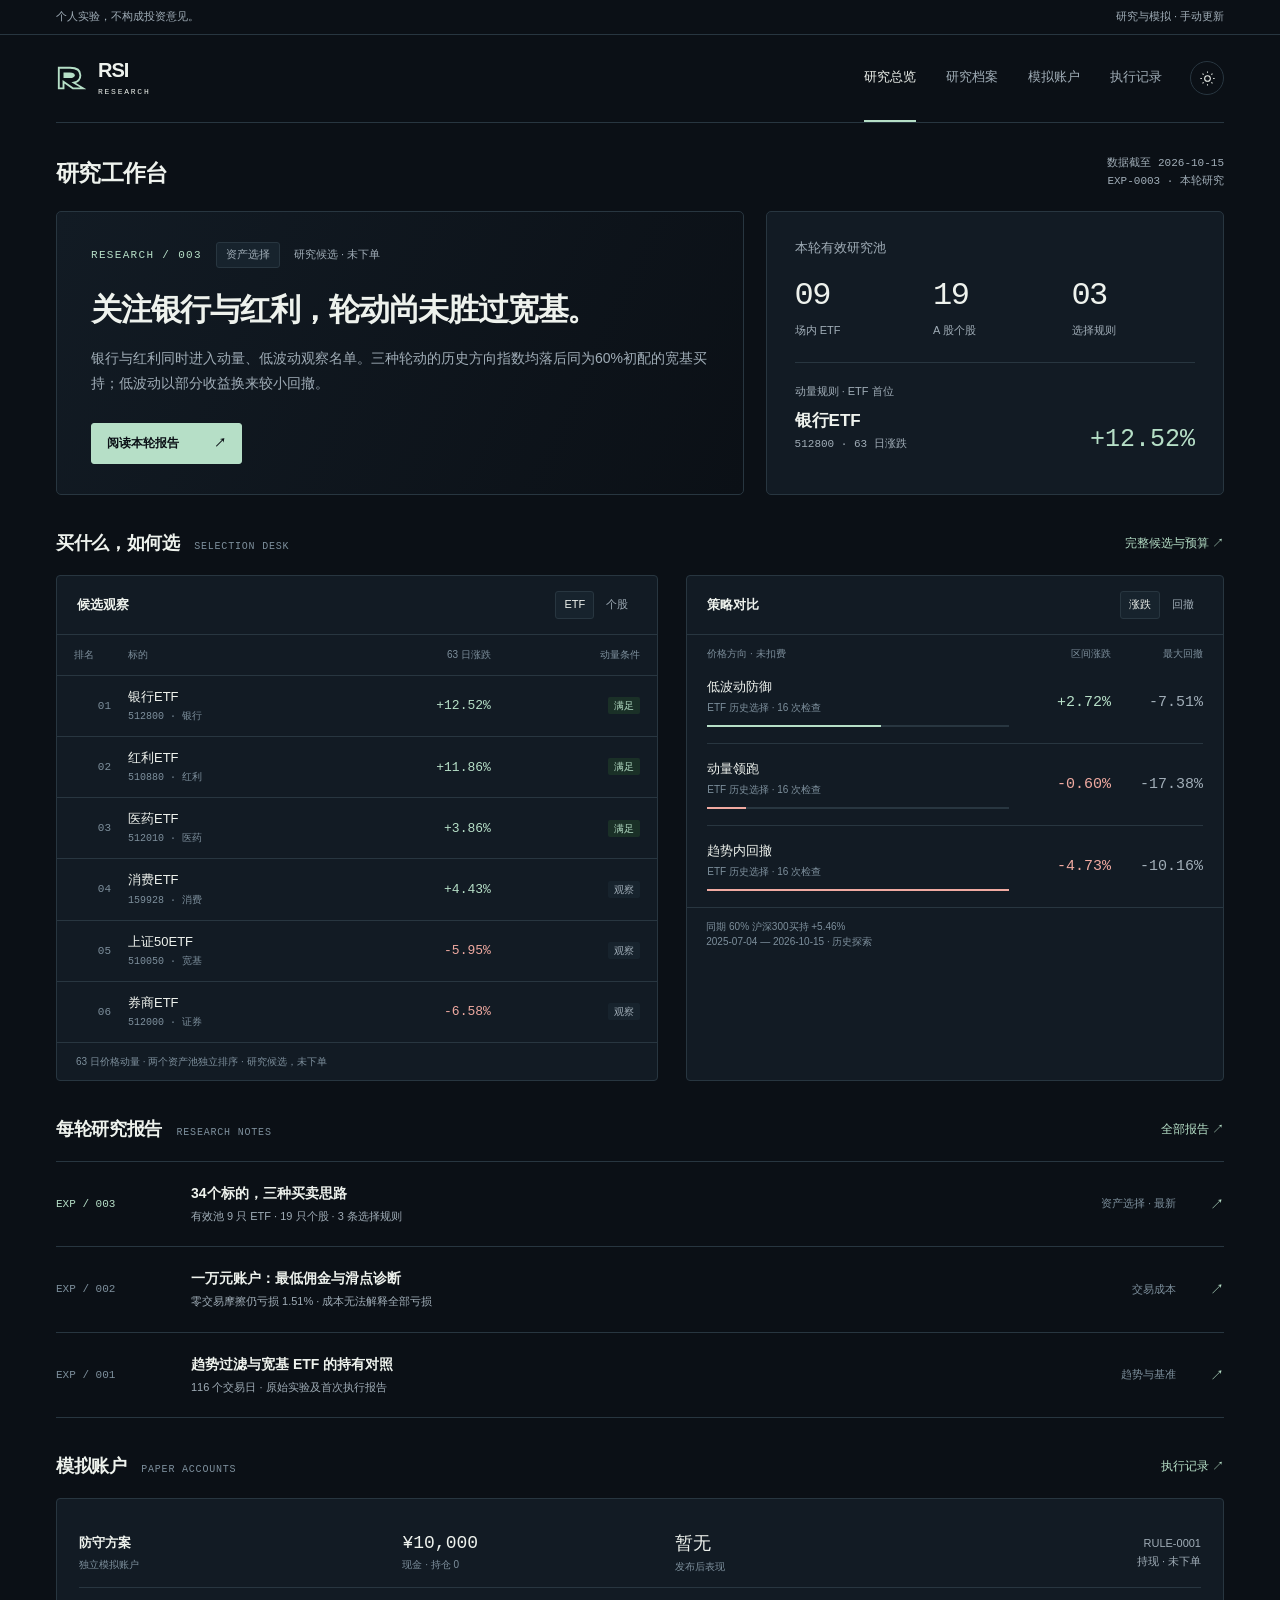
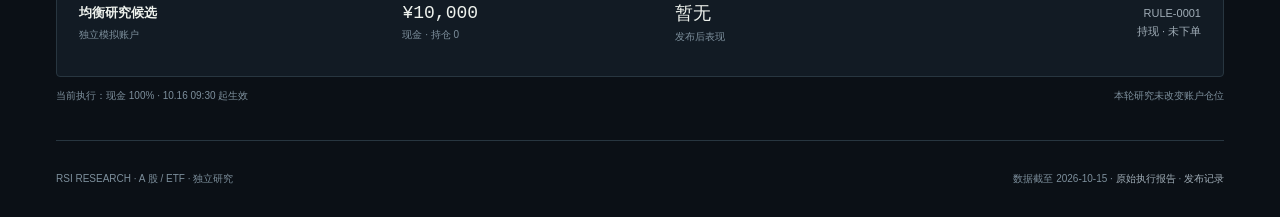
==== index.html @ d45d2597 "Publish multi-asset selection research and per-study decision desk" ====
<!doctype html>
<html lang="zh-CN" data-theme="dark"><head><meta charset="utf-8"><meta name="viewport" content="width=device-width,initial-scale=1"><meta name="color-scheme" content="dark light"><meta name="description" content="A股与场内ETF研究：资产候选、策略比较、每轮研究报告和独立模拟账户。"><title>研究工作台 · RSI Research</title><link rel="stylesheet" href="assets/console-v3.css"><script defer src="assets/console-v3.js"></script></head>
<body><div class="topline"><div class="wrap"><span>个人实验，不构成投资意见。</span><span class="right">研究与模拟 · 手动更新</span></div></div><div class="wrap"><header class="masthead"><a class="brand" href="index.html" aria-label="RSI Research 首页"><svg class="logo-mark" viewBox="0 0 32 32" aria-hidden="true"><path d="M3 27V5h12c7 0 11 3 11 8 0 4-3 7-7 8l10 6H18L8 20v7Z" fill="none" stroke="currentColor" stroke-width="2"/><path d="M8 10h7c3 0 5 1 5 3s-2 3-5 3H8Z" fill="currentColor"/></svg><span class="brand-name">RSI<small>RESEARCH</small></span></a><nav class="nav" aria-label="主导航"><a href="index.html" class="active" aria-current="page">研究总览</a><a href="research/index.html">研究档案</a><a href="index.html#accounts">模拟账户</a><a href="report.html">执行记录</a></nav><button class="theme-toggle" type="button" aria-label="切换为浅色主题" title="切换主题"><svg viewBox="0 0 24 24" width="17" height="17" aria-hidden="true"><circle cx="12" cy="12" r="4" fill="none" stroke="currentColor" stroke-width="1.5"/><path d="M12 2v2m0 16v2M2 12h2m16 0h2M5 5l1.5 1.5m11 11L19 19M5 19l1.5-1.5m11-11L19 5" stroke="currentColor" stroke-width="1.5"/></svg></button></header><main id="main"><div class="heading"><h1>研究工作台</h1><div class="heading-meta">数据截至 2026-10-15<br>EXP-0003 · 本轮研究</div></div><section class="hero" aria-label="最新研究"><article class="lead"><div class="lead-top"><span class="eyebrow">RESEARCH / 003</span><span class="pill">资产选择</span><span>研究候选 · 未下单</span></div><h2>关注银行与红利，轮动尚未胜过宽基。</h2><p class="summary">银行与红利同时进入动量、低波动观察名单。三种轮动的历史方向指数均落后同为60%初配的宽基买持；低波动以部分收益换来较小回撤。</p><a class="button" href="research/EXP-0003.html">阅读本轮报告 <span aria-hidden="true">↗</span></a></article><aside class="scope-panel"><p class="scope-title">本轮有效研究池</p><div class="scope-stats"><div class="scope-stat"><strong>09</strong><span>场内 ETF</span></div><div class="scope-stat"><strong>19</strong><span>A 股个股</span></div><div class="scope-stat"><strong>03</strong><span>选择规则</span></div></div><div class="scope-bottom"><div><p>动量规则 · ETF 首位</p><h3>银行ETF</h3><p class="mono">512800 · 63 日涨跌</p></div><div class="return"><span class="positive">+12.52%</span></div></div></aside></section><section class="section" id="selection"><div class="section-head"><h2>买什么，如何选 <small>SELECTION DESK</small></h2><a href="research/EXP-0003.html#selection">完整候选与预算 ↗</a></div><div class="desk-grid"><div class="panel" data-candidate-panel data-limit="6"><div class="panel-head"><h3>候选观察</h3><div class="tabs" aria-label="候选资产池"><button type="button" data-asset-filter="etf" aria-pressed="true">ETF</button><button type="button" data-asset-filter="stock" aria-pressed="false">个股</button></div></div><table class="rank-table"><caption class="sr-only">分别按动量规则排列的 ETF 和个股观察候选，非交易指令。</caption><thead><tr><th scope="col">排名</th><th scope="col">标的</th><th scope="col">63 日涨跌</th><th scope="col">动量条件</th></tr></thead><tbody><tr data-asset-kind="etf"><td class="rank">01</td><td class="asset"><span class="asset-name">银行ETF</span><span class="asset-code">512800 · 银行</span></td><td class="value"><span class="positive">+12.52%</span></td><td><span class="signal">满足</span></td></tr><tr data-asset-kind="etf"><td class="rank">02</td><td class="asset"><span class="asset-name">红利ETF</span><span class="asset-code">510880 · 红利</span></td><td class="value"><span class="positive">+11.86%</span></td><td><span class="signal">满足</span></td></tr><tr data-asset-kind="etf"><td class="rank">03</td><td class="asset"><span class="asset-name">医药ETF</span><span class="asset-code">512010 · 医药</span></td><td class="value"><span class="positive">+3.86%</span></td><td><span class="signal">满足</span></td></tr><tr data-asset-kind="etf"><td class="rank">04</td><td class="asset"><span class="asset-name">消费ETF</span><span class="asset-code">159928 · 消费</span></td><td class="value"><span class="positive">+4.43%</span></td><td><span class="signal wait">观察</span></td></tr><tr data-asset-kind="etf"><td class="rank">05</td><td class="asset"><span class="asset-name">上证50ETF</span><span class="asset-code">510050 · 宽基</span></td><td class="value"><span class="negative">-5.95%</span></td><td><span class="signal wait">观察</span></td></tr><tr data-asset-kind="etf"><td class="rank">06</td><td class="asset"><span class="asset-name">券商ETF</span><span class="asset-code">512000 · 证券</span></td><td class="value"><span class="negative">-6.58%</span></td><td><span class="signal wait">观察</span></td></tr><tr data-asset-kind="etf" hidden><td class="rank">07</td><td class="asset"><span class="asset-name">沪深300ETF</span><span class="asset-code">510300 · 宽基</span></td><td class="value"><span class="negative">-12.16%</span></td><td><span class="signal wait">观察</span></td></tr><tr data-asset-kind="etf" hidden><td class="rank">08</td><td class="asset"><span class="asset-name">中证500ETF</span><span class="asset-code">510500 · 宽基</span></td><td class="value"><span class="negative">-20.44%</span></td><td><span class="signal wait">观察</span></td></tr><tr data-asset-kind="etf" hidden><td class="rank">09</td><td class="asset"><span class="asset-name">芯片ETF</span><span class="asset-code">512760 · 芯片</span></td><td class="value"><span class="negative">-37.85%</span></td><td><span class="signal wait">观察</span></td></tr><tr data-asset-kind="stock" hidden><td class="rank">01</td><td class="asset"><span class="asset-name">中国石化</span><span class="asset-code">600028 · 能源</span></td><td class="value"><span class="positive">+16.43%</span></td><td><span class="signal">满足</span></td></tr><tr data-asset-kind="stock" hidden><td class="rank">02</td><td class="asset"><span class="asset-name">工商银行</span><span class="asset-code">601398 · 银行</span></td><td class="value"><span class="positive">+15.96%</span></td><td><span class="signal">满足</span></td></tr><tr data-asset-kind="stock" hidden><td class="rank">03</td><td class="asset"><span class="asset-name">招商银行</span><span class="asset-code">600036 · 银行</span></td><td class="value"><span class="positive">+15.67%</span></td><td><span class="signal">满足</span></td></tr><tr data-asset-kind="stock" hidden><td class="rank">04</td><td class="asset"><span class="asset-name">伊利股份</span><span class="asset-code">600887 · 食品</span></td><td class="value"><span class="positive">+12.94%</span></td><td><span class="signal">满足</span></td></tr><tr data-asset-kind="stock" hidden><td class="rank">05</td><td class="asset"><span class="asset-name">格力电器</span><span class="asset-code">000651 · 家电</span></td><td class="value"><span class="positive">+9.52%</span></td><td><span class="signal">满足</span></td></tr><tr data-asset-kind="stock" hidden><td class="rank">06</td><td class="asset"><span class="asset-name">华能水电</span><span class="asset-code">600025 · 公用</span></td><td class="value"><span class="positive">+7.90%</span></td><td><span class="signal">满足</span></td></tr><tr data-asset-kind="stock" hidden><td class="rank">07</td><td class="asset"><span class="asset-name">美的集团</span><span class="asset-code">000333 · 家电</span></td><td class="value"><span class="positive">+7.24%</span></td><td><span class="signal">满足</span></td></tr><tr data-asset-kind="stock" hidden><td class="rank">08</td><td class="asset"><span class="asset-name">中国建筑</span><span class="asset-code">601668 · 建筑</span></td><td class="value"><span class="positive">+3.29%</span></td><td><span class="signal">满足</span></td></tr><tr data-asset-kind="stock" hidden><td class="rank">09</td><td class="asset"><span class="asset-name">卫星化学</span><span class="asset-code">002648 · 化工</span></td><td class="value"><span class="positive">+9.39%</span></td><td><span class="signal wait">观察</span></td></tr><tr data-asset-kind="stock" hidden><td class="rank">10</td><td class="asset"><span class="asset-name">上汽集团</span><span class="asset-code">600104 · 汽车</span></td><td class="value"><span class="positive">+8.87%</span></td><td><span class="signal wait">观察</span></td></tr><tr data-asset-kind="stock" hidden><td class="rank">11</td><td class="asset"><span class="asset-name">片仔癀</span><span class="asset-code">600436 · 医药</span></td><td class="value"><span class="positive">+4.68%</span></td><td><span class="signal wait">观察</span></td></tr><tr data-asset-kind="stock" hidden><td class="rank">12</td><td class="asset"><span class="asset-name">中国中铁</span><span class="asset-code">601390 · 建筑</span></td><td class="value"><span class="positive">+4.36%</span></td><td><span class="signal wait">观察</span></td></tr><tr data-asset-kind="stock" hidden><td class="rank">13</td><td class="asset"><span class="asset-name">中国太保</span><span class="asset-code">601601 · 保险</span></td><td class="value"><span class="positive">+3.20%</span></td><td><span class="signal wait">观察</span></td></tr><tr data-asset-kind="stock" hidden><td class="rank">14</td><td class="asset"><span class="asset-name">海天味业</span><span class="asset-code">603288 · 食品</span></td><td class="value"><span class="positive">+1.96%</span></td><td><span class="signal wait">观察</span></td></tr><tr data-asset-kind="stock" hidden><td class="rank">15</td><td class="asset"><span class="asset-name">万华化学</span><span class="asset-code">600309 · 化工</span></td><td class="value"><span class="negative">-4.34%</span></td><td><span class="signal wait">观察</span></td></tr><tr data-asset-kind="stock" hidden><td class="rank">16</td><td class="asset"><span class="asset-name">中信证券</span><span class="asset-code">600030 · 证券</span></td><td class="value"><span class="negative">-7.64%</span></td><td><span class="signal wait">观察</span></td></tr><tr data-asset-kind="stock" hidden><td class="rank">17</td><td class="asset"><span class="asset-name">比亚迪</span><span class="asset-code">002594 · 汽车</span></td><td class="value"><span class="negative">-8.26%</span></td><td><span class="signal wait">观察</span></td></tr><tr data-asset-kind="stock" hidden><td class="rank">18</td><td class="asset"><span class="asset-name">华泰证券</span><span class="asset-code">601688 · 证券</span></td><td class="value"><span class="negative">-9.66%</span></td><td><span class="signal wait">观察</span></td></tr><tr data-asset-kind="stock" hidden><td class="rank">19</td><td class="asset"><span class="asset-name">恒瑞医药</span><span class="asset-code">600276 · 医药</span></td><td class="value"><span class="negative">-16.41%</span></td><td><span class="signal wait">观察</span></td></tr></tbody></table><p class="panel-note">63 日价格动量 · 两个资产池独立排序 · 研究候选，未下单</p><span class="sr-only" data-filter-status aria-live="polite"></span></div><div class="panel" data-strategy-panel><div class="panel-head"><h3>策略对比</h3><div class="tabs" aria-label="策略排序"><button type="button" data-strategy-sort="return" aria-pressed="true">涨跌</button><button type="button" data-strategy-sort="risk" aria-pressed="false">回撤</button></div></div><div class="strategy-labels"><span>价格方向 · 未扣费</span><span>区间涨跌</span><span>最大回撤</span></div><div class="strategy-list" data-strategy-list><div class="strategy" data-return="0.027195758936654713" data-risk="-0.07505429919171025" data-strategy-id="low_vol"><div><div class="strategy-title">低波动防御</div><div class="strategy-category">ETF 历史选择 · 16 次检查</div><div class="bar positive" aria-hidden="true"><span style="width:57.55%"></span></div></div><div class="strategy-number"><span class="positive">+2.72%</span></div><div class="strategy-number muted">-7.51%</div></div><div class="strategy" data-return="-0.00600211371042203" data-risk="-0.17382487110936484" data-strategy-id="momentum"><div><div class="strategy-title">动量领跑</div><div class="strategy-category">ETF 历史选择 · 16 次检查</div><div class="bar negative" aria-hidden="true"><span style="width:12.70%"></span></div></div><div class="strategy-number"><span class="negative">-0.60%</span></div><div class="strategy-number muted">-17.38%</div></div><div class="strategy" data-return="-0.047257331887166076" data-risk="-0.10161908781514728" data-strategy-id="reversal"><div><div class="strategy-title">趋势内回撤</div><div class="strategy-category">ETF 历史选择 · 16 次检查</div><div class="bar negative" aria-hidden="true"><span style="width:100.00%"></span></div></div><div class="strategy-number"><span class="negative">-4.73%</span></div><div class="strategy-number muted">-10.16%</div></div></div><p class="panel-note">同期 60% 沪深300买持 +5.46%<br>2025-07-04 — 2026-10-15 · 历史探索</p><span class="sr-only" data-sort-status aria-live="polite"></span></div></div></section><section class="section" id="research"><div class="section-head"><h2>每轮研究报告 <small>RESEARCH NOTES</small></h2><a href="research/index.html">全部报告 ↗</a></div><div class="report-list"><a class="report-row current" href="research/EXP-0003.html"><span class="report-id">EXP / 003</span><div><h3 class="report-title">34个标的，三种买卖思路</h3><p class="report-desc">有效池 9 只 ETF · 19 只个股 · 3 条选择规则</p></div><span class="report-type">资产选择 · 最新</span><span class="arrow" aria-hidden="true">↗</span></a><a class="report-row" href="research/EXP-0002.html"><span class="report-id">EXP / 002</span><div><h3 class="report-title">一万元账户：最低佣金与滑点诊断</h3><p class="report-desc">零交易摩擦仍亏损 1.51% · 成本无法解释全部亏损</p></div><span class="report-type">交易成本</span><span class="arrow" aria-hidden="true">↗</span></a><a class="report-row" href="reports/RPT-0001.html"><span class="report-id">EXP / 001</span><div><h3 class="report-title">趋势过滤与宽基 ETF 的持有对照</h3><p class="report-desc">116 个交易日 · 原始实验及首次执行报告</p></div><span class="report-type">趋势与基准</span><span class="arrow" aria-hidden="true">↗</span></a></div></section><section class="section" id="accounts"><div class="section-head"><h2>模拟账户 <small>PAPER ACCOUNTS</small></h2><a href="report.html">执行记录 ↗</a></div><div class="account-block"><div class="account-bar"><div><h3>防守方案</h3><div class="account-detail">独立模拟账户</div></div><div class="account-value">¥10,000<small>现金 · 持仓 0</small></div><div class="account-value">暂无<small>发布后表现</small></div><div class="account-state">RULE-0001<br>持现 · 未下单</div></div><div class="account-bar"><div><h3>均衡研究候选</h3><div class="account-detail">独立模拟账户</div></div><div class="account-value">¥10,000<small>现金 · 持仓 0</small></div><div class="account-value">暂无<small>发布后表现</small></div><div class="account-state">RULE-0001<br>持现 · 未下单</div></div></div><div class="account-rule"><span>当前执行：现金 100% · 10.16 09:30 起生效</span><span>本轮研究未改变账户仓位</span></div></section></main><footer class="footer"><span>RSI RESEARCH · A 股 / ETF · 独立研究</span><span>数据截至 2026-10-15 · <a href="reports/RPT-0001.html">原始执行报告</a> · <a href="publication.json">发布记录</a></span></footer></div></body></html>
---- assets/console-v3.css ----
/* RSI Research — round-by-round decision desk. */
:root{color-scheme:dark;--bg:#0b1016;--panel:#121b24;--panel-2:#17232d;--text:#eef2ed;--muted:#a0adb7;--quiet:#7d8f9c;--line:#283640;--accent:#b6dfc7;--accent-bg:#1a3027;--negative:#f0aaa1;--gold:#ddc18c;--sans:-apple-system,BlinkMacSystemFont,"Segoe UI","Microsoft YaHei","PingFang SC",sans-serif;--mono:"SFMono-Regular",Consolas,"Liberation Mono","Microsoft YaHei",monospace}
[data-theme=light]{color-scheme:light;--bg:#f1f3ee;--panel:#fff;--panel-2:#e5ece6;--text:#172c24;--muted:#52675e;--quiet:#607369;--line:#c7d4ca;--accent:#28644c;--accent-bg:#dcece1;--negative:#ae443a;--gold:#79602d}
*{box-sizing:border-box}html{scroll-behavior:smooth;scroll-padding-top:24px;-webkit-text-size-adjust:100%}body{margin:0;min-width:280px;background:var(--bg);color:var(--text);font:14px/1.6 var(--sans);font-variant-numeric:tabular-nums;-webkit-font-smoothing:antialiased}h1,h2,h3,p{margin:0}h1,h2,h3{font-weight:600}a{color:inherit;text-decoration:none}button{font:inherit;color:inherit;cursor:pointer}button,a,summary{touch-action:manipulation;-webkit-tap-highlight-color:transparent}button:focus-visible,a:focus-visible,summary:focus-visible,[tabindex]:focus-visible{outline:2px solid var(--accent);outline-offset:5px}a:hover{color:var(--accent)}svg{display:block;max-width:100%}main,section,article,aside,div{min-width:0}::selection{background:var(--accent);color:var(--bg)}.wrap{width:min(1280px,calc(100% - 112px));margin:0 auto}.mono{font-family:var(--mono)}.muted{color:var(--muted)}.positive{color:var(--accent)}.negative{color:var(--negative)}.topline{border-bottom:1px solid var(--line);font-size:11px;color:var(--muted)}.topline .wrap{display:flex;justify-content:space-between;padding:8px 0}.masthead{display:flex;align-items:center;justify-content:space-between;gap:28px;height:88px;border-bottom:1px solid var(--line)}.brand{display:inline-flex;gap:12px;align-items:center}.brand svg{width:30px;height:30px;color:var(--accent)}.brand-name{font-size:20px;font-weight:650;letter-spacing:-.05em;line-height:1}.brand-name small{display:block;font:8px/1 var(--mono);letter-spacing:.22em;margin-top:8px}.nav{display:flex;gap:30px;align-items:stretch;height:100%;margin-left:auto}.nav a{display:flex;align-items:center;color:var(--muted);font-size:13px;border-bottom:2px solid transparent}.nav a.active{border-color:var(--accent);color:var(--text)}.theme-toggle{display:grid;place-items:center;width:34px;height:34px;border:1px solid var(--line);border-radius:50%;background:transparent}.theme-toggle:hover{background:var(--panel-2)}.eyebrow{font:11px/1.5 var(--mono);letter-spacing:.12em;color:var(--accent);text-transform:uppercase}.heading{display:flex;justify-content:space-between;align-items:center;gap:20px;margin:32px 0 20px}.heading h1{font-size:23px;letter-spacing:-.03em}.heading-meta{font:11px/1.6 var(--mono);color:var(--muted);text-align:right}.live-dot{display:inline-block;width:6px;height:6px;border-radius:50%;background:var(--accent);margin-right:7px}.hero{display:grid;grid-template-columns:1.5fr 1fr;gap:22px}.lead{background:linear-gradient(115deg,var(--panel),var(--bg));border:1px solid var(--line);border-radius:5px;padding:30px 34px;display:flex;flex-direction:column;align-items:flex-start;min-height:284px}.lead-top{display:flex;align-items:center;gap:14px;width:100%;font-size:11px;color:var(--muted);margin-bottom:20px}.pill{display:inline-flex;align-items:center;gap:7px;border:1px solid var(--line);background:var(--panel-2);padding:3px 9px;border-radius:3px;font-size:11px;color:var(--muted)}.lead h2{font-size:clamp(25px,2.4vw,36px);letter-spacing:-.04em;line-height:1.45;max-width:650px}.lead p.summary{color:var(--muted);font-size:14px;line-height:1.8;margin:13px 0 23px;max-width:640px}.button{display:inline-flex;align-items:center;justify-content:space-between;gap:35px;padding:10px 15px;border:1px solid var(--accent);border-radius:3px;background:var(--accent);color:var(--bg);font-size:12px;font-weight:600}.button:hover{filter:brightness(1.08);color:var(--bg)}.lead .button{margin-top:auto}.scope-panel{border:1px solid var(--line);border-radius:5px;padding:26px 28px;background:var(--panel)}.scope-title{font-size:13px;color:var(--muted);margin-bottom:19px}.scope-stats{display:grid;grid-template-columns:repeat(3,1fr);gap:15px;padding-bottom:22px;border-bottom:1px solid var(--line)}.scope-stat strong{display:block;font:32px/1.1 var(--mono);letter-spacing:-.05em}.scope-stat span{display:block;font-size:11px;color:var(--muted);margin-top:9px}.scope-bottom{display:flex;justify-content:space-between;align-items:end;gap:16px;padding-top:20px}.scope-bottom h3{font-size:17px;margin:6px 0 2px}.scope-bottom p{font-size:11px;color:var(--muted)}.scope-bottom .return{font:25px/1.1 var(--mono);white-space:nowrap}.section{margin-top:34px}.section-head{display:flex;align-items:center;justify-content:space-between;gap:18px;margin-bottom:17px}.section-head h2{font-size:18px;letter-spacing:-.02em}.section-head small{color:var(--quiet);font:10px/1.4 var(--mono);letter-spacing:.08em;margin-left:10px}.section-head a,.text-link{font-size:12px;color:var(--accent)}.desk-grid{display:grid;grid-template-columns:1.12fr 1fr;gap:28px}.panel{border:1px solid var(--line);border-radius:4px;background:var(--panel);overflow:hidden}.panel-head{display:flex;align-items:center;justify-content:space-between;gap:14px;border-bottom:1px solid var(--line);padding:15px 20px}.panel-head h3{font-size:13px}.tabs{display:flex;gap:3px}.tabs button{border:1px solid transparent;border-radius:3px;background:transparent;color:var(--muted);padding:4px 8px;font-size:11px}.tabs button[aria-pressed=true]{border-color:var(--line);background:var(--panel-2);color:var(--text)}.tabs button:hover{color:var(--accent)}.rank-table{border-collapse:collapse;width:100%;font-size:12px}.rank-table th{font-size:10px;color:var(--quiet);font-weight:400;padding:12px 17px;text-align:right;white-space:nowrap}.rank-table th:nth-child(2){text-align:left}.rank-table td{border-top:1px solid var(--line);padding:12px 17px;text-align:right}.rank-table td.rank{width:34px;font:11px var(--mono);color:var(--quiet);padding-right:0}.rank-table td.asset{text-align:left}.asset-name{font-size:13px;line-height:1.4;display:block}.asset-code{font:10px/1.4 var(--mono);color:var(--quiet);margin-top:4px;display:block}.rank-table td.value{font:13px var(--mono);white-space:nowrap}.signal{font-size:10px;border-radius:2px;padding:3px 6px;background:var(--accent-bg);color:var(--accent);white-space:nowrap}.signal.wait{background:var(--panel-2);color:var(--muted)}.panel-note{padding:11px 19px;border-top:1px solid var(--line);font-size:10px;line-height:1.5;color:var(--quiet)}.strategy-list{padding:0 20px}.strategy{display:grid;grid-template-columns:minmax(0,1fr) 90px 80px;gap:12px;align-items:center;padding:16px 0;border-bottom:1px solid var(--line)}.strategy:last-child{border-bottom:0}.strategy-title{font-size:13px;line-height:1.4}.strategy-category{font-size:10px;color:var(--quiet);margin-top:4px}.strategy-number{text-align:right;font:15px/1.3 var(--mono)}.strategy-number small{display:block;font:10px/1.5 var(--sans);color:var(--quiet);margin-top:4px}.bar{height:2px;width:100%;margin-top:9px;background:var(--line);overflow:hidden}.bar span{display:block;height:100%;background:var(--accent);max-width:100%}.bar.negative span{background:var(--negative)}.strategy-labels{display:grid;grid-template-columns:minmax(0,1fr) 90px 80px;gap:12px;padding:11px 20px 0;color:var(--quiet);font-size:10px;text-align:right}.strategy-labels span:first-child{text-align:left}.report-list{border-top:1px solid var(--line)}.report-row{display:grid;grid-template-columns:115px minmax(0,1fr) 130px 28px;align-items:center;gap:20px;padding:21px 0;border-bottom:1px solid var(--line)}.report-id{font:11px/1.5 var(--mono);color:var(--quiet)}.report-title{font-size:14px;line-height:1.5}.report-desc{font-size:11px;color:var(--muted);margin-top:4px}.report-type{font-size:11px;color:var(--quiet);text-align:right}.report-row .arrow{text-align:right;color:var(--accent)}.report-row:hover .report-title{color:var(--accent)}.report-row.current .report-id{color:var(--accent)}.account-block{padding:19px 22px;background:var(--panel);border:1px solid var(--line);border-radius:4px}.account-bar{display:grid;grid-template-columns:1.2fr 1fr 1fr 1fr;gap:20px;align-items:center;padding:13px 0}.account-bar+.account-bar{border-top:1px solid var(--line)}.account-bar h3{font-size:13px}.account-bar .account-detail{font-size:10px;color:var(--quiet);margin-top:3px}.account-bar .account-value{font:18px var(--mono)}.account-bar .account-value small{font:10px var(--sans);color:var(--quiet);display:block;margin-top:5px}.account-bar .account-state{font-size:11px;color:var(--muted);text-align:right}.account-rule{display:flex;justify-content:space-between;gap:20px;margin-top:11px;font-size:10px;color:var(--quiet)}.footer{display:flex;justify-content:space-between;align-items:center;gap:24px;padding:30px 0;margin-top:36px;border-top:1px solid var(--line);font-size:10px;color:var(--quiet)}.footer a{color:var(--muted)}.breadcrumb{font-size:11px;color:var(--quiet);display:flex;gap:12px;margin:28px 0}.article-head{padding:20px 0 30px;max-width:920px}.article-head h1{font-size:clamp(28px,3.3vw,42px);line-height:1.5;letter-spacing:-.04em;margin:15px 0}.article-head .summary{font-size:15px;line-height:1.9;color:var(--muted)}.article-meta{display:flex;flex-wrap:wrap;gap:12px 24px;margin-top:20px;font-size:11px;color:var(--quiet)}.article-layout{display:grid;grid-template-columns:minmax(0,1fr) 210px;gap:65px}.article-main>section{margin-bottom:36px}.article-main h2{font-size:20px;margin:0 0 18px}.article-main h3{font-size:15px;margin:0 0 10px}.article-main p,.article-main li{font-size:13px;line-height:1.9;color:var(--muted)}.article-main p+p{margin-top:13px}.article-main ul{padding-left:20px}.article-main a{color:var(--accent)}.callout{display:flex;gap:24px;align-items:center;border-top:1px solid var(--line);border-bottom:1px solid var(--line);padding:19px 0;margin:0 0 30px;font-size:12px;color:var(--muted)}.callout strong{color:var(--accent);font-weight:500;white-space:nowrap}.article-aside{border-left:1px solid var(--line);padding-left:24px;height:fit-content;position:sticky;top:28px}.article-aside .eyebrow{margin-bottom:18px}.article-aside a{display:block;font-size:12px;color:var(--muted);padding:8px 0}.article-aside a:hover{color:var(--accent)}.table-scroll{max-width:100%;overflow-x:auto;border:1px solid var(--line);border-radius:3px}.data-table{width:100%;border-collapse:collapse;font-size:12px;background:var(--panel)}.data-table caption{text-align:left;padding:12px 16px;font-size:11px;color:var(--muted);border-bottom:1px solid var(--line)}.data-table th{font-weight:400;font-size:10px;color:var(--quiet);white-space:nowrap;padding:13px 16px;text-align:right}.data-table th:first-child{text-align:left}.data-table td{border-top:1px solid var(--line);padding:14px 16px;text-align:right;white-space:nowrap;font-family:var(--mono)}.data-table td:first-child{text-align:left;font-family:var(--sans)}.data-table .sub{display:block;font-size:10px;color:var(--quiet);margin-top:4px}.detail{border-bottom:1px solid var(--line);padding:0}.detail:first-child{border-top:1px solid var(--line)}.detail summary{cursor:pointer;list-style:none;padding:17px 0;font-size:13px;display:flex;justify-content:space-between;align-items:center}.detail summary::-webkit-details-marker{display:none}.detail summary:after{content:'+';font:18px var(--mono);color:var(--accent)}.detail[open] summary:after{content:'−'}.detail-content{padding:0 0 19px}.detail-content ul{margin:0}.detail-content li+li{margin-top:8px}.article-kpis{display:grid;grid-template-columns:repeat(3,1fr);gap:20px;margin:0 0 32px}.article-kpi{border-left:1px solid var(--line);padding-left:18px}.article-kpi:first-child{border-left:0;padding-left:0}.article-kpi span{display:block;font-size:11px;color:var(--quiet)}.article-kpi strong{font:28px var(--mono);display:block;margin:8px 0}.article-kpi small{font-size:10px;color:var(--muted)}.archive-head{padding:45px 0 20px}.archive-head h1{font-size:37px;letter-spacing:-.03em;margin:10px 0}.archive-head p{color:var(--muted);font-size:13px}.archive-stat{font:11px var(--mono);color:var(--quiet);padding:20px 0}.empty{font-size:12px;color:var(--quiet);padding:20px}.sr-only{position:absolute;width:1px;height:1px;padding:0;margin:-1px;overflow:hidden;clip:rect(0,0,0,0);white-space:nowrap;border:0}[hidden]{display:none!important}
@media(min-width:1600px){.wrap{width:min(1360px,calc(100% - 160px))}.lead h2{font-size:38px}.lead{min-height:300px}}
@media(max-width:1100px){.wrap{width:calc(100% - 64px)}.lead{padding:25px}.scope-panel{padding:24px}.hero{grid-template-columns:1.35fr 1fr}.scope-stats{gap:10px}.scope-stat strong{font-size:28px}.desk-grid{gap:20px;grid-template-columns:1fr 1fr}.rank-table td,.rank-table th{padding-left:12px;padding-right:12px}.strategy-list{padding:0 15px}.strategy{grid-template-columns:minmax(0,1fr) 75px 65px;gap:8px}.strategy-labels{grid-template-columns:minmax(0,1fr) 75px 65px;gap:8px;padding-left:15px;padding-right:15px}.strategy-number{font-size:13px}.article-layout{gap:35px;grid-template-columns:minmax(0,1fr) 170px}.nav{gap:24px}}
@media(max-width:800px){.wrap{width:calc(100% - 44px)}.masthead{height:79px;gap:20px}.nav{gap:20px}.heading{margin-top:26px}.hero{grid-template-columns:1fr}.lead{min-height:250px}.lead h2{font-size:32px}.scope-panel{padding:21px 25px;display:grid;grid-template-columns:1.1fr 1fr;gap:18px 26px}.scope-title{grid-column:1/-1;margin-bottom:0}.scope-stats{padding:0;border-bottom:0}.scope-bottom{padding:0 0 0 24px;border-left:1px solid var(--line)}.scope-bottom .return{font-size:22px}.desk-grid{grid-template-columns:1fr}.strategy{grid-template-columns:minmax(0,1fr) 100px 90px}.strategy-labels{grid-template-columns:minmax(0,1fr) 100px 90px}.strategy-number{font-size:15px}.rank-table td,.rank-table th{padding-left:20px;padding-right:20px}.article-layout{display:block}.article-aside{display:none}.report-row{grid-template-columns:95px minmax(0,1fr) 90px 20px;gap:15px}.account-bar{grid-template-columns:1.25fr 1fr 1fr;gap:12px}.account-bar .account-state{grid-column:1/-1;text-align:left;border-top:1px solid var(--line);padding-top:8px}.account-bar+.account-bar{margin-top:8px}.account-rule{flex-wrap:wrap;gap:5px}.footer{gap:20px}.article-head{padding-top:12px}}
@media(max-width:520px){.wrap{width:calc(100% - 36px)}.topline .wrap{font-size:9px;padding:7px 0}.topline .right{font-size:9px}.masthead{height:auto;padding:19px 0 0;gap:16px;flex-wrap:wrap}.brand{gap:10px}.brand svg{width:27px;height:27px}.brand-name{font-size:19px}.theme-toggle{margin-left:auto;width:31px;height:31px}.nav{order:3;width:100%;height:43px;gap:0;justify-content:space-between}.nav a{font-size:12px}.heading{margin:24px 0 17px;align-items:flex-start}.heading h1{font-size:21px}.heading-meta{font-size:9px;max-width:145px;line-height:1.7}.lead{padding:21px 22px;min-height:0}.lead-top{margin-bottom:14px;gap:9px;font-size:10px;flex-wrap:wrap}.lead h2{font-size:27px;line-height:1.5}.lead p.summary{font-size:12px;line-height:1.9;margin:11px 0 20px}.button{font-size:11px;padding:9px 12px;gap:30px}.hero{gap:14px}.scope-panel{padding:19px 21px;grid-template-columns:1fr;gap:17px}.scope-title{font-size:12px}.scope-stats{gap:24px;padding-bottom:19px;border-bottom:1px solid var(--line)}.scope-stat strong{font-size:27px}.scope-stat span{font-size:10px;margin-top:7px}.scope-bottom{border-left:0;padding:0}.scope-bottom h3{font-size:15px;margin:4px 0 1px}.scope-bottom .return{font-size:25px}.section{margin-top:28px}.section-head{gap:10px;margin-bottom:13px}.section-head h2{font-size:17px}.section-head small{display:none}.section-head a{font-size:10px}.panel-head{padding:13px 15px}.panel-head h3{font-size:12px}.tabs button{font-size:10px;padding:4px 7px}.rank-table td,.rank-table th{padding:11px 13px}.rank-table td.rank{width:28px}.asset-name{font-size:12px}.rank-table td.value{font-size:12px}.signal{font-size:9px;padding:3px 5px}.rank-table th{font-size:9px}.panel-note{font-size:9px;padding:10px 13px}.strategy{grid-template-columns:minmax(0,1fr) 75px 64px;gap:8px;padding:15px 0}.strategy-labels{grid-template-columns:minmax(0,1fr) 75px 64px;gap:8px;font-size:9px}.strategy-title{font-size:12px}.strategy-number{font-size:13px}.strategy-category,.strategy-number small{font-size:9px}.report-row{grid-template-columns:61px minmax(0,1fr) 18px;gap:11px;padding:17px 0}.report-id{font-size:9px}.report-title{font-size:12px}.report-desc{font-size:10px;margin-top:5px;line-height:1.6}.report-type{display:none}.account-block{padding:8px 15px}.account-bar{grid-template-columns:1.05fr 1fr .8fr;gap:8px;padding:14px 0}.account-bar h3{font-size:11px}.account-bar .account-detail{font-size:9px}.account-bar .account-value{font-size:14px}.account-bar .account-value small{font-size:9px}.account-bar .account-state{font-size:10px}.account-rule{font-size:9px}.footer{align-items:flex-start;flex-direction:column;gap:10px;margin-top:27px;padding:24px 0;font-size:9px}.breadcrumb{font-size:10px;margin:21px 0}.article-head{padding:8px 0 25px}.article-head h1{font-size:28px;margin:12px 0}.article-head .summary{font-size:13px}.article-meta{font-size:10px;gap:8px 14px;margin-top:17px}.article-main h2{font-size:18px;margin-bottom:15px}.article-main p,.article-main li{font-size:12px}.callout{display:block;font-size:11px;padding:15px 0;margin-bottom:25px;line-height:1.8}.callout strong{display:block;margin-bottom:4px}.article-kpis{gap:12px}.article-kpi{padding-left:11px}.article-kpi strong{font-size:22px}.article-kpi span,.article-kpi small{font-size:9px}.data-table th,.data-table td{padding:12px}.data-table{font-size:11px}.data-table th{font-size:9px}.detail summary{font-size:12px}.archive-head{padding:28px 0 10px}.archive-head h1{font-size:30px}.archive-head p{font-size:12px}.archive-stat{font-size:10px;padding:15px 0}.eyebrow{font-size:10px}}
@media(prefers-reduced-motion:reduce){html{scroll-behavior:auto}*{transition:none!important;animation:none!important}}
@media print{html{color-scheme:light}body{background:#fff;color:#111}.topline,.nav,.theme-toggle,.article-aside,.tabs{display:none}.wrap{width:100%}.masthead{height:65px}.hero,.article-layout{display:block}.lead,.scope-panel,.panel,.account-block{background:#fff;border-color:#bbb}.lead{margin-bottom:20px}.footer{margin-top:20px}.detail-content{display:block!important}.table-scroll{overflow:visible}.article-main>section{break-inside:avoid}}
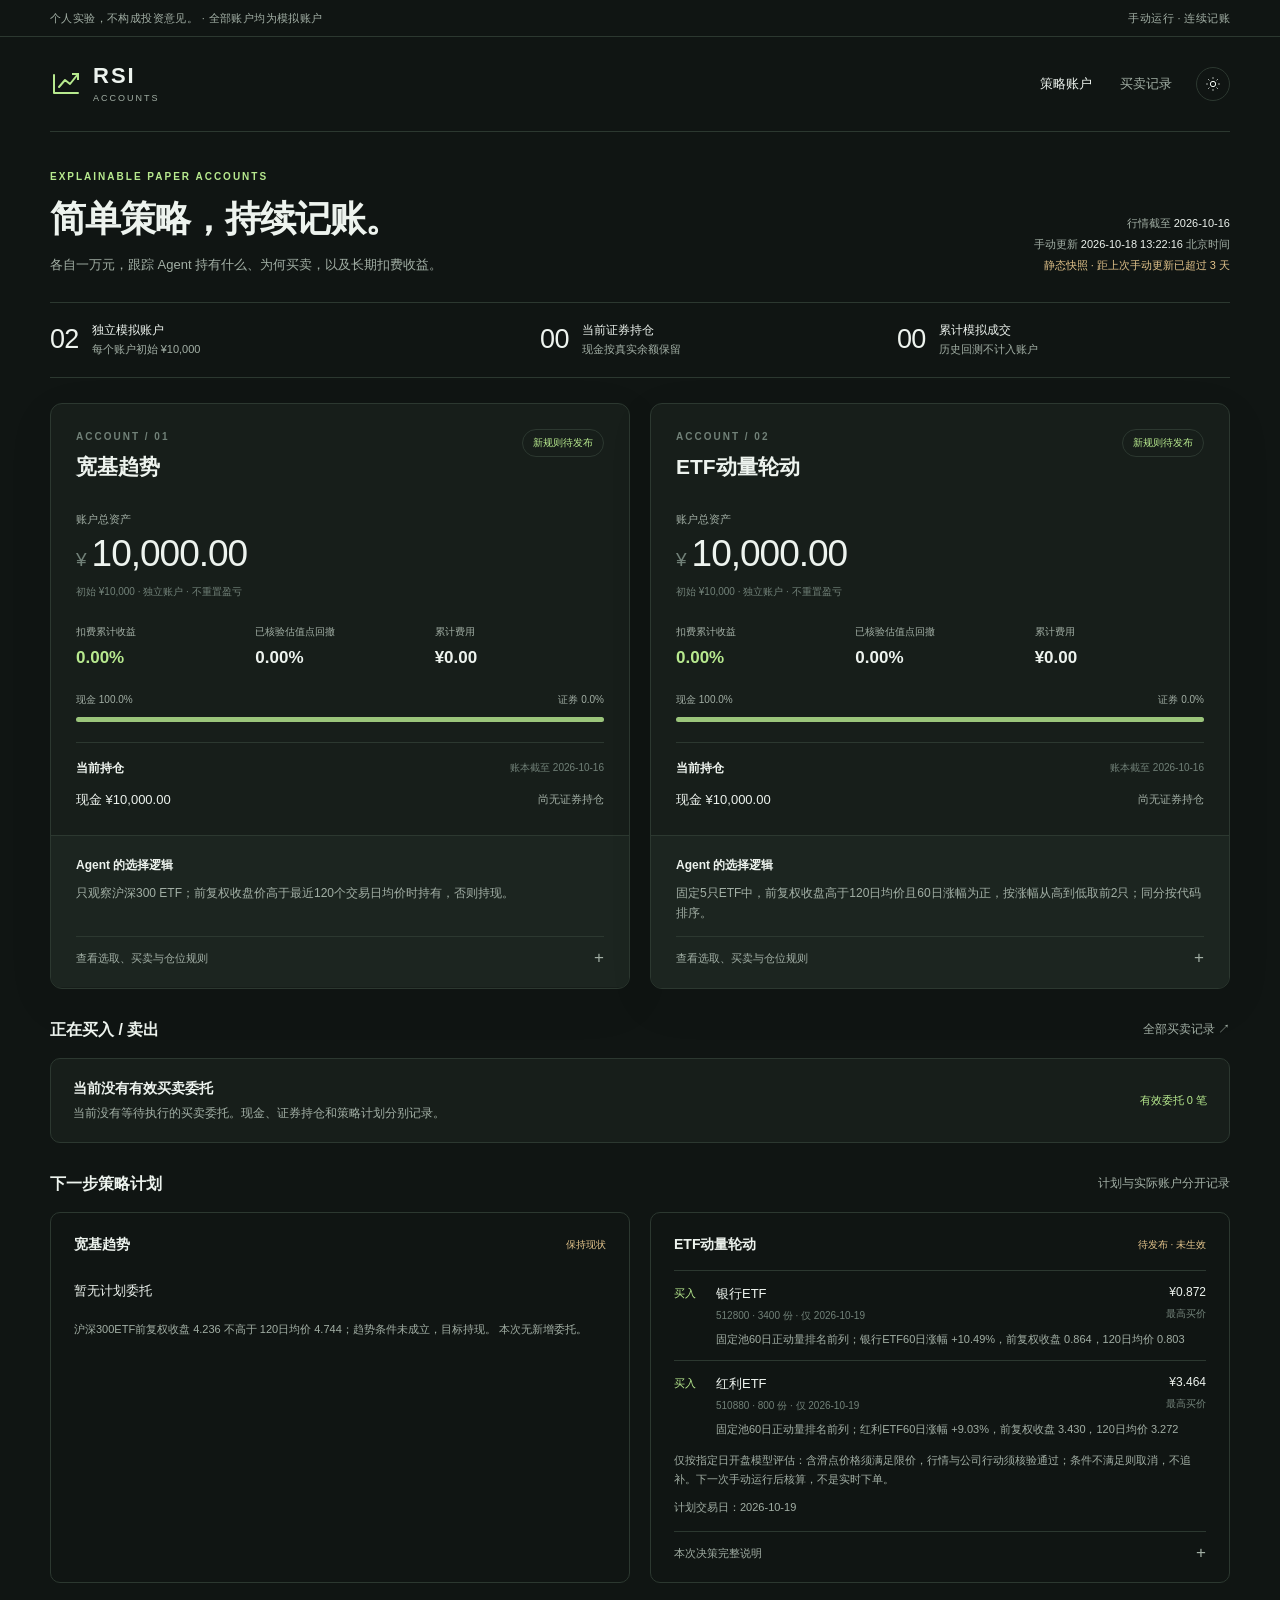
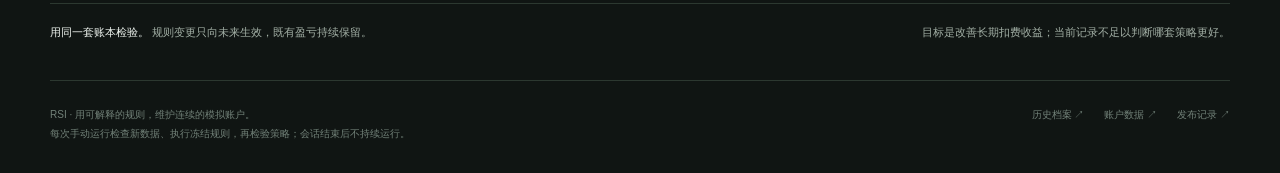
==== commit da151c7e: "Show continuous paper accounts and frozen explainable strategy plans" ====
--- a/index.html
+++ b/index.html
@@ -1,3 +1,3 @@
 <!doctype html>
-<html lang="zh-CN" data-theme="dark"><head><meta charset="utf-8"><meta name="viewport" content="width=device-width,initial-scale=1"><meta name="color-scheme" content="dark light"><meta name="description" content="A股与场内ETF研究：资产候选、策略比较、每轮研究报告和独立模拟账户。"><title>研究工作台 · RSI Research</title><link rel="stylesheet" href="assets/console-v3.css"><script defer src="assets/console-v3.js"></script></head>
-<body><div class="topline"><div class="wrap"><span>个人实验，不构成投资意见。</span><span class="right">研究与模拟 · 手动更新</span></div></div><div class="wrap"><header class="masthead"><a class="brand" href="index.html" aria-label="RSI Research 首页"><svg class="logo-mark" viewBox="0 0 32 32" aria-hidden="true"><path d="M3 27V5h12c7 0 11 3 11 8 0 4-3 7-7 8l10 6H18L8 20v7Z" fill="none" stroke="currentColor" stroke-width="2"/><path d="M8 10h7c3 0 5 1 5 3s-2 3-5 3H8Z" fill="currentColor"/></svg><span class="brand-name">RSI<small>RESEARCH</small></span></a><nav class="nav" aria-label="主导航"><a href="index.html" class="active" aria-current="page">研究总览</a><a href="research/index.html">研究档案</a><a href="index.html#accounts">模拟账户</a><a href="report.html">执行记录</a></nav><button class="theme-toggle" type="button" aria-label="切换为浅色主题" title="切换主题"><svg viewBox="0 0 24 24" width="17" height="17" aria-hidden="true"><circle cx="12" cy="12" r="4" fill="none" stroke="currentColor" stroke-width="1.5"/><path d="M12 2v2m0 16v2M2 12h2m16 0h2M5 5l1.5 1.5m11 11L19 19M5 19l1.5-1.5m11-11L19 5" stroke="currentColor" stroke-width="1.5"/></svg></button></header><main id="main"><div class="heading"><h1>研究工作台</h1><div class="heading-meta">数据截至 2026-10-15<br>EXP-0003 · 本轮研究</div></div><section class="hero" aria-label="最新研究"><article class="lead"><div class="lead-top"><span class="eyebrow">RESEARCH / 003</span><span class="pill">资产选择</span><span>研究候选 · 未下单</span></div><h2>关注银行与红利，轮动尚未胜过宽基。</h2><p class="summary">银行与红利同时进入动量、低波动观察名单。三种轮动的历史方向指数均落后同为60%初配的宽基买持；低波动以部分收益换来较小回撤。</p><a class="button" href="research/EXP-0003.html">阅读本轮报告 <span aria-hidden="true">↗</span></a></article><aside class="scope-panel"><p class="scope-title">本轮有效研究池</p><div class="scope-stats"><div class="scope-stat"><strong>09</strong><span>场内 ETF</span></div><div class="scope-stat"><strong>19</strong><span>A 股个股</span></div><div class="scope-stat"><strong>03</strong><span>选择规则</span></div></div><div class="scope-bottom"><div><p>动量规则 · ETF 首位</p><h3>银行ETF</h3><p class="mono">512800 · 63 日涨跌</p></div><div class="return"><span class="positive">+12.52%</span></div></div></aside></section><section class="section" id="selection"><div class="section-head"><h2>买什么，如何选 <small>SELECTION DESK</small></h2><a href="research/EXP-0003.html#selection">完整候选与预算 ↗</a></div><div class="desk-grid"><div class="panel" data-candidate-panel data-limit="6"><div class="panel-head"><h3>候选观察</h3><div class="tabs" aria-label="候选资产池"><button type="button" data-asset-filter="etf" aria-pressed="true">ETF</button><button type="button" data-asset-filter="stock" aria-pressed="false">个股</button></div></div><table class="rank-table"><caption class="sr-only">分别按动量规则排列的 ETF 和个股观察候选，非交易指令。</caption><thead><tr><th scope="col">排名</th><th scope="col">标的</th><th scope="col">63 日涨跌</th><th scope="col">动量条件</th></tr></thead><tbody><tr data-asset-kind="etf"><td class="rank">01</td><td class="asset"><span class="asset-name">银行ETF</span><span class="asset-code">512800 · 银行</span></td><td class="value"><span class="positive">+12.52%</span></td><td><span class="signal">满足</span></td></tr><tr data-asset-kind="etf"><td class="rank">02</td><td class="asset"><span class="asset-name">红利ETF</span><span class="asset-code">510880 · 红利</span></td><td class="value"><span class="positive">+11.86%</span></td><td><span class="signal">满足</span></td></tr><tr data-asset-kind="etf"><td class="rank">03</td><td class="asset"><span class="asset-name">医药ETF</span><span class="asset-code">512010 · 医药</span></td><td class="value"><span class="positive">+3.86%</span></td><td><span class="signal">满足</span></td></tr><tr data-asset-kind="etf"><td class="rank">04</td><td class="asset"><span class="asset-name">消费ETF</span><span class="asset-code">159928 · 消费</span></td><td class="value"><span class="positive">+4.43%</span></td><td><span class="signal wait">观察</span></td></tr><tr data-asset-kind="etf"><td class="rank">05</td><td class="asset"><span class="asset-name">上证50ETF</span><span class="asset-code">510050 · 宽基</span></td><td class="value"><span class="negative">-5.95%</span></td><td><span class="signal wait">观察</span></td></tr><tr data-asset-kind="etf"><td class="rank">06</td><td class="asset"><span class="asset-name">券商ETF</span><span class="asset-code">512000 · 证券</span></td><td class="value"><span class="negative">-6.58%</span></td><td><span class="signal wait">观察</span></td></tr><tr data-asset-kind="etf" hidden><td class="rank">07</td><td class="asset"><span class="asset-name">沪深300ETF</span><span class="asset-code">510300 · 宽基</span></td><td class="value"><span class="negative">-12.16%</span></td><td><span class="signal wait">观察</span></td></tr><tr data-asset-kind="etf" hidden><td class="rank">08</td><td class="asset"><span class="asset-name">中证500ETF</span><span class="asset-code">510500 · 宽基</span></td><td class="value"><span class="negative">-20.44%</span></td><td><span class="signal wait">观察</span></td></tr><tr data-asset-kind="etf" hidden><td class="rank">09</td><td class="asset"><span class="asset-name">芯片ETF</span><span class="asset-code">512760 · 芯片</span></td><td class="value"><span class="negative">-37.85%</span></td><td><span class="signal wait">观察</span></td></tr><tr data-asset-kind="stock" hidden><td class="rank">01</td><td class="asset"><span class="asset-name">中国石化</span><span class="asset-code">600028 · 能源</span></td><td class="value"><span class="positive">+16.43%</span></td><td><span class="signal">满足</span></td></tr><tr data-asset-kind="stock" hidden><td class="rank">02</td><td class="asset"><span class="asset-name">工商银行</span><span class="asset-code">601398 · 银行</span></td><td class="value"><span class="positive">+15.96%</span></td><td><span class="signal">满足</span></td></tr><tr data-asset-kind="stock" hidden><td class="rank">03</td><td class="asset"><span class="asset-name">招商银行</span><span class="asset-code">600036 · 银行</span></td><td class="value"><span class="positive">+15.67%</span></td><td><span class="signal">满足</span></td></tr><tr data-asset-kind="stock" hidden><td class="rank">04</td><td class="asset"><span class="asset-name">伊利股份</span><span class="asset-code">600887 · 食品</span></td><td class="value"><span class="positive">+12.94%</span></td><td><span class="signal">满足</span></td></tr><tr data-asset-kind="stock" hidden><td class="rank">05</td><td class="asset"><span class="asset-name">格力电器</span><span class="asset-code">000651 · 家电</span></td><td class="value"><span class="positive">+9.52%</span></td><td><span class="signal">满足</span></td></tr><tr data-asset-kind="stock" hidden><td class="rank">06</td><td class="asset"><span class="asset-name">华能水电</span><span class="asset-code">600025 · 公用</span></td><td class="value"><span class="positive">+7.90%</span></td><td><span class="signal">满足</span></td></tr><tr data-asset-kind="stock" hidden><td class="rank">07</td><td class="asset"><span class="asset-name">美的集团</span><span class="asset-code">000333 · 家电</span></td><td class="value"><span class="positive">+7.24%</span></td><td><span class="signal">满足</span></td></tr><tr data-asset-kind="stock" hidden><td class="rank">08</td><td class="asset"><span class="asset-name">中国建筑</span><span class="asset-code">601668 · 建筑</span></td><td class="value"><span class="positive">+3.29%</span></td><td><span class="signal">满足</span></td></tr><tr data-asset-kind="stock" hidden><td class="rank">09</td><td class="asset"><span class="asset-name">卫星化学</span><span class="asset-code">002648 · 化工</span></td><td class="value"><span class="positive">+9.39%</span></td><td><span class="signal wait">观察</span></td></tr><tr data-asset-kind="stock" hidden><td class="rank">10</td><td class="asset"><span class="asset-name">上汽集团</span><span class="asset-code">600104 · 汽车</span></td><td class="value"><span class="positive">+8.87%</span></td><td><span class="signal wait">观察</span></td></tr><tr data-asset-kind="stock" hidden><td class="rank">11</td><td class="asset"><span class="asset-name">片仔癀</span><span class="asset-code">600436 · 医药</span></td><td class="value"><span class="positive">+4.68%</span></td><td><span class="signal wait">观察</span></td></tr><tr data-asset-kind="stock" hidden><td class="rank">12</td><td class="asset"><span class="asset-name">中国中铁</span><span class="asset-code">601390 · 建筑</span></td><td class="value"><span class="positive">+4.36%</span></td><td><span class="signal wait">观察</span></td></tr><tr data-asset-kind="stock" hidden><td class="rank">13</td><td class="asset"><span class="asset-name">中国太保</span><span class="asset-code">601601 · 保险</span></td><td class="value"><span class="positive">+3.20%</span></td><td><span class="signal wait">观察</span></td></tr><tr data-asset-kind="stock" hidden><td class="rank">14</td><td class="asset"><span class="asset-name">海天味业</span><span class="asset-code">603288 · 食品</span></td><td class="value"><span class="positive">+1.96%</span></td><td><span class="signal wait">观察</span></td></tr><tr data-asset-kind="stock" hidden><td class="rank">15</td><td class="asset"><span class="asset-name">万华化学</span><span class="asset-code">600309 · 化工</span></td><td class="value"><span class="negative">-4.34%</span></td><td><span class="signal wait">观察</span></td></tr><tr data-asset-kind="stock" hidden><td class="rank">16</td><td class="asset"><span class="asset-name">中信证券</span><span class="asset-code">600030 · 证券</span></td><td class="value"><span class="negative">-7.64%</span></td><td><span class="signal wait">观察</span></td></tr><tr data-asset-kind="stock" hidden><td class="rank">17</td><td class="asset"><span class="asset-name">比亚迪</span><span class="asset-code">002594 · 汽车</span></td><td class="value"><span class="negative">-8.26%</span></td><td><span class="signal wait">观察</span></td></tr><tr data-asset-kind="stock" hidden><td class="rank">18</td><td class="asset"><span class="asset-name">华泰证券</span><span class="asset-code">601688 · 证券</span></td><td class="value"><span class="negative">-9.66%</span></td><td><span class="signal wait">观察</span></td></tr><tr data-asset-kind="stock" hidden><td class="rank">19</td><td class="asset"><span class="asset-name">恒瑞医药</span><span class="asset-code">600276 · 医药</span></td><td class="value"><span class="negative">-16.41%</span></td><td><span class="signal wait">观察</span></td></tr></tbody></table><p class="panel-note">63 日价格动量 · 两个资产池独立排序 · 研究候选，未下单</p><span class="sr-only" data-filter-status aria-live="polite"></span></div><div class="panel" data-strategy-panel><div class="panel-head"><h3>策略对比</h3><div class="tabs" aria-label="策略排序"><button type="button" data-strategy-sort="return" aria-pressed="true">涨跌</button><button type="button" data-strategy-sort="risk" aria-pressed="false">回撤</button></div></div><div class="strategy-labels"><span>价格方向 · 未扣费</span><span>区间涨跌</span><span>最大回撤</span></div><div class="strategy-list" data-strategy-list><div class="strategy" data-return="0.027195758936654713" data-risk="-0.07505429919171025" data-strategy-id="low_vol"><div><div class="strategy-title">低波动防御</div><div class="strategy-category">ETF 历史选择 · 16 次检查</div><div class="bar positive" aria-hidden="true"><span style="width:57.55%"></span></div></div><div class="strategy-number"><span class="positive">+2.72%</span></div><div class="strategy-number muted">-7.51%</div></div><div class="strategy" data-return="-0.00600211371042203" data-risk="-0.17382487110936484" data-strategy-id="momentum"><div><div class="strategy-title">动量领跑</div><div class="strategy-category">ETF 历史选择 · 16 次检查</div><div class="bar negative" aria-hidden="true"><span style="width:12.70%"></span></div></div><div class="strategy-number"><span class="negative">-0.60%</span></div><div class="strategy-number muted">-17.38%</div></div><div class="strategy" data-return="-0.047257331887166076" data-risk="-0.10161908781514728" data-strategy-id="reversal"><div><div class="strategy-title">趋势内回撤</div><div class="strategy-category">ETF 历史选择 · 16 次检查</div><div class="bar negative" aria-hidden="true"><span style="width:100.00%"></span></div></div><div class="strategy-number"><span class="negative">-4.73%</span></div><div class="strategy-number muted">-10.16%</div></div></div><p class="panel-note">同期 60% 沪深300买持 +5.46%<br>2025-07-04 — 2026-10-15 · 历史探索</p><span class="sr-only" data-sort-status aria-live="polite"></span></div></div></section><section class="section" id="research"><div class="section-head"><h2>每轮研究报告 <small>RESEARCH NOTES</small></h2><a href="research/index.html">全部报告 ↗</a></div><div class="report-list"><a class="report-row current" href="research/EXP-0003.html"><span class="report-id">EXP / 003</span><div><h3 class="report-title">34个标的，三种买卖思路</h3><p class="report-desc">有效池 9 只 ETF · 19 只个股 · 3 条选择规则</p></div><span class="report-type">资产选择 · 最新</span><span class="arrow" aria-hidden="true">↗</span></a><a class="report-row" href="research/EXP-0002.html"><span class="report-id">EXP / 002</span><div><h3 class="report-title">一万元账户：最低佣金与滑点诊断</h3><p class="report-desc">零交易摩擦仍亏损 1.51% · 成本无法解释全部亏损</p></div><span class="report-type">交易成本</span><span class="arrow" aria-hidden="true">↗</span></a><a class="report-row" href="reports/RPT-0001.html"><span class="report-id">EXP / 001</span><div><h3 class="report-title">趋势过滤与宽基 ETF 的持有对照</h3><p class="report-desc">116 个交易日 · 原始实验及首次执行报告</p></div><span class="report-type">趋势与基准</span><span class="arrow" aria-hidden="true">↗</span></a></div></section><section class="section" id="accounts"><div class="section-head"><h2>模拟账户 <small>PAPER ACCOUNTS</small></h2><a href="report.html">执行记录 ↗</a></div><div class="account-block"><div class="account-bar"><div><h3>防守方案</h3><div class="account-detail">独立模拟账户</div></div><div class="account-value">¥10,000<small>现金 · 持仓 0</small></div><div class="account-value">暂无<small>发布后表现</small></div><div class="account-state">RULE-0001<br>持现 · 未下单</div></div><div class="account-bar"><div><h3>均衡研究候选</h3><div class="account-detail">独立模拟账户</div></div><div class="account-value">¥10,000<small>现金 · 持仓 0</small></div><div class="account-value">暂无<small>发布后表现</small></div><div class="account-state">RULE-0001<br>持现 · 未下单</div></div></div><div class="account-rule"><span>当前执行：现金 100% · 10.16 09:30 起生效</span><span>本轮研究未改变账户仓位</span></div></section></main><footer class="footer"><span>RSI RESEARCH · A 股 / ETF · 独立研究</span><span>数据截至 2026-10-15 · <a href="reports/RPT-0001.html">原始执行报告</a> · <a href="publication.json">发布记录</a></span></footer></div></body></html>+<html lang="zh-CN" data-theme="dark"><head><meta charset="utf-8"><meta name="viewport" content="width=device-width,initial-scale=1"><meta name="color-scheme" content="dark light"><meta name="description" content="各自一万元的独立模拟账户：可解释的策略、真实记账的持仓、买卖与扣费收益。"><title>策略账户 · RSI 策略账户</title><link rel="stylesheet" href="assets/accounts-v4.css"><script defer src="assets/accounts-v4.js"></script></head>
+<body><div class="topline"><div class="wrap"><span>个人实验，不构成投资意见。 · 全部账户均为模拟账户</span><span class="topline-right">手动运行 · 连续记账</span></div></div><div class="wrap"><header class="masthead"><a class="brand" href="index.html" aria-label="RSI 策略账户首页"><svg class="brand-mark" viewBox="0 0 32 32" aria-hidden="true"><path d="M4 25V7m0 18h24M9 19l6-7 5 4 8-10" fill="none" stroke="currentColor" stroke-width="2" stroke-linecap="round" stroke-linejoin="round"/><path d="M22 6h6v6" fill="none" stroke="currentColor" stroke-width="2"/></svg><span class="brand-word">RSI<small>ACCOUNTS</small></span></a><nav class="nav" aria-label="主导航"><a href="index.html" aria-current="page">策略账户</a><a href="report.html">买卖记录</a></nav><button class="theme-toggle" type="button" aria-label="切换为浅色主题" title="切换主题"><svg viewBox="0 0 24 24" width="16" height="16" aria-hidden="true"><circle cx="12" cy="12" r="4" fill="none" stroke="currentColor" stroke-width="1.5"/><path d="M12 2v2m0 16v2M2 12h2m16 0h2M5 5l1.5 1.5m11 11L19 19M5 19l1.5-1.5m11-11L19 5" stroke="currentColor" stroke-width="1.5"/></svg></button></header><main id="main"><div class="heading"><div><p class="eyebrow">EXPLAINABLE PAPER ACCOUNTS</p><h1>简单策略，持续记账。</h1><p class="subhead">各自一万元，跟踪 Agent 持有什么、为何买卖，以及长期扣费收益。</p></div><div class="freshness"><div>行情截至 <strong>2026-10-16</strong></div><div data-generated-at="2026-10-18T13:22:16+08:00">手动更新 <strong>2026-10-18 13:22:16</strong> 北京时间</div><span class="freshness-state" data-freshness>静态快照 · 下次手动运行时更新</span></div></div><div class="overview" aria-label="账户概况"><div class="overview-item"><span class="overview-value">02</span><p class="overview-label"><b>独立模拟账户</b><br>每个账户初始 ¥10,000</p></div><div class="overview-item"><span class="overview-value">00</span><p class="overview-label"><b>当前证券持仓</b><br>现金按真实余额保留</p></div><div class="overview-item"><span class="overview-value">00</span><p class="overview-label"><b>累计模拟成交</b><br>历史回测不计入账户</p></div></div><section id="accounts" aria-label="策略账户"><div class="accounts"><article class="account" id="account-defensive"><div class="account-main"><div class="account-head"><div><p class="eyebrow">ACCOUNT / 01</p><h3>宽基趋势</h3></div><span class="badge">新规则待发布</span></div><div class="balance-label">账户总资产</div><div class="balance"><small>¥</small>10,000.00</div><p class="capital">初始 ¥10,000 · 独立账户 · 不重置盈亏</p><div class="metrics"><div><p class="metric-label">扣费累计收益</p><p class="metric-value positive">0.00%</p></div><div><p class="metric-label" title="仅按已核验的收盘估值记录计算，可能缺少期间估值点">已核验估值点回撤</p><p class="metric-value">0.00%</p></div><div><p class="metric-label">累计费用</p><p class="metric-value">¥0.00</p></div></div><div class="allocation-label"><span>现金 100.0%</span><span>证券 0.0%</span></div><div class="allocation" role="img" aria-label="现金 100.0%，证券 0.0%"><span style="width:100.00%"></span></div><div class="holdings"><div class="holdings-head"><h4>当前持仓</h4><span>账本截至 2026-10-16</span></div><div class="empty-holdings"><span>现金 ¥10,000.00</span><span class="note">尚无证券持仓</span></div></div></div><div class="strategy-brief"><h4>Agent 的选择逻辑</h4><p>只观察沪深300 ETF；前复权收盘价高于最近120个交易日均价时持有，否则持现。</p><details class="rules"><summary>查看选取、买卖与仓位规则</summary><dl class="rule-list"><div><dt>选什么</dt><dd>只观察沪深300 ETF；前复权收盘价高于最近120个交易日均价时持有，否则持现。</dd></div><div><dt>何时买</dt><dd>每次手动唤醒使用最新已完成收盘；由空仓转为趋势成立时，为下一交易日冻结一日有效限价买单。</dd></div><div><dt>何时卖</dt><dd>收盘价不再高于120日均价时，为下一交易日冻结卖出全部持仓的限价单；未成交则下次唤醒重评。</dd></div><div><dt>买多少</dt><dd>首次目标不超过净值60%，100份整手；持有期间不因价格变化再平衡，保留至少100元现金。</dd></div><div><dt>生效</dt><dd>2026-10-19 09:30:00 北京时间，且此前完成发布核验与激活</dd></div><div><dt>候选池</dt><dd>沪深300ETF（510300）</dd></div><div><dt>成本</dt><dd>模拟假设：每笔佣金 0.03%，最低 ¥5.00；开盘滑点 0.05%。</dd></div><div><dt>现行</dt><dd>RULE-0001</dd></div><div><dt>原件</dt><dd><a href="strategies/STRAT-0001.json">冻结规则与计划 ↗</a></dd></div><div><dt>对照</dt><dd>计划比较同期60%沪深300买持与40%不计息现金；连续基准账户尚未实现，不能据此判断跑赢；收益 暂无</dd></div><div><dt>版本</dt><dd>1 · 待发布 · 未生效</dd></div></dl></details></div></article><article class="account" id="account-balanced_research"><div class="account-main"><div class="account-head"><div><p class="eyebrow">ACCOUNT / 02</p><h3>ETF动量轮动</h3></div><span class="badge">新规则待发布</span></div><div class="balance-label">账户总资产</div><div class="balance"><small>¥</small>10,000.00</div><p class="capital">初始 ¥10,000 · 独立账户 · 不重置盈亏</p><div class="metrics"><div><p class="metric-label">扣费累计收益</p><p class="metric-value positive">0.00%</p></div><div><p class="metric-label" title="仅按已核验的收盘估值记录计算，可能缺少期间估值点">已核验估值点回撤</p><p class="metric-value">0.00%</p></div><div><p class="metric-label">累计费用</p><p class="metric-value">¥0.00</p></div></div><div class="allocation-label"><span>现金 100.0%</span><span>证券 0.0%</span></div><div class="allocation" role="img" aria-label="现金 100.0%，证券 0.0%"><span style="width:100.00%"></span></div><div class="holdings"><div class="holdings-head"><h4>当前持仓</h4><span>账本截至 2026-10-16</span></div><div class="empty-holdings"><span>现金 ¥10,000.00</span><span class="note">尚无证券持仓</span></div></div></div><div class="strategy-brief"><h4>Agent 的选择逻辑</h4><p>固定5只ETF中，前复权收盘高于120日均价且60日涨幅为正，按涨幅从高到低取前2只；同分按代码排序。</p><details class="rules"><summary>查看选取、买卖与仓位规则</summary><dl class="rule-list"><div><dt>选什么</dt><dd>固定5只ETF中，前复权收盘高于120日均价且60日涨幅为正，按涨幅从高到低取前2只；同分按代码排序。</dd></div><div><dt>何时买</dt><dd>启用时及此后每个自然月第一次手动唤醒形成目标，下一交易日尝试成交；月内不为错过的单追价或换仓。</dd></div><div><dt>何时卖</dt><dd>月度重评时卖出落选标的或超出目标的整手数量；数据缺失则冻结该账户的新交易并保留现有持仓。</dd></div><div><dt>买多少</dt><dd>每只最多30%净值，共最多60%；不足2只时余款持现，100份整手，先卖后买，保留100元现金。</dd></div><div><dt>生效</dt><dd>2026-10-19 09:30:00 北京时间，且此前完成发布核验与激活</dd></div><div><dt>候选池</dt><dd>沪深300ETF（510300）、中证500ETF（510500）、创业板ETF（159915）、红利ETF（510880）、银行ETF（512800）</dd></div><div><dt>成本</dt><dd>模拟假设：每笔佣金 0.03%，最低 ¥5.00；开盘滑点 0.05%。</dd></div><div><dt>现行</dt><dd>RULE-0001</dd></div><div><dt>原件</dt><dd><a href="strategies/STRAT-0001.json">冻结规则与计划 ↗</a></dd></div><div><dt>对照</dt><dd>计划比较同期60%沪深300买持与40%不计息现金；连续基准账户尚未实现，不能据此判断跑赢；收益 暂无</dd></div><div><dt>版本</dt><dd>1 · 待发布 · 未生效</dd></div></dl></details></div></article></div></section><section id="orders"><div class="section-head"><h2>正在买入 / 卖出</h2><a href="report.html">全部买卖记录 ↗</a></div><div class="state-band"><div><h3>当前没有有效买卖委托</h3><p>当前没有等待执行的买卖委托。现金、证券持仓和策略计划分别记录。</p></div><span class="state-mark">有效委托 0 笔</span></div></section><section id="plans"><div class="section-head"><h2>下一步策略计划</h2><p>计划与实际账户分开记录</p></div><div class="plan-grid"><article class="plan-card"><div class="plan-head"><h3>宽基趋势</h3><span class="plan-status">保持现状</span></div><p class="plan-empty">暂无计划委托</p><p class="plan-note"></p><p class="plan-note">沪深300ETF前复权收盘 4.236 不高于 120日均价 4.744；趋势条件未成立，目标持现。 本次无新增委托。</p></article><article class="plan-card"><div class="plan-head"><h3>ETF动量轮动</h3><span class="plan-status">待发布 · 未生效</span></div><div class="order"><span class="side">买入</span><div><div class="order-name">银行ETF</div><div class="order-code">512800 · 3400 份 · 仅 2026-10-19</div></div><div class="order-price">¥0.872<small>最高买价</small></div><p class="order-reason">固定池60日正动量排名前列；银行ETF60日涨幅 +10.49%，前复权收盘 0.864，120日均价 0.803</p></div><div class="order"><span class="side">买入</span><div><div class="order-name">红利ETF</div><div class="order-code">510880 · 800 份 · 仅 2026-10-19</div></div><div class="order-price">¥3.464<small>最高买价</small></div><p class="order-reason">固定池60日正动量排名前列；红利ETF60日涨幅 +9.03%，前复权收盘 3.430，120日均价 3.272</p></div><p class="plan-note">仅按指定日开盘模型评估：含滑点价格须满足限价，行情与公司行动须核验通过；条件不满足则取消，不追补。下一次手动运行后核算，不是实时下单。</p><p class="plan-note">计划交易日：2026-10-19</p><details class="rules"><summary>本次决策完整说明</summary><p class="plan-note" style="margin-top:12px">固定5只ETF按60日正动量排名：银行ETF60日涨幅 +10.49%，收盘 0.864 &gt; 均价 0.803；红利ETF60日涨幅 +9.03%，收盘 3.430 &gt; 均价 3.272。 整数数量和限价已固定，目标交易日须再核验。</p></details></article></div></section><div class="continuity"><p><strong>用同一套账本检验。</strong> 规则变更只向未来生效，既有盈亏持续保留。</p><p>目标是改善长期扣费收益；当前记录不足以判断哪套策略更好。</p></div></main><footer class="footer"><p>RSI · 用可解释的规则，维护连续的模拟账户。<br>每次手动运行检查新数据、执行冻结规则，再检验策略；会话结束后不持续运行。</p><div class="footer-links"><a href="research/index.html">历史档案 ↗</a><a href="accounts.json">账户数据 ↗</a><a href="publication.json">发布记录 ↗</a></div></footer></div></body></html>
--- a/assets/accounts-v4.css
+++ b/assets/accounts-v4.css
@@ -0,0 +1,7 @@
+
+:root{color-scheme:dark;--bg:#101513;--panel:#171e1a;--panel-2:#1c2520;--text:#edf3ee;--muted:#a2afa5;--dim:#718178;--line:#2c3830;--accent:#b7e98e;--accent-soft:#263523;--yellow:#e2c38b;--red:#ee9c9c;--shadow:0 14px 48px #00000012}
+:root[data-theme=light]{color-scheme:light;--bg:#f4f6f1;--panel:#fff;--panel-2:#edf2e9;--text:#203128;--muted:#586b5e;--dim:#64766a;--line:#d8e1d5;--accent:#3f6d29;--accent-soft:#e5f0dc;--yellow:#86601d;--red:#a53535;--shadow:0 14px 48px #213a2510}
+*{box-sizing:border-box}html{scroll-behavior:smooth;scroll-padding-top:24px}body{margin:0;background:var(--bg);color:var(--text);font:14px/1.65 Inter,"Segoe UI","Microsoft YaHei",sans-serif;-webkit-font-smoothing:antialiased}button,a,summary{-webkit-tap-highlight-color:transparent}a{color:inherit;text-decoration:none}a:hover{color:var(--accent)}button,summary{cursor:pointer}button{font:inherit}button:focus-visible,a:focus-visible,summary:focus-visible{outline:2px solid var(--accent);outline-offset:5px}button{color:inherit}svg{display:block}h1,h2,h3,h4,p,ul{margin:0}ul{padding-left:20px}h1{font-size:36px;line-height:1.35;letter-spacing:-1px;font-weight:620}h2{font-size:21px;font-weight:600}h3{font-size:21px;font-weight:600}h4{font-size:14px;font-weight:600}.wrap{width:min(1180px,calc(100% - 64px));margin:auto}.topline{border-bottom:1px solid var(--line);font-size:11px;letter-spacing:.4px;color:var(--muted)}.topline .wrap{display:flex;justify-content:space-between;padding-top:9px;padding-bottom:9px;gap:15px}.masthead{display:flex;align-items:center;gap:24px;height:95px;border-bottom:1px solid var(--line)}.brand{display:flex;align-items:center;gap:11px;margin-right:auto}.brand-mark{width:32px;height:32px;color:var(--accent)}.brand-word{font-size:22px;letter-spacing:2px;font-weight:700;line-height:1}.brand-word small{display:block;font-size:9px;font-weight:500;letter-spacing:2px;margin-top:7px;color:var(--muted)}.nav{display:flex;align-items:center;gap:28px;font-size:13px}.nav a{color:var(--muted)}.nav a[aria-current=page]{color:var(--text)}.theme-toggle{background:none;border:1px solid var(--line);border-radius:50%;width:34px;height:34px;display:grid;place-items:center}.heading{display:flex;align-items:flex-end;justify-content:space-between;gap:30px;padding:37px 0 26px}.eyebrow{color:var(--accent);font-size:10px;font-weight:650;letter-spacing:2px;margin-bottom:9px}.subhead{color:var(--muted);font-size:13px;margin-top:11px}.freshness{text-align:right;color:var(--muted);font-size:11px;line-height:1.9}.freshness strong{font-weight:500;color:var(--text)}.freshness .freshness-state{color:var(--yellow);display:block;min-height:20px}.dot{display:inline-block;width:6px;height:6px;border-radius:50%;background:var(--accent);margin-right:7px;vertical-align:1px}.overview{display:grid;grid-template-columns:1.4fr 1fr 1fr;gap:24px;border-top:1px solid var(--line);border-bottom:1px solid var(--line);padding:18px 0;margin-bottom:25px}.overview-item{display:flex;align-items:center;gap:13px}.overview-value{font-size:27px;line-height:1.2;font-variant-numeric:tabular-nums;letter-spacing:-.7px}.overview-label{font-size:11px;color:var(--muted);line-height:1.65}.overview-label b{font-size:12px;color:var(--text);font-weight:500}.section-head{display:flex;align-items:center;justify-content:space-between;gap:15px;margin:28px 0 15px}.section-head h2{font-size:16px}.section-head a,.section-head p{font-size:12px;color:var(--muted)}.accounts{display:grid;grid-template-columns:1fr 1fr;gap:20px}.account{border:1px solid var(--line);background:var(--panel);border-radius:12px;box-shadow:var(--shadow);overflow:hidden;min-width:0}.account-main{padding:25px}.account-head{display:flex;align-items:start;justify-content:space-between;gap:16px;margin-bottom:25px}.account-head .eyebrow{margin-bottom:5px;color:var(--dim)}.badge{display:inline-flex;align-items:center;gap:6px;flex:none;font-size:10px;color:var(--accent);border:1px solid var(--line);border-radius:30px;padding:5px 10px;white-space:nowrap}.badge.plan{color:var(--yellow)}.balance-label{font-size:11px;color:var(--muted);margin-bottom:4px}.balance{font-size:37px;line-height:1.2;letter-spacing:-1px;font-weight:500;font-variant-numeric:tabular-nums}.balance small{font-size:19px;color:var(--dim);margin-right:6px}.capital{color:var(--dim);font-size:10px;margin-top:8px}.metrics{display:grid;grid-template-columns:1fr 1fr 1fr;gap:10px;margin:23px 0 20px}.metric-label{color:var(--muted);font-size:10px;margin-bottom:4px}.metric-value{font-size:17px;font-variant-numeric:tabular-nums;font-weight:550}.positive{color:var(--accent)}.negative{color:var(--red)}.allocation{height:5px;background:var(--line);border-radius:4px;overflow:hidden;margin-top:8px}.allocation span{display:block;height:100%;background:var(--accent);opacity:.8}.allocation-label{display:flex;justify-content:space-between;color:var(--muted);font-size:10px;gap:10px}.holdings{margin-top:20px;padding-top:16px;border-top:1px solid var(--line)}.holdings-head{display:flex;justify-content:space-between;gap:10px;align-items:center;margin-bottom:10px}.holdings-head h4{font-size:12px}.holdings-head span{font-size:10px;color:var(--dim)}.empty-holdings{display:flex;align-items:center;justify-content:space-between;gap:10px;font-size:13px}.empty-holdings .note{font-size:11px;color:var(--muted)}.holding{display:flex;align-items:center;justify-content:space-between;gap:10px;padding:7px 0;border-bottom:1px solid var(--line)}.holding:last-child{border:0}.holding strong{font-size:12px;font-weight:500}.holding small{display:block;font-size:10px;color:var(--dim)}.holding-amount{text-align:right;font-variant-numeric:tabular-nums;font-size:13px}.strategy-brief{padding:20px 25px;background:var(--panel-2);border-top:1px solid var(--line);font-size:12px}.strategy-brief h4{font-size:12px;color:var(--text);margin-bottom:8px}.strategy-brief>p{color:var(--muted);min-height:39px}.rules{margin-top:13px;border-top:1px solid var(--line)}.rules summary{list-style:none;display:flex;justify-content:space-between;gap:10px;padding-top:12px;font-size:11px;color:var(--muted)}.rules summary::-webkit-details-marker{display:none}.rules summary:after{content:'+';font-size:17px;line-height:1}.rules[open] summary:after{content:'−'}.rule-list{display:grid;gap:12px;margin-top:16px}.rule-list div{display:grid;grid-template-columns:48px 1fr;gap:12px}.rule-list dt{color:var(--dim);font-size:11px}.rule-list dd{margin:0;color:var(--muted);font-size:11px}.state-band{border:1px solid var(--line);border-radius:10px;padding:18px 22px;display:flex;align-items:center;justify-content:space-between;gap:25px;background:var(--panel)}.state-band h3{font-size:14px;margin-bottom:4px}.state-band p{font-size:12px;color:var(--muted)}.state-band .state-mark{font-size:11px;color:var(--accent);white-space:nowrap}.plan-grid{display:grid;grid-template-columns:1fr 1fr;gap:20px}.plan-card{padding:20px 23px;border:1px solid var(--line);border-radius:10px;min-width:0}.plan-head{display:flex;justify-content:space-between;align-items:center;gap:10px;margin-bottom:14px}.plan-head h3{font-size:14px}.plan-status{font-size:10px;color:var(--yellow)}.order{padding:12px 0;border-top:1px solid var(--line);display:grid;grid-template-columns:32px 1fr auto;gap:10px;align-items:start}.side{font-size:11px;padding-top:1px;color:var(--accent)}.side.sell{color:var(--red)}.order-name{font-size:13px;font-weight:500}.order-code{font-size:10px;color:var(--dim);margin-top:3px}.order-price{font-size:12px;text-align:right;font-variant-numeric:tabular-nums}.order-price small{display:block;font-size:10px;color:var(--dim);margin-top:3px}.order-reason{grid-column:2/-1;font-size:11px;color:var(--muted);margin-top:-4px}.plan-note{font-size:11px;color:var(--muted);line-height:1.8}.plan-note+.plan-note{margin-top:8px}.plan-empty{font-size:13px;color:var(--text);padding:10px 0}.continuity{display:flex;gap:30px;justify-content:space-between;padding:19px 0;margin:20px 0 0;border-top:1px solid var(--line);font-size:11px;color:var(--muted)}.continuity strong{color:var(--text);font-weight:500}.footer{display:flex;justify-content:space-between;gap:15px;border-top:1px solid var(--line);padding:24px 0 30px;margin-top:20px;color:var(--dim);font-size:10px;line-height:1.9}.footer-links{display:flex;flex-wrap:wrap;gap:20px}.breadcrumb{color:var(--muted);font-size:11px;margin:28px 0}.breadcrumb span{margin:0 9px;color:var(--dim)}.record-account{padding:24px;border:1px solid var(--line);border-radius:12px;background:var(--panel);margin:20px 0}.record-title{display:flex;align-items:center;justify-content:space-between;gap:20px;margin-bottom:16px}.record-title h2{font-size:19px}.record-title p{color:var(--muted);font-size:11px}.record-section{margin-top:24px}.record-section h3{font-size:13px;margin-bottom:12px}.record-empty{padding:17px;border:1px dashed var(--line);border-radius:6px;color:var(--muted);font-size:12px}.table-wrap{overflow-x:auto}table{border-collapse:collapse;width:100%;font-size:12px;text-align:left}caption{text-align:left;color:var(--muted);font-size:11px;margin-bottom:10px}th{color:var(--dim);font-weight:400;font-size:10px}td,th{padding:11px 12px 11px 0;border-bottom:1px solid var(--line);vertical-align:top;white-space:nowrap}td.reason{white-space:normal;min-width:160px}.record-note{color:var(--muted);font-size:11px;margin-top:16px}.sr-only{position:absolute;width:1px;height:1px;padding:0;overflow:hidden;clip:rect(0,0,0,0);white-space:nowrap;border:0}[hidden]{display:none!important}
+@media(max-width:850px){.wrap{width:calc(100% - 40px)}.heading{gap:20px}h1{font-size:31px}.account-main{padding:20px}.strategy-brief{padding:18px 20px}.balance{font-size:33px}.metric-value{font-size:15px}.plan-card{padding:18px}.freshness{font-size:10px}.nav{gap:19px}.topline{font-size:10px}}
+@media(max-width:620px){.wrap{width:calc(100% - 32px)}.topline .wrap{gap:8px;font-size:9px}.topline .topline-right{display:none}.masthead{height:80px;gap:17px}.brand-word{font-size:19px}.brand-word small{font-size:7px}.brand-mark{width:26px;height:26px}.nav{gap:16px;font-size:11px}.theme-toggle{width:29px;height:29px}.heading{display:block;padding:26px 0 22px}h1{font-size:30px}.subhead{font-size:12px}.freshness{text-align:left;margin-top:17px;display:flex;flex-wrap:wrap;gap:3px 14px;font-size:10px}.freshness .freshness-state{flex-basis:100%}.overview{grid-template-columns:1.25fr 1fr 1fr;gap:10px;padding:15px 0;margin-bottom:20px}.overview-item{display:block}.overview-value{font-size:24px;margin-bottom:5px}.overview-label{font-size:9px}.overview-label b{font-size:10px}.accounts,.plan-grid{grid-template-columns:1fr;gap:16px}.account-main{padding:21px}.account-head{margin-bottom:20px}.balance{font-size:36px}.metrics{margin-top:22px;margin-bottom:19px;gap:15px}.metric-value{font-size:17px}.metric-label{font-size:11px}.strategy-brief>p{min-height:0}.section-head{align-items:flex-start;margin-top:25px}.section-head h2{font-size:15px}.section-head p,.section-head a{font-size:10px}.state-band{padding:18px;display:block}.state-band .state-mark{display:block;margin-top:9px}.state-band p{font-size:11px}.continuity{display:block;margin-top:20px;padding-top:16px}.continuity p+p{margin-top:10px}.footer{display:block;padding:20px 0}.footer-links{margin-top:9px;gap:17px}.record-account{padding:19px 16px}.record-title{display:block}.record-title p{margin-top:6px}.record-section{margin-top:20px}.order-reason{line-height:1.7}.plan-head{align-items:start}}
+@media(prefers-reduced-motion:reduce){html{scroll-behavior:auto}}
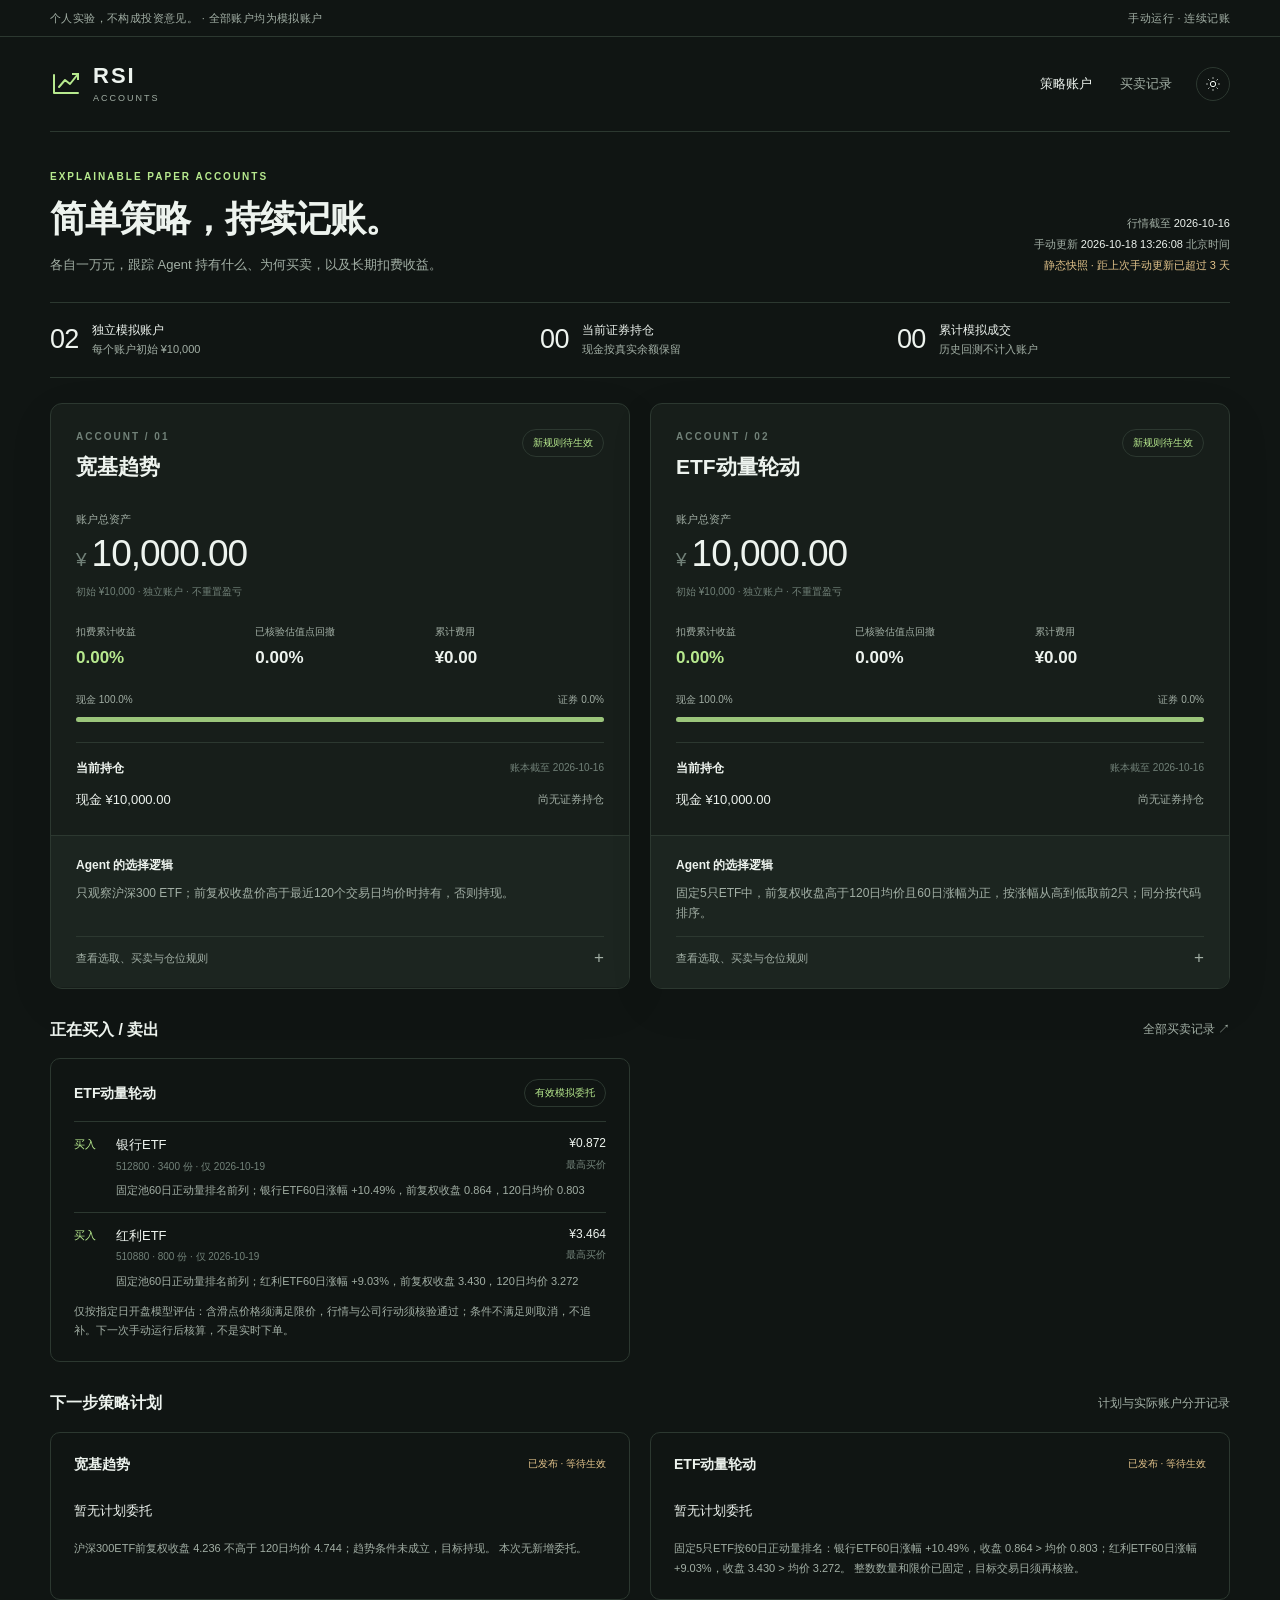
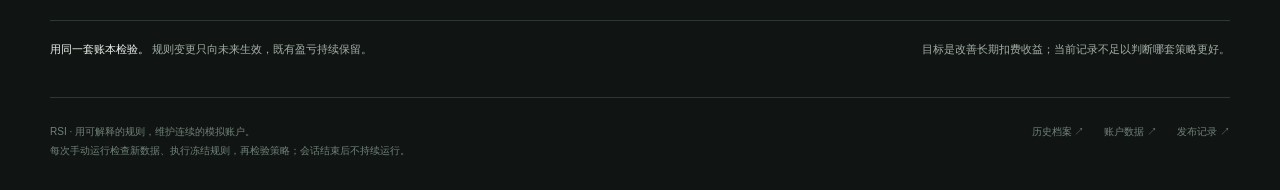
==== commit b6a874de: "Display verified future paper orders and preserve decision reasons" ====
--- a/index.html
+++ b/index.html
@@ -1,3 +1,3 @@
 <!doctype html>
 <html lang="zh-CN" data-theme="dark"><head><meta charset="utf-8"><meta name="viewport" content="width=device-width,initial-scale=1"><meta name="color-scheme" content="dark light"><meta name="description" content="各自一万元的独立模拟账户：可解释的策略、真实记账的持仓、买卖与扣费收益。"><title>策略账户 · RSI 策略账户</title><link rel="stylesheet" href="assets/accounts-v4.css"><script defer src="assets/accounts-v4.js"></script></head>
-<body><div class="topline"><div class="wrap"><span>个人实验，不构成投资意见。 · 全部账户均为模拟账户</span><span class="topline-right">手动运行 · 连续记账</span></div></div><div class="wrap"><header class="masthead"><a class="brand" href="index.html" aria-label="RSI 策略账户首页"><svg class="brand-mark" viewBox="0 0 32 32" aria-hidden="true"><path d="M4 25V7m0 18h24M9 19l6-7 5 4 8-10" fill="none" stroke="currentColor" stroke-width="2" stroke-linecap="round" stroke-linejoin="round"/><path d="M22 6h6v6" fill="none" stroke="currentColor" stroke-width="2"/></svg><span class="brand-word">RSI<small>ACCOUNTS</small></span></a><nav class="nav" aria-label="主导航"><a href="index.html" aria-current="page">策略账户</a><a href="report.html">买卖记录</a></nav><button class="theme-toggle" type="button" aria-label="切换为浅色主题" title="切换主题"><svg viewBox="0 0 24 24" width="16" height="16" aria-hidden="true"><circle cx="12" cy="12" r="4" fill="none" stroke="currentColor" stroke-width="1.5"/><path d="M12 2v2m0 16v2M2 12h2m16 0h2M5 5l1.5 1.5m11 11L19 19M5 19l1.5-1.5m11-11L19 5" stroke="currentColor" stroke-width="1.5"/></svg></button></header><main id="main"><div class="heading"><div><p class="eyebrow">EXPLAINABLE PAPER ACCOUNTS</p><h1>简单策略，持续记账。</h1><p class="subhead">各自一万元，跟踪 Agent 持有什么、为何买卖，以及长期扣费收益。</p></div><div class="freshness"><div>行情截至 <strong>2026-10-16</strong></div><div data-generated-at="2026-10-18T13:22:16+08:00">手动更新 <strong>2026-10-18 13:22:16</strong> 北京时间</div><span class="freshness-state" data-freshness>静态快照 · 下次手动运行时更新</span></div></div><div class="overview" aria-label="账户概况"><div class="overview-item"><span class="overview-value">02</span><p class="overview-label"><b>独立模拟账户</b><br>每个账户初始 ¥10,000</p></div><div class="overview-item"><span class="overview-value">00</span><p class="overview-label"><b>当前证券持仓</b><br>现金按真实余额保留</p></div><div class="overview-item"><span class="overview-value">00</span><p class="overview-label"><b>累计模拟成交</b><br>历史回测不计入账户</p></div></div><section id="accounts" aria-label="策略账户"><div class="accounts"><article class="account" id="account-defensive"><div class="account-main"><div class="account-head"><div><p class="eyebrow">ACCOUNT / 01</p><h3>宽基趋势</h3></div><span class="badge">新规则待发布</span></div><div class="balance-label">账户总资产</div><div class="balance"><small>¥</small>10,000.00</div><p class="capital">初始 ¥10,000 · 独立账户 · 不重置盈亏</p><div class="metrics"><div><p class="metric-label">扣费累计收益</p><p class="metric-value positive">0.00%</p></div><div><p class="metric-label" title="仅按已核验的收盘估值记录计算，可能缺少期间估值点">已核验估值点回撤</p><p class="metric-value">0.00%</p></div><div><p class="metric-label">累计费用</p><p class="metric-value">¥0.00</p></div></div><div class="allocation-label"><span>现金 100.0%</span><span>证券 0.0%</span></div><div class="allocation" role="img" aria-label="现金 100.0%，证券 0.0%"><span style="width:100.00%"></span></div><div class="holdings"><div class="holdings-head"><h4>当前持仓</h4><span>账本截至 2026-10-16</span></div><div class="empty-holdings"><span>现金 ¥10,000.00</span><span class="note">尚无证券持仓</span></div></div></div><div class="strategy-brief"><h4>Agent 的选择逻辑</h4><p>只观察沪深300 ETF；前复权收盘价高于最近120个交易日均价时持有，否则持现。</p><details class="rules"><summary>查看选取、买卖与仓位规则</summary><dl class="rule-list"><div><dt>选什么</dt><dd>只观察沪深300 ETF；前复权收盘价高于最近120个交易日均价时持有，否则持现。</dd></div><div><dt>何时买</dt><dd>每次手动唤醒使用最新已完成收盘；由空仓转为趋势成立时，为下一交易日冻结一日有效限价买单。</dd></div><div><dt>何时卖</dt><dd>收盘价不再高于120日均价时，为下一交易日冻结卖出全部持仓的限价单；未成交则下次唤醒重评。</dd></div><div><dt>买多少</dt><dd>首次目标不超过净值60%，100份整手；持有期间不因价格变化再平衡，保留至少100元现金。</dd></div><div><dt>生效</dt><dd>2026-10-19 09:30:00 北京时间，且此前完成发布核验与激活</dd></div><div><dt>候选池</dt><dd>沪深300ETF（510300）</dd></div><div><dt>成本</dt><dd>模拟假设：每笔佣金 0.03%，最低 ¥5.00；开盘滑点 0.05%。</dd></div><div><dt>现行</dt><dd>RULE-0001</dd></div><div><dt>原件</dt><dd><a href="strategies/STRAT-0001.json">冻结规则与计划 ↗</a></dd></div><div><dt>对照</dt><dd>计划比较同期60%沪深300买持与40%不计息现金；连续基准账户尚未实现，不能据此判断跑赢；收益 暂无</dd></div><div><dt>版本</dt><dd>1 · 待发布 · 未生效</dd></div></dl></details></div></article><article class="account" id="account-balanced_research"><div class="account-main"><div class="account-head"><div><p class="eyebrow">ACCOUNT / 02</p><h3>ETF动量轮动</h3></div><span class="badge">新规则待发布</span></div><div class="balance-label">账户总资产</div><div class="balance"><small>¥</small>10,000.00</div><p class="capital">初始 ¥10,000 · 独立账户 · 不重置盈亏</p><div class="metrics"><div><p class="metric-label">扣费累计收益</p><p class="metric-value positive">0.00%</p></div><div><p class="metric-label" title="仅按已核验的收盘估值记录计算，可能缺少期间估值点">已核验估值点回撤</p><p class="metric-value">0.00%</p></div><div><p class="metric-label">累计费用</p><p class="metric-value">¥0.00</p></div></div><div class="allocation-label"><span>现金 100.0%</span><span>证券 0.0%</span></div><div class="allocation" role="img" aria-label="现金 100.0%，证券 0.0%"><span style="width:100.00%"></span></div><div class="holdings"><div class="holdings-head"><h4>当前持仓</h4><span>账本截至 2026-10-16</span></div><div class="empty-holdings"><span>现金 ¥10,000.00</span><span class="note">尚无证券持仓</span></div></div></div><div class="strategy-brief"><h4>Agent 的选择逻辑</h4><p>固定5只ETF中，前复权收盘高于120日均价且60日涨幅为正，按涨幅从高到低取前2只；同分按代码排序。</p><details class="rules"><summary>查看选取、买卖与仓位规则</summary><dl class="rule-list"><div><dt>选什么</dt><dd>固定5只ETF中，前复权收盘高于120日均价且60日涨幅为正，按涨幅从高到低取前2只；同分按代码排序。</dd></div><div><dt>何时买</dt><dd>启用时及此后每个自然月第一次手动唤醒形成目标，下一交易日尝试成交；月内不为错过的单追价或换仓。</dd></div><div><dt>何时卖</dt><dd>月度重评时卖出落选标的或超出目标的整手数量；数据缺失则冻结该账户的新交易并保留现有持仓。</dd></div><div><dt>买多少</dt><dd>每只最多30%净值，共最多60%；不足2只时余款持现，100份整手，先卖后买，保留100元现金。</dd></div><div><dt>生效</dt><dd>2026-10-19 09:30:00 北京时间，且此前完成发布核验与激活</dd></div><div><dt>候选池</dt><dd>沪深300ETF（510300）、中证500ETF（510500）、创业板ETF（159915）、红利ETF（510880）、银行ETF（512800）</dd></div><div><dt>成本</dt><dd>模拟假设：每笔佣金 0.03%，最低 ¥5.00；开盘滑点 0.05%。</dd></div><div><dt>现行</dt><dd>RULE-0001</dd></div><div><dt>原件</dt><dd><a href="strategies/STRAT-0001.json">冻结规则与计划 ↗</a></dd></div><div><dt>对照</dt><dd>计划比较同期60%沪深300买持与40%不计息现金；连续基准账户尚未实现，不能据此判断跑赢；收益 暂无</dd></div><div><dt>版本</dt><dd>1 · 待发布 · 未生效</dd></div></dl></details></div></article></div></section><section id="orders"><div class="section-head"><h2>正在买入 / 卖出</h2><a href="report.html">全部买卖记录 ↗</a></div><div class="state-band"><div><h3>当前没有有效买卖委托</h3><p>当前没有等待执行的买卖委托。现金、证券持仓和策略计划分别记录。</p></div><span class="state-mark">有效委托 0 笔</span></div></section><section id="plans"><div class="section-head"><h2>下一步策略计划</h2><p>计划与实际账户分开记录</p></div><div class="plan-grid"><article class="plan-card"><div class="plan-head"><h3>宽基趋势</h3><span class="plan-status">保持现状</span></div><p class="plan-empty">暂无计划委托</p><p class="plan-note"></p><p class="plan-note">沪深300ETF前复权收盘 4.236 不高于 120日均价 4.744；趋势条件未成立，目标持现。 本次无新增委托。</p></article><article class="plan-card"><div class="plan-head"><h3>ETF动量轮动</h3><span class="plan-status">待发布 · 未生效</span></div><div class="order"><span class="side">买入</span><div><div class="order-name">银行ETF</div><div class="order-code">512800 · 3400 份 · 仅 2026-10-19</div></div><div class="order-price">¥0.872<small>最高买价</small></div><p class="order-reason">固定池60日正动量排名前列；银行ETF60日涨幅 +10.49%，前复权收盘 0.864，120日均价 0.803</p></div><div class="order"><span class="side">买入</span><div><div class="order-name">红利ETF</div><div class="order-code">510880 · 800 份 · 仅 2026-10-19</div></div><div class="order-price">¥3.464<small>最高买价</small></div><p class="order-reason">固定池60日正动量排名前列；红利ETF60日涨幅 +9.03%，前复权收盘 3.430，120日均价 3.272</p></div><p class="plan-note">仅按指定日开盘模型评估：含滑点价格须满足限价，行情与公司行动须核验通过；条件不满足则取消，不追补。下一次手动运行后核算，不是实时下单。</p><p class="plan-note">计划交易日：2026-10-19</p><details class="rules"><summary>本次决策完整说明</summary><p class="plan-note" style="margin-top:12px">固定5只ETF按60日正动量排名：银行ETF60日涨幅 +10.49%，收盘 0.864 &gt; 均价 0.803；红利ETF60日涨幅 +9.03%，收盘 3.430 &gt; 均价 3.272。 整数数量和限价已固定，目标交易日须再核验。</p></details></article></div></section><div class="continuity"><p><strong>用同一套账本检验。</strong> 规则变更只向未来生效，既有盈亏持续保留。</p><p>目标是改善长期扣费收益；当前记录不足以判断哪套策略更好。</p></div></main><footer class="footer"><p>RSI · 用可解释的规则，维护连续的模拟账户。<br>每次手动运行检查新数据、执行冻结规则，再检验策略；会话结束后不持续运行。</p><div class="footer-links"><a href="research/index.html">历史档案 ↗</a><a href="accounts.json">账户数据 ↗</a><a href="publication.json">发布记录 ↗</a></div></footer></div></body></html>+<body><div class="topline"><div class="wrap"><span>个人实验，不构成投资意见。 · 全部账户均为模拟账户</span><span class="topline-right">手动运行 · 连续记账</span></div></div><div class="wrap"><header class="masthead"><a class="brand" href="index.html" aria-label="RSI 策略账户首页"><svg class="brand-mark" viewBox="0 0 32 32" aria-hidden="true"><path d="M4 25V7m0 18h24M9 19l6-7 5 4 8-10" fill="none" stroke="currentColor" stroke-width="2" stroke-linecap="round" stroke-linejoin="round"/><path d="M22 6h6v6" fill="none" stroke="currentColor" stroke-width="2"/></svg><span class="brand-word">RSI<small>ACCOUNTS</small></span></a><nav class="nav" aria-label="主导航"><a href="index.html" aria-current="page">策略账户</a><a href="report.html">买卖记录</a></nav><button class="theme-toggle" type="button" aria-label="切换为浅色主题" title="切换主题"><svg viewBox="0 0 24 24" width="16" height="16" aria-hidden="true"><circle cx="12" cy="12" r="4" fill="none" stroke="currentColor" stroke-width="1.5"/><path d="M12 2v2m0 16v2M2 12h2m16 0h2M5 5l1.5 1.5m11 11L19 19M5 19l1.5-1.5m11-11L19 5" stroke="currentColor" stroke-width="1.5"/></svg></button></header><main id="main"><div class="heading"><div><p class="eyebrow">EXPLAINABLE PAPER ACCOUNTS</p><h1>简单策略，持续记账。</h1><p class="subhead">各自一万元，跟踪 Agent 持有什么、为何买卖，以及长期扣费收益。</p></div><div class="freshness"><div>行情截至 <strong>2026-10-16</strong></div><div data-generated-at="2026-10-18T13:26:08+08:00">手动更新 <strong>2026-10-18 13:26:08</strong> 北京时间</div><span class="freshness-state" data-freshness>静态快照 · 下次手动运行时更新</span></div></div><div class="overview" aria-label="账户概况"><div class="overview-item"><span class="overview-value">02</span><p class="overview-label"><b>独立模拟账户</b><br>每个账户初始 ¥10,000</p></div><div class="overview-item"><span class="overview-value">00</span><p class="overview-label"><b>当前证券持仓</b><br>现金按真实余额保留</p></div><div class="overview-item"><span class="overview-value">00</span><p class="overview-label"><b>累计模拟成交</b><br>历史回测不计入账户</p></div></div><section id="accounts" aria-label="策略账户"><div class="accounts"><article class="account" id="account-defensive"><div class="account-main"><div class="account-head"><div><p class="eyebrow">ACCOUNT / 01</p><h3>宽基趋势</h3></div><span class="badge">新规则待生效</span></div><div class="balance-label">账户总资产</div><div class="balance"><small>¥</small>10,000.00</div><p class="capital">初始 ¥10,000 · 独立账户 · 不重置盈亏</p><div class="metrics"><div><p class="metric-label">扣费累计收益</p><p class="metric-value positive">0.00%</p></div><div><p class="metric-label" title="仅按已核验的收盘估值记录计算，可能缺少期间估值点">已核验估值点回撤</p><p class="metric-value">0.00%</p></div><div><p class="metric-label">累计费用</p><p class="metric-value">¥0.00</p></div></div><div class="allocation-label"><span>现金 100.0%</span><span>证券 0.0%</span></div><div class="allocation" role="img" aria-label="现金 100.0%，证券 0.0%"><span style="width:100.00%"></span></div><div class="holdings"><div class="holdings-head"><h4>当前持仓</h4><span>账本截至 2026-10-16</span></div><div class="empty-holdings"><span>现金 ¥10,000.00</span><span class="note">尚无证券持仓</span></div></div></div><div class="strategy-brief"><h4>Agent 的选择逻辑</h4><p>只观察沪深300 ETF；前复权收盘价高于最近120个交易日均价时持有，否则持现。</p><details class="rules"><summary>查看选取、买卖与仓位规则</summary><dl class="rule-list"><div><dt>选什么</dt><dd>只观察沪深300 ETF；前复权收盘价高于最近120个交易日均价时持有，否则持现。</dd></div><div><dt>何时买</dt><dd>每次手动唤醒使用最新已完成收盘；由空仓转为趋势成立时，为下一交易日冻结一日有效限价买单。</dd></div><div><dt>何时卖</dt><dd>收盘价不再高于120日均价时，为下一交易日冻结卖出全部持仓的限价单；未成交则下次唤醒重评。</dd></div><div><dt>买多少</dt><dd>首次目标不超过净值60%，100份整手；持有期间不因价格变化再平衡，保留至少100元现金。</dd></div><div><dt>生效</dt><dd>2026-10-19 09:30:00 北京时间，且此前完成发布核验与激活</dd></div><div><dt>候选池</dt><dd>沪深300ETF（510300）</dd></div><div><dt>成本</dt><dd>模拟假设：每笔佣金 0.03%，最低 ¥5.00；开盘滑点 0.05%。</dd></div><div><dt>现行</dt><dd>RULE-0001</dd></div><div><dt>原件</dt><dd><a href="strategies/STRAT-0001.json">冻结规则与计划 ↗</a></dd></div><div><dt>对照</dt><dd>计划比较同期60%沪深300买持与40%不计息现金；连续基准账户尚未实现，不能据此判断跑赢；收益 暂无</dd></div><div><dt>版本</dt><dd>1 · 已发布 · 等待生效</dd></div></dl></details></div></article><article class="account" id="account-balanced_research"><div class="account-main"><div class="account-head"><div><p class="eyebrow">ACCOUNT / 02</p><h3>ETF动量轮动</h3></div><span class="badge">新规则待生效</span></div><div class="balance-label">账户总资产</div><div class="balance"><small>¥</small>10,000.00</div><p class="capital">初始 ¥10,000 · 独立账户 · 不重置盈亏</p><div class="metrics"><div><p class="metric-label">扣费累计收益</p><p class="metric-value positive">0.00%</p></div><div><p class="metric-label" title="仅按已核验的收盘估值记录计算，可能缺少期间估值点">已核验估值点回撤</p><p class="metric-value">0.00%</p></div><div><p class="metric-label">累计费用</p><p class="metric-value">¥0.00</p></div></div><div class="allocation-label"><span>现金 100.0%</span><span>证券 0.0%</span></div><div class="allocation" role="img" aria-label="现金 100.0%，证券 0.0%"><span style="width:100.00%"></span></div><div class="holdings"><div class="holdings-head"><h4>当前持仓</h4><span>账本截至 2026-10-16</span></div><div class="empty-holdings"><span>现金 ¥10,000.00</span><span class="note">尚无证券持仓</span></div></div></div><div class="strategy-brief"><h4>Agent 的选择逻辑</h4><p>固定5只ETF中，前复权收盘高于120日均价且60日涨幅为正，按涨幅从高到低取前2只；同分按代码排序。</p><details class="rules"><summary>查看选取、买卖与仓位规则</summary><dl class="rule-list"><div><dt>选什么</dt><dd>固定5只ETF中，前复权收盘高于120日均价且60日涨幅为正，按涨幅从高到低取前2只；同分按代码排序。</dd></div><div><dt>何时买</dt><dd>启用时及此后每个自然月第一次手动唤醒形成目标，下一交易日尝试成交；月内不为错过的单追价或换仓。</dd></div><div><dt>何时卖</dt><dd>月度重评时卖出落选标的或超出目标的整手数量；数据缺失则冻结该账户的新交易并保留现有持仓。</dd></div><div><dt>买多少</dt><dd>每只最多30%净值，共最多60%；不足2只时余款持现，100份整手，先卖后买，保留100元现金。</dd></div><div><dt>生效</dt><dd>2026-10-19 09:30:00 北京时间，且此前完成发布核验与激活</dd></div><div><dt>候选池</dt><dd>沪深300ETF（510300）、中证500ETF（510500）、创业板ETF（159915）、红利ETF（510880）、银行ETF（512800）</dd></div><div><dt>成本</dt><dd>模拟假设：每笔佣金 0.03%，最低 ¥5.00；开盘滑点 0.05%。</dd></div><div><dt>现行</dt><dd>RULE-0001</dd></div><div><dt>原件</dt><dd><a href="strategies/STRAT-0001.json">冻结规则与计划 ↗</a></dd></div><div><dt>对照</dt><dd>计划比较同期60%沪深300买持与40%不计息现金；连续基准账户尚未实现，不能据此判断跑赢；收益 暂无</dd></div><div><dt>版本</dt><dd>1 · 已发布 · 等待生效</dd></div></dl></details></div></article></div></section><section id="orders"><div class="section-head"><h2>正在买入 / 卖出</h2><a href="report.html">全部买卖记录 ↗</a></div><div class="plan-grid"><article class="plan-card"><div class="plan-head"><h3>ETF动量轮动</h3><span class="badge">有效模拟委托</span></div><div class="order"><span class="side">买入</span><div><div class="order-name">银行ETF</div><div class="order-code">512800 · 3400 份 · 仅 2026-10-19</div></div><div class="order-price">¥0.872<small>最高买价</small></div><p class="order-reason">固定池60日正动量排名前列；银行ETF60日涨幅 +10.49%，前复权收盘 0.864，120日均价 0.803</p></div><div class="order"><span class="side">买入</span><div><div class="order-name">红利ETF</div><div class="order-code">510880 · 800 份 · 仅 2026-10-19</div></div><div class="order-price">¥3.464<small>最高买价</small></div><p class="order-reason">固定池60日正动量排名前列；红利ETF60日涨幅 +9.03%，前复权收盘 3.430，120日均价 3.272</p></div><p class="plan-note">仅按指定日开盘模型评估：含滑点价格须满足限价，行情与公司行动须核验通过；条件不满足则取消，不追补。下一次手动运行后核算，不是实时下单。</p></article></div></section><section id="plans"><div class="section-head"><h2>下一步策略计划</h2><p>计划与实际账户分开记录</p></div><div class="plan-grid"><article class="plan-card"><div class="plan-head"><h3>宽基趋势</h3><span class="plan-status">已发布 · 等待生效</span></div><p class="plan-empty">暂无计划委托</p><p class="plan-note"></p><p class="plan-note">沪深300ETF前复权收盘 4.236 不高于 120日均价 4.744；趋势条件未成立，目标持现。 本次无新增委托。</p></article><article class="plan-card"><div class="plan-head"><h3>ETF动量轮动</h3><span class="plan-status">已发布 · 等待生效</span></div><p class="plan-empty">暂无计划委托</p><p class="plan-note"></p><p class="plan-note">固定5只ETF按60日正动量排名：银行ETF60日涨幅 +10.49%，收盘 0.864 &gt; 均价 0.803；红利ETF60日涨幅 +9.03%，收盘 3.430 &gt; 均价 3.272。 整数数量和限价已固定，目标交易日须再核验。</p></article></div></section><div class="continuity"><p><strong>用同一套账本检验。</strong> 规则变更只向未来生效，既有盈亏持续保留。</p><p>目标是改善长期扣费收益；当前记录不足以判断哪套策略更好。</p></div></main><footer class="footer"><p>RSI · 用可解释的规则，维护连续的模拟账户。<br>每次手动运行检查新数据、执行冻结规则，再检验策略；会话结束后不持续运行。</p><div class="footer-links"><a href="research/index.html">历史档案 ↗</a><a href="accounts.json">账户数据 ↗</a><a href="publication.json">发布记录 ↗</a></div></footer></div></body></html>
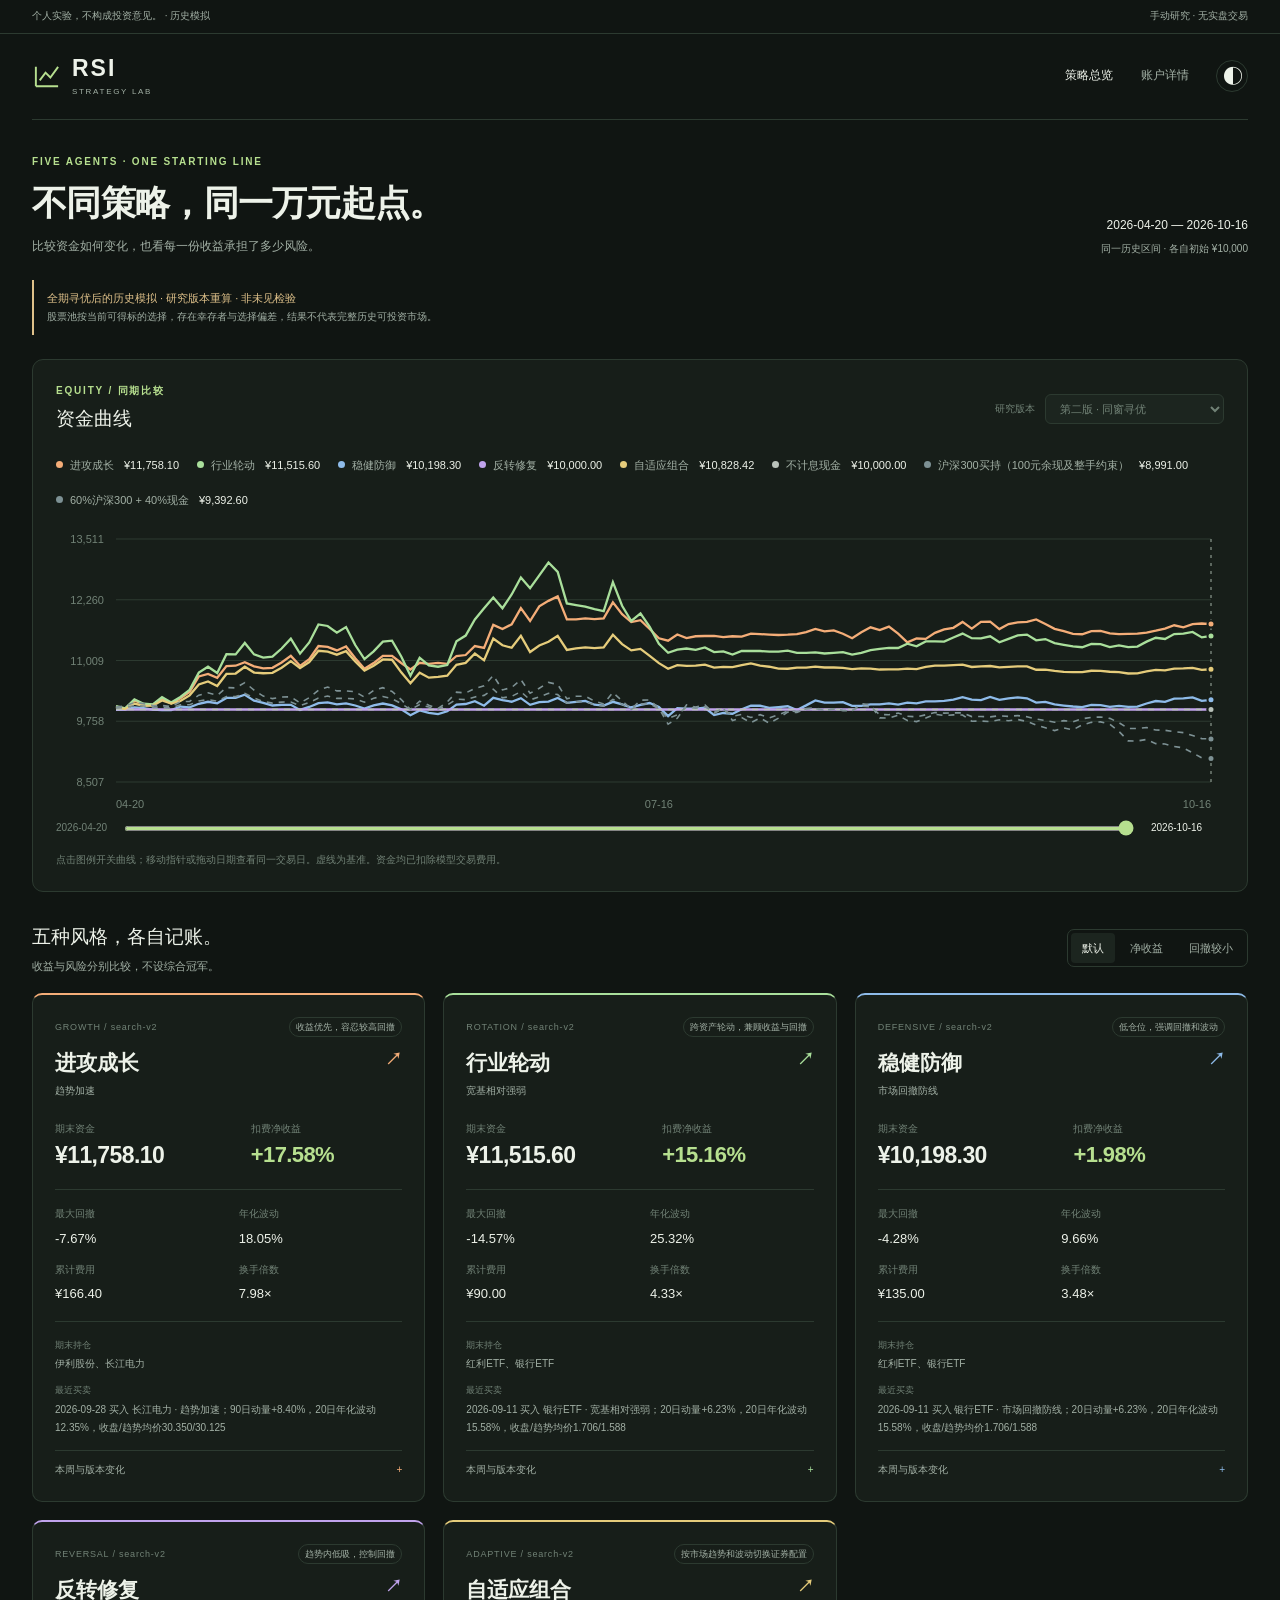
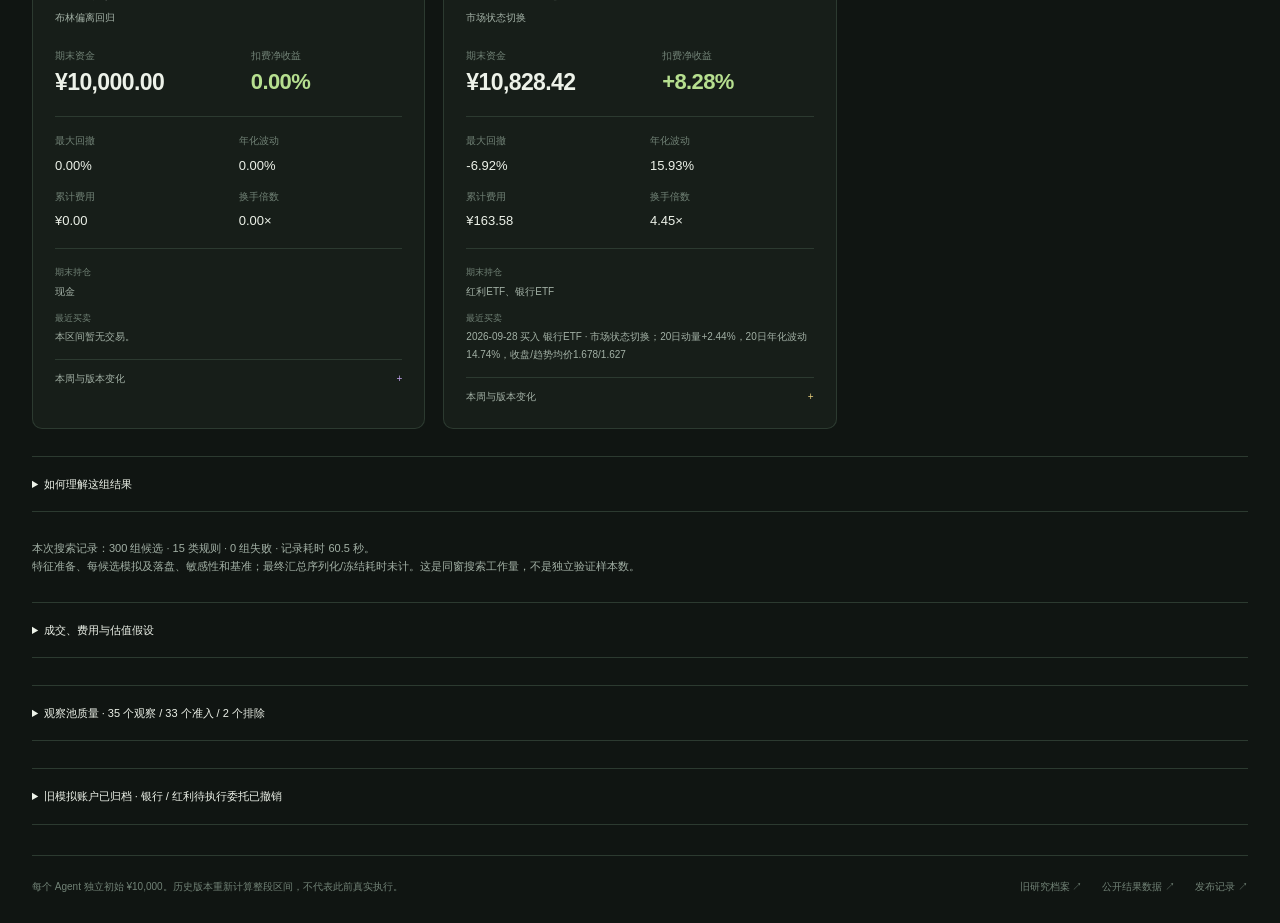
==== commit 2fbabbfe: "Publish five historical simulation agents with returns risk and strategy explanations" ====
--- a/index.html
+++ b/index.html
@@ -1,3 +1 @@
-<!doctype html>
-<html lang="zh-CN" data-theme="dark"><head><meta charset="utf-8"><meta name="viewport" content="width=device-width,initial-scale=1"><meta name="color-scheme" content="dark light"><meta name="description" content="各自一万元的独立模拟账户：可解释的策略、真实记账的持仓、买卖与扣费收益。"><title>策略账户 · RSI 策略账户</title><link rel="stylesheet" href="assets/accounts-v4.css"><script defer src="assets/accounts-v4.js"></script></head>
-<body><div class="topline"><div class="wrap"><span>个人实验，不构成投资意见。 · 全部账户均为模拟账户</span><span class="topline-right">手动运行 · 连续记账</span></div></div><div class="wrap"><header class="masthead"><a class="brand" href="index.html" aria-label="RSI 策略账户首页"><svg class="brand-mark" viewBox="0 0 32 32" aria-hidden="true"><path d="M4 25V7m0 18h24M9 19l6-7 5 4 8-10" fill="none" stroke="currentColor" stroke-width="2" stroke-linecap="round" stroke-linejoin="round"/><path d="M22 6h6v6" fill="none" stroke="currentColor" stroke-width="2"/></svg><span class="brand-word">RSI<small>ACCOUNTS</small></span></a><nav class="nav" aria-label="主导航"><a href="index.html" aria-current="page">策略账户</a><a href="report.html">买卖记录</a></nav><button class="theme-toggle" type="button" aria-label="切换为浅色主题" title="切换主题"><svg viewBox="0 0 24 24" width="16" height="16" aria-hidden="true"><circle cx="12" cy="12" r="4" fill="none" stroke="currentColor" stroke-width="1.5"/><path d="M12 2v2m0 16v2M2 12h2m16 0h2M5 5l1.5 1.5m11 11L19 19M5 19l1.5-1.5m11-11L19 5" stroke="currentColor" stroke-width="1.5"/></svg></button></header><main id="main"><div class="heading"><div><p class="eyebrow">EXPLAINABLE PAPER ACCOUNTS</p><h1>简单策略，持续记账。</h1><p class="subhead">各自一万元，跟踪 Agent 持有什么、为何买卖，以及长期扣费收益。</p></div><div class="freshness"><div>行情截至 <strong>2026-10-16</strong></div><div data-generated-at="2026-10-18T13:26:08+08:00">手动更新 <strong>2026-10-18 13:26:08</strong> 北京时间</div><span class="freshness-state" data-freshness>静态快照 · 下次手动运行时更新</span></div></div><div class="overview" aria-label="账户概况"><div class="overview-item"><span class="overview-value">02</span><p class="overview-label"><b>独立模拟账户</b><br>每个账户初始 ¥10,000</p></div><div class="overview-item"><span class="overview-value">00</span><p class="overview-label"><b>当前证券持仓</b><br>现金按真实余额保留</p></div><div class="overview-item"><span class="overview-value">00</span><p class="overview-label"><b>累计模拟成交</b><br>历史回测不计入账户</p></div></div><section id="accounts" aria-label="策略账户"><div class="accounts"><article class="account" id="account-defensive"><div class="account-main"><div class="account-head"><div><p class="eyebrow">ACCOUNT / 01</p><h3>宽基趋势</h3></div><span class="badge">新规则待生效</span></div><div class="balance-label">账户总资产</div><div class="balance"><small>¥</small>10,000.00</div><p class="capital">初始 ¥10,000 · 独立账户 · 不重置盈亏</p><div class="metrics"><div><p class="metric-label">扣费累计收益</p><p class="metric-value positive">0.00%</p></div><div><p class="metric-label" title="仅按已核验的收盘估值记录计算，可能缺少期间估值点">已核验估值点回撤</p><p class="metric-value">0.00%</p></div><div><p class="metric-label">累计费用</p><p class="metric-value">¥0.00</p></div></div><div class="allocation-label"><span>现金 100.0%</span><span>证券 0.0%</span></div><div class="allocation" role="img" aria-label="现金 100.0%，证券 0.0%"><span style="width:100.00%"></span></div><div class="holdings"><div class="holdings-head"><h4>当前持仓</h4><span>账本截至 2026-10-16</span></div><div class="empty-holdings"><span>现金 ¥10,000.00</span><span class="note">尚无证券持仓</span></div></div></div><div class="strategy-brief"><h4>Agent 的选择逻辑</h4><p>只观察沪深300 ETF；前复权收盘价高于最近120个交易日均价时持有，否则持现。</p><details class="rules"><summary>查看选取、买卖与仓位规则</summary><dl class="rule-list"><div><dt>选什么</dt><dd>只观察沪深300 ETF；前复权收盘价高于最近120个交易日均价时持有，否则持现。</dd></div><div><dt>何时买</dt><dd>每次手动唤醒使用最新已完成收盘；由空仓转为趋势成立时，为下一交易日冻结一日有效限价买单。</dd></div><div><dt>何时卖</dt><dd>收盘价不再高于120日均价时，为下一交易日冻结卖出全部持仓的限价单；未成交则下次唤醒重评。</dd></div><div><dt>买多少</dt><dd>首次目标不超过净值60%，100份整手；持有期间不因价格变化再平衡，保留至少100元现金。</dd></div><div><dt>生效</dt><dd>2026-10-19 09:30:00 北京时间，且此前完成发布核验与激活</dd></div><div><dt>候选池</dt><dd>沪深300ETF（510300）</dd></div><div><dt>成本</dt><dd>模拟假设：每笔佣金 0.03%，最低 ¥5.00；开盘滑点 0.05%。</dd></div><div><dt>现行</dt><dd>RULE-0001</dd></div><div><dt>原件</dt><dd><a href="strategies/STRAT-0001.json">冻结规则与计划 ↗</a></dd></div><div><dt>对照</dt><dd>计划比较同期60%沪深300买持与40%不计息现金；连续基准账户尚未实现，不能据此判断跑赢；收益 暂无</dd></div><div><dt>版本</dt><dd>1 · 已发布 · 等待生效</dd></div></dl></details></div></article><article class="account" id="account-balanced_research"><div class="account-main"><div class="account-head"><div><p class="eyebrow">ACCOUNT / 02</p><h3>ETF动量轮动</h3></div><span class="badge">新规则待生效</span></div><div class="balance-label">账户总资产</div><div class="balance"><small>¥</small>10,000.00</div><p class="capital">初始 ¥10,000 · 独立账户 · 不重置盈亏</p><div class="metrics"><div><p class="metric-label">扣费累计收益</p><p class="metric-value positive">0.00%</p></div><div><p class="metric-label" title="仅按已核验的收盘估值记录计算，可能缺少期间估值点">已核验估值点回撤</p><p class="metric-value">0.00%</p></div><div><p class="metric-label">累计费用</p><p class="metric-value">¥0.00</p></div></div><div class="allocation-label"><span>现金 100.0%</span><span>证券 0.0%</span></div><div class="allocation" role="img" aria-label="现金 100.0%，证券 0.0%"><span style="width:100.00%"></span></div><div class="holdings"><div class="holdings-head"><h4>当前持仓</h4><span>账本截至 2026-10-16</span></div><div class="empty-holdings"><span>现金 ¥10,000.00</span><span class="note">尚无证券持仓</span></div></div></div><div class="strategy-brief"><h4>Agent 的选择逻辑</h4><p>固定5只ETF中，前复权收盘高于120日均价且60日涨幅为正，按涨幅从高到低取前2只；同分按代码排序。</p><details class="rules"><summary>查看选取、买卖与仓位规则</summary><dl class="rule-list"><div><dt>选什么</dt><dd>固定5只ETF中，前复权收盘高于120日均价且60日涨幅为正，按涨幅从高到低取前2只；同分按代码排序。</dd></div><div><dt>何时买</dt><dd>启用时及此后每个自然月第一次手动唤醒形成目标，下一交易日尝试成交；月内不为错过的单追价或换仓。</dd></div><div><dt>何时卖</dt><dd>月度重评时卖出落选标的或超出目标的整手数量；数据缺失则冻结该账户的新交易并保留现有持仓。</dd></div><div><dt>买多少</dt><dd>每只最多30%净值，共最多60%；不足2只时余款持现，100份整手，先卖后买，保留100元现金。</dd></div><div><dt>生效</dt><dd>2026-10-19 09:30:00 北京时间，且此前完成发布核验与激活</dd></div><div><dt>候选池</dt><dd>沪深300ETF（510300）、中证500ETF（510500）、创业板ETF（159915）、红利ETF（510880）、银行ETF（512800）</dd></div><div><dt>成本</dt><dd>模拟假设：每笔佣金 0.03%，最低 ¥5.00；开盘滑点 0.05%。</dd></div><div><dt>现行</dt><dd>RULE-0001</dd></div><div><dt>原件</dt><dd><a href="strategies/STRAT-0001.json">冻结规则与计划 ↗</a></dd></div><div><dt>对照</dt><dd>计划比较同期60%沪深300买持与40%不计息现金；连续基准账户尚未实现，不能据此判断跑赢；收益 暂无</dd></div><div><dt>版本</dt><dd>1 · 已发布 · 等待生效</dd></div></dl></details></div></article></div></section><section id="orders"><div class="section-head"><h2>正在买入 / 卖出</h2><a href="report.html">全部买卖记录 ↗</a></div><div class="plan-grid"><article class="plan-card"><div class="plan-head"><h3>ETF动量轮动</h3><span class="badge">有效模拟委托</span></div><div class="order"><span class="side">买入</span><div><div class="order-name">银行ETF</div><div class="order-code">512800 · 3400 份 · 仅 2026-10-19</div></div><div class="order-price">¥0.872<small>最高买价</small></div><p class="order-reason">固定池60日正动量排名前列；银行ETF60日涨幅 +10.49%，前复权收盘 0.864，120日均价 0.803</p></div><div class="order"><span class="side">买入</span><div><div class="order-name">红利ETF</div><div class="order-code">510880 · 800 份 · 仅 2026-10-19</div></div><div class="order-price">¥3.464<small>最高买价</small></div><p class="order-reason">固定池60日正动量排名前列；红利ETF60日涨幅 +9.03%，前复权收盘 3.430，120日均价 3.272</p></div><p class="plan-note">仅按指定日开盘模型评估：含滑点价格须满足限价，行情与公司行动须核验通过；条件不满足则取消，不追补。下一次手动运行后核算，不是实时下单。</p></article></div></section><section id="plans"><div class="section-head"><h2>下一步策略计划</h2><p>计划与实际账户分开记录</p></div><div class="plan-grid"><article class="plan-card"><div class="plan-head"><h3>宽基趋势</h3><span class="plan-status">已发布 · 等待生效</span></div><p class="plan-empty">暂无计划委托</p><p class="plan-note"></p><p class="plan-note">沪深300ETF前复权收盘 4.236 不高于 120日均价 4.744；趋势条件未成立，目标持现。 本次无新增委托。</p></article><article class="plan-card"><div class="plan-head"><h3>ETF动量轮动</h3><span class="plan-status">已发布 · 等待生效</span></div><p class="plan-empty">暂无计划委托</p><p class="plan-note"></p><p class="plan-note">固定5只ETF按60日正动量排名：银行ETF60日涨幅 +10.49%，收盘 0.864 &gt; 均价 0.803；红利ETF60日涨幅 +9.03%，收盘 3.430 &gt; 均价 3.272。 整数数量和限价已固定，目标交易日须再核验。</p></article></div></section><div class="continuity"><p><strong>用同一套账本检验。</strong> 规则变更只向未来生效，既有盈亏持续保留。</p><p>目标是改善长期扣费收益；当前记录不足以判断哪套策略更好。</p></div></main><footer class="footer"><p>RSI · 用可解释的规则，维护连续的模拟账户。<br>每次手动运行检查新数据、执行冻结规则，再检验策略；会话结束后不持续运行。</p><div class="footer-links"><a href="research/index.html">历史档案 ↗</a><a href="accounts.json">账户数据 ↗</a><a href="publication.json">发布记录 ↗</a></div></footer></div></body></html>+<!doctype html><html lang="zh-CN" data-theme="dark"><head><meta charset="utf-8"><meta name="viewport" content="width=device-width,initial-scale=1"><meta name="color-scheme" content="dark light"><meta name="description" content="五种风格各自一万元的历史策略模拟：同日起点、扣费收益、回撤与每笔交易。全期寻优后重算，非未见检验。"><title>五 Agent 历史模拟 · RSI Strategy Lab</title><link rel="stylesheet" href="assets/history-v5.css"><script defer src="assets/history-v5.js"></script></head><body data-page="overview"><div class="topline"><div class="wrap"><span>个人实验，不构成投资意见。 · 历史模拟</span><span>手动研究 · 无实盘交易</span></div></div><div class="wrap"><header class="masthead"><a class="brand" href="index.html"><svg viewBox="0 0 30 30" width="29" height="29" aria-hidden="true"><path d="M4 25V5m0 20h23M8 19l6-8 5 5 8-11" fill="none" stroke="currentColor" stroke-width="2"/></svg><span>RSI<small>STRATEGY LAB</small></span></a><nav aria-label="主导航"><a href="index.html" aria-current="page">策略总览</a><a href="report.html">账户详情</a></nav><button class="theme-toggle" type="button" aria-label="切换浅色主题">◐</button></header><main><section class="heading"><div><p class="eyebrow">FIVE AGENTS · ONE STARTING LINE</p><h1>不同策略，同一万元起点。</h1><p class="subtitle">比较资金如何变化，也看每一份收益承担了多少风险。</p></div><div class="period"><span>2026-04-20 — 2026-10-16</span><small>同一历史区间 · 各自初始 ¥10,000</small></div></section><div class="disclosure"><strong>全期寻优后的历史模拟 · 研究版本重算 · 非未见检验</strong><span>股票池按当前可得标的选择，存在幸存者与选择偏差，结果不代表完整历史可投资市场。</span></div><section class="panel comparison"><div class="panel-heading"><div><p class="eyebrow">EQUITY / 同期比较</p><h2>资金曲线</h2></div><label class="select-label">研究版本<select data-version-select aria-label="研究版本"><option value="baseline-v1">第一版 · 搜索前固定基线</option><option value="search-v2" selected>第二版 · 同窗寻优</option></select></label></div><div class="legend" data-legend aria-label="切换曲线"></div><div class="chart-shell" data-chart="comparison"><svg class="chart" viewBox="0 0 1000 300" role="img" aria-label="五个 Agent 与基准的同日资金曲线"></svg><div class="chart-readout" aria-live="polite"></div></div><div class="date-control"><span data-first-date>2026-04-20</span><input type="range" min="0" max="1" value="1" data-date-range aria-label="查看指定交易日资金"><strong data-selected-date>2026-10-16</strong></div><p class="chart-note">点击图例开关曲线；移动指针或拖动日期查看同一交易日。虚线为基准。资金均已扣除模型交易费用。</p></section><section id="agents"><div class="section-heading"><div><h2>五种风格，各自记账。</h2><p>收益与风险分别比较，不设综合冠军。</p></div><div class="sort" aria-label="排序方式"><button type="button" data-sort="identity" aria-pressed="true">默认</button><button type="button" data-sort="return" aria-pressed="false">净收益</button><button type="button" data-sort="drawdown" aria-pressed="false">回撤较小</button></div></div><div class="agent-grid" data-agent-grid><article class="agent-card" data-agent="growth" style="--agent:#f4ad78"><div class="card-head"><p class="agent-id">GROWTH / search-v2</p><span class="risk-tag">收益优先，容忍较高回撤</span></div><h3><a href="report.html?agent=growth">进攻成长 <span>↗</span></a></h3><p class="family">趋势加速</p><div class="card-main"><div><span>期末资金</span><strong>¥11,758.10</strong></div><div><span>扣费净收益</span><strong class="gain">+17.58%</strong></div></div><div class="card-metrics"><div><span>最大回撤</span><b>-7.67%</b></div><div><span>年化波动</span><b>18.05%</b></div><div><span>累计费用</span><b>¥166.40</b></div><div><span>换手倍数</span><b>7.98×</b></div></div><div class="card-copy"><p><span>期末持仓</span>伊利股份、长江电力</p><p><span>最近买卖</span>2026-09-28 买入 长江电力 · 趋势加速；90日动量+8.40%，20日年化波动12.35%，收盘/趋势均价30.350/30.125</p><details><summary>本周与版本变化</summary><p><span>本周</span>末周+0.80%，0笔模拟成交；新增无，退出无。趋势加速选入3只，目标证券仓位85.0%；余款持现。</p><p><span>对上版</span>相同半年重放：净收益变化+22.68%、回撤幅度变化-10.28%、年化波动变化-1.96%；不是样本外提升。</p><p class="detail-footnote">收益、回撤与波动变化均为百分点差；同窗重算。</p></details></div></article><article class="agent-card" data-agent="rotation" style="--agent:#a9df9b"><div class="card-head"><p class="agent-id">ROTATION / search-v2</p><span class="risk-tag">跨资产轮动，兼顾收益与回撤</span></div><h3><a href="report.html?agent=rotation">行业轮动 <span>↗</span></a></h3><p class="family">宽基相对强弱</p><div class="card-main"><div><span>期末资金</span><strong>¥11,515.60</strong></div><div><span>扣费净收益</span><strong class="gain">+15.16%</strong></div></div><div class="card-metrics"><div><span>最大回撤</span><b>-14.57%</b></div><div><span>年化波动</span><b>25.32%</b></div><div><span>累计费用</span><b>¥90.00</b></div><div><span>换手倍数</span><b>4.33×</b></div></div><div class="card-copy"><p><span>期末持仓</span>红利ETF、银行ETF</p><p><span>最近买卖</span>2026-09-11 买入 银行ETF · 宽基相对强弱；20日动量+6.23%，20日年化波动15.58%，收盘/趋势均价1.706/1.588</p><details><summary>本周与版本变化</summary><p><span>本周</span>末周+0.55%，0笔模拟成交；新增无，退出无。宽基相对强弱选入2只，目标证券仓位70.0%；余款持现。</p><p><span>对上版</span>相同半年重放：净收益变化+13.29%、回撤幅度变化-2.35%、年化波动变化+2.13%；不是样本外提升。</p><p class="detail-footnote">收益、回撤与波动变化均为百分点差；同窗重算。</p></details></div></article><article class="agent-card" data-agent="defensive" style="--agent:#8ebbe9"><div class="card-head"><p class="agent-id">DEFENSIVE / search-v2</p><span class="risk-tag">低仓位，强调回撤和波动</span></div><h3><a href="report.html?agent=defensive">稳健防御 <span>↗</span></a></h3><p class="family">市场回撤防线</p><div class="card-main"><div><span>期末资金</span><strong>¥10,198.30</strong></div><div><span>扣费净收益</span><strong class="gain">+1.98%</strong></div></div><div class="card-metrics"><div><span>最大回撤</span><b>-4.28%</b></div><div><span>年化波动</span><b>9.66%</b></div><div><span>累计费用</span><b>¥135.00</b></div><div><span>换手倍数</span><b>3.48×</b></div></div><div class="card-copy"><p><span>期末持仓</span>红利ETF、银行ETF</p><p><span>最近买卖</span>2026-09-11 买入 银行ETF · 市场回撤防线；20日动量+6.23%，20日年化波动15.58%，收盘/趋势均价1.706/1.588</p><details><summary>本周与版本变化</summary><p><span>本周</span>末周+0.39%，0笔模拟成交；新增无，退出无。市场回撤防线选入2只，目标证券仓位50.0%；余款持现。</p><p><span>对上版</span>相同半年重放：净收益变化+6.23%、回撤幅度变化-2.84%、年化波动变化+1.25%；不是样本外提升。</p><p class="detail-footnote">收益、回撤与波动变化均为百分点差；同窗重算。</p></details></div></article><article class="agent-card" data-agent="reversal" style="--agent:#c0a3ec"><div class="card-head"><p class="agent-id">REVERSAL / search-v2</p><span class="risk-tag">趋势内低吸，控制回撤</span></div><h3><a href="report.html?agent=reversal">反转修复 <span>↗</span></a></h3><p class="family">布林偏离回归</p><div class="card-main"><div><span>期末资金</span><strong>¥10,000.00</strong></div><div><span>扣费净收益</span><strong class="gain">+0.00%</strong></div></div><div class="card-metrics"><div><span>最大回撤</span><b>+0.00%</b></div><div><span>年化波动</span><b>0.00%</b></div><div><span>累计费用</span><b>¥0.00</b></div><div><span>换手倍数</span><b>0.00×</b></div></div><div class="card-copy"><p><span>期末持仓</span>现金</p><p><span>最近买卖</span>本区间暂无交易。</p><details><summary>本周与版本变化</summary><p><span>本周</span>末周+0.00%，0笔模拟成交；新增无，退出无。布林偏离回归选入0只，目标证券仓位0.0%；余款持现。</p><p><span>对上版</span>相同半年重放：净收益变化+5.92%、回撤幅度变化-10.49%、年化波动变化-13.06%；不是样本外提升。</p><p class="detail-footnote">收益、回撤与波动变化均为百分点差；同窗重算。</p></details></div></article><article class="agent-card" data-agent="adaptive" style="--agent:#e5cc7b"><div class="card-head"><p class="agent-id">ADAPTIVE / search-v2</p><span class="risk-tag">按市场趋势和波动切换证券配置</span></div><h3><a href="report.html?agent=adaptive">自适应组合 <span>↗</span></a></h3><p class="family">市场状态切换</p><div class="card-main"><div><span>期末资金</span><strong>¥10,828.42</strong></div><div><span>扣费净收益</span><strong class="gain">+8.28%</strong></div></div><div class="card-metrics"><div><span>最大回撤</span><b>-6.92%</b></div><div><span>年化波动</span><b>15.93%</b></div><div><span>累计费用</span><b>¥163.58</b></div><div><span>换手倍数</span><b>4.45×</b></div></div><div class="card-copy"><p><span>期末持仓</span>红利ETF、银行ETF</p><p><span>最近买卖</span>2026-09-28 买入 银行ETF · 市场状态切换；20日动量+2.44%，20日年化波动14.74%，收盘/趋势均价1.678/1.627</p><details><summary>本周与版本变化</summary><p><span>本周</span>末周+0.23%，0笔模拟成交；新增无，退出无。市场状态切换选入2只，目标证券仓位30.0%；余款持现。</p><p><span>对上版</span>相同半年重放：净收益变化+8.16%、回撤幅度变化-5.40%、年化波动变化+0.21%；不是样本外提升。</p><p class="detail-footnote">收益、回撤与波动变化均为百分点差；同窗重算。</p></details></div></article></div><p class="sr-only" data-sort-status aria-live="polite"></p></section><details class="limitations"><summary>如何理解这组结果</summary><ul><li>全期寻优后的历史模拟 · 研究版本重算 · 非未见检验。参数和策略选择已经使用整个区间，不能当作独立验证。</li><li>股票池按当前可得标的选择，存在幸存者与选择偏差，结果不代表完整历史可投资市场。</li><li>全部为同一历史半年内寻优，不是样本外或发布后业绩</li><li>新版本从原始10000元完整重放；旧版完整保留，不拼接周冠军</li><li>仅手动有界运行，不连接真实账户、不创建后台研究任务</li><li>供应商qfq仅用于数据核验，交易信号由原价和当时已知核验公司行动逐日构建</li><li>现金分红记录权益、除权应收、支付入账；股票卖出FIFO持有期税计提与券商实际清算可能不同</li></ul></details><p class="detail-footnote">本次搜索记录：300 组候选 · 15 类规则 · 0 组失败 · 记录耗时 60.5 秒。<br>特征准备、每候选模拟及落盘、敏感性和基准；最终汇总序列化/冻结耗时未计。这是同窗搜索工作量，不是独立验证样本数。</p><details class="limitations" data-model-assumptions><summary>成交、费用与估值假设</summary><ul><li>收盘信号先固定数量与限价，下一交易日用开盘价代理成交。买入上限为信号收盘价 +2%，卖出下限为 −2%，按价格档位取整；再计 5bp（0.05%）不利滑点，超限则取消。</li><li>基础佣金假设为成交额的 0.03%（万分之三），每笔最低 ¥5。股票卖出另计 0.05% 印花税，股票买卖双边计 0.001% 过户费；本模型 ETF 不计这两项税费。</li><li>停牌、缺价、开盘触及价格限制或除权日遗留委托不成交。日线开盘是代理模型，全天成交量不能证明开盘时可成交。</li><li>期末持仓按收盘价估值，没有强制清仓。应收现金红利计入资产，支付后才成为现金；未卖出股票的潜在红利税尚未扣减，卖出时按模型计提。</li><li>风险上限在目标配置与买入前检查时约束；持有期间价格漂移可能使实际仓位超过上限，不是每天自动降仓的硬性保证。</li><li>换手倍数 = 累计买入与卖出成交额 ÷ 初始 ¥10,000，按双边成交额计算。</li></ul></details><details class="limitations" data-universe><summary>观察池质量 · 35 个观察 / 33 个准入 / 2 个排除</summary><p style="margin:12px 0">固定当前观察池与完整区间数据准入均有选择偏差。排除项保留原始观察身份与原因，未把它们隐藏为不存在。</p><div class="table-scroll"><table><caption class="sr-only">观察池元信息与准入结果，不含原始行情</caption><thead><tr><th>代码</th><th>名称</th><th>品种</th><th>板块</th><th>状态</th><th>检查说明</th></tr></thead><tbody><tr><td>000333</td><td>美的集团</td><td>股票</td><td>家电</td><td>准入</td><td class="reason">通过本次数据准入检查</td></tr><tr><td>000651</td><td>格力电器</td><td>股票</td><td>家电</td><td>准入</td><td class="reason">通过本次数据准入检查</td></tr><tr><td>000858</td><td>五粮液</td><td>股票</td><td>白酒</td><td>准入</td><td class="reason">通过本次数据准入检查</td></tr><tr><td>002594</td><td>比亚迪</td><td>股票</td><td>汽车</td><td>排除</td><td class="reason">已取得送股公告；本引擎暂不支持红股税账务，故排除。</td></tr><tr><td>002648</td><td>卫星化学</td><td>股票</td><td>化工</td><td>准入</td><td class="reason">通过本次数据准入检查</td></tr><tr><td>159915</td><td>创业板ETF</td><td>ETF</td><td>宽基</td><td>准入</td><td class="reason">通过本次数据准入检查</td></tr><tr><td>159928</td><td>消费ETF</td><td>ETF</td><td>消费</td><td>准入</td><td class="reason">通过本次数据准入检查</td></tr><tr><td>510050</td><td>上证50ETF</td><td>ETF</td><td>宽基</td><td>准入</td><td class="reason">通过本次数据准入检查</td></tr><tr><td>510300</td><td>沪深300ETF</td><td>ETF</td><td>宽基</td><td>准入</td><td class="reason">通过本次数据准入检查</td></tr><tr><td>510500</td><td>中证500ETF</td><td>ETF</td><td>宽基</td><td>准入</td><td class="reason">通过本次数据准入检查</td></tr><tr><td>510880</td><td>红利ETF</td><td>ETF</td><td>红利</td><td>准入</td><td class="reason">通过本次数据准入检查</td></tr><tr><td>512000</td><td>券商ETF</td><td>ETF</td><td>证券</td><td>准入</td><td class="reason">通过本次数据准入检查</td></tr><tr><td>512010</td><td>医药ETF</td><td>ETF</td><td>医药</td><td>准入</td><td class="reason">通过本次数据准入检查</td></tr><tr><td>512660</td><td>军工ETF</td><td>ETF</td><td>军工</td><td>排除</td><td class="reason">腾讯前复权价格未获取；价格数据校验未完成；不足以满足指标预热期</td></tr><tr><td>512760</td><td>芯片ETF</td><td>ETF</td><td>芯片</td><td>准入</td><td class="reason">通过本次数据准入检查</td></tr><tr><td>512800</td><td>银行ETF</td><td>ETF</td><td>银行</td><td>准入</td><td class="reason">通过本次数据准入检查</td></tr><tr><td>600025</td><td>华能水电</td><td>股票</td><td>公用</td><td>准入</td><td class="reason">通过本次数据准入检查</td></tr><tr><td>600028</td><td>中国石化</td><td>股票</td><td>能源</td><td>准入</td><td class="reason">通过本次数据准入检查</td></tr><tr><td>600030</td><td>中信证券</td><td>股票</td><td>证券</td><td>准入</td><td class="reason">通过本次数据准入检查</td></tr><tr><td>600036</td><td>招商银行</td><td>股票</td><td>银行</td><td>准入</td><td class="reason">通过本次数据准入检查</td></tr><tr><td>600104</td><td>上汽集团</td><td>股票</td><td>汽车</td><td>准入</td><td class="reason">通过本次数据准入检查</td></tr><tr><td>600276</td><td>恒瑞医药</td><td>股票</td><td>医药</td><td>准入</td><td class="reason">通过本次数据准入检查</td></tr><tr><td>600309</td><td>万华化学</td><td>股票</td><td>化工</td><td>准入</td><td class="reason">通过本次数据准入检查</td></tr><tr><td>600436</td><td>片仔癀</td><td>股票</td><td>医药</td><td>准入</td><td class="reason">通过本次数据准入检查</td></tr><tr><td>600519</td><td>贵州茅台</td><td>股票</td><td>白酒</td><td>准入</td><td class="reason">通过本次数据准入检查</td></tr><tr><td>600887</td><td>伊利股份</td><td>股票</td><td>食品</td><td>准入</td><td class="reason">通过本次数据准入检查</td></tr><tr><td>600900</td><td>长江电力</td><td>股票</td><td>公用</td><td>准入</td><td class="reason">通过本次数据准入检查</td></tr><tr><td>601088</td><td>中国神华</td><td>股票</td><td>能源</td><td>准入</td><td class="reason">通过本次数据准入检查</td></tr><tr><td>601318</td><td>中国平安</td><td>股票</td><td>保险</td><td>准入</td><td class="reason">通过本次数据准入检查</td></tr><tr><td>601390</td><td>中国中铁</td><td>股票</td><td>建筑</td><td>准入</td><td class="reason">通过本次数据准入检查</td></tr><tr><td>601398</td><td>工商银行</td><td>股票</td><td>银行</td><td>准入</td><td class="reason">通过本次数据准入检查</td></tr><tr><td>601601</td><td>中国太保</td><td>股票</td><td>保险</td><td>准入</td><td class="reason">通过本次数据准入检查</td></tr><tr><td>601668</td><td>中国建筑</td><td>股票</td><td>建筑</td><td>准入</td><td class="reason">通过本次数据准入检查</td></tr><tr><td>601688</td><td>华泰证券</td><td>股票</td><td>证券</td><td>准入</td><td class="reason">通过本次数据准入检查</td></tr><tr><td>603288</td><td>海天味业</td><td>股票</td><td>食品</td><td>准入</td><td class="reason">通过本次数据准入检查</td></tr></tbody></table></div></details><details class="limitations"><summary>旧模拟账户已归档 · 银行 / 红利待执行委托已撤销</summary><p style="margin-top:12px">此前两个前瞻账户保留原始记录，已撤销 2 笔未执行委托。五个历史模拟 Agent 使用各自独立的研究资金，未转移或重置旧账户资金。</p><p><a href="strategies/STRAT-0001.json">旧策略冻结原文（已归档，不再执行） ↗</a></p></details></main><footer><p>每个 Agent 独立初始 ¥10,000。历史版本重新计算整段区间，不代表此前真实执行。</p><div><a href="research/index.html">旧研究档案 ↗</a><a href="accounts.json">公开结果数据 ↗</a><a href="publication.json">发布记录 ↗</a></div></footer></div><script id="history-data" type="application/json">{"schema_version":1,"mode":"historical_simulation","initial_capital_cny":10000,"period":{"start":"2026-04-20","end":"2026-10-16"},"data_as_of":"2026-10-16","generated_at":"2026-10-18T15:07:05+08:00","version_id":"search-v2","version_label":"第二版 · 有界候选寻优","versions":[{"id":"baseline-v1","label":"第一版 · 搜索前固定基线","created_at":"2026-10-18T15:07:05+08:00","agents":[{"id":"growth","name":"进攻成长","strategy_family":"截面趋势动量","risk_style":"收益优先，容忍较高回撤","strategy_version":"baseline-v1","latest_week_change":"末周+1.43%，0笔模拟成交；新增无，退出无。截面趋势动量选入3只，目标证券仓位85.0%；余款持现。","versus_previous_version":"首个完整历史版本，无前版比较。","selected_candidate_id":"growth-012","strategy_family_id":"momentum","exposure_cap":1.0,"single_asset_cap":0.4,"score_formula":"R","metrics":{"ending_equity_cny":9490.28,"net_return":-0.050971999999999906,"max_drawdown":-0.1795145976834005,"annualized_volatility":0.2001233495011043,"total_fees_cny":97.52,"trade_count":19,"turnover":4.0403400000000005},"equity_curve":[{"date":"2026-04-20","equity_cny":9893.07,"cash_cny":4696.67,"net_return":-0.010693000000000064,"drawdown":-0.010693000000000064,"receivable_cny":0.0,"positions_market_value_cny":5196.4},{"date":"2026-04-21","equity_cny":9942.37,"cash_cny":4696.67,"net_return":-0.005762999999999963,"drawdown":-0.005762999999999963,"receivable_cny":0.0,"positions_market_value_cny":5245.7},{"date":"2026-04-22","equity_cny":9973.27,"cash_cny":4696.67,"net_return":-0.0026729999999999254,"drawdown":-0.0026729999999999254,"receivable_cny":0.0,"positions_market_value_cny":5276.6},{"date":"2026-04-23","equity_cny":10044.27,"cash_cny":4696.67,"net_return":0.004426999999999959,"drawdown":0.0,"receivable_cny":0.0,"positions_market_value_cny":5347.6},{"date":"2026-04-24","equity_cny":10041.47,"cash_cny":4696.67,"net_return":0.004146999999999901,"drawdown":-0.00027876590334596774,"receivable_cny":0.0,"positions_market_value_cny":5344.8},{"date":"2026-04-27","equity_cny":10048.07,"cash_cny":4696.67,"net_return":0.004807000000000006,"drawdown":0.0,"receivable_cny":0.0,"positions_market_value_cny":5351.4},{"date":"2026-04-28","equity_cny":10118.07,"cash_cny":4696.67,"net_return":0.011806999999999901,"drawdown":0.0,"receivable_cny":0.0,"positions_market_value_cny":5421.4},{"date":"2026-04-29","equity_cny":10205.47,"cash_cny":4696.67,"net_return":0.02054699999999987,"drawdown":0.0,"receivable_cny":0.0,"positions_market_value_cny":5508.8},{"date":"2026-04-30","equity_cny":10238.97,"cash_cny":4696.67,"net_return":0.023896999999999835,"drawdown":0.0,"receivable_cny":0.0,"positions_market_value_cny":5542.3},{"date":"2026-05-06","equity_cny":10294.87,"cash_cny":4696.67,"net_return":0.02948700000000004,"drawdown":0.0,"receivable_cny":0.0,"positions_market_value_cny":5598.2},{"date":"2026-05-07","equity_cny":10102.17,"cash_cny":4696.67,"net_return":0.01021699999999992,"drawdown":-0.018718060548603366,"receivable_cny":0.0,"positions_market_value_cny":5405.5},{"date":"2026-05-08","equity_cny":10026.87,"cash_cny":4696.67,"net_return":0.002687000000000106,"drawdown":-0.026032383118970936,"receivable_cny":0.0,"positions_market_value_cny":5330.2},{"date":"2026-05-11","equity_cny":10145.57,"cash_cny":4696.67,"net_return":0.014556999999999931,"drawdown":-0.014502368655456621,"receivable_cny":0.0,"positions_market_value_cny":5448.9},{"date":"2026-05-12","equity_cny":10217.67,"cash_cny":4696.67,"net_return":0.021767000000000092,"drawdown":-0.00749888051039016,"receivable_cny":0.0,"positions_market_value_cny":5521.0},{"date":"2026-05-13","equity_cny":10311.27,"cash_cny":4696.67,"net_return":0.031127000000000127,"drawdown":0.0,"receivable_cny":0.0,"positions_market_value_cny":5614.6},{"date":"2026-05-14","equity_cny":10177.37,"cash_cny":4696.67,"net_return":0.017737000000000114,"drawdown":-0.01298579127498356,"receivable_cny":0.0,"positions_market_value_cny":5480.7},{"date":"2026-05-15","equity_cny":10283.67,"cash_cny":4696.67,"net_return":0.02836700000000003,"drawdown":-0.002676682891632254,"receivable_cny":0.0,"positions_market_value_cny":5587.0},{"date":"2026-05-18","equity_cny":10219.77,"cash_cny":4696.67,"net_return":0.021977000000000135,"drawdown":-0.008873785673345735,"receivable_cny":0.0,"positions_market_value_cny":5523.1},{"date":"2026-05-19","equity_cny":10083.07,"cash_cny":4696.67,"net_return":0.008307000000000064,"drawdown":-0.022131124488060205,"receivable_cny":0.0,"positions_market_value_cny":5386.4},{"date":"2026-05-20","equity_cny":10006.07,"cash_cny":4696.67,"net_return":0.0006070000000000242,"drawdown":-0.02959868183065717,"receivable_cny":0.0,"positions_market_value_cny":5309.4},{"date":"2026-05-21","equity_cny":9794.99,"cash_cny":4551.89,"net_return":-0.02050099999999999,"drawdown":-0.05006948707579184,"receivable_cny":0.0,"positions_market_value_cny":5243.1},{"date":"2026-05-22","equity_cny":9911.49,"cash_cny":4551.89,"net_return":-0.008851000000000053,"drawdown":-0.038771169797706895,"receivable_cny":0.0,"positions_market_value_cny":5359.6},{"date":"2026-05-25","equity_cny":10011.49,"cash_cny":4551.89,"net_return":0.0011490000000000666,"drawdown":-0.02907304337874972,"receivable_cny":0.0,"positions_market_value_cny":5459.6},{"date":"2026-05-26","equity_cny":10015.99,"cash_cny":4551.89,"net_return":0.001598999999999906,"drawdown":-0.02863662768989661,"receivable_cny":0.0,"positions_market_value_cny":5464.1},{"date":"2026-05-27","equity_cny":9975.29,"cash_cny":4551.89,"net_return":-0.00247099999999989,"drawdown":-0.032583765142412124,"receivable_cny":0.0,"positions_market_value_cny":5423.4},{"date":"2026-05-28","equity_cny":10043.19,"cash_cny":4551.89,"net_return":0.004318999999999962,"drawdown":-0.0259987373039402,"receivable_cny":0.0,"positions_market_value_cny":5491.3},{"date":"2026-05-29","equity_cny":9921.89,"cash_cny":4551.89,"net_return":-0.007811000000000012,"drawdown":-0.03776256465013539,"receivable_cny":0.0,"positions_market_value_cny":5370.0},{"date":"2026-06-01","equity_cny":9837.69,"cash_cny":4551.89,"net_return":-0.016230999999999995,"drawdown":-0.045928387094897105,"receivable_cny":0.0,"positions_market_value_cny":5285.8},{"date":"2026-06-02","equity_cny":9923.39,"cash_cny":4551.89,"net_return":-0.007661000000000029,"drawdown":-0.037617092753850945,"receivable_cny":0.0,"positions_market_value_cny":5371.5},{"date":"2026-06-03","equity_cny":9989.89,"cash_cny":4551.89,"net_return":-0.0010110000000000952,"drawdown":-0.03116783868524453,"receivable_cny":0.0,"positions_market_value_cny":5438.0},{"date":"2026-06-04","equity_cny":10017.29,"cash_cny":4843.29,"net_return":0.0017290000000000916,"drawdown":-0.028510552046450144,"receivable_cny":0.0,"positions_market_value_cny":5174.0},{"date":"2026-06-05","equity_cny":9807.79,"cash_cny":4843.29,"net_return":-0.019220999999999933,"drawdown":-0.04882812689416527,"receivable_cny":0.0,"positions_market_value_cny":4964.5},{"date":"2026-06-08","equity_cny":9595.89,"cash_cny":4843.29,"net_return":-0.040411000000000086,"drawdown":-0.06937845677593557,"receivable_cny":0.0,"positions_market_value_cny":4752.6},{"date":"2026-06-09","equity_cny":9809.39,"cash_cny":4843.29,"net_return":-0.019061000000000106,"drawdown":-0.048672956871462114,"receivable_cny":0.0,"positions_market_value_cny":4966.1},{"date":"2026-06-10","equity_cny":9727.49,"cash_cny":4843.29,"net_return":-0.027251000000000025,"drawdown":-0.05661572240858792,"receivable_cny":0.0,"positions_market_value_cny":4884.2},{"date":"2026-06-11","equity_cny":9721.89,"cash_cny":4843.29,"net_return":-0.02781100000000003,"drawdown":-0.05715881748804963,"receivable_cny":0.0,"positions_market_value_cny":4878.6},{"date":"2026-06-12","equity_cny":9713.09,"cash_cny":4843.29,"net_return":-0.028691000000000022,"drawdown":-0.05801225261291776,"receivable_cny":0.0,"positions_market_value_cny":4869.8},{"date":"2026-06-15","equity_cny":9981.99,"cash_cny":4843.29,"net_return":-0.0018010000000000526,"drawdown":-0.03193399067234204,"receivable_cny":0.0,"positions_market_value_cny":5138.7},{"date":"2026-06-16","equity_cny":10039.99,"cash_cny":4843.29,"net_return":0.003999000000000086,"drawdown":-0.026309077349346954,"receivable_cny":0.0,"positions_market_value_cny":5196.7},{"date":"2026-06-17","equity_cny":10253.39,"cash_cny":4843.29,"net_return":0.025339,"drawdown":-0.005613275571292431,"receivable_cny":0.0,"positions_market_value_cny":5410.1},{"date":"2026-06-18","equity_cny":10447.09,"cash_cny":2339.89,"net_return":0.04470900000000011,"drawdown":0.0,"receivable_cny":0.0,"positions_market_value_cny":8107.2},{"date":"2026-06-22","equity_cny":10650.39,"cash_cny":2339.89,"net_return":0.06503899999999985,"drawdown":0.0,"receivable_cny":0.0,"positions_market_value_cny":8310.5},{"date":"2026-06-23","equity_cny":10445.19,"cash_cny":2339.89,"net_return":0.044518999999999975,"drawdown":-0.019266900085348926,"receivable_cny":0.0,"positions_market_value_cny":8105.3},{"date":"2026-06-24","equity_cny":10689.99,"cash_cny":2339.89,"net_return":0.06899900000000003,"drawdown":0.0,"receivable_cny":0.0,"positions_market_value_cny":8350.1},{"date":"2026-06-25","equity_cny":10958.39,"cash_cny":2339.89,"net_return":0.09583900000000001,"drawdown":0.0,"receivable_cny":0.0,"positions_market_value_cny":8618.5},{"date":"2026-06-26","equity_cny":10743.59,"cash_cny":2339.89,"net_return":0.07435900000000006,"drawdown":-0.019601419551594668,"receivable_cny":0.0,"positions_market_value_cny":8403.7},{"date":"2026-06-29","equity_cny":10957.29,"cash_cny":2339.89,"net_return":0.09572900000000018,"drawdown":-0.00010037970906295879,"receivable_cny":0.0,"positions_market_value_cny":8617.4},{"date":"2026-06-30","equity_cny":11203.49,"cash_cny":2339.89,"net_return":0.12034900000000004,"drawdown":0.0,"receivable_cny":0.0,"positions_market_value_cny":8863.6},{"date":"2026-07-01","equity_cny":11068.29,"cash_cny":2339.89,"net_return":0.10682900000000006,"drawdown":-0.012067668199819748,"receivable_cny":0.0,"positions_market_value_cny":8728.4},{"date":"2026-07-02","equity_cny":10526.99,"cash_cny":2339.89,"net_return":0.05269900000000005,"drawdown":-0.06038296994954251,"receivable_cny":0.0,"positions_market_value_cny":8187.1},{"date":"2026-07-03","equity_cny":10481.59,"cash_cny":4972.79,"net_return":0.04815900000000006,"drawdown":-0.06443527864977783,"receivable_cny":0.0,"positions_market_value_cny":5508.8},{"date":"2026-07-06","equity_cny":10461.19,"cash_cny":4972.79,"net_return":0.04611900000000002,"drawdown":-0.06625613982785716,"receivable_cny":0.0,"positions_market_value_cny":5488.4},{"date":"2026-07-07","equity_cny":10425.19,"cash_cny":4972.79,"net_return":0.042518999999999973,"drawdown":-0.06946942425976188,"receivable_cny":0.0,"positions_market_value_cny":5452.4},{"date":"2026-07-08","equity_cny":10399.39,"cash_cny":4972.79,"net_return":0.03993899999999995,"drawdown":-0.07177227810262699,"receivable_cny":0.0,"positions_market_value_cny":5426.6},{"date":"2026-07-09","equity_cny":10806.79,"cash_cny":4972.79,"net_return":0.08067900000000017,"drawdown":-0.03540860928157197,"receivable_cny":0.0,"positions_market_value_cny":5834.0},{"date":"2026-07-10","equity_cny":10475.59,"cash_cny":4972.79,"net_return":0.04755899999999991,"drawdown":-0.0649708260550953,"receivable_cny":0.0,"positions_market_value_cny":5502.8},{"date":"2026-07-13","equity_cny":10261.59,"cash_cny":4972.79,"net_return":0.026159000000000043,"drawdown":-0.08407201684475107,"receivable_cny":0.0,"positions_market_value_cny":5288.8},{"date":"2026-07-14","equity_cny":10366.39,"cash_cny":4972.79,"net_return":0.036638999999999866,"drawdown":-0.07471778883187297,"receivable_cny":0.0,"positions_market_value_cny":5393.6},{"date":"2026-07-15","equity_cny":10175.79,"cash_cny":4972.79,"net_return":0.01757900000000001,"drawdown":-0.09173034474079045,"receivable_cny":0.0,"positions_market_value_cny":5203.0},{"date":"2026-07-16","equity_cny":9938.99,"cash_cny":4972.79,"net_return":-0.006101000000000023,"drawdown":-0.11286661567065259,"receivable_cny":0.0,"positions_market_value_cny":4966.2},{"date":"2026-07-17","equity_cny":9714.99,"cash_cny":7173.99,"net_return":-0.028501,"drawdown":-0.13286038546917078,"receivable_cny":0.0,"positions_market_value_cny":2541.0},{"date":"2026-07-20","equity_cny":9659.99,"cash_cny":7173.99,"net_return":-0.03400100000000006,"drawdown":-0.137769570017914,"receivable_cny":0.0,"positions_market_value_cny":2486.0},{"date":"2026-07-21","equity_cny":9908.59,"cash_cny":7173.99,"net_return":-0.009140999999999955,"drawdown":-0.11558005585759434,"receivable_cny":0.0,"positions_market_value_cny":2734.6},{"date":"2026-07-22","equity_cny":9923.99,"cash_cny":7173.99,"net_return":-0.007600999999999969,"drawdown":-0.11420548418394627,"receivable_cny":0.0,"positions_market_value_cny":2750.0},{"date":"2026-07-23","equity_cny":9811.79,"cash_cny":7173.99,"net_return":-0.018820999999999866,"drawdown":-0.12422022066338245,"receivable_cny":0.0,"positions_market_value_cny":2637.8},{"date":"2026-07-24","equity_cny":9835.99,"cash_cny":7173.99,"net_return":-0.016401,"drawdown":-0.12206017946193548,"receivable_cny":0.0,"positions_market_value_cny":2662.0},{"date":"2026-07-27","equity_cny":9846.99,"cash_cny":7173.99,"net_return":-0.015301000000000009,"drawdown":-0.12107834255218686,"receivable_cny":0.0,"positions_market_value_cny":2673.0},{"date":"2026-07-28","equity_cny":9659.99,"cash_cny":7173.99,"net_return":-0.03400100000000006,"drawdown":-0.137769570017914,"receivable_cny":0.0,"positions_market_value_cny":2486.0},{"date":"2026-07-29","equity_cny":9613.79,"cash_cny":7173.99,"net_return":-0.038620999999999905,"drawdown":-0.14189328503885834,"receivable_cny":0.0,"positions_market_value_cny":2439.8},{"date":"2026-07-30","equity_cny":9457.59,"cash_cny":7173.99,"net_return":-0.054240999999999984,"drawdown":-0.15583536915728935,"receivable_cny":0.0,"positions_market_value_cny":2283.6},{"date":"2026-07-31","equity_cny":9650.77,"cash_cny":7253.77,"net_return":-0.034922999999999926,"drawdown":-0.13859252786408516,"receivable_cny":0.0,"positions_market_value_cny":2397.0},{"date":"2026-08-03","equity_cny":9641.77,"cash_cny":7253.77,"net_return":-0.03582299999999994,"drawdown":-0.13939584897206136,"receivable_cny":0.0,"positions_market_value_cny":2388.0},{"date":"2026-08-04","equity_cny":9551.77,"cash_cny":7253.77,"net_return":-0.044822999999999946,"drawdown":-0.1474290600518231,"receivable_cny":0.0,"positions_market_value_cny":2298.0},{"date":"2026-08-05","equity_cny":9509.77,"cash_cny":7253.77,"net_return":-0.04902299999999993,"drawdown":-0.15117789188904518,"receivable_cny":0.0,"positions_market_value_cny":2256.0},{"date":"2026-08-06","equity_cny":9524.77,"cash_cny":7253.77,"net_return":-0.04752299999999998,"drawdown":-0.1498390233757516,"receivable_cny":0.0,"positions_market_value_cny":2271.0},{"date":"2026-08-07","equity_cny":9512.77,"cash_cny":7253.77,"net_return":-0.04872299999999996,"drawdown":-0.15091011818638655,"receivable_cny":0.0,"positions_market_value_cny":2259.0},{"date":"2026-08-10","equity_cny":9512.77,"cash_cny":7253.77,"net_return":-0.04872299999999996,"drawdown":-0.15091011818638655,"receivable_cny":0.0,"positions_market_value_cny":2259.0},{"date":"2026-08-11","equity_cny":9533.77,"cash_cny":7253.77,"net_return":-0.04662299999999997,"drawdown":-0.1490357022677754,"receivable_cny":0.0,"positions_market_value_cny":2280.0},{"date":"2026-08-12","equity_cny":9509.77,"cash_cny":7253.77,"net_return":-0.04902299999999993,"drawdown":-0.15117789188904518,"receivable_cny":0.0,"positions_market_value_cny":2256.0},{"date":"2026-08-13","equity_cny":9533.77,"cash_cny":7253.77,"net_return":-0.04662299999999997,"drawdown":-0.1490357022677754,"receivable_cny":0.0,"positions_market_value_cny":2280.0},{"date":"2026-08-14","equity_cny":9462.02,"cash_cny":6855.02,"net_return":-0.0537979999999999,"drawdown":-0.15543995665636323,"receivable_cny":0.0,"positions_market_value_cny":2607.0},{"date":"2026-08-17","equity_cny":9501.62,"cash_cny":6855.02,"net_return":-0.04983799999999994,"drawdown":-0.15190534378126808,"receivable_cny":0.0,"positions_market_value_cny":2646.6},{"date":"2026-08-18","equity_cny":9501.62,"cash_cny":6855.02,"net_return":-0.04983799999999994,"drawdown":-0.15190534378126808,"receivable_cny":0.0,"positions_market_value_cny":2646.6},{"date":"2026-08-19","equity_cny":9468.62,"cash_cny":6855.02,"net_return":-0.05313799999999991,"drawdown":-0.15485085451051406,"receivable_cny":0.0,"positions_market_value_cny":2613.6},{"date":"2026-08-20","equity_cny":9495.02,"cash_cny":6855.02,"net_return":-0.05049799999999993,"drawdown":-0.15249444592711725,"receivable_cny":0.0,"positions_market_value_cny":2640.0},{"date":"2026-08-21","equity_cny":9415.82,"cash_cny":6855.02,"net_return":-0.05841800000000008,"drawdown":-0.15956367167730767,"receivable_cny":0.0,"positions_market_value_cny":2560.8},{"date":"2026-08-24","equity_cny":9336.62,"cash_cny":6855.02,"net_return":-0.0663379999999999,"drawdown":-0.16663289742749798,"receivable_cny":0.0,"positions_market_value_cny":2481.6},{"date":"2026-08-25","equity_cny":9382.82,"cash_cny":6855.02,"net_return":-0.06171800000000005,"drawdown":-0.16250918240655365,"receivable_cny":0.0,"positions_market_value_cny":2527.8},{"date":"2026-08-26","equity_cny":9389.42,"cash_cny":6855.02,"net_return":-0.061057999999999946,"drawdown":-0.16192008026070448,"receivable_cny":0.0,"positions_market_value_cny":2534.4},{"date":"2026-08-27","equity_cny":9402.62,"cash_cny":6855.02,"net_return":-0.05973799999999996,"drawdown":-0.16074187596900602,"receivable_cny":0.0,"positions_market_value_cny":2547.6},{"date":"2026-08-28","equity_cny":9432.5,"cash_cny":4682.4,"net_return":-0.05674999999999997,"drawdown":-0.15807484989052512,"receivable_cny":0.0,"positions_market_value_cny":4750.1},{"date":"2026-08-31","equity_cny":9385.6,"cash_cny":4682.4,"net_return":-0.06143999999999994,"drawdown":-0.16226104544208986,"receivable_cny":0.0,"positions_market_value_cny":4703.2},{"date":"2026-09-01","equity_cny":9423.0,"cash_cny":4682.4,"net_return":-0.057699999999999974,"drawdown":-0.15892279994894443,"receivable_cny":0.0,"positions_market_value_cny":4740.6},{"date":"2026-09-02","equity_cny":9380.3,"cash_cny":4682.4,"net_return":-0.06197000000000008,"drawdown":-0.16273411231678703,"receivable_cny":0.0,"positions_market_value_cny":4697.9},{"date":"2026-09-03","equity_cny":9401.7,"cash_cny":4682.4,"net_return":-0.05982999999999994,"drawdown":-0.16082399323782137,"receivable_cny":0.0,"positions_market_value_cny":4719.3},{"date":"2026-09-04","equity_cny":9420.4,"cash_cny":4682.4,"net_return":-0.05796000000000001,"drawdown":-0.15915487049124877,"receivable_cny":0.0,"positions_market_value_cny":4738.0},{"date":"2026-09-07","equity_cny":9363.0,"cash_cny":4682.4,"net_return":-0.06369999999999998,"drawdown":-0.16427827400211892,"receivable_cny":0.0,"positions_market_value_cny":4680.6},{"date":"2026-09-08","equity_cny":9457.7,"cash_cny":4682.4,"net_return":-0.05422999999999989,"drawdown":-0.15582555078819182,"receivable_cny":0.0,"positions_market_value_cny":4775.3},{"date":"2026-09-09","equity_cny":9432.2,"cash_cny":4682.4,"net_return":-0.05677999999999994,"drawdown":-0.15810162726079102,"receivable_cny":0.0,"positions_market_value_cny":4749.8},{"date":"2026-09-10","equity_cny":9378.7,"cash_cny":4682.4,"net_return":-0.06212999999999991,"drawdown":-0.16287692495820494,"receivable_cny":0.0,"positions_market_value_cny":4696.3},{"date":"2026-09-11","equity_cny":9344.3,"cash_cny":7136.3,"net_return":-0.06557000000000013,"drawdown":-0.16594739674869174,"receivable_cny":0.0,"positions_market_value_cny":2208.0},{"date":"2026-09-14","equity_cny":9284.3,"cash_cny":7136.3,"net_return":-0.07157000000000002,"drawdown":-0.17130287080186624,"receivable_cny":0.0,"positions_market_value_cny":2148.0},{"date":"2026-09-15","equity_cny":9252.3,"cash_cny":7136.3,"net_return":-0.07477000000000011,"drawdown":-0.174159123630226,"receivable_cny":0.0,"positions_market_value_cny":2116.0},{"date":"2026-09-16","equity_cny":9220.3,"cash_cny":7136.3,"net_return":-0.0779700000000001,"drawdown":-0.17701537645858567,"receivable_cny":0.0,"positions_market_value_cny":2084.0},{"date":"2026-09-17","equity_cny":9192.3,"cash_cny":7136.3,"net_return":-0.08077000000000012,"drawdown":-0.1795145976834005,"receivable_cny":0.0,"positions_market_value_cny":2056.0},{"date":"2026-09-18","equity_cny":9200.3,"cash_cny":7136.3,"net_return":-0.0799700000000001,"drawdown":-0.1788005344763105,"receivable_cny":0.0,"positions_market_value_cny":2064.0},{"date":"2026-09-21","equity_cny":9256.3,"cash_cny":7136.3,"net_return":-0.07437000000000005,"drawdown":-0.17380209202668107,"receivable_cny":0.0,"positions_market_value_cny":2120.0},{"date":"2026-09-22","equity_cny":9260.3,"cash_cny":7136.3,"net_return":-0.07397000000000009,"drawdown":-0.173445060423136,"receivable_cny":0.0,"positions_market_value_cny":2124.0},{"date":"2026-09-23","equity_cny":9252.3,"cash_cny":7136.3,"net_return":-0.07477000000000011,"drawdown":-0.174159123630226,"receivable_cny":0.0,"positions_market_value_cny":2116.0},{"date":"2026-09-24","equity_cny":9264.3,"cash_cny":7136.3,"net_return":-0.07357000000000002,"drawdown":-0.17308802881959107,"receivable_cny":0.0,"positions_market_value_cny":2128.0},{"date":"2026-09-28","equity_cny":9301.28,"cash_cny":4692.28,"net_return":-0.06987199999999993,"drawdown":-0.16978727164481777,"receivable_cny":0.0,"positions_market_value_cny":4609.0},{"date":"2026-09-29","equity_cny":9252.28,"cash_cny":4692.28,"net_return":-0.07477199999999995,"drawdown":-0.17416090878824364,"receivable_cny":0.0,"positions_market_value_cny":4560.0},{"date":"2026-09-30","equity_cny":9330.28,"cash_cny":4734.28,"net_return":-0.06697199999999992,"drawdown":-0.16719879251911673,"receivable_cny":0.0,"positions_market_value_cny":4596.0},{"date":"2026-10-08","equity_cny":9419.28,"cash_cny":4734.28,"net_return":-0.0580719999999999,"drawdown":-0.1592548393402412,"receivable_cny":0.0,"positions_market_value_cny":4685.0},{"date":"2026-10-09","equity_cny":9356.28,"cash_cny":4734.28,"net_return":-0.06437199999999998,"drawdown":-0.16487808709607443,"receivable_cny":0.0,"positions_market_value_cny":4622.0},{"date":"2026-10-12","equity_cny":9438.28,"cash_cny":4734.28,"net_return":-0.05617199999999989,"drawdown":-0.15755893922340258,"receivable_cny":0.0,"positions_market_value_cny":4704.0},{"date":"2026-10-13","equity_cny":9465.28,"cash_cny":4734.28,"net_return":-0.053471999999999964,"drawdown":-0.15514897589947407,"receivable_cny":0.0,"positions_market_value_cny":4731.0},{"date":"2026-10-14","equity_cny":9529.28,"cash_cny":4734.28,"net_return":-0.04707199999999989,"drawdown":-0.14943647024275464,"receivable_cny":0.0,"positions_market_value_cny":4795.0},{"date":"2026-10-15","equity_cny":9452.28,"cash_cny":4734.28,"net_return":-0.05477199999999993,"drawdown":-0.15630932861099522,"receivable_cny":0.0,"positions_market_value_cny":4718.0},{"date":"2026-10-16","equity_cny":9490.28,"cash_cny":4734.28,"net_return":-0.050971999999999906,"drawdown":-0.1529175283773181,"receivable_cny":0.0,"positions_market_value_cny":4756.0}],"holdings":[{"symbol":"600028","name":"中国石化","quantity":400,"market_value_cny":2212.0,"weight":0.23308058350227812},{"symbol":"601398","name":"工商银行","quantity":300,"market_value_cny":2544.0,"weight":0.2680637452214265}],"trades":[{"symbol":"002648","name":"卫星化学","side":"buy","reason":"截面趋势动量；60日动量+44.31%，20日年化波动52.98%，收盘/趋势均价28.190/25.703","date":"2026-04-20","quantity":100,"price":27.32,"fee_cny":5.03},{"symbol":"159915","name":"创业板ETF","side":"buy","reason":"截面趋势动量；60日动量+10.14%，20日年化波动35.34%，收盘/趋势均价3.670/3.306","date":"2026-04-20","quantity":700,"price":3.659,"fee_cny":5.0},{"symbol":"002648","name":"卫星化学","side":"sell","reason":"规则退出或目标权重降低","date":"2026-05-21","quantity":100,"price":25.08,"fee_cny":6.28},{"symbol":"510500","name":"中证500ETF","side":"buy","reason":"截面趋势动量；60日动量+4.01%，20日年化波动20.54%，收盘/趋势均价8.958/8.486","date":"2026-05-21","quantity":300,"price":8.805,"fee_cny":5.0},{"symbol":"159915","name":"创业板ETF","side":"sell","reason":"规则退出或目标权重降低","date":"2026-06-04","quantity":100,"price":4.071,"fee_cny":5.0},{"symbol":"510500","name":"中证500ETF","side":"sell","reason":"规则退出或目标权重降低","date":"2026-06-04","quantity":300,"price":8.366,"fee_cny":5.0},{"symbol":"512760","name":"芯片ETF","side":"buy","reason":"截面趋势动量；60日动量+32.95%，20日年化波动55.55%，收盘/趋势均价2.316/1.905","date":"2026-06-04","quantity":2300,"price":1.135,"fee_cny":5.0},{"symbol":"512760","name":"芯片ETF","side":"sell","reason":"规则退出或目标权重降低","date":"2026-06-18","quantity":100,"price":1.259,"fee_cny":5.0},{"symbol":"510500","name":"中证500ETF","side":"buy","reason":"截面趋势动量；60日动量+10.30%，20日年化波动27.91%，收盘/趋势均价8.974/8.506","date":"2026-06-18","quantity":300,"price":8.731,"fee_cny":5.0},{"symbol":"510500","name":"中证500ETF","side":"sell","reason":"规则退出或目标权重降低","date":"2026-07-03","quantity":300,"price":8.793,"fee_cny":5.0},{"symbol":"159915","name":"创业板ETF","side":"sell","reason":"规则退出或目标权重降低","date":"2026-07-17","quantity":600,"price":3.677,"fee_cny":5.0},{"symbol":"512760","name":"芯片ETF","side":"sell","reason":"规则退出或目标权重降低","date":"2026-07-31","quantity":2200,"price":1.129,"fee_cny":5.0},{"symbol":"601398","name":"工商银行","side":"buy","reason":"截面趋势动量；60日动量+13.32%，20日年化波动23.54%，收盘/趋势均价8.856/8.009","date":"2026-07-31","quantity":300,"price":7.98,"fee_cny":5.02},{"symbol":"601398","name":"工商银行","side":"sell","reason":"规则退出或目标权重降低","date":"2026-08-14","quantity":300,"price":7.53,"fee_cny":6.15},{"symbol":"512010","name":"医药ETF","side":"buy","reason":"截面趋势动量；60日动量+15.56%，20日年化波动30.89%，收盘/趋势均价0.401/0.356","date":"2026-08-14","quantity":6600,"price":0.401,"fee_cny":5.0},{"symbol":"512010","name":"医药ETF","side":"buy","reason":"截面趋势动量；60日动量+16.97%，20日年化波动28.99%，收盘/趋势均价0.386/0.364","date":"2026-08-28","quantity":100,"price":0.386,"fee_cny":5.0},{"symbol":"600028","name":"中国石化","side":"buy","reason":"截面趋势动量；60日动量+11.36%，20日年化波动25.54%，收盘/趋势均价5.632/5.272","date":"2026-08-28","quantity":400,"price":5.31,"fee_cny":5.02},{"symbol":"512010","name":"医药ETF","side":"sell","reason":"规则退出或目标权重降低","date":"2026-09-11","quantity":6700,"price":0.367,"fee_cny":5.0},{"symbol":"601398","name":"工商银行","side":"buy","reason":"截面趋势动量；60日动量+15.32%，20日年化波动16.41%，收盘/趋势均价8.834/8.456","date":"2026-09-28","quantity":300,"price":8.13,"fee_cny":5.02}],"weekly":[{"week_ending":"2026-04-24","equity_cny":10041.47,"week_return":0.004146999999999901,"cumulative_return":0.004146999999999901,"drawdown":-0.00027876590334596774,"market_state":"宽基趋势上行","decision":"截面趋势动量选入3只，目标证券仓位85.0%；余款持现。","strategy_state":"按同一固定规则维护；未拼接当周冠军","review":"本周2笔模拟成交；维持规则。","holdings":[{"symbol":"002648","name":"卫星化学","quantity":100,"market_value_cny":2773.0,"weight":0.27615478610203487},{"symbol":"159915","name":"创业板ETF","quantity":700,"market_value_cny":2571.8,"weight":0.25611787915514367}],"trades":[{"symbol":"002648","name":"卫星化学","side":"buy","reason":"截面趋势动量；60日动量+44.31%，20日年化波动52.98%，收盘/趋势均价28.190/25.703","date":"2026-04-20","quantity":100,"price":27.32,"fee_cny":5.03},{"symbol":"159915","name":"创业板ETF","side":"buy","reason":"截面趋势动量；60日动量+10.14%，20日年化波动35.34%，收盘/趋势均价3.670/3.306","date":"2026-04-20","quantity":700,"price":3.659,"fee_cny":5.0}]},{"week_ending":"2026-04-30","equity_cny":10238.97,"week_return":0.019668435000054885,"cumulative_return":0.023896999999999835,"drawdown":0.0,"market_state":"宽基趋势上行","decision":"截面趋势动量选入3只，目标证券仓位85.0%；余款持现。","strategy_state":"按同一固定规则维护；未拼接当周冠军","review":"本周0笔模拟成交；无交易，规则继续观察。","holdings":[{"symbol":"002648","name":"卫星化学","quantity":100,"market_value_cny":2960.0,"weight":0.28909157854745154},{"symbol":"159915","name":"创业板ETF","quantity":700,"market_value_cny":2582.3,"weight":0.2522031024605014}],"trades":[]},{"week_ending":"2026-05-08","equity_cny":10026.87,"week_return":-0.020714974260106045,"cumulative_return":0.002687000000000106,"drawdown":-0.026032383118970936,"market_state":"宽基趋势上行","decision":"截面趋势动量选入3只，目标证券仓位85.0%；余款持现。","strategy_state":"按同一固定规则维护；未拼接当周冠军","review":"本周0笔模拟成交；无交易，规则继续观察。","holdings":[{"symbol":"002648","name":"卫星化学","quantity":100,"market_value_cny":2666.0,"weight":0.2658855654855403},{"symbol":"159915","name":"创业板ETF","quantity":700,"market_value_cny":2664.2,"weight":0.26570604784942853}],"trades":[]},{"week_ending":"2026-05-15","equity_cny":10283.67,"week_return":0.025611182751945405,"cumulative_return":0.02836700000000003,"drawdown":-0.002676682891632254,"market_state":"宽基趋势上行","decision":"截面趋势动量选入3只，目标证券仓位85.0%；余款持现。","strategy_state":"按同一固定规则维护；未拼接当周冠军","review":"本周0笔模拟成交；无交易，规则继续观察。","holdings":[{"symbol":"002648","name":"卫星化学","quantity":100,"market_value_cny":2808.0,"weight":0.2730542695360703},{"symbol":"159915","name":"创业板ETF","quantity":700,"market_value_cny":2779.0,"weight":0.2702342646156479}],"trades":[]},{"week_ending":"2026-05-22","equity_cny":9911.49,"week_return":-0.0361913596994069,"cumulative_return":-0.008851000000000053,"drawdown":-0.038771169797706895,"market_state":"宽基趋势上行","decision":"截面趋势动量选入3只，目标证券仓位85.0%；余款持现。","strategy_state":"按同一固定规则维护；未拼接当周冠军","review":"本周2笔模拟成交；维持规则。","holdings":[{"symbol":"159915","name":"创业板ETF","quantity":700,"market_value_cny":2762.2,"weight":0.27868665558861483},{"symbol":"510500","name":"中证500ETF","quantity":300,"market_value_cny":2597.4,"weight":0.26205948853300565}],"trades":[{"symbol":"002648","name":"卫星化学","side":"sell","reason":"规则退出或目标权重降低","date":"2026-05-21","quantity":100,"price":25.08,"fee_cny":6.28},{"symbol":"510500","name":"中证500ETF","side":"buy","reason":"截面趋势动量；60日动量+4.01%，20日年化波动20.54%，收盘/趋势均价8.958/8.486","date":"2026-05-21","quantity":300,"price":8.805,"fee_cny":5.0}]},{"week_ending":"2026-05-29","equity_cny":9921.89,"week_return":0.001049287241373431,"cumulative_return":-0.007811000000000012,"drawdown":-0.03776256465013539,"market_state":"宽基趋势上行","decision":"截面趋势动量选入3只，目标证券仓位85.0%；余款持现。","strategy_state":"按同一固定规则维护；未拼接当周冠军","review":"本周0笔模拟成交；无交易，规则继续观察。","holdings":[{"symbol":"159915","name":"创业板ETF","quantity":700,"market_value_cny":2837.1,"weight":0.2859435047153315},{"symbol":"510500","name":"中证500ETF","quantity":300,"market_value_cny":2532.9,"weight":0.25528402350761803}],"trades":[]},{"week_ending":"2026-06-05","equity_cny":9807.79,"week_return":-0.01149982513412251,"cumulative_return":-0.019220999999999933,"drawdown":-0.04882812689416527,"market_state":"宽基趋势上行","decision":"截面趋势动量选入3只，目标证券仓位85.0%；余款持现。","strategy_state":"按同一固定规则维护；未拼接当周冠军","review":"本周3笔模拟成交；维持规则。","holdings":[{"symbol":"159915","name":"创业板ETF","quantity":600,"market_value_cny":2386.2,"weight":0.24329640010644596},{"symbol":"512760","name":"芯片ETF","quantity":2300,"market_value_cny":2578.3,"weight":0.2628828716764939}],"trades":[{"symbol":"159915","name":"创业板ETF","side":"sell","reason":"规则退出或目标权重降低","date":"2026-06-04","quantity":100,"price":4.071,"fee_cny":5.0},{"symbol":"510500","name":"中证500ETF","side":"sell","reason":"规则退出或目标权重降低","date":"2026-06-04","quantity":300,"price":8.366,"fee_cny":5.0},{"symbol":"512760","name":"芯片ETF","side":"buy","reason":"截面趋势动量；60日动量+32.95%，20日年化波动55.55%，收盘/趋势均价2.316/1.905","date":"2026-06-04","quantity":2300,"price":1.135,"fee_cny":5.0}]},{"week_ending":"2026-06-12","equity_cny":9713.09,"week_return":-0.00965559009725947,"cumulative_return":-0.028691000000000022,"drawdown":-0.05801225261291776,"market_state":"宽基趋势上行","decision":"截面趋势动量选入3只，目标证券仓位85.0%；余款持现。","strategy_state":"按同一固定规则维护；未拼接当周冠军","review":"本周0笔模拟成交；无交易，规则继续观察。","holdings":[{"symbol":"159915","name":"创业板ETF","quantity":600,"market_value_cny":2307.6,"weight":0.23757630167124982},{"symbol":"512760","name":"芯片ETF","quantity":2300,"market_value_cny":2562.2,"weight":0.2637883515956302}],"trades":[]},{"week_ending":"2026-06-18","equity_cny":10447.09,"week_return":0.07556812507657185,"cumulative_return":0.04470900000000011,"drawdown":0.0,"market_state":"宽基趋势上行","decision":"截面趋势动量选入3只，目标证券仓位85.0%；余款持现。","strategy_state":"按同一固定规则维护；未拼接当周冠军","review":"本周2笔模拟成交；维持规则。","holdings":[{"symbol":"159915","name":"创业板ETF","quantity":600,"market_value_cny":2561.4,"weight":0.2451783223845109},{"symbol":"510500","name":"中证500ETF","quantity":300,"market_value_cny":2648.4,"weight":0.25350600023547226},{"symbol":"512760","name":"芯片ETF","quantity":2200,"market_value_cny":2897.4,"weight":0.2773403885675341}],"trades":[{"symbol":"512760","name":"芯片ETF","side":"sell","reason":"规则退出或目标权重降低","date":"2026-06-18","quantity":100,"price":1.259,"fee_cny":5.0},{"symbol":"510500","name":"中证500ETF","side":"buy","reason":"截面趋势动量；60日动量+10.30%，20日年化波动27.91%，收盘/趋势均价8.974/8.506","date":"2026-06-18","quantity":300,"price":8.731,"fee_cny":5.0}]},{"week_ending":"2026-06-26","equity_cny":10743.59,"week_return":0.02838110899781654,"cumulative_return":0.07435900000000006,"drawdown":-0.019601419551594668,"market_state":"宽基趋势上行","decision":"截面趋势动量选入3只，目标证券仓位85.0%；余款持现。","strategy_state":"按同一固定规则维护；未拼接当周冠军","review":"本周0笔模拟成交；无交易，规则继续观察。","holdings":[{"symbol":"159915","name":"创业板ETF","quantity":600,"market_value_cny":2529.0,"weight":0.23539617576620106},{"symbol":"510500","name":"中证500ETF","quantity":300,"market_value_cny":2658.3,"weight":0.24743125901118715},{"symbol":"512760","name":"芯片ETF","quantity":2200,"market_value_cny":3216.4,"weight":0.2993785131413243}],"trades":[]},{"week_ending":"2026-07-03","equity_cny":10481.59,"week_return":-0.024386634262848816,"cumulative_return":0.04815900000000006,"drawdown":-0.06443527864977783,"market_state":"宽基趋势上行","decision":"截面趋势动量选入3只，目标证券仓位85.0%；余款持现。","strategy_state":"按同一固定规则维护；未拼接当周冠军","review":"本周1笔模拟成交；维持规则。","holdings":[{"symbol":"159915","name":"创业板ETF","quantity":600,"market_value_cny":2422.2,"weight":0.23109089365258514},{"symbol":"512760","name":"芯片ETF","quantity":2200,"market_value_cny":3086.6,"weight":0.2944782232466639}],"trades":[{"symbol":"510500","name":"中证500ETF","side":"sell","reason":"规则退出或目标权重降低","date":"2026-07-03","quantity":300,"price":8.793,"fee_cny":5.0}]},{"week_ending":"2026-07-10","equity_cny":10475.59,"week_return":-0.0005724322359489387,"cumulative_return":0.04755899999999991,"drawdown":-0.0649708260550953,"market_state":"宽基趋势上行","decision":"截面趋势动量选入3只，目标证券仓位85.0%；余款持现。","strategy_state":"按同一固定规则维护；未拼接当周冠军","review":"本周0笔模拟成交；无交易，规则继续观察。","holdings":[{"symbol":"159915","name":"创业板ETF","quantity":600,"market_value_cny":2317.2,"weight":0.22119995150631133},{"symbol":"512760","name":"芯片ETF","quantity":2200,"market_value_cny":3185.6,"weight":0.30409743031180103}],"trades":[]},{"week_ending":"2026-07-17","equity_cny":9714.99,"week_return":-0.07260688896759038,"cumulative_return":-0.028501,"drawdown":-0.13286038546917078,"market_state":"宽基趋势偏弱","decision":"截面趋势动量选入3只，目标证券仓位85.0%；余款持现。","strategy_state":"按同一固定规则维护；未拼接当周冠军","review":"本周1笔模拟成交；维持规则。","holdings":[{"symbol":"512760","name":"芯片ETF","quantity":2200,"market_value_cny":2541.0,"weight":0.26155456670567856}],"trades":[{"symbol":"159915","name":"创业板ETF","side":"sell","reason":"规则退出或目标权重降低","date":"2026-07-17","quantity":600,"price":3.677,"fee_cny":5.0}]},{"week_ending":"2026-07-24","equity_cny":9835.99,"week_return":0.012454979366937069,"cumulative_return":-0.016401,"drawdown":-0.12206017946193548,"market_state":"宽基趋势偏弱","decision":"截面趋势动量选入3只，目标证券仓位85.0%；余款持现。","strategy_state":"按同一固定规则维护；未拼接当周冠军","review":"本周0笔模拟成交；无交易，规则继续观察。","holdings":[{"symbol":"512760","name":"芯片ETF","quantity":2200,"market_value_cny":2662.0,"weight":0.27063874607436567}],"trades":[]},{"week_ending":"2026-07-31","equity_cny":9650.77,"week_return":-0.01883084468365659,"cumulative_return":-0.034922999999999926,"drawdown":-0.13859252786408516,"market_state":"宽基趋势偏弱","decision":"截面趋势动量选入3只，目标证券仓位85.0%；余款持现。","strategy_state":"按同一固定规则维护；未拼接当周冠军","review":"本周2笔模拟成交；维持规则。","holdings":[{"symbol":"601398","name":"工商银行","quantity":300,"market_value_cny":2397.0,"weight":0.24837396394277347}],"trades":[{"symbol":"512760","name":"芯片ETF","side":"sell","reason":"规则退出或目标权重降低","date":"2026-07-31","quantity":2200,"price":1.129,"fee_cny":5.0},{"symbol":"601398","name":"工商银行","side":"buy","reason":"截面趋势动量；60日动量+13.32%，20日年化波动23.54%，收盘/趋势均价8.856/8.009","date":"2026-07-31","quantity":300,"price":7.98,"fee_cny":5.02}]},{"week_ending":"2026-08-07","equity_cny":9512.77,"week_return":-0.014299377148144665,"cumulative_return":-0.04872299999999996,"drawdown":-0.15091011818638655,"market_state":"宽基趋势偏弱","decision":"截面趋势动量选入3只，目标证券仓位85.0%；余款持现。","strategy_state":"按同一固定规则维护；未拼接当周冠军","review":"本周0笔模拟成交；无交易，规则继续观察。","holdings":[{"symbol":"601398","name":"工商银行","quantity":300,"market_value_cny":2259.0,"weight":0.23747026365611698}],"trades":[]},{"week_ending":"2026-08-14","equity_cny":9462.02,"week_return":-0.0053349339887330816,"cumulative_return":-0.0537979999999999,"drawdown":-0.15543995665636323,"market_state":"宽基趋势偏弱","decision":"截面趋势动量选入3只，目标证券仓位85.0%；余款持现。","strategy_state":"按同一固定规则维护；未拼接当周冠军","review":"本周2笔模拟成交；维持规则。","holdings":[{"symbol":"512010","name":"医药ETF","quantity":6600,"market_value_cny":2607.0,"weight":0.2755225628354199}],"trades":[{"symbol":"601398","name":"工商银行","side":"sell","reason":"规则退出或目标权重降低","date":"2026-08-14","quantity":300,"price":7.53,"fee_cny":6.15},{"symbol":"512010","name":"医药ETF","side":"buy","reason":"截面趋势动量；60日动量+15.56%，20日年化波动30.89%，收盘/趋势均价0.401/0.356","date":"2026-08-14","quantity":6600,"price":0.401,"fee_cny":5.0}]},{"week_ending":"2026-08-21","equity_cny":9415.82,"week_return":-0.004882678328729018,"cumulative_return":-0.05841800000000008,"drawdown":-0.15956367167730767,"market_state":"宽基趋势偏弱","decision":"截面趋势动量选入3只，目标证券仓位85.0%；余款持现。","strategy_state":"按同一固定规则维护；未拼接当周冠军","review":"本周0笔模拟成交；无交易，规则继续观察。","holdings":[{"symbol":"512010","name":"医药ETF","quantity":6600,"market_value_cny":2560.8,"weight":0.2719678158673382}],"trades":[]},{"week_ending":"2026-08-28","equity_cny":9432.5,"week_return":0.0017714867106635168,"cumulative_return":-0.05674999999999997,"drawdown":-0.15807484989052512,"market_state":"宽基趋势偏弱","decision":"截面趋势动量选入3只，目标证券仓位85.0%；余款持现。","strategy_state":"按同一固定规则维护；未拼接当周冠军","review":"本周2笔模拟成交；维持规则。","holdings":[{"symbol":"512010","name":"医药ETF","quantity":6700,"market_value_cny":2566.1,"weight":0.2720487675589716},{"symbol":"600028","name":"中国石化","quantity":400,"market_value_cny":2184.0,"weight":0.23153988868274583}],"trades":[{"symbol":"512010","name":"医药ETF","side":"buy","reason":"截面趋势动量；60日动量+16.97%，20日年化波动28.99%，收盘/趋势均价0.386/0.364","date":"2026-08-28","quantity":100,"price":0.386,"fee_cny":5.0},{"symbol":"600028","name":"中国石化","side":"buy","reason":"截面趋势动量；60日动量+11.36%，20日年化波动25.54%，收盘/趋势均价5.632/5.272","date":"2026-08-28","quantity":400,"price":5.31,"fee_cny":5.02}]},{"week_ending":"2026-09-04","equity_cny":9420.4,"week_return":-0.0012827988338193208,"cumulative_return":-0.05796000000000001,"drawdown":-0.15915487049124877,"market_state":"宽基趋势偏弱","decision":"截面趋势动量选入3只，目标证券仓位85.0%；余款持现。","strategy_state":"按同一固定规则维护；未拼接当周冠军","review":"本周0笔模拟成交；无交易，规则继续观察。","holdings":[{"symbol":"512010","name":"医药ETF","quantity":6700,"market_value_cny":2546.0,"weight":0.27026453229162245},{"symbol":"600028","name":"中国石化","quantity":400,"market_value_cny":2192.0,"weight":0.2326865101269585}],"trades":[]},{"week_ending":"2026-09-11","equity_cny":9344.3,"week_return":-0.008078213239352983,"cumulative_return":-0.06557000000000013,"drawdown":-0.16594739674869174,"market_state":"宽基趋势偏弱","decision":"截面趋势动量选入3只，目标证券仓位85.0%；余款持现。","strategy_state":"按同一固定规则维护；未拼接当周冠军","review":"本周1笔模拟成交；维持规则。","holdings":[{"symbol":"600028","name":"中国石化","quantity":400,"market_value_cny":2208.0,"weight":0.23629378337596182}],"trades":[{"symbol":"512010","name":"医药ETF","side":"sell","reason":"规则退出或目标权重降低","date":"2026-09-11","quantity":6700,"price":0.367,"fee_cny":5.0}]},{"week_ending":"2026-09-18","equity_cny":9200.3,"week_return":-0.015410464133214896,"cumulative_return":-0.0799700000000001,"drawdown":-0.1788005344763105,"market_state":"宽基趋势偏弱","decision":"截面趋势动量选入3只，目标证券仓位85.0%；余款持现。","strategy_state":"按同一固定规则维护；未拼接当周冠军","review":"本周0笔模拟成交；无交易，规则继续观察。","holdings":[{"symbol":"600028","name":"中国石化","quantity":400,"market_value_cny":2064.0,"weight":0.22434051063552277}],"trades":[]},{"week_ending":"2026-09-24","equity_cny":9264.3,"week_return":0.006956294903426974,"cumulative_return":-0.07357000000000002,"drawdown":-0.17308802881959107,"market_state":"宽基趋势偏弱","decision":"截面趋势动量选入3只，目标证券仓位85.0%；余款持现。","strategy_state":"按同一固定规则维护；未拼接当周冠军","review":"本周0笔模拟成交；无交易，规则继续观察。","holdings":[{"symbol":"600028","name":"中国石化","quantity":400,"market_value_cny":2128.0,"weight":0.22969895189059078}],"trades":[]},{"week_ending":"2026-09-30","equity_cny":9330.28,"week_return":0.00712196280345001,"cumulative_return":-0.06697199999999992,"drawdown":-0.16719879251911673,"market_state":"宽基趋势偏弱","decision":"截面趋势动量选入3只，目标证券仓位85.0%；余款持现。","strategy_state":"按同一固定规则维护；未拼接当周冠军","review":"本周1笔模拟成交；维持规则。","holdings":[{"symbol":"600028","name":"中国石化","quantity":400,"market_value_cny":2112.0,"weight":0.22635976626639284},{"symbol":"601398","name":"工商银行","quantity":300,"market_value_cny":2484.0,"weight":0.26622995237013247}],"trades":[{"symbol":"601398","name":"工商银行","side":"buy","reason":"截面趋势动量；60日动量+15.32%，20日年化波动16.41%，收盘/趋势均价8.834/8.456","date":"2026-09-28","quantity":300,"price":8.13,"fee_cny":5.02}]},{"week_ending":"2026-10-09","equity_cny":9356.28,"week_return":0.0027866259104765145,"cumulative_return":-0.06437199999999998,"drawdown":-0.16487808709607443,"market_state":"宽基趋势偏弱","decision":"截面趋势动量选入3只，目标证券仓位85.0%；余款持现。","strategy_state":"按同一固定规则维护；未拼接当周冠军","review":"本周0笔模拟成交；无交易，规则继续观察。","holdings":[{"symbol":"600028","name":"中国石化","quantity":400,"market_value_cny":2156.0,"weight":0.23043346287199612},{"symbol":"601398","name":"工商银行","quantity":300,"market_value_cny":2466.0,"weight":0.26356628916620706}],"trades":[]},{"week_ending":"2026-10-16","equity_cny":9490.28,"week_return":0.014321931365884666,"cumulative_return":-0.050971999999999906,"drawdown":-0.1529175283773181,"market_state":"宽基趋势偏弱","decision":"截面趋势动量选入3只，目标证券仓位85.0%；余款持现。","strategy_state":"按同一固定规则维护；未拼接当周冠军","review":"本周0笔模拟成交；无交易，规则继续观察。","holdings":[{"symbol":"600028","name":"中国石化","quantity":400,"market_value_cny":2212.0,"weight":0.23308058350227812},{"symbol":"601398","name":"工商银行","quantity":300,"market_value_cny":2544.0,"weight":0.2680637452214265}],"trades":[]}],"model_history":[],"parameters":{"lookback":60,"rebalance_sessions":10,"rsi_entry":35,"trend_window":60,"holdings":3,"exposure_fraction":0.85,"stop_fraction":0.06,"entry_fraction":0.01,"z_threshold":1.5,"target_volatility":0.12,"learning_rate":10.0,"correlation_ceiling":0.75,"breadth_threshold":0.6},"description":"截面趋势动量","selection_logic":"截面趋势动量；只用当日及此前原价和已核验公司行动形成信号。","buy_rule":"每10个交易日收盘形成目标，冻结数量与限价，下一开盘尝试。","sell_rule":"落选或目标权重降低时先卖；停牌、价格限制、除权日旧单和不满足限价的委托取消。","allocation_rule":"证券总目标不超过100%、单只不超过40%；100元现金底线，不借贷、不卖空。","explanation":{"pool":"本次准入的 ETF 与主板股票","selection":"信号价格高于 60 日均价，且 60 日涨幅 > 0。","ranking":"按 60 日涨幅从高到低，最多选 3 只。","allocation":"等权分配；通常证券总目标最多 85%，单一标的最多 40%。候选不足或单标上限限制时，剩余资金持现。","rebalance":"每 10 个交易日收盘重评，信号日事先固定整手数量和限价，下一交易日开盘尝试。","exit":"仅在重评时，因落选或目标数量降低而卖出或减仓；不是盘中连续止损。目标仓位不等于成交仓位，整手、现金、价格限制或风险检查均可能使实际仓位不足。","signal_basis":"这里的信号价格由当时可知原价与已核验公司行动构建，含分红等调整，不等于成交原价。同分时按证券代码排序。","active_parameter_keys":["rebalance_sessions","holdings","exposure_fraction","trend_window","lookback"],"diagnostic_parameter_keys":[],"diagnostic_note":""},"search":{"evaluated":0,"family_count":0,"elapsed_seconds":0,"selected_score":-0.050971999999999906,"failures":0},"sensitivity":{"neighbors":[]}},{"id":"rotation","name":"行业轮动","strategy_family":"宽基相对强弱","risk_style":"跨资产轮动，兼顾收益与回撤","strategy_version":"baseline-v1","latest_week_change":"末周+0.56%，0笔模拟成交；新增无，退出无。宽基相对强弱选入2只，目标证券仓位70.0%；余款持现。","versus_previous_version":"首个完整历史版本，无前版比较。","selected_candidate_id":"rotation-012","strategy_family_id":"relative_strength","exposure_cap":0.95,"single_asset_cap":0.35,"score_formula":"R - 0.5 × |D|","metrics":{"ending_equity_cny":10186.3,"net_return":0.018629999999999924,"max_drawdown":-0.16912419342530338,"annualized_volatility":0.23189508242416584,"total_fees_cny":180.0,"trade_count":36,"turnover":6.263520000000001},"equity_curve":[{"date":"2026-04-20","equity_cny":10005.7,"cash_cny":3475.9,"net_return":0.0005700000000001815,"drawdown":0.0,"receivable_cny":0.0,"positions_market_value_cny":6529.8},{"date":"2026-04-21","equity_cny":10053.8,"cash_cny":3475.9,"net_return":0.00537999999999994,"drawdown":0.0,"receivable_cny":0.0,"positions_market_value_cny":6577.9},{"date":"2026-04-22","equity_cny":10127.1,"cash_cny":3475.9,"net_return":0.012709999999999999,"drawdown":0.0,"receivable_cny":0.0,"positions_market_value_cny":6651.2},{"date":"2026-04-23","equity_cny":10124.1,"cash_cny":3475.9,"net_return":0.012410000000000032,"drawdown":-0.00029623485499308266,"receivable_cny":0.0,"positions_market_value_cny":6648.2},{"date":"2026-04-24","equity_cny":10062.5,"cash_cny":3475.9,"net_return":0.006250000000000089,"drawdown":-0.006378923877516818,"receivable_cny":0.0,"positions_market_value_cny":6586.6},{"date":"2026-04-27","equity_cny":10037.7,"cash_cny":3475.9,"net_return":0.003770000000000051,"drawdown":-0.008827798678792464,"receivable_cny":0.0,"positions_market_value_cny":6561.8},{"date":"2026-04-28","equity_cny":10042.7,"cash_cny":3475.9,"net_return":0.004269999999999996,"drawdown":-0.008334073920470808,"receivable_cny":0.0,"positions_market_value_cny":6566.8},{"date":"2026-04-29","equity_cny":10147.5,"cash_cny":3475.9,"net_return":0.01475000000000004,"drawdown":0.0,"receivable_cny":0.0,"positions_market_value_cny":6671.6},{"date":"2026-04-30","equity_cny":10137.0,"cash_cny":3475.9,"net_return":0.013700000000000045,"drawdown":-0.0010347376201034209,"receivable_cny":0.0,"positions_market_value_cny":6661.1},{"date":"2026-05-06","equity_cny":10224.3,"cash_cny":3475.9,"net_return":0.02242999999999995,"drawdown":0.0,"receivable_cny":0.0,"positions_market_value_cny":6748.4},{"date":"2026-05-07","equity_cny":10212.4,"cash_cny":2268.3,"net_return":0.021239999999999926,"drawdown":-0.001163893860704368,"receivable_cny":0.0,"positions_market_value_cny":7944.1},{"date":"2026-05-08","equity_cny":10106.3,"cash_cny":2268.3,"net_return":0.010629999999999917,"drawdown":-0.01154113240026211,"receivable_cny":0.0,"positions_market_value_cny":7838.0},{"date":"2026-05-11","equity_cny":10371.6,"cash_cny":2268.3,"net_return":0.03716000000000008,"drawdown":0.0,"receivable_cny":0.0,"positions_market_value_cny":8103.3},{"date":"2026-05-12","equity_cny":10374.4,"cash_cny":2268.3,"net_return":0.03743999999999992,"drawdown":0.0,"receivable_cny":0.0,"positions_market_value_cny":8106.1},{"date":"2026-05-13","equity_cny":10514.6,"cash_cny":2268.3,"net_return":0.05146000000000006,"drawdown":0.0,"receivable_cny":0.0,"positions_market_value_cny":8246.3},{"date":"2026-05-14","equity_cny":10369.4,"cash_cny":2268.3,"net_return":0.03693999999999997,"drawdown":-0.013809369828619356,"receivable_cny":0.0,"positions_market_value_cny":8101.1},{"date":"2026-05-15","equity_cny":10355.7,"cash_cny":2268.3,"net_return":0.0355700000000001,"drawdown":-0.015112320012173552,"receivable_cny":0.0,"positions_market_value_cny":8087.4},{"date":"2026-05-18","equity_cny":10355.5,"cash_cny":2268.3,"net_return":0.03554999999999997,"drawdown":-0.015131341182736402,"receivable_cny":0.0,"positions_market_value_cny":8087.2},{"date":"2026-05-19","equity_cny":10463.8,"cash_cny":2268.3,"net_return":0.046379999999999866,"drawdown":-0.004831377322960573,"receivable_cny":0.0,"positions_market_value_cny":8195.5},{"date":"2026-05-20","equity_cny":10595.2,"cash_cny":2268.3,"net_return":0.05952000000000002,"drawdown":0.0,"receivable_cny":0.0,"positions_market_value_cny":8326.9},{"date":"2026-05-21","equity_cny":10327.8,"cash_cny":2419.0,"net_return":0.03278000000000003,"drawdown":-0.025237843551797146,"receivable_cny":0.0,"positions_market_value_cny":7908.8},{"date":"2026-05-22","equity_cny":10506.4,"cash_cny":2419.0,"net_return":0.05064000000000002,"drawdown":-0.008381153729991042,"receivable_cny":0.0,"positions_market_value_cny":8087.4},{"date":"2026-05-25","equity_cny":10797.3,"cash_cny":2419.0,"net_return":0.07972999999999986,"drawdown":0.0,"receivable_cny":0.0,"positions_market_value_cny":8378.3},{"date":"2026-05-26","equity_cny":10771.9,"cash_cny":2419.0,"net_return":0.07718999999999987,"drawdown":-0.002352439961842312,"receivable_cny":0.0,"positions_market_value_cny":8352.9},{"date":"2026-05-27","equity_cny":10664.5,"cash_cny":2419.0,"net_return":0.0664499999999999,"drawdown":-0.012299371139080972,"receivable_cny":0.0,"positions_market_value_cny":8245.5},{"date":"2026-05-28","equity_cny":10755.4,"cash_cny":2419.0,"net_return":0.07553999999999994,"drawdown":-0.003880599779574445,"receivable_cny":0.0,"positions_market_value_cny":8336.4},{"date":"2026-05-29","equity_cny":10466.2,"cash_cny":2419.0,"net_return":0.046620000000000106,"drawdown":-0.03066507367582627,"receivable_cny":0.0,"positions_market_value_cny":8047.2},{"date":"2026-06-01","equity_cny":10239.4,"cash_cny":2419.0,"net_return":0.023940000000000072,"drawdown":-0.05167032498865454,"receivable_cny":0.0,"positions_market_value_cny":7820.4},{"date":"2026-06-02","equity_cny":10364.2,"cash_cny":2419.0,"net_return":0.03642000000000012,"drawdown":-0.040111879821807195,"receivable_cny":0.0,"positions_market_value_cny":7945.2},{"date":"2026-06-03","equity_cny":10520.4,"cash_cny":2419.0,"net_return":0.052039999999999864,"drawdown":-0.02564530021394229,"receivable_cny":0.0,"positions_market_value_cny":8101.4},{"date":"2026-06-04","equity_cny":10536.1,"cash_cny":3598.1,"net_return":0.053609999999999935,"drawdown":-0.024191232993433398,"receivable_cny":0.0,"positions_market_value_cny":6938.0},{"date":"2026-06-05","equity_cny":10254.8,"cash_cny":3598.1,"net_return":0.025479999999999947,"drawdown":-0.05024404249210446,"receivable_cny":0.0,"positions_market_value_cny":6656.7},{"date":"2026-06-08","equity_cny":9970.5,"cash_cny":3598.1,"net_return":-0.002950000000000008,"drawdown":-0.07657469923036309,"receivable_cny":0.0,"positions_market_value_cny":6372.4},{"date":"2026-06-09","equity_cny":10257.0,"cash_cny":3598.1,"net_return":0.025700000000000056,"drawdown":-0.05004028784974013,"receivable_cny":0.0,"positions_market_value_cny":6658.9},{"date":"2026-06-10","equity_cny":10147.5,"cash_cny":3598.1,"net_return":0.01475000000000004,"drawdown":-0.060181712094690254,"receivable_cny":0.0,"positions_market_value_cny":6549.4},{"date":"2026-06-11","equity_cny":10140.3,"cash_cny":3598.1,"net_return":0.014029999999999987,"drawdown":-0.060848545469700754,"receivable_cny":0.0,"positions_market_value_cny":6542.2},{"date":"2026-06-12","equity_cny":10128.3,"cash_cny":3598.1,"net_return":0.012829999999999897,"drawdown":-0.06195993442805148,"receivable_cny":0.0,"positions_market_value_cny":6530.2},{"date":"2026-06-15","equity_cny":10489.0,"cash_cny":3598.1,"net_return":0.048899999999999944,"drawdown":-0.028553434654959964,"receivable_cny":0.0,"positions_market_value_cny":6890.9},{"date":"2026-06-16","equity_cny":10566.6,"cash_cny":3598.1,"net_return":0.05665999999999993,"drawdown":-0.02136645272429205,"receivable_cny":0.0,"positions_market_value_cny":6968.5},{"date":"2026-06-17","equity_cny":10853.6,"cash_cny":3598.1,"net_return":0.0853600000000001,"drawdown":0.0,"receivable_cny":0.0,"positions_market_value_cny":7255.5},{"date":"2026-06-18","equity_cny":11037.3,"cash_cny":2930.1,"net_return":0.10372999999999988,"drawdown":0.0,"receivable_cny":0.0,"positions_market_value_cny":8107.2},{"date":"2026-06-22","equity_cny":11240.6,"cash_cny":2930.1,"net_return":0.12406000000000006,"drawdown":0.0,"receivable_cny":0.0,"positions_market_value_cny":8310.5},{"date":"2026-06-23","equity_cny":11035.4,"cash_cny":2930.1,"net_return":0.10353999999999997,"drawdown":-0.018255253278294803,"receivable_cny":0.0,"positions_market_value_cny":8105.3},{"date":"2026-06-24","equity_cny":11280.2,"cash_cny":2930.1,"net_return":0.12802000000000002,"drawdown":0.0,"receivable_cny":0.0,"positions_market_value_cny":8350.1},{"date":"2026-06-25","equity_cny":11548.6,"cash_cny":2930.1,"net_return":0.15486,"drawdown":0.0,"receivable_cny":0.0,"positions_market_value_cny":8618.5},{"date":"2026-06-26","equity_cny":11333.8,"cash_cny":2930.1,"net_return":0.13337999999999983,"drawdown":-0.018599657101293743,"receivable_cny":0.0,"positions_market_value_cny":8403.7},{"date":"2026-06-29","equity_cny":11547.5,"cash_cny":2930.1,"net_return":0.15474999999999994,"drawdown":-9.524964064910879e-05,"receivable_cny":0.0,"positions_market_value_cny":8617.4},{"date":"2026-06-30","equity_cny":11793.7,"cash_cny":2930.1,"net_return":0.17937000000000003,"drawdown":0.0,"receivable_cny":0.0,"positions_market_value_cny":8863.6},{"date":"2026-07-01","equity_cny":11658.5,"cash_cny":2930.1,"net_return":0.16585000000000005,"drawdown":-0.011463747594054552,"receivable_cny":0.0,"positions_market_value_cny":8728.4},{"date":"2026-07-02","equity_cny":11117.2,"cash_cny":2930.1,"net_return":0.11172000000000004,"drawdown":-0.0573611334865225,"receivable_cny":0.0,"positions_market_value_cny":8187.1},{"date":"2026-07-03","equity_cny":11109.2,"cash_cny":2930.1,"net_return":0.11092000000000013,"drawdown":-0.058039461746525634,"receivable_cny":0.0,"positions_market_value_cny":8179.1},{"date":"2026-07-06","equity_cny":11061.5,"cash_cny":2930.1,"net_return":0.10614999999999997,"drawdown":-0.062083993996794984,"receivable_cny":0.0,"positions_market_value_cny":8131.4},{"date":"2026-07-07","equity_cny":10979.6,"cash_cny":2930.1,"net_return":0.09796000000000005,"drawdown":-0.06902837955857788,"receivable_cny":0.0,"positions_market_value_cny":8049.5},{"date":"2026-07-08","equity_cny":10922.0,"cash_cny":2930.1,"net_return":0.09220000000000006,"drawdown":-0.07391234303060112,"receivable_cny":0.0,"positions_market_value_cny":7991.9},{"date":"2026-07-09","equity_cny":11405.3,"cash_cny":2930.1,"net_return":0.14052999999999982,"drawdown":-0.032932837023156525,"receivable_cny":0.0,"positions_market_value_cny":8475.2},{"date":"2026-07-10","equity_cny":11042.3,"cash_cny":2930.1,"net_return":0.10422999999999982,"drawdown":-0.06371198182080273,"receivable_cny":0.0,"positions_market_value_cny":8112.2},{"date":"2026-07-13","equity_cny":10706.5,"cash_cny":2930.1,"net_return":0.0706500000000001,"drawdown":-0.09218481053443794,"receivable_cny":0.0,"positions_market_value_cny":7776.4},{"date":"2026-07-14","equity_cny":10847.6,"cash_cny":2930.1,"net_return":0.08475999999999995,"drawdown":-0.08022079584863107,"receivable_cny":0.0,"positions_market_value_cny":7917.5},{"date":"2026-07-15","equity_cny":10623.1,"cash_cny":2930.1,"net_return":0.06231000000000009,"drawdown":-0.0992563826449715,"receivable_cny":44.7,"positions_market_value_cny":7648.3},{"date":"2026-07-16","equity_cny":10327.8,"cash_cny":2930.1,"net_return":0.03278000000000003,"drawdown":-0.12429517454234051,"receivable_cny":44.7,"positions_market_value_cny":7353.0},{"date":"2026-07-17","equity_cny":9932.9,"cash_cny":2169.5,"net_return":-0.006709999999999994,"drawdown":-0.15777915327674952,"receivable_cny":44.7,"positions_market_value_cny":7718.7},{"date":"2026-07-20","equity_cny":10012.7,"cash_cny":2214.2,"net_return":0.0012700000000001044,"drawdown":-0.15101282888321732,"receivable_cny":0.0,"positions_market_value_cny":7798.5},{"date":"2026-07-21","equity_cny":10265.3,"cash_cny":2214.2,"net_return":0.026529999999999943,"drawdown":-0.12959461407361572,"receivable_cny":0.0,"positions_market_value_cny":8051.1},{"date":"2026-07-22","equity_cny":10266.8,"cash_cny":2214.2,"net_return":0.026680000000000037,"drawdown":-0.12946742752486506,"receivable_cny":0.0,"positions_market_value_cny":8052.6},{"date":"2026-07-23","equity_cny":10195.4,"cash_cny":2214.2,"net_return":0.01953999999999989,"drawdown":-0.1355215072453938,"receivable_cny":0.0,"positions_market_value_cny":7981.2},{"date":"2026-07-24","equity_cny":10065.8,"cash_cny":2214.2,"net_return":0.00658000000000003,"drawdown":-0.14651042505744605,"receivable_cny":0.0,"positions_market_value_cny":7851.6},{"date":"2026-07-27","equity_cny":10108.1,"cash_cny":2214.2,"net_return":0.010809999999999986,"drawdown":-0.14292376438267895,"receivable_cny":0.0,"positions_market_value_cny":7893.9},{"date":"2026-07-28","equity_cny":9869.3,"cash_cny":2214.2,"net_return":-0.013070000000000026,"drawdown":-0.16317186294377517,"receivable_cny":0.0,"positions_market_value_cny":7655.1},{"date":"2026-07-29","equity_cny":9926.6,"cash_cny":2214.2,"net_return":-0.007340000000000013,"drawdown":-0.15831333678150206,"receivable_cny":0.0,"positions_market_value_cny":7712.4},{"date":"2026-07-30","equity_cny":9799.1,"cash_cny":2214.2,"net_return":-0.02008999999999994,"drawdown":-0.16912419342530338,"receivable_cny":0.0,"positions_market_value_cny":7584.9},{"date":"2026-07-31","equity_cny":10025.3,"cash_cny":3326.0,"net_return":0.002529999999999921,"drawdown":-0.14994446187371235,"receivable_cny":0.0,"positions_market_value_cny":6699.3},{"date":"2026-08-03","equity_cny":9978.6,"cash_cny":3326.0,"net_return":-0.0021399999999999197,"drawdown":-0.15390420309148112,"receivable_cny":0.0,"positions_market_value_cny":6652.6},{"date":"2026-08-04","equity_cny":9978.7,"cash_cny":3326.0,"net_return":-0.0021299999999999653,"drawdown":-0.15389572398823104,"receivable_cny":0.0,"positions_market_value_cny":6652.7},{"date":"2026-08-05","equity_cny":9974.3,"cash_cny":3326.0,"net_return":-0.0025700000000000722,"drawdown":-0.15426880453123293,"receivable_cny":0.0,"positions_market_value_cny":6648.3},{"date":"2026-08-06","equity_cny":9919.1,"cash_cny":3326.0,"net_return":-0.00808999999999993,"drawdown":-0.158949269525255,"receivable_cny":0.0,"positions_market_value_cny":6593.1},{"date":"2026-08-07","equity_cny":10042.4,"cash_cny":3326.0,"net_return":0.0042400000000000215,"drawdown":-0.14849453521795541,"receivable_cny":0.0,"positions_market_value_cny":6716.4},{"date":"2026-08-10","equity_cny":10142.5,"cash_cny":3326.0,"net_return":0.014250000000000096,"drawdown":-0.14000695286466514,"receivable_cny":0.0,"positions_market_value_cny":6816.5},{"date":"2026-08-11","equity_cny":10112.7,"cash_cny":3326.0,"net_return":0.011270000000000113,"drawdown":-0.142533725633177,"receivable_cny":0.0,"positions_market_value_cny":6786.7},{"date":"2026-08-12","equity_cny":10094.9,"cash_cny":3326.0,"net_return":0.009489999999999998,"drawdown":-0.1440430060116843,"receivable_cny":0.0,"positions_market_value_cny":6768.9},{"date":"2026-08-13","equity_cny":10106.9,"cash_cny":3326.0,"net_return":0.010689999999999866,"drawdown":-0.14302551362167948,"receivable_cny":0.0,"positions_market_value_cny":6780.9},{"date":"2026-08-14","equity_cny":10045.1,"cash_cny":2171.2,"net_return":0.004510000000000014,"drawdown":-0.14826559943020423,"receivable_cny":0.0,"positions_market_value_cny":7873.9},{"date":"2026-08-17","equity_cny":10087.8,"cash_cny":2171.2,"net_return":0.00878000000000001,"drawdown":-0.14464502234243715,"receivable_cny":0.0,"positions_market_value_cny":7916.6},{"date":"2026-08-18","equity_cny":10136.4,"cash_cny":2171.2,"net_return":0.013639999999999874,"drawdown":-0.14052417816291762,"receivable_cny":0.0,"positions_market_value_cny":7965.2},{"date":"2026-08-19","equity_cny":10162.3,"cash_cny":2171.2,"net_return":0.016229999999999967,"drawdown":-0.13832809042115712,"receivable_cny":0.0,"positions_market_value_cny":7991.1},{"date":"2026-08-20","equity_cny":10216.2,"cash_cny":2171.2,"net_return":0.021619999999999973,"drawdown":-0.13375785376938532,"receivable_cny":0.0,"positions_market_value_cny":8045.0},{"date":"2026-08-21","equity_cny":10131.1,"cash_cny":2171.2,"net_return":0.013109999999999955,"drawdown":-0.1409735706351697,"receivable_cny":0.0,"positions_market_value_cny":7959.9},{"date":"2026-08-24","equity_cny":10133.9,"cash_cny":2171.2,"net_return":0.013390000000000013,"drawdown":-0.14073615574416853,"receivable_cny":0.0,"positions_market_value_cny":7962.7},{"date":"2026-08-25","equity_cny":10135.5,"cash_cny":2171.2,"net_return":0.013549999999999951,"drawdown":-0.1406004900921679,"receivable_cny":0.0,"positions_market_value_cny":7964.3},{"date":"2026-08-26","equity_cny":10193.3,"cash_cny":2171.2,"net_return":0.019329999999999847,"drawdown":-0.13569956841364472,"receivable_cny":0.0,"positions_market_value_cny":8022.1},{"date":"2026-08-27","equity_cny":10184.7,"cash_cny":2171.2,"net_return":0.018469999999999986,"drawdown":-0.136428771293148,"receivable_cny":0.0,"positions_market_value_cny":8013.5},{"date":"2026-08-28","equity_cny":10150.7,"cash_cny":2684.0,"net_return":0.015070000000000139,"drawdown":-0.13931166639816173,"receivable_cny":0.0,"positions_market_value_cny":7466.7},{"date":"2026-08-31","equity_cny":10211.9,"cash_cny":2684.0,"net_return":0.021190000000000042,"drawdown":-0.13412245520913713,"receivable_cny":0.0,"positions_market_value_cny":7527.9},{"date":"2026-09-01","equity_cny":10272.6,"cash_cny":2684.0,"net_return":0.027260000000000062,"drawdown":-0.1289756395363627,"receivable_cny":0.0,"positions_market_value_cny":7588.6},{"date":"2026-09-02","equity_cny":10204.4,"cash_cny":2684.0,"net_return":0.020440000000000014,"drawdown":-0.1347583879528902,"receivable_cny":0.0,"positions_market_value_cny":7520.4},{"date":"2026-09-03","equity_cny":10202.0,"cash_cny":2684.0,"net_return":0.020199999999999996,"drawdown":-0.13496188643089113,"receivable_cny":0.0,"positions_market_value_cny":7518.0},{"date":"2026-09-04","equity_cny":10233.8,"cash_cny":2684.0,"net_return":0.023379999999999956,"drawdown":-0.13226553159737842,"receivable_cny":0.0,"positions_market_value_cny":7549.8},{"date":"2026-09-07","equity_cny":10143.4,"cash_cny":2684.0,"net_return":0.01434000000000002,"drawdown":-0.13993064093541474,"receivable_cny":0.0,"positions_market_value_cny":7459.4},{"date":"2026-09-08","equity_cny":10194.6,"cash_cny":2684.0,"net_return":0.019460000000000033,"drawdown":-0.13558934007139412,"receivable_cny":0.0,"positions_market_value_cny":7510.6},{"date":"2026-09-09","equity_cny":10243.8,"cash_cny":2684.0,"net_return":0.024379999999999846,"drawdown":-0.13141762127237433,"receivable_cny":0.0,"positions_market_value_cny":7559.8},{"date":"2026-09-10","equity_cny":10257.5,"cash_cny":2684.0,"net_return":0.02574999999999994,"drawdown":-0.1302559841271188,"receivable_cny":0.0,"positions_market_value_cny":7573.5},{"date":"2026-09-11","equity_cny":10144.5,"cash_cny":2493.5,"net_return":0.014450000000000074,"drawdown":-0.1398373707996643,"receivable_cny":0.0,"positions_market_value_cny":7651.0},{"date":"2026-09-14","equity_cny":10157.9,"cash_cny":2493.5,"net_return":0.01578999999999997,"drawdown":-0.1387011709641589,"receivable_cny":0.0,"positions_market_value_cny":7664.4},{"date":"2026-09-15","equity_cny":10090.2,"cash_cny":2493.5,"net_return":0.009020000000000028,"drawdown":-0.1444415238644361,"receivable_cny":0.0,"positions_market_value_cny":7596.7},{"date":"2026-09-16","equity_cny":10043.3,"cash_cny":2493.5,"net_return":0.004329999999999945,"drawdown":-0.14841822328870513,"receivable_cny":0.0,"positions_market_value_cny":7549.8},{"date":"2026-09-17","equity_cny":10027.1,"cash_cny":2493.5,"net_return":0.00270999999999999,"drawdown":-0.14979183801521156,"receivable_cny":0.0,"positions_market_value_cny":7533.6},{"date":"2026-09-18","equity_cny":10027.3,"cash_cny":2493.5,"net_return":0.002729999999999899,"drawdown":-0.14977487980871151,"receivable_cny":0.0,"positions_market_value_cny":7533.8},{"date":"2026-09-21","equity_cny":10095.9,"cash_cny":2493.5,"net_return":0.009589999999999987,"drawdown":-0.14395821497918393,"receivable_cny":0.0,"positions_market_value_cny":7602.4},{"date":"2026-09-22","equity_cny":10092.4,"cash_cny":2493.5,"net_return":0.009239999999999915,"drawdown":-0.14425498359293532,"receivable_cny":0.0,"positions_market_value_cny":7598.9},{"date":"2026-09-23","equity_cny":10044.8,"cash_cny":2493.5,"net_return":0.0044799999999998175,"drawdown":-0.14829103673995447,"receivable_cny":0.0,"positions_market_value_cny":7551.3},{"date":"2026-09-24","equity_cny":10028.3,"cash_cny":2493.5,"net_return":0.002829999999999888,"drawdown":-0.14969008877621115,"receivable_cny":0.0,"positions_market_value_cny":7534.8},{"date":"2026-09-28","equity_cny":9979.4,"cash_cny":3213.9,"net_return":-0.0020600000000000618,"drawdown":-0.1538363702654808,"receivable_cny":0.0,"positions_market_value_cny":6765.5},{"date":"2026-09-29","equity_cny":9987.0,"cash_cny":3213.9,"net_return":-0.0012999999999999678,"drawdown":-0.15319195841847777,"receivable_cny":0.0,"positions_market_value_cny":6773.1},{"date":"2026-09-30","equity_cny":10079.2,"cash_cny":3213.9,"net_return":0.00792000000000015,"drawdown":-0.14537422522194055,"receivable_cny":0.0,"positions_market_value_cny":6865.3},{"date":"2026-10-08","equity_cny":10151.8,"cash_cny":3213.9,"net_return":0.015179999999999971,"drawdown":-0.1392183962624114,"receivable_cny":0.0,"positions_market_value_cny":6937.9},{"date":"2026-10-09","equity_cny":10129.9,"cash_cny":3213.9,"net_return":0.012990000000000057,"drawdown":-0.1410753198741702,"receivable_cny":0.0,"positions_market_value_cny":6916.0},{"date":"2026-10-12","equity_cny":10219.7,"cash_cny":3213.9,"net_return":0.021970000000000045,"drawdown":-0.13346108515563393,"receivable_cny":0.0,"positions_market_value_cny":7005.8},{"date":"2026-10-13","equity_cny":10229.3,"cash_cny":3213.9,"net_return":0.022929999999999895,"drawdown":-0.13264709124363017,"receivable_cny":0.0,"positions_market_value_cny":7015.4},{"date":"2026-10-14","equity_cny":10259.4,"cash_cny":3213.9,"net_return":0.025940000000000074,"drawdown":-0.13009488116536805,"receivable_cny":0.0,"positions_market_value_cny":7045.5},{"date":"2026-10-15","equity_cny":10158.2,"cash_cny":3213.9,"net_return":0.015820000000000167,"drawdown":-0.13867573365440866,"receivable_cny":0.0,"positions_market_value_cny":6944.3},{"date":"2026-10-16","equity_cny":10186.3,"cash_cny":3213.9,"net_return":0.018629999999999924,"drawdown":-0.1362931056411475,"receivable_cny":0.0,"positions_market_value_cny":6972.4}],"holdings":[{"symbol":"510880","name":"红利ETF","quantity":1000,"market_value_cny":3430.0,"weight":0.3367267800869796},{"symbol":"512800","name":"银行ETF","quantity":4100,"market_value_cny":3542.4,"weight":0.34776120868224975}],"trades":[{"symbol":"159915","name":"创业板ETF","side":"buy","reason":"宽基相对强弱；60日动量+10.14%，20日年化波动35.34%，收盘/趋势均价3.670/3.306","date":"2026-04-20","quantity":900,"price":3.659,"fee_cny":5.0},{"symbol":"510880","name":"红利ETF","side":"buy","reason":"宽基相对强弱；60日动量+5.30%，20日年化波动11.88%，收盘/趋势均价3.527/3.515","date":"2026-04-20","quantity":1000,"price":3.221,"fee_cny":5.0},{"symbol":"159915","name":"创业板ETF","side":"sell","reason":"规则退出或目标权重降低","date":"2026-05-07","quantity":200,"price":3.812,"fee_cny":5.0},{"symbol":"510880","name":"红利ETF","side":"sell","reason":"规则退出或目标权重降低","date":"2026-05-07","quantity":200,"price":3.325,"fee_cny":5.0},{"symbol":"512760","name":"芯片ETF","side":"buy","reason":"宽基相对强弱；60日动量+7.64%，20日年化波动36.21%，收盘/趋势均价2.084/1.739","date":"2026-05-07","quantity":2500,"price":1.048,"fee_cny":5.0},{"symbol":"510880","name":"红利ETF","side":"sell","reason":"规则退出或目标权重降低","date":"2026-05-21","quantity":800,"price":3.203,"fee_cny":5.0},{"symbol":"512760","name":"芯片ETF","side":"sell","reason":"规则退出或目标权重降低","date":"2026-05-21","quantity":200,"price":1.224,"fee_cny":5.0},{"symbol":"510500","name":"中证500ETF","side":"buy","reason":"宽基相对强弱；60日动量+4.01%，20日年化波动20.54%，收盘/趋势均价8.958/8.486","date":"2026-05-21","quantity":300,"price":8.805,"fee_cny":5.0},{"symbol":"510500","name":"中证500ETF","side":"sell","reason":"规则退出或目标权重降低","date":"2026-06-04","quantity":300,"price":8.366,"fee_cny":5.0},{"symbol":"159915","name":"创业板ETF","side":"buy","reason":"宽基相对强弱；60日动量+29.29%，20日年化波动29.04%，收盘/趋势均价4.145/3.603","date":"2026-06-04","quantity":100,"price":4.077,"fee_cny":5.0},{"symbol":"512760","name":"芯片ETF","side":"buy","reason":"宽基相对强弱；60日动量+32.95%，20日年化波动55.55%，收盘/趋势均价2.316/1.905","date":"2026-06-04","quantity":800,"price":1.135,"fee_cny":5.0},{"symbol":"159915","name":"创业板ETF","side":"sell","reason":"规则退出或目标权重降低","date":"2026-06-18","quantity":200,"price":4.166,"fee_cny":5.0},{"symbol":"512760","name":"芯片ETF","side":"sell","reason":"规则退出或目标权重降低","date":"2026-06-18","quantity":900,"price":1.259,"fee_cny":5.0},{"symbol":"510500","name":"中证500ETF","side":"buy","reason":"宽基相对强弱；60日动量+10.30%，20日年化波动27.91%，收盘/趋势均价8.974/8.506","date":"2026-06-18","quantity":300,"price":8.731,"fee_cny":5.0},{"symbol":"159915","name":"创业板ETF","side":"sell","reason":"规则退出或目标权重降低","date":"2026-07-17","quantity":600,"price":3.677,"fee_cny":5.0},{"symbol":"510500","name":"中证500ETF","side":"sell","reason":"规则退出或目标权重降低","date":"2026-07-17","quantity":300,"price":7.911,"fee_cny":5.0},{"symbol":"512760","name":"芯片ETF","side":"sell","reason":"规则退出或目标权重降低","date":"2026-07-17","quantity":100,"price":1.218,"fee_cny":5.0},{"symbol":"512000","name":"券商ETF","side":"buy","reason":"宽基相对强弱；60日动量+3.50%，20日年化波动44.16%，收盘/趋势均价1.064/1.030","date":"2026-07-17","quantity":5100,"price":0.531,"fee_cny":5.0},{"symbol":"512010","name":"医药ETF","side":"buy","reason":"宽基相对强弱；60日动量+3.28%，20日年化波动34.03%，收盘/趋势均价0.378/0.350","date":"2026-07-17","quantity":7200,"price":0.379,"fee_cny":5.0},{"symbol":"512000","name":"券商ETF","side":"sell","reason":"规则退出或目标权重降低","date":"2026-07-31","quantity":5100,"price":0.53,"fee_cny":5.0},{"symbol":"512760","name":"芯片ETF","side":"sell","reason":"规则退出或目标权重降低","date":"2026-07-31","quantity":2100,"price":1.129,"fee_cny":5.0},{"symbol":"512010","name":"医药ETF","side":"buy","reason":"宽基相对强弱；60日动量+2.17%，20日年化波动31.79%，收盘/趋势均价0.376/0.351","date":"2026-07-31","quantity":1700,"price":0.373,"fee_cny":5.0},{"symbol":"512800","name":"银行ETF","side":"buy","reason":"宽基相对强弱；60日动量+6.60%，20日年化波动18.59%，收盘/趋势均价1.680/1.560","date":"2026-07-31","quantity":4000,"price":0.827,"fee_cny":5.0},{"symbol":"512010","name":"医药ETF","side":"sell","reason":"规则退出或目标权重降低","date":"2026-08-14","quantity":2300,"price":0.399,"fee_cny":5.0},{"symbol":"512800","name":"银行ETF","side":"sell","reason":"规则退出或目标权重降低","date":"2026-08-14","quantity":700,"price":0.799,"fee_cny":5.0},{"symbol":"510880","name":"红利ETF","side":"buy","reason":"宽基相对强弱；60日动量+1.80%，20日年化波动19.31%，收盘/趋势均价3.587/3.491","date":"2026-08-14","quantity":800,"price":3.271,"fee_cny":5.0},{"symbol":"510880","name":"红利ETF","side":"sell","reason":"规则退出或目标权重降低","date":"2026-08-28","quantity":100,"price":3.448,"fee_cny":5.0},{"symbol":"512010","name":"医药ETF","side":"sell","reason":"规则退出或目标权重降低","date":"2026-08-28","quantity":6600,"price":0.384,"fee_cny":5.0},{"symbol":"512800","name":"银行ETF","side":"sell","reason":"规则退出或目标权重降低","date":"2026-08-28","quantity":100,"price":0.816,"fee_cny":5.0},{"symbol":"510050","name":"上证50ETF","side":"buy","reason":"宽基相对强弱；60日动量+1.47%，20日年化波动13.09%，收盘/趋势均价3.120/3.099","date":"2026-08-28","quantity":800,"price":3.035,"fee_cny":5.0},{"symbol":"510050","name":"上证50ETF","side":"sell","reason":"规则退出或目标权重降低","date":"2026-09-11","quantity":800,"price":3.004,"fee_cny":5.0},{"symbol":"512800","name":"银行ETF","side":"sell","reason":"规则退出或目标权重降低","date":"2026-09-11","quantity":100,"price":0.853,"fee_cny":5.0},{"symbol":"159928","name":"消费ETF","side":"buy","reason":"宽基相对强弱；60日动量+5.04%，20日年化波动18.21%，收盘/趋势均价0.667/0.658","date":"2026-09-11","quantity":4000,"price":0.666,"fee_cny":5.0},{"symbol":"159928","name":"消费ETF","side":"sell","reason":"规则退出或目标权重降低","date":"2026-09-28","quantity":4000,"price":0.645,"fee_cny":5.0},{"symbol":"510880","name":"红利ETF","side":"buy","reason":"宽基相对强弱；60日动量+12.16%，20日年化波动14.49%，收盘/趋势均价3.679/3.619","date":"2026-09-28","quantity":300,"price":3.352,"fee_cny":5.0},{"symbol":"512800","name":"银行ETF","side":"buy","reason":"宽基相对强弱；60日动量+12.17%，20日年化波动14.74%，收盘/趋势均价1.678/1.627","date":"2026-09-28","quantity":1000,"price":0.839,"fee_cny":5.0}],"weekly":[{"week_ending":"2026-04-24","equity_cny":10062.5,"week_return":0.006250000000000089,"cumulative_return":0.006250000000000089,"drawdown":-0.006378923877516818,"market_state":"宽基趋势上行","decision":"宽基相对强弱选入2只，目标证券仓位70.0%；余款持现。","strategy_state":"按同一固定规则维护；未拼接当周冠军","review":"本周2笔模拟成交；维持规则。","holdings":[{"symbol":"159915","name":"创业板ETF","quantity":900,"market_value_cny":3306.6,"weight":0.32860621118012423},{"symbol":"510880","name":"红利ETF","quantity":1000,"market_value_cny":3280.0,"weight":0.32596273291925465}],"trades":[{"symbol":"159915","name":"创业板ETF","side":"buy","reason":"宽基相对强弱；60日动量+10.14%，20日年化波动35.34%，收盘/趋势均价3.670/3.306","date":"2026-04-20","quantity":900,"price":3.659,"fee_cny":5.0},{"symbol":"510880","name":"红利ETF","side":"buy","reason":"宽基相对强弱；60日动量+5.30%，20日年化波动11.88%，收盘/趋势均价3.527/3.515","date":"2026-04-20","quantity":1000,"price":3.221,"fee_cny":5.0}]},{"week_ending":"2026-04-30","equity_cny":10137.0,"week_return":0.007403726708074432,"cumulative_return":0.013700000000000045,"drawdown":-0.0010347376201034209,"market_state":"宽基趋势上行","decision":"宽基相对强弱选入2只，目标证券仓位70.0%；余款持现。","strategy_state":"按同一固定规则维护；未拼接当周冠军","review":"本周0笔模拟成交；无交易，规则继续观察。","holdings":[{"symbol":"159915","name":"创业板ETF","quantity":900,"market_value_cny":3320.1,"weight":0.3275229357798165},{"symbol":"510880","name":"红利ETF","quantity":1000,"market_value_cny":3341.0,"weight":0.32958468975041927}],"trades":[]},{"week_ending":"2026-05-08","equity_cny":10106.3,"week_return":-0.0030285094209332453,"cumulative_return":0.010629999999999917,"drawdown":-0.01154113240026211,"market_state":"宽基趋势上行","decision":"宽基相对强弱选入3只，目标证券仓位80.8%；余款持现。","strategy_state":"按同一固定规则维护；未拼接当周冠军","review":"本周3笔模拟成交；维持规则。","holdings":[{"symbol":"159915","name":"创业板ETF","quantity":700,"market_value_cny":2664.2,"weight":0.2636177433877878},{"symbol":"510880","name":"红利ETF","quantity":800,"market_value_cny":2608.8,"weight":0.25813601416937954},{"symbol":"512760","name":"芯片ETF","quantity":2500,"market_value_cny":2565.0,"weight":0.25380208384868846}],"trades":[{"symbol":"159915","name":"创业板ETF","side":"sell","reason":"规则退出或目标权重降低","date":"2026-05-07","quantity":200,"price":3.812,"fee_cny":5.0},{"symbol":"510880","name":"红利ETF","side":"sell","reason":"规则退出或目标权重降低","date":"2026-05-07","quantity":200,"price":3.325,"fee_cny":5.0},{"symbol":"512760","name":"芯片ETF","side":"buy","reason":"宽基相对强弱；60日动量+7.64%，20日年化波动36.21%，收盘/趋势均价2.084/1.739","date":"2026-05-07","quantity":2500,"price":1.048,"fee_cny":5.0}]},{"week_ending":"2026-05-15","equity_cny":10355.7,"week_return":0.024677676300921325,"cumulative_return":0.0355700000000001,"drawdown":-0.015112320012173552,"market_state":"宽基趋势上行","decision":"宽基相对强弱选入3只，目标证券仓位80.8%；余款持现。","strategy_state":"按同一固定规则维护；未拼接当周冠军","review":"本周0笔模拟成交；无交易，规则继续观察。","holdings":[{"symbol":"159915","name":"创业板ETF","quantity":700,"market_value_cny":2779.0,"weight":0.26835462595478815},{"symbol":"510880","name":"红利ETF","quantity":800,"market_value_cny":2578.4,"weight":0.24898365151559043},{"symbol":"512760","name":"芯片ETF","quantity":2500,"market_value_cny":2730.0,"weight":0.26362293229815464}],"trades":[]},{"week_ending":"2026-05-22","equity_cny":10506.4,"week_return":0.01455237212356475,"cumulative_return":0.05064000000000002,"drawdown":-0.008381153729991042,"market_state":"宽基趋势上行","decision":"宽基相对强弱选入3只，目标证券仓位80.8%；余款持现。","strategy_state":"按同一固定规则维护；未拼接当周冠军","review":"本周3笔模拟成交；维持规则。","holdings":[{"symbol":"159915","name":"创业板ETF","quantity":700,"market_value_cny":2762.2,"weight":0.2629064189446433},{"symbol":"510500","name":"中证500ETF","quantity":300,"market_value_cny":2597.4,"weight":0.24722074164318894},{"symbol":"512760","name":"芯片ETF","quantity":2300,"market_value_cny":2727.8,"weight":0.25963222416812615}],"trades":[{"symbol":"510880","name":"红利ETF","side":"sell","reason":"规则退出或目标权重降低","date":"2026-05-21","quantity":800,"price":3.203,"fee_cny":5.0},{"symbol":"512760","name":"芯片ETF","side":"sell","reason":"规则退出或目标权重降低","date":"2026-05-21","quantity":200,"price":1.224,"fee_cny":5.0},{"symbol":"510500","name":"中证500ETF","side":"buy","reason":"宽基相对强弱；60日动量+4.01%，20日年化波动20.54%，收盘/趋势均价8.958/8.486","date":"2026-05-21","quantity":300,"price":8.805,"fee_cny":5.0}]},{"week_ending":"2026-05-29","equity_cny":10466.2,"week_return":-0.003826239244650753,"cumulative_return":0.046620000000000106,"drawdown":-0.03066507367582627,"market_state":"宽基趋势上行","decision":"宽基相对强弱选入3只，目标证券仓位80.8%；余款持现。","strategy_state":"按同一固定规则维护；未拼接当周冠军","review":"本周0笔模拟成交；无交易，规则继续观察。","holdings":[{"symbol":"159915","name":"创业板ETF","quantity":700,"market_value_cny":2837.1,"weight":0.27107259559343405},{"symbol":"510500","name":"中证500ETF","quantity":300,"market_value_cny":2532.9,"weight":0.2420076054346372},{"symbol":"512760","name":"芯片ETF","quantity":2300,"market_value_cny":2677.2,"weight":0.25579484435611777}],"trades":[]},{"week_ending":"2026-06-05","equity_cny":10254.8,"week_return":-0.0201983527927998,"cumulative_return":0.025479999999999947,"drawdown":-0.05024404249210446,"market_state":"宽基趋势上行","decision":"宽基相对强弱选入2只，目标证券仓位70.0%；余款持现。","strategy_state":"按同一固定规则维护；未拼接当周冠军","review":"本周3笔模拟成交；维持规则。","holdings":[{"symbol":"159915","name":"创业板ETF","quantity":800,"market_value_cny":3181.6,"weight":0.31025470998946836},{"symbol":"512760","name":"芯片ETF","quantity":3100,"market_value_cny":3475.1,"weight":0.3388754534461911}],"trades":[{"symbol":"510500","name":"中证500ETF","side":"sell","reason":"规则退出或目标权重降低","date":"2026-06-04","quantity":300,"price":8.366,"fee_cny":5.0},{"symbol":"159915","name":"创业板ETF","side":"buy","reason":"宽基相对强弱；60日动量+29.29%，20日年化波动29.04%，收盘/趋势均价4.145/3.603","date":"2026-06-04","quantity":100,"price":4.077,"fee_cny":5.0},{"symbol":"512760","name":"芯片ETF","side":"buy","reason":"宽基相对强弱；60日动量+32.95%，20日年化波动55.55%，收盘/趋势均价2.316/1.905","date":"2026-06-04","quantity":800,"price":1.135,"fee_cny":5.0}]},{"week_ending":"2026-06-12","equity_cny":10128.3,"week_return":-0.012335686702812376,"cumulative_return":0.012829999999999897,"drawdown":-0.06195993442805148,"market_state":"宽基趋势上行","decision":"宽基相对强弱选入2只，目标证券仓位70.0%；余款持现。","strategy_state":"按同一固定规则维护；未拼接当周冠军","review":"本周0笔模拟成交；无交易，规则继续观察。","holdings":[{"symbol":"159915","name":"创业板ETF","quantity":800,"market_value_cny":3076.8,"weight":0.3037824708983739},{"symbol":"512760","name":"芯片ETF","quantity":3100,"market_value_cny":3453.4,"weight":0.3409654137416941}],"trades":[]},{"week_ending":"2026-06-18","equity_cny":11037.3,"week_return":0.08974852640620834,"cumulative_return":0.10372999999999988,"drawdown":0.0,"market_state":"宽基趋势上行","decision":"宽基相对强弱选入3只，目标证券仓位80.8%；余款持现。","strategy_state":"按同一固定规则维护；未拼接当周冠军","review":"本周3笔模拟成交；维持规则。","holdings":[{"symbol":"159915","name":"创业板ETF","quantity":600,"market_value_cny":2561.4,"weight":0.23206762523443236},{"symbol":"510500","name":"中证500ETF","quantity":300,"market_value_cny":2648.4,"weight":0.23994998776874782},{"symbol":"512760","name":"芯片ETF","quantity":2200,"market_value_cny":2897.4,"weight":0.2625098529531679}],"trades":[{"symbol":"159915","name":"创业板ETF","side":"sell","reason":"规则退出或目标权重降低","date":"2026-06-18","quantity":200,"price":4.166,"fee_cny":5.0},{"symbol":"512760","name":"芯片ETF","side":"sell","reason":"规则退出或目标权重降低","date":"2026-06-18","quantity":900,"price":1.259,"fee_cny":5.0},{"symbol":"510500","name":"中证500ETF","side":"buy","reason":"宽基相对强弱；60日动量+10.30%，20日年化波动27.91%，收盘/趋势均价8.974/8.506","date":"2026-06-18","quantity":300,"price":8.731,"fee_cny":5.0}]},{"week_ending":"2026-06-26","equity_cny":11333.8,"week_return":0.02686345392441991,"cumulative_return":0.13337999999999983,"drawdown":-0.018599657101293743,"market_state":"宽基趋势上行","decision":"宽基相对强弱选入3只，目标证券仓位80.8%；余款持现。","strategy_state":"按同一固定规则维护；未拼接当周冠军","review":"本周0笔模拟成交；无交易，规则继续观察。","holdings":[{"symbol":"159915","name":"创业板ETF","quantity":600,"market_value_cny":2529.0,"weight":0.22313787079355557},{"symbol":"510500","name":"中证500ETF","quantity":300,"market_value_cny":2658.3,"weight":0.23454622456722374},{"symbol":"512760","name":"芯片ETF","quantity":2200,"market_value_cny":3216.4,"weight":0.28378831459881065}],"trades":[]},{"week_ending":"2026-07-03","equity_cny":11109.2,"week_return":-0.019816831071661656,"cumulative_return":0.11092000000000013,"drawdown":-0.058039461746525634,"market_state":"宽基趋势上行","decision":"宽基相对强弱选入3只，目标证券仓位80.8%；余款持现。","strategy_state":"按同一固定规则维护；未拼接当周冠军","review":"本周0笔模拟成交；无交易，规则继续观察。","holdings":[{"symbol":"159915","name":"创业板ETF","quantity":600,"market_value_cny":2422.2,"weight":0.21803550210636227},{"symbol":"510500","name":"中证500ETF","quantity":300,"market_value_cny":2670.3,"weight":0.24036834335505708},{"symbol":"512760","name":"芯片ETF","quantity":2200,"market_value_cny":3086.6,"weight":0.27784178878767146}],"trades":[]},{"week_ending":"2026-07-10","equity_cny":11042.3,"week_return":-0.006022035790156033,"cumulative_return":0.10422999999999982,"drawdown":-0.06371198182080273,"market_state":"宽基趋势上行","decision":"宽基相对强弱选入3只，目标证券仓位80.8%；余款持现。","strategy_state":"按同一固定规则维护；未拼接当周冠军","review":"本周0笔模拟成交；无交易，规则继续观察。","holdings":[{"symbol":"159915","name":"创业板ETF","quantity":600,"market_value_cny":2317.2,"weight":0.20984758610072177},{"symbol":"510500","name":"中证500ETF","quantity":300,"market_value_cny":2609.4,"weight":0.23630946451373358},{"symbol":"512760","name":"芯片ETF","quantity":2200,"market_value_cny":3185.6,"weight":0.28849062242467605}],"trades":[]},{"week_ending":"2026-07-17","equity_cny":9932.9,"week_return":-0.1004681995598743,"cumulative_return":-0.006709999999999994,"drawdown":-0.15777915327674952,"market_state":"宽基趋势偏弱","decision":"宽基相对强弱选入3只，目标证券仓位80.8%；余款持现。","strategy_state":"按同一固定规则维护；未拼接当周冠军","review":"本周5笔模拟成交；维持规则。","holdings":[{"symbol":"512000","name":"券商ETF","quantity":5100,"market_value_cny":2672.4,"weight":0.2690452939222181},{"symbol":"512010","name":"医药ETF","quantity":7200,"market_value_cny":2620.8,"weight":0.2638504364284348},{"symbol":"512760","name":"芯片ETF","quantity":2100,"market_value_cny":2425.5,"weight":0.24418850486766203}],"trades":[{"symbol":"159915","name":"创业板ETF","side":"sell","reason":"规则退出或目标权重降低","date":"2026-07-17","quantity":600,"price":3.677,"fee_cny":5.0},{"symbol":"510500","name":"中证500ETF","side":"sell","reason":"规则退出或目标权重降低","date":"2026-07-17","quantity":300,"price":7.911,"fee_cny":5.0},{"symbol":"512760","name":"芯片ETF","side":"sell","reason":"规则退出或目标权重降低","date":"2026-07-17","quantity":100,"price":1.218,"fee_cny":5.0},{"symbol":"512000","name":"券商ETF","side":"buy","reason":"宽基相对强弱；60日动量+3.50%，20日年化波动44.16%，收盘/趋势均价1.064/1.030","date":"2026-07-17","quantity":5100,"price":0.531,"fee_cny":5.0},{"symbol":"512010","name":"医药ETF","side":"buy","reason":"宽基相对强弱；60日动量+3.28%，20日年化波动34.03%，收盘/趋势均价0.378/0.350","date":"2026-07-17","quantity":7200,"price":0.379,"fee_cny":5.0}]},{"week_ending":"2026-07-24","equity_cny":10065.8,"week_return":0.01337977831247672,"cumulative_return":0.00658000000000003,"drawdown":-0.14651042505744605,"market_state":"宽基趋势偏弱","decision":"宽基相对强弱选入3只，目标证券仓位80.8%；余款持现。","strategy_state":"按同一固定规则维护；未拼接当周冠军","review":"本周0笔模拟成交；无交易，规则继续观察。","holdings":[{"symbol":"512000","name":"券商ETF","quantity":5100,"market_value_cny":2682.6,"weight":0.266506387967176},{"symbol":"512010","name":"医药ETF","quantity":7200,"market_value_cny":2628.0,"weight":0.2610820799141648},{"symbol":"512760","name":"芯片ETF","quantity":2100,"market_value_cny":2541.0,"weight":0.2524389516978283}],"trades":[]},{"week_ending":"2026-07-31","equity_cny":10025.3,"week_return":-0.004023525204156608,"cumulative_return":0.002529999999999921,"drawdown":-0.14994446187371235,"market_state":"宽基趋势偏弱","decision":"宽基相对强弱选入2只，目标证券仓位70.0%；余款持现。","strategy_state":"按同一固定规则维护；未拼接当周冠军","review":"本周4笔模拟成交；维持规则。","holdings":[{"symbol":"512010","name":"医药ETF","quantity":8900,"market_value_cny":3355.3,"weight":0.33468325137402377},{"symbol":"512800","name":"银行ETF","quantity":4000,"market_value_cny":3344.0,"weight":0.3335561030592601}],"trades":[{"symbol":"512000","name":"券商ETF","side":"sell","reason":"规则退出或目标权重降低","date":"2026-07-31","quantity":5100,"price":0.53,"fee_cny":5.0},{"symbol":"512760","name":"芯片ETF","side":"sell","reason":"规则退出或目标权重降低","date":"2026-07-31","quantity":2100,"price":1.129,"fee_cny":5.0},{"symbol":"512010","name":"医药ETF","side":"buy","reason":"宽基相对强弱；60日动量+2.17%，20日年化波动31.79%，收盘/趋势均价0.376/0.351","date":"2026-07-31","quantity":1700,"price":0.373,"fee_cny":5.0},{"symbol":"512800","name":"银行ETF","side":"buy","reason":"宽基相对强弱；60日动量+6.60%，20日年化波动18.59%，收盘/趋势均价1.680/1.560","date":"2026-07-31","quantity":4000,"price":0.827,"fee_cny":5.0}]},{"week_ending":"2026-08-07","equity_cny":10042.4,"week_return":0.0017056846179166474,"cumulative_return":0.0042400000000000215,"drawdown":-0.14849453521795541,"market_state":"宽基趋势偏弱","decision":"宽基相对强弱选入2只，目标证券仓位70.0%；余款持现。","strategy_state":"按同一固定规则维护；未拼接当周冠军","review":"本周0笔模拟成交；无交易，规则继续观察。","holdings":[{"symbol":"512010","name":"医药ETF","quantity":8900,"market_value_cny":3524.4,"weight":0.35095196367402215},{"symbol":"512800","name":"银行ETF","quantity":4000,"market_value_cny":3192.0,"weight":0.31785230622162036}],"trades":[]},{"week_ending":"2026-08-14","equity_cny":10045.1,"week_return":0.00026886003345816256,"cumulative_return":0.004510000000000014,"drawdown":-0.14826559943020423,"market_state":"宽基趋势偏弱","decision":"宽基相对强弱选入3只，目标证券仓位80.8%；余款持现。","strategy_state":"按同一固定规则维护；未拼接当周冠军","review":"本周3笔模拟成交；维持规则。","holdings":[{"symbol":"510880","name":"红利ETF","quantity":800,"market_value_cny":2636.8,"weight":0.262496142397786},{"symbol":"512010","name":"医药ETF","quantity":6600,"market_value_cny":2607.0,"weight":0.2595295218564275},{"symbol":"512800","name":"银行ETF","quantity":3300,"market_value_cny":2630.1,"weight":0.2618291505311047}],"trades":[{"symbol":"512010","name":"医药ETF","side":"sell","reason":"规则退出或目标权重降低","date":"2026-08-14","quantity":2300,"price":0.399,"fee_cny":5.0},{"symbol":"512800","name":"银行ETF","side":"sell","reason":"规则退出或目标权重降低","date":"2026-08-14","quantity":700,"price":0.799,"fee_cny":5.0},{"symbol":"510880","name":"红利ETF","side":"buy","reason":"宽基相对强弱；60日动量+1.80%，20日年化波动19.31%，收盘/趋势均价3.587/3.491","date":"2026-08-14","quantity":800,"price":3.271,"fee_cny":5.0}]},{"week_ending":"2026-08-21","equity_cny":10131.1,"week_return":0.008561388139490811,"cumulative_return":0.013109999999999955,"drawdown":-0.1409735706351697,"market_state":"宽基趋势偏弱","decision":"宽基相对强弱选入3只，目标证券仓位80.8%；余款持现。","strategy_state":"按同一固定规则维护；未拼接当周冠军","review":"本周0笔模拟成交；无交易，规则继续观察。","holdings":[{"symbol":"510880","name":"红利ETF","quantity":800,"market_value_cny":2709.6,"weight":0.2674536822260169},{"symbol":"512010","name":"医药ETF","quantity":6600,"market_value_cny":2560.8,"weight":0.25276623466356074},{"symbol":"512800","name":"银行ETF","quantity":3300,"market_value_cny":2689.5,"weight":0.2654696923335077}],"trades":[]},{"week_ending":"2026-08-28","equity_cny":10150.7,"week_return":0.0019346369101085337,"cumulative_return":0.015070000000000139,"drawdown":-0.13931166639816173,"market_state":"宽基趋势偏弱","decision":"宽基相对强弱选入3只，目标证券仓位80.8%；余款持现。","strategy_state":"按同一固定规则维护；未拼接当周冠军","review":"本周4笔模拟成交；维持规则。","holdings":[{"symbol":"510050","name":"上证50ETF","quantity":800,"market_value_cny":2429.6,"weight":0.23935295102800788},{"symbol":"510880","name":"红利ETF","quantity":700,"market_value_cny":2422.7,"weight":0.23867319495207223},{"symbol":"512800","name":"银行ETF","quantity":3200,"market_value_cny":2614.4,"weight":0.25755859201828446}],"trades":[{"symbol":"510880","name":"红利ETF","side":"sell","reason":"规则退出或目标权重降低","date":"2026-08-28","quantity":100,"price":3.448,"fee_cny":5.0},{"symbol":"512010","name":"医药ETF","side":"sell","reason":"规则退出或目标权重降低","date":"2026-08-28","quantity":6600,"price":0.384,"fee_cny":5.0},{"symbol":"512800","name":"银行ETF","side":"sell","reason":"规则退出或目标权重降低","date":"2026-08-28","quantity":100,"price":0.816,"fee_cny":5.0},{"symbol":"510050","name":"上证50ETF","side":"buy","reason":"宽基相对强弱；60日动量+1.47%，20日年化波动13.09%，收盘/趋势均价3.120/3.099","date":"2026-08-28","quantity":800,"price":3.035,"fee_cny":5.0}]},{"week_ending":"2026-09-04","equity_cny":10233.8,"week_return":0.008186627523224965,"cumulative_return":0.023379999999999956,"drawdown":-0.13226553159737842,"market_state":"宽基趋势偏弱","decision":"宽基相对强弱选入3只，目标证券仓位80.8%；余款持现。","strategy_state":"按同一固定规则维护；未拼接当周冠军","review":"本周0笔模拟成交；无交易，规则继续观察。","holdings":[{"symbol":"510050","name":"上证50ETF","quantity":800,"market_value_cny":2429.6,"weight":0.23740936895385878},{"symbol":"510880","name":"红利ETF","quantity":700,"market_value_cny":2406.6,"weight":0.23516191444038384},{"symbol":"512800","name":"银行ETF","quantity":3200,"market_value_cny":2713.6,"weight":0.265160546424593}],"trades":[]},{"week_ending":"2026-09-11","equity_cny":10144.5,"week_return":-0.008725986437100541,"cumulative_return":0.014450000000000074,"drawdown":-0.1398373707996643,"market_state":"宽基趋势偏弱","decision":"宽基相对强弱选入3只，目标证券仓位80.8%；余款持现。","strategy_state":"按同一固定规则维护；未拼接当周冠军","review":"本周3笔模拟成交；维持规则。","holdings":[{"symbol":"159928","name":"消费ETF","quantity":4000,"market_value_cny":2632.0,"weight":0.25945093400364727},{"symbol":"510880","name":"红利ETF","quantity":700,"market_value_cny":2393.3,"weight":0.23592094238257186},{"symbol":"512800","name":"银行ETF","quantity":3100,"market_value_cny":2625.7,"weight":0.25882990783183}],"trades":[{"symbol":"510050","name":"上证50ETF","side":"sell","reason":"规则退出或目标权重降低","date":"2026-09-11","quantity":800,"price":3.004,"fee_cny":5.0},{"symbol":"512800","name":"银行ETF","side":"sell","reason":"规则退出或目标权重降低","date":"2026-09-11","quantity":100,"price":0.853,"fee_cny":5.0},{"symbol":"159928","name":"消费ETF","side":"buy","reason":"宽基相对强弱；60日动量+5.04%，20日年化波动18.21%，收盘/趋势均价0.667/0.658","date":"2026-09-11","quantity":4000,"price":0.666,"fee_cny":5.0}]},{"week_ending":"2026-09-18","equity_cny":10027.3,"week_return":-0.011553058307457342,"cumulative_return":0.002729999999999899,"drawdown":-0.14977487980871151,"market_state":"宽基趋势偏弱","decision":"宽基相对强弱选入3只，目标证券仓位80.8%；余款持现。","strategy_state":"按同一固定规则维护；未拼接当周冠军","review":"本周0笔模拟成交；无交易，规则继续观察。","holdings":[{"symbol":"159928","name":"消费ETF","quantity":4000,"market_value_cny":2608.0,"weight":0.26008995442442134},{"symbol":"510880","name":"红利ETF","quantity":700,"market_value_cny":2337.3,"weight":0.23309365432369633},{"symbol":"512800","name":"银行ETF","quantity":3100,"market_value_cny":2588.5,"weight":0.2581452634308338}],"trades":[]},{"week_ending":"2026-09-24","equity_cny":10028.3,"week_return":9.972774326083567e-05,"cumulative_return":0.002829999999999888,"drawdown":-0.14969008877621115,"market_state":"宽基趋势偏弱","decision":"宽基相对强弱选入3只，目标证券仓位80.8%；余款持现。","strategy_state":"按同一固定规则维护；未拼接当周冠军","review":"本周0笔模拟成交；无交易，规则继续观察。","holdings":[{"symbol":"159928","name":"消费ETF","quantity":4000,"market_value_cny":2584.0,"weight":0.2576707916596033},{"symbol":"510880","name":"红利ETF","quantity":700,"market_value_cny":2349.9,"weight":0.23432685500034903},{"symbol":"512800","name":"银行ETF","quantity":3100,"market_value_cny":2600.9,"weight":0.2593560224564483}],"trades":[]},{"week_ending":"2026-09-30","equity_cny":10079.2,"week_return":0.005075635950260837,"cumulative_return":0.00792000000000015,"drawdown":-0.14537422522194055,"market_state":"宽基趋势偏弱","decision":"宽基相对强弱选入2只，目标证券仓位70.0%；余款持现。","strategy_state":"按同一固定规则维护；未拼接当周冠军","review":"本周3笔模拟成交；维持规则。","holdings":[{"symbol":"510880","name":"红利ETF","quantity":1000,"market_value_cny":3368.0,"weight":0.33415350424636875},{"symbol":"512800","name":"银行ETF","quantity":4100,"market_value_cny":3497.3,"weight":0.34698190332566076}],"trades":[{"symbol":"159928","name":"消费ETF","side":"sell","reason":"规则退出或目标权重降低","date":"2026-09-28","quantity":4000,"price":0.645,"fee_cny":5.0},{"symbol":"510880","name":"红利ETF","side":"buy","reason":"宽基相对强弱；60日动量+12.16%，20日年化波动14.49%，收盘/趋势均价3.679/3.619","date":"2026-09-28","quantity":300,"price":3.352,"fee_cny":5.0},{"symbol":"512800","name":"银行ETF","side":"buy","reason":"宽基相对强弱；60日动量+12.17%，20日年化波动14.74%，收盘/趋势均价1.678/1.627","date":"2026-09-28","quantity":1000,"price":0.839,"fee_cny":5.0}]},{"week_ending":"2026-10-09","equity_cny":10129.9,"week_return":0.0050301611238985355,"cumulative_return":0.012990000000000057,"drawdown":-0.1410753198741702,"market_state":"宽基趋势偏弱","decision":"宽基相对强弱选入2只，目标证券仓位70.0%；余款持现。","strategy_state":"按同一固定规则维护；未拼接当周冠军","review":"本周0笔模拟成交；无交易，规则继续观察。","holdings":[{"symbol":"510880","name":"红利ETF","quantity":1000,"market_value_cny":3431.0,"weight":0.3387002833196774},{"symbol":"512800","name":"银行ETF","quantity":4100,"market_value_cny":3485.0,"weight":0.34403103683155806}],"trades":[]},{"week_ending":"2026-10-16","equity_cny":10186.3,"week_return":0.005567675890186363,"cumulative_return":0.018629999999999924,"drawdown":-0.1362931056411475,"market_state":"宽基趋势偏弱","decision":"宽基相对强弱选入2只，目标证券仓位70.0%；余款持现。","strategy_state":"按同一固定规则维护；未拼接当周冠军","review":"本周0笔模拟成交；无交易，规则继续观察。","holdings":[{"symbol":"510880","name":"红利ETF","quantity":1000,"market_value_cny":3430.0,"weight":0.3367267800869796},{"symbol":"512800","name":"银行ETF","quantity":4100,"market_value_cny":3542.4,"weight":0.34776120868224975}],"trades":[]}],"model_history":[],"parameters":{"lookback":60,"rebalance_sessions":10,"rsi_entry":35,"trend_window":60,"holdings":3,"exposure_fraction":0.85,"stop_fraction":0.06,"entry_fraction":0.01,"z_threshold":1.5,"target_volatility":0.12,"learning_rate":10.0,"correlation_ceiling":0.75,"breadth_threshold":0.6},"description":"宽基相对强弱","selection_logic":"宽基相对强弱；只用当日及此前原价和已核验公司行动形成信号。","buy_rule":"每10个交易日收盘形成目标，冻结数量与限价，下一开盘尝试。","sell_rule":"落选或目标权重降低时先卖；停牌、价格限制、除权日旧单和不满足限价的委托取消。","allocation_rule":"证券总目标不超过95%、单只不超过35%；100元现金底线，不借贷、不卖空。","explanation":{"pool":"仅本次准入的 ETF","selection":"ETF 信号价格高于 60 日均价，60 日涨幅 > max(0，沪深300 ETF 同期涨幅)。同板块主板样本中，高于各自 60 日均价的比例须 ≥ 60%；无同板块股票样本时该比例取 100%。","ranking":"按（ETF 60 日涨幅 − 沪深300 ETF 同期涨幅）× 同板块均线上方比例，从高到低最多选 3 只。","allocation":"等权分配；通常证券总目标最多 80.75%，单一标的最多 35%。候选不足或单标上限限制时，剩余资金持现。","rebalance":"每 10 个交易日收盘重评，信号日事先固定整手数量和限价，下一交易日开盘尝试。","exit":"仅在重评时，因落选或目标数量降低而卖出或减仓；不是盘中连续止损。目标仓位不等于成交仓位，整手、现金、价格限制或风险检查均可能使实际仓位不足。","signal_basis":"这里的信号价格由当时可知原价与已核验公司行动构建，含分红等调整，不等于成交原价。同分时按证券代码排序。","active_parameter_keys":["rebalance_sessions","holdings","exposure_fraction","trend_window","lookback","breadth_threshold"],"diagnostic_parameter_keys":[],"diagnostic_note":""},"search":{"evaluated":0,"family_count":0,"elapsed_seconds":0,"selected_score":-0.06593209671265177,"failures":0},"sensitivity":{"neighbors":[]}},{"id":"defensive","name":"稳健防御","strategy_family":"趋势内最小波动","risk_style":"低仓位，强调回撤和波动","strategy_version":"baseline-v1","latest_week_change":"末周+0.39%，0笔模拟成交；新增无，退出无。趋势内最小波动选入2只，目标证券仓位50.0%；余款持现。","versus_previous_version":"首个完整历史版本，无前版比较。","selected_candidate_id":"defensive-012","strategy_family_id":"minimum_volatility","exposure_cap":0.6,"single_asset_cap":0.25,"score_formula":"R - 1.5 × |D| - 0.25 × V","metrics":{"ending_equity_cny":9574.9,"net_return":-0.04251000000000005,"max_drawdown":-0.07120517712779562,"annualized_volatility":0.08411227704856891,"total_fees_cny":195.0,"trade_count":39,"turnover":4.76514},"equity_curve":[{"date":"2026-04-20","equity_cny":10000.6,"cash_cny":5539.9,"net_return":5.999999999994898e-05,"drawdown":0.0,"receivable_cny":0.0,"positions_market_value_cny":4460.7},{"date":"2026-04-21","equity_cny":10034.0,"cash_cny":5539.9,"net_return":0.0034000000000000696,"drawdown":0.0,"receivable_cny":0.0,"positions_market_value_cny":4494.1},{"date":"2026-04-22","equity_cny":10083.0,"cash_cny":5539.9,"net_return":0.008299999999999974,"drawdown":0.0,"receivable_cny":0.0,"positions_market_value_cny":4543.1},{"date":"2026-04-23","equity_cny":10081.8,"cash_cny":5539.9,"net_return":0.008179999999999854,"drawdown":-0.00011901219875043445,"receivable_cny":0.0,"positions_market_value_cny":4541.9},{"date":"2026-04-24","equity_cny":10040.3,"cash_cny":5539.9,"net_return":0.004029999999999978,"drawdown":-0.004234850738867424,"receivable_cny":0.0,"positions_market_value_cny":4500.4},{"date":"2026-04-27","equity_cny":10023.6,"cash_cny":5539.9,"net_return":0.0023600000000001398,"drawdown":-0.005891103838143397,"receivable_cny":0.0,"positions_market_value_cny":4483.7},{"date":"2026-04-28","equity_cny":10028.6,"cash_cny":5539.9,"net_return":0.0028600000000000847,"drawdown":-0.005395219676683438,"receivable_cny":0.0,"positions_market_value_cny":4488.7},{"date":"2026-04-29","equity_cny":10099.2,"cash_cny":5539.9,"net_return":0.009920000000000151,"drawdown":0.0,"receivable_cny":0.0,"positions_market_value_cny":4559.3},{"date":"2026-04-30","equity_cny":10092.0,"cash_cny":5539.9,"net_return":0.009200000000000097,"drawdown":-0.0007129277566541026,"receivable_cny":0.0,"positions_market_value_cny":4552.1},{"date":"2026-05-06","equity_cny":10150.2,"cash_cny":5539.9,"net_return":0.015020000000000033,"drawdown":0.0,"receivable_cny":0.0,"positions_market_value_cny":4610.3},{"date":"2026-05-07","equity_cny":10115.3,"cash_cny":5582.3,"net_return":0.011529999999999818,"drawdown":-0.0034383558944652837,"receivable_cny":0.0,"positions_market_value_cny":4533.0},{"date":"2026-05-08","equity_cny":10092.0,"cash_cny":5582.3,"net_return":0.009200000000000097,"drawdown":-0.005733877164982082,"receivable_cny":0.0,"positions_market_value_cny":4509.7},{"date":"2026-05-11","equity_cny":10145.6,"cash_cny":5582.3,"net_return":0.014560000000000128,"drawdown":-0.0004531930405312634,"receivable_cny":0.0,"positions_market_value_cny":4563.3},{"date":"2026-05-12","equity_cny":10139.1,"cash_cny":5582.3,"net_return":0.013910000000000089,"drawdown":-0.0010935745108471284,"receivable_cny":0.0,"positions_market_value_cny":4556.8},{"date":"2026-05-13","equity_cny":10167.8,"cash_cny":5582.3,"net_return":0.016780000000000017,"drawdown":0.0,"receivable_cny":0.0,"positions_market_value_cny":4585.5},{"date":"2026-05-14","equity_cny":10112.9,"cash_cny":5582.3,"net_return":0.011290000000000022,"drawdown":-0.005399398099883879,"receivable_cny":0.0,"positions_market_value_cny":4530.6},{"date":"2026-05-15","equity_cny":10095.8,"cash_cny":5582.3,"net_return":0.009579999999999922,"drawdown":-0.007081177835913333,"receivable_cny":0.0,"positions_market_value_cny":4513.5},{"date":"2026-05-18","equity_cny":10074.4,"cash_cny":5582.3,"net_return":0.007439999999999891,"drawdown":-0.009185861248254268,"receivable_cny":0.0,"positions_market_value_cny":4492.1},{"date":"2026-05-19","equity_cny":10082.8,"cash_cny":5582.3,"net_return":0.008279999999999843,"drawdown":-0.008359723834064359,"receivable_cny":0.0,"positions_market_value_cny":4500.5},{"date":"2026-05-20","equity_cny":10080.5,"cash_cny":5582.3,"net_return":0.00804999999999989,"drawdown":-0.008585928126044862,"receivable_cny":0.0,"positions_market_value_cny":4498.2},{"date":"2026-05-21","equity_cny":9964.0,"cash_cny":6036.7,"net_return":-0.0036000000000000476,"drawdown":-0.020043667263321407,"receivable_cny":0.0,"positions_market_value_cny":3927.3},{"date":"2026-05-22","equity_cny":10031.1,"cash_cny":6036.7,"net_return":0.003109999999999946,"drawdown":-0.013444402919018716,"receivable_cny":0.0,"positions_market_value_cny":3994.4},{"date":"2026-05-25","equity_cny":10100.3,"cash_cny":6036.7,"net_return":0.010029999999999983,"drawdown":-0.006638604221168798,"receivable_cny":0.0,"positions_market_value_cny":4063.6},{"date":"2026-05-26","equity_cny":10117.2,"cash_cny":6036.7,"net_return":0.011720000000000175,"drawdown":-0.004976494423572286,"receivable_cny":0.0,"positions_market_value_cny":4080.5},{"date":"2026-05-27","equity_cny":10087.7,"cash_cny":6036.7,"net_return":0.008770000000000167,"drawdown":-0.007877810342453495,"receivable_cny":0.0,"positions_market_value_cny":4051.0},{"date":"2026-05-28","equity_cny":10115.8,"cash_cny":6036.7,"net_return":0.011579999999999924,"drawdown":-0.005114183992604104,"receivable_cny":0.0,"positions_market_value_cny":4079.1},{"date":"2026-05-29","equity_cny":10066.1,"cash_cny":6036.7,"net_return":0.006610000000000005,"drawdown":-0.010002163693227484,"receivable_cny":0.0,"positions_market_value_cny":4029.4},{"date":"2026-06-01","equity_cny":10010.1,"cash_cny":6036.7,"net_return":0.0010099999999999554,"drawdown":-0.015509746454493545,"receivable_cny":0.0,"positions_market_value_cny":3973.4},{"date":"2026-06-02","equity_cny":10073.0,"cash_cny":6036.7,"net_return":0.007300000000000084,"drawdown":-0.009323550817285864,"receivable_cny":0.0,"positions_market_value_cny":4036.3},{"date":"2026-06-03","equity_cny":10111.7,"cash_cny":6036.7,"net_return":0.011170000000000124,"drawdown":-0.00551741773048231,"receivable_cny":0.0,"positions_market_value_cny":4075.0},{"date":"2026-06-04","equity_cny":10060.7,"cash_cny":6074.6,"net_return":0.00607000000000002,"drawdown":-0.010533252030921036,"receivable_cny":0.0,"positions_market_value_cny":3986.1},{"date":"2026-06-05","equity_cny":10021.9,"cash_cny":6074.6,"net_return":0.0021899999999999142,"drawdown":-0.014349220086941061,"receivable_cny":0.0,"positions_market_value_cny":3947.3},{"date":"2026-06-08","equity_cny":9955.1,"cash_cny":6074.6,"net_return":-0.004489999999999994,"drawdown":-0.020918979523594006,"receivable_cny":0.0,"positions_market_value_cny":3880.5},{"date":"2026-06-09","equity_cny":9994.9,"cash_cny":6074.6,"net_return":-0.0005100000000000104,"drawdown":-0.017004661775408603,"receivable_cny":0.0,"positions_market_value_cny":3920.3},{"date":"2026-06-10","equity_cny":9957.4,"cash_cny":6074.6,"net_return":-0.0042600000000000415,"drawdown":-0.020692775231613503,"receivable_cny":0.0,"positions_market_value_cny":3882.8},{"date":"2026-06-11","equity_cny":9943.2,"cash_cny":6074.6,"net_return":-0.005679999999999907,"drawdown":-0.02208934086036296,"receivable_cny":0.0,"positions_market_value_cny":3868.6},{"date":"2026-06-12","equity_cny":9995.7,"cash_cny":6074.6,"net_return":-0.00042999999999993044,"drawdown":-0.016925982021676167,"receivable_cny":0.0,"positions_market_value_cny":3921.1},{"date":"2026-06-15","equity_cny":10029.2,"cash_cny":6074.6,"net_return":0.0029200000000000337,"drawdown":-0.013631267334133113,"receivable_cny":0.0,"positions_market_value_cny":3954.6},{"date":"2026-06-16","equity_cny":10008.8,"cash_cny":6074.6,"net_return":0.0008799999999999919,"drawdown":-0.01563760105430867,"receivable_cny":0.0,"positions_market_value_cny":3934.2},{"date":"2026-06-17","equity_cny":10018.3,"cash_cny":6074.6,"net_return":0.0018299999999999983,"drawdown":-0.0147032789787368,"receivable_cny":0.0,"positions_market_value_cny":3943.7},{"date":"2026-06-18","equity_cny":10028.6,"cash_cny":5538.7,"net_return":0.0028600000000000847,"drawdown":-0.013690277149432384,"receivable_cny":0.0,"positions_market_value_cny":4489.9},{"date":"2026-06-22","equity_cny":10134.6,"cash_cny":5538.7,"net_return":0.013460000000000027,"drawdown":-0.0032652097798933077,"receivable_cny":0.0,"positions_market_value_cny":4595.9},{"date":"2026-06-23","equity_cny":10006.3,"cash_cny":5538.7,"net_return":0.0006299999999999084,"drawdown":-0.015883475284722337,"receivable_cny":0.0,"positions_market_value_cny":4467.6},{"date":"2026-06-24","equity_cny":10044.1,"cash_cny":5538.7,"net_return":0.004410000000000025,"drawdown":-0.01216585692086769,"receivable_cny":0.0,"positions_market_value_cny":4505.4},{"date":"2026-06-25","equity_cny":10102.9,"cash_cny":5538.7,"net_return":0.01028999999999991,"drawdown":-0.006382895021538548,"receivable_cny":0.0,"positions_market_value_cny":4564.2},{"date":"2026-06-26","equity_cny":9996.9,"cash_cny":5538.7,"net_return":-0.00031000000000003247,"drawdown":-0.016807962391077735,"receivable_cny":0.0,"positions_market_value_cny":4458.2},{"date":"2026-06-29","equity_cny":10081.9,"cash_cny":5538.7,"net_return":0.00818999999999992,"drawdown":-0.008448238557013266,"receivable_cny":0.0,"positions_market_value_cny":4543.2},{"date":"2026-06-30","equity_cny":10121.9,"cash_cny":5538.7,"net_return":0.012189999999999923,"drawdown":-0.004514250870394698,"receivable_cny":0.0,"positions_market_value_cny":4583.2},{"date":"2026-07-01","equity_cny":10107.9,"cash_cny":5538.7,"net_return":0.010789999999999855,"drawdown":-0.0058911465607112135,"receivable_cny":0.0,"positions_market_value_cny":4569.2},{"date":"2026-07-02","equity_cny":9980.7,"cash_cny":5538.7,"net_return":-0.0019299999999998763,"drawdown":-0.01840122740415806,"receivable_cny":0.0,"positions_market_value_cny":4442.0},{"date":"2026-07-03","equity_cny":9979.4,"cash_cny":5924.5,"net_return":-0.0020600000000000618,"drawdown":-0.018529082003973296,"receivable_cny":0.0,"positions_market_value_cny":4054.9},{"date":"2026-07-06","equity_cny":9972.9,"cash_cny":5924.5,"net_return":-0.00270999999999999,"drawdown":-0.01916835500304881,"receivable_cny":0.0,"positions_market_value_cny":4048.4},{"date":"2026-07-07","equity_cny":9902.0,"cash_cny":5924.5,"net_return":-0.009800000000000031,"drawdown":-0.02614134817758018,"receivable_cny":0.0,"positions_market_value_cny":3977.5},{"date":"2026-07-08","equity_cny":9864.8,"cash_cny":5924.5,"net_return":-0.013520000000000088,"drawdown":-0.029799956726135446,"receivable_cny":0.0,"positions_market_value_cny":3940.3},{"date":"2026-07-09","equity_cny":9963.7,"cash_cny":5924.5,"net_return":-0.003629999999999911,"drawdown":-0.020073172170970932,"receivable_cny":0.0,"positions_market_value_cny":4039.2},{"date":"2026-07-10","equity_cny":9896.3,"cash_cny":5924.5,"net_return":-0.010370000000000101,"drawdown":-0.02670194142292337,"receivable_cny":0.0,"positions_market_value_cny":3971.8},{"date":"2026-07-13","equity_cny":9806.3,"cash_cny":5924.5,"net_return":-0.01937000000000011,"drawdown":-0.03555341371781506,"receivable_cny":0.0,"positions_market_value_cny":3881.8},{"date":"2026-07-14","equity_cny":9862.2,"cash_cny":5924.5,"net_return":-0.013779999999999903,"drawdown":-0.030055665925765473,"receivable_cny":0.0,"positions_market_value_cny":3937.7},{"date":"2026-07-15","equity_cny":9877.7,"cash_cny":5924.5,"net_return":-0.012229999999999963,"drawdown":-0.02853124569720078,"receivable_cny":14.9,"positions_market_value_cny":3938.3},{"date":"2026-07-16","equity_cny":9806.6,"cash_cny":5924.5,"net_return":-0.019339999999999913,"drawdown":-0.03552390881016532,"receivable_cny":14.9,"positions_market_value_cny":3867.2},{"date":"2026-07-17","equity_cny":9599.8,"cash_cny":4925.3,"net_return":-0.040020000000000056,"drawdown":-0.0558626251499833,"receivable_cny":14.9,"positions_market_value_cny":4659.6},{"date":"2026-07-20","equity_cny":9677.3,"cash_cny":4940.2,"net_return":-0.03227000000000002,"drawdown":-0.048240524007159835,"receivable_cny":0.0,"positions_market_value_cny":4737.1},{"date":"2026-07-21","equity_cny":9777.0,"cash_cny":4940.2,"net_return":-0.022299999999999986,"drawdown":-0.03843505969826311,"receivable_cny":0.0,"positions_market_value_cny":4836.8},{"date":"2026-07-22","equity_cny":9776.0,"cash_cny":4940.2,"net_return":-0.022399999999999975,"drawdown":-0.038533409390428486,"receivable_cny":0.0,"positions_market_value_cny":4835.8},{"date":"2026-07-23","equity_cny":9756.9,"cash_cny":4940.2,"net_return":-0.024310000000000054,"drawdown":-0.04041188851078892,"receivable_cny":0.0,"positions_market_value_cny":4816.7},{"date":"2026-07-24","equity_cny":9655.8,"cash_cny":4940.2,"net_return":-0.03442000000000012,"drawdown":-0.05035504238871735,"receivable_cny":0.0,"positions_market_value_cny":4715.6},{"date":"2026-07-27","equity_cny":9683.4,"cash_cny":4940.2,"net_return":-0.03166000000000002,"drawdown":-0.04764059088495054,"receivable_cny":0.0,"positions_market_value_cny":4743.2},{"date":"2026-07-28","equity_cny":9575.9,"cash_cny":4940.2,"net_return":-0.04241000000000006,"drawdown":-0.058213182792737794,"receivable_cny":0.0,"positions_market_value_cny":4635.7},{"date":"2026-07-29","equity_cny":9630.7,"cash_cny":4940.2,"net_return":-0.03692999999999991,"drawdown":-0.052823619662070276,"receivable_cny":0.0,"positions_market_value_cny":4690.5},{"date":"2026-07-30","equity_cny":9591.3,"cash_cny":4940.2,"net_return":-0.04087000000000007,"drawdown":-0.05669859753338968,"receivable_cny":0.0,"positions_market_value_cny":4651.1},{"date":"2026-07-31","equity_cny":9655.5,"cash_cny":4946.3,"net_return":-0.03444999999999998,"drawdown":-0.05038454729636688,"receivable_cny":0.0,"positions_market_value_cny":4709.2},{"date":"2026-08-03","equity_cny":9628.4,"cash_cny":4946.3,"net_return":-0.03716000000000008,"drawdown":-0.053049823954051,"receivable_cny":0.0,"positions_market_value_cny":4682.1},{"date":"2026-08-04","equity_cny":9608.3,"cash_cny":4946.3,"net_return":-0.03917000000000004,"drawdown":-0.05502665276657681,"receivable_cny":0.0,"positions_market_value_cny":4662.0},{"date":"2026-08-05","equity_cny":9605.4,"cash_cny":4946.3,"net_return":-0.03946000000000005,"drawdown":-0.0553118668738567,"receivable_cny":0.0,"positions_market_value_cny":4659.1},{"date":"2026-08-06","equity_cny":9572.8,"cash_cny":4946.3,"net_return":-0.04272000000000009,"drawdown":-0.058518066838450844,"receivable_cny":0.0,"positions_market_value_cny":4626.5},{"date":"2026-08-07","equity_cny":9608.7,"cash_cny":4946.3,"net_return":-0.03912999999999989,"drawdown":-0.05498731288971048,"receivable_cny":0.0,"positions_market_value_cny":4662.4},{"date":"2026-08-10","equity_cny":9651.5,"cash_cny":4946.3,"net_return":-0.03485000000000005,"drawdown":-0.05077794606502872,"receivable_cny":0.0,"positions_market_value_cny":4705.2},{"date":"2026-08-11","equity_cny":9629.4,"cash_cny":4946.3,"net_return":-0.03705999999999998,"drawdown":-0.05295147426188551,"receivable_cny":0.0,"positions_market_value_cny":4683.1},{"date":"2026-08-12","equity_cny":9629.0,"cash_cny":4946.3,"net_return":-0.03710000000000002,"drawdown":-0.05299081413875173,"receivable_cny":0.0,"positions_market_value_cny":4682.7},{"date":"2026-08-13","equity_cny":9642.0,"cash_cny":4946.3,"net_return":-0.035800000000000054,"drawdown":-0.0517122681406007,"receivable_cny":0.0,"positions_market_value_cny":4695.7},{"date":"2026-08-14","equity_cny":9579.4,"cash_cny":5034.5,"net_return":-0.042059999999999986,"drawdown":-0.05786895887015875,"receivable_cny":0.0,"positions_market_value_cny":4544.9},{"date":"2026-08-17","equity_cny":9604.7,"cash_cny":5034.5,"net_return":-0.039529999999999954,"drawdown":-0.05538071165837233,"receivable_cny":0.0,"positions_market_value_cny":4570.2},{"date":"2026-08-18","equity_cny":9593.5,"cash_cny":5034.5,"net_return":-0.040649999999999964,"drawdown":-0.05648222821062565,"receivable_cny":0.0,"positions_market_value_cny":4559.0},{"date":"2026-08-19","equity_cny":9557.7,"cash_cny":5034.5,"net_return":-0.04422999999999988,"drawdown":-0.06000314719014921,"receivable_cny":0.0,"positions_market_value_cny":4523.2},{"date":"2026-08-20","equity_cny":9557.7,"cash_cny":5034.5,"net_return":-0.04422999999999988,"drawdown":-0.06000314719014921,"receivable_cny":0.0,"positions_market_value_cny":4523.2},{"date":"2026-08-21","equity_cny":9562.2,"cash_cny":5034.5,"net_return":-0.04377999999999993,"drawdown":-0.05956057357540456,"receivable_cny":0.0,"positions_market_value_cny":4527.7},{"date":"2026-08-24","equity_cny":9583.0,"cash_cny":5034.5,"net_return":-0.04169999999999996,"drawdown":-0.05751489997836301,"receivable_cny":0.0,"positions_market_value_cny":4548.5},{"date":"2026-08-25","equity_cny":9568.8,"cash_cny":5034.5,"net_return":-0.04312000000000005,"drawdown":-0.05891146560711269,"receivable_cny":0.0,"positions_market_value_cny":4534.3},{"date":"2026-08-26","equity_cny":9642.9,"cash_cny":5034.5,"net_return":-0.03571000000000002,"drawdown":-0.051623753417651796,"receivable_cny":0.0,"positions_market_value_cny":4608.4},{"date":"2026-08-27","equity_cny":9681.8,"cash_cny":5034.5,"net_return":-0.03182000000000007,"drawdown":-0.0477979503924153,"receivable_cny":0.0,"positions_market_value_cny":4647.3},{"date":"2026-08-28","equity_cny":9674.4,"cash_cny":5240.3,"net_return":-0.03256000000000003,"drawdown":-0.04852573811443972,"receivable_cny":0.0,"positions_market_value_cny":4434.1},{"date":"2026-08-31","equity_cny":9687.6,"cash_cny":5240.3,"net_return":-0.031239999999999934,"drawdown":-0.04722752217785553,"receivable_cny":0.0,"positions_market_value_cny":4447.3},{"date":"2026-09-01","equity_cny":9703.4,"cash_cny":5240.3,"net_return":-0.02966000000000002,"drawdown":-0.0456735970416412,"receivable_cny":0.0,"positions_market_value_cny":4463.1},{"date":"2026-09-02","equity_cny":9634.9,"cash_cny":5240.3,"net_return":-0.03651000000000004,"drawdown":-0.05241055095497549,"receivable_cny":0.0,"positions_market_value_cny":4394.6},{"date":"2026-09-03","equity_cny":9655.6,"cash_cny":5240.3,"net_return":-0.034439999999999915,"drawdown":-0.050374712327150295,"receivable_cny":0.0,"positions_market_value_cny":4415.3},{"date":"2026-09-04","equity_cny":9665.2,"cash_cny":5240.3,"net_return":-0.033479999999999954,"drawdown":-0.04943055528236184,"receivable_cny":0.0,"positions_market_value_cny":4424.9},{"date":"2026-09-07","equity_cny":9622.0,"cash_cny":5240.3,"net_return":-0.037799999999999945,"drawdown":-0.05367926198390993,"receivable_cny":0.0,"positions_market_value_cny":4381.7},{"date":"2026-09-08","equity_cny":9635.2,"cash_cny":5240.3,"net_return":-0.03647999999999996,"drawdown":-0.05238104604732574,"receivable_cny":0.0,"positions_market_value_cny":4394.9},{"date":"2026-09-09","equity_cny":9652.2,"cash_cny":5240.3,"net_return":-0.03477999999999992,"drawdown":-0.05070910128051287,"receivable_cny":0.0,"positions_market_value_cny":4411.9},{"date":"2026-09-10","equity_cny":9648.4,"cash_cny":5240.3,"net_return":-0.03516000000000008,"drawdown":-0.05108283011074177,"receivable_cny":0.0,"positions_market_value_cny":4408.1},{"date":"2026-09-11","equity_cny":9550.3,"cash_cny":4915.5,"net_return":-0.044970000000000065,"drawdown":-0.06073093491217374,"receivable_cny":0.0,"positions_market_value_cny":4634.8},{"date":"2026-09-14","equity_cny":9557.9,"cash_cny":4915.5,"net_return":-0.04421000000000008,"drawdown":-0.059983477251716155,"receivable_cny":0.0,"positions_market_value_cny":4642.4},{"date":"2026-09-15","equity_cny":9516.2,"cash_cny":4915.5,"net_return":-0.04837999999999998,"drawdown":-0.06408465941501584,"receivable_cny":0.0,"positions_market_value_cny":4600.7},{"date":"2026-09-16","equity_cny":9489.1,"cash_cny":4915.5,"net_return":-0.05108999999999997,"drawdown":-0.06674993607269997,"receivable_cny":0.0,"positions_market_value_cny":4573.6},{"date":"2026-09-17","equity_cny":9477.3,"cash_cny":4915.5,"net_return":-0.05227000000000004,"drawdown":-0.06791046244025256,"receivable_cny":0.0,"positions_market_value_cny":4561.8},{"date":"2026-09-18","equity_cny":9475.5,"cash_cny":4915.5,"net_return":-0.05245,"drawdown":-0.06808749188615038,"receivable_cny":0.0,"positions_market_value_cny":4560.0},{"date":"2026-09-21","equity_cny":9518.1,"cash_cny":4915.5,"net_return":-0.048189999999999955,"drawdown":-0.06389779499990156,"receivable_cny":0.0,"positions_market_value_cny":4602.6},{"date":"2026-09-22","equity_cny":9515.6,"cash_cny":4915.5,"net_return":-0.04843999999999993,"drawdown":-0.06414366923031523,"receivable_cny":0.0,"positions_market_value_cny":4600.1},{"date":"2026-09-23","equity_cny":9485.2,"cash_cny":4915.5,"net_return":-0.05147999999999997,"drawdown":-0.06713349987214523,"receivable_cny":0.0,"positions_market_value_cny":4569.7},{"date":"2026-09-24","equity_cny":9480.1,"cash_cny":4915.5,"net_return":-0.05198999999999998,"drawdown":-0.06763508330218915,"receivable_cny":0.0,"positions_market_value_cny":4564.6},{"date":"2026-09-28","equity_cny":9443.8,"cash_cny":5184.1,"net_return":-0.055620000000000114,"drawdown":-0.07120517712779562,"receivable_cny":0.0,"positions_market_value_cny":4259.7},{"date":"2026-09-29","equity_cny":9449.8,"cash_cny":5184.1,"net_return":-0.05502000000000007,"drawdown":-0.07061507897480279,"receivable_cny":0.0,"positions_market_value_cny":4265.7},{"date":"2026-09-30","equity_cny":9508.0,"cash_cny":5184.1,"net_return":-0.04920000000000002,"drawdown":-0.06489112689077281,"receivable_cny":0.0,"positions_market_value_cny":4323.9},{"date":"2026-10-08","equity_cny":9553.0,"cash_cny":5184.1,"net_return":-0.04469999999999996,"drawdown":-0.06046539074332691,"receivable_cny":0.0,"positions_market_value_cny":4368.9},{"date":"2026-10-09","equity_cny":9537.7,"cash_cny":5184.1,"net_return":-0.04622999999999988,"drawdown":-0.06197014103345844,"receivable_cny":0.0,"positions_market_value_cny":4353.6},{"date":"2026-10-12","equity_cny":9595.9,"cash_cny":5184.1,"net_return":-0.04041000000000006,"drawdown":-0.056246188949428566,"receivable_cny":0.0,"positions_market_value_cny":4411.8},{"date":"2026-10-13","equity_cny":9600.7,"cash_cny":5184.1,"net_return":-0.03992999999999991,"drawdown":-0.055774110427034174,"receivable_cny":0.0,"positions_market_value_cny":4416.6},{"date":"2026-10-14","equity_cny":9619.0,"cash_cny":5184.1,"net_return":-0.03810000000000002,"drawdown":-0.05397431106040629,"receivable_cny":0.0,"positions_market_value_cny":4434.9},{"date":"2026-10-15","equity_cny":9557.8,"cash_cny":5184.1,"net_return":-0.04422000000000004,"drawdown":-0.05999331222093274,"receivable_cny":0.0,"positions_market_value_cny":4373.7},{"date":"2026-10-16","equity_cny":9574.9,"cash_cny":5184.1,"net_return":-0.04251000000000005,"drawdown":-0.05831153248490328,"receivable_cny":0.0,"positions_market_value_cny":4390.8}],"holdings":[{"symbol":"510880","name":"红利ETF","quantity":600,"market_value_cny":2058.0,"weight":0.2149369706211031},{"symbol":"512800","name":"银行ETF","quantity":2700,"market_value_cny":2332.8,"weight":0.24363700926380435}],"trades":[{"symbol":"159915","name":"创业板ETF","side":"buy","reason":"趋势内最小波动；60日动量+10.14%，20日年化波动35.34%，收盘/趋势均价3.670/3.306","date":"2026-04-20","quantity":600,"price":3.659,"fee_cny":5.0},{"symbol":"510880","name":"红利ETF","side":"buy","reason":"趋势内最小波动；60日动量+5.30%，20日年化波动11.88%，收盘/趋势均价3.527/3.515","date":"2026-04-20","quantity":700,"price":3.221,"fee_cny":5.0},{"symbol":"159915","name":"创业板ETF","side":"sell","reason":"规则退出或目标权重降低","date":"2026-05-07","quantity":400,"price":3.812,"fee_cny":5.0},{"symbol":"510300","name":"沪深300ETF","side":"buy","reason":"趋势内最小波动；60日动量+3.45%，20日年化波动15.54%，收盘/趋势均价5.128/4.894","date":"2026-05-07","quantity":300,"price":4.908,"fee_cny":5.0},{"symbol":"510880","name":"红利ETF","side":"sell","reason":"规则退出或目标权重降低","date":"2026-05-21","quantity":700,"price":3.203,"fee_cny":5.0},{"symbol":"159915","name":"创业板ETF","side":"buy","reason":"趋势内最小波动；60日动量+20.13%，20日年化波动25.39%，收盘/趋势均价3.932/3.477","date":"2026-05-21","quantity":100,"price":3.972,"fee_cny":5.0},{"symbol":"510300","name":"沪深300ETF","side":"buy","reason":"趋势内最小波动；60日动量+3.13%，20日年化波动12.49%，收盘/趋势均价5.110/4.932","date":"2026-05-21","quantity":100,"price":4.9,"fee_cny":5.0},{"symbol":"510500","name":"中证500ETF","side":"buy","reason":"趋势内最小波动；60日动量+4.01%，20日年化波动20.54%，收盘/趋势均价8.958/8.486","date":"2026-05-21","quantity":100,"price":8.805,"fee_cny":5.0},{"symbol":"159915","name":"创业板ETF","side":"sell","reason":"规则退出或目标权重降低","date":"2026-06-04","quantity":300,"price":4.071,"fee_cny":5.0},{"symbol":"510300","name":"沪深300ETF","side":"sell","reason":"规则退出或目标权重降低","date":"2026-06-04","quantity":100,"price":4.916,"fee_cny":5.0},{"symbol":"510880","name":"红利ETF","side":"buy","reason":"趋势内最小波动；60日动量+1.00%，20日年化波动15.75%，收盘/趋势均价3.643/3.573","date":"2026-06-04","quantity":500,"price":3.32,"fee_cny":5.0},{"symbol":"510880","name":"红利ETF","side":"sell","reason":"规则退出或目标权重降低","date":"2026-06-18","quantity":500,"price":3.158,"fee_cny":5.0},{"symbol":"510050","name":"上证50ETF","side":"buy","reason":"趋势内最小波动；60日动量+0.74%，20日年化波动15.30%，收盘/趋势均价3.094/3.069","date":"2026-06-18","quantity":700,"price":3.007,"fee_cny":5.0},{"symbol":"510050","name":"上证50ETF","side":"sell","reason":"规则退出或目标权重降低","date":"2026-07-03","quantity":700,"price":3.001,"fee_cny":5.0},{"symbol":"510300","name":"沪深300ETF","side":"buy","reason":"趋势内最小波动；60日动量+8.04%，20日年化波动26.45%，收盘/趋势均价5.088/5.085","date":"2026-07-03","quantity":100,"price":4.833,"fee_cny":5.0},{"symbol":"512000","name":"券商ETF","side":"buy","reason":"趋势内最小波动；60日动量+12.04%，20日年化波动43.44%，收盘/趋势均价1.098/1.020","date":"2026-07-03","quantity":2200,"price":0.553,"fee_cny":5.0},{"symbol":"510300","name":"沪深300ETF","side":"sell","reason":"规则退出或目标权重降低","date":"2026-07-17","quantity":400,"price":4.717,"fee_cny":5.0},{"symbol":"510500","name":"中证500ETF","side":"sell","reason":"规则退出或目标权重降低","date":"2026-07-17","quantity":100,"price":7.911,"fee_cny":5.0},{"symbol":"512000","name":"券商ETF","side":"buy","reason":"趋势内最小波动；60日动量+3.50%，20日年化波动44.16%，收盘/趋势均价1.064/1.030","date":"2026-07-17","quantity":900,"price":0.531,"fee_cny":5.0},{"symbol":"512010","name":"医药ETF","side":"buy","reason":"趋势内最小波动；60日动量+3.28%，20日年化波动34.03%，收盘/趋势均价0.378/0.350","date":"2026-07-17","quantity":5800,"price":0.379,"fee_cny":5.0},{"symbol":"512760","name":"芯片ETF","side":"buy","reason":"趋势内最小波动；60日动量+40.98%，20日年化波动74.07%，收盘/趋势均价2.484/2.405","date":"2026-07-17","quantity":800,"price":1.22,"fee_cny":5.0},{"symbol":"512000","name":"券商ETF","side":"sell","reason":"规则退出或目标权重降低","date":"2026-07-31","quantity":200,"price":0.53,"fee_cny":5.0},{"symbol":"512010","name":"医药ETF","side":"sell","reason":"规则退出或目标权重降低","date":"2026-07-31","quantity":2700,"price":0.371,"fee_cny":5.0},{"symbol":"512760","name":"芯片ETF","side":"sell","reason":"规则退出或目标权重降低","date":"2026-07-31","quantity":800,"price":1.129,"fee_cny":5.0},{"symbol":"512800","name":"银行ETF","side":"buy","reason":"趋势内最小波动；60日动量+6.60%，20日年化波动18.59%，收盘/趋势均价1.680/1.560","date":"2026-07-31","quantity":2400,"price":0.827,"fee_cny":5.0},{"symbol":"512010","name":"医药ETF","side":"sell","reason":"规则退出或目标权重降低","date":"2026-08-14","quantity":3100,"price":0.399,"fee_cny":5.0},{"symbol":"512800","name":"银行ETF","side":"sell","reason":"规则退出或目标权重降低","date":"2026-08-14","quantity":2400,"price":0.799,"fee_cny":5.0},{"symbol":"510050","name":"上证50ETF","side":"buy","reason":"趋势内最小波动；60日动量+0.26%，20日年化波动18.84%，收盘/趋势均价3.116/3.098","date":"2026-08-14","quantity":500,"price":3.045,"fee_cny":5.0},{"symbol":"510880","name":"红利ETF","side":"buy","reason":"趋势内最小波动；60日动量+1.80%，20日年化波动19.31%，收盘/趋势均价3.587/3.491","date":"2026-08-14","quantity":400,"price":3.271,"fee_cny":5.0},{"symbol":"512000","name":"券商ETF","side":"buy","reason":"趋势内最小波动；60日动量+4.99%，20日年化波动16.93%，收盘/趋势均价1.052/1.040","date":"2026-08-14","quantity":400,"price":0.526,"fee_cny":5.0},{"symbol":"512000","name":"券商ETF","side":"sell","reason":"规则退出或目标权重降低","date":"2026-08-28","quantity":400,"price":0.527,"fee_cny":5.0},{"symbol":"510050","name":"上证50ETF","side":"sell","reason":"规则退出或目标权重降低","date":"2026-09-11","quantity":500,"price":3.004,"fee_cny":5.0},{"symbol":"512000","name":"券商ETF","side":"sell","reason":"规则退出或目标权重降低","date":"2026-09-11","quantity":2900,"price":0.518,"fee_cny":5.0},{"symbol":"159928","name":"消费ETF","side":"buy","reason":"趋势内最小波动；60日动量+5.04%，20日年化波动18.21%，收盘/趋势均价0.667/0.658","date":"2026-09-11","quantity":2000,"price":0.666,"fee_cny":5.0},{"symbol":"510880","name":"红利ETF","side":"buy","reason":"趋势内最小波动；60日动量+9.91%，20日年化波动14.05%，收盘/趋势均价3.806/3.554","date":"2026-09-11","quantity":100,"price":3.475,"fee_cny":5.0},{"symbol":"512800","name":"银行ETF","side":"buy","reason":"趋势内最小波动；60日动量+8.66%，20日年化波动15.58%，收盘/趋势均价1.706/1.598","date":"2026-09-11","quantity":1900,"price":0.855,"fee_cny":5.0},{"symbol":"159928","name":"消费ETF","side":"sell","reason":"规则退出或目标权重降低","date":"2026-09-28","quantity":2000,"price":0.645,"fee_cny":5.0},{"symbol":"510880","name":"红利ETF","side":"buy","reason":"趋势内最小波动；60日动量+12.16%，20日年化波动14.49%，收盘/趋势均价3.679/3.619","date":"2026-09-28","quantity":100,"price":3.352,"fee_cny":5.0},{"symbol":"512800","name":"银行ETF","side":"buy","reason":"趋势内最小波动；60日动量+12.17%，20日年化波动14.74%，收盘/趋势均价1.678/1.627","date":"2026-09-28","quantity":800,"price":0.839,"fee_cny":5.0}],"weekly":[{"week_ending":"2026-04-24","equity_cny":10040.3,"week_return":0.004029999999999978,"cumulative_return":0.004029999999999978,"drawdown":-0.004234850738867424,"market_state":"宽基趋势上行","decision":"趋势内最小波动选入2只，目标证券仓位50.0%；余款持现。","strategy_state":"按同一固定规则维护；未拼接当周冠军","review":"本周2笔模拟成交；维持规则。","holdings":[{"symbol":"159915","name":"创业板ETF","quantity":600,"market_value_cny":2204.4,"weight":0.2195551925739271},{"symbol":"510880","name":"红利ETF","quantity":700,"market_value_cny":2296.0,"weight":0.22867842594344792}],"trades":[{"symbol":"159915","name":"创业板ETF","side":"buy","reason":"趋势内最小波动；60日动量+10.14%，20日年化波动35.34%，收盘/趋势均价3.670/3.306","date":"2026-04-20","quantity":600,"price":3.659,"fee_cny":5.0},{"symbol":"510880","name":"红利ETF","side":"buy","reason":"趋势内最小波动；60日动量+5.30%，20日年化波动11.88%，收盘/趋势均价3.527/3.515","date":"2026-04-20","quantity":700,"price":3.221,"fee_cny":5.0}]},{"week_ending":"2026-04-30","equity_cny":10092.0,"week_return":0.005149248528430572,"cumulative_return":0.009200000000000097,"drawdown":-0.0007129277566541026,"market_state":"宽基趋势上行","decision":"趋势内最小波动选入2只，目标证券仓位50.0%；余款持现。","strategy_state":"按同一固定规则维护；未拼接当周冠军","review":"本周0笔模拟成交；无交易，规则继续观察。","holdings":[{"symbol":"159915","name":"创业板ETF","quantity":600,"market_value_cny":2213.4,"weight":0.21932223543400714},{"symbol":"510880","name":"红利ETF","quantity":700,"market_value_cny":2338.7,"weight":0.23173801030519223}],"trades":[]},{"week_ending":"2026-05-08","equity_cny":10092.0,"week_return":0.0,"cumulative_return":0.009200000000000097,"drawdown":-0.005733877164982082,"market_state":"宽基趋势上行","decision":"趋势内最小波动选入3只，目标证券仓位51.0%；余款持现。","strategy_state":"按同一固定规则维护；未拼接当周冠军","review":"本周2笔模拟成交；维持规则。","holdings":[{"symbol":"159915","name":"创业板ETF","quantity":200,"market_value_cny":761.2,"weight":0.07542608006341657},{"symbol":"510300","name":"沪深300ETF","quantity":300,"market_value_cny":1465.8,"weight":0.145243757431629},{"symbol":"510880","name":"红利ETF","quantity":700,"market_value_cny":2282.7,"weight":0.22618906064209274}],"trades":[{"symbol":"159915","name":"创业板ETF","side":"sell","reason":"规则退出或目标权重降低","date":"2026-05-07","quantity":400,"price":3.812,"fee_cny":5.0},{"symbol":"510300","name":"沪深300ETF","side":"buy","reason":"趋势内最小波动；60日动量+3.45%，20日年化波动15.54%，收盘/趋势均价5.128/4.894","date":"2026-05-07","quantity":300,"price":4.908,"fee_cny":5.0}]},{"week_ending":"2026-05-15","equity_cny":10095.8,"week_return":0.0003765358699958643,"cumulative_return":0.009579999999999922,"drawdown":-0.007081177835913333,"market_state":"宽基趋势上行","decision":"趋势内最小波动选入3只，目标证券仓位51.0%；余款持现。","strategy_state":"按同一固定规则维护；未拼接当周冠军","review":"本周0笔模拟成交；无交易，规则继续观察。","holdings":[{"symbol":"159915","name":"创业板ETF","quantity":200,"market_value_cny":794.0,"weight":0.07864656589869055},{"symbol":"510300","name":"沪深300ETF","quantity":300,"market_value_cny":1463.4,"weight":0.14495136591453875},{"symbol":"510880","name":"红利ETF","quantity":700,"market_value_cny":2256.1,"weight":0.223469165395511}],"trades":[]},{"week_ending":"2026-05-22","equity_cny":10031.1,"week_return":-0.006408605558747116,"cumulative_return":0.003109999999999946,"drawdown":-0.013444402919018716,"market_state":"宽基趋势上行","decision":"趋势内最小波动选入3只，目标证券仓位51.0%；余款持现。","strategy_state":"按同一固定规则维护；未拼接当周冠军","review":"本周4笔模拟成交；维持规则。","holdings":[{"symbol":"159915","name":"创业板ETF","quantity":300,"market_value_cny":1183.8,"weight":0.1180129796333403},{"symbol":"510300","name":"沪深300ETF","quantity":400,"market_value_cny":1944.8,"weight":0.19387704239814177},{"symbol":"510500","name":"中证500ETF","quantity":100,"market_value_cny":865.8,"weight":0.086311571014146}],"trades":[{"symbol":"510880","name":"红利ETF","side":"sell","reason":"规则退出或目标权重降低","date":"2026-05-21","quantity":700,"price":3.203,"fee_cny":5.0},{"symbol":"159915","name":"创业板ETF","side":"buy","reason":"趋势内最小波动；60日动量+20.13%，20日年化波动25.39%，收盘/趋势均价3.932/3.477","date":"2026-05-21","quantity":100,"price":3.972,"fee_cny":5.0},{"symbol":"510300","name":"沪深300ETF","side":"buy","reason":"趋势内最小波动；60日动量+3.13%，20日年化波动12.49%，收盘/趋势均价5.110/4.932","date":"2026-05-21","quantity":100,"price":4.9,"fee_cny":5.0},{"symbol":"510500","name":"中证500ETF","side":"buy","reason":"趋势内最小波动；60日动量+4.01%，20日年化波动20.54%，收盘/趋势均价8.958/8.486","date":"2026-05-21","quantity":100,"price":8.805,"fee_cny":5.0}]},{"week_ending":"2026-05-29","equity_cny":10066.1,"week_return":0.0034891487473955873,"cumulative_return":0.006610000000000005,"drawdown":-0.010002163693227484,"market_state":"宽基趋势上行","decision":"趋势内最小波动选入3只，目标证券仓位51.0%；余款持现。","strategy_state":"按同一固定规则维护；未拼接当周冠军","review":"本周0笔模拟成交；无交易，规则继续观察。","holdings":[{"symbol":"159915","name":"创业板ETF","quantity":300,"market_value_cny":1215.9,"weight":0.12079156773725674},{"symbol":"510300","name":"沪深300ETF","quantity":400,"market_value_cny":1969.2,"weight":0.1956269061503462},{"symbol":"510500","name":"中证500ETF","quantity":100,"market_value_cny":844.3,"weight":0.08387558240033378}],"trades":[]},{"week_ending":"2026-06-05","equity_cny":10021.9,"week_return":-0.00439097565094726,"cumulative_return":0.0021899999999999142,"drawdown":-0.014349220086941061,"market_state":"宽基趋势上行","decision":"趋势内最小波动选入3只，目标证券仓位51.0%；余款持现。","strategy_state":"按同一固定规则维护；未拼接当周冠军","review":"本周3笔模拟成交；维持规则。","holdings":[{"symbol":"510300","name":"沪深300ETF","quantity":300,"market_value_cny":1452.9,"weight":0.1449725102026562},{"symbol":"510500","name":"中证500ETF","quantity":100,"market_value_cny":833.9,"weight":0.08320777497280955},{"symbol":"510880","name":"红利ETF","quantity":500,"market_value_cny":1660.5,"weight":0.16568714515211688}],"trades":[{"symbol":"159915","name":"创业板ETF","side":"sell","reason":"规则退出或目标权重降低","date":"2026-06-04","quantity":300,"price":4.071,"fee_cny":5.0},{"symbol":"510300","name":"沪深300ETF","side":"sell","reason":"规则退出或目标权重降低","date":"2026-06-04","quantity":100,"price":4.916,"fee_cny":5.0},{"symbol":"510880","name":"红利ETF","side":"buy","reason":"趋势内最小波动；60日动量+1.00%，20日年化波动15.75%，收盘/趋势均价3.643/3.573","date":"2026-06-04","quantity":500,"price":3.32,"fee_cny":5.0}]},{"week_ending":"2026-06-12","equity_cny":9995.7,"week_return":-0.002614274738322986,"cumulative_return":-0.00042999999999993044,"drawdown":-0.016925982021676167,"market_state":"宽基趋势上行","decision":"趋势内最小波动选入3只，目标证券仓位51.0%；余款持现。","strategy_state":"按同一固定规则维护；未拼接当周冠军","review":"本周0笔模拟成交；无交易，规则继续观察。","holdings":[{"symbol":"510300","name":"沪深300ETF","quantity":300,"market_value_cny":1445.4,"weight":0.14460217893694288},{"symbol":"510500","name":"中证500ETF","quantity":100,"market_value_cny":824.2,"weight":0.08245545584601378},{"symbol":"510880","name":"红利ETF","quantity":500,"market_value_cny":1651.5,"weight":0.1652210450493712}],"trades":[]},{"week_ending":"2026-06-18","equity_cny":10028.6,"week_return":0.003291415308582568,"cumulative_return":0.0028600000000000847,"drawdown":-0.013690277149432384,"market_state":"宽基趋势上行","decision":"趋势内最小波动选入3只，目标证券仓位51.0%；余款持现。","strategy_state":"按同一固定规则维护；未拼接当周冠军","review":"本周2笔模拟成交；维持规则。","holdings":[{"symbol":"510050","name":"上证50ETF","quantity":700,"market_value_cny":2111.9,"weight":0.21058771912330734},{"symbol":"510300","name":"沪深300ETF","quantity":300,"market_value_cny":1495.2,"weight":0.1490935923259478},{"symbol":"510500","name":"中证500ETF","quantity":100,"market_value_cny":882.8,"weight":0.08802823923578565}],"trades":[{"symbol":"510880","name":"红利ETF","side":"sell","reason":"规则退出或目标权重降低","date":"2026-06-18","quantity":500,"price":3.158,"fee_cny":5.0},{"symbol":"510050","name":"上证50ETF","side":"buy","reason":"趋势内最小波动；60日动量+0.74%，20日年化波动15.30%，收盘/趋势均价3.094/3.069","date":"2026-06-18","quantity":700,"price":3.007,"fee_cny":5.0}]},{"week_ending":"2026-06-26","equity_cny":9996.9,"week_return":-0.0031609596553856534,"cumulative_return":-0.00031000000000003247,"drawdown":-0.016807962391077735,"market_state":"宽基趋势上行","decision":"趋势内最小波动选入3只，目标证券仓位51.0%；余款持现。","strategy_state":"按同一固定规则维护；未拼接当周冠军","review":"本周0笔模拟成交；无交易，规则继续观察。","holdings":[{"symbol":"510050","name":"上证50ETF","quantity":700,"market_value_cny":2100.0,"weight":0.21006512018725806},{"symbol":"510300","name":"沪深300ETF","quantity":300,"market_value_cny":1472.1,"weight":0.14725564925126788},{"symbol":"510500","name":"中证500ETF","quantity":100,"market_value_cny":886.1,"weight":0.08863747761806161}],"trades":[]},{"week_ending":"2026-07-03","equity_cny":9979.4,"week_return":-0.0017505426682271619,"cumulative_return":-0.0020600000000000618,"drawdown":-0.018529082003973296,"market_state":"宽基趋势上行","decision":"趋势内最小波动选入3只，目标证券仓位51.0%；余款持现。","strategy_state":"按同一固定规则维护；未拼接当周冠军","review":"本周3笔模拟成交；维持规则。","holdings":[{"symbol":"510300","name":"沪深300ETF","quantity":400,"market_value_cny":1950.4,"weight":0.19544261178026737},{"symbol":"510500","name":"中证500ETF","quantity":100,"market_value_cny":890.1,"weight":0.08919373910255127},{"symbol":"512000","name":"券商ETF","quantity":2200,"market_value_cny":1214.4,"weight":0.12169068280658157}],"trades":[{"symbol":"510050","name":"上证50ETF","side":"sell","reason":"规则退出或目标权重降低","date":"2026-07-03","quantity":700,"price":3.001,"fee_cny":5.0},{"symbol":"510300","name":"沪深300ETF","side":"buy","reason":"趋势内最小波动；60日动量+8.04%，20日年化波动26.45%，收盘/趋势均价5.088/5.085","date":"2026-07-03","quantity":100,"price":4.833,"fee_cny":5.0},{"symbol":"512000","name":"券商ETF","side":"buy","reason":"趋势内最小波动；60日动量+12.04%，20日年化波动43.44%，收盘/趋势均价1.098/1.020","date":"2026-07-03","quantity":2200,"price":0.553,"fee_cny":5.0}]},{"week_ending":"2026-07-10","equity_cny":9896.3,"week_return":-0.008327153937110476,"cumulative_return":-0.010370000000000101,"drawdown":-0.02670194142292337,"market_state":"宽基趋势上行","decision":"趋势内最小波动选入3只，目标证券仓位51.0%；余款持现。","strategy_state":"按同一固定规则维护；未拼接当周冠军","review":"本周0笔模拟成交；无交易，规则继续观察。","holdings":[{"symbol":"510300","name":"沪深300ETF","quantity":400,"market_value_cny":1931.6,"weight":0.1951840586886008},{"symbol":"510500","name":"中证500ETF","quantity":100,"market_value_cny":869.8,"weight":0.08789143417236746},{"symbol":"512000","name":"券商ETF","quantity":2200,"market_value_cny":1170.4,"weight":0.1182664228044825}],"trades":[]},{"week_ending":"2026-07-17","equity_cny":9599.8,"week_return":-0.029960692379980447,"cumulative_return":-0.040020000000000056,"drawdown":-0.0558626251499833,"market_state":"宽基趋势偏弱","decision":"趋势内最小波动选入3只，目标证券仓位51.0%；余款持现。","strategy_state":"按同一固定规则维护；未拼接当周冠军","review":"本周5笔模拟成交；维持规则。","holdings":[{"symbol":"512000","name":"券商ETF","quantity":3100,"market_value_cny":1624.4,"weight":0.16921185858038712},{"symbol":"512010","name":"医药ETF","quantity":5800,"market_value_cny":2111.2,"weight":0.21992124835934082},{"symbol":"512760","name":"芯片ETF","quantity":800,"market_value_cny":924.0,"weight":0.09625200525010938}],"trades":[{"symbol":"510300","name":"沪深300ETF","side":"sell","reason":"规则退出或目标权重降低","date":"2026-07-17","quantity":400,"price":4.717,"fee_cny":5.0},{"symbol":"510500","name":"中证500ETF","side":"sell","reason":"规则退出或目标权重降低","date":"2026-07-17","quantity":100,"price":7.911,"fee_cny":5.0},{"symbol":"512000","name":"券商ETF","side":"buy","reason":"趋势内最小波动；60日动量+3.50%，20日年化波动44.16%，收盘/趋势均价1.064/1.030","date":"2026-07-17","quantity":900,"price":0.531,"fee_cny":5.0},{"symbol":"512010","name":"医药ETF","side":"buy","reason":"趋势内最小波动；60日动量+3.28%，20日年化波动34.03%，收盘/趋势均价0.378/0.350","date":"2026-07-17","quantity":5800,"price":0.379,"fee_cny":5.0},{"symbol":"512760","name":"芯片ETF","side":"buy","reason":"趋势内最小波动；60日动量+40.98%，20日年化波动74.07%，收盘/趋势均价2.484/2.405","date":"2026-07-17","quantity":800,"price":1.22,"fee_cny":5.0}]},{"week_ending":"2026-07-24","equity_cny":9655.8,"week_return":0.005833454863642951,"cumulative_return":-0.03442000000000012,"drawdown":-0.05035504238871735,"market_state":"宽基趋势偏弱","decision":"趋势内最小波动选入3只，目标证券仓位51.0%；余款持现。","strategy_state":"按同一固定规则维护；未拼接当周冠军","review":"本周0笔模拟成交；无交易，规则继续观察。","holdings":[{"symbol":"512000","name":"券商ETF","quantity":3100,"market_value_cny":1630.6,"weight":0.16887259470991528},{"symbol":"512010","name":"医药ETF","quantity":5800,"market_value_cny":2117.0,"weight":0.21924646326560204},{"symbol":"512760","name":"芯片ETF","quantity":800,"market_value_cny":968.0,"weight":0.10025062656641605}],"trades":[]},{"week_ending":"2026-07-31","equity_cny":9655.5,"week_return":-3.106940905972522e-05,"cumulative_return":-0.03444999999999998,"drawdown":-0.05038454729636688,"market_state":"宽基趋势偏弱","decision":"趋势内最小波动选入3只，目标证券仓位51.0%；余款持现。","strategy_state":"按同一固定规则维护；未拼接当周冠军","review":"本周4笔模拟成交；维持规则。","holdings":[{"symbol":"512000","name":"券商ETF","quantity":2900,"market_value_cny":1534.1,"weight":0.1588835378799648},{"symbol":"512010","name":"医药ETF","quantity":3100,"market_value_cny":1168.7,"weight":0.12103982186318679},{"symbol":"512800","name":"银行ETF","quantity":2400,"market_value_cny":2006.4,"weight":0.2077986639739009}],"trades":[{"symbol":"512000","name":"券商ETF","side":"sell","reason":"规则退出或目标权重降低","date":"2026-07-31","quantity":200,"price":0.53,"fee_cny":5.0},{"symbol":"512010","name":"医药ETF","side":"sell","reason":"规则退出或目标权重降低","date":"2026-07-31","quantity":2700,"price":0.371,"fee_cny":5.0},{"symbol":"512760","name":"芯片ETF","side":"sell","reason":"规则退出或目标权重降低","date":"2026-07-31","quantity":800,"price":1.129,"fee_cny":5.0},{"symbol":"512800","name":"银行ETF","side":"buy","reason":"趋势内最小波动；60日动量+6.60%，20日年化波动18.59%，收盘/趋势均价1.680/1.560","date":"2026-07-31","quantity":2400,"price":0.827,"fee_cny":5.0}]},{"week_ending":"2026-08-07","equity_cny":9608.7,"week_return":-0.004846978406089719,"cumulative_return":-0.03912999999999989,"drawdown":-0.05498731288971048,"market_state":"宽基趋势偏弱","decision":"趋势内最小波动选入3只，目标证券仓位51.0%；余款持现。","strategy_state":"按同一固定规则维护；未拼接当周冠军","review":"本周0笔模拟成交；无交易，规则继续观察。","holdings":[{"symbol":"512000","name":"券商ETF","quantity":2900,"market_value_cny":1519.6,"weight":0.15814834472925576},{"symbol":"512010","name":"医药ETF","quantity":3100,"market_value_cny":1227.6,"weight":0.12775921820849853},{"symbol":"512800","name":"银行ETF","quantity":2400,"market_value_cny":1915.2,"weight":0.1993193668238159}],"trades":[]},{"week_ending":"2026-08-14","equity_cny":9579.4,"week_return":-0.0030493198871857086,"cumulative_return":-0.042059999999999986,"drawdown":-0.05786895887015875,"market_state":"宽基趋势偏弱","decision":"趋势内最小波动选入3只，目标证券仓位51.0%；余款持现。","strategy_state":"按同一固定规则维护；未拼接当周冠军","review":"本周5笔模拟成交；维持规则。","holdings":[{"symbol":"510050","name":"上证50ETF","quantity":500,"market_value_cny":1510.5,"weight":0.1576821095266927},{"symbol":"510880","name":"红利ETF","quantity":400,"market_value_cny":1318.4,"weight":0.13762866150280811},{"symbol":"512000","name":"券商ETF","quantity":3300,"market_value_cny":1716.0,"weight":0.17913439255068167}],"trades":[{"symbol":"512010","name":"医药ETF","side":"sell","reason":"规则退出或目标权重降低","date":"2026-08-14","quantity":3100,"price":0.399,"fee_cny":5.0},{"symbol":"512800","name":"银行ETF","side":"sell","reason":"规则退出或目标权重降低","date":"2026-08-14","quantity":2400,"price":0.799,"fee_cny":5.0},{"symbol":"510050","name":"上证50ETF","side":"buy","reason":"趋势内最小波动；60日动量+0.26%，20日年化波动18.84%，收盘/趋势均价3.116/3.098","date":"2026-08-14","quantity":500,"price":3.045,"fee_cny":5.0},{"symbol":"510880","name":"红利ETF","side":"buy","reason":"趋势内最小波动；60日动量+1.80%，20日年化波动19.31%，收盘/趋势均价3.587/3.491","date":"2026-08-14","quantity":400,"price":3.271,"fee_cny":5.0},{"symbol":"512000","name":"券商ETF","side":"buy","reason":"趋势内最小波动；60日动量+4.99%，20日年化波动16.93%，收盘/趋势均价1.052/1.040","date":"2026-08-14","quantity":400,"price":0.526,"fee_cny":5.0}]},{"week_ending":"2026-08-21","equity_cny":9562.2,"week_return":-0.0017955195523726708,"cumulative_return":-0.04377999999999993,"drawdown":-0.05956057357540456,"market_state":"宽基趋势偏弱","decision":"趋势内最小波动选入3只，目标证券仓位51.0%；余款持现。","strategy_state":"按同一固定规则维护；未拼接当周冠军","review":"本周0笔模拟成交；无交易，规则继续观察。","holdings":[{"symbol":"510050","name":"上证50ETF","quantity":500,"market_value_cny":1496.5,"weight":0.15650164188157537},{"symbol":"510880","name":"红利ETF","quantity":400,"market_value_cny":1354.8,"weight":0.14168287632553175},{"symbol":"512000","name":"券商ETF","quantity":3300,"market_value_cny":1676.4,"weight":0.17531530400953754}],"trades":[]},{"week_ending":"2026-08-28","equity_cny":9674.4,"week_return":0.011733701449457179,"cumulative_return":-0.03256000000000003,"drawdown":-0.04852573811443972,"market_state":"宽基趋势偏弱","decision":"趋势内最小波动选入3只，目标证券仓位51.0%；余款持现。","strategy_state":"按同一固定规则维护；未拼接当周冠军","review":"本周1笔模拟成交；维持规则。","holdings":[{"symbol":"510050","name":"上证50ETF","quantity":500,"market_value_cny":1518.5,"weight":0.15696063838584307},{"symbol":"510880","name":"红利ETF","quantity":400,"market_value_cny":1384.4,"weight":0.14309931365252626},{"symbol":"512000","name":"券商ETF","quantity":2900,"market_value_cny":1531.2,"weight":0.15827338129496404}],"trades":[{"symbol":"512000","name":"券商ETF","side":"sell","reason":"规则退出或目标权重降低","date":"2026-08-28","quantity":400,"price":0.527,"fee_cny":5.0}]},{"week_ending":"2026-09-04","equity_cny":9665.2,"week_return":-0.000950963367237101,"cumulative_return":-0.033479999999999954,"drawdown":-0.04943055528236184,"market_state":"宽基趋势偏弱","decision":"趋势内最小波动选入3只，目标证券仓位51.0%；余款持现。","strategy_state":"按同一固定规则维护；未拼接当周冠军","review":"本周0笔模拟成交；无交易，规则继续观察。","holdings":[{"symbol":"510050","name":"上证50ETF","quantity":500,"market_value_cny":1518.5,"weight":0.1571100442825808},{"symbol":"510880","name":"红利ETF","quantity":400,"market_value_cny":1375.2,"weight":0.14228365683069155},{"symbol":"512000","name":"券商ETF","quantity":2900,"market_value_cny":1531.2,"weight":0.1584240367504035}],"trades":[]},{"week_ending":"2026-09-11","equity_cny":9550.3,"week_return":-0.011888010594711118,"cumulative_return":-0.044970000000000065,"drawdown":-0.06073093491217374,"market_state":"宽基趋势偏弱","decision":"趋势内最小波动选入3只，目标证券仓位51.0%；余款持现。","strategy_state":"按同一固定规则维护；未拼接当周冠军","review":"本周5笔模拟成交；维持规则。","holdings":[{"symbol":"159928","name":"消费ETF","quantity":2000,"market_value_cny":1316.0,"weight":0.1377967184276934},{"symbol":"510880","name":"红利ETF","quantity":500,"market_value_cny":1709.5,"weight":0.17899961257761537},{"symbol":"512800","name":"银行ETF","quantity":1900,"market_value_cny":1609.3,"weight":0.16850779556663142}],"trades":[{"symbol":"510050","name":"上证50ETF","side":"sell","reason":"规则退出或目标权重降低","date":"2026-09-11","quantity":500,"price":3.004,"fee_cny":5.0},{"symbol":"512000","name":"券商ETF","side":"sell","reason":"规则退出或目标权重降低","date":"2026-09-11","quantity":2900,"price":0.518,"fee_cny":5.0},{"symbol":"159928","name":"消费ETF","side":"buy","reason":"趋势内最小波动；60日动量+5.04%，20日年化波动18.21%，收盘/趋势均价0.667/0.658","date":"2026-09-11","quantity":2000,"price":0.666,"fee_cny":5.0},{"symbol":"510880","name":"红利ETF","side":"buy","reason":"趋势内最小波动；60日动量+9.91%，20日年化波动14.05%，收盘/趋势均价3.806/3.554","date":"2026-09-11","quantity":100,"price":3.475,"fee_cny":5.0},{"symbol":"512800","name":"银行ETF","side":"buy","reason":"趋势内最小波动；60日动量+8.66%，20日年化波动15.58%，收盘/趋势均价1.706/1.598","date":"2026-09-11","quantity":1900,"price":0.855,"fee_cny":5.0}]},{"week_ending":"2026-09-18","equity_cny":9475.5,"week_return":-0.007832214694826312,"cumulative_return":-0.05245,"drawdown":-0.06808749188615038,"market_state":"宽基趋势偏弱","decision":"趋势内最小波动选入3只，目标证券仓位51.0%；余款持现。","strategy_state":"按同一固定规则维护；未拼接当周冠军","review":"本周0笔模拟成交；无交易，规则继续观察。","holdings":[{"symbol":"159928","name":"消费ETF","quantity":2000,"market_value_cny":1304.0,"weight":0.13761806764814521},{"symbol":"510880","name":"红利ETF","quantity":500,"market_value_cny":1669.5,"weight":0.17619123001424727},{"symbol":"512800","name":"银行ETF","quantity":1900,"market_value_cny":1586.5,"weight":0.16743179779431164}],"trades":[]},{"week_ending":"2026-09-24","equity_cny":9480.1,"week_return":0.00048546250857484097,"cumulative_return":-0.05198999999999998,"drawdown":-0.06763508330218915,"market_state":"宽基趋势偏弱","decision":"趋势内最小波动选入3只，目标证券仓位51.0%；余款持现。","strategy_state":"按同一固定规则维护；未拼接当周冠军","review":"本周0笔模拟成交；无交易，规则继续观察。","holdings":[{"symbol":"159928","name":"消费ETF","quantity":2000,"market_value_cny":1292.0,"weight":0.13628548222065168},{"symbol":"510880","name":"红利ETF","quantity":500,"market_value_cny":1678.5,"weight":0.17705509435554476},{"symbol":"512800","name":"银行ETF","quantity":1900,"market_value_cny":1594.1,"weight":0.16815223468106874}],"trades":[]},{"week_ending":"2026-09-30","equity_cny":9508.0,"week_return":0.002943006930306691,"cumulative_return":-0.04920000000000002,"drawdown":-0.06489112689077281,"market_state":"宽基趋势偏弱","decision":"趋势内最小波动选入2只，目标证券仓位50.0%；余款持现。","strategy_state":"按同一固定规则维护；未拼接当周冠军","review":"本周3笔模拟成交；维持规则。","holdings":[{"symbol":"510880","name":"红利ETF","quantity":600,"market_value_cny":2020.8,"weight":0.21253681110643668},{"symbol":"512800","name":"银行ETF","quantity":2700,"market_value_cny":2303.1,"weight":0.24222759781236852}],"trades":[{"symbol":"159928","name":"消费ETF","side":"sell","reason":"规则退出或目标权重降低","date":"2026-09-28","quantity":2000,"price":0.645,"fee_cny":5.0},{"symbol":"510880","name":"红利ETF","side":"buy","reason":"趋势内最小波动；60日动量+12.16%，20日年化波动14.49%，收盘/趋势均价3.679/3.619","date":"2026-09-28","quantity":100,"price":3.352,"fee_cny":5.0},{"symbol":"512800","name":"银行ETF","side":"buy","reason":"趋势内最小波动；60日动量+12.17%，20日年化波动14.74%，收盘/趋势均价1.678/1.627","date":"2026-09-28","quantity":800,"price":0.839,"fee_cny":5.0}]},{"week_ending":"2026-10-09","equity_cny":9537.7,"week_return":0.0031236853176273005,"cumulative_return":-0.04622999999999988,"drawdown":-0.06197014103345844,"market_state":"宽基趋势偏弱","decision":"趋势内最小波动选入2只，目标证券仓位50.0%；余款持现。","strategy_state":"按同一固定规则维护；未拼接当周冠军","review":"本周0笔模拟成交；无交易，规则继续观察。","holdings":[{"symbol":"510880","name":"红利ETF","quantity":600,"market_value_cny":2058.6,"weight":0.2158381999853214},{"symbol":"512800","name":"银行ETF","quantity":2700,"market_value_cny":2295.0,"weight":0.24062404982333266}],"trades":[]},{"week_ending":"2026-10-16","equity_cny":9574.9,"week_return":0.003900311395829137,"cumulative_return":-0.04251000000000005,"drawdown":-0.05831153248490328,"market_state":"宽基趋势偏弱","decision":"趋势内最小波动选入2只，目标证券仓位50.0%；余款持现。","strategy_state":"按同一固定规则维护；未拼接当周冠军","review":"本周0笔模拟成交；无交易，规则继续观察。","holdings":[{"symbol":"510880","name":"红利ETF","quantity":600,"market_value_cny":2058.0,"weight":0.2149369706211031},{"symbol":"512800","name":"银行ETF","quantity":2700,"market_value_cny":2332.8,"weight":0.24363700926380435}],"trades":[]}],"model_history":[],"parameters":{"lookback":60,"rebalance_sessions":10,"rsi_entry":35,"trend_window":60,"holdings":3,"exposure_fraction":0.85,"stop_fraction":0.06,"entry_fraction":0.01,"z_threshold":1.5,"target_volatility":0.12,"learning_rate":10.0,"correlation_ceiling":0.75,"breadth_threshold":0.6},"description":"趋势内最小波动","selection_logic":"趋势内最小波动；只用当日及此前原价和已核验公司行动形成信号。","buy_rule":"每10个交易日收盘形成目标，冻结数量与限价，下一开盘尝试。","sell_rule":"落选或目标权重降低时先卖；停牌、价格限制、除权日旧单和不满足限价的委托取消。","allocation_rule":"证券总目标不超过60%、单只不超过25%；100元现金底线，不借贷、不卖空。","explanation":{"pool":"仅本次准入的 ETF","selection":"信号价格高于 60 日均价，且 60 日涨幅 ≥ 0。","ranking":"按 20 日年化波动率从低到高，最多选 3 只。","allocation":"按 20 日波动率的倒数配权，波动率计算下限为 1%；通常证券总目标最多 51%，单一标的最多 25%。候选不足或单标上限限制时，剩余资金持现。","rebalance":"每 10 个交易日收盘重评，信号日事先固定整手数量和限价，下一交易日开盘尝试。","exit":"仅在重评时，因落选或目标数量降低而卖出或减仓；不是盘中连续止损。目标仓位不等于成交仓位，整手、现金、价格限制或风险检查均可能使实际仓位不足。","signal_basis":"这里的信号价格由当时可知原价与已核验公司行动构建，含分红等调整，不等于成交原价。同分时按证券代码排序。","active_parameter_keys":["rebalance_sessions","holdings","exposure_fraction","trend_window","lookback"],"diagnostic_parameter_keys":[],"diagnostic_note":""},"search":{"evaluated":0,"family_count":0,"elapsed_seconds":0,"selected_score":-0.1703458349538357,"failures":0},"sensitivity":{"neighbors":[]}},{"id":"reversal","name":"反转修复","strategy_family":"短期回撤低吸","risk_style":"趋势内低吸，控制回撤","strategy_version":"baseline-v1","latest_week_change":"末周+0.09%，0笔模拟成交；新增无，退出无。短期回撤低吸选入1只，目标证券仓位30.0%；余款持现。","versus_previous_version":"首个完整历史版本，无前版比较。","selected_candidate_id":"reversal-012","strategy_family_id":"pullback","exposure_cap":0.8,"single_asset_cap":0.3,"score_formula":"R - |D|","metrics":{"ending_equity_cny":9407.89,"net_return":-0.059211000000000014,"max_drawdown":-0.10492922674788485,"annualized_volatility":0.13062766421699126,"total_fees_cny":162.57,"trade_count":29,"turnover":6.5237300000000005},"equity_curve":[{"date":"2026-04-20","equity_cny":10000.0,"cash_cny":10000.0,"net_return":0.0,"drawdown":0.0,"receivable_cny":0.0,"positions_market_value_cny":0.0},{"date":"2026-04-21","equity_cny":10000.0,"cash_cny":10000.0,"net_return":0.0,"drawdown":0.0,"receivable_cny":0.0,"positions_market_value_cny":0.0},{"date":"2026-04-22","equity_cny":10000.0,"cash_cny":10000.0,"net_return":0.0,"drawdown":0.0,"receivable_cny":0.0,"positions_market_value_cny":0.0},{"date":"2026-04-23","equity_cny":10000.0,"cash_cny":10000.0,"net_return":0.0,"drawdown":0.0,"receivable_cny":0.0,"positions_market_value_cny":0.0},{"date":"2026-04-24","equity_cny":10000.0,"cash_cny":10000.0,"net_return":0.0,"drawdown":0.0,"receivable_cny":0.0,"positions_market_value_cny":0.0},{"date":"2026-04-27","equity_cny":10000.0,"cash_cny":10000.0,"net_return":0.0,"drawdown":0.0,"receivable_cny":0.0,"positions_market_value_cny":0.0},{"date":"2026-04-28","equity_cny":10000.0,"cash_cny":10000.0,"net_return":0.0,"drawdown":0.0,"receivable_cny":0.0,"positions_market_value_cny":0.0},{"date":"2026-04-29","equity_cny":10000.0,"cash_cny":10000.0,"net_return":0.0,"drawdown":0.0,"receivable_cny":0.0,"positions_market_value_cny":0.0},{"date":"2026-04-30","equity_cny":10000.0,"cash_cny":10000.0,"net_return":0.0,"drawdown":0.0,"receivable_cny":0.0,"positions_market_value_cny":0.0},{"date":"2026-05-06","equity_cny":10000.0,"cash_cny":10000.0,"net_return":0.0,"drawdown":0.0,"receivable_cny":0.0,"positions_market_value_cny":0.0},{"date":"2026-05-07","equity_cny":10002.97,"cash_cny":7046.97,"net_return":0.0002969999999999917,"drawdown":0.0,"receivable_cny":0.0,"positions_market_value_cny":2956.0},{"date":"2026-05-08","equity_cny":10030.97,"cash_cny":7046.97,"net_return":0.0030969999999999054,"drawdown":0.0,"receivable_cny":0.0,"positions_market_value_cny":2984.0},{"date":"2026-05-11","equity_cny":10034.97,"cash_cny":7046.97,"net_return":0.0034969999999998613,"drawdown":0.0,"receivable_cny":0.0,"positions_market_value_cny":2988.0},{"date":"2026-05-12","equity_cny":10038.97,"cash_cny":7046.97,"net_return":0.0038970000000000393,"drawdown":0.0,"receivable_cny":0.0,"positions_market_value_cny":2992.0},{"date":"2026-05-13","equity_cny":10006.53,"cash_cny":7114.53,"net_return":0.0006530000000000147,"drawdown":-0.003231407206117587,"receivable_cny":0.0,"positions_market_value_cny":2892.0},{"date":"2026-05-14","equity_cny":10034.53,"cash_cny":7114.53,"net_return":0.0034530000000001504,"drawdown":-0.00044227644867933513,"receivable_cny":0.0,"positions_market_value_cny":2920.0},{"date":"2026-05-15","equity_cny":10010.53,"cash_cny":7114.53,"net_return":0.0010529999999999706,"drawdown":-0.002832959955055059,"receivable_cny":0.0,"positions_market_value_cny":2896.0},{"date":"2026-05-18","equity_cny":9990.53,"cash_cny":7114.53,"net_return":-0.0009469999999999201,"drawdown":-0.004825196210368032,"receivable_cny":0.0,"positions_market_value_cny":2876.0},{"date":"2026-05-19","equity_cny":10018.53,"cash_cny":7114.53,"net_return":0.0018530000000001046,"drawdown":-0.0020360654529297806,"receivable_cny":0.0,"positions_market_value_cny":2904.0},{"date":"2026-05-20","equity_cny":9966.53,"cash_cny":7114.53,"net_return":-0.003346999999999989,"drawdown":-0.007215879716743756,"receivable_cny":0.0,"positions_market_value_cny":2852.0},{"date":"2026-05-21","equity_cny":9860.07,"cash_cny":5841.07,"net_return":-0.013993000000000033,"drawdown":-0.01782055330377519,"receivable_cny":0.0,"positions_market_value_cny":4019.0},{"date":"2026-05-22","equity_cny":9882.37,"cash_cny":5841.07,"net_return":-0.011762999999999968,"drawdown":-0.015599209879101017,"receivable_cny":0.0,"positions_market_value_cny":4041.3},{"date":"2026-05-25","equity_cny":9943.17,"cash_cny":5841.07,"net_return":-0.005682999999999994,"drawdown":-0.009542811662949457,"receivable_cny":0.0,"positions_market_value_cny":4102.1},{"date":"2026-05-26","equity_cny":9962.07,"cash_cny":5841.07,"net_return":-0.0037930000000000463,"drawdown":-0.0076601484016786126,"receivable_cny":0.0,"positions_market_value_cny":4121.0},{"date":"2026-05-27","equity_cny":9919.47,"cash_cny":5841.07,"net_return":-0.008053000000000088,"drawdown":-0.01190361162549547,"receivable_cny":0.0,"positions_market_value_cny":4078.4},{"date":"2026-05-28","equity_cny":9903.37,"cash_cny":5841.07,"net_return":-0.009662999999999866,"drawdown":-0.0135073618110223,"receivable_cny":0.0,"positions_market_value_cny":4062.3},{"date":"2026-05-29","equity_cny":9908.17,"cash_cny":5841.07,"net_return":-0.009182999999999941,"drawdown":-0.013029225109747244,"receivable_cny":0.0,"positions_market_value_cny":4067.1},{"date":"2026-06-01","equity_cny":9865.87,"cash_cny":5841.07,"net_return":-0.013412999999999897,"drawdown":-0.01724280478973428,"receivable_cny":0.0,"positions_market_value_cny":4024.8},{"date":"2026-06-02","equity_cny":9910.57,"cash_cny":5841.07,"net_return":-0.008943000000000034,"drawdown":-0.012790156759109661,"receivable_cny":0.0,"positions_market_value_cny":4069.5},{"date":"2026-06-03","equity_cny":9924.27,"cash_cny":5841.07,"net_return":-0.007572999999999941,"drawdown":-0.011425474924220191,"receivable_cny":0.0,"positions_market_value_cny":4083.2},{"date":"2026-06-04","equity_cny":10006.17,"cash_cny":4521.77,"net_return":0.0006170000000000897,"drawdown":-0.0032672674587133077,"receivable_cny":0.0,"positions_market_value_cny":5484.4},{"date":"2026-06-05","equity_cny":9825.97,"cash_cny":4521.77,"net_return":-0.017403000000000057,"drawdown":-0.02121731611908395,"receivable_cny":0.0,"positions_market_value_cny":5304.2},{"date":"2026-06-08","equity_cny":9612.17,"cash_cny":4521.77,"net_return":-0.03878300000000001,"drawdown":-0.04251432168838032,"receivable_cny":0.0,"positions_market_value_cny":5090.4},{"date":"2026-06-09","equity_cny":9810.27,"cash_cny":4521.77,"net_return":-0.018972999999999907,"drawdown":-0.022781221579504574,"receivable_cny":0.0,"positions_market_value_cny":5288.5},{"date":"2026-06-10","equity_cny":9758.07,"cash_cny":4521.77,"net_return":-0.02419300000000002,"drawdown":-0.027980958205871653,"receivable_cny":0.0,"positions_market_value_cny":5236.3},{"date":"2026-06-11","equity_cny":9766.67,"cash_cny":4521.77,"net_return":-0.023333000000000048,"drawdown":-0.027124296616087062,"receivable_cny":0.0,"positions_market_value_cny":5244.9},{"date":"2026-06-12","equity_cny":9779.37,"cash_cny":4521.77,"net_return":-0.022062999999999944,"drawdown":-0.025859226593963225,"receivable_cny":0.0,"positions_market_value_cny":5257.6},{"date":"2026-06-15","equity_cny":10032.47,"cash_cny":4521.77,"net_return":0.003247,"drawdown":-0.0006474767829767192,"receivable_cny":0.0,"positions_market_value_cny":5510.7},{"date":"2026-06-16","equity_cny":10078.87,"cash_cny":4521.77,"net_return":0.007886999999999977,"drawdown":0.0,"receivable_cny":0.0,"positions_market_value_cny":5557.1},{"date":"2026-06-17","equity_cny":10303.17,"cash_cny":4521.77,"net_return":0.030316999999999927,"drawdown":0.0,"receivable_cny":0.0,"positions_market_value_cny":5781.4},{"date":"2026-06-18","equity_cny":10194.54,"cash_cny":7330.54,"net_return":0.019454000000000082,"drawdown":-0.010543357044482393,"receivable_cny":0.0,"positions_market_value_cny":2864.0},{"date":"2026-06-22","equity_cny":10210.54,"cash_cny":7330.54,"net_return":0.021054000000000128,"drawdown":-0.008990436923781653,"receivable_cny":0.0,"positions_market_value_cny":2880.0},{"date":"2026-06-23","equity_cny":10282.54,"cash_cny":7330.54,"net_return":0.028254,"drawdown":-0.002002296380628432,"receivable_cny":0.0,"positions_market_value_cny":2952.0},{"date":"2026-06-24","equity_cny":10218.54,"cash_cny":7330.54,"net_return":0.02185400000000004,"drawdown":-0.008213976863431283,"receivable_cny":0.0,"positions_market_value_cny":2888.0},{"date":"2026-06-25","equity_cny":10206.54,"cash_cny":7330.54,"net_return":0.020654000000000172,"drawdown":-0.009378666953956838,"receivable_cny":0.0,"positions_market_value_cny":2876.0},{"date":"2026-06-26","equity_cny":10190.54,"cash_cny":7330.54,"net_return":0.019054000000000126,"drawdown":-0.010931587074657578,"receivable_cny":0.0,"positions_market_value_cny":2860.0},{"date":"2026-06-29","equity_cny":10218.54,"cash_cny":7330.54,"net_return":0.02185400000000004,"drawdown":-0.008213976863431283,"receivable_cny":0.0,"positions_market_value_cny":2888.0},{"date":"2026-06-30","equity_cny":10158.54,"cash_cny":7330.54,"net_return":0.015854000000000035,"drawdown":-0.014037427316058948,"receivable_cny":0.0,"positions_market_value_cny":2828.0},{"date":"2026-07-01","equity_cny":10154.54,"cash_cny":7330.54,"net_return":0.015454000000000079,"drawdown":-0.014425657346234133,"receivable_cny":0.0,"positions_market_value_cny":2824.0},{"date":"2026-07-02","equity_cny":10150.54,"cash_cny":7330.54,"net_return":0.015054000000000123,"drawdown":-0.014813887376409318,"receivable_cny":0.0,"positions_market_value_cny":2820.0},{"date":"2026-07-03","equity_cny":10183.31,"cash_cny":4109.91,"net_return":0.018330999999999875,"drawdown":-0.01163331285419933,"receivable_cny":0.0,"positions_market_value_cny":6073.4},{"date":"2026-07-06","equity_cny":10163.71,"cash_cny":4109.91,"net_return":0.016370999999999913,"drawdown":-0.013535640002057758,"receivable_cny":0.0,"positions_market_value_cny":6053.8},{"date":"2026-07-07","equity_cny":10115.31,"cash_cny":4109.91,"net_return":0.011530999999999958,"drawdown":-0.018233223367177365,"receivable_cny":0.0,"positions_market_value_cny":6005.4},{"date":"2026-07-08","equity_cny":10080.61,"cash_cny":4109.91,"net_return":0.008061000000000096,"drawdown":-0.02160111887894689,"receivable_cny":0.0,"positions_market_value_cny":5970.7},{"date":"2026-07-09","equity_cny":10421.31,"cash_cny":4109.91,"net_return":0.04213099999999992,"drawdown":0.0,"receivable_cny":0.0,"positions_market_value_cny":6311.4},{"date":"2026-07-10","equity_cny":10144.51,"cash_cny":4109.91,"net_return":0.014450999999999992,"drawdown":-0.026560960186387206,"receivable_cny":0.0,"positions_market_value_cny":6034.6},{"date":"2026-07-13","equity_cny":9954.51,"cash_cny":4109.91,"net_return":-0.004549000000000025,"drawdown":-0.044792833146696465,"receivable_cny":0.0,"positions_market_value_cny":5844.6},{"date":"2026-07-14","equity_cny":10073.71,"cash_cny":4109.91,"net_return":0.007371000000000016,"drawdown":-0.03335473179475523,"receivable_cny":0.0,"positions_market_value_cny":5963.8},{"date":"2026-07-15","equity_cny":9940.61,"cash_cny":4109.91,"net_return":-0.005938999999999917,"drawdown":-0.046126638589582214,"receivable_cny":0.0,"positions_market_value_cny":5830.7},{"date":"2026-07-16","equity_cny":9735.61,"cash_cny":4109.91,"net_return":-0.02643899999999999,"drawdown":-0.06579786994149472,"receivable_cny":0.0,"positions_market_value_cny":5625.7},{"date":"2026-07-17","equity_cny":9506.71,"cash_cny":5447.21,"net_return":-0.04932900000000007,"drawdown":-0.08776247899736223,"receivable_cny":0.0,"positions_market_value_cny":4059.5},{"date":"2026-07-20","equity_cny":9500.21,"cash_cny":5447.21,"net_return":-0.04997900000000011,"drawdown":-0.08838620096705696,"receivable_cny":0.0,"positions_market_value_cny":4053.0},{"date":"2026-07-21","equity_cny":9704.31,"cash_cny":5447.21,"net_return":-0.029569000000000067,"drawdown":-0.06880133111864051,"receivable_cny":0.0,"positions_market_value_cny":4257.1},{"date":"2026-07-22","equity_cny":9700.21,"cash_cny":5447.21,"net_return":-0.02997900000000009,"drawdown":-0.0691947557456788,"receivable_cny":0.0,"positions_market_value_cny":4253.0},{"date":"2026-07-23","equity_cny":9641.51,"cash_cny":5447.21,"net_return":-0.03584900000000002,"drawdown":-0.07482744491815319,"receivable_cny":0.0,"positions_market_value_cny":4194.3},{"date":"2026-07-24","equity_cny":9608.21,"cash_cny":5447.21,"net_return":-0.039179000000000075,"drawdown":-0.07802282054751275,"receivable_cny":0.0,"positions_market_value_cny":4161.0},{"date":"2026-07-27","equity_cny":9624.71,"cash_cny":5447.21,"net_return":-0.037529000000000035,"drawdown":-0.0764395263167491,"receivable_cny":0.0,"positions_market_value_cny":4177.5},{"date":"2026-07-28","equity_cny":9444.21,"cash_cny":5447.21,"net_return":-0.055579000000000045,"drawdown":-0.09375980562904285,"receivable_cny":0.0,"positions_market_value_cny":3997.0},{"date":"2026-07-29","equity_cny":9448.51,"cash_cny":5447.21,"net_return":-0.055149000000000004,"drawdown":-0.09334718955678312,"receivable_cny":0.0,"positions_market_value_cny":4001.3},{"date":"2026-07-30","equity_cny":9327.81,"cash_cny":5447.21,"net_return":-0.06721900000000003,"drawdown":-0.10492922674788485,"receivable_cny":0.0,"positions_market_value_cny":3880.6},{"date":"2026-07-31","equity_cny":9447.11,"cash_cny":4019.51,"net_return":-0.05528899999999992,"drawdown":-0.09348152967333268,"receivable_cny":0.0,"positions_market_value_cny":5427.6},{"date":"2026-08-03","equity_cny":9398.21,"cash_cny":4019.51,"net_return":-0.060179000000000094,"drawdown":-0.09817383802995983,"receivable_cny":0.0,"positions_market_value_cny":5378.7},{"date":"2026-08-04","equity_cny":9391.91,"cash_cny":4019.51,"net_return":-0.060809,"drawdown":-0.09877836855443312,"receivable_cny":0.0,"positions_market_value_cny":5372.4},{"date":"2026-08-05","equity_cny":9448.61,"cash_cny":4019.51,"net_return":-0.05513899999999994,"drawdown":-0.0933375938341724,"receivable_cny":0.0,"positions_market_value_cny":5429.1},{"date":"2026-08-06","equity_cny":9418.01,"cash_cny":4019.51,"net_return":-0.058199,"drawdown":-0.09627388495304323,"receivable_cny":0.0,"positions_market_value_cny":5398.5},{"date":"2026-08-07","equity_cny":9451.31,"cash_cny":4019.51,"net_return":-0.05486900000000006,"drawdown":-0.09307850932368389,"receivable_cny":0.0,"positions_market_value_cny":5431.8},{"date":"2026-08-10","equity_cny":9464.51,"cash_cny":4019.51,"net_return":-0.05354899999999996,"drawdown":-0.09181187393907286,"receivable_cny":0.0,"positions_market_value_cny":5445.0},{"date":"2026-08-11","equity_cny":9416.81,"cash_cny":4019.51,"net_return":-0.05831900000000001,"drawdown":-0.09638903362437157,"receivable_cny":0.0,"positions_market_value_cny":5397.3},{"date":"2026-08-12","equity_cny":9430.61,"cash_cny":4019.51,"net_return":-0.05693899999999996,"drawdown":-0.09506482390409643,"receivable_cny":0.0,"positions_market_value_cny":5411.1},{"date":"2026-08-13","equity_cny":9435.41,"cash_cny":4019.51,"net_return":-0.05645900000000004,"drawdown":-0.09460422921878342,"receivable_cny":0.0,"positions_market_value_cny":5415.9},{"date":"2026-08-14","equity_cny":9417.79,"cash_cny":7417.79,"net_return":-0.05822099999999997,"drawdown":-0.09629499554278675,"receivable_cny":0.0,"positions_market_value_cny":2000.0},{"date":"2026-08-17","equity_cny":9421.79,"cash_cny":7417.79,"net_return":-0.0578209999999999,"drawdown":-0.09591116663835919,"receivable_cny":0.0,"positions_market_value_cny":2004.0},{"date":"2026-08-18","equity_cny":9441.79,"cash_cny":7417.79,"net_return":-0.0558209999999999,"drawdown":-0.09399202211622137,"receivable_cny":0.0,"positions_market_value_cny":2024.0},{"date":"2026-08-19","equity_cny":9481.79,"cash_cny":7417.79,"net_return":-0.051820999999999895,"drawdown":-0.09015373307194574,"receivable_cny":0.0,"positions_market_value_cny":2064.0},{"date":"2026-08-20","equity_cny":9473.79,"cash_cny":7417.79,"net_return":-0.05262099999999992,"drawdown":-0.09092139088080087,"receivable_cny":0.0,"positions_market_value_cny":2056.0},{"date":"2026-08-21","equity_cny":9457.79,"cash_cny":7417.79,"net_return":-0.054220999999999964,"drawdown":-0.09245670649851112,"receivable_cny":0.0,"positions_market_value_cny":2040.0},{"date":"2026-08-24","equity_cny":9549.79,"cash_cny":7417.79,"net_return":-0.04502099999999987,"drawdown":-0.08362864169667716,"receivable_cny":0.0,"positions_market_value_cny":2132.0},{"date":"2026-08-25","equity_cny":9561.79,"cash_cny":7417.79,"net_return":-0.04382099999999989,"drawdown":-0.08247715498339447,"receivable_cny":0.0,"positions_market_value_cny":2144.0},{"date":"2026-08-26","equity_cny":9549.79,"cash_cny":7417.79,"net_return":-0.04502099999999987,"drawdown":-0.08362864169667716,"receivable_cny":0.0,"positions_market_value_cny":2132.0},{"date":"2026-08-27","equity_cny":9533.79,"cash_cny":7417.79,"net_return":-0.04662099999999991,"drawdown":-0.08516395731438742,"receivable_cny":0.0,"positions_market_value_cny":2116.0},{"date":"2026-08-28","equity_cny":9501.11,"cash_cny":6743.51,"net_return":-0.04988899999999996,"drawdown":-0.08829983946356057,"receivable_cny":0.0,"positions_market_value_cny":2757.6},{"date":"2026-08-31","equity_cny":9450.71,"cash_cny":6743.51,"net_return":-0.05492900000000012,"drawdown":-0.093136083659348,"receivable_cny":0.0,"positions_market_value_cny":2707.2},{"date":"2026-09-01","equity_cny":9465.11,"cash_cny":6743.51,"net_return":-0.0534889999999999,"drawdown":-0.09175429960340864,"receivable_cny":0.0,"positions_market_value_cny":2721.6},{"date":"2026-09-02","equity_cny":9457.91,"cash_cny":6743.51,"net_return":-0.05420900000000006,"drawdown":-0.09244519163137832,"receivable_cny":0.0,"positions_market_value_cny":2714.4},{"date":"2026-09-03","equity_cny":9472.31,"cash_cny":6743.51,"net_return":-0.052769000000000066,"drawdown":-0.09106340757543918,"receivable_cny":0.0,"positions_market_value_cny":2728.8},{"date":"2026-09-04","equity_cny":9479.51,"cash_cny":6743.51,"net_return":-0.05204900000000001,"drawdown":-0.0903725155474695,"receivable_cny":0.0,"positions_market_value_cny":2736.0},{"date":"2026-09-07","equity_cny":9465.11,"cash_cny":6743.51,"net_return":-0.0534889999999999,"drawdown":-0.09175429960340864,"receivable_cny":0.0,"positions_market_value_cny":2721.6},{"date":"2026-09-08","equity_cny":9472.31,"cash_cny":6743.51,"net_return":-0.052769000000000066,"drawdown":-0.09106340757543918,"receivable_cny":0.0,"positions_market_value_cny":2728.8},{"date":"2026-09-09","equity_cny":9436.31,"cash_cny":6743.51,"net_return":-0.056369,"drawdown":-0.09451786771528725,"receivable_cny":0.0,"positions_market_value_cny":2692.8},{"date":"2026-09-10","equity_cny":9400.31,"cash_cny":6743.51,"net_return":-0.05996900000000005,"drawdown":-0.09797232785513532,"receivable_cny":0.0,"positions_market_value_cny":2656.8},{"date":"2026-09-11","equity_cny":9380.91,"cash_cny":9380.91,"net_return":-0.06190899999999999,"drawdown":-0.09983389804160892,"receivable_cny":0.0,"positions_market_value_cny":0.0},{"date":"2026-09-14","equity_cny":9380.91,"cash_cny":9380.91,"net_return":-0.06190899999999999,"drawdown":-0.09983389804160892,"receivable_cny":0.0,"positions_market_value_cny":0.0},{"date":"2026-09-15","equity_cny":9380.91,"cash_cny":9380.91,"net_return":-0.06190899999999999,"drawdown":-0.09983389804160892,"receivable_cny":0.0,"positions_market_value_cny":0.0},{"date":"2026-09-16","equity_cny":9380.91,"cash_cny":9380.91,"net_return":-0.06190899999999999,"drawdown":-0.09983389804160892,"receivable_cny":0.0,"positions_market_value_cny":0.0},{"date":"2026-09-17","equity_cny":9380.91,"cash_cny":9380.91,"net_return":-0.06190899999999999,"drawdown":-0.09983389804160892,"receivable_cny":0.0,"positions_market_value_cny":0.0},{"date":"2026-09-18","equity_cny":9380.91,"cash_cny":9380.91,"net_return":-0.06190899999999999,"drawdown":-0.09983389804160892,"receivable_cny":0.0,"positions_market_value_cny":0.0},{"date":"2026-09-21","equity_cny":9380.91,"cash_cny":9380.91,"net_return":-0.06190899999999999,"drawdown":-0.09983389804160892,"receivable_cny":0.0,"positions_market_value_cny":0.0},{"date":"2026-09-22","equity_cny":9380.91,"cash_cny":9380.91,"net_return":-0.06190899999999999,"drawdown":-0.09983389804160892,"receivable_cny":0.0,"positions_market_value_cny":0.0},{"date":"2026-09-23","equity_cny":9380.91,"cash_cny":9380.91,"net_return":-0.06190899999999999,"drawdown":-0.09983389804160892,"receivable_cny":0.0,"positions_market_value_cny":0.0},{"date":"2026-09-24","equity_cny":9380.91,"cash_cny":9380.91,"net_return":-0.06190899999999999,"drawdown":-0.09983389804160892,"receivable_cny":0.0,"positions_market_value_cny":0.0},{"date":"2026-09-28","equity_cny":9387.89,"cash_cny":7233.89,"net_return":-0.061211000000000015,"drawdown":-0.09916411660338287,"receivable_cny":0.0,"positions_market_value_cny":2154.0},{"date":"2026-09-29","equity_cny":9375.89,"cash_cny":7233.89,"net_return":-0.062411000000000105,"drawdown":-0.10031560331666556,"receivable_cny":0.0,"positions_market_value_cny":2142.0},{"date":"2026-09-30","equity_cny":9409.89,"cash_cny":7233.89,"net_return":-0.059011000000000036,"drawdown":-0.09705305762903127,"receivable_cny":0.0,"positions_market_value_cny":2176.0},{"date":"2026-10-08","equity_cny":9419.89,"cash_cny":7233.89,"net_return":-0.058011000000000035,"drawdown":-0.09609348536796236,"receivable_cny":0.0,"positions_market_value_cny":2186.0},{"date":"2026-10-09","equity_cny":9399.89,"cash_cny":7233.89,"net_return":-0.06001100000000004,"drawdown":-0.09801262989010018,"receivable_cny":0.0,"positions_market_value_cny":2166.0},{"date":"2026-10-12","equity_cny":9409.89,"cash_cny":7233.89,"net_return":-0.059011000000000036,"drawdown":-0.09705305762903127,"receivable_cny":0.0,"positions_market_value_cny":2176.0},{"date":"2026-10-13","equity_cny":9385.89,"cash_cny":7233.89,"net_return":-0.061411000000000104,"drawdown":-0.09935603105559665,"receivable_cny":0.0,"positions_market_value_cny":2152.0},{"date":"2026-10-14","equity_cny":9389.89,"cash_cny":7233.89,"net_return":-0.06101100000000004,"drawdown":-0.09897220215116909,"receivable_cny":0.0,"positions_market_value_cny":2156.0},{"date":"2026-10-15","equity_cny":9379.89,"cash_cny":7233.89,"net_return":-0.06201100000000004,"drawdown":-0.099931774412238,"receivable_cny":0.0,"positions_market_value_cny":2146.0},{"date":"2026-10-16","equity_cny":9407.89,"cash_cny":7233.89,"net_return":-0.059211000000000014,"drawdown":-0.09724497208124505,"receivable_cny":0.0,"positions_market_value_cny":2174.0}],"holdings":[{"symbol":"600104","name":"上汽集团","quantity":200,"market_value_cny":2174.0,"weight":0.23108263383181565}],"trades":[{"symbol":"601398","name":"工商银行","side":"buy","reason":"短期回撤低吸；60日动量+2.22%，20日年化波动14.67%，收盘/趋势均价7.815/7.777","date":"2026-05-07","quantity":400,"price":7.37,"fee_cny":5.03},{"symbol":"601398","name":"工商银行","side":"sell","reason":"规则退出或目标权重降低","date":"2026-05-21","quantity":400,"price":7.12,"fee_cny":19.96},{"symbol":"510050","name":"上证50ETF","side":"buy","reason":"短期回撤低吸；60日动量-4.45%，20日年化波动11.91%，收盘/趋势均价3.108/3.101","date":"2026-05-21","quantity":700,"price":3.045,"fee_cny":5.0},{"symbol":"510300","name":"沪深300ETF","side":"buy","reason":"短期回撤低吸；60日动量+3.13%，20日年化波动12.49%，收盘/趋势均价5.110/4.932","date":"2026-05-21","quantity":400,"price":4.9,"fee_cny":5.0},{"symbol":"510050","name":"上证50ETF","side":"sell","reason":"规则退出或目标权重降低","date":"2026-06-04","quantity":700,"price":2.978,"fee_cny":5.0},{"symbol":"510300","name":"沪深300ETF","side":"sell","reason":"规则退出或目标权重降低","date":"2026-06-04","quantity":400,"price":4.916,"fee_cny":5.0},{"symbol":"510500","name":"中证500ETF","side":"buy","reason":"短期回撤低吸；60日动量+1.00%，20日年化波动22.88%，收盘/趋势均价8.658/8.494","date":"2026-06-04","quantity":300,"price":8.376,"fee_cny":5.0},{"symbol":"512760","name":"芯片ETF","side":"buy","reason":"短期回撤低吸；60日动量+32.95%，20日年化波动55.55%，收盘/趋势均价2.316/1.905","date":"2026-06-04","quantity":2500,"price":1.135,"fee_cny":5.0},{"symbol":"510500","name":"中证500ETF","side":"sell","reason":"规则退出或目标权重降低","date":"2026-06-18","quantity":300,"price":8.721,"fee_cny":5.0},{"symbol":"512760","name":"芯片ETF","side":"sell","reason":"规则退出或目标权重降低","date":"2026-06-18","quantity":2500,"price":1.259,"fee_cny":5.0},{"symbol":"601398","name":"工商银行","side":"buy","reason":"短期回撤低吸；60日动量+0.03%，20日年化波动21.50%，收盘/趋势均价7.997/7.938","date":"2026-06-18","quantity":400,"price":7.35,"fee_cny":5.03},{"symbol":"601398","name":"工商银行","side":"sell","reason":"规则退出或目标权重降低","date":"2026-07-03","quantity":400,"price":7.02,"fee_cny":6.43},{"symbol":"159915","name":"创业板ETF","side":"buy","reason":"短期回撤低吸；60日动量+27.56%，20日年化波动47.33%，收盘/趋势均价4.036/3.886","date":"2026-07-03","quantity":500,"price":4.005,"fee_cny":5.0},{"symbol":"510300","name":"沪深300ETF","side":"buy","reason":"短期回撤低吸；60日动量+8.04%，20日年化波动26.45%，收盘/趋势均价5.088/5.085","date":"2026-07-03","quantity":400,"price":4.833,"fee_cny":5.0},{"symbol":"512760","name":"芯片ETF","side":"buy","reason":"短期回撤低吸；60日动量+83.88%，20日年化波动65.06%，收盘/趋势均价2.828/2.219","date":"2026-07-03","quantity":1500,"price":1.381,"fee_cny":5.0},{"symbol":"159915","name":"创业板ETF","side":"sell","reason":"规则退出或目标权重降低","date":"2026-07-17","quantity":500,"price":3.677,"fee_cny":5.0},{"symbol":"510300","name":"沪深300ETF","side":"sell","reason":"规则退出或目标权重降低","date":"2026-07-17","quantity":400,"price":4.717,"fee_cny":5.0},{"symbol":"512000","name":"券商ETF","side":"buy","reason":"短期回撤低吸；60日动量+3.50%，20日年化波动44.16%，收盘/趋势均价1.064/1.030","date":"2026-07-17","quantity":4000,"price":0.531,"fee_cny":5.0},{"symbol":"512760","name":"芯片ETF","side":"buy","reason":"短期回撤低吸；60日动量+40.98%，20日年化波动74.07%，收盘/趋势均价2.484/2.405","date":"2026-07-17","quantity":200,"price":1.22,"fee_cny":5.0},{"symbol":"512760","name":"芯片ETF","side":"sell","reason":"规则退出或目标权重降低","date":"2026-07-31","quantity":1700,"price":1.129,"fee_cny":5.0},{"symbol":"510050","name":"上证50ETF","side":"buy","reason":"短期回撤低吸；60日动量-2.39%，20日年化波动22.37%，收盘/趋势均价3.105/3.104","date":"2026-07-31","quantity":900,"price":3.052,"fee_cny":5.0},{"symbol":"512000","name":"券商ETF","side":"buy","reason":"短期回撤低吸；60日动量+1.15%，20日年化波动24.63%，收盘/趋势均价1.058/1.036","date":"2026-07-31","quantity":1100,"price":0.532,"fee_cny":5.0},{"symbol":"510050","name":"上证50ETF","side":"sell","reason":"规则退出或目标权重降低","date":"2026-08-14","quantity":900,"price":3.041,"fee_cny":5.0},{"symbol":"512000","name":"券商ETF","side":"sell","reason":"规则退出或目标权重降低","date":"2026-08-14","quantity":5100,"price":0.524,"fee_cny":5.0},{"symbol":"600028","name":"中国石化","side":"buy","reason":"短期回撤低吸；60日动量+0.10%，20日年化波动26.07%，收盘/趋势均价5.313/5.200","date":"2026-08-14","quantity":400,"price":4.99,"fee_cny":5.02},{"symbol":"600028","name":"中国石化","side":"sell","reason":"规则退出或目标权重降低","date":"2026-08-28","quantity":400,"price":5.29,"fee_cny":6.08},{"symbol":"512010","name":"医药ETF","side":"buy","reason":"短期回撤低吸；60日动量+16.97%，20日年化波动28.99%，收盘/趋势均价0.386/0.364","date":"2026-08-28","quantity":7200,"price":0.386,"fee_cny":5.0},{"symbol":"512010","name":"医药ETF","side":"sell","reason":"规则退出或目标权重降低","date":"2026-09-11","quantity":7200,"price":0.367,"fee_cny":5.0},{"symbol":"600104","name":"上汽集团","side":"buy","reason":"短期回撤低吸；60日动量+11.26%，20日年化波动26.38%，收盘/趋势均价11.049/10.773","date":"2026-09-28","quantity":200,"price":10.71,"fee_cny":5.02}],"weekly":[{"week_ending":"2026-04-24","equity_cny":10000.0,"week_return":0.0,"cumulative_return":0.0,"drawdown":0.0,"market_state":"宽基趋势上行","decision":"短期回撤低吸选入3只，目标证券仓位68.0%；余款持现。","strategy_state":"按同一固定规则维护；未拼接当周冠军","review":"本周0笔模拟成交；无交易，规则继续观察。","holdings":[],"trades":[]},{"week_ending":"2026-04-30","equity_cny":10000.0,"week_return":0.0,"cumulative_return":0.0,"drawdown":0.0,"market_state":"宽基趋势上行","decision":"短期回撤低吸选入3只，目标证券仓位68.0%；余款持现。","strategy_state":"按同一固定规则维护；未拼接当周冠军","review":"本周0笔模拟成交；无交易，规则继续观察。","holdings":[],"trades":[]},{"week_ending":"2026-05-08","equity_cny":10030.97,"week_return":0.0030969999999999054,"cumulative_return":0.0030969999999999054,"drawdown":0.0,"market_state":"宽基趋势上行","decision":"短期回撤低吸选入2只，目标证券仓位60.0%；余款持现。","strategy_state":"按同一固定规则维护；未拼接当周冠军","review":"本周1笔模拟成交；维持规则。","holdings":[{"symbol":"601398","name":"工商银行","quantity":400,"market_value_cny":2984.0,"weight":0.29747870843996144}],"trades":[{"symbol":"601398","name":"工商银行","side":"buy","reason":"短期回撤低吸；60日动量+2.22%，20日年化波动14.67%，收盘/趋势均价7.815/7.777","date":"2026-05-07","quantity":400,"price":7.37,"fee_cny":5.03}]},{"week_ending":"2026-05-15","equity_cny":10010.53,"week_return":-0.0020376892763110943,"cumulative_return":0.0010529999999999706,"drawdown":-0.002832959955055059,"market_state":"宽基趋势上行","decision":"短期回撤低吸选入2只，目标证券仓位60.0%；余款持现。","strategy_state":"按同一固定规则维护；未拼接当周冠军","review":"本周0笔模拟成交；无交易，规则继续观察。","holdings":[{"symbol":"601398","name":"工商银行","quantity":400,"market_value_cny":2896.0,"weight":0.28929537197331207}],"trades":[]},{"week_ending":"2026-05-22","equity_cny":9882.37,"week_return":-0.012802518947548247,"cumulative_return":-0.011762999999999968,"drawdown":-0.015599209879101017,"market_state":"宽基趋势上行","decision":"短期回撤低吸选入3只，目标证券仓位68.0%；余款持现。","strategy_state":"按同一固定规则维护；未拼接当周冠军","review":"本周3笔模拟成交；维持规则。","holdings":[{"symbol":"510050","name":"上证50ETF","quantity":700,"market_value_cny":2096.5,"weight":0.2121454671298484},{"symbol":"510300","name":"沪深300ETF","quantity":400,"market_value_cny":1944.8,"weight":0.19679489838975872}],"trades":[{"symbol":"601398","name":"工商银行","side":"sell","reason":"规则退出或目标权重降低","date":"2026-05-21","quantity":400,"price":7.12,"fee_cny":19.96},{"symbol":"510050","name":"上证50ETF","side":"buy","reason":"短期回撤低吸；60日动量-4.45%，20日年化波动11.91%，收盘/趋势均价3.108/3.101","date":"2026-05-21","quantity":700,"price":3.045,"fee_cny":5.0},{"symbol":"510300","name":"沪深300ETF","side":"buy","reason":"短期回撤低吸；60日动量+3.13%，20日年化波动12.49%，收盘/趋势均价5.110/4.932","date":"2026-05-21","quantity":400,"price":4.9,"fee_cny":5.0}]},{"week_ending":"2026-05-29","equity_cny":9908.17,"week_return":0.0026107097791319145,"cumulative_return":-0.009182999999999941,"drawdown":-0.013029225109747244,"market_state":"宽基趋势上行","decision":"短期回撤低吸选入3只，目标证券仓位68.0%；余款持现。","strategy_state":"按同一固定规则维护；未拼接当周冠军","review":"本周0笔模拟成交；无交易，规则继续观察。","holdings":[{"symbol":"510050","name":"上证50ETF","quantity":700,"market_value_cny":2097.9,"weight":0.21173435659662684},{"symbol":"510300","name":"沪深300ETF","quantity":400,"market_value_cny":1969.2,"weight":0.198745076033213}],"trades":[]},{"week_ending":"2026-06-05","equity_cny":9825.97,"week_return":-0.008296183856353001,"cumulative_return":-0.017403000000000057,"drawdown":-0.02121731611908395,"market_state":"宽基趋势上行","decision":"短期回撤低吸选入2只，目标证券仓位60.0%；余款持现。","strategy_state":"按同一固定规则维护；未拼接当周冠军","review":"本周4笔模拟成交；维持规则。","holdings":[{"symbol":"510500","name":"中证500ETF","quantity":300,"market_value_cny":2501.7,"weight":0.2546008180362855},{"symbol":"512760","name":"芯片ETF","quantity":2500,"market_value_cny":2802.5,"weight":0.28521357178985896}],"trades":[{"symbol":"510050","name":"上证50ETF","side":"sell","reason":"规则退出或目标权重降低","date":"2026-06-04","quantity":700,"price":2.978,"fee_cny":5.0},{"symbol":"510300","name":"沪深300ETF","side":"sell","reason":"规则退出或目标权重降低","date":"2026-06-04","quantity":400,"price":4.916,"fee_cny":5.0},{"symbol":"510500","name":"中证500ETF","side":"buy","reason":"短期回撤低吸；60日动量+1.00%，20日年化波动22.88%，收盘/趋势均价8.658/8.494","date":"2026-06-04","quantity":300,"price":8.376,"fee_cny":5.0},{"symbol":"512760","name":"芯片ETF","side":"buy","reason":"短期回撤低吸；60日动量+32.95%，20日年化波动55.55%，收盘/趋势均价2.316/1.905","date":"2026-06-04","quantity":2500,"price":1.135,"fee_cny":5.0}]},{"week_ending":"2026-06-12","equity_cny":9779.37,"week_return":-0.004742534324855274,"cumulative_return":-0.022062999999999944,"drawdown":-0.025859226593963225,"market_state":"宽基趋势上行","decision":"短期回撤低吸选入2只，目标证券仓位60.0%；余款持现。","strategy_state":"按同一固定规则维护；未拼接当周冠军","review":"本周0笔模拟成交；无交易，规则继续观察。","holdings":[{"symbol":"510500","name":"中证500ETF","quantity":300,"market_value_cny":2472.6,"weight":0.2528383730240291},{"symbol":"512760","name":"芯片ETF","quantity":2500,"market_value_cny":2785.0,"weight":0.28478317110406903}],"trades":[]},{"week_ending":"2026-06-18","equity_cny":10194.54,"week_return":0.042453654990045386,"cumulative_return":0.019454000000000082,"drawdown":-0.010543357044482393,"market_state":"宽基趋势上行","decision":"短期回撤低吸选入1只，目标证券仓位30.0%；余款持现。","strategy_state":"按同一固定规则维护；未拼接当周冠军","review":"本周3笔模拟成交；维持规则。","holdings":[{"symbol":"601398","name":"工商银行","quantity":400,"market_value_cny":2864.0,"weight":0.28093469641592456}],"trades":[{"symbol":"510500","name":"中证500ETF","side":"sell","reason":"规则退出或目标权重降低","date":"2026-06-18","quantity":300,"price":8.721,"fee_cny":5.0},{"symbol":"512760","name":"芯片ETF","side":"sell","reason":"规则退出或目标权重降低","date":"2026-06-18","quantity":2500,"price":1.259,"fee_cny":5.0},{"symbol":"601398","name":"工商银行","side":"buy","reason":"短期回撤低吸；60日动量+0.03%，20日年化波动21.50%，收盘/趋势均价7.997/7.938","date":"2026-06-18","quantity":400,"price":7.35,"fee_cny":5.03}]},{"week_ending":"2026-06-26","equity_cny":10190.54,"week_return":-0.0003923668944356695,"cumulative_return":0.019054000000000126,"drawdown":-0.010931587074657578,"market_state":"宽基趋势上行","decision":"短期回撤低吸选入1只，目标证券仓位30.0%；余款持现。","strategy_state":"按同一固定规则维护；未拼接当周冠军","review":"本周0笔模拟成交；无交易，规则继续观察。","holdings":[{"symbol":"601398","name":"工商银行","quantity":400,"market_value_cny":2860.0,"weight":0.2806524482510249}],"trades":[]},{"week_ending":"2026-07-03","equity_cny":10183.31,"week_return":-0.0007094815387606035,"cumulative_return":0.018330999999999875,"drawdown":-0.01163331285419933,"market_state":"宽基趋势上行","decision":"短期回撤低吸选入3只，目标证券仓位68.0%；余款持现。","strategy_state":"按同一固定规则维护；未拼接当周冠军","review":"本周4笔模拟成交；维持规则。","holdings":[{"symbol":"159915","name":"创业板ETF","quantity":500,"market_value_cny":2018.5,"weight":0.19821649345841383},{"symbol":"510300","name":"沪深300ETF","quantity":400,"market_value_cny":1950.4,"weight":0.19152908042669822},{"symbol":"512760","name":"芯片ETF","quantity":1500,"market_value_cny":2104.5,"weight":0.2066616846585246}],"trades":[{"symbol":"601398","name":"工商银行","side":"sell","reason":"规则退出或目标权重降低","date":"2026-07-03","quantity":400,"price":7.02,"fee_cny":6.43},{"symbol":"159915","name":"创业板ETF","side":"buy","reason":"短期回撤低吸；60日动量+27.56%，20日年化波动47.33%，收盘/趋势均价4.036/3.886","date":"2026-07-03","quantity":500,"price":4.005,"fee_cny":5.0},{"symbol":"510300","name":"沪深300ETF","side":"buy","reason":"短期回撤低吸；60日动量+8.04%，20日年化波动26.45%，收盘/趋势均价5.088/5.085","date":"2026-07-03","quantity":400,"price":4.833,"fee_cny":5.0},{"symbol":"512760","name":"芯片ETF","side":"buy","reason":"短期回撤低吸；60日动量+83.88%，20日年化波动65.06%，收盘/趋势均价2.828/2.219","date":"2026-07-03","quantity":1500,"price":1.381,"fee_cny":5.0}]},{"week_ending":"2026-07-10","equity_cny":10144.51,"week_return":-0.0038101560298173798,"cumulative_return":0.014450999999999992,"drawdown":-0.026560960186387206,"market_state":"宽基趋势上行","decision":"短期回撤低吸选入3只，目标证券仓位68.0%；余款持现。","strategy_state":"按同一固定规则维护；未拼接当周冠军","review":"本周0笔模拟成交；无交易，规则继续观察。","holdings":[{"symbol":"159915","name":"创业板ETF","quantity":500,"market_value_cny":1931.0,"weight":0.1903492628032305},{"symbol":"510300","name":"沪深300ETF","quantity":400,"market_value_cny":1931.6,"weight":0.19040840809462456},{"symbol":"512760","name":"芯片ETF","quantity":1500,"market_value_cny":2172.0,"weight":0.21410595484651304}],"trades":[]},{"week_ending":"2026-07-17","equity_cny":9506.71,"week_return":-0.06287144475189055,"cumulative_return":-0.04932900000000007,"drawdown":-0.08776247899736223,"market_state":"宽基趋势偏弱","decision":"短期回撤低吸选入3只，目标证券仓位68.0%；余款持现。","strategy_state":"按同一固定规则维护；未拼接当周冠军","review":"本周4笔模拟成交；维持规则。","holdings":[{"symbol":"512000","name":"券商ETF","quantity":4000,"market_value_cny":2096.0,"weight":0.22047585337093487},{"symbol":"512760","name":"芯片ETF","quantity":1700,"market_value_cny":1963.5,"weight":0.20653832924323978}],"trades":[{"symbol":"159915","name":"创业板ETF","side":"sell","reason":"规则退出或目标权重降低","date":"2026-07-17","quantity":500,"price":3.677,"fee_cny":5.0},{"symbol":"510300","name":"沪深300ETF","side":"sell","reason":"规则退出或目标权重降低","date":"2026-07-17","quantity":400,"price":4.717,"fee_cny":5.0},{"symbol":"512000","name":"券商ETF","side":"buy","reason":"短期回撤低吸；60日动量+3.50%，20日年化波动44.16%，收盘/趋势均价1.064/1.030","date":"2026-07-17","quantity":4000,"price":0.531,"fee_cny":5.0},{"symbol":"512760","name":"芯片ETF","side":"buy","reason":"短期回撤低吸；60日动量+40.98%，20日年化波动74.07%，收盘/趋势均价2.484/2.405","date":"2026-07-17","quantity":200,"price":1.22,"fee_cny":5.0}]},{"week_ending":"2026-07-24","equity_cny":9608.21,"week_return":0.01067666942612111,"cumulative_return":-0.039179000000000075,"drawdown":-0.07802282054751275,"market_state":"宽基趋势偏弱","decision":"短期回撤低吸选入3只，目标证券仓位68.0%；余款持现。","strategy_state":"按同一固定规则维护；未拼接当周冠军","review":"本周0笔模拟成交；无交易，规则继续观察。","holdings":[{"symbol":"512000","name":"券商ETF","quantity":4000,"market_value_cny":2104.0,"weight":0.21897939366437663},{"symbol":"512760","name":"芯片ETF","quantity":1700,"market_value_cny":2057.0,"weight":0.2140877437108473}],"trades":[]},{"week_ending":"2026-07-31","equity_cny":9447.11,"week_return":-0.01676691079816106,"cumulative_return":-0.05528899999999992,"drawdown":-0.09348152967333268,"market_state":"宽基趋势偏弱","decision":"短期回撤低吸选入2只，目标证券仓位60.0%；余款持现。","strategy_state":"按同一固定规则维护；未拼接当周冠军","review":"本周3笔模拟成交；维持规则。","holdings":[{"symbol":"510050","name":"上证50ETF","quantity":900,"market_value_cny":2729.7,"weight":0.2889455082030377},{"symbol":"512000","name":"券商ETF","quantity":5100,"market_value_cny":2697.9,"weight":0.2855793994142124}],"trades":[{"symbol":"512760","name":"芯片ETF","side":"sell","reason":"规则退出或目标权重降低","date":"2026-07-31","quantity":1700,"price":1.129,"fee_cny":5.0},{"symbol":"510050","name":"上证50ETF","side":"buy","reason":"短期回撤低吸；60日动量-2.39%，20日年化波动22.37%，收盘/趋势均价3.105/3.104","date":"2026-07-31","quantity":900,"price":3.052,"fee_cny":5.0},{"symbol":"512000","name":"券商ETF","side":"buy","reason":"短期回撤低吸；60日动量+1.15%，20日年化波动24.63%，收盘/趋势均价1.058/1.036","date":"2026-07-31","quantity":1100,"price":0.532,"fee_cny":5.0}]},{"week_ending":"2026-08-07","equity_cny":9451.31,"week_return":0.0004445804060710934,"cumulative_return":-0.05486900000000006,"drawdown":-0.09307850932368389,"market_state":"宽基趋势偏弱","decision":"短期回撤低吸选入2只，目标证券仓位60.0%；余款持现。","strategy_state":"按同一固定规则维护；未拼接当周冠军","review":"本周0笔模拟成交；无交易，规则继续观察。","holdings":[{"symbol":"510050","name":"上证50ETF","quantity":900,"market_value_cny":2759.4,"weight":0.2919595273036225},{"symbol":"512000","name":"券商ETF","quantity":5100,"market_value_cny":2672.4,"weight":0.28275445414445194}],"trades":[]},{"week_ending":"2026-08-14","equity_cny":9417.79,"week_return":-0.003546598302245796,"cumulative_return":-0.05822099999999997,"drawdown":-0.09629499554278675,"market_state":"宽基趋势偏弱","decision":"短期回撤低吸选入3只，目标证券仓位68.0%；余款持现。","strategy_state":"按同一固定规则维护；未拼接当周冠军","review":"本周3笔模拟成交；维持规则。","holdings":[{"symbol":"600028","name":"中国石化","quantity":400,"market_value_cny":2000.0,"weight":0.21236404719153854}],"trades":[{"symbol":"510050","name":"上证50ETF","side":"sell","reason":"规则退出或目标权重降低","date":"2026-08-14","quantity":900,"price":3.041,"fee_cny":5.0},{"symbol":"512000","name":"券商ETF","side":"sell","reason":"规则退出或目标权重降低","date":"2026-08-14","quantity":5100,"price":0.524,"fee_cny":5.0},{"symbol":"600028","name":"中国石化","side":"buy","reason":"短期回撤低吸；60日动量+0.10%，20日年化波动26.07%，收盘/趋势均价5.313/5.200","date":"2026-08-14","quantity":400,"price":4.99,"fee_cny":5.02}]},{"week_ending":"2026-08-21","equity_cny":9457.79,"week_return":0.004247280943830756,"cumulative_return":-0.054220999999999964,"drawdown":-0.09245670649851112,"market_state":"宽基趋势偏弱","decision":"短期回撤低吸选入3只，目标证券仓位68.0%；余款持现。","strategy_state":"按同一固定规则维护；未拼接当周冠军","review":"本周0笔模拟成交；无交易，规则继续观察。","holdings":[{"symbol":"600028","name":"中国石化","quantity":400,"market_value_cny":2040.0,"weight":0.21569520998034422}],"trades":[]},{"week_ending":"2026-08-28","equity_cny":9501.11,"week_return":0.004580351223700152,"cumulative_return":-0.04988899999999996,"drawdown":-0.08829983946356057,"market_state":"宽基趋势偏弱","decision":"短期回撤低吸选入2只，目标证券仓位60.0%；余款持现。","strategy_state":"按同一固定规则维护；未拼接当周冠军","review":"本周2笔模拟成交；维持规则。","holdings":[{"symbol":"512010","name":"医药ETF","quantity":7200,"market_value_cny":2757.6,"weight":0.29023977198453654}],"trades":[{"symbol":"600028","name":"中国石化","side":"sell","reason":"规则退出或目标权重降低","date":"2026-08-28","quantity":400,"price":5.29,"fee_cny":6.08},{"symbol":"512010","name":"医药ETF","side":"buy","reason":"短期回撤低吸；60日动量+16.97%，20日年化波动28.99%，收盘/趋势均价0.386/0.364","date":"2026-08-28","quantity":7200,"price":0.386,"fee_cny":5.0}]},{"week_ending":"2026-09-04","equity_cny":9479.51,"week_return":-0.0022734185795133532,"cumulative_return":-0.05204900000000001,"drawdown":-0.0903725155474695,"market_state":"宽基趋势偏弱","decision":"短期回撤低吸选入2只，目标证券仓位60.0%；余款持现。","strategy_state":"按同一固定规则维护；未拼接当周冠军","review":"本周0笔模拟成交；无交易，规则继续观察。","holdings":[{"symbol":"512010","name":"医药ETF","quantity":7200,"market_value_cny":2736.0,"weight":0.28862251318897286}],"trades":[]},{"week_ending":"2026-09-11","equity_cny":9380.91,"week_return":-0.010401381506006113,"cumulative_return":-0.06190899999999999,"drawdown":-0.09983389804160892,"market_state":"宽基趋势偏弱","decision":"短期回撤低吸选入3只，目标证券仓位68.0%；余款持现。","strategy_state":"按同一固定规则维护；未拼接当周冠军","review":"本周1笔模拟成交；维持规则。","holdings":[],"trades":[{"symbol":"512010","name":"医药ETF","side":"sell","reason":"规则退出或目标权重降低","date":"2026-09-11","quantity":7200,"price":0.367,"fee_cny":5.0}]},{"week_ending":"2026-09-18","equity_cny":9380.91,"week_return":0.0,"cumulative_return":-0.06190899999999999,"drawdown":-0.09983389804160892,"market_state":"宽基趋势偏弱","decision":"短期回撤低吸选入3只，目标证券仓位68.0%；余款持现。","strategy_state":"按同一固定规则维护；未拼接当周冠军","review":"本周0笔模拟成交；无交易，规则继续观察。","holdings":[],"trades":[]},{"week_ending":"2026-09-24","equity_cny":9380.91,"week_return":0.0,"cumulative_return":-0.06190899999999999,"drawdown":-0.09983389804160892,"market_state":"宽基趋势偏弱","decision":"短期回撤低吸选入3只，目标证券仓位68.0%；余款持现。","strategy_state":"按同一固定规则维护；未拼接当周冠军","review":"本周0笔模拟成交；无交易，规则继续观察。","holdings":[],"trades":[]},{"week_ending":"2026-09-30","equity_cny":9409.89,"week_return":0.0030892525352017586,"cumulative_return":-0.059011000000000036,"drawdown":-0.09705305762903127,"market_state":"宽基趋势偏弱","decision":"短期回撤低吸选入1只，目标证券仓位30.0%；余款持现。","strategy_state":"按同一固定规则维护；未拼接当周冠军","review":"本周1笔模拟成交；维持规则。","holdings":[{"symbol":"600104","name":"上汽集团","quantity":200,"market_value_cny":2176.0,"weight":0.23124606132484016}],"trades":[{"symbol":"600104","name":"上汽集团","side":"buy","reason":"短期回撤低吸；60日动量+11.26%，20日年化波动26.38%，收盘/趋势均价11.049/10.773","date":"2026-09-28","quantity":200,"price":10.71,"fee_cny":5.02}]},{"week_ending":"2026-10-09","equity_cny":9399.89,"week_return":-0.0010627116788824997,"cumulative_return":-0.06001100000000004,"drawdown":-0.09801262989010018,"market_state":"宽基趋势偏弱","decision":"短期回撤低吸选入1只，目标证券仓位30.0%；余款持现。","strategy_state":"按同一固定规则维护；未拼接当周冠军","review":"本周0笔模拟成交；无交易，规则继续观察。","holdings":[{"symbol":"600104","name":"上汽集团","quantity":200,"market_value_cny":2166.0,"weight":0.23042822841543892}],"trades":[]},{"week_ending":"2026-10-16","equity_cny":9407.89,"week_return":0.0008510737891613829,"cumulative_return":-0.059211000000000014,"drawdown":-0.09724497208124505,"market_state":"宽基趋势偏弱","decision":"短期回撤低吸选入1只，目标证券仓位30.0%；余款持现。","strategy_state":"按同一固定规则维护；未拼接当周冠军","review":"本周0笔模拟成交；无交易，规则继续观察。","holdings":[{"symbol":"600104","name":"上汽集团","quantity":200,"market_value_cny":2174.0,"weight":0.23108263383181565}],"trades":[]}],"model_history":[],"parameters":{"lookback":60,"rebalance_sessions":10,"rsi_entry":35,"trend_window":60,"holdings":3,"exposure_fraction":0.85,"stop_fraction":0.06,"entry_fraction":0.01,"z_threshold":1.5,"target_volatility":0.12,"learning_rate":10.0,"correlation_ceiling":0.75,"breadth_threshold":0.6},"description":"短期回撤低吸","selection_logic":"短期回撤低吸；只用当日及此前原价和已核验公司行动形成信号。","buy_rule":"每10个交易日收盘形成目标，冻结数量与限价，下一开盘尝试。","sell_rule":"落选或目标权重降低时先卖；停牌、价格限制、除权日旧单和不满足限价的委托取消。","allocation_rule":"证券总目标不超过80%、单只不超过30%；100元现金底线，不借贷、不卖空。","explanation":{"pool":"本次准入的 ETF 与主板股票","selection":"信号价格高于 60 日均价，且最近 5 日涨幅 \u003c −1%。","ranking":"按最近 5 日跌幅从深到浅，最多选 3 只；60 日涨幅不参与这个规则的排序。","allocation":"等权分配；通常证券总目标最多 68%，单一标的最多 30%。候选不足或单标上限限制时，剩余资金持现。","rebalance":"每 10 个交易日收盘重评，信号日事先固定整手数量和限价，下一交易日开盘尝试。","exit":"仅在重评时，因落选或目标数量降低而卖出或减仓；不是盘中连续止损。目标仓位不等于成交仓位，整手、现金、价格限制或风险检查均可能使实际仓位不足。","signal_basis":"这里的信号价格由当时可知原价与已核验公司行动构建，含分红等调整，不等于成交原价。同分时按证券代码排序。","active_parameter_keys":["rebalance_sessions","holdings","exposure_fraction","trend_window","entry_fraction"],"diagnostic_parameter_keys":["lookback"],"diagnostic_note":"另有参数仅用于数据特征可用性或宽基状态展示，不是上述入场条件：lookback"},"search":{"evaluated":0,"family_count":0,"elapsed_seconds":0,"selected_score":-0.16414022674788487,"failures":0},"sensitivity":{"neighbors":[]}},{"id":"adaptive","name":"自适应组合","strategy_family":"市场状态切换","risk_style":"按市场趋势和波动切换证券配置","strategy_version":"baseline-v1","latest_week_change":"末周+0.23%，0笔模拟成交；新增无，退出无。市场状态切换选入2只，目标证券仓位30.0%；余款持现。","versus_previous_version":"首个完整历史版本，无前版比较。","selected_candidate_id":"adaptive-012","strategy_family_id":"regime_switch","exposure_cap":0.9,"single_asset_cap":0.35,"score_formula":"R - 0.75 × |D| - 0.25 × V","metrics":{"ending_equity_cny":10012.4,"net_return":0.0012399999999999078,"max_drawdown":-0.1231784219172275,"annualized_volatility":0.1572331276179705,"total_fees_cny":140.0,"trade_count":28,"turnover":3.1262800000000004},"equity_curve":[{"date":"2026-04-20","equity_cny":10002.8,"cash_cny":7799.6,"net_return":0.00027999999999983594,"drawdown":0.0,"receivable_cny":0.0,"positions_market_value_cny":2203.2},{"date":"2026-04-21","equity_cny":10008.2,"cash_cny":7799.6,"net_return":0.0008200000000000429,"drawdown":0.0,"receivable_cny":0.0,"positions_market_value_cny":2208.6},{"date":"2026-04-22","equity_cny":10054.4,"cash_cny":7799.6,"net_return":0.005439999999999889,"drawdown":0.0,"receivable_cny":0.0,"positions_market_value_cny":2254.8},{"date":"2026-04-23","equity_cny":10036.4,"cash_cny":7799.6,"net_return":0.0036399999999998656,"drawdown":-0.0017902609802673553,"receivable_cny":0.0,"positions_market_value_cny":2236.8},{"date":"2026-04-24","equity_cny":10004.0,"cash_cny":7799.6,"net_return":0.00039999999999995595,"drawdown":-0.005012730744748506,"receivable_cny":0.0,"positions_market_value_cny":2204.4},{"date":"2026-04-27","equity_cny":9990.8,"cash_cny":7799.6,"net_return":-0.0009200000000000319,"drawdown":-0.00632558879694467,"receivable_cny":0.0,"positions_market_value_cny":2191.2},{"date":"2026-04-28","equity_cny":9960.8,"cash_cny":7799.6,"net_return":-0.003920000000000035,"drawdown":-0.009309357097390225,"receivable_cny":0.0,"positions_market_value_cny":2161.2},{"date":"2026-04-29","equity_cny":10016.0,"cash_cny":7799.6,"net_return":0.0016000000000000458,"drawdown":-0.003819223424570306,"receivable_cny":0.0,"positions_market_value_cny":2216.4},{"date":"2026-04-30","equity_cny":10013.0,"cash_cny":7799.6,"net_return":0.0013000000000000789,"drawdown":-0.004117600254614828,"receivable_cny":0.0,"positions_market_value_cny":2213.4},{"date":"2026-05-06","equity_cny":10071.2,"cash_cny":7799.6,"net_return":0.007120000000000015,"drawdown":0.0,"receivable_cny":0.0,"positions_market_value_cny":2271.6},{"date":"2026-05-07","equity_cny":10106.6,"cash_cny":7799.6,"net_return":0.010660000000000114,"drawdown":0.0,"receivable_cny":0.0,"positions_market_value_cny":2307.0},{"date":"2026-05-08","equity_cny":10083.2,"cash_cny":7799.6,"net_return":0.008320000000000105,"drawdown":-0.0023153187026299094,"receivable_cny":0.0,"positions_market_value_cny":2283.6},{"date":"2026-05-11","equity_cny":10167.8,"cash_cny":7799.6,"net_return":0.016780000000000017,"drawdown":0.0,"receivable_cny":0.0,"positions_market_value_cny":2368.2},{"date":"2026-05-12","equity_cny":10163.6,"cash_cny":7799.6,"net_return":0.01635999999999993,"drawdown":-0.00041306870709478805,"receivable_cny":0.0,"positions_market_value_cny":2364.0},{"date":"2026-05-13","equity_cny":10228.4,"cash_cny":7799.6,"net_return":0.02283999999999997,"drawdown":0.0,"receivable_cny":0.0,"positions_market_value_cny":2428.8},{"date":"2026-05-14","equity_cny":10176.2,"cash_cny":7799.6,"net_return":0.01761999999999997,"drawdown":-0.005103437487778972,"receivable_cny":0.0,"positions_market_value_cny":2376.6},{"date":"2026-05-15","equity_cny":10181.6,"cash_cny":7799.6,"net_return":0.018159999999999954,"drawdown":-0.004575495678698416,"receivable_cny":0.0,"positions_market_value_cny":2382.0},{"date":"2026-05-18","equity_cny":10153.4,"cash_cny":7799.6,"net_return":0.01533999999999991,"drawdown":-0.007332525126119482,"receivable_cny":0.0,"positions_market_value_cny":2353.8},{"date":"2026-05-19","equity_cny":10152.8,"cash_cny":7799.6,"net_return":0.01527999999999996,"drawdown":-0.007391185327128458,"receivable_cny":0.0,"positions_market_value_cny":2353.2},{"date":"2026-05-20","equity_cny":10158.8,"cash_cny":7799.6,"net_return":0.015879999999999894,"drawdown":-0.006804583317038815,"receivable_cny":0.0,"positions_market_value_cny":2359.2},{"date":"2026-05-21","equity_cny":10041.8,"cash_cny":6033.6,"net_return":0.0041799999999998505,"drawdown":-0.018243322513785132,"receivable_cny":0.0,"positions_market_value_cny":4008.2},{"date":"2026-05-22","equity_cny":10132.8,"cash_cny":6033.6,"net_return":0.013279999999999959,"drawdown":-0.009346525360760305,"receivable_cny":0.0,"positions_market_value_cny":4099.2},{"date":"2026-05-25","equity_cny":10211.2,"cash_cny":6033.6,"net_return":0.021120000000000028,"drawdown":-0.0016815924289232953,"receivable_cny":0.0,"positions_market_value_cny":4177.6},{"date":"2026-05-26","equity_cny":10217.0,"cash_cny":6033.6,"net_return":0.021700000000000053,"drawdown":-0.0011145438191700885,"receivable_cny":0.0,"positions_market_value_cny":4183.4},{"date":"2026-05-27","equity_cny":10190.0,"cash_cny":6033.6,"net_return":0.018999999999999906,"drawdown":-0.0037542528645730933,"receivable_cny":0.0,"positions_market_value_cny":4156.4},{"date":"2026-05-28","equity_cny":10246.2,"cash_cny":6033.6,"net_return":0.024620000000000086,"drawdown":0.0,"receivable_cny":0.0,"positions_market_value_cny":4212.6},{"date":"2026-05-29","equity_cny":10154.0,"cash_cny":6033.6,"net_return":0.01540000000000008,"drawdown":-0.008998457964904172,"receivable_cny":0.0,"positions_market_value_cny":4120.4},{"date":"2026-06-01","equity_cny":10086.0,"cash_cny":6033.6,"net_return":0.008599999999999941,"drawdown":-0.01563506470691578,"receivable_cny":0.0,"positions_market_value_cny":4052.4},{"date":"2026-06-02","equity_cny":10157.4,"cash_cny":6033.6,"net_return":0.015739999999999865,"drawdown":-0.00866662762780357,"receivable_cny":0.0,"positions_market_value_cny":4123.8},{"date":"2026-06-03","equity_cny":10211.6,"cash_cny":6033.6,"net_return":0.021160000000000068,"drawdown":-0.003376861665788322,"receivable_cny":0.0,"positions_market_value_cny":4178.0},{"date":"2026-06-04","equity_cny":10255.8,"cash_cny":5199.8,"net_return":0.025579999999999936,"drawdown":0.0,"receivable_cny":0.0,"positions_market_value_cny":5056.0},{"date":"2026-06-05","equity_cny":10052.2,"cash_cny":5199.8,"net_return":0.005220000000000002,"drawdown":-0.019852181204781494,"receivable_cny":0.0,"positions_market_value_cny":4852.4},{"date":"2026-06-08","equity_cny":9845.6,"cash_cny":5199.8,"net_return":-0.01544000000000001,"drawdown":-0.03999687981434885,"receivable_cny":0.0,"positions_market_value_cny":4645.8},{"date":"2026-06-09","equity_cny":10053.6,"cash_cny":5199.8,"net_return":0.005360000000000031,"drawdown":-0.01971567308254829,"receivable_cny":0.0,"positions_market_value_cny":4853.8},{"date":"2026-06-10","equity_cny":9972.6,"cash_cny":5199.8,"net_return":-0.0027399999999999647,"drawdown":-0.02761364301175906,"receivable_cny":0.0,"positions_market_value_cny":4772.8},{"date":"2026-06-11","equity_cny":9966.2,"cash_cny":5199.8,"net_return":-0.0033799999999999386,"drawdown":-0.028237680141968258,"receivable_cny":0.0,"positions_market_value_cny":4766.4},{"date":"2026-06-12","equity_cny":9958.2,"cash_cny":5199.8,"net_return":-0.0041799999999999615,"drawdown":-0.029017726554729895,"receivable_cny":0.0,"positions_market_value_cny":4758.4},{"date":"2026-06-15","equity_cny":10220.6,"cash_cny":5199.8,"net_return":0.02205999999999997,"drawdown":-0.003432204216150758,"receivable_cny":0.0,"positions_market_value_cny":5020.8},{"date":"2026-06-16","equity_cny":10277.8,"cash_cny":5199.8,"net_return":0.027779999999999916,"drawdown":0.0,"receivable_cny":0.0,"positions_market_value_cny":5078.0},{"date":"2026-06-17","equity_cny":10483.8,"cash_cny":5199.8,"net_return":0.04837999999999987,"drawdown":0.0,"receivable_cny":0.0,"positions_market_value_cny":5284.0},{"date":"2026-06-18","equity_cny":10656.4,"cash_cny":3695.4,"net_return":0.06563999999999992,"drawdown":0.0,"receivable_cny":0.0,"positions_market_value_cny":6961.0},{"date":"2026-06-22","equity_cny":10834.2,"cash_cny":3695.4,"net_return":0.08342000000000005,"drawdown":0.0,"receivable_cny":0.0,"positions_market_value_cny":7138.8},{"date":"2026-06-23","equity_cny":10652.4,"cash_cny":3695.4,"net_return":0.06523999999999996,"drawdown":-0.0167801960458549,"receivable_cny":0.0,"positions_market_value_cny":6957.0},{"date":"2026-06-24","equity_cny":10865.2,"cash_cny":3695.4,"net_return":0.08652000000000015,"drawdown":0.0,"receivable_cny":0.0,"positions_market_value_cny":7169.8},{"date":"2026-06-25","equity_cny":11109.4,"cash_cny":3695.4,"net_return":0.11094000000000004,"drawdown":0.0,"receivable_cny":0.0,"positions_market_value_cny":7414.0},{"date":"2026-06-26","equity_cny":10920.6,"cash_cny":3695.4,"net_return":0.09206000000000003,"drawdown":-0.016994617171044224,"receivable_cny":0.0,"positions_market_value_cny":7225.2},{"date":"2026-06-29","equity_cny":11107.8,"cash_cny":3695.4,"net_return":0.11077999999999988,"drawdown":-0.00014402217941567041,"receivable_cny":0.0,"positions_market_value_cny":7412.4},{"date":"2026-06-30","equity_cny":11322.6,"cash_cny":3695.4,"net_return":0.13226000000000004,"drawdown":0.0,"receivable_cny":0.0,"positions_market_value_cny":7627.2},{"date":"2026-07-01","equity_cny":11195.8,"cash_cny":3695.4,"net_return":0.11958000000000002,"drawdown":-0.011198841255542158,"receivable_cny":0.0,"positions_market_value_cny":7500.4},{"date":"2026-07-02","equity_cny":10714.8,"cash_cny":3695.4,"net_return":0.07147999999999999,"drawdown":-0.05368025011923061,"receivable_cny":0.0,"positions_market_value_cny":7019.4},{"date":"2026-07-03","equity_cny":10677.2,"cash_cny":5449.0,"net_return":0.06772,"drawdown":-0.05700104216346069,"receivable_cny":0.0,"positions_market_value_cny":5228.2},{"date":"2026-07-06","equity_cny":10655.0,"cash_cny":5449.0,"net_return":0.06549999999999989,"drawdown":-0.058961722572554054,"receivable_cny":0.0,"positions_market_value_cny":5206.0},{"date":"2026-07-07","equity_cny":10620.2,"cash_cny":5449.0,"net_return":0.062019999999999964,"drawdown":-0.06203522159221375,"receivable_cny":0.0,"positions_market_value_cny":5171.2},{"date":"2026-07-08","equity_cny":10593.2,"cash_cny":5449.0,"net_return":0.05932000000000004,"drawdown":-0.06441983290057052,"receivable_cny":0.0,"positions_market_value_cny":5144.2},{"date":"2026-07-09","equity_cny":10973.0,"cash_cny":5449.0,"net_return":0.09729999999999994,"drawdown":-0.030876300496352482,"receivable_cny":0.0,"positions_market_value_cny":5524.0},{"date":"2026-07-10","equity_cny":10662.2,"cash_cny":5449.0,"net_return":0.06622000000000017,"drawdown":-0.058325826223658894,"receivable_cny":0.0,"positions_market_value_cny":5213.2},{"date":"2026-07-13","equity_cny":10461.6,"cash_cny":5449.0,"net_return":0.04615999999999998,"drawdown":-0.07604260505537597,"receivable_cny":0.0,"positions_market_value_cny":5012.6},{"date":"2026-07-14","equity_cny":10563.2,"cash_cny":5449.0,"net_return":0.05632000000000015,"drawdown":-0.06706940102096692,"receivable_cny":0.0,"positions_market_value_cny":5114.2},{"date":"2026-07-15","equity_cny":10387.8,"cash_cny":5449.0,"net_return":0.03878000000000004,"drawdown":-0.0825605426315511,"receivable_cny":0.0,"positions_market_value_cny":4938.8},{"date":"2026-07-16","equity_cny":10166.8,"cash_cny":5449.0,"net_return":0.016680000000000028,"drawdown":-0.10207902778513778,"receivable_cny":0.0,"positions_market_value_cny":4717.8},{"date":"2026-07-17","equity_cny":10019.4,"cash_cny":7183.0,"net_return":0.0019400000000000528,"drawdown":-0.11509723915001857,"receivable_cny":0.0,"positions_market_value_cny":2836.4},{"date":"2026-07-20","equity_cny":10089.6,"cash_cny":7183.0,"net_return":0.008960000000000079,"drawdown":-0.10889724974829107,"receivable_cny":0.0,"positions_market_value_cny":2906.6},{"date":"2026-07-21","equity_cny":10073.4,"cash_cny":7183.0,"net_return":0.007339999999999902,"drawdown":-0.11032801653330515,"receivable_cny":0.0,"positions_market_value_cny":2890.4},{"date":"2026-07-22","equity_cny":10079.6,"cash_cny":7183.0,"net_return":0.007959999999999967,"drawdown":-0.1097804391217565,"receivable_cny":0.0,"positions_market_value_cny":2896.6},{"date":"2026-07-23","equity_cny":10097.0,"cash_cny":7183.0,"net_return":0.009700000000000042,"drawdown":-0.10824368961192665,"receivable_cny":0.0,"positions_market_value_cny":2914.0},{"date":"2026-07-24","equity_cny":10043.6,"cash_cny":7183.0,"net_return":0.0043600000000001415,"drawdown":-0.11295992086623219,"receivable_cny":0.0,"positions_market_value_cny":2860.6},{"date":"2026-07-27","equity_cny":10056.2,"cash_cny":7183.0,"net_return":0.00562000000000018,"drawdown":-0.11184710225566563,"receivable_cny":0.0,"positions_market_value_cny":2873.2},{"date":"2026-07-28","equity_cny":10050.4,"cash_cny":7183.0,"net_return":0.005039999999999933,"drawdown":-0.11235935209227566,"receivable_cny":0.0,"positions_market_value_cny":2867.4},{"date":"2026-07-29","equity_cny":10087.8,"cash_cny":7183.0,"net_return":0.00878000000000001,"drawdown":-0.10905622383551494,"receivable_cny":0.0,"positions_market_value_cny":2904.8},{"date":"2026-07-30","equity_cny":10120.8,"cash_cny":7183.0,"net_return":0.012079999999999869,"drawdown":-0.1061416989030789,"receivable_cny":0.0,"positions_market_value_cny":2937.8},{"date":"2026-07-31","equity_cny":10077.2,"cash_cny":7586.9,"net_return":0.007720000000000171,"drawdown":-0.10999240457138815,"receivable_cny":0.0,"positions_market_value_cny":2490.3},{"date":"2026-08-03","equity_cny":10055.0,"cash_cny":7586.9,"net_return":0.00550000000000006,"drawdown":-0.11195308498048151,"receivable_cny":0.0,"positions_market_value_cny":2468.1},{"date":"2026-08-04","equity_cny":10021.3,"cash_cny":7586.9,"net_return":0.0021299999999999653,"drawdown":-0.11492943316906024,"receivable_cny":0.0,"positions_market_value_cny":2434.4},{"date":"2026-08-05","equity_cny":10022.3,"cash_cny":7586.9,"net_return":0.0022299999999999542,"drawdown":-0.11484111423171361,"receivable_cny":0.0,"positions_market_value_cny":2435.4},{"date":"2026-08-06","equity_cny":10038.7,"cash_cny":7586.9,"net_return":0.00387000000000004,"drawdown":-0.11339268365923016,"receivable_cny":0.0,"positions_market_value_cny":2451.8},{"date":"2026-08-07","equity_cny":10040.9,"cash_cny":7586.9,"net_return":0.004089999999999927,"drawdown":-0.11319838199706789,"receivable_cny":0.0,"positions_market_value_cny":2454.0},{"date":"2026-08-10","equity_cny":10056.5,"cash_cny":7586.9,"net_return":0.005649999999999933,"drawdown":-0.11182060657446169,"receivable_cny":0.0,"positions_market_value_cny":2469.6},{"date":"2026-08-11","equity_cny":10040.4,"cash_cny":7586.9,"net_return":0.0040400000000000436,"drawdown":-0.1132425414657412,"receivable_cny":0.0,"positions_market_value_cny":2453.5},{"date":"2026-08-12","equity_cny":10040.4,"cash_cny":7586.9,"net_return":0.0040400000000000436,"drawdown":-0.1132425414657412,"receivable_cny":0.0,"positions_market_value_cny":2453.5},{"date":"2026-08-13","equity_cny":10035.9,"cash_cny":7586.9,"net_return":0.003589999999999982,"drawdown":-0.11363997668380055,"receivable_cny":0.0,"positions_market_value_cny":2449.0},{"date":"2026-08-14","equity_cny":10008.0,"cash_cny":7176.9,"net_return":0.0007999999999999119,"drawdown":-0.11610407503576925,"receivable_cny":0.0,"positions_market_value_cny":2831.1},{"date":"2026-08-17","equity_cny":10023.3,"cash_cny":7176.9,"net_return":0.0023299999999999432,"drawdown":-0.1147527952943671,"receivable_cny":0.0,"positions_market_value_cny":2846.4},{"date":"2026-08-18","equity_cny":10020.0,"cash_cny":7176.9,"net_return":0.0020000000000000018,"drawdown":-0.11504424778761069,"receivable_cny":0.0,"positions_market_value_cny":2843.1},{"date":"2026-08-19","equity_cny":10000.8,"cash_cny":7176.9,"net_return":7.999999999985796e-05,"drawdown":-0.11673997138466441,"receivable_cny":0.0,"positions_market_value_cny":2823.9},{"date":"2026-08-20","equity_cny":10002.3,"cash_cny":7176.9,"net_return":0.00022999999999995246,"drawdown":-0.11660749297864459,"receivable_cny":0.0,"positions_market_value_cny":2825.4},{"date":"2026-08-21","equity_cny":10005.3,"cash_cny":7176.9,"net_return":0.0005299999999999194,"drawdown":-0.11634253616660495,"receivable_cny":0.0,"positions_market_value_cny":2828.4},{"date":"2026-08-24","equity_cny":10020.6,"cash_cny":7176.9,"net_return":0.0020599999999999508,"drawdown":-0.11499125642520269,"receivable_cny":0.0,"positions_market_value_cny":2843.7},{"date":"2026-08-25","equity_cny":10010.4,"cash_cny":7176.9,"net_return":0.0010399999999999299,"drawdown":-0.11589210958613749,"receivable_cny":0.0,"positions_market_value_cny":2833.5},{"date":"2026-08-26","equity_cny":10054.2,"cash_cny":7176.9,"net_return":0.00541999999999998,"drawdown":-0.11202374013035876,"receivable_cny":0.0,"positions_market_value_cny":2877.3},{"date":"2026-08-27","equity_cny":10077.3,"cash_cny":7176.9,"net_return":0.007730000000000015,"drawdown":-0.10998357267765368,"receivable_cny":0.0,"positions_market_value_cny":2900.4},{"date":"2026-08-28","equity_cny":10070.4,"cash_cny":7516.7,"net_return":0.007039999999999935,"drawdown":-0.11059297334534479,"receivable_cny":0.0,"positions_market_value_cny":2553.7},{"date":"2026-08-31","equity_cny":10077.2,"cash_cny":7516.7,"net_return":0.007720000000000171,"drawdown":-0.10999240457138815,"receivable_cny":0.0,"positions_market_value_cny":2560.5},{"date":"2026-09-01","equity_cny":10087.2,"cash_cny":7516.7,"net_return":0.008720000000000061,"drawdown":-0.10910921519792272,"receivable_cny":0.0,"positions_market_value_cny":2570.5},{"date":"2026-09-02","equity_cny":10047.6,"cash_cny":7516.7,"net_return":0.0047600000000000975,"drawdown":-0.11260664511684593,"receivable_cny":0.0,"positions_market_value_cny":2530.9},{"date":"2026-09-03","equity_cny":10060.0,"cash_cny":7516.7,"net_return":0.006000000000000005,"drawdown":-0.11151149029374885,"receivable_cny":0.0,"positions_market_value_cny":2543.3},{"date":"2026-09-04","equity_cny":10065.8,"cash_cny":7516.7,"net_return":0.00658000000000003,"drawdown":-0.11099924045713894,"receivable_cny":0.0,"positions_market_value_cny":2549.1},{"date":"2026-09-07","equity_cny":10041.5,"cash_cny":7516.7,"net_return":0.004150000000000098,"drawdown":-0.11314539063465989,"receivable_cny":0.0,"positions_market_value_cny":2524.8},{"date":"2026-09-08","equity_cny":10047.0,"cash_cny":7516.7,"net_return":0.0046999999999999265,"drawdown":-0.11265963647925392,"receivable_cny":0.0,"positions_market_value_cny":2530.3},{"date":"2026-09-09","equity_cny":10055.0,"cash_cny":7516.7,"net_return":0.00550000000000006,"drawdown":-0.11195308498048151,"receivable_cny":0.0,"positions_market_value_cny":2538.3},{"date":"2026-09-10","equity_cny":10053.9,"cash_cny":7516.7,"net_return":0.005390000000000006,"drawdown":-0.11205023581156281,"receivable_cny":0.0,"positions_market_value_cny":2537.2},{"date":"2026-09-11","equity_cny":9994.1,"cash_cny":7457.4,"net_return":-0.0005899999999999794,"drawdown":-0.11733170826488615,"receivable_cny":0.0,"positions_market_value_cny":2536.7},{"date":"2026-09-14","equity_cny":9999.6,"cash_cny":7457.4,"net_return":-3.999999999992898e-05,"drawdown":-0.11684595410948018,"receivable_cny":0.0,"positions_market_value_cny":2542.2},{"date":"2026-09-15","equity_cny":9976.7,"cash_cny":7457.4,"net_return":-0.0023299999999999432,"drawdown":-0.118868457774716,"receivable_cny":0.0,"positions_market_value_cny":2519.3},{"date":"2026-09-16","equity_cny":9960.9,"cash_cny":7457.4,"net_return":-0.00391000000000008,"drawdown":-0.12026389698479156,"receivable_cny":0.0,"positions_market_value_cny":2503.5},{"date":"2026-09-17","equity_cny":9956.1,"cash_cny":7457.4,"net_return":-0.004390000000000005,"drawdown":-0.12068782788405485,"receivable_cny":0.0,"positions_market_value_cny":2498.7},{"date":"2026-09-18","equity_cny":9956.5,"cash_cny":7457.4,"net_return":-0.004349999999999965,"drawdown":-0.12065250030911634,"receivable_cny":0.0,"positions_market_value_cny":2499.1},{"date":"2026-09-21","equity_cny":9978.5,"cash_cny":7457.4,"net_return":-0.0021499999999999853,"drawdown":-0.11870948368749235,"receivable_cny":0.0,"positions_market_value_cny":2521.1},{"date":"2026-09-22","equity_cny":9977.5,"cash_cny":7457.4,"net_return":-0.0022499999999999742,"drawdown":-0.11879780262483886,"receivable_cny":0.0,"positions_market_value_cny":2520.1},{"date":"2026-09-23","equity_cny":9962.1,"cash_cny":7457.4,"net_return":-0.00378999999999996,"drawdown":-0.12015791425997557,"receivable_cny":0.0,"positions_market_value_cny":2504.7},{"date":"2026-09-24","equity_cny":9956.1,"cash_cny":7457.4,"net_return":-0.004390000000000005,"drawdown":-0.12068782788405485,"receivable_cny":0.0,"positions_market_value_cny":2498.7},{"date":"2026-09-28","equity_cny":9927.9,"cash_cny":7171.6,"net_return":-0.00721000000000005,"drawdown":-0.1231784219172275,"receivable_cny":0.0,"positions_market_value_cny":2756.3},{"date":"2026-09-29","equity_cny":9931.3,"cash_cny":7171.6,"net_return":-0.006870000000000043,"drawdown":-0.12287813753024934,"receivable_cny":0.0,"positions_market_value_cny":2759.7},{"date":"2026-09-30","equity_cny":9968.9,"cash_cny":7171.6,"net_return":-0.003110000000000057,"drawdown":-0.11955734548601915,"receivable_cny":0.0,"positions_market_value_cny":2797.3},{"date":"2026-10-08","equity_cny":9998.3,"cash_cny":7171.6,"net_return":-0.0001700000000001145,"drawdown":-0.11696076872803074,"receivable_cny":0.0,"positions_market_value_cny":2826.7},{"date":"2026-10-09","equity_cny":9989.0,"cash_cny":7171.6,"net_return":-0.0010999999999999899,"drawdown":-0.1177821348453536,"receivable_cny":0.0,"positions_market_value_cny":2817.4},{"date":"2026-10-12","equity_cny":10026.0,"cash_cny":7171.6,"net_return":0.0025999999999999357,"drawdown":-0.1145143341635314,"receivable_cny":0.0,"positions_market_value_cny":2854.4},{"date":"2026-10-13","equity_cny":10029.6,"cash_cny":7171.6,"net_return":0.0029600000000000737,"drawdown":-0.11419638598908377,"receivable_cny":0.0,"positions_market_value_cny":2858.0},{"date":"2026-10-14","equity_cny":10041.7,"cash_cny":7171.6,"net_return":0.004170000000000007,"drawdown":-0.11312772684719052,"receivable_cny":0.0,"positions_market_value_cny":2870.1},{"date":"2026-10-15","equity_cny":10001.1,"cash_cny":7171.6,"net_return":0.0001100000000000545,"drawdown":-0.11671347570346036,"receivable_cny":0.0,"positions_market_value_cny":2829.5},{"date":"2026-10-16","equity_cny":10012.4,"cash_cny":7171.6,"net_return":0.0012399999999999078,"drawdown":-0.11571547171144447,"receivable_cny":0.0,"positions_market_value_cny":2840.8}],"holdings":[{"symbol":"510880","name":"红利ETF","quantity":400,"market_value_cny":1372.0,"weight":0.13703008269745517},{"symbol":"512800","name":"银行ETF","quantity":1700,"market_value_cny":1468.8,"weight":0.1466980943629899}],"trades":[{"symbol":"159915","name":"创业板ETF","side":"buy","reason":"市场状态切换；60日动量+10.14%，20日年化波动35.34%，收盘/趋势均价3.670/3.306","date":"2026-04-20","quantity":600,"price":3.659,"fee_cny":5.0},{"symbol":"510500","name":"中证500ETF","side":"buy","reason":"市场状态切换；60日动量+4.01%，20日年化波动20.54%，收盘/趋势均价8.958/8.486","date":"2026-05-21","quantity":200,"price":8.805,"fee_cny":5.0},{"symbol":"510500","name":"中证500ETF","side":"sell","reason":"规则退出或目标权重降低","date":"2026-06-04","quantity":200,"price":8.366,"fee_cny":5.0},{"symbol":"512760","name":"芯片ETF","side":"buy","reason":"市场状态切换；60日动量+32.95%，20日年化波动55.55%，收盘/趋势均价2.316/1.905","date":"2026-06-04","quantity":2200,"price":1.135,"fee_cny":5.0},{"symbol":"512760","name":"芯片ETF","side":"sell","reason":"规则退出或目标权重降低","date":"2026-06-18","quantity":200,"price":1.259,"fee_cny":5.0},{"symbol":"510500","name":"中证500ETF","side":"buy","reason":"市场状态切换；60日动量+10.30%，20日年化波动27.91%，收盘/趋势均价8.974/8.506","date":"2026-06-18","quantity":200,"price":8.731,"fee_cny":5.0},{"symbol":"510500","name":"中证500ETF","side":"sell","reason":"规则退出或目标权重降低","date":"2026-07-03","quantity":200,"price":8.793,"fee_cny":5.0},{"symbol":"159915","name":"创业板ETF","side":"sell","reason":"规则退出或目标权重降低","date":"2026-07-17","quantity":600,"price":3.677,"fee_cny":5.0},{"symbol":"512760","name":"芯片ETF","side":"sell","reason":"规则退出或目标权重降低","date":"2026-07-17","quantity":2000,"price":1.218,"fee_cny":5.0},{"symbol":"512000","name":"券商ETF","side":"buy","reason":"市场状态切换；60日动量+3.50%，20日年化波动44.16%，收盘/趋势均价1.064/1.030","date":"2026-07-17","quantity":1800,"price":0.531,"fee_cny":5.0},{"symbol":"512010","name":"医药ETF","side":"buy","reason":"市场状态切换；60日动量+3.28%，20日年化波动34.03%，收盘/趋势均价0.378/0.350","date":"2026-07-17","quantity":2600,"price":0.379,"fee_cny":5.0},{"symbol":"512800","name":"银行ETF","side":"buy","reason":"市场状态切换；60日动量-1.76%，20日年化波动20.42%，收盘/趋势均价1.564/1.557","date":"2026-07-17","quantity":1200,"price":0.785,"fee_cny":5.0},{"symbol":"512000","name":"券商ETF","side":"sell","reason":"规则退出或目标权重降低","date":"2026-07-31","quantity":1800,"price":0.53,"fee_cny":5.0},{"symbol":"512010","name":"医药ETF","side":"sell","reason":"规则退出或目标权重降低","date":"2026-07-31","quantity":2600,"price":0.371,"fee_cny":5.0},{"symbol":"512800","name":"银行ETF","side":"sell","reason":"规则退出或目标权重降低","date":"2026-07-31","quantity":100,"price":0.825,"fee_cny":5.0},{"symbol":"510050","name":"上证50ETF","side":"buy","reason":"市场状态切换；60日动量-2.39%，20日年化波动22.37%，收盘/趋势均价3.105/3.104","date":"2026-07-31","quantity":300,"price":3.052,"fee_cny":5.0},{"symbol":"510880","name":"红利ETF","side":"buy","reason":"市场状态切换；60日动量-0.87%，20日年化波动21.72%，收盘/趋势均价3.630/3.483","date":"2026-07-31","quantity":200,"price":3.283,"fee_cny":5.0},{"symbol":"512800","name":"银行ETF","side":"sell","reason":"规则退出或目标权重降低","date":"2026-08-14","quantity":1100,"price":0.799,"fee_cny":5.0},{"symbol":"510880","name":"红利ETF","side":"buy","reason":"市场状态切换；60日动量+1.80%，20日年化波动19.31%，收盘/趋势均价3.587/3.491","date":"2026-08-14","quantity":100,"price":3.271,"fee_cny":5.0},{"symbol":"512000","name":"券商ETF","side":"buy","reason":"市场状态切换；60日动量+4.99%，20日年化波动16.93%，收盘/趋势均价1.052/1.040","date":"2026-08-14","quantity":1800,"price":0.526,"fee_cny":5.0},{"symbol":"510880","name":"红利ETF","side":"sell","reason":"规则退出或目标权重降低","date":"2026-08-28","quantity":100,"price":3.448,"fee_cny":5.0},{"symbol":"510050","name":"上证50ETF","side":"sell","reason":"规则退出或目标权重降低","date":"2026-09-11","quantity":300,"price":3.004,"fee_cny":5.0},{"symbol":"512000","name":"券商ETF","side":"sell","reason":"规则退出或目标权重降低","date":"2026-09-11","quantity":1800,"price":0.518,"fee_cny":5.0},{"symbol":"159928","name":"消费ETF","side":"buy","reason":"市场状态切换；60日动量+5.04%，20日年化波动18.21%，收盘/趋势均价0.667/0.658","date":"2026-09-11","quantity":1400,"price":0.666,"fee_cny":5.0},{"symbol":"512800","name":"银行ETF","side":"buy","reason":"市场状态切换；60日动量+8.66%，20日年化波动15.58%，收盘/趋势均价1.706/1.598","date":"2026-09-11","quantity":1100,"price":0.855,"fee_cny":5.0},{"symbol":"159928","name":"消费ETF","side":"sell","reason":"规则退出或目标权重降低","date":"2026-09-28","quantity":1400,"price":0.645,"fee_cny":5.0},{"symbol":"510880","name":"红利ETF","side":"buy","reason":"市场状态切换；60日动量+12.16%，20日年化波动14.49%，收盘/趋势均价3.679/3.619","date":"2026-09-28","quantity":200,"price":3.352,"fee_cny":5.0},{"symbol":"512800","name":"银行ETF","side":"buy","reason":"市场状态切换；60日动量+12.17%，20日年化波动14.74%，收盘/趋势均价1.678/1.627","date":"2026-09-28","quantity":600,"price":0.839,"fee_cny":5.0}],"weekly":[{"week_ending":"2026-04-24","equity_cny":10004.0,"week_return":0.00039999999999995595,"cumulative_return":0.00039999999999995595,"drawdown":-0.005012730744748506,"market_state":"宽基趋势上行","decision":"市场状态切换选入3只，目标证券仓位76.5%；余款持现。","strategy_state":"按同一固定规则维护；未拼接当周冠军","review":"本周1笔模拟成交；维持规则。","holdings":[{"symbol":"159915","name":"创业板ETF","quantity":600,"market_value_cny":2204.4,"weight":0.2203518592562975}],"trades":[{"symbol":"159915","name":"创业板ETF","side":"buy","reason":"市场状态切换；60日动量+10.14%，20日年化波动35.34%，收盘/趋势均价3.670/3.306","date":"2026-04-20","quantity":600,"price":3.659,"fee_cny":5.0}]},{"week_ending":"2026-04-30","equity_cny":10013.0,"week_return":0.0008996401439425039,"cumulative_return":0.0013000000000000789,"drawdown":-0.004117600254614828,"market_state":"宽基趋势上行","decision":"市场状态切换选入3只，目标证券仓位76.5%；余款持现。","strategy_state":"按同一固定规则维护；未拼接当周冠军","review":"本周0笔模拟成交；无交易，规则继续观察。","holdings":[{"symbol":"159915","name":"创业板ETF","quantity":600,"market_value_cny":2213.4,"weight":0.2210526315789474}],"trades":[]},{"week_ending":"2026-05-08","equity_cny":10083.2,"week_return":0.007010885848397264,"cumulative_return":0.008320000000000105,"drawdown":-0.0023153187026299094,"market_state":"宽基趋势上行","decision":"市场状态切换选入3只，目标证券仓位76.5%；余款持现。","strategy_state":"按同一固定规则维护；未拼接当周冠军","review":"本周0笔模拟成交；无交易，规则继续观察。","holdings":[{"symbol":"159915","name":"创业板ETF","quantity":600,"market_value_cny":2283.6,"weight":0.22647572199301808}],"trades":[]},{"week_ending":"2026-05-15","equity_cny":10181.6,"week_return":0.009758806728022762,"cumulative_return":0.018159999999999954,"drawdown":-0.004575495678698416,"market_state":"宽基趋势上行","decision":"市场状态切换选入3只，目标证券仓位76.5%；余款持现。","strategy_state":"按同一固定规则维护；未拼接当周冠军","review":"本周0笔模拟成交；无交易，规则继续观察。","holdings":[{"symbol":"159915","name":"创业板ETF","quantity":600,"market_value_cny":2382.0,"weight":0.23395144181661034}],"trades":[]},{"week_ending":"2026-05-22","equity_cny":10132.8,"week_return":-0.004792959849139744,"cumulative_return":0.013279999999999959,"drawdown":-0.009346525360760305,"market_state":"宽基趋势上行","decision":"市场状态切换选入3只，目标证券仓位76.5%；余款持现。","strategy_state":"按同一固定规则维护；未拼接当周冠军","review":"本周1笔模拟成交；维持规则。","holdings":[{"symbol":"159915","name":"创业板ETF","quantity":600,"market_value_cny":2367.6,"weight":0.23365703458076742},{"symbol":"510500","name":"中证500ETF","quantity":200,"market_value_cny":1731.6,"weight":0.17089057318806253}],"trades":[{"symbol":"510500","name":"中证500ETF","side":"buy","reason":"市场状态切换；60日动量+4.01%，20日年化波动20.54%，收盘/趋势均价8.958/8.486","date":"2026-05-21","quantity":200,"price":8.805,"fee_cny":5.0}]},{"week_ending":"2026-05-29","equity_cny":10154.0,"week_return":0.002092215379756901,"cumulative_return":0.01540000000000008,"drawdown":-0.008998457964904172,"market_state":"宽基趋势上行","decision":"市场状态切换选入3只，目标证券仓位76.5%；余款持现。","strategy_state":"按同一固定规则维护；未拼接当周冠军","review":"本周0笔模拟成交；无交易，规则继续观察。","holdings":[{"symbol":"159915","name":"创业板ETF","quantity":600,"market_value_cny":2431.8,"weight":0.23949182588142606},{"symbol":"510500","name":"中证500ETF","quantity":200,"market_value_cny":1688.6,"weight":0.1662989954697656}],"trades":[]},{"week_ending":"2026-06-05","equity_cny":10052.2,"week_return":-0.010025605672641213,"cumulative_return":0.005220000000000002,"drawdown":-0.019852181204781494,"market_state":"宽基趋势上行","decision":"市场状态切换选入3只，目标证券仓位76.5%；余款持现。","strategy_state":"按同一固定规则维护；未拼接当周冠军","review":"本周2笔模拟成交；维持规则。","holdings":[{"symbol":"159915","name":"创业板ETF","quantity":600,"market_value_cny":2386.2,"weight":0.23738087184894846},{"symbol":"512760","name":"芯片ETF","quantity":2200,"market_value_cny":2466.2,"weight":0.24533932870416422}],"trades":[{"symbol":"510500","name":"中证500ETF","side":"sell","reason":"规则退出或目标权重降低","date":"2026-06-04","quantity":200,"price":8.366,"fee_cny":5.0},{"symbol":"512760","name":"芯片ETF","side":"buy","reason":"市场状态切换；60日动量+32.95%，20日年化波动55.55%，收盘/趋势均价2.316/1.905","date":"2026-06-04","quantity":2200,"price":1.135,"fee_cny":5.0}]},{"week_ending":"2026-06-12","equity_cny":9958.2,"week_return":-0.009351186804878564,"cumulative_return":-0.0041799999999999615,"drawdown":-0.029017726554729895,"market_state":"宽基趋势上行","decision":"市场状态切换选入3只，目标证券仓位76.5%；余款持现。","strategy_state":"按同一固定规则维护；未拼接当周冠军","review":"本周0笔模拟成交；无交易，规则继续观察。","holdings":[{"symbol":"159915","name":"创业板ETF","quantity":600,"market_value_cny":2307.6,"weight":0.23172862565523888},{"symbol":"512760","name":"芯片ETF","quantity":2200,"market_value_cny":2450.8,"weight":0.24610873451025286}],"trades":[]},{"week_ending":"2026-06-18","equity_cny":10656.4,"week_return":0.0701130726436503,"cumulative_return":0.06563999999999992,"drawdown":0.0,"market_state":"宽基趋势上行","decision":"市场状态切换选入3只，目标证券仓位76.5%；余款持现。","strategy_state":"按同一固定规则维护；未拼接当周冠军","review":"本周2笔模拟成交；维持规则。","holdings":[{"symbol":"159915","name":"创业板ETF","quantity":600,"market_value_cny":2561.4,"weight":0.240362599001539},{"symbol":"510500","name":"中证500ETF","quantity":200,"market_value_cny":1765.6,"weight":0.16568447130362973},{"symbol":"512760","name":"芯片ETF","quantity":2000,"market_value_cny":2634.0,"weight":0.24717540632859128}],"trades":[{"symbol":"512760","name":"芯片ETF","side":"sell","reason":"规则退出或目标权重降低","date":"2026-06-18","quantity":200,"price":1.259,"fee_cny":5.0},{"symbol":"510500","name":"中证500ETF","side":"buy","reason":"市场状态切换；60日动量+10.30%，20日年化波动27.91%，收盘/趋势均价8.974/8.506","date":"2026-06-18","quantity":200,"price":8.731,"fee_cny":5.0}]},{"week_ending":"2026-06-26","equity_cny":10920.6,"week_return":0.02479261288990653,"cumulative_return":0.09206000000000003,"drawdown":-0.016994617171044224,"market_state":"宽基趋势上行","decision":"市场状态切换选入3只，目标证券仓位76.5%；余款持现。","strategy_state":"按同一固定规则维护；未拼接当周冠军","review":"本周0笔模拟成交；无交易，规则继续观察。","holdings":[{"symbol":"159915","name":"创业板ETF","quantity":600,"market_value_cny":2529.0,"weight":0.231580682380089},{"symbol":"510500","name":"中证500ETF","quantity":200,"market_value_cny":1772.2,"weight":0.1622804607805432},{"symbol":"512760","name":"芯片ETF","quantity":2000,"market_value_cny":2924.0,"weight":0.26775085618006333}],"trades":[]},{"week_ending":"2026-07-03","equity_cny":10677.2,"week_return":-0.022288152665604466,"cumulative_return":0.06772,"drawdown":-0.05700104216346069,"market_state":"宽基趋势上行","decision":"市场状态切换选入3只，目标证券仓位76.5%；余款持现。","strategy_state":"按同一固定规则维护；未拼接当周冠军","review":"本周1笔模拟成交；维持规则。","holdings":[{"symbol":"159915","name":"创业板ETF","quantity":600,"market_value_cny":2422.2,"weight":0.22685722848686918},{"symbol":"512760","name":"芯片ETF","quantity":2000,"market_value_cny":2806.0,"weight":0.26280298205522046}],"trades":[{"symbol":"510500","name":"中证500ETF","side":"sell","reason":"规则退出或目标权重降低","date":"2026-07-03","quantity":200,"price":8.793,"fee_cny":5.0}]},{"week_ending":"2026-07-10","equity_cny":10662.2,"week_return":-0.001404862698085596,"cumulative_return":0.06622000000000017,"drawdown":-0.058325826223658894,"market_state":"宽基趋势上行","decision":"市场状态切换选入3只，目标证券仓位76.5%；余款持现。","strategy_state":"按同一固定规则维护；未拼接当周冠军","review":"本周0笔模拟成交；无交易，规则继续观察。","holdings":[{"symbol":"159915","name":"创业板ETF","quantity":600,"market_value_cny":2317.2,"weight":0.21732850631201814},{"symbol":"512760","name":"芯片ETF","quantity":2000,"market_value_cny":2896.0,"weight":0.27161373825289337}],"trades":[]},{"week_ending":"2026-07-17","equity_cny":10019.4,"week_return":-0.060287745493425415,"cumulative_return":0.0019400000000000528,"drawdown":-0.11509723915001857,"market_state":"宽基趋势偏弱","decision":"市场状态切换选入3只，目标证券仓位30.0%；余款持现。","strategy_state":"按同一固定规则维护；未拼接当周冠军","review":"本周5笔模拟成交；维持规则。","holdings":[{"symbol":"512000","name":"券商ETF","quantity":1800,"market_value_cny":943.2,"weight":0.0941373734954189},{"symbol":"512010","name":"医药ETF","quantity":2600,"market_value_cny":946.4,"weight":0.09445675389743897},{"symbol":"512800","name":"银行ETF","quantity":1200,"market_value_cny":946.8,"weight":0.09449667644769148}],"trades":[{"symbol":"159915","name":"创业板ETF","side":"sell","reason":"规则退出或目标权重降低","date":"2026-07-17","quantity":600,"price":3.677,"fee_cny":5.0},{"symbol":"512760","name":"芯片ETF","side":"sell","reason":"规则退出或目标权重降低","date":"2026-07-17","quantity":2000,"price":1.218,"fee_cny":5.0},{"symbol":"512000","name":"券商ETF","side":"buy","reason":"市场状态切换；60日动量+3.50%，20日年化波动44.16%，收盘/趋势均价1.064/1.030","date":"2026-07-17","quantity":1800,"price":0.531,"fee_cny":5.0},{"symbol":"512010","name":"医药ETF","side":"buy","reason":"市场状态切换；60日动量+3.28%，20日年化波动34.03%，收盘/趋势均价0.378/0.350","date":"2026-07-17","quantity":2600,"price":0.379,"fee_cny":5.0},{"symbol":"512800","name":"银行ETF","side":"buy","reason":"市场状态切换；60日动量-1.76%，20日年化波动20.42%，收盘/趋势均价1.564/1.557","date":"2026-07-17","quantity":1200,"price":0.785,"fee_cny":5.0}]},{"week_ending":"2026-07-24","equity_cny":10043.6,"week_return":0.002415314290276971,"cumulative_return":0.0043600000000001415,"drawdown":-0.11295992086623219,"market_state":"宽基趋势偏弱","decision":"市场状态切换选入3只，目标证券仓位30.0%；余款持现。","strategy_state":"按同一固定规则维护；未拼接当周冠军","review":"本周0笔模拟成交；无交易，规则继续观察。","holdings":[{"symbol":"512000","name":"券商ETF","quantity":1800,"market_value_cny":946.8,"weight":0.09426898721573937},{"symbol":"512010","name":"医药ETF","quantity":2600,"market_value_cny":949.0,"weight":0.09448803217969652},{"symbol":"512800","name":"银行ETF","quantity":1200,"market_value_cny":964.8,"weight":0.09606117328447966}],"trades":[]},{"week_ending":"2026-07-31","equity_cny":10077.2,"week_return":0.003345413994982005,"cumulative_return":0.007720000000000171,"drawdown":-0.10999240457138815,"market_state":"宽基趋势偏弱","decision":"市场状态切换选入3只，目标证券仓位30.0%；余款持现。","strategy_state":"按同一固定规则维护；未拼接当周冠军","review":"本周5笔模拟成交；维持规则。","holdings":[{"symbol":"510050","name":"上证50ETF","quantity":300,"market_value_cny":909.9,"weight":0.09029293851466677},{"symbol":"510880","name":"红利ETF","quantity":200,"market_value_cny":660.8,"weight":0.06557377049180327},{"symbol":"512800","name":"银行ETF","quantity":1100,"market_value_cny":919.6,"weight":0.09125550748223712}],"trades":[{"symbol":"512000","name":"券商ETF","side":"sell","reason":"规则退出或目标权重降低","date":"2026-07-31","quantity":1800,"price":0.53,"fee_cny":5.0},{"symbol":"512010","name":"医药ETF","side":"sell","reason":"规则退出或目标权重降低","date":"2026-07-31","quantity":2600,"price":0.371,"fee_cny":5.0},{"symbol":"512800","name":"银行ETF","side":"sell","reason":"规则退出或目标权重降低","date":"2026-07-31","quantity":100,"price":0.825,"fee_cny":5.0},{"symbol":"510050","name":"上证50ETF","side":"buy","reason":"市场状态切换；60日动量-2.39%，20日年化波动22.37%，收盘/趋势均价3.105/3.104","date":"2026-07-31","quantity":300,"price":3.052,"fee_cny":5.0},{"symbol":"510880","name":"红利ETF","side":"buy","reason":"市场状态切换；60日动量-0.87%，20日年化波动21.72%，收盘/趋势均价3.630/3.483","date":"2026-07-31","quantity":200,"price":3.283,"fee_cny":5.0}]},{"week_ending":"2026-08-07","equity_cny":10040.9,"week_return":-0.0036021910848252903,"cumulative_return":0.004089999999999927,"drawdown":-0.11319838199706789,"market_state":"宽基趋势偏弱","decision":"市场状态切换选入3只，目标证券仓位30.0%；余款持现。","strategy_state":"按同一固定规则维护；未拼接当周冠军","review":"本周0笔模拟成交；无交易，规则继续观察。","holdings":[{"symbol":"510050","name":"上证50ETF","quantity":300,"market_value_cny":919.8,"weight":0.09160533418319075},{"symbol":"510880","name":"红利ETF","quantity":200,"market_value_cny":656.4,"weight":0.06537262595982432},{"symbol":"512800","name":"银行ETF","quantity":1100,"market_value_cny":877.8,"weight":0.08742244221135556}],"trades":[]},{"week_ending":"2026-08-14","equity_cny":10008.0,"week_return":-0.0032765987112708395,"cumulative_return":0.0007999999999999119,"drawdown":-0.11610407503576925,"market_state":"宽基趋势偏弱","decision":"市场状态切换选入3只，目标证券仓位30.0%；余款持现。","strategy_state":"按同一固定规则维护；未拼接当周冠军","review":"本周3笔模拟成交；维持规则。","holdings":[{"symbol":"510050","name":"上证50ETF","quantity":300,"market_value_cny":906.3,"weight":0.09055755395683453},{"symbol":"510880","name":"红利ETF","quantity":300,"market_value_cny":988.8,"weight":0.09880095923261391},{"symbol":"512000","name":"券商ETF","quantity":1800,"market_value_cny":936.0,"weight":0.09352517985611511}],"trades":[{"symbol":"512800","name":"银行ETF","side":"sell","reason":"规则退出或目标权重降低","date":"2026-08-14","quantity":1100,"price":0.799,"fee_cny":5.0},{"symbol":"510880","name":"红利ETF","side":"buy","reason":"市场状态切换；60日动量+1.80%，20日年化波动19.31%，收盘/趋势均价3.587/3.491","date":"2026-08-14","quantity":100,"price":3.271,"fee_cny":5.0},{"symbol":"512000","name":"券商ETF","side":"buy","reason":"市场状态切换；60日动量+4.99%，20日年化波动16.93%，收盘/趋势均价1.052/1.040","date":"2026-08-14","quantity":1800,"price":0.526,"fee_cny":5.0}]},{"week_ending":"2026-08-21","equity_cny":10005.3,"week_return":-0.00026978417266199095,"cumulative_return":0.0005299999999999194,"drawdown":-0.11634253616660495,"market_state":"宽基趋势偏弱","decision":"市场状态切换选入3只，目标证券仓位30.0%；余款持现。","strategy_state":"按同一固定规则维护；未拼接当周冠军","review":"本周0笔模拟成交；无交易，规则继续观察。","holdings":[{"symbol":"510050","name":"上证50ETF","quantity":300,"market_value_cny":897.9,"weight":0.08974243650865042},{"symbol":"510880","name":"红利ETF","quantity":300,"market_value_cny":1016.1,"weight":0.10155617522712963},{"symbol":"512000","name":"券商ETF","quantity":1800,"market_value_cny":914.4,"weight":0.0913915624718899}],"trades":[]},{"week_ending":"2026-08-28","equity_cny":10070.4,"week_return":0.006506551527690307,"cumulative_return":0.007039999999999935,"drawdown":-0.11059297334534479,"market_state":"宽基趋势偏弱","decision":"市场状态切换选入3只，目标证券仓位30.0%；余款持现。","strategy_state":"按同一固定规则维护；未拼接当周冠军","review":"本周1笔模拟成交；维持规则。","holdings":[{"symbol":"510050","name":"上证50ETF","quantity":300,"market_value_cny":911.1,"weight":0.0904730695900858},{"symbol":"510880","name":"红利ETF","quantity":200,"market_value_cny":692.2,"weight":0.06873609787098825},{"symbol":"512000","name":"券商ETF","quantity":1800,"market_value_cny":950.4,"weight":0.09437559580552908}],"trades":[{"symbol":"510880","name":"红利ETF","side":"sell","reason":"规则退出或目标权重降低","date":"2026-08-28","quantity":100,"price":3.448,"fee_cny":5.0}]},{"week_ending":"2026-09-04","equity_cny":10065.8,"week_return":-0.00045678423895778586,"cumulative_return":0.00658000000000003,"drawdown":-0.11099924045713894,"market_state":"宽基趋势偏弱","decision":"市场状态切换选入3只，目标证券仓位30.0%；余款持现。","strategy_state":"按同一固定规则维护；未拼接当周冠军","review":"本周0笔模拟成交；无交易，规则继续观察。","holdings":[{"symbol":"510050","name":"上证50ETF","quantity":300,"market_value_cny":911.1,"weight":0.09051441514832403},{"symbol":"510880","name":"红利ETF","quantity":200,"market_value_cny":687.6,"weight":0.06831051679945957},{"symbol":"512000","name":"券商ETF","quantity":1800,"market_value_cny":950.4,"weight":0.09441872479087604}],"trades":[]},{"week_ending":"2026-09-11","equity_cny":9994.1,"week_return":-0.00712312980587726,"cumulative_return":-0.0005899999999999794,"drawdown":-0.11733170826488615,"market_state":"宽基趋势偏弱","decision":"市场状态切换选入3只，目标证券仓位30.0%；余款持现。","strategy_state":"按同一固定规则维护；未拼接当周冠军","review":"本周4笔模拟成交；维持规则。","holdings":[{"symbol":"159928","name":"消费ETF","quantity":1400,"market_value_cny":921.2,"weight":0.09217438288590268},{"symbol":"510880","name":"红利ETF","quantity":200,"market_value_cny":683.8,"weight":0.0684203680171301},{"symbol":"512800","name":"银行ETF","quantity":1100,"market_value_cny":931.7,"weight":0.09322500275162346}],"trades":[{"symbol":"510050","name":"上证50ETF","side":"sell","reason":"规则退出或目标权重降低","date":"2026-09-11","quantity":300,"price":3.004,"fee_cny":5.0},{"symbol":"512000","name":"券商ETF","side":"sell","reason":"规则退出或目标权重降低","date":"2026-09-11","quantity":1800,"price":0.518,"fee_cny":5.0},{"symbol":"159928","name":"消费ETF","side":"buy","reason":"市场状态切换；60日动量+5.04%，20日年化波动18.21%，收盘/趋势均价0.667/0.658","date":"2026-09-11","quantity":1400,"price":0.666,"fee_cny":5.0},{"symbol":"512800","name":"银行ETF","side":"buy","reason":"市场状态切换；60日动量+8.66%，20日年化波动15.58%，收盘/趋势均价1.706/1.598","date":"2026-09-11","quantity":1100,"price":0.855,"fee_cny":5.0}]},{"week_ending":"2026-09-18","equity_cny":9956.5,"week_return":-0.0037622197096287557,"cumulative_return":-0.004349999999999965,"drawdown":-0.12065250030911634,"market_state":"宽基趋势偏弱","decision":"市场状态切换选入3只，目标证券仓位30.0%；余款持现。","strategy_state":"按同一固定规则维护；未拼接当周冠军","review":"本周0笔模拟成交；无交易，规则继续观察。","holdings":[{"symbol":"159928","name":"消费ETF","quantity":1400,"market_value_cny":912.8,"weight":0.09167880279214582},{"symbol":"510880","name":"红利ETF","quantity":200,"market_value_cny":667.8,"weight":0.06707176216541957},{"symbol":"512800","name":"银行ETF","quantity":1100,"market_value_cny":918.5,"weight":0.09225129312509416}],"trades":[]},{"week_ending":"2026-09-24","equity_cny":9956.1,"week_return":-4.017476020690136e-05,"cumulative_return":-0.004390000000000005,"drawdown":-0.12068782788405485,"market_state":"宽基趋势偏弱","decision":"市场状态切换选入3只，目标证券仓位30.0%；余款持现。","strategy_state":"按同一固定规则维护；未拼接当周冠军","review":"本周0笔模拟成交；无交易，规则继续观察。","holdings":[{"symbol":"159928","name":"消费ETF","quantity":1400,"market_value_cny":904.4,"weight":0.09083878225409547},{"symbol":"510880","name":"红利ETF","quantity":200,"market_value_cny":671.4,"weight":0.06743604423418809},{"symbol":"512800","name":"银行ETF","quantity":1100,"market_value_cny":922.9,"weight":0.09269693956468898}],"trades":[]},{"week_ending":"2026-09-30","equity_cny":9968.9,"week_return":0.0012856439770592143,"cumulative_return":-0.003110000000000057,"drawdown":-0.11955734548601915,"market_state":"宽基趋势偏弱","decision":"市场状态切换选入2只，目标证券仓位30.0%；余款持现。","strategy_state":"按同一固定规则维护；未拼接当周冠军","review":"本周3笔模拟成交；维持规则。","holdings":[{"symbol":"510880","name":"红利ETF","quantity":400,"market_value_cny":1347.2,"weight":0.13514028629036304},{"symbol":"512800","name":"银行ETF","quantity":1700,"market_value_cny":1450.1,"weight":0.14546238802676323}],"trades":[{"symbol":"159928","name":"消费ETF","side":"sell","reason":"规则退出或目标权重降低","date":"2026-09-28","quantity":1400,"price":0.645,"fee_cny":5.0},{"symbol":"510880","name":"红利ETF","side":"buy","reason":"市场状态切换；60日动量+12.16%，20日年化波动14.49%，收盘/趋势均价3.679/3.619","date":"2026-09-28","quantity":200,"price":3.352,"fee_cny":5.0},{"symbol":"512800","name":"银行ETF","side":"buy","reason":"市场状态切换；60日动量+12.17%，20日年化波动14.74%，收盘/趋势均价1.678/1.627","date":"2026-09-28","quantity":600,"price":0.839,"fee_cny":5.0}]},{"week_ending":"2026-10-09","equity_cny":9989.0,"week_return":0.0020162706015709464,"cumulative_return":-0.0010999999999999899,"drawdown":-0.1177821348453536,"market_state":"宽基趋势偏弱","decision":"市场状态切换选入2只，目标证券仓位30.0%；余款持现。","strategy_state":"按同一固定规则维护；未拼接当周冠军","review":"本周0笔模拟成交；无交易，规则继续观察。","holdings":[{"symbol":"510880","name":"红利ETF","quantity":400,"market_value_cny":1372.4,"weight":0.1373911302432676},{"symbol":"512800","name":"银行ETF","quantity":1700,"market_value_cny":1445.0,"weight":0.1446591250375413}],"trades":[]},{"week_ending":"2026-10-16","equity_cny":10012.4,"week_return":0.0023425768345179954,"cumulative_return":0.0012399999999999078,"drawdown":-0.11571547171144447,"market_state":"宽基趋势偏弱","decision":"市场状态切换选入2只，目标证券仓位30.0%；余款持现。","strategy_state":"按同一固定规则维护；未拼接当周冠军","review":"本周0笔模拟成交；无交易，规则继续观察。","holdings":[{"symbol":"510880","name":"红利ETF","quantity":400,"market_value_cny":1372.0,"weight":0.13703008269745517},{"symbol":"512800","name":"银行ETF","quantity":1700,"market_value_cny":1468.8,"weight":0.1466980943629899}],"trades":[]}],"model_history":[],"parameters":{"lookback":60,"rebalance_sessions":10,"rsi_entry":35,"trend_window":60,"holdings":3,"exposure_fraction":0.85,"stop_fraction":0.06,"entry_fraction":0.01,"z_threshold":1.5,"target_volatility":0.12,"learning_rate":10.0,"correlation_ceiling":0.75,"breadth_threshold":0.6},"description":"市场状态切换","selection_logic":"市场状态切换；只用当日及此前原价和已核验公司行动形成信号。","buy_rule":"每10个交易日收盘形成目标，冻结数量与限价，下一开盘尝试。","sell_rule":"落选或目标权重降低时先卖；停牌、价格限制、除权日旧单和不满足限价的委托取消。","allocation_rule":"证券总目标不超过90%、单只不超过35%；100元现金底线，不借贷、不卖空。","explanation":{"pool":"本次准入的 ETF 与主板股票","selection":"沪深300 ETF 信号价格高于 60 日均价时，从全池筛选高于各自 60 日均价、60 日涨幅 > 0 的标的。宽基不满足趋势时，仅筛选高于各自 60 日均价的 ETF。","ranking":"宽基趋势向上时按 60 日涨幅降序；否则按 20 日年化波动升序，并把证券总目标上限降至 30%。两种状态均最多选 3 只、等权分配。","allocation":"等权分配；通常证券总目标最多 76.5%，单一标的最多 35%。候选不足或单标上限限制时，剩余资金持现。","rebalance":"每 10 个交易日收盘重评，信号日事先固定整手数量和限价，下一交易日开盘尝试。","exit":"仅在重评时，因落选或目标数量降低而卖出或减仓；不是盘中连续止损。目标仓位不等于成交仓位，整手、现金、价格限制或风险检查均可能使实际仓位不足。","signal_basis":"这里的信号价格由当时可知原价与已核验公司行动构建，含分红等调整，不等于成交原价。同分时按证券代码排序。","active_parameter_keys":["rebalance_sessions","holdings","exposure_fraction","trend_window","lookback"],"diagnostic_parameter_keys":[],"diagnostic_note":""},"search":{"evaluated":0,"family_count":0,"elapsed_seconds":0,"selected_score":-0.13045209834241334,"failures":0},"sensitivity":{"neighbors":[]}}],"benchmarks":[{"id":"cash","name":"不计息现金","equity_curve":[{"date":"2026-04-20","equity_cny":10000.0,"cash_cny":10000.0,"net_return":0.0,"drawdown":0.0,"receivable_cny":0.0,"positions_market_value_cny":0.0},{"date":"2026-04-21","equity_cny":10000.0,"cash_cny":10000.0,"net_return":0.0,"drawdown":0.0,"receivable_cny":0.0,"positions_market_value_cny":0.0},{"date":"2026-04-22","equity_cny":10000.0,"cash_cny":10000.0,"net_return":0.0,"drawdown":0.0,"receivable_cny":0.0,"positions_market_value_cny":0.0},{"date":"2026-04-23","equity_cny":10000.0,"cash_cny":10000.0,"net_return":0.0,"drawdown":0.0,"receivable_cny":0.0,"positions_market_value_cny":0.0},{"date":"2026-04-24","equity_cny":10000.0,"cash_cny":10000.0,"net_return":0.0,"drawdown":0.0,"receivable_cny":0.0,"positions_market_value_cny":0.0},{"date":"2026-04-27","equity_cny":10000.0,"cash_cny":10000.0,"net_return":0.0,"drawdown":0.0,"receivable_cny":0.0,"positions_market_value_cny":0.0},{"date":"2026-04-28","equity_cny":10000.0,"cash_cny":10000.0,"net_return":0.0,"drawdown":0.0,"receivable_cny":0.0,"positions_market_value_cny":0.0},{"date":"2026-04-29","equity_cny":10000.0,"cash_cny":10000.0,"net_return":0.0,"drawdown":0.0,"receivable_cny":0.0,"positions_market_value_cny":0.0},{"date":"2026-04-30","equity_cny":10000.0,"cash_cny":10000.0,"net_return":0.0,"drawdown":0.0,"receivable_cny":0.0,"positions_market_value_cny":0.0},{"date":"2026-05-06","equity_cny":10000.0,"cash_cny":10000.0,"net_return":0.0,"drawdown":0.0,"receivable_cny":0.0,"positions_market_value_cny":0.0},{"date":"2026-05-07","equity_cny":10000.0,"cash_cny":10000.0,"net_return":0.0,"drawdown":0.0,"receivable_cny":0.0,"positions_market_value_cny":0.0},{"date":"2026-05-08","equity_cny":10000.0,"cash_cny":10000.0,"net_return":0.0,"drawdown":0.0,"receivable_cny":0.0,"positions_market_value_cny":0.0},{"date":"2026-05-11","equity_cny":10000.0,"cash_cny":10000.0,"net_return":0.0,"drawdown":0.0,"receivable_cny":0.0,"positions_market_value_cny":0.0},{"date":"2026-05-12","equity_cny":10000.0,"cash_cny":10000.0,"net_return":0.0,"drawdown":0.0,"receivable_cny":0.0,"positions_market_value_cny":0.0},{"date":"2026-05-13","equity_cny":10000.0,"cash_cny":10000.0,"net_return":0.0,"drawdown":0.0,"receivable_cny":0.0,"positions_market_value_cny":0.0},{"date":"2026-05-14","equity_cny":10000.0,"cash_cny":10000.0,"net_return":0.0,"drawdown":0.0,"receivable_cny":0.0,"positions_market_value_cny":0.0},{"date":"2026-05-15","equity_cny":10000.0,"cash_cny":10000.0,"net_return":0.0,"drawdown":0.0,"receivable_cny":0.0,"positions_market_value_cny":0.0},{"date":"2026-05-18","equity_cny":10000.0,"cash_cny":10000.0,"net_return":0.0,"drawdown":0.0,"receivable_cny":0.0,"positions_market_value_cny":0.0},{"date":"2026-05-19","equity_cny":10000.0,"cash_cny":10000.0,"net_return":0.0,"drawdown":0.0,"receivable_cny":0.0,"positions_market_value_cny":0.0},{"date":"2026-05-20","equity_cny":10000.0,"cash_cny":10000.0,"net_return":0.0,"drawdown":0.0,"receivable_cny":0.0,"positions_market_value_cny":0.0},{"date":"2026-05-21","equity_cny":10000.0,"cash_cny":10000.0,"net_return":0.0,"drawdown":0.0,"receivable_cny":0.0,"positions_market_value_cny":0.0},{"date":"2026-05-22","equity_cny":10000.0,"cash_cny":10000.0,"net_return":0.0,"drawdown":0.0,"receivable_cny":0.0,"positions_market_value_cny":0.0},{"date":"2026-05-25","equity_cny":10000.0,"cash_cny":10000.0,"net_return":0.0,"drawdown":0.0,"receivable_cny":0.0,"positions_market_value_cny":0.0},{"date":"2026-05-26","equity_cny":10000.0,"cash_cny":10000.0,"net_return":0.0,"drawdown":0.0,"receivable_cny":0.0,"positions_market_value_cny":0.0},{"date":"2026-05-27","equity_cny":10000.0,"cash_cny":10000.0,"net_return":0.0,"drawdown":0.0,"receivable_cny":0.0,"positions_market_value_cny":0.0},{"date":"2026-05-28","equity_cny":10000.0,"cash_cny":10000.0,"net_return":0.0,"drawdown":0.0,"receivable_cny":0.0,"positions_market_value_cny":0.0},{"date":"2026-05-29","equity_cny":10000.0,"cash_cny":10000.0,"net_return":0.0,"drawdown":0.0,"receivable_cny":0.0,"positions_market_value_cny":0.0},{"date":"2026-06-01","equity_cny":10000.0,"cash_cny":10000.0,"net_return":0.0,"drawdown":0.0,"receivable_cny":0.0,"positions_market_value_cny":0.0},{"date":"2026-06-02","equity_cny":10000.0,"cash_cny":10000.0,"net_return":0.0,"drawdown":0.0,"receivable_cny":0.0,"positions_market_value_cny":0.0},{"date":"2026-06-03","equity_cny":10000.0,"cash_cny":10000.0,"net_return":0.0,"drawdown":0.0,"receivable_cny":0.0,"positions_market_value_cny":0.0},{"date":"2026-06-04","equity_cny":10000.0,"cash_cny":10000.0,"net_return":0.0,"drawdown":0.0,"receivable_cny":0.0,"positions_market_value_cny":0.0},{"date":"2026-06-05","equity_cny":10000.0,"cash_cny":10000.0,"net_return":0.0,"drawdown":0.0,"receivable_cny":0.0,"positions_market_value_cny":0.0},{"date":"2026-06-08","equity_cny":10000.0,"cash_cny":10000.0,"net_return":0.0,"drawdown":0.0,"receivable_cny":0.0,"positions_market_value_cny":0.0},{"date":"2026-06-09","equity_cny":10000.0,"cash_cny":10000.0,"net_return":0.0,"drawdown":0.0,"receivable_cny":0.0,"positions_market_value_cny":0.0},{"date":"2026-06-10","equity_cny":10000.0,"cash_cny":10000.0,"net_return":0.0,"drawdown":0.0,"receivable_cny":0.0,"positions_market_value_cny":0.0},{"date":"2026-06-11","equity_cny":10000.0,"cash_cny":10000.0,"net_return":0.0,"drawdown":0.0,"receivable_cny":0.0,"positions_market_value_cny":0.0},{"date":"2026-06-12","equity_cny":10000.0,"cash_cny":10000.0,"net_return":0.0,"drawdown":0.0,"receivable_cny":0.0,"positions_market_value_cny":0.0},{"date":"2026-06-15","equity_cny":10000.0,"cash_cny":10000.0,"net_return":0.0,"drawdown":0.0,"receivable_cny":0.0,"positions_market_value_cny":0.0},{"date":"2026-06-16","equity_cny":10000.0,"cash_cny":10000.0,"net_return":0.0,"drawdown":0.0,"receivable_cny":0.0,"positions_market_value_cny":0.0},{"date":"2026-06-17","equity_cny":10000.0,"cash_cny":10000.0,"net_return":0.0,"drawdown":0.0,"receivable_cny":0.0,"positions_market_value_cny":0.0},{"date":"2026-06-18","equity_cny":10000.0,"cash_cny":10000.0,"net_return":0.0,"drawdown":0.0,"receivable_cny":0.0,"positions_market_value_cny":0.0},{"date":"2026-06-22","equity_cny":10000.0,"cash_cny":10000.0,"net_return":0.0,"drawdown":0.0,"receivable_cny":0.0,"positions_market_value_cny":0.0},{"date":"2026-06-23","equity_cny":10000.0,"cash_cny":10000.0,"net_return":0.0,"drawdown":0.0,"receivable_cny":0.0,"positions_market_value_cny":0.0},{"date":"2026-06-24","equity_cny":10000.0,"cash_cny":10000.0,"net_return":0.0,"drawdown":0.0,"receivable_cny":0.0,"positions_market_value_cny":0.0},{"date":"2026-06-25","equity_cny":10000.0,"cash_cny":10000.0,"net_return":0.0,"drawdown":0.0,"receivable_cny":0.0,"positions_market_value_cny":0.0},{"date":"2026-06-26","equity_cny":10000.0,"cash_cny":10000.0,"net_return":0.0,"drawdown":0.0,"receivable_cny":0.0,"positions_market_value_cny":0.0},{"date":"2026-06-29","equity_cny":10000.0,"cash_cny":10000.0,"net_return":0.0,"drawdown":0.0,"receivable_cny":0.0,"positions_market_value_cny":0.0},{"date":"2026-06-30","equity_cny":10000.0,"cash_cny":10000.0,"net_return":0.0,"drawdown":0.0,"receivable_cny":0.0,"positions_market_value_cny":0.0},{"date":"2026-07-01","equity_cny":10000.0,"cash_cny":10000.0,"net_return":0.0,"drawdown":0.0,"receivable_cny":0.0,"positions_market_value_cny":0.0},{"date":"2026-07-02","equity_cny":10000.0,"cash_cny":10000.0,"net_return":0.0,"drawdown":0.0,"receivable_cny":0.0,"positions_market_value_cny":0.0},{"date":"2026-07-03","equity_cny":10000.0,"cash_cny":10000.0,"net_return":0.0,"drawdown":0.0,"receivable_cny":0.0,"positions_market_value_cny":0.0},{"date":"2026-07-06","equity_cny":10000.0,"cash_cny":10000.0,"net_return":0.0,"drawdown":0.0,"receivable_cny":0.0,"positions_market_value_cny":0.0},{"date":"2026-07-07","equity_cny":10000.0,"cash_cny":10000.0,"net_return":0.0,"drawdown":0.0,"receivable_cny":0.0,"positions_market_value_cny":0.0},{"date":"2026-07-08","equity_cny":10000.0,"cash_cny":10000.0,"net_return":0.0,"drawdown":0.0,"receivable_cny":0.0,"positions_market_value_cny":0.0},{"date":"2026-07-09","equity_cny":10000.0,"cash_cny":10000.0,"net_return":0.0,"drawdown":0.0,"receivable_cny":0.0,"positions_market_value_cny":0.0},{"date":"2026-07-10","equity_cny":10000.0,"cash_cny":10000.0,"net_return":0.0,"drawdown":0.0,"receivable_cny":0.0,"positions_market_value_cny":0.0},{"date":"2026-07-13","equity_cny":10000.0,"cash_cny":10000.0,"net_return":0.0,"drawdown":0.0,"receivable_cny":0.0,"positions_market_value_cny":0.0},{"date":"2026-07-14","equity_cny":10000.0,"cash_cny":10000.0,"net_return":0.0,"drawdown":0.0,"receivable_cny":0.0,"positions_market_value_cny":0.0},{"date":"2026-07-15","equity_cny":10000.0,"cash_cny":10000.0,"net_return":0.0,"drawdown":0.0,"receivable_cny":0.0,"positions_market_value_cny":0.0},{"date":"2026-07-16","equity_cny":10000.0,"cash_cny":10000.0,"net_return":0.0,"drawdown":0.0,"receivable_cny":0.0,"positions_market_value_cny":0.0},{"date":"2026-07-17","equity_cny":10000.0,"cash_cny":10000.0,"net_return":0.0,"drawdown":0.0,"receivable_cny":0.0,"positions_market_value_cny":0.0},{"date":"2026-07-20","equity_cny":10000.0,"cash_cny":10000.0,"net_return":0.0,"drawdown":0.0,"receivable_cny":0.0,"positions_market_value_cny":0.0},{"date":"2026-07-21","equity_cny":10000.0,"cash_cny":10000.0,"net_return":0.0,"drawdown":0.0,"receivable_cny":0.0,"positions_market_value_cny":0.0},{"date":"2026-07-22","equity_cny":10000.0,"cash_cny":10000.0,"net_return":0.0,"drawdown":0.0,"receivable_cny":0.0,"positions_market_value_cny":0.0},{"date":"2026-07-23","equity_cny":10000.0,"cash_cny":10000.0,"net_return":0.0,"drawdown":0.0,"receivable_cny":0.0,"positions_market_value_cny":0.0},{"date":"2026-07-24","equity_cny":10000.0,"cash_cny":10000.0,"net_return":0.0,"drawdown":0.0,"receivable_cny":0.0,"positions_market_value_cny":0.0},{"date":"2026-07-27","equity_cny":10000.0,"cash_cny":10000.0,"net_return":0.0,"drawdown":0.0,"receivable_cny":0.0,"positions_market_value_cny":0.0},{"date":"2026-07-28","equity_cny":10000.0,"cash_cny":10000.0,"net_return":0.0,"drawdown":0.0,"receivable_cny":0.0,"positions_market_value_cny":0.0},{"date":"2026-07-29","equity_cny":10000.0,"cash_cny":10000.0,"net_return":0.0,"drawdown":0.0,"receivable_cny":0.0,"positions_market_value_cny":0.0},{"date":"2026-07-30","equity_cny":10000.0,"cash_cny":10000.0,"net_return":0.0,"drawdown":0.0,"receivable_cny":0.0,"positions_market_value_cny":0.0},{"date":"2026-07-31","equity_cny":10000.0,"cash_cny":10000.0,"net_return":0.0,"drawdown":0.0,"receivable_cny":0.0,"positions_market_value_cny":0.0},{"date":"2026-08-03","equity_cny":10000.0,"cash_cny":10000.0,"net_return":0.0,"drawdown":0.0,"receivable_cny":0.0,"positions_market_value_cny":0.0},{"date":"2026-08-04","equity_cny":10000.0,"cash_cny":10000.0,"net_return":0.0,"drawdown":0.0,"receivable_cny":0.0,"positions_market_value_cny":0.0},{"date":"2026-08-05","equity_cny":10000.0,"cash_cny":10000.0,"net_return":0.0,"drawdown":0.0,"receivable_cny":0.0,"positions_market_value_cny":0.0},{"date":"2026-08-06","equity_cny":10000.0,"cash_cny":10000.0,"net_return":0.0,"drawdown":0.0,"receivable_cny":0.0,"positions_market_value_cny":0.0},{"date":"2026-08-07","equity_cny":10000.0,"cash_cny":10000.0,"net_return":0.0,"drawdown":0.0,"receivable_cny":0.0,"positions_market_value_cny":0.0},{"date":"2026-08-10","equity_cny":10000.0,"cash_cny":10000.0,"net_return":0.0,"drawdown":0.0,"receivable_cny":0.0,"positions_market_value_cny":0.0},{"date":"2026-08-11","equity_cny":10000.0,"cash_cny":10000.0,"net_return":0.0,"drawdown":0.0,"receivable_cny":0.0,"positions_market_value_cny":0.0},{"date":"2026-08-12","equity_cny":10000.0,"cash_cny":10000.0,"net_return":0.0,"drawdown":0.0,"receivable_cny":0.0,"positions_market_value_cny":0.0},{"date":"2026-08-13","equity_cny":10000.0,"cash_cny":10000.0,"net_return":0.0,"drawdown":0.0,"receivable_cny":0.0,"positions_market_value_cny":0.0},{"date":"2026-08-14","equity_cny":10000.0,"cash_cny":10000.0,"net_return":0.0,"drawdown":0.0,"receivable_cny":0.0,"positions_market_value_cny":0.0},{"date":"2026-08-17","equity_cny":10000.0,"cash_cny":10000.0,"net_return":0.0,"drawdown":0.0,"receivable_cny":0.0,"positions_market_value_cny":0.0},{"date":"2026-08-18","equity_cny":10000.0,"cash_cny":10000.0,"net_return":0.0,"drawdown":0.0,"receivable_cny":0.0,"positions_market_value_cny":0.0},{"date":"2026-08-19","equity_cny":10000.0,"cash_cny":10000.0,"net_return":0.0,"drawdown":0.0,"receivable_cny":0.0,"positions_market_value_cny":0.0},{"date":"2026-08-20","equity_cny":10000.0,"cash_cny":10000.0,"net_return":0.0,"drawdown":0.0,"receivable_cny":0.0,"positions_market_value_cny":0.0},{"date":"2026-08-21","equity_cny":10000.0,"cash_cny":10000.0,"net_return":0.0,"drawdown":0.0,"receivable_cny":0.0,"positions_market_value_cny":0.0},{"date":"2026-08-24","equity_cny":10000.0,"cash_cny":10000.0,"net_return":0.0,"drawdown":0.0,"receivable_cny":0.0,"positions_market_value_cny":0.0},{"date":"2026-08-25","equity_cny":10000.0,"cash_cny":10000.0,"net_return":0.0,"drawdown":0.0,"receivable_cny":0.0,"positions_market_value_cny":0.0},{"date":"2026-08-26","equity_cny":10000.0,"cash_cny":10000.0,"net_return":0.0,"drawdown":0.0,"receivable_cny":0.0,"positions_market_value_cny":0.0},{"date":"2026-08-27","equity_cny":10000.0,"cash_cny":10000.0,"net_return":0.0,"drawdown":0.0,"receivable_cny":0.0,"positions_market_value_cny":0.0},{"date":"2026-08-28","equity_cny":10000.0,"cash_cny":10000.0,"net_return":0.0,"drawdown":0.0,"receivable_cny":0.0,"positions_market_value_cny":0.0},{"date":"2026-08-31","equity_cny":10000.0,"cash_cny":10000.0,"net_return":0.0,"drawdown":0.0,"receivable_cny":0.0,"positions_market_value_cny":0.0},{"date":"2026-09-01","equity_cny":10000.0,"cash_cny":10000.0,"net_return":0.0,"drawdown":0.0,"receivable_cny":0.0,"positions_market_value_cny":0.0},{"date":"2026-09-02","equity_cny":10000.0,"cash_cny":10000.0,"net_return":0.0,"drawdown":0.0,"receivable_cny":0.0,"positions_market_value_cny":0.0},{"date":"2026-09-03","equity_cny":10000.0,"cash_cny":10000.0,"net_return":0.0,"drawdown":0.0,"receivable_cny":0.0,"positions_market_value_cny":0.0},{"date":"2026-09-04","equity_cny":10000.0,"cash_cny":10000.0,"net_return":0.0,"drawdown":0.0,"receivable_cny":0.0,"positions_market_value_cny":0.0},{"date":"2026-09-07","equity_cny":10000.0,"cash_cny":10000.0,"net_return":0.0,"drawdown":0.0,"receivable_cny":0.0,"positions_market_value_cny":0.0},{"date":"2026-09-08","equity_cny":10000.0,"cash_cny":10000.0,"net_return":0.0,"drawdown":0.0,"receivable_cny":0.0,"positions_market_value_cny":0.0},{"date":"2026-09-09","equity_cny":10000.0,"cash_cny":10000.0,"net_return":0.0,"drawdown":0.0,"receivable_cny":0.0,"positions_market_value_cny":0.0},{"date":"2026-09-10","equity_cny":10000.0,"cash_cny":10000.0,"net_return":0.0,"drawdown":0.0,"receivable_cny":0.0,"positions_market_value_cny":0.0},{"date":"2026-09-11","equity_cny":10000.0,"cash_cny":10000.0,"net_return":0.0,"drawdown":0.0,"receivable_cny":0.0,"positions_market_value_cny":0.0},{"date":"2026-09-14","equity_cny":10000.0,"cash_cny":10000.0,"net_return":0.0,"drawdown":0.0,"receivable_cny":0.0,"positions_market_value_cny":0.0},{"date":"2026-09-15","equity_cny":10000.0,"cash_cny":10000.0,"net_return":0.0,"drawdown":0.0,"receivable_cny":0.0,"positions_market_value_cny":0.0},{"date":"2026-09-16","equity_cny":10000.0,"cash_cny":10000.0,"net_return":0.0,"drawdown":0.0,"receivable_cny":0.0,"positions_market_value_cny":0.0},{"date":"2026-09-17","equity_cny":10000.0,"cash_cny":10000.0,"net_return":0.0,"drawdown":0.0,"receivable_cny":0.0,"positions_market_value_cny":0.0},{"date":"2026-09-18","equity_cny":10000.0,"cash_cny":10000.0,"net_return":0.0,"drawdown":0.0,"receivable_cny":0.0,"positions_market_value_cny":0.0},{"date":"2026-09-21","equity_cny":10000.0,"cash_cny":10000.0,"net_return":0.0,"drawdown":0.0,"receivable_cny":0.0,"positions_market_value_cny":0.0},{"date":"2026-09-22","equity_cny":10000.0,"cash_cny":10000.0,"net_return":0.0,"drawdown":0.0,"receivable_cny":0.0,"positions_market_value_cny":0.0},{"date":"2026-09-23","equity_cny":10000.0,"cash_cny":10000.0,"net_return":0.0,"drawdown":0.0,"receivable_cny":0.0,"positions_market_value_cny":0.0},{"date":"2026-09-24","equity_cny":10000.0,"cash_cny":10000.0,"net_return":0.0,"drawdown":0.0,"receivable_cny":0.0,"positions_market_value_cny":0.0},{"date":"2026-09-28","equity_cny":10000.0,"cash_cny":10000.0,"net_return":0.0,"drawdown":0.0,"receivable_cny":0.0,"positions_market_value_cny":0.0},{"date":"2026-09-29","equity_cny":10000.0,"cash_cny":10000.0,"net_return":0.0,"drawdown":0.0,"receivable_cny":0.0,"positions_market_value_cny":0.0},{"date":"2026-09-30","equity_cny":10000.0,"cash_cny":10000.0,"net_return":0.0,"drawdown":0.0,"receivable_cny":0.0,"positions_market_value_cny":0.0},{"date":"2026-10-08","equity_cny":10000.0,"cash_cny":10000.0,"net_return":0.0,"drawdown":0.0,"receivable_cny":0.0,"positions_market_value_cny":0.0},{"date":"2026-10-09","equity_cny":10000.0,"cash_cny":10000.0,"net_return":0.0,"drawdown":0.0,"receivable_cny":0.0,"positions_market_value_cny":0.0},{"date":"2026-10-12","equity_cny":10000.0,"cash_cny":10000.0,"net_return":0.0,"drawdown":0.0,"receivable_cny":0.0,"positions_market_value_cny":0.0},{"date":"2026-10-13","equity_cny":10000.0,"cash_cny":10000.0,"net_return":0.0,"drawdown":0.0,"receivable_cny":0.0,"positions_market_value_cny":0.0},{"date":"2026-10-14","equity_cny":10000.0,"cash_cny":10000.0,"net_return":0.0,"drawdown":0.0,"receivable_cny":0.0,"positions_market_value_cny":0.0},{"date":"2026-10-15","equity_cny":10000.0,"cash_cny":10000.0,"net_return":0.0,"drawdown":0.0,"receivable_cny":0.0,"positions_market_value_cny":0.0},{"date":"2026-10-16","equity_cny":10000.0,"cash_cny":10000.0,"net_return":0.0,"drawdown":0.0,"receivable_cny":0.0,"positions_market_value_cny":0.0}],"metrics":{"ending_equity_cny":10000.0,"net_return":0.0,"max_drawdown":0,"annualized_volatility":0.0,"total_fees_cny":0,"trade_count":0,"turnover":0.0}},{"id":"broad_100","name":"沪深300买持（100元余现及整手约束）","equity_curve":[{"date":"2026-04-20","equity_cny":10049.0,"cash_cny":519.0,"net_return":0.004899999999999904,"drawdown":0.0,"receivable_cny":0.0,"positions_market_value_cny":9530.0},{"date":"2026-04-21","equity_cny":10071.0,"cash_cny":519.0,"net_return":0.007100000000000106,"drawdown":0.0,"receivable_cny":0.0,"positions_market_value_cny":9552.0},{"date":"2026-04-22","equity_cny":10141.0,"cash_cny":519.0,"net_return":0.014100000000000001,"drawdown":0.0,"receivable_cny":0.0,"positions_market_value_cny":9622.0},{"date":"2026-04-23","equity_cny":10121.0,"cash_cny":519.0,"net_return":0.0121,"drawdown":-0.0019721920915096725,"receivable_cny":0.0,"positions_market_value_cny":9602.0},{"date":"2026-04-24","equity_cny":10083.0,"cash_cny":519.0,"net_return":0.008299999999999974,"drawdown":-0.005719357065378183,"receivable_cny":0.0,"positions_market_value_cny":9564.0},{"date":"2026-04-27","equity_cny":10083.0,"cash_cny":519.0,"net_return":0.008299999999999974,"drawdown":-0.005719357065378183,"receivable_cny":0.0,"positions_market_value_cny":9564.0},{"date":"2026-04-28","equity_cny":10059.0,"cash_cny":519.0,"net_return":0.005900000000000016,"drawdown":-0.008085987575189857,"receivable_cny":0.0,"positions_market_value_cny":9540.0},{"date":"2026-04-29","equity_cny":10161.0,"cash_cny":519.0,"net_return":0.016100000000000003,"drawdown":0.0,"receivable_cny":0.0,"positions_market_value_cny":9642.0},{"date":"2026-04-30","equity_cny":10167.0,"cash_cny":519.0,"net_return":0.016699999999999937,"drawdown":0.0,"receivable_cny":0.0,"positions_market_value_cny":9648.0},{"date":"2026-05-06","equity_cny":10295.0,"cash_cny":519.0,"net_return":0.02950000000000008,"drawdown":0.0,"receivable_cny":0.0,"positions_market_value_cny":9776.0},{"date":"2026-05-07","equity_cny":10343.0,"cash_cny":519.0,"net_return":0.0343,"drawdown":0.0,"receivable_cny":0.0,"positions_market_value_cny":9824.0},{"date":"2026-05-08","equity_cny":10291.0,"cash_cny":519.0,"net_return":0.029099999999999904,"drawdown":-0.00502755486802664,"receivable_cny":0.0,"positions_market_value_cny":9772.0},{"date":"2026-05-11","equity_cny":10451.0,"cash_cny":519.0,"net_return":0.04509999999999992,"drawdown":0.0,"receivable_cny":0.0,"positions_market_value_cny":9932.0},{"date":"2026-05-12","equity_cny":10445.0,"cash_cny":519.0,"net_return":0.044499999999999984,"drawdown":-0.0005741077408860651,"receivable_cny":0.0,"positions_market_value_cny":9926.0},{"date":"2026-05-13","equity_cny":10553.0,"cash_cny":519.0,"net_return":0.055299999999999905,"drawdown":0.0,"receivable_cny":0.0,"positions_market_value_cny":10034.0},{"date":"2026-05-14","equity_cny":10401.0,"cash_cny":519.0,"net_return":0.040100000000000025,"drawdown":-0.014403487160049244,"receivable_cny":0.0,"positions_market_value_cny":9882.0},{"date":"2026-05-15","equity_cny":10275.0,"cash_cny":519.0,"net_return":0.02750000000000008,"drawdown":-0.026343219937458584,"receivable_cny":0.0,"positions_market_value_cny":9756.0},{"date":"2026-05-18","equity_cny":10223.0,"cash_cny":519.0,"net_return":0.022299999999999986,"drawdown":-0.031270728702738504,"receivable_cny":0.0,"positions_market_value_cny":9704.0},{"date":"2026-05-19","equity_cny":10257.0,"cash_cny":519.0,"net_return":0.025700000000000056,"drawdown":-0.028048896048517014,"receivable_cny":0.0,"positions_market_value_cny":9738.0},{"date":"2026-05-20","equity_cny":10261.0,"cash_cny":519.0,"net_return":0.026100000000000012,"drawdown":-0.027669856912726276,"receivable_cny":0.0,"positions_market_value_cny":9742.0},{"date":"2026-05-21","equity_cny":10135.0,"cash_cny":519.0,"net_return":0.013500000000000068,"drawdown":-0.039609589690135505,"receivable_cny":0.0,"positions_market_value_cny":9616.0},{"date":"2026-05-22","equity_cny":10243.0,"cash_cny":519.0,"net_return":0.02429999999999999,"drawdown":-0.029375533023784706,"receivable_cny":0.0,"positions_market_value_cny":9724.0},{"date":"2026-05-25","equity_cny":10393.0,"cash_cny":519.0,"net_return":0.03929999999999989,"drawdown":-0.01516156543163083,"receivable_cny":0.0,"positions_market_value_cny":9874.0},{"date":"2026-05-26","equity_cny":10463.0,"cash_cny":519.0,"net_return":0.04630000000000001,"drawdown":-0.00852838055529237,"receivable_cny":0.0,"positions_market_value_cny":9944.0},{"date":"2026-05-27","equity_cny":10383.0,"cash_cny":519.0,"net_return":0.0383,"drawdown":-0.016109163271107785,"receivable_cny":0.0,"positions_market_value_cny":9864.0},{"date":"2026-05-28","equity_cny":10383.0,"cash_cny":519.0,"net_return":0.0383,"drawdown":-0.016109163271107785,"receivable_cny":0.0,"positions_market_value_cny":9864.0},{"date":"2026-05-29","equity_cny":10365.0,"cash_cny":519.0,"net_return":0.03649999999999998,"drawdown":-0.017814839382166214,"receivable_cny":0.0,"positions_market_value_cny":9846.0},{"date":"2026-06-01","equity_cny":10255.0,"cash_cny":519.0,"net_return":0.025500000000000078,"drawdown":-0.028238415616412382,"receivable_cny":0.0,"positions_market_value_cny":9736.0},{"date":"2026-06-02","equity_cny":10391.0,"cash_cny":519.0,"net_return":0.03909999999999991,"drawdown":-0.015351084999526199,"receivable_cny":0.0,"positions_market_value_cny":9872.0},{"date":"2026-06-03","equity_cny":10449.0,"cash_cny":519.0,"net_return":0.04489999999999994,"drawdown":-0.009855017530560062,"receivable_cny":0.0,"positions_market_value_cny":9930.0},{"date":"2026-06-04","equity_cny":10371.0,"cash_cny":519.0,"net_return":0.03709999999999991,"drawdown":-0.017246280678480108,"receivable_cny":0.0,"positions_market_value_cny":9852.0},{"date":"2026-06-05","equity_cny":10205.0,"cash_cny":519.0,"net_return":0.020499999999999963,"drawdown":-0.032976404813797044,"receivable_cny":0.0,"positions_market_value_cny":9686.0},{"date":"2026-06-08","equity_cny":9997.0,"cash_cny":519.0,"net_return":-0.00029999999999996696,"drawdown":-0.05268643987491706,"receivable_cny":0.0,"positions_market_value_cny":9478.0},{"date":"2026-06-09","equity_cny":10171.0,"cash_cny":519.0,"net_return":0.017099999999999893,"drawdown":-0.036198237468018535,"receivable_cny":0.0,"positions_market_value_cny":9652.0},{"date":"2026-06-10","equity_cny":10087.0,"cash_cny":519.0,"net_return":0.00869999999999993,"drawdown":-0.0441580593196248,"receivable_cny":0.0,"positions_market_value_cny":9568.0},{"date":"2026-06-11","equity_cny":10021.0,"cash_cny":519.0,"net_return":0.0020999999999999908,"drawdown":-0.05041220506017241,"receivable_cny":0.0,"positions_market_value_cny":9502.0},{"date":"2026-06-12","equity_cny":10155.0,"cash_cny":519.0,"net_return":0.01550000000000007,"drawdown":-0.03771439401118171,"receivable_cny":0.0,"positions_market_value_cny":9636.0},{"date":"2026-06-15","equity_cny":10357.0,"cash_cny":519.0,"net_return":0.035700000000000065,"drawdown":-0.0185729176537478,"receivable_cny":0.0,"positions_market_value_cny":9838.0},{"date":"2026-06-16","equity_cny":10339.0,"cash_cny":519.0,"net_return":0.03390000000000004,"drawdown":-0.02027859376480623,"receivable_cny":0.0,"positions_market_value_cny":9820.0},{"date":"2026-06-17","equity_cny":10435.0,"cash_cny":519.0,"net_return":0.043500000000000094,"drawdown":-0.011181654505827754,"receivable_cny":0.0,"positions_market_value_cny":9916.0},{"date":"2026-06-18","equity_cny":10487.0,"cash_cny":519.0,"net_return":0.048699999999999966,"drawdown":-0.006254145740547723,"receivable_cny":0.0,"positions_market_value_cny":9968.0},{"date":"2026-06-22","equity_cny":10701.0,"cash_cny":519.0,"net_return":0.07010000000000005,"drawdown":0.0,"receivable_cny":0.0,"positions_market_value_cny":10182.0},{"date":"2026-06-23","equity_cny":10403.0,"cash_cny":519.0,"net_return":0.0403,"drawdown":-0.027847864685543455,"receivable_cny":0.0,"positions_market_value_cny":9884.0},{"date":"2026-06-24","equity_cny":10453.0,"cash_cny":519.0,"net_return":0.045299999999999896,"drawdown":-0.023175404167834812,"receivable_cny":0.0,"positions_market_value_cny":9934.0},{"date":"2026-06-25","equity_cny":10615.0,"cash_cny":519.0,"net_return":0.06150000000000011,"drawdown":-0.008036632090458795,"receivable_cny":0.0,"positions_market_value_cny":10096.0},{"date":"2026-06-26","equity_cny":10333.0,"cash_cny":519.0,"net_return":0.03330000000000011,"drawdown":-0.03438930941033547,"receivable_cny":0.0,"positions_market_value_cny":9814.0},{"date":"2026-06-29","equity_cny":10437.0,"cash_cny":519.0,"net_return":0.04370000000000007,"drawdown":-0.024670591533501596,"receivable_cny":0.0,"positions_market_value_cny":9918.0},{"date":"2026-06-30","equity_cny":10557.0,"cash_cny":519.0,"net_return":0.05570000000000008,"drawdown":-0.01345668629100083,"receivable_cny":0.0,"positions_market_value_cny":10038.0},{"date":"2026-07-01","equity_cny":10515.0,"cash_cny":519.0,"net_return":0.0515000000000001,"drawdown":-0.01738155312587608,"receivable_cny":0.0,"positions_market_value_cny":9996.0},{"date":"2026-07-02","equity_cny":10219.0,"cash_cny":519.0,"net_return":0.02190000000000003,"drawdown":-0.04504251939071113,"receivable_cny":0.0,"positions_market_value_cny":9700.0},{"date":"2026-07-03","equity_cny":10271.0,"cash_cny":519.0,"net_return":0.027099999999999902,"drawdown":-0.0401831604522942,"receivable_cny":0.0,"positions_market_value_cny":9752.0},{"date":"2026-07-06","equity_cny":10273.0,"cash_cny":519.0,"net_return":0.027300000000000102,"drawdown":-0.039996262031585794,"receivable_cny":0.0,"positions_market_value_cny":9754.0},{"date":"2026-07-07","equity_cny":10171.0,"cash_cny":519.0,"net_return":0.017099999999999893,"drawdown":-0.049528081487711484,"receivable_cny":0.0,"positions_market_value_cny":9652.0},{"date":"2026-07-08","equity_cny":10115.0,"cash_cny":519.0,"net_return":0.011500000000000066,"drawdown":-0.054761237267545115,"receivable_cny":0.0,"positions_market_value_cny":9596.0},{"date":"2026-07-09","equity_cny":10351.0,"cash_cny":519.0,"net_return":0.03509999999999991,"drawdown":-0.03270722362396039,"receivable_cny":0.0,"positions_market_value_cny":9832.0},{"date":"2026-07-10","equity_cny":10177.0,"cash_cny":519.0,"net_return":0.01770000000000005,"drawdown":-0.048967386225586385,"receivable_cny":0.0,"positions_market_value_cny":9658.0},{"date":"2026-07-13","equity_cny":10007.0,"cash_cny":519.0,"net_return":0.0006999999999999229,"drawdown":-0.06485375198579568,"receivable_cny":0.0,"positions_market_value_cny":9488.0},{"date":"2026-07-14","equity_cny":10193.0,"cash_cny":519.0,"net_return":0.019300000000000095,"drawdown":-0.0474721988599196,"receivable_cny":0.0,"positions_market_value_cny":9674.0},{"date":"2026-07-15","equity_cny":10195.0,"cash_cny":519.0,"net_return":0.019500000000000073,"drawdown":-0.04728530043921131,"receivable_cny":0.0,"positions_market_value_cny":9676.0},{"date":"2026-07-16","equity_cny":10025.0,"cash_cny":519.0,"net_return":0.0024999999999999467,"drawdown":-0.0631716661994206,"receivable_cny":0.0,"positions_market_value_cny":9506.0},{"date":"2026-07-17","equity_cny":9697.0,"cash_cny":519.0,"net_return":-0.030299999999999994,"drawdown":-0.09382300719558923,"receivable_cny":0.0,"positions_market_value_cny":9178.0},{"date":"2026-07-20","equity_cny":9819.0,"cash_cny":519.0,"net_return":-0.018100000000000005,"drawdown":-0.08242220353238017,"receivable_cny":0.0,"positions_market_value_cny":9300.0},{"date":"2026-07-21","equity_cny":10093.0,"cash_cny":519.0,"net_return":0.009300000000000086,"drawdown":-0.05681711989533689,"receivable_cny":0.0,"positions_market_value_cny":9574.0},{"date":"2026-07-22","equity_cny":10049.0,"cash_cny":519.0,"net_return":0.004899999999999904,"drawdown":-0.06092888515092043,"receivable_cny":0.0,"positions_market_value_cny":9530.0},{"date":"2026-07-23","equity_cny":10093.0,"cash_cny":519.0,"net_return":0.009300000000000086,"drawdown":-0.05681711989533689,"receivable_cny":0.0,"positions_market_value_cny":9574.0},{"date":"2026-07-24","equity_cny":9921.0,"cash_cny":519.0,"net_return":-0.007900000000000018,"drawdown":-0.07289038407625459,"receivable_cny":0.0,"positions_market_value_cny":9402.0},{"date":"2026-07-27","equity_cny":10025.0,"cash_cny":519.0,"net_return":0.0024999999999999467,"drawdown":-0.0631716661994206,"receivable_cny":0.0,"positions_market_value_cny":9506.0},{"date":"2026-07-28","equity_cny":9773.0,"cash_cny":519.0,"net_return":-0.022700000000000053,"drawdown":-0.08672086720867211,"receivable_cny":0.0,"positions_market_value_cny":9254.0},{"date":"2026-07-29","equity_cny":9833.0,"cash_cny":519.0,"net_return":-0.016700000000000048,"drawdown":-0.08111391458742179,"receivable_cny":0.0,"positions_market_value_cny":9314.0},{"date":"2026-07-30","equity_cny":9729.0,"cash_cny":519.0,"net_return":-0.027100000000000013,"drawdown":-0.09083263246425566,"receivable_cny":0.0,"positions_market_value_cny":9210.0},{"date":"2026-07-31","equity_cny":9825.0,"cash_cny":519.0,"net_return":-0.01749999999999996,"drawdown":-0.08186150827025507,"receivable_cny":0.0,"positions_market_value_cny":9306.0},{"date":"2026-08-03","equity_cny":9717.0,"cash_cny":519.0,"net_return":-0.028299999999999992,"drawdown":-0.09195402298850575,"receivable_cny":0.0,"positions_market_value_cny":9198.0},{"date":"2026-08-04","equity_cny":9821.0,"cash_cny":519.0,"net_return":-0.017900000000000027,"drawdown":-0.08223530511167176,"receivable_cny":0.0,"positions_market_value_cny":9302.0},{"date":"2026-08-05","equity_cny":9947.0,"cash_cny":519.0,"net_return":-0.005299999999999971,"drawdown":-0.07046070460704612,"receivable_cny":0.0,"positions_market_value_cny":9428.0},{"date":"2026-08-06","equity_cny":9937.0,"cash_cny":519.0,"net_return":-0.006299999999999972,"drawdown":-0.0713951967105878,"receivable_cny":0.0,"positions_market_value_cny":9418.0},{"date":"2026-08-07","equity_cny":10021.0,"cash_cny":519.0,"net_return":0.0020999999999999908,"drawdown":-0.0635454630408373,"receivable_cny":0.0,"positions_market_value_cny":9502.0},{"date":"2026-08-10","equity_cny":10037.0,"cash_cny":519.0,"net_return":0.0037000000000000366,"drawdown":-0.06205027567517052,"receivable_cny":0.0,"positions_market_value_cny":9518.0},{"date":"2026-08-11","equity_cny":9975.0,"cash_cny":519.0,"net_return":-0.0024999999999999467,"drawdown":-0.06784412671712925,"receivable_cny":0.0,"positions_market_value_cny":9456.0},{"date":"2026-08-12","equity_cny":10015.0,"cash_cny":519.0,"net_return":0.0015000000000000568,"drawdown":-0.06410615830296229,"receivable_cny":0.0,"positions_market_value_cny":9496.0},{"date":"2026-08-13","equity_cny":9977.0,"cash_cny":519.0,"net_return":-0.0022999999999999687,"drawdown":-0.06765722829642085,"receivable_cny":0.0,"positions_market_value_cny":9458.0},{"date":"2026-08-14","equity_cny":9971.0,"cash_cny":519.0,"net_return":-0.0029000000000000137,"drawdown":-0.06821792355854595,"receivable_cny":0.0,"positions_market_value_cny":9452.0},{"date":"2026-08-17","equity_cny":10121.0,"cash_cny":519.0,"net_return":0.0121,"drawdown":-0.054200542005420016,"receivable_cny":0.0,"positions_market_value_cny":9602.0},{"date":"2026-08-18","equity_cny":10093.0,"cash_cny":519.0,"net_return":0.009300000000000086,"drawdown":-0.05681711989533689,"receivable_cny":0.0,"positions_market_value_cny":9574.0},{"date":"2026-08-19","equity_cny":9827.0,"cash_cny":519.0,"net_return":-0.017299999999999982,"drawdown":-0.08167460984954678,"receivable_cny":0.0,"positions_market_value_cny":9308.0},{"date":"2026-08-20","equity_cny":9825.0,"cash_cny":519.0,"net_return":-0.01749999999999996,"drawdown":-0.08186150827025507,"receivable_cny":0.0,"positions_market_value_cny":9306.0},{"date":"2026-08-21","equity_cny":9879.0,"cash_cny":519.0,"net_return":-0.0121,"drawdown":-0.07681525091112984,"receivable_cny":0.0,"positions_market_value_cny":9360.0},{"date":"2026-08-24","equity_cny":9773.0,"cash_cny":519.0,"net_return":-0.022700000000000053,"drawdown":-0.08672086720867211,"receivable_cny":0.0,"positions_market_value_cny":9254.0},{"date":"2026-08-25","equity_cny":9751.0,"cash_cny":519.0,"net_return":-0.024900000000000033,"drawdown":-0.08877674983646389,"receivable_cny":0.0,"positions_market_value_cny":9232.0},{"date":"2026-08-26","equity_cny":9823.0,"cash_cny":519.0,"net_return":-0.01770000000000005,"drawdown":-0.08204840669096347,"receivable_cny":0.0,"positions_market_value_cny":9304.0},{"date":"2026-08-27","equity_cny":9901.0,"cash_cny":519.0,"net_return":-0.00990000000000002,"drawdown":-0.07475936828333796,"receivable_cny":0.0,"positions_market_value_cny":9382.0},{"date":"2026-08-28","equity_cny":9877.0,"cash_cny":519.0,"net_return":-0.012299999999999978,"drawdown":-0.07700214933183813,"receivable_cny":0.0,"positions_market_value_cny":9358.0},{"date":"2026-08-31","equity_cny":9889.0,"cash_cny":519.0,"net_return":-0.011099999999999999,"drawdown":-0.07588075880758804,"receivable_cny":0.0,"positions_market_value_cny":9370.0},{"date":"2026-09-01","equity_cny":9887.0,"cash_cny":519.0,"net_return":-0.011299999999999977,"drawdown":-0.07606765722829645,"receivable_cny":0.0,"positions_market_value_cny":9368.0},{"date":"2026-09-02","equity_cny":9759.0,"cash_cny":519.0,"net_return":-0.02410000000000001,"drawdown":-0.0880291561536305,"receivable_cny":0.0,"positions_market_value_cny":9240.0},{"date":"2026-09-03","equity_cny":9761.0,"cash_cny":519.0,"net_return":-0.023900000000000032,"drawdown":-0.0878422577329222,"receivable_cny":0.0,"positions_market_value_cny":9242.0},{"date":"2026-09-04","equity_cny":9751.0,"cash_cny":519.0,"net_return":-0.024900000000000033,"drawdown":-0.08877674983646389,"receivable_cny":0.0,"positions_market_value_cny":9232.0},{"date":"2026-09-07","equity_cny":9787.0,"cash_cny":519.0,"net_return":-0.021299999999999986,"drawdown":-0.08541257826371362,"receivable_cny":0.0,"positions_market_value_cny":9268.0},{"date":"2026-09-08","equity_cny":9767.0,"cash_cny":519.0,"net_return":-0.023299999999999987,"drawdown":-0.0872815624707971,"receivable_cny":0.0,"positions_market_value_cny":9248.0},{"date":"2026-09-09","equity_cny":9793.0,"cash_cny":519.0,"net_return":-0.02070000000000005,"drawdown":-0.08485188300158863,"receivable_cny":0.0,"positions_market_value_cny":9274.0},{"date":"2026-09-10","equity_cny":9753.0,"cash_cny":519.0,"net_return":-0.024700000000000055,"drawdown":-0.08858985141575548,"receivable_cny":0.0,"positions_market_value_cny":9234.0},{"date":"2026-09-11","equity_cny":9677.0,"cash_cny":519.0,"net_return":-0.032299999999999995,"drawdown":-0.0956919914026726,"receivable_cny":0.0,"positions_market_value_cny":9158.0},{"date":"2026-09-14","equity_cny":9623.0,"cash_cny":519.0,"net_return":-0.037699999999999956,"drawdown":-0.10073824876179793,"receivable_cny":0.0,"positions_market_value_cny":9104.0},{"date":"2026-09-15","equity_cny":9565.0,"cash_cny":519.0,"net_return":-0.04349999999999998,"drawdown":-0.10615830296233997,"receivable_cny":0.0,"positions_market_value_cny":9046.0},{"date":"2026-09-16","equity_cny":9619.0,"cash_cny":519.0,"net_return":-0.03810000000000002,"drawdown":-0.10111204560321463,"receivable_cny":0.0,"positions_market_value_cny":9100.0},{"date":"2026-09-17","equity_cny":9583.0,"cash_cny":519.0,"net_return":-0.04169999999999996,"drawdown":-0.10447621717596489,"receivable_cny":0.0,"positions_market_value_cny":9064.0},{"date":"2026-09-18","equity_cny":9683.0,"cash_cny":519.0,"net_return":-0.03169999999999995,"drawdown":-0.0951312961405476,"receivable_cny":0.0,"positions_market_value_cny":9164.0},{"date":"2026-09-21","equity_cny":9735.0,"cash_cny":519.0,"net_return":-0.026499999999999968,"drawdown":-0.09027193720213067,"receivable_cny":0.0,"positions_market_value_cny":9216.0},{"date":"2026-09-22","equity_cny":9745.0,"cash_cny":519.0,"net_return":-0.025499999999999967,"drawdown":-0.08933744509858887,"receivable_cny":0.0,"positions_market_value_cny":9226.0},{"date":"2026-09-23","equity_cny":9699.0,"cash_cny":519.0,"net_return":-0.030100000000000016,"drawdown":-0.09363610877488082,"receivable_cny":0.0,"positions_market_value_cny":9180.0},{"date":"2026-09-24","equity_cny":9549.0,"cash_cny":519.0,"net_return":-0.04510000000000003,"drawdown":-0.10765349032800675,"receivable_cny":0.0,"positions_market_value_cny":9030.0},{"date":"2026-09-28","equity_cny":9353.0,"cash_cny":519.0,"net_return":-0.06469999999999998,"drawdown":-0.12596953555742452,"receivable_cny":0.0,"positions_market_value_cny":8834.0},{"date":"2026-09-29","equity_cny":9351.0,"cash_cny":519.0,"net_return":-0.06489999999999996,"drawdown":-0.12615643397813292,"receivable_cny":0.0,"positions_market_value_cny":8832.0},{"date":"2026-09-30","equity_cny":9383.0,"cash_cny":519.0,"net_return":-0.06169999999999998,"drawdown":-0.12316605924679935,"receivable_cny":0.0,"positions_market_value_cny":8864.0},{"date":"2026-10-08","equity_cny":9297.0,"cash_cny":519.0,"net_return":-0.07030000000000003,"drawdown":-0.13120269133725815,"receivable_cny":0.0,"positions_market_value_cny":8778.0},{"date":"2026-10-09","equity_cny":9289.0,"cash_cny":519.0,"net_return":-0.07110000000000005,"drawdown":-0.13195028502009154,"receivable_cny":0.0,"positions_market_value_cny":8770.0},{"date":"2026-10-12","equity_cny":9239.0,"cash_cny":519.0,"net_return":-0.07609999999999995,"drawdown":-0.13662274553780018,"receivable_cny":0.0,"positions_market_value_cny":8720.0},{"date":"2026-10-13","equity_cny":9209.0,"cash_cny":519.0,"net_return":-0.07909999999999995,"drawdown":-0.13942622184842535,"receivable_cny":0.0,"positions_market_value_cny":8690.0},{"date":"2026-10-14","equity_cny":9107.0,"cash_cny":519.0,"net_return":-0.08930000000000005,"drawdown":-0.14895804130455093,"receivable_cny":0.0,"positions_market_value_cny":8588.0},{"date":"2026-10-15","equity_cny":9003.0,"cash_cny":519.0,"net_return":-0.09970000000000001,"drawdown":-0.1586767591813849,"receivable_cny":0.0,"positions_market_value_cny":8484.0},{"date":"2026-10-16","equity_cny":8991.0,"cash_cny":519.0,"net_return":-0.10089999999999999,"drawdown":-0.159798149705635,"receivable_cny":0.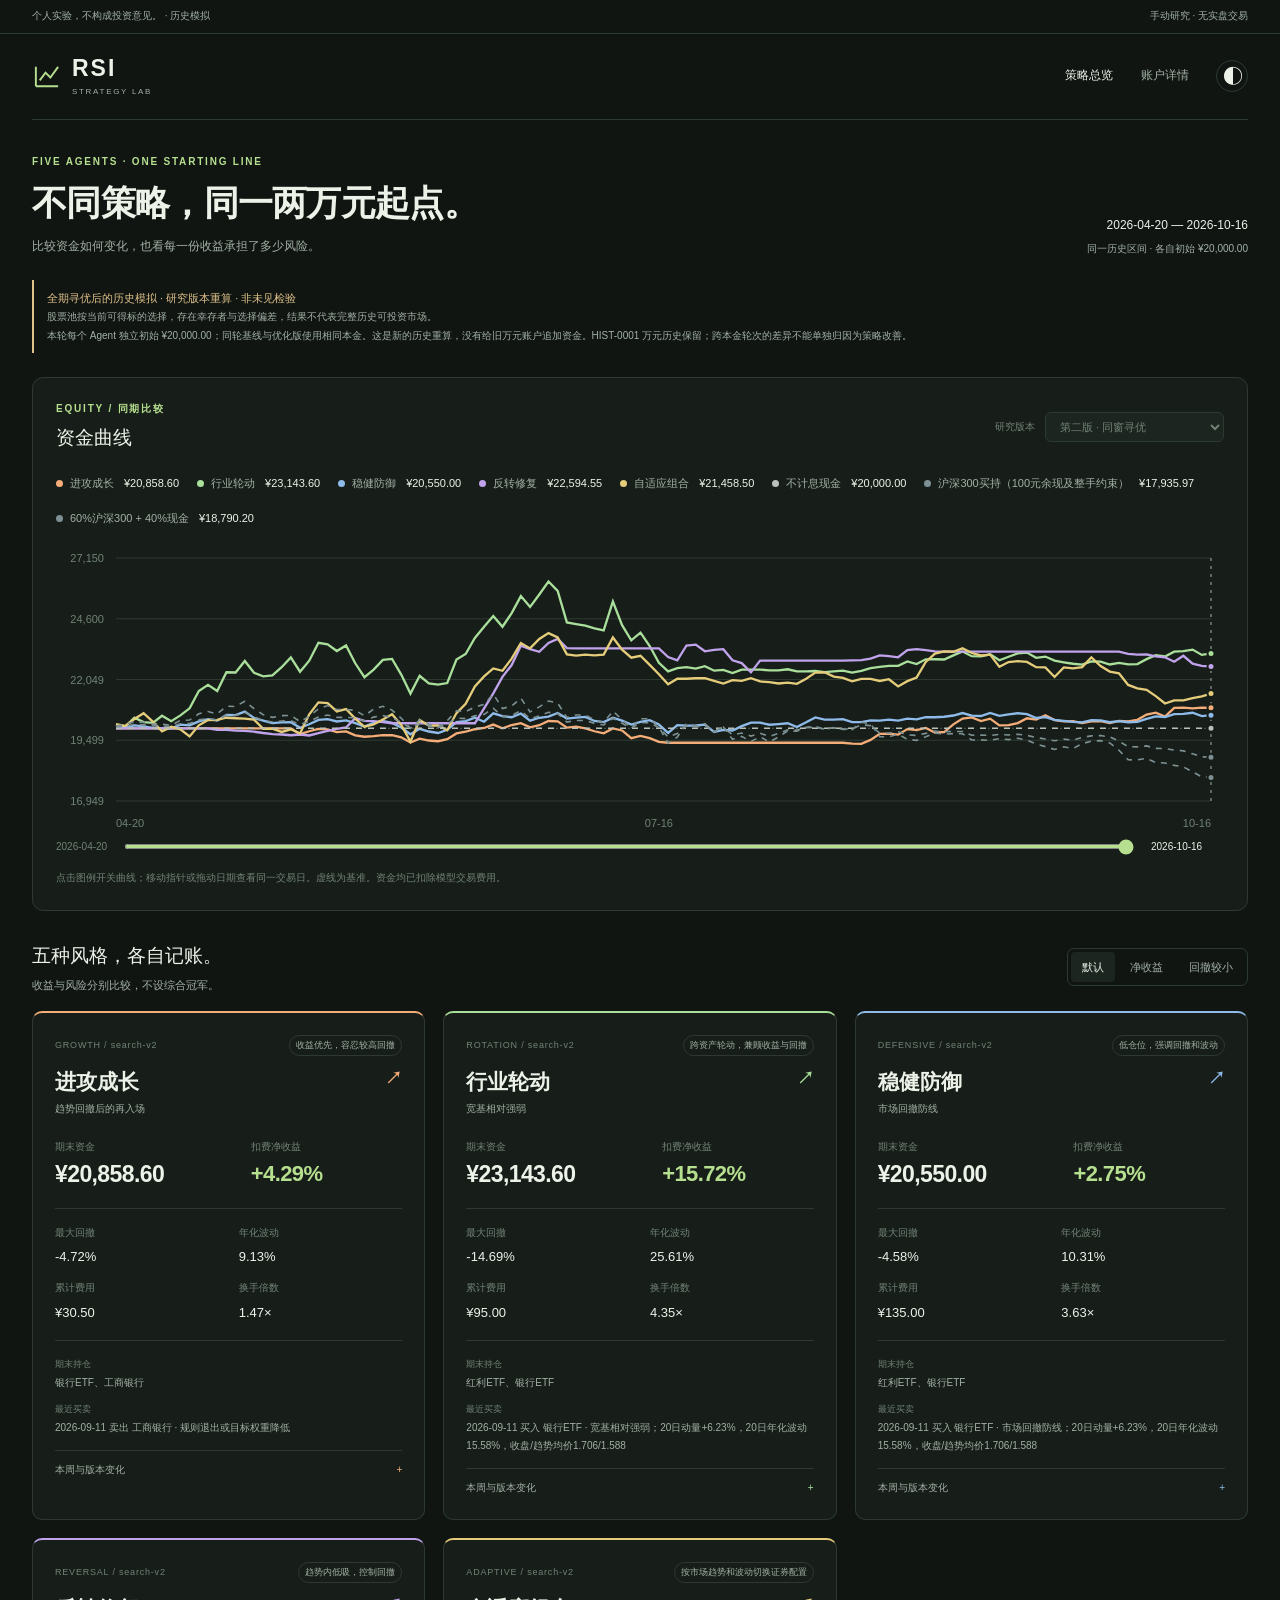
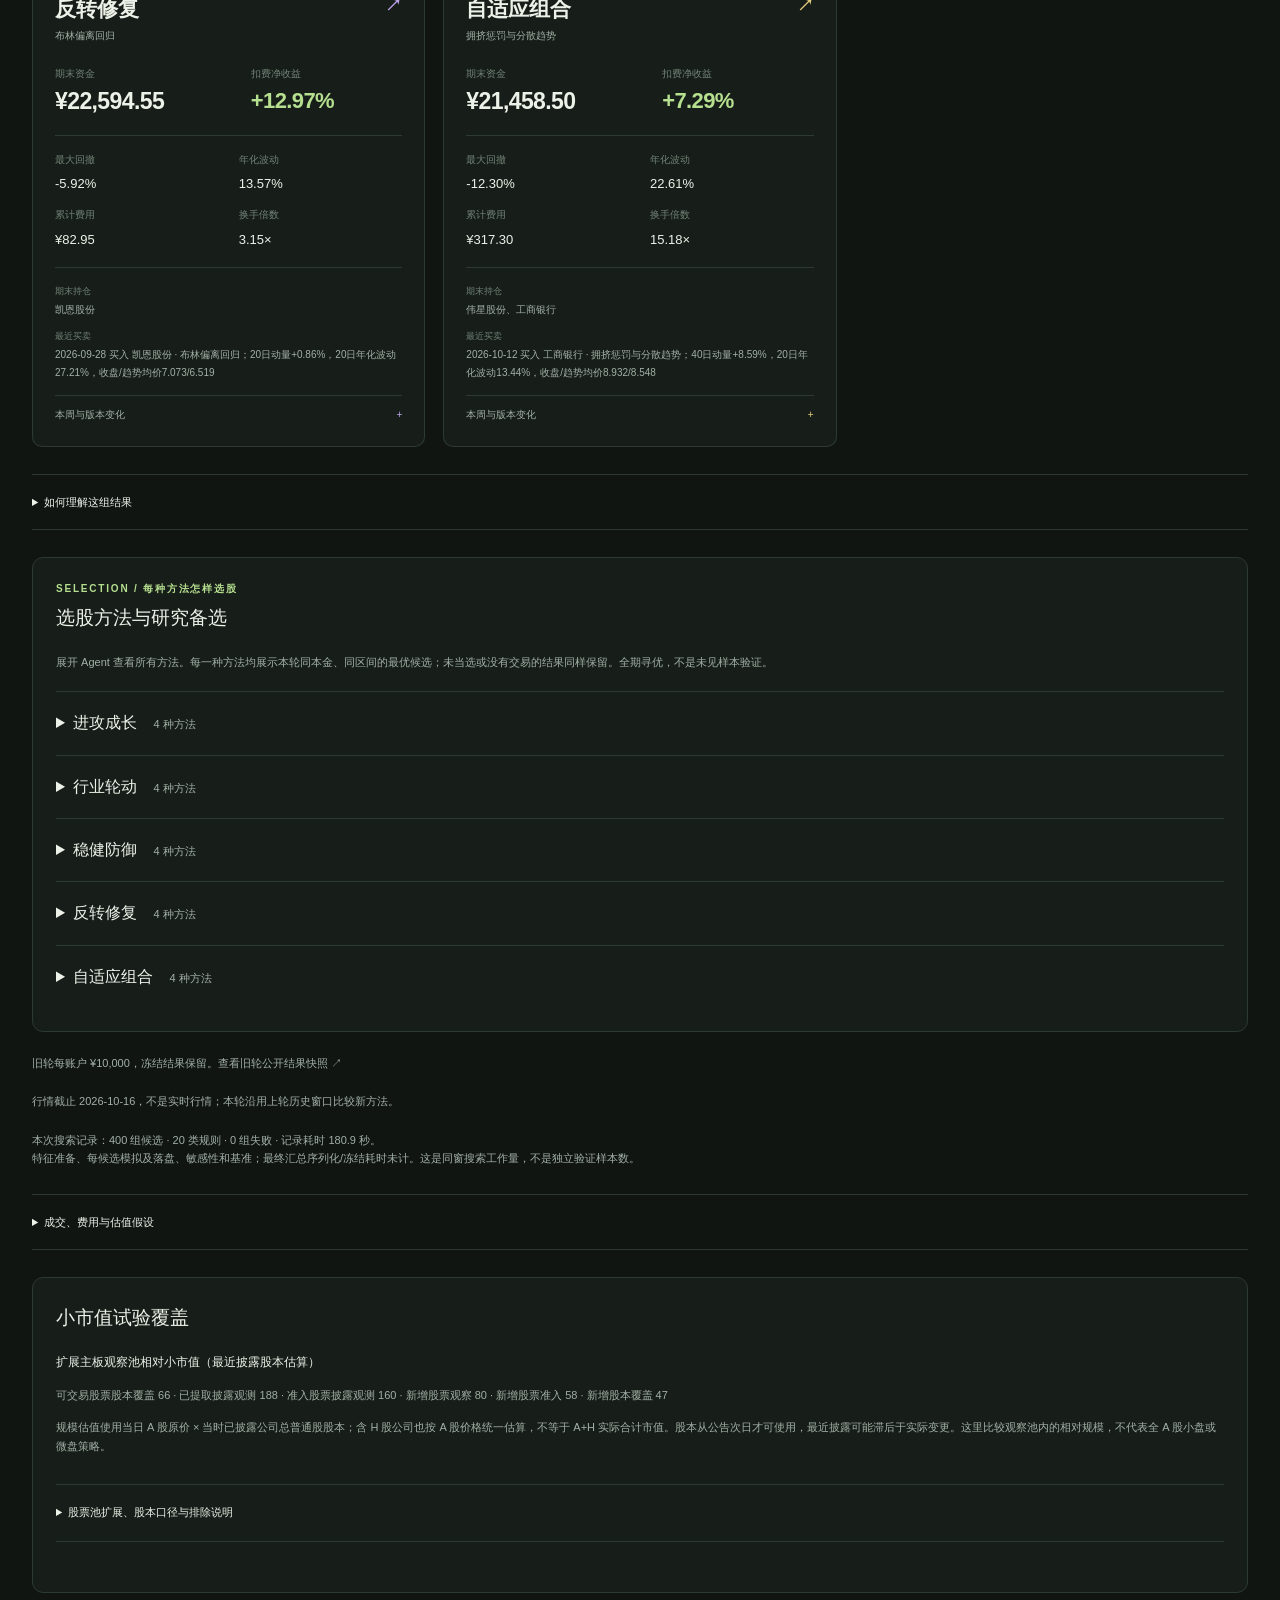
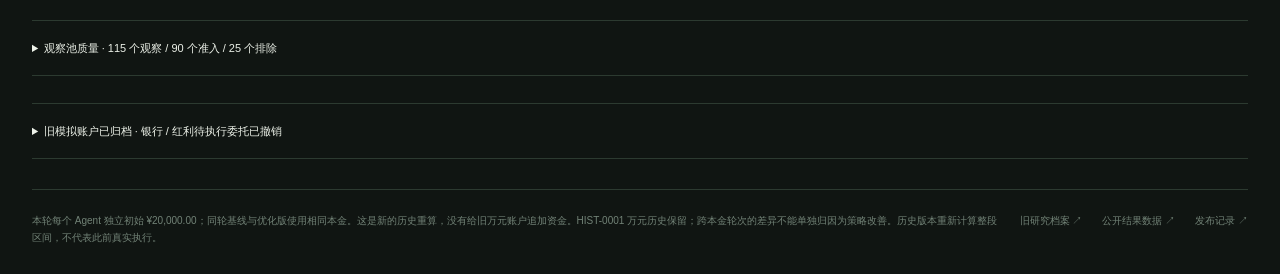
==== commit c1873424: "Publish five CNY20000 agents and expanded stock selection experiments" ====
--- a/index.html
+++ b/index.html
@@ -1 +1 @@
-<!doctype html><html lang="zh-CN" data-theme="dark"><head><meta charset="utf-8"><meta name="viewport" content="width=device-width,initial-scale=1"><meta name="color-scheme" content="dark light"><meta name="description" content="五种风格各自一万元的历史策略模拟：同日起点、扣费收益、回撤与每笔交易。全期寻优后重算，非未见检验。"><title>五 Agent 历史模拟 · RSI Strategy Lab</title><link rel="stylesheet" href="assets/history-v5.css"><script defer src="assets/history-v5.js"></script></head><body data-page="overview"><div class="topline"><div class="wrap"><span>个人实验，不构成投资意见。 · 历史模拟</span><span>手动研究 · 无实盘交易</span></div></div><div class="wrap"><header class="masthead"><a class="brand" href="index.html"><svg viewBox="0 0 30 30" width="29" height="29" aria-hidden="true"><path d="M4 25V5m0 20h23M8 19l6-8 5 5 8-11" fill="none" stroke="currentColor" stroke-width="2"/></svg><span>RSI<small>STRATEGY LAB</small></span></a><nav aria-label="主导航"><a href="index.html" aria-current="page">策略总览</a><a href="report.html">账户详情</a></nav><button class="theme-toggle" type="button" aria-label="切换浅色主题">◐</button></header><main><section class="heading"><div><p class="eyebrow">FIVE AGENTS · ONE STARTING LINE</p><h1>不同策略，同一万元起点。</h1><p class="subtitle">比较资金如何变化，也看每一份收益承担了多少风险。</p></div><div class="period"><span>2026-04-20 — 2026-10-16</span><small>同一历史区间 · 各自初始 ¥10,000</small></div></section><div class="disclosure"><strong>全期寻优后的历史模拟 · 研究版本重算 · 非未见检验</strong><span>股票池按当前可得标的选择，存在幸存者与选择偏差，结果不代表完整历史可投资市场。</span></div><section class="panel comparison"><div class="panel-heading"><div><p class="eyebrow">EQUITY / 同期比较</p><h2>资金曲线</h2></div><label class="select-label">研究版本<select data-version-select aria-label="研究版本"><option value="baseline-v1">第一版 · 搜索前固定基线</option><option value="search-v2" selected>第二版 · 同窗寻优</option></select></label></div><div class="legend" data-legend aria-label="切换曲线"></div><div class="chart-shell" data-chart="comparison"><svg class="chart" viewBox="0 0 1000 300" role="img" aria-label="五个 Agent 与基准的同日资金曲线"></svg><div class="chart-readout" aria-live="polite"></div></div><div class="date-control"><span data-first-date>2026-04-20</span><input type="range" min="0" max="1" value="1" data-date-range aria-label="查看指定交易日资金"><strong data-selected-date>2026-10-16</strong></div><p class="chart-note">点击图例开关曲线；移动指针或拖动日期查看同一交易日。虚线为基准。资金均已扣除模型交易费用。</p></section><section id="agents"><div class="section-heading"><div><h2>五种风格，各自记账。</h2><p>收益与风险分别比较，不设综合冠军。</p></div><div class="sort" aria-label="排序方式"><button type="button" data-sort="identity" aria-pressed="true">默认</button><button type="button" data-sort="return" aria-pressed="false">净收益</button><button type="button" data-sort="drawdown" aria-pressed="false">回撤较小</button></div></div><div class="agent-grid" data-agent-grid><article class="agent-card" data-agent="growth" style="--agent:#f4ad78"><div class="card-head"><p class="agent-id">GROWTH / search-v2</p><span class="risk-tag">收益优先，容忍较高回撤</span></div><h3><a href="report.html?agent=growth">进攻成长 <span>↗</span></a></h3><p class="family">趋势加速</p><div class="card-main"><div><span>期末资金</span><strong>¥11,758.10</strong></div><div><span>扣费净收益</span><strong class="gain">+17.58%</strong></div></div><div class="card-metrics"><div><span>最大回撤</span><b>-7.67%</b></div><div><span>年化波动</span><b>18.05%</b></div><div><span>累计费用</span><b>¥166.40</b></div><div><span>换手倍数</span><b>7.98×</b></div></div><div class="card-copy"><p><span>期末持仓</span>伊利股份、长江电力</p><p><span>最近买卖</span>2026-09-28 买入 长江电力 · 趋势加速；90日动量+8.40%，20日年化波动12.35%，收盘/趋势均价30.350/30.125</p><details><summary>本周与版本变化</summary><p><span>本周</span>末周+0.80%，0笔模拟成交；新增无，退出无。趋势加速选入3只，目标证券仓位85.0%；余款持现。</p><p><span>对上版</span>相同半年重放：净收益变化+22.68%、回撤幅度变化-10.28%、年化波动变化-1.96%；不是样本外提升。</p><p class="detail-footnote">收益、回撤与波动变化均为百分点差；同窗重算。</p></details></div></article><article class="agent-card" data-agent="rotation" style="--agent:#a9df9b"><div class="card-head"><p class="agent-id">ROTATION / search-v2</p><span class="risk-tag">跨资产轮动，兼顾收益与回撤</span></div><h3><a href="report.html?agent=rotation">行业轮动 <span>↗</span></a></h3><p class="family">宽基相对强弱</p><div class="card-main"><div><span>期末资金</span><strong>¥11,515.60</strong></div><div><span>扣费净收益</span><strong class="gain">+15.16%</strong></div></div><div class="card-metrics"><div><span>最大回撤</span><b>-14.57%</b></div><div><span>年化波动</span><b>25.32%</b></div><div><span>累计费用</span><b>¥90.00</b></div><div><span>换手倍数</span><b>4.33×</b></div></div><div class="card-copy"><p><span>期末持仓</span>红利ETF、银行ETF</p><p><span>最近买卖</span>2026-09-11 买入 银行ETF · 宽基相对强弱；20日动量+6.23%，20日年化波动15.58%，收盘/趋势均价1.706/1.588</p><details><summary>本周与版本变化</summary><p><span>本周</span>末周+0.55%，0笔模拟成交；新增无，退出无。宽基相对强弱选入2只，目标证券仓位70.0%；余款持现。</p><p><span>对上版</span>相同半年重放：净收益变化+13.29%、回撤幅度变化-2.35%、年化波动变化+2.13%；不是样本外提升。</p><p class="detail-footnote">收益、回撤与波动变化均为百分点差；同窗重算。</p></details></div></article><article class="agent-card" data-agent="defensive" style="--agent:#8ebbe9"><div class="card-head"><p class="agent-id">DEFENSIVE / search-v2</p><span class="risk-tag">低仓位，强调回撤和波动</span></div><h3><a href="report.html?agent=defensive">稳健防御 <span>↗</span></a></h3><p class="family">市场回撤防线</p><div class="card-main"><div><span>期末资金</span><strong>¥10,198.30</strong></div><div><span>扣费净收益</span><strong class="gain">+1.98%</strong></div></div><div class="card-metrics"><div><span>最大回撤</span><b>-4.28%</b></div><div><span>年化波动</span><b>9.66%</b></div><div><span>累计费用</span><b>¥135.00</b></div><div><span>换手倍数</span><b>3.48×</b></div></div><div class="card-copy"><p><span>期末持仓</span>红利ETF、银行ETF</p><p><span>最近买卖</span>2026-09-11 买入 银行ETF · 市场回撤防线；20日动量+6.23%，20日年化波动15.58%，收盘/趋势均价1.706/1.588</p><details><summary>本周与版本变化</summary><p><span>本周</span>末周+0.39%，0笔模拟成交；新增无，退出无。市场回撤防线选入2只，目标证券仓位50.0%；余款持现。</p><p><span>对上版</span>相同半年重放：净收益变化+6.23%、回撤幅度变化-2.84%、年化波动变化+1.25%；不是样本外提升。</p><p class="detail-footnote">收益、回撤与波动变化均为百分点差；同窗重算。</p></details></div></article><article class="agent-card" data-agent="reversal" style="--agent:#c0a3ec"><div class="card-head"><p class="agent-id">REVERSAL / search-v2</p><span class="risk-tag">趋势内低吸，控制回撤</span></div><h3><a href="report.html?agent=reversal">反转修复 <span>↗</span></a></h3><p class="family">布林偏离回归</p><div class="card-main"><div><span>期末资金</span><strong>¥10,000.00</strong></div><div><span>扣费净收益</span><strong class="gain">+0.00%</strong></div></div><div class="card-metrics"><div><span>最大回撤</span><b>+0.00%</b></div><div><span>年化波动</span><b>0.00%</b></div><div><span>累计费用</span><b>¥0.00</b></div><div><span>换手倍数</span><b>0.00×</b></div></div><div class="card-copy"><p><span>期末持仓</span>现金</p><p><span>最近买卖</span>本区间暂无交易。</p><details><summary>本周与版本变化</summary><p><span>本周</span>末周+0.00%，0笔模拟成交；新增无，退出无。布林偏离回归选入0只，目标证券仓位0.0%；余款持现。</p><p><span>对上版</span>相同半年重放：净收益变化+5.92%、回撤幅度变化-10.49%、年化波动变化-13.06%；不是样本外提升。</p><p class="detail-footnote">收益、回撤与波动变化均为百分点差；同窗重算。</p></details></div></article><article class="agent-card" data-agent="adaptive" style="--agent:#e5cc7b"><div class="card-head"><p class="agent-id">ADAPTIVE / search-v2</p><span class="risk-tag">按市场趋势和波动切换证券配置</span></div><h3><a href="report.html?agent=adaptive">自适应组合 <span>↗</span></a></h3><p class="family">市场状态切换</p><div class="card-main"><div><span>期末资金</span><strong>¥10,828.42</strong></div><div><span>扣费净收益</span><strong class="gain">+8.28%</strong></div></div><div class="card-metrics"><div><span>最大回撤</span><b>-6.92%</b></div><div><span>年化波动</span><b>15.93%</b></div><div><span>累计费用</span><b>¥163.58</b></div><div><span>换手倍数</span><b>4.45×</b></div></div><div class="card-copy"><p><span>期末持仓</span>红利ETF、银行ETF</p><p><span>最近买卖</span>2026-09-28 买入 银行ETF · 市场状态切换；20日动量+2.44%，20日年化波动14.74%，收盘/趋势均价1.678/1.627</p><details><summary>本周与版本变化</summary><p><span>本周</span>末周+0.23%，0笔模拟成交；新增无，退出无。市场状态切换选入2只，目标证券仓位30.0%；余款持现。</p><p><span>对上版</span>相同半年重放：净收益变化+8.16%、回撤幅度变化-5.40%、年化波动变化+0.21%；不是样本外提升。</p><p class="detail-footnote">收益、回撤与波动变化均为百分点差；同窗重算。</p></details></div></article></div><p class="sr-only" data-sort-status aria-live="polite"></p></section><details class="limitations"><summary>如何理解这组结果</summary><ul><li>全期寻优后的历史模拟 · 研究版本重算 · 非未见检验。参数和策略选择已经使用整个区间，不能当作独立验证。</li><li>股票池按当前可得标的选择，存在幸存者与选择偏差，结果不代表完整历史可投资市场。</li><li>全部为同一历史半年内寻优，不是样本外或发布后业绩</li><li>新版本从原始10000元完整重放；旧版完整保留，不拼接周冠军</li><li>仅手动有界运行，不连接真实账户、不创建后台研究任务</li><li>供应商qfq仅用于数据核验，交易信号由原价和当时已知核验公司行动逐日构建</li><li>现金分红记录权益、除权应收、支付入账；股票卖出FIFO持有期税计提与券商实际清算可能不同</li></ul></details><p class="detail-footnote">本次搜索记录：300 组候选 · 15 类规则 · 0 组失败 · 记录耗时 60.5 秒。<br>特征准备、每候选模拟及落盘、敏感性和基准；最终汇总序列化/冻结耗时未计。这是同窗搜索工作量，不是独立验证样本数。</p><details class="limitations" data-model-assumptions><summary>成交、费用与估值假设</summary><ul><li>收盘信号先固定数量与限价，下一交易日用开盘价代理成交。买入上限为信号收盘价 +2%，卖出下限为 −2%，按价格档位取整；再计 5bp（0.05%）不利滑点，超限则取消。</li><li>基础佣金假设为成交额的 0.03%（万分之三），每笔最低 ¥5。股票卖出另计 0.05% 印花税，股票买卖双边计 0.001% 过户费；本模型 ETF 不计这两项税费。</li><li>停牌、缺价、开盘触及价格限制或除权日遗留委托不成交。日线开盘是代理模型，全天成交量不能证明开盘时可成交。</li><li>期末持仓按收盘价估值，没有强制清仓。应收现金红利计入资产，支付后才成为现金；未卖出股票的潜在红利税尚未扣减，卖出时按模型计提。</li><li>风险上限在目标配置与买入前检查时约束；持有期间价格漂移可能使实际仓位超过上限，不是每天自动降仓的硬性保证。</li><li>换手倍数 = 累计买入与卖出成交额 ÷ 初始 ¥10,000，按双边成交额计算。</li></ul></details><details class="limitations" data-universe><summary>观察池质量 · 35 个观察 / 33 个准入 / 2 个排除</summary><p style="margin:12px 0">固定当前观察池与完整区间数据准入均有选择偏差。排除项保留原始观察身份与原因，未把它们隐藏为不存在。</p><div class="table-scroll"><table><caption class="sr-only">观察池元信息与准入结果，不含原始行情</caption><thead><tr><th>代码</th><th>名称</th><th>品种</th><th>板块</th><th>状态</th><th>检查说明</th></tr></thead><tbody><tr><td>000333</td><td>美的集团</td><td>股票</td><td>家电</td><td>准入</td><td class="reason">通过本次数据准入检查</td></tr><tr><td>000651</td><td>格力电器</td><td>股票</td><td>家电</td><td>准入</td><td class="reason">通过本次数据准入检查</td></tr><tr><td>000858</td><td>五粮液</td><td>股票</td><td>白酒</td><td>准入</td><td class="reason">通过本次数据准入检查</td></tr><tr><td>002594</td><td>比亚迪</td><td>股票</td><td>汽车</td><td>排除</td><td class="reason">已取得送股公告；本引擎暂不支持红股税账务，故排除。</td></tr><tr><td>002648</td><td>卫星化学</td><td>股票</td><td>化工</td><td>准入</td><td class="reason">通过本次数据准入检查</td></tr><tr><td>159915</td><td>创业板ETF</td><td>ETF</td><td>宽基</td><td>准入</td><td class="reason">通过本次数据准入检查</td></tr><tr><td>159928</td><td>消费ETF</td><td>ETF</td><td>消费</td><td>准入</td><td class="reason">通过本次数据准入检查</td></tr><tr><td>510050</td><td>上证50ETF</td><td>ETF</td><td>宽基</td><td>准入</td><td class="reason">通过本次数据准入检查</td></tr><tr><td>510300</td><td>沪深300ETF</td><td>ETF</td><td>宽基</td><td>准入</td><td class="reason">通过本次数据准入检查</td></tr><tr><td>510500</td><td>中证500ETF</td><td>ETF</td><td>宽基</td><td>准入</td><td class="reason">通过本次数据准入检查</td></tr><tr><td>510880</td><td>红利ETF</td><td>ETF</td><td>红利</td><td>准入</td><td class="reason">通过本次数据准入检查</td></tr><tr><td>512000</td><td>券商ETF</td><td>ETF</td><td>证券</td><td>准入</td><td class="reason">通过本次数据准入检查</td></tr><tr><td>512010</td><td>医药ETF</td><td>ETF</td><td>医药</td><td>准入</td><td class="reason">通过本次数据准入检查</td></tr><tr><td>512660</td><td>军工ETF</td><td>ETF</td><td>军工</td><td>排除</td><td class="reason">腾讯前复权价格未获取；价格数据校验未完成；不足以满足指标预热期</td></tr><tr><td>512760</td><td>芯片ETF</td><td>ETF</td><td>芯片</td><td>准入</td><td class="reason">通过本次数据准入检查</td></tr><tr><td>512800</td><td>银行ETF</td><td>ETF</td><td>银行</td><td>准入</td><td class="reason">通过本次数据准入检查</td></tr><tr><td>600025</td><td>华能水电</td><td>股票</td><td>公用</td><td>准入</td><td class="reason">通过本次数据准入检查</td></tr><tr><td>600028</td><td>中国石化</td><td>股票</td><td>能源</td><td>准入</td><td class="reason">通过本次数据准入检查</td></tr><tr><td>600030</td><td>中信证券</td><td>股票</td><td>证券</td><td>准入</td><td class="reason">通过本次数据准入检查</td></tr><tr><td>600036</td><td>招商银行</td><td>股票</td><td>银行</td><td>准入</td><td class="reason">通过本次数据准入检查</td></tr><tr><td>600104</td><td>上汽集团</td><td>股票</td><td>汽车</td><td>准入</td><td class="reason">通过本次数据准入检查</td></tr><tr><td>600276</td><td>恒瑞医药</td><td>股票</td><td>医药</td><td>准入</td><td class="reason">通过本次数据准入检查</td></tr><tr><td>600309</td><td>万华化学</td><td>股票</td><td>化工</td><td>准入</td><td class="reason">通过本次数据准入检查</td></tr><tr><td>600436</td><td>片仔癀</td><td>股票</td><td>医药</td><td>准入</td><td class="reason">通过本次数据准入检查</td></tr><tr><td>600519</td><td>贵州茅台</td><td>股票</td><td>白酒</td><td>准入</td><td class="reason">通过本次数据准入检查</td></tr><tr><td>600887</td><td>伊利股份</td><td>股票</td><td>食品</td><td>准入</td><td class="reason">通过本次数据准入检查</td></tr><tr><td>600900</td><td>长江电力</td><td>股票</td><td>公用</td><td>准入</td><td class="reason">通过本次数据准入检查</td></tr><tr><td>601088</td><td>中国神华</td><td>股票</td><td>能源</td><td>准入</td><td class="reason">通过本次数据准入检查</td></tr><tr><td>601318</td><td>中国平安</td><td>股票</td><td>保险</td><td>准入</td><td class="reason">通过本次数据准入检查</td></tr><tr><td>601390</td><td>中国中铁</td><td>股票</td><td>建筑</td><td>准入</td><td class="reason">通过本次数据准入检查</td></tr><tr><td>601398</td><td>工商银行</td><td>股票</td><td>银行</td><td>准入</td><td class="reason">通过本次数据准入检查</td></tr><tr><td>601601</td><td>中国太保</td><td>股票</td><td>保险</td><td>准入</td><td class="reason">通过本次数据准入检查</td></tr><tr><td>601668</td><td>中国建筑</td><td>股票</td><td>建筑</td><td>准入</td><td class="reason">通过本次数据准入检查</td></tr><tr><td>601688</td><td>华泰证券</td><td>股票</td><td>证券</td><td>准入</td><td class="reason">通过本次数据准入检查</td></tr><tr><td>603288</td><td>海天味业</td><td>股票</td><td>食品</td><td>准入</td><td class="reason">通过本次数据准入检查</td></tr></tbody></table></div></details><details class="limitations"><summary>旧模拟账户已归档 · 银行 / 红利待执行委托已撤销</summary><p style="margin-top:12px">此前两个前瞻账户保留原始记录，已撤销 2 笔未执行委托。五个历史模拟 Agent 使用各自独立的研究资金，未转移或重置旧账户资金。</p><p><a href="strategies/STRAT-0001.json">旧策略冻结原文（已归档，不再执行） ↗</a></p></details></main><footer><p>每个 Agent 独立初始 ¥10,000。历史版本重新计算整段区间，不代表此前真实执行。</p><div><a href="research/index.html">旧研究档案 ↗</a><a href="accounts.json">公开结果数据 ↗</a><a href="publication.json">发布记录 ↗</a></div></footer></div><script id="history-data" type="application/json">{"schema_version":1,"mode":"historical_simulation","initial_capital_cny":10000,"period":{"start":"2026-04-20","end":"2026-10-16"},"data_as_of":"2026-10-16","generated_at":"2026-10-18T15:07:05+08:00","version_id":"search-v2","version_label":"第二版 · 有界候选寻优","versions":[{"id":"baseline-v1","label":"第一版 · 搜索前固定基线","created_at":"2026-10-18T15:07:05+08:00","agents":[{"id":"growth","name":"进攻成长","strategy_family":"截面趋势动量","risk_style":"收益优先，容忍较高回撤","strategy_version":"baseline-v1","latest_week_change":"末周+1.43%，0笔模拟成交；新增无，退出无。截面趋势动量选入3只，目标证券仓位85.0%；余款持现。","versus_previous_version":"首个完整历史版本，无前版比较。","selected_candidate_id":"growth-012","strategy_family_id":"momentum","exposure_cap":1.0,"single_asset_cap":0.4,"score_formula":"R","metrics":{"ending_equity_cny":9490.28,"net_return":-0.050971999999999906,"max_drawdown":-0.1795145976834005,"annualized_volatility":0.2001233495011043,"total_fees_cny":97.52,"trade_count":19,"turnover":4.0403400000000005},"equity_curve":[{"date":"2026-04-20","equity_cny":9893.07,"cash_cny":4696.67,"net_return":-0.010693000000000064,"drawdown":-0.010693000000000064,"receivable_cny":0.0,"positions_market_value_cny":5196.4},{"date":"2026-04-21","equity_cny":9942.37,"cash_cny":4696.67,"net_return":-0.005762999999999963,"drawdown":-0.005762999999999963,"receivable_cny":0.0,"positions_market_value_cny":5245.7},{"date":"2026-04-22","equity_cny":9973.27,"cash_cny":4696.67,"net_return":-0.0026729999999999254,"drawdown":-0.0026729999999999254,"receivable_cny":0.0,"positions_market_value_cny":5276.6},{"date":"2026-04-23","equity_cny":10044.27,"cash_cny":4696.67,"net_return":0.004426999999999959,"drawdown":0.0,"receivable_cny":0.0,"positions_market_value_cny":5347.6},{"date":"2026-04-24","equity_cny":10041.47,"cash_cny":4696.67,"net_return":0.004146999999999901,"drawdown":-0.00027876590334596774,"receivable_cny":0.0,"positions_market_value_cny":5344.8},{"date":"2026-04-27","equity_cny":10048.07,"cash_cny":4696.67,"net_return":0.004807000000000006,"drawdown":0.0,"receivable_cny":0.0,"positions_market_value_cny":5351.4},{"date":"2026-04-28","equity_cny":10118.07,"cash_cny":4696.67,"net_return":0.011806999999999901,"drawdown":0.0,"receivable_cny":0.0,"positions_market_value_cny":5421.4},{"date":"2026-04-29","equity_cny":10205.47,"cash_cny":4696.67,"net_return":0.02054699999999987,"drawdown":0.0,"receivable_cny":0.0,"positions_market_value_cny":5508.8},{"date":"2026-04-30","equity_cny":10238.97,"cash_cny":4696.67,"net_return":0.023896999999999835,"drawdown":0.0,"receivable_cny":0.0,"positions_market_value_cny":5542.3},{"date":"2026-05-06","equity_cny":10294.87,"cash_cny":4696.67,"net_return":0.02948700000000004,"drawdown":0.0,"receivable_cny":0.0,"positions_market_value_cny":5598.2},{"date":"2026-05-07","equity_cny":10102.17,"cash_cny":4696.67,"net_return":0.01021699999999992,"drawdown":-0.018718060548603366,"receivable_cny":0.0,"positions_market_value_cny":5405.5},{"date":"2026-05-08","equity_cny":10026.87,"cash_cny":4696.67,"net_return":0.002687000000000106,"drawdown":-0.026032383118970936,"receivable_cny":0.0,"positions_market_value_cny":5330.2},{"date":"2026-05-11","equity_cny":10145.57,"cash_cny":4696.67,"net_return":0.014556999999999931,"drawdown":-0.014502368655456621,"receivable_cny":0.0,"positions_market_value_cny":5448.9},{"date":"2026-05-12","equity_cny":10217.67,"cash_cny":4696.67,"net_return":0.021767000000000092,"drawdown":-0.00749888051039016,"receivable_cny":0.0,"positions_market_value_cny":5521.0},{"date":"2026-05-13","equity_cny":10311.27,"cash_cny":4696.67,"net_return":0.031127000000000127,"drawdown":0.0,"receivable_cny":0.0,"positions_market_value_cny":5614.6},{"date":"2026-05-14","equity_cny":10177.37,"cash_cny":4696.67,"net_return":0.017737000000000114,"drawdown":-0.01298579127498356,"receivable_cny":0.0,"positions_market_value_cny":5480.7},{"date":"2026-05-15","equity_cny":10283.67,"cash_cny":4696.67,"net_return":0.02836700000000003,"drawdown":-0.002676682891632254,"receivable_cny":0.0,"positions_market_value_cny":5587.0},{"date":"2026-05-18","equity_cny":10219.77,"cash_cny":4696.67,"net_return":0.021977000000000135,"drawdown":-0.008873785673345735,"receivable_cny":0.0,"positions_market_value_cny":5523.1},{"date":"2026-05-19","equity_cny":10083.07,"cash_cny":4696.67,"net_return":0.008307000000000064,"drawdown":-0.022131124488060205,"receivable_cny":0.0,"positions_market_value_cny":5386.4},{"date":"2026-05-20","equity_cny":10006.07,"cash_cny":4696.67,"net_return":0.0006070000000000242,"drawdown":-0.02959868183065717,"receivable_cny":0.0,"positions_market_value_cny":5309.4},{"date":"2026-05-21","equity_cny":9794.99,"cash_cny":4551.89,"net_return":-0.02050099999999999,"drawdown":-0.05006948707579184,"receivable_cny":0.0,"positions_market_value_cny":5243.1},{"date":"2026-05-22","equity_cny":9911.49,"cash_cny":4551.89,"net_return":-0.008851000000000053,"drawdown":-0.038771169797706895,"receivable_cny":0.0,"positions_market_value_cny":5359.6},{"date":"2026-05-25","equity_cny":10011.49,"cash_cny":4551.89,"net_return":0.0011490000000000666,"drawdown":-0.02907304337874972,"receivable_cny":0.0,"positions_market_value_cny":5459.6},{"date":"2026-05-26","equity_cny":10015.99,"cash_cny":4551.89,"net_return":0.001598999999999906,"drawdown":-0.02863662768989661,"receivable_cny":0.0,"positions_market_value_cny":5464.1},{"date":"2026-05-27","equity_cny":9975.29,"cash_cny":4551.89,"net_return":-0.00247099999999989,"drawdown":-0.032583765142412124,"receivable_cny":0.0,"positions_market_value_cny":5423.4},{"date":"2026-05-28","equity_cny":10043.19,"cash_cny":4551.89,"net_return":0.004318999999999962,"drawdown":-0.0259987373039402,"receivable_cny":0.0,"positions_market_value_cny":5491.3},{"date":"2026-05-29","equity_cny":9921.89,"cash_cny":4551.89,"net_return":-0.007811000000000012,"drawdown":-0.03776256465013539,"receivable_cny":0.0,"positions_market_value_cny":5370.0},{"date":"2026-06-01","equity_cny":9837.69,"cash_cny":4551.89,"net_return":-0.016230999999999995,"drawdown":-0.045928387094897105,"receivable_cny":0.0,"positions_market_value_cny":5285.8},{"date":"2026-06-02","equity_cny":9923.39,"cash_cny":4551.89,"net_return":-0.007661000000000029,"drawdown":-0.037617092753850945,"receivable_cny":0.0,"positions_market_value_cny":5371.5},{"date":"2026-06-03","equity_cny":9989.89,"cash_cny":4551.89,"net_return":-0.0010110000000000952,"drawdown":-0.03116783868524453,"receivable_cny":0.0,"positions_market_value_cny":5438.0},{"date":"2026-06-04","equity_cny":10017.29,"cash_cny":4843.29,"net_return":0.0017290000000000916,"drawdown":-0.028510552046450144,"receivable_cny":0.0,"positions_market_value_cny":5174.0},{"date":"2026-06-05","equity_cny":9807.79,"cash_cny":4843.29,"net_return":-0.019220999999999933,"drawdown":-0.04882812689416527,"receivable_cny":0.0,"positions_market_value_cny":4964.5},{"date":"2026-06-08","equity_cny":9595.89,"cash_cny":4843.29,"net_return":-0.040411000000000086,"drawdown":-0.06937845677593557,"receivable_cny":0.0,"positions_market_value_cny":4752.6},{"date":"2026-06-09","equity_cny":9809.39,"cash_cny":4843.29,"net_return":-0.019061000000000106,"drawdown":-0.048672956871462114,"receivable_cny":0.0,"positions_market_value_cny":4966.1},{"date":"2026-06-10","equity_cny":9727.49,"cash_cny":4843.29,"net_return":-0.027251000000000025,"drawdown":-0.05661572240858792,"receivable_cny":0.0,"positions_market_value_cny":4884.2},{"date":"2026-06-11","equity_cny":9721.89,"cash_cny":4843.29,"net_return":-0.02781100000000003,"drawdown":-0.05715881748804963,"receivable_cny":0.0,"positions_market_value_cny":4878.6},{"date":"2026-06-12","equity_cny":9713.09,"cash_cny":4843.29,"net_return":-0.028691000000000022,"drawdown":-0.05801225261291776,"receivable_cny":0.0,"positions_market_value_cny":4869.8},{"date":"2026-06-15","equity_cny":9981.99,"cash_cny":4843.29,"net_return":-0.0018010000000000526,"drawdown":-0.03193399067234204,"receivable_cny":0.0,"positions_market_value_cny":5138.7},{"date":"2026-06-16","equity_cny":10039.99,"cash_cny":4843.29,"net_return":0.003999000000000086,"drawdown":-0.026309077349346954,"receivable_cny":0.0,"positions_market_value_cny":5196.7},{"date":"2026-06-17","equity_cny":10253.39,"cash_cny":4843.29,"net_return":0.025339,"drawdown":-0.005613275571292431,"receivable_cny":0.0,"positions_market_value_cny":5410.1},{"date":"2026-06-18","equity_cny":10447.09,"cash_cny":2339.89,"net_return":0.04470900000000011,"drawdown":0.0,"receivable_cny":0.0,"positions_market_value_cny":8107.2},{"date":"2026-06-22","equity_cny":10650.39,"cash_cny":2339.89,"net_return":0.06503899999999985,"drawdown":0.0,"receivable_cny":0.0,"positions_market_value_cny":8310.5},{"date":"2026-06-23","equity_cny":10445.19,"cash_cny":2339.89,"net_return":0.044518999999999975,"drawdown":-0.019266900085348926,"receivable_cny":0.0,"positions_market_value_cny":8105.3},{"date":"2026-06-24","equity_cny":10689.99,"cash_cny":2339.89,"net_return":0.06899900000000003,"drawdown":0.0,"receivable_cny":0.0,"positions_market_value_cny":8350.1},{"date":"2026-06-25","equity_cny":10958.39,"cash_cny":2339.89,"net_return":0.09583900000000001,"drawdown":0.0,"receivable_cny":0.0,"positions_market_value_cny":8618.5},{"date":"2026-06-26","equity_cny":10743.59,"cash_cny":2339.89,"net_return":0.07435900000000006,"drawdown":-0.019601419551594668,"receivable_cny":0.0,"positions_market_value_cny":8403.7},{"date":"2026-06-29","equity_cny":10957.29,"cash_cny":2339.89,"net_return":0.09572900000000018,"drawdown":-0.00010037970906295879,"receivable_cny":0.0,"positions_market_value_cny":8617.4},{"date":"2026-06-30","equity_cny":11203.49,"cash_cny":2339.89,"net_return":0.12034900000000004,"drawdown":0.0,"receivable_cny":0.0,"positions_market_value_cny":8863.6},{"date":"2026-07-01","equity_cny":11068.29,"cash_cny":2339.89,"net_return":0.10682900000000006,"drawdown":-0.012067668199819748,"receivable_cny":0.0,"positions_market_value_cny":8728.4},{"date":"2026-07-02","equity_cny":10526.99,"cash_cny":2339.89,"net_return":0.05269900000000005,"drawdown":-0.06038296994954251,"receivable_cny":0.0,"positions_market_value_cny":8187.1},{"date":"2026-07-03","equity_cny":10481.59,"cash_cny":4972.79,"net_return":0.04815900000000006,"drawdown":-0.06443527864977783,"receivable_cny":0.0,"positions_market_value_cny":5508.8},{"date":"2026-07-06","equity_cny":10461.19,"cash_cny":4972.79,"net_return":0.04611900000000002,"drawdown":-0.06625613982785716,"receivable_cny":0.0,"positions_market_value_cny":5488.4},{"date":"2026-07-07","equity_cny":10425.19,"cash_cny":4972.79,"net_return":0.042518999999999973,"drawdown":-0.06946942425976188,"receivable_cny":0.0,"positions_market_value_cny":5452.4},{"date":"2026-07-08","equity_cny":10399.39,"cash_cny":4972.79,"net_return":0.03993899999999995,"drawdown":-0.07177227810262699,"receivable_cny":0.0,"positions_market_value_cny":5426.6},{"date":"2026-07-09","equity_cny":10806.79,"cash_cny":4972.79,"net_return":0.08067900000000017,"drawdown":-0.03540860928157197,"receivable_cny":0.0,"positions_market_value_cny":5834.0},{"date":"2026-07-10","equity_cny":10475.59,"cash_cny":4972.79,"net_return":0.04755899999999991,"drawdown":-0.0649708260550953,"receivable_cny":0.0,"positions_market_value_cny":5502.8},{"date":"2026-07-13","equity_cny":10261.59,"cash_cny":4972.79,"net_return":0.026159000000000043,"drawdown":-0.08407201684475107,"receivable_cny":0.0,"positions_market_value_cny":5288.8},{"date":"2026-07-14","equity_cny":10366.39,"cash_cny":4972.79,"net_return":0.036638999999999866,"drawdown":-0.07471778883187297,"receivable_cny":0.0,"positions_market_value_cny":5393.6},{"date":"2026-07-15","equity_cny":10175.79,"cash_cny":4972.79,"net_return":0.01757900000000001,"drawdown":-0.09173034474079045,"receivable_cny":0.0,"positions_market_value_cny":5203.0},{"date":"2026-07-16","equity_cny":9938.99,"cash_cny":4972.79,"net_return":-0.006101000000000023,"drawdown":-0.11286661567065259,"receivable_cny":0.0,"positions_market_value_cny":4966.2},{"date":"2026-07-17","equity_cny":9714.99,"cash_cny":7173.99,"net_return":-0.028501,"drawdown":-0.13286038546917078,"receivable_cny":0.0,"positions_market_value_cny":2541.0},{"date":"2026-07-20","equity_cny":9659.99,"cash_cny":7173.99,"net_return":-0.03400100000000006,"drawdown":-0.137769570017914,"receivable_cny":0.0,"positions_market_value_cny":2486.0},{"date":"2026-07-21","equity_cny":9908.59,"cash_cny":7173.99,"net_return":-0.009140999999999955,"drawdown":-0.11558005585759434,"receivable_cny":0.0,"positions_market_value_cny":2734.6},{"date":"2026-07-22","equity_cny":9923.99,"cash_cny":7173.99,"net_return":-0.007600999999999969,"drawdown":-0.11420548418394627,"receivable_cny":0.0,"positions_market_value_cny":2750.0},{"date":"2026-07-23","equity_cny":9811.79,"cash_cny":7173.99,"net_return":-0.018820999999999866,"drawdown":-0.12422022066338245,"receivable_cny":0.0,"positions_market_value_cny":2637.8},{"date":"2026-07-24","equity_cny":9835.99,"cash_cny":7173.99,"net_return":-0.016401,"drawdown":-0.12206017946193548,"receivable_cny":0.0,"positions_market_value_cny":2662.0},{"date":"2026-07-27","equity_cny":9846.99,"cash_cny":7173.99,"net_return":-0.015301000000000009,"drawdown":-0.12107834255218686,"receivable_cny":0.0,"positions_market_value_cny":2673.0},{"date":"2026-07-28","equity_cny":9659.99,"cash_cny":7173.99,"net_return":-0.03400100000000006,"drawdown":-0.137769570017914,"receivable_cny":0.0,"positions_market_value_cny":2486.0},{"date":"2026-07-29","equity_cny":9613.79,"cash_cny":7173.99,"net_return":-0.038620999999999905,"drawdown":-0.14189328503885834,"receivable_cny":0.0,"positions_market_value_cny":2439.8},{"date":"2026-07-30","equity_cny":9457.59,"cash_cny":7173.99,"net_return":-0.054240999999999984,"drawdown":-0.15583536915728935,"receivable_cny":0.0,"positions_market_value_cny":2283.6},{"date":"2026-07-31","equity_cny":9650.77,"cash_cny":7253.77,"net_return":-0.034922999999999926,"drawdown":-0.13859252786408516,"receivable_cny":0.0,"positions_market_value_cny":2397.0},{"date":"2026-08-03","equity_cny":9641.77,"cash_cny":7253.77,"net_return":-0.03582299999999994,"drawdown":-0.13939584897206136,"receivable_cny":0.0,"positions_market_value_cny":2388.0},{"date":"2026-08-04","equity_cny":9551.77,"cash_cny":7253.77,"net_return":-0.044822999999999946,"drawdown":-0.1474290600518231,"receivable_cny":0.0,"positions_market_value_cny":2298.0},{"date":"2026-08-05","equity_cny":9509.77,"cash_cny":7253.77,"net_return":-0.04902299999999993,"drawdown":-0.15117789188904518,"receivable_cny":0.0,"positions_market_value_cny":2256.0},{"date":"2026-08-06","equity_cny":9524.77,"cash_cny":7253.77,"net_return":-0.04752299999999998,"drawdown":-0.1498390233757516,"receivable_cny":0.0,"positions_market_value_cny":2271.0},{"date":"2026-08-07","equity_cny":9512.77,"cash_cny":7253.77,"net_return":-0.04872299999999996,"drawdown":-0.15091011818638655,"receivable_cny":0.0,"positions_market_value_cny":2259.0},{"date":"2026-08-10","equity_cny":9512.77,"cash_cny":7253.77,"net_return":-0.04872299999999996,"drawdown":-0.15091011818638655,"receivable_cny":0.0,"positions_market_value_cny":2259.0},{"date":"2026-08-11","equity_cny":9533.77,"cash_cny":7253.77,"net_return":-0.04662299999999997,"drawdown":-0.1490357022677754,"receivable_cny":0.0,"positions_market_value_cny":2280.0},{"date":"2026-08-12","equity_cny":9509.77,"cash_cny":7253.77,"net_return":-0.04902299999999993,"drawdown":-0.15117789188904518,"receivable_cny":0.0,"positions_market_value_cny":2256.0},{"date":"2026-08-13","equity_cny":9533.77,"cash_cny":7253.77,"net_return":-0.04662299999999997,"drawdown":-0.1490357022677754,"receivable_cny":0.0,"positions_market_value_cny":2280.0},{"date":"2026-08-14","equity_cny":9462.02,"cash_cny":6855.02,"net_return":-0.0537979999999999,"drawdown":-0.15543995665636323,"receivable_cny":0.0,"positions_market_value_cny":2607.0},{"date":"2026-08-17","equity_cny":9501.62,"cash_cny":6855.02,"net_return":-0.04983799999999994,"drawdown":-0.15190534378126808,"receivable_cny":0.0,"positions_market_value_cny":2646.6},{"date":"2026-08-18","equity_cny":9501.62,"cash_cny":6855.02,"net_return":-0.04983799999999994,"drawdown":-0.15190534378126808,"receivable_cny":0.0,"positions_market_value_cny":2646.6},{"date":"2026-08-19","equity_cny":9468.62,"cash_cny":6855.02,"net_return":-0.05313799999999991,"drawdown":-0.15485085451051406,"receivable_cny":0.0,"positions_market_value_cny":2613.6},{"date":"2026-08-20","equity_cny":9495.02,"cash_cny":6855.02,"net_return":-0.05049799999999993,"drawdown":-0.15249444592711725,"receivable_cny":0.0,"positions_market_value_cny":2640.0},{"date":"2026-08-21","equity_cny":9415.82,"cash_cny":6855.02,"net_return":-0.05841800000000008,"drawdown":-0.15956367167730767,"receivable_cny":0.0,"positions_market_value_cny":2560.8},{"date":"2026-08-24","equity_cny":9336.62,"cash_cny":6855.02,"net_return":-0.0663379999999999,"drawdown":-0.16663289742749798,"receivable_cny":0.0,"positions_market_value_cny":2481.6},{"date":"2026-08-25","equity_cny":9382.82,"cash_cny":6855.02,"net_return":-0.06171800000000005,"drawdown":-0.16250918240655365,"receivable_cny":0.0,"positions_market_value_cny":2527.8},{"date":"2026-08-26","equity_cny":9389.42,"cash_cny":6855.02,"net_return":-0.061057999999999946,"drawdown":-0.16192008026070448,"receivable_cny":0.0,"positions_market_value_cny":2534.4},{"date":"2026-08-27","equity_cny":9402.62,"cash_cny":6855.02,"net_return":-0.05973799999999996,"drawdown":-0.16074187596900602,"receivable_cny":0.0,"positions_market_value_cny":2547.6},{"date":"2026-08-28","equity_cny":9432.5,"cash_cny":4682.4,"net_return":-0.05674999999999997,"drawdown":-0.15807484989052512,"receivable_cny":0.0,"positions_market_value_cny":4750.1},{"date":"2026-08-31","equity_cny":9385.6,"cash_cny":4682.4,"net_return":-0.06143999999999994,"drawdown":-0.16226104544208986,"receivable_cny":0.0,"positions_market_value_cny":4703.2},{"date":"2026-09-01","equity_cny":9423.0,"cash_cny":4682.4,"net_return":-0.057699999999999974,"drawdown":-0.15892279994894443,"receivable_cny":0.0,"positions_market_value_cny":4740.6},{"date":"2026-09-02","equity_cny":9380.3,"cash_cny":4682.4,"net_return":-0.06197000000000008,"drawdown":-0.16273411231678703,"receivable_cny":0.0,"positions_market_value_cny":4697.9},{"date":"2026-09-03","equity_cny":9401.7,"cash_cny":4682.4,"net_return":-0.05982999999999994,"drawdown":-0.16082399323782137,"receivable_cny":0.0,"positions_market_value_cny":4719.3},{"date":"2026-09-04","equity_cny":9420.4,"cash_cny":4682.4,"net_return":-0.05796000000000001,"drawdown":-0.15915487049124877,"receivable_cny":0.0,"positions_market_value_cny":4738.0},{"date":"2026-09-07","equity_cny":9363.0,"cash_cny":4682.4,"net_return":-0.06369999999999998,"drawdown":-0.16427827400211892,"receivable_cny":0.0,"positions_market_value_cny":4680.6},{"date":"2026-09-08","equity_cny":9457.7,"cash_cny":4682.4,"net_return":-0.05422999999999989,"drawdown":-0.15582555078819182,"receivable_cny":0.0,"positions_market_value_cny":4775.3},{"date":"2026-09-09","equity_cny":9432.2,"cash_cny":4682.4,"net_return":-0.05677999999999994,"drawdown":-0.15810162726079102,"receivable_cny":0.0,"positions_market_value_cny":4749.8},{"date":"2026-09-10","equity_cny":9378.7,"cash_cny":4682.4,"net_return":-0.06212999999999991,"drawdown":-0.16287692495820494,"receivable_cny":0.0,"positions_market_value_cny":4696.3},{"date":"2026-09-11","equity_cny":9344.3,"cash_cny":7136.3,"net_return":-0.06557000000000013,"drawdown":-0.16594739674869174,"receivable_cny":0.0,"positions_market_value_cny":2208.0},{"date":"2026-09-14","equity_cny":9284.3,"cash_cny":7136.3,"net_return":-0.07157000000000002,"drawdown":-0.17130287080186624,"receivable_cny":0.0,"positions_market_value_cny":2148.0},{"date":"2026-09-15","equity_cny":9252.3,"cash_cny":7136.3,"net_return":-0.07477000000000011,"drawdown":-0.174159123630226,"receivable_cny":0.0,"positions_market_value_cny":2116.0},{"date":"2026-09-16","equity_cny":9220.3,"cash_cny":7136.3,"net_return":-0.0779700000000001,"drawdown":-0.17701537645858567,"receivable_cny":0.0,"positions_market_value_cny":2084.0},{"date":"2026-09-17","equity_cny":9192.3,"cash_cny":7136.3,"net_return":-0.08077000000000012,"drawdown":-0.1795145976834005,"receivable_cny":0.0,"positions_market_value_cny":2056.0},{"date":"2026-09-18","equity_cny":9200.3,"cash_cny":7136.3,"net_return":-0.0799700000000001,"drawdown":-0.1788005344763105,"receivable_cny":0.0,"positions_market_value_cny":2064.0},{"date":"2026-09-21","equity_cny":9256.3,"cash_cny":7136.3,"net_return":-0.07437000000000005,"drawdown":-0.17380209202668107,"receivable_cny":0.0,"positions_market_value_cny":2120.0},{"date":"2026-09-22","equity_cny":9260.3,"cash_cny":7136.3,"net_return":-0.07397000000000009,"drawdown":-0.173445060423136,"receivable_cny":0.0,"positions_market_value_cny":2124.0},{"date":"2026-09-23","equity_cny":9252.3,"cash_cny":7136.3,"net_return":-0.07477000000000011,"drawdown":-0.174159123630226,"receivable_cny":0.0,"positions_market_value_cny":2116.0},{"date":"2026-09-24","equity_cny":9264.3,"cash_cny":7136.3,"net_return":-0.07357000000000002,"drawdown":-0.17308802881959107,"receivable_cny":0.0,"positions_market_value_cny":2128.0},{"date":"2026-09-28","equity_cny":9301.28,"cash_cny":4692.28,"net_return":-0.06987199999999993,"drawdown":-0.16978727164481777,"receivable_cny":0.0,"positions_market_value_cny":4609.0},{"date":"2026-09-29","equity_cny":9252.28,"cash_cny":4692.28,"net_return":-0.07477199999999995,"drawdown":-0.17416090878824364,"receivable_cny":0.0,"positions_market_value_cny":4560.0},{"date":"2026-09-30","equity_cny":9330.28,"cash_cny":4734.28,"net_return":-0.06697199999999992,"drawdown":-0.16719879251911673,"receivable_cny":0.0,"positions_market_value_cny":4596.0},{"date":"2026-10-08","equity_cny":9419.28,"cash_cny":4734.28,"net_return":-0.0580719999999999,"drawdown":-0.1592548393402412,"receivable_cny":0.0,"positions_market_value_cny":4685.0},{"date":"2026-10-09","equity_cny":9356.28,"cash_cny":4734.28,"net_return":-0.06437199999999998,"drawdown":-0.16487808709607443,"receivable_cny":0.0,"positions_market_value_cny":4622.0},{"date":"2026-10-12","equity_cny":9438.28,"cash_cny":4734.28,"net_return":-0.05617199999999989,"drawdown":-0.15755893922340258,"receivable_cny":0.0,"positions_market_value_cny":4704.0},{"date":"2026-10-13","equity_cny":9465.28,"cash_cny":4734.28,"net_return":-0.053471999999999964,"drawdown":-0.15514897589947407,"receivable_cny":0.0,"positions_market_value_cny":4731.0},{"date":"2026-10-14","equity_cny":9529.28,"cash_cny":4734.28,"net_return":-0.04707199999999989,"drawdown":-0.14943647024275464,"receivable_cny":0.0,"positions_market_value_cny":4795.0},{"date":"2026-10-15","equity_cny":9452.28,"cash_cny":4734.28,"net_return":-0.05477199999999993,"drawdown":-0.15630932861099522,"receivable_cny":0.0,"positions_market_value_cny":4718.0},{"date":"2026-10-16","equity_cny":9490.28,"cash_cny":4734.28,"net_return":-0.050971999999999906,"drawdown":-0.1529175283773181,"receivable_cny":0.0,"positions_market_value_cny":4756.0}],"holdings":[{"symbol":"600028","name":"中国石化","quantity":400,"market_value_cny":2212.0,"weight":0.23308058350227812},{"symbol":"601398","name":"工商银行","quantity":300,"market_value_cny":2544.0,"weight":0.2680637452214265}],"trades":[{"symbol":"002648","name":"卫星化学","side":"buy","reason":"截面趋势动量；60日动量+44.31%，20日年化波动52.98%，收盘/趋势均价28.190/25.703","date":"2026-04-20","quantity":100,"price":27.32,"fee_cny":5.03},{"symbol":"159915","name":"创业板ETF","side":"buy","reason":"截面趋势动量；60日动量+10.14%，20日年化波动35.34%，收盘/趋势均价3.670/3.306","date":"2026-04-20","quantity":700,"price":3.659,"fee_cny":5.0},{"symbol":"002648","name":"卫星化学","side":"sell","reason":"规则退出或目标权重降低","date":"2026-05-21","quantity":100,"price":25.08,"fee_cny":6.28},{"symbol":"510500","name":"中证500ETF","side":"buy","reason":"截面趋势动量；60日动量+4.01%，20日年化波动20.54%，收盘/趋势均价8.958/8.486","date":"2026-05-21","quantity":300,"price":8.805,"fee_cny":5.0},{"symbol":"159915","name":"创业板ETF","side":"sell","reason":"规则退出或目标权重降低","date":"2026-06-04","quantity":100,"price":4.071,"fee_cny":5.0},{"symbol":"510500","name":"中证500ETF","side":"sell","reason":"规则退出或目标权重降低","date":"2026-06-04","quantity":300,"price":8.366,"fee_cny":5.0},{"symbol":"512760","name":"芯片ETF","side":"buy","reason":"截面趋势动量；60日动量+32.95%，20日年化波动55.55%，收盘/趋势均价2.316/1.905","date":"2026-06-04","quantity":2300,"price":1.135,"fee_cny":5.0},{"symbol":"512760","name":"芯片ETF","side":"sell","reason":"规则退出或目标权重降低","date":"2026-06-18","quantity":100,"price":1.259,"fee_cny":5.0},{"symbol":"510500","name":"中证500ETF","side":"buy","reason":"截面趋势动量；60日动量+10.30%，20日年化波动27.91%，收盘/趋势均价8.974/8.506","date":"2026-06-18","quantity":300,"price":8.731,"fee_cny":5.0},{"symbol":"510500","name":"中证500ETF","side":"sell","reason":"规则退出或目标权重降低","date":"2026-07-03","quantity":300,"price":8.793,"fee_cny":5.0},{"symbol":"159915","name":"创业板ETF","side":"sell","reason":"规则退出或目标权重降低","date":"2026-07-17","quantity":600,"price":3.677,"fee_cny":5.0},{"symbol":"512760","name":"芯片ETF","side":"sell","reason":"规则退出或目标权重降低","date":"2026-07-31","quantity":2200,"price":1.129,"fee_cny":5.0},{"symbol":"601398","name":"工商银行","side":"buy","reason":"截面趋势动量；60日动量+13.32%，20日年化波动23.54%，收盘/趋势均价8.856/8.009","date":"2026-07-31","quantity":300,"price":7.98,"fee_cny":5.02},{"symbol":"601398","name":"工商银行","side":"sell","reason":"规则退出或目标权重降低","date":"2026-08-14","quantity":300,"price":7.53,"fee_cny":6.15},{"symbol":"512010","name":"医药ETF","side":"buy","reason":"截面趋势动量；60日动量+15.56%，20日年化波动30.89%，收盘/趋势均价0.401/0.356","date":"2026-08-14","quantity":6600,"price":0.401,"fee_cny":5.0},{"symbol":"512010","name":"医药ETF","side":"buy","reason":"截面趋势动量；60日动量+16.97%，20日年化波动28.99%，收盘/趋势均价0.386/0.364","date":"2026-08-28","quantity":100,"price":0.386,"fee_cny":5.0},{"symbol":"600028","name":"中国石化","side":"buy","reason":"截面趋势动量；60日动量+11.36%，20日年化波动25.54%，收盘/趋势均价5.632/5.272","date":"2026-08-28","quantity":400,"price":5.31,"fee_cny":5.02},{"symbol":"512010","name":"医药ETF","side":"sell","reason":"规则退出或目标权重降低","date":"2026-09-11","quantity":6700,"price":0.367,"fee_cny":5.0},{"symbol":"601398","name":"工商银行","side":"buy","reason":"截面趋势动量；60日动量+15.32%，20日年化波动16.41%，收盘/趋势均价8.834/8.456","date":"2026-09-28","quantity":300,"price":8.13,"fee_cny":5.02}],"weekly":[{"week_ending":"2026-04-24","equity_cny":10041.47,"week_return":0.004146999999999901,"cumulative_return":0.004146999999999901,"drawdown":-0.00027876590334596774,"market_state":"宽基趋势上行","decision":"截面趋势动量选入3只，目标证券仓位85.0%；余款持现。","strategy_state":"按同一固定规则维护；未拼接当周冠军","review":"本周2笔模拟成交；维持规则。","holdings":[{"symbol":"002648","name":"卫星化学","quantity":100,"market_value_cny":2773.0,"weight":0.27615478610203487},{"symbol":"159915","name":"创业板ETF","quantity":700,"market_value_cny":2571.8,"weight":0.25611787915514367}],"trades":[{"symbol":"002648","name":"卫星化学","side":"buy","reason":"截面趋势动量；60日动量+44.31%，20日年化波动52.98%，收盘/趋势均价28.190/25.703","date":"2026-04-20","quantity":100,"price":27.32,"fee_cny":5.03},{"symbol":"159915","name":"创业板ETF","side":"buy","reason":"截面趋势动量；60日动量+10.14%，20日年化波动35.34%，收盘/趋势均价3.670/3.306","date":"2026-04-20","quantity":700,"price":3.659,"fee_cny":5.0}]},{"week_ending":"2026-04-30","equity_cny":10238.97,"week_return":0.019668435000054885,"cumulative_return":0.023896999999999835,"drawdown":0.0,"market_state":"宽基趋势上行","decision":"截面趋势动量选入3只，目标证券仓位85.0%；余款持现。","strategy_state":"按同一固定规则维护；未拼接当周冠军","review":"本周0笔模拟成交；无交易，规则继续观察。","holdings":[{"symbol":"002648","name":"卫星化学","quantity":100,"market_value_cny":2960.0,"weight":0.28909157854745154},{"symbol":"159915","name":"创业板ETF","quantity":700,"market_value_cny":2582.3,"weight":0.2522031024605014}],"trades":[]},{"week_ending":"2026-05-08","equity_cny":10026.87,"week_return":-0.020714974260106045,"cumulative_return":0.002687000000000106,"drawdown":-0.026032383118970936,"market_state":"宽基趋势上行","decision":"截面趋势动量选入3只，目标证券仓位85.0%；余款持现。","strategy_state":"按同一固定规则维护；未拼接当周冠军","review":"本周0笔模拟成交；无交易，规则继续观察。","holdings":[{"symbol":"002648","name":"卫星化学","quantity":100,"market_value_cny":2666.0,"weight":0.2658855654855403},{"symbol":"159915","name":"创业板ETF","quantity":700,"market_value_cny":2664.2,"weight":0.26570604784942853}],"trades":[]},{"week_ending":"2026-05-15","equity_cny":10283.67,"week_return":0.025611182751945405,"cumulative_return":0.02836700000000003,"drawdown":-0.002676682891632254,"market_state":"宽基趋势上行","decision":"截面趋势动量选入3只，目标证券仓位85.0%；余款持现。","strategy_state":"按同一固定规则维护；未拼接当周冠军","review":"本周0笔模拟成交；无交易，规则继续观察。","holdings":[{"symbol":"002648","name":"卫星化学","quantity":100,"market_value_cny":2808.0,"weight":0.2730542695360703},{"symbol":"159915","name":"创业板ETF","quantity":700,"market_value_cny":2779.0,"weight":0.2702342646156479}],"trades":[]},{"week_ending":"2026-05-22","equity_cny":9911.49,"week_return":-0.0361913596994069,"cumulative_return":-0.008851000000000053,"drawdown":-0.038771169797706895,"market_state":"宽基趋势上行","decision":"截面趋势动量选入3只，目标证券仓位85.0%；余款持现。","strategy_state":"按同一固定规则维护；未拼接当周冠军","review":"本周2笔模拟成交；维持规则。","holdings":[{"symbol":"159915","name":"创业板ETF","quantity":700,"market_value_cny":2762.2,"weight":0.27868665558861483},{"symbol":"510500","name":"中证500ETF","quantity":300,"market_value_cny":2597.4,"weight":0.26205948853300565}],"trades":[{"symbol":"002648","name":"卫星化学","side":"sell","reason":"规则退出或目标权重降低","date":"2026-05-21","quantity":100,"price":25.08,"fee_cny":6.28},{"symbol":"510500","name":"中证500ETF","side":"buy","reason":"截面趋势动量；60日动量+4.01%，20日年化波动20.54%，收盘/趋势均价8.958/8.486","date":"2026-05-21","quantity":300,"price":8.805,"fee_cny":5.0}]},{"week_ending":"2026-05-29","equity_cny":9921.89,"week_return":0.001049287241373431,"cumulative_return":-0.007811000000000012,"drawdown":-0.03776256465013539,"market_state":"宽基趋势上行","decision":"截面趋势动量选入3只，目标证券仓位85.0%；余款持现。","strategy_state":"按同一固定规则维护；未拼接当周冠军","review":"本周0笔模拟成交；无交易，规则继续观察。","holdings":[{"symbol":"159915","name":"创业板ETF","quantity":700,"market_value_cny":2837.1,"weight":0.2859435047153315},{"symbol":"510500","name":"中证500ETF","quantity":300,"market_value_cny":2532.9,"weight":0.25528402350761803}],"trades":[]},{"week_ending":"2026-06-05","equity_cny":9807.79,"week_return":-0.01149982513412251,"cumulative_return":-0.019220999999999933,"drawdown":-0.04882812689416527,"market_state":"宽基趋势上行","decision":"截面趋势动量选入3只，目标证券仓位85.0%；余款持现。","strategy_state":"按同一固定规则维护；未拼接当周冠军","review":"本周3笔模拟成交；维持规则。","holdings":[{"symbol":"159915","name":"创业板ETF","quantity":600,"market_value_cny":2386.2,"weight":0.24329640010644596},{"symbol":"512760","name":"芯片ETF","quantity":2300,"market_value_cny":2578.3,"weight":0.2628828716764939}],"trades":[{"symbol":"159915","name":"创业板ETF","side":"sell","reason":"规则退出或目标权重降低","date":"2026-06-04","quantity":100,"price":4.071,"fee_cny":5.0},{"symbol":"510500","name":"中证500ETF","side":"sell","reason":"规则退出或目标权重降低","date":"2026-06-04","quantity":300,"price":8.366,"fee_cny":5.0},{"symbol":"512760","name":"芯片ETF","side":"buy","reason":"截面趋势动量；60日动量+32.95%，20日年化波动55.55%，收盘/趋势均价2.316/1.905","date":"2026-06-04","quantity":2300,"price":1.135,"fee_cny":5.0}]},{"week_ending":"2026-06-12","equity_cny":9713.09,"week_return":-0.00965559009725947,"cumulative_return":-0.028691000000000022,"drawdown":-0.05801225261291776,"market_state":"宽基趋势上行","decision":"截面趋势动量选入3只，目标证券仓位85.0%；余款持现。","strategy_state":"按同一固定规则维护；未拼接当周冠军","review":"本周0笔模拟成交；无交易，规则继续观察。","holdings":[{"symbol":"159915","name":"创业板ETF","quantity":600,"market_value_cny":2307.6,"weight":0.23757630167124982},{"symbol":"512760","name":"芯片ETF","quantity":2300,"market_value_cny":2562.2,"weight":0.2637883515956302}],"trades":[]},{"week_ending":"2026-06-18","equity_cny":10447.09,"week_return":0.07556812507657185,"cumulative_return":0.04470900000000011,"drawdown":0.0,"market_state":"宽基趋势上行","decision":"截面趋势动量选入3只，目标证券仓位85.0%；余款持现。","strategy_state":"按同一固定规则维护；未拼接当周冠军","review":"本周2笔模拟成交；维持规则。","holdings":[{"symbol":"159915","name":"创业板ETF","quantity":600,"market_value_cny":2561.4,"weight":0.2451783223845109},{"symbol":"510500","name":"中证500ETF","quantity":300,"market_value_cny":2648.4,"weight":0.25350600023547226},{"symbol":"512760","name":"芯片ETF","quantity":2200,"market_value_cny":2897.4,"weight":0.2773403885675341}],"trades":[{"symbol":"512760","name":"芯片ETF","side":"sell","reason":"规则退出或目标权重降低","date":"2026-06-18","quantity":100,"price":1.259,"fee_cny":5.0},{"symbol":"510500","name":"中证500ETF","side":"buy","reason":"截面趋势动量；60日动量+10.30%，20日年化波动27.91%，收盘/趋势均价8.974/8.506","date":"2026-06-18","quantity":300,"price":8.731,"fee_cny":5.0}]},{"week_ending":"2026-06-26","equity_cny":10743.59,"week_return":0.02838110899781654,"cumulative_return":0.07435900000000006,"drawdown":-0.019601419551594668,"market_state":"宽基趋势上行","decision":"截面趋势动量选入3只，目标证券仓位85.0%；余款持现。","strategy_state":"按同一固定规则维护；未拼接当周冠军","review":"本周0笔模拟成交；无交易，规则继续观察。","holdings":[{"symbol":"159915","name":"创业板ETF","quantity":600,"market_value_cny":2529.0,"weight":0.23539617576620106},{"symbol":"510500","name":"中证500ETF","quantity":300,"market_value_cny":2658.3,"weight":0.24743125901118715},{"symbol":"512760","name":"芯片ETF","quantity":2200,"market_value_cny":3216.4,"weight":0.2993785131413243}],"trades":[]},{"week_ending":"2026-07-03","equity_cny":10481.59,"week_return":-0.024386634262848816,"cumulative_return":0.04815900000000006,"drawdown":-0.06443527864977783,"market_state":"宽基趋势上行","decision":"截面趋势动量选入3只，目标证券仓位85.0%；余款持现。","strategy_state":"按同一固定规则维护；未拼接当周冠军","review":"本周1笔模拟成交；维持规则。","holdings":[{"symbol":"159915","name":"创业板ETF","quantity":600,"market_value_cny":2422.2,"weight":0.23109089365258514},{"symbol":"512760","name":"芯片ETF","quantity":2200,"market_value_cny":3086.6,"weight":0.2944782232466639}],"trades":[{"symbol":"510500","name":"中证500ETF","side":"sell","reason":"规则退出或目标权重降低","date":"2026-07-03","quantity":300,"price":8.793,"fee_cny":5.0}]},{"week_ending":"2026-07-10","equity_cny":10475.59,"week_return":-0.0005724322359489387,"cumulative_return":0.04755899999999991,"drawdown":-0.0649708260550953,"market_state":"宽基趋势上行","decision":"截面趋势动量选入3只，目标证券仓位85.0%；余款持现。","strategy_state":"按同一固定规则维护；未拼接当周冠军","review":"本周0笔模拟成交；无交易，规则继续观察。","holdings":[{"symbol":"159915","name":"创业板ETF","quantity":600,"market_value_cny":2317.2,"weight":0.22119995150631133},{"symbol":"512760","name":"芯片ETF","quantity":2200,"market_value_cny":3185.6,"weight":0.30409743031180103}],"trades":[]},{"week_ending":"2026-07-17","equity_cny":9714.99,"week_return":-0.07260688896759038,"cumulative_return":-0.028501,"drawdown":-0.13286038546917078,"market_state":"宽基趋势偏弱","decision":"截面趋势动量选入3只，目标证券仓位85.0%；余款持现。","strategy_state":"按同一固定规则维护；未拼接当周冠军","review":"本周1笔模拟成交；维持规则。","holdings":[{"symbol":"512760","name":"芯片ETF","quantity":2200,"market_value_cny":2541.0,"weight":0.26155456670567856}],"trades":[{"symbol":"159915","name":"创业板ETF","side":"sell","reason":"规则退出或目标权重降低","date":"2026-07-17","quantity":600,"price":3.677,"fee_cny":5.0}]},{"week_ending":"2026-07-24","equity_cny":9835.99,"week_return":0.012454979366937069,"cumulative_return":-0.016401,"drawdown":-0.12206017946193548,"market_state":"宽基趋势偏弱","decision":"截面趋势动量选入3只，目标证券仓位85.0%；余款持现。","strategy_state":"按同一固定规则维护；未拼接当周冠军","review":"本周0笔模拟成交；无交易，规则继续观察。","holdings":[{"symbol":"512760","name":"芯片ETF","quantity":2200,"market_value_cny":2662.0,"weight":0.27063874607436567}],"trades":[]},{"week_ending":"2026-07-31","equity_cny":9650.77,"week_return":-0.01883084468365659,"cumulative_return":-0.034922999999999926,"drawdown":-0.13859252786408516,"market_state":"宽基趋势偏弱","decision":"截面趋势动量选入3只，目标证券仓位85.0%；余款持现。","strategy_state":"按同一固定规则维护；未拼接当周冠军","review":"本周2笔模拟成交；维持规则。","holdings":[{"symbol":"601398","name":"工商银行","quantity":300,"market_value_cny":2397.0,"weight":0.24837396394277347}],"trades":[{"symbol":"512760","name":"芯片ETF","side":"sell","reason":"规则退出或目标权重降低","date":"2026-07-31","quantity":2200,"price":1.129,"fee_cny":5.0},{"symbol":"601398","name":"工商银行","side":"buy","reason":"截面趋势动量；60日动量+13.32%，20日年化波动23.54%，收盘/趋势均价8.856/8.009","date":"2026-07-31","quantity":300,"price":7.98,"fee_cny":5.02}]},{"week_ending":"2026-08-07","equity_cny":9512.77,"week_return":-0.014299377148144665,"cumulative_return":-0.04872299999999996,"drawdown":-0.15091011818638655,"market_state":"宽基趋势偏弱","decision":"截面趋势动量选入3只，目标证券仓位85.0%；余款持现。","strategy_state":"按同一固定规则维护；未拼接当周冠军","review":"本周0笔模拟成交；无交易，规则继续观察。","holdings":[{"symbol":"601398","name":"工商银行","quantity":300,"market_value_cny":2259.0,"weight":0.23747026365611698}],"trades":[]},{"week_ending":"2026-08-14","equity_cny":9462.02,"week_return":-0.0053349339887330816,"cumulative_return":-0.0537979999999999,"drawdown":-0.15543995665636323,"market_state":"宽基趋势偏弱","decision":"截面趋势动量选入3只，目标证券仓位85.0%；余款持现。","strategy_state":"按同一固定规则维护；未拼接当周冠军","review":"本周2笔模拟成交；维持规则。","holdings":[{"symbol":"512010","name":"医药ETF","quantity":6600,"market_value_cny":2607.0,"weight":0.2755225628354199}],"trades":[{"symbol":"601398","name":"工商银行","side":"sell","reason":"规则退出或目标权重降低","date":"2026-08-14","quantity":300,"price":7.53,"fee_cny":6.15},{"symbol":"512010","name":"医药ETF","side":"buy","reason":"截面趋势动量；60日动量+15.56%，20日年化波动30.89%，收盘/趋势均价0.401/0.356","date":"2026-08-14","quantity":6600,"price":0.401,"fee_cny":5.0}]},{"week_ending":"2026-08-21","equity_cny":9415.82,"week_return":-0.004882678328729018,"cumulative_return":-0.05841800000000008,"drawdown":-0.15956367167730767,"market_state":"宽基趋势偏弱","decision":"截面趋势动量选入3只，目标证券仓位85.0%；余款持现。","strategy_state":"按同一固定规则维护；未拼接当周冠军","review":"本周0笔模拟成交；无交易，规则继续观察。","holdings":[{"symbol":"512010","name":"医药ETF","quantity":6600,"market_value_cny":2560.8,"weight":0.2719678158673382}],"trades":[]},{"week_ending":"2026-08-28","equity_cny":9432.5,"week_return":0.0017714867106635168,"cumulative_return":-0.05674999999999997,"drawdown":-0.15807484989052512,"market_state":"宽基趋势偏弱","decision":"截面趋势动量选入3只，目标证券仓位85.0%；余款持现。","strategy_state":"按同一固定规则维护；未拼接当周冠军","review":"本周2笔模拟成交；维持规则。","holdings":[{"symbol":"512010","name":"医药ETF","quantity":6700,"market_value_cny":2566.1,"weight":0.2720487675589716},{"symbol":"600028","name":"中国石化","quantity":400,"market_value_cny":2184.0,"weight":0.23153988868274583}],"trades":[{"symbol":"512010","name":"医药ETF","side":"buy","reason":"截面趋势动量；60日动量+16.97%，20日年化波动28.99%，收盘/趋势均价0.386/0.364","date":"2026-08-28","quantity":100,"price":0.386,"fee_cny":5.0},{"symbol":"600028","name":"中国石化","side":"buy","reason":"截面趋势动量；60日动量+11.36%，20日年化波动25.54%，收盘/趋势均价5.632/5.272","date":"2026-08-28","quantity":400,"price":5.31,"fee_cny":5.02}]},{"week_ending":"2026-09-04","equity_cny":9420.4,"week_return":-0.0012827988338193208,"cumulative_return":-0.05796000000000001,"drawdown":-0.15915487049124877,"market_state":"宽基趋势偏弱","decision":"截面趋势动量选入3只，目标证券仓位85.0%；余款持现。","strategy_state":"按同一固定规则维护；未拼接当周冠军","review":"本周0笔模拟成交；无交易，规则继续观察。","holdings":[{"symbol":"512010","name":"医药ETF","quantity":6700,"market_value_cny":2546.0,"weight":0.27026453229162245},{"symbol":"600028","name":"中国石化","quantity":400,"market_value_cny":2192.0,"weight":0.2326865101269585}],"trades":[]},{"week_ending":"2026-09-11","equity_cny":9344.3,"week_return":-0.008078213239352983,"cumulative_return":-0.06557000000000013,"drawdown":-0.16594739674869174,"market_state":"宽基趋势偏弱","decision":"截面趋势动量选入3只，目标证券仓位85.0%；余款持现。","strategy_state":"按同一固定规则维护；未拼接当周冠军","review":"本周1笔模拟成交；维持规则。","holdings":[{"symbol":"600028","name":"中国石化","quantity":400,"market_value_cny":2208.0,"weight":0.23629378337596182}],"trades":[{"symbol":"512010","name":"医药ETF","side":"sell","reason":"规则退出或目标权重降低","date":"2026-09-11","quantity":6700,"price":0.367,"fee_cny":5.0}]},{"week_ending":"2026-09-18","equity_cny":9200.3,"week_return":-0.015410464133214896,"cumulative_return":-0.0799700000000001,"drawdown":-0.1788005344763105,"market_state":"宽基趋势偏弱","decision":"截面趋势动量选入3只，目标证券仓位85.0%；余款持现。","strategy_state":"按同一固定规则维护；未拼接当周冠军","review":"本周0笔模拟成交；无交易，规则继续观察。","holdings":[{"symbol":"600028","name":"中国石化","quantity":400,"market_value_cny":2064.0,"weight":0.22434051063552277}],"trades":[]},{"week_ending":"2026-09-24","equity_cny":9264.3,"week_return":0.006956294903426974,"cumulative_return":-0.07357000000000002,"drawdown":-0.17308802881959107,"market_state":"宽基趋势偏弱","decision":"截面趋势动量选入3只，目标证券仓位85.0%；余款持现。","strategy_state":"按同一固定规则维护；未拼接当周冠军","review":"本周0笔模拟成交；无交易，规则继续观察。","holdings":[{"symbol":"600028","name":"中国石化","quantity":400,"market_value_cny":2128.0,"weight":0.22969895189059078}],"trades":[]},{"week_ending":"2026-09-30","equity_cny":9330.28,"week_return":0.00712196280345001,"cumulative_return":-0.06697199999999992,"drawdown":-0.16719879251911673,"market_state":"宽基趋势偏弱","decision":"截面趋势动量选入3只，目标证券仓位85.0%；余款持现。","strategy_state":"按同一固定规则维护；未拼接当周冠军","review":"本周1笔模拟成交；维持规则。","holdings":[{"symbol":"600028","name":"中国石化","quantity":400,"market_value_cny":2112.0,"weight":0.22635976626639284},{"symbol":"601398","name":"工商银行","quantity":300,"market_value_cny":2484.0,"weight":0.26622995237013247}],"trades":[{"symbol":"601398","name":"工商银行","side":"buy","reason":"截面趋势动量；60日动量+15.32%，20日年化波动16.41%，收盘/趋势均价8.834/8.456","date":"2026-09-28","quantity":300,"price":8.13,"fee_cny":5.02}]},{"week_ending":"2026-10-09","equity_cny":9356.28,"week_return":0.0027866259104765145,"cumulative_return":-0.06437199999999998,"drawdown":-0.16487808709607443,"market_state":"宽基趋势偏弱","decision":"截面趋势动量选入3只，目标证券仓位85.0%；余款持现。","strategy_state":"按同一固定规则维护；未拼接当周冠军","review":"本周0笔模拟成交；无交易，规则继续观察。","holdings":[{"symbol":"600028","name":"中国石化","quantity":400,"market_value_cny":2156.0,"weight":0.23043346287199612},{"symbol":"601398","name":"工商银行","quantity":300,"market_value_cny":2466.0,"weight":0.26356628916620706}],"trades":[]},{"week_ending":"2026-10-16","equity_cny":9490.28,"week_return":0.014321931365884666,"cumulative_return":-0.050971999999999906,"drawdown":-0.1529175283773181,"market_state":"宽基趋势偏弱","decision":"截面趋势动量选入3只，目标证券仓位85.0%；余款持现。","strategy_state":"按同一固定规则维护；未拼接当周冠军","review":"本周0笔模拟成交；无交易，规则继续观察。","holdings":[{"symbol":"600028","name":"中国石化","quantity":400,"market_value_cny":2212.0,"weight":0.23308058350227812},{"symbol":"601398","name":"工商银行","quantity":300,"market_value_cny":2544.0,"weight":0.2680637452214265}],"trades":[]}],"model_history":[],"parameters":{"lookback":60,"rebalance_sessions":10,"rsi_entry":35,"trend_window":60,"holdings":3,"exposure_fraction":0.85,"stop_fraction":0.06,"entry_fraction":0.01,"z_threshold":1.5,"target_volatility":0.12,"learning_rate":10.0,"correlation_ceiling":0.75,"breadth_threshold":0.6},"description":"截面趋势动量","selection_logic":"截面趋势动量；只用当日及此前原价和已核验公司行动形成信号。","buy_rule":"每10个交易日收盘形成目标，冻结数量与限价，下一开盘尝试。","sell_rule":"落选或目标权重降低时先卖；停牌、价格限制、除权日旧单和不满足限价的委托取消。","allocation_rule":"证券总目标不超过100%、单只不超过40%；100元现金底线，不借贷、不卖空。","explanation":{"pool":"本次准入的 ETF 与主板股票","selection":"信号价格高于 60 日均价，且 60 日涨幅 > 0。","ranking":"按 60 日涨幅从高到低，最多选 3 只。","allocation":"等权分配；通常证券总目标最多 85%，单一标的最多 40%。候选不足或单标上限限制时，剩余资金持现。","rebalance":"每 10 个交易日收盘重评，信号日事先固定整手数量和限价，下一交易日开盘尝试。","exit":"仅在重评时，因落选或目标数量降低而卖出或减仓；不是盘中连续止损。目标仓位不等于成交仓位，整手、现金、价格限制或风险检查均可能使实际仓位不足。","signal_basis":"这里的信号价格由当时可知原价与已核验公司行动构建，含分红等调整，不等于成交原价。同分时按证券代码排序。","active_parameter_keys":["rebalance_sessions","holdings","exposure_fraction","trend_window","lookback"],"diagnostic_parameter_keys":[],"diagnostic_note":""},"search":{"evaluated":0,"family_count":0,"elapsed_seconds":0,"selected_score":-0.050971999999999906,"failures":0},"sensitivity":{"neighbors":[]}},{"id":"rotation","name":"行业轮动","strategy_family":"宽基相对强弱","risk_style":"跨资产轮动，兼顾收益与回撤","strategy_version":"baseline-v1","latest_week_change":"末周+0.56%，0笔模拟成交；新增无，退出无。宽基相对强弱选入2只，目标证券仓位70.0%；余款持现。","versus_previous_version":"首个完整历史版本，无前版比较。","selected_candidate_id":"rotation-012","strategy_family_id":"relative_strength","exposure_cap":0.95,"single_asset_cap":0.35,"score_formula":"R - 0.5 × |D|","metrics":{"ending_equity_cny":10186.3,"net_return":0.018629999999999924,"max_drawdown":-0.16912419342530338,"annualized_volatility":0.23189508242416584,"total_fees_cny":180.0,"trade_count":36,"turnover":6.263520000000001},"equity_curve":[{"date":"2026-04-20","equity_cny":10005.7,"cash_cny":3475.9,"net_return":0.0005700000000001815,"drawdown":0.0,"receivable_cny":0.0,"positions_market_value_cny":6529.8},{"date":"2026-04-21","equity_cny":10053.8,"cash_cny":3475.9,"net_return":0.00537999999999994,"drawdown":0.0,"receivable_cny":0.0,"positions_market_value_cny":6577.9},{"date":"2026-04-22","equity_cny":10127.1,"cash_cny":3475.9,"net_return":0.012709999999999999,"drawdown":0.0,"receivable_cny":0.0,"positions_market_value_cny":6651.2},{"date":"2026-04-23","equity_cny":10124.1,"cash_cny":3475.9,"net_return":0.012410000000000032,"drawdown":-0.00029623485499308266,"receivable_cny":0.0,"positions_market_value_cny":6648.2},{"date":"2026-04-24","equity_cny":10062.5,"cash_cny":3475.9,"net_return":0.006250000000000089,"drawdown":-0.006378923877516818,"receivable_cny":0.0,"positions_market_value_cny":6586.6},{"date":"2026-04-27","equity_cny":10037.7,"cash_cny":3475.9,"net_return":0.003770000000000051,"drawdown":-0.008827798678792464,"receivable_cny":0.0,"positions_market_value_cny":6561.8},{"date":"2026-04-28","equity_cny":10042.7,"cash_cny":3475.9,"net_return":0.004269999999999996,"drawdown":-0.008334073920470808,"receivable_cny":0.0,"positions_market_value_cny":6566.8},{"date":"2026-04-29","equity_cny":10147.5,"cash_cny":3475.9,"net_return":0.01475000000000004,"drawdown":0.0,"receivable_cny":0.0,"positions_market_value_cny":6671.6},{"date":"2026-04-30","equity_cny":10137.0,"cash_cny":3475.9,"net_return":0.013700000000000045,"drawdown":-0.0010347376201034209,"receivable_cny":0.0,"positions_market_value_cny":6661.1},{"date":"2026-05-06","equity_cny":10224.3,"cash_cny":3475.9,"net_return":0.02242999999999995,"drawdown":0.0,"receivable_cny":0.0,"positions_market_value_cny":6748.4},{"date":"2026-05-07","equity_cny":10212.4,"cash_cny":2268.3,"net_return":0.021239999999999926,"drawdown":-0.001163893860704368,"receivable_cny":0.0,"positions_market_value_cny":7944.1},{"date":"2026-05-08","equity_cny":10106.3,"cash_cny":2268.3,"net_return":0.010629999999999917,"drawdown":-0.01154113240026211,"receivable_cny":0.0,"positions_market_value_cny":7838.0},{"date":"2026-05-11","equity_cny":10371.6,"cash_cny":2268.3,"net_return":0.03716000000000008,"drawdown":0.0,"receivable_cny":0.0,"positions_market_value_cny":8103.3},{"date":"2026-05-12","equity_cny":10374.4,"cash_cny":2268.3,"net_return":0.03743999999999992,"drawdown":0.0,"receivable_cny":0.0,"positions_market_value_cny":8106.1},{"date":"2026-05-13","equity_cny":10514.6,"cash_cny":2268.3,"net_return":0.05146000000000006,"drawdown":0.0,"receivable_cny":0.0,"positions_market_value_cny":8246.3},{"date":"2026-05-14","equity_cny":10369.4,"cash_cny":2268.3,"net_return":0.03693999999999997,"drawdown":-0.013809369828619356,"receivable_cny":0.0,"positions_market_value_cny":8101.1},{"date":"2026-05-15","equity_cny":10355.7,"cash_cny":2268.3,"net_return":0.0355700000000001,"drawdown":-0.015112320012173552,"receivable_cny":0.0,"positions_market_value_cny":8087.4},{"date":"2026-05-18","equity_cny":10355.5,"cash_cny":2268.3,"net_return":0.03554999999999997,"drawdown":-0.015131341182736402,"receivable_cny":0.0,"positions_market_value_cny":8087.2},{"date":"2026-05-19","equity_cny":10463.8,"cash_cny":2268.3,"net_return":0.046379999999999866,"drawdown":-0.004831377322960573,"receivable_cny":0.0,"positions_market_value_cny":8195.5},{"date":"2026-05-20","equity_cny":10595.2,"cash_cny":2268.3,"net_return":0.05952000000000002,"drawdown":0.0,"receivable_cny":0.0,"positions_market_value_cny":8326.9},{"date":"2026-05-21","equity_cny":10327.8,"cash_cny":2419.0,"net_return":0.03278000000000003,"drawdown":-0.025237843551797146,"receivable_cny":0.0,"positions_market_value_cny":7908.8},{"date":"2026-05-22","equity_cny":10506.4,"cash_cny":2419.0,"net_return":0.05064000000000002,"drawdown":-0.008381153729991042,"receivable_cny":0.0,"positions_market_value_cny":8087.4},{"date":"2026-05-25","equity_cny":10797.3,"cash_cny":2419.0,"net_return":0.07972999999999986,"drawdown":0.0,"receivable_cny":0.0,"positions_market_value_cny":8378.3},{"date":"2026-05-26","equity_cny":10771.9,"cash_cny":2419.0,"net_return":0.07718999999999987,"drawdown":-0.002352439961842312,"receivable_cny":0.0,"positions_market_value_cny":8352.9},{"date":"2026-05-27","equity_cny":10664.5,"cash_cny":2419.0,"net_return":0.0664499999999999,"drawdown":-0.012299371139080972,"receivable_cny":0.0,"positions_market_value_cny":8245.5},{"date":"2026-05-28","equity_cny":10755.4,"cash_cny":2419.0,"net_return":0.07553999999999994,"drawdown":-0.003880599779574445,"receivable_cny":0.0,"positions_market_value_cny":8336.4},{"date":"2026-05-29","equity_cny":10466.2,"cash_cny":2419.0,"net_return":0.046620000000000106,"drawdown":-0.03066507367582627,"receivable_cny":0.0,"positions_market_value_cny":8047.2},{"date":"2026-06-01","equity_cny":10239.4,"cash_cny":2419.0,"net_return":0.023940000000000072,"drawdown":-0.05167032498865454,"receivable_cny":0.0,"positions_market_value_cny":7820.4},{"date":"2026-06-02","equity_cny":10364.2,"cash_cny":2419.0,"net_return":0.03642000000000012,"drawdown":-0.040111879821807195,"receivable_cny":0.0,"positions_market_value_cny":7945.2},{"date":"2026-06-03","equity_cny":10520.4,"cash_cny":2419.0,"net_return":0.052039999999999864,"drawdown":-0.02564530021394229,"receivable_cny":0.0,"positions_market_value_cny":8101.4},{"date":"2026-06-04","equity_cny":10536.1,"cash_cny":3598.1,"net_return":0.053609999999999935,"drawdown":-0.024191232993433398,"receivable_cny":0.0,"positions_market_value_cny":6938.0},{"date":"2026-06-05","equity_cny":10254.8,"cash_cny":3598.1,"net_return":0.025479999999999947,"drawdown":-0.05024404249210446,"receivable_cny":0.0,"positions_market_value_cny":6656.7},{"date":"2026-06-08","equity_cny":9970.5,"cash_cny":3598.1,"net_return":-0.002950000000000008,"drawdown":-0.07657469923036309,"receivable_cny":0.0,"positions_market_value_cny":6372.4},{"date":"2026-06-09","equity_cny":10257.0,"cash_cny":3598.1,"net_return":0.025700000000000056,"drawdown":-0.05004028784974013,"receivable_cny":0.0,"positions_market_value_cny":6658.9},{"date":"2026-06-10","equity_cny":10147.5,"cash_cny":3598.1,"net_return":0.01475000000000004,"drawdown":-0.060181712094690254,"receivable_cny":0.0,"positions_market_value_cny":6549.4},{"date":"2026-06-11","equity_cny":10140.3,"cash_cny":3598.1,"net_return":0.014029999999999987,"drawdown":-0.060848545469700754,"receivable_cny":0.0,"positions_market_value_cny":6542.2},{"date":"2026-06-12","equity_cny":10128.3,"cash_cny":3598.1,"net_return":0.012829999999999897,"drawdown":-0.06195993442805148,"receivable_cny":0.0,"positions_market_value_cny":6530.2},{"date":"2026-06-15","equity_cny":10489.0,"cash_cny":3598.1,"net_return":0.048899999999999944,"drawdown":-0.028553434654959964,"receivable_cny":0.0,"positions_market_value_cny":6890.9},{"date":"2026-06-16","equity_cny":10566.6,"cash_cny":3598.1,"net_return":0.05665999999999993,"drawdown":-0.02136645272429205,"receivable_cny":0.0,"positions_market_value_cny":6968.5},{"date":"2026-06-17","equity_cny":10853.6,"cash_cny":3598.1,"net_return":0.0853600000000001,"drawdown":0.0,"receivable_cny":0.0,"positions_market_value_cny":7255.5},{"date":"2026-06-18","equity_cny":11037.3,"cash_cny":2930.1,"net_return":0.10372999999999988,"drawdown":0.0,"receivable_cny":0.0,"positions_market_value_cny":8107.2},{"date":"2026-06-22","equity_cny":11240.6,"cash_cny":2930.1,"net_return":0.12406000000000006,"drawdown":0.0,"receivable_cny":0.0,"positions_market_value_cny":8310.5},{"date":"2026-06-23","equity_cny":11035.4,"cash_cny":2930.1,"net_return":0.10353999999999997,"drawdown":-0.018255253278294803,"receivable_cny":0.0,"positions_market_value_cny":8105.3},{"date":"2026-06-24","equity_cny":11280.2,"cash_cny":2930.1,"net_return":0.12802000000000002,"drawdown":0.0,"receivable_cny":0.0,"positions_market_value_cny":8350.1},{"date":"2026-06-25","equity_cny":11548.6,"cash_cny":2930.1,"net_return":0.15486,"drawdown":0.0,"receivable_cny":0.0,"positions_market_value_cny":8618.5},{"date":"2026-06-26","equity_cny":11333.8,"cash_cny":2930.1,"net_return":0.13337999999999983,"drawdown":-0.018599657101293743,"receivable_cny":0.0,"positions_market_value_cny":8403.7},{"date":"2026-06-29","equity_cny":11547.5,"cash_cny":2930.1,"net_return":0.15474999999999994,"drawdown":-9.524964064910879e-05,"receivable_cny":0.0,"positions_market_value_cny":8617.4},{"date":"2026-06-30","equity_cny":11793.7,"cash_cny":2930.1,"net_return":0.17937000000000003,"drawdown":0.0,"receivable_cny":0.0,"positions_market_value_cny":8863.6},{"date":"2026-07-01","equity_cny":11658.5,"cash_cny":2930.1,"net_return":0.16585000000000005,"drawdown":-0.011463747594054552,"receivable_cny":0.0,"positions_market_value_cny":8728.4},{"date":"2026-07-02","equity_cny":11117.2,"cash_cny":2930.1,"net_return":0.11172000000000004,"drawdown":-0.0573611334865225,"receivable_cny":0.0,"positions_market_value_cny":8187.1},{"date":"2026-07-03","equity_cny":11109.2,"cash_cny":2930.1,"net_return":0.11092000000000013,"drawdown":-0.058039461746525634,"receivable_cny":0.0,"positions_market_value_cny":8179.1},{"date":"2026-07-06","equity_cny":11061.5,"cash_cny":2930.1,"net_return":0.10614999999999997,"drawdown":-0.062083993996794984,"receivable_cny":0.0,"positions_market_value_cny":8131.4},{"date":"2026-07-07","equity_cny":10979.6,"cash_cny":2930.1,"net_return":0.09796000000000005,"drawdown":-0.06902837955857788,"receivable_cny":0.0,"positions_market_value_cny":8049.5},{"date":"2026-07-08","equity_cny":10922.0,"cash_cny":2930.1,"net_return":0.09220000000000006,"drawdown":-0.07391234303060112,"receivable_cny":0.0,"positions_market_value_cny":7991.9},{"date":"2026-07-09","equity_cny":11405.3,"cash_cny":2930.1,"net_return":0.14052999999999982,"drawdown":-0.032932837023156525,"receivable_cny":0.0,"positions_market_value_cny":8475.2},{"date":"2026-07-10","equity_cny":11042.3,"cash_cny":2930.1,"net_return":0.10422999999999982,"drawdown":-0.06371198182080273,"receivable_cny":0.0,"positions_market_value_cny":8112.2},{"date":"2026-07-13","equity_cny":10706.5,"cash_cny":2930.1,"net_return":0.0706500000000001,"drawdown":-0.09218481053443794,"receivable_cny":0.0,"positions_market_value_cny":7776.4},{"date":"2026-07-14","equity_cny":10847.6,"cash_cny":2930.1,"net_return":0.08475999999999995,"drawdown":-0.08022079584863107,"receivable_cny":0.0,"positions_market_value_cny":7917.5},{"date":"2026-07-15","equity_cny":10623.1,"cash_cny":2930.1,"net_return":0.06231000000000009,"drawdown":-0.0992563826449715,"receivable_cny":44.7,"positions_market_value_cny":7648.3},{"date":"2026-07-16","equity_cny":10327.8,"cash_cny":2930.1,"net_return":0.03278000000000003,"drawdown":-0.12429517454234051,"receivable_cny":44.7,"positions_market_value_cny":7353.0},{"date":"2026-07-17","equity_cny":9932.9,"cash_cny":2169.5,"net_return":-0.006709999999999994,"drawdown":-0.15777915327674952,"receivable_cny":44.7,"positions_market_value_cny":7718.7},{"date":"2026-07-20","equity_cny":10012.7,"cash_cny":2214.2,"net_return":0.0012700000000001044,"drawdown":-0.15101282888321732,"receivable_cny":0.0,"positions_market_value_cny":7798.5},{"date":"2026-07-21","equity_cny":10265.3,"cash_cny":2214.2,"net_return":0.026529999999999943,"drawdown":-0.12959461407361572,"receivable_cny":0.0,"positions_market_value_cny":8051.1},{"date":"2026-07-22","equity_cny":10266.8,"cash_cny":2214.2,"net_return":0.026680000000000037,"drawdown":-0.12946742752486506,"receivable_cny":0.0,"positions_market_value_cny":8052.6},{"date":"2026-07-23","equity_cny":10195.4,"cash_cny":2214.2,"net_return":0.01953999999999989,"drawdown":-0.1355215072453938,"receivable_cny":0.0,"positions_market_value_cny":7981.2},{"date":"2026-07-24","equity_cny":10065.8,"cash_cny":2214.2,"net_return":0.00658000000000003,"drawdown":-0.14651042505744605,"receivable_cny":0.0,"positions_market_value_cny":7851.6},{"date":"2026-07-27","equity_cny":10108.1,"cash_cny":2214.2,"net_return":0.010809999999999986,"drawdown":-0.14292376438267895,"receivable_cny":0.0,"positions_market_value_cny":7893.9},{"date":"2026-07-28","equity_cny":9869.3,"cash_cny":2214.2,"net_return":-0.013070000000000026,"drawdown":-0.16317186294377517,"receivable_cny":0.0,"positions_market_value_cny":7655.1},{"date":"2026-07-29","equity_cny":9926.6,"cash_cny":2214.2,"net_return":-0.007340000000000013,"drawdown":-0.15831333678150206,"receivable_cny":0.0,"positions_market_value_cny":7712.4},{"date":"2026-07-30","equity_cny":9799.1,"cash_cny":2214.2,"net_return":-0.02008999999999994,"drawdown":-0.16912419342530338,"receivable_cny":0.0,"positions_market_value_cny":7584.9},{"date":"2026-07-31","equity_cny":10025.3,"cash_cny":3326.0,"net_return":0.002529999999999921,"drawdown":-0.14994446187371235,"receivable_cny":0.0,"positions_market_value_cny":6699.3},{"date":"2026-08-03","equity_cny":9978.6,"cash_cny":3326.0,"net_return":-0.0021399999999999197,"drawdown":-0.15390420309148112,"receivable_cny":0.0,"positions_market_value_cny":6652.6},{"date":"2026-08-04","equity_cny":9978.7,"cash_cny":3326.0,"net_return":-0.0021299999999999653,"drawdown":-0.15389572398823104,"receivable_cny":0.0,"positions_market_value_cny":6652.7},{"date":"2026-08-05","equity_cny":9974.3,"cash_cny":3326.0,"net_return":-0.0025700000000000722,"drawdown":-0.15426880453123293,"receivable_cny":0.0,"positions_market_value_cny":6648.3},{"date":"2026-08-06","equity_cny":9919.1,"cash_cny":3326.0,"net_return":-0.00808999999999993,"drawdown":-0.158949269525255,"receivable_cny":0.0,"positions_market_value_cny":6593.1},{"date":"2026-08-07","equity_cny":10042.4,"cash_cny":3326.0,"net_return":0.0042400000000000215,"drawdown":-0.14849453521795541,"receivable_cny":0.0,"positions_market_value_cny":6716.4},{"date":"2026-08-10","equity_cny":10142.5,"cash_cny":3326.0,"net_return":0.014250000000000096,"drawdown":-0.14000695286466514,"receivable_cny":0.0,"positions_market_value_cny":6816.5},{"date":"2026-08-11","equity_cny":10112.7,"cash_cny":3326.0,"net_return":0.011270000000000113,"drawdown":-0.142533725633177,"receivable_cny":0.0,"positions_market_value_cny":6786.7},{"date":"2026-08-12","equity_cny":10094.9,"cash_cny":3326.0,"net_return":0.009489999999999998,"drawdown":-0.1440430060116843,"receivable_cny":0.0,"positions_market_value_cny":6768.9},{"date":"2026-08-13","equity_cny":10106.9,"cash_cny":3326.0,"net_return":0.010689999999999866,"drawdown":-0.14302551362167948,"receivable_cny":0.0,"positions_market_value_cny":6780.9},{"date":"2026-08-14","equity_cny":10045.1,"cash_cny":2171.2,"net_return":0.004510000000000014,"drawdown":-0.14826559943020423,"receivable_cny":0.0,"positions_market_value_cny":7873.9},{"date":"2026-08-17","equity_cny":10087.8,"cash_cny":2171.2,"net_return":0.00878000000000001,"drawdown":-0.14464502234243715,"receivable_cny":0.0,"positions_market_value_cny":7916.6},{"date":"2026-08-18","equity_cny":10136.4,"cash_cny":2171.2,"net_return":0.013639999999999874,"drawdown":-0.14052417816291762,"receivable_cny":0.0,"positions_market_value_cny":7965.2},{"date":"2026-08-19","equity_cny":10162.3,"cash_cny":2171.2,"net_return":0.016229999999999967,"drawdown":-0.13832809042115712,"receivable_cny":0.0,"positions_market_value_cny":7991.1},{"date":"2026-08-20","equity_cny":10216.2,"cash_cny":2171.2,"net_return":0.021619999999999973,"drawdown":-0.13375785376938532,"receivable_cny":0.0,"positions_market_value_cny":8045.0},{"date":"2026-08-21","equity_cny":10131.1,"cash_cny":2171.2,"net_return":0.013109999999999955,"drawdown":-0.1409735706351697,"receivable_cny":0.0,"positions_market_value_cny":7959.9},{"date":"2026-08-24","equity_cny":10133.9,"cash_cny":2171.2,"net_return":0.013390000000000013,"drawdown":-0.14073615574416853,"receivable_cny":0.0,"positions_market_value_cny":7962.7},{"date":"2026-08-25","equity_cny":10135.5,"cash_cny":2171.2,"net_return":0.013549999999999951,"drawdown":-0.1406004900921679,"receivable_cny":0.0,"positions_market_value_cny":7964.3},{"date":"2026-08-26","equity_cny":10193.3,"cash_cny":2171.2,"net_return":0.019329999999999847,"drawdown":-0.13569956841364472,"receivable_cny":0.0,"positions_market_value_cny":8022.1},{"date":"2026-08-27","equity_cny":10184.7,"cash_cny":2171.2,"net_return":0.018469999999999986,"drawdown":-0.136428771293148,"receivable_cny":0.0,"positions_market_value_cny":8013.5},{"date":"2026-08-28","equity_cny":10150.7,"cash_cny":2684.0,"net_return":0.015070000000000139,"drawdown":-0.13931166639816173,"receivable_cny":0.0,"positions_market_value_cny":7466.7},{"date":"2026-08-31","equity_cny":10211.9,"cash_cny":2684.0,"net_return":0.021190000000000042,"drawdown":-0.13412245520913713,"receivable_cny":0.0,"positions_market_value_cny":7527.9},{"date":"2026-09-01","equity_cny":10272.6,"cash_cny":2684.0,"net_return":0.027260000000000062,"drawdown":-0.1289756395363627,"receivable_cny":0.0,"positions_market_value_cny":7588.6},{"date":"2026-09-02","equity_cny":10204.4,"cash_cny":2684.0,"net_return":0.020440000000000014,"drawdown":-0.1347583879528902,"receivable_cny":0.0,"positions_market_value_cny":7520.4},{"date":"2026-09-03","equity_cny":10202.0,"cash_cny":2684.0,"net_return":0.020199999999999996,"drawdown":-0.13496188643089113,"receivable_cny":0.0,"positions_market_value_cny":7518.0},{"date":"2026-09-04","equity_cny":10233.8,"cash_cny":2684.0,"net_return":0.023379999999999956,"drawdown":-0.13226553159737842,"receivable_cny":0.0,"positions_market_value_cny":7549.8},{"date":"2026-09-07","equity_cny":10143.4,"cash_cny":2684.0,"net_return":0.01434000000000002,"drawdown":-0.13993064093541474,"receivable_cny":0.0,"positions_market_value_cny":7459.4},{"date":"2026-09-08","equity_cny":10194.6,"cash_cny":2684.0,"net_return":0.019460000000000033,"drawdown":-0.13558934007139412,"receivable_cny":0.0,"positions_market_value_cny":7510.6},{"date":"2026-09-09","equity_cny":10243.8,"cash_cny":2684.0,"net_return":0.024379999999999846,"drawdown":-0.13141762127237433,"receivable_cny":0.0,"positions_market_value_cny":7559.8},{"date":"2026-09-10","equity_cny":10257.5,"cash_cny":2684.0,"net_return":0.02574999999999994,"drawdown":-0.1302559841271188,"receivable_cny":0.0,"positions_market_value_cny":7573.5},{"date":"2026-09-11","equity_cny":10144.5,"cash_cny":2493.5,"net_return":0.014450000000000074,"drawdown":-0.1398373707996643,"receivable_cny":0.0,"positions_market_value_cny":7651.0},{"date":"2026-09-14","equity_cny":10157.9,"cash_cny":2493.5,"net_return":0.01578999999999997,"drawdown":-0.1387011709641589,"receivable_cny":0.0,"positions_market_value_cny":7664.4},{"date":"2026-09-15","equity_cny":10090.2,"cash_cny":2493.5,"net_return":0.009020000000000028,"drawdown":-0.1444415238644361,"receivable_cny":0.0,"positions_market_value_cny":7596.7},{"date":"2026-09-16","equity_cny":10043.3,"cash_cny":2493.5,"net_return":0.004329999999999945,"drawdown":-0.14841822328870513,"receivable_cny":0.0,"positions_market_value_cny":7549.8},{"date":"2026-09-17","equity_cny":10027.1,"cash_cny":2493.5,"net_return":0.00270999999999999,"drawdown":-0.14979183801521156,"receivable_cny":0.0,"positions_market_value_cny":7533.6},{"date":"2026-09-18","equity_cny":10027.3,"cash_cny":2493.5,"net_return":0.002729999999999899,"drawdown":-0.14977487980871151,"receivable_cny":0.0,"positions_market_value_cny":7533.8},{"date":"2026-09-21","equity_cny":10095.9,"cash_cny":2493.5,"net_return":0.009589999999999987,"drawdown":-0.14395821497918393,"receivable_cny":0.0,"positions_market_value_cny":7602.4},{"date":"2026-09-22","equity_cny":10092.4,"cash_cny":2493.5,"net_return":0.009239999999999915,"drawdown":-0.14425498359293532,"receivable_cny":0.0,"positions_market_value_cny":7598.9},{"date":"2026-09-23","equity_cny":10044.8,"cash_cny":2493.5,"net_return":0.0044799999999998175,"drawdown":-0.14829103673995447,"receivable_cny":0.0,"positions_market_value_cny":7551.3},{"date":"2026-09-24","equity_cny":10028.3,"cash_cny":2493.5,"net_return":0.002829999999999888,"drawdown":-0.14969008877621115,"receivable_cny":0.0,"positions_market_value_cny":7534.8},{"date":"2026-09-28","equity_cny":9979.4,"cash_cny":3213.9,"net_return":-0.0020600000000000618,"drawdown":-0.1538363702654808,"receivable_cny":0.0,"positions_market_value_cny":6765.5},{"date":"2026-09-29","equity_cny":9987.0,"cash_cny":3213.9,"net_return":-0.0012999999999999678,"drawdown":-0.15319195841847777,"receivable_cny":0.0,"positions_market_value_cny":6773.1},{"date":"2026-09-30","equity_cny":10079.2,"cash_cny":3213.9,"net_return":0.00792000000000015,"drawdown":-0.14537422522194055,"receivable_cny":0.0,"positions_market_value_cny":6865.3},{"date":"2026-10-08","equity_cny":10151.8,"cash_cny":3213.9,"net_return":0.015179999999999971,"drawdown":-0.1392183962624114,"receivable_cny":0.0,"positions_market_value_cny":6937.9},{"date":"2026-10-09","equity_cny":10129.9,"cash_cny":3213.9,"net_return":0.012990000000000057,"drawdown":-0.1410753198741702,"receivable_cny":0.0,"positions_market_value_cny":6916.0},{"date":"2026-10-12","equity_cny":10219.7,"cash_cny":3213.9,"net_return":0.021970000000000045,"drawdown":-0.13346108515563393,"receivable_cny":0.0,"positions_market_value_cny":7005.8},{"date":"2026-10-13","equity_cny":10229.3,"cash_cny":3213.9,"net_return":0.022929999999999895,"drawdown":-0.13264709124363017,"receivable_cny":0.0,"positions_market_value_cny":7015.4},{"date":"2026-10-14","equity_cny":10259.4,"cash_cny":3213.9,"net_return":0.025940000000000074,"drawdown":-0.13009488116536805,"receivable_cny":0.0,"positions_market_value_cny":7045.5},{"date":"2026-10-15","equity_cny":10158.2,"cash_cny":3213.9,"net_return":0.015820000000000167,"drawdown":-0.13867573365440866,"receivable_cny":0.0,"positions_market_value_cny":6944.3},{"date":"2026-10-16","equity_cny":10186.3,"cash_cny":3213.9,"net_return":0.018629999999999924,"drawdown":-0.1362931056411475,"receivable_cny":0.0,"positions_market_value_cny":6972.4}],"holdings":[{"symbol":"510880","name":"红利ETF","quantity":1000,"market_value_cny":3430.0,"weight":0.3367267800869796},{"symbol":"512800","name":"银行ETF","quantity":4100,"market_value_cny":3542.4,"weight":0.34776120868224975}],"trades":[{"symbol":"159915","name":"创业板ETF","side":"buy","reason":"宽基相对强弱；60日动量+10.14%，20日年化波动35.34%，收盘/趋势均价3.670/3.306","date":"2026-04-20","quantity":900,"price":3.659,"fee_cny":5.0},{"symbol":"510880","name":"红利ETF","side":"buy","reason":"宽基相对强弱；60日动量+5.30%，20日年化波动11.88%，收盘/趋势均价3.527/3.515","date":"2026-04-20","quantity":1000,"price":3.221,"fee_cny":5.0},{"symbol":"159915","name":"创业板ETF","side":"sell","reason":"规则退出或目标权重降低","date":"2026-05-07","quantity":200,"price":3.812,"fee_cny":5.0},{"symbol":"510880","name":"红利ETF","side":"sell","reason":"规则退出或目标权重降低","date":"2026-05-07","quantity":200,"price":3.325,"fee_cny":5.0},{"symbol":"512760","name":"芯片ETF","side":"buy","reason":"宽基相对强弱；60日动量+7.64%，20日年化波动36.21%，收盘/趋势均价2.084/1.739","date":"2026-05-07","quantity":2500,"price":1.048,"fee_cny":5.0},{"symbol":"510880","name":"红利ETF","side":"sell","reason":"规则退出或目标权重降低","date":"2026-05-21","quantity":800,"price":3.203,"fee_cny":5.0},{"symbol":"512760","name":"芯片ETF","side":"sell","reason":"规则退出或目标权重降低","date":"2026-05-21","quantity":200,"price":1.224,"fee_cny":5.0},{"symbol":"510500","name":"中证500ETF","side":"buy","reason":"宽基相对强弱；60日动量+4.01%，20日年化波动20.54%，收盘/趋势均价8.958/8.486","date":"2026-05-21","quantity":300,"price":8.805,"fee_cny":5.0},{"symbol":"510500","name":"中证500ETF","side":"sell","reason":"规则退出或目标权重降低","date":"2026-06-04","quantity":300,"price":8.366,"fee_cny":5.0},{"symbol":"159915","name":"创业板ETF","side":"buy","reason":"宽基相对强弱；60日动量+29.29%，20日年化波动29.04%，收盘/趋势均价4.145/3.603","date":"2026-06-04","quantity":100,"price":4.077,"fee_cny":5.0},{"symbol":"512760","name":"芯片ETF","side":"buy","reason":"宽基相对强弱；60日动量+32.95%，20日年化波动55.55%，收盘/趋势均价2.316/1.905","date":"2026-06-04","quantity":800,"price":1.135,"fee_cny":5.0},{"symbol":"159915","name":"创业板ETF","side":"sell","reason":"规则退出或目标权重降低","date":"2026-06-18","quantity":200,"price":4.166,"fee_cny":5.0},{"symbol":"512760","name":"芯片ETF","side":"sell","reason":"规则退出或目标权重降低","date":"2026-06-18","quantity":900,"price":1.259,"fee_cny":5.0},{"symbol":"510500","name":"中证500ETF","side":"buy","reason":"宽基相对强弱；60日动量+10.30%，20日年化波动27.91%，收盘/趋势均价8.974/8.506","date":"2026-06-18","quantity":300,"price":8.731,"fee_cny":5.0},{"symbol":"159915","name":"创业板ETF","side":"sell","reason":"规则退出或目标权重降低","date":"2026-07-17","quantity":600,"price":3.677,"fee_cny":5.0},{"symbol":"510500","name":"中证500ETF","side":"sell","reason":"规则退出或目标权重降低","date":"2026-07-17","quantity":300,"price":7.911,"fee_cny":5.0},{"symbol":"512760","name":"芯片ETF","side":"sell","reason":"规则退出或目标权重降低","date":"2026-07-17","quantity":100,"price":1.218,"fee_cny":5.0},{"symbol":"512000","name":"券商ETF","side":"buy","reason":"宽基相对强弱；60日动量+3.50%，20日年化波动44.16%，收盘/趋势均价1.064/1.030","date":"2026-07-17","quantity":5100,"price":0.531,"fee_cny":5.0},{"symbol":"512010","name":"医药ETF","side":"buy","reason":"宽基相对强弱；60日动量+3.28%，20日年化波动34.03%，收盘/趋势均价0.378/0.350","date":"2026-07-17","quantity":7200,"price":0.379,"fee_cny":5.0},{"symbol":"512000","name":"券商ETF","side":"sell","reason":"规则退出或目标权重降低","date":"2026-07-31","quantity":5100,"price":0.53,"fee_cny":5.0},{"symbol":"512760","name":"芯片ETF","side":"sell","reason":"规则退出或目标权重降低","date":"2026-07-31","quantity":2100,"price":1.129,"fee_cny":5.0},{"symbol":"512010","name":"医药ETF","side":"buy","reason":"宽基相对强弱；60日动量+2.17%，20日年化波动31.79%，收盘/趋势均价0.376/0.351","date":"2026-07-31","quantity":1700,"price":0.373,"fee_cny":5.0},{"symbol":"512800","name":"银行ETF","side":"buy","reason":"宽基相对强弱；60日动量+6.60%，20日年化波动18.59%，收盘/趋势均价1.680/1.560","date":"2026-07-31","quantity":4000,"price":0.827,"fee_cny":5.0},{"symbol":"512010","name":"医药ETF","side":"sell","reason":"规则退出或目标权重降低","date":"2026-08-14","quantity":2300,"price":0.399,"fee_cny":5.0},{"symbol":"512800","name":"银行ETF","side":"sell","reason":"规则退出或目标权重降低","date":"2026-08-14","quantity":700,"price":0.799,"fee_cny":5.0},{"symbol":"510880","name":"红利ETF","side":"buy","reason":"宽基相对强弱；60日动量+1.80%，20日年化波动19.31%，收盘/趋势均价3.587/3.491","date":"2026-08-14","quantity":800,"price":3.271,"fee_cny":5.0},{"symbol":"510880","name":"红利ETF","side":"sell","reason":"规则退出或目标权重降低","date":"2026-08-28","quantity":100,"price":3.448,"fee_cny":5.0},{"symbol":"512010","name":"医药ETF","side":"sell","reason":"规则退出或目标权重降低","date":"2026-08-28","quantity":6600,"price":0.384,"fee_cny":5.0},{"symbol":"512800","name":"银行ETF","side":"sell","reason":"规则退出或目标权重降低","date":"2026-08-28","quantity":100,"price":0.816,"fee_cny":5.0},{"symbol":"510050","name":"上证50ETF","side":"buy","reason":"宽基相对强弱；60日动量+1.47%，20日年化波动13.09%，收盘/趋势均价3.120/3.099","date":"2026-08-28","quantity":800,"price":3.035,"fee_cny":5.0},{"symbol":"510050","name":"上证50ETF","side":"sell","reason":"规则退出或目标权重降低","date":"2026-09-11","quantity":800,"price":3.004,"fee_cny":5.0},{"symbol":"512800","name":"银行ETF","side":"sell","reason":"规则退出或目标权重降低","date":"2026-09-11","quantity":100,"price":0.853,"fee_cny":5.0},{"symbol":"159928","name":"消费ETF","side":"buy","reason":"宽基相对强弱；60日动量+5.04%，20日年化波动18.21%，收盘/趋势均价0.667/0.658","date":"2026-09-11","quantity":4000,"price":0.666,"fee_cny":5.0},{"symbol":"159928","name":"消费ETF","side":"sell","reason":"规则退出或目标权重降低","date":"2026-09-28","quantity":4000,"price":0.645,"fee_cny":5.0},{"symbol":"510880","name":"红利ETF","side":"buy","reason":"宽基相对强弱；60日动量+12.16%，20日年化波动14.49%，收盘/趋势均价3.679/3.619","date":"2026-09-28","quantity":300,"price":3.352,"fee_cny":5.0},{"symbol":"512800","name":"银行ETF","side":"buy","reason":"宽基相对强弱；60日动量+12.17%，20日年化波动14.74%，收盘/趋势均价1.678/1.627","date":"2026-09-28","quantity":1000,"price":0.839,"fee_cny":5.0}],"weekly":[{"week_ending":"2026-04-24","equity_cny":10062.5,"week_return":0.006250000000000089,"cumulative_return":0.006250000000000089,"drawdown":-0.006378923877516818,"market_state":"宽基趋势上行","decision":"宽基相对强弱选入2只，目标证券仓位70.0%；余款持现。","strategy_state":"按同一固定规则维护；未拼接当周冠军","review":"本周2笔模拟成交；维持规则。","holdings":[{"symbol":"159915","name":"创业板ETF","quantity":900,"market_value_cny":3306.6,"weight":0.32860621118012423},{"symbol":"510880","name":"红利ETF","quantity":1000,"market_value_cny":3280.0,"weight":0.32596273291925465}],"trades":[{"symbol":"159915","name":"创业板ETF","side":"buy","reason":"宽基相对强弱；60日动量+10.14%，20日年化波动35.34%，收盘/趋势均价3.670/3.306","date":"2026-04-20","quantity":900,"price":3.659,"fee_cny":5.0},{"symbol":"510880","name":"红利ETF","side":"buy","reason":"宽基相对强弱；60日动量+5.30%，20日年化波动11.88%，收盘/趋势均价3.527/3.515","date":"2026-04-20","quantity":1000,"price":3.221,"fee_cny":5.0}]},{"week_ending":"2026-04-30","equity_cny":10137.0,"week_return":0.007403726708074432,"cumulative_return":0.013700000000000045,"drawdown":-0.0010347376201034209,"market_state":"宽基趋势上行","decision":"宽基相对强弱选入2只，目标证券仓位70.0%；余款持现。","strategy_state":"按同一固定规则维护；未拼接当周冠军","review":"本周0笔模拟成交；无交易，规则继续观察。","holdings":[{"symbol":"159915","name":"创业板ETF","quantity":900,"market_value_cny":3320.1,"weight":0.3275229357798165},{"symbol":"510880","name":"红利ETF","quantity":1000,"market_value_cny":3341.0,"weight":0.32958468975041927}],"trades":[]},{"week_ending":"2026-05-08","equity_cny":10106.3,"week_return":-0.0030285094209332453,"cumulative_return":0.010629999999999917,"drawdown":-0.01154113240026211,"market_state":"宽基趋势上行","decision":"宽基相对强弱选入3只，目标证券仓位80.8%；余款持现。","strategy_state":"按同一固定规则维护；未拼接当周冠军","review":"本周3笔模拟成交；维持规则。","holdings":[{"symbol":"159915","name":"创业板ETF","quantity":700,"market_value_cny":2664.2,"weight":0.2636177433877878},{"symbol":"510880","name":"红利ETF","quantity":800,"market_value_cny":2608.8,"weight":0.25813601416937954},{"symbol":"512760","name":"芯片ETF","quantity":2500,"market_value_cny":2565.0,"weight":0.25380208384868846}],"trades":[{"symbol":"159915","name":"创业板ETF","side":"sell","reason":"规则退出或目标权重降低","date":"2026-05-07","quantity":200,"price":3.812,"fee_cny":5.0},{"symbol":"510880","name":"红利ETF","side":"sell","reason":"规则退出或目标权重降低","date":"2026-05-07","quantity":200,"price":3.325,"fee_cny":5.0},{"symbol":"512760","name":"芯片ETF","side":"buy","reason":"宽基相对强弱；60日动量+7.64%，20日年化波动36.21%，收盘/趋势均价2.084/1.739","date":"2026-05-07","quantity":2500,"price":1.048,"fee_cny":5.0}]},{"week_ending":"2026-05-15","equity_cny":10355.7,"week_return":0.024677676300921325,"cumulative_return":0.0355700000000001,"drawdown":-0.015112320012173552,"market_state":"宽基趋势上行","decision":"宽基相对强弱选入3只，目标证券仓位80.8%；余款持现。","strategy_state":"按同一固定规则维护；未拼接当周冠军","review":"本周0笔模拟成交；无交易，规则继续观察。","holdings":[{"symbol":"159915","name":"创业板ETF","quantity":700,"market_value_cny":2779.0,"weight":0.26835462595478815},{"symbol":"510880","name":"红利ETF","quantity":800,"market_value_cny":2578.4,"weight":0.24898365151559043},{"symbol":"512760","name":"芯片ETF","quantity":2500,"market_value_cny":2730.0,"weight":0.26362293229815464}],"trades":[]},{"week_ending":"2026-05-22","equity_cny":10506.4,"week_return":0.01455237212356475,"cumulative_return":0.05064000000000002,"drawdown":-0.008381153729991042,"market_state":"宽基趋势上行","decision":"宽基相对强弱选入3只，目标证券仓位80.8%；余款持现。","strategy_state":"按同一固定规则维护；未拼接当周冠军","review":"本周3笔模拟成交；维持规则。","holdings":[{"symbol":"159915","name":"创业板ETF","quantity":700,"market_value_cny":2762.2,"weight":0.2629064189446433},{"symbol":"510500","name":"中证500ETF","quantity":300,"market_value_cny":2597.4,"weight":0.24722074164318894},{"symbol":"512760","name":"芯片ETF","quantity":2300,"market_value_cny":2727.8,"weight":0.25963222416812615}],"trades":[{"symbol":"510880","name":"红利ETF","side":"sell","reason":"规则退出或目标权重降低","date":"2026-05-21","quantity":800,"price":3.203,"fee_cny":5.0},{"symbol":"512760","name":"芯片ETF","side":"sell","reason":"规则退出或目标权重降低","date":"2026-05-21","quantity":200,"price":1.224,"fee_cny":5.0},{"symbol":"510500","name":"中证500ETF","side":"buy","reason":"宽基相对强弱；60日动量+4.01%，20日年化波动20.54%，收盘/趋势均价8.958/8.486","date":"2026-05-21","quantity":300,"price":8.805,"fee_cny":5.0}]},{"week_ending":"2026-05-29","equity_cny":10466.2,"week_return":-0.003826239244650753,"cumulative_return":0.046620000000000106,"drawdown":-0.03066507367582627,"market_state":"宽基趋势上行","decision":"宽基相对强弱选入3只，目标证券仓位80.8%；余款持现。","strategy_state":"按同一固定规则维护；未拼接当周冠军","review":"本周0笔模拟成交；无交易，规则继续观察。","holdings":[{"symbol":"159915","name":"创业板ETF","quantity":700,"market_value_cny":2837.1,"weight":0.27107259559343405},{"symbol":"510500","name":"中证500ETF","quantity":300,"market_value_cny":2532.9,"weight":0.2420076054346372},{"symbol":"512760","name":"芯片ETF","quantity":2300,"market_value_cny":2677.2,"weight":0.25579484435611777}],"trades":[]},{"week_ending":"2026-06-05","equity_cny":10254.8,"week_return":-0.0201983527927998,"cumulative_return":0.025479999999999947,"drawdown":-0.05024404249210446,"market_state":"宽基趋势上行","decision":"宽基相对强弱选入2只，目标证券仓位70.0%；余款持现。","strategy_state":"按同一固定规则维护；未拼接当周冠军","review":"本周3笔模拟成交；维持规则。","holdings":[{"symbol":"159915","name":"创业板ETF","quantity":800,"market_value_cny":3181.6,"weight":0.31025470998946836},{"symbol":"512760","name":"芯片ETF","quantity":3100,"market_value_cny":3475.1,"weight":0.3388754534461911}],"trades":[{"symbol":"510500","name":"中证500ETF","side":"sell","reason":"规则退出或目标权重降低","date":"2026-06-04","quantity":300,"price":8.366,"fee_cny":5.0},{"symbol":"159915","name":"创业板ETF","side":"buy","reason":"宽基相对强弱；60日动量+29.29%，20日年化波动29.04%，收盘/趋势均价4.145/3.603","date":"2026-06-04","quantity":100,"price":4.077,"fee_cny":5.0},{"symbol":"512760","name":"芯片ETF","side":"buy","reason":"宽基相对强弱；60日动量+32.95%，20日年化波动55.55%，收盘/趋势均价2.316/1.905","date":"2026-06-04","quantity":800,"price":1.135,"fee_cny":5.0}]},{"week_ending":"2026-06-12","equity_cny":10128.3,"week_return":-0.012335686702812376,"cumulative_return":0.012829999999999897,"drawdown":-0.06195993442805148,"market_state":"宽基趋势上行","decision":"宽基相对强弱选入2只，目标证券仓位70.0%；余款持现。","strategy_state":"按同一固定规则维护；未拼接当周冠军","review":"本周0笔模拟成交；无交易，规则继续观察。","holdings":[{"symbol":"159915","name":"创业板ETF","quantity":800,"market_value_cny":3076.8,"weight":0.3037824708983739},{"symbol":"512760","name":"芯片ETF","quantity":3100,"market_value_cny":3453.4,"weight":0.3409654137416941}],"trades":[]},{"week_ending":"2026-06-18","equity_cny":11037.3,"week_return":0.08974852640620834,"cumulative_return":0.10372999999999988,"drawdown":0.0,"market_state":"宽基趋势上行","decision":"宽基相对强弱选入3只，目标证券仓位80.8%；余款持现。","strategy_state":"按同一固定规则维护；未拼接当周冠军","review":"本周3笔模拟成交；维持规则。","holdings":[{"symbol":"159915","name":"创业板ETF","quantity":600,"market_value_cny":2561.4,"weight":0.23206762523443236},{"symbol":"510500","name":"中证500ETF","quantity":300,"market_value_cny":2648.4,"weight":0.23994998776874782},{"symbol":"512760","name":"芯片ETF","quantity":2200,"market_value_cny":2897.4,"weight":0.2625098529531679}],"trades":[{"symbol":"159915","name":"创业板ETF","side":"sell","reason":"规则退出或目标权重降低","date":"2026-06-18","quantity":200,"price":4.166,"fee_cny":5.0},{"symbol":"512760","name":"芯片ETF","side":"sell","reason":"规则退出或目标权重降低","date":"2026-06-18","quantity":900,"price":1.259,"fee_cny":5.0},{"symbol":"510500","name":"中证500ETF","side":"buy","reason":"宽基相对强弱；60日动量+10.30%，20日年化波动27.91%，收盘/趋势均价8.974/8.506","date":"2026-06-18","quantity":300,"price":8.731,"fee_cny":5.0}]},{"week_ending":"2026-06-26","equity_cny":11333.8,"week_return":0.02686345392441991,"cumulative_return":0.13337999999999983,"drawdown":-0.018599657101293743,"market_state":"宽基趋势上行","decision":"宽基相对强弱选入3只，目标证券仓位80.8%；余款持现。","strategy_state":"按同一固定规则维护；未拼接当周冠军","review":"本周0笔模拟成交；无交易，规则继续观察。","holdings":[{"symbol":"159915","name":"创业板ETF","quantity":600,"market_value_cny":2529.0,"weight":0.22313787079355557},{"symbol":"510500","name":"中证500ETF","quantity":300,"market_value_cny":2658.3,"weight":0.23454622456722374},{"symbol":"512760","name":"芯片ETF","quantity":2200,"market_value_cny":3216.4,"weight":0.28378831459881065}],"trades":[]},{"week_ending":"2026-07-03","equity_cny":11109.2,"week_return":-0.019816831071661656,"cumulative_return":0.11092000000000013,"drawdown":-0.058039461746525634,"market_state":"宽基趋势上行","decision":"宽基相对强弱选入3只，目标证券仓位80.8%；余款持现。","strategy_state":"按同一固定规则维护；未拼接当周冠军","review":"本周0笔模拟成交；无交易，规则继续观察。","holdings":[{"symbol":"159915","name":"创业板ETF","quantity":600,"market_value_cny":2422.2,"weight":0.21803550210636227},{"symbol":"510500","name":"中证500ETF","quantity":300,"market_value_cny":2670.3,"weight":0.24036834335505708},{"symbol":"512760","name":"芯片ETF","quantity":2200,"market_value_cny":3086.6,"weight":0.27784178878767146}],"trades":[]},{"week_ending":"2026-07-10","equity_cny":11042.3,"week_return":-0.006022035790156033,"cumulative_return":0.10422999999999982,"drawdown":-0.06371198182080273,"market_state":"宽基趋势上行","decision":"宽基相对强弱选入3只，目标证券仓位80.8%；余款持现。","strategy_state":"按同一固定规则维护；未拼接当周冠军","review":"本周0笔模拟成交；无交易，规则继续观察。","holdings":[{"symbol":"159915","name":"创业板ETF","quantity":600,"market_value_cny":2317.2,"weight":0.20984758610072177},{"symbol":"510500","name":"中证500ETF","quantity":300,"market_value_cny":2609.4,"weight":0.23630946451373358},{"symbol":"512760","name":"芯片ETF","quantity":2200,"market_value_cny":3185.6,"weight":0.28849062242467605}],"trades":[]},{"week_ending":"2026-07-17","equity_cny":9932.9,"week_return":-0.1004681995598743,"cumulative_return":-0.006709999999999994,"drawdown":-0.15777915327674952,"market_state":"宽基趋势偏弱","decision":"宽基相对强弱选入3只，目标证券仓位80.8%；余款持现。","strategy_state":"按同一固定规则维护；未拼接当周冠军","review":"本周5笔模拟成交；维持规则。","holdings":[{"symbol":"512000","name":"券商ETF","quantity":5100,"market_value_cny":2672.4,"weight":0.2690452939222181},{"symbol":"512010","name":"医药ETF","quantity":7200,"market_value_cny":2620.8,"weight":0.2638504364284348},{"symbol":"512760","name":"芯片ETF","quantity":2100,"market_value_cny":2425.5,"weight":0.24418850486766203}],"trades":[{"symbol":"159915","name":"创业板ETF","side":"sell","reason":"规则退出或目标权重降低","date":"2026-07-17","quantity":600,"price":3.677,"fee_cny":5.0},{"symbol":"510500","name":"中证500ETF","side":"sell","reason":"规则退出或目标权重降低","date":"2026-07-17","quantity":300,"price":7.911,"fee_cny":5.0},{"symbol":"512760","name":"芯片ETF","side":"sell","reason":"规则退出或目标权重降低","date":"2026-07-17","quantity":100,"price":1.218,"fee_cny":5.0},{"symbol":"512000","name":"券商ETF","side":"buy","reason":"宽基相对强弱；60日动量+3.50%，20日年化波动44.16%，收盘/趋势均价1.064/1.030","date":"2026-07-17","quantity":5100,"price":0.531,"fee_cny":5.0},{"symbol":"512010","name":"医药ETF","side":"buy","reason":"宽基相对强弱；60日动量+3.28%，20日年化波动34.03%，收盘/趋势均价0.378/0.350","date":"2026-07-17","quantity":7200,"price":0.379,"fee_cny":5.0}]},{"week_ending":"2026-07-24","equity_cny":10065.8,"week_return":0.01337977831247672,"cumulative_return":0.00658000000000003,"drawdown":-0.14651042505744605,"market_state":"宽基趋势偏弱","decision":"宽基相对强弱选入3只，目标证券仓位80.8%；余款持现。","strategy_state":"按同一固定规则维护；未拼接当周冠军","review":"本周0笔模拟成交；无交易，规则继续观察。","holdings":[{"symbol":"512000","name":"券商ETF","quantity":5100,"market_value_cny":2682.6,"weight":0.266506387967176},{"symbol":"512010","name":"医药ETF","quantity":7200,"market_value_cny":2628.0,"weight":0.2610820799141648},{"symbol":"512760","name":"芯片ETF","quantity":2100,"market_value_cny":2541.0,"weight":0.2524389516978283}],"trades":[]},{"week_ending":"2026-07-31","equity_cny":10025.3,"week_return":-0.004023525204156608,"cumulative_return":0.002529999999999921,"drawdown":-0.14994446187371235,"market_state":"宽基趋势偏弱","decision":"宽基相对强弱选入2只，目标证券仓位70.0%；余款持现。","strategy_state":"按同一固定规则维护；未拼接当周冠军","review":"本周4笔模拟成交；维持规则。","holdings":[{"symbol":"512010","name":"医药ETF","quantity":8900,"market_value_cny":3355.3,"weight":0.33468325137402377},{"symbol":"512800","name":"银行ETF","quantity":4000,"market_value_cny":3344.0,"weight":0.3335561030592601}],"trades":[{"symbol":"512000","name":"券商ETF","side":"sell","reason":"规则退出或目标权重降低","date":"2026-07-31","quantity":5100,"price":0.53,"fee_cny":5.0},{"symbol":"512760","name":"芯片ETF","side":"sell","reason":"规则退出或目标权重降低","date":"2026-07-31","quantity":2100,"price":1.129,"fee_cny":5.0},{"symbol":"512010","name":"医药ETF","side":"buy","reason":"宽基相对强弱；60日动量+2.17%，20日年化波动31.79%，收盘/趋势均价0.376/0.351","date":"2026-07-31","quantity":1700,"price":0.373,"fee_cny":5.0},{"symbol":"512800","name":"银行ETF","side":"buy","reason":"宽基相对强弱；60日动量+6.60%，20日年化波动18.59%，收盘/趋势均价1.680/1.560","date":"2026-07-31","quantity":4000,"price":0.827,"fee_cny":5.0}]},{"week_ending":"2026-08-07","equity_cny":10042.4,"week_return":0.0017056846179166474,"cumulative_return":0.0042400000000000215,"drawdown":-0.14849453521795541,"market_state":"宽基趋势偏弱","decision":"宽基相对强弱选入2只，目标证券仓位70.0%；余款持现。","strategy_state":"按同一固定规则维护；未拼接当周冠军","review":"本周0笔模拟成交；无交易，规则继续观察。","holdings":[{"symbol":"512010","name":"医药ETF","quantity":8900,"market_value_cny":3524.4,"weight":0.35095196367402215},{"symbol":"512800","name":"银行ETF","quantity":4000,"market_value_cny":3192.0,"weight":0.31785230622162036}],"trades":[]},{"week_ending":"2026-08-14","equity_cny":10045.1,"week_return":0.00026886003345816256,"cumulative_return":0.004510000000000014,"drawdown":-0.14826559943020423,"market_state":"宽基趋势偏弱","decision":"宽基相对强弱选入3只，目标证券仓位80.8%；余款持现。","strategy_state":"按同一固定规则维护；未拼接当周冠军","review":"本周3笔模拟成交；维持规则。","holdings":[{"symbol":"510880","name":"红利ETF","quantity":800,"market_value_cny":2636.8,"weight":0.262496142397786},{"symbol":"512010","name":"医药ETF","quantity":6600,"market_value_cny":2607.0,"weight":0.2595295218564275},{"symbol":"512800","name":"银行ETF","quantity":3300,"market_value_cny":2630.1,"weight":0.2618291505311047}],"trades":[{"symbol":"512010","name":"医药ETF","side":"sell","reason":"规则退出或目标权重降低","date":"2026-08-14","quantity":2300,"price":0.399,"fee_cny":5.0},{"symbol":"512800","name":"银行ETF","side":"sell","reason":"规则退出或目标权重降低","date":"2026-08-14","quantity":700,"price":0.799,"fee_cny":5.0},{"symbol":"510880","name":"红利ETF","side":"buy","reason":"宽基相对强弱；60日动量+1.80%，20日年化波动19.31%，收盘/趋势均价3.587/3.491","date":"2026-08-14","quantity":800,"price":3.271,"fee_cny":5.0}]},{"week_ending":"2026-08-21","equity_cny":10131.1,"week_return":0.008561388139490811,"cumulative_return":0.013109999999999955,"drawdown":-0.1409735706351697,"market_state":"宽基趋势偏弱","decision":"宽基相对强弱选入3只，目标证券仓位80.8%；余款持现。","strategy_state":"按同一固定规则维护；未拼接当周冠军","review":"本周0笔模拟成交；无交易，规则继续观察。","holdings":[{"symbol":"510880","name":"红利ETF","quantity":800,"market_value_cny":2709.6,"weight":0.2674536822260169},{"symbol":"512010","name":"医药ETF","quantity":6600,"market_value_cny":2560.8,"weight":0.25276623466356074},{"symbol":"512800","name":"银行ETF","quantity":3300,"market_value_cny":2689.5,"weight":0.2654696923335077}],"trades":[]},{"week_ending":"2026-08-28","equity_cny":10150.7,"week_return":0.0019346369101085337,"cumulative_return":0.015070000000000139,"drawdown":-0.13931166639816173,"market_state":"宽基趋势偏弱","decision":"宽基相对强弱选入3只，目标证券仓位80.8%；余款持现。","strategy_state":"按同一固定规则维护；未拼接当周冠军","review":"本周4笔模拟成交；维持规则。","holdings":[{"symbol":"510050","name":"上证50ETF","quantity":800,"market_value_cny":2429.6,"weight":0.23935295102800788},{"symbol":"510880","name":"红利ETF","quantity":700,"market_value_cny":2422.7,"weight":0.23867319495207223},{"symbol":"512800","name":"银行ETF","quantity":3200,"market_value_cny":2614.4,"weight":0.25755859201828446}],"trades":[{"symbol":"510880","name":"红利ETF","side":"sell","reason":"规则退出或目标权重降低","date":"2026-08-28","quantity":100,"price":3.448,"fee_cny":5.0},{"symbol":"512010","name":"医药ETF","side":"sell","reason":"规则退出或目标权重降低","date":"2026-08-28","quantity":6600,"price":0.384,"fee_cny":5.0},{"symbol":"512800","name":"银行ETF","side":"sell","reason":"规则退出或目标权重降低","date":"2026-08-28","quantity":100,"price":0.816,"fee_cny":5.0},{"symbol":"510050","name":"上证50ETF","side":"buy","reason":"宽基相对强弱；60日动量+1.47%，20日年化波动13.09%，收盘/趋势均价3.120/3.099","date":"2026-08-28","quantity":800,"price":3.035,"fee_cny":5.0}]},{"week_ending":"2026-09-04","equity_cny":10233.8,"week_return":0.008186627523224965,"cumulative_return":0.023379999999999956,"drawdown":-0.13226553159737842,"market_state":"宽基趋势偏弱","decision":"宽基相对强弱选入3只，目标证券仓位80.8%；余款持现。","strategy_state":"按同一固定规则维护；未拼接当周冠军","review":"本周0笔模拟成交；无交易，规则继续观察。","holdings":[{"symbol":"510050","name":"上证50ETF","quantity":800,"market_value_cny":2429.6,"weight":0.23740936895385878},{"symbol":"510880","name":"红利ETF","quantity":700,"market_value_cny":2406.6,"weight":0.23516191444038384},{"symbol":"512800","name":"银行ETF","quantity":3200,"market_value_cny":2713.6,"weight":0.265160546424593}],"trades":[]},{"week_ending":"2026-09-11","equity_cny":10144.5,"week_return":-0.008725986437100541,"cumulative_return":0.014450000000000074,"drawdown":-0.1398373707996643,"market_state":"宽基趋势偏弱","decision":"宽基相对强弱选入3只，目标证券仓位80.8%；余款持现。","strategy_state":"按同一固定规则维护；未拼接当周冠军","review":"本周3笔模拟成交；维持规则。","holdings":[{"symbol":"159928","name":"消费ETF","quantity":4000,"market_value_cny":2632.0,"weight":0.25945093400364727},{"symbol":"510880","name":"红利ETF","quantity":700,"market_value_cny":2393.3,"weight":0.23592094238257186},{"symbol":"512800","name":"银行ETF","quantity":3100,"market_value_cny":2625.7,"weight":0.25882990783183}],"trades":[{"symbol":"510050","name":"上证50ETF","side":"sell","reason":"规则退出或目标权重降低","date":"2026-09-11","quantity":800,"price":3.004,"fee_cny":5.0},{"symbol":"512800","name":"银行ETF","side":"sell","reason":"规则退出或目标权重降低","date":"2026-09-11","quantity":100,"price":0.853,"fee_cny":5.0},{"symbol":"159928","name":"消费ETF","side":"buy","reason":"宽基相对强弱；60日动量+5.04%，20日年化波动18.21%，收盘/趋势均价0.667/0.658","date":"2026-09-11","quantity":4000,"price":0.666,"fee_cny":5.0}]},{"week_ending":"2026-09-18","equity_cny":10027.3,"week_return":-0.011553058307457342,"cumulative_return":0.002729999999999899,"drawdown":-0.14977487980871151,"market_state":"宽基趋势偏弱","decision":"宽基相对强弱选入3只，目标证券仓位80.8%；余款持现。","strategy_state":"按同一固定规则维护；未拼接当周冠军","review":"本周0笔模拟成交；无交易，规则继续观察。","holdings":[{"symbol":"159928","name":"消费ETF","quantity":4000,"market_value_cny":2608.0,"weight":0.26008995442442134},{"symbol":"510880","name":"红利ETF","quantity":700,"market_value_cny":2337.3,"weight":0.23309365432369633},{"symbol":"512800","name":"银行ETF","quantity":3100,"market_value_cny":2588.5,"weight":0.2581452634308338}],"trades":[]},{"week_ending":"2026-09-24","equity_cny":10028.3,"week_return":9.972774326083567e-05,"cumulative_return":0.002829999999999888,"drawdown":-0.14969008877621115,"market_state":"宽基趋势偏弱","decision":"宽基相对强弱选入3只，目标证券仓位80.8%；余款持现。","strategy_state":"按同一固定规则维护；未拼接当周冠军","review":"本周0笔模拟成交；无交易，规则继续观察。","holdings":[{"symbol":"159928","name":"消费ETF","quantity":4000,"market_value_cny":2584.0,"weight":0.2576707916596033},{"symbol":"510880","name":"红利ETF","quantity":700,"market_value_cny":2349.9,"weight":0.23432685500034903},{"symbol":"512800","name":"银行ETF","quantity":3100,"market_value_cny":2600.9,"weight":0.2593560224564483}],"trades":[]},{"week_ending":"2026-09-30","equity_cny":10079.2,"week_return":0.005075635950260837,"cumulative_return":0.00792000000000015,"drawdown":-0.14537422522194055,"market_state":"宽基趋势偏弱","decision":"宽基相对强弱选入2只，目标证券仓位70.0%；余款持现。","strategy_state":"按同一固定规则维护；未拼接当周冠军","review":"本周3笔模拟成交；维持规则。","holdings":[{"symbol":"510880","name":"红利ETF","quantity":1000,"market_value_cny":3368.0,"weight":0.33415350424636875},{"symbol":"512800","name":"银行ETF","quantity":4100,"market_value_cny":3497.3,"weight":0.34698190332566076}],"trades":[{"symbol":"159928","name":"消费ETF","side":"sell","reason":"规则退出或目标权重降低","date":"2026-09-28","quantity":4000,"price":0.645,"fee_cny":5.0},{"symbol":"510880","name":"红利ETF","side":"buy","reason":"宽基相对强弱；60日动量+12.16%，20日年化波动14.49%，收盘/趋势均价3.679/3.619","date":"2026-09-28","quantity":300,"price":3.352,"fee_cny":5.0},{"symbol":"512800","name":"银行ETF","side":"buy","reason":"宽基相对强弱；60日动量+12.17%，20日年化波动14.74%，收盘/趋势均价1.678/1.627","date":"2026-09-28","quantity":1000,"price":0.839,"fee_cny":5.0}]},{"week_ending":"2026-10-09","equity_cny":10129.9,"week_return":0.0050301611238985355,"cumulative_return":0.012990000000000057,"drawdown":-0.1410753198741702,"market_state":"宽基趋势偏弱","decision":"宽基相对强弱选入2只，目标证券仓位70.0%；余款持现。","strategy_state":"按同一固定规则维护；未拼接当周冠军","review":"本周0笔模拟成交；无交易，规则继续观察。","holdings":[{"symbol":"510880","name":"红利ETF","quantity":1000,"market_value_cny":3431.0,"weight":0.3387002833196774},{"symbol":"512800","name":"银行ETF","quantity":4100,"market_value_cny":3485.0,"weight":0.34403103683155806}],"trades":[]},{"week_ending":"2026-10-16","equity_cny":10186.3,"week_return":0.005567675890186363,"cumulative_return":0.018629999999999924,"drawdown":-0.1362931056411475,"market_state":"宽基趋势偏弱","decision":"宽基相对强弱选入2只，目标证券仓位70.0%；余款持现。","strategy_state":"按同一固定规则维护；未拼接当周冠军","review":"本周0笔模拟成交；无交易，规则继续观察。","holdings":[{"symbol":"510880","name":"红利ETF","quantity":1000,"market_value_cny":3430.0,"weight":0.3367267800869796},{"symbol":"512800","name":"银行ETF","quantity":4100,"market_value_cny":3542.4,"weight":0.34776120868224975}],"trades":[]}],"model_history":[],"parameters":{"lookback":60,"rebalance_sessions":10,"rsi_entry":35,"trend_window":60,"holdings":3,"exposure_fraction":0.85,"stop_fraction":0.06,"entry_fraction":0.01,"z_threshold":1.5,"target_volatility":0.12,"learning_rate":10.0,"correlation_ceiling":0.75,"breadth_threshold":0.6},"description":"宽基相对强弱","selection_logic":"宽基相对强弱；只用当日及此前原价和已核验公司行动形成信号。","buy_rule":"每10个交易日收盘形成目标，冻结数量与限价，下一开盘尝试。","sell_rule":"落选或目标权重降低时先卖；停牌、价格限制、除权日旧单和不满足限价的委托取消。","allocation_rule":"证券总目标不超过95%、单只不超过35%；100元现金底线，不借贷、不卖空。","explanation":{"pool":"仅本次准入的 ETF","selection":"ETF 信号价格高于 60 日均价，60 日涨幅 > max(0，沪深300 ETF 同期涨幅)。同板块主板样本中，高于各自 60 日均价的比例须 ≥ 60%；无同板块股票样本时该比例取 100%。","ranking":"按（ETF 60 日涨幅 − 沪深300 ETF 同期涨幅）× 同板块均线上方比例，从高到低最多选 3 只。","allocation":"等权分配；通常证券总目标最多 80.75%，单一标的最多 35%。候选不足或单标上限限制时，剩余资金持现。","rebalance":"每 10 个交易日收盘重评，信号日事先固定整手数量和限价，下一交易日开盘尝试。","exit":"仅在重评时，因落选或目标数量降低而卖出或减仓；不是盘中连续止损。目标仓位不等于成交仓位，整手、现金、价格限制或风险检查均可能使实际仓位不足。","signal_basis":"这里的信号价格由当时可知原价与已核验公司行动构建，含分红等调整，不等于成交原价。同分时按证券代码排序。","active_parameter_keys":["rebalance_sessions","holdings","exposure_fraction","trend_window","lookback","breadth_threshold"],"diagnostic_parameter_keys":[],"diagnostic_note":""},"search":{"evaluated":0,"family_count":0,"elapsed_seconds":0,"selected_score":-0.06593209671265177,"failures":0},"sensitivity":{"neighbors":[]}},{"id":"defensive","name":"稳健防御","strategy_family":"趋势内最小波动","risk_style":"低仓位，强调回撤和波动","strategy_version":"baseline-v1","latest_week_change":"末周+0.39%，0笔模拟成交；新增无，退出无。趋势内最小波动选入2只，目标证券仓位50.0%；余款持现。","versus_previous_version":"首个完整历史版本，无前版比较。","selected_candidate_id":"defensive-012","strategy_family_id":"minimum_volatility","exposure_cap":0.6,"single_asset_cap":0.25,"score_formula":"R - 1.5 × |D| - 0.25 × V","metrics":{"ending_equity_cny":9574.9,"net_return":-0.04251000000000005,"max_drawdown":-0.07120517712779562,"annualized_volatility":0.08411227704856891,"total_fees_cny":195.0,"trade_count":39,"turnover":4.76514},"equity_curve":[{"date":"2026-04-20","equity_cny":10000.6,"cash_cny":5539.9,"net_return":5.999999999994898e-05,"drawdown":0.0,"receivable_cny":0.0,"positions_market_value_cny":4460.7},{"date":"2026-04-21","equity_cny":10034.0,"cash_cny":5539.9,"net_return":0.0034000000000000696,"drawdown":0.0,"receivable_cny":0.0,"positions_market_value_cny":4494.1},{"date":"2026-04-22","equity_cny":10083.0,"cash_cny":5539.9,"net_return":0.008299999999999974,"drawdown":0.0,"receivable_cny":0.0,"positions_market_value_cny":4543.1},{"date":"2026-04-23","equity_cny":10081.8,"cash_cny":5539.9,"net_return":0.008179999999999854,"drawdown":-0.00011901219875043445,"receivable_cny":0.0,"positions_market_value_cny":4541.9},{"date":"2026-04-24","equity_cny":10040.3,"cash_cny":5539.9,"net_return":0.004029999999999978,"drawdown":-0.004234850738867424,"receivable_cny":0.0,"positions_market_value_cny":4500.4},{"date":"2026-04-27","equity_cny":10023.6,"cash_cny":5539.9,"net_return":0.0023600000000001398,"drawdown":-0.005891103838143397,"receivable_cny":0.0,"positions_market_value_cny":4483.7},{"date":"2026-04-28","equity_cny":10028.6,"cash_cny":5539.9,"net_return":0.0028600000000000847,"drawdown":-0.005395219676683438,"receivable_cny":0.0,"positions_market_value_cny":4488.7},{"date":"2026-04-29","equity_cny":10099.2,"cash_cny":5539.9,"net_return":0.009920000000000151,"drawdown":0.0,"receivable_cny":0.0,"positions_market_value_cny":4559.3},{"date":"2026-04-30","equity_cny":10092.0,"cash_cny":5539.9,"net_return":0.009200000000000097,"drawdown":-0.0007129277566541026,"receivable_cny":0.0,"positions_market_value_cny":4552.1},{"date":"2026-05-06","equity_cny":10150.2,"cash_cny":5539.9,"net_return":0.015020000000000033,"drawdown":0.0,"receivable_cny":0.0,"positions_market_value_cny":4610.3},{"date":"2026-05-07","equity_cny":10115.3,"cash_cny":5582.3,"net_return":0.011529999999999818,"drawdown":-0.0034383558944652837,"receivable_cny":0.0,"positions_market_value_cny":4533.0},{"date":"2026-05-08","equity_cny":10092.0,"cash_cny":5582.3,"net_return":0.009200000000000097,"drawdown":-0.005733877164982082,"receivable_cny":0.0,"positions_market_value_cny":4509.7},{"date":"2026-05-11","equity_cny":10145.6,"cash_cny":5582.3,"net_return":0.014560000000000128,"drawdown":-0.0004531930405312634,"receivable_cny":0.0,"positions_market_value_cny":4563.3},{"date":"2026-05-12","equity_cny":10139.1,"cash_cny":5582.3,"net_return":0.013910000000000089,"drawdown":-0.0010935745108471284,"receivable_cny":0.0,"positions_market_value_cny":4556.8},{"date":"2026-05-13","equity_cny":10167.8,"cash_cny":5582.3,"net_return":0.016780000000000017,"drawdown":0.0,"receivable_cny":0.0,"positions_market_value_cny":4585.5},{"date":"2026-05-14","equity_cny":10112.9,"cash_cny":5582.3,"net_return":0.011290000000000022,"drawdown":-0.005399398099883879,"receivable_cny":0.0,"positions_market_value_cny":4530.6},{"date":"2026-05-15","equity_cny":10095.8,"cash_cny":5582.3,"net_return":0.009579999999999922,"drawdown":-0.007081177835913333,"receivable_cny":0.0,"positions_market_value_cny":4513.5},{"date":"2026-05-18","equity_cny":10074.4,"cash_cny":5582.3,"net_return":0.007439999999999891,"drawdown":-0.009185861248254268,"receivable_cny":0.0,"positions_market_value_cny":4492.1},{"date":"2026-05-19","equity_cny":10082.8,"cash_cny":5582.3,"net_return":0.008279999999999843,"drawdown":-0.008359723834064359,"receivable_cny":0.0,"positions_market_value_cny":4500.5},{"date":"2026-05-20","equity_cny":10080.5,"cash_cny":5582.3,"net_return":0.00804999999999989,"drawdown":-0.008585928126044862,"receivable_cny":0.0,"positions_market_value_cny":4498.2},{"date":"2026-05-21","equity_cny":9964.0,"cash_cny":6036.7,"net_return":-0.0036000000000000476,"drawdown":-0.020043667263321407,"receivable_cny":0.0,"positions_market_value_cny":3927.3},{"date":"2026-05-22","equity_cny":10031.1,"cash_cny":6036.7,"net_return":0.003109999999999946,"drawdown":-0.013444402919018716,"receivable_cny":0.0,"positions_market_value_cny":3994.4},{"date":"2026-05-25","equity_cny":10100.3,"cash_cny":6036.7,"net_return":0.010029999999999983,"drawdown":-0.006638604221168798,"receivable_cny":0.0,"positions_market_value_cny":4063.6},{"date":"2026-05-26","equity_cny":10117.2,"cash_cny":6036.7,"net_return":0.011720000000000175,"drawdown":-0.004976494423572286,"receivable_cny":0.0,"positions_market_value_cny":4080.5},{"date":"2026-05-27","equity_cny":10087.7,"cash_cny":6036.7,"net_return":0.008770000000000167,"drawdown":-0.007877810342453495,"receivable_cny":0.0,"positions_market_value_cny":4051.0},{"date":"2026-05-28","equity_cny":10115.8,"cash_cny":6036.7,"net_return":0.011579999999999924,"drawdown":-0.005114183992604104,"receivable_cny":0.0,"positions_market_value_cny":4079.1},{"date":"2026-05-29","equity_cny":10066.1,"cash_cny":6036.7,"net_return":0.006610000000000005,"drawdown":-0.010002163693227484,"receivable_cny":0.0,"positions_market_value_cny":4029.4},{"date":"2026-06-01","equity_cny":10010.1,"cash_cny":6036.7,"net_return":0.0010099999999999554,"drawdown":-0.015509746454493545,"receivable_cny":0.0,"positions_market_value_cny":3973.4},{"date":"2026-06-02","equity_cny":10073.0,"cash_cny":6036.7,"net_return":0.007300000000000084,"drawdown":-0.009323550817285864,"receivable_cny":0.0,"positions_market_value_cny":4036.3},{"date":"2026-06-03","equity_cny":10111.7,"cash_cny":6036.7,"net_return":0.011170000000000124,"drawdown":-0.00551741773048231,"receivable_cny":0.0,"positions_market_value_cny":4075.0},{"date":"2026-06-04","equity_cny":10060.7,"cash_cny":6074.6,"net_return":0.00607000000000002,"drawdown":-0.010533252030921036,"receivable_cny":0.0,"positions_market_value_cny":3986.1},{"date":"2026-06-05","equity_cny":10021.9,"cash_cny":6074.6,"net_return":0.0021899999999999142,"drawdown":-0.014349220086941061,"receivable_cny":0.0,"positions_market_value_cny":3947.3},{"date":"2026-06-08","equity_cny":9955.1,"cash_cny":6074.6,"net_return":-0.004489999999999994,"drawdown":-0.020918979523594006,"receivable_cny":0.0,"positions_market_value_cny":3880.5},{"date":"2026-06-09","equity_cny":9994.9,"cash_cny":6074.6,"net_return":-0.0005100000000000104,"drawdown":-0.017004661775408603,"receivable_cny":0.0,"positions_market_value_cny":3920.3},{"date":"2026-06-10","equity_cny":9957.4,"cash_cny":6074.6,"net_return":-0.0042600000000000415,"drawdown":-0.020692775231613503,"receivable_cny":0.0,"positions_market_value_cny":3882.8},{"date":"2026-06-11","equity_cny":9943.2,"cash_cny":6074.6,"net_return":-0.005679999999999907,"drawdown":-0.02208934086036296,"receivable_cny":0.0,"positions_market_value_cny":3868.6},{"date":"2026-06-12","equity_cny":9995.7,"cash_cny":6074.6,"net_return":-0.00042999999999993044,"drawdown":-0.016925982021676167,"receivable_cny":0.0,"positions_market_value_cny":3921.1},{"date":"2026-06-15","equity_cny":10029.2,"cash_cny":6074.6,"net_return":0.0029200000000000337,"drawdown":-0.013631267334133113,"receivable_cny":0.0,"positions_market_value_cny":3954.6},{"date":"2026-06-16","equity_cny":10008.8,"cash_cny":6074.6,"net_return":0.0008799999999999919,"drawdown":-0.01563760105430867,"receivable_cny":0.0,"positions_market_value_cny":3934.2},{"date":"2026-06-17","equity_cny":10018.3,"cash_cny":6074.6,"net_return":0.0018299999999999983,"drawdown":-0.0147032789787368,"receivable_cny":0.0,"positions_market_value_cny":3943.7},{"date":"2026-06-18","equity_cny":10028.6,"cash_cny":5538.7,"net_return":0.0028600000000000847,"drawdown":-0.013690277149432384,"receivable_cny":0.0,"positions_market_value_cny":4489.9},{"date":"2026-06-22","equity_cny":10134.6,"cash_cny":5538.7,"net_return":0.013460000000000027,"drawdown":-0.0032652097798933077,"receivable_cny":0.0,"positions_market_value_cny":4595.9},{"date":"2026-06-23","equity_cny":10006.3,"cash_cny":5538.7,"net_return":0.0006299999999999084,"drawdown":-0.015883475284722337,"receivable_cny":0.0,"positions_market_value_cny":4467.6},{"date":"2026-06-24","equity_cny":10044.1,"cash_cny":5538.7,"net_return":0.004410000000000025,"drawdown":-0.01216585692086769,"receivable_cny":0.0,"positions_market_value_cny":4505.4},{"date":"2026-06-25","equity_cny":10102.9,"cash_cny":5538.7,"net_return":0.01028999999999991,"drawdown":-0.006382895021538548,"receivable_cny":0.0,"positions_market_value_cny":4564.2},{"date":"2026-06-26","equity_cny":9996.9,"cash_cny":5538.7,"net_return":-0.00031000000000003247,"drawdown":-0.016807962391077735,"receivable_cny":0.0,"positions_market_value_cny":4458.2},{"date":"2026-06-29","equity_cny":10081.9,"cash_cny":5538.7,"net_return":0.00818999999999992,"drawdown":-0.008448238557013266,"receivable_cny":0.0,"positions_market_value_cny":4543.2},{"date":"2026-06-30","equity_cny":10121.9,"cash_cny":5538.7,"net_return":0.012189999999999923,"drawdown":-0.004514250870394698,"receivable_cny":0.0,"positions_market_value_cny":4583.2},{"date":"2026-07-01","equity_cny":10107.9,"cash_cny":5538.7,"net_return":0.010789999999999855,"drawdown":-0.0058911465607112135,"receivable_cny":0.0,"positions_market_value_cny":4569.2},{"date":"2026-07-02","equity_cny":9980.7,"cash_cny":5538.7,"net_return":-0.0019299999999998763,"drawdown":-0.01840122740415806,"receivable_cny":0.0,"positions_market_value_cny":4442.0},{"date":"2026-07-03","equity_cny":9979.4,"cash_cny":5924.5,"net_return":-0.0020600000000000618,"drawdown":-0.018529082003973296,"receivable_cny":0.0,"positions_market_value_cny":4054.9},{"date":"2026-07-06","equity_cny":9972.9,"cash_cny":5924.5,"net_return":-0.00270999999999999,"drawdown":-0.01916835500304881,"receivable_cny":0.0,"positions_market_value_cny":4048.4},{"date":"2026-07-07","equity_cny":9902.0,"cash_cny":5924.5,"net_return":-0.009800000000000031,"drawdown":-0.02614134817758018,"receivable_cny":0.0,"positions_market_value_cny":3977.5},{"date":"2026-07-08","equity_cny":9864.8,"cash_cny":5924.5,"net_return":-0.013520000000000088,"drawdown":-0.029799956726135446,"receivable_cny":0.0,"positions_market_value_cny":3940.3},{"date":"2026-07-09","equity_cny":9963.7,"cash_cny":5924.5,"net_return":-0.003629999999999911,"drawdown":-0.020073172170970932,"receivable_cny":0.0,"positions_market_value_cny":4039.2},{"date":"2026-07-10","equity_cny":9896.3,"cash_cny":5924.5,"net_return":-0.010370000000000101,"drawdown":-0.02670194142292337,"receivable_cny":0.0,"positions_market_value_cny":3971.8},{"date":"2026-07-13","equity_cny":9806.3,"cash_cny":5924.5,"net_return":-0.01937000000000011,"drawdown":-0.03555341371781506,"receivable_cny":0.0,"positions_market_value_cny":3881.8},{"date":"2026-07-14","equity_cny":9862.2,"cash_cny":5924.5,"net_return":-0.013779999999999903,"drawdown":-0.030055665925765473,"receivable_cny":0.0,"positions_market_value_cny":3937.7},{"date":"2026-07-15","equity_cny":9877.7,"cash_cny":5924.5,"net_return":-0.012229999999999963,"drawdown":-0.02853124569720078,"receivable_cny":14.9,"positions_market_value_cny":3938.3},{"date":"2026-07-16","equity_cny":9806.6,"cash_cny":5924.5,"net_return":-0.019339999999999913,"drawdown":-0.03552390881016532,"receivable_cny":14.9,"positions_market_value_cny":3867.2},{"date":"2026-07-17","equity_cny":9599.8,"cash_cny":4925.3,"net_return":-0.040020000000000056,"drawdown":-0.0558626251499833,"receivable_cny":14.9,"positions_market_value_cny":4659.6},{"date":"2026-07-20","equity_cny":9677.3,"cash_cny":4940.2,"net_return":-0.03227000000000002,"drawdown":-0.048240524007159835,"receivable_cny":0.0,"positions_market_value_cny":4737.1},{"date":"2026-07-21","equity_cny":9777.0,"cash_cny":4940.2,"net_return":-0.022299999999999986,"drawdown":-0.03843505969826311,"receivable_cny":0.0,"positions_market_value_cny":4836.8},{"date":"2026-07-22","equity_cny":9776.0,"cash_cny":4940.2,"net_return":-0.022399999999999975,"drawdown":-0.038533409390428486,"receivable_cny":0.0,"positions_market_value_cny":4835.8},{"date":"2026-07-23","equity_cny":9756.9,"cash_cny":4940.2,"net_return":-0.024310000000000054,"drawdown":-0.04041188851078892,"receivable_cny":0.0,"positions_market_value_cny":4816.7},{"date":"2026-07-24","equity_cny":9655.8,"cash_cny":4940.2,"net_return":-0.03442000000000012,"drawdown":-0.05035504238871735,"receivable_cny":0.0,"positions_market_value_cny":4715.6},{"date":"2026-07-27","equity_cny":9683.4,"cash_cny":4940.2,"net_return":-0.03166000000000002,"drawdown":-0.04764059088495054,"receivable_cny":0.0,"positions_market_value_cny":4743.2},{"date":"2026-07-28","equity_cny":9575.9,"cash_cny":4940.2,"net_return":-0.04241000000000006,"drawdown":-0.058213182792737794,"receivable_cny":0.0,"positions_market_value_cny":4635.7},{"date":"2026-07-29","equity_cny":9630.7,"cash_cny":4940.2,"net_return":-0.03692999999999991,"drawdown":-0.052823619662070276,"receivable_cny":0.0,"positions_market_value_cny":4690.5},{"date":"2026-07-30","equity_cny":9591.3,"cash_cny":4940.2,"net_return":-0.04087000000000007,"drawdown":-0.05669859753338968,"receivable_cny":0.0,"positions_market_value_cny":4651.1},{"date":"2026-07-31","equity_cny":9655.5,"cash_cny":4946.3,"net_return":-0.03444999999999998,"drawdown":-0.05038454729636688,"receivable_cny":0.0,"positions_market_value_cny":4709.2},{"date":"2026-08-03","equity_cny":9628.4,"cash_cny":4946.3,"net_return":-0.03716000000000008,"drawdown":-0.053049823954051,"receivable_cny":0.0,"positions_market_value_cny":4682.1},{"date":"2026-08-04","equity_cny":9608.3,"cash_cny":4946.3,"net_return":-0.03917000000000004,"drawdown":-0.05502665276657681,"receivable_cny":0.0,"positions_market_value_cny":4662.0},{"date":"2026-08-05","equity_cny":9605.4,"cash_cny":4946.3,"net_return":-0.03946000000000005,"drawdown":-0.0553118668738567,"receivable_cny":0.0,"positions_market_value_cny":4659.1},{"date":"2026-08-06","equity_cny":9572.8,"cash_cny":4946.3,"net_return":-0.04272000000000009,"drawdown":-0.058518066838450844,"receivable_cny":0.0,"positions_market_value_cny":4626.5},{"date":"2026-08-07","equity_cny":9608.7,"cash_cny":4946.3,"net_return":-0.03912999999999989,"drawdown":-0.05498731288971048,"receivable_cny":0.0,"positions_market_value_cny":4662.4},{"date":"2026-08-10","equity_cny":9651.5,"cash_cny":4946.3,"net_return":-0.03485000000000005,"drawdown":-0.05077794606502872,"receivable_cny":0.0,"positions_market_value_cny":4705.2},{"date":"2026-08-11","equity_cny":9629.4,"cash_cny":4946.3,"net_return":-0.03705999999999998,"drawdown":-0.05295147426188551,"receivable_cny":0.0,"positions_market_value_cny":4683.1},{"date":"2026-08-12","equity_cny":9629.0,"cash_cny":4946.3,"net_return":-0.03710000000000002,"drawdown":-0.05299081413875173,"receivable_cny":0.0,"positions_market_value_cny":4682.7},{"date":"2026-08-13","equity_cny":9642.0,"cash_cny":4946.3,"net_return":-0.035800000000000054,"drawdown":-0.0517122681406007,"receivable_cny":0.0,"positions_market_value_cny":4695.7},{"date":"2026-08-14","equity_cny":9579.4,"cash_cny":5034.5,"net_return":-0.042059999999999986,"drawdown":-0.05786895887015875,"receivable_cny":0.0,"positions_market_value_cny":4544.9},{"date":"2026-08-17","equity_cny":9604.7,"cash_cny":5034.5,"net_return":-0.039529999999999954,"drawdown":-0.05538071165837233,"receivable_cny":0.0,"positions_market_value_cny":4570.2},{"date":"2026-08-18","equity_cny":9593.5,"cash_cny":5034.5,"net_return":-0.040649999999999964,"drawdown":-0.05648222821062565,"receivable_cny":0.0,"positions_market_value_cny":4559.0},{"date":"2026-08-19","equity_cny":9557.7,"cash_cny":5034.5,"net_return":-0.04422999999999988,"drawdown":-0.06000314719014921,"receivable_cny":0.0,"positions_market_value_cny":4523.2},{"date":"2026-08-20","equity_cny":9557.7,"cash_cny":5034.5,"net_return":-0.04422999999999988,"drawdown":-0.06000314719014921,"receivable_cny":0.0,"positions_market_value_cny":4523.2},{"date":"2026-08-21","equity_cny":9562.2,"cash_cny":5034.5,"net_return":-0.04377999999999993,"drawdown":-0.05956057357540456,"receivable_cny":0.0,"positions_market_value_cny":4527.7},{"date":"2026-08-24","equity_cny":9583.0,"cash_cny":5034.5,"net_return":-0.04169999999999996,"drawdown":-0.05751489997836301,"receivable_cny":0.0,"positions_market_value_cny":4548.5},{"date":"2026-08-25","equity_cny":9568.8,"cash_cny":5034.5,"net_return":-0.04312000000000005,"drawdown":-0.05891146560711269,"receivable_cny":0.0,"positions_market_value_cny":4534.3},{"date":"2026-08-26","equity_cny":9642.9,"cash_cny":5034.5,"net_return":-0.03571000000000002,"drawdown":-0.051623753417651796,"receivable_cny":0.0,"positions_market_value_cny":4608.4},{"date":"2026-08-27","equity_cny":9681.8,"cash_cny":5034.5,"net_return":-0.03182000000000007,"drawdown":-0.0477979503924153,"receivable_cny":0.0,"positions_market_value_cny":4647.3},{"date":"2026-08-28","equity_cny":9674.4,"cash_cny":5240.3,"net_return":-0.03256000000000003,"drawdown":-0.04852573811443972,"receivable_cny":0.0,"positions_market_value_cny":4434.1},{"date":"2026-08-31","equity_cny":9687.6,"cash_cny":5240.3,"net_return":-0.031239999999999934,"drawdown":-0.04722752217785553,"receivable_cny":0.0,"positions_market_value_cny":4447.3},{"date":"2026-09-01","equity_cny":9703.4,"cash_cny":5240.3,"net_return":-0.02966000000000002,"drawdown":-0.0456735970416412,"receivable_cny":0.0,"positions_market_value_cny":4463.1},{"date":"2026-09-02","equity_cny":9634.9,"cash_cny":5240.3,"net_return":-0.03651000000000004,"drawdown":-0.05241055095497549,"receivable_cny":0.0,"positions_market_value_cny":4394.6},{"date":"2026-09-03","equity_cny":9655.6,"cash_cny":5240.3,"net_return":-0.034439999999999915,"drawdown":-0.050374712327150295,"receivable_cny":0.0,"positions_market_value_cny":4415.3},{"date":"2026-09-04","equity_cny":9665.2,"cash_cny":5240.3,"net_return":-0.033479999999999954,"drawdown":-0.04943055528236184,"receivable_cny":0.0,"positions_market_value_cny":4424.9},{"date":"2026-09-07","equity_cny":9622.0,"cash_cny":5240.3,"net_return":-0.037799999999999945,"drawdown":-0.05367926198390993,"receivable_cny":0.0,"positions_market_value_cny":4381.7},{"date":"2026-09-08","equity_cny":9635.2,"cash_cny":5240.3,"net_return":-0.03647999999999996,"drawdown":-0.05238104604732574,"receivable_cny":0.0,"positions_market_value_cny":4394.9},{"date":"2026-09-09","equity_cny":9652.2,"cash_cny":5240.3,"net_return":-0.03477999999999992,"drawdown":-0.05070910128051287,"receivable_cny":0.0,"positions_market_value_cny":4411.9},{"date":"2026-09-10","equity_cny":9648.4,"cash_cny":5240.3,"net_return":-0.03516000000000008,"drawdown":-0.05108283011074177,"receivable_cny":0.0,"positions_market_value_cny":4408.1},{"date":"2026-09-11","equity_cny":9550.3,"cash_cny":4915.5,"net_return":-0.044970000000000065,"drawdown":-0.06073093491217374,"receivable_cny":0.0,"positions_market_value_cny":4634.8},{"date":"2026-09-14","equity_cny":9557.9,"cash_cny":4915.5,"net_return":-0.04421000000000008,"drawdown":-0.059983477251716155,"receivable_cny":0.0,"positions_market_value_cny":4642.4},{"date":"2026-09-15","equity_cny":9516.2,"cash_cny":4915.5,"net_return":-0.04837999999999998,"drawdown":-0.06408465941501584,"receivable_cny":0.0,"positions_market_value_cny":4600.7},{"date":"2026-09-16","equity_cny":9489.1,"cash_cny":4915.5,"net_return":-0.05108999999999997,"drawdown":-0.06674993607269997,"receivable_cny":0.0,"positions_market_value_cny":4573.6},{"date":"2026-09-17","equity_cny":9477.3,"cash_cny":4915.5,"net_return":-0.05227000000000004,"drawdown":-0.06791046244025256,"receivable_cny":0.0,"positions_market_value_cny":4561.8},{"date":"2026-09-18","equity_cny":9475.5,"cash_cny":4915.5,"net_return":-0.05245,"drawdown":-0.06808749188615038,"receivable_cny":0.0,"positions_market_value_cny":4560.0},{"date":"2026-09-21","equity_cny":9518.1,"cash_cny":4915.5,"net_return":-0.048189999999999955,"drawdown":-0.06389779499990156,"receivable_cny":0.0,"positions_market_value_cny":4602.6},{"date":"2026-09-22","equity_cny":9515.6,"cash_cny":4915.5,"net_return":-0.04843999999999993,"drawdown":-0.06414366923031523,"receivable_cny":0.0,"positions_market_value_cny":4600.1},{"date":"2026-09-23","equity_cny":9485.2,"cash_cny":4915.5,"net_return":-0.05147999999999997,"drawdown":-0.06713349987214523,"receivable_cny":0.0,"positions_market_value_cny":4569.7},{"date":"2026-09-24","equity_cny":9480.1,"cash_cny":4915.5,"net_return":-0.05198999999999998,"drawdown":-0.06763508330218915,"receivable_cny":0.0,"positions_market_value_cny":4564.6},{"date":"2026-09-28","equity_cny":9443.8,"cash_cny":5184.1,"net_return":-0.055620000000000114,"drawdown":-0.07120517712779562,"receivable_cny":0.0,"positions_market_value_cny":4259.7},{"date":"2026-09-29","equity_cny":9449.8,"cash_cny":5184.1,"net_return":-0.05502000000000007,"drawdown":-0.07061507897480279,"receivable_cny":0.0,"positions_market_value_cny":4265.7},{"date":"2026-09-30","equity_cny":9508.0,"cash_cny":5184.1,"net_return":-0.04920000000000002,"drawdown":-0.06489112689077281,"receivable_cny":0.0,"positions_market_value_cny":4323.9},{"date":"2026-10-08","equity_cny":9553.0,"cash_cny":5184.1,"net_return":-0.04469999999999996,"drawdown":-0.06046539074332691,"receivable_cny":0.0,"positions_market_value_cny":4368.9},{"date":"2026-10-09","equity_cny":9537.7,"cash_cny":5184.1,"net_return":-0.04622999999999988,"drawdown":-0.06197014103345844,"receivable_cny":0.0,"positions_market_value_cny":4353.6},{"date":"2026-10-12","equity_cny":9595.9,"cash_cny":5184.1,"net_return":-0.04041000000000006,"drawdown":-0.056246188949428566,"receivable_cny":0.0,"positions_market_value_cny":4411.8},{"date":"2026-10-13","equity_cny":9600.7,"cash_cny":5184.1,"net_return":-0.03992999999999991,"drawdown":-0.055774110427034174,"receivable_cny":0.0,"positions_market_value_cny":4416.6},{"date":"2026-10-14","equity_cny":9619.0,"cash_cny":5184.1,"net_return":-0.03810000000000002,"drawdown":-0.05397431106040629,"receivable_cny":0.0,"positions_market_value_cny":4434.9},{"date":"2026-10-15","equity_cny":9557.8,"cash_cny":5184.1,"net_return":-0.04422000000000004,"drawdown":-0.05999331222093274,"receivable_cny":0.0,"positions_market_value_cny":4373.7},{"date":"2026-10-16","equity_cny":9574.9,"cash_cny":5184.1,"net_return":-0.04251000000000005,"drawdown":-0.05831153248490328,"receivable_cny":0.0,"positions_market_value_cny":4390.8}],"holdings":[{"symbol":"510880","name":"红利ETF","quantity":600,"market_value_cny":2058.0,"weight":0.2149369706211031},{"symbol":"512800","name":"银行ETF","quantity":2700,"market_value_cny":2332.8,"weight":0.24363700926380435}],"trades":[{"symbol":"159915","name":"创业板ETF","side":"buy","reason":"趋势内最小波动；60日动量+10.14%，20日年化波动35.34%，收盘/趋势均价3.670/3.306","date":"2026-04-20","quantity":600,"price":3.659,"fee_cny":5.0},{"symbol":"510880","name":"红利ETF","side":"buy","reason":"趋势内最小波动；60日动量+5.30%，20日年化波动11.88%，收盘/趋势均价3.527/3.515","date":"2026-04-20","quantity":700,"price":3.221,"fee_cny":5.0},{"symbol":"159915","name":"创业板ETF","side":"sell","reason":"规则退出或目标权重降低","date":"2026-05-07","quantity":400,"price":3.812,"fee_cny":5.0},{"symbol":"510300","name":"沪深300ETF","side":"buy","reason":"趋势内最小波动；60日动量+3.45%，20日年化波动15.54%，收盘/趋势均价5.128/4.894","date":"2026-05-07","quantity":300,"price":4.908,"fee_cny":5.0},{"symbol":"510880","name":"红利ETF","side":"sell","reason":"规则退出或目标权重降低","date":"2026-05-21","quantity":700,"price":3.203,"fee_cny":5.0},{"symbol":"159915","name":"创业板ETF","side":"buy","reason":"趋势内最小波动；60日动量+20.13%，20日年化波动25.39%，收盘/趋势均价3.932/3.477","date":"2026-05-21","quantity":100,"price":3.972,"fee_cny":5.0},{"symbol":"510300","name":"沪深300ETF","side":"buy","reason":"趋势内最小波动；60日动量+3.13%，20日年化波动12.49%，收盘/趋势均价5.110/4.932","date":"2026-05-21","quantity":100,"price":4.9,"fee_cny":5.0},{"symbol":"510500","name":"中证500ETF","side":"buy","reason":"趋势内最小波动；60日动量+4.01%，20日年化波动20.54%，收盘/趋势均价8.958/8.486","date":"2026-05-21","quantity":100,"price":8.805,"fee_cny":5.0},{"symbol":"159915","name":"创业板ETF","side":"sell","reason":"规则退出或目标权重降低","date":"2026-06-04","quantity":300,"price":4.071,"fee_cny":5.0},{"symbol":"510300","name":"沪深300ETF","side":"sell","reason":"规则退出或目标权重降低","date":"2026-06-04","quantity":100,"price":4.916,"fee_cny":5.0},{"symbol":"510880","name":"红利ETF","side":"buy","reason":"趋势内最小波动；60日动量+1.00%，20日年化波动15.75%，收盘/趋势均价3.643/3.573","date":"2026-06-04","quantity":500,"price":3.32,"fee_cny":5.0},{"symbol":"510880","name":"红利ETF","side":"sell","reason":"规则退出或目标权重降低","date":"2026-06-18","quantity":500,"price":3.158,"fee_cny":5.0},{"symbol":"510050","name":"上证50ETF","side":"buy","reason":"趋势内最小波动；60日动量+0.74%，20日年化波动15.30%，收盘/趋势均价3.094/3.069","date":"2026-06-18","quantity":700,"price":3.007,"fee_cny":5.0},{"symbol":"510050","name":"上证50ETF","side":"sell","reason":"规则退出或目标权重降低","date":"2026-07-03","quantity":700,"price":3.001,"fee_cny":5.0},{"symbol":"510300","name":"沪深300ETF","side":"buy","reason":"趋势内最小波动；60日动量+8.04%，20日年化波动26.45%，收盘/趋势均价5.088/5.085","date":"2026-07-03","quantity":100,"price":4.833,"fee_cny":5.0},{"symbol":"512000","name":"券商ETF","side":"buy","reason":"趋势内最小波动；60日动量+12.04%，20日年化波动43.44%，收盘/趋势均价1.098/1.020","date":"2026-07-03","quantity":2200,"price":0.553,"fee_cny":5.0},{"symbol":"510300","name":"沪深300ETF","side":"sell","reason":"规则退出或目标权重降低","date":"2026-07-17","quantity":400,"price":4.717,"fee_cny":5.0},{"symbol":"510500","name":"中证500ETF","side":"sell","reason":"规则退出或目标权重降低","date":"2026-07-17","quantity":100,"price":7.911,"fee_cny":5.0},{"symbol":"512000","name":"券商ETF","side":"buy","reason":"趋势内最小波动；60日动量+3.50%，20日年化波动44.16%，收盘/趋势均价1.064/1.030","date":"2026-07-17","quantity":900,"price":0.531,"fee_cny":5.0},{"symbol":"512010","name":"医药ETF","side":"buy","reason":"趋势内最小波动；60日动量+3.28%，20日年化波动34.03%，收盘/趋势均价0.378/0.350","date":"2026-07-17","quantity":5800,"price":0.379,"fee_cny":5.0},{"symbol":"512760","name":"芯片ETF","side":"buy","reason":"趋势内最小波动；60日动量+40.98%，20日年化波动74.07%，收盘/趋势均价2.484/2.405","date":"2026-07-17","quantity":800,"price":1.22,"fee_cny":5.0},{"symbol":"512000","name":"券商ETF","side":"sell","reason":"规则退出或目标权重降低","date":"2026-07-31","quantity":200,"price":0.53,"fee_cny":5.0},{"symbol":"512010","name":"医药ETF","side":"sell","reason":"规则退出或目标权重降低","date":"2026-07-31","quantity":2700,"price":0.371,"fee_cny":5.0},{"symbol":"512760","name":"芯片ETF","side":"sell","reason":"规则退出或目标权重降低","date":"2026-07-31","quantity":800,"price":1.129,"fee_cny":5.0},{"symbol":"512800","name":"银行ETF","side":"buy","reason":"趋势内最小波动；60日动量+6.60%，20日年化波动18.59%，收盘/趋势均价1.680/1.560","date":"2026-07-31","quantity":2400,"price":0.827,"fee_cny":5.0},{"symbol":"512010","name":"医药ETF","side":"sell","reason":"规则退出或目标权重降低","date":"2026-08-14","quantity":3100,"price":0.399,"fee_cny":5.0},{"symbol":"512800","name":"银行ETF","side":"sell","reason":"规则退出或目标权重降低","date":"2026-08-14","quantity":2400,"price":0.799,"fee_cny":5.0},{"symbol":"510050","name":"上证50ETF","side":"buy","reason":"趋势内最小波动；60日动量+0.26%，20日年化波动18.84%，收盘/趋势均价3.116/3.098","date":"2026-08-14","quantity":500,"price":3.045,"fee_cny":5.0},{"symbol":"510880","name":"红利ETF","side":"buy","reason":"趋势内最小波动；60日动量+1.80%，20日年化波动19.31%，收盘/趋势均价3.587/3.491","date":"2026-08-14","quantity":400,"price":3.271,"fee_cny":5.0},{"symbol":"512000","name":"券商ETF","side":"buy","reason":"趋势内最小波动；60日动量+4.99%，20日年化波动16.93%，收盘/趋势均价1.052/1.040","date":"2026-08-14","quantity":400,"price":0.526,"fee_cny":5.0},{"symbol":"512000","name":"券商ETF","side":"sell","reason":"规则退出或目标权重降低","date":"2026-08-28","quantity":400,"price":0.527,"fee_cny":5.0},{"symbol":"510050","name":"上证50ETF","side":"sell","reason":"规则退出或目标权重降低","date":"2026-09-11","quantity":500,"price":3.004,"fee_cny":5.0},{"symbol":"512000","name":"券商ETF","side":"sell","reason":"规则退出或目标权重降低","date":"2026-09-11","quantity":2900,"price":0.518,"fee_cny":5.0},{"symbol":"159928","name":"消费ETF","side":"buy","reason":"趋势内最小波动；60日动量+5.04%，20日年化波动18.21%，收盘/趋势均价0.667/0.658","date":"2026-09-11","quantity":2000,"price":0.666,"fee_cny":5.0},{"symbol":"510880","name":"红利ETF","side":"buy","reason":"趋势内最小波动；60日动量+9.91%，20日年化波动14.05%，收盘/趋势均价3.806/3.554","date":"2026-09-11","quantity":100,"price":3.475,"fee_cny":5.0},{"symbol":"512800","name":"银行ETF","side":"buy","reason":"趋势内最小波动；60日动量+8.66%，20日年化波动15.58%，收盘/趋势均价1.706/1.598","date":"2026-09-11","quantity":1900,"price":0.855,"fee_cny":5.0},{"symbol":"159928","name":"消费ETF","side":"sell","reason":"规则退出或目标权重降低","date":"2026-09-28","quantity":2000,"price":0.645,"fee_cny":5.0},{"symbol":"510880","name":"红利ETF","side":"buy","reason":"趋势内最小波动；60日动量+12.16%，20日年化波动14.49%，收盘/趋势均价3.679/3.619","date":"2026-09-28","quantity":100,"price":3.352,"fee_cny":5.0},{"symbol":"512800","name":"银行ETF","side":"buy","reason":"趋势内最小波动；60日动量+12.17%，20日年化波动14.74%，收盘/趋势均价1.678/1.627","date":"2026-09-28","quantity":800,"price":0.839,"fee_cny":5.0}],"weekly":[{"week_ending":"2026-04-24","equity_cny":10040.3,"week_return":0.004029999999999978,"cumulative_return":0.004029999999999978,"drawdown":-0.004234850738867424,"market_state":"宽基趋势上行","decision":"趋势内最小波动选入2只，目标证券仓位50.0%；余款持现。","strategy_state":"按同一固定规则维护；未拼接当周冠军","review":"本周2笔模拟成交；维持规则。","holdings":[{"symbol":"159915","name":"创业板ETF","quantity":600,"market_value_cny":2204.4,"weight":0.2195551925739271},{"symbol":"510880","name":"红利ETF","quantity":700,"market_value_cny":2296.0,"weight":0.22867842594344792}],"trades":[{"symbol":"159915","name":"创业板ETF","side":"buy","reason":"趋势内最小波动；60日动量+10.14%，20日年化波动35.34%，收盘/趋势均价3.670/3.306","date":"2026-04-20","quantity":600,"price":3.659,"fee_cny":5.0},{"symbol":"510880","name":"红利ETF","side":"buy","reason":"趋势内最小波动；60日动量+5.30%，20日年化波动11.88%，收盘/趋势均价3.527/3.515","date":"2026-04-20","quantity":700,"price":3.221,"fee_cny":5.0}]},{"week_ending":"2026-04-30","equity_cny":10092.0,"week_return":0.005149248528430572,"cumulative_return":0.009200000000000097,"drawdown":-0.0007129277566541026,"market_state":"宽基趋势上行","decision":"趋势内最小波动选入2只，目标证券仓位50.0%；余款持现。","strategy_state":"按同一固定规则维护；未拼接当周冠军","review":"本周0笔模拟成交；无交易，规则继续观察。","holdings":[{"symbol":"159915","name":"创业板ETF","quantity":600,"market_value_cny":2213.4,"weight":0.21932223543400714},{"symbol":"510880","name":"红利ETF","quantity":700,"market_value_cny":2338.7,"weight":0.23173801030519223}],"trades":[]},{"week_ending":"2026-05-08","equity_cny":10092.0,"week_return":0.0,"cumulative_return":0.009200000000000097,"drawdown":-0.005733877164982082,"market_state":"宽基趋势上行","decision":"趋势内最小波动选入3只，目标证券仓位51.0%；余款持现。","strategy_state":"按同一固定规则维护；未拼接当周冠军","review":"本周2笔模拟成交；维持规则。","holdings":[{"symbol":"159915","name":"创业板ETF","quantity":200,"market_value_cny":761.2,"weight":0.07542608006341657},{"symbol":"510300","name":"沪深300ETF","quantity":300,"market_value_cny":1465.8,"weight":0.145243757431629},{"symbol":"510880","name":"红利ETF","quantity":700,"market_value_cny":2282.7,"weight":0.22618906064209274}],"trades":[{"symbol":"159915","name":"创业板ETF","side":"sell","reason":"规则退出或目标权重降低","date":"2026-05-07","quantity":400,"price":3.812,"fee_cny":5.0},{"symbol":"510300","name":"沪深300ETF","side":"buy","reason":"趋势内最小波动；60日动量+3.45%，20日年化波动15.54%，收盘/趋势均价5.128/4.894","date":"2026-05-07","quantity":300,"price":4.908,"fee_cny":5.0}]},{"week_ending":"2026-05-15","equity_cny":10095.8,"week_return":0.0003765358699958643,"cumulative_return":0.009579999999999922,"drawdown":-0.007081177835913333,"market_state":"宽基趋势上行","decision":"趋势内最小波动选入3只，目标证券仓位51.0%；余款持现。","strategy_state":"按同一固定规则维护；未拼接当周冠军","review":"本周0笔模拟成交；无交易，规则继续观察。","holdings":[{"symbol":"159915","name":"创业板ETF","quantity":200,"market_value_cny":794.0,"weight":0.07864656589869055},{"symbol":"510300","name":"沪深300ETF","quantity":300,"market_value_cny":1463.4,"weight":0.14495136591453875},{"symbol":"510880","name":"红利ETF","quantity":700,"market_value_cny":2256.1,"weight":0.223469165395511}],"trades":[]},{"week_ending":"2026-05-22","equity_cny":10031.1,"week_return":-0.006408605558747116,"cumulative_return":0.003109999999999946,"drawdown":-0.013444402919018716,"market_state":"宽基趋势上行","decision":"趋势内最小波动选入3只，目标证券仓位51.0%；余款持现。","strategy_state":"按同一固定规则维护；未拼接当周冠军","review":"本周4笔模拟成交；维持规则。","holdings":[{"symbol":"159915","name":"创业板ETF","quantity":300,"market_value_cny":1183.8,"weight":0.1180129796333403},{"symbol":"510300","name":"沪深300ETF","quantity":400,"market_value_cny":1944.8,"weight":0.19387704239814177},{"symbol":"510500","name":"中证500ETF","quantity":100,"market_value_cny":865.8,"weight":0.086311571014146}],"trades":[{"symbol":"510880","name":"红利ETF","side":"sell","reason":"规则退出或目标权重降低","date":"2026-05-21","quantity":700,"price":3.203,"fee_cny":5.0},{"symbol":"159915","name":"创业板ETF","side":"buy","reason":"趋势内最小波动；60日动量+20.13%，20日年化波动25.39%，收盘/趋势均价3.932/3.477","date":"2026-05-21","quantity":100,"price":3.972,"fee_cny":5.0},{"symbol":"510300","name":"沪深300ETF","side":"buy","reason":"趋势内最小波动；60日动量+3.13%，20日年化波动12.49%，收盘/趋势均价5.110/4.932","date":"2026-05-21","quantity":100,"price":4.9,"fee_cny":5.0},{"symbol":"510500","name":"中证500ETF","side":"buy","reason":"趋势内最小波动；60日动量+4.01%，20日年化波动20.54%，收盘/趋势均价8.958/8.486","date":"2026-05-21","quantity":100,"price":8.805,"fee_cny":5.0}]},{"week_ending":"2026-05-29","equity_cny":10066.1,"week_return":0.0034891487473955873,"cumulative_return":0.006610000000000005,"drawdown":-0.010002163693227484,"market_state":"宽基趋势上行","decision":"趋势内最小波动选入3只，目标证券仓位51.0%；余款持现。","strategy_state":"按同一固定规则维护；未拼接当周冠军","review":"本周0笔模拟成交；无交易，规则继续观察。","holdings":[{"symbol":"159915","name":"创业板ETF","quantity":300,"market_value_cny":1215.9,"weight":0.12079156773725674},{"symbol":"510300","name":"沪深300ETF","quantity":400,"market_value_cny":1969.2,"weight":0.1956269061503462},{"symbol":"510500","name":"中证500ETF","quantity":100,"market_value_cny":844.3,"weight":0.08387558240033378}],"trades":[]},{"week_ending":"2026-06-05","equity_cny":10021.9,"week_return":-0.00439097565094726,"cumulative_return":0.0021899999999999142,"drawdown":-0.014349220086941061,"market_state":"宽基趋势上行","decision":"趋势内最小波动选入3只，目标证券仓位51.0%；余款持现。","strategy_state":"按同一固定规则维护；未拼接当周冠军","review":"本周3笔模拟成交；维持规则。","holdings":[{"symbol":"510300","name":"沪深300ETF","quantity":300,"market_value_cny":1452.9,"weight":0.1449725102026562},{"symbol":"510500","name":"中证500ETF","quantity":100,"market_value_cny":833.9,"weight":0.08320777497280955},{"symbol":"510880","name":"红利ETF","quantity":500,"market_value_cny":1660.5,"weight":0.16568714515211688}],"trades":[{"symbol":"159915","name":"创业板ETF","side":"sell","reason":"规则退出或目标权重降低","date":"2026-06-04","quantity":300,"price":4.071,"fee_cny":5.0},{"symbol":"510300","name":"沪深300ETF","side":"sell","reason":"规则退出或目标权重降低","date":"2026-06-04","quantity":100,"price":4.916,"fee_cny":5.0},{"symbol":"510880","name":"红利ETF","side":"buy","reason":"趋势内最小波动；60日动量+1.00%，20日年化波动15.75%，收盘/趋势均价3.643/3.573","date":"2026-06-04","quantity":500,"price":3.32,"fee_cny":5.0}]},{"week_ending":"2026-06-12","equity_cny":9995.7,"week_return":-0.002614274738322986,"cumulative_return":-0.00042999999999993044,"drawdown":-0.016925982021676167,"market_state":"宽基趋势上行","decision":"趋势内最小波动选入3只，目标证券仓位51.0%；余款持现。","strategy_state":"按同一固定规则维护；未拼接当周冠军","review":"本周0笔模拟成交；无交易，规则继续观察。","holdings":[{"symbol":"510300","name":"沪深300ETF","quantity":300,"market_value_cny":1445.4,"weight":0.14460217893694288},{"symbol":"510500","name":"中证500ETF","quantity":100,"market_value_cny":824.2,"weight":0.08245545584601378},{"symbol":"510880","name":"红利ETF","quantity":500,"market_value_cny":1651.5,"weight":0.1652210450493712}],"trades":[]},{"week_ending":"2026-06-18","equity_cny":10028.6,"week_return":0.003291415308582568,"cumulative_return":0.0028600000000000847,"drawdown":-0.013690277149432384,"market_state":"宽基趋势上行","decision":"趋势内最小波动选入3只，目标证券仓位51.0%；余款持现。","strategy_state":"按同一固定规则维护；未拼接当周冠军","review":"本周2笔模拟成交；维持规则。","holdings":[{"symbol":"510050","name":"上证50ETF","quantity":700,"market_value_cny":2111.9,"weight":0.21058771912330734},{"symbol":"510300","name":"沪深300ETF","quantity":300,"market_value_cny":1495.2,"weight":0.1490935923259478},{"symbol":"510500","name":"中证500ETF","quantity":100,"market_value_cny":882.8,"weight":0.08802823923578565}],"trades":[{"symbol":"510880","name":"红利ETF","side":"sell","reason":"规则退出或目标权重降低","date":"2026-06-18","quantity":500,"price":3.158,"fee_cny":5.0},{"symbol":"510050","name":"上证50ETF","side":"buy","reason":"趋势内最小波动；60日动量+0.74%，20日年化波动15.30%，收盘/趋势均价3.094/3.069","date":"2026-06-18","quantity":700,"price":3.007,"fee_cny":5.0}]},{"week_ending":"2026-06-26","equity_cny":9996.9,"week_return":-0.0031609596553856534,"cumulative_return":-0.00031000000000003247,"drawdown":-0.016807962391077735,"market_state":"宽基趋势上行","decision":"趋势内最小波动选入3只，目标证券仓位51.0%；余款持现。","strategy_state":"按同一固定规则维护；未拼接当周冠军","review":"本周0笔模拟成交；无交易，规则继续观察。","holdings":[{"symbol":"510050","name":"上证50ETF","quantity":700,"market_value_cny":2100.0,"weight":0.21006512018725806},{"symbol":"510300","name":"沪深300ETF","quantity":300,"market_value_cny":1472.1,"weight":0.14725564925126788},{"symbol":"510500","name":"中证500ETF","quantity":100,"market_value_cny":886.1,"weight":0.08863747761806161}],"trades":[]},{"week_ending":"2026-07-03","equity_cny":9979.4,"week_return":-0.0017505426682271619,"cumulative_return":-0.0020600000000000618,"drawdown":-0.018529082003973296,"market_state":"宽基趋势上行","decision":"趋势内最小波动选入3只，目标证券仓位51.0%；余款持现。","strategy_state":"按同一固定规则维护；未拼接当周冠军","review":"本周3笔模拟成交；维持规则。","holdings":[{"symbol":"510300","name":"沪深300ETF","quantity":400,"market_value_cny":1950.4,"weight":0.19544261178026737},{"symbol":"510500","name":"中证500ETF","quantity":100,"market_value_cny":890.1,"weight":0.08919373910255127},{"symbol":"512000","name":"券商ETF","quantity":2200,"market_value_cny":1214.4,"weight":0.12169068280658157}],"trades":[{"symbol":"510050","name":"上证50ETF","side":"sell","reason":"规则退出或目标权重降低","date":"2026-07-03","quantity":700,"price":3.001,"fee_cny":5.0},{"symbol":"510300","name":"沪深300ETF","side":"buy","reason":"趋势内最小波动；60日动量+8.04%，20日年化波动26.45%，收盘/趋势均价5.088/5.085","date":"2026-07-03","quantity":100,"price":4.833,"fee_cny":5.0},{"symbol":"512000","name":"券商ETF","side":"buy","reason":"趋势内最小波动；60日动量+12.04%，20日年化波动43.44%，收盘/趋势均价1.098/1.020","date":"2026-07-03","quantity":2200,"price":0.553,"fee_cny":5.0}]},{"week_ending":"2026-07-10","equity_cny":9896.3,"week_return":-0.008327153937110476,"cumulative_return":-0.010370000000000101,"drawdown":-0.02670194142292337,"market_state":"宽基趋势上行","decision":"趋势内最小波动选入3只，目标证券仓位51.0%；余款持现。","strategy_state":"按同一固定规则维护；未拼接当周冠军","review":"本周0笔模拟成交；无交易，规则继续观察。","holdings":[{"symbol":"510300","name":"沪深300ETF","quantity":400,"market_value_cny":1931.6,"weight":0.1951840586886008},{"symbol":"510500","name":"中证500ETF","quantity":100,"market_value_cny":869.8,"weight":0.08789143417236746},{"symbol":"512000","name":"券商ETF","quantity":2200,"market_value_cny":1170.4,"weight":0.1182664228044825}],"trades":[]},{"week_ending":"2026-07-17","equity_cny":9599.8,"week_return":-0.029960692379980447,"cumulative_return":-0.040020000000000056,"drawdown":-0.0558626251499833,"market_state":"宽基趋势偏弱","decision":"趋势内最小波动选入3只，目标证券仓位51.0%；余款持现。","strategy_state":"按同一固定规则维护；未拼接当周冠军","review":"本周5笔模拟成交；维持规则。","holdings":[{"symbol":"512000","name":"券商ETF","quantity":3100,"market_value_cny":1624.4,"weight":0.16921185858038712},{"symbol":"512010","name":"医药ETF","quantity":5800,"market_value_cny":2111.2,"weight":0.21992124835934082},{"symbol":"512760","name":"芯片ETF","quantity":800,"market_value_cny":924.0,"weight":0.09625200525010938}],"trades":[{"symbol":"510300","name":"沪深300ETF","side":"sell","reason":"规则退出或目标权重降低","date":"2026-07-17","quantity":400,"price":4.717,"fee_cny":5.0},{"symbol":"510500","name":"中证500ETF","side":"sell","reason":"规则退出或目标权重降低","date":"2026-07-17","quantity":100,"price":7.911,"fee_cny":5.0},{"symbol":"512000","name":"券商ETF","side":"buy","reason":"趋势内最小波动；60日动量+3.50%，20日年化波动44.16%，收盘/趋势均价1.064/1.030","date":"2026-07-17","quantity":900,"price":0.531,"fee_cny":5.0},{"symbol":"512010","name":"医药ETF","side":"buy","reason":"趋势内最小波动；60日动量+3.28%，20日年化波动34.03%，收盘/趋势均价0.378/0.350","date":"2026-07-17","quantity":5800,"price":0.379,"fee_cny":5.0},{"symbol":"512760","name":"芯片ETF","side":"buy","reason":"趋势内最小波动；60日动量+40.98%，20日年化波动74.07%，收盘/趋势均价2.484/2.405","date":"2026-07-17","quantity":800,"price":1.22,"fee_cny":5.0}]},{"week_ending":"2026-07-24","equity_cny":9655.8,"week_return":0.005833454863642951,"cumulative_return":-0.03442000000000012,"drawdown":-0.05035504238871735,"market_state":"宽基趋势偏弱","decision":"趋势内最小波动选入3只，目标证券仓位51.0%；余款持现。","strategy_state":"按同一固定规则维护；未拼接当周冠军","review":"本周0笔模拟成交；无交易，规则继续观察。","holdings":[{"symbol":"512000","name":"券商ETF","quantity":3100,"market_value_cny":1630.6,"weight":0.16887259470991528},{"symbol":"512010","name":"医药ETF","quantity":5800,"market_value_cny":2117.0,"weight":0.21924646326560204},{"symbol":"512760","name":"芯片ETF","quantity":800,"market_value_cny":968.0,"weight":0.10025062656641605}],"trades":[]},{"week_ending":"2026-07-31","equity_cny":9655.5,"week_return":-3.106940905972522e-05,"cumulative_return":-0.03444999999999998,"drawdown":-0.05038454729636688,"market_state":"宽基趋势偏弱","decision":"趋势内最小波动选入3只，目标证券仓位51.0%；余款持现。","strategy_state":"按同一固定规则维护；未拼接当周冠军","review":"本周4笔模拟成交；维持规则。","holdings":[{"symbol":"512000","name":"券商ETF","quantity":2900,"market_value_cny":1534.1,"weight":0.1588835378799648},{"symbol":"512010","name":"医药ETF","quantity":3100,"market_value_cny":1168.7,"weight":0.12103982186318679},{"symbol":"512800","name":"银行ETF","quantity":2400,"market_value_cny":2006.4,"weight":0.2077986639739009}],"trades":[{"symbol":"512000","name":"券商ETF","side":"sell","reason":"规则退出或目标权重降低","date":"2026-07-31","quantity":200,"price":0.53,"fee_cny":5.0},{"symbol":"512010","name":"医药ETF","side":"sell","reason":"规则退出或目标权重降低","date":"2026-07-31","quantity":2700,"price":0.371,"fee_cny":5.0},{"symbol":"512760","name":"芯片ETF","side":"sell","reason":"规则退出或目标权重降低","date":"2026-07-31","quantity":800,"price":1.129,"fee_cny":5.0},{"symbol":"512800","name":"银行ETF","side":"buy","reason":"趋势内最小波动；60日动量+6.60%，20日年化波动18.59%，收盘/趋势均价1.680/1.560","date":"2026-07-31","quantity":2400,"price":0.827,"fee_cny":5.0}]},{"week_ending":"2026-08-07","equity_cny":9608.7,"week_return":-0.004846978406089719,"cumulative_return":-0.03912999999999989,"drawdown":-0.05498731288971048,"market_state":"宽基趋势偏弱","decision":"趋势内最小波动选入3只，目标证券仓位51.0%；余款持现。","strategy_state":"按同一固定规则维护；未拼接当周冠军","review":"本周0笔模拟成交；无交易，规则继续观察。","holdings":[{"symbol":"512000","name":"券商ETF","quantity":2900,"market_value_cny":1519.6,"weight":0.15814834472925576},{"symbol":"512010","name":"医药ETF","quantity":3100,"market_value_cny":1227.6,"weight":0.12775921820849853},{"symbol":"512800","name":"银行ETF","quantity":2400,"market_value_cny":1915.2,"weight":0.1993193668238159}],"trades":[]},{"week_ending":"2026-08-14","equity_cny":9579.4,"week_return":-0.0030493198871857086,"cumulative_return":-0.042059999999999986,"drawdown":-0.05786895887015875,"market_state":"宽基趋势偏弱","decision":"趋势内最小波动选入3只，目标证券仓位51.0%；余款持现。","strategy_state":"按同一固定规则维护；未拼接当周冠军","review":"本周5笔模拟成交；维持规则。","holdings":[{"symbol":"510050","name":"上证50ETF","quantity":500,"market_value_cny":1510.5,"weight":0.1576821095266927},{"symbol":"510880","name":"红利ETF","quantity":400,"market_value_cny":1318.4,"weight":0.13762866150280811},{"symbol":"512000","name":"券商ETF","quantity":3300,"market_value_cny":1716.0,"weight":0.17913439255068167}],"trades":[{"symbol":"512010","name":"医药ETF","side":"sell","reason":"规则退出或目标权重降低","date":"2026-08-14","quantity":3100,"price":0.399,"fee_cny":5.0},{"symbol":"512800","name":"银行ETF","side":"sell","reason":"规则退出或目标权重降低","date":"2026-08-14","quantity":2400,"price":0.799,"fee_cny":5.0},{"symbol":"510050","name":"上证50ETF","side":"buy","reason":"趋势内最小波动；60日动量+0.26%，20日年化波动18.84%，收盘/趋势均价3.116/3.098","date":"2026-08-14","quantity":500,"price":3.045,"fee_cny":5.0},{"symbol":"510880","name":"红利ETF","side":"buy","reason":"趋势内最小波动；60日动量+1.80%，20日年化波动19.31%，收盘/趋势均价3.587/3.491","date":"2026-08-14","quantity":400,"price":3.271,"fee_cny":5.0},{"symbol":"512000","name":"券商ETF","side":"buy","reason":"趋势内最小波动；60日动量+4.99%，20日年化波动16.93%，收盘/趋势均价1.052/1.040","date":"2026-08-14","quantity":400,"price":0.526,"fee_cny":5.0}]},{"week_ending":"2026-08-21","equity_cny":9562.2,"week_return":-0.0017955195523726708,"cumulative_return":-0.04377999999999993,"drawdown":-0.05956057357540456,"market_state":"宽基趋势偏弱","decision":"趋势内最小波动选入3只，目标证券仓位51.0%；余款持现。","strategy_state":"按同一固定规则维护；未拼接当周冠军","review":"本周0笔模拟成交；无交易，规则继续观察。","holdings":[{"symbol":"510050","name":"上证50ETF","quantity":500,"market_value_cny":1496.5,"weight":0.15650164188157537},{"symbol":"510880","name":"红利ETF","quantity":400,"market_value_cny":1354.8,"weight":0.14168287632553175},{"symbol":"512000","name":"券商ETF","quantity":3300,"market_value_cny":1676.4,"weight":0.17531530400953754}],"trades":[]},{"week_ending":"2026-08-28","equity_cny":9674.4,"week_return":0.011733701449457179,"cumulative_return":-0.03256000000000003,"drawdown":-0.04852573811443972,"market_state":"宽基趋势偏弱","decision":"趋势内最小波动选入3只，目标证券仓位51.0%；余款持现。","strategy_state":"按同一固定规则维护；未拼接当周冠军","review":"本周1笔模拟成交；维持规则。","holdings":[{"symbol":"510050","name":"上证50ETF","quantity":500,"market_value_cny":1518.5,"weight":0.15696063838584307},{"symbol":"510880","name":"红利ETF","quantity":400,"market_value_cny":1384.4,"weight":0.14309931365252626},{"symbol":"512000","name":"券商ETF","quantity":2900,"market_value_cny":1531.2,"weight":0.15827338129496404}],"trades":[{"symbol":"512000","name":"券商ETF","side":"sell","reason":"规则退出或目标权重降低","date":"2026-08-28","quantity":400,"price":0.527,"fee_cny":5.0}]},{"week_ending":"2026-09-04","equity_cny":9665.2,"week_return":-0.000950963367237101,"cumulative_return":-0.033479999999999954,"drawdown":-0.04943055528236184,"market_state":"宽基趋势偏弱","decision":"趋势内最小波动选入3只，目标证券仓位51.0%；余款持现。","strategy_state":"按同一固定规则维护；未拼接当周冠军","review":"本周0笔模拟成交；无交易，规则继续观察。","holdings":[{"symbol":"510050","name":"上证50ETF","quantity":500,"market_value_cny":1518.5,"weight":0.1571100442825808},{"symbol":"510880","name":"红利ETF","quantity":400,"market_value_cny":1375.2,"weight":0.14228365683069155},{"symbol":"512000","name":"券商ETF","quantity":2900,"market_value_cny":1531.2,"weight":0.1584240367504035}],"trades":[]},{"week_ending":"2026-09-11","equity_cny":9550.3,"week_return":-0.011888010594711118,"cumulative_return":-0.044970000000000065,"drawdown":-0.06073093491217374,"market_state":"宽基趋势偏弱","decision":"趋势内最小波动选入3只，目标证券仓位51.0%；余款持现。","strategy_state":"按同一固定规则维护；未拼接当周冠军","review":"本周5笔模拟成交；维持规则。","holdings":[{"symbol":"159928","name":"消费ETF","quantity":2000,"market_value_cny":1316.0,"weight":0.1377967184276934},{"symbol":"510880","name":"红利ETF","quantity":500,"market_value_cny":1709.5,"weight":0.17899961257761537},{"symbol":"512800","name":"银行ETF","quantity":1900,"market_value_cny":1609.3,"weight":0.16850779556663142}],"trades":[{"symbol":"510050","name":"上证50ETF","side":"sell","reason":"规则退出或目标权重降低","date":"2026-09-11","quantity":500,"price":3.004,"fee_cny":5.0},{"symbol":"512000","name":"券商ETF","side":"sell","reason":"规则退出或目标权重降低","date":"2026-09-11","quantity":2900,"price":0.518,"fee_cny":5.0},{"symbol":"159928","name":"消费ETF","side":"buy","reason":"趋势内最小波动；60日动量+5.04%，20日年化波动18.21%，收盘/趋势均价0.667/0.658","date":"2026-09-11","quantity":2000,"price":0.666,"fee_cny":5.0},{"symbol":"510880","name":"红利ETF","side":"buy","reason":"趋势内最小波动；60日动量+9.91%，20日年化波动14.05%，收盘/趋势均价3.806/3.554","date":"2026-09-11","quantity":100,"price":3.475,"fee_cny":5.0},{"symbol":"512800","name":"银行ETF","side":"buy","reason":"趋势内最小波动；60日动量+8.66%，20日年化波动15.58%，收盘/趋势均价1.706/1.598","date":"2026-09-11","quantity":1900,"price":0.855,"fee_cny":5.0}]},{"week_ending":"2026-09-18","equity_cny":9475.5,"week_return":-0.007832214694826312,"cumulative_return":-0.05245,"drawdown":-0.06808749188615038,"market_state":"宽基趋势偏弱","decision":"趋势内最小波动选入3只，目标证券仓位51.0%；余款持现。","strategy_state":"按同一固定规则维护；未拼接当周冠军","review":"本周0笔模拟成交；无交易，规则继续观察。","holdings":[{"symbol":"159928","name":"消费ETF","quantity":2000,"market_value_cny":1304.0,"weight":0.13761806764814521},{"symbol":"510880","name":"红利ETF","quantity":500,"market_value_cny":1669.5,"weight":0.17619123001424727},{"symbol":"512800","name":"银行ETF","quantity":1900,"market_value_cny":1586.5,"weight":0.16743179779431164}],"trades":[]},{"week_ending":"2026-09-24","equity_cny":9480.1,"week_return":0.00048546250857484097,"cumulative_return":-0.05198999999999998,"drawdown":-0.06763508330218915,"market_state":"宽基趋势偏弱","decision":"趋势内最小波动选入3只，目标证券仓位51.0%；余款持现。","strategy_state":"按同一固定规则维护；未拼接当周冠军","review":"本周0笔模拟成交；无交易，规则继续观察。","holdings":[{"symbol":"159928","name":"消费ETF","quantity":2000,"market_value_cny":1292.0,"weight":0.13628548222065168},{"symbol":"510880","name":"红利ETF","quantity":500,"market_value_cny":1678.5,"weight":0.17705509435554476},{"symbol":"512800","name":"银行ETF","quantity":1900,"market_value_cny":1594.1,"weight":0.16815223468106874}],"trades":[]},{"week_ending":"2026-09-30","equity_cny":9508.0,"week_return":0.002943006930306691,"cumulative_return":-0.04920000000000002,"drawdown":-0.06489112689077281,"market_state":"宽基趋势偏弱","decision":"趋势内最小波动选入2只，目标证券仓位50.0%；余款持现。","strategy_state":"按同一固定规则维护；未拼接当周冠军","review":"本周3笔模拟成交；维持规则。","holdings":[{"symbol":"510880","name":"红利ETF","quantity":600,"market_value_cny":2020.8,"weight":0.21253681110643668},{"symbol":"512800","name":"银行ETF","quantity":2700,"market_value_cny":2303.1,"weight":0.24222759781236852}],"trades":[{"symbol":"159928","name":"消费ETF","side":"sell","reason":"规则退出或目标权重降低","date":"2026-09-28","quantity":2000,"price":0.645,"fee_cny":5.0},{"symbol":"510880","name":"红利ETF","side":"buy","reason":"趋势内最小波动；60日动量+12.16%，20日年化波动14.49%，收盘/趋势均价3.679/3.619","date":"2026-09-28","quantity":100,"price":3.352,"fee_cny":5.0},{"symbol":"512800","name":"银行ETF","side":"buy","reason":"趋势内最小波动；60日动量+12.17%，20日年化波动14.74%，收盘/趋势均价1.678/1.627","date":"2026-09-28","quantity":800,"price":0.839,"fee_cny":5.0}]},{"week_ending":"2026-10-09","equity_cny":9537.7,"week_return":0.0031236853176273005,"cumulative_return":-0.04622999999999988,"drawdown":-0.06197014103345844,"market_state":"宽基趋势偏弱","decision":"趋势内最小波动选入2只，目标证券仓位50.0%；余款持现。","strategy_state":"按同一固定规则维护；未拼接当周冠军","review":"本周0笔模拟成交；无交易，规则继续观察。","holdings":[{"symbol":"510880","name":"红利ETF","quantity":600,"market_value_cny":2058.6,"weight":0.2158381999853214},{"symbol":"512800","name":"银行ETF","quantity":2700,"market_value_cny":2295.0,"weight":0.24062404982333266}],"trades":[]},{"week_ending":"2026-10-16","equity_cny":9574.9,"week_return":0.003900311395829137,"cumulative_return":-0.04251000000000005,"drawdown":-0.05831153248490328,"market_state":"宽基趋势偏弱","decision":"趋势内最小波动选入2只，目标证券仓位50.0%；余款持现。","strategy_state":"按同一固定规则维护；未拼接当周冠军","review":"本周0笔模拟成交；无交易，规则继续观察。","holdings":[{"symbol":"510880","name":"红利ETF","quantity":600,"market_value_cny":2058.0,"weight":0.2149369706211031},{"symbol":"512800","name":"银行ETF","quantity":2700,"market_value_cny":2332.8,"weight":0.24363700926380435}],"trades":[]}],"model_history":[],"parameters":{"lookback":60,"rebalance_sessions":10,"rsi_entry":35,"trend_window":60,"holdings":3,"exposure_fraction":0.85,"stop_fraction":0.06,"entry_fraction":0.01,"z_threshold":1.5,"target_volatility":0.12,"learning_rate":10.0,"correlation_ceiling":0.75,"breadth_threshold":0.6},"description":"趋势内最小波动","selection_logic":"趋势内最小波动；只用当日及此前原价和已核验公司行动形成信号。","buy_rule":"每10个交易日收盘形成目标，冻结数量与限价，下一开盘尝试。","sell_rule":"落选或目标权重降低时先卖；停牌、价格限制、除权日旧单和不满足限价的委托取消。","allocation_rule":"证券总目标不超过60%、单只不超过25%；100元现金底线，不借贷、不卖空。","explanation":{"pool":"仅本次准入的 ETF","selection":"信号价格高于 60 日均价，且 60 日涨幅 ≥ 0。","ranking":"按 20 日年化波动率从低到高，最多选 3 只。","allocation":"按 20 日波动率的倒数配权，波动率计算下限为 1%；通常证券总目标最多 51%，单一标的最多 25%。候选不足或单标上限限制时，剩余资金持现。","rebalance":"每 10 个交易日收盘重评，信号日事先固定整手数量和限价，下一交易日开盘尝试。","exit":"仅在重评时，因落选或目标数量降低而卖出或减仓；不是盘中连续止损。目标仓位不等于成交仓位，整手、现金、价格限制或风险检查均可能使实际仓位不足。","signal_basis":"这里的信号价格由当时可知原价与已核验公司行动构建，含分红等调整，不等于成交原价。同分时按证券代码排序。","active_parameter_keys":["rebalance_sessions","holdings","exposure_fraction","trend_window","lookback"],"diagnostic_parameter_keys":[],"diagnostic_note":""},"search":{"evaluated":0,"family_count":0,"elapsed_seconds":0,"selected_score":-0.1703458349538357,"failures":0},"sensitivity":{"neighbors":[]}},{"id":"reversal","name":"反转修复","strategy_family":"短期回撤低吸","risk_style":"趋势内低吸，控制回撤","strategy_version":"baseline-v1","latest_week_change":"末周+0.09%，0笔模拟成交；新增无，退出无。短期回撤低吸选入1只，目标证券仓位30.0%；余款持现。","versus_previous_version":"首个完整历史版本，无前版比较。","selected_candidate_id":"reversal-012","strategy_family_id":"pullback","exposure_cap":0.8,"single_asset_cap":0.3,"score_formula":"R - |D|","metrics":{"ending_equity_cny":9407.89,"net_return":-0.059211000000000014,"max_drawdown":-0.10492922674788485,"annualized_volatility":0.13062766421699126,"total_fees_cny":162.57,"trade_count":29,"turnover":6.5237300000000005},"equity_curve":[{"date":"2026-04-20","equity_cny":10000.0,"cash_cny":10000.0,"net_return":0.0,"drawdown":0.0,"receivable_cny":0.0,"positions_market_value_cny":0.0},{"date":"2026-04-21","equity_cny":10000.0,"cash_cny":10000.0,"net_return":0.0,"drawdown":0.0,"receivable_cny":0.0,"positions_market_value_cny":0.0},{"date":"2026-04-22","equity_cny":10000.0,"cash_cny":10000.0,"net_return":0.0,"drawdown":0.0,"receivable_cny":0.0,"positions_market_value_cny":0.0},{"date":"2026-04-23","equity_cny":10000.0,"cash_cny":10000.0,"net_return":0.0,"drawdown":0.0,"receivable_cny":0.0,"positions_market_value_cny":0.0},{"date":"2026-04-24","equity_cny":10000.0,"cash_cny":10000.0,"net_return":0.0,"drawdown":0.0,"receivable_cny":0.0,"positions_market_value_cny":0.0},{"date":"2026-04-27","equity_cny":10000.0,"cash_cny":10000.0,"net_return":0.0,"drawdown":0.0,"receivable_cny":0.0,"positions_market_value_cny":0.0},{"date":"2026-04-28","equity_cny":10000.0,"cash_cny":10000.0,"net_return":0.0,"drawdown":0.0,"receivable_cny":0.0,"positions_market_value_cny":0.0},{"date":"2026-04-29","equity_cny":10000.0,"cash_cny":10000.0,"net_return":0.0,"drawdown":0.0,"receivable_cny":0.0,"positions_market_value_cny":0.0},{"date":"2026-04-30","equity_cny":10000.0,"cash_cny":10000.0,"net_return":0.0,"drawdown":0.0,"receivable_cny":0.0,"positions_market_value_cny":0.0},{"date":"2026-05-06","equity_cny":10000.0,"cash_cny":10000.0,"net_return":0.0,"drawdown":0.0,"receivable_cny":0.0,"positions_market_value_cny":0.0},{"date":"2026-05-07","equity_cny":10002.97,"cash_cny":7046.97,"net_return":0.0002969999999999917,"drawdown":0.0,"receivable_cny":0.0,"positions_market_value_cny":2956.0},{"date":"2026-05-08","equity_cny":10030.97,"cash_cny":7046.97,"net_return":0.0030969999999999054,"drawdown":0.0,"receivable_cny":0.0,"positions_market_value_cny":2984.0},{"date":"2026-05-11","equity_cny":10034.97,"cash_cny":7046.97,"net_return":0.0034969999999998613,"drawdown":0.0,"receivable_cny":0.0,"positions_market_value_cny":2988.0},{"date":"2026-05-12","equity_cny":10038.97,"cash_cny":7046.97,"net_return":0.0038970000000000393,"drawdown":0.0,"receivable_cny":0.0,"positions_market_value_cny":2992.0},{"date":"2026-05-13","equity_cny":10006.53,"cash_cny":7114.53,"net_return":0.0006530000000000147,"drawdown":-0.003231407206117587,"receivable_cny":0.0,"positions_market_value_cny":2892.0},{"date":"2026-05-14","equity_cny":10034.53,"cash_cny":7114.53,"net_return":0.0034530000000001504,"drawdown":-0.00044227644867933513,"receivable_cny":0.0,"positions_market_value_cny":2920.0},{"date":"2026-05-15","equity_cny":10010.53,"cash_cny":7114.53,"net_return":0.0010529999999999706,"drawdown":-0.002832959955055059,"receivable_cny":0.0,"positions_market_value_cny":2896.0},{"date":"2026-05-18","equity_cny":9990.53,"cash_cny":7114.53,"net_return":-0.0009469999999999201,"drawdown":-0.004825196210368032,"receivable_cny":0.0,"positions_market_value_cny":2876.0},{"date":"2026-05-19","equity_cny":10018.53,"cash_cny":7114.53,"net_return":0.0018530000000001046,"drawdown":-0.0020360654529297806,"receivable_cny":0.0,"positions_market_value_cny":2904.0},{"date":"2026-05-20","equity_cny":9966.53,"cash_cny":7114.53,"net_return":-0.003346999999999989,"drawdown":-0.007215879716743756,"receivable_cny":0.0,"positions_market_value_cny":2852.0},{"date":"2026-05-21","equity_cny":9860.07,"cash_cny":5841.07,"net_return":-0.013993000000000033,"drawdown":-0.01782055330377519,"receivable_cny":0.0,"positions_market_value_cny":4019.0},{"date":"2026-05-22","equity_cny":9882.37,"cash_cny":5841.07,"net_return":-0.011762999999999968,"drawdown":-0.015599209879101017,"receivable_cny":0.0,"positions_market_value_cny":4041.3},{"date":"2026-05-25","equity_cny":9943.17,"cash_cny":5841.07,"net_return":-0.005682999999999994,"drawdown":-0.009542811662949457,"receivable_cny":0.0,"positions_market_value_cny":4102.1},{"date":"2026-05-26","equity_cny":9962.07,"cash_cny":5841.07,"net_return":-0.0037930000000000463,"drawdown":-0.0076601484016786126,"receivable_cny":0.0,"positions_market_value_cny":4121.0},{"date":"2026-05-27","equity_cny":9919.47,"cash_cny":5841.07,"net_return":-0.008053000000000088,"drawdown":-0.01190361162549547,"receivable_cny":0.0,"positions_market_value_cny":4078.4},{"date":"2026-05-28","equity_cny":9903.37,"cash_cny":5841.07,"net_return":-0.009662999999999866,"drawdown":-0.0135073618110223,"receivable_cny":0.0,"positions_market_value_cny":4062.3},{"date":"2026-05-29","equity_cny":9908.17,"cash_cny":5841.07,"net_return":-0.009182999999999941,"drawdown":-0.013029225109747244,"receivable_cny":0.0,"positions_market_value_cny":4067.1},{"date":"2026-06-01","equity_cny":9865.87,"cash_cny":5841.07,"net_return":-0.013412999999999897,"drawdown":-0.01724280478973428,"receivable_cny":0.0,"positions_market_value_cny":4024.8},{"date":"2026-06-02","equity_cny":9910.57,"cash_cny":5841.07,"net_return":-0.008943000000000034,"drawdown":-0.012790156759109661,"receivable_cny":0.0,"positions_market_value_cny":4069.5},{"date":"2026-06-03","equity_cny":9924.27,"cash_cny":5841.07,"net_return":-0.007572999999999941,"drawdown":-0.011425474924220191,"receivable_cny":0.0,"positions_market_value_cny":4083.2},{"date":"2026-06-04","equity_cny":10006.17,"cash_cny":4521.77,"net_return":0.0006170000000000897,"drawdown":-0.0032672674587133077,"receivable_cny":0.0,"positions_market_value_cny":5484.4},{"date":"2026-06-05","equity_cny":9825.97,"cash_cny":4521.77,"net_return":-0.017403000000000057,"drawdown":-0.02121731611908395,"receivable_cny":0.0,"positions_market_value_cny":5304.2},{"date":"2026-06-08","equity_cny":9612.17,"cash_cny":4521.77,"net_return":-0.03878300000000001,"drawdown":-0.04251432168838032,"receivable_cny":0.0,"positions_market_value_cny":5090.4},{"date":"2026-06-09","equity_cny":9810.27,"cash_cny":4521.77,"net_return":-0.018972999999999907,"drawdown":-0.022781221579504574,"receivable_cny":0.0,"positions_market_value_cny":5288.5},{"date":"2026-06-10","equity_cny":9758.07,"cash_cny":4521.77,"net_return":-0.02419300000000002,"drawdown":-0.027980958205871653,"receivable_cny":0.0,"positions_market_value_cny":5236.3},{"date":"2026-06-11","equity_cny":9766.67,"cash_cny":4521.77,"net_return":-0.023333000000000048,"drawdown":-0.027124296616087062,"receivable_cny":0.0,"positions_market_value_cny":5244.9},{"date":"2026-06-12","equity_cny":9779.37,"cash_cny":4521.77,"net_return":-0.022062999999999944,"drawdown":-0.025859226593963225,"receivable_cny":0.0,"positions_market_value_cny":5257.6},{"date":"2026-06-15","equity_cny":10032.47,"cash_cny":4521.77,"net_return":0.003247,"drawdown":-0.0006474767829767192,"receivable_cny":0.0,"positions_market_value_cny":5510.7},{"date":"2026-06-16","equity_cny":10078.87,"cash_cny":4521.77,"net_return":0.007886999999999977,"drawdown":0.0,"receivable_cny":0.0,"positions_market_value_cny":5557.1},{"date":"2026-06-17","equity_cny":10303.17,"cash_cny":4521.77,"net_return":0.030316999999999927,"drawdown":0.0,"receivable_cny":0.0,"positions_market_value_cny":5781.4},{"date":"2026-06-18","equity_cny":10194.54,"cash_cny":7330.54,"net_return":0.019454000000000082,"drawdown":-0.010543357044482393,"receivable_cny":0.0,"positions_market_value_cny":2864.0},{"date":"2026-06-22","equity_cny":10210.54,"cash_cny":7330.54,"net_return":0.021054000000000128,"drawdown":-0.008990436923781653,"receivable_cny":0.0,"positions_market_value_cny":2880.0},{"date":"2026-06-23","equity_cny":10282.54,"cash_cny":7330.54,"net_return":0.028254,"drawdown":-0.002002296380628432,"receivable_cny":0.0,"positions_market_value_cny":2952.0},{"date":"2026-06-24","equity_cny":10218.54,"cash_cny":7330.54,"net_return":0.02185400000000004,"drawdown":-0.008213976863431283,"receivable_cny":0.0,"positions_market_value_cny":2888.0},{"date":"2026-06-25","equity_cny":10206.54,"cash_cny":7330.54,"net_return":0.020654000000000172,"drawdown":-0.009378666953956838,"receivable_cny":0.0,"positions_market_value_cny":2876.0},{"date":"2026-06-26","equity_cny":10190.54,"cash_cny":7330.54,"net_return":0.019054000000000126,"drawdown":-0.010931587074657578,"receivable_cny":0.0,"positions_market_value_cny":2860.0},{"date":"2026-06-29","equity_cny":10218.54,"cash_cny":7330.54,"net_return":0.02185400000000004,"drawdown":-0.008213976863431283,"receivable_cny":0.0,"positions_market_value_cny":2888.0},{"date":"2026-06-30","equity_cny":10158.54,"cash_cny":7330.54,"net_return":0.015854000000000035,"drawdown":-0.014037427316058948,"receivable_cny":0.0,"positions_market_value_cny":2828.0},{"date":"2026-07-01","equity_cny":10154.54,"cash_cny":7330.54,"net_return":0.015454000000000079,"drawdown":-0.014425657346234133,"receivable_cny":0.0,"positions_market_value_cny":2824.0},{"date":"2026-07-02","equity_cny":10150.54,"cash_cny":7330.54,"net_return":0.015054000000000123,"drawdown":-0.014813887376409318,"receivable_cny":0.0,"positions_market_value_cny":2820.0},{"date":"2026-07-03","equity_cny":10183.31,"cash_cny":4109.91,"net_return":0.018330999999999875,"drawdown":-0.01163331285419933,"receivable_cny":0.0,"positions_market_value_cny":6073.4},{"date":"2026-07-06","equity_cny":10163.71,"cash_cny":4109.91,"net_return":0.016370999999999913,"drawdown":-0.013535640002057758,"receivable_cny":0.0,"positions_market_value_cny":6053.8},{"date":"2026-07-07","equity_cny":10115.31,"cash_cny":4109.91,"net_return":0.011530999999999958,"drawdown":-0.018233223367177365,"receivable_cny":0.0,"positions_market_value_cny":6005.4},{"date":"2026-07-08","equity_cny":10080.61,"cash_cny":4109.91,"net_return":0.008061000000000096,"drawdown":-0.02160111887894689,"receivable_cny":0.0,"positions_market_value_cny":5970.7},{"date":"2026-07-09","equity_cny":10421.31,"cash_cny":4109.91,"net_return":0.04213099999999992,"drawdown":0.0,"receivable_cny":0.0,"positions_market_value_cny":6311.4},{"date":"2026-07-10","equity_cny":10144.51,"cash_cny":4109.91,"net_return":0.014450999999999992,"drawdown":-0.026560960186387206,"receivable_cny":0.0,"positions_market_value_cny":6034.6},{"date":"2026-07-13","equity_cny":9954.51,"cash_cny":4109.91,"net_return":-0.004549000000000025,"drawdown":-0.044792833146696465,"receivable_cny":0.0,"positions_market_value_cny":5844.6},{"date":"2026-07-14","equity_cny":10073.71,"cash_cny":4109.91,"net_return":0.007371000000000016,"drawdown":-0.03335473179475523,"receivable_cny":0.0,"positions_market_value_cny":5963.8},{"date":"2026-07-15","equity_cny":9940.61,"cash_cny":4109.91,"net_return":-0.005938999999999917,"drawdown":-0.046126638589582214,"receivable_cny":0.0,"positions_market_value_cny":5830.7},{"date":"2026-07-16","equity_cny":9735.61,"cash_cny":4109.91,"net_return":-0.02643899999999999,"drawdown":-0.06579786994149472,"receivable_cny":0.0,"positions_market_value_cny":5625.7},{"date":"2026-07-17","equity_cny":9506.71,"cash_cny":5447.21,"net_return":-0.04932900000000007,"drawdown":-0.08776247899736223,"receivable_cny":0.0,"positions_market_value_cny":4059.5},{"date":"2026-07-20","equity_cny":9500.21,"cash_cny":5447.21,"net_return":-0.04997900000000011,"drawdown":-0.08838620096705696,"receivable_cny":0.0,"positions_market_value_cny":4053.0},{"date":"2026-07-21","equity_cny":9704.31,"cash_cny":5447.21,"net_return":-0.029569000000000067,"drawdown":-0.06880133111864051,"receivable_cny":0.0,"positions_market_value_cny":4257.1},{"date":"2026-07-22","equity_cny":9700.21,"cash_cny":5447.21,"net_return":-0.02997900000000009,"drawdown":-0.0691947557456788,"receivable_cny":0.0,"positions_market_value_cny":4253.0},{"date":"2026-07-23","equity_cny":9641.51,"cash_cny":5447.21,"net_return":-0.03584900000000002,"drawdown":-0.07482744491815319,"receivable_cny":0.0,"positions_market_value_cny":4194.3},{"date":"2026-07-24","equity_cny":9608.21,"cash_cny":5447.21,"net_return":-0.039179000000000075,"drawdown":-0.07802282054751275,"receivable_cny":0.0,"positions_market_value_cny":4161.0},{"date":"2026-07-27","equity_cny":9624.71,"cash_cny":5447.21,"net_return":-0.037529000000000035,"drawdown":-0.0764395263167491,"receivable_cny":0.0,"positions_market_value_cny":4177.5},{"date":"2026-07-28","equity_cny":9444.21,"cash_cny":5447.21,"net_return":-0.055579000000000045,"drawdown":-0.09375980562904285,"receivable_cny":0.0,"positions_market_value_cny":3997.0},{"date":"2026-07-29","equity_cny":9448.51,"cash_cny":5447.21,"net_return":-0.055149000000000004,"drawdown":-0.09334718955678312,"receivable_cny":0.0,"positions_market_value_cny":4001.3},{"date":"2026-07-30","equity_cny":9327.81,"cash_cny":5447.21,"net_return":-0.06721900000000003,"drawdown":-0.10492922674788485,"receivable_cny":0.0,"positions_market_value_cny":3880.6},{"date":"2026-07-31","equity_cny":9447.11,"cash_cny":4019.51,"net_return":-0.05528899999999992,"drawdown":-0.09348152967333268,"receivable_cny":0.0,"positions_market_value_cny":5427.6},{"date":"2026-08-03","equity_cny":9398.21,"cash_cny":4019.51,"net_return":-0.060179000000000094,"drawdown":-0.09817383802995983,"receivable_cny":0.0,"positions_market_value_cny":5378.7},{"date":"2026-08-04","equity_cny":9391.91,"cash_cny":4019.51,"net_return":-0.060809,"drawdown":-0.09877836855443312,"receivable_cny":0.0,"positions_market_value_cny":5372.4},{"date":"2026-08-05","equity_cny":9448.61,"cash_cny":4019.51,"net_return":-0.05513899999999994,"drawdown":-0.0933375938341724,"receivable_cny":0.0,"positions_market_value_cny":5429.1},{"date":"2026-08-06","equity_cny":9418.01,"cash_cny":4019.51,"net_return":-0.058199,"drawdown":-0.09627388495304323,"receivable_cny":0.0,"positions_market_value_cny":5398.5},{"date":"2026-08-07","equity_cny":9451.31,"cash_cny":4019.51,"net_return":-0.05486900000000006,"drawdown":-0.09307850932368389,"receivable_cny":0.0,"positions_market_value_cny":5431.8},{"date":"2026-08-10","equity_cny":9464.51,"cash_cny":4019.51,"net_return":-0.05354899999999996,"drawdown":-0.09181187393907286,"receivable_cny":0.0,"positions_market_value_cny":5445.0},{"date":"2026-08-11","equity_cny":9416.81,"cash_cny":4019.51,"net_return":-0.05831900000000001,"drawdown":-0.09638903362437157,"receivable_cny":0.0,"positions_market_value_cny":5397.3},{"date":"2026-08-12","equity_cny":9430.61,"cash_cny":4019.51,"net_return":-0.05693899999999996,"drawdown":-0.09506482390409643,"receivable_cny":0.0,"positions_market_value_cny":5411.1},{"date":"2026-08-13","equity_cny":9435.41,"cash_cny":4019.51,"net_return":-0.05645900000000004,"drawdown":-0.09460422921878342,"receivable_cny":0.0,"positions_market_value_cny":5415.9},{"date":"2026-08-14","equity_cny":9417.79,"cash_cny":7417.79,"net_return":-0.05822099999999997,"drawdown":-0.09629499554278675,"receivable_cny":0.0,"positions_market_value_cny":2000.0},{"date":"2026-08-17","equity_cny":9421.79,"cash_cny":7417.79,"net_return":-0.0578209999999999,"drawdown":-0.09591116663835919,"receivable_cny":0.0,"positions_market_value_cny":2004.0},{"date":"2026-08-18","equity_cny":9441.79,"cash_cny":7417.79,"net_return":-0.0558209999999999,"drawdown":-0.09399202211622137,"receivable_cny":0.0,"positions_market_value_cny":2024.0},{"date":"2026-08-19","equity_cny":9481.79,"cash_cny":7417.79,"net_return":-0.051820999999999895,"drawdown":-0.09015373307194574,"receivable_cny":0.0,"positions_market_value_cny":2064.0},{"date":"2026-08-20","equity_cny":9473.79,"cash_cny":7417.79,"net_return":-0.05262099999999992,"drawdown":-0.09092139088080087,"receivable_cny":0.0,"positions_market_value_cny":2056.0},{"date":"2026-08-21","equity_cny":9457.79,"cash_cny":7417.79,"net_return":-0.054220999999999964,"drawdown":-0.09245670649851112,"receivable_cny":0.0,"positions_market_value_cny":2040.0},{"date":"2026-08-24","equity_cny":9549.79,"cash_cny":7417.79,"net_return":-0.04502099999999987,"drawdown":-0.08362864169667716,"receivable_cny":0.0,"positions_market_value_cny":2132.0},{"date":"2026-08-25","equity_cny":9561.79,"cash_cny":7417.79,"net_return":-0.04382099999999989,"drawdown":-0.08247715498339447,"receivable_cny":0.0,"positions_market_value_cny":2144.0},{"date":"2026-08-26","equity_cny":9549.79,"cash_cny":7417.79,"net_return":-0.04502099999999987,"drawdown":-0.08362864169667716,"receivable_cny":0.0,"positions_market_value_cny":2132.0},{"date":"2026-08-27","equity_cny":9533.79,"cash_cny":7417.79,"net_return":-0.04662099999999991,"drawdown":-0.08516395731438742,"receivable_cny":0.0,"positions_market_value_cny":2116.0},{"date":"2026-08-28","equity_cny":9501.11,"cash_cny":6743.51,"net_return":-0.04988899999999996,"drawdown":-0.08829983946356057,"receivable_cny":0.0,"positions_market_value_cny":2757.6},{"date":"2026-08-31","equity_cny":9450.71,"cash_cny":6743.51,"net_return":-0.05492900000000012,"drawdown":-0.093136083659348,"receivable_cny":0.0,"positions_market_value_cny":2707.2},{"date":"2026-09-01","equity_cny":9465.11,"cash_cny":6743.51,"net_return":-0.0534889999999999,"drawdown":-0.09175429960340864,"receivable_cny":0.0,"positions_market_value_cny":2721.6},{"date":"2026-09-02","equity_cny":9457.91,"cash_cny":6743.51,"net_return":-0.05420900000000006,"drawdown":-0.09244519163137832,"receivable_cny":0.0,"positions_market_value_cny":2714.4},{"date":"2026-09-03","equity_cny":9472.31,"cash_cny":6743.51,"net_return":-0.052769000000000066,"drawdown":-0.09106340757543918,"receivable_cny":0.0,"positions_market_value_cny":2728.8},{"date":"2026-09-04","equity_cny":9479.51,"cash_cny":6743.51,"net_return":-0.05204900000000001,"drawdown":-0.0903725155474695,"receivable_cny":0.0,"positions_market_value_cny":2736.0},{"date":"2026-09-07","equity_cny":9465.11,"cash_cny":6743.51,"net_return":-0.0534889999999999,"drawdown":-0.09175429960340864,"receivable_cny":0.0,"positions_market_value_cny":2721.6},{"date":"2026-09-08","equity_cny":9472.31,"cash_cny":6743.51,"net_return":-0.052769000000000066,"drawdown":-0.09106340757543918,"receivable_cny":0.0,"positions_market_value_cny":2728.8},{"date":"2026-09-09","equity_cny":9436.31,"cash_cny":6743.51,"net_return":-0.056369,"drawdown":-0.09451786771528725,"receivable_cny":0.0,"positions_market_value_cny":2692.8},{"date":"2026-09-10","equity_cny":9400.31,"cash_cny":6743.51,"net_return":-0.05996900000000005,"drawdown":-0.09797232785513532,"receivable_cny":0.0,"positions_market_value_cny":2656.8},{"date":"2026-09-11","equity_cny":9380.91,"cash_cny":9380.91,"net_return":-0.06190899999999999,"drawdown":-0.09983389804160892,"receivable_cny":0.0,"positions_market_value_cny":0.0},{"date":"2026-09-14","equity_cny":9380.91,"cash_cny":9380.91,"net_return":-0.06190899999999999,"drawdown":-0.09983389804160892,"receivable_cny":0.0,"positions_market_value_cny":0.0},{"date":"2026-09-15","equity_cny":9380.91,"cash_cny":9380.91,"net_return":-0.06190899999999999,"drawdown":-0.09983389804160892,"receivable_cny":0.0,"positions_market_value_cny":0.0},{"date":"2026-09-16","equity_cny":9380.91,"cash_cny":9380.91,"net_return":-0.06190899999999999,"drawdown":-0.09983389804160892,"receivable_cny":0.0,"positions_market_value_cny":0.0},{"date":"2026-09-17","equity_cny":9380.91,"cash_cny":9380.91,"net_return":-0.06190899999999999,"drawdown":-0.09983389804160892,"receivable_cny":0.0,"positions_market_value_cny":0.0},{"date":"2026-09-18","equity_cny":9380.91,"cash_cny":9380.91,"net_return":-0.06190899999999999,"drawdown":-0.09983389804160892,"receivable_cny":0.0,"positions_market_value_cny":0.0},{"date":"2026-09-21","equity_cny":9380.91,"cash_cny":9380.91,"net_return":-0.06190899999999999,"drawdown":-0.09983389804160892,"receivable_cny":0.0,"positions_market_value_cny":0.0},{"date":"2026-09-22","equity_cny":9380.91,"cash_cny":9380.91,"net_return":-0.06190899999999999,"drawdown":-0.09983389804160892,"receivable_cny":0.0,"positions_market_value_cny":0.0},{"date":"2026-09-23","equity_cny":9380.91,"cash_cny":9380.91,"net_return":-0.06190899999999999,"drawdown":-0.09983389804160892,"receivable_cny":0.0,"positions_market_value_cny":0.0},{"date":"2026-09-24","equity_cny":9380.91,"cash_cny":9380.91,"net_return":-0.06190899999999999,"drawdown":-0.09983389804160892,"receivable_cny":0.0,"positions_market_value_cny":0.0},{"date":"2026-09-28","equity_cny":9387.89,"cash_cny":7233.89,"net_return":-0.061211000000000015,"drawdown":-0.09916411660338287,"receivable_cny":0.0,"positions_market_value_cny":2154.0},{"date":"2026-09-29","equity_cny":9375.89,"cash_cny":7233.89,"net_return":-0.062411000000000105,"drawdown":-0.10031560331666556,"receivable_cny":0.0,"positions_market_value_cny":2142.0},{"date":"2026-09-30","equity_cny":9409.89,"cash_cny":7233.89,"net_return":-0.059011000000000036,"drawdown":-0.09705305762903127,"receivable_cny":0.0,"positions_market_value_cny":2176.0},{"date":"2026-10-08","equity_cny":9419.89,"cash_cny":7233.89,"net_return":-0.058011000000000035,"drawdown":-0.09609348536796236,"receivable_cny":0.0,"positions_market_value_cny":2186.0},{"date":"2026-10-09","equity_cny":9399.89,"cash_cny":7233.89,"net_return":-0.06001100000000004,"drawdown":-0.09801262989010018,"receivable_cny":0.0,"positions_market_value_cny":2166.0},{"date":"2026-10-12","equity_cny":9409.89,"cash_cny":7233.89,"net_return":-0.059011000000000036,"drawdown":-0.09705305762903127,"receivable_cny":0.0,"positions_market_value_cny":2176.0},{"date":"2026-10-13","equity_cny":9385.89,"cash_cny":7233.89,"net_return":-0.061411000000000104,"drawdown":-0.09935603105559665,"receivable_cny":0.0,"positions_market_value_cny":2152.0},{"date":"2026-10-14","equity_cny":9389.89,"cash_cny":7233.89,"net_return":-0.06101100000000004,"drawdown":-0.09897220215116909,"receivable_cny":0.0,"positions_market_value_cny":2156.0},{"date":"2026-10-15","equity_cny":9379.89,"cash_cny":7233.89,"net_return":-0.06201100000000004,"drawdown":-0.099931774412238,"receivable_cny":0.0,"positions_market_value_cny":2146.0},{"date":"2026-10-16","equity_cny":9407.89,"cash_cny":7233.89,"net_return":-0.059211000000000014,"drawdown":-0.09724497208124505,"receivable_cny":0.0,"positions_market_value_cny":2174.0}],"holdings":[{"symbol":"600104","name":"上汽集团","quantity":200,"market_value_cny":2174.0,"weight":0.23108263383181565}],"trades":[{"symbol":"601398","name":"工商银行","side":"buy","reason":"短期回撤低吸；60日动量+2.22%，20日年化波动14.67%，收盘/趋势均价7.815/7.777","date":"2026-05-07","quantity":400,"price":7.37,"fee_cny":5.03},{"symbol":"601398","name":"工商银行","side":"sell","reason":"规则退出或目标权重降低","date":"2026-05-21","quantity":400,"price":7.12,"fee_cny":19.96},{"symbol":"510050","name":"上证50ETF","side":"buy","reason":"短期回撤低吸；60日动量-4.45%，20日年化波动11.91%，收盘/趋势均价3.108/3.101","date":"2026-05-21","quantity":700,"price":3.045,"fee_cny":5.0},{"symbol":"510300","name":"沪深300ETF","side":"buy","reason":"短期回撤低吸；60日动量+3.13%，20日年化波动12.49%，收盘/趋势均价5.110/4.932","date":"2026-05-21","quantity":400,"price":4.9,"fee_cny":5.0},{"symbol":"510050","name":"上证50ETF","side":"sell","reason":"规则退出或目标权重降低","date":"2026-06-04","quantity":700,"price":2.978,"fee_cny":5.0},{"symbol":"510300","name":"沪深300ETF","side":"sell","reason":"规则退出或目标权重降低","date":"2026-06-04","quantity":400,"price":4.916,"fee_cny":5.0},{"symbol":"510500","name":"中证500ETF","side":"buy","reason":"短期回撤低吸；60日动量+1.00%，20日年化波动22.88%，收盘/趋势均价8.658/8.494","date":"2026-06-04","quantity":300,"price":8.376,"fee_cny":5.0},{"symbol":"512760","name":"芯片ETF","side":"buy","reason":"短期回撤低吸；60日动量+32.95%，20日年化波动55.55%，收盘/趋势均价2.316/1.905","date":"2026-06-04","quantity":2500,"price":1.135,"fee_cny":5.0},{"symbol":"510500","name":"中证500ETF","side":"sell","reason":"规则退出或目标权重降低","date":"2026-06-18","quantity":300,"price":8.721,"fee_cny":5.0},{"symbol":"512760","name":"芯片ETF","side":"sell","reason":"规则退出或目标权重降低","date":"2026-06-18","quantity":2500,"price":1.259,"fee_cny":5.0},{"symbol":"601398","name":"工商银行","side":"buy","reason":"短期回撤低吸；60日动量+0.03%，20日年化波动21.50%，收盘/趋势均价7.997/7.938","date":"2026-06-18","quantity":400,"price":7.35,"fee_cny":5.03},{"symbol":"601398","name":"工商银行","side":"sell","reason":"规则退出或目标权重降低","date":"2026-07-03","quantity":400,"price":7.02,"fee_cny":6.43},{"symbol":"159915","name":"创业板ETF","side":"buy","reason":"短期回撤低吸；60日动量+27.56%，20日年化波动47.33%，收盘/趋势均价4.036/3.886","date":"2026-07-03","quantity":500,"price":4.005,"fee_cny":5.0},{"symbol":"510300","name":"沪深300ETF","side":"buy","reason":"短期回撤低吸；60日动量+8.04%，20日年化波动26.45%，收盘/趋势均价5.088/5.085","date":"2026-07-03","quantity":400,"price":4.833,"fee_cny":5.0},{"symbol":"512760","name":"芯片ETF","side":"buy","reason":"短期回撤低吸；60日动量+83.88%，20日年化波动65.06%，收盘/趋势均价2.828/2.219","date":"2026-07-03","quantity":1500,"price":1.381,"fee_cny":5.0},{"symbol":"159915","name":"创业板ETF","side":"sell","reason":"规则退出或目标权重降低","date":"2026-07-17","quantity":500,"price":3.677,"fee_cny":5.0},{"symbol":"510300","name":"沪深300ETF","side":"sell","reason":"规则退出或目标权重降低","date":"2026-07-17","quantity":400,"price":4.717,"fee_cny":5.0},{"symbol":"512000","name":"券商ETF","side":"buy","reason":"短期回撤低吸；60日动量+3.50%，20日年化波动44.16%，收盘/趋势均价1.064/1.030","date":"2026-07-17","quantity":4000,"price":0.531,"fee_cny":5.0},{"symbol":"512760","name":"芯片ETF","side":"buy","reason":"短期回撤低吸；60日动量+40.98%，20日年化波动74.07%，收盘/趋势均价2.484/2.405","date":"2026-07-17","quantity":200,"price":1.22,"fee_cny":5.0},{"symbol":"512760","name":"芯片ETF","side":"sell","reason":"规则退出或目标权重降低","date":"2026-07-31","quantity":1700,"price":1.129,"fee_cny":5.0},{"symbol":"510050","name":"上证50ETF","side":"buy","reason":"短期回撤低吸；60日动量-2.39%，20日年化波动22.37%，收盘/趋势均价3.105/3.104","date":"2026-07-31","quantity":900,"price":3.052,"fee_cny":5.0},{"symbol":"512000","name":"券商ETF","side":"buy","reason":"短期回撤低吸；60日动量+1.15%，20日年化波动24.63%，收盘/趋势均价1.058/1.036","date":"2026-07-31","quantity":1100,"price":0.532,"fee_cny":5.0},{"symbol":"510050","name":"上证50ETF","side":"sell","reason":"规则退出或目标权重降低","date":"2026-08-14","quantity":900,"price":3.041,"fee_cny":5.0},{"symbol":"512000","name":"券商ETF","side":"sell","reason":"规则退出或目标权重降低","date":"2026-08-14","quantity":5100,"price":0.524,"fee_cny":5.0},{"symbol":"600028","name":"中国石化","side":"buy","reason":"短期回撤低吸；60日动量+0.10%，20日年化波动26.07%，收盘/趋势均价5.313/5.200","date":"2026-08-14","quantity":400,"price":4.99,"fee_cny":5.02},{"symbol":"600028","name":"中国石化","side":"sell","reason":"规则退出或目标权重降低","date":"2026-08-28","quantity":400,"price":5.29,"fee_cny":6.08},{"symbol":"512010","name":"医药ETF","side":"buy","reason":"短期回撤低吸；60日动量+16.97%，20日年化波动28.99%，收盘/趋势均价0.386/0.364","date":"2026-08-28","quantity":7200,"price":0.386,"fee_cny":5.0},{"symbol":"512010","name":"医药ETF","side":"sell","reason":"规则退出或目标权重降低","date":"2026-09-11","quantity":7200,"price":0.367,"fee_cny":5.0},{"symbol":"600104","name":"上汽集团","side":"buy","reason":"短期回撤低吸；60日动量+11.26%，20日年化波动26.38%，收盘/趋势均价11.049/10.773","date":"2026-09-28","quantity":200,"price":10.71,"fee_cny":5.02}],"weekly":[{"week_ending":"2026-04-24","equity_cny":10000.0,"week_return":0.0,"cumulative_return":0.0,"drawdown":0.0,"market_state":"宽基趋势上行","decision":"短期回撤低吸选入3只，目标证券仓位68.0%；余款持现。","strategy_state":"按同一固定规则维护；未拼接当周冠军","review":"本周0笔模拟成交；无交易，规则继续观察。","holdings":[],"trades":[]},{"week_ending":"2026-04-30","equity_cny":10000.0,"week_return":0.0,"cumulative_return":0.0,"drawdown":0.0,"market_state":"宽基趋势上行","decision":"短期回撤低吸选入3只，目标证券仓位68.0%；余款持现。","strategy_state":"按同一固定规则维护；未拼接当周冠军","review":"本周0笔模拟成交；无交易，规则继续观察。","holdings":[],"trades":[]},{"week_ending":"2026-05-08","equity_cny":10030.97,"week_return":0.0030969999999999054,"cumulative_return":0.0030969999999999054,"drawdown":0.0,"market_state":"宽基趋势上行","decision":"短期回撤低吸选入2只，目标证券仓位60.0%；余款持现。","strategy_state":"按同一固定规则维护；未拼接当周冠军","review":"本周1笔模拟成交；维持规则。","holdings":[{"symbol":"601398","name":"工商银行","quantity":400,"market_value_cny":2984.0,"weight":0.29747870843996144}],"trades":[{"symbol":"601398","name":"工商银行","side":"buy","reason":"短期回撤低吸；60日动量+2.22%，20日年化波动14.67%，收盘/趋势均价7.815/7.777","date":"2026-05-07","quantity":400,"price":7.37,"fee_cny":5.03}]},{"week_ending":"2026-05-15","equity_cny":10010.53,"week_return":-0.0020376892763110943,"cumulative_return":0.0010529999999999706,"drawdown":-0.002832959955055059,"market_state":"宽基趋势上行","decision":"短期回撤低吸选入2只，目标证券仓位60.0%；余款持现。","strategy_state":"按同一固定规则维护；未拼接当周冠军","review":"本周0笔模拟成交；无交易，规则继续观察。","holdings":[{"symbol":"601398","name":"工商银行","quantity":400,"market_value_cny":2896.0,"weight":0.28929537197331207}],"trades":[]},{"week_ending":"2026-05-22","equity_cny":9882.37,"week_return":-0.012802518947548247,"cumulative_return":-0.011762999999999968,"drawdown":-0.015599209879101017,"market_state":"宽基趋势上行","decision":"短期回撤低吸选入3只，目标证券仓位68.0%；余款持现。","strategy_state":"按同一固定规则维护；未拼接当周冠军","review":"本周3笔模拟成交；维持规则。","holdings":[{"symbol":"510050","name":"上证50ETF","quantity":700,"market_value_cny":2096.5,"weight":0.2121454671298484},{"symbol":"510300","name":"沪深300ETF","quantity":400,"market_value_cny":1944.8,"weight":0.19679489838975872}],"trades":[{"symbol":"601398","name":"工商银行","side":"sell","reason":"规则退出或目标权重降低","date":"2026-05-21","quantity":400,"price":7.12,"fee_cny":19.96},{"symbol":"510050","name":"上证50ETF","side":"buy","reason":"短期回撤低吸；60日动量-4.45%，20日年化波动11.91%，收盘/趋势均价3.108/3.101","date":"2026-05-21","quantity":700,"price":3.045,"fee_cny":5.0},{"symbol":"510300","name":"沪深300ETF","side":"buy","reason":"短期回撤低吸；60日动量+3.13%，20日年化波动12.49%，收盘/趋势均价5.110/4.932","date":"2026-05-21","quantity":400,"price":4.9,"fee_cny":5.0}]},{"week_ending":"2026-05-29","equity_cny":9908.17,"week_return":0.0026107097791319145,"cumulative_return":-0.009182999999999941,"drawdown":-0.013029225109747244,"market_state":"宽基趋势上行","decision":"短期回撤低吸选入3只，目标证券仓位68.0%；余款持现。","strategy_state":"按同一固定规则维护；未拼接当周冠军","review":"本周0笔模拟成交；无交易，规则继续观察。","holdings":[{"symbol":"510050","name":"上证50ETF","quantity":700,"market_value_cny":2097.9,"weight":0.21173435659662684},{"symbol":"510300","name":"沪深300ETF","quantity":400,"market_value_cny":1969.2,"weight":0.198745076033213}],"trades":[]},{"week_ending":"2026-06-05","equity_cny":9825.97,"week_return":-0.008296183856353001,"cumulative_return":-0.017403000000000057,"drawdown":-0.02121731611908395,"market_state":"宽基趋势上行","decision":"短期回撤低吸选入2只，目标证券仓位60.0%；余款持现。","strategy_state":"按同一固定规则维护；未拼接当周冠军","review":"本周4笔模拟成交；维持规则。","holdings":[{"symbol":"510500","name":"中证500ETF","quantity":300,"market_value_cny":2501.7,"weight":0.2546008180362855},{"symbol":"512760","name":"芯片ETF","quantity":2500,"market_value_cny":2802.5,"weight":0.28521357178985896}],"trades":[{"symbol":"510050","name":"上证50ETF","side":"sell","reason":"规则退出或目标权重降低","date":"2026-06-04","quantity":700,"price":2.978,"fee_cny":5.0},{"symbol":"510300","name":"沪深300ETF","side":"sell","reason":"规则退出或目标权重降低","date":"2026-06-04","quantity":400,"price":4.916,"fee_cny":5.0},{"symbol":"510500","name":"中证500ETF","side":"buy","reason":"短期回撤低吸；60日动量+1.00%，20日年化波动22.88%，收盘/趋势均价8.658/8.494","date":"2026-06-04","quantity":300,"price":8.376,"fee_cny":5.0},{"symbol":"512760","name":"芯片ETF","side":"buy","reason":"短期回撤低吸；60日动量+32.95%，20日年化波动55.55%，收盘/趋势均价2.316/1.905","date":"2026-06-04","quantity":2500,"price":1.135,"fee_cny":5.0}]},{"week_ending":"2026-06-12","equity_cny":9779.37,"week_return":-0.004742534324855274,"cumulative_return":-0.022062999999999944,"drawdown":-0.025859226593963225,"market_state":"宽基趋势上行","decision":"短期回撤低吸选入2只，目标证券仓位60.0%；余款持现。","strategy_state":"按同一固定规则维护；未拼接当周冠军","review":"本周0笔模拟成交；无交易，规则继续观察。","holdings":[{"symbol":"510500","name":"中证500ETF","quantity":300,"market_value_cny":2472.6,"weight":0.2528383730240291},{"symbol":"512760","name":"芯片ETF","quantity":2500,"market_value_cny":2785.0,"weight":0.28478317110406903}],"trades":[]},{"week_ending":"2026-06-18","equity_cny":10194.54,"week_return":0.042453654990045386,"cumulative_return":0.019454000000000082,"drawdown":-0.010543357044482393,"market_state":"宽基趋势上行","decision":"短期回撤低吸选入1只，目标证券仓位30.0%；余款持现。","strategy_state":"按同一固定规则维护；未拼接当周冠军","review":"本周3笔模拟成交；维持规则。","holdings":[{"symbol":"601398","name":"工商银行","quantity":400,"market_value_cny":2864.0,"weight":0.28093469641592456}],"trades":[{"symbol":"510500","name":"中证500ETF","side":"sell","reason":"规则退出或目标权重降低","date":"2026-06-18","quantity":300,"price":8.721,"fee_cny":5.0},{"symbol":"512760","name":"芯片ETF","side":"sell","reason":"规则退出或目标权重降低","date":"2026-06-18","quantity":2500,"price":1.259,"fee_cny":5.0},{"symbol":"601398","name":"工商银行","side":"buy","reason":"短期回撤低吸；60日动量+0.03%，20日年化波动21.50%，收盘/趋势均价7.997/7.938","date":"2026-06-18","quantity":400,"price":7.35,"fee_cny":5.03}]},{"week_ending":"2026-06-26","equity_cny":10190.54,"week_return":-0.0003923668944356695,"cumulative_return":0.019054000000000126,"drawdown":-0.010931587074657578,"market_state":"宽基趋势上行","decision":"短期回撤低吸选入1只，目标证券仓位30.0%；余款持现。","strategy_state":"按同一固定规则维护；未拼接当周冠军","review":"本周0笔模拟成交；无交易，规则继续观察。","holdings":[{"symbol":"601398","name":"工商银行","quantity":400,"market_value_cny":2860.0,"weight":0.2806524482510249}],"trades":[]},{"week_ending":"2026-07-03","equity_cny":10183.31,"week_return":-0.0007094815387606035,"cumulative_return":0.018330999999999875,"drawdown":-0.01163331285419933,"market_state":"宽基趋势上行","decision":"短期回撤低吸选入3只，目标证券仓位68.0%；余款持现。","strategy_state":"按同一固定规则维护；未拼接当周冠军","review":"本周4笔模拟成交；维持规则。","holdings":[{"symbol":"159915","name":"创业板ETF","quantity":500,"market_value_cny":2018.5,"weight":0.19821649345841383},{"symbol":"510300","name":"沪深300ETF","quantity":400,"market_value_cny":1950.4,"weight":0.19152908042669822},{"symbol":"512760","name":"芯片ETF","quantity":1500,"market_value_cny":2104.5,"weight":0.2066616846585246}],"trades":[{"symbol":"601398","name":"工商银行","side":"sell","reason":"规则退出或目标权重降低","date":"2026-07-03","quantity":400,"price":7.02,"fee_cny":6.43},{"symbol":"159915","name":"创业板ETF","side":"buy","reason":"短期回撤低吸；60日动量+27.56%，20日年化波动47.33%，收盘/趋势均价4.036/3.886","date":"2026-07-03","quantity":500,"price":4.005,"fee_cny":5.0},{"symbol":"510300","name":"沪深300ETF","side":"buy","reason":"短期回撤低吸；60日动量+8.04%，20日年化波动26.45%，收盘/趋势均价5.088/5.085","date":"2026-07-03","quantity":400,"price":4.833,"fee_cny":5.0},{"symbol":"512760","name":"芯片ETF","side":"buy","reason":"短期回撤低吸；60日动量+83.88%，20日年化波动65.06%，收盘/趋势均价2.828/2.219","date":"2026-07-03","quantity":1500,"price":1.381,"fee_cny":5.0}]},{"week_ending":"2026-07-10","equity_cny":10144.51,"week_return":-0.0038101560298173798,"cumulative_return":0.014450999999999992,"drawdown":-0.026560960186387206,"market_state":"宽基趋势上行","decision":"短期回撤低吸选入3只，目标证券仓位68.0%；余款持现。","strategy_state":"按同一固定规则维护；未拼接当周冠军","review":"本周0笔模拟成交；无交易，规则继续观察。","holdings":[{"symbol":"159915","name":"创业板ETF","quantity":500,"market_value_cny":1931.0,"weight":0.1903492628032305},{"symbol":"510300","name":"沪深300ETF","quantity":400,"market_value_cny":1931.6,"weight":0.19040840809462456},{"symbol":"512760","name":"芯片ETF","quantity":1500,"market_value_cny":2172.0,"weight":0.21410595484651304}],"trades":[]},{"week_ending":"2026-07-17","equity_cny":9506.71,"week_return":-0.06287144475189055,"cumulative_return":-0.04932900000000007,"drawdown":-0.08776247899736223,"market_state":"宽基趋势偏弱","decision":"短期回撤低吸选入3只，目标证券仓位68.0%；余款持现。","strategy_state":"按同一固定规则维护；未拼接当周冠军","review":"本周4笔模拟成交；维持规则。","holdings":[{"symbol":"512000","name":"券商ETF","quantity":4000,"market_value_cny":2096.0,"weight":0.22047585337093487},{"symbol":"512760","name":"芯片ETF","quantity":1700,"market_value_cny":1963.5,"weight":0.20653832924323978}],"trades":[{"symbol":"159915","name":"创业板ETF","side":"sell","reason":"规则退出或目标权重降低","date":"2026-07-17","quantity":500,"price":3.677,"fee_cny":5.0},{"symbol":"510300","name":"沪深300ETF","side":"sell","reason":"规则退出或目标权重降低","date":"2026-07-17","quantity":400,"price":4.717,"fee_cny":5.0},{"symbol":"512000","name":"券商ETF","side":"buy","reason":"短期回撤低吸；60日动量+3.50%，20日年化波动44.16%，收盘/趋势均价1.064/1.030","date":"2026-07-17","quantity":4000,"price":0.531,"fee_cny":5.0},{"symbol":"512760","name":"芯片ETF","side":"buy","reason":"短期回撤低吸；60日动量+40.98%，20日年化波动74.07%，收盘/趋势均价2.484/2.405","date":"2026-07-17","quantity":200,"price":1.22,"fee_cny":5.0}]},{"week_ending":"2026-07-24","equity_cny":9608.21,"week_return":0.01067666942612111,"cumulative_return":-0.039179000000000075,"drawdown":-0.07802282054751275,"market_state":"宽基趋势偏弱","decision":"短期回撤低吸选入3只，目标证券仓位68.0%；余款持现。","strategy_state":"按同一固定规则维护；未拼接当周冠军","review":"本周0笔模拟成交；无交易，规则继续观察。","holdings":[{"symbol":"512000","name":"券商ETF","quantity":4000,"market_value_cny":2104.0,"weight":0.21897939366437663},{"symbol":"512760","name":"芯片ETF","quantity":1700,"market_value_cny":2057.0,"weight":0.2140877437108473}],"trades":[]},{"week_ending":"2026-07-31","equity_cny":9447.11,"week_return":-0.01676691079816106,"cumulative_return":-0.05528899999999992,"drawdown":-0.09348152967333268,"market_state":"宽基趋势偏弱","decision":"短期回撤低吸选入2只，目标证券仓位60.0%；余款持现。","strategy_state":"按同一固定规则维护；未拼接当周冠军","review":"本周3笔模拟成交；维持规则。","holdings":[{"symbol":"510050","name":"上证50ETF","quantity":900,"market_value_cny":2729.7,"weight":0.2889455082030377},{"symbol":"512000","name":"券商ETF","quantity":5100,"market_value_cny":2697.9,"weight":0.2855793994142124}],"trades":[{"symbol":"512760","name":"芯片ETF","side":"sell","reason":"规则退出或目标权重降低","date":"2026-07-31","quantity":1700,"price":1.129,"fee_cny":5.0},{"symbol":"510050","name":"上证50ETF","side":"buy","reason":"短期回撤低吸；60日动量-2.39%，20日年化波动22.37%，收盘/趋势均价3.105/3.104","date":"2026-07-31","quantity":900,"price":3.052,"fee_cny":5.0},{"symbol":"512000","name":"券商ETF","side":"buy","reason":"短期回撤低吸；60日动量+1.15%，20日年化波动24.63%，收盘/趋势均价1.058/1.036","date":"2026-07-31","quantity":1100,"price":0.532,"fee_cny":5.0}]},{"week_ending":"2026-08-07","equity_cny":9451.31,"week_return":0.0004445804060710934,"cumulative_return":-0.05486900000000006,"drawdown":-0.09307850932368389,"market_state":"宽基趋势偏弱","decision":"短期回撤低吸选入2只，目标证券仓位60.0%；余款持现。","strategy_state":"按同一固定规则维护；未拼接当周冠军","review":"本周0笔模拟成交；无交易，规则继续观察。","holdings":[{"symbol":"510050","name":"上证50ETF","quantity":900,"market_value_cny":2759.4,"weight":0.2919595273036225},{"symbol":"512000","name":"券商ETF","quantity":5100,"market_value_cny":2672.4,"weight":0.28275445414445194}],"trades":[]},{"week_ending":"2026-08-14","equity_cny":9417.79,"week_return":-0.003546598302245796,"cumulative_return":-0.05822099999999997,"drawdown":-0.09629499554278675,"market_state":"宽基趋势偏弱","decision":"短期回撤低吸选入3只，目标证券仓位68.0%；余款持现。","strategy_state":"按同一固定规则维护；未拼接当周冠军","review":"本周3笔模拟成交；维持规则。","holdings":[{"symbol":"600028","name":"中国石化","quantity":400,"market_value_cny":2000.0,"weight":0.21236404719153854}],"trades":[{"symbol":"510050","name":"上证50ETF","side":"sell","reason":"规则退出或目标权重降低","date":"2026-08-14","quantity":900,"price":3.041,"fee_cny":5.0},{"symbol":"512000","name":"券商ETF","side":"sell","reason":"规则退出或目标权重降低","date":"2026-08-14","quantity":5100,"price":0.524,"fee_cny":5.0},{"symbol":"600028","name":"中国石化","side":"buy","reason":"短期回撤低吸；60日动量+0.10%，20日年化波动26.07%，收盘/趋势均价5.313/5.200","date":"2026-08-14","quantity":400,"price":4.99,"fee_cny":5.02}]},{"week_ending":"2026-08-21","equity_cny":9457.79,"week_return":0.004247280943830756,"cumulative_return":-0.054220999999999964,"drawdown":-0.09245670649851112,"market_state":"宽基趋势偏弱","decision":"短期回撤低吸选入3只，目标证券仓位68.0%；余款持现。","strategy_state":"按同一固定规则维护；未拼接当周冠军","review":"本周0笔模拟成交；无交易，规则继续观察。","holdings":[{"symbol":"600028","name":"中国石化","quantity":400,"market_value_cny":2040.0,"weight":0.21569520998034422}],"trades":[]},{"week_ending":"2026-08-28","equity_cny":9501.11,"week_return":0.004580351223700152,"cumulative_return":-0.04988899999999996,"drawdown":-0.08829983946356057,"market_state":"宽基趋势偏弱","decision":"短期回撤低吸选入2只，目标证券仓位60.0%；余款持现。","strategy_state":"按同一固定规则维护；未拼接当周冠军","review":"本周2笔模拟成交；维持规则。","holdings":[{"symbol":"512010","name":"医药ETF","quantity":7200,"market_value_cny":2757.6,"weight":0.29023977198453654}],"trades":[{"symbol":"600028","name":"中国石化","side":"sell","reason":"规则退出或目标权重降低","date":"2026-08-28","quantity":400,"price":5.29,"fee_cny":6.08},{"symbol":"512010","name":"医药ETF","side":"buy","reason":"短期回撤低吸；60日动量+16.97%，20日年化波动28.99%，收盘/趋势均价0.386/0.364","date":"2026-08-28","quantity":7200,"price":0.386,"fee_cny":5.0}]},{"week_ending":"2026-09-04","equity_cny":9479.51,"week_return":-0.0022734185795133532,"cumulative_return":-0.05204900000000001,"drawdown":-0.0903725155474695,"market_state":"宽基趋势偏弱","decision":"短期回撤低吸选入2只，目标证券仓位60.0%；余款持现。","strategy_state":"按同一固定规则维护；未拼接当周冠军","review":"本周0笔模拟成交；无交易，规则继续观察。","holdings":[{"symbol":"512010","name":"医药ETF","quantity":7200,"market_value_cny":2736.0,"weight":0.28862251318897286}],"trades":[]},{"week_ending":"2026-09-11","equity_cny":9380.91,"week_return":-0.010401381506006113,"cumulative_return":-0.06190899999999999,"drawdown":-0.09983389804160892,"market_state":"宽基趋势偏弱","decision":"短期回撤低吸选入3只，目标证券仓位68.0%；余款持现。","strategy_state":"按同一固定规则维护；未拼接当周冠军","review":"本周1笔模拟成交；维持规则。","holdings":[],"trades":[{"symbol":"512010","name":"医药ETF","side":"sell","reason":"规则退出或目标权重降低","date":"2026-09-11","quantity":7200,"price":0.367,"fee_cny":5.0}]},{"week_ending":"2026-09-18","equity_cny":9380.91,"week_return":0.0,"cumulative_return":-0.06190899999999999,"drawdown":-0.09983389804160892,"market_state":"宽基趋势偏弱","decision":"短期回撤低吸选入3只，目标证券仓位68.0%；余款持现。","strategy_state":"按同一固定规则维护；未拼接当周冠军","review":"本周0笔模拟成交；无交易，规则继续观察。","holdings":[],"trades":[]},{"week_ending":"2026-09-24","equity_cny":9380.91,"week_return":0.0,"cumulative_return":-0.06190899999999999,"drawdown":-0.09983389804160892,"market_state":"宽基趋势偏弱","decision":"短期回撤低吸选入3只，目标证券仓位68.0%；余款持现。","strategy_state":"按同一固定规则维护；未拼接当周冠军","review":"本周0笔模拟成交；无交易，规则继续观察。","holdings":[],"trades":[]},{"week_ending":"2026-09-30","equity_cny":9409.89,"week_return":0.0030892525352017586,"cumulative_return":-0.059011000000000036,"drawdown":-0.09705305762903127,"market_state":"宽基趋势偏弱","decision":"短期回撤低吸选入1只，目标证券仓位30.0%；余款持现。","strategy_state":"按同一固定规则维护；未拼接当周冠军","review":"本周1笔模拟成交；维持规则。","holdings":[{"symbol":"600104","name":"上汽集团","quantity":200,"market_value_cny":2176.0,"weight":0.23124606132484016}],"trades":[{"symbol":"600104","name":"上汽集团","side":"buy","reason":"短期回撤低吸；60日动量+11.26%，20日年化波动26.38%，收盘/趋势均价11.049/10.773","date":"2026-09-28","quantity":200,"price":10.71,"fee_cny":5.02}]},{"week_ending":"2026-10-09","equity_cny":9399.89,"week_return":-0.0010627116788824997,"cumulative_return":-0.06001100000000004,"drawdown":-0.09801262989010018,"market_state":"宽基趋势偏弱","decision":"短期回撤低吸选入1只，目标证券仓位30.0%；余款持现。","strategy_state":"按同一固定规则维护；未拼接当周冠军","review":"本周0笔模拟成交；无交易，规则继续观察。","holdings":[{"symbol":"600104","name":"上汽集团","quantity":200,"market_value_cny":2166.0,"weight":0.23042822841543892}],"trades":[]},{"week_ending":"2026-10-16","equity_cny":9407.89,"week_return":0.0008510737891613829,"cumulative_return":-0.059211000000000014,"drawdown":-0.09724497208124505,"market_state":"宽基趋势偏弱","decision":"短期回撤低吸选入1只，目标证券仓位30.0%；余款持现。","strategy_state":"按同一固定规则维护；未拼接当周冠军","review":"本周0笔模拟成交；无交易，规则继续观察。","holdings":[{"symbol":"600104","name":"上汽集团","quantity":200,"market_value_cny":2174.0,"weight":0.23108263383181565}],"trades":[]}],"model_history":[],"parameters":{"lookback":60,"rebalance_sessions":10,"rsi_entry":35,"trend_window":60,"holdings":3,"exposure_fraction":0.85,"stop_fraction":0.06,"entry_fraction":0.01,"z_threshold":1.5,"target_volatility":0.12,"learning_rate":10.0,"correlation_ceiling":0.75,"breadth_threshold":0.6},"description":"短期回撤低吸","selection_logic":"短期回撤低吸；只用当日及此前原价和已核验公司行动形成信号。","buy_rule":"每10个交易日收盘形成目标，冻结数量与限价，下一开盘尝试。","sell_rule":"落选或目标权重降低时先卖；停牌、价格限制、除权日旧单和不满足限价的委托取消。","allocation_rule":"证券总目标不超过80%、单只不超过30%；100元现金底线，不借贷、不卖空。","explanation":{"pool":"本次准入的 ETF 与主板股票","selection":"信号价格高于 60 日均价，且最近 5 日涨幅 \u003c −1%。","ranking":"按最近 5 日跌幅从深到浅，最多选 3 只；60 日涨幅不参与这个规则的排序。","allocation":"等权分配；通常证券总目标最多 68%，单一标的最多 30%。候选不足或单标上限限制时，剩余资金持现。","rebalance":"每 10 个交易日收盘重评，信号日事先固定整手数量和限价，下一交易日开盘尝试。","exit":"仅在重评时，因落选或目标数量降低而卖出或减仓；不是盘中连续止损。目标仓位不等于成交仓位，整手、现金、价格限制或风险检查均可能使实际仓位不足。","signal_basis":"这里的信号价格由当时可知原价与已核验公司行动构建，含分红等调整，不等于成交原价。同分时按证券代码排序。","active_parameter_keys":["rebalance_sessions","holdings","exposure_fraction","trend_window","entry_fraction"],"diagnostic_parameter_keys":["lookback"],"diagnostic_note":"另有参数仅用于数据特征可用性或宽基状态展示，不是上述入场条件：lookback"},"search":{"evaluated":0,"family_count":0,"elapsed_seconds":0,"selected_score":-0.16414022674788487,"failures":0},"sensitivity":{"neighbors":[]}},{"id":"adaptive","name":"自适应组合","strategy_family":"市场状态切换","risk_style":"按市场趋势和波动切换证券配置","strategy_version":"baseline-v1","latest_week_change":"末周+0.23%，0笔模拟成交；新增无，退出无。市场状态切换选入2只，目标证券仓位30.0%；余款持现。","versus_previous_version":"首个完整历史版本，无前版比较。","selected_candidate_id":"adaptive-012","strategy_family_id":"regime_switch","exposure_cap":0.9,"single_asset_cap":0.35,"score_formula":"R - 0.75 × |D| - 0.25 × V","metrics":{"ending_equity_cny":10012.4,"net_return":0.0012399999999999078,"max_drawdown":-0.1231784219172275,"annualized_volatility":0.1572331276179705,"total_fees_cny":140.0,"trade_count":28,"turnover":3.1262800000000004},"equity_curve":[{"date":"2026-04-20","equity_cny":10002.8,"cash_cny":7799.6,"net_return":0.00027999999999983594,"drawdown":0.0,"receivable_cny":0.0,"positions_market_value_cny":2203.2},{"date":"2026-04-21","equity_cny":10008.2,"cash_cny":7799.6,"net_return":0.0008200000000000429,"drawdown":0.0,"receivable_cny":0.0,"positions_market_value_cny":2208.6},{"date":"2026-04-22","equity_cny":10054.4,"cash_cny":7799.6,"net_return":0.005439999999999889,"drawdown":0.0,"receivable_cny":0.0,"positions_market_value_cny":2254.8},{"date":"2026-04-23","equity_cny":10036.4,"cash_cny":7799.6,"net_return":0.0036399999999998656,"drawdown":-0.0017902609802673553,"receivable_cny":0.0,"positions_market_value_cny":2236.8},{"date":"2026-04-24","equity_cny":10004.0,"cash_cny":7799.6,"net_return":0.00039999999999995595,"drawdown":-0.005012730744748506,"receivable_cny":0.0,"positions_market_value_cny":2204.4},{"date":"2026-04-27","equity_cny":9990.8,"cash_cny":7799.6,"net_return":-0.0009200000000000319,"drawdown":-0.00632558879694467,"receivable_cny":0.0,"positions_market_value_cny":2191.2},{"date":"2026-04-28","equity_cny":9960.8,"cash_cny":7799.6,"net_return":-0.003920000000000035,"drawdown":-0.009309357097390225,"receivable_cny":0.0,"positions_market_value_cny":2161.2},{"date":"2026-04-29","equity_cny":10016.0,"cash_cny":7799.6,"net_return":0.0016000000000000458,"drawdown":-0.003819223424570306,"receivable_cny":0.0,"positions_market_value_cny":2216.4},{"date":"2026-04-30","equity_cny":10013.0,"cash_cny":7799.6,"net_return":0.0013000000000000789,"drawdown":-0.004117600254614828,"receivable_cny":0.0,"positions_market_value_cny":2213.4},{"date":"2026-05-06","equity_cny":10071.2,"cash_cny":7799.6,"net_return":0.007120000000000015,"drawdown":0.0,"receivable_cny":0.0,"positions_market_value_cny":2271.6},{"date":"2026-05-07","equity_cny":10106.6,"cash_cny":7799.6,"net_return":0.010660000000000114,"drawdown":0.0,"receivable_cny":0.0,"positions_market_value_cny":2307.0},{"date":"2026-05-08","equity_cny":10083.2,"cash_cny":7799.6,"net_return":0.008320000000000105,"drawdown":-0.0023153187026299094,"receivable_cny":0.0,"positions_market_value_cny":2283.6},{"date":"2026-05-11","equity_cny":10167.8,"cash_cny":7799.6,"net_return":0.016780000000000017,"drawdown":0.0,"receivable_cny":0.0,"positions_market_value_cny":2368.2},{"date":"2026-05-12","equity_cny":10163.6,"cash_cny":7799.6,"net_return":0.01635999999999993,"drawdown":-0.00041306870709478805,"receivable_cny":0.0,"positions_market_value_cny":2364.0},{"date":"2026-05-13","equity_cny":10228.4,"cash_cny":7799.6,"net_return":0.02283999999999997,"drawdown":0.0,"receivable_cny":0.0,"positions_market_value_cny":2428.8},{"date":"2026-05-14","equity_cny":10176.2,"cash_cny":7799.6,"net_return":0.01761999999999997,"drawdown":-0.005103437487778972,"receivable_cny":0.0,"positions_market_value_cny":2376.6},{"date":"2026-05-15","equity_cny":10181.6,"cash_cny":7799.6,"net_return":0.018159999999999954,"drawdown":-0.004575495678698416,"receivable_cny":0.0,"positions_market_value_cny":2382.0},{"date":"2026-05-18","equity_cny":10153.4,"cash_cny":7799.6,"net_return":0.01533999999999991,"drawdown":-0.007332525126119482,"receivable_cny":0.0,"positions_market_value_cny":2353.8},{"date":"2026-05-19","equity_cny":10152.8,"cash_cny":7799.6,"net_return":0.01527999999999996,"drawdown":-0.007391185327128458,"receivable_cny":0.0,"positions_market_value_cny":2353.2},{"date":"2026-05-20","equity_cny":10158.8,"cash_cny":7799.6,"net_return":0.015879999999999894,"drawdown":-0.006804583317038815,"receivable_cny":0.0,"positions_market_value_cny":2359.2},{"date":"2026-05-21","equity_cny":10041.8,"cash_cny":6033.6,"net_return":0.0041799999999998505,"drawdown":-0.018243322513785132,"receivable_cny":0.0,"positions_market_value_cny":4008.2},{"date":"2026-05-22","equity_cny":10132.8,"cash_cny":6033.6,"net_return":0.013279999999999959,"drawdown":-0.009346525360760305,"receivable_cny":0.0,"positions_market_value_cny":4099.2},{"date":"2026-05-25","equity_cny":10211.2,"cash_cny":6033.6,"net_return":0.021120000000000028,"drawdown":-0.0016815924289232953,"receivable_cny":0.0,"positions_market_value_cny":4177.6},{"date":"2026-05-26","equity_cny":10217.0,"cash_cny":6033.6,"net_return":0.021700000000000053,"drawdown":-0.0011145438191700885,"receivable_cny":0.0,"positions_market_value_cny":4183.4},{"date":"2026-05-27","equity_cny":10190.0,"cash_cny":6033.6,"net_return":0.018999999999999906,"drawdown":-0.0037542528645730933,"receivable_cny":0.0,"positions_market_value_cny":4156.4},{"date":"2026-05-28","equity_cny":10246.2,"cash_cny":6033.6,"net_return":0.024620000000000086,"drawdown":0.0,"receivable_cny":0.0,"positions_market_value_cny":4212.6},{"date":"2026-05-29","equity_cny":10154.0,"cash_cny":6033.6,"net_return":0.01540000000000008,"drawdown":-0.008998457964904172,"receivable_cny":0.0,"positions_market_value_cny":4120.4},{"date":"2026-06-01","equity_cny":10086.0,"cash_cny":6033.6,"net_return":0.008599999999999941,"drawdown":-0.01563506470691578,"receivable_cny":0.0,"positions_market_value_cny":4052.4},{"date":"2026-06-02","equity_cny":10157.4,"cash_cny":6033.6,"net_return":0.015739999999999865,"drawdown":-0.00866662762780357,"receivable_cny":0.0,"positions_market_value_cny":4123.8},{"date":"2026-06-03","equity_cny":10211.6,"cash_cny":6033.6,"net_return":0.021160000000000068,"drawdown":-0.003376861665788322,"receivable_cny":0.0,"positions_market_value_cny":4178.0},{"date":"2026-06-04","equity_cny":10255.8,"cash_cny":5199.8,"net_return":0.025579999999999936,"drawdown":0.0,"receivable_cny":0.0,"positions_market_value_cny":5056.0},{"date":"2026-06-05","equity_cny":10052.2,"cash_cny":5199.8,"net_return":0.005220000000000002,"drawdown":-0.019852181204781494,"receivable_cny":0.0,"positions_market_value_cny":4852.4},{"date":"2026-06-08","equity_cny":9845.6,"cash_cny":5199.8,"net_return":-0.01544000000000001,"drawdown":-0.03999687981434885,"receivable_cny":0.0,"positions_market_value_cny":4645.8},{"date":"2026-06-09","equity_cny":10053.6,"cash_cny":5199.8,"net_return":0.005360000000000031,"drawdown":-0.01971567308254829,"receivable_cny":0.0,"positions_market_value_cny":4853.8},{"date":"2026-06-10","equity_cny":9972.6,"cash_cny":5199.8,"net_return":-0.0027399999999999647,"drawdown":-0.02761364301175906,"receivable_cny":0.0,"positions_market_value_cny":4772.8},{"date":"2026-06-11","equity_cny":9966.2,"cash_cny":5199.8,"net_return":-0.0033799999999999386,"drawdown":-0.028237680141968258,"receivable_cny":0.0,"positions_market_value_cny":4766.4},{"date":"2026-06-12","equity_cny":9958.2,"cash_cny":5199.8,"net_return":-0.0041799999999999615,"drawdown":-0.029017726554729895,"receivable_cny":0.0,"positions_market_value_cny":4758.4},{"date":"2026-06-15","equity_cny":10220.6,"cash_cny":5199.8,"net_return":0.02205999999999997,"drawdown":-0.003432204216150758,"receivable_cny":0.0,"positions_market_value_cny":5020.8},{"date":"2026-06-16","equity_cny":10277.8,"cash_cny":5199.8,"net_return":0.027779999999999916,"drawdown":0.0,"receivable_cny":0.0,"positions_market_value_cny":5078.0},{"date":"2026-06-17","equity_cny":10483.8,"cash_cny":5199.8,"net_return":0.04837999999999987,"drawdown":0.0,"receivable_cny":0.0,"positions_market_value_cny":5284.0},{"date":"2026-06-18","equity_cny":10656.4,"cash_cny":3695.4,"net_return":0.06563999999999992,"drawdown":0.0,"receivable_cny":0.0,"positions_market_value_cny":6961.0},{"date":"2026-06-22","equity_cny":10834.2,"cash_cny":3695.4,"net_return":0.08342000000000005,"drawdown":0.0,"receivable_cny":0.0,"positions_market_value_cny":7138.8},{"date":"2026-06-23","equity_cny":10652.4,"cash_cny":3695.4,"net_return":0.06523999999999996,"drawdown":-0.0167801960458549,"receivable_cny":0.0,"positions_market_value_cny":6957.0},{"date":"2026-06-24","equity_cny":10865.2,"cash_cny":3695.4,"net_return":0.08652000000000015,"drawdown":0.0,"receivable_cny":0.0,"positions_market_value_cny":7169.8},{"date":"2026-06-25","equity_cny":11109.4,"cash_cny":3695.4,"net_return":0.11094000000000004,"drawdown":0.0,"receivable_cny":0.0,"positions_market_value_cny":7414.0},{"date":"2026-06-26","equity_cny":10920.6,"cash_cny":3695.4,"net_return":0.09206000000000003,"drawdown":-0.016994617171044224,"receivable_cny":0.0,"positions_market_value_cny":7225.2},{"date":"2026-06-29","equity_cny":11107.8,"cash_cny":3695.4,"net_return":0.11077999999999988,"drawdown":-0.00014402217941567041,"receivable_cny":0.0,"positions_market_value_cny":7412.4},{"date":"2026-06-30","equity_cny":11322.6,"cash_cny":3695.4,"net_return":0.13226000000000004,"drawdown":0.0,"receivable_cny":0.0,"positions_market_value_cny":7627.2},{"date":"2026-07-01","equity_cny":11195.8,"cash_cny":3695.4,"net_return":0.11958000000000002,"drawdown":-0.011198841255542158,"receivable_cny":0.0,"positions_market_value_cny":7500.4},{"date":"2026-07-02","equity_cny":10714.8,"cash_cny":3695.4,"net_return":0.07147999999999999,"drawdown":-0.05368025011923061,"receivable_cny":0.0,"positions_market_value_cny":7019.4},{"date":"2026-07-03","equity_cny":10677.2,"cash_cny":5449.0,"net_return":0.06772,"drawdown":-0.05700104216346069,"receivable_cny":0.0,"positions_market_value_cny":5228.2},{"date":"2026-07-06","equity_cny":10655.0,"cash_cny":5449.0,"net_return":0.06549999999999989,"drawdown":-0.058961722572554054,"receivable_cny":0.0,"positions_market_value_cny":5206.0},{"date":"2026-07-07","equity_cny":10620.2,"cash_cny":5449.0,"net_return":0.062019999999999964,"drawdown":-0.06203522159221375,"receivable_cny":0.0,"positions_market_value_cny":5171.2},{"date":"2026-07-08","equity_cny":10593.2,"cash_cny":5449.0,"net_return":0.05932000000000004,"drawdown":-0.06441983290057052,"receivable_cny":0.0,"positions_market_value_cny":5144.2},{"date":"2026-07-09","equity_cny":10973.0,"cash_cny":5449.0,"net_return":0.09729999999999994,"drawdown":-0.030876300496352482,"receivable_cny":0.0,"positions_market_value_cny":5524.0},{"date":"2026-07-10","equity_cny":10662.2,"cash_cny":5449.0,"net_return":0.06622000000000017,"drawdown":-0.058325826223658894,"receivable_cny":0.0,"positions_market_value_cny":5213.2},{"date":"2026-07-13","equity_cny":10461.6,"cash_cny":5449.0,"net_return":0.04615999999999998,"drawdown":-0.07604260505537597,"receivable_cny":0.0,"positions_market_value_cny":5012.6},{"date":"2026-07-14","equity_cny":10563.2,"cash_cny":5449.0,"net_return":0.05632000000000015,"drawdown":-0.06706940102096692,"receivable_cny":0.0,"positions_market_value_cny":5114.2},{"date":"2026-07-15","equity_cny":10387.8,"cash_cny":5449.0,"net_return":0.03878000000000004,"drawdown":-0.0825605426315511,"receivable_cny":0.0,"positions_market_value_cny":4938.8},{"date":"2026-07-16","equity_cny":10166.8,"cash_cny":5449.0,"net_return":0.016680000000000028,"drawdown":-0.10207902778513778,"receivable_cny":0.0,"positions_market_value_cny":4717.8},{"date":"2026-07-17","equity_cny":10019.4,"cash_cny":7183.0,"net_return":0.0019400000000000528,"drawdown":-0.11509723915001857,"receivable_cny":0.0,"positions_market_value_cny":2836.4},{"date":"2026-07-20","equity_cny":10089.6,"cash_cny":7183.0,"net_return":0.008960000000000079,"drawdown":-0.10889724974829107,"receivable_cny":0.0,"positions_market_value_cny":2906.6},{"date":"2026-07-21","equity_cny":10073.4,"cash_cny":7183.0,"net_return":0.007339999999999902,"drawdown":-0.11032801653330515,"receivable_cny":0.0,"positions_market_value_cny":2890.4},{"date":"2026-07-22","equity_cny":10079.6,"cash_cny":7183.0,"net_return":0.007959999999999967,"drawdown":-0.1097804391217565,"receivable_cny":0.0,"positions_market_value_cny":2896.6},{"date":"2026-07-23","equity_cny":10097.0,"cash_cny":7183.0,"net_return":0.009700000000000042,"drawdown":-0.10824368961192665,"receivable_cny":0.0,"positions_market_value_cny":2914.0},{"date":"2026-07-24","equity_cny":10043.6,"cash_cny":7183.0,"net_return":0.0043600000000001415,"drawdown":-0.11295992086623219,"receivable_cny":0.0,"positions_market_value_cny":2860.6},{"date":"2026-07-27","equity_cny":10056.2,"cash_cny":7183.0,"net_return":0.00562000000000018,"drawdown":-0.11184710225566563,"receivable_cny":0.0,"positions_market_value_cny":2873.2},{"date":"2026-07-28","equity_cny":10050.4,"cash_cny":7183.0,"net_return":0.005039999999999933,"drawdown":-0.11235935209227566,"receivable_cny":0.0,"positions_market_value_cny":2867.4},{"date":"2026-07-29","equity_cny":10087.8,"cash_cny":7183.0,"net_return":0.00878000000000001,"drawdown":-0.10905622383551494,"receivable_cny":0.0,"positions_market_value_cny":2904.8},{"date":"2026-07-30","equity_cny":10120.8,"cash_cny":7183.0,"net_return":0.012079999999999869,"drawdown":-0.1061416989030789,"receivable_cny":0.0,"positions_market_value_cny":2937.8},{"date":"2026-07-31","equity_cny":10077.2,"cash_cny":7586.9,"net_return":0.007720000000000171,"drawdown":-0.10999240457138815,"receivable_cny":0.0,"positions_market_value_cny":2490.3},{"date":"2026-08-03","equity_cny":10055.0,"cash_cny":7586.9,"net_return":0.00550000000000006,"drawdown":-0.11195308498048151,"receivable_cny":0.0,"positions_market_value_cny":2468.1},{"date":"2026-08-04","equity_cny":10021.3,"cash_cny":7586.9,"net_return":0.0021299999999999653,"drawdown":-0.11492943316906024,"receivable_cny":0.0,"positions_market_value_cny":2434.4},{"date":"2026-08-05","equity_cny":10022.3,"cash_cny":7586.9,"net_return":0.0022299999999999542,"drawdown":-0.11484111423171361,"receivable_cny":0.0,"positions_market_value_cny":2435.4},{"date":"2026-08-06","equity_cny":10038.7,"cash_cny":7586.9,"net_return":0.00387000000000004,"drawdown":-0.11339268365923016,"receivable_cny":0.0,"positions_market_value_cny":2451.8},{"date":"2026-08-07","equity_cny":10040.9,"cash_cny":7586.9,"net_return":0.004089999999999927,"drawdown":-0.11319838199706789,"receivable_cny":0.0,"positions_market_value_cny":2454.0},{"date":"2026-08-10","equity_cny":10056.5,"cash_cny":7586.9,"net_return":0.005649999999999933,"drawdown":-0.11182060657446169,"receivable_cny":0.0,"positions_market_value_cny":2469.6},{"date":"2026-08-11","equity_cny":10040.4,"cash_cny":7586.9,"net_return":0.0040400000000000436,"drawdown":-0.1132425414657412,"receivable_cny":0.0,"positions_market_value_cny":2453.5},{"date":"2026-08-12","equity_cny":10040.4,"cash_cny":7586.9,"net_return":0.0040400000000000436,"drawdown":-0.1132425414657412,"receivable_cny":0.0,"positions_market_value_cny":2453.5},{"date":"2026-08-13","equity_cny":10035.9,"cash_cny":7586.9,"net_return":0.003589999999999982,"drawdown":-0.11363997668380055,"receivable_cny":0.0,"positions_market_value_cny":2449.0},{"date":"2026-08-14","equity_cny":10008.0,"cash_cny":7176.9,"net_return":0.0007999999999999119,"drawdown":-0.11610407503576925,"receivable_cny":0.0,"positions_market_value_cny":2831.1},{"date":"2026-08-17","equity_cny":10023.3,"cash_cny":7176.9,"net_return":0.0023299999999999432,"drawdown":-0.1147527952943671,"receivable_cny":0.0,"positions_market_value_cny":2846.4},{"date":"2026-08-18","equity_cny":10020.0,"cash_cny":7176.9,"net_return":0.0020000000000000018,"drawdown":-0.11504424778761069,"receivable_cny":0.0,"positions_market_value_cny":2843.1},{"date":"2026-08-19","equity_cny":10000.8,"cash_cny":7176.9,"net_return":7.999999999985796e-05,"drawdown":-0.11673997138466441,"receivable_cny":0.0,"positions_market_value_cny":2823.9},{"date":"2026-08-20","equity_cny":10002.3,"cash_cny":7176.9,"net_return":0.00022999999999995246,"drawdown":-0.11660749297864459,"receivable_cny":0.0,"positions_market_value_cny":2825.4},{"date":"2026-08-21","equity_cny":10005.3,"cash_cny":7176.9,"net_return":0.0005299999999999194,"drawdown":-0.11634253616660495,"receivable_cny":0.0,"positions_market_value_cny":2828.4},{"date":"2026-08-24","equity_cny":10020.6,"cash_cny":7176.9,"net_return":0.0020599999999999508,"drawdown":-0.11499125642520269,"receivable_cny":0.0,"positions_market_value_cny":2843.7},{"date":"2026-08-25","equity_cny":10010.4,"cash_cny":7176.9,"net_return":0.0010399999999999299,"drawdown":-0.11589210958613749,"receivable_cny":0.0,"positions_market_value_cny":2833.5},{"date":"2026-08-26","equity_cny":10054.2,"cash_cny":7176.9,"net_return":0.00541999999999998,"drawdown":-0.11202374013035876,"receivable_cny":0.0,"positions_market_value_cny":2877.3},{"date":"2026-08-27","equity_cny":10077.3,"cash_cny":7176.9,"net_return":0.007730000000000015,"drawdown":-0.10998357267765368,"receivable_cny":0.0,"positions_market_value_cny":2900.4},{"date":"2026-08-28","equity_cny":10070.4,"cash_cny":7516.7,"net_return":0.007039999999999935,"drawdown":-0.11059297334534479,"receivable_cny":0.0,"positions_market_value_cny":2553.7},{"date":"2026-08-31","equity_cny":10077.2,"cash_cny":7516.7,"net_return":0.007720000000000171,"drawdown":-0.10999240457138815,"receivable_cny":0.0,"positions_market_value_cny":2560.5},{"date":"2026-09-01","equity_cny":10087.2,"cash_cny":7516.7,"net_return":0.008720000000000061,"drawdown":-0.10910921519792272,"receivable_cny":0.0,"positions_market_value_cny":2570.5},{"date":"2026-09-02","equity_cny":10047.6,"cash_cny":7516.7,"net_return":0.0047600000000000975,"drawdown":-0.11260664511684593,"receivable_cny":0.0,"positions_market_value_cny":2530.9},{"date":"2026-09-03","equity_cny":10060.0,"cash_cny":7516.7,"net_return":0.006000000000000005,"drawdown":-0.11151149029374885,"receivable_cny":0.0,"positions_market_value_cny":2543.3},{"date":"2026-09-04","equity_cny":10065.8,"cash_cny":7516.7,"net_return":0.00658000000000003,"drawdown":-0.11099924045713894,"receivable_cny":0.0,"positions_market_value_cny":2549.1},{"date":"2026-09-07","equity_cny":10041.5,"cash_cny":7516.7,"net_return":0.004150000000000098,"drawdown":-0.11314539063465989,"receivable_cny":0.0,"positions_market_value_cny":2524.8},{"date":"2026-09-08","equity_cny":10047.0,"cash_cny":7516.7,"net_return":0.0046999999999999265,"drawdown":-0.11265963647925392,"receivable_cny":0.0,"positions_market_value_cny":2530.3},{"date":"2026-09-09","equity_cny":10055.0,"cash_cny":7516.7,"net_return":0.00550000000000006,"drawdown":-0.11195308498048151,"receivable_cny":0.0,"positions_market_value_cny":2538.3},{"date":"2026-09-10","equity_cny":10053.9,"cash_cny":7516.7,"net_return":0.005390000000000006,"drawdown":-0.11205023581156281,"receivable_cny":0.0,"positions_market_value_cny":2537.2},{"date":"2026-09-11","equity_cny":9994.1,"cash_cny":7457.4,"net_return":-0.0005899999999999794,"drawdown":-0.11733170826488615,"receivable_cny":0.0,"positions_market_value_cny":2536.7},{"date":"2026-09-14","equity_cny":9999.6,"cash_cny":7457.4,"net_return":-3.999999999992898e-05,"drawdown":-0.11684595410948018,"receivable_cny":0.0,"positions_market_value_cny":2542.2},{"date":"2026-09-15","equity_cny":9976.7,"cash_cny":7457.4,"net_return":-0.0023299999999999432,"drawdown":-0.118868457774716,"receivable_cny":0.0,"positions_market_value_cny":2519.3},{"date":"2026-09-16","equity_cny":9960.9,"cash_cny":7457.4,"net_return":-0.00391000000000008,"drawdown":-0.12026389698479156,"receivable_cny":0.0,"positions_market_value_cny":2503.5},{"date":"2026-09-17","equity_cny":9956.1,"cash_cny":7457.4,"net_return":-0.004390000000000005,"drawdown":-0.12068782788405485,"receivable_cny":0.0,"positions_market_value_cny":2498.7},{"date":"2026-09-18","equity_cny":9956.5,"cash_cny":7457.4,"net_return":-0.004349999999999965,"drawdown":-0.12065250030911634,"receivable_cny":0.0,"positions_market_value_cny":2499.1},{"date":"2026-09-21","equity_cny":9978.5,"cash_cny":7457.4,"net_return":-0.0021499999999999853,"drawdown":-0.11870948368749235,"receivable_cny":0.0,"positions_market_value_cny":2521.1},{"date":"2026-09-22","equity_cny":9977.5,"cash_cny":7457.4,"net_return":-0.0022499999999999742,"drawdown":-0.11879780262483886,"receivable_cny":0.0,"positions_market_value_cny":2520.1},{"date":"2026-09-23","equity_cny":9962.1,"cash_cny":7457.4,"net_return":-0.00378999999999996,"drawdown":-0.12015791425997557,"receivable_cny":0.0,"positions_market_value_cny":2504.7},{"date":"2026-09-24","equity_cny":9956.1,"cash_cny":7457.4,"net_return":-0.004390000000000005,"drawdown":-0.12068782788405485,"receivable_cny":0.0,"positions_market_value_cny":2498.7},{"date":"2026-09-28","equity_cny":9927.9,"cash_cny":7171.6,"net_return":-0.00721000000000005,"drawdown":-0.1231784219172275,"receivable_cny":0.0,"positions_market_value_cny":2756.3},{"date":"2026-09-29","equity_cny":9931.3,"cash_cny":7171.6,"net_return":-0.006870000000000043,"drawdown":-0.12287813753024934,"receivable_cny":0.0,"positions_market_value_cny":2759.7},{"date":"2026-09-30","equity_cny":9968.9,"cash_cny":7171.6,"net_return":-0.003110000000000057,"drawdown":-0.11955734548601915,"receivable_cny":0.0,"positions_market_value_cny":2797.3},{"date":"2026-10-08","equity_cny":9998.3,"cash_cny":7171.6,"net_return":-0.0001700000000001145,"drawdown":-0.11696076872803074,"receivable_cny":0.0,"positions_market_value_cny":2826.7},{"date":"2026-10-09","equity_cny":9989.0,"cash_cny":7171.6,"net_return":-0.0010999999999999899,"drawdown":-0.1177821348453536,"receivable_cny":0.0,"positions_market_value_cny":2817.4},{"date":"2026-10-12","equity_cny":10026.0,"cash_cny":7171.6,"net_return":0.0025999999999999357,"drawdown":-0.1145143341635314,"receivable_cny":0.0,"positions_market_value_cny":2854.4},{"date":"2026-10-13","equity_cny":10029.6,"cash_cny":7171.6,"net_return":0.0029600000000000737,"drawdown":-0.11419638598908377,"receivable_cny":0.0,"positions_market_value_cny":2858.0},{"date":"2026-10-14","equity_cny":10041.7,"cash_cny":7171.6,"net_return":0.004170000000000007,"drawdown":-0.11312772684719052,"receivable_cny":0.0,"positions_market_value_cny":2870.1},{"date":"2026-10-15","equity_cny":10001.1,"cash_cny":7171.6,"net_return":0.0001100000000000545,"drawdown":-0.11671347570346036,"receivable_cny":0.0,"positions_market_value_cny":2829.5},{"date":"2026-10-16","equity_cny":10012.4,"cash_cny":7171.6,"net_return":0.0012399999999999078,"drawdown":-0.11571547171144447,"receivable_cny":0.0,"positions_market_value_cny":2840.8}],"holdings":[{"symbol":"510880","name":"红利ETF","quantity":400,"market_value_cny":1372.0,"weight":0.13703008269745517},{"symbol":"512800","name":"银行ETF","quantity":1700,"market_value_cny":1468.8,"weight":0.1466980943629899}],"trades":[{"symbol":"159915","name":"创业板ETF","side":"buy","reason":"市场状态切换；60日动量+10.14%，20日年化波动35.34%，收盘/趋势均价3.670/3.306","date":"2026-04-20","quantity":600,"price":3.659,"fee_cny":5.0},{"symbol":"510500","name":"中证500ETF","side":"buy","reason":"市场状态切换；60日动量+4.01%，20日年化波动20.54%，收盘/趋势均价8.958/8.486","date":"2026-05-21","quantity":200,"price":8.805,"fee_cny":5.0},{"symbol":"510500","name":"中证500ETF","side":"sell","reason":"规则退出或目标权重降低","date":"2026-06-04","quantity":200,"price":8.366,"fee_cny":5.0},{"symbol":"512760","name":"芯片ETF","side":"buy","reason":"市场状态切换；60日动量+32.95%，20日年化波动55.55%，收盘/趋势均价2.316/1.905","date":"2026-06-04","quantity":2200,"price":1.135,"fee_cny":5.0},{"symbol":"512760","name":"芯片ETF","side":"sell","reason":"规则退出或目标权重降低","date":"2026-06-18","quantity":200,"price":1.259,"fee_cny":5.0},{"symbol":"510500","name":"中证500ETF","side":"buy","reason":"市场状态切换；60日动量+10.30%，20日年化波动27.91%，收盘/趋势均价8.974/8.506","date":"2026-06-18","quantity":200,"price":8.731,"fee_cny":5.0},{"symbol":"510500","name":"中证500ETF","side":"sell","reason":"规则退出或目标权重降低","date":"2026-07-03","quantity":200,"price":8.793,"fee_cny":5.0},{"symbol":"159915","name":"创业板ETF","side":"sell","reason":"规则退出或目标权重降低","date":"2026-07-17","quantity":600,"price":3.677,"fee_cny":5.0},{"symbol":"512760","name":"芯片ETF","side":"sell","reason":"规则退出或目标权重降低","date":"2026-07-17","quantity":2000,"price":1.218,"fee_cny":5.0},{"symbol":"512000","name":"券商ETF","side":"buy","reason":"市场状态切换；60日动量+3.50%，20日年化波动44.16%，收盘/趋势均价1.064/1.030","date":"2026-07-17","quantity":1800,"price":0.531,"fee_cny":5.0},{"symbol":"512010","name":"医药ETF","side":"buy","reason":"市场状态切换；60日动量+3.28%，20日年化波动34.03%，收盘/趋势均价0.378/0.350","date":"2026-07-17","quantity":2600,"price":0.379,"fee_cny":5.0},{"symbol":"512800","name":"银行ETF","side":"buy","reason":"市场状态切换；60日动量-1.76%，20日年化波动20.42%，收盘/趋势均价1.564/1.557","date":"2026-07-17","quantity":1200,"price":0.785,"fee_cny":5.0},{"symbol":"512000","name":"券商ETF","side":"sell","reason":"规则退出或目标权重降低","date":"2026-07-31","quantity":1800,"price":0.53,"fee_cny":5.0},{"symbol":"512010","name":"医药ETF","side":"sell","reason":"规则退出或目标权重降低","date":"2026-07-31","quantity":2600,"price":0.371,"fee_cny":5.0},{"symbol":"512800","name":"银行ETF","side":"sell","reason":"规则退出或目标权重降低","date":"2026-07-31","quantity":100,"price":0.825,"fee_cny":5.0},{"symbol":"510050","name":"上证50ETF","side":"buy","reason":"市场状态切换；60日动量-2.39%，20日年化波动22.37%，收盘/趋势均价3.105/3.104","date":"2026-07-31","quantity":300,"price":3.052,"fee_cny":5.0},{"symbol":"510880","name":"红利ETF","side":"buy","reason":"市场状态切换；60日动量-0.87%，20日年化波动21.72%，收盘/趋势均价3.630/3.483","date":"2026-07-31","quantity":200,"price":3.283,"fee_cny":5.0},{"symbol":"512800","name":"银行ETF","side":"sell","reason":"规则退出或目标权重降低","date":"2026-08-14","quantity":1100,"price":0.799,"fee_cny":5.0},{"symbol":"510880","name":"红利ETF","side":"buy","reason":"市场状态切换；60日动量+1.80%，20日年化波动19.31%，收盘/趋势均价3.587/3.491","date":"2026-08-14","quantity":100,"price":3.271,"fee_cny":5.0},{"symbol":"512000","name":"券商ETF","side":"buy","reason":"市场状态切换；60日动量+4.99%，20日年化波动16.93%，收盘/趋势均价1.052/1.040","date":"2026-08-14","quantity":1800,"price":0.526,"fee_cny":5.0},{"symbol":"510880","name":"红利ETF","side":"sell","reason":"规则退出或目标权重降低","date":"2026-08-28","quantity":100,"price":3.448,"fee_cny":5.0},{"symbol":"510050","name":"上证50ETF","side":"sell","reason":"规则退出或目标权重降低","date":"2026-09-11","quantity":300,"price":3.004,"fee_cny":5.0},{"symbol":"512000","name":"券商ETF","side":"sell","reason":"规则退出或目标权重降低","date":"2026-09-11","quantity":1800,"price":0.518,"fee_cny":5.0},{"symbol":"159928","name":"消费ETF","side":"buy","reason":"市场状态切换；60日动量+5.04%，20日年化波动18.21%，收盘/趋势均价0.667/0.658","date":"2026-09-11","quantity":1400,"price":0.666,"fee_cny":5.0},{"symbol":"512800","name":"银行ETF","side":"buy","reason":"市场状态切换；60日动量+8.66%，20日年化波动15.58%，收盘/趋势均价1.706/1.598","date":"2026-09-11","quantity":1100,"price":0.855,"fee_cny":5.0},{"symbol":"159928","name":"消费ETF","side":"sell","reason":"规则退出或目标权重降低","date":"2026-09-28","quantity":1400,"price":0.645,"fee_cny":5.0},{"symbol":"510880","name":"红利ETF","side":"buy","reason":"市场状态切换；60日动量+12.16%，20日年化波动14.49%，收盘/趋势均价3.679/3.619","date":"2026-09-28","quantity":200,"price":3.352,"fee_cny":5.0},{"symbol":"512800","name":"银行ETF","side":"buy","reason":"市场状态切换；60日动量+12.17%，20日年化波动14.74%，收盘/趋势均价1.678/1.627","date":"2026-09-28","quantity":600,"price":0.839,"fee_cny":5.0}],"weekly":[{"week_ending":"2026-04-24","equity_cny":10004.0,"week_return":0.00039999999999995595,"cumulative_return":0.00039999999999995595,"drawdown":-0.005012730744748506,"market_state":"宽基趋势上行","decision":"市场状态切换选入3只，目标证券仓位76.5%；余款持现。","strategy_state":"按同一固定规则维护；未拼接当周冠军","review":"本周1笔模拟成交；维持规则。","holdings":[{"symbol":"159915","name":"创业板ETF","quantity":600,"market_value_cny":2204.4,"weight":0.2203518592562975}],"trades":[{"symbol":"159915","name":"创业板ETF","side":"buy","reason":"市场状态切换；60日动量+10.14%，20日年化波动35.34%，收盘/趋势均价3.670/3.306","date":"2026-04-20","quantity":600,"price":3.659,"fee_cny":5.0}]},{"week_ending":"2026-04-30","equity_cny":10013.0,"week_return":0.0008996401439425039,"cumulative_return":0.0013000000000000789,"drawdown":-0.004117600254614828,"market_state":"宽基趋势上行","decision":"市场状态切换选入3只，目标证券仓位76.5%；余款持现。","strategy_state":"按同一固定规则维护；未拼接当周冠军","review":"本周0笔模拟成交；无交易，规则继续观察。","holdings":[{"symbol":"159915","name":"创业板ETF","quantity":600,"market_value_cny":2213.4,"weight":0.2210526315789474}],"trades":[]},{"week_ending":"2026-05-08","equity_cny":10083.2,"week_return":0.007010885848397264,"cumulative_return":0.008320000000000105,"drawdown":-0.0023153187026299094,"market_state":"宽基趋势上行","decision":"市场状态切换选入3只，目标证券仓位76.5%；余款持现。","strategy_state":"按同一固定规则维护；未拼接当周冠军","review":"本周0笔模拟成交；无交易，规则继续观察。","holdings":[{"symbol":"159915","name":"创业板ETF","quantity":600,"market_value_cny":2283.6,"weight":0.22647572199301808}],"trades":[]},{"week_ending":"2026-05-15","equity_cny":10181.6,"week_return":0.009758806728022762,"cumulative_return":0.018159999999999954,"drawdown":-0.004575495678698416,"market_state":"宽基趋势上行","decision":"市场状态切换选入3只，目标证券仓位76.5%；余款持现。","strategy_state":"按同一固定规则维护；未拼接当周冠军","review":"本周0笔模拟成交；无交易，规则继续观察。","holdings":[{"symbol":"159915","name":"创业板ETF","quantity":600,"market_value_cny":2382.0,"weight":0.23395144181661034}],"trades":[]},{"week_ending":"2026-05-22","equity_cny":10132.8,"week_return":-0.004792959849139744,"cumulative_return":0.013279999999999959,"drawdown":-0.009346525360760305,"market_state":"宽基趋势上行","decision":"市场状态切换选入3只，目标证券仓位76.5%；余款持现。","strategy_state":"按同一固定规则维护；未拼接当周冠军","review":"本周1笔模拟成交；维持规则。","holdings":[{"symbol":"159915","name":"创业板ETF","quantity":600,"market_value_cny":2367.6,"weight":0.23365703458076742},{"symbol":"510500","name":"中证500ETF","quantity":200,"market_value_cny":1731.6,"weight":0.17089057318806253}],"trades":[{"symbol":"510500","name":"中证500ETF","side":"buy","reason":"市场状态切换；60日动量+4.01%，20日年化波动20.54%，收盘/趋势均价8.958/8.486","date":"2026-05-21","quantity":200,"price":8.805,"fee_cny":5.0}]},{"week_ending":"2026-05-29","equity_cny":10154.0,"week_return":0.002092215379756901,"cumulative_return":0.01540000000000008,"drawdown":-0.008998457964904172,"market_state":"宽基趋势上行","decision":"市场状态切换选入3只，目标证券仓位76.5%；余款持现。","strategy_state":"按同一固定规则维护；未拼接当周冠军","review":"本周0笔模拟成交；无交易，规则继续观察。","holdings":[{"symbol":"159915","name":"创业板ETF","quantity":600,"market_value_cny":2431.8,"weight":0.23949182588142606},{"symbol":"510500","name":"中证500ETF","quantity":200,"market_value_cny":1688.6,"weight":0.1662989954697656}],"trades":[]},{"week_ending":"2026-06-05","equity_cny":10052.2,"week_return":-0.010025605672641213,"cumulative_return":0.005220000000000002,"drawdown":-0.019852181204781494,"market_state":"宽基趋势上行","decision":"市场状态切换选入3只，目标证券仓位76.5%；余款持现。","strategy_state":"按同一固定规则维护；未拼接当周冠军","review":"本周2笔模拟成交；维持规则。","holdings":[{"symbol":"159915","name":"创业板ETF","quantity":600,"market_value_cny":2386.2,"weight":0.23738087184894846},{"symbol":"512760","name":"芯片ETF","quantity":2200,"market_value_cny":2466.2,"weight":0.24533932870416422}],"trades":[{"symbol":"510500","name":"中证500ETF","side":"sell","reason":"规则退出或目标权重降低","date":"2026-06-04","quantity":200,"price":8.366,"fee_cny":5.0},{"symbol":"512760","name":"芯片ETF","side":"buy","reason":"市场状态切换；60日动量+32.95%，20日年化波动55.55%，收盘/趋势均价2.316/1.905","date":"2026-06-04","quantity":2200,"price":1.135,"fee_cny":5.0}]},{"week_ending":"2026-06-12","equity_cny":9958.2,"week_return":-0.009351186804878564,"cumulative_return":-0.0041799999999999615,"drawdown":-0.029017726554729895,"market_state":"宽基趋势上行","decision":"市场状态切换选入3只，目标证券仓位76.5%；余款持现。","strategy_state":"按同一固定规则维护；未拼接当周冠军","review":"本周0笔模拟成交；无交易，规则继续观察。","holdings":[{"symbol":"159915","name":"创业板ETF","quantity":600,"market_value_cny":2307.6,"weight":0.23172862565523888},{"symbol":"512760","name":"芯片ETF","quantity":2200,"market_value_cny":2450.8,"weight":0.24610873451025286}],"trades":[]},{"week_ending":"2026-06-18","equity_cny":10656.4,"week_return":0.0701130726436503,"cumulative_return":0.06563999999999992,"drawdown":0.0,"market_state":"宽基趋势上行","decision":"市场状态切换选入3只，目标证券仓位76.5%；余款持现。","strategy_state":"按同一固定规则维护；未拼接当周冠军","review":"本周2笔模拟成交；维持规则。","holdings":[{"symbol":"159915","name":"创业板ETF","quantity":600,"market_value_cny":2561.4,"weight":0.240362599001539},{"symbol":"510500","name":"中证500ETF","quantity":200,"market_value_cny":1765.6,"weight":0.16568447130362973},{"symbol":"512760","name":"芯片ETF","quantity":2000,"market_value_cny":2634.0,"weight":0.24717540632859128}],"trades":[{"symbol":"512760","name":"芯片ETF","side":"sell","reason":"规则退出或目标权重降低","date":"2026-06-18","quantity":200,"price":1.259,"fee_cny":5.0},{"symbol":"510500","name":"中证500ETF","side":"buy","reason":"市场状态切换；60日动量+10.30%，20日年化波动27.91%，收盘/趋势均价8.974/8.506","date":"2026-06-18","quantity":200,"price":8.731,"fee_cny":5.0}]},{"week_ending":"2026-06-26","equity_cny":10920.6,"week_return":0.02479261288990653,"cumulative_return":0.09206000000000003,"drawdown":-0.016994617171044224,"market_state":"宽基趋势上行","decision":"市场状态切换选入3只，目标证券仓位76.5%；余款持现。","strategy_state":"按同一固定规则维护；未拼接当周冠军","review":"本周0笔模拟成交；无交易，规则继续观察。","holdings":[{"symbol":"159915","name":"创业板ETF","quantity":600,"market_value_cny":2529.0,"weight":0.231580682380089},{"symbol":"510500","name":"中证500ETF","quantity":200,"market_value_cny":1772.2,"weight":0.1622804607805432},{"symbol":"512760","name":"芯片ETF","quantity":2000,"market_value_cny":2924.0,"weight":0.26775085618006333}],"trades":[]},{"week_ending":"2026-07-03","equity_cny":10677.2,"week_return":-0.022288152665604466,"cumulative_return":0.06772,"drawdown":-0.05700104216346069,"market_state":"宽基趋势上行","decision":"市场状态切换选入3只，目标证券仓位76.5%；余款持现。","strategy_state":"按同一固定规则维护；未拼接当周冠军","review":"本周1笔模拟成交；维持规则。","holdings":[{"symbol":"159915","name":"创业板ETF","quantity":600,"market_value_cny":2422.2,"weight":0.22685722848686918},{"symbol":"512760","name":"芯片ETF","quantity":2000,"market_value_cny":2806.0,"weight":0.26280298205522046}],"trades":[{"symbol":"510500","name":"中证500ETF","side":"sell","reason":"规则退出或目标权重降低","date":"2026-07-03","quantity":200,"price":8.793,"fee_cny":5.0}]},{"week_ending":"2026-07-10","equity_cny":10662.2,"week_return":-0.001404862698085596,"cumulative_return":0.06622000000000017,"drawdown":-0.058325826223658894,"market_state":"宽基趋势上行","decision":"市场状态切换选入3只，目标证券仓位76.5%；余款持现。","strategy_state":"按同一固定规则维护；未拼接当周冠军","review":"本周0笔模拟成交；无交易，规则继续观察。","holdings":[{"symbol":"159915","name":"创业板ETF","quantity":600,"market_value_cny":2317.2,"weight":0.21732850631201814},{"symbol":"512760","name":"芯片ETF","quantity":2000,"market_value_cny":2896.0,"weight":0.27161373825289337}],"trades":[]},{"week_ending":"2026-07-17","equity_cny":10019.4,"week_return":-0.060287745493425415,"cumulative_return":0.0019400000000000528,"drawdown":-0.11509723915001857,"market_state":"宽基趋势偏弱","decision":"市场状态切换选入3只，目标证券仓位30.0%；余款持现。","strategy_state":"按同一固定规则维护；未拼接当周冠军","review":"本周5笔模拟成交；维持规则。","holdings":[{"symbol":"512000","name":"券商ETF","quantity":1800,"market_value_cny":943.2,"weight":0.0941373734954189},{"symbol":"512010","name":"医药ETF","quantity":2600,"market_value_cny":946.4,"weight":0.09445675389743897},{"symbol":"512800","name":"银行ETF","quantity":1200,"market_value_cny":946.8,"weight":0.09449667644769148}],"trades":[{"symbol":"159915","name":"创业板ETF","side":"sell","reason":"规则退出或目标权重降低","date":"2026-07-17","quantity":600,"price":3.677,"fee_cny":5.0},{"symbol":"512760","name":"芯片ETF","side":"sell","reason":"规则退出或目标权重降低","date":"2026-07-17","quantity":2000,"price":1.218,"fee_cny":5.0},{"symbol":"512000","name":"券商ETF","side":"buy","reason":"市场状态切换；60日动量+3.50%，20日年化波动44.16%，收盘/趋势均价1.064/1.030","date":"2026-07-17","quantity":1800,"price":0.531,"fee_cny":5.0},{"symbol":"512010","name":"医药ETF","side":"buy","reason":"市场状态切换；60日动量+3.28%，20日年化波动34.03%，收盘/趋势均价0.378/0.350","date":"2026-07-17","quantity":2600,"price":0.379,"fee_cny":5.0},{"symbol":"512800","name":"银行ETF","side":"buy","reason":"市场状态切换；60日动量-1.76%，20日年化波动20.42%，收盘/趋势均价1.564/1.557","date":"2026-07-17","quantity":1200,"price":0.785,"fee_cny":5.0}]},{"week_ending":"2026-07-24","equity_cny":10043.6,"week_return":0.002415314290276971,"cumulative_return":0.0043600000000001415,"drawdown":-0.11295992086623219,"market_state":"宽基趋势偏弱","decision":"市场状态切换选入3只，目标证券仓位30.0%；余款持现。","strategy_state":"按同一固定规则维护；未拼接当周冠军","review":"本周0笔模拟成交；无交易，规则继续观察。","holdings":[{"symbol":"512000","name":"券商ETF","quantity":1800,"market_value_cny":946.8,"weight":0.09426898721573937},{"symbol":"512010","name":"医药ETF","quantity":2600,"market_value_cny":949.0,"weight":0.09448803217969652},{"symbol":"512800","name":"银行ETF","quantity":1200,"market_value_cny":964.8,"weight":0.09606117328447966}],"trades":[]},{"week_ending":"2026-07-31","equity_cny":10077.2,"week_return":0.003345413994982005,"cumulative_return":0.007720000000000171,"drawdown":-0.10999240457138815,"market_state":"宽基趋势偏弱","decision":"市场状态切换选入3只，目标证券仓位30.0%；余款持现。","strategy_state":"按同一固定规则维护；未拼接当周冠军","review":"本周5笔模拟成交；维持规则。","holdings":[{"symbol":"510050","name":"上证50ETF","quantity":300,"market_value_cny":909.9,"weight":0.09029293851466677},{"symbol":"510880","name":"红利ETF","quantity":200,"market_value_cny":660.8,"weight":0.06557377049180327},{"symbol":"512800","name":"银行ETF","quantity":1100,"market_value_cny":919.6,"weight":0.09125550748223712}],"trades":[{"symbol":"512000","name":"券商ETF","side":"sell","reason":"规则退出或目标权重降低","date":"2026-07-31","quantity":1800,"price":0.53,"fee_cny":5.0},{"symbol":"512010","name":"医药ETF","side":"sell","reason":"规则退出或目标权重降低","date":"2026-07-31","quantity":2600,"price":0.371,"fee_cny":5.0},{"symbol":"512800","name":"银行ETF","side":"sell","reason":"规则退出或目标权重降低","date":"2026-07-31","quantity":100,"price":0.825,"fee_cny":5.0},{"symbol":"510050","name":"上证50ETF","side":"buy","reason":"市场状态切换；60日动量-2.39%，20日年化波动22.37%，收盘/趋势均价3.105/3.104","date":"2026-07-31","quantity":300,"price":3.052,"fee_cny":5.0},{"symbol":"510880","name":"红利ETF","side":"buy","reason":"市场状态切换；60日动量-0.87%，20日年化波动21.72%，收盘/趋势均价3.630/3.483","date":"2026-07-31","quantity":200,"price":3.283,"fee_cny":5.0}]},{"week_ending":"2026-08-07","equity_cny":10040.9,"week_return":-0.0036021910848252903,"cumulative_return":0.004089999999999927,"drawdown":-0.11319838199706789,"market_state":"宽基趋势偏弱","decision":"市场状态切换选入3只，目标证券仓位30.0%；余款持现。","strategy_state":"按同一固定规则维护；未拼接当周冠军","review":"本周0笔模拟成交；无交易，规则继续观察。","holdings":[{"symbol":"510050","name":"上证50ETF","quantity":300,"market_value_cny":919.8,"weight":0.09160533418319075},{"symbol":"510880","name":"红利ETF","quantity":200,"market_value_cny":656.4,"weight":0.06537262595982432},{"symbol":"512800","name":"银行ETF","quantity":1100,"market_value_cny":877.8,"weight":0.08742244221135556}],"trades":[]},{"week_ending":"2026-08-14","equity_cny":10008.0,"week_return":-0.0032765987112708395,"cumulative_return":0.0007999999999999119,"drawdown":-0.11610407503576925,"market_state":"宽基趋势偏弱","decision":"市场状态切换选入3只，目标证券仓位30.0%；余款持现。","strategy_state":"按同一固定规则维护；未拼接当周冠军","review":"本周3笔模拟成交；维持规则。","holdings":[{"symbol":"510050","name":"上证50ETF","quantity":300,"market_value_cny":906.3,"weight":0.09055755395683453},{"symbol":"510880","name":"红利ETF","quantity":300,"market_value_cny":988.8,"weight":0.09880095923261391},{"symbol":"512000","name":"券商ETF","quantity":1800,"market_value_cny":936.0,"weight":0.09352517985611511}],"trades":[{"symbol":"512800","name":"银行ETF","side":"sell","reason":"规则退出或目标权重降低","date":"2026-08-14","quantity":1100,"price":0.799,"fee_cny":5.0},{"symbol":"510880","name":"红利ETF","side":"buy","reason":"市场状态切换；60日动量+1.80%，20日年化波动19.31%，收盘/趋势均价3.587/3.491","date":"2026-08-14","quantity":100,"price":3.271,"fee_cny":5.0},{"symbol":"512000","name":"券商ETF","side":"buy","reason":"市场状态切换；60日动量+4.99%，20日年化波动16.93%，收盘/趋势均价1.052/1.040","date":"2026-08-14","quantity":1800,"price":0.526,"fee_cny":5.0}]},{"week_ending":"2026-08-21","equity_cny":10005.3,"week_return":-0.00026978417266199095,"cumulative_return":0.0005299999999999194,"drawdown":-0.11634253616660495,"market_state":"宽基趋势偏弱","decision":"市场状态切换选入3只，目标证券仓位30.0%；余款持现。","strategy_state":"按同一固定规则维护；未拼接当周冠军","review":"本周0笔模拟成交；无交易，规则继续观察。","holdings":[{"symbol":"510050","name":"上证50ETF","quantity":300,"market_value_cny":897.9,"weight":0.08974243650865042},{"symbol":"510880","name":"红利ETF","quantity":300,"market_value_cny":1016.1,"weight":0.10155617522712963},{"symbol":"512000","name":"券商ETF","quantity":1800,"market_value_cny":914.4,"weight":0.0913915624718899}],"trades":[]},{"week_ending":"2026-08-28","equity_cny":10070.4,"week_return":0.006506551527690307,"cumulative_return":0.007039999999999935,"drawdown":-0.11059297334534479,"market_state":"宽基趋势偏弱","decision":"市场状态切换选入3只，目标证券仓位30.0%；余款持现。","strategy_state":"按同一固定规则维护；未拼接当周冠军","review":"本周1笔模拟成交；维持规则。","holdings":[{"symbol":"510050","name":"上证50ETF","quantity":300,"market_value_cny":911.1,"weight":0.0904730695900858},{"symbol":"510880","name":"红利ETF","quantity":200,"market_value_cny":692.2,"weight":0.06873609787098825},{"symbol":"512000","name":"券商ETF","quantity":1800,"market_value_cny":950.4,"weight":0.09437559580552908}],"trades":[{"symbol":"510880","name":"红利ETF","side":"sell","reason":"规则退出或目标权重降低","date":"2026-08-28","quantity":100,"price":3.448,"fee_cny":5.0}]},{"week_ending":"2026-09-04","equity_cny":10065.8,"week_return":-0.00045678423895778586,"cumulative_return":0.00658000000000003,"drawdown":-0.11099924045713894,"market_state":"宽基趋势偏弱","decision":"市场状态切换选入3只，目标证券仓位30.0%；余款持现。","strategy_state":"按同一固定规则维护；未拼接当周冠军","review":"本周0笔模拟成交；无交易，规则继续观察。","holdings":[{"symbol":"510050","name":"上证50ETF","quantity":300,"market_value_cny":911.1,"weight":0.09051441514832403},{"symbol":"510880","name":"红利ETF","quantity":200,"market_value_cny":687.6,"weight":0.06831051679945957},{"symbol":"512000","name":"券商ETF","quantity":1800,"market_value_cny":950.4,"weight":0.09441872479087604}],"trades":[]},{"week_ending":"2026-09-11","equity_cny":9994.1,"week_return":-0.00712312980587726,"cumulative_return":-0.0005899999999999794,"drawdown":-0.11733170826488615,"market_state":"宽基趋势偏弱","decision":"市场状态切换选入3只，目标证券仓位30.0%；余款持现。","strategy_state":"按同一固定规则维护；未拼接当周冠军","review":"本周4笔模拟成交；维持规则。","holdings":[{"symbol":"159928","name":"消费ETF","quantity":1400,"market_value_cny":921.2,"weight":0.09217438288590268},{"symbol":"510880","name":"红利ETF","quantity":200,"market_value_cny":683.8,"weight":0.0684203680171301},{"symbol":"512800","name":"银行ETF","quantity":1100,"market_value_cny":931.7,"weight":0.09322500275162346}],"trades":[{"symbol":"510050","name":"上证50ETF","side":"sell","reason":"规则退出或目标权重降低","date":"2026-09-11","quantity":300,"price":3.004,"fee_cny":5.0},{"symbol":"512000","name":"券商ETF","side":"sell","reason":"规则退出或目标权重降低","date":"2026-09-11","quantity":1800,"price":0.518,"fee_cny":5.0},{"symbol":"159928","name":"消费ETF","side":"buy","reason":"市场状态切换；60日动量+5.04%，20日年化波动18.21%，收盘/趋势均价0.667/0.658","date":"2026-09-11","quantity":1400,"price":0.666,"fee_cny":5.0},{"symbol":"512800","name":"银行ETF","side":"buy","reason":"市场状态切换；60日动量+8.66%，20日年化波动15.58%，收盘/趋势均价1.706/1.598","date":"2026-09-11","quantity":1100,"price":0.855,"fee_cny":5.0}]},{"week_ending":"2026-09-18","equity_cny":9956.5,"week_return":-0.0037622197096287557,"cumulative_return":-0.004349999999999965,"drawdown":-0.12065250030911634,"market_state":"宽基趋势偏弱","decision":"市场状态切换选入3只，目标证券仓位30.0%；余款持现。","strategy_state":"按同一固定规则维护；未拼接当周冠军","review":"本周0笔模拟成交；无交易，规则继续观察。","holdings":[{"symbol":"159928","name":"消费ETF","quantity":1400,"market_value_cny":912.8,"weight":0.09167880279214582},{"symbol":"510880","name":"红利ETF","quantity":200,"market_value_cny":667.8,"weight":0.06707176216541957},{"symbol":"512800","name":"银行ETF","quantity":1100,"market_value_cny":918.5,"weight":0.09225129312509416}],"trades":[]},{"week_ending":"2026-09-24","equity_cny":9956.1,"week_return":-4.017476020690136e-05,"cumulative_return":-0.004390000000000005,"drawdown":-0.12068782788405485,"market_state":"宽基趋势偏弱","decision":"市场状态切换选入3只，目标证券仓位30.0%；余款持现。","strategy_state":"按同一固定规则维护；未拼接当周冠军","review":"本周0笔模拟成交；无交易，规则继续观察。","holdings":[{"symbol":"159928","name":"消费ETF","quantity":1400,"market_value_cny":904.4,"weight":0.09083878225409547},{"symbol":"510880","name":"红利ETF","quantity":200,"market_value_cny":671.4,"weight":0.06743604423418809},{"symbol":"512800","name":"银行ETF","quantity":1100,"market_value_cny":922.9,"weight":0.09269693956468898}],"trades":[]},{"week_ending":"2026-09-30","equity_cny":9968.9,"week_return":0.0012856439770592143,"cumulative_return":-0.003110000000000057,"drawdown":-0.11955734548601915,"market_state":"宽基趋势偏弱","decision":"市场状态切换选入2只，目标证券仓位30.0%；余款持现。","strategy_state":"按同一固定规则维护；未拼接当周冠军","review":"本周3笔模拟成交；维持规则。","holdings":[{"symbol":"510880","name":"红利ETF","quantity":400,"market_value_cny":1347.2,"weight":0.13514028629036304},{"symbol":"512800","name":"银行ETF","quantity":1700,"market_value_cny":1450.1,"weight":0.14546238802676323}],"trades":[{"symbol":"159928","name":"消费ETF","side":"sell","reason":"规则退出或目标权重降低","date":"2026-09-28","quantity":1400,"price":0.645,"fee_cny":5.0},{"symbol":"510880","name":"红利ETF","side":"buy","reason":"市场状态切换；60日动量+12.16%，20日年化波动14.49%，收盘/趋势均价3.679/3.619","date":"2026-09-28","quantity":200,"price":3.352,"fee_cny":5.0},{"symbol":"512800","name":"银行ETF","side":"buy","reason":"市场状态切换；60日动量+12.17%，20日年化波动14.74%，收盘/趋势均价1.678/1.627","date":"2026-09-28","quantity":600,"price":0.839,"fee_cny":5.0}]},{"week_ending":"2026-10-09","equity_cny":9989.0,"week_return":0.0020162706015709464,"cumulative_return":-0.0010999999999999899,"drawdown":-0.1177821348453536,"market_state":"宽基趋势偏弱","decision":"市场状态切换选入2只，目标证券仓位30.0%；余款持现。","strategy_state":"按同一固定规则维护；未拼接当周冠军","review":"本周0笔模拟成交；无交易，规则继续观察。","holdings":[{"symbol":"510880","name":"红利ETF","quantity":400,"market_value_cny":1372.4,"weight":0.1373911302432676},{"symbol":"512800","name":"银行ETF","quantity":1700,"market_value_cny":1445.0,"weight":0.1446591250375413}],"trades":[]},{"week_ending":"2026-10-16","equity_cny":10012.4,"week_return":0.0023425768345179954,"cumulative_return":0.0012399999999999078,"drawdown":-0.11571547171144447,"market_state":"宽基趋势偏弱","decision":"市场状态切换选入2只，目标证券仓位30.0%；余款持现。","strategy_state":"按同一固定规则维护；未拼接当周冠军","review":"本周0笔模拟成交；无交易，规则继续观察。","holdings":[{"symbol":"510880","name":"红利ETF","quantity":400,"market_value_cny":1372.0,"weight":0.13703008269745517},{"symbol":"512800","name":"银行ETF","quantity":1700,"market_value_cny":1468.8,"weight":0.1466980943629899}],"trades":[]}],"model_history":[],"parameters":{"lookback":60,"rebalance_sessions":10,"rsi_entry":35,"trend_window":60,"holdings":3,"exposure_fraction":0.85,"stop_fraction":0.06,"entry_fraction":0.01,"z_threshold":1.5,"target_volatility":0.12,"learning_rate":10.0,"correlation_ceiling":0.75,"breadth_threshold":0.6},"description":"市场状态切换","selection_logic":"市场状态切换；只用当日及此前原价和已核验公司行动形成信号。","buy_rule":"每10个交易日收盘形成目标，冻结数量与限价，下一开盘尝试。","sell_rule":"落选或目标权重降低时先卖；停牌、价格限制、除权日旧单和不满足限价的委托取消。","allocation_rule":"证券总目标不超过90%、单只不超过35%；100元现金底线，不借贷、不卖空。","explanation":{"pool":"本次准入的 ETF 与主板股票","selection":"沪深300 ETF 信号价格高于 60 日均价时，从全池筛选高于各自 60 日均价、60 日涨幅 > 0 的标的。宽基不满足趋势时，仅筛选高于各自 60 日均价的 ETF。","ranking":"宽基趋势向上时按 60 日涨幅降序；否则按 20 日年化波动升序，并把证券总目标上限降至 30%。两种状态均最多选 3 只、等权分配。","allocation":"等权分配；通常证券总目标最多 76.5%，单一标的最多 35%。候选不足或单标上限限制时，剩余资金持现。","rebalance":"每 10 个交易日收盘重评，信号日事先固定整手数量和限价，下一交易日开盘尝试。","exit":"仅在重评时，因落选或目标数量降低而卖出或减仓；不是盘中连续止损。目标仓位不等于成交仓位，整手、现金、价格限制或风险检查均可能使实际仓位不足。","signal_basis":"这里的信号价格由当时可知原价与已核验公司行动构建，含分红等调整，不等于成交原价。同分时按证券代码排序。","active_parameter_keys":["rebalance_sessions","holdings","exposure_fraction","trend_window","lookback"],"diagnostic_parameter_keys":[],"diagnostic_note":""},"search":{"evaluated":0,"family_count":0,"elapsed_seconds":0,"selected_score":-0.13045209834241334,"failures":0},"sensitivity":{"neighbors":[]}}],"benchmarks":[{"id":"cash","name":"不计息现金","equity_curve":[{"date":"2026-04-20","equity_cny":10000.0,"cash_cny":10000.0,"net_return":0.0,"drawdown":0.0,"receivable_cny":0.0,"positions_market_value_cny":0.0},{"date":"2026-04-21","equity_cny":10000.0,"cash_cny":10000.0,"net_return":0.0,"drawdown":0.0,"receivable_cny":0.0,"positions_market_value_cny":0.0},{"date":"2026-04-22","equity_cny":10000.0,"cash_cny":10000.0,"net_return":0.0,"drawdown":0.0,"receivable_cny":0.0,"positions_market_value_cny":0.0},{"date":"2026-04-23","equity_cny":10000.0,"cash_cny":10000.0,"net_return":0.0,"drawdown":0.0,"receivable_cny":0.0,"positions_market_value_cny":0.0},{"date":"2026-04-24","equity_cny":10000.0,"cash_cny":10000.0,"net_return":0.0,"drawdown":0.0,"receivable_cny":0.0,"positions_market_value_cny":0.0},{"date":"2026-04-27","equity_cny":10000.0,"cash_cny":10000.0,"net_return":0.0,"drawdown":0.0,"receivable_cny":0.0,"positions_market_value_cny":0.0},{"date":"2026-04-28","equity_cny":10000.0,"cash_cny":10000.0,"net_return":0.0,"drawdown":0.0,"receivable_cny":0.0,"positions_market_value_cny":0.0},{"date":"2026-04-29","equity_cny":10000.0,"cash_cny":10000.0,"net_return":0.0,"drawdown":0.0,"receivable_cny":0.0,"positions_market_value_cny":0.0},{"date":"2026-04-30","equity_cny":10000.0,"cash_cny":10000.0,"net_return":0.0,"drawdown":0.0,"receivable_cny":0.0,"positions_market_value_cny":0.0},{"date":"2026-05-06","equity_cny":10000.0,"cash_cny":10000.0,"net_return":0.0,"drawdown":0.0,"receivable_cny":0.0,"positions_market_value_cny":0.0},{"date":"2026-05-07","equity_cny":10000.0,"cash_cny":10000.0,"net_return":0.0,"drawdown":0.0,"receivable_cny":0.0,"positions_market_value_cny":0.0},{"date":"2026-05-08","equity_cny":10000.0,"cash_cny":10000.0,"net_return":0.0,"drawdown":0.0,"receivable_cny":0.0,"positions_market_value_cny":0.0},{"date":"2026-05-11","equity_cny":10000.0,"cash_cny":10000.0,"net_return":0.0,"drawdown":0.0,"receivable_cny":0.0,"positions_market_value_cny":0.0},{"date":"2026-05-12","equity_cny":10000.0,"cash_cny":10000.0,"net_return":0.0,"drawdown":0.0,"receivable_cny":0.0,"positions_market_value_cny":0.0},{"date":"2026-05-13","equity_cny":10000.0,"cash_cny":10000.0,"net_return":0.0,"drawdown":0.0,"receivable_cny":0.0,"positions_market_value_cny":0.0},{"date":"2026-05-14","equity_cny":10000.0,"cash_cny":10000.0,"net_return":0.0,"drawdown":0.0,"receivable_cny":0.0,"positions_market_value_cny":0.0},{"date":"2026-05-15","equity_cny":10000.0,"cash_cny":10000.0,"net_return":0.0,"drawdown":0.0,"receivable_cny":0.0,"positions_market_value_cny":0.0},{"date":"2026-05-18","equity_cny":10000.0,"cash_cny":10000.0,"net_return":0.0,"drawdown":0.0,"receivable_cny":0.0,"positions_market_value_cny":0.0},{"date":"2026-05-19","equity_cny":10000.0,"cash_cny":10000.0,"net_return":0.0,"drawdown":0.0,"receivable_cny":0.0,"positions_market_value_cny":0.0},{"date":"2026-05-20","equity_cny":10000.0,"cash_cny":10000.0,"net_return":0.0,"drawdown":0.0,"receivable_cny":0.0,"positions_market_value_cny":0.0},{"date":"2026-05-21","equity_cny":10000.0,"cash_cny":10000.0,"net_return":0.0,"drawdown":0.0,"receivable_cny":0.0,"positions_market_value_cny":0.0},{"date":"2026-05-22","equity_cny":10000.0,"cash_cny":10000.0,"net_return":0.0,"drawdown":0.0,"receivable_cny":0.0,"positions_market_value_cny":0.0},{"date":"2026-05-25","equity_cny":10000.0,"cash_cny":10000.0,"net_return":0.0,"drawdown":0.0,"receivable_cny":0.0,"positions_market_value_cny":0.0},{"date":"2026-05-26","equity_cny":10000.0,"cash_cny":10000.0,"net_return":0.0,"drawdown":0.0,"receivable_cny":0.0,"positions_market_value_cny":0.0},{"date":"2026-05-27","equity_cny":10000.0,"cash_cny":10000.0,"net_return":0.0,"drawdown":0.0,"receivable_cny":0.0,"positions_market_value_cny":0.0},{"date":"2026-05-28","equity_cny":10000.0,"cash_cny":10000.0,"net_return":0.0,"drawdown":0.0,"receivable_cny":0.0,"positions_market_value_cny":0.0},{"date":"2026-05-29","equity_cny":10000.0,"cash_cny":10000.0,"net_return":0.0,"drawdown":0.0,"receivable_cny":0.0,"positions_market_value_cny":0.0},{"date":"2026-06-01","equity_cny":10000.0,"cash_cny":10000.0,"net_return":0.0,"drawdown":0.0,"receivable_cny":0.0,"positions_market_value_cny":0.0},{"date":"2026-06-02","equity_cny":10000.0,"cash_cny":10000.0,"net_return":0.0,"drawdown":0.0,"receivable_cny":0.0,"positions_market_value_cny":0.0},{"date":"2026-06-03","equity_cny":10000.0,"cash_cny":10000.0,"net_return":0.0,"drawdown":0.0,"receivable_cny":0.0,"positions_market_value_cny":0.0},{"date":"2026-06-04","equity_cny":10000.0,"cash_cny":10000.0,"net_return":0.0,"drawdown":0.0,"receivable_cny":0.0,"positions_market_value_cny":0.0},{"date":"2026-06-05","equity_cny":10000.0,"cash_cny":10000.0,"net_return":0.0,"drawdown":0.0,"receivable_cny":0.0,"positions_market_value_cny":0.0},{"date":"2026-06-08","equity_cny":10000.0,"cash_cny":10000.0,"net_return":0.0,"drawdown":0.0,"receivable_cny":0.0,"positions_market_value_cny":0.0},{"date":"2026-06-09","equity_cny":10000.0,"cash_cny":10000.0,"net_return":0.0,"drawdown":0.0,"receivable_cny":0.0,"positions_market_value_cny":0.0},{"date":"2026-06-10","equity_cny":10000.0,"cash_cny":10000.0,"net_return":0.0,"drawdown":0.0,"receivable_cny":0.0,"positions_market_value_cny":0.0},{"date":"2026-06-11","equity_cny":10000.0,"cash_cny":10000.0,"net_return":0.0,"drawdown":0.0,"receivable_cny":0.0,"positions_market_value_cny":0.0},{"date":"2026-06-12","equity_cny":10000.0,"cash_cny":10000.0,"net_return":0.0,"drawdown":0.0,"receivable_cny":0.0,"positions_market_value_cny":0.0},{"date":"2026-06-15","equity_cny":10000.0,"cash_cny":10000.0,"net_return":0.0,"drawdown":0.0,"receivable_cny":0.0,"positions_market_value_cny":0.0},{"date":"2026-06-16","equity_cny":10000.0,"cash_cny":10000.0,"net_return":0.0,"drawdown":0.0,"receivable_cny":0.0,"positions_market_value_cny":0.0},{"date":"2026-06-17","equity_cny":10000.0,"cash_cny":10000.0,"net_return":0.0,"drawdown":0.0,"receivable_cny":0.0,"positions_market_value_cny":0.0},{"date":"2026-06-18","equity_cny":10000.0,"cash_cny":10000.0,"net_return":0.0,"drawdown":0.0,"receivable_cny":0.0,"positions_market_value_cny":0.0},{"date":"2026-06-22","equity_cny":10000.0,"cash_cny":10000.0,"net_return":0.0,"drawdown":0.0,"receivable_cny":0.0,"positions_market_value_cny":0.0},{"date":"2026-06-23","equity_cny":10000.0,"cash_cny":10000.0,"net_return":0.0,"drawdown":0.0,"receivable_cny":0.0,"positions_market_value_cny":0.0},{"date":"2026-06-24","equity_cny":10000.0,"cash_cny":10000.0,"net_return":0.0,"drawdown":0.0,"receivable_cny":0.0,"positions_market_value_cny":0.0},{"date":"2026-06-25","equity_cny":10000.0,"cash_cny":10000.0,"net_return":0.0,"drawdown":0.0,"receivable_cny":0.0,"positions_market_value_cny":0.0},{"date":"2026-06-26","equity_cny":10000.0,"cash_cny":10000.0,"net_return":0.0,"drawdown":0.0,"receivable_cny":0.0,"positions_market_value_cny":0.0},{"date":"2026-06-29","equity_cny":10000.0,"cash_cny":10000.0,"net_return":0.0,"drawdown":0.0,"receivable_cny":0.0,"positions_market_value_cny":0.0},{"date":"2026-06-30","equity_cny":10000.0,"cash_cny":10000.0,"net_return":0.0,"drawdown":0.0,"receivable_cny":0.0,"positions_market_value_cny":0.0},{"date":"2026-07-01","equity_cny":10000.0,"cash_cny":10000.0,"net_return":0.0,"drawdown":0.0,"receivable_cny":0.0,"positions_market_value_cny":0.0},{"date":"2026-07-02","equity_cny":10000.0,"cash_cny":10000.0,"net_return":0.0,"drawdown":0.0,"receivable_cny":0.0,"positions_market_value_cny":0.0},{"date":"2026-07-03","equity_cny":10000.0,"cash_cny":10000.0,"net_return":0.0,"drawdown":0.0,"receivable_cny":0.0,"positions_market_value_cny":0.0},{"date":"2026-07-06","equity_cny":10000.0,"cash_cny":10000.0,"net_return":0.0,"drawdown":0.0,"receivable_cny":0.0,"positions_market_value_cny":0.0},{"date":"2026-07-07","equity_cny":10000.0,"cash_cny":10000.0,"net_return":0.0,"drawdown":0.0,"receivable_cny":0.0,"positions_market_value_cny":0.0},{"date":"2026-07-08","equity_cny":10000.0,"cash_cny":10000.0,"net_return":0.0,"drawdown":0.0,"receivable_cny":0.0,"positions_market_value_cny":0.0},{"date":"2026-07-09","equity_cny":10000.0,"cash_cny":10000.0,"net_return":0.0,"drawdown":0.0,"receivable_cny":0.0,"positions_market_value_cny":0.0},{"date":"2026-07-10","equity_cny":10000.0,"cash_cny":10000.0,"net_return":0.0,"drawdown":0.0,"receivable_cny":0.0,"positions_market_value_cny":0.0},{"date":"2026-07-13","equity_cny":10000.0,"cash_cny":10000.0,"net_return":0.0,"drawdown":0.0,"receivable_cny":0.0,"positions_market_value_cny":0.0},{"date":"2026-07-14","equity_cny":10000.0,"cash_cny":10000.0,"net_return":0.0,"drawdown":0.0,"receivable_cny":0.0,"positions_market_value_cny":0.0},{"date":"2026-07-15","equity_cny":10000.0,"cash_cny":10000.0,"net_return":0.0,"drawdown":0.0,"receivable_cny":0.0,"positions_market_value_cny":0.0},{"date":"2026-07-16","equity_cny":10000.0,"cash_cny":10000.0,"net_return":0.0,"drawdown":0.0,"receivable_cny":0.0,"positions_market_value_cny":0.0},{"date":"2026-07-17","equity_cny":10000.0,"cash_cny":10000.0,"net_return":0.0,"drawdown":0.0,"receivable_cny":0.0,"positions_market_value_cny":0.0},{"date":"2026-07-20","equity_cny":10000.0,"cash_cny":10000.0,"net_return":0.0,"drawdown":0.0,"receivable_cny":0.0,"positions_market_value_cny":0.0},{"date":"2026-07-21","equity_cny":10000.0,"cash_cny":10000.0,"net_return":0.0,"drawdown":0.0,"receivable_cny":0.0,"positions_market_value_cny":0.0},{"date":"2026-07-22","equity_cny":10000.0,"cash_cny":10000.0,"net_return":0.0,"drawdown":0.0,"receivable_cny":0.0,"positions_market_value_cny":0.0},{"date":"2026-07-23","equity_cny":10000.0,"cash_cny":10000.0,"net_return":0.0,"drawdown":0.0,"receivable_cny":0.0,"positions_market_value_cny":0.0},{"date":"2026-07-24","equity_cny":10000.0,"cash_cny":10000.0,"net_return":0.0,"drawdown":0.0,"receivable_cny":0.0,"positions_market_value_cny":0.0},{"date":"2026-07-27","equity_cny":10000.0,"cash_cny":10000.0,"net_return":0.0,"drawdown":0.0,"receivable_cny":0.0,"positions_market_value_cny":0.0},{"date":"2026-07-28","equity_cny":10000.0,"cash_cny":10000.0,"net_return":0.0,"drawdown":0.0,"receivable_cny":0.0,"positions_market_value_cny":0.0},{"date":"2026-07-29","equity_cny":10000.0,"cash_cny":10000.0,"net_return":0.0,"drawdown":0.0,"receivable_cny":0.0,"positions_market_value_cny":0.0},{"date":"2026-07-30","equity_cny":10000.0,"cash_cny":10000.0,"net_return":0.0,"drawdown":0.0,"receivable_cny":0.0,"positions_market_value_cny":0.0},{"date":"2026-07-31","equity_cny":10000.0,"cash_cny":10000.0,"net_return":0.0,"drawdown":0.0,"receivable_cny":0.0,"positions_market_value_cny":0.0},{"date":"2026-08-03","equity_cny":10000.0,"cash_cny":10000.0,"net_return":0.0,"drawdown":0.0,"receivable_cny":0.0,"positions_market_value_cny":0.0},{"date":"2026-08-04","equity_cny":10000.0,"cash_cny":10000.0,"net_return":0.0,"drawdown":0.0,"receivable_cny":0.0,"positions_market_value_cny":0.0},{"date":"2026-08-05","equity_cny":10000.0,"cash_cny":10000.0,"net_return":0.0,"drawdown":0.0,"receivable_cny":0.0,"positions_market_value_cny":0.0},{"date":"2026-08-06","equity_cny":10000.0,"cash_cny":10000.0,"net_return":0.0,"drawdown":0.0,"receivable_cny":0.0,"positions_market_value_cny":0.0},{"date":"2026-08-07","equity_cny":10000.0,"cash_cny":10000.0,"net_return":0.0,"drawdown":0.0,"receivable_cny":0.0,"positions_market_value_cny":0.0},{"date":"2026-08-10","equity_cny":10000.0,"cash_cny":10000.0,"net_return":0.0,"drawdown":0.0,"receivable_cny":0.0,"positions_market_value_cny":0.0},{"date":"2026-08-11","equity_cny":10000.0,"cash_cny":10000.0,"net_return":0.0,"drawdown":0.0,"receivable_cny":0.0,"positions_market_value_cny":0.0},{"date":"2026-08-12","equity_cny":10000.0,"cash_cny":10000.0,"net_return":0.0,"drawdown":0.0,"receivable_cny":0.0,"positions_market_value_cny":0.0},{"date":"2026-08-13","equity_cny":10000.0,"cash_cny":10000.0,"net_return":0.0,"drawdown":0.0,"receivable_cny":0.0,"positions_market_value_cny":0.0},{"date":"2026-08-14","equity_cny":10000.0,"cash_cny":10000.0,"net_return":0.0,"drawdown":0.0,"receivable_cny":0.0,"positions_market_value_cny":0.0},{"date":"2026-08-17","equity_cny":10000.0,"cash_cny":10000.0,"net_return":0.0,"drawdown":0.0,"receivable_cny":0.0,"positions_market_value_cny":0.0},{"date":"2026-08-18","equity_cny":10000.0,"cash_cny":10000.0,"net_return":0.0,"drawdown":0.0,"receivable_cny":0.0,"positions_market_value_cny":0.0},{"date":"2026-08-19","equity_cny":10000.0,"cash_cny":10000.0,"net_return":0.0,"drawdown":0.0,"receivable_cny":0.0,"positions_market_value_cny":0.0},{"date":"2026-08-20","equity_cny":10000.0,"cash_cny":10000.0,"net_return":0.0,"drawdown":0.0,"receivable_cny":0.0,"positions_market_value_cny":0.0},{"date":"2026-08-21","equity_cny":10000.0,"cash_cny":10000.0,"net_return":0.0,"drawdown":0.0,"receivable_cny":0.0,"positions_market_value_cny":0.0},{"date":"2026-08-24","equity_cny":10000.0,"cash_cny":10000.0,"net_return":0.0,"drawdown":0.0,"receivable_cny":0.0,"positions_market_value_cny":0.0},{"date":"2026-08-25","equity_cny":10000.0,"cash_cny":10000.0,"net_return":0.0,"drawdown":0.0,"receivable_cny":0.0,"positions_market_value_cny":0.0},{"date":"2026-08-26","equity_cny":10000.0,"cash_cny":10000.0,"net_return":0.0,"drawdown":0.0,"receivable_cny":0.0,"positions_market_value_cny":0.0},{"date":"2026-08-27","equity_cny":10000.0,"cash_cny":10000.0,"net_return":0.0,"drawdown":0.0,"receivable_cny":0.0,"positions_market_value_cny":0.0},{"date":"2026-08-28","equity_cny":10000.0,"cash_cny":10000.0,"net_return":0.0,"drawdown":0.0,"receivable_cny":0.0,"positions_market_value_cny":0.0},{"date":"2026-08-31","equity_cny":10000.0,"cash_cny":10000.0,"net_return":0.0,"drawdown":0.0,"receivable_cny":0.0,"positions_market_value_cny":0.0},{"date":"2026-09-01","equity_cny":10000.0,"cash_cny":10000.0,"net_return":0.0,"drawdown":0.0,"receivable_cny":0.0,"positions_market_value_cny":0.0},{"date":"2026-09-02","equity_cny":10000.0,"cash_cny":10000.0,"net_return":0.0,"drawdown":0.0,"receivable_cny":0.0,"positions_market_value_cny":0.0},{"date":"2026-09-03","equity_cny":10000.0,"cash_cny":10000.0,"net_return":0.0,"drawdown":0.0,"receivable_cny":0.0,"positions_market_value_cny":0.0},{"date":"2026-09-04","equity_cny":10000.0,"cash_cny":10000.0,"net_return":0.0,"drawdown":0.0,"receivable_cny":0.0,"positions_market_value_cny":0.0},{"date":"2026-09-07","equity_cny":10000.0,"cash_cny":10000.0,"net_return":0.0,"drawdown":0.0,"receivable_cny":0.0,"positions_market_value_cny":0.0},{"date":"2026-09-08","equity_cny":10000.0,"cash_cny":10000.0,"net_return":0.0,"drawdown":0.0,"receivable_cny":0.0,"positions_market_value_cny":0.0},{"date":"2026-09-09","equity_cny":10000.0,"cash_cny":10000.0,"net_return":0.0,"drawdown":0.0,"receivable_cny":0.0,"positions_market_value_cny":0.0},{"date":"2026-09-10","equity_cny":10000.0,"cash_cny":10000.0,"net_return":0.0,"drawdown":0.0,"receivable_cny":0.0,"positions_market_value_cny":0.0},{"date":"2026-09-11","equity_cny":10000.0,"cash_cny":10000.0,"net_return":0.0,"drawdown":0.0,"receivable_cny":0.0,"positions_market_value_cny":0.0},{"date":"2026-09-14","equity_cny":10000.0,"cash_cny":10000.0,"net_return":0.0,"drawdown":0.0,"receivable_cny":0.0,"positions_market_value_cny":0.0},{"date":"2026-09-15","equity_cny":10000.0,"cash_cny":10000.0,"net_return":0.0,"drawdown":0.0,"receivable_cny":0.0,"positions_market_value_cny":0.0},{"date":"2026-09-16","equity_cny":10000.0,"cash_cny":10000.0,"net_return":0.0,"drawdown":0.0,"receivable_cny":0.0,"positions_market_value_cny":0.0},{"date":"2026-09-17","equity_cny":10000.0,"cash_cny":10000.0,"net_return":0.0,"drawdown":0.0,"receivable_cny":0.0,"positions_market_value_cny":0.0},{"date":"2026-09-18","equity_cny":10000.0,"cash_cny":10000.0,"net_return":0.0,"drawdown":0.0,"receivable_cny":0.0,"positions_market_value_cny":0.0},{"date":"2026-09-21","equity_cny":10000.0,"cash_cny":10000.0,"net_return":0.0,"drawdown":0.0,"receivable_cny":0.0,"positions_market_value_cny":0.0},{"date":"2026-09-22","equity_cny":10000.0,"cash_cny":10000.0,"net_return":0.0,"drawdown":0.0,"receivable_cny":0.0,"positions_market_value_cny":0.0},{"date":"2026-09-23","equity_cny":10000.0,"cash_cny":10000.0,"net_return":0.0,"drawdown":0.0,"receivable_cny":0.0,"positions_market_value_cny":0.0},{"date":"2026-09-24","equity_cny":10000.0,"cash_cny":10000.0,"net_return":0.0,"drawdown":0.0,"receivable_cny":0.0,"positions_market_value_cny":0.0},{"date":"2026-09-28","equity_cny":10000.0,"cash_cny":10000.0,"net_return":0.0,"drawdown":0.0,"receivable_cny":0.0,"positions_market_value_cny":0.0},{"date":"2026-09-29","equity_cny":10000.0,"cash_cny":10000.0,"net_return":0.0,"drawdown":0.0,"receivable_cny":0.0,"positions_market_value_cny":0.0},{"date":"2026-09-30","equity_cny":10000.0,"cash_cny":10000.0,"net_return":0.0,"drawdown":0.0,"receivable_cny":0.0,"positions_market_value_cny":0.0},{"date":"2026-10-08","equity_cny":10000.0,"cash_cny":10000.0,"net_return":0.0,"drawdown":0.0,"receivable_cny":0.0,"positions_market_value_cny":0.0},{"date":"2026-10-09","equity_cny":10000.0,"cash_cny":10000.0,"net_return":0.0,"drawdown":0.0,"receivable_cny":0.0,"positions_market_value_cny":0.0},{"date":"2026-10-12","equity_cny":10000.0,"cash_cny":10000.0,"net_return":0.0,"drawdown":0.0,"receivable_cny":0.0,"positions_market_value_cny":0.0},{"date":"2026-10-13","equity_cny":10000.0,"cash_cny":10000.0,"net_return":0.0,"drawdown":0.0,"receivable_cny":0.0,"positions_market_value_cny":0.0},{"date":"2026-10-14","equity_cny":10000.0,"cash_cny":10000.0,"net_return":0.0,"drawdown":0.0,"receivable_cny":0.0,"positions_market_value_cny":0.0},{"date":"2026-10-15","equity_cny":10000.0,"cash_cny":10000.0,"net_return":0.0,"drawdown":0.0,"receivable_cny":0.0,"positions_market_value_cny":0.0},{"date":"2026-10-16","equity_cny":10000.0,"cash_cny":10000.0,"net_return":0.0,"drawdown":0.0,"receivable_cny":0.0,"positions_market_value_cny":0.0}],"metrics":{"ending_equity_cny":10000.0,"net_return":0.0,"max_drawdown":0,"annualized_volatility":0.0,"total_fees_cny":0,"trade_count":0,"turnover":0.0}},{"id":"broad_100","name":"沪深300买持（100元余现及整手约束）","equity_curve":[{"date":"2026-04-20","equity_cny":10049.0,"cash_cny":519.0,"net_return":0.004899999999999904,"drawdown":0.0,"receivable_cny":0.0,"positions_market_value_cny":9530.0},{"date":"2026-04-21","equity_cny":10071.0,"cash_cny":519.0,"net_return":0.007100000000000106,"drawdown":0.0,"receivable_cny":0.0,"positions_market_value_cny":9552.0},{"date":"2026-04-22","equity_cny":10141.0,"cash_cny":519.0,"net_return":0.014100000000000001,"drawdown":0.0,"receivable_cny":0.0,"positions_market_value_cny":9622.0},{"date":"2026-04-23","equity_cny":10121.0,"cash_cny":519.0,"net_return":0.0121,"drawdown":-0.0019721920915096725,"receivable_cny":0.0,"positions_market_value_cny":9602.0},{"date":"2026-04-24","equity_cny":10083.0,"cash_cny":519.0,"net_return":0.008299999999999974,"drawdown":-0.005719357065378183,"receivable_cny":0.0,"positions_market_value_cny":9564.0},{"date":"2026-04-27","equity_cny":10083.0,"cash_cny":519.0,"net_return":0.008299999999999974,"drawdown":-0.005719357065378183,"receivable_cny":0.0,"positions_market_value_cny":9564.0},{"date":"2026-04-28","equity_cny":10059.0,"cash_cny":519.0,"net_return":0.005900000000000016,"drawdown":-0.008085987575189857,"receivable_cny":0.0,"positions_market_value_cny":9540.0},{"date":"2026-04-29","equity_cny":10161.0,"cash_cny":519.0,"net_return":0.016100000000000003,"drawdown":0.0,"receivable_cny":0.0,"positions_market_value_cny":9642.0},{"date":"2026-04-30","equity_cny":10167.0,"cash_cny":519.0,"net_return":0.016699999999999937,"drawdown":0.0,"receivable_cny":0.0,"positions_market_value_cny":9648.0},{"date":"2026-05-06","equity_cny":10295.0,"cash_cny":519.0,"net_return":0.02950000000000008,"drawdown":0.0,"receivable_cny":0.0,"positions_market_value_cny":9776.0},{"date":"2026-05-07","equity_cny":10343.0,"cash_cny":519.0,"net_return":0.0343,"drawdown":0.0,"receivable_cny":0.0,"positions_market_value_cny":9824.0},{"date":"2026-05-08","equity_cny":10291.0,"cash_cny":519.0,"net_return":0.029099999999999904,"drawdown":-0.00502755486802664,"receivable_cny":0.0,"positions_market_value_cny":9772.0},{"date":"2026-05-11","equity_cny":10451.0,"cash_cny":519.0,"net_return":0.04509999999999992,"drawdown":0.0,"receivable_cny":0.0,"positions_market_value_cny":9932.0},{"date":"2026-05-12","equity_cny":10445.0,"cash_cny":519.0,"net_return":0.044499999999999984,"drawdown":-0.0005741077408860651,"receivable_cny":0.0,"positions_market_value_cny":9926.0},{"date":"2026-05-13","equity_cny":10553.0,"cash_cny":519.0,"net_return":0.055299999999999905,"drawdown":0.0,"receivable_cny":0.0,"positions_market_value_cny":10034.0},{"date":"2026-05-14","equity_cny":10401.0,"cash_cny":519.0,"net_return":0.040100000000000025,"drawdown":-0.014403487160049244,"receivable_cny":0.0,"positions_market_value_cny":9882.0},{"date":"2026-05-15","equity_cny":10275.0,"cash_cny":519.0,"net_return":0.02750000000000008,"drawdown":-0.026343219937458584,"receivable_cny":0.0,"positions_market_value_cny":9756.0},{"date":"2026-05-18","equity_cny":10223.0,"cash_cny":519.0,"net_return":0.022299999999999986,"drawdown":-0.031270728702738504,"receivable_cny":0.0,"positions_market_value_cny":9704.0},{"date":"2026-05-19","equity_cny":10257.0,"cash_cny":519.0,"net_return":0.025700000000000056,"drawdown":-0.028048896048517014,"receivable_cny":0.0,"positions_market_value_cny":9738.0},{"date":"2026-05-20","equity_cny":10261.0,"cash_cny":519.0,"net_return":0.026100000000000012,"drawdown":-0.027669856912726276,"receivable_cny":0.0,"positions_market_value_cny":9742.0},{"date":"2026-05-21","equity_cny":10135.0,"cash_cny":519.0,"net_return":0.013500000000000068,"drawdown":-0.039609589690135505,"receivable_cny":0.0,"positions_market_value_cny":9616.0},{"date":"2026-05-22","equity_cny":10243.0,"cash_cny":519.0,"net_return":0.02429999999999999,"drawdown":-0.029375533023784706,"receivable_cny":0.0,"positions_market_value_cny":9724.0},{"date":"2026-05-25","equity_cny":10393.0,"cash_cny":519.0,"net_return":0.03929999999999989,"drawdown":-0.01516156543163083,"receivable_cny":0.0,"positions_market_value_cny":9874.0},{"date":"2026-05-26","equity_cny":10463.0,"cash_cny":519.0,"net_return":0.04630000000000001,"drawdown":-0.00852838055529237,"receivable_cny":0.0,"positions_market_value_cny":9944.0},{"date":"2026-05-27","equity_cny":10383.0,"cash_cny":519.0,"net_return":0.0383,"drawdown":-0.016109163271107785,"receivable_cny":0.0,"positions_market_value_cny":9864.0},{"date":"2026-05-28","equity_cny":10383.0,"cash_cny":519.0,"net_return":0.0383,"drawdown":-0.016109163271107785,"receivable_cny":0.0,"positions_market_value_cny":9864.0},{"date":"2026-05-29","equity_cny":10365.0,"cash_cny":519.0,"net_return":0.03649999999999998,"drawdown":-0.017814839382166214,"receivable_cny":0.0,"positions_market_value_cny":9846.0},{"date":"2026-06-01","equity_cny":10255.0,"cash_cny":519.0,"net_return":0.025500000000000078,"drawdown":-0.028238415616412382,"receivable_cny":0.0,"positions_market_value_cny":9736.0},{"date":"2026-06-02","equity_cny":10391.0,"cash_cny":519.0,"net_return":0.03909999999999991,"drawdown":-0.015351084999526199,"receivable_cny":0.0,"positions_market_value_cny":9872.0},{"date":"2026-06-03","equity_cny":10449.0,"cash_cny":519.0,"net_return":0.04489999999999994,"drawdown":-0.009855017530560062,"receivable_cny":0.0,"positions_market_value_cny":9930.0},{"date":"2026-06-04","equity_cny":10371.0,"cash_cny":519.0,"net_return":0.03709999999999991,"drawdown":-0.017246280678480108,"receivable_cny":0.0,"positions_market_value_cny":9852.0},{"date":"2026-06-05","equity_cny":10205.0,"cash_cny":519.0,"net_return":0.020499999999999963,"drawdown":-0.032976404813797044,"receivable_cny":0.0,"positions_market_value_cny":9686.0},{"date":"2026-06-08","equity_cny":9997.0,"cash_cny":519.0,"net_return":-0.00029999999999996696,"drawdown":-0.05268643987491706,"receivable_cny":0.0,"positions_market_value_cny":9478.0},{"date":"2026-06-09","equity_cny":10171.0,"cash_cny":519.0,"net_return":0.017099999999999893,"drawdown":-0.036198237468018535,"receivable_cny":0.0,"positions_market_value_cny":9652.0},{"date":"2026-06-10","equity_cny":10087.0,"cash_cny":519.0,"net_return":0.00869999999999993,"drawdown":-0.0441580593196248,"receivable_cny":0.0,"positions_market_value_cny":9568.0},{"date":"2026-06-11","equity_cny":10021.0,"cash_cny":519.0,"net_return":0.0020999999999999908,"drawdown":-0.05041220506017241,"receivable_cny":0.0,"positions_market_value_cny":9502.0},{"date":"2026-06-12","equity_cny":10155.0,"cash_cny":519.0,"net_return":0.01550000000000007,"drawdown":-0.03771439401118171,"receivable_cny":0.0,"positions_market_value_cny":9636.0},{"date":"2026-06-15","equity_cny":10357.0,"cash_cny":519.0,"net_return":0.035700000000000065,"drawdown":-0.0185729176537478,"receivable_cny":0.0,"positions_market_value_cny":9838.0},{"date":"2026-06-16","equity_cny":10339.0,"cash_cny":519.0,"net_return":0.03390000000000004,"drawdown":-0.02027859376480623,"receivable_cny":0.0,"positions_market_value_cny":9820.0},{"date":"2026-06-17","equity_cny":10435.0,"cash_cny":519.0,"net_return":0.043500000000000094,"drawdown":-0.011181654505827754,"receivable_cny":0.0,"positions_market_value_cny":9916.0},{"date":"2026-06-18","equity_cny":10487.0,"cash_cny":519.0,"net_return":0.048699999999999966,"drawdown":-0.006254145740547723,"receivable_cny":0.0,"positions_market_value_cny":9968.0},{"date":"2026-06-22","equity_cny":10701.0,"cash_cny":519.0,"net_return":0.07010000000000005,"drawdown":0.0,"receivable_cny":0.0,"positions_market_value_cny":10182.0},{"date":"2026-06-23","equity_cny":10403.0,"cash_cny":519.0,"net_return":0.0403,"drawdown":-0.027847864685543455,"receivable_cny":0.0,"positions_market_value_cny":9884.0},{"date":"2026-06-24","equity_cny":10453.0,"cash_cny":519.0,"net_return":0.045299999999999896,"drawdown":-0.023175404167834812,"receivable_cny":0.0,"positions_market_value_cny":9934.0},{"date":"2026-06-25","equity_cny":10615.0,"cash_cny":519.0,"net_return":0.06150000000000011,"drawdown":-0.008036632090458795,"receivable_cny":0.0,"positions_market_value_cny":10096.0},{"date":"2026-06-26","equity_cny":10333.0,"cash_cny":519.0,"net_return":0.03330000000000011,"drawdown":-0.03438930941033547,"receivable_cny":0.0,"positions_market_value_cny":9814.0},{"date":"2026-06-29","equity_cny":10437.0,"cash_cny":519.0,"net_return":0.04370000000000007,"drawdown":-0.024670591533501596,"receivable_cny":0.0,"positions_market_value_cny":9918.0},{"date":"2026-06-30","equity_cny":10557.0,"cash_cny":519.0,"net_return":0.05570000000000008,"drawdown":-0.01345668629100083,"receivable_cny":0.0,"positions_market_value_cny":10038.0},{"date":"2026-07-01","equity_cny":10515.0,"cash_cny":519.0,"net_return":0.0515000000000001,"drawdown":-0.01738155312587608,"receivable_cny":0.0,"positions_market_value_cny":9996.0},{"date":"2026-07-02","equity_cny":10219.0,"cash_cny":519.0,"net_return":0.02190000000000003,"drawdown":-0.04504251939071113,"receivable_cny":0.0,"positions_market_value_cny":9700.0},{"date":"2026-07-03","equity_cny":10271.0,"cash_cny":519.0,"net_return":0.027099999999999902,"drawdown":-0.0401831604522942,"receivable_cny":0.0,"positions_market_value_cny":9752.0},{"date":"2026-07-06","equity_cny":10273.0,"cash_cny":519.0,"net_return":0.027300000000000102,"drawdown":-0.039996262031585794,"receivable_cny":0.0,"positions_market_value_cny":9754.0},{"date":"2026-07-07","equity_cny":10171.0,"cash_cny":519.0,"net_return":0.017099999999999893,"drawdown":-0.049528081487711484,"receivable_cny":0.0,"positions_market_value_cny":9652.0},{"date":"2026-07-08","equity_cny":10115.0,"cash_cny":519.0,"net_return":0.011500000000000066,"drawdown":-0.054761237267545115,"receivable_cny":0.0,"positions_market_value_cny":9596.0},{"date":"2026-07-09","equity_cny":10351.0,"cash_cny":519.0,"net_return":0.03509999999999991,"drawdown":-0.03270722362396039,"receivable_cny":0.0,"positions_market_value_cny":9832.0},{"date":"2026-07-10","equity_cny":10177.0,"cash_cny":519.0,"net_return":0.01770000000000005,"drawdown":-0.048967386225586385,"receivable_cny":0.0,"positions_market_value_cny":9658.0},{"date":"2026-07-13","equity_cny":10007.0,"cash_cny":519.0,"net_return":0.0006999999999999229,"drawdown":-0.06485375198579568,"receivable_cny":0.0,"positions_market_value_cny":9488.0},{"date":"2026-07-14","equity_cny":10193.0,"cash_cny":519.0,"net_return":0.019300000000000095,"drawdown":-0.0474721988599196,"receivable_cny":0.0,"positions_market_value_cny":9674.0},{"date":"2026-07-15","equity_cny":10195.0,"cash_cny":519.0,"net_return":0.019500000000000073,"drawdown":-0.04728530043921131,"receivable_cny":0.0,"positions_market_value_cny":9676.0},{"date":"2026-07-16","equity_cny":10025.0,"cash_cny":519.0,"net_return":0.0024999999999999467,"drawdown":-0.0631716661994206,"receivable_cny":0.0,"positions_market_value_cny":9506.0},{"date":"2026-07-17","equity_cny":9697.0,"cash_cny":519.0,"net_return":-0.030299999999999994,"drawdown":-0.09382300719558923,"receivable_cny":0.0,"positions_market_value_cny":9178.0},{"date":"2026-07-20","equity_cny":9819.0,"cash_cny":519.0,"net_return":-0.018100000000000005,"drawdown":-0.08242220353238017,"receivable_cny":0.0,"positions_market_value_cny":9300.0},{"date":"2026-07-21","equity_cny":10093.0,"cash_cny":519.0,"net_return":0.009300000000000086,"drawdown":-0.05681711989533689,"receivable_cny":0.0,"positions_market_value_cny":9574.0},{"date":"2026-07-22","equity_cny":10049.0,"cash_cny":519.0,"net_return":0.004899999999999904,"drawdown":-0.06092888515092043,"receivable_cny":0.0,"positions_market_value_cny":9530.0},{"date":"2026-07-23","equity_cny":10093.0,"cash_cny":519.0,"net_return":0.009300000000000086,"drawdown":-0.05681711989533689,"receivable_cny":0.0,"positions_market_value_cny":9574.0},{"date":"2026-07-24","equity_cny":9921.0,"cash_cny":519.0,"net_return":-0.007900000000000018,"drawdown":-0.07289038407625459,"receivable_cny":0.0,"positions_market_value_cny":9402.0},{"date":"2026-07-27","equity_cny":10025.0,"cash_cny":519.0,"net_return":0.0024999999999999467,"drawdown":-0.0631716661994206,"receivable_cny":0.0,"positions_market_value_cny":9506.0},{"date":"2026-07-28","equity_cny":9773.0,"cash_cny":519.0,"net_return":-0.022700000000000053,"drawdown":-0.08672086720867211,"receivable_cny":0.0,"positions_market_value_cny":9254.0},{"date":"2026-07-29","equity_cny":9833.0,"cash_cny":519.0,"net_return":-0.016700000000000048,"drawdown":-0.08111391458742179,"receivable_cny":0.0,"positions_market_value_cny":9314.0},{"date":"2026-07-30","equity_cny":9729.0,"cash_cny":519.0,"net_return":-0.027100000000000013,"drawdown":-0.09083263246425566,"receivable_cny":0.0,"positions_market_value_cny":9210.0},{"date":"2026-07-31","equity_cny":9825.0,"cash_cny":519.0,"net_return":-0.01749999999999996,"drawdown":-0.08186150827025507,"receivable_cny":0.0,"positions_market_value_cny":9306.0},{"date":"2026-08-03","equity_cny":9717.0,"cash_cny":519.0,"net_return":-0.028299999999999992,"drawdown":-0.09195402298850575,"receivable_cny":0.0,"positions_market_value_cny":9198.0},{"date":"2026-08-04","equity_cny":9821.0,"cash_cny":519.0,"net_return":-0.017900000000000027,"drawdown":-0.08223530511167176,"receivable_cny":0.0,"positions_market_value_cny":9302.0},{"date":"2026-08-05","equity_cny":9947.0,"cash_cny":519.0,"net_return":-0.005299999999999971,"drawdown":-0.07046070460704612,"receivable_cny":0.0,"positions_market_value_cny":9428.0},{"date":"2026-08-06","equity_cny":9937.0,"cash_cny":519.0,"net_return":-0.006299999999999972,"drawdown":-0.0713951967105878,"receivable_cny":0.0,"positions_market_value_cny":9418.0},{"date":"2026-08-07","equity_cny":10021.0,"cash_cny":519.0,"net_return":0.0020999999999999908,"drawdown":-0.0635454630408373,"receivable_cny":0.0,"positions_market_value_cny":9502.0},{"date":"2026-08-10","equity_cny":10037.0,"cash_cny":519.0,"net_return":0.0037000000000000366,"drawdown":-0.06205027567517052,"receivable_cny":0.0,"positions_market_value_cny":9518.0},{"date":"2026-08-11","equity_cny":9975.0,"cash_cny":519.0,"net_return":-0.0024999999999999467,"drawdown":-0.06784412671712925,"receivable_cny":0.0,"positions_market_value_cny":9456.0},{"date":"2026-08-12","equity_cny":10015.0,"cash_cny":519.0,"net_return":0.0015000000000000568,"drawdown":-0.06410615830296229,"receivable_cny":0.0,"positions_market_value_cny":9496.0},{"date":"2026-08-13","equity_cny":9977.0,"cash_cny":519.0,"net_return":-0.0022999999999999687,"drawdown":-0.06765722829642085,"receivable_cny":0.0,"positions_market_value_cny":9458.0},{"date":"2026-08-14","equity_cny":9971.0,"cash_cny":519.0,"net_return":-0.0029000000000000137,"drawdown":-0.06821792355854595,"receivable_cny":0.0,"positions_market_value_cny":9452.0},{"date":"2026-08-17","equity_cny":10121.0,"cash_cny":519.0,"net_return":0.0121,"drawdown":-0.054200542005420016,"receivable_cny":0.0,"positions_market_value_cny":9602.0},{"date":"2026-08-18","equity_cny":10093.0,"cash_cny":519.0,"net_return":0.009300000000000086,"drawdown":-0.05681711989533689,"receivable_cny":0.0,"positions_market_value_cny":9574.0},{"date":"2026-08-19","equity_cny":9827.0,"cash_cny":519.0,"net_return":-0.017299999999999982,"drawdown":-0.08167460984954678,"receivable_cny":0.0,"positions_market_value_cny":9308.0},{"date":"2026-08-20","equity_cny":9825.0,"cash_cny":519.0,"net_return":-0.01749999999999996,"drawdown":-0.08186150827025507,"receivable_cny":0.0,"positions_market_value_cny":9306.0},{"date":"2026-08-21","equity_cny":9879.0,"cash_cny":519.0,"net_return":-0.0121,"drawdown":-0.07681525091112984,"receivable_cny":0.0,"positions_market_value_cny":9360.0},{"date":"2026-08-24","equity_cny":9773.0,"cash_cny":519.0,"net_return":-0.022700000000000053,"drawdown":-0.08672086720867211,"receivable_cny":0.0,"positions_market_value_cny":9254.0},{"date":"2026-08-25","equity_cny":9751.0,"cash_cny":519.0,"net_return":-0.024900000000000033,"drawdown":-0.08877674983646389,"receivable_cny":0.0,"positions_market_value_cny":9232.0},{"date":"2026-08-26","equity_cny":9823.0,"cash_cny":519.0,"net_return":-0.01770000000000005,"drawdown":-0.08204840669096347,"receivable_cny":0.0,"positions_market_value_cny":9304.0},{"date":"2026-08-27","equity_cny":9901.0,"cash_cny":519.0,"net_return":-0.00990000000000002,"drawdown":-0.07475936828333796,"receivable_cny":0.0,"positions_market_value_cny":9382.0},{"date":"2026-08-28","equity_cny":9877.0,"cash_cny":519.0,"net_return":-0.012299999999999978,"drawdown":-0.07700214933183813,"receivable_cny":0.0,"positions_market_value_cny":9358.0},{"date":"2026-08-31","equity_cny":9889.0,"cash_cny":519.0,"net_return":-0.011099999999999999,"drawdown":-0.07588075880758804,"receivable_cny":0.0,"positions_market_value_cny":9370.0},{"date":"2026-09-01","equity_cny":9887.0,"cash_cny":519.0,"net_return":-0.011299999999999977,"drawdown":-0.07606765722829645,"receivable_cny":0.0,"positions_market_value_cny":9368.0},{"date":"2026-09-02","equity_cny":9759.0,"cash_cny":519.0,"net_return":-0.02410000000000001,"drawdown":-0.0880291561536305,"receivable_cny":0.0,"positions_market_value_cny":9240.0},{"date":"2026-09-03","equity_cny":9761.0,"cash_cny":519.0,"net_return":-0.023900000000000032,"drawdown":-0.0878422577329222,"receivable_cny":0.0,"positions_market_value_cny":9242.0},{"date":"2026-09-04","equity_cny":9751.0,"cash_cny":519.0,"net_return":-0.024900000000000033,"drawdown":-0.08877674983646389,"receivable_cny":0.0,"positions_market_value_cny":9232.0},{"date":"2026-09-07","equity_cny":9787.0,"cash_cny":519.0,"net_return":-0.021299999999999986,"drawdown":-0.08541257826371362,"receivable_cny":0.0,"positions_market_value_cny":9268.0},{"date":"2026-09-08","equity_cny":9767.0,"cash_cny":519.0,"net_return":-0.023299999999999987,"drawdown":-0.0872815624707971,"receivable_cny":0.0,"positions_market_value_cny":9248.0},{"date":"2026-09-09","equity_cny":9793.0,"cash_cny":519.0,"net_return":-0.02070000000000005,"drawdown":-0.08485188300158863,"receivable_cny":0.0,"positions_market_value_cny":9274.0},{"date":"2026-09-10","equity_cny":9753.0,"cash_cny":519.0,"net_return":-0.024700000000000055,"drawdown":-0.08858985141575548,"receivable_cny":0.0,"positions_market_value_cny":9234.0},{"date":"2026-09-11","equity_cny":9677.0,"cash_cny":519.0,"net_return":-0.032299999999999995,"drawdown":-0.0956919914026726,"receivable_cny":0.0,"positions_market_value_cny":9158.0},{"date":"2026-09-14","equity_cny":9623.0,"cash_cny":519.0,"net_return":-0.037699999999999956,"drawdown":-0.10073824876179793,"receivable_cny":0.0,"positions_market_value_cny":9104.0},{"date":"2026-09-15","equity_cny":9565.0,"cash_cny":519.0,"net_return":-0.04349999999999998,"drawdown":-0.10615830296233997,"receivable_cny":0.0,"positions_market_value_cny":9046.0},{"date":"2026-09-16","equity_cny":9619.0,"cash_cny":519.0,"net_return":-0.03810000000000002,"drawdown":-0.10111204560321463,"receivable_cny":0.0,"positions_market_value_cny":9100.0},{"date":"2026-09-17","equity_cny":9583.0,"cash_cny":519.0,"net_return":-0.04169999999999996,"drawdown":-0.10447621717596489,"receivable_cny":0.0,"positions_market_value_cny":9064.0},{"date":"2026-09-18","equity_cny":9683.0,"cash_cny":519.0,"net_return":-0.03169999999999995,"drawdown":-0.0951312961405476,"receivable_cny":0.0,"positions_market_value_cny":9164.0},{"date":"2026-09-21","equity_cny":9735.0,"cash_cny":519.0,"net_return":-0.026499999999999968,"drawdown":-0.09027193720213067,"receivable_cny":0.0,"positions_market_value_cny":9216.0},{"date":"2026-09-22","equity_cny":9745.0,"cash_cny":519.0,"net_return":-0.025499999999999967,"drawdown":-0.08933744509858887,"receivable_cny":0.0,"positions_market_value_cny":9226.0},{"date":"2026-09-23","equity_cny":9699.0,"cash_cny":519.0,"net_return":-0.030100000000000016,"drawdown":-0.09363610877488082,"receivable_cny":0.0,"positions_market_value_cny":9180.0},{"date":"2026-09-24","equity_cny":9549.0,"cash_cny":519.0,"net_return":-0.04510000000000003,"drawdown":-0.10765349032800675,"receivable_cny":0.0,"positions_market_value_cny":9030.0},{"date":"2026-09-28","equity_cny":9353.0,"cash_cny":519.0,"net_return":-0.06469999999999998,"drawdown":-0.12596953555742452,"receivable_cny":0.0,"positions_market_value_cny":8834.0},{"date":"2026-09-29","equity_cny":9351.0,"cash_cny":519.0,"net_return":-0.06489999999999996,"drawdown":-0.12615643397813292,"receivable_cny":0.0,"positions_market_value_cny":8832.0},{"date":"2026-09-30","equity_cny":9383.0,"cash_cny":519.0,"net_return":-0.06169999999999998,"drawdown":-0.12316605924679935,"receivable_cny":0.0,"positions_market_value_cny":8864.0},{"date":"2026-10-08","equity_cny":9297.0,"cash_cny":519.0,"net_return":-0.07030000000000003,"drawdown":-0.13120269133725815,"receivable_cny":0.0,"positions_market_value_cny":8778.0},{"date":"2026-10-09","equity_cny":9289.0,"cash_cny":519.0,"net_return":-0.07110000000000005,"drawdown":-0.13195028502009154,"receivable_cny":0.0,"positions_market_value_cny":8770.0},{"date":"2026-10-12","equity_cny":9239.0,"cash_cny":519.0,"net_return":-0.07609999999999995,"drawdown":-0.13662274553780018,"receivable_cny":0.0,"positions_market_value_cny":8720.0},{"date":"2026-10-13","equity_cny":9209.0,"cash_cny":519.0,"net_return":-0.07909999999999995,"drawdown":-0.13942622184842535,"receivable_cny":0.0,"positions_market_value_cny":8690.0},{"date":"2026-10-14","equity_cny":9107.0,"cash_cny":519.0,"net_return":-0.08930000000000005,"drawdown":-0.14895804130455093,"receivable_cny":0.0,"positions_market_value_cny":8588.0},{"date":"2026-10-15","equity_cny":9003.0,"cash_cny":519.0,"net_return":-0.09970000000000001,"drawdown":-0.1586767591813849,"receivable_cny":0.0,"positions_market_value_cny":8484.0},{"date":"2026-10-16","equity_cny":8991.0,"cash_cny":519.0,"net_return":-0.10089999999999999,"drawdown":-0.159798149705635,"receivable_cny":0.0,"positions_market_value_cny":8472.0}],"metrics":{"ending_equity_cny":8991.0,"net_return":-0.10089999999999999,"max_drawdown":-0.159798149705635,"annualized_volatility":0.1807669778385748,"total_fees_cny":5.0,"trade_count":1,"turnover":0.9476}},{"id":"broad_60","name":"60%沪深300 + 40%现金","equity_curve":[{"date":"2026-04-20","equity_cny":10027.4,"cash_cny":4309.4,"net_return":0.0027399999999999647,"drawdown":0.0,"receivable_cny":0.0,"positions_market_value_cny":5718.0},{"date":"2026-04-21","equity_cny":10040.6,"cash_cny":4309.4,"net_return":0.0040599999999999525,"drawdown":0.0,"receivable_cny":0.0,"positions_market_value_cny":5731.2},{"date":"2026-04-22","equity_cny":10082.6,"cash_cny":4309.4,"net_return":0.008259999999999934,"drawdown":0.0,"receivable_cny":0.0,"positions_market_value_cny":5773.2},{"date":"2026-04-23","equity_cny":10070.6,"cash_cny":4309.4,"net_return":0.007060000000000066,"drawdown":-0.001190169202388236,"receivable_cny":0.0,"positions_market_value_cny":5761.2},{"date":"2026-04-24","equity_cny":10047.8,"cash_cny":4309.4,"net_return":0.0047800000000000065,"drawdown":-0.003451490686926073,"receivable_cny":0.0,"positions_market_value_cny":5738.4},{"date":"2026-04-27","equity_cny":10047.8,"cash_cny":4309.4,"net_return":0.0047800000000000065,"drawdown":-0.003451490686926073,"receivable_cny":0.0,"positions_market_value_cny":5738.4},{"date":"2026-04-28","equity_cny":10033.4,"cash_cny":4309.4,"net_return":0.0033399999999998986,"drawdown":-0.004879693729792023,"receivable_cny":0.0,"positions_market_value_cny":5724.0},{"date":"2026-04-29","equity_cny":10094.6,"cash_cny":4309.4,"net_return":0.009460000000000024,"drawdown":0.0,"receivable_cny":0.0,"positions_market_value_cny":5785.2},{"date":"2026-04-30","equity_cny":10098.2,"cash_cny":4309.4,"net_return":0.009820000000000162,"drawdown":0.0,"receivable_cny":0.0,"positions_market_value_cny":5788.8},{"date":"2026-05-06","equity_cny":10175.0,"cash_cny":4309.4,"net_return":0.01750000000000007,"drawdown":0.0,"receivable_cny":0.0,"positions_market_value_cny":5865.6},{"date":"2026-05-07","equity_cny":10203.8,"cash_cny":4309.4,"net_return":0.020379999999999843,"drawdown":0.0,"receivable_cny":0.0,"positions_market_value_cny":5894.4},{"date":"2026-05-08","equity_cny":10172.6,"cash_cny":4309.4,"net_return":0.017260000000000053,"drawdown":-0.0030576843920890884,"receivable_cny":0.0,"positions_market_value_cny":5863.2},{"date":"2026-05-11","equity_cny":10268.6,"cash_cny":4309.4,"net_return":0.026860000000000106,"drawdown":0.0,"receivable_cny":0.0,"positions_market_value_cny":5959.2},{"date":"2026-05-12","equity_cny":10265.0,"cash_cny":4309.4,"net_return":0.026499999999999968,"drawdown":-0.0003505833317103413,"receivable_cny":0.0,"positions_market_value_cny":5955.6},{"date":"2026-05-13","equity_cny":10329.8,"cash_cny":4309.4,"net_return":0.03298000000000001,"drawdown":0.0,"receivable_cny":0.0,"positions_market_value_cny":6020.4},{"date":"2026-05-14","equity_cny":10238.6,"cash_cny":4309.4,"net_return":0.023859999999999992,"drawdown":-0.008828825340277513,"receivable_cny":0.0,"positions_market_value_cny":5929.2},{"date":"2026-05-15","equity_cny":10163.0,"cash_cny":4309.4,"net_return":0.01629999999999998,"drawdown":-0.016147456872349863,"receivable_cny":0.0,"positions_market_value_cny":5853.6},{"date":"2026-05-18","equity_cny":10131.8,"cash_cny":4309.4,"net_return":0.01317999999999997,"drawdown":-0.019167844488760633,"receivable_cny":0.0,"positions_market_value_cny":5822.4},{"date":"2026-05-19","equity_cny":10152.2,"cash_cny":4309.4,"net_return":0.015220000000000011,"drawdown":-0.01719297566264577,"receivable_cny":0.0,"positions_market_value_cny":5842.8},{"date":"2026-05-20","equity_cny":10154.6,"cash_cny":4309.4,"net_return":0.01546000000000003,"drawdown":-0.0169606381536912,"receivable_cny":0.0,"positions_market_value_cny":5845.2},{"date":"2026-05-21","equity_cny":10079.0,"cash_cny":4309.4,"net_return":0.007900000000000018,"drawdown":-0.024279269685763438,"receivable_cny":0.0,"positions_market_value_cny":5769.6},{"date":"2026-05-22","equity_cny":10143.8,"cash_cny":4309.4,"net_return":0.014379999999999837,"drawdown":-0.018006156943987328,"receivable_cny":0.0,"positions_market_value_cny":5834.4},{"date":"2026-05-25","equity_cny":10233.8,"cash_cny":4309.4,"net_return":0.023379999999999956,"drawdown":-0.00929350035818699,"receivable_cny":0.0,"positions_market_value_cny":5924.4},{"date":"2026-05-26","equity_cny":10275.8,"cash_cny":4309.4,"net_return":0.027579999999999938,"drawdown":-0.005227593951480203,"receivable_cny":0.0,"positions_market_value_cny":5966.4},{"date":"2026-05-27","equity_cny":10227.8,"cash_cny":4309.4,"net_return":0.022780000000000022,"drawdown":-0.009874344130573642,"receivable_cny":0.0,"positions_market_value_cny":5918.4},{"date":"2026-05-28","equity_cny":10227.8,"cash_cny":4309.4,"net_return":0.022780000000000022,"drawdown":-0.009874344130573642,"receivable_cny":0.0,"positions_market_value_cny":5918.4},{"date":"2026-05-29","equity_cny":10217.0,"cash_cny":4309.4,"net_return":0.021700000000000053,"drawdown":-0.01091986292086966,"receivable_cny":0.0,"positions_market_value_cny":5907.6},{"date":"2026-06-01","equity_cny":10151.0,"cash_cny":4309.4,"net_return":0.015099999999999891,"drawdown":-0.017309144417123168,"receivable_cny":0.0,"positions_market_value_cny":5841.6},{"date":"2026-06-02","equity_cny":10232.6,"cash_cny":4309.4,"net_return":0.02326000000000006,"drawdown":-0.009409669112664276,"receivable_cny":0.0,"positions_market_value_cny":5923.2},{"date":"2026-06-03","equity_cny":10267.4,"cash_cny":4309.4,"net_return":0.026739999999999986,"drawdown":-0.006040775232821538,"receivable_cny":0.0,"positions_market_value_cny":5958.0},{"date":"2026-06-04","equity_cny":10220.6,"cash_cny":4309.4,"net_return":0.02205999999999997,"drawdown":-0.01057135665743758,"receivable_cny":0.0,"positions_market_value_cny":5911.2},{"date":"2026-06-05","equity_cny":10121.0,"cash_cny":4309.4,"net_return":0.0121,"drawdown":-0.02021336327905665,"receivable_cny":0.0,"positions_market_value_cny":5811.6},{"date":"2026-06-08","equity_cny":9996.2,"cash_cny":4309.4,"net_return":-0.00037999999999993594,"drawdown":-0.032294913744699616,"receivable_cny":0.0,"positions_market_value_cny":5686.8},{"date":"2026-06-09","equity_cny":10100.6,"cash_cny":4309.4,"net_return":0.010059999999999958,"drawdown":-0.02218823210517129,"receivable_cny":0.0,"positions_market_value_cny":5791.2},{"date":"2026-06-10","equity_cny":10050.2,"cash_cny":4309.4,"net_return":0.0050200000000000244,"drawdown":-0.027067319793219524,"receivable_cny":0.0,"positions_market_value_cny":5740.8},{"date":"2026-06-11","equity_cny":10010.6,"cash_cny":4309.4,"net_return":0.001060000000000061,"drawdown":-0.03090088869097163,"receivable_cny":0.0,"positions_market_value_cny":5701.2},{"date":"2026-06-12","equity_cny":10091.0,"cash_cny":4309.4,"net_return":0.009100000000000108,"drawdown":-0.023117582140990023,"receivable_cny":0.0,"positions_market_value_cny":5781.6},{"date":"2026-06-15","equity_cny":10212.2,"cash_cny":4309.4,"net_return":0.021220000000000017,"drawdown":-0.011384537938778916,"receivable_cny":0.0,"positions_market_value_cny":5902.8},{"date":"2026-06-16","equity_cny":10201.4,"cash_cny":4309.4,"net_return":0.020140000000000047,"drawdown":-0.012430056729075045,"receivable_cny":0.0,"positions_market_value_cny":5892.0},{"date":"2026-06-17","equity_cny":10259.0,"cash_cny":4309.4,"net_return":0.025900000000000034,"drawdown":-0.006853956514162873,"receivable_cny":0.0,"positions_market_value_cny":5949.6},{"date":"2026-06-18","equity_cny":10290.2,"cash_cny":4309.4,"net_return":0.029020000000000046,"drawdown":-0.0038335688977519933,"receivable_cny":0.0,"positions_market_value_cny":5980.8},{"date":"2026-06-22","equity_cny":10418.6,"cash_cny":4309.4,"net_return":0.04186000000000001,"drawdown":0.0,"receivable_cny":0.0,"positions_market_value_cny":6109.2},{"date":"2026-06-23","equity_cny":10239.8,"cash_cny":4309.4,"net_return":0.02397999999999989,"drawdown":-0.017161614804292458,"receivable_cny":0.0,"positions_market_value_cny":5930.4},{"date":"2026-06-24","equity_cny":10269.8,"cash_cny":4309.4,"net_return":0.026980000000000004,"drawdown":-0.014282149233102448,"receivable_cny":0.0,"positions_market_value_cny":5960.4},{"date":"2026-06-25","equity_cny":10367.0,"cash_cny":4309.4,"net_return":0.036699999999999955,"drawdown":-0.004952680782446817,"receivable_cny":0.0,"positions_market_value_cny":6057.6},{"date":"2026-06-26","equity_cny":10197.8,"cash_cny":4309.4,"net_return":0.019779999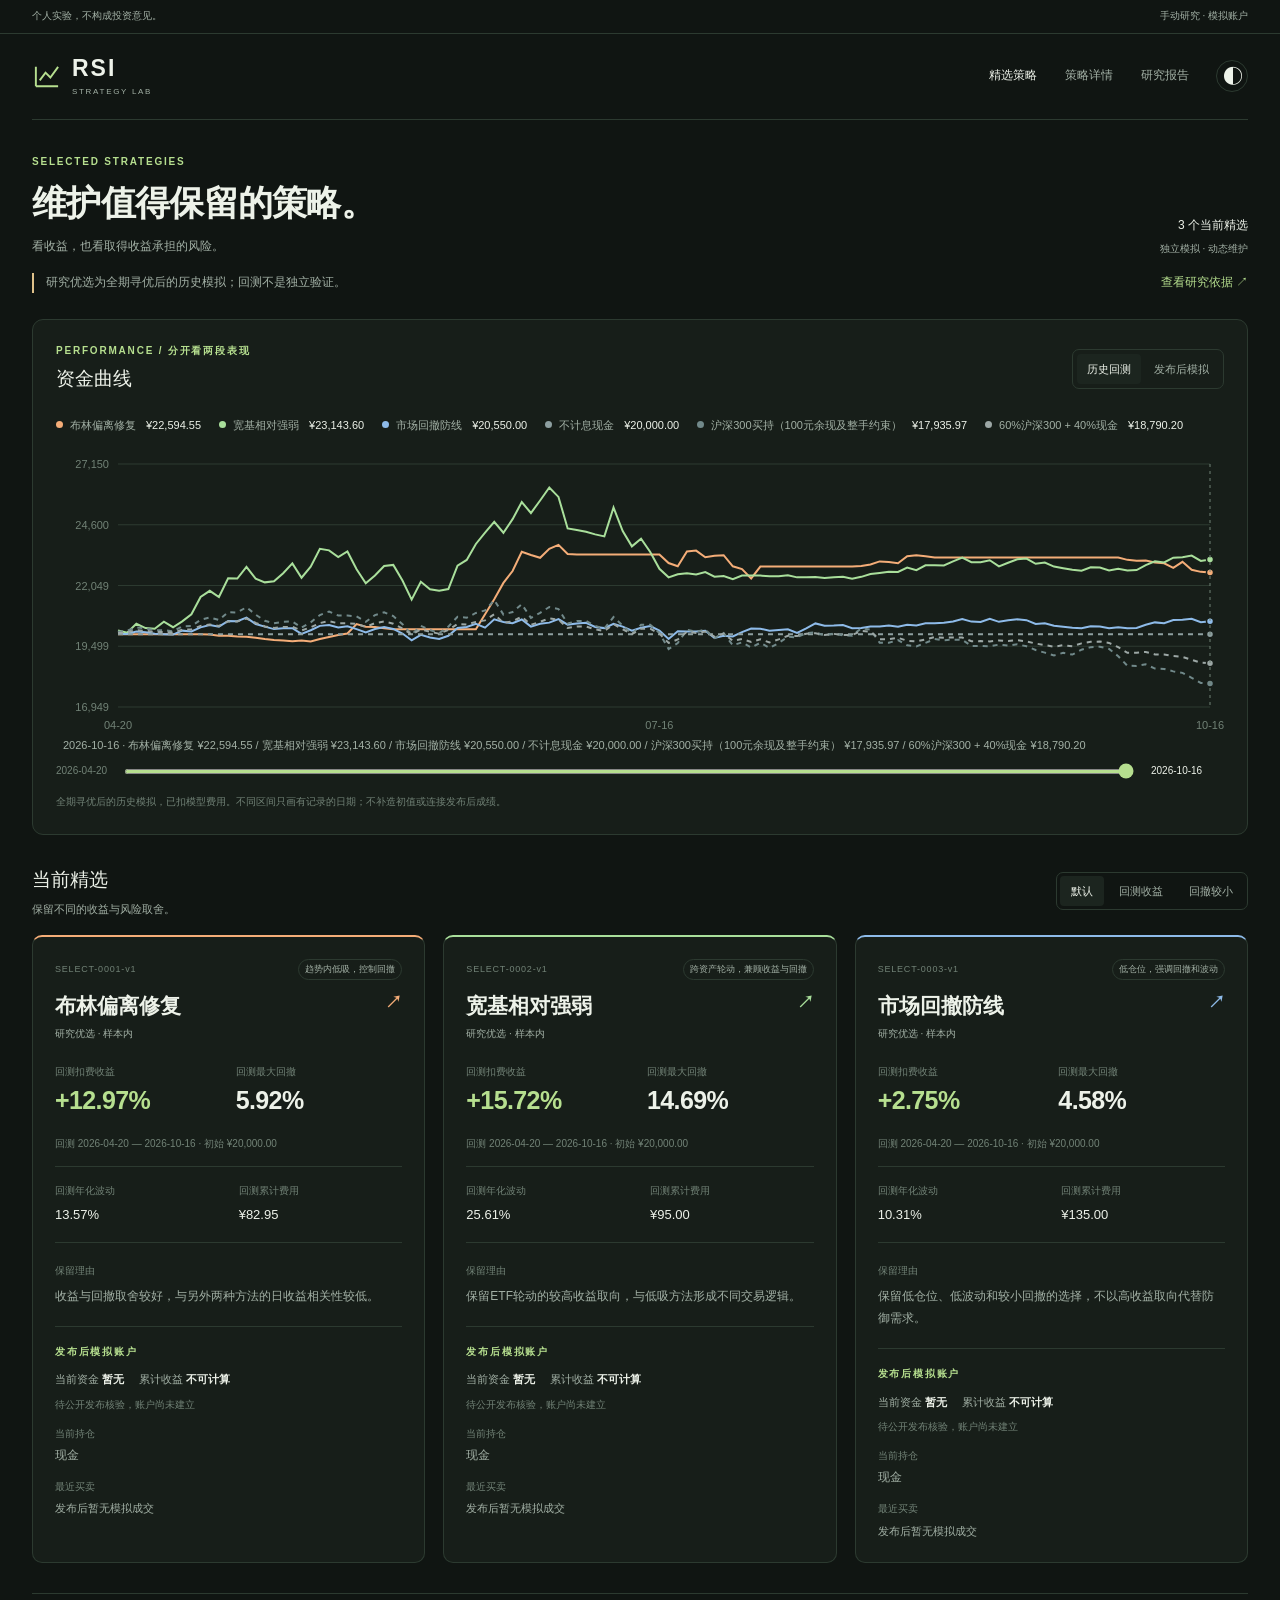
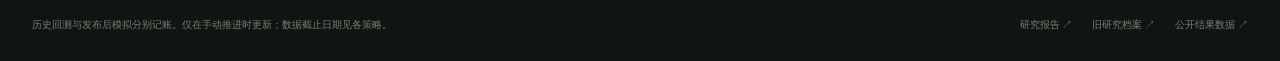
==== commit f96b4bf8: "Publish selected strategies and complete historical research reports" ====
--- a/index.html
+++ b/index.html
@@ -1 +1 @@
-<!doctype html><html lang="zh-CN" data-theme="dark"><head><meta charset="utf-8"><meta name="viewport" content="width=device-width,initial-scale=1"><meta name="color-scheme" content="dark light"><meta name="description" content="五种风格各自独立本金的历史策略模拟：同日起点、扣费收益、回撤与每笔交易。全期寻优后重算，非未见检验。"><title>五 Agent 历史模拟 · RSI Strategy Lab</title><link rel="stylesheet" href="assets/history-v5.css"><script defer src="assets/history-v5.js"></script></head><body data-page="overview"><div class="topline"><div class="wrap"><span>个人实验，不构成投资意见。 · 历史模拟</span><span>手动研究 · 无实盘交易</span></div></div><div class="wrap"><header class="masthead"><a class="brand" href="index.html"><svg viewBox="0 0 30 30" width="29" height="29" aria-hidden="true"><path d="M4 25V5m0 20h23M8 19l6-8 5 5 8-11" fill="none" stroke="currentColor" stroke-width="2"/></svg><span>RSI<small>STRATEGY LAB</small></span></a><nav aria-label="主导航"><a href="index.html" aria-current="page">策略总览</a><a href="report.html">账户详情</a></nav><button class="theme-toggle" type="button" aria-label="切换浅色主题">◐</button></header><main><section class="heading"><div><p class="eyebrow">FIVE AGENTS · ONE STARTING LINE</p><h1>不同策略，<span class="starting-capital">同一两万元起点。</span></h1><p class="subtitle">比较资金如何变化，也看每一份收益承担了多少风险。</p></div><div class="period"><span>2026-04-20 — 2026-10-16</span><small>同一历史区间 · 各自初始 ¥20,000.00</small></div></section><div class="disclosure"><strong>全期寻优后的历史模拟 · 研究版本重算 · 非未见检验</strong><span>股票池按当前可得标的选择，存在幸存者与选择偏差，结果不代表完整历史可投资市场。</span><span>本轮每个 Agent 独立初始 ¥20,000.00；同轮基线与优化版使用相同本金。这是新的历史重算，没有给旧万元账户追加资金。HIST-0001 万元历史保留；跨本金轮次的差异不能单独归因为策略改善。</span></div><section class="panel comparison"><div class="panel-heading"><div><p class="eyebrow">EQUITY / 同期比较</p><h2>资金曲线</h2></div><label class="select-label">研究版本<select data-version-select aria-label="研究版本"><option value="baseline-v1">第一版 · 搜索前固定基线</option><option value="search-v2" selected>第二版 · 同窗寻优</option></select></label></div><div class="legend" data-legend aria-label="切换曲线"></div><div class="chart-shell" data-chart="comparison"><svg class="chart" viewBox="0 0 1000 300" role="img" aria-label="五个 Agent 与基准的同日资金曲线"></svg><div class="chart-readout" aria-live="polite"></div></div><div class="date-control"><span data-first-date>2026-04-20</span><input type="range" min="0" max="1" value="1" data-date-range aria-label="查看指定交易日资金"><strong data-selected-date>2026-10-16</strong></div><p class="chart-note">点击图例开关曲线；移动指针或拖动日期查看同一交易日。虚线为基准。资金均已扣除模型交易费用。</p></section><section id="agents"><div class="section-heading"><div><h2>五种风格，各自记账。</h2><p>收益与风险分别比较，不设综合冠军。</p></div><div class="sort" aria-label="排序方式"><button type="button" data-sort="identity" aria-pressed="true">默认</button><button type="button" data-sort="return" aria-pressed="false">净收益</button><button type="button" data-sort="drawdown" aria-pressed="false">回撤较小</button></div></div><div class="agent-grid" data-agent-grid><article class="agent-card" data-agent="growth" style="--agent:#f4ad78"><div class="card-head"><p class="agent-id">GROWTH / search-v2</p><span class="risk-tag">收益优先，容忍较高回撤</span></div><h3><a href="report.html?agent=growth">进攻成长 <span>↗</span></a></h3><p class="family">趋势回撤后的再入场</p><div class="card-main"><div><span>期末资金</span><strong>¥20,858.60</strong></div><div><span>扣费净收益</span><strong class="gain">+4.29%</strong></div></div><div class="card-metrics"><div><span>最大回撤</span><b>-4.72%</b></div><div><span>年化波动</span><b>9.13%</b></div><div><span>累计费用</span><b>¥30.50</b></div><div><span>换手倍数</span><b>1.47×</b></div></div><div class="card-copy"><p><span>期末持仓</span>银行ETF、工商银行</p><p><span>最近买卖</span>2026-09-11 卖出 工商银行 · 规则退出或目标权重降低</p><details><summary>本周与版本变化</summary><p><span>本周</span>末周+1.78%，0笔模拟成交；新增无，退出无。趋势回撤后的再入场选入2只，目标证券仓位80.0%；余款持现。</p><p><span>对上版</span>相同半年重放：净收益变化+28.67%、回撤幅度变化-23.30%、年化波动变化-13.73%；不是样本外提升。</p><p class="detail-footnote">收益、回撤与波动变化均为百分点差；本轮同本金、同窗重算。</p></details></div></article><article class="agent-card" data-agent="rotation" style="--agent:#a9df9b"><div class="card-head"><p class="agent-id">ROTATION / search-v2</p><span class="risk-tag">跨资产轮动，兼顾收益与回撤</span></div><h3><a href="report.html?agent=rotation">行业轮动 <span>↗</span></a></h3><p class="family">宽基相对强弱</p><div class="card-main"><div><span>期末资金</span><strong>¥23,143.60</strong></div><div><span>扣费净收益</span><strong class="gain">+15.72%</strong></div></div><div class="card-metrics"><div><span>最大回撤</span><b>-14.69%</b></div><div><span>年化波动</span><b>25.61%</b></div><div><span>累计费用</span><b>¥95.00</b></div><div><span>换手倍数</span><b>4.35×</b></div></div><div class="card-copy"><p><span>期末持仓</span>红利ETF、银行ETF</p><p><span>最近买卖</span>2026-09-11 买入 银行ETF · 宽基相对强弱；20日动量+6.23%，20日年化波动15.58%，收盘/趋势均价1.706/1.588</p><details><summary>本周与版本变化</summary><p><span>本周</span>末周+0.56%，0笔模拟成交；新增无，退出无。宽基相对强弱选入2只，目标证券仓位70.0%；余款持现。</p><p><span>对上版</span>相同半年重放：净收益变化+13.18%、回撤幅度变化-2.60%、年化波动变化+1.98%；不是样本外提升。</p><p class="detail-footnote">收益、回撤与波动变化均为百分点差；本轮同本金、同窗重算。</p></details></div></article><article class="agent-card" data-agent="defensive" style="--agent:#8ebbe9"><div class="card-head"><p class="agent-id">DEFENSIVE / search-v2</p><span class="risk-tag">低仓位，强调回撤和波动</span></div><h3><a href="report.html?agent=defensive">稳健防御 <span>↗</span></a></h3><p class="family">市场回撤防线</p><div class="card-main"><div><span>期末资金</span><strong>¥20,550.00</strong></div><div><span>扣费净收益</span><strong class="gain">+2.75%</strong></div></div><div class="card-metrics"><div><span>最大回撤</span><b>-4.58%</b></div><div><span>年化波动</span><b>10.31%</b></div><div><span>累计费用</span><b>¥135.00</b></div><div><span>换手倍数</span><b>3.63×</b></div></div><div class="card-copy"><p><span>期末持仓</span>红利ETF、银行ETF</p><p><span>最近买卖</span>2026-09-11 买入 银行ETF · 市场回撤防线；20日动量+6.23%，20日年化波动15.58%，收盘/趋势均价1.706/1.588</p><details><summary>本周与版本变化</summary><p><span>本周</span>末周+0.40%，0笔模拟成交；新增无，退出无。市场回撤防线选入2只，目标证券仓位50.0%；余款持现。</p><p><span>对上版</span>相同半年重放：净收益变化+6.37%、回撤幅度变化-2.21%、年化波动变化+1.55%；不是样本外提升。</p><p class="detail-footnote">收益、回撤与波动变化均为百分点差；本轮同本金、同窗重算。</p></details></div></article><article class="agent-card" data-agent="reversal" style="--agent:#c0a3ec"><div class="card-head"><p class="agent-id">REVERSAL / search-v2</p><span class="risk-tag">趋势内低吸，控制回撤</span></div><h3><a href="report.html?agent=reversal">反转修复 <span>↗</span></a></h3><p class="family">布林偏离回归</p><div class="card-main"><div><span>期末资金</span><strong>¥22,594.55</strong></div><div><span>扣费净收益</span><strong class="gain">+12.97%</strong></div></div><div class="card-metrics"><div><span>最大回撤</span><b>-5.92%</b></div><div><span>年化波动</span><b>13.57%</b></div><div><span>累计费用</span><b>¥82.95</b></div><div><span>换手倍数</span><b>3.15×</b></div></div><div class="card-copy"><p><span>期末持仓</span>凯恩股份</p><p><span>最近买卖</span>2026-09-28 买入 凯恩股份 · 布林偏离回归；20日动量+0.86%，20日年化波动27.21%，收盘/趋势均价7.073/6.519</p><details><summary>本周与版本变化</summary><p><span>本周</span>末周-1.68%，0笔模拟成交；新增无，退出无。布林偏离回归选入1只，目标证券仓位30.0%；余款持现。</p><p><span>对上版</span>相同半年重放：净收益变化+24.43%、回撤幅度变化-9.62%、年化波动变化-4.27%；不是样本外提升。</p><p class="detail-footnote">收益、回撤与波动变化均为百分点差；本轮同本金、同窗重算。</p></details></div></article><article class="agent-card" data-agent="adaptive" style="--agent:#e5cc7b"><div class="card-head"><p class="agent-id">ADAPTIVE / search-v2</p><span class="risk-tag">按市场趋势和波动切换证券配置</span></div><h3><a href="report.html?agent=adaptive">自适应组合 <span>↗</span></a></h3><p class="family">拥挤惩罚与分散趋势</p><div class="card-main"><div><span>期末资金</span><strong>¥21,458.50</strong></div><div><span>扣费净收益</span><strong class="gain">+7.29%</strong></div></div><div class="card-metrics"><div><span>最大回撤</span><b>-12.30%</b></div><div><span>年化波动</span><b>22.61%</b></div><div><span>累计费用</span><b>¥317.30</b></div><div><span>换手倍数</span><b>15.18×</b></div></div><div class="card-copy"><p><span>期末持仓</span>伟星股份、工商银行</p><p><span>最近买卖</span>2026-10-12 买入 工商银行 · 拥挤惩罚与分散趋势；40日动量+8.59%，20日年化波动13.44%，收盘/趋势均价8.932/8.548</p><details><summary>本周与版本变化</summary><p><span>本周</span>末周+1.97%，4笔模拟成交；新增002003、601398，退出002012、002046。拥挤惩罚与分散趋势选入2只，目标证券仓位67.5%；余款持现。</p><p><span>对上版</span>相同半年重放：净收益变化+11.15%、回撤幅度变化+3.54%、年化波动变化+6.98%；不是样本外提升。</p><p class="detail-footnote">收益、回撤与波动变化均为百分点差；本轮同本金、同窗重算。</p></details></div></article></div><p class="sr-only" data-sort-status aria-live="polite"></p></section><details class="limitations"><summary>如何理解这组结果</summary><ul><li>全期寻优后的历史模拟 · 研究版本重算 · 非未见检验。参数和策略选择已经使用整个区间，不能当作独立验证。</li><li>股票池按当前可得标的选择，存在幸存者与选择偏差，结果不代表完整历史可投资市场。</li><li>全部为同一历史半年内寻优，不是样本外或发布后业绩</li><li>新版本从原始20000元完整重放；旧版完整保留，不拼接周冠军</li><li>仅手动有界运行，不连接真实账户、不创建后台研究任务</li><li>供应商qfq仅用于数据核验，交易信号由原价和当时已知核验公司行动逐日构建</li><li>现金分红记录权益、除权应收、支付入账；股票卖出FIFO持有期税计提与券商实际清算可能不同</li></ul></details><section class="panel method-library"><div class="panel-heading"><div><p class="eyebrow">SELECTION / 每种方法怎样选股</p><h2>选股方法与研究备选</h2></div></div><p class="detail-footnote">展开 Agent 查看所有方法。每一种方法均展示本轮同本金、同区间的最优候选；未当选或没有交易的结果同样保留。全期寻优，不是未见样本验证。</p><details class="method-agent" data-method-agent="growth"><summary>进攻成长 <span>4 种方法</span></summary><details class="method-card" data-method-family="acceleration"><summary><span>趋势加速</span><small>保留的研究备选 · 净收益 -10.97% · 回撤 -22.34% · 51 笔成交</small></summary><div class="method-body"><p class="detail-footnote">候选 growth-041 · 已搜索 20 组 · 失败 0 组。以下统计仅对应此方法的最优候选完整重放，不是所有候选证券的并集。</p><h4>候选池</h4><p>本次准入的 ETF 与主板股票</p><h4>过滤条件</h4><p>信号价格高于 60 日均价，10 日涨幅 &gt; 0，且 10 日涨幅 − 20 日涨幅 × 10/20 &gt; 0。</p><h4>排序与优先级</h4><p>按上述加速差值从高到低，最多选 2 只；并非直接按 20 日涨幅排名。</p><h4>如何分配资金</h4><p>等权分配；通常证券总目标最多 75%，单一标的最多 40%。候选不足或单标上限限制时，剩余资金持现。</p><h4>何时重评</h4><p>每 5 个交易日收盘重评，信号日事先固定整手数量和限价，下一交易日开盘尝试。</p><h4>退出规则</h4><p>仅在重评时，因落选或目标数量降低而卖出或减仓；不是盘中连续止损。目标仓位不等于成交仓位，整手、现金、价格限制或风险检查均可能使实际仓位不足。</p><h4>逐次选股范围</h4><p>具备历史特征 90–90 只 → 方法候选池 90–90 只 → 符合入场条件 5–35 只 → 产生目标持仓 2–2 只</p><h4>曾产生目标持仓的证券</h4><p>美的集团 (000333)、伟星股份 (002003)、盾安环境 (002011)、凯恩股份 (002012)、协鑫能科 (002015)、东信和平 (002017)、中捷资源 (002021)、海特高新 (002023)、航天电器 (002025)、思源电气 (002028)、巨轮智能 (002031)、旺能环境 (002034)、保利联合 (002037)、双鹭药业 (002038)、黔源电力 (002039)、登海种业 (002041)、兔 宝 宝 (002043)、美年健康 (002044)、国机精工 (002046)、中钢天源 (002057)、云南旅游 (002059)、宏润建设 (002062)、华峰化学 (002064)、黑猫股份 (002068)、凯瑞德 (002072)、苏州固锝 (002079)、中材科技 (002080)、卫星化学 (002648)、芯片ETF (512760)、华能水电 (600025)、中国石化 (600028)、片仔癀 (600436)、伊利股份 (600887)</p><h4>实际成交证券</h4><p>盾安环境 (002011) 买 1 / 卖 1 笔；凯恩股份 (002012) 买 1 / 卖 1 笔；协鑫能科 (002015) 买 2 / 卖 2 笔；东信和平 (002017) 买 1 / 卖 1 笔；中捷资源 (002021) 买 2 / 卖 2 笔；海特高新 (002023) 买 1 / 卖 1 笔；巨轮智能 (002031) 买 2 / 卖 2 笔；旺能环境 (002034) 买 1 / 卖 1 笔；双鹭药业 (002038) 买 1 / 卖 1 笔；黔源电力 (002039) 买 1 / 卖 1 笔；兔 宝 宝 (002043) 买 1 / 卖 0 笔；国机精工 (002046) 买 1 / 卖 1 笔；中钢天源 (002057) 买 1 / 卖 1 笔；宏润建设 (002062) 买 1 / 卖 1 笔；华峰化学 (002064) 买 1 / 卖 1 笔；凯瑞德 (002072) 买 1 / 卖 1 笔；苏州固锝 (002079) 买 1 / 卖 1 笔；中材科技 (002080) 买 1 / 卖 1 笔；卫星化学 (002648) 买 1 / 卖 1 笔；芯片ETF (512760) 买 1 / 卖 1 笔；华能水电 (600025) 买 1 / 卖 1 笔；中国石化 (600028) 买 1 / 卖 1 笔；伊利股份 (600887) 买 1 / 卖 1 笔</p><p class="detail-footnote">目标入选不等于成交。该方法最佳完整候选的全部历史决策；非所有候选覆盖并集</p></div></details><details class="method-card" data-method-family="breakout"><summary><span>区间突破与回撤退出</span><small>保留的研究备选 · 净收益 -6.63% · 回撤 -15.44% · 33 笔成交</small></summary><div class="method-body"><p class="detail-footnote">候选 growth-040 · 已搜索 20 组 · 失败 0 组。以下统计仅对应此方法的最优候选完整重放，不是所有候选证券的并集。</p><h4>候选池</h4><p>本次准入的 ETF 与主板股票</p><h4>过滤条件</h4><p>信号价格高于 90 日均价，且今日收盘不低于此前 90 日最高收盘、成交量 &gt; 0；已持有时只要仍高于趋势均价、相对最近 90 日最高收盘回撤小于 6% 即可继续入选。</p><h4>排序与优先级</h4><p>按 max(0.0001，90 日涨幅) 从高到低，最多选 4 只；成交量条件不是放量门槛。</p><h4>如何分配资金</h4><p>等权分配；通常证券总目标最多 85%，单一标的最多 40%。候选不足或单标上限限制时，剩余资金持现。</p><h4>何时重评</h4><p>每 10 个交易日收盘重评，信号日事先固定整手数量和限价，下一交易日开盘尝试。</p><h4>退出规则</h4><p>仅在重评时，因落选或目标数量降低而卖出或减仓；不是盘中连续止损。目标仓位不等于成交仓位，整手、现金、价格限制或风险检查均可能使实际仓位不足。</p><h4>逐次选股范围</h4><p>具备历史特征 90–90 只 → 方法候选池 90–90 只 → 符合入场条件 0–8 只 → 产生目标持仓 0–4 只</p><h4>曾产生目标持仓的证券</h4><p>美的集团 (000333)、伟星股份 (002003)、盾安环境 (002011)、协鑫能科 (002015)、航天电器 (002025)、苏 泊 尔 (002032)、登海种业 (002041)、国机精工 (002046)、云南旅游 (002059)、瑞泰科技 (002066)、凯瑞德 (002072)、苏州固锝 (002079)、中材科技 (002080)、创业板ETF (159915)、红利ETF (510880)、芯片ETF (512760)、银行ETF (512800)、长江电力 (600900)、工商银行 (601398)</p><h4>实际成交证券</h4><p>伟星股份 (002003) 买 3 / 卖 1 笔；盾安环境 (002011) 买 1 / 卖 0 笔；登海种业 (002041) 买 1 / 卖 1 笔；云南旅游 (002059) 买 1 / 卖 1 笔；瑞泰科技 (002066) 买 1 / 卖 1 笔；凯瑞德 (002072) 买 1 / 卖 1 笔；苏州固锝 (002079) 买 1 / 卖 1 笔；创业板ETF (159915) 买 2 / 卖 2 笔；红利ETF (510880) 买 1 / 卖 1 笔；芯片ETF (512760) 买 1 / 卖 3 笔；银行ETF (512800) 买 2 / 卖 0 笔；长江电力 (600900) 买 2 / 卖 2 笔；工商银行 (601398) 买 1 / 卖 1 笔</p><p class="detail-footnote">目标入选不等于成交。该方法最佳完整候选的全部历史决策；非所有候选覆盖并集</p></div></details><details class="method-card" data-method-family="momentum"><summary><span>截面趋势动量</span><small>保留的研究备选 · 净收益 -12.56% · 回撤 -19.42% · 19 笔成交</small></summary><div class="method-body"><p class="detail-footnote">候选 growth-017 · 已搜索 20 组 · 失败 0 组。以下统计仅对应此方法的最优候选完整重放，不是所有候选证券的并集。</p><h4>候选池</h4><p>本次准入的 ETF 与主板股票</p><h4>过滤条件</h4><p>信号价格高于 60 日均价，且 90 日涨幅 &gt; 0。</p><h4>排序与优先级</h4><p>按 90 日涨幅从高到低，最多选 3 只。</p><h4>如何分配资金</h4><p>等权分配；通常证券总目标最多 85%，单一标的最多 40%。候选不足或单标上限限制时，剩余资金持现。</p><h4>何时重评</h4><p>每 10 个交易日收盘重评，信号日事先固定整手数量和限价，下一交易日开盘尝试。</p><h4>退出规则</h4><p>仅在重评时，因落选或目标数量降低而卖出或减仓；不是盘中连续止损。目标仓位不等于成交仓位，整手、现金、价格限制或风险检查均可能使实际仓位不足。</p><h4>逐次选股范围</h4><p>具备历史特征 90–90 只 → 方法候选池 90–90 只 → 符合入场条件 13–28 只 → 产生目标持仓 3–3 只</p><h4>曾产生目标持仓的证券</h4><p>美的集团 (000333)、伟星股份 (002003)、协鑫能科 (002015)、航天电器 (002025)、国机精工 (002046)、云南旅游 (002059)、华峰化学 (002064)、瑞泰科技 (002066)、凯瑞德 (002072)、中材科技 (002080)、卫星化学 (002648)、芯片ETF (512760)、中信证券 (600030)、工商银行 (601398)</p><h4>实际成交证券</h4><p>伟星股份 (002003) 买 1 / 卖 0 笔；协鑫能科 (002015) 买 1 / 卖 1 笔；云南旅游 (002059) 买 1 / 卖 1 笔；华峰化学 (002064) 买 1 / 卖 1 笔；凯瑞德 (002072) 买 1 / 卖 1 笔；卫星化学 (002648) 买 1 / 卖 1 笔；芯片ETF (512760) 买 1 / 卖 3 笔；中信证券 (600030) 买 1 / 卖 1 笔；工商银行 (601398) 买 1 / 卖 1 笔</p><p class="detail-footnote">目标入选不等于成交。该方法最佳完整候选的全部历史决策；非所有候选覆盖并集</p></div></details><details class="method-card" data-method-family="trend_reentry"><summary><span>趋势回撤后的再入场</span><small>本轮采用 · 净收益 +4.29% · 回撤 -4.72% · 6 笔成交</small></summary><div class="method-body"><p class="detail-footnote">候选 growth-064 · 已搜索 20 组 · 失败 0 组。以下统计仅对应此方法的最优候选完整重放，不是所有候选证券的并集。</p><h4>候选池</h4><p>本次准入的 ETF 与主板股票</p><h4>过滤条件</h4><p>信号价格高于 120 日均价、20 日涨幅 &gt; 0；前日收盘不高于前日 5 日均价，今日重新高于今日 5 日均价，且相对最近 20 日最高值跌幅大于 2%。已持有标的在高于 10 日均价、20 日回撤小于 10% 时可继续入选。</p><h4>排序与优先级</h4><p>按 20 日涨幅 ÷ 20 日年化波动率，从高到低最多选 4 只；波动率下限 1%。</p><h4>如何分配资金</h4><p>等权分配；通常证券总目标最多 100%，单一标的最多 40%。候选不足或单标上限限制时，剩余资金持现。</p><h4>何时重评</h4><p>每 20 个交易日收盘重评，信号日事先固定整手数量和限价，下一交易日开盘尝试。</p><h4>退出规则</h4><p>仅在重评时，因落选或目标数量降低而卖出或减仓；不是盘中连续止损。目标仓位不等于成交仓位，整手、现金、价格限制或风险检查均可能使实际仓位不足。</p><h4>逐次选股范围</h4><p>具备历史特征 90–90 只 → 方法候选池 90–90 只 → 符合入场条件 0–2 只 → 产生目标持仓 0–2 只</p><h4>曾产生目标持仓的证券</h4><p>中证500ETF (510500)、银行ETF (512800)、工商银行 (601398)</p><h4>实际成交证券</h4><p>中证500ETF (510500) 买 1 / 卖 1 笔；银行ETF (512800) 买 1 / 卖 1 笔；工商银行 (601398) 买 1 / 卖 1 笔</p><p class="detail-footnote">目标入选不等于成交。该方法最佳完整候选的全部历史决策；非所有候选覆盖并集</p></div></details></details><details class="method-agent" data-method-agent="rotation"><summary>行业轮动 <span>4 种方法</span></summary><details class="method-card" data-method-family="diversified_rotation"><summary><span>相关性分散轮动</span><small>保留的研究备选 · 净收益 +5.23% · 回撤 -10.93% · 48 笔成交</small></summary><div class="method-body"><p class="detail-footnote">候选 rotation-046 · 已搜索 20 组 · 失败 0 组。以下统计仅对应此方法的最优候选完整重放，不是所有候选证券的并集。</p><h4>候选池</h4><p>仅本次准入的 ETF</p><h4>过滤条件</h4><p>信号价格高于 60 日均价，且 40 日涨幅 &gt; 0。</p><h4>排序与优先级</h4><p>按 40 日涨幅从高到低逐个选取，与已选证券近 60 日收益相关系数超过 0.65 的跳过；最多 2 只。</p><h4>如何分配资金</h4><p>按 20 日年化波动率倒数配权，波动率下限 1%；通常证券总目标最多 71.25%，单一标的最多 35%。候选不足或单标上限限制时，剩余资金持现。</p><h4>何时重评</h4><p>每 5 个交易日收盘重评，信号日事先固定整手数量和限价，下一交易日开盘尝试。</p><h4>退出规则</h4><p>仅在重评时，因落选或目标数量降低而卖出或减仓；不是盘中连续止损。目标仓位不等于成交仓位，整手、现金、价格限制或风险检查均可能使实际仓位不足。</p><h4>逐次选股范围</h4><p>具备历史特征 90–90 只 → 方法候选池 10–10 只 → 符合入场条件 1–6 只 → 产生目标持仓 1–2 只</p><h4>曾产生目标持仓的证券</h4><p>创业板ETF (159915)、消费ETF (159928)、红利ETF (510880)、券商ETF (512000)、医药ETF (512010)、芯片ETF (512760)、银行ETF (512800)</p><h4>实际成交证券</h4><p>创业板ETF (159915) 买 1 / 卖 1 笔；消费ETF (159928) 买 1 / 卖 1 笔；红利ETF (510880) 买 4 / 卖 5 笔；券商ETF (512000) 买 4 / 卖 5 笔；医药ETF (512010) 买 3 / 卖 4 笔；芯片ETF (512760) 买 4 / 卖 6 笔；银行ETF (512800) 买 5 / 卖 4 笔</p><p class="detail-footnote">目标入选不等于成交。该方法最佳完整候选的全部历史决策；非所有候选覆盖并集</p></div></details><details class="method-card" data-method-family="relative_strength"><summary><span>宽基相对强弱</span><small>本轮采用 · 净收益 +15.72% · 回撤 -14.69% · 19 笔成交</small></summary><div class="method-body"><p class="detail-footnote">候选 rotation-004 · 已搜索 20 组 · 失败 0 组。以下统计仅对应此方法的最优候选完整重放，不是所有候选证券的并集。</p><h4>候选池</h4><p>仅本次准入的 ETF</p><h4>过滤条件</h4><p>ETF 信号价格高于 120 日均价，20 日涨幅 &gt; max(0，沪深300 ETF 同期涨幅)。同板块主板样本中，高于各自 120 日均价的比例须 ≥ 60%；无同板块股票样本时该比例取 100%。</p><h4>排序与优先级</h4><p>按（ETF 20 日涨幅 − 沪深300 ETF 同期涨幅）× 同板块均线上方比例，从高到低最多选 4 只。</p><h4>如何分配资金</h4><p>等权分配；通常证券总目标最多 95%，单一标的最多 35%。候选不足或单标上限限制时，剩余资金持现。</p><h4>何时重评</h4><p>每 20 个交易日收盘重评，信号日事先固定整手数量和限价，下一交易日开盘尝试。</p><h4>退出规则</h4><p>仅在重评时，因落选或目标数量降低而卖出或减仓；不是盘中连续止损。目标仓位不等于成交仓位，整手、现金、价格限制或风险检查均可能使实际仓位不足。</p><h4>逐次选股范围</h4><p>具备历史特征 90–90 只 → 方法候选池 10–10 只 → 符合入场条件 1–3 只 → 产生目标持仓 1–3 只</p><h4>曾产生目标持仓的证券</h4><p>创业板ETF (159915)、上证50ETF (510050)、中证500ETF (510500)、红利ETF (510880)、券商ETF (512000)、芯片ETF (512760)、银行ETF (512800)</p><h4>实际成交证券</h4><p>创业板ETF (159915) 买 3 / 卖 1 笔；上证50ETF (510050) 买 1 / 卖 1 笔；中证500ETF (510500) 买 2 / 卖 1 笔；红利ETF (510880) 买 2 / 卖 0 笔；券商ETF (512000) 买 1 / 卖 1 笔；芯片ETF (512760) 买 2 / 卖 2 笔；银行ETF (512800) 买 2 / 卖 0 笔</p><p class="detail-footnote">目标入选不等于成交。该方法最佳完整候选的全部历史决策；非所有候选覆盖并集</p></div></details><details class="method-card" data-method-family="risk_momentum"><summary><span>风险调整动量</span><small>保留的研究备选 · 净收益 +8.88% · 回撤 -12.70% · 45 笔成交</small></summary><div class="method-body"><p class="detail-footnote">候选 rotation-026 · 已搜索 20 组 · 失败 0 组。以下统计仅对应此方法的最优候选完整重放，不是所有候选证券的并集。</p><h4>候选池</h4><p>仅本次准入的 ETF</p><h4>过滤条件</h4><p>信号价格高于 60 日均价，且 40 日涨幅 &gt; 0。</p><h4>排序与优先级</h4><p>按 40 日涨幅 ÷ 20 日年化波动率，从高到低最多选 2 只；波动率下限 1%。</p><h4>如何分配资金</h4><p>等权分配；通常证券总目标最多 71.25%，单一标的最多 35%。候选不足或单标上限限制时，剩余资金持现。</p><h4>何时重评</h4><p>每 5 个交易日收盘重评，信号日事先固定整手数量和限价，下一交易日开盘尝试。</p><h4>退出规则</h4><p>仅在重评时，因落选或目标数量降低而卖出或减仓；不是盘中连续止损。目标仓位不等于成交仓位，整手、现金、价格限制或风险检查均可能使实际仓位不足。</p><h4>逐次选股范围</h4><p>具备历史特征 90–90 只 → 方法候选池 10–10 只 → 符合入场条件 1–6 只 → 产生目标持仓 1–2 只</p><h4>曾产生目标持仓的证券</h4><p>创业板ETF (159915)、消费ETF (159928)、红利ETF (510880)、券商ETF (512000)、医药ETF (512010)、芯片ETF (512760)、银行ETF (512800)</p><h4>实际成交证券</h4><p>创业板ETF (159915) 买 4 / 卖 3 笔；消费ETF (159928) 买 1 / 卖 1 笔；红利ETF (510880) 买 3 / 卖 3 笔；券商ETF (512000) 买 2 / 卖 4 笔；医药ETF (512010) 买 1 / 卖 5 笔；芯片ETF (512760) 买 3 / 卖 7 笔；银行ETF (512800) 买 4 / 卖 4 笔</p><p class="detail-footnote">目标入选不等于成交。该方法最佳完整候选的全部历史决策；非所有候选覆盖并集</p></div></details><details class="method-card" data-method-family="small_cap_rotation"><summary><span>观察池相对小市值轮动</span><small>保留的研究备选 · 净收益 +2.13% · 回撤 -9.12% · 42 笔成交</small></summary><div class="method-body"><p class="detail-footnote">候选 rotation-061 · 已搜索 20 组 · 失败 0 组。以下统计仅对应此方法的最优候选完整重放，不是所有候选证券的并集。</p><h4>候选池</h4><p>仅观察池内有当时已公开总股本的主板股票；不是全 A 股小市值股票池</p><h4>过滤条件</h4><p>使用披露可得日期不晚于信号日的最近总股本 × 当日原价收盘估算市值，从可比股票中取最小三分之一（数量向上取整）；再筛选高于 60 日均价、20 日涨幅 &gt; 0、20 日回撤小于 4% 的股票。最近披露股本可能滞后于实际变更。</p><h4>排序与优先级</h4><p>按上述估算市值从小到大，最多选 2 只。</p><h4>如何分配资金</h4><p>按估算市值的倒数配权；通常证券总目标最多 71.25%，单一标的最多 35%。候选不足或单标上限限制时，剩余资金持现。</p><h4>何时重评</h4><p>每 5 个交易日收盘重评，信号日事先固定整手数量和限价，下一交易日开盘尝试。</p><h4>退出规则</h4><p>仅在重评时，因落选或目标数量降低而卖出或减仓；不是盘中连续止损。目标仓位不等于成交仓位，整手、现金、价格限制或风险检查均可能使实际仓位不足。</p><h4>逐次选股范围</h4><p>具备历史特征 90–90 只 → 已知总股本 58–66 只 → 方法候选池 20–22 只 → 符合入场条件 0–11 只 → 产生目标持仓 0–2 只</p><h4>曾产生目标持仓的证券</h4><p>华邦健康 (002004)、凯恩股份 (002012)、世荣兆业 (002016)、丽江股份 (002033)、华帝股份 (002035)、双鹭药业 (002038)、黔源电力 (002039)、国光电器 (002045)、德美化工 (002054)、中钢天源 (002057)、宏润建设 (002062)、瑞泰科技 (002066)、软控股份 (002073)、苏州固锝 (002079)</p><h4>实际成交证券</h4><p>华邦健康 (002004) 买 1 / 卖 1 笔；凯恩股份 (002012) 买 3 / 卖 4 笔；世荣兆业 (002016) 买 2 / 卖 2 笔；丽江股份 (002033) 买 1 / 卖 1 笔；华帝股份 (002035) 买 2 / 卖 2 笔；双鹭药业 (002038) 买 1 / 卖 1 笔；黔源电力 (002039) 买 3 / 卖 2 笔；国光电器 (002045) 买 1 / 卖 1 笔；德美化工 (002054) 买 2 / 卖 1 笔；中钢天源 (002057) 买 1 / 卖 2 笔；宏润建设 (002062) 买 1 / 卖 1 笔；瑞泰科技 (002066) 买 1 / 卖 1 笔；软控股份 (002073) 买 1 / 卖 1 笔；苏州固锝 (002079) 买 1 / 卖 1 笔</p><p class="detail-footnote">目标入选不等于成交。该方法最佳完整候选的全部历史决策；非所有候选覆盖并集</p></div></details></details><details class="method-agent" data-method-agent="defensive"><summary>稳健防御 <span>4 种方法</span></summary><details class="method-card" data-method-family="broad_trend"><summary><span>宽基趋势防守</span><small>保留的研究备选 · 净收益 -1.66% · 回撤 -4.28% · 11 笔成交</small></summary><div class="method-body"><p class="detail-footnote">候选 defensive-025 · 已搜索 20 组 · 失败 0 组。以下统计仅对应此方法的最优候选完整重放，不是所有候选证券的并集。</p><h4>候选池</h4><p>准入 ETF 中仅沪深300（510300）、中证500（510500）、红利（510880）与银行（512800）</p><h4>过滤条件</h4><p>沪深300 ETF 信号价格高于 90 日均价，且候选 ETF 也高于各自 90 日均价；不要求动量为正。</p><h4>排序与优先级</h4><p>按 20 日年化波动率从低到高最多选 4 只；波动率下限 1%。</p><h4>如何分配资金</h4><p>等权分配；通常证券总目标最多 51%，单一标的最多 25%。候选不足或单标上限限制时，剩余资金持现。</p><h4>何时重评</h4><p>每 10 个交易日收盘重评，信号日事先固定整手数量和限价，下一交易日开盘尝试。</p><h4>退出规则</h4><p>仅在重评时，因落选或目标数量降低而卖出或减仓；不是盘中连续止损。目标仓位不等于成交仓位，整手、现金、价格限制或风险检查均可能使实际仓位不足。</p><h4>逐次选股范围</h4><p>具备历史特征 90–90 只 → 方法候选池 4–4 只 → 符合入场条件 0–3 只 → 产生目标持仓 0–3 只</p><h4>曾产生目标持仓的证券</h4><p>沪深300ETF (510300)、中证500ETF (510500)、红利ETF (510880)</p><h4>实际成交证券</h4><p>沪深300ETF (510300) 买 2 / 卖 2 笔；中证500ETF (510500) 买 3 / 卖 2 笔；红利ETF (510880) 买 1 / 卖 1 笔</p><p class="detail-footnote">目标入选不等于成交。该方法最佳完整候选的全部历史决策；非所有候选覆盖并集</p></div></details><details class="method-card" data-method-family="downside_budget"><summary><span>下行半波动风险预算</span><small>保留的研究备选 · 净收益 +0.99% · 回撤 -4.02% · 43 笔成交</small></summary><div class="method-body"><p class="detail-footnote">候选 defensive-062 · 已搜索 20 组 · 失败 0 组。以下统计仅对应此方法的最优候选完整重放，不是所有候选证券的并集。</p><h4>候选池</h4><p>仅本次准入的 ETF</p><h4>过滤条件</h4><p>信号价格高于 60 日均价，且 20 日涨幅 ≥ 0。</p><h4>排序与优先级</h4><p>按 20 日下行半波动率从低到高，最多选 3 只；下行半波动率 = sqrt(每日负收益平方的均值) × sqrt(252)，正收益按 0 计。</p><h4>如何分配资金</h4><p>按下行半波动率倒数配权（下限 1%）；总仓另限于 60% × 12% ÷ 沪深300 ETF 的 20 日下行半波动率（下限 1%）；通常证券总目标最多 51%，单一标的最多 25%。候选不足或单标上限限制时，剩余资金持现。</p><h4>何时重评</h4><p>每 10 个交易日收盘重评，信号日事先固定整手数量和限价，下一交易日开盘尝试。</p><h4>退出规则</h4><p>仅在重评时，因落选或目标数量降低而卖出或减仓；不是盘中连续止损。目标仓位不等于成交仓位，整手、现金、价格限制或风险检查均可能使实际仓位不足。</p><h4>逐次选股范围</h4><p>具备历史特征 90–90 只 → 方法候选池 10–10 只 → 符合入场条件 1–6 只 → 产生目标持仓 1–3 只</p><h4>曾产生目标持仓的证券</h4><p>创业板ETF (159915)、消费ETF (159928)、上证50ETF (510050)、沪深300ETF (510300)、中证500ETF (510500)、红利ETF (510880)、券商ETF (512000)、医药ETF (512010)、芯片ETF (512760)、银行ETF (512800)</p><h4>实际成交证券</h4><p>创业板ETF (159915) 买 3 / 卖 2 笔；消费ETF (159928) 买 1 / 卖 1 笔；上证50ETF (510050) 买 4 / 卖 2 笔；沪深300ETF (510300) 买 2 / 卖 2 笔；中证500ETF (510500) 买 2 / 卖 2 笔；红利ETF (510880) 买 5 / 卖 2 笔；券商ETF (512000) 买 3 / 卖 3 笔；医药ETF (512010) 买 2 / 卖 1 笔；芯片ETF (512760) 买 1 / 卖 1 笔；银行ETF (512800) 买 2 / 卖 2 笔</p><p class="detail-footnote">目标入选不等于成交。该方法最佳完整候选的全部历史决策；非所有候选覆盖并集</p></div></details><details class="method-card" data-method-family="drawdown_guard"><summary><span>市场回撤防线</span><small>本轮采用 · 净收益 +2.75% · 回撤 -4.58% · 27 笔成交</small></summary><div class="method-body"><p class="detail-footnote">候选 defensive-044 · 已搜索 20 组 · 失败 0 组。以下统计仅对应此方法的最优候选完整重放，不是所有候选证券的并集。</p><h4>候选池</h4><p>仅本次准入的 ETF</p><h4>过滤条件</h4><p>沪深300 ETF 信号价格相对最近 20 日最高值的跌幅须小于 10%，各 ETF 的 20 日涨幅 &gt; 0；不要求各 ETF 高于 120 日均价。</p><h4>排序与优先级</h4><p>按 20 日年化波动率从低到高，最多选 4 只；选入后等权，并非逆波动配权。</p><h4>如何分配资金</h4><p>等权分配；通常证券总目标最多 60%，单一标的最多 25%。候选不足或单标上限限制时，剩余资金持现。</p><h4>何时重评</h4><p>每 20 个交易日收盘重评，信号日事先固定整手数量和限价，下一交易日开盘尝试。</p><h4>退出规则</h4><p>仅在重评时，因落选或目标数量降低而卖出或减仓；不是盘中连续止损。目标仓位不等于成交仓位，整手、现金、价格限制或风险检查均可能使实际仓位不足。</p><h4>逐次选股范围</h4><p>具备历史特征 90–90 只 → 方法候选池 10–10 只 → 符合入场条件 2–6 只 → 产生目标持仓 2–4 只</p><h4>曾产生目标持仓的证券</h4><p>创业板ETF (159915)、消费ETF (159928)、上证50ETF (510050)、沪深300ETF (510300)、中证500ETF (510500)、红利ETF (510880)、券商ETF (512000)、医药ETF (512010)、银行ETF (512800)</p><h4>实际成交证券</h4><p>创业板ETF (159915) 买 1 / 卖 2 笔；消费ETF (159928) 买 1 / 卖 2 笔；上证50ETF (510050) 买 2 / 卖 2 笔；沪深300ETF (510300) 买 1 / 卖 1 笔；中证500ETF (510500) 买 1 / 卖 1 笔；红利ETF (510880) 买 2 / 卖 0 笔；券商ETF (512000) 买 2 / 卖 1 笔；医药ETF (512010) 买 2 / 卖 2 笔；银行ETF (512800) 买 3 / 卖 1 笔</p><p class="detail-footnote">目标入选不等于成交。该方法最佳完整候选的全部历史决策；非所有候选覆盖并集</p></div></details><details class="method-card" data-method-family="minimum_volatility"><summary><span>趋势内最小波动</span><small>保留的研究备选 · 净收益 +5.18% · 回撤 -8.18% · 21 笔成交</small></summary><div class="method-body"><p class="detail-footnote">候选 defensive-004 · 已搜索 20 组 · 失败 0 组。以下统计仅对应此方法的最优候选完整重放，不是所有候选证券的并集。</p><h4>候选池</h4><p>仅本次准入的 ETF</p><h4>过滤条件</h4><p>信号价格高于 120 日均价，且 20 日涨幅 ≥ 0。</p><h4>排序与优先级</h4><p>按 20 日年化波动率从低到高，最多选 4 只。</p><h4>如何分配资金</h4><p>按 20 日波动率的倒数配权，波动率计算下限为 1%；通常证券总目标最多 60%，单一标的最多 25%。候选不足或单标上限限制时，剩余资金持现。</p><h4>何时重评</h4><p>每 20 个交易日收盘重评，信号日事先固定整手数量和限价，下一交易日开盘尝试。</p><h4>退出规则</h4><p>仅在重评时，因落选或目标数量降低而卖出或减仓；不是盘中连续止损。目标仓位不等于成交仓位，整手、现金、价格限制或风险检查均可能使实际仓位不足。</p><h4>逐次选股范围</h4><p>具备历史特征 90–90 只 → 方法候选池 10–10 只 → 符合入场条件 2–4 只 → 产生目标持仓 2–4 只</p><h4>曾产生目标持仓的证券</h4><p>创业板ETF (159915)、上证50ETF (510050)、沪深300ETF (510300)、中证500ETF (510500)、红利ETF (510880)、券商ETF (512000)、医药ETF (512010)、芯片ETF (512760)、银行ETF (512800)</p><h4>实际成交证券</h4><p>创业板ETF (159915) 买 1 / 卖 1 笔；上证50ETF (510050) 买 1 / 卖 1 笔；沪深300ETF (510300) 买 2 / 卖 1 笔；中证500ETF (510500) 买 1 / 卖 1 笔；红利ETF (510880) 买 2 / 卖 0 笔；券商ETF (512000) 买 1 / 卖 1 笔；医药ETF (512010) 买 1 / 卖 2 笔；芯片ETF (512760) 买 1 / 卖 2 笔；银行ETF (512800) 买 2 / 卖 0 笔</p><p class="detail-footnote">目标入选不等于成交。该方法最佳完整候选的全部历史决策；非所有候选覆盖并集</p></div></details></details><details class="method-agent" data-method-agent="reversal"><summary>反转修复 <span>4 种方法</span></summary><details class="method-card" data-method-family="bollinger"><summary><span>布林偏离回归</span><small>本轮采用 · 净收益 +12.97% · 回撤 -5.92% · 11 笔成交</small></summary><div class="method-body"><p class="detail-footnote">候选 reversal-022 · 已搜索 20 组 · 失败 0 组。以下统计仅对应此方法的最优候选完整重放，不是所有候选证券的并集。</p><h4>候选池</h4><p>本次准入的 ETF 与主板股票</p><h4>过滤条件</h4><p>信号价格高于 60 日均价，且（信号价格 − 20 日均价）÷ 20 日价格总体标准差 &lt; −1.5。</p><h4>排序与优先级</h4><p>按上述标准化偏离值从低到高（越负越优先），最多选 3 只；条件不足时持现。</p><h4>如何分配资金</h4><p>等权分配；通常证券总目标最多 68%，单一标的最多 30%。候选不足或单标上限限制时，剩余资金持现。</p><h4>何时重评</h4><p>每 10 个交易日收盘重评，信号日事先固定整手数量和限价，下一交易日开盘尝试。</p><h4>退出规则</h4><p>仅在重评时，因落选或目标数量降低而卖出或减仓；不是盘中连续止损。目标仓位不等于成交仓位，整手、现金、价格限制或风险检查均可能使实际仓位不足。</p><h4>逐次选股范围</h4><p>具备历史特征 90–90 只 → 方法候选池 90–90 只 → 符合入场条件 0–1 只 → 产生目标持仓 0–1 只</p><h4>曾产生目标持仓的证券</h4><p>凯恩股份 (002012)、黔源电力 (002039)、黑猫股份 (002068)、芯片ETF (512760)、中国石化 (600028)、海天味业 (603288)</p><h4>实际成交证券</h4><p>凯恩股份 (002012) 买 1 / 卖 0 笔；黔源电力 (002039) 买 1 / 卖 1 笔；黑猫股份 (002068) 买 1 / 卖 1 笔；芯片ETF (512760) 买 1 / 卖 1 笔；中国石化 (600028) 买 1 / 卖 1 笔；海天味业 (603288) 买 1 / 卖 1 笔</p><p class="detail-footnote">目标入选不等于成交。该方法最佳完整候选的全部历史决策；非所有候选覆盖并集</p></div></details><details class="method-card" data-method-family="failed_breakdown"><summary><span>失败下破修复</span><small>保留的研究备选 · 净收益 +0.00% · 回撤 +0.00% · 0 笔成交</small></summary><div class="method-body"><p class="detail-footnote">候选 reversal-067 · 已搜索 20 组 · 失败 0 组。以下统计仅对应此方法的最优候选完整重放，不是所有候选证券的并集。</p><h4>候选池</h4><p>本次准入的 ETF 与主板股票</p><h4>过滤条件</h4><p>前日收盘低于其之前 39 个交易日收盘最低值，今日收盘重新回到该最低值之上或相等，且今日成交量不低于此前 20 日均量。已持有标的在最近 3 日涨幅 &gt; 0、价格仍低于 60 日均价时可继续入选；新入场不要求趋势向上。</p><h4>排序与优先级</h4><p>按 max(0.0001，1 − 40 日价格标准化偏离) ÷ 20 日年化波动率，从高到低最多选 3 只；波动率下限 1%。</p><h4>如何分配资金</h4><p>等权分配；通常证券总目标最多 68%，单一标的最多 30%。候选不足或单标上限限制时，剩余资金持现。</p><h4>何时重评</h4><p>每 10 个交易日收盘重评，信号日事先固定整手数量和限价，下一交易日开盘尝试。</p><h4>退出规则</h4><p>仅在重评时，因落选或目标数量降低而卖出或减仓；不是盘中连续止损。目标仓位不等于成交仓位，整手、现金、价格限制或风险检查均可能使实际仓位不足。</p><h4>逐次选股范围</h4><p>具备历史特征 90–90 只 → 方法候选池 90–90 只 → 符合入场条件 0–1 只 → 产生目标持仓 0–1 只</p><h4>曾产生目标持仓的证券</h4><p>思源电气 (002028)、瑞泰科技 (002066)</p><h4>实际成交证券</h4><p>没有实际成交</p><p class="detail-footnote">目标入选不等于成交。该方法最佳完整候选的全部历史决策；非所有候选覆盖并集</p></div></details><details class="method-card" data-method-family="pullback"><summary><span>短期回撤低吸</span><small>保留的研究备选 · 净收益 +2.91% · 回撤 -10.27% · 66 笔成交</small></summary><div class="method-body"><p class="detail-footnote">候选 reversal-001 · 已搜索 20 组 · 失败 0 组。以下统计仅对应此方法的最优候选完整重放，不是所有候选证券的并集。</p><h4>候选池</h4><p>本次准入的 ETF 与主板股票</p><h4>过滤条件</h4><p>信号价格高于 60 日均价，且最近 5 日涨幅 &lt; −0.5%。</p><h4>排序与优先级</h4><p>按最近 5 日跌幅从深到浅，最多选 2 只；20 日涨幅不参与这个规则的排序。</p><h4>如何分配资金</h4><p>等权分配；通常证券总目标最多 60%，单一标的最多 30%。候选不足或单标上限限制时，剩余资金持现。</p><h4>何时重评</h4><p>每 5 个交易日收盘重评，信号日事先固定整手数量和限价，下一交易日开盘尝试。</p><h4>退出规则</h4><p>仅在重评时，因落选或目标数量降低而卖出或减仓；不是盘中连续止损。目标仓位不等于成交仓位，整手、现金、价格限制或风险检查均可能使实际仓位不足。</p><h4>逐次选股范围</h4><p>具备历史特征 90–90 只 → 方法候选池 90–90 只 → 符合入场条件 1–28 只 → 产生目标持仓 1–2 只</p><h4>曾产生目标持仓的证券</h4><p>新 和 成 (002001)、盾安环境 (002011)、凯恩股份 (002012)、协鑫能科 (002015)、东信和平 (002017)、亿帆医药 (002019)、京新药业 (002020)、海特高新 (002023)、航天电器 (002025)、分众传媒 (002027)、达安基因 (002030)、旺能环境 (002034)、双鹭药业 (002038)、黔源电力 (002039)、南 京 港 (002040)、登海种业 (002041)、国机精工 (002046)、华峰化学 (002064)、瑞泰科技 (002066)、黑猫股份 (002068)、凯瑞德 (002072)、国轩高科 (002074)、沙钢股份 (002075)、苏州固锝 (002079)、中材科技 (002080)、卫星化学 (002648)、创业板ETF (159915)、芯片ETF (512760)、中国石化 (600028)、上汽集团 (600104)、片仔癀 (600436)、贵州茅台 (600519)、工商银行 (601398)、海天味业 (603288)</p><h4>实际成交证券</h4><p>新 和 成 (002001) 买 1 / 卖 1 笔；凯恩股份 (002012) 买 1 / 卖 1 笔；协鑫能科 (002015) 买 1 / 卖 1 笔；东信和平 (002017) 买 1 / 卖 1 笔；京新药业 (002020) 买 1 / 卖 1 笔；海特高新 (002023) 买 1 / 卖 1 笔；分众传媒 (002027) 买 1 / 卖 1 笔；旺能环境 (002034) 买 1 / 卖 1 笔；双鹭药业 (002038) 买 2 / 卖 2 笔；黔源电力 (002039) 买 1 / 卖 1 笔；南 京 港 (002040) 买 1 / 卖 1 笔；登海种业 (002041) 买 2 / 卖 2 笔；国机精工 (002046) 买 1 / 卖 1 笔；华峰化学 (002064) 买 1 / 卖 1 笔；瑞泰科技 (002066) 买 1 / 卖 1 笔；黑猫股份 (002068) 买 1 / 卖 1 笔；凯瑞德 (002072) 买 1 / 卖 1 笔；国轩高科 (002074) 买 1 / 卖 1 笔；沙钢股份 (002075) 买 1 / 卖 1 笔；苏州固锝 (002079) 买 1 / 卖 1 笔；卫星化学 (002648) 买 2 / 卖 2 笔；创业板ETF (159915) 买 2 / 卖 2 笔；芯片ETF (512760) 买 1 / 卖 1 笔；中国石化 (600028) 买 1 / 卖 1 笔；上汽集团 (600104) 买 1 / 卖 1 笔；工商银行 (601398) 买 2 / 卖 2 笔；海天味业 (603288) 买 2 / 卖 2 笔</p><p class="detail-footnote">目标入选不等于成交。该方法最佳完整候选的全部历史决策；非所有候选覆盖并集</p></div></details><details class="method-card" data-method-family="rsi_rebound"><summary><span>RSI反弹</span><small>保留的研究备选 · 净收益 -4.05% · 回撤 -4.51% · 15 笔成交</small></summary><div class="method-body"><p class="detail-footnote">候选 reversal-041 · 已搜索 20 组 · 失败 0 组。以下统计仅对应此方法的最优候选完整重放，不是所有候选证券的并集。</p><h4>候选池</h4><p>本次准入的 ETF 与主板股票</p><h4>过滤条件</h4><p>信号价格高于 60 日均价，14 日 RSI &lt; 30；已持有标的在 RSI &lt; 55 且仍高于趋势均价时可继续入选。RSI 使用 14 日价格涨跌的简单均值计算。</p><h4>排序与优先级</h4><p>按 14 日 RSI 从低到高，最多选 2 只；并不要求 RSI 当天向上穿越阈值。</p><h4>如何分配资金</h4><p>等权分配；通常证券总目标最多 60%，单一标的最多 30%。候选不足或单标上限限制时，剩余资金持现。</p><h4>何时重评</h4><p>每 5 个交易日收盘重评，信号日事先固定整手数量和限价，下一交易日开盘尝试。</p><h4>退出规则</h4><p>仅在重评时，因落选或目标数量降低而卖出或减仓；不是盘中连续止损。目标仓位不等于成交仓位，整手、现金、价格限制或风险检查均可能使实际仓位不足。</p><h4>逐次选股范围</h4><p>具备历史特征 90–90 只 → 方法候选池 90–90 只 → 符合入场条件 0–4 只 → 产生目标持仓 0–2 只</p><h4>曾产生目标持仓的证券</h4><p>格力电器 (000651)、保利联合 (002037)、双鹭药业 (002038)、瑞泰科技 (002066)、上汽集团 (600104)、片仔癀 (600436)、中国平安 (601318)、海天味业 (603288)</p><h4>实际成交证券</h4><p>格力电器 (000651) 买 1 / 卖 1 笔；保利联合 (002037) 买 1 / 卖 1 笔；双鹭药业 (002038) 买 1 / 卖 1 笔；瑞泰科技 (002066) 买 1 / 卖 1 笔；上汽集团 (600104) 买 1 / 卖 0 笔；中国平安 (601318) 买 1 / 卖 1 笔；海天味业 (603288) 买 2 / 卖 2 笔</p><p class="detail-footnote">目标入选不等于成交。该方法最佳完整候选的全部历史决策；非所有候选覆盖并集</p></div></details></details><details class="method-agent" data-method-agent="adaptive"><summary>自适应组合 <span>4 种方法</span></summary><details class="method-card" data-method-family="crowding_aware"><summary><span>拥挤惩罚与分散趋势</span><small>本轮采用 · 净收益 +7.29% · 回撤 -12.30% · 52 笔成交</small></summary><div class="method-body"><p class="detail-footnote">候选 adaptive-066 · 已搜索 20 组 · 失败 0 组。以下统计仅对应此方法的最优候选完整重放，不是所有候选证券的并集。</p><h4>候选池</h4><p>本次准入的 ETF 与主板股票</p><h4>过滤条件</h4><p>信号价格高于 60 日均价，且 40 日涨幅 &gt; 0。</p><h4>排序与优先级</h4><p>评分 = 40 日涨幅 ÷ [20 日年化波动率 × (1 + max(0，量比 − 1) × max(0，20 日价格标准化偏离))]；量比为今日量 ÷ 此前 20 日均量，波动率下限 1%。从高到低选取，与已选标的近 60 日相关系数超过 0.65 的跳过，最多 2 只。</p><h4>如何分配资金</h4><p>等权分配；通常证券总目标最多 67.5%，单一标的最多 35%。候选不足或单标上限限制时，剩余资金持现。</p><h4>何时重评</h4><p>每 5 个交易日收盘重评，信号日事先固定整手数量和限价，下一交易日开盘尝试。</p><h4>退出规则</h4><p>仅在重评时，因落选或目标数量降低而卖出或减仓；不是盘中连续止损。目标仓位不等于成交仓位，整手、现金、价格限制或风险检查均可能使实际仓位不足。</p><h4>逐次选股范围</h4><p>具备历史特征 90–90 只 → 方法候选池 90–90 只 → 符合入场条件 13–53 只 → 产生目标持仓 2–2 只</p><h4>曾产生目标持仓的证券</h4><p>美的集团 (000333)、伟星股份 (002003)、凯恩股份 (002012)、协鑫能科 (002015)、航天电器 (002025)、苏 泊 尔 (002032)、保利联合 (002037)、国机精工 (002046)、中钢天源 (002057)、黑猫股份 (002068)、獐子岛 (002069)、太阳纸业 (002078)、苏州固锝 (002079)、中材科技 (002080)、创业板ETF (159915)、红利ETF (510880)、医药ETF (512010)、芯片ETF (512760)、中信证券 (600030)、长江电力 (600900)、工商银行 (601398)</p><h4>实际成交证券</h4><p>伟星股份 (002003) 买 4 / 卖 3 笔；凯恩股份 (002012) 买 1 / 卖 1 笔；协鑫能科 (002015) 买 1 / 卖 1 笔；苏 泊 尔 (002032) 买 1 / 卖 1 笔；保利联合 (002037) 买 1 / 卖 1 笔；国机精工 (002046) 买 1 / 卖 1 笔；獐子岛 (002069) 买 2 / 卖 2 笔；太阳纸业 (002078) 买 1 / 卖 1 笔；苏州固锝 (002079) 买 1 / 卖 1 笔；中材科技 (002080) 买 2 / 卖 2 笔；创业板ETF (159915) 买 1 / 卖 1 笔；红利ETF (510880) 买 1 / 卖 1 笔；医药ETF (512010) 买 2 / 卖 3 笔；芯片ETF (512760) 买 3 / 卖 4 笔；中信证券 (600030) 买 1 / 卖 1 笔；长江电力 (600900) 买 1 / 卖 1 笔；工商银行 (601398) 买 2 / 卖 1 笔</p><p class="detail-footnote">目标入选不等于成交。该方法最佳完整候选的全部历史决策；非所有候选覆盖并集</p></div></details><details class="method-card" data-method-family="online_experts"><summary><span>每周在线专家权重</span><small>保留的研究备选 · 净收益 -4.11% · 回撤 -5.95% · 138 笔成交</small></summary><div class="method-body"><p class="detail-footnote">候选 adaptive-043 · 已搜索 20 组 · 失败 0 组。以下统计仅对应此方法的最优候选完整重放，不是所有候选证券的并集。</p><h4>候选池</h4><p>本次准入的 ETF 与主板股票</p><h4>过滤条件</h4><p>三个专家分别使用趋势动量、ETF 趋势内最小波动、趋势内 5 日回撤超过 1.5% 的低吸规则；趋势均价为 90 日，动量窗口为 20 日，每个专家最多选 3 只，合并后的证券并集可能超过 3 只。</p><h4>排序与优先级</h4><p>动量专家按 20 日涨幅降序，最小波动专家按 20 日波动升序，低吸专家按 5 日跌幅降序。初始三专家等权，每周末依据截至当时近 20 个已观察交易日的专家收益和波动更新：权重 ∝ exp(15 × [日收益之和 − 0.25 × 年化波动])；不拼接事后周冠军。</p><h4>如何分配资金</h4><p>先按专家权重合并实际证券目标，专家空仓部分仍持现；动量和低吸专家内部等权，最小波动专家内部按波动倒数配权。专家评分未扣费，实际账户统一扣换仓费用；通常证券总目标最多 90%，单一标的最多 35%。候选不足或单标上限限制时，剩余资金持现。</p><h4>何时重评</h4><p>每 5 个交易日收盘重评，信号日事先固定整手数量和限价，下一交易日开盘尝试。</p><h4>退出规则</h4><p>仅在重评时，因落选或目标数量降低而卖出或减仓；不是盘中连续止损。目标仓位不等于成交仓位，整手、现金、价格限制或风险检查均可能使实际仓位不足。</p><h4>逐次选股范围</h4><p>具备历史特征 90–90 只 → 方法候选池 90–90 只 → 符合入场条件 16–38 只 → 产生目标持仓 7–9 只</p><h4>曾产生目标持仓的证券</h4><p>美的集团 (000333)、新 和 成 (002001)、伟星股份 (002003)、华邦健康 (002004)、华兰生物 (002007)、盾安环境 (002011)、凯恩股份 (002012)、协鑫能科 (002015)、东信和平 (002017)、京新药业 (002020)、中捷资源 (002021)、科华生物 (002022)、海特高新 (002023)、航天电器 (002025)、山东威达 (002026)、思源电气 (002028)、巨轮智能 (002031)、旺能环境 (002034)、保利联合 (002037)、双鹭药业 (002038)、黔源电力 (002039)、南 京 港 (002040)、登海种业 (002041)、华孚时尚 (002042)、兔 宝 宝 (002043)、国光电器 (002045)、国机精工 (002046)、中钢天源 (002057)、云南旅游 (002059)、宏润建设 (002062)、华峰化学 (002064)、瑞泰科技 (002066)、黑猫股份 (002068)、凯瑞德 (002072)、国轩高科 (002074)、沙钢股份 (002075)、大港股份 (002077)、太阳纸业 (002078)、苏州固锝 (002079)、中材科技 (002080)、卫星化学 (002648)、创业板ETF (159915)、上证50ETF (510050)、沪深300ETF (510300)、中证500ETF (510500)、红利ETF (510880)、券商ETF (512000)、医药ETF (512010)、芯片ETF (512760)、银行ETF (512800)、中国石化 (600028)、上汽集团 (600104)、片仔癀 (600436)、贵州茅台 (600519)、伊利股份 (600887)、长江电力 (600900)、工商银行 (601398)、华泰证券 (601688)、海天味业 (603288)</p><h4>实际成交证券</h4><p>华邦健康 (002004) 买 1 / 卖 1 笔；华兰生物 (002007) 买 1 / 卖 1 笔；凯恩股份 (002012) 买 3 / 卖 2 笔；京新药业 (002020) 买 1 / 卖 1 笔；中捷资源 (002021) 买 1 / 卖 1 笔；海特高新 (002023) 买 1 / 卖 1 笔；山东威达 (002026) 买 1 / 卖 2 笔；双鹭药业 (002038) 买 1 / 卖 1 笔；南 京 港 (002040) 买 1 / 卖 1 笔；登海种业 (002041) 买 2 / 卖 1 笔；华孚时尚 (002042) 买 1 / 卖 1 笔；兔 宝 宝 (002043) 买 1 / 卖 1 笔；国光电器 (002045) 买 1 / 卖 1 笔；宏润建设 (002062) 买 1 / 卖 1 笔；黑猫股份 (002068) 买 2 / 卖 2 笔；凯瑞德 (002072) 买 1 / 卖 1 笔；苏州固锝 (002079) 买 1 / 卖 1 笔；创业板ETF (159915) 买 5 / 卖 5 笔；上证50ETF (510050) 买 5 / 卖 6 笔；沪深300ETF (510300) 买 7 / 卖 6 笔；中证500ETF (510500) 买 3 / 卖 7 笔；红利ETF (510880) 买 5 / 卖 8 笔；券商ETF (512000) 买 3 / 卖 3 笔；医药ETF (512010) 买 3 / 卖 4 笔；芯片ETF (512760) 买 5 / 卖 4 笔；银行ETF (512800) 买 7 / 卖 5 笔；中国石化 (600028) 买 1 / 卖 1 笔；上汽集团 (600104) 买 1 / 卖 1 笔；工商银行 (601398) 买 1 / 卖 1 笔</p><p class="detail-footnote">目标入选不等于成交。该方法最佳完整候选的全部历史决策；非所有候选覆盖并集</p></div></details><details class="method-card" data-method-family="regime_switch"><summary><span>市场状态切换</span><small>保留的研究备选 · 净收益 +3.37% · 回撤 -10.36% · 33 笔成交</small></summary><div class="method-body"><p class="detail-footnote">候选 adaptive-016 · 已搜索 20 组 · 失败 0 组。以下统计仅对应此方法的最优候选完整重放，不是所有候选证券的并集。</p><h4>候选池</h4><p>本次准入的 ETF 与主板股票</p><h4>过滤条件</h4><p>沪深300 ETF 信号价格高于 60 日均价时，从全池筛选高于各自 60 日均价、90 日涨幅 &gt; 0 的标的。宽基不满足趋势时，仅筛选高于各自 60 日均价的 ETF。</p><h4>排序与优先级</h4><p>宽基趋势向上时按 90 日涨幅降序；否则按 20 日年化波动升序，并把证券总目标上限降至 30%。两种状态均最多选 2 只、等权分配。</p><h4>如何分配资金</h4><p>等权分配；通常证券总目标最多 67.5%，单一标的最多 35%。候选不足或单标上限限制时，剩余资金持现。</p><h4>何时重评</h4><p>每 5 个交易日收盘重评，信号日事先固定整手数量和限价，下一交易日开盘尝试。</p><h4>退出规则</h4><p>仅在重评时，因落选或目标数量降低而卖出或减仓；不是盘中连续止损。目标仓位不等于成交仓位，整手、现金、价格限制或风险检查均可能使实际仓位不足。</p><h4>逐次选股范围</h4><p>具备历史特征 90–90 只 → 方法候选池 90–90 只 → 符合入场条件 2–29 只 → 产生目标持仓 2–2 只</p><h4>曾产生目标持仓的证券</h4><p>协鑫能科 (002015)、航天电器 (002025)、国机精工 (002046)、中材科技 (002080)、上证50ETF (510050)、红利ETF (510880)、券商ETF (512000)、医药ETF (512010)、芯片ETF (512760)、银行ETF (512800)</p><h4>实际成交证券</h4><p>协鑫能科 (002015) 买 1 / 卖 1 笔；中材科技 (002080) 买 2 / 卖 2 笔；上证50ETF (510050) 买 2 / 卖 2 笔；红利ETF (510880) 买 3 / 卖 3 笔；券商ETF (512000) 买 1 / 卖 1 笔；医药ETF (512010) 买 1 / 卖 1 笔；芯片ETF (512760) 买 1 / 卖 2 笔；银行ETF (512800) 买 5 / 卖 5 笔</p><p class="detail-footnote">目标入选不等于成交。该方法最佳完整候选的全部历史决策；非所有候选覆盖并集</p></div></details><details class="method-card" data-method-family="volatility_target"><summary><span>波动目标配置</span><small>保留的研究备选 · 净收益 -4.90% · 回撤 -7.88% · 18 笔成交</small></summary><div class="method-body"><p class="detail-footnote">候选 adaptive-040 · 已搜索 20 组 · 失败 0 组。以下统计仅对应此方法的最优候选完整重放，不是所有候选证券的并集。</p><h4>候选池</h4><p>本次准入的 ETF 与主板股票</p><h4>过滤条件</h4><p>信号价格高于 90 日均价，且 90 日涨幅 &gt; 0。</p><h4>排序与优先级</h4><p>按 90 日涨幅 ÷ 20 日年化波动率，从高到低最多选 4 只；波动率下限 1%。</p><h4>如何分配资金</h4><p>按 20 日年化波动率倒数配权；总仓另限于 90% × 12% ÷ 沪深300 ETF 的 20 日年化波动率（下限 1%）；通常证券总目标最多 76.5%，单一标的最多 35%。候选不足或单标上限限制时，剩余资金持现。</p><h4>何时重评</h4><p>每 10 个交易日收盘重评，信号日事先固定整手数量和限价，下一交易日开盘尝试。</p><h4>退出规则</h4><p>仅在重评时，因落选或目标数量降低而卖出或减仓；不是盘中连续止损。目标仓位不等于成交仓位，整手、现金、价格限制或风险检查均可能使实际仓位不足。</p><h4>逐次选股范围</h4><p>具备历史特征 90–90 只 → 方法候选池 90–90 只 → 符合入场条件 15–32 只 → 产生目标持仓 4–4 只</p><h4>曾产生目标持仓的证券</h4><p>美的集团 (000333)、格力电器 (000651)、伟星股份 (002003)、天奇股份 (002009)、协鑫能科 (002015)、航天电器 (002025)、国机精工 (002046)、中材科技 (002080)、卫星化学 (002648)、创业板ETF (159915)、红利ETF (510880)、券商ETF (512000)、芯片ETF (512760)、中信证券 (600030)、招商银行 (600036)、万华化学 (600309)、长江电力 (600900)、工商银行 (601398)、华泰证券 (601688)</p><h4>实际成交证券</h4><p>伟星股份 (002003) 买 1 / 卖 0 笔；天奇股份 (002009) 买 1 / 卖 1 笔；协鑫能科 (002015) 买 1 / 卖 1 笔；卫星化学 (002648) 买 1 / 卖 1 笔；创业板ETF (159915) 买 1 / 卖 1 笔；券商ETF (512000) 买 1 / 卖 1 笔；芯片ETF (512760) 买 1 / 卖 2 笔；长江电力 (600900) 买 2 / 卖 1 笔；工商银行 (601398) 买 1 / 卖 0 笔</p><p class="detail-footnote">目标入选不等于成交。该方法最佳完整候选的全部历史决策；非所有候选覆盖并集</p></div></details></details></section><p class="detail-footnote">旧轮每账户 ¥10,000，冻结结果保留。<a href="https://github.com/MonsterPPPP/stock-rsi-pages/tree/2fbabbfe3583a64b0401fef46020569579927716">查看旧轮公开结果快照 ↗</a></p><p class="detail-footnote">行情截止 2026-10-16，不是实时行情；本轮沿用上轮历史窗口比较新方法。</p><p class="detail-footnote">本次搜索记录：400 组候选 · 20 类规则 · 0 组失败 · 记录耗时 180.9 秒。<br>特征准备、每候选模拟及落盘、敏感性和基准；最终汇总序列化/冻结耗时未计。这是同窗搜索工作量，不是独立验证样本数。</p><details class="limitations" data-model-assumptions><summary>成交、费用与估值假设</summary><ul><li>收盘信号先固定数量与限价，下一交易日用开盘价代理成交。买入上限为信号收盘价 +2%，卖出下限为 −2%，按价格档位取整；再计 5bp（0.05%）不利滑点，超限则取消。</li><li>基础佣金假设为成交额的 0.03%（万分之三），每笔最低 ¥5。股票卖出另计 0.05% 印花税，股票买卖双边计 0.001% 过户费；本模型 ETF 不计这两项税费。</li><li>停牌、缺价、开盘触及价格限制或除权日遗留委托不成交。日线开盘是代理模型，全天成交量不能证明开盘时可成交。</li><li>期末持仓按收盘价估值，没有强制清仓。应收现金红利计入资产，支付后才成为现金；未卖出股票的潜在红利税尚未扣减，卖出时按模型计提。</li><li>风险上限在目标配置与买入前检查时约束；持有期间价格漂移可能使实际仓位超过上限，不是每天自动降仓的硬性保证。</li><li>换手倍数 = 累计买入与卖出成交额 ÷ 本轮初始本金，按双边成交额计算。</li></ul></details><section class="panel capitalization-note" data-capitalization><div class="panel-heading"><h2>小市值试验覆盖</h2></div><p>扩展主板观察池相对小市值（最近披露股本估算）</p><p class="detail-footnote">可交易股票股本覆盖 66 · 已提取披露观测 188 · 准入股票披露观测 160 · 新增股票观察 80 · 新增股票准入 58 · 新增股本覆盖 47</p><p class="detail-footnote">规模估值使用当日 A 股原价 × 当时已披露公司总普通股股本；含 H 股公司也按 A 股价格统一估算，不等于 A+H 实际合计市值。股本从公告次日才可使用，最近披露可能滞后于实际变更。这里比较观察池内的相对规模，不代表全 A 股小盘或微盘策略。</p><details class="limitations"><summary>股票池扩展、股本口径与排除说明</summary><p>All 80 SZSE main-board codes 002001 through 002080, in numeric order; no selection on returns, present market cap or successful trading outcomes.</p><ul><li>观察池相对小市值（最近披露股本估算），只在既有24只加代码区间新增80只主板股票中比较，不能解释为全A小盘或微盘因子。</li><li>总普通股股本取既有官方公告明确披露值，公告次日才可用；未覆盖所有股本变更公告，向前沿用可能滞后，绝不使用未来披露值倒填。</li><li>规模估值=当日A股原始收盘价×最近可用公司总普通股股本；含H股的公司也统一按A股价格估值，不是A+H不同市价的实际合计市值，不是流通市值。</li><li>原观察池事后选择及存续偏差仍存在；本次尝试属于同一半年全期寻优，不是无偏全市场小市值检验。</li><li>2026-10-24新增历史规模证据及80代码观察池；行情截止仍为2026-10-16，以保持与HIST-0001同区间可比。</li><li>观察池代码区间扩展，不代表全A股票或全A小市值无偏样本。退市、ST、缺数据和无法解析行动均保留排除原因。</li><li>新增股票行业未独立验证，统一归为未知，不制造行业共振证据；不分红且无已提取股本者仍可参与其他方法，但不得参与市值排名。</li></ul><ul><li>000333：公告主要为A股股本，缺少同日可比总普通股股本；不混用A股与总股本。</li><li>002594：原行情准入已排除送红股税规则未覆盖；不纳入本轮规模因子。</li><li>600276：已归档公告跨期涉及A股/H股口径，无法统一同日总普通股股本。</li><li>601398：已归档分红公告未提取到明确总普通股股本数。</li></ul></details></section><details class="limitations" data-universe><summary>观察池质量 · 115 个观察 / 90 个准入 / 25 个排除</summary><p style="margin:12px 0">固定当前观察池与完整区间数据准入均有选择偏差。排除项保留原始观察身份与原因，未把它们隐藏为不存在。</p><div class="table-scroll"><table><caption class="sr-only">观察池元信息与准入结果，不含原始行情</caption><thead><tr><th>代码</th><th>名称</th><th>品种</th><th>板块</th><th>状态</th><th>检查说明</th></tr></thead><tbody><tr><td>000333</td><td>美的集团</td><td>股票</td><td>家电</td><td>准入</td><td class="reason">通过本次数据准入检查</td></tr><tr><td>000651</td><td>格力电器</td><td>股票</td><td>家电</td><td>准入</td><td class="reason">通过本次数据准入检查</td></tr><tr><td>000858</td><td>五粮液</td><td>股票</td><td>白酒</td><td>准入</td><td class="reason">通过本次数据准入检查</td></tr><tr><td>002001</td><td>新 和 成</td><td>股票</td><td>未知行业（未验证分类）</td><td>准入</td><td class="reason">通过本次数据准入检查</td></tr><tr><td>002002</td><td>002002</td><td>股票</td><td>未知行业（未验证分类）</td><td>排除</td><td class="reason">tencent_raw: ValueError: stale/missing/duplicate bars: []；tencent_qfq: ValueError: required qfqday missing；sina_raw: ValueError: stale/missing/duplicate bars: []；ValueError:Empty official index cannot establish completeness；价格数据校验未完成；公司行动完整性未通过检查；不足以满足指标预热期</td></tr><tr><td>002003</td><td>伟星股份</td><td>股票</td><td>未知行业（未验证分类）</td><td>准入</td><td class="reason">通过本次数据准入检查</td></tr><tr><td>002004</td><td>华邦健康</td><td>股票</td><td>未知行业（未验证分类）</td><td>准入</td><td class="reason">通过本次数据准入检查</td></tr><tr><td>002005</td><td>德豪润达</td><td>股票</td><td>未知行业（未验证分类）</td><td>排除</td><td class="reason">期间风险警示/退市公告，特殊历史规则未验证；公司行动完整性未通过检查</td></tr><tr><td>002006</td><td>精工科技</td><td>股票</td><td>未知行业（未验证分类）</td><td>准入</td><td class="reason">通过本次数据准入检查</td></tr><tr><td>002007</td><td>华兰生物</td><td>股票</td><td>未知行业（未验证分类）</td><td>准入</td><td class="reason">通过本次数据准入检查</td></tr><tr><td>002008</td><td>大族激光</td><td>股票</td><td>未知行业（未验证分类）</td><td>排除</td><td class="reason">期间风险警示/退市公告，特殊历史规则未验证；公司行动完整性未通过检查</td></tr><tr><td>002009</td><td>天奇股份</td><td>股票</td><td>未知行业（未验证分类）</td><td>准入</td><td class="reason">通过本次数据准入检查</td></tr><tr><td>002010</td><td>传化智联</td><td>股票</td><td>未知行业（未验证分类）</td><td>准入</td><td class="reason">通过本次数据准入检查</td></tr><tr><td>002011</td><td>盾安环境</td><td>股票</td><td>未知行业（未验证分类）</td><td>准入</td><td class="reason">通过本次数据准入检查</td></tr><tr><td>002012</td><td>凯恩股份</td><td>股票</td><td>未知行业（未验证分类）</td><td>准入</td><td class="reason">通过本次数据准入检查</td></tr><tr><td>002013</td><td>002013</td><td>股票</td><td>未知行业（未验证分类）</td><td>排除</td><td class="reason">tencent_raw: ValueError: stale/missing/duplicate bars: []；tencent_qfq: ValueError: required qfqday missing；sina_raw: ValueError: stale/missing/duplicate bars: []；ValueError:Empty official index cannot establish completeness；价格数据校验未完成；公司行动完整性未通过检查；不足以满足指标预热期</td></tr><tr><td>002014</td><td>永新股份</td><td>股票</td><td>未知行业（未验证分类）</td><td>排除</td><td class="reason">无官方行动对应的qfq调整跳变:2025-09-30,2026-09-16；公司行动完整性未通过检查</td></tr><tr><td>002015</td><td>协鑫能科</td><td>股票</td><td>未知行业（未验证分类）</td><td>准入</td><td class="reason">通过本次数据准入检查</td></tr><tr><td>002016</td><td>世荣兆业</td><td>股票</td><td>未知行业（未验证分类）</td><td>准入</td><td class="reason">通过本次数据准入检查</td></tr><tr><td>002017</td><td>东信和平</td><td>股票</td><td>未知行业（未验证分类）</td><td>准入</td><td class="reason">通过本次数据准入检查</td></tr><tr><td>002018</td><td>002018</td><td>股票</td><td>未知行业（未验证分类）</td><td>排除</td><td class="reason">tencent_raw: ValueError: stale/missing/duplicate bars: []；tencent_qfq: ValueError: required qfqday missing；sina_raw: ValueError: stale/missing/duplicate bars: []；ValueError:Empty official index cannot establish completeness；价格数据校验未完成；公司行动完整性未通过检查；不足以满足指标预热期</td></tr><tr><td>002019</td><td>亿帆医药</td><td>股票</td><td>未知行业（未验证分类）</td><td>准入</td><td class="reason">通过本次数据准入检查</td></tr><tr><td>002020</td><td>京新药业</td><td>股票</td><td>未知行业（未验证分类）</td><td>准入</td><td class="reason">通过本次数据准入检查</td></tr><tr><td>002021</td><td>中捷资源</td><td>股票</td><td>未知行业（未验证分类）</td><td>准入</td><td class="reason">通过本次数据准入检查</td></tr><tr><td>002022</td><td>科华生物</td><td>股票</td><td>未知行业（未验证分类）</td><td>准入</td><td class="reason">通过本次数据准入检查</td></tr><tr><td>002023</td><td>海特高新</td><td>股票</td><td>未知行业（未验证分类）</td><td>准入</td><td class="reason">通过本次数据准入检查</td></tr><tr><td>002024</td><td>ST易购</td><td>股票</td><td>未知行业（未验证分类）</td><td>排除</td><td class="reason">期间风险警示/退市公告，特殊历史规则未验证；现存简称风险状态，历史适用规则未验证；公司行动完整性未通过检查</td></tr><tr><td>002025</td><td>航天电器</td><td>股票</td><td>未知行业（未验证分类）</td><td>准入</td><td class="reason">通过本次数据准入检查</td></tr><tr><td>002026</td><td>山东威达</td><td>股票</td><td>未知行业（未验证分类）</td><td>准入</td><td class="reason">通过本次数据准入检查</td></tr><tr><td>002027</td><td>分众传媒</td><td>股票</td><td>未知行业（未验证分类）</td><td>准入</td><td class="reason">通过本次数据准入检查</td></tr><tr><td>002028</td><td>思源电气</td><td>股票</td><td>未知行业（未验证分类）</td><td>准入</td><td class="reason">通过本次数据准入检查</td></tr><tr><td>002029</td><td>七 匹 狼</td><td>股票</td><td>未知行业（未验证分类）</td><td>排除</td><td class="reason">2025-06-20:Stock action chronology not resolved；公司行动完整性未通过检查</td></tr><tr><td>002030</td><td>达安基因</td><td>股票</td><td>未知行业（未验证分类）</td><td>准入</td><td class="reason">通过本次数据准入检查</td></tr><tr><td>002031</td><td>巨轮智能</td><td>股票</td><td>未知行业（未验证分类）</td><td>准入</td><td class="reason">通过本次数据准入检查</td></tr><tr><td>002032</td><td>苏 泊 尔</td><td>股票</td><td>未知行业（未验证分类）</td><td>准入</td><td class="reason">通过本次数据准入检查</td></tr><tr><td>002033</td><td>丽江股份</td><td>股票</td><td>未知行业（未验证分类）</td><td>准入</td><td class="reason">通过本次数据准入检查</td></tr><tr><td>002034</td><td>旺能环境</td><td>股票</td><td>未知行业（未验证分类）</td><td>准入</td><td class="reason">通过本次数据准入检查</td></tr><tr><td>002035</td><td>华帝股份</td><td>股票</td><td>未知行业（未验证分类）</td><td>准入</td><td class="reason">通过本次数据准入检查</td></tr><tr><td>002036</td><td>联创电子</td><td>股票</td><td>未知行业（未验证分类）</td><td>排除</td><td class="reason">交易日缺行情且无逐日已验证停牌处理（包括预热期），本轮保守排除；价格数据校验未完成</td></tr><tr><td>002037</td><td>保利联合</td><td>股票</td><td>未知行业（未验证分类）</td><td>准入</td><td class="reason">通过本次数据准入检查</td></tr><tr><td>002038</td><td>双鹭药业</td><td>股票</td><td>未知行业（未验证分类）</td><td>准入</td><td class="reason">通过本次数据准入检查</td></tr><tr><td>002039</td><td>黔源电力</td><td>股票</td><td>未知行业（未验证分类）</td><td>准入</td><td class="reason">通过本次数据准入检查</td></tr><tr><td>002040</td><td>南 京 港</td><td>股票</td><td>未知行业（未验证分类）</td><td>准入</td><td class="reason">通过本次数据准入检查</td></tr><tr><td>002041</td><td>登海种业</td><td>股票</td><td>未知行业（未验证分类）</td><td>准入</td><td class="reason">通过本次数据准入检查</td></tr><tr><td>002042</td><td>华孚时尚</td><td>股票</td><td>未知行业（未验证分类）</td><td>准入</td><td class="reason">通过本次数据准入检查</td></tr><tr><td>002043</td><td>兔 宝 宝</td><td>股票</td><td>未知行业（未验证分类）</td><td>准入</td><td class="reason">通过本次数据准入检查</td></tr><tr><td>002044</td><td>美年健康</td><td>股票</td><td>未知行业（未验证分类）</td><td>准入</td><td class="reason">通过本次数据准入检查</td></tr><tr><td>002045</td><td>国光电器</td><td>股票</td><td>未知行业（未验证分类）</td><td>准入</td><td class="reason">通过本次数据准入检查</td></tr><tr><td>002046</td><td>国机精工</td><td>股票</td><td>未知行业（未验证分类）</td><td>准入</td><td class="reason">通过本次数据准入检查</td></tr><tr><td>002047</td><td>宝鹰股份</td><td>股票</td><td>未知行业（未验证分类）</td><td>排除</td><td class="reason">期间风险警示/退市公告，特殊历史规则未验证；公司行动完整性未通过检查</td></tr><tr><td>002048</td><td>宁波华翔</td><td>股票</td><td>未知行业（未验证分类）</td><td>排除</td><td class="reason">2026-05-23:SZSE date missing: 现金红利发放日；无官方行动对应的qfq调整跳变:2026-05-29；公司行动完整性未通过检查</td></tr><tr><td>002049</td><td>紫光国微</td><td>股票</td><td>未知行业（未验证分类）</td><td>排除</td><td class="reason">交易日缺行情且无逐日已验证停牌处理（包括预热期），本轮保守排除；价格数据校验未完成</td></tr><tr><td>002050</td><td>三花智控</td><td>股票</td><td>未知行业（未验证分类）</td><td>排除</td><td class="reason">2026-07-08:SZSE date missing: 现金红利发放日；2025-05-15:SZSE date missing: 现金红利发放日；无官方行动对应的qfq调整跳变:2025-05-22,2026-07-15；公司行动完整性未通过检查</td></tr><tr><td>002051</td><td>中工国际</td><td>股票</td><td>未知行业（未验证分类）</td><td>排除</td><td class="reason">2026-10-09:SZSE date missing: 现金红利发放日；无官方行动对应的qfq调整跳变:2026-10-14；公司行动完整性未通过检查</td></tr><tr><td>002052</td><td>同洲电子</td><td>股票</td><td>未知行业（未验证分类）</td><td>排除</td><td class="reason">期间风险警示/退市公告，特殊历史规则未验证；公司行动完整性未通过检查</td></tr><tr><td>002053</td><td>云南能投</td><td>股票</td><td>未知行业（未验证分类）</td><td>排除</td><td class="reason">2026-05-20:SZSE date missing: 现金红利发放日；2025-05-21:SZSE date missing: 现金红利发放日；无官方行动对应的qfq调整跳变:2025-05-29,2026-05-28；公司行动完整性未通过检查</td></tr><tr><td>002054</td><td>德美化工</td><td>股票</td><td>未知行业（未验证分类）</td><td>准入</td><td class="reason">通过本次数据准入检查</td></tr><tr><td>002055</td><td>ST得润</td><td>股票</td><td>未知行业（未验证分类）</td><td>排除</td><td class="reason">期间风险警示/退市公告，特殊历史规则未验证；现存简称风险状态，历史适用规则未验证；公司行动完整性未通过检查</td></tr><tr><td>002056</td><td>横店东磁</td><td>股票</td><td>未知行业（未验证分类）</td><td>排除</td><td class="reason">2026-09-28:SZSE date missing: (?:除权除息日|除息日(?:及现金红利发放日)?)；无官方行动对应的qfq调整跳变:2026-10-12；公司行动完整性未通过检查</td></tr><tr><td>002057</td><td>中钢天源</td><td>股票</td><td>未知行业（未验证分类）</td><td>准入</td><td class="reason">通过本次数据准入检查</td></tr><tr><td>002058</td><td>紫竹高科</td><td>股票</td><td>未知行业（未验证分类）</td><td>排除</td><td class="reason">期间风险警示/退市公告，特殊历史规则未验证；公司行动完整性未通过检查</td></tr><tr><td>002059</td><td>云南旅游</td><td>股票</td><td>未知行业（未验证分类）</td><td>准入</td><td class="reason">通过本次数据准入检查</td></tr><tr><td>002060</td><td>广东建工</td><td>股票</td><td>未知行业（未验证分类）</td><td>准入</td><td class="reason">通过本次数据准入检查</td></tr><tr><td>002061</td><td>浙江交科</td><td>股票</td><td>未知行业（未验证分类）</td><td>准入</td><td class="reason">通过本次数据准入检查</td></tr><tr><td>002062</td><td>宏润建设</td><td>股票</td><td>未知行业（未验证分类）</td><td>准入</td><td class="reason">通过本次数据准入检查</td></tr><tr><td>002063</td><td>远光软件</td><td>股票</td><td>未知行业（未验证分类）</td><td>准入</td><td class="reason">通过本次数据准入检查</td></tr><tr><td>002064</td><td>华峰化学</td><td>股票</td><td>未知行业（未验证分类）</td><td>准入</td><td class="reason">通过本次数据准入检查</td></tr><tr><td>002065</td><td>东华软件</td><td>股票</td><td>未知行业（未验证分类）</td><td>准入</td><td class="reason">通过本次数据准入检查</td></tr><tr><td>002066</td><td>瑞泰科技</td><td>股票</td><td>未知行业（未验证分类）</td><td>准入</td><td class="reason">通过本次数据准入检查</td></tr><tr><td>002067</td><td>景兴纸业</td><td>股票</td><td>未知行业（未验证分类）</td><td>准入</td><td class="reason">通过本次数据准入检查</td></tr><tr><td>002068</td><td>黑猫股份</td><td>股票</td><td>未知行业（未验证分类）</td><td>准入</td><td class="reason">通过本次数据准入检查</td></tr><tr><td>002069</td><td>獐子岛</td><td>股票</td><td>未知行业（未验证分类）</td><td>准入</td><td class="reason">通过本次数据准入检查</td></tr><tr><td>002070</td><td>002070</td><td>股票</td><td>未知行业（未验证分类）</td><td>排除</td><td class="reason">tencent_raw: ValueError: stale/missing/duplicate bars: []；tencent_qfq: ValueError: required qfqday missing；sina_raw: ValueError: stale/missing/duplicate bars: []；ValueError:Empty official index cannot establish completeness；价格数据校验未完成；公司行动完整性未通过检查；不足以满足指标预热期</td></tr><tr><td>002071</td><td>002071</td><td>股票</td><td>未知行业（未验证分类）</td><td>排除</td><td class="reason">tencent_raw: ValueError: stale/missing/duplicate bars: []；tencent_qfq: ValueError: required qfqday missing；sina_raw: ValueError: stale/missing/duplicate bars: []；ValueError:Empty official index cannot establish completeness；价格数据校验未完成；公司行动完整性未通过检查；不足以满足指标预热期</td></tr><tr><td>002072</td><td>凯瑞德</td><td>股票</td><td>未知行业（未验证分类）</td><td>准入</td><td class="reason">通过本次数据准入检查</td></tr><tr><td>002073</td><td>软控股份</td><td>股票</td><td>未知行业（未验证分类）</td><td>准入</td><td class="reason">通过本次数据准入检查</td></tr><tr><td>002074</td><td>国轩高科</td><td>股票</td><td>未知行业（未验证分类）</td><td>准入</td><td class="reason">通过本次数据准入检查</td></tr><tr><td>002075</td><td>沙钢股份</td><td>股票</td><td>未知行业（未验证分类）</td><td>准入</td><td class="reason">通过本次数据准入检查</td></tr><tr><td>002076</td><td>星光股份</td><td>股票</td><td>未知行业（未验证分类）</td><td>排除</td><td class="reason">期间风险警示/退市公告，特殊历史规则未验证；公司行动完整性未通过检查</td></tr><tr><td>002077</td><td>大港股份</td><td>股票</td><td>未知行业（未验证分类）</td><td>准入</td><td class="reason">通过本次数据准入检查</td></tr><tr><td>002078</td><td>太阳纸业</td><td>股票</td><td>未知行业（未验证分类）</td><td>准入</td><td class="reason">通过本次数据准入检查</td></tr><tr><td>002079</td><td>苏州固锝</td><td>股票</td><td>未知行业（未验证分类）</td><td>准入</td><td class="reason">通过本次数据准入检查</td></tr><tr><td>002080</td><td>中材科技</td><td>股票</td><td>未知行业（未验证分类）</td><td>准入</td><td class="reason">通过本次数据准入检查</td></tr><tr><td>002594</td><td>比亚迪</td><td>股票</td><td>汽车</td><td>排除</td><td class="reason">已取得送股公告；本引擎暂不支持红股税账务，故排除。</td></tr><tr><td>002648</td><td>卫星化学</td><td>股票</td><td>化工</td><td>准入</td><td class="reason">通过本次数据准入检查</td></tr><tr><td>159915</td><td>创业板ETF</td><td>ETF</td><td>宽基</td><td>准入</td><td class="reason">通过本次数据准入检查</td></tr><tr><td>159928</td><td>消费ETF</td><td>ETF</td><td>消费</td><td>准入</td><td class="reason">通过本次数据准入检查</td></tr><tr><td>510050</td><td>上证50ETF</td><td>ETF</td><td>宽基</td><td>准入</td><td class="reason">通过本次数据准入检查</td></tr><tr><td>510300</td><td>沪深300ETF</td><td>ETF</td><td>宽基</td><td>准入</td><td class="reason">通过本次数据准入检查</td></tr><tr><td>510500</td><td>中证500ETF</td><td>ETF</td><td>宽基</td><td>准入</td><td class="reason">通过本次数据准入检查</td></tr><tr><td>510880</td><td>红利ETF</td><td>ETF</td><td>红利</td><td>准入</td><td class="reason">通过本次数据准入检查</td></tr><tr><td>512000</td><td>券商ETF</td><td>ETF</td><td>证券</td><td>准入</td><td class="reason">通过本次数据准入检查</td></tr><tr><td>512010</td><td>医药ETF</td><td>ETF</td><td>医药</td><td>准入</td><td class="reason">通过本次数据准入检查</td></tr><tr><td>512660</td><td>军工ETF</td><td>ETF</td><td>军工</td><td>排除</td><td class="reason">腾讯前复权价格未获取；价格数据校验未完成；不足以满足指标预热期</td></tr><tr><td>512760</td><td>芯片ETF</td><td>ETF</td><td>芯片</td><td>准入</td><td class="reason">通过本次数据准入检查</td></tr><tr><td>512800</td><td>银行ETF</td><td>ETF</td><td>银行</td><td>准入</td><td class="reason">通过本次数据准入检查</td></tr><tr><td>600025</td><td>华能水电</td><td>股票</td><td>公用</td><td>准入</td><td class="reason">通过本次数据准入检查</td></tr><tr><td>600028</td><td>中国石化</td><td>股票</td><td>能源</td><td>准入</td><td class="reason">通过本次数据准入检查</td></tr><tr><td>600030</td><td>中信证券</td><td>股票</td><td>证券</td><td>准入</td><td class="reason">通过本次数据准入检查</td></tr><tr><td>600036</td><td>招商银行</td><td>股票</td><td>银行</td><td>准入</td><td class="reason">通过本次数据准入检查</td></tr><tr><td>600104</td><td>上汽集团</td><td>股票</td><td>汽车</td><td>准入</td><td class="reason">通过本次数据准入检查</td></tr><tr><td>600276</td><td>恒瑞医药</td><td>股票</td><td>医药</td><td>准入</td><td class="reason">通过本次数据准入检查</td></tr><tr><td>600309</td><td>万华化学</td><td>股票</td><td>化工</td><td>准入</td><td class="reason">通过本次数据准入检查</td></tr><tr><td>600436</td><td>片仔癀</td><td>股票</td><td>医药</td><td>准入</td><td class="reason">通过本次数据准入检查</td></tr><tr><td>600519</td><td>贵州茅台</td><td>股票</td><td>白酒</td><td>准入</td><td class="reason">通过本次数据准入检查</td></tr><tr><td>600887</td><td>伊利股份</td><td>股票</td><td>食品</td><td>准入</td><td class="reason">通过本次数据准入检查</td></tr><tr><td>600900</td><td>长江电力</td><td>股票</td><td>公用</td><td>准入</td><td class="reason">通过本次数据准入检查</td></tr><tr><td>601088</td><td>中国神华</td><td>股票</td><td>能源</td><td>排除</td><td class="reason">交易日缺行情且无逐日已验证停牌处理（包括预热期），本轮保守排除；价格数据校验未完成</td></tr><tr><td>601318</td><td>中国平安</td><td>股票</td><td>保险</td><td>准入</td><td class="reason">通过本次数据准入检查</td></tr><tr><td>601390</td><td>中国中铁</td><td>股票</td><td>建筑</td><td>准入</td><td class="reason">通过本次数据准入检查</td></tr><tr><td>601398</td><td>工商银行</td><td>股票</td><td>银行</td><td>准入</td><td class="reason">通过本次数据准入检查</td></tr><tr><td>601601</td><td>中国太保</td><td>股票</td><td>保险</td><td>准入</td><td class="reason">通过本次数据准入检查</td></tr><tr><td>601668</td><td>中国建筑</td><td>股票</td><td>建筑</td><td>准入</td><td class="reason">通过本次数据准入检查</td></tr><tr><td>601688</td><td>华泰证券</td><td>股票</td><td>证券</td><td>准入</td><td class="reason">通过本次数据准入检查</td></tr><tr><td>603288</td><td>海天味业</td><td>股票</td><td>食品</td><td>准入</td><td class="reason">通过本次数据准入检查</td></tr></tbody></table></div></details><details class="limitations"><summary>旧模拟账户已归档 · 银行 / 红利待执行委托已撤销</summary><p style="margin-top:12px">此前两个前瞻账户保留原始记录，已撤销 2 笔未执行委托。五个历史模拟 Agent 使用各自独立的研究资金，未转移或重置旧账户资金。</p><p><a href="strategies/STRAT-0001.json">旧策略冻结原文（已归档，不再执行） ↗</a></p></details></main><footer><p>本轮每个 Agent 独立初始 ¥20,000.00；同轮基线与优化版使用相同本金。这是新的历史重算，没有给旧万元账户追加资金。HIST-0001 万元历史保留；跨本金轮次的差异不能单独归因为策略改善。历史版本重新计算整段区间，不代表此前真实执行。</p><div><a href="research/index.html">旧研究档案 ↗</a><a href="accounts.json">公开结果数据 ↗</a><a href="publication.json">发布记录 ↗</a></div></footer></div><script id="history-data" type="application/json">{"schema_version":1,"mode":"historical_simulation","initial_capital_cny":20000.0,"period":{"start":"2026-04-20","end":"2026-10-16"},"data_as_of":"2026-10-16","generated_at":"2026-10-24T11:39:23+08:00","version_id":"search-v2","version_label":"第二版 · 有界候选寻优","versions":[{"id":"baseline-v1","label":"第一版 · 搜索前固定基线","created_at":"2026-10-24T11:39:23+08:00","agents":[{"id":"growth","name":"进攻成长","strategy_family":"截面趋势动量","risk_style":"收益优先，容忍较高回撤","strategy_version":"baseline-v1","latest_week_change":"末周-3.09%，0笔模拟成交；新增无，退出无。截面趋势动量选入3只，目标证券仓位85.0%；余款持现。","versus_previous_version":"首个完整历史版本，无前版比较。","selected_candidate_id":"growth-012","strategy_family_id":"momentum","exposure_cap":1.0,"single_asset_cap":0.4,"score_formula":"R","metrics":{"ending_equity_cny":15123.74,"net_return":-0.24381300000000006,"max_drawdown":-0.28020889617838873,"annualized_volatility":0.2286314675618214,"total_fees_cny":164.76,"trade_count":29,"turnover":5.211075},"equity_curve":[{"date":"2026-04-20","equity_cny":19702.87,"cash_cny":7188.87,"net_return":-0.01485650000000005,"drawdown":-0.01485650000000005,"receivable_cny":0.0,"positions_market_value_cny":12514.0},{"date":"2026-04-21","equity_cny":19816.87,"cash_cny":7188.87,"net_return":-0.009156500000000012,"drawdown":-0.009156500000000012,"receivable_cny":0.0,"positions_market_value_cny":12628.0},{"date":"2026-04-22","equity_cny":19874.87,"cash_cny":7188.87,"net_return":-0.006256499999999998,"drawdown":-0.006256499999999998,"receivable_cny":0.0,"positions_market_value_cny":12686.0},{"date":"2026-04-23","equity_cny":20274.87,"cash_cny":7188.87,"net_return":0.013743499999999909,"drawdown":0.0,"receivable_cny":0.0,"positions_market_value_cny":13086.0},{"date":"2026-04-24","equity_cny":20116.87,"cash_cny":7188.87,"net_return":0.0058434999999998904,"drawdown":-0.007792898302183882,"receivable_cny":0.0,"positions_market_value_cny":12928.0},{"date":"2026-04-27","equity_cny":19893.87,"cash_cny":7188.87,"net_return":-0.005306500000000103,"drawdown":-0.01879173577931692,"receivable_cny":0.0,"positions_market_value_cny":12705.0},{"date":"2026-04-28","equity_cny":20301.87,"cash_cny":7188.87,"net_return":0.015093499999999871,"drawdown":0.0,"receivable_cny":0.0,"positions_market_value_cny":13113.0},{"date":"2026-04-29","equity_cny":20268.87,"cash_cny":7188.87,"net_return":0.013443499999999942,"drawdown":-0.0016254660284988898,"receivable_cny":0.0,"positions_market_value_cny":13080.0},{"date":"2026-04-30","equity_cny":20138.87,"cash_cny":7188.87,"net_return":0.006943499999999991,"drawdown":-0.008028817049857917,"receivable_cny":0.0,"positions_market_value_cny":12950.0},{"date":"2026-05-06","equity_cny":20388.87,"cash_cny":7188.87,"net_return":0.019443499999999947,"drawdown":0.0,"receivable_cny":0.0,"positions_market_value_cny":13200.0},{"date":"2026-05-07","equity_cny":20116.15,"cash_cny":10570.15,"net_return":0.0058074999999999655,"drawdown":-0.013375925198404692,"receivable_cny":0.0,"positions_market_value_cny":9546.0},{"date":"2026-05-08","equity_cny":19978.15,"cash_cny":10570.15,"net_return":-0.0010924999999999407,"drawdown":-0.02014432383942799,"receivable_cny":0.0,"positions_market_value_cny":9408.0},{"date":"2026-05-11","equity_cny":19998.15,"cash_cny":10570.15,"net_return":-9.249999999993985e-05,"drawdown":-0.0191633965001492,"receivable_cny":0.0,"positions_market_value_cny":9428.0},{"date":"2026-05-12","equity_cny":20348.15,"cash_cny":10570.15,"net_return":0.01740750000000002,"drawdown":-0.001997168062771393,"receivable_cny":0.0,"positions_market_value_cny":9778.0},{"date":"2026-05-13","equity_cny":20810.15,"cash_cny":10570.15,"net_return":0.04050750000000014,"drawdown":0.0,"receivable_cny":0.0,"positions_market_value_cny":10240.0},{"date":"2026-05-14","equity_cny":20686.15,"cash_cny":10570.15,"net_return":0.03430750000000016,"drawdown":-0.005958630764314576,"receivable_cny":0.0,"positions_market_value_cny":10116.0},{"date":"2026-05-15","equity_cny":20528.15,"cash_cny":10570.15,"net_return":0.02640750000000014,"drawdown":-0.01355107964142499,"receivable_cny":0.0,"positions_market_value_cny":9958.0},{"date":"2026-05-18","equity_cny":20418.15,"cash_cny":10570.15,"net_return":0.02090750000000008,"drawdown":-0.01883696177105887,"receivable_cny":0.0,"positions_market_value_cny":9848.0},{"date":"2026-05-19","equity_cny":20330.15,"cash_cny":10570.15,"net_return":0.01650750000000012,"drawdown":-0.023065667474765905,"receivable_cny":0.0,"positions_market_value_cny":9760.0},{"date":"2026-05-20","equity_cny":19874.15,"cash_cny":10570.15,"net_return":-0.006292499999999923,"drawdown":-0.04497805157579349,"receivable_cny":0.0,"positions_market_value_cny":9304.0},{"date":"2026-05-21","equity_cny":19606.59,"cash_cny":15578.59,"net_return":-0.019670500000000035,"drawdown":-0.05783523905401933,"receivable_cny":0.0,"positions_market_value_cny":4028.0},{"date":"2026-05-22","equity_cny":19888.59,"cash_cny":15578.59,"net_return":-0.005570500000000034,"drawdown":-0.04428415941259445,"receivable_cny":0.0,"positions_market_value_cny":4310.0},{"date":"2026-05-25","equity_cny":20056.59,"cash_cny":15578.59,"net_return":0.0028295000000000403,"drawdown":-0.0362111757964263,"receivable_cny":0.0,"positions_market_value_cny":4478.0},{"date":"2026-05-26","equity_cny":19884.59,"cash_cny":15578.59,"net_return":-0.005770500000000012,"drawdown":-0.04447637330821741,"receivable_cny":0.0,"positions_market_value_cny":4306.0},{"date":"2026-05-27","equity_cny":19918.59,"cash_cny":15578.59,"net_return":-0.004070499999999977,"drawdown":-0.04284255519542157,"receivable_cny":0.0,"positions_market_value_cny":4340.0},{"date":"2026-05-28","equity_cny":20178.59,"cash_cny":15578.59,"net_return":0.008929500000000035,"drawdown":-0.030348651979923313,"receivable_cny":0.0,"positions_market_value_cny":4600.0},{"date":"2026-05-29","equity_cny":20254.59,"cash_cny":15578.59,"net_return":0.01272950000000006,"drawdown":-0.026696587963085383,"receivable_cny":0.0,"positions_market_value_cny":4676.0},{"date":"2026-06-01","equity_cny":20104.59,"cash_cny":15578.59,"net_return":0.005229499999999998,"drawdown":-0.03390460904894976,"receivable_cny":0.0,"positions_market_value_cny":4526.0},{"date":"2026-06-02","equity_cny":20238.59,"cash_cny":15578.59,"net_return":0.011929499999999926,"drawdown":-0.02746544354557756,"receivable_cny":0.0,"positions_market_value_cny":4660.0},{"date":"2026-06-03","equity_cny":20452.59,"cash_cny":15578.59,"net_return":0.02262950000000008,"drawdown":-0.017182000129744468,"receivable_cny":0.0,"positions_market_value_cny":4874.0},{"date":"2026-06-04","equity_cny":20618.09,"cash_cny":10012.09,"net_return":0.030904500000000112,"drawdown":-0.009229150198340808,"receivable_cny":0.0,"positions_market_value_cny":10606.0},{"date":"2026-06-05","equity_cny":19968.99,"cash_cny":10012.09,"net_return":-0.0015504999999998992,"drawdown":-0.040420660110570994,"receivable_cny":0.0,"positions_market_value_cny":9956.9},{"date":"2026-06-08","equity_cny":19263.29,"cash_cny":10012.09,"net_return":-0.03683549999999991,"drawdown":-0.07433199664586754,"receivable_cny":0.0,"positions_market_value_cny":9251.2},{"date":"2026-06-09","equity_cny":19620.79,"cash_cny":10012.09,"net_return":-0.018960499999999936,"drawdown":-0.057152879724557515,"receivable_cny":0.0,"positions_market_value_cny":9608.7},{"date":"2026-06-10","equity_cny":19166.69,"cash_cny":10012.09,"net_return":-0.04166550000000002,"drawdown":-0.07897396222516428,"receivable_cny":0.0,"positions_market_value_cny":9154.6},{"date":"2026-06-11","equity_cny":19055.89,"cash_cny":10012.09,"net_return":-0.04720550000000001,"drawdown":-0.08429828713392273,"receivable_cny":0.0,"positions_market_value_cny":9043.8},{"date":"2026-06-12","equity_cny":18892.69,"cash_cny":10012.09,"net_return":-0.05536550000000007,"drawdown":-0.09214061407534313,"receivable_cny":0.0,"positions_market_value_cny":8880.6},{"date":"2026-06-15","equity_cny":19441.19,"cash_cny":10012.09,"net_return":-0.027940500000000035,"drawdown":-0.06578328363803254,"receivable_cny":0.0,"positions_market_value_cny":9429.1},{"date":"2026-06-16","equity_cny":19614.39,"cash_cny":10012.09,"net_return":-0.019280500000000034,"drawdown":-0.05746042195755441,"receivable_cny":0.0,"positions_market_value_cny":9602.3},{"date":"2026-06-17","equity_cny":19980.99,"cash_cny":10012.09,"net_return":-0.0009504999999999653,"drawdown":-0.03984401842370189,"receivable_cny":0.0,"positions_market_value_cny":9968.9},{"date":"2026-06-18","equity_cny":20177.39,"cash_cny":10656.59,"net_return":0.008869499999999864,"drawdown":-0.030406316148610224,"receivable_cny":0.0,"positions_market_value_cny":9520.8},{"date":"2026-06-22","equity_cny":20242.59,"cash_cny":10656.59,"net_return":0.012129499999999904,"drawdown":-0.02727322964995449,"receivable_cny":0.0,"positions_market_value_cny":9586.0},{"date":"2026-06-23","equity_cny":19954.19,"cash_cny":10656.59,"net_return":-0.002290500000000084,"drawdown":-0.041131851524376484,"receivable_cny":0.0,"positions_market_value_cny":9297.6},{"date":"2026-06-24","equity_cny":20470.19,"cash_cny":10656.59,"net_return":0.02350949999999985,"drawdown":-0.01633625898900315,"receivable_cny":0.0,"positions_market_value_cny":9813.6},{"date":"2026-06-25","equity_cny":20666.59,"cash_cny":10656.59,"net_return":0.03332950000000001,"drawdown":-0.006898556713911264,"receivable_cny":0.0,"positions_market_value_cny":10010.0},{"date":"2026-06-26","equity_cny":20613.39,"cash_cny":10656.59,"net_return":0.030669499999999905,"drawdown":-0.009455001525697893,"receivable_cny":0.0,"positions_market_value_cny":9956.8},{"date":"2026-06-29","equity_cny":20683.79,"cash_cny":10656.59,"net_return":0.034189500000000095,"drawdown":-0.006072036962732175,"receivable_cny":0.0,"positions_market_value_cny":10027.2},{"date":"2026-06-30","equity_cny":20894.59,"cash_cny":10656.59,"net_return":0.04472950000000009,"drawdown":0.0,"receivable_cny":0.0,"positions_market_value_cny":10238.0},{"date":"2026-07-01","equity_cny":20836.59,"cash_cny":10656.59,"net_return":0.041829499999999964,"drawdown":-0.0027758381475778693,"receivable_cny":0.0,"positions_market_value_cny":10180.0},{"date":"2026-07-02","equity_cny":20024.19,"cash_cny":10656.59,"net_return":0.0012094999999998635,"drawdown":-0.041656715925031396,"receivable_cny":0.0,"positions_market_value_cny":9367.6},{"date":"2026-07-03","equity_cny":19925.21,"cash_cny":13752.01,"net_return":-0.0037395000000000067,"drawdown":-0.04639382730170827,"receivable_cny":0.0,"positions_market_value_cny":6173.2},{"date":"2026-07-06","equity_cny":19964.81,"cash_cny":13752.01,"net_return":-0.001759499999999914,"drawdown":-0.04449859987681015,"receivable_cny":0.0,"positions_market_value_cny":6212.8},{"date":"2026-07-07","equity_cny":19938.41,"cash_cny":13752.01,"net_return":-0.0030795000000000128,"drawdown":-0.045762084826742266,"receivable_cny":0.0,"positions_market_value_cny":6186.4},{"date":"2026-07-08","equity_cny":19964.81,"cash_cny":13752.01,"net_return":-0.001759499999999914,"drawdown":-0.04449859987681015,"receivable_cny":0.0,"positions_market_value_cny":6212.8},{"date":"2026-07-09","equity_cny":20572.01,"cash_cny":13752.01,"net_return":0.02860050000000003,"drawdown":-0.015438446028373964,"receivable_cny":0.0,"positions_market_value_cny":6820.0},{"date":"2026-07-10","equity_cny":20123.21,"cash_cny":13752.01,"net_return":0.006160500000000013,"drawdown":-0.03691769017721813,"receivable_cny":0.0,"positions_market_value_cny":6371.2},{"date":"2026-07-13","equity_cny":19828.41,"cash_cny":13752.01,"net_return":-0.008579499999999962,"drawdown":-0.051026605451458984,"receivable_cny":0.0,"positions_market_value_cny":6076.4},{"date":"2026-07-14","equity_cny":19898.81,"cash_cny":13752.01,"net_return":-0.0050594999999998835,"drawdown":-0.04765731225164016,"receivable_cny":0.0,"positions_market_value_cny":6146.8},{"date":"2026-07-15","equity_cny":19564.41,"cash_cny":13752.01,"net_return":-0.021779500000000063,"drawdown":-0.06366145495077913,"receivable_cny":0.0,"positions_market_value_cny":5812.4},{"date":"2026-07-16","equity_cny":19216.81,"cash_cny":13752.01,"net_return":-0.0391594999999999,"drawdown":-0.08029734012488399,"receivable_cny":0.0,"positions_market_value_cny":5464.8},{"date":"2026-07-17","equity_cny":18788.28,"cash_cny":11061.78,"net_return":-0.06058600000000003,"drawdown":-0.1008064767004283,"receivable_cny":0.0,"positions_market_value_cny":7726.5},{"date":"2026-07-20","equity_cny":18748.78,"cash_cny":11061.78,"net_return":-0.06256100000000009,"drawdown":-0.10269691819748561,"receivable_cny":0.0,"positions_market_value_cny":7687.0},{"date":"2026-07-21","equity_cny":19240.68,"cash_cny":11061.78,"net_return":-0.037965999999999944,"drawdown":-0.07915493914932048,"receivable_cny":0.0,"positions_market_value_cny":8178.9},{"date":"2026-07-22","equity_cny":19266.78,"cash_cny":11061.78,"net_return":-0.036661000000000055,"drawdown":-0.07790581198291047,"receivable_cny":0.0,"positions_market_value_cny":8205.0},{"date":"2026-07-23","equity_cny":19079.48,"cash_cny":11061.78,"net_return":-0.04602600000000001,"drawdown":-0.08686985482845089,"receivable_cny":0.0,"positions_market_value_cny":8017.7},{"date":"2026-07-24","equity_cny":19059.78,"cash_cny":11061.78,"net_return":-0.047011000000000025,"drawdown":-0.08781268261305919,"receivable_cny":0.0,"positions_market_value_cny":7998.0},{"date":"2026-07-27","equity_cny":19112.28,"cash_cny":11061.78,"net_return":-0.04438600000000004,"drawdown":-0.08530007049671717,"receivable_cny":0.0,"positions_market_value_cny":8050.5},{"date":"2026-07-28","equity_cny":18729.78,"cash_cny":11061.78,"net_return":-0.0635110000000001,"drawdown":-0.10360624448720945,"receivable_cny":0.0,"positions_market_value_cny":7668.0},{"date":"2026-07-29","equity_cny":18680.48,"cash_cny":11061.78,"net_return":-0.06597600000000003,"drawdown":-0.10596570691265061,"receivable_cny":0.0,"positions_market_value_cny":7618.7},{"date":"2026-07-30","equity_cny":18374.18,"cash_cny":11061.78,"net_return":-0.081291,"drawdown":-0.12062500388856634,"receivable_cny":0.0,"positions_market_value_cny":7312.4},{"date":"2026-07-31","equity_cny":18761.94,"cash_cny":9723.94,"net_return":-0.06190300000000004,"drawdown":-0.10206709009365589,"receivable_cny":0.0,"positions_market_value_cny":9038.0},{"date":"2026-08-03","equity_cny":18735.94,"cash_cny":9723.94,"net_return":-0.06320300000000012,"drawdown":-0.10331143133222531,"receivable_cny":0.0,"positions_market_value_cny":9012.0},{"date":"2026-08-04","equity_cny":18479.94,"cash_cny":9723.94,"net_return":-0.07600300000000004,"drawdown":-0.11556340660429332,"receivable_cny":0.0,"positions_market_value_cny":8756.0},{"date":"2026-08-05","equity_cny":18399.94,"cash_cny":9723.94,"net_return":-0.08000300000000005,"drawdown":-0.1193921488768146,"receivable_cny":0.0,"positions_market_value_cny":8676.0},{"date":"2026-08-06","equity_cny":18429.94,"cash_cny":9723.94,"net_return":-0.0785030000000001,"drawdown":-0.11795637052461916,"receivable_cny":0.0,"positions_market_value_cny":8706.0},{"date":"2026-08-07","equity_cny":18325.94,"cash_cny":9723.94,"net_return":-0.08370300000000008,"drawdown":-0.12293373547889674,"receivable_cny":0.0,"positions_market_value_cny":8602.0},{"date":"2026-08-10","equity_cny":18381.94,"cash_cny":9723.94,"net_return":-0.08090300000000006,"drawdown":-0.12025361588813188,"receivable_cny":0.0,"positions_market_value_cny":8658.0},{"date":"2026-08-11","equity_cny":18459.94,"cash_cny":9723.94,"net_return":-0.07700300000000004,"drawdown":-0.11652059217242361,"receivable_cny":0.0,"positions_market_value_cny":8736.0},{"date":"2026-08-12","equity_cny":18315.94,"cash_cny":9723.94,"net_return":-0.08420300000000003,"drawdown":-0.12341232826296189,"receivable_cny":0.0,"positions_market_value_cny":8592.0},{"date":"2026-08-13","equity_cny":18327.94,"cash_cny":9723.94,"net_return":-0.0836030000000001,"drawdown":-0.12283801692208374,"receivable_cny":0.0,"positions_market_value_cny":8604.0},{"date":"2026-08-14","equity_cny":18116.95,"cash_cny":10408.95,"net_return":-0.09415249999999997,"drawdown":-0.1329358460730744,"receivable_cny":0.0,"positions_market_value_cny":7708.0},{"date":"2026-08-17","equity_cny":18215.55,"cash_cny":10408.95,"net_return":-0.08922249999999998,"drawdown":-0.12821692122219197,"receivable_cny":0.0,"positions_market_value_cny":7806.6},{"date":"2026-08-18","equity_cny":18200.55,"cash_cny":10408.95,"net_return":-0.08997250000000001,"drawdown":-0.1289348103982897,"receivable_cny":0.0,"positions_market_value_cny":7791.6},{"date":"2026-08-19","equity_cny":18113.55,"cash_cny":10408.95,"net_return":-0.09432250000000009,"drawdown":-0.13309856761965666,"receivable_cny":0.0,"positions_market_value_cny":7704.6},{"date":"2026-08-20","equity_cny":18152.95,"cash_cny":10408.95,"net_return":-0.09235249999999995,"drawdown":-0.13121291205043983,"receivable_cny":0.0,"positions_market_value_cny":7744.0},{"date":"2026-08-21","equity_cny":18009.75,"cash_cny":10408.95,"net_return":-0.0995125,"drawdown":-0.13806636071825296,"receivable_cny":0.0,"positions_market_value_cny":7600.8},{"date":"2026-08-24","equity_cny":17873.55,"cash_cny":10408.95,"net_return":-0.10632249999999999,"drawdown":-0.1445847944372204,"receivable_cny":0.0,"positions_market_value_cny":7464.6},{"date":"2026-08-25","equity_cny":17949.75,"cash_cny":10408.95,"net_return":-0.1025125,"drawdown":-0.14093791742264383,"receivable_cny":0.0,"positions_market_value_cny":7540.8},{"date":"2026-08-26","equity_cny":18024.35,"cash_cny":10408.95,"net_return":-0.0987825000000001,"drawdown":-0.13736761525351782,"receivable_cny":0.0,"positions_market_value_cny":7615.4},{"date":"2026-08-27","equity_cny":18065.55,"cash_cny":10408.95,"net_return":-0.09672250000000004,"drawdown":-0.13539581298316938,"receivable_cny":0.0,"positions_market_value_cny":7656.6},{"date":"2026-08-28","equity_cny":18242.04,"cash_cny":3963.04,"net_return":-0.08789799999999992,"drawdown":-0.12694912893720334,"receivable_cny":0.0,"positions_market_value_cny":14279.0},{"date":"2026-08-31","equity_cny":17967.04,"cash_cny":3963.04,"net_return":-0.10164799999999996,"drawdown":-0.1401104304989952,"receivable_cny":0.0,"positions_market_value_cny":14004.0},{"date":"2026-09-01","equity_cny":18505.04,"cash_cny":3963.04,"net_return":-0.07474799999999993,"drawdown":-0.11436213871628964,"receivable_cny":0.0,"positions_market_value_cny":14542.0},{"date":"2026-09-02","equity_cny":18032.04,"cash_cny":3963.04,"net_return":-0.09839799999999999,"drawdown":-0.13699957740257163,"receivable_cny":0.0,"positions_market_value_cny":14069.0},{"date":"2026-09-03","equity_cny":17878.04,"cash_cny":3963.04,"net_return":-0.10609799999999991,"drawdown":-0.14436990627717505,"receivable_cny":0.0,"positions_market_value_cny":13915.0},{"date":"2026-09-04","equity_cny":18187.04,"cash_cny":3963.04,"net_return":-0.09064799999999995,"drawdown":-0.12958138924956164,"receivable_cny":0.0,"positions_market_value_cny":14224.0},{"date":"2026-09-07","equity_cny":18129.04,"cash_cny":3963.04,"net_return":-0.09354799999999996,"drawdown":-0.13235722739713962,"receivable_cny":0.0,"positions_market_value_cny":14166.0},{"date":"2026-09-08","equity_cny":18370.04,"cash_cny":3963.04,"net_return":-0.08149799999999996,"drawdown":-0.12082314130116933,"receivable_cny":0.0,"positions_market_value_cny":14407.0},{"date":"2026-09-09","equity_cny":18113.04,"cash_cny":3963.04,"net_return":-0.09434799999999999,"drawdown":-0.1331229758516439,"receivable_cny":0.0,"positions_market_value_cny":14150.0},{"date":"2026-09-10","equity_cny":17852.04,"cash_cny":3963.04,"net_return":-0.107398,"drawdown":-0.14561424751574448,"receivable_cny":0.0,"positions_market_value_cny":13889.0},{"date":"2026-09-11","equity_cny":17325.0,"cash_cny":4517.0,"net_return":-0.13375000000000004,"drawdown":-0.1708380016071146,"receivable_cny":0.0,"positions_market_value_cny":12808.0},{"date":"2026-09-14","equity_cny":16666.0,"cash_cny":4517.0,"net_return":-0.16669999999999996,"drawdown":-0.20237726607700846,"receivable_cny":0.0,"positions_market_value_cny":12149.0},{"date":"2026-09-15","equity_cny":16169.0,"cash_cny":4517.0,"net_return":-0.19155,"drawdown":-0.22616332744504675,"receivable_cny":0.0,"positions_market_value_cny":11652.0},{"date":"2026-09-16","equity_cny":16074.0,"cash_cny":4517.0,"net_return":-0.19630000000000003,"drawdown":-0.23070995889366575,"receivable_cny":0.0,"positions_market_value_cny":11557.0},{"date":"2026-09-17","equity_cny":16350.0,"cash_cny":4517.0,"net_return":-0.1825,"drawdown":-0.21750079805346745,"receivable_cny":0.0,"positions_market_value_cny":11833.0},{"date":"2026-09-18","equity_cny":16434.0,"cash_cny":4517.0,"net_return":-0.17830000000000001,"drawdown":-0.21348061866732015,"receivable_cny":0.0,"positions_market_value_cny":11917.0},{"date":"2026-09-21","equity_cny":16586.0,"cash_cny":4517.0,"net_return":-0.17069999999999996,"drawdown":-0.20620600834952973,"receivable_cny":0.0,"positions_market_value_cny":12069.0},{"date":"2026-09-22","equity_cny":16434.0,"cash_cny":4517.0,"net_return":-0.17830000000000001,"drawdown":-0.21348061866732015,"receivable_cny":0.0,"positions_market_value_cny":11917.0},{"date":"2026-09-23","equity_cny":16298.0,"cash_cny":4517.0,"net_return":-0.18510000000000004,"drawdown":-0.2199894805306063,"receivable_cny":0.0,"positions_market_value_cny":11781.0},{"date":"2026-09-24","equity_cny":16198.0,"cash_cny":4517.0,"net_return":-0.19010000000000005,"drawdown":-0.22477540837125787,"receivable_cny":0.0,"positions_market_value_cny":11681.0},{"date":"2026-09-28","equity_cny":15619.74,"cash_cny":4137.74,"net_return":-0.219013,"drawdown":-0.2524505147026096,"receivable_cny":0.0,"positions_market_value_cny":11482.0},{"date":"2026-09-29","equity_cny":15483.74,"cash_cny":4137.74,"net_return":-0.22581300000000004,"drawdown":-0.25895937656589574,"receivable_cny":0.0,"positions_market_value_cny":11346.0},{"date":"2026-09-30","equity_cny":15594.74,"cash_cny":4137.74,"net_return":-0.220263,"drawdown":-0.2536469966627726,"receivable_cny":0.0,"positions_market_value_cny":11457.0},{"date":"2026-10-08","equity_cny":15494.74,"cash_cny":4137.74,"net_return":-0.225263,"drawdown":-0.25843292450342414,"receivable_cny":0.0,"positions_market_value_cny":11357.0},{"date":"2026-10-09","equity_cny":15605.74,"cash_cny":4137.74,"net_return":-0.21971300000000005,"drawdown":-0.25312054460030087,"receivable_cny":0.0,"positions_market_value_cny":11468.0},{"date":"2026-10-12","equity_cny":15406.74,"cash_cny":4137.74,"net_return":-0.22966300000000006,"drawdown":-0.26264454100319745,"receivable_cny":0.0,"positions_market_value_cny":11269.0},{"date":"2026-10-13","equity_cny":15393.74,"cash_cny":4137.74,"net_return":-0.230313,"drawdown":-0.26326671162248216,"receivable_cny":0.0,"positions_market_value_cny":11256.0},{"date":"2026-10-14","equity_cny":15335.74,"cash_cny":4137.74,"net_return":-0.233213,"drawdown":-0.26604254977006014,"receivable_cny":0.0,"positions_market_value_cny":11198.0},{"date":"2026-10-15","equity_cny":15039.74,"cash_cny":4137.74,"net_return":-0.24801300000000004,"drawdown":-0.28020889617838873,"receivable_cny":0.0,"positions_market_value_cny":10902.0},{"date":"2026-10-16","equity_cny":15123.74,"cash_cny":4137.74,"net_return":-0.24381300000000006,"drawdown":-0.27618871679224144,"receivable_cny":0.0,"positions_market_value_cny":10986.0}],"holdings":[{"symbol":"002003","name":"伟星股份","quantity":300,"market_value_cny":3621.0,"weight":0.239424904157305},{"symbol":"002011","name":"盾安环境","quantity":300,"market_value_cny":3333.0,"weight":0.22038199545879525},{"symbol":"002022","name":"科华生物","quantity":700,"market_value_cny":4032.0,"weight":0.26660072177913663}],"trades":[{"symbol":"002001","name":"新 和 成","side":"buy","reason":"截面趋势动量；60日动量+43.04%，20日年化波动47.20%，收盘/趋势均价37.643/33.910","date":"2026-04-20","quantity":100,"price":36.22,"fee_cny":5.04},{"symbol":"002015","name":"协鑫能科","side":"buy","reason":"截面趋势动量；60日动量+70.47%，20日年化波动71.47%，收盘/趋势均价18.672/15.323","date":"2026-04-20","quantity":200,"price":18.55,"fee_cny":5.04},{"symbol":"002648","name":"卫星化学","side":"buy","reason":"截面趋势动量；60日动量+44.31%，20日年化波动52.98%，收盘/趋势均价28.190/25.703","date":"2026-04-20","quantity":200,"price":27.32,"fee_cny":5.05},{"symbol":"002001","name":"新 和 成","side":"sell","reason":"规则退出或目标权重降低","date":"2026-05-07","quantity":100,"price":33.88,"fee_cny":6.72},{"symbol":"002648","name":"卫星化学","side":"sell","reason":"规则退出或目标权重降低","date":"2026-05-21","quantity":200,"price":25.08,"fee_cny":7.56},{"symbol":"512760","name":"芯片ETF","side":"buy","reason":"截面趋势动量；60日动量+32.95%，20日年化波动55.55%，收盘/趋势均价2.316/1.905","date":"2026-06-04","quantity":4900,"price":1.135,"fee_cny":5.0},{"symbol":"512760","name":"芯片ETF","side":"sell","reason":"规则退出或目标权重降低","date":"2026-06-18","quantity":500,"price":1.259,"fee_cny":5.0},{"symbol":"002015","name":"协鑫能科","side":"sell","reason":"规则退出或目标权重降低","date":"2026-07-03","quantity":200,"price":15.52,"fee_cny":8.58},{"symbol":"512760","name":"芯片ETF","side":"sell","reason":"规则退出或目标权重降低","date":"2026-07-17","quantity":100,"price":1.218,"fee_cny":5.0},{"symbol":"600030","name":"中信证券","side":"buy","reason":"截面趋势动量；60日动量+8.72%，20日年化波动44.50%，收盘/趋势均价29.095/27.767","date":"2026-07-17","quantity":100,"price":28.02,"fee_cny":5.03},{"symbol":"512760","name":"芯片ETF","side":"sell","reason":"规则退出或目标权重降低","date":"2026-07-31","quantity":4300,"price":1.129,"fee_cny":5.0},{"symbol":"600030","name":"中信证券","side":"sell","reason":"规则退出或目标权重降低","date":"2026-07-31","quantity":100,"price":28.49,"fee_cny":6.45},{"symbol":"002003","name":"伟星股份","side":"buy","reason":"截面趋势动量；60日动量+16.52%，20日年化波动37.74%，收盘/趋势均价11.735/9.910","date":"2026-07-31","quantity":400,"price":10.58,"fee_cny":5.04},{"symbol":"601398","name":"工商银行","side":"buy","reason":"截面趋势动量；60日动量+13.32%，20日年化波动23.54%，收盘/趋势均价8.856/8.009","date":"2026-07-31","quantity":600,"price":7.98,"fee_cny":5.05},{"symbol":"002003","name":"伟星股份","side":"sell","reason":"规则退出或目标权重降低","date":"2026-08-14","quantity":400,"price":10.07,"fee_cny":7.05},{"symbol":"601398","name":"工商银行","side":"sell","reason":"规则退出或目标权重降低","date":"2026-08-14","quantity":600,"price":7.53,"fee_cny":7.31},{"symbol":"512010","name":"医药ETF","side":"buy","reason":"截面趋势动量；60日动量+15.56%，20日年化波动30.89%，收盘/趋势均价0.401/0.356","date":"2026-08-14","quantity":12600,"price":0.401,"fee_cny":5.0},{"symbol":"600030","name":"中信证券","side":"buy","reason":"截面趋势动量；60日动量+8.45%，20日年化波动17.08%，收盘/趋势均价28.826/28.377","date":"2026-08-14","quantity":100,"price":27.84,"fee_cny":5.03},{"symbol":"600030","name":"中信证券","side":"sell","reason":"规则退出或目标权重降低","date":"2026-08-28","quantity":100,"price":27.86,"fee_cny":6.42},{"symbol":"002003","name":"伟星股份","side":"buy","reason":"截面趋势动量；60日动量+22.96%，20日年化波动34.64%，收盘/趋势均价12.663/10.330","date":"2026-08-28","quantity":400,"price":11.63,"fee_cny":5.05},{"symbol":"002041","name":"登海种业","side":"buy","reason":"截面趋势动量；60日动量+29.08%，20日年化波动76.16%，收盘/趋势均价11.263/8.718","date":"2026-08-28","quantity":400,"price":11.01,"fee_cny":5.04},{"symbol":"512010","name":"医药ETF","side":"buy","reason":"截面趋势动量；60日动量+16.97%，20日年化波动28.99%，收盘/趋势均价0.386/0.364","date":"2026-08-28","quantity":400,"price":0.386,"fee_cny":5.0},{"symbol":"512010","name":"医药ETF","side":"sell","reason":"规则退出或目标权重降低","date":"2026-09-11","quantity":13000,"price":0.367,"fee_cny":5.0},{"symbol":"002059","name":"云南旅游","side":"buy","reason":"截面趋势动量；60日动量+44.06%，20日年化波动59.34%，收盘/趋势均价6.310/4.566","date":"2026-09-11","quantity":700,"price":6.01,"fee_cny":5.04},{"symbol":"002003","name":"伟星股份","side":"sell","reason":"规则退出或目标权重降低","date":"2026-09-28","quantity":100,"price":11.56,"fee_cny":5.59},{"symbol":"002041","name":"登海种业","side":"sell","reason":"规则退出或目标权重降低","date":"2026-09-28","quantity":400,"price":9.98,"fee_cny":7.04},{"symbol":"002059","name":"云南旅游","side":"sell","reason":"规则退出或目标权重降低","date":"2026-09-28","quantity":700,"price":4.34,"fee_cny":6.55},{"symbol":"002011","name":"盾安环境","side":"buy","reason":"截面趋势动量；60日动量+32.50%，20日年化波动48.76%，收盘/趋势均价14.217/11.088","date":"2026-09-28","quantity":300,"price":14.01,"fee_cny":5.04},{"symbol":"002022","name":"科华生物","side":"buy","reason":"截面趋势动量；60日动量+29.11%，20日年化波动40.46%，收盘/趋势均价6.120/5.416","date":"2026-09-28","quantity":700,"price":6.19,"fee_cny":5.04}],"weekly":[{"week_ending":"2026-04-24","equity_cny":20116.87,"week_return":0.0058434999999998904,"cumulative_return":0.0058434999999998904,"drawdown":-0.007792898302183882,"market_state":"宽基趋势上行","decision":"截面趋势动量选入3只，目标证券仓位85.0%；余款持现。","strategy_state":"按同一固定规则维护；未拼接当周冠军","review":"本周3笔模拟成交；维持规则。","holdings":[{"symbol":"002001","name":"新 和 成","quantity":100,"market_value_cny":3480.0,"weight":0.17298913797225912},{"symbol":"002015","name":"协鑫能科","quantity":200,"market_value_cny":3902.0,"weight":0.1939665564275158},{"symbol":"002648","name":"卫星化学","quantity":200,"market_value_cny":5546.0,"weight":0.2756890112626865}],"trades":[{"symbol":"002001","name":"新 和 成","side":"buy","reason":"截面趋势动量；60日动量+43.04%，20日年化波动47.20%，收盘/趋势均价37.643/33.910","date":"2026-04-20","quantity":100,"price":36.22,"fee_cny":5.04},{"symbol":"002015","name":"协鑫能科","side":"buy","reason":"截面趋势动量；60日动量+70.47%，20日年化波动71.47%，收盘/趋势均价18.672/15.323","date":"2026-04-20","quantity":200,"price":18.55,"fee_cny":5.04},{"symbol":"002648","name":"卫星化学","side":"buy","reason":"截面趋势动量；60日动量+44.31%，20日年化波动52.98%，收盘/趋势均价28.190/25.703","date":"2026-04-20","quantity":200,"price":27.32,"fee_cny":5.05}]},{"week_ending":"2026-04-30","equity_cny":20138.87,"week_return":0.0010936094929281381,"cumulative_return":0.006943499999999991,"drawdown":-0.008028817049857917,"market_state":"宽基趋势上行","decision":"截面趋势动量选入3只，目标证券仓位85.0%；余款持现。","strategy_state":"按同一固定规则维护；未拼接当周冠军","review":"本周0笔模拟成交；无交易，规则继续观察。","holdings":[{"symbol":"002001","name":"新 和 成","quantity":100,"market_value_cny":3480.0,"weight":0.17280016207463478},{"symbol":"002015","name":"协鑫能科","quantity":200,"market_value_cny":3550.0,"weight":0.17627602740372225},{"symbol":"002648","name":"卫星化学","quantity":200,"market_value_cny":5920.0,"weight":0.29395889640282696}],"trades":[]},{"week_ending":"2026-05-08","equity_cny":19978.15,"week_return":-0.007980586795584776,"cumulative_return":-0.0010924999999999407,"drawdown":-0.02014432383942799,"market_state":"宽基趋势上行","decision":"截面趋势动量选入3只，目标证券仓位85.0%；余款持现。","strategy_state":"按同一固定规则维护；未拼接当周冠军","review":"本周1笔模拟成交；维持规则。","holdings":[{"symbol":"002015","name":"协鑫能科","quantity":200,"market_value_cny":4076.0,"weight":0.20402289501280146},{"symbol":"002648","name":"卫星化学","quantity":200,"market_value_cny":5332.0,"weight":0.26689157905011224}],"trades":[{"symbol":"002001","name":"新 和 成","side":"sell","reason":"规则退出或目标权重降低","date":"2026-05-07","quantity":100,"price":33.88,"fee_cny":6.72}]},{"week_ending":"2026-05-15","equity_cny":20528.15,"week_return":0.027530076608694998,"cumulative_return":0.02640750000000014,"drawdown":-0.01355107964142499,"market_state":"宽基趋势上行","decision":"截面趋势动量选入3只，目标证券仓位85.0%；余款持现。","strategy_state":"按同一固定规则维护；未拼接当周冠军","review":"本周0笔模拟成交；无交易，规则继续观察。","holdings":[{"symbol":"002015","name":"协鑫能科","quantity":200,"market_value_cny":4342.0,"weight":0.21151443262057223},{"symbol":"002648","name":"卫星化学","quantity":200,"market_value_cny":5616.0,"weight":0.27357555356912333}],"trades":[]},{"week_ending":"2026-05-22","equity_cny":19888.59,"week_return":-0.031155267279321386,"cumulative_return":-0.005570500000000034,"drawdown":-0.04428415941259445,"market_state":"宽基趋势上行","decision":"截面趋势动量选入3只，目标证券仓位85.0%；余款持现。","strategy_state":"按同一固定规则维护；未拼接当周冠军","review":"本周1笔模拟成交；维持规则。","holdings":[{"symbol":"002015","name":"协鑫能科","quantity":200,"market_value_cny":4310.0,"weight":0.2167071672753071}],"trades":[{"symbol":"002648","name":"卫星化学","side":"sell","reason":"规则退出或目标权重降低","date":"2026-05-21","quantity":200,"price":25.08,"fee_cny":7.56}]},{"week_ending":"2026-05-29","equity_cny":20254.59,"week_return":0.018402511188575943,"cumulative_return":0.01272950000000006,"drawdown":-0.026696587963085383,"market_state":"宽基趋势上行","decision":"截面趋势动量选入3只，目标证券仓位85.0%；余款持现。","strategy_state":"按同一固定规则维护；未拼接当周冠军","review":"本周0笔模拟成交；无交易，规则继续观察。","holdings":[{"symbol":"002015","name":"协鑫能科","quantity":200,"market_value_cny":4676.0,"weight":0.23086125169652902}],"trades":[]},{"week_ending":"2026-06-05","equity_cny":19968.99,"week_return":-0.014100507588650224,"cumulative_return":-0.0015504999999998992,"drawdown":-0.040420660110570994,"market_state":"宽基趋势上行","decision":"截面趋势动量选入3只，目标证券仓位85.0%；余款持现。","strategy_state":"按同一固定规则维护；未拼接当周冠军","review":"本周1笔模拟成交；维持规则。","holdings":[{"symbol":"002015","name":"协鑫能科","quantity":200,"market_value_cny":4464.0,"weight":0.22354660901728127},{"symbol":"512760","name":"芯片ETF","quantity":4900,"market_value_cny":5492.9,"weight":0.2750714983582044}],"trades":[{"symbol":"512760","name":"芯片ETF","side":"buy","reason":"截面趋势动量；60日动量+32.95%，20日年化波动55.55%，收盘/趋势均价2.316/1.905","date":"2026-06-04","quantity":4900,"price":1.135,"fee_cny":5.0}]},{"week_ending":"2026-06-12","equity_cny":18892.69,"week_return":-0.05389856973237017,"cumulative_return":-0.05536550000000007,"drawdown":-0.09214061407534313,"market_state":"宽基趋势上行","decision":"截面趋势动量选入3只，目标证券仓位85.0%；余款持现。","strategy_state":"按同一固定规则维护；未拼接当周冠军","review":"本周0笔模拟成交；无交易，规则继续观察。","holdings":[{"symbol":"002015","name":"协鑫能科","quantity":200,"market_value_cny":3422.0,"weight":0.1811282564843863},{"symbol":"512760","name":"芯片ETF","quantity":4900,"market_value_cny":5458.6,"weight":0.28892656366033637}],"trades":[]},{"week_ending":"2026-06-18","equity_cny":20177.39,"week_return":0.06799984544286719,"cumulative_return":0.008869499999999864,"drawdown":-0.030406316148610224,"market_state":"宽基趋势上行","decision":"截面趋势动量选入3只，目标证券仓位85.0%；余款持现。","strategy_state":"按同一固定规则维护；未拼接当周冠军","review":"本周1笔模拟成交；维持规则。","holdings":[{"symbol":"002015","name":"协鑫能科","quantity":200,"market_value_cny":3726.0,"weight":0.18466213915674923},{"symbol":"512760","name":"芯片ETF","quantity":4400,"market_value_cny":5794.8,"weight":0.28719274395746924}],"trades":[{"symbol":"512760","name":"芯片ETF","side":"sell","reason":"规则退出或目标权重降低","date":"2026-06-18","quantity":500,"price":1.259,"fee_cny":5.0}]},{"week_ending":"2026-06-26","equity_cny":20613.39,"week_return":0.02160834478592122,"cumulative_return":0.030669499999999905,"drawdown":-0.009455001525697893,"market_state":"宽基趋势上行","decision":"截面趋势动量选入3只，目标证券仓位85.0%；余款持现。","strategy_state":"按同一固定规则维护；未拼接当周冠军","review":"本周0笔模拟成交；无交易，规则继续观察。","holdings":[{"symbol":"002015","name":"协鑫能科","quantity":200,"market_value_cny":3524.0,"weight":0.17095683921955585},{"symbol":"512760","name":"芯片ETF","quantity":4400,"market_value_cny":6432.8,"weight":0.3120689998103175}],"trades":[]},{"week_ending":"2026-07-03","equity_cny":19925.21,"week_return":-0.0333850958042321,"cumulative_return":-0.0037395000000000067,"drawdown":-0.04639382730170827,"market_state":"宽基趋势上行","decision":"截面趋势动量选入3只，目标证券仓位85.0%；余款持现。","strategy_state":"按同一固定规则维护；未拼接当周冠军","review":"本周1笔模拟成交；维持规则。","holdings":[{"symbol":"512760","name":"芯片ETF","quantity":4400,"market_value_cny":6173.2,"weight":0.3098185665295372}],"trades":[{"symbol":"002015","name":"协鑫能科","side":"sell","reason":"规则退出或目标权重降低","date":"2026-07-03","quantity":200,"price":15.52,"fee_cny":8.58}]},{"week_ending":"2026-07-10","equity_cny":20123.21,"week_return":0.009937160009856782,"cumulative_return":0.006160500000000013,"drawdown":-0.03691769017721813,"market_state":"宽基趋势上行","decision":"截面趋势动量选入3只，目标证券仓位85.0%；余款持现。","strategy_state":"按同一固定规则维护；未拼接当周冠军","review":"本周0笔模拟成交；无交易，规则继续观察。","holdings":[{"symbol":"512760","name":"芯片ETF","quantity":4400,"market_value_cny":6371.2,"weight":0.3166095270088619}],"trades":[]},{"week_ending":"2026-07-17","equity_cny":18788.28,"week_return":-0.06633782582401115,"cumulative_return":-0.06058600000000003,"drawdown":-0.1008064767004283,"market_state":"宽基趋势偏弱","decision":"截面趋势动量选入3只，目标证券仓位85.0%；余款持现。","strategy_state":"按同一固定规则维护；未拼接当周冠军","review":"本周2笔模拟成交；维持规则。","holdings":[{"symbol":"512760","name":"芯片ETF","quantity":4300,"market_value_cny":4966.5,"weight":0.2643403227969777},{"symbol":"600030","name":"中信证券","quantity":100,"market_value_cny":2760.0,"weight":0.14690008877874933}],"trades":[{"symbol":"512760","name":"芯片ETF","side":"sell","reason":"规则退出或目标权重降低","date":"2026-07-17","quantity":100,"price":1.218,"fee_cny":5.0},{"symbol":"600030","name":"中信证券","side":"buy","reason":"截面趋势动量；60日动量+8.72%，20日年化波动44.50%，收盘/趋势均价29.095/27.767","date":"2026-07-17","quantity":100,"price":28.02,"fee_cny":5.03}]},{"week_ending":"2026-07-24","equity_cny":19059.78,"week_return":0.014450497863561784,"cumulative_return":-0.047011000000000025,"drawdown":-0.08781268261305919,"market_state":"宽基趋势偏弱","decision":"截面趋势动量选入3只，目标证券仓位85.0%；余款持现。","strategy_state":"按同一固定规则维护；未拼接当周冠军","review":"本周0笔模拟成交；无交易，规则继续观察。","holdings":[{"symbol":"512760","name":"芯片ETF","quantity":4300,"market_value_cny":5203.0,"weight":0.27298321386710656},{"symbol":"600030","name":"中信证券","quantity":100,"market_value_cny":2795.0,"weight":0.14664387521786715}],"trades":[]},{"week_ending":"2026-07-31","equity_cny":18761.94,"week_return":-0.015626623182429134,"cumulative_return":-0.06190300000000004,"drawdown":-0.10206709009365589,"market_state":"宽基趋势偏弱","decision":"截面趋势动量选入3只，目标证券仓位85.0%；余款持现。","strategy_state":"按同一固定规则维护；未拼接当周冠军","review":"本周4笔模拟成交；维持规则。","holdings":[{"symbol":"002003","name":"伟星股份","quantity":400,"market_value_cny":4244.0,"weight":0.22620262083771722},{"symbol":"601398","name":"工商银行","quantity":600,"market_value_cny":4794.0,"weight":0.2555172865918983}],"trades":[{"symbol":"512760","name":"芯片ETF","side":"sell","reason":"规则退出或目标权重降低","date":"2026-07-31","quantity":4300,"price":1.129,"fee_cny":5.0},{"symbol":"600030","name":"中信证券","side":"sell","reason":"规则退出或目标权重降低","date":"2026-07-31","quantity":100,"price":28.49,"fee_cny":6.45},{"symbol":"002003","name":"伟星股份","side":"buy","reason":"截面趋势动量；60日动量+16.52%，20日年化波动37.74%，收盘/趋势均价11.735/9.910","date":"2026-07-31","quantity":400,"price":10.58,"fee_cny":5.04},{"symbol":"601398","name":"工商银行","side":"buy","reason":"截面趋势动量；60日动量+13.32%，20日年化波动23.54%，收盘/趋势均价8.856/8.009","date":"2026-07-31","quantity":600,"price":7.98,"fee_cny":5.05}]},{"week_ending":"2026-08-07","equity_cny":18325.94,"week_return":-0.023238535034223573,"cumulative_return":-0.08370300000000008,"drawdown":-0.12293373547889674,"market_state":"宽基趋势偏弱","decision":"截面趋势动量选入3只，目标证券仓位85.0%；余款持现。","strategy_state":"按同一固定规则维护；未拼接当周冠军","review":"本周0笔模拟成交；无交易，规则继续观察。","holdings":[{"symbol":"002003","name":"伟星股份","quantity":400,"market_value_cny":4084.0,"weight":0.222853507105229},{"symbol":"601398","name":"工商银行","quantity":600,"market_value_cny":4518.0,"weight":0.24653578479466812}],"trades":[]},{"week_ending":"2026-08-14","equity_cny":18116.95,"week_return":-0.011404053489207033,"cumulative_return":-0.09415249999999997,"drawdown":-0.1329358460730744,"market_state":"宽基趋势偏弱","decision":"截面趋势动量选入3只，目标证券仓位85.0%；余款持现。","strategy_state":"按同一固定规则维护；未拼接当周冠军","review":"本周4笔模拟成交；维持规则。","holdings":[{"symbol":"512010","name":"医药ETF","quantity":12600,"market_value_cny":4977.0,"weight":0.2747151148510097},{"symbol":"600030","name":"中信证券","quantity":100,"market_value_cny":2731.0,"weight":0.15074281266990305}],"trades":[{"symbol":"002003","name":"伟星股份","side":"sell","reason":"规则退出或目标权重降低","date":"2026-08-14","quantity":400,"price":10.07,"fee_cny":7.05},{"symbol":"601398","name":"工商银行","side":"sell","reason":"规则退出或目标权重降低","date":"2026-08-14","quantity":600,"price":7.53,"fee_cny":7.31},{"symbol":"512010","name":"医药ETF","side":"buy","reason":"截面趋势动量；60日动量+15.56%，20日年化波动30.89%，收盘/趋势均价0.401/0.356","date":"2026-08-14","quantity":12600,"price":0.401,"fee_cny":5.0},{"symbol":"600030","name":"中信证券","side":"buy","reason":"截面趋势动量；60日动量+8.45%，20日年化波动17.08%，收盘/趋势均价28.826/28.377","date":"2026-08-14","quantity":100,"price":27.84,"fee_cny":5.03}]},{"week_ending":"2026-08-21","equity_cny":18009.75,"week_return":-0.0059171107719566685,"cumulative_return":-0.0995125,"drawdown":-0.13806636071825296,"market_state":"宽基趋势偏弱","decision":"截面趋势动量选入3只，目标证券仓位85.0%；余款持现。","strategy_state":"按同一固定规则维护；未拼接当周冠军","review":"本周0笔模拟成交；无交易，规则继续观察。","holdings":[{"symbol":"512010","name":"医药ETF","quantity":12600,"market_value_cny":4888.8,"weight":0.2714529629783867},{"symbol":"600030","name":"中信证券","quantity":100,"market_value_cny":2712.0,"weight":0.15058509973764211}],"trades":[]},{"week_ending":"2026-08-28","equity_cny":18242.04,"week_return":0.01289801357597975,"cumulative_return":-0.08789799999999992,"drawdown":-0.12694912893720334,"market_state":"宽基趋势偏弱","decision":"截面趋势动量选入3只，目标证券仓位85.0%；余款持现。","strategy_state":"按同一固定规则维护；未拼接当周冠军","review":"本周4笔模拟成交；维持规则。","holdings":[{"symbol":"002003","name":"伟星股份","quantity":400,"market_value_cny":4820.0,"weight":0.26422483450315865},{"symbol":"002041","name":"登海种业","quantity":400,"market_value_cny":4480.0,"weight":0.24558656816891092},{"symbol":"512010","name":"医药ETF","quantity":13000,"market_value_cny":4979.0,"weight":0.27294096493593917}],"trades":[{"symbol":"600030","name":"中信证券","side":"sell","reason":"规则退出或目标权重降低","date":"2026-08-28","quantity":100,"price":27.86,"fee_cny":6.42},{"symbol":"002003","name":"伟星股份","side":"buy","reason":"截面趋势动量；60日动量+22.96%，20日年化波动34.64%，收盘/趋势均价12.663/10.330","date":"2026-08-28","quantity":400,"price":11.63,"fee_cny":5.05},{"symbol":"002041","name":"登海种业","side":"buy","reason":"截面趋势动量；60日动量+29.08%，20日年化波动76.16%，收盘/趋势均价11.263/8.718","date":"2026-08-28","quantity":400,"price":11.01,"fee_cny":5.04},{"symbol":"512010","name":"医药ETF","side":"buy","reason":"截面趋势动量；60日动量+16.97%，20日年化波动28.99%，收盘/趋势均价0.386/0.364","date":"2026-08-28","quantity":400,"price":0.386,"fee_cny":5.0}]},{"week_ending":"2026-09-04","equity_cny":18187.04,"week_return":-0.0030150136717165266,"cumulative_return":-0.09064799999999995,"drawdown":-0.12958138924956164,"market_state":"宽基趋势偏弱","decision":"截面趋势动量选入3只，目标证券仓位85.0%；余款持现。","strategy_state":"按同一固定规则维护；未拼接当周冠军","review":"本周0笔模拟成交；无交易，规则继续观察。","holdings":[{"symbol":"002003","name":"伟星股份","quantity":400,"market_value_cny":4892.0,"weight":0.26898274815472994},{"symbol":"002041","name":"登海种业","quantity":400,"market_value_cny":4392.0,"weight":0.2414906438870756},{"symbol":"512010","name":"医药ETF","quantity":13000,"market_value_cny":4940.0,"weight":0.2716219901644248}],"trades":[]},{"week_ending":"2026-09-11","equity_cny":17325.0,"week_return":-0.04739858712577749,"cumulative_return":-0.13375000000000004,"drawdown":-0.1708380016071146,"market_state":"宽基趋势偏弱","decision":"截面趋势动量选入3只，目标证券仓位85.0%；余款持现。","strategy_state":"按同一固定规则维护；未拼接当周冠军","review":"本周2笔模拟成交；维持规则。","holdings":[{"symbol":"002003","name":"伟星股份","quantity":400,"market_value_cny":4524.0,"weight":0.26112554112554115},{"symbol":"002041","name":"登海种业","quantity":400,"market_value_cny":4308.0,"weight":0.24865800865800866},{"symbol":"002059","name":"云南旅游","quantity":700,"market_value_cny":3976.0,"weight":0.2294949494949495}],"trades":[{"symbol":"512010","name":"医药ETF","side":"sell","reason":"规则退出或目标权重降低","date":"2026-09-11","quantity":13000,"price":0.367,"fee_cny":5.0},{"symbol":"002059","name":"云南旅游","side":"buy","reason":"截面趋势动量；60日动量+44.06%，20日年化波动59.34%，收盘/趋势均价6.310/4.566","date":"2026-09-11","quantity":700,"price":6.01,"fee_cny":5.04}]},{"week_ending":"2026-09-18","equity_cny":16434.0,"week_return":-0.05142857142857138,"cumulative_return":-0.17830000000000001,"drawdown":-0.21348061866732015,"market_state":"宽基趋势偏弱","decision":"截面趋势动量选入3只，目标证券仓位85.0%；余款持现。","strategy_state":"按同一固定规则维护；未拼接当周冠军","review":"本周0笔模拟成交；无交易，规则继续观察。","holdings":[{"symbol":"002003","name":"伟星股份","quantity":400,"market_value_cny":4616.0,"weight":0.2808811001582086},{"symbol":"002041","name":"登海种业","quantity":400,"market_value_cny":4116.0,"weight":0.25045637093829864},{"symbol":"002059","name":"云南旅游","quantity":700,"market_value_cny":3185.0,"weight":0.19380552513082633}],"trades":[]},{"week_ending":"2026-09-24","equity_cny":16198.0,"week_return":-0.01436047219179748,"cumulative_return":-0.19010000000000005,"drawdown":-0.22477540837125787,"market_state":"宽基趋势偏弱","decision":"截面趋势动量选入3只，目标证券仓位85.0%；余款持现。","strategy_state":"按同一固定规则维护；未拼接当周冠军","review":"本周0笔模拟成交；无交易，规则继续观察。","holdings":[{"symbol":"002003","name":"伟星股份","quantity":400,"market_value_cny":4632.0,"weight":0.2859612297814545},{"symbol":"002041","name":"登海种业","quantity":400,"market_value_cny":3976.0,"weight":0.24546240276577355},{"symbol":"002059","name":"云南旅游","quantity":700,"market_value_cny":3073.0,"weight":0.18971477960242006}],"trades":[]},{"week_ending":"2026-09-30","equity_cny":15594.74,"week_return":-0.037242869490060504,"cumulative_return":-0.220263,"drawdown":-0.2536469966627726,"market_state":"宽基趋势偏弱","decision":"截面趋势动量选入3只，目标证券仓位85.0%；余款持现。","strategy_state":"按同一固定规则维护；未拼接当周冠军","review":"本周5笔模拟成交；维持规则。","holdings":[{"symbol":"002003","name":"伟星股份","quantity":300,"market_value_cny":3393.0,"weight":0.2175733612743784},{"symbol":"002011","name":"盾安环境","quantity":300,"market_value_cny":3780.0,"weight":0.24238942104837913},{"symbol":"002022","name":"科华生物","quantity":700,"market_value_cny":4284.0,"weight":0.27470801052149635}],"trades":[{"symbol":"002003","name":"伟星股份","side":"sell","reason":"规则退出或目标权重降低","date":"2026-09-28","quantity":100,"price":11.56,"fee_cny":5.59},{"symbol":"002041","name":"登海种业","side":"sell","reason":"规则退出或目标权重降低","date":"2026-09-28","quantity":400,"price":9.98,"fee_cny":7.04},{"symbol":"002059","name":"云南旅游","side":"sell","reason":"规则退出或目标权重降低","date":"2026-09-28","quantity":700,"price":4.34,"fee_cny":6.55},{"symbol":"002011","name":"盾安环境","side":"buy","reason":"截面趋势动量；60日动量+32.50%，20日年化波动48.76%，收盘/趋势均价14.217/11.088","date":"2026-09-28","quantity":300,"price":14.01,"fee_cny":5.04},{"symbol":"002022","name":"科华生物","side":"buy","reason":"截面趋势动量；60日动量+29.11%，20日年化波动40.46%，收盘/趋势均价6.120/5.416","date":"2026-09-28","quantity":700,"price":6.19,"fee_cny":5.04}]},{"week_ending":"2026-10-09","equity_cny":15605.74,"week_return":0.0007053660400879735,"cumulative_return":-0.21971300000000005,"drawdown":-0.25312054460030087,"market_state":"宽基趋势偏弱","decision":"截面趋势动量选入3只，目标证券仓位85.0%；余款持现。","strategy_state":"按同一固定规则维护；未拼接当周冠军","review":"本周0笔模拟成交；无交易，规则继续观察。","holdings":[{"symbol":"002003","name":"伟星股份","quantity":300,"market_value_cny":3486.0,"weight":0.22337934631744474},{"symbol":"002011","name":"盾安环境","quantity":300,"market_value_cny":3642.0,"weight":0.23337566818362987},{"symbol":"002022","name":"科华生物","quantity":700,"market_value_cny":4340.0,"weight":0.2781028006361762}],"trades":[]},{"week_ending":"2026-10-16","equity_cny":15123.74,"week_return":-0.030886071407059235,"cumulative_return":-0.24381300000000006,"drawdown":-0.27618871679224144,"market_state":"宽基趋势偏弱","decision":"截面趋势动量选入3只，目标证券仓位85.0%；余款持现。","strategy_state":"按同一固定规则维护；未拼接当周冠军","review":"本周0笔模拟成交；无交易，规则继续观察。","holdings":[{"symbol":"002003","name":"伟星股份","quantity":300,"market_value_cny":3621.0,"weight":0.239424904157305},{"symbol":"002011","name":"盾安环境","quantity":300,"market_value_cny":3333.0,"weight":0.22038199545879525},{"symbol":"002022","name":"科华生物","quantity":700,"market_value_cny":4032.0,"weight":0.26660072177913663}],"trades":[]}],"model_history":[],"parameters":{"lookback":60,"rebalance_sessions":10,"rsi_entry":35,"trend_window":60,"holdings":3,"exposure_fraction":0.85,"stop_fraction":0.06,"entry_fraction":0.01,"z_threshold":1.5,"target_volatility":0.12,"learning_rate":10.0,"correlation_ceiling":0.75,"breadth_threshold":0.6,"initial_capital_cny":20000.0},"description":"截面趋势动量","selection_logic":"截面趋势动量；只用当日及此前原价和已核验公司行动形成信号。","buy_rule":"每10个交易日收盘形成目标，冻结数量与限价，下一开盘尝试。","sell_rule":"落选或目标权重降低时先卖；停牌、价格限制、除权日旧单和不满足限价的委托取消。","allocation_rule":"证券总目标不超过100%、单只不超过40%；100元现金底线，不借贷、不卖空。","explanation":{"pool":"本次准入的 ETF 与主板股票","selection":"信号价格高于 60 日均价，且 60 日涨幅 > 0。","ranking":"按 60 日涨幅从高到低，最多选 3 只。","allocation":"等权分配；通常证券总目标最多 85%，单一标的最多 40%。候选不足或单标上限限制时，剩余资金持现。","rebalance":"每 10 个交易日收盘重评，信号日事先固定整手数量和限价，下一交易日开盘尝试。","exit":"仅在重评时，因落选或目标数量降低而卖出或减仓；不是盘中连续止损。目标仓位不等于成交仓位，整手、现金、价格限制或风险检查均可能使实际仓位不足。","signal_basis":"这里的信号价格由当时可知原价与已核验公司行动构建，含分红等调整，不等于成交原价。同分时按证券代码排序。","active_parameter_keys":["rebalance_sessions","holdings","exposure_fraction","trend_window","lookback"],"diagnostic_parameter_keys":[],"diagnostic_note":""},"search":{"evaluated":0,"family_count":0,"elapsed_seconds":0,"selected_score":-0.24381300000000006,"failures":0},"sensitivity":{"neighbors":[]}},{"id":"rotation","name":"行业轮动","strategy_family":"宽基相对强弱","risk_style":"跨资产轮动，兼顾收益与回撤","strategy_version":"baseline-v1","latest_week_change":"末周+0.55%，0笔模拟成交；新增无，退出无。宽基相对强弱选入2只，目标证券仓位70.0%；余款持现。","versus_previous_version":"首个完整历史版本，无前版比较。","selected_candidate_id":"rotation-012","strategy_family_id":"relative_strength","exposure_cap":0.95,"single_asset_cap":0.35,"score_formula":"R - 0.5 × |D|","metrics":{"ending_equity_cny":20507.3,"net_return":0.02536499999999986,"max_drawdown":-0.17289139122488606,"annualized_volatility":0.23628453932251428,"total_fees_cny":180.0,"trade_count":36,"turnover":6.3435450000000015},"equity_curve":[{"date":"2026-04-20","equity_cny":20021.8,"cash_cny":6639.7,"net_return":0.0010900000000000354,"drawdown":0.0,"receivable_cny":0.0,"positions_market_value_cny":13382.1},{"date":"2026-04-21","equity_cny":20122.0,"cash_cny":6639.7,"net_return":0.006099999999999994,"drawdown":0.0,"receivable_cny":0.0,"positions_market_value_cny":13482.3},{"date":"2026-04-22","equity_cny":20269.0,"cash_cny":6639.7,"net_return":0.013449999999999962,"drawdown":0.0,"receivable_cny":0.0,"positions_market_value_cny":13629.3},{"date":"2026-04-23","equity_cny":20265.4,"cash_cny":6639.7,"net_return":0.013270000000000115,"drawdown":-0.00017761113029746145,"receivable_cny":0.0,"positions_market_value_cny":13625.7},{"date":"2026-04-24","equity_cny":20140.9,"cash_cny":6639.7,"net_return":0.007044999999999968,"drawdown":-0.0063199960530859745,"receivable_cny":0.0,"positions_market_value_cny":13501.2},{"date":"2026-04-27","equity_cny":20090.8,"cash_cny":6639.7,"net_return":0.0045399999999999885,"drawdown":-0.008791750949726174,"receivable_cny":0.0,"positions_market_value_cny":13451.1},{"date":"2026-04-28","equity_cny":20105.8,"cash_cny":6639.7,"net_return":0.005290000000000017,"drawdown":-0.008051704573486695,"receivable_cny":0.0,"positions_market_value_cny":13466.1},{"date":"2026-04-29","equity_cny":20317.6,"cash_cny":6639.7,"net_return":0.015879999999999894,"drawdown":0.0,"receivable_cny":0.0,"positions_market_value_cny":13677.9},{"date":"2026-04-30","equity_cny":20296.0,"cash_cny":6639.7,"net_return":0.014799999999999924,"drawdown":-0.001063117691065818,"receivable_cny":0.0,"positions_market_value_cny":13656.3},{"date":"2026-05-06","equity_cny":20470.6,"cash_cny":6639.7,"net_return":0.02352999999999983,"drawdown":0.0,"receivable_cny":0.0,"positions_market_value_cny":13830.9},{"date":"2026-05-07","equity_cny":20460.8,"cash_cny":4467.2,"net_return":0.02303999999999995,"drawdown":-0.0004787353570485653,"receivable_cny":0.0,"positions_market_value_cny":15993.6},{"date":"2026-05-08","equity_cny":20245.8,"cash_cny":4467.2,"net_return":0.012289999999999912,"drawdown":-0.010981602884136188,"receivable_cny":0.0,"positions_market_value_cny":15778.6},{"date":"2026-05-11","equity_cny":20783.0,"cash_cny":4467.2,"net_return":0.03915000000000002,"drawdown":0.0,"receivable_cny":0.0,"positions_market_value_cny":16315.8},{"date":"2026-05-12","equity_cny":20789.1,"cash_cny":4467.2,"net_return":0.03945500000000002,"drawdown":0.0,"receivable_cny":0.0,"positions_market_value_cny":16321.9},{"date":"2026-05-13","equity_cny":21072.5,"cash_cny":4467.2,"net_return":0.053625000000000034,"drawdown":0.0,"receivable_cny":0.0,"positions_market_value_cny":16605.3},{"date":"2026-05-14","equity_cny":20779.4,"cash_cny":4467.2,"net_return":0.03897000000000017,"drawdown":-0.013909123264918666,"receivable_cny":0.0,"positions_market_value_cny":16312.2},{"date":"2026-05-15","equity_cny":20751.2,"cash_cny":4467.2,"net_return":0.03756000000000004,"drawdown":-0.01524736030371332,"receivable_cny":0.0,"positions_market_value_cny":16284.0},{"date":"2026-05-18","equity_cny":20752.3,"cash_cny":4467.2,"net_return":0.037614999999999954,"drawdown":-0.015195159568157535,"receivable_cny":0.0,"positions_market_value_cny":16285.1},{"date":"2026-05-19","equity_cny":20973.1,"cash_cny":4467.2,"net_return":0.04865499999999989,"drawdown":-0.004717048285680425,"receivable_cny":0.0,"positions_market_value_cny":16505.9},{"date":"2026-05-20","equity_cny":21241.1,"cash_cny":4467.2,"net_return":0.06205499999999997,"drawdown":0.0,"receivable_cny":0.0,"positions_market_value_cny":16773.9},{"date":"2026-05-21","equity_cny":20723.6,"cash_cny":4906.0,"net_return":0.03617999999999988,"drawdown":-0.0243631450348617,"receivable_cny":0.0,"positions_market_value_cny":15817.6},{"date":"2026-05-22","equity_cny":21080.8,"cash_cny":4906.0,"net_return":0.054039999999999866,"drawdown":-0.00754669014316578,"receivable_cny":0.0,"positions_market_value_cny":16174.8},{"date":"2026-05-25","equity_cny":21662.6,"cash_cny":4906.0,"net_return":0.08312999999999993,"drawdown":0.0,"receivable_cny":0.0,"positions_market_value_cny":16756.6},{"date":"2026-05-26","equity_cny":21611.8,"cash_cny":4906.0,"net_return":0.08058999999999994,"drawdown":-0.0023450555335000622,"receivable_cny":0.0,"positions_market_value_cny":16705.8},{"date":"2026-05-27","equity_cny":21397.0,"cash_cny":4906.0,"net_return":0.06984999999999997,"drawdown":-0.01226076278932342,"receivable_cny":0.0,"positions_market_value_cny":16491.0},{"date":"2026-05-28","equity_cny":21578.8,"cash_cny":4906.0,"net_return":0.07894000000000001,"drawdown":-0.0038684183800651306,"receivable_cny":0.0,"positions_market_value_cny":16672.8},{"date":"2026-05-29","equity_cny":21000.4,"cash_cny":4906.0,"net_return":0.050020000000000175,"drawdown":-0.03056881445440518,"receivable_cny":0.0,"positions_market_value_cny":16094.4},{"date":"2026-06-01","equity_cny":20546.8,"cash_cny":4906.0,"net_return":0.02733999999999992,"drawdown":-0.05150812921809933,"receivable_cny":0.0,"positions_market_value_cny":15640.8},{"date":"2026-06-02","equity_cny":20796.4,"cash_cny":4906.0,"net_return":0.03981999999999997,"drawdown":-0.03998596659680731,"receivable_cny":0.0,"positions_market_value_cny":15890.4},{"date":"2026-06-03","equity_cny":21108.8,"cash_cny":4906.0,"net_return":0.055439999999999934,"drawdown":-0.025564798315991566,"receivable_cny":0.0,"positions_market_value_cny":16202.8},{"date":"2026-06-04","equity_cny":21157.5,"cash_cny":6871.5,"net_return":0.0578749999999999,"drawdown":-0.023316684054545567,"receivable_cny":0.0,"positions_market_value_cny":14286.0},{"date":"2026-06-05","equity_cny":20582.6,"cash_cny":6871.5,"net_return":0.029129999999999878,"drawdown":-0.049855511342128844,"receivable_cny":0.0,"positions_market_value_cny":13711.1},{"date":"2026-06-08","equity_cny":19999.0,"cash_cny":6871.5,"net_return":-4.999999999999449e-05,"drawdown":-0.07679595247107918,"receivable_cny":0.0,"positions_market_value_cny":13127.5},{"date":"2026-06-09","equity_cny":20586.5,"cash_cny":6871.5,"net_return":0.029325000000000045,"drawdown":-0.04967547755117108,"receivable_cny":0.0,"positions_market_value_cny":13715.0},{"date":"2026-06-10","equity_cny":20357.3,"cash_cny":6871.5,"net_return":0.01786500000000002,"drawdown":-0.06025592495822285,"receivable_cny":0.0,"positions_market_value_cny":13485.8},{"date":"2026-06-11","equity_cny":20338.9,"cash_cny":6871.5,"net_return":0.016944999999999988,"drawdown":-0.061105315151459116,"receivable_cny":0.0,"positions_market_value_cny":13467.4},{"date":"2026-06-12","equity_cny":20316.5,"cash_cny":6871.5,"net_return":0.015824999999999978,"drawdown":-0.06213935538670323,"receivable_cny":0.0,"positions_market_value_cny":13445.0},{"date":"2026-06-15","equity_cny":21057.8,"cash_cny":6871.5,"net_return":0.05288999999999988,"drawdown":-0.027919086351592126,"receivable_cny":0.0,"positions_market_value_cny":14186.3},{"date":"2026-06-16","equity_cny":21219.6,"cash_cny":6871.5,"net_return":0.060980000000000034,"drawdown":-0.020449992152373198,"receivable_cny":0.0,"positions_market_value_cny":14348.1},{"date":"2026-06-17","equity_cny":21800.8,"cash_cny":6871.5,"net_return":0.0900399999999999,"drawdown":0.0,"receivable_cny":0.0,"positions_market_value_cny":14929.3},{"date":"2026-06-18","equity_cny":22197.6,"cash_cny":5424.6,"net_return":0.10987999999999998,"drawdown":0.0,"receivable_cny":0.0,"positions_market_value_cny":16773.0},{"date":"2026-06-22","equity_cny":22619.0,"cash_cny":5424.6,"net_return":0.1309499999999999,"drawdown":0.0,"receivable_cny":0.0,"positions_market_value_cny":17194.4},{"date":"2026-06-23","equity_cny":22189.6,"cash_cny":5424.6,"net_return":0.10948000000000002,"drawdown":-0.018984039966399968,"receivable_cny":0.0,"positions_market_value_cny":16765.0},{"date":"2026-06-24","equity_cny":22691.5,"cash_cny":5424.6,"net_return":0.1345749999999999,"drawdown":0.0,"receivable_cny":0.0,"positions_market_value_cny":17266.9},{"date":"2026-06-25","equity_cny":23249.1,"cash_cny":5424.6,"net_return":0.16245500000000002,"drawdown":0.0,"receivable_cny":0.0,"positions_market_value_cny":17824.5},{"date":"2026-06-26","equity_cny":22799.7,"cash_cny":5424.6,"net_return":0.13998500000000003,"drawdown":-0.019329780507632455,"receivable_cny":0.0,"positions_market_value_cny":17375.1},{"date":"2026-06-29","equity_cny":23236.8,"cash_cny":5424.6,"net_return":0.16183999999999998,"drawdown":-0.0005290527375252374,"receivable_cny":0.0,"positions_market_value_cny":17812.2},{"date":"2026-06-30","equity_cny":23746.7,"cash_cny":5424.6,"net_return":0.18733500000000003,"drawdown":0.0,"receivable_cny":0.0,"positions_market_value_cny":18322.1},{"date":"2026-07-01","equity_cny":23463.8,"cash_cny":5424.6,"net_return":0.17318999999999996,"drawdown":-0.011913234259918304,"receivable_cny":0.0,"positions_market_value_cny":18039.2},{"date":"2026-07-02","equity_cny":22343.8,"cash_cny":5424.6,"net_return":0.1171899999999999,"drawdown":-0.05907768237270872,"receivable_cny":0.0,"positions_market_value_cny":16919.2},{"date":"2026-07-03","equity_cny":22326.8,"cash_cny":5424.6,"net_return":0.11633999999999989,"drawdown":-0.059793571317277805,"receivable_cny":0.0,"positions_market_value_cny":16902.2},{"date":"2026-07-06","equity_cny":22225.6,"cash_cny":5424.6,"net_return":0.11127999999999982,"drawdown":-0.06405521609318354,"receivable_cny":0.0,"positions_market_value_cny":16801.0},{"date":"2026-07-07","equity_cny":22057.4,"cash_cny":5424.6,"net_return":0.10287000000000002,"drawdown":-0.07113830553297928,"receivable_cny":0.0,"positions_market_value_cny":16632.8},{"date":"2026-07-08","equity_cny":21936.3,"cash_cny":5424.6,"net_return":0.09681499999999987,"drawdown":-0.07623796148517481,"receivable_cny":0.0,"positions_market_value_cny":16511.7},{"date":"2026-07-09","equity_cny":22934.0,"cash_cny":5424.6,"net_return":0.14670000000000005,"drawdown":-0.0342237026618436,"receivable_cny":0.0,"positions_market_value_cny":17509.4},{"date":"2026-07-10","equity_cny":22180.0,"cash_cny":5424.6,"net_return":0.10899999999999999,"drawdown":-0.0659754829092043,"receivable_cny":0.0,"positions_market_value_cny":16755.4},{"date":"2026-07-13","equity_cny":21490.6,"cash_cny":5424.6,"net_return":0.07452999999999999,"drawdown":-0.09500688516720224,"receivable_cny":0.0,"positions_market_value_cny":16066.0},{"date":"2026-07-14","equity_cny":21786.0,"cash_cny":5424.6,"net_return":0.08929999999999993,"drawdown":-0.08256726197745379,"receivable_cny":0.0,"positions_market_value_cny":16361.4},{"date":"2026-07-15","equity_cny":21325.5,"cash_cny":5424.6,"net_return":0.06627500000000008,"drawdown":-0.10195943015240017,"receivable_cny":89.4,"positions_market_value_cny":15811.5},{"date":"2026-07-16","equity_cny":20716.5,"cash_cny":5424.6,"net_return":0.035824999999999996,"drawdown":-0.12760509881372994,"receivable_cny":89.4,"positions_market_value_cny":15202.5},{"date":"2026-07-17","equity_cny":19932.1,"cash_cny":4174.3,"net_return":-0.003395000000000037,"drawdown":-0.16063705693843788,"receivable_cny":89.4,"positions_market_value_cny":15668.4},{"date":"2026-07-20","equity_cny":20086.7,"cash_cny":4263.7,"net_return":0.004334999999999978,"drawdown":-0.1541266786542972,"receivable_cny":0.0,"positions_market_value_cny":15823.0},{"date":"2026-07-21","equity_cny":20614.5,"cash_cny":4263.7,"net_return":0.03072499999999989,"drawdown":-0.1319004324811448,"receivable_cny":0.0,"positions_market_value_cny":16350.8},{"date":"2026-07-22","equity_cny":20618.9,"cash_cny":4263.7,"net_return":0.030945,"drawdown":-0.13171514357784442,"receivable_cny":0.0,"positions_market_value_cny":16355.2},{"date":"2026-07-23","equity_cny":20465.9,"cash_cny":4263.7,"net_return":0.023295000000000066,"drawdown":-0.13815814407896676,"receivable_cny":0.0,"positions_market_value_cny":16202.2},{"date":"2026-07-24","equity_cny":20208.9,"cash_cny":4263.7,"net_return":0.010445000000000038,"drawdown":-0.14898070047627665,"receivable_cny":0.0,"positions_market_value_cny":15945.2},{"date":"2026-07-27","equity_cny":20294.5,"cash_cny":4263.7,"net_return":0.014725000000000099,"drawdown":-0.1453759890847992,"receivable_cny":0.0,"positions_market_value_cny":16030.8},{"date":"2026-07-28","equity_cny":19799.9,"cash_cny":4263.7,"net_return":-0.01000499999999993,"drawdown":-0.16620414626032243,"receivable_cny":0.0,"positions_market_value_cny":15536.2},{"date":"2026-07-29","equity_cny":19910.3,"cash_cny":4263.7,"net_return":-0.004485000000000072,"drawdown":-0.1615550792320618,"receivable_cny":0.0,"positions_market_value_cny":15646.6},{"date":"2026-07-30","equity_cny":19641.1,"cash_cny":4263.7,"net_return":-0.0179450000000001,"drawdown":-0.17289139122488606,"receivable_cny":0.0,"positions_market_value_cny":15377.4},{"date":"2026-07-31","equity_cny":20132.1,"cash_cny":6695.8,"net_return":0.006604999999999972,"drawdown":-0.15221483406115388,"receivable_cny":0.0,"positions_market_value_cny":13436.3},{"date":"2026-08-03","equity_cny":20038.4,"cash_cny":6695.8,"net_return":0.0019200000000001438,"drawdown":-0.1561606454791613,"receivable_cny":0.0,"positions_market_value_cny":13342.6},{"date":"2026-08-04","equity_cny":20039.5,"cash_cny":6695.8,"net_return":0.00197500000000006,"drawdown":-0.1561143232533363,"receivable_cny":0.0,"positions_market_value_cny":13343.7},{"date":"2026-08-05","equity_cny":20031.1,"cash_cny":6695.8,"net_return":0.001554999999999973,"drawdown":-0.15646805661418228,"receivable_cny":0.0,"positions_market_value_cny":13335.3},{"date":"2026-08-06","equity_cny":19919.9,"cash_cny":6695.8,"net_return":-0.004004999999999925,"drawdown":-0.16115081253395203,"receivable_cny":0.0,"positions_market_value_cny":13224.1},{"date":"2026-08-07","equity_cny":20168.2,"cash_cny":6695.8,"net_return":0.008410000000000029,"drawdown":-0.15069462283180401,"receivable_cny":0.0,"positions_market_value_cny":13472.4},{"date":"2026-08-10","equity_cny":20369.3,"cash_cny":6695.8,"net_return":0.018464999999999954,"drawdown":-0.142226077728695,"receivable_cny":0.0,"positions_market_value_cny":13673.5},{"date":"2026-08-11","equity_cny":20309.5,"cash_cny":6695.8,"net_return":0.015474999999999905,"drawdown":-0.14474432236900292,"receivable_cny":0.0,"positions_market_value_cny":13613.7},{"date":"2026-08-12","equity_cny":20273.7,"cash_cny":6695.8,"net_return":0.013684999999999947,"drawdown":-0.14625190026403667,"receivable_cny":0.0,"positions_market_value_cny":13577.9},{"date":"2026-08-13","equity_cny":20297.7,"cash_cny":6695.8,"net_return":0.014885000000000037,"drawdown":-0.1452412335187626,"receivable_cny":0.0,"positions_market_value_cny":13601.9},{"date":"2026-08-14","equity_cny":20188.5,"cash_cny":4401.2,"net_return":0.009425000000000017,"drawdown":-0.14983976720975967,"receivable_cny":0.0,"positions_market_value_cny":15787.3},{"date":"2026-08-17","equity_cny":20274.5,"cash_cny":4401.2,"net_return":0.013724999999999987,"drawdown":-0.14621821137252755,"receivable_cny":0.0,"positions_market_value_cny":15873.3},{"date":"2026-08-18","equity_cny":20371.7,"cash_cny":4401.2,"net_return":0.018585000000000074,"drawdown":-0.14212501105416753,"receivable_cny":0.0,"positions_market_value_cny":15970.5},{"date":"2026-08-19","equity_cny":20423.0,"cash_cny":4401.2,"net_return":0.021150000000000002,"drawdown":-0.13996471088614426,"receivable_cny":0.0,"positions_market_value_cny":16021.8},{"date":"2026-08-20","equity_cny":20531.2,"cash_cny":4401.2,"net_return":0.02656000000000014,"drawdown":-0.13540828830953355,"receivable_cny":0.0,"positions_market_value_cny":16130.0},{"date":"2026-08-21","equity_cny":20359.8,"cash_cny":4401.2,"net_return":0.01798999999999995,"drawdown":-0.142626133315366,"receivable_cny":0.0,"positions_market_value_cny":15958.6},{"date":"2026-08-24","equity_cny":20364.2,"cash_cny":4401.2,"net_return":0.01821000000000006,"drawdown":-0.14244084441206573,"receivable_cny":0.0,"positions_market_value_cny":15963.0},{"date":"2026-08-25","equity_cny":20368.1,"cash_cny":4401.2,"net_return":0.018405000000000005,"drawdown":-0.14227661106595868,"receivable_cny":0.0,"positions_market_value_cny":15966.9},{"date":"2026-08-26","equity_cny":20483.8,"cash_cny":4401.2,"net_return":0.024189999999999934,"drawdown":-0.13740435513144988,"receivable_cny":0.0,"positions_market_value_cny":16082.6},{"date":"2026-08-27","equity_cny":20466.8,"cash_cny":4401.2,"net_return":0.023339999999999916,"drawdown":-0.13812024407601908,"receivable_cny":0.0,"positions_market_value_cny":16065.6},{"date":"2026-08-28","equity_cny":20420.2,"cash_cny":4755.3,"net_return":0.021009999999999973,"drawdown":-0.14008262200642618,"receivable_cny":0.0,"positions_market_value_cny":15664.9},{"date":"2026-08-31","equity_cny":20547.0,"cash_cny":4755.3,"net_return":0.027349999999999985,"drawdown":-0.13474293270222815,"receivable_cny":0.0,"positions_market_value_cny":15791.7},{"date":"2026-09-01","equity_cny":20670.8,"cash_cny":4755.3,"net_return":0.0335399999999999,"drawdown":-0.12952957674118937,"receivable_cny":0.0,"positions_market_value_cny":15915.5},{"date":"2026-09-02","equity_cny":20525.8,"cash_cny":4755.3,"net_return":0.026289999999999925,"drawdown":-0.13563568832722028,"receivable_cny":0.0,"positions_market_value_cny":15770.5},{"date":"2026-09-03","equity_cny":20522.0,"cash_cny":4755.3,"net_return":0.026100000000000012,"drawdown":-0.13579571056188866,"receivable_cny":0.0,"positions_market_value_cny":15766.7},{"date":"2026-09-04","equity_cny":20587.2,"cash_cny":4755.3,"net_return":0.029360000000000053,"drawdown":-0.133050065903894,"receivable_cny":0.0,"positions_market_value_cny":15831.9},{"date":"2026-09-07","equity_cny":20398.4,"cash_cny":4755.3,"net_return":0.01992000000000016,"drawdown":-0.1410006443000501,"receivable_cny":0.0,"positions_market_value_cny":15643.1},{"date":"2026-09-08","equity_cny":20506.7,"cash_cny":4755.3,"net_return":0.025335000000000107,"drawdown":-0.13644001061200084,"receivable_cny":0.0,"positions_market_value_cny":15751.4},{"date":"2026-09-09","equity_cny":20611.0,"cash_cny":4755.3,"net_return":0.030550000000000077,"drawdown":-0.1320478213814973,"receivable_cny":0.0,"positions_market_value_cny":15855.7},{"date":"2026-09-10","equity_cny":20636.5,"cash_cny":4755.3,"net_return":0.03182499999999999,"drawdown":-0.13097398796464355,"receivable_cny":0.0,"positions_market_value_cny":15881.2},{"date":"2026-09-11","equity_cny":20417.5,"cash_cny":4623.1,"net_return":0.020874999999999977,"drawdown":-0.14019632201526955,"receivable_cny":0.0,"positions_market_value_cny":15794.4},{"date":"2026-09-14","equity_cny":20443.6,"cash_cny":4623.1,"net_return":0.022179999999999866,"drawdown":-0.13909722192978402,"receivable_cny":0.0,"positions_market_value_cny":15820.5},{"date":"2026-09-15","equity_cny":20304.4,"cash_cny":4623.1,"net_return":0.015220000000000011,"drawdown":-0.14495908905237354,"receivable_cny":0.0,"positions_market_value_cny":15681.3},{"date":"2026-09-16","equity_cny":20208.1,"cash_cny":4623.1,"net_return":0.010404999999999998,"drawdown":-0.14901438936778588,"receivable_cny":0.0,"positions_market_value_cny":15585.0},{"date":"2026-09-17","equity_cny":20173.6,"cash_cny":4623.1,"net_return":0.008680000000000021,"drawdown":-0.1504672228141174,"receivable_cny":0.0,"positions_market_value_cny":15550.5},{"date":"2026-09-18","equity_cny":20173.3,"cash_cny":4623.1,"net_return":0.008664999999999923,"drawdown":-0.1504798561484333,"receivable_cny":0.0,"positions_market_value_cny":15550.2},{"date":"2026-09-21","equity_cny":20316.1,"cash_cny":4623.1,"net_return":0.015804999999999847,"drawdown":-0.14446638901405262,"receivable_cny":0.0,"positions_market_value_cny":15693.0},{"date":"2026-09-22","equity_cny":20308.6,"cash_cny":4623.1,"net_return":0.015429999999999833,"drawdown":-0.1447822223719507,"receivable_cny":0.0,"positions_market_value_cny":15685.5},{"date":"2026-09-23","equity_cny":20209.6,"cash_cny":4623.1,"net_return":0.010479999999999823,"drawdown":-0.1489512226962063,"receivable_cny":0.0,"positions_market_value_cny":15586.5},{"date":"2026-09-24","equity_cny":20176.9,"cash_cny":4623.1,"net_return":0.008844999999999992,"drawdown":-0.15032825613664214,"receivable_cny":0.0,"positions_market_value_cny":15553.8},{"date":"2026-09-28","equity_cny":20093.5,"cash_cny":6562.5,"net_return":0.004674999999999985,"drawdown":-0.15384032307646955,"receivable_cny":0.0,"positions_market_value_cny":13531.0},{"date":"2026-09-29","equity_cny":20108.7,"cash_cny":6562.5,"net_return":0.005435000000000079,"drawdown":-0.15320023413779593,"receivable_cny":0.0,"positions_market_value_cny":13546.2},{"date":"2026-09-30","equity_cny":20293.1,"cash_cny":6562.5,"net_return":0.014654999999999863,"drawdown":-0.14543494464494022,"receivable_cny":0.0,"positions_market_value_cny":13730.6},{"date":"2026-10-08","equity_cny":20438.3,"cash_cny":6562.5,"net_return":0.021914999999999907,"drawdown":-0.13932041083603197,"receivable_cny":0.0,"positions_market_value_cny":13875.8},{"date":"2026-10-09","equity_cny":20394.5,"cash_cny":6562.5,"net_return":0.019724999999999993,"drawdown":-0.14116487764615715,"receivable_cny":0.0,"positions_market_value_cny":13832.0},{"date":"2026-10-12","equity_cny":20574.1,"cash_cny":6562.5,"net_return":0.02870499999999998,"drawdown":-0.13360172150235616,"receivable_cny":0.0,"positions_market_value_cny":14011.6},{"date":"2026-10-13","equity_cny":20593.3,"cash_cny":6562.5,"net_return":0.029665000000000052,"drawdown":-0.13279318810613694,"receivable_cny":0.0,"positions_market_value_cny":14030.8},{"date":"2026-10-14","equity_cny":20653.5,"cash_cny":6562.5,"net_return":0.03267500000000001,"drawdown":-0.13025809902007435,"receivable_cny":0.0,"positions_market_value_cny":14091.0},{"date":"2026-10-15","equity_cny":20451.1,"cash_cny":6562.5,"net_return":0.02255499999999988,"drawdown":-0.13878138857188582,"receivable_cny":0.0,"positions_market_value_cny":13888.6},{"date":"2026-10-16","equity_cny":20507.3,"cash_cny":6562.5,"net_return":0.02536499999999986,"drawdown":-0.13641474394336905,"receivable_cny":0.0,"positions_market_value_cny":13944.8}],"holdings":[{"symbol":"510880","name":"红利ETF","quantity":2000,"market_value_cny":6860.0,"weight":0.3345150263564682},{"symbol":"512800","name":"银行ETF","quantity":8200,"market_value_cny":7084.8,"weight":0.3454769764912982}],"trades":[{"symbol":"159915","name":"创业板ETF","side":"buy","reason":"宽基相对强弱；60日动量+10.14%，20日年化波动35.34%，收盘/趋势均价3.670/3.306","date":"2026-04-20","quantity":1800,"price":3.659,"fee_cny":5.0},{"symbol":"510880","name":"红利ETF","side":"buy","reason":"宽基相对强弱；60日动量+5.30%，20日年化波动11.88%，收盘/趋势均价3.527/3.515","date":"2026-04-20","quantity":2100,"price":3.221,"fee_cny":5.0},{"symbol":"159915","name":"创业板ETF","side":"sell","reason":"规则退出或目标权重降低","date":"2026-05-07","quantity":400,"price":3.812,"fee_cny":5.0},{"symbol":"510880","name":"红利ETF","side":"sell","reason":"规则退出或目标权重降低","date":"2026-05-07","quantity":500,"price":3.325,"fee_cny":5.0},{"symbol":"512760","name":"芯片ETF","side":"buy","reason":"宽基相对强弱；60日动量+7.64%，20日年化波动36.21%，收盘/趋势均价2.084/1.739","date":"2026-05-07","quantity":5100,"price":1.048,"fee_cny":5.0},{"symbol":"510880","name":"红利ETF","side":"sell","reason":"规则退出或目标权重降低","date":"2026-05-21","quantity":1600,"price":3.203,"fee_cny":5.0},{"symbol":"512760","name":"芯片ETF","side":"sell","reason":"规则退出或目标权重降低","date":"2026-05-21","quantity":500,"price":1.224,"fee_cny":5.0},{"symbol":"510500","name":"中证500ETF","side":"buy","reason":"宽基相对强弱；60日动量+4.01%，20日年化波动20.54%，收盘/趋势均价8.958/8.486","date":"2026-05-21","quantity":600,"price":8.805,"fee_cny":5.0},{"symbol":"510500","name":"中证500ETF","side":"sell","reason":"规则退出或目标权重降低","date":"2026-06-04","quantity":600,"price":8.366,"fee_cny":5.0},{"symbol":"159915","name":"创业板ETF","side":"buy","reason":"宽基相对强弱；60日动量+29.29%，20日年化波动29.04%，收盘/趋势均价4.145/3.603","date":"2026-06-04","quantity":300,"price":4.077,"fee_cny":5.0},{"symbol":"512760","name":"芯片ETF","side":"buy","reason":"宽基相对强弱；60日动量+32.95%，20日年化波动55.55%，收盘/趋势均价2.316/1.905","date":"2026-06-04","quantity":1600,"price":1.135,"fee_cny":5.0},{"symbol":"159915","name":"创业板ETF","side":"sell","reason":"规则退出或目标权重降低","date":"2026-06-18","quantity":400,"price":4.166,"fee_cny":5.0},{"symbol":"512760","name":"芯片ETF","side":"sell","reason":"规则退出或目标权重降低","date":"2026-06-18","quantity":1700,"price":1.259,"fee_cny":5.0},{"symbol":"510500","name":"中证500ETF","side":"buy","reason":"宽基相对强弱；60日动量+10.30%，20日年化波动27.91%，收盘/趋势均价8.974/8.506","date":"2026-06-18","quantity":600,"price":8.731,"fee_cny":5.0},{"symbol":"159915","name":"创业板ETF","side":"sell","reason":"规则退出或目标权重降低","date":"2026-07-17","quantity":1300,"price":3.677,"fee_cny":5.0},{"symbol":"510500","name":"中证500ETF","side":"sell","reason":"规则退出或目标权重降低","date":"2026-07-17","quantity":600,"price":7.911,"fee_cny":5.0},{"symbol":"512760","name":"芯片ETF","side":"sell","reason":"规则退出或目标权重降低","date":"2026-07-17","quantity":100,"price":1.218,"fee_cny":5.0},{"symbol":"512000","name":"券商ETF","side":"buy","reason":"宽基相对强弱；60日动量+3.50%，20日年化波动44.16%，收盘/趋势均价1.064/1.030","date":"2026-07-17","quantity":10200,"price":0.531,"fee_cny":5.0},{"symbol":"512010","name":"医药ETF","side":"buy","reason":"宽基相对强弱；60日动量+3.28%，20日年化波动34.03%，收盘/趋势均价0.378/0.350","date":"2026-07-17","quantity":14400,"price":0.379,"fee_cny":5.0},{"symbol":"512000","name":"券商ETF","side":"sell","reason":"规则退出或目标权重降低","date":"2026-07-31","quantity":10200,"price":0.53,"fee_cny":5.0},{"symbol":"512760","name":"芯片ETF","side":"sell","reason":"规则退出或目标权重降低","date":"2026-07-31","quantity":4400,"price":1.129,"fee_cny":5.0},{"symbol":"512010","name":"医药ETF","side":"buy","reason":"宽基相对强弱；60日动量+2.17%，20日年化波动31.79%，收盘/趋势均价0.376/0.351","date":"2026-07-31","quantity":3500,"price":0.373,"fee_cny":5.0},{"symbol":"512800","name":"银行ETF","side":"buy","reason":"宽基相对强弱；60日动量+6.60%，20日年化波动18.59%，收盘/趋势均价1.680/1.560","date":"2026-07-31","quantity":8000,"price":0.827,"fee_cny":5.0},{"symbol":"512010","name":"医药ETF","side":"sell","reason":"规则退出或目标权重降低","date":"2026-08-14","quantity":4600,"price":0.399,"fee_cny":5.0},{"symbol":"512800","name":"银行ETF","side":"sell","reason":"规则退出或目标权重降低","date":"2026-08-14","quantity":1400,"price":0.799,"fee_cny":5.0},{"symbol":"510880","name":"红利ETF","side":"buy","reason":"宽基相对强弱；60日动量+1.80%，20日年化波动19.31%，收盘/趋势均价3.587/3.491","date":"2026-08-14","quantity":1600,"price":3.271,"fee_cny":5.0},{"symbol":"510880","name":"红利ETF","side":"sell","reason":"规则退出或目标权重降低","date":"2026-08-28","quantity":100,"price":3.448,"fee_cny":5.0},{"symbol":"512010","name":"医药ETF","side":"sell","reason":"规则退出或目标权重降低","date":"2026-08-28","quantity":13300,"price":0.384,"fee_cny":5.0},{"symbol":"512800","name":"银行ETF","side":"sell","reason":"规则退出或目标权重降低","date":"2026-08-28","quantity":100,"price":0.816,"fee_cny":5.0},{"symbol":"510050","name":"上证50ETF","side":"buy","reason":"宽基相对强弱；60日动量+1.47%，20日年化波动13.09%，收盘/趋势均价3.120/3.099","date":"2026-08-28","quantity":1700,"price":3.035,"fee_cny":5.0},{"symbol":"510050","name":"上证50ETF","side":"sell","reason":"规则退出或目标权重降低","date":"2026-09-11","quantity":1700,"price":3.004,"fee_cny":5.0},{"symbol":"512800","name":"银行ETF","side":"sell","reason":"规则退出或目标权重降低","date":"2026-09-11","quantity":200,"price":0.853,"fee_cny":5.0},{"symbol":"159928","name":"消费ETF","side":"buy","reason":"宽基相对强弱；60日动量+5.04%，20日年化波动18.21%，收盘/趋势均价0.667/0.658","date":"2026-09-11","quantity":8100,"price":0.666,"fee_cny":5.0},{"symbol":"159928","name":"消费ETF","side":"sell","reason":"规则退出或目标权重降低","date":"2026-09-28","quantity":8100,"price":0.645,"fee_cny":5.0},{"symbol":"510880","name":"红利ETF","side":"buy","reason":"宽基相对强弱；60日动量+12.16%，20日年化波动14.49%，收盘/趋势均价3.679/3.619","date":"2026-09-28","quantity":500,"price":3.352,"fee_cny":5.0},{"symbol":"512800","name":"银行ETF","side":"buy","reason":"宽基相对强弱；60日动量+12.17%，20日年化波动14.74%，收盘/趋势均价1.678/1.627","date":"2026-09-28","quantity":1900,"price":0.839,"fee_cny":5.0}],"weekly":[{"week_ending":"2026-04-24","equity_cny":20140.9,"week_return":0.007044999999999968,"cumulative_return":0.007044999999999968,"drawdown":-0.0063199960530859745,"market_state":"宽基趋势上行","decision":"宽基相对强弱选入2只，目标证券仓位70.0%；余款持现。","strategy_state":"按同一固定规则维护；未拼接当周冠军","review":"本周2笔模拟成交；维持规则。","holdings":[{"symbol":"159915","name":"创业板ETF","quantity":1800,"market_value_cny":6613.2,"weight":0.32834679681642825},{"symbol":"510880","name":"红利ETF","quantity":2100,"market_value_cny":6888.0,"weight":0.3419906756897656}],"trades":[{"symbol":"159915","name":"创业板ETF","side":"buy","reason":"宽基相对强弱；60日动量+10.14%，20日年化波动35.34%，收盘/趋势均价3.670/3.306","date":"2026-04-20","quantity":1800,"price":3.659,"fee_cny":5.0},{"symbol":"510880","name":"红利ETF","side":"buy","reason":"宽基相对强弱；60日动量+5.30%，20日年化波动11.88%，收盘/趋势均价3.527/3.515","date":"2026-04-20","quantity":2100,"price":3.221,"fee_cny":5.0}]},{"week_ending":"2026-04-30","equity_cny":20296.0,"week_return":0.007700748228728571,"cumulative_return":0.014799999999999924,"drawdown":-0.001063117691065818,"market_state":"宽基趋势上行","decision":"宽基相对强弱选入2只，目标证券仓位70.0%；余款持现。","strategy_state":"按同一固定规则维护；未拼接当周冠军","review":"本周0笔模拟成交；无交易，规则继续观察。","holdings":[{"symbol":"159915","name":"创业板ETF","quantity":1800,"market_value_cny":6640.2,"weight":0.32716791486007096},{"symbol":"510880","name":"红利ETF","quantity":2100,"market_value_cny":7016.1,"weight":0.3456888056759953}],"trades":[]},{"week_ending":"2026-05-08","equity_cny":20245.8,"week_return":-0.002473393772171928,"cumulative_return":0.012289999999999912,"drawdown":-0.010981602884136188,"market_state":"宽基趋势上行","decision":"宽基相对强弱选入3只，目标证券仓位80.8%；余款持现。","strategy_state":"按同一固定规则维护；未拼接当周冠军","review":"本周3笔模拟成交；维持规则。","holdings":[{"symbol":"159915","name":"创业板ETF","quantity":1400,"market_value_cny":5328.4,"weight":0.26318545080955064},{"symbol":"510880","name":"红利ETF","quantity":1600,"market_value_cny":5217.6,"weight":0.257712710784459},{"symbol":"512760","name":"芯片ETF","quantity":5100,"market_value_cny":5232.6,"weight":0.258453605192188}],"trades":[{"symbol":"159915","name":"创业板ETF","side":"sell","reason":"规则退出或目标权重降低","date":"2026-05-07","quantity":400,"price":3.812,"fee_cny":5.0},{"symbol":"510880","name":"红利ETF","side":"sell","reason":"规则退出或目标权重降低","date":"2026-05-07","quantity":500,"price":3.325,"fee_cny":5.0},{"symbol":"512760","name":"芯片ETF","side":"buy","reason":"宽基相对强弱；60日动量+7.64%，20日年化波动36.21%，收盘/趋势均价2.084/1.739","date":"2026-05-07","quantity":5100,"price":1.048,"fee_cny":5.0}]},{"week_ending":"2026-05-15","equity_cny":20751.2,"week_return":0.02496320224441617,"cumulative_return":0.03756000000000004,"drawdown":-0.01524736030371332,"market_state":"宽基趋势上行","decision":"宽基相对强弱选入3只，目标证券仓位80.8%；余款持现。","strategy_state":"按同一固定规则维护；未拼接当周冠军","review":"本周0笔模拟成交；无交易，规则继续观察。","holdings":[{"symbol":"159915","name":"创业板ETF","quantity":1400,"market_value_cny":5558.0,"weight":0.26783993214850227},{"symbol":"510880","name":"红利ETF","quantity":1600,"market_value_cny":5156.8,"weight":0.24850611048999577},{"symbol":"512760","name":"芯片ETF","quantity":5100,"market_value_cny":5569.2,"weight":0.2683796599714715}],"trades":[]},{"week_ending":"2026-05-22","equity_cny":21080.8,"week_return":0.01588341879023858,"cumulative_return":0.054039999999999866,"drawdown":-0.00754669014316578,"market_state":"宽基趋势上行","decision":"宽基相对强弱选入3只，目标证券仓位80.8%；余款持现。","strategy_state":"按同一固定规则维护；未拼接当周冠军","review":"本周3笔模拟成交；维持规则。","holdings":[{"symbol":"159915","name":"创业板ETF","quantity":1400,"market_value_cny":5524.4,"weight":0.2620583659064172},{"symbol":"510500","name":"中证500ETF","quantity":600,"market_value_cny":5194.8,"weight":0.2464232856438086},{"symbol":"512760","name":"芯片ETF","quantity":4600,"market_value_cny":5455.6,"weight":0.2587947326477174}],"trades":[{"symbol":"510880","name":"红利ETF","side":"sell","reason":"规则退出或目标权重降低","date":"2026-05-21","quantity":1600,"price":3.203,"fee_cny":5.0},{"symbol":"512760","name":"芯片ETF","side":"sell","reason":"规则退出或目标权重降低","date":"2026-05-21","quantity":500,"price":1.224,"fee_cny":5.0},{"symbol":"510500","name":"中证500ETF","side":"buy","reason":"宽基相对强弱；60日动量+4.01%，20日年化波动20.54%，收盘/趋势均价8.958/8.486","date":"2026-05-21","quantity":600,"price":8.805,"fee_cny":5.0}]},{"week_ending":"2026-05-29","equity_cny":21000.4,"week_return":-0.003813897005806144,"cumulative_return":0.050020000000000175,"drawdown":-0.03056881445440518,"market_state":"宽基趋势上行","decision":"宽基相对强弱选入3只，目标证券仓位80.8%；余款持现。","strategy_state":"按同一固定规则维护；未拼接当周冠军","review":"本周0笔模拟成交；无交易，规则继续观察。","holdings":[{"symbol":"159915","name":"创业板ETF","quantity":1400,"market_value_cny":5674.2,"weight":0.2701948534313632},{"symbol":"510500","name":"中证500ETF","quantity":600,"market_value_cny":5065.8,"weight":0.24122397668615836},{"symbol":"512760","name":"芯片ETF","quantity":4600,"market_value_cny":5354.4,"weight":0.25496657206529394}],"trades":[]},{"week_ending":"2026-06-05","equity_cny":20582.6,"week_return":-0.019894859145540233,"cumulative_return":0.029129999999999878,"drawdown":-0.049855511342128844,"market_state":"宽基趋势上行","decision":"宽基相对强弱选入2只，目标证券仓位70.0%；余款持现。","strategy_state":"按同一固定规则维护；未拼接当周冠军","review":"本周3笔模拟成交；维持规则。","holdings":[{"symbol":"159915","name":"创业板ETF","quantity":1700,"market_value_cny":6760.9,"weight":0.3284764801337052},{"symbol":"512760","name":"芯片ETF","quantity":6200,"market_value_cny":6950.2,"weight":0.337673568936869}],"trades":[{"symbol":"510500","name":"中证500ETF","side":"sell","reason":"规则退出或目标权重降低","date":"2026-06-04","quantity":600,"price":8.366,"fee_cny":5.0},{"symbol":"159915","name":"创业板ETF","side":"buy","reason":"宽基相对强弱；60日动量+29.29%，20日年化波动29.04%，收盘/趋势均价4.145/3.603","date":"2026-06-04","quantity":300,"price":4.077,"fee_cny":5.0},{"symbol":"512760","name":"芯片ETF","side":"buy","reason":"宽基相对强弱；60日动量+32.95%，20日年化波动55.55%，收盘/趋势均价2.316/1.905","date":"2026-06-04","quantity":1600,"price":1.135,"fee_cny":5.0}]},{"week_ending":"2026-06-12","equity_cny":20316.5,"week_return":-0.012928395829487016,"cumulative_return":0.015824999999999978,"drawdown":-0.06213935538670323,"market_state":"宽基趋势上行","decision":"宽基相对强弱选入2只，目标证券仓位70.0%；余款持现。","strategy_state":"按同一固定规则维护；未拼接当周冠军","review":"本周0笔模拟成交；无交易，规则继续观察。","holdings":[{"symbol":"159915","name":"创业板ETF","quantity":1700,"market_value_cny":6538.2,"weight":0.32181724214308566},{"symbol":"512760","name":"芯片ETF","quantity":6200,"market_value_cny":6906.8,"weight":0.33996013092806343}],"trades":[]},{"week_ending":"2026-06-18","equity_cny":22197.6,"week_return":0.09258976693820298,"cumulative_return":0.10987999999999998,"drawdown":0.0,"market_state":"宽基趋势上行","decision":"宽基相对强弱选入3只，目标证券仓位80.8%；余款持现。","strategy_state":"按同一固定规则维护；未拼接当周冠军","review":"本周3笔模拟成交；维持规则。","holdings":[{"symbol":"159915","name":"创业板ETF","quantity":1300,"market_value_cny":5549.7,"weight":0.25001351497459184},{"symbol":"510500","name":"中证500ETF","quantity":600,"market_value_cny":5296.8,"weight":0.2386203913936642},{"symbol":"512760","name":"芯片ETF","quantity":4500,"market_value_cny":5926.5,"weight":0.26698832306195264}],"trades":[{"symbol":"159915","name":"创业板ETF","side":"sell","reason":"规则退出或目标权重降低","date":"2026-06-18","quantity":400,"price":4.166,"fee_cny":5.0},{"symbol":"512760","name":"芯片ETF","side":"sell","reason":"规则退出或目标权重降低","date":"2026-06-18","quantity":1700,"price":1.259,"fee_cny":5.0},{"symbol":"510500","name":"中证500ETF","side":"buy","reason":"宽基相对强弱；60日动量+10.30%，20日年化波动27.91%，收盘/趋势均价8.974/8.506","date":"2026-06-18","quantity":600,"price":8.731,"fee_cny":5.0}]},{"week_ending":"2026-06-26","equity_cny":22799.7,"week_return":0.027124554005838464,"cumulative_return":0.13998500000000003,"drawdown":-0.019329780507632455,"market_state":"宽基趋势上行","decision":"宽基相对强弱选入3只，目标证券仓位80.8%；余款持现。","strategy_state":"按同一固定规则维护；未拼接当周冠军","review":"本周0笔模拟成交；无交易，规则继续观察。","holdings":[{"symbol":"159915","name":"创业板ETF","quantity":1300,"market_value_cny":5479.5,"weight":0.24033210963302148},{"symbol":"510500","name":"中证500ETF","quantity":600,"market_value_cny":5316.6,"weight":0.23318727877998396},{"symbol":"512760","name":"芯片ETF","quantity":4500,"market_value_cny":6579.0,"weight":0.28855642837405754}],"trades":[]},{"week_ending":"2026-07-03","equity_cny":22326.8,"week_return":-0.020741500984662098,"cumulative_return":0.11633999999999989,"drawdown":-0.059793571317277805,"market_state":"宽基趋势上行","decision":"宽基相对强弱选入3只，目标证券仓位80.8%；余款持现。","strategy_state":"按同一固定规则维护；未拼接当周冠军","review":"本周0笔模拟成交；无交易，规则继续观察。","holdings":[{"symbol":"159915","name":"创业板ETF","quantity":1300,"market_value_cny":5248.1,"weight":0.23505831556694198},{"symbol":"510500","name":"中证500ETF","quantity":600,"market_value_cny":5340.6,"weight":0.2392013185946934},{"symbol":"512760","name":"芯片ETF","quantity":4500,"market_value_cny":6313.5,"weight":0.2827767526022538}],"trades":[]},{"week_ending":"2026-07-10","equity_cny":22180.0,"week_return":-0.006575057778096194,"cumulative_return":0.10899999999999999,"drawdown":-0.0659754829092043,"market_state":"宽基趋势上行","decision":"宽基相对强弱选入3只，目标证券仓位80.8%；余款持现。","strategy_state":"按同一固定规则维护；未拼接当周冠军","review":"本周0笔模拟成交；无交易，规则继续观察。","holdings":[{"symbol":"159915","name":"创业板ETF","quantity":1300,"market_value_cny":5020.6,"weight":0.22635707844905323},{"symbol":"510500","name":"中证500ETF","quantity":600,"market_value_cny":5218.8,"weight":0.23529305680793508},{"symbol":"512760","name":"芯片ETF","quantity":4500,"market_value_cny":6516.0,"weight":0.2937781785392245}],"trades":[]},{"week_ending":"2026-07-17","equity_cny":19932.1,"week_return":-0.10134806131650143,"cumulative_return":-0.003395000000000037,"drawdown":-0.16063705693843788,"market_state":"宽基趋势偏弱","decision":"宽基相对强弱选入3只，目标证券仓位80.8%；余款持现。","strategy_state":"按同一固定规则维护；未拼接当周冠军","review":"本周5笔模拟成交；维持规则。","holdings":[{"symbol":"512000","name":"券商ETF","quantity":10200,"market_value_cny":5344.8,"weight":0.26815037050787427},{"symbol":"512010","name":"医药ETF","quantity":14400,"market_value_cny":5241.6,"weight":0.2629727926309822},{"symbol":"512760","name":"芯片ETF","quantity":4400,"market_value_cny":5082.0,"weight":0.2549656082399747}],"trades":[{"symbol":"159915","name":"创业板ETF","side":"sell","reason":"规则退出或目标权重降低","date":"2026-07-17","quantity":1300,"price":3.677,"fee_cny":5.0},{"symbol":"510500","name":"中证500ETF","side":"sell","reason":"规则退出或目标权重降低","date":"2026-07-17","quantity":600,"price":7.911,"fee_cny":5.0},{"symbol":"512760","name":"芯片ETF","side":"sell","reason":"规则退出或目标权重降低","date":"2026-07-17","quantity":100,"price":1.218,"fee_cny":5.0},{"symbol":"512000","name":"券商ETF","side":"buy","reason":"宽基相对强弱；60日动量+3.50%，20日年化波动44.16%，收盘/趋势均价1.064/1.030","date":"2026-07-17","quantity":10200,"price":0.531,"fee_cny":5.0},{"symbol":"512010","name":"医药ETF","side":"buy","reason":"宽基相对强弱；60日动量+3.28%，20日年化波动34.03%，收盘/趋势均价0.378/0.350","date":"2026-07-17","quantity":14400,"price":0.379,"fee_cny":5.0}]},{"week_ending":"2026-07-24","equity_cny":20208.9,"week_return":0.013887146863602151,"cumulative_return":0.010445000000000038,"drawdown":-0.14898070047627665,"market_state":"宽基趋势偏弱","decision":"宽基相对强弱选入3只，目标证券仓位80.8%；余款持现。","strategy_state":"按同一固定规则维护；未拼接当周冠军","review":"本周0笔模拟成交；无交易，规则继续观察。","holdings":[{"symbol":"512000","name":"券商ETF","quantity":10200,"market_value_cny":5365.2,"weight":0.2654869884060983},{"symbol":"512010","name":"医药ETF","quantity":14400,"market_value_cny":5256.0,"weight":0.2600834285883942},{"symbol":"512760","name":"芯片ETF","quantity":4400,"market_value_cny":5324.0,"weight":0.26344828268733084}],"trades":[]},{"week_ending":"2026-07-31","equity_cny":20132.1,"week_return":-0.0038003058058579953,"cumulative_return":0.006604999999999972,"drawdown":-0.15221483406115388,"market_state":"宽基趋势偏弱","decision":"宽基相对强弱选入2只，目标证券仓位70.0%；余款持现。","strategy_state":"按同一固定规则维护；未拼接当周冠军","review":"本周4笔模拟成交；维持规则。","holdings":[{"symbol":"512010","name":"医药ETF","quantity":17900,"market_value_cny":6748.3,"weight":0.33520099741209314},{"symbol":"512800","name":"银行ETF","quantity":8000,"market_value_cny":6688.0,"weight":0.33220578081769914}],"trades":[{"symbol":"512000","name":"券商ETF","side":"sell","reason":"规则退出或目标权重降低","date":"2026-07-31","quantity":10200,"price":0.53,"fee_cny":5.0},{"symbol":"512760","name":"芯片ETF","side":"sell","reason":"规则退出或目标权重降低","date":"2026-07-31","quantity":4400,"price":1.129,"fee_cny":5.0},{"symbol":"512010","name":"医药ETF","side":"buy","reason":"宽基相对强弱；60日动量+2.17%，20日年化波动31.79%，收盘/趋势均价0.376/0.351","date":"2026-07-31","quantity":3500,"price":0.373,"fee_cny":5.0},{"symbol":"512800","name":"银行ETF","side":"buy","reason":"宽基相对强弱；60日动量+6.60%，20日年化波动18.59%，收盘/趋势均价1.680/1.560","date":"2026-07-31","quantity":8000,"price":0.827,"fee_cny":5.0}]},{"week_ending":"2026-08-07","equity_cny":20168.2,"week_return":0.0017931562032773574,"cumulative_return":0.008410000000000029,"drawdown":-0.15069462283180401,"market_state":"宽基趋势偏弱","decision":"宽基相对强弱选入2只，目标证券仓位70.0%；余款持现。","strategy_state":"按同一固定规则维护；未拼接当周冠军","review":"本周0笔模拟成交；无交易，规则继续观察。","holdings":[{"symbol":"512010","name":"医药ETF","quantity":17900,"market_value_cny":7088.4,"weight":0.3514641861941075},{"symbol":"512800","name":"银行ETF","quantity":8000,"market_value_cny":6384.0,"weight":0.3165379161253855}],"trades":[]},{"week_ending":"2026-08-14","equity_cny":20188.5,"week_return":0.0010065350403110074,"cumulative_return":0.009425000000000017,"drawdown":-0.14983976720975967,"market_state":"宽基趋势偏弱","decision":"宽基相对强弱选入3只，目标证券仓位80.8%；余款持现。","strategy_state":"按同一固定规则维护；未拼接当周冠军","review":"本周3笔模拟成交；维持规则。","holdings":[{"symbol":"510880","name":"红利ETF","quantity":1600,"market_value_cny":5273.6,"weight":0.26121802015999207},{"symbol":"512010","name":"医药ETF","quantity":13300,"market_value_cny":5253.5,"weight":0.26022240384377243},{"symbol":"512800","name":"银行ETF","quantity":6600,"market_value_cny":5260.2,"weight":0.26055427594917896}],"trades":[{"symbol":"512010","name":"医药ETF","side":"sell","reason":"规则退出或目标权重降低","date":"2026-08-14","quantity":4600,"price":0.399,"fee_cny":5.0},{"symbol":"512800","name":"银行ETF","side":"sell","reason":"规则退出或目标权重降低","date":"2026-08-14","quantity":1400,"price":0.799,"fee_cny":5.0},{"symbol":"510880","name":"红利ETF","side":"buy","reason":"宽基相对强弱；60日动量+1.80%，20日年化波动19.31%，收盘/趋势均价3.587/3.491","date":"2026-08-14","quantity":1600,"price":3.271,"fee_cny":5.0}]},{"week_ending":"2026-08-21","equity_cny":20359.8,"week_return":0.00848502860539413,"cumulative_return":0.01798999999999995,"drawdown":-0.142626133315366,"market_state":"宽基趋势偏弱","decision":"宽基相对强弱选入3只，目标证券仓位80.8%；余款持现。","strategy_state":"按同一固定规则维护；未拼接当周冠军","review":"本周0笔模拟成交；无交易，规则继续观察。","holdings":[{"symbol":"510880","name":"红利ETF","quantity":1600,"market_value_cny":5419.2,"weight":0.2661715733946306},{"symbol":"512010","name":"医药ETF","quantity":13300,"market_value_cny":5160.4,"weight":0.2534602501006886},{"symbol":"512800","name":"银行ETF","quantity":6600,"market_value_cny":5379.0,"weight":0.26419709427401056}],"trades":[]},{"week_ending":"2026-08-28","equity_cny":20420.2,"week_return":0.00296663032053357,"cumulative_return":0.021009999999999973,"drawdown":-0.14008262200642618,"market_state":"宽基趋势偏弱","decision":"宽基相对强弱选入3只，目标证券仓位80.8%；余款持现。","strategy_state":"按同一固定规则维护；未拼接当周冠军","review":"本周4笔模拟成交；维持规则。","holdings":[{"symbol":"510050","name":"上证50ETF","quantity":1700,"market_value_cny":5162.9,"weight":0.25283297910892155},{"symbol":"510880","name":"红利ETF","quantity":1500,"market_value_cny":5191.5,"weight":0.25423355305041084},{"symbol":"512800","name":"银行ETF","quantity":6500,"market_value_cny":5310.5,"weight":0.26006111595381043}],"trades":[{"symbol":"510880","name":"红利ETF","side":"sell","reason":"规则退出或目标权重降低","date":"2026-08-28","quantity":100,"price":3.448,"fee_cny":5.0},{"symbol":"512010","name":"医药ETF","side":"sell","reason":"规则退出或目标权重降低","date":"2026-08-28","quantity":13300,"price":0.384,"fee_cny":5.0},{"symbol":"512800","name":"银行ETF","side":"sell","reason":"规则退出或目标权重降低","date":"2026-08-28","quantity":100,"price":0.816,"fee_cny":5.0},{"symbol":"510050","name":"上证50ETF","side":"buy","reason":"宽基相对强弱；60日动量+1.47%，20日年化波动13.09%，收盘/趋势均价3.120/3.099","date":"2026-08-28","quantity":1700,"price":3.035,"fee_cny":5.0}]},{"week_ending":"2026-09-04","equity_cny":20587.2,"week_return":0.00817817651149344,"cumulative_return":0.029360000000000053,"drawdown":-0.133050065903894,"market_state":"宽基趋势偏弱","decision":"宽基相对强弱选入3只，目标证券仓位80.8%；余款持现。","strategy_state":"按同一固定规则维护；未拼接当周冠军","review":"本周0笔模拟成交；无交易，规则继续观察。","holdings":[{"symbol":"510050","name":"上证50ETF","quantity":1700,"market_value_cny":5162.9,"weight":0.25078203932540605},{"symbol":"510880","name":"红利ETF","quantity":1500,"market_value_cny":5157.0,"weight":0.250495453485661},{"symbol":"512800","name":"银行ETF","quantity":6500,"market_value_cny":5512.0,"weight":0.2677391777415093}],"trades":[]},{"week_ending":"2026-09-11","equity_cny":20417.5,"week_return":-0.008242985933006985,"cumulative_return":0.020874999999999977,"drawdown":-0.14019632201526955,"market_state":"宽基趋势偏弱","decision":"宽基相对强弱选入3只，目标证券仓位80.8%；余款持现。","strategy_state":"按同一固定规则维护；未拼接当周冠军","review":"本周3笔模拟成交；维持规则。","holdings":[{"symbol":"159928","name":"消费ETF","quantity":8100,"market_value_cny":5329.8,"weight":0.26104077384596547},{"symbol":"510880","name":"红利ETF","quantity":1500,"market_value_cny":5128.5,"weight":0.2511815844251255},{"symbol":"512800","name":"银行ETF","quantity":6300,"market_value_cny":5336.1,"weight":0.2613493326802988}],"trades":[{"symbol":"510050","name":"上证50ETF","side":"sell","reason":"规则退出或目标权重降低","date":"2026-09-11","quantity":1700,"price":3.004,"fee_cny":5.0},{"symbol":"512800","name":"银行ETF","side":"sell","reason":"规则退出或目标权重降低","date":"2026-09-11","quantity":200,"price":0.853,"fee_cny":5.0},{"symbol":"159928","name":"消费ETF","side":"buy","reason":"宽基相对强弱；60日动量+5.04%，20日年化波动18.21%，收盘/趋势均价0.667/0.658","date":"2026-09-11","quantity":8100,"price":0.666,"fee_cny":5.0}]},{"week_ending":"2026-09-18","equity_cny":20173.3,"week_return":-0.011960328149871469,"cumulative_return":0.008664999999999923,"drawdown":-0.1504798561484333,"market_state":"宽基趋势偏弱","decision":"宽基相对强弱选入3只，目标证券仓位80.8%；余款持现。","strategy_state":"按同一固定规则维护；未拼接当周冠军","review":"本周0笔模拟成交；无交易，规则继续观察。","holdings":[{"symbol":"159928","name":"消费ETF","quantity":8100,"market_value_cny":5281.2,"weight":0.26179157599401187},{"symbol":"510880","name":"红利ETF","quantity":1500,"market_value_cny":5008.5,"weight":0.24827370831742948},{"symbol":"512800","name":"银行ETF","quantity":6300,"market_value_cny":5260.5,"weight":0.26076546722648253}],"trades":[]},{"week_ending":"2026-09-24","equity_cny":20176.9,"week_return":0.00017845369870084227,"cumulative_return":0.008844999999999992,"drawdown":-0.15032825613664214,"market_state":"宽基趋势偏弱","decision":"宽基相对强弱选入3只，目标证券仓位80.8%；余款持现。","strategy_state":"按同一固定规则维护；未拼接当周冠军","review":"本周0笔模拟成交；无交易，规则继续观察。","holdings":[{"symbol":"159928","name":"消费ETF","quantity":8100,"market_value_cny":5232.6,"weight":0.2593361715625294},{"symbol":"510880","name":"红利ETF","quantity":1500,"market_value_cny":5035.5,"weight":0.24956757480088615},{"symbol":"512800","name":"银行ETF","quantity":6300,"market_value_cny":5285.7,"weight":0.26196789397776665}],"trades":[]},{"week_ending":"2026-09-30","equity_cny":20293.1,"week_return":0.005759061104530394,"cumulative_return":0.014654999999999863,"drawdown":-0.14543494464494022,"market_state":"宽基趋势偏弱","decision":"宽基相对强弱选入2只，目标证券仓位70.0%；余款持现。","strategy_state":"按同一固定规则维护；未拼接当周冠军","review":"本周3笔模拟成交；维持规则。","holdings":[{"symbol":"510880","name":"红利ETF","quantity":2000,"market_value_cny":6736.0,"weight":0.3319354854605753},{"symbol":"512800","name":"银行ETF","quantity":8200,"market_value_cny":6994.6,"weight":0.3446787331654602}],"trades":[{"symbol":"159928","name":"消费ETF","side":"sell","reason":"规则退出或目标权重降低","date":"2026-09-28","quantity":8100,"price":0.645,"fee_cny":5.0},{"symbol":"510880","name":"红利ETF","side":"buy","reason":"宽基相对强弱；60日动量+12.16%，20日年化波动14.49%，收盘/趋势均价3.679/3.619","date":"2026-09-28","quantity":500,"price":3.352,"fee_cny":5.0},{"symbol":"512800","name":"银行ETF","side":"buy","reason":"宽基相对强弱；60日动量+12.17%，20日年化波动14.74%，收盘/趋势均价1.678/1.627","date":"2026-09-28","quantity":1900,"price":0.839,"fee_cny":5.0}]},{"week_ending":"2026-10-09","equity_cny":20394.5,"week_return":0.004996772301915531,"cumulative_return":0.019724999999999993,"drawdown":-0.14116487764615715,"market_state":"宽基趋势偏弱","decision":"宽基相对强弱选入2只，目标证券仓位70.0%；余款持现。","strategy_state":"按同一固定规则维护；未拼接当周冠军","review":"本周0笔模拟成交；无交易，规则继续观察。","holdings":[{"symbol":"510880","name":"红利ETF","quantity":2000,"market_value_cny":6862.0,"weight":0.3364632621540121},{"symbol":"512800","name":"银行ETF","quantity":8200,"market_value_cny":6970.0,"weight":0.34175880752163573}],"trades":[]},{"week_ending":"2026-10-16","equity_cny":20507.3,"week_return":0.005530902939518079,"cumulative_return":0.02536499999999986,"drawdown":-0.13641474394336905,"market_state":"宽基趋势偏弱","decision":"宽基相对强弱选入2只，目标证券仓位70.0%；余款持现。","strategy_state":"按同一固定规则维护；未拼接当周冠军","review":"本周0笔模拟成交；无交易，规则继续观察。","holdings":[{"symbol":"510880","name":"红利ETF","quantity":2000,"market_value_cny":6860.0,"weight":0.3345150263564682},{"symbol":"512800","name":"银行ETF","quantity":8200,"market_value_cny":7084.8,"weight":0.3454769764912982}],"trades":[]}],"model_history":[],"parameters":{"lookback":60,"rebalance_sessions":10,"rsi_entry":35,"trend_window":60,"holdings":3,"exposure_fraction":0.85,"stop_fraction":0.06,"entry_fraction":0.01,"z_threshold":1.5,"target_volatility":0.12,"learning_rate":10.0,"correlation_ceiling":0.75,"breadth_threshold":0.6,"initial_capital_cny":20000.0},"description":"宽基相对强弱","selection_logic":"宽基相对强弱；只用当日及此前原价和已核验公司行动形成信号。","buy_rule":"每10个交易日收盘形成目标，冻结数量与限价，下一开盘尝试。","sell_rule":"落选或目标权重降低时先卖；停牌、价格限制、除权日旧单和不满足限价的委托取消。","allocation_rule":"证券总目标不超过95%、单只不超过35%；100元现金底线，不借贷、不卖空。","explanation":{"pool":"仅本次准入的 ETF","selection":"ETF 信号价格高于 60 日均价，60 日涨幅 > max(0，沪深300 ETF 同期涨幅)。同板块主板样本中，高于各自 60 日均价的比例须 ≥ 60%；无同板块股票样本时该比例取 100%。","ranking":"按（ETF 60 日涨幅 − 沪深300 ETF 同期涨幅）× 同板块均线上方比例，从高到低最多选 3 只。","allocation":"等权分配；通常证券总目标最多 80.75%，单一标的最多 35%。候选不足或单标上限限制时，剩余资金持现。","rebalance":"每 10 个交易日收盘重评，信号日事先固定整手数量和限价，下一交易日开盘尝试。","exit":"仅在重评时，因落选或目标数量降低而卖出或减仓；不是盘中连续止损。目标仓位不等于成交仓位，整手、现金、价格限制或风险检查均可能使实际仓位不足。","signal_basis":"这里的信号价格由当时可知原价与已核验公司行动构建，含分红等调整，不等于成交原价。同分时按证券代码排序。","active_parameter_keys":["rebalance_sessions","holdings","exposure_fraction","trend_window","lookback","breadth_threshold"],"diagnostic_parameter_keys":[],"diagnostic_note":""},"search":{"evaluated":0,"family_count":0,"elapsed_seconds":0,"selected_score":-0.06108069561244317,"failures":0},"sensitivity":{"neighbors":[]}},{"id":"defensive","name":"稳健防御","strategy_family":"趋势内最小波动","risk_style":"低仓位，强调回撤和波动","strategy_version":"baseline-v1","latest_week_change":"末周+0.39%，0笔模拟成交；新增无，退出无。趋势内最小波动选入2只，目标证券仓位50.0%；余款持现。","versus_previous_version":"首个完整历史版本，无前版比较。","selected_candidate_id":"defensive-012","strategy_family_id":"minimum_volatility","exposure_cap":0.6,"single_asset_cap":0.25,"score_formula":"R - 1.5 × |D| - 0.25 × V","metrics":{"ending_equity_cny":19275.8,"net_return":-0.036210000000000075,"max_drawdown":-0.06794949772406211,"annualized_volatility":0.08756206184086113,"total_fees_cny":220.0,"trade_count":44,"turnover":5.150295000000001},"equity_curve":[{"date":"2026-04-20","equity_cny":20012.9,"cash_cny":10401.8,"net_return":0.0006450000000000067,"drawdown":0.0,"receivable_cny":0.0,"positions_market_value_cny":9611.1},{"date":"2026-04-21","equity_cny":20084.6,"cash_cny":10401.8,"net_return":0.004229999999999956,"drawdown":0.0,"receivable_cny":0.0,"positions_market_value_cny":9682.8},{"date":"2026-04-22","equity_cny":20190.7,"cash_cny":10401.8,"net_return":0.009535000000000071,"drawdown":0.0,"receivable_cny":0.0,"positions_market_value_cny":9788.9},{"date":"2026-04-23","equity_cny":20187.7,"cash_cny":10401.8,"net_return":0.009384999999999977,"drawdown":-0.00014858325862898702,"receivable_cny":0.0,"positions_market_value_cny":9785.9},{"date":"2026-04-24","equity_cny":20098.0,"cash_cny":10401.8,"net_return":0.004899999999999904,"drawdown":-0.004591222691635255,"receivable_cny":0.0,"positions_market_value_cny":9696.2},{"date":"2026-04-27","equity_cny":20061.9,"cash_cny":10401.8,"net_return":0.00309500000000007,"drawdown":-0.006379174570470547,"receivable_cny":0.0,"positions_market_value_cny":9660.1},{"date":"2026-04-28","equity_cny":20071.9,"cash_cny":10401.8,"net_return":0.003595000000000015,"drawdown":-0.005883897041707331,"receivable_cny":0.0,"positions_market_value_cny":9670.1},{"date":"2026-04-29","equity_cny":20224.5,"cash_cny":10401.8,"net_return":0.01122500000000004,"drawdown":0.0,"receivable_cny":0.0,"positions_market_value_cny":9822.7},{"date":"2026-04-30","equity_cny":20209.0,"cash_cny":10401.8,"net_return":0.01045000000000007,"drawdown":-0.0007663971915251588,"receivable_cny":0.0,"positions_market_value_cny":9807.2},{"date":"2026-05-06","equity_cny":20335.1,"cash_cny":10401.8,"net_return":0.016754999999999853,"drawdown":0.0,"receivable_cny":0.0,"positions_market_value_cny":9933.3},{"date":"2026-05-07","equity_cny":20271.7,"cash_cny":10714.5,"net_return":0.013584999999999958,"drawdown":-0.0031177618993758482,"receivable_cny":0.0,"positions_market_value_cny":9557.2},{"date":"2026-05-08","equity_cny":20222.5,"cash_cny":10714.5,"net_return":0.011125000000000052,"drawdown":-0.005537223814979897,"receivable_cny":0.0,"positions_market_value_cny":9508.0},{"date":"2026-05-11","equity_cny":20337.7,"cash_cny":10714.5,"net_return":0.01688500000000004,"drawdown":0.0,"receivable_cny":0.0,"positions_market_value_cny":9623.2},{"date":"2026-05-12","equity_cny":20324.4,"cash_cny":10714.5,"net_return":0.016220000000000123,"drawdown":-0.0006539579205121493,"receivable_cny":0.0,"positions_market_value_cny":9609.9},{"date":"2026-05-13","equity_cny":20387.2,"cash_cny":10714.5,"net_return":0.019360000000000044,"drawdown":0.0,"receivable_cny":0.0,"positions_market_value_cny":9672.7},{"date":"2026-05-14","equity_cny":20269.8,"cash_cny":10714.5,"net_return":0.013490000000000002,"drawdown":-0.005758515146758847,"receivable_cny":0.0,"positions_market_value_cny":9555.3},{"date":"2026-05-15","equity_cny":20229.3,"cash_cny":10714.5,"net_return":0.011465000000000058,"drawdown":-0.00774505572123696,"receivable_cny":0.0,"positions_market_value_cny":9514.8},{"date":"2026-05-18","equity_cny":20183.9,"cash_cny":10714.5,"net_return":0.009195000000000064,"drawdown":-0.00997194318003447,"receivable_cny":0.0,"positions_market_value_cny":9469.4},{"date":"2026-05-19","equity_cny":20202.4,"cash_cny":10714.5,"net_return":0.010120000000000129,"drawdown":-0.009064511065766667,"receivable_cny":0.0,"positions_market_value_cny":9487.9},{"date":"2026-05-20","equity_cny":20198.0,"cash_cny":10714.5,"net_return":0.00990000000000002,"drawdown":-0.009280332757808818,"receivable_cny":0.0,"positions_market_value_cny":9483.5},{"date":"2026-05-21","equity_cny":19948.5,"cash_cny":10762.8,"net_return":-0.002574999999999994,"drawdown":-0.02151840370428504,"receivable_cny":0.0,"positions_market_value_cny":9185.7},{"date":"2026-05-22","equity_cny":20103.6,"cash_cny":10762.8,"net_return":0.005179999999999962,"drawdown":-0.013910689059802306,"receivable_cny":0.0,"positions_market_value_cny":9340.8},{"date":"2026-05-25","equity_cny":20262.3,"cash_cny":10762.8,"net_return":0.013114999999999988,"drawdown":-0.00612639303092144,"receivable_cny":0.0,"positions_market_value_cny":9499.5},{"date":"2026-05-26","equity_cny":20296.2,"cash_cny":10762.8,"net_return":0.01480999999999999,"drawdown":-0.004463584994506387,"receivable_cny":0.0,"positions_market_value_cny":9533.4},{"date":"2026-05-27","equity_cny":20219.4,"cash_cny":10762.8,"net_return":0.010970000000000146,"drawdown":-0.008230654528331494,"receivable_cny":0.0,"positions_market_value_cny":9456.6},{"date":"2026-05-28","equity_cny":20279.1,"cash_cny":10762.8,"net_return":0.01395499999999994,"drawdown":-0.005302346570397187,"receivable_cny":0.0,"positions_market_value_cny":9516.3},{"date":"2026-05-29","equity_cny":20158.2,"cash_cny":10762.8,"net_return":0.007910000000000084,"drawdown":-0.01123253806309843,"receivable_cny":0.0,"positions_market_value_cny":9395.4},{"date":"2026-06-01","equity_cny":20033.4,"cash_cny":10762.8,"net_return":0.0016700000000000603,"drawdown":-0.017354026055564242,"receivable_cny":0.0,"positions_market_value_cny":9270.6},{"date":"2026-06-02","equity_cny":20169.6,"cash_cny":10762.8,"net_return":0.008479999999999821,"drawdown":-0.010673363679171377,"receivable_cny":0.0,"positions_market_value_cny":9406.8},{"date":"2026-06-03","equity_cny":20254.8,"cash_cny":10762.8,"net_return":0.012739999999999974,"drawdown":-0.006494270915084033,"receivable_cny":0.0,"positions_market_value_cny":9492.0},{"date":"2026-06-04","equity_cny":20163.9,"cash_cny":10521.6,"net_return":0.008195000000000174,"drawdown":-0.010952950871134792,"receivable_cny":0.0,"positions_market_value_cny":9642.3},{"date":"2026-06-05","equity_cny":20066.5,"cash_cny":10521.6,"net_return":0.0033250000000000224,"drawdown":-0.015730458326793317,"receivable_cny":0.0,"positions_market_value_cny":9544.9},{"date":"2026-06-08","equity_cny":19893.7,"cash_cny":10521.6,"net_return":-0.005314999999999959,"drawdown":-0.024206364777899836,"receivable_cny":0.0,"positions_market_value_cny":9372.1},{"date":"2026-06-09","equity_cny":20000.9,"cash_cny":10521.6,"net_return":4.500000000007276e-05,"drawdown":-0.018948163553602182,"receivable_cny":0.0,"positions_market_value_cny":9479.3},{"date":"2026-06-10","equity_cny":19908.8,"cash_cny":10521.6,"net_return":-0.0045600000000000085,"drawdown":-0.023465703971119245,"receivable_cny":0.0,"positions_market_value_cny":9387.2},{"date":"2026-06-11","equity_cny":19873.2,"cash_cny":10521.6,"net_return":-0.006340000000000012,"drawdown":-0.025211897661277627,"receivable_cny":0.0,"positions_market_value_cny":9351.6},{"date":"2026-06-12","equity_cny":20000.1,"cash_cny":10521.6,"net_return":5.000000000032756e-06,"drawdown":-0.01898740386124642,"receivable_cny":0.0,"positions_market_value_cny":9478.5},{"date":"2026-06-15","equity_cny":20102.0,"cash_cny":10521.6,"net_return":0.0051000000000001044,"drawdown":-0.01398916967509034,"receivable_cny":0.0,"positions_market_value_cny":9580.4},{"date":"2026-06-16","equity_cny":20063.8,"cash_cny":10521.6,"net_return":0.003190000000000026,"drawdown":-0.015862894365091917,"receivable_cny":0.0,"positions_market_value_cny":9542.2},{"date":"2026-06-17","equity_cny":20097.1,"cash_cny":10521.6,"net_return":0.004854999999999832,"drawdown":-0.01422951655940996,"receivable_cny":0.0,"positions_market_value_cny":9575.5},{"date":"2026-06-18","equity_cny":20111.5,"cash_cny":11131.7,"net_return":0.005575000000000108,"drawdown":-0.013523191021817649,"receivable_cny":0.0,"positions_market_value_cny":8979.8},{"date":"2026-06-22","equity_cny":20323.5,"cash_cny":11131.7,"net_return":0.01617500000000005,"drawdown":-0.003124509496154504,"receivable_cny":0.0,"positions_market_value_cny":9191.8},{"date":"2026-06-23","equity_cny":20066.9,"cash_cny":11131.7,"net_return":0.0033450000000001534,"drawdown":-0.015710838172971253,"receivable_cny":0.0,"positions_market_value_cny":8935.2},{"date":"2026-06-24","equity_cny":20142.5,"cash_cny":11131.7,"net_return":0.007125000000000048,"drawdown":-0.012002629100612228,"receivable_cny":0.0,"positions_market_value_cny":9010.8},{"date":"2026-06-25","equity_cny":20260.1,"cash_cny":11131.7,"net_return":0.013004999999999933,"drawdown":-0.00623430387694246,"receivable_cny":0.0,"positions_market_value_cny":9128.4},{"date":"2026-06-26","equity_cny":20048.1,"cash_cny":11131.7,"net_return":0.0024049999999999905,"drawdown":-0.016632985402605716,"receivable_cny":0.0,"positions_market_value_cny":8916.4},{"date":"2026-06-29","equity_cny":20218.1,"cash_cny":11131.7,"net_return":0.010904999999999943,"drawdown":-0.008294420028253091,"receivable_cny":0.0,"positions_market_value_cny":9086.4},{"date":"2026-06-30","equity_cny":20298.1,"cash_cny":11131.7,"net_return":0.014904999999999946,"drawdown":-0.004370389263851915,"receivable_cny":0.0,"positions_market_value_cny":9166.4},{"date":"2026-07-01","equity_cny":20270.1,"cash_cny":11131.7,"net_return":0.013504999999999878,"drawdown":-0.005743800031392299,"receivable_cny":0.0,"positions_market_value_cny":9138.4},{"date":"2026-07-02","equity_cny":20015.7,"cash_cny":11131.7,"net_return":0.0007850000000000357,"drawdown":-0.018222217862188028,"receivable_cny":0.0,"positions_market_value_cny":8884.0},{"date":"2026-07-03","equity_cny":20032.8,"cash_cny":10977.7,"net_return":0.0016399999999998638,"drawdown":-0.01738345628629734,"receivable_cny":0.0,"positions_market_value_cny":9055.1},{"date":"2026-07-06","equity_cny":20010.8,"cash_cny":10977.7,"net_return":0.0005399999999999849,"drawdown":-0.018462564746507648,"receivable_cny":0.0,"positions_market_value_cny":9033.1},{"date":"2026-07-07","equity_cny":19852.1,"cash_cny":10977.7,"net_return":-0.00739500000000004,"drawdown":-0.026246860775388625,"receivable_cny":0.0,"positions_market_value_cny":8874.4},{"date":"2026-07-08","equity_cny":19766.4,"cash_cny":10977.7,"net_return":-0.011679999999999913,"drawdown":-0.030450478731753217,"receivable_cny":0.0,"positions_market_value_cny":8788.7},{"date":"2026-07-09","equity_cny":19990.7,"cash_cny":10977.7,"net_return":-0.0004649999999999377,"drawdown":-0.019448477476063375,"receivable_cny":0.0,"positions_market_value_cny":9013.0},{"date":"2026-07-10","equity_cny":19844.3,"cash_cny":10977.7,"net_return":-0.007785000000000042,"drawdown":-0.026629453774917655,"receivable_cny":0.0,"positions_market_value_cny":8866.6},{"date":"2026-07-13","equity_cny":19623.0,"cash_cny":10977.7,"net_return":-0.018850000000000033,"drawdown":-0.03748430387694246,"receivable_cny":0.0,"positions_market_value_cny":8645.3},{"date":"2026-07-14","equity_cny":19747.2,"cash_cny":10977.7,"net_return":-0.012639999999999985,"drawdown":-0.03139224611520952,"receivable_cny":0.0,"positions_market_value_cny":8769.5},{"date":"2026-07-15","equity_cny":19768.1,"cash_cny":10977.7,"net_return":-0.011595000000000022,"drawdown":-0.030367093078009888,"receivable_cny":44.7,"positions_market_value_cny":8745.7},{"date":"2026-07-16","equity_cny":19605.6,"cash_cny":10977.7,"net_return":-0.01972000000000007,"drawdown":-0.03833778056819981,"receivable_cny":44.7,"positions_market_value_cny":8583.2},{"date":"2026-07-17","equity_cny":19211.7,"cash_cny":9795.4,"net_return":-0.03941499999999998,"drawdown":-0.05765872704441999,"receivable_cny":44.7,"positions_market_value_cny":9371.6},{"date":"2026-07-20","equity_cny":19367.6,"cash_cny":9840.1,"net_return":-0.03162000000000009,"drawdown":-0.05001177209229335,"receivable_cny":0.0,"positions_market_value_cny":9527.5},{"date":"2026-07-21","equity_cny":19567.3,"cash_cny":9840.1,"net_return":-0.02163500000000007,"drawdown":-0.04021641029665679,"receivable_cny":0.0,"positions_market_value_cny":9727.2},{"date":"2026-07-22","equity_cny":19564.9,"cash_cny":9840.1,"net_return":-0.02175499999999997,"drawdown":-0.04033413121958873,"receivable_cny":0.0,"positions_market_value_cny":9724.8},{"date":"2026-07-23","equity_cny":19527.4,"cash_cny":9840.1,"net_return":-0.02362999999999993,"drawdown":-0.04217352064040181,"receivable_cny":0.0,"positions_market_value_cny":9687.3},{"date":"2026-07-24","equity_cny":19323.9,"cash_cny":9840.1,"net_return":-0.033804999999999974,"drawdown":-0.05215527389734731,"receivable_cny":0.0,"positions_market_value_cny":9483.8},{"date":"2026-07-27","equity_cny":19379.3,"cash_cny":9840.1,"net_return":-0.031035000000000035,"drawdown":-0.04943788259299964,"receivable_cny":0.0,"positions_market_value_cny":9539.2},{"date":"2026-07-28","equity_cny":19163.4,"cash_cny":9840.1,"net_return":-0.04182999999999992,"drawdown":-0.06002786061842724,"receivable_cny":0.0,"positions_market_value_cny":9323.3},{"date":"2026-07-29","equity_cny":19274.0,"cash_cny":9840.1,"net_return":-0.0363,"drawdown":-0.0546028880866426,"receivable_cny":0.0,"positions_market_value_cny":9433.9},{"date":"2026-07-30","equity_cny":19195.2,"cash_cny":9840.1,"net_return":-0.04023999999999994,"drawdown":-0.058468058389577804,"receivable_cny":0.0,"positions_market_value_cny":9355.1},{"date":"2026-07-31","equity_cny":19344.3,"cash_cny":9888.2,"net_return":-0.032785000000000064,"drawdown":-0.051154646052425146,"receivable_cny":0.0,"positions_market_value_cny":9456.1},{"date":"2026-08-03","equity_cny":19289.8,"cash_cny":9888.2,"net_return":-0.03551000000000004,"drawdown":-0.053827892010673395,"receivable_cny":0.0,"positions_market_value_cny":9401.6},{"date":"2026-08-04","equity_cny":19250.5,"cash_cny":9888.2,"net_return":-0.037475000000000036,"drawdown":-0.05575557212368554,"receivable_cny":0.0,"positions_market_value_cny":9362.3},{"date":"2026-08-05","equity_cny":19245.1,"cash_cny":9888.2,"net_return":-0.03774500000000003,"drawdown":-0.056020444200282626,"receivable_cny":0.0,"positions_market_value_cny":9356.9},{"date":"2026-08-06","equity_cny":19179.1,"cash_cny":9888.2,"net_return":-0.04104500000000011,"drawdown":-0.059257769580913666,"receivable_cny":0.0,"positions_market_value_cny":9290.9},{"date":"2026-08-07","equity_cny":19252.6,"cash_cny":9888.2,"net_return":-0.037370000000000125,"drawdown":-0.05565256631612003,"receivable_cny":0.0,"positions_market_value_cny":9364.4},{"date":"2026-08-10","equity_cny":19339.1,"cash_cny":9888.2,"net_return":-0.0330450000000001,"drawdown":-0.0514097080521112,"receivable_cny":0.0,"positions_market_value_cny":9450.9},{"date":"2026-08-11","equity_cny":19294.7,"cash_cny":9888.2,"net_return":-0.03526499999999999,"drawdown":-0.053587545126353775,"receivable_cny":0.0,"positions_market_value_cny":9406.5},{"date":"2026-08-12","equity_cny":19293.7,"cash_cny":9888.2,"net_return":-0.035314999999999985,"drawdown":-0.053636595510908824,"receivable_cny":0.0,"positions_market_value_cny":9405.5},{"date":"2026-08-13","equity_cny":19319.7,"cash_cny":9888.2,"net_return":-0.03401500000000002,"drawdown":-0.05236128551247843,"receivable_cny":0.0,"positions_market_value_cny":9431.5},{"date":"2026-08-14","equity_cny":19221.8,"cash_cny":9802.4,"net_return":-0.03891,"drawdown":-0.05716331816041442,"receivable_cny":0.0,"positions_market_value_cny":9419.4},{"date":"2026-08-17","equity_cny":19273.2,"cash_cny":9802.4,"net_return":-0.03633999999999993,"drawdown":-0.054642128394286615,"receivable_cny":0.0,"positions_market_value_cny":9470.8},{"date":"2026-08-18","equity_cny":19254.4,"cash_cny":9802.4,"net_return":-0.03727999999999998,"drawdown":-0.055564275623920856,"receivable_cny":0.0,"positions_market_value_cny":9452.0},{"date":"2026-08-19","equity_cny":19184.8,"cash_cny":9802.4,"net_return":-0.04076000000000002,"drawdown":-0.05897818238895003,"receivable_cny":0.0,"positions_market_value_cny":9382.4},{"date":"2026-08-20","equity_cny":19187.0,"cash_cny":9802.4,"net_return":-0.040649999999999964,"drawdown":-0.0588702715429289,"receivable_cny":0.0,"positions_market_value_cny":9384.6},{"date":"2026-08-21","equity_cny":19196.5,"cash_cny":9802.4,"net_return":-0.04017499999999996,"drawdown":-0.05840429288965632,"receivable_cny":0.0,"positions_market_value_cny":9394.1},{"date":"2026-08-24","equity_cny":19243.4,"cash_cny":9802.4,"net_return":-0.03782999999999992,"drawdown":-0.056103829854026066,"receivable_cny":0.0,"positions_market_value_cny":9441.0},{"date":"2026-08-25","equity_cny":19211.9,"cash_cny":9802.4,"net_return":-0.03940499999999991,"drawdown":-0.057648916967508956,"receivable_cny":0.0,"positions_market_value_cny":9409.5},{"date":"2026-08-26","equity_cny":19363.2,"cash_cny":9802.4,"net_return":-0.03183999999999998,"drawdown":-0.05022759378433528,"receivable_cny":0.0,"positions_market_value_cny":9560.8},{"date":"2026-08-27","equity_cny":19442.4,"cash_cny":9802.4,"net_return":-0.027879999999999905,"drawdown":-0.04634280332757801,"receivable_cny":0.0,"positions_market_value_cny":9640.0},{"date":"2026-08-28","equity_cny":19428.5,"cash_cny":9910.5,"net_return":-0.028575000000000017,"drawdown":-0.04702460367289285,"receivable_cny":0.0,"positions_market_value_cny":9518.0},{"date":"2026-08-31","equity_cny":19458.1,"cash_cny":9910.5,"net_return":-0.02709500000000009,"drawdown":-0.04557271229006443,"receivable_cny":0.0,"positions_market_value_cny":9547.6},{"date":"2026-09-01","equity_cny":19490.4,"cash_cny":9910.5,"net_return":-0.025479999999999947,"drawdown":-0.0439883848689373,"receivable_cny":0.0,"positions_market_value_cny":9579.9},{"date":"2026-09-02","equity_cny":19345.0,"cash_cny":9910.5,"net_return":-0.032749999999999946,"drawdown":-0.05112031078323653,"receivable_cny":0.0,"positions_market_value_cny":9434.5},{"date":"2026-09-03","equity_cny":19387.8,"cash_cny":9910.5,"net_return":-0.030610000000000026,"drawdown":-0.049020954324281996,"receivable_cny":0.0,"positions_market_value_cny":9477.3},{"date":"2026-09-04","equity_cny":19407.8,"cash_cny":9910.5,"net_return":-0.029610000000000025,"drawdown":-0.048039946633181674,"receivable_cny":0.0,"positions_market_value_cny":9497.3},{"date":"2026-09-07","equity_cny":19314.7,"cash_cny":9910.5,"net_return":-0.03426499999999999,"drawdown":-0.05260653743525345,"receivable_cny":0.0,"positions_market_value_cny":9404.2},{"date":"2026-09-08","equity_cny":19346.6,"cash_cny":9910.5,"net_return":-0.03267000000000009,"drawdown":-0.05104183016794861,"receivable_cny":0.0,"positions_market_value_cny":9436.1},{"date":"2026-09-09","equity_cny":19386.2,"cash_cny":9910.5,"net_return":-0.030689999999999995,"drawdown":-0.04909943493956992,"receivable_cny":0.0,"positions_market_value_cny":9475.7},{"date":"2026-09-10","equity_cny":19375.6,"cash_cny":9910.5,"net_return":-0.031220000000000026,"drawdown":-0.049619369015853176,"receivable_cny":0.0,"positions_market_value_cny":9465.1},{"date":"2026-09-11","equity_cny":19202.6,"cash_cny":9867.2,"net_return":-0.03987000000000007,"drawdown":-0.05810508554387073,"receivable_cny":0.0,"positions_market_value_cny":9335.4},{"date":"2026-09-14","equity_cny":19217.7,"cash_cny":9867.2,"net_return":-0.03911500000000001,"drawdown":-0.057364424737089914,"receivable_cny":0.0,"positions_market_value_cny":9350.5},{"date":"2026-09-15","equity_cny":19134.0,"cash_cny":9867.2,"net_return":-0.043300000000000005,"drawdown":-0.06146994192434474,"receivable_cny":0.0,"positions_market_value_cny":9266.8},{"date":"2026-09-16","equity_cny":19079.2,"cash_cny":9867.2,"net_return":-0.04603999999999997,"drawdown":-0.06415790299795954,"receivable_cny":0.0,"positions_market_value_cny":9212.0},{"date":"2026-09-17","equity_cny":19055.7,"cash_cny":9867.2,"net_return":-0.04721500000000001,"drawdown":-0.06531058703500237,"receivable_cny":0.0,"positions_market_value_cny":9188.5},{"date":"2026-09-18","equity_cny":19052.4,"cash_cny":9867.2,"net_return":-0.04737999999999998,"drawdown":-0.06547245330403384,"receivable_cny":0.0,"positions_market_value_cny":9185.2},{"date":"2026-09-21","equity_cny":19138.2,"cash_cny":9867.2,"net_return":-0.04308999999999996,"drawdown":-0.06126393030921362,"receivable_cny":0.0,"positions_market_value_cny":9271.0},{"date":"2026-09-22","equity_cny":19133.2,"cash_cny":9867.2,"net_return":-0.043339999999999934,"drawdown":-0.061509182231988646,"receivable_cny":0.0,"positions_market_value_cny":9266.0},{"date":"2026-09-23","equity_cny":19072.2,"cash_cny":9867.2,"net_return":-0.04638999999999993,"drawdown":-0.06450125568984466,"receivable_cny":0.0,"positions_market_value_cny":9205.0},{"date":"2026-09-24","equity_cny":19061.0,"cash_cny":9867.2,"net_return":-0.04695000000000005,"drawdown":-0.06505061999686079,"receivable_cny":0.0,"positions_market_value_cny":9193.8},{"date":"2026-09-28","equity_cny":19001.9,"cash_cny":10064.8,"net_return":-0.04990499999999998,"drawdown":-0.06794949772406211,"receivable_cny":0.0,"positions_market_value_cny":8937.1},{"date":"2026-09-29","equity_cny":19012.8,"cash_cny":10064.8,"net_return":-0.04936000000000007,"drawdown":-0.06741484853241253,"receivable_cny":0.0,"positions_market_value_cny":8948.0},{"date":"2026-09-30","equity_cny":19134.7,"cash_cny":10064.8,"net_return":-0.043265,"drawdown":-0.06143560665515613,"receivable_cny":0.0,"positions_market_value_cny":9069.9},{"date":"2026-10-08","equity_cny":19230.1,"cash_cny":10064.8,"net_return":-0.03849500000000006,"drawdown":-0.05675619996860781,"receivable_cny":0.0,"positions_market_value_cny":9165.3},{"date":"2026-10-09","equity_cny":19200.1,"cash_cny":10064.8,"net_return":-0.039995000000000114,"drawdown":-0.058227711505258295,"receivable_cny":0.0,"positions_market_value_cny":9135.3},{"date":"2026-10-12","equity_cny":19319.9,"cash_cny":10064.8,"net_return":-0.03400499999999995,"drawdown":-0.052351475435567396,"receivable_cny":0.0,"positions_market_value_cny":9255.1},{"date":"2026-10-13","equity_cny":19331.7,"cash_cny":10064.8,"net_return":-0.03341499999999997,"drawdown":-0.05177268089781828,"receivable_cny":0.0,"positions_market_value_cny":9266.9},{"date":"2026-10-14","equity_cny":19371.0,"cash_cny":10064.8,"net_return":-0.03144999999999998,"drawdown":-0.04984500078480614,"receivable_cny":0.0,"positions_market_value_cny":9306.2},{"date":"2026-10-15","equity_cny":19239.1,"cash_cny":10064.8,"net_return":-0.038045000000000107,"drawdown":-0.0563147465076127,"receivable_cny":0.0,"positions_market_value_cny":9174.3},{"date":"2026-10-16","equity_cny":19275.8,"cash_cny":10064.8,"net_return":-0.036210000000000075,"drawdown":-0.05451459739444364,"receivable_cny":0.0,"positions_market_value_cny":9211.0}],"holdings":[{"symbol":"510880","name":"红利ETF","quantity":1300,"market_value_cny":4459.0,"weight":0.2313263262743959},{"symbol":"512800","name":"银行ETF","quantity":5500,"market_value_cny":4752.0,"weight":0.2465267330020025}],"trades":[{"symbol":"159915","name":"创业板ETF","side":"buy","reason":"趋势内最小波动；60日动量+10.14%，20日年化波动35.34%，收盘/趋势均价3.670/3.306","date":"2026-04-20","quantity":1300,"price":3.659,"fee_cny":5.0},{"symbol":"510880","name":"红利ETF","side":"buy","reason":"趋势内最小波动；60日动量+5.30%，20日年化波动11.88%，收盘/趋势均价3.527/3.515","date":"2026-04-20","quantity":1500,"price":3.221,"fee_cny":5.0},{"symbol":"159915","name":"创业板ETF","side":"sell","reason":"规则退出或目标权重降低","date":"2026-05-07","quantity":900,"price":3.812,"fee_cny":5.0},{"symbol":"510880","name":"红利ETF","side":"sell","reason":"规则退出或目标权重降低","date":"2026-05-07","quantity":100,"price":3.325,"fee_cny":5.0},{"symbol":"510300","name":"沪深300ETF","side":"buy","reason":"趋势内最小波动；60日动量+3.45%，20日年化波动15.54%，收盘/趋势均价5.128/4.894","date":"2026-05-07","quantity":700,"price":4.908,"fee_cny":5.0},{"symbol":"510880","name":"红利ETF","side":"sell","reason":"规则退出或目标权重降低","date":"2026-05-21","quantity":1400,"price":3.203,"fee_cny":5.0},{"symbol":"159915","name":"创业板ETF","side":"buy","reason":"趋势内最小波动；60日动量+20.13%，20日年化波动25.39%，收盘/趋势均价3.932/3.477","date":"2026-05-21","quantity":200,"price":3.972,"fee_cny":5.0},{"symbol":"510300","name":"沪深300ETF","side":"buy","reason":"趋势内最小波动；60日动量+3.13%，20日年化波动12.49%，收盘/趋势均价5.110/4.932","date":"2026-05-21","quantity":200,"price":4.9,"fee_cny":5.0},{"symbol":"510500","name":"中证500ETF","side":"buy","reason":"趋势内最小波动；60日动量+4.01%，20日年化波动20.54%，收盘/趋势均价8.958/8.486","date":"2026-05-21","quantity":300,"price":8.805,"fee_cny":5.0},{"symbol":"159915","name":"创业板ETF","side":"sell","reason":"规则退出或目标权重降低","date":"2026-06-04","quantity":600,"price":4.071,"fee_cny":5.0},{"symbol":"510300","name":"沪深300ETF","side":"sell","reason":"规则退出或目标权重降低","date":"2026-06-04","quantity":200,"price":4.916,"fee_cny":5.0},{"symbol":"510880","name":"红利ETF","side":"buy","reason":"趋势内最小波动；60日动量+1.00%，20日年化波动15.75%，收盘/趋势均价3.643/3.573","date":"2026-06-04","quantity":1100,"price":3.32,"fee_cny":5.0},{"symbol":"510300","name":"沪深300ETF","side":"sell","reason":"规则退出或目标权重降低","date":"2026-06-18","quantity":100,"price":4.94,"fee_cny":5.0},{"symbol":"510500","name":"中证500ETF","side":"sell","reason":"规则退出或目标权重降低","date":"2026-06-18","quantity":100,"price":8.721,"fee_cny":5.0},{"symbol":"510880","name":"红利ETF","side":"sell","reason":"规则退出或目标权重降低","date":"2026-06-18","quantity":1100,"price":3.158,"fee_cny":5.0},{"symbol":"510050","name":"上证50ETF","side":"buy","reason":"趋势内最小波动；60日动量+0.74%，20日年化波动15.30%，收盘/趋势均价3.094/3.069","date":"2026-06-18","quantity":1400,"price":3.007,"fee_cny":5.0},{"symbol":"510050","name":"上证50ETF","side":"sell","reason":"规则退出或目标权重降低","date":"2026-07-03","quantity":1400,"price":3.001,"fee_cny":5.0},{"symbol":"510300","name":"沪深300ETF","side":"buy","reason":"趋势内最小波动；60日动量+8.04%，20日年化波动26.45%，收盘/趋势均价5.088/5.085","date":"2026-07-03","quantity":200,"price":4.833,"fee_cny":5.0},{"symbol":"510500","name":"中证500ETF","side":"buy","reason":"趋势内最小波动；60日动量+15.34%，20日年化波动31.43%，收盘/趋势均价9.062/8.720","date":"2026-07-03","quantity":100,"price":8.803,"fee_cny":5.0},{"symbol":"512000","name":"券商ETF","side":"buy","reason":"趋势内最小波动；60日动量+12.04%，20日年化波动43.44%，收盘/趋势均价1.098/1.020","date":"2026-07-03","quantity":4500,"price":0.553,"fee_cny":5.0},{"symbol":"510300","name":"沪深300ETF","side":"sell","reason":"规则退出或目标权重降低","date":"2026-07-17","quantity":800,"price":4.717,"fee_cny":5.0},{"symbol":"510500","name":"中证500ETF","side":"sell","reason":"规则退出或目标权重降低","date":"2026-07-17","quantity":300,"price":7.911,"fee_cny":5.0},{"symbol":"512000","name":"券商ETF","side":"buy","reason":"趋势内最小波动；60日动量+3.50%，20日年化波动44.16%，收盘/趋势均价1.064/1.030","date":"2026-07-17","quantity":1800,"price":0.531,"fee_cny":5.0},{"symbol":"512010","name":"医药ETF","side":"buy","reason":"趋势内最小波动；60日动量+3.28%，20日年化波动34.03%，收盘/趋势均价0.378/0.350","date":"2026-07-17","quantity":11600,"price":0.379,"fee_cny":5.0},{"symbol":"512760","name":"芯片ETF","side":"buy","reason":"趋势内最小波动；60日动量+40.98%，20日年化波动74.07%，收盘/趋势均价2.484/2.405","date":"2026-07-17","quantity":1600,"price":1.22,"fee_cny":5.0},{"symbol":"512000","name":"券商ETF","side":"sell","reason":"规则退出或目标权重降低","date":"2026-07-31","quantity":500,"price":0.53,"fee_cny":5.0},{"symbol":"512010","name":"医药ETF","side":"sell","reason":"规则退出或目标权重降低","date":"2026-07-31","quantity":5300,"price":0.371,"fee_cny":5.0},{"symbol":"512760","name":"芯片ETF","side":"sell","reason":"规则退出或目标权重降低","date":"2026-07-31","quantity":1600,"price":1.129,"fee_cny":5.0},{"symbol":"512800","name":"银行ETF","side":"buy","reason":"趋势内最小波动；60日动量+6.60%，20日年化波动18.59%，收盘/趋势均价1.680/1.560","date":"2026-07-31","quantity":4800,"price":0.827,"fee_cny":5.0},{"symbol":"512010","name":"医药ETF","side":"sell","reason":"规则退出或目标权重降低","date":"2026-08-14","quantity":6300,"price":0.399,"fee_cny":5.0},{"symbol":"512800","name":"银行ETF","side":"sell","reason":"规则退出或目标权重降低","date":"2026-08-14","quantity":4800,"price":0.799,"fee_cny":5.0},{"symbol":"510050","name":"上证50ETF","side":"buy","reason":"趋势内最小波动；60日动量+0.26%，20日年化波动18.84%，收盘/趋势均价3.116/3.098","date":"2026-08-14","quantity":1000,"price":3.045,"fee_cny":5.0},{"symbol":"510880","name":"红利ETF","side":"buy","reason":"趋势内最小波动；60日动量+1.80%，20日年化波动19.31%，收盘/趋势均价3.587/3.491","date":"2026-08-14","quantity":900,"price":3.271,"fee_cny":5.0},{"symbol":"512000","name":"券商ETF","side":"buy","reason":"趋势内最小波动；60日动量+4.99%，20日年化波动16.93%，收盘/趋势均价1.052/1.040","date":"2026-08-14","quantity":800,"price":0.526,"fee_cny":5.0},{"symbol":"512000","name":"券商ETF","side":"sell","reason":"规则退出或目标权重降低","date":"2026-08-28","quantity":800,"price":0.527,"fee_cny":5.0},{"symbol":"510050","name":"上证50ETF","side":"buy","reason":"趋势内最小波动；60日动量+1.47%，20日年化波动13.09%，收盘/趋势均价3.120/3.099","date":"2026-08-28","quantity":100,"price":3.035,"fee_cny":5.0},{"symbol":"510050","name":"上证50ETF","side":"sell","reason":"规则退出或目标权重降低","date":"2026-09-11","quantity":1100,"price":3.004,"fee_cny":5.0},{"symbol":"512000","name":"券商ETF","side":"sell","reason":"规则退出或目标权重降低","date":"2026-09-11","quantity":5800,"price":0.518,"fee_cny":5.0},{"symbol":"159928","name":"消费ETF","side":"buy","reason":"趋势内最小波动；60日动量+5.04%，20日年化波动18.21%，收盘/趋势均价0.667/0.658","date":"2026-09-11","quantity":4100,"price":0.666,"fee_cny":5.0},{"symbol":"510880","name":"红利ETF","side":"buy","reason":"趋势内最小波动；60日动量+9.91%，20日年化波动14.05%，收盘/趋势均价3.806/3.554","date":"2026-09-11","quantity":100,"price":3.475,"fee_cny":5.0},{"symbol":"512800","name":"银行ETF","side":"buy","reason":"趋势内最小波动；60日动量+8.66%，20日年化波动15.58%，收盘/趋势均价1.706/1.598","date":"2026-09-11","quantity":3800,"price":0.855,"fee_cny":5.0},{"symbol":"159928","name":"消费ETF","side":"sell","reason":"规则退出或目标权重降低","date":"2026-09-28","quantity":4100,"price":0.645,"fee_cny":5.0},{"symbol":"510880","name":"红利ETF","side":"buy","reason":"趋势内最小波动；60日动量+12.16%，20日年化波动14.49%，收盘/趋势均价3.679/3.619","date":"2026-09-28","quantity":300,"price":3.352,"fee_cny":5.0},{"symbol":"512800","name":"银行ETF","side":"buy","reason":"趋势内最小波动；60日动量+12.17%，20日年化波动14.74%，收盘/趋势均价1.678/1.627","date":"2026-09-28","quantity":1700,"price":0.839,"fee_cny":5.0}],"weekly":[{"week_ending":"2026-04-24","equity_cny":20098.0,"week_return":0.004899999999999904,"cumulative_return":0.004899999999999904,"drawdown":-0.004591222691635255,"market_state":"宽基趋势上行","decision":"趋势内最小波动选入2只，目标证券仓位50.0%；余款持现。","strategy_state":"按同一固定规则维护；未拼接当周冠军","review":"本周2笔模拟成交；维持规则。","holdings":[{"symbol":"159915","name":"创业板ETF","quantity":1300,"market_value_cny":4776.2,"weight":0.23764553686934023},{"symbol":"510880","name":"红利ETF","quantity":1500,"market_value_cny":4920.0,"weight":0.2448004776594686}],"trades":[{"symbol":"159915","name":"创业板ETF","side":"buy","reason":"趋势内最小波动；60日动量+10.14%，20日年化波动35.34%，收盘/趋势均价3.670/3.306","date":"2026-04-20","quantity":1300,"price":3.659,"fee_cny":5.0},{"symbol":"510880","name":"红利ETF","side":"buy","reason":"趋势内最小波动；60日动量+5.30%，20日年化波动11.88%，收盘/趋势均价3.527/3.515","date":"2026-04-20","quantity":1500,"price":3.221,"fee_cny":5.0}]},{"week_ending":"2026-04-30","equity_cny":20209.0,"week_return":0.00552293760573197,"cumulative_return":0.01045000000000007,"drawdown":-0.0007663971915251588,"market_state":"宽基趋势上行","decision":"趋势内最小波动选入2只，目标证券仓位50.0%；余款持现。","strategy_state":"按同一固定规则维护；未拼接当周冠军","review":"本周0笔模拟成交；无交易，规则继续观察。","holdings":[{"symbol":"159915","name":"创业板ETF","quantity":1300,"market_value_cny":4795.7,"weight":0.2373051610668514},{"symbol":"510880","name":"红利ETF","quantity":1500,"market_value_cny":5011.5,"weight":0.24798357167598595}],"trades":[]},{"week_ending":"2026-05-08","equity_cny":20222.5,"week_return":0.000668019199366654,"cumulative_return":0.011125000000000052,"drawdown":-0.005537223814979897,"market_state":"宽基趋势上行","decision":"趋势内最小波动选入3只，目标证券仓位51.0%；余款持现。","strategy_state":"按同一固定规则维护；未拼接当周冠军","review":"本周3笔模拟成交；维持规则。","holdings":[{"symbol":"159915","name":"创业板ETF","quantity":400,"market_value_cny":1522.4,"weight":0.07528248238348374},{"symbol":"510300","name":"沪深300ETF","quantity":700,"market_value_cny":3420.2,"weight":0.16912844603782914},{"symbol":"510880","name":"红利ETF","quantity":1400,"market_value_cny":4565.4,"weight":0.22575843738410184}],"trades":[{"symbol":"159915","name":"创业板ETF","side":"sell","reason":"规则退出或目标权重降低","date":"2026-05-07","quantity":900,"price":3.812,"fee_cny":5.0},{"symbol":"510880","name":"红利ETF","side":"sell","reason":"规则退出或目标权重降低","date":"2026-05-07","quantity":100,"price":3.325,"fee_cny":5.0},{"symbol":"510300","name":"沪深300ETF","side":"buy","reason":"趋势内最小波动；60日动量+3.45%，20日年化波动15.54%，收盘/趋势均价5.128/4.894","date":"2026-05-07","quantity":700,"price":4.908,"fee_cny":5.0}]},{"week_ending":"2026-05-15","equity_cny":20229.3,"week_return":0.0003362591173197149,"cumulative_return":0.011465000000000058,"drawdown":-0.00774505572123696,"market_state":"宽基趋势上行","decision":"趋势内最小波动选入3只，目标证券仓位51.0%；余款持现。","strategy_state":"按同一固定规则维护；未拼接当周冠军","review":"本周0笔模拟成交；无交易，规则继续观察。","holdings":[{"symbol":"159915","name":"创业板ETF","quantity":400,"market_value_cny":1588.0,"weight":0.07849999752833761},{"symbol":"510300","name":"沪深300ETF","quantity":700,"market_value_cny":3414.6,"weight":0.16879476798505139},{"symbol":"510880","name":"红利ETF","quantity":1400,"market_value_cny":4512.2,"weight":0.2230527007854943}],"trades":[]},{"week_ending":"2026-05-22","equity_cny":20103.6,"week_return":-0.0062137592501965155,"cumulative_return":0.005179999999999962,"drawdown":-0.013910689059802306,"market_state":"宽基趋势上行","decision":"趋势内最小波动选入3只，目标证券仓位51.0%；余款持现。","strategy_state":"按同一固定规则维护；未拼接当周冠军","review":"本周4笔模拟成交；维持规则。","holdings":[{"symbol":"159915","name":"创业板ETF","quantity":600,"market_value_cny":2367.6,"weight":0.11776995165045066},{"symbol":"510300","name":"沪深300ETF","quantity":900,"market_value_cny":4375.8,"weight":0.21766250820748526},{"symbol":"510500","name":"中证500ETF","quantity":300,"market_value_cny":2597.4,"weight":0.12920074016594044}],"trades":[{"symbol":"510880","name":"红利ETF","side":"sell","reason":"规则退出或目标权重降低","date":"2026-05-21","quantity":1400,"price":3.203,"fee_cny":5.0},{"symbol":"159915","name":"创业板ETF","side":"buy","reason":"趋势内最小波动；60日动量+20.13%，20日年化波动25.39%，收盘/趋势均价3.932/3.477","date":"2026-05-21","quantity":200,"price":3.972,"fee_cny":5.0},{"symbol":"510300","name":"沪深300ETF","side":"buy","reason":"趋势内最小波动；60日动量+3.13%，20日年化波动12.49%，收盘/趋势均价5.110/4.932","date":"2026-05-21","quantity":200,"price":4.9,"fee_cny":5.0},{"symbol":"510500","name":"中证500ETF","side":"buy","reason":"趋势内最小波动；60日动量+4.01%，20日年化波动20.54%，收盘/趋势均价8.958/8.486","date":"2026-05-21","quantity":300,"price":8.805,"fee_cny":5.0}]},{"week_ending":"2026-05-29","equity_cny":20158.2,"week_return":0.002715931474959854,"cumulative_return":0.007910000000000084,"drawdown":-0.01123253806309843,"market_state":"宽基趋势上行","decision":"趋势内最小波动选入3只，目标证券仓位51.0%；余款持现。","strategy_state":"按同一固定规则维护；未拼接当周冠军","review":"本周0笔模拟成交；无交易，规则继续观察。","holdings":[{"symbol":"159915","name":"创业板ETF","quantity":600,"market_value_cny":2431.8,"weight":0.1206357710509867},{"symbol":"510300","name":"沪深300ETF","quantity":900,"market_value_cny":4430.7,"weight":0.21979641039378514},{"symbol":"510500","name":"中证500ETF","quantity":300,"market_value_cny":2532.9,"weight":0.12565109980057743}],"trades":[]},{"week_ending":"2026-06-05","equity_cny":20066.5,"week_return":-0.00454901727336765,"cumulative_return":0.0033250000000000224,"drawdown":-0.015730458326793317,"market_state":"宽基趋势上行","decision":"趋势内最小波动选入3只，目标证券仓位51.0%；余款持现。","strategy_state":"按同一固定规则维护；未拼接当周冠军","review":"本周3笔模拟成交；维持规则。","holdings":[{"symbol":"510300","name":"沪深300ETF","quantity":700,"market_value_cny":3390.1,"weight":0.16894326364836917},{"symbol":"510500","name":"中证500ETF","quantity":300,"market_value_cny":2501.7,"weight":0.12467047068497246},{"symbol":"510880","name":"红利ETF","quantity":1100,"market_value_cny":3653.1,"weight":0.18204968479804648}],"trades":[{"symbol":"159915","name":"创业板ETF","side":"sell","reason":"规则退出或目标权重降低","date":"2026-06-04","quantity":600,"price":4.071,"fee_cny":5.0},{"symbol":"510300","name":"沪深300ETF","side":"sell","reason":"规则退出或目标权重降低","date":"2026-06-04","quantity":200,"price":4.916,"fee_cny":5.0},{"symbol":"510880","name":"红利ETF","side":"buy","reason":"趋势内最小波动；60日动量+1.00%，20日年化波动15.75%，收盘/趋势均价3.643/3.573","date":"2026-06-04","quantity":1100,"price":3.32,"fee_cny":5.0}]},{"week_ending":"2026-06-12","equity_cny":20000.1,"week_return":-0.003308997583036488,"cumulative_return":5.000000000032756e-06,"drawdown":-0.01898740386124642,"market_state":"宽基趋势上行","decision":"趋势内最小波动选入3只，目标证券仓位51.0%；余款持现。","strategy_state":"按同一固定规则维护；未拼接当周冠军","review":"本周0笔模拟成交；无交易，规则继续观察。","holdings":[{"symbol":"510300","name":"沪深300ETF","quantity":700,"market_value_cny":3372.6,"weight":0.16862915685421573},{"symbol":"510500","name":"中证500ETF","quantity":300,"market_value_cny":2472.6,"weight":0.12362938185309073},{"symbol":"510880","name":"红利ETF","quantity":1100,"market_value_cny":3633.3,"weight":0.18166409167954162}],"trades":[]},{"week_ending":"2026-06-18","equity_cny":20111.5,"week_return":0.005569972150139213,"cumulative_return":0.005575000000000108,"drawdown":-0.013523191021817649,"market_state":"宽基趋势上行","decision":"趋势内最小波动选入3只，目标证券仓位51.0%；余款持现。","strategy_state":"按同一固定规则维护；未拼接当周冠军","review":"本周4笔模拟成交；维持规则。","holdings":[{"symbol":"510050","name":"上证50ETF","quantity":1400,"market_value_cny":4223.8,"weight":0.210019143276235},{"symbol":"510300","name":"沪深300ETF","quantity":600,"market_value_cny":2990.4,"weight":0.14869104741068542},{"symbol":"510500","name":"中证500ETF","quantity":200,"market_value_cny":1765.6,"weight":0.08779056758570966}],"trades":[{"symbol":"510300","name":"沪深300ETF","side":"sell","reason":"规则退出或目标权重降低","date":"2026-06-18","quantity":100,"price":4.94,"fee_cny":5.0},{"symbol":"510500","name":"中证500ETF","side":"sell","reason":"规则退出或目标权重降低","date":"2026-06-18","quantity":100,"price":8.721,"fee_cny":5.0},{"symbol":"510880","name":"红利ETF","side":"sell","reason":"规则退出或目标权重降低","date":"2026-06-18","quantity":1100,"price":3.158,"fee_cny":5.0},{"symbol":"510050","name":"上证50ETF","side":"buy","reason":"趋势内最小波动；60日动量+0.74%，20日年化波动15.30%，收盘/趋势均价3.094/3.069","date":"2026-06-18","quantity":1400,"price":3.007,"fee_cny":5.0}]},{"week_ending":"2026-06-26","equity_cny":20048.1,"week_return":-0.003152425229346445,"cumulative_return":0.0024049999999999905,"drawdown":-0.016632985402605716,"market_state":"宽基趋势上行","decision":"趋势内最小波动选入3只，目标证券仓位51.0%；余款持现。","strategy_state":"按同一固定规则维护；未拼接当周冠军","review":"本周0笔模拟成交；无交易，规则继续观察。","holdings":[{"symbol":"510050","name":"上证50ETF","quantity":1400,"market_value_cny":4200.0,"weight":0.20949616173103688},{"symbol":"510300","name":"沪深300ETF","quantity":600,"market_value_cny":2944.2,"weight":0.14685680937345683},{"symbol":"510500","name":"中证500ETF","quantity":200,"market_value_cny":1772.2,"weight":0.08839740424279609}],"trades":[]},{"week_ending":"2026-07-03","equity_cny":20032.8,"week_return":-0.0007631645891630345,"cumulative_return":0.0016399999999998638,"drawdown":-0.01738345628629734,"market_state":"宽基趋势上行","decision":"趋势内最小波动选入3只，目标证券仓位51.0%；余款持现。","strategy_state":"按同一固定规则维护；未拼接当周冠军","review":"本周4笔模拟成交；维持规则。","holdings":[{"symbol":"510300","name":"沪深300ETF","quantity":800,"market_value_cny":3900.8,"weight":0.1947206581206821},{"symbol":"510500","name":"中证500ETF","quantity":300,"market_value_cny":2670.3,"weight":0.1332963939139811},{"symbol":"512000","name":"券商ETF","quantity":4500,"market_value_cny":2484.0,"weight":0.12399664550137775}],"trades":[{"symbol":"510050","name":"上证50ETF","side":"sell","reason":"规则退出或目标权重降低","date":"2026-07-03","quantity":1400,"price":3.001,"fee_cny":5.0},{"symbol":"510300","name":"沪深300ETF","side":"buy","reason":"趋势内最小波动；60日动量+8.04%，20日年化波动26.45%，收盘/趋势均价5.088/5.085","date":"2026-07-03","quantity":200,"price":4.833,"fee_cny":5.0},{"symbol":"510500","name":"中证500ETF","side":"buy","reason":"趋势内最小波动；60日动量+15.34%，20日年化波动31.43%，收盘/趋势均价9.062/8.720","date":"2026-07-03","quantity":100,"price":8.803,"fee_cny":5.0},{"symbol":"512000","name":"券商ETF","side":"buy","reason":"趋势内最小波动；60日动量+12.04%，20日年化波动43.44%，收盘/趋势均价1.098/1.020","date":"2026-07-03","quantity":4500,"price":0.553,"fee_cny":5.0}]},{"week_ending":"2026-07-10","equity_cny":19844.3,"week_return":-0.009409568307974903,"cumulative_return":-0.007785000000000042,"drawdown":-0.026629453774917655,"market_state":"宽基趋势上行","decision":"趋势内最小波动选入3只，目标证券仓位51.0%；余款持现。","strategy_state":"按同一固定规则维护；未拼接当周冠军","review":"本周0笔模拟成交；无交易，规则继续观察。","holdings":[{"symbol":"510300","name":"沪深300ETF","quantity":800,"market_value_cny":3863.2,"weight":0.1946755491501338},{"symbol":"510500","name":"中证500ETF","quantity":300,"market_value_cny":2609.4,"weight":0.13149367828545225},{"symbol":"512000","name":"券商ETF","quantity":4500,"market_value_cny":2394.0,"weight":0.12063917598504356}],"trades":[]},{"week_ending":"2026-07-17","equity_cny":19211.7,"week_return":-0.031878171565638436,"cumulative_return":-0.03941499999999998,"drawdown":-0.05765872704441999,"market_state":"宽基趋势偏弱","decision":"趋势内最小波动选入3只，目标证券仓位51.0%；余款持现。","strategy_state":"按同一固定规则维护；未拼接当周冠军","review":"本周5笔模拟成交；维持规则。","holdings":[{"symbol":"512000","name":"券商ETF","quantity":6300,"market_value_cny":3301.2,"weight":0.17183278939396304},{"symbol":"512010","name":"医药ETF","quantity":11600,"market_value_cny":4222.4,"weight":0.21978273656157443},{"symbol":"512760","name":"芯片ETF","quantity":1600,"market_value_cny":1848.0,"weight":0.09619138337575539}],"trades":[{"symbol":"510300","name":"沪深300ETF","side":"sell","reason":"规则退出或目标权重降低","date":"2026-07-17","quantity":800,"price":4.717,"fee_cny":5.0},{"symbol":"510500","name":"中证500ETF","side":"sell","reason":"规则退出或目标权重降低","date":"2026-07-17","quantity":300,"price":7.911,"fee_cny":5.0},{"symbol":"512000","name":"券商ETF","side":"buy","reason":"趋势内最小波动；60日动量+3.50%，20日年化波动44.16%，收盘/趋势均价1.064/1.030","date":"2026-07-17","quantity":1800,"price":0.531,"fee_cny":5.0},{"symbol":"512010","name":"医药ETF","side":"buy","reason":"趋势内最小波动；60日动量+3.28%，20日年化波动34.03%，收盘/趋势均价0.378/0.350","date":"2026-07-17","quantity":11600,"price":0.379,"fee_cny":5.0},{"symbol":"512760","name":"芯片ETF","side":"buy","reason":"趋势内最小波动；60日动量+40.98%，20日年化波动74.07%，收盘/趋势均价2.484/2.405","date":"2026-07-17","quantity":1600,"price":1.22,"fee_cny":5.0}]},{"week_ending":"2026-07-24","equity_cny":19323.9,"week_return":0.005840191133527961,"cumulative_return":-0.033804999999999974,"drawdown":-0.05215527389734731,"market_state":"宽基趋势偏弱","decision":"趋势内最小波动选入3只，目标证券仓位51.0%；余款持现。","strategy_state":"按同一固定规则维护；未拼接当周冠军","review":"本周0笔模拟成交；无交易，规则继续观察。","holdings":[{"symbol":"512000","name":"券商ETF","quantity":6300,"market_value_cny":3313.8,"weight":0.1714871221647804},{"symbol":"512010","name":"医药ETF","quantity":11600,"market_value_cny":4234.0,"weight":0.21910690906080035},{"symbol":"512760","name":"芯片ETF","quantity":1600,"market_value_cny":1936.0,"weight":0.10018681529090918}],"trades":[]},{"week_ending":"2026-07-31","equity_cny":19344.3,"week_return":0.0010556875164950963,"cumulative_return":-0.032785000000000064,"drawdown":-0.051154646052425146,"market_state":"宽基趋势偏弱","decision":"趋势内最小波动选入3只，目标证券仓位51.0%；余款持现。","strategy_state":"按同一固定规则维护；未拼接当周冠军","review":"本周4笔模拟成交；维持规则。","holdings":[{"symbol":"512000","name":"券商ETF","quantity":5800,"market_value_cny":3068.2,"weight":0.15861002982790795},{"symbol":"512010","name":"医药ETF","quantity":6300,"market_value_cny":2375.1,"weight":0.12278035390270002},{"symbol":"512800","name":"银行ETF","quantity":4800,"market_value_cny":4012.8,"weight":0.2074409515981452}],"trades":[{"symbol":"512000","name":"券商ETF","side":"sell","reason":"规则退出或目标权重降低","date":"2026-07-31","quantity":500,"price":0.53,"fee_cny":5.0},{"symbol":"512010","name":"医药ETF","side":"sell","reason":"规则退出或目标权重降低","date":"2026-07-31","quantity":5300,"price":0.371,"fee_cny":5.0},{"symbol":"512760","name":"芯片ETF","side":"sell","reason":"规则退出或目标权重降低","date":"2026-07-31","quantity":1600,"price":1.129,"fee_cny":5.0},{"symbol":"512800","name":"银行ETF","side":"buy","reason":"趋势内最小波动；60日动量+6.60%，20日年化波动18.59%，收盘/趋势均价1.680/1.560","date":"2026-07-31","quantity":4800,"price":0.827,"fee_cny":5.0}]},{"week_ending":"2026-08-07","equity_cny":19252.6,"week_return":-0.004740414489022626,"cumulative_return":-0.037370000000000125,"drawdown":-0.05565256631612003,"market_state":"宽基趋势偏弱","decision":"趋势内最小波动选入3只，目标证券仓位51.0%；余款持现。","strategy_state":"按同一固定规则维护；未拼接当周冠军","review":"本周0笔模拟成交；无交易，规则继续观察。","holdings":[{"symbol":"512000","name":"券商ETF","quantity":5800,"market_value_cny":3039.2,"weight":0.15785919823816005},{"symbol":"512010","name":"医药ETF","quantity":6300,"market_value_cny":2494.8,"weight":0.12958249794832907},{"symbol":"512800","name":"银行ETF","quantity":4800,"market_value_cny":3830.4,"weight":0.1989549463449093}],"trades":[]},{"week_ending":"2026-08-14","equity_cny":19221.8,"week_return":-0.0015997839252879231,"cumulative_return":-0.03891,"drawdown":-0.05716331816041442,"market_state":"宽基趋势偏弱","decision":"趋势内最小波动选入3只，目标证券仓位51.0%；余款持现。","strategy_state":"按同一固定规则维护；未拼接当周冠军","review":"本周5笔模拟成交；维持规则。","holdings":[{"symbol":"510050","name":"上证50ETF","quantity":1000,"market_value_cny":3021.0,"weight":0.15716530189680467},{"symbol":"510880","name":"红利ETF","quantity":900,"market_value_cny":2966.4,"weight":0.15432477707602826},{"symbol":"512000","name":"券商ETF","quantity":6600,"market_value_cny":3432.0,"weight":0.17854727444880292}],"trades":[{"symbol":"512010","name":"医药ETF","side":"sell","reason":"规则退出或目标权重降低","date":"2026-08-14","quantity":6300,"price":0.399,"fee_cny":5.0},{"symbol":"512800","name":"银行ETF","side":"sell","reason":"规则退出或目标权重降低","date":"2026-08-14","quantity":4800,"price":0.799,"fee_cny":5.0},{"symbol":"510050","name":"上证50ETF","side":"buy","reason":"趋势内最小波动；60日动量+0.26%，20日年化波动18.84%，收盘/趋势均价3.116/3.098","date":"2026-08-14","quantity":1000,"price":3.045,"fee_cny":5.0},{"symbol":"510880","name":"红利ETF","side":"buy","reason":"趋势内最小波动；60日动量+1.80%，20日年化波动19.31%，收盘/趋势均价3.587/3.491","date":"2026-08-14","quantity":900,"price":3.271,"fee_cny":5.0},{"symbol":"512000","name":"券商ETF","side":"buy","reason":"趋势内最小波动；60日动量+4.99%，20日年化波动16.93%，收盘/趋势均价1.052/1.040","date":"2026-08-14","quantity":800,"price":0.526,"fee_cny":5.0}]},{"week_ending":"2026-08-21","equity_cny":19196.5,"week_return":-0.0013162138821546376,"cumulative_return":-0.04017499999999996,"drawdown":-0.05840429288965632,"market_state":"宽基趋势偏弱","decision":"趋势内最小波动选入3只，目标证券仓位51.0%；余款持现。","strategy_state":"按同一固定规则维护；未拼接当周冠军","review":"本周0笔模拟成交；无交易，规则继续观察。","holdings":[{"symbol":"510050","name":"上证50ETF","quantity":1000,"market_value_cny":2993.0,"weight":0.15591383846013596},{"symbol":"510880","name":"红利ETF","quantity":900,"market_value_cny":3048.3,"weight":0.15879457192717422},{"symbol":"512000","name":"券商ETF","quantity":6600,"market_value_cny":3352.8,"weight":0.17465683848618238}],"trades":[]},{"week_ending":"2026-08-28","equity_cny":19428.5,"week_return":0.012085536425910925,"cumulative_return":-0.028575000000000017,"drawdown":-0.04702460367289285,"market_state":"宽基趋势偏弱","decision":"趋势内最小波动选入3只，目标证券仓位51.0%；余款持现。","strategy_state":"按同一固定规则维护；未拼接当周冠军","review":"本周2笔模拟成交；维持规则。","holdings":[{"symbol":"510050","name":"上证50ETF","quantity":1100,"market_value_cny":3340.7,"weight":0.17194842628097898},{"symbol":"510880","name":"红利ETF","quantity":900,"market_value_cny":3114.9,"weight":0.16032632472913505},{"symbol":"512000","name":"券商ETF","quantity":5800,"market_value_cny":3062.4,"weight":0.15762410891216513}],"trades":[{"symbol":"512000","name":"券商ETF","side":"sell","reason":"规则退出或目标权重降低","date":"2026-08-28","quantity":800,"price":0.527,"fee_cny":5.0},{"symbol":"510050","name":"上证50ETF","side":"buy","reason":"趋势内最小波动；60日动量+1.47%，20日年化波动13.09%，收盘/趋势均价3.120/3.099","date":"2026-08-28","quantity":100,"price":3.035,"fee_cny":5.0}]},{"week_ending":"2026-09-04","equity_cny":19407.8,"week_return":-0.001065445093548223,"cumulative_return":-0.029610000000000025,"drawdown":-0.048039946633181674,"market_state":"宽基趋势偏弱","decision":"趋势内最小波动选入3只，目标证券仓位51.0%；余款持现。","strategy_state":"按同一固定规则维护；未拼接当周冠军","review":"本周0笔模拟成交；无交易，规则继续观察。","holdings":[{"symbol":"510050","name":"上证50ETF","quantity":1100,"market_value_cny":3340.7,"weight":0.17213182328754417},{"symbol":"510880","name":"红利ETF","quantity":900,"market_value_cny":3094.2,"weight":0.15943074433990456},{"symbol":"512000","name":"券商ETF","quantity":5800,"market_value_cny":3062.4,"weight":0.15779222786714622}],"trades":[]},{"week_ending":"2026-09-11","equity_cny":19202.6,"week_return":-0.01057306856006357,"cumulative_return":-0.03987000000000007,"drawdown":-0.05810508554387073,"market_state":"宽基趋势偏弱","decision":"趋势内最小波动选入3只，目标证券仓位51.0%；余款持现。","strategy_state":"按同一固定规则维护；未拼接当周冠军","review":"本周5笔模拟成交；维持规则。","holdings":[{"symbol":"159928","name":"消费ETF","quantity":4100,"market_value_cny":2697.8,"weight":0.14049139179069503},{"symbol":"510880","name":"红利ETF","quantity":1000,"market_value_cny":3419.0,"weight":0.17804880589086897},{"symbol":"512800","name":"银行ETF","quantity":3800,"market_value_cny":3218.6,"weight":0.16761271911095374}],"trades":[{"symbol":"510050","name":"上证50ETF","side":"sell","reason":"规则退出或目标权重降低","date":"2026-09-11","quantity":1100,"price":3.004,"fee_cny":5.0},{"symbol":"512000","name":"券商ETF","side":"sell","reason":"规则退出或目标权重降低","date":"2026-09-11","quantity":5800,"price":0.518,"fee_cny":5.0},{"symbol":"159928","name":"消费ETF","side":"buy","reason":"趋势内最小波动；60日动量+5.04%，20日年化波动18.21%，收盘/趋势均价0.667/0.658","date":"2026-09-11","quantity":4100,"price":0.666,"fee_cny":5.0},{"symbol":"510880","name":"红利ETF","side":"buy","reason":"趋势内最小波动；60日动量+9.91%，20日年化波动14.05%，收盘/趋势均价3.806/3.554","date":"2026-09-11","quantity":100,"price":3.475,"fee_cny":5.0},{"symbol":"512800","name":"银行ETF","side":"buy","reason":"趋势内最小波动；60日动量+8.66%，20日年化波动15.58%，收盘/趋势均价1.706/1.598","date":"2026-09-11","quantity":3800,"price":0.855,"fee_cny":5.0}]},{"week_ending":"2026-09-18","equity_cny":19052.4,"week_return":-0.007821857456802528,"cumulative_return":-0.04737999999999998,"drawdown":-0.06547245330403384,"market_state":"宽基趋势偏弱","decision":"趋势内最小波动选入3只，目标证券仓位51.0%；余款持现。","strategy_state":"按同一固定规则维护；未拼接当周冠军","review":"本周0笔模拟成交；无交易，规则继续观察。","holdings":[{"symbol":"159928","name":"消费ETF","quantity":4100,"market_value_cny":2673.2,"weight":0.1403077827465306},{"symbol":"510880","name":"红利ETF","quantity":1000,"market_value_cny":3339.0,"weight":0.17525351136864645},{"symbol":"512800","name":"银行ETF","quantity":3800,"market_value_cny":3173.0,"weight":0.16654069828473053}],"trades":[]},{"week_ending":"2026-09-24","equity_cny":19061.0,"week_return":0.00045138670193778374,"cumulative_return":-0.04695000000000005,"drawdown":-0.06505061999686079,"market_state":"宽基趋势偏弱","decision":"趋势内最小波动选入3只，目标证券仓位51.0%；余款持现。","strategy_state":"按同一固定规则维护；未拼接当周冠军","review":"本周0笔模拟成交；无交易，规则继续观察。","holdings":[{"symbol":"159928","name":"消费ETF","quantity":4100,"market_value_cny":2648.6,"weight":0.13895388489586066},{"symbol":"510880","name":"红利ETF","quantity":1000,"market_value_cny":3357.0,"weight":0.17611877655946698},{"symbol":"512800","name":"银行ETF","quantity":3800,"market_value_cny":3188.2,"weight":0.16726299774408476}],"trades":[]},{"week_ending":"2026-09-30","equity_cny":19134.7,"week_return":0.0038665337600336525,"cumulative_return":-0.043265,"drawdown":-0.06143560665515613,"market_state":"宽基趋势偏弱","decision":"趋势内最小波动选入2只，目标证券仓位50.0%；余款持现。","strategy_state":"按同一固定规则维护；未拼接当周冠军","review":"本周3笔模拟成交；维持规则。","holdings":[{"symbol":"510880","name":"红利ETF","quantity":1300,"market_value_cny":4378.4,"weight":0.22881989265575103},{"symbol":"512800","name":"银行ETF","quantity":5500,"market_value_cny":4691.5,"weight":0.24518283537238628}],"trades":[{"symbol":"159928","name":"消费ETF","side":"sell","reason":"规则退出或目标权重降低","date":"2026-09-28","quantity":4100,"price":0.645,"fee_cny":5.0},{"symbol":"510880","name":"红利ETF","side":"buy","reason":"趋势内最小波动；60日动量+12.16%，20日年化波动14.49%，收盘/趋势均价3.679/3.619","date":"2026-09-28","quantity":300,"price":3.352,"fee_cny":5.0},{"symbol":"512800","name":"银行ETF","side":"buy","reason":"趋势内最小波动；60日动量+12.17%，20日年化波动14.74%，收盘/趋势均价1.678/1.627","date":"2026-09-28","quantity":1700,"price":0.839,"fee_cny":5.0}]},{"week_ending":"2026-10-09","equity_cny":19200.1,"week_return":0.0034178743330179895,"cumulative_return":-0.039995000000000114,"drawdown":-0.058227711505258295,"market_state":"宽基趋势偏弱","decision":"趋势内最小波动选入2只，目标证券仓位50.0%；余款持现。","strategy_state":"按同一固定规则维护；未拼接当周冠军","review":"本周0笔模拟成交；无交易，规则继续观察。","holdings":[{"symbol":"510880","name":"红利ETF","quantity":1300,"market_value_cny":4460.3,"weight":0.23230608173915765},{"symbol":"512800","name":"银行ETF","quantity":5500,"market_value_cny":4675.0,"weight":0.2434883151650252}],"trades":[]},{"week_ending":"2026-10-16","equity_cny":19275.8,"week_return":0.003942687798501154,"cumulative_return":-0.036210000000000075,"drawdown":-0.05451459739444364,"market_state":"宽基趋势偏弱","decision":"趋势内最小波动选入2只，目标证券仓位50.0%；余款持现。","strategy_state":"按同一固定规则维护；未拼接当周冠军","review":"本周0笔模拟成交；无交易，规则继续观察。","holdings":[{"symbol":"510880","name":"红利ETF","quantity":1300,"market_value_cny":4459.0,"weight":0.2313263262743959},{"symbol":"512800","name":"银行ETF","quantity":5500,"market_value_cny":4752.0,"weight":0.2465267330020025}],"trades":[]}],"model_history":[],"parameters":{"lookback":60,"rebalance_sessions":10,"rsi_entry":35,"trend_window":60,"holdings":3,"exposure_fraction":0.85,"stop_fraction":0.06,"entry_fraction":0.01,"z_threshold":1.5,"target_volatility":0.12,"learning_rate":10.0,"correlation_ceiling":0.75,"breadth_threshold":0.6,"initial_capital_cny":20000.0},"description":"趋势内最小波动","selection_logic":"趋势内最小波动；只用当日及此前原价和已核验公司行动形成信号。","buy_rule":"每10个交易日收盘形成目标，冻结数量与限价，下一开盘尝试。","sell_rule":"落选或目标权重降低时先卖；停牌、价格限制、除权日旧单和不满足限价的委托取消。","allocation_rule":"证券总目标不超过60%、单只不超过25%；100元现金底线，不借贷、不卖空。","explanation":{"pool":"仅本次准入的 ETF","selection":"信号价格高于 60 日均价，且 60 日涨幅 ≥ 0。","ranking":"按 20 日年化波动率从低到高，最多选 3 只。","allocation":"按 20 日波动率的倒数配权，波动率计算下限为 1%；通常证券总目标最多 51%，单一标的最多 25%。候选不足或单标上限限制时，剩余资金持现。","rebalance":"每 10 个交易日收盘重评，信号日事先固定整手数量和限价，下一交易日开盘尝试。","exit":"仅在重评时，因落选或目标数量降低而卖出或减仓；不是盘中连续止损。目标仓位不等于成交仓位，整手、现金、价格限制或风险检查均可能使实际仓位不足。","signal_basis":"这里的信号价格由当时可知原价与已核验公司行动构建，含分红等调整，不等于成交原价。同分时按证券代码排序。","active_parameter_keys":["rebalance_sessions","holdings","exposure_fraction","trend_window","lookback"],"diagnostic_parameter_keys":[],"diagnostic_note":""},"search":{"evaluated":0,"family_count":0,"elapsed_seconds":0,"selected_score":-0.16002476204630853,"failures":0},"sensitivity":{"neighbors":[]}},{"id":"reversal","name":"反转修复","strategy_family":"短期回撤低吸","risk_style":"趋势内低吸，控制回撤","strategy_version":"baseline-v1","latest_week_change":"末周-4.16%，0笔模拟成交；新增无，退出无。短期回撤低吸选入3只，目标证券仓位68.0%；余款持现。","versus_previous_version":"首个完整历史版本，无前版比较。","selected_candidate_id":"reversal-012","strategy_family_id":"pullback","exposure_cap":0.8,"single_asset_cap":0.3,"score_formula":"R - |D|","metrics":{"ending_equity_cny":17708.21,"net_return":-0.11458950000000001,"max_drawdown":-0.15537469755822286,"annualized_volatility":0.1784344174941103,"total_fees_cny":220.49,"trade_count":36,"turnover":6.097915},"equity_curve":[{"date":"2026-04-20","equity_cny":19920.93,"cash_cny":13265.93,"net_return":-0.003953499999999943,"drawdown":-0.003953499999999943,"receivable_cny":0.0,"positions_market_value_cny":6655.0},{"date":"2026-04-21","equity_cny":19999.93,"cash_cny":13265.93,"net_return":-3.4999999999341114e-06,"drawdown":-3.4999999999341114e-06,"receivable_cny":0.0,"positions_market_value_cny":6734.0},{"date":"2026-04-22","equity_cny":19894.93,"cash_cny":13265.93,"net_return":-0.005253500000000022,"drawdown":-0.005253500000000022,"receivable_cny":0.0,"positions_market_value_cny":6629.0},{"date":"2026-04-23","equity_cny":19961.93,"cash_cny":13265.93,"net_return":-0.001903499999999947,"drawdown":-0.001903499999999947,"receivable_cny":0.0,"positions_market_value_cny":6696.0},{"date":"2026-04-24","equity_cny":20030.93,"cash_cny":13265.93,"net_return":0.0015465000000001172,"drawdown":0.0,"receivable_cny":0.0,"positions_market_value_cny":6765.0},{"date":"2026-04-27","equity_cny":20045.93,"cash_cny":13265.93,"net_return":0.0022964999999999236,"drawdown":0.0,"receivable_cny":0.0,"positions_market_value_cny":6780.0},{"date":"2026-04-28","equity_cny":20091.93,"cash_cny":13265.93,"net_return":0.004596500000000114,"drawdown":0.0,"receivable_cny":0.0,"positions_market_value_cny":6826.0},{"date":"2026-04-29","equity_cny":20115.93,"cash_cny":13265.93,"net_return":0.005796499999999982,"drawdown":0.0,"receivable_cny":0.0,"positions_market_value_cny":6850.0},{"date":"2026-04-30","equity_cny":20089.93,"cash_cny":13265.93,"net_return":0.004496500000000125,"drawdown":-0.0012925079775083503,"receivable_cny":0.0,"positions_market_value_cny":6824.0},{"date":"2026-05-06","equity_cny":20087.93,"cash_cny":13265.93,"net_return":0.004396499999999914,"drawdown":-0.0013919316680859328,"receivable_cny":0.0,"positions_market_value_cny":6822.0},{"date":"2026-05-07","equity_cny":19852.93,"cash_cny":13265.93,"net_return":-0.007353500000000013,"drawdown":-0.0130742153109501,"receivable_cny":0.0,"positions_market_value_cny":6587.0},{"date":"2026-05-08","equity_cny":19749.93,"cash_cny":13265.93,"net_return":-0.0125035,"drawdown":-0.01819453537569482,"receivable_cny":0.0,"positions_market_value_cny":6484.0},{"date":"2026-05-11","equity_cny":19766.93,"cash_cny":13265.93,"net_return":-0.011653499999999983,"drawdown":-0.01734943400578548,"receivable_cny":0.0,"positions_market_value_cny":6501.0},{"date":"2026-05-12","equity_cny":19812.93,"cash_cny":13265.93,"net_return":-0.009353500000000015,"drawdown":-0.015062689122501416,"receivable_cny":0.0,"positions_market_value_cny":6547.0},{"date":"2026-05-13","equity_cny":19820.93,"cash_cny":13265.93,"net_return":-0.008953499999999948,"drawdown":-0.014664994360191197,"receivable_cny":0.0,"positions_market_value_cny":6555.0},{"date":"2026-05-14","equity_cny":19708.93,"cash_cny":13265.93,"net_return":-0.014553499999999997,"drawdown":-0.020232721032534928,"receivable_cny":0.0,"positions_market_value_cny":6443.0},{"date":"2026-05-15","equity_cny":19754.93,"cash_cny":13265.93,"net_return":-0.012253500000000028,"drawdown":-0.017945976149250864,"receivable_cny":0.0,"positions_market_value_cny":6489.0},{"date":"2026-05-18","equity_cny":19680.93,"cash_cny":13265.93,"net_return":-0.015953499999999954,"drawdown":-0.02162465270062086,"receivable_cny":0.0,"positions_market_value_cny":6415.0},{"date":"2026-05-19","equity_cny":19525.93,"cash_cny":13265.93,"net_return":-0.02370349999999999,"drawdown":-0.029329988720382283,"receivable_cny":0.0,"positions_market_value_cny":6260.0},{"date":"2026-05-20","equity_cny":19410.93,"cash_cny":13265.93,"net_return":-0.02945350000000002,"drawdown":-0.03504685092859239,"receivable_cny":0.0,"positions_market_value_cny":6145.0},{"date":"2026-05-21","equity_cny":19228.74,"cash_cny":11174.74,"net_return":-0.0385629999999999,"drawdown":-0.04410385202175582,"receivable_cny":0.0,"positions_market_value_cny":8054.0},{"date":"2026-05-22","equity_cny":19470.74,"cash_cny":11174.74,"net_return":-0.026462999999999903,"drawdown":-0.032073585461870224,"receivable_cny":0.0,"positions_market_value_cny":8296.0},{"date":"2026-05-25","equity_cny":19740.74,"cash_cny":11174.74,"net_return":-0.012962999999999947,"drawdown":-0.018651387233898586,"receivable_cny":0.0,"positions_market_value_cny":8566.0},{"date":"2026-05-26","equity_cny":19656.74,"cash_cny":11174.74,"net_return":-0.01716299999999993,"drawdown":-0.022827182238156496,"receivable_cny":0.0,"positions_market_value_cny":8482.0},{"date":"2026-05-27","equity_cny":19774.74,"cash_cny":11174.74,"net_return":-0.011262999999999912,"drawdown":-0.016961184494080017,"receivable_cny":0.0,"positions_market_value_cny":8600.0},{"date":"2026-05-28","equity_cny":20096.74,"cash_cny":11174.74,"net_return":0.00483699999999998,"drawdown":-0.0009539703110916786,"receivable_cny":0.0,"positions_market_value_cny":8922.0},{"date":"2026-05-29","equity_cny":20564.74,"cash_cny":11252.74,"net_return":0.028237000000000068,"drawdown":0.0,"receivable_cny":0.0,"positions_market_value_cny":9312.0},{"date":"2026-06-01","equity_cny":20302.74,"cash_cny":11252.74,"net_return":0.015137000000000178,"drawdown":-0.012740253462966256,"receivable_cny":0.0,"positions_market_value_cny":9050.0},{"date":"2026-06-02","equity_cny":20422.74,"cash_cny":11252.74,"net_return":0.021137000000000183,"drawdown":-0.0069050228692412174,"receivable_cny":0.0,"positions_market_value_cny":9170.0},{"date":"2026-06-03","equity_cny":20590.74,"cash_cny":11252.74,"net_return":0.029537000000000146,"drawdown":0.0,"receivable_cny":0.0,"positions_market_value_cny":9338.0},{"date":"2026-06-04","equity_cny":20497.88,"cash_cny":15673.88,"net_return":0.02489399999999997,"drawdown":-0.004509794208464646,"receivable_cny":0.0,"positions_market_value_cny":4824.0},{"date":"2026-06-05","equity_cny":20137.88,"cash_cny":15673.88,"net_return":0.006893999999999956,"drawdown":-0.02199338149090324,"receivable_cny":0.0,"positions_market_value_cny":4464.0},{"date":"2026-06-08","equity_cny":19691.88,"cash_cny":15673.88,"net_return":-0.01540599999999992,"drawdown":-0.04365360351303549,"receivable_cny":0.0,"positions_market_value_cny":4018.0},{"date":"2026-06-09","equity_cny":19779.88,"cash_cny":15673.88,"net_return":-0.01100599999999996,"drawdown":-0.03937983773288378,"receivable_cny":0.0,"positions_market_value_cny":4106.0},{"date":"2026-06-10","equity_cny":19369.88,"cash_cny":15673.88,"net_return":-0.03150599999999992,"drawdown":-0.05929170102677228,"receivable_cny":0.0,"positions_market_value_cny":3696.0},{"date":"2026-06-11","equity_cny":19219.88,"cash_cny":15673.88,"net_return":-0.039005999999999985,"drawdown":-0.06657652906112166,"receivable_cny":0.0,"positions_market_value_cny":3546.0},{"date":"2026-06-12","equity_cny":19095.88,"cash_cny":15673.88,"net_return":-0.04520599999999997,"drawdown":-0.07259865356951722,"receivable_cny":0.0,"positions_market_value_cny":3422.0},{"date":"2026-06-15","equity_cny":19325.88,"cash_cny":15673.88,"net_return":-0.0337059999999999,"drawdown":-0.061428583916848134,"receivable_cny":0.0,"positions_market_value_cny":3652.0},{"date":"2026-06-16","equity_cny":19459.88,"cash_cny":15673.88,"net_return":-0.027005999999999974,"drawdown":-0.05492080420616263,"receivable_cny":0.0,"positions_market_value_cny":3786.0},{"date":"2026-06-17","equity_cny":19463.88,"cash_cny":15673.88,"net_return":-0.026805999999999996,"drawdown":-0.054726542125246636,"receivable_cny":0.0,"positions_market_value_cny":3790.0},{"date":"2026-06-18","equity_cny":19419.88,"cash_cny":15693.88,"net_return":-0.029005999999999976,"drawdown":-0.05686342501532249,"receivable_cny":0.0,"positions_market_value_cny":3726.0},{"date":"2026-06-22","equity_cny":19317.88,"cash_cny":15693.88,"net_return":-0.03410599999999997,"drawdown":-0.061817108078680016,"receivable_cny":0.0,"positions_market_value_cny":3624.0},{"date":"2026-06-23","equity_cny":19121.88,"cash_cny":15693.88,"net_return":-0.043906,"drawdown":-0.0713359500435633,"receivable_cny":0.0,"positions_market_value_cny":3428.0},{"date":"2026-06-24","equity_cny":19307.88,"cash_cny":15693.88,"net_return":-0.034605999999999915,"drawdown":-0.062302763280970064,"receivable_cny":0.0,"positions_market_value_cny":3614.0},{"date":"2026-06-25","equity_cny":19191.88,"cash_cny":15693.88,"net_return":-0.04040599999999994,"drawdown":-0.06793636362753352,"receivable_cny":0.0,"positions_market_value_cny":3498.0},{"date":"2026-06-26","equity_cny":19217.88,"cash_cny":15693.88,"net_return":-0.039105999999999974,"drawdown":-0.06667366010157971,"receivable_cny":0.0,"positions_market_value_cny":3524.0},{"date":"2026-06-29","equity_cny":18953.88,"cash_cny":15693.88,"net_return":-0.052305999999999964,"drawdown":-0.07949495744203461,"receivable_cny":0.0,"positions_market_value_cny":3260.0},{"date":"2026-06-30","equity_cny":18957.88,"cash_cny":15693.88,"net_return":-0.052105999999999986,"drawdown":-0.07930069536111861,"receivable_cny":0.0,"positions_market_value_cny":3264.0},{"date":"2026-07-01","equity_cny":19053.88,"cash_cny":15693.88,"net_return":-0.04730599999999996,"drawdown":-0.07463840541913502,"receivable_cny":0.0,"positions_market_value_cny":3360.0},{"date":"2026-07-02","equity_cny":18839.88,"cash_cny":15693.88,"net_return":-0.058006,"drawdown":-0.08503142674814024,"receivable_cny":0.0,"positions_market_value_cny":3146.0},{"date":"2026-07-03","equity_cny":18875.1,"cash_cny":10769.4,"net_return":-0.0562450000000001,"drawdown":-0.08332094912567511,"receivable_cny":0.0,"positions_market_value_cny":8105.7},{"date":"2026-07-06","equity_cny":18834.2,"cash_cny":10769.4,"net_return":-0.05828999999999995,"drawdown":-0.0853072789030409,"receivable_cny":0.0,"positions_market_value_cny":8064.8},{"date":"2026-07-07","equity_cny":18778.8,"cash_cny":10769.4,"net_return":-0.06106,"drawdown":-0.08799780872372742,"receivable_cny":0.0,"positions_market_value_cny":8009.4},{"date":"2026-07-08","equity_cny":18731.2,"cash_cny":10769.4,"net_return":-0.06343999999999994,"drawdown":-0.09030952748662757,"receivable_cny":0.0,"positions_market_value_cny":7961.8},{"date":"2026-07-09","equity_cny":19304.4,"cash_cny":10769.4,"net_return":-0.03477999999999992,"drawdown":-0.06247177129136694,"receivable_cny":0.0,"positions_market_value_cny":8535.0},{"date":"2026-07-10","equity_cny":18830.6,"cash_cny":10769.4,"net_return":-0.05847000000000002,"drawdown":-0.08548211477586543,"receivable_cny":0.0,"positions_market_value_cny":8061.2},{"date":"2026-07-13","equity_cny":18525.3,"cash_cny":10769.4,"net_return":-0.073735,"drawdown":-0.10030916810177792,"receivable_cny":0.0,"positions_market_value_cny":7755.9},{"date":"2026-07-14","equity_cny":18687.7,"cash_cny":10769.4,"net_return":-0.06561499999999998,"drawdown":-0.09242212761658886,"receivable_cny":0.0,"positions_market_value_cny":7918.3},{"date":"2026-07-15","equity_cny":18428.3,"cash_cny":10769.4,"net_return":-0.07858500000000002,"drawdown":-0.10502002356399054,"receivable_cny":0.0,"positions_market_value_cny":7658.9},{"date":"2026-07-16","equity_cny":18094.2,"cash_cny":10769.4,"net_return":-0.09528999999999999,"drawdown":-0.12124576387249808,"receivable_cny":0.0,"positions_market_value_cny":7324.8},{"date":"2026-07-17","equity_cny":17719.37,"cash_cny":11263.37,"net_return":-0.11403150000000006,"drawdown":-0.13944957781993272,"receivable_cny":0.0,"positions_market_value_cny":6456.0},{"date":"2026-07-20","equity_cny":17707.37,"cash_cny":11263.37,"net_return":-0.1146315,"drawdown":-0.14003236406268071,"receivable_cny":0.0,"positions_market_value_cny":6444.0},{"date":"2026-07-21","equity_cny":18074.97,"cash_cny":11263.37,"net_return":-0.09625149999999993,"drawdown":-0.1221796788265016,"receivable_cny":0.0,"positions_market_value_cny":6811.6},{"date":"2026-07-22","equity_cny":18093.37,"cash_cny":11263.37,"net_return":-0.09533150000000001,"drawdown":-0.1212860732542882,"receivable_cny":0.0,"positions_market_value_cny":6830.0},{"date":"2026-07-23","equity_cny":17962.17,"cash_cny":11263.37,"net_return":-0.10189150000000013,"drawdown":-0.12765786950833258,"receivable_cny":0.0,"positions_market_value_cny":6698.8},{"date":"2026-07-24","equity_cny":17930.37,"cash_cny":11263.37,"net_return":-0.1034815,"drawdown":-0.1292022530516146,"receivable_cny":0.0,"positions_market_value_cny":6667.0},{"date":"2026-07-27","equity_cny":17977.37,"cash_cny":11263.37,"net_return":-0.10113150000000004,"drawdown":-0.12691967360085177,"receivable_cny":0.0,"positions_market_value_cny":6714.0},{"date":"2026-07-28","equity_cny":17688.37,"cash_cny":11263.37,"net_return":-0.1155815,"drawdown":-0.14095510894703167,"receivable_cny":0.0,"positions_market_value_cny":6425.0},{"date":"2026-07-29","equity_cny":17662.17,"cash_cny":11263.37,"net_return":-0.11689150000000004,"drawdown":-0.14222752557703133,"receivable_cny":0.0,"positions_market_value_cny":6398.8},{"date":"2026-07-30","equity_cny":17433.97,"cash_cny":11263.37,"net_return":-0.12830149999999996,"drawdown":-0.1533101772932881,"receivable_cny":0.0,"positions_market_value_cny":6170.6},{"date":"2026-07-31","equity_cny":17689.86,"cash_cny":8321.26,"net_return":-0.11550700000000003,"drawdown":-0.14088274632189035,"receivable_cny":0.0,"positions_market_value_cny":9368.6},{"date":"2026-08-03","equity_cny":17690.26,"cash_cny":8321.26,"net_return":-0.11548700000000012,"drawdown":-0.14086332011379887,"receivable_cny":0.0,"positions_market_value_cny":9369.0},{"date":"2026-08-04","equity_cny":17659.86,"cash_cny":8321.26,"net_return":-0.11700699999999997,"drawdown":-0.14233971192876027,"receivable_cny":0.0,"positions_market_value_cny":9338.6},{"date":"2026-08-05","equity_cny":17702.06,"cash_cny":8321.26,"net_return":-0.11489699999999992,"drawdown":-0.14029024697509662,"receivable_cny":0.0,"positions_market_value_cny":9380.8},{"date":"2026-08-06","equity_cny":17731.06,"cash_cny":8321.26,"net_return":-0.11344699999999996,"drawdown":-0.13888184688845573,"receivable_cny":0.0,"positions_market_value_cny":9409.8},{"date":"2026-08-07","equity_cny":17935.46,"cash_cny":8321.26,"net_return":-0.10322700000000007,"drawdown":-0.12895505455364897,"receivable_cny":0.0,"positions_market_value_cny":9614.2},{"date":"2026-08-10","equity_cny":17964.26,"cash_cny":8321.26,"net_return":-0.10178700000000007,"drawdown":-0.12755636757105393,"receivable_cny":0.0,"positions_market_value_cny":9643.0},{"date":"2026-08-11","equity_cny":17856.06,"cash_cny":8321.26,"net_return":-0.10719699999999999,"drawdown":-0.13281115685983114,"receivable_cny":0.0,"positions_market_value_cny":9534.8},{"date":"2026-08-12","equity_cny":17910.86,"cash_cny":8321.26,"net_return":-0.10445700000000002,"drawdown":-0.13014976635128217,"receivable_cny":0.0,"positions_market_value_cny":9589.6},{"date":"2026-08-13","equity_cny":17671.66,"cash_cny":8321.26,"net_return":-0.11641699999999999,"drawdown":-0.14176663879005813,"receivable_cny":0.0,"positions_market_value_cny":9350.4},{"date":"2026-08-14","equity_cny":17391.46,"cash_cny":6988.46,"net_return":-0.13042700000000007,"drawdown":-0.15537469755822286,"receivable_cny":0.0,"positions_market_value_cny":10403.0},{"date":"2026-08-17","equity_cny":17771.46,"cash_cny":6988.46,"net_return":-0.11142700000000005,"drawdown":-0.1369197998712044,"receivable_cny":0.0,"positions_market_value_cny":10783.0},{"date":"2026-08-18","equity_cny":17974.46,"cash_cny":6988.46,"net_return":-0.10127700000000006,"drawdown":-0.12706099926471814,"receivable_cny":0.0,"positions_market_value_cny":10986.0},{"date":"2026-08-19","equity_cny":17948.46,"cash_cny":6988.46,"net_return":-0.10257700000000003,"drawdown":-0.12832370279067207,"receivable_cny":0.0,"positions_market_value_cny":10960.0},{"date":"2026-08-20","equity_cny":18253.46,"cash_cny":6988.46,"net_return":-0.08732700000000004,"drawdown":-0.11351121912082818,"receivable_cny":0.0,"positions_market_value_cny":11265.0},{"date":"2026-08-21","equity_cny":17902.46,"cash_cny":6988.46,"net_return":-0.104877,"drawdown":-0.13055771672120586,"receivable_cny":0.0,"positions_market_value_cny":10914.0},{"date":"2026-08-24","equity_cny":18071.46,"cash_cny":6988.46,"net_return":-0.09642700000000004,"drawdown":-0.12235014380250553,"receivable_cny":0.0,"positions_market_value_cny":11083.0},{"date":"2026-08-25","equity_cny":18512.46,"cash_cny":6988.46,"net_return":-0.07437700000000003,"drawdown":-0.1009327493815182,"receivable_cny":0.0,"positions_market_value_cny":11524.0},{"date":"2026-08-26","equity_cny":18356.46,"cash_cny":6988.46,"net_return":-0.08217700000000006,"drawdown":-0.10850897053724162,"receivable_cny":0.0,"positions_market_value_cny":11368.0},{"date":"2026-08-27","equity_cny":18676.46,"cash_cny":6988.46,"net_return":-0.06617700000000004,"drawdown":-0.09296800406396288,"receivable_cny":0.0,"positions_market_value_cny":11688.0},{"date":"2026-08-28","equity_cny":18603.81,"cash_cny":14123.81,"net_return":-0.06980949999999997,"drawdown":-0.09649628910859931,"receivable_cny":0.0,"positions_market_value_cny":4480.0},{"date":"2026-08-31","equity_cny":18443.81,"cash_cny":14123.81,"net_return":-0.07780949999999998,"drawdown":-0.10426677234523873,"receivable_cny":0.0,"positions_market_value_cny":4320.0},{"date":"2026-09-01","equity_cny":18875.81,"cash_cny":14123.81,"net_return":-0.05620949999999991,"drawdown":-0.08328646760631231,"receivable_cny":0.0,"positions_market_value_cny":4752.0},{"date":"2026-09-02","equity_cny":18471.81,"cash_cny":14123.81,"net_return":-0.07640949999999991,"drawdown":-0.10290693777882676,"receivable_cny":0.0,"positions_market_value_cny":4348.0},{"date":"2026-09-03","equity_cny":18295.81,"cash_cny":14123.81,"net_return":-0.08520949999999994,"drawdown":-0.11145446933913017,"receivable_cny":0.0,"positions_market_value_cny":4172.0},{"date":"2026-09-04","equity_cny":18515.81,"cash_cny":14123.81,"net_return":-0.07420949999999993,"drawdown":-0.10077005488875102,"receivable_cny":0.0,"positions_market_value_cny":4392.0},{"date":"2026-09-07","equity_cny":18755.81,"cash_cny":14123.81,"net_return":-0.06220949999999992,"drawdown":-0.08911433003379188,"receivable_cny":0.0,"positions_market_value_cny":4632.0},{"date":"2026-09-08","equity_cny":18931.81,"cash_cny":14123.81,"net_return":-0.05340949999999989,"drawdown":-0.08056679847348858,"receivable_cny":0.0,"positions_market_value_cny":4808.0},{"date":"2026-09-09","equity_cny":18787.81,"cash_cny":14123.81,"net_return":-0.06060949999999998,"drawdown":-0.08756023338646401,"receivable_cny":0.0,"positions_market_value_cny":4664.0},{"date":"2026-09-10","equity_cny":18579.81,"cash_cny":14123.81,"net_return":-0.07100949999999995,"drawdown":-0.09766186159409518,"receivable_cny":0.0,"positions_market_value_cny":4456.0},{"date":"2026-09-11","equity_cny":18477.4,"cash_cny":8242.4,"net_return":-0.07612999999999992,"drawdown":-0.10263545652074668,"receivable_cny":0.0,"positions_market_value_cny":10235.0},{"date":"2026-09-14","equity_cny":18198.4,"cash_cny":8242.4,"net_return":-0.09007999999999994,"drawdown":-0.11618523666463665,"receivable_cny":0.0,"positions_market_value_cny":9956.0},{"date":"2026-09-15","equity_cny":18244.4,"cash_cny":8242.4,"net_return":-0.08777999999999997,"drawdown":-0.11395122273410285,"receivable_cny":0.0,"positions_market_value_cny":10002.0},{"date":"2026-09-16","equity_cny":18216.4,"cash_cny":8242.4,"net_return":-0.08917999999999993,"drawdown":-0.11531105730051472,"receivable_cny":0.0,"positions_market_value_cny":9974.0},{"date":"2026-09-17","equity_cny":17950.4,"cash_cny":8242.4,"net_return":-0.1024799999999999,"drawdown":-0.12822948568142767,"receivable_cny":0.0,"positions_market_value_cny":9708.0},{"date":"2026-09-18","equity_cny":18068.4,"cash_cny":8242.4,"net_return":-0.09657999999999989,"drawdown":-0.12249875429440615,"receivable_cny":0.0,"positions_market_value_cny":9826.0},{"date":"2026-09-21","equity_cny":18161.4,"cash_cny":8242.4,"net_return":-0.09192999999999996,"drawdown":-0.11798216091310954,"receivable_cny":0.0,"positions_market_value_cny":9919.0},{"date":"2026-09-22","equity_cny":18185.4,"cash_cny":8242.4,"net_return":-0.09072999999999998,"drawdown":-0.11681658842761355,"receivable_cny":0.0,"positions_market_value_cny":9943.0},{"date":"2026-09-23","equity_cny":18210.4,"cash_cny":8242.4,"net_return":-0.08947999999999989,"drawdown":-0.11560245042188866,"receivable_cny":0.0,"positions_market_value_cny":9968.0},{"date":"2026-09-24","equity_cny":18176.4,"cash_cny":8242.4,"net_return":-0.09117999999999993,"drawdown":-0.11725367810967458,"receivable_cny":0.0,"positions_market_value_cny":9934.0},{"date":"2026-09-28","equity_cny":17846.21,"cash_cny":7403.21,"net_return":-0.1076895,"drawdown":-0.13328952723408694,"receivable_cny":0.0,"positions_market_value_cny":10443.0},{"date":"2026-09-29","equity_cny":17848.21,"cash_cny":7403.21,"net_return":-0.1075895,"drawdown":-0.13319239619362888,"receivable_cny":0.0,"positions_market_value_cny":10445.0},{"date":"2026-09-30","equity_cny":18187.21,"cash_cny":7403.21,"net_return":-0.0906395000000001,"drawdown":-0.11672868483599919,"receivable_cny":0.0,"positions_market_value_cny":10784.0},{"date":"2026-10-08","equity_cny":18090.21,"cash_cny":7403.21,"net_return":-0.0954895,"drawdown":-0.1214395402982118,"receivable_cny":0.0,"positions_market_value_cny":10687.0},{"date":"2026-10-09","equity_cny":18476.21,"cash_cny":7403.21,"net_return":-0.07618950000000002,"drawdown":-0.10269324948981928,"receivable_cny":0.0,"positions_market_value_cny":11073.0},{"date":"2026-10-12","equity_cny":18119.21,"cash_cny":7403.21,"net_return":-0.09403950000000005,"drawdown":-0.12003114021157091,"receivable_cny":0.0,"positions_market_value_cny":10716.0},{"date":"2026-10-13","equity_cny":18123.21,"cash_cny":7403.21,"net_return":-0.09383950000000008,"drawdown":-0.11983687813065491,"receivable_cny":0.0,"positions_market_value_cny":10720.0},{"date":"2026-10-14","equity_cny":17989.21,"cash_cny":7403.21,"net_return":-0.1005395,"drawdown":-0.1263446578413404,"receivable_cny":0.0,"positions_market_value_cny":10586.0},{"date":"2026-10-15","equity_cny":17702.21,"cash_cny":7403.21,"net_return":-0.11488950000000009,"drawdown":-0.14028296214706237,"receivable_cny":0.0,"positions_market_value_cny":10299.0},{"date":"2026-10-16","equity_cny":17708.21,"cash_cny":7403.21,"net_return":-0.11458950000000001,"drawdown":-0.13999156902568832,"receivable_cny":0.0,"positions_market_value_cny":10305.0}],"holdings":[{"symbol":"002041","name":"登海种业","quantity":400,"market_value_cny":3680.0,"weight":0.20781321206378287},{"symbol":"002045","name":"国光电器","quantity":400,"market_value_cny":3364.0,"weight":0.18996838189743628},{"symbol":"600104","name":"上汽集团","quantity":300,"market_value_cny":3261.0,"weight":0.18415187079891193}],"trades":[{"symbol":"002648","name":"卫星化学","side":"buy","reason":"短期回撤低吸；60日动量+44.31%，20日年化波动52.98%，收盘/趋势均价28.190/25.703","date":"2026-04-20","quantity":100,"price":27.32,"fee_cny":5.03},{"symbol":"603288","name":"海天味业","side":"buy","reason":"短期回撤低吸；60日动量+6.54%，20日年化波动34.04%，收盘/趋势均价41.342/38.980","date":"2026-04-20","quantity":100,"price":39.92,"fee_cny":5.04},{"symbol":"002648","name":"卫星化学","side":"sell","reason":"规则退出或目标权重降低","date":"2026-05-21","quantity":100,"price":25.08,"fee_cny":6.28},{"symbol":"603288","name":"海天味业","side":"sell","reason":"规则退出或目标权重降低","date":"2026-05-21","quantity":100,"price":35.86,"fee_cny":6.83},{"symbol":"002015","name":"协鑫能科","side":"buy","reason":"短期回撤低吸；60日动量+68.27%，20日年化波动81.27%，收盘/趋势均价21.111/18.386","date":"2026-05-21","quantity":200,"price":20.9,"fee_cny":5.04},{"symbol":"002039","name":"黔源电力","side":"buy","reason":"短期回撤低吸；60日动量+14.94%，20日年化波动38.66%，收盘/趋势均价20.192/19.919","date":"2026-05-21","quantity":200,"price":19.91,"fee_cny":5.04},{"symbol":"002039","name":"黔源电力","side":"sell","reason":"规则退出或目标权重降低","date":"2026-06-04","quantity":200,"price":22.22,"fee_cny":22.86},{"symbol":"002015","name":"协鑫能科","side":"sell","reason":"规则退出或目标权重降低","date":"2026-07-03","quantity":200,"price":15.52,"fee_cny":8.58},{"symbol":"159915","name":"创业板ETF","side":"buy","reason":"短期回撤低吸；60日动量+27.56%，20日年化波动47.33%，收盘/趋势均价4.036/3.886","date":"2026-07-03","quantity":1000,"price":4.005,"fee_cny":5.0},{"symbol":"512760","name":"芯片ETF","side":"buy","reason":"短期回撤低吸；60日动量+83.88%，20日年化波动65.06%，收盘/趋势均价2.828/2.219","date":"2026-07-03","quantity":2900,"price":1.381,"fee_cny":5.0},{"symbol":"159915","name":"创业板ETF","side":"sell","reason":"规则退出或目标权重降低","date":"2026-07-17","quantity":1000,"price":3.677,"fee_cny":5.0},{"symbol":"512760","name":"芯片ETF","side":"buy","reason":"短期回撤低吸；60日动量+40.98%，20日年化波动74.07%，收盘/趋势均价2.484/2.405","date":"2026-07-17","quantity":300,"price":1.22,"fee_cny":5.0},{"symbol":"600030","name":"中信证券","side":"buy","reason":"短期回撤低吸；60日动量+8.72%，20日年化波动44.50%，收盘/趋势均价29.095/27.767","date":"2026-07-17","quantity":100,"price":28.02,"fee_cny":5.03},{"symbol":"512760","name":"芯片ETF","side":"sell","reason":"规则退出或目标权重降低","date":"2026-07-31","quantity":3200,"price":1.129,"fee_cny":5.0},{"symbol":"600030","name":"中信证券","side":"sell","reason":"规则退出或目标权重降低","date":"2026-07-31","quantity":100,"price":28.49,"fee_cny":6.45},{"symbol":"002001","name":"新 和 成","side":"buy","reason":"短期回撤低吸；60日动量-7.79%，20日年化波动43.03%，收盘/趋势均价32.591/32.122","date":"2026-07-31","quantity":100,"price":30.03,"fee_cny":5.03},{"symbol":"002020","name":"京新药业","side":"buy","reason":"短期回撤低吸；60日动量-6.00%，20日年化波动56.12%，收盘/趋势均价14.360/14.184","date":"2026-07-31","quantity":200,"price":13.56,"fee_cny":5.03},{"symbol":"510050","name":"上证50ETF","side":"buy","reason":"短期回撤低吸；60日动量-2.39%，20日年化波动22.37%，收盘/趋势均价3.105/3.104","date":"2026-07-31","quantity":1200,"price":3.052,"fee_cny":5.0},{"symbol":"002001","name":"新 和 成","side":"sell","reason":"规则退出或目标权重降低","date":"2026-08-14","quantity":100,"price":28.18,"fee_cny":6.44},{"symbol":"002020","name":"京新药业","side":"sell","reason":"规则退出或目标权重降低","date":"2026-08-14","quantity":200,"price":14.34,"fee_cny":6.46},{"symbol":"510050","name":"上证50ETF","side":"sell","reason":"规则退出或目标权重降低","date":"2026-08-14","quantity":1200,"price":3.041,"fee_cny":5.0},{"symbol":"002041","name":"登海种业","side":"buy","reason":"短期回撤低吸；60日动量-5.77%，20日年化波动30.75%，收盘/趋势均价8.685/8.516","date":"2026-08-14","quantity":400,"price":8.67,"fee_cny":5.03},{"symbol":"002064","name":"华峰化学","side":"buy","reason":"短期回撤低吸；60日动量+6.55%，20日年化波动43.46%，收盘/趋势均价11.694/10.942","date":"2026-08-14","quantity":300,"price":11.39,"fee_cny":5.03},{"symbol":"002075","name":"沙钢股份","side":"buy","reason":"短期回撤低吸；60日动量-7.46%，20日年化波动45.65%，收盘/趋势均价3.819/3.720","date":"2026-08-14","quantity":1000,"price":3.75,"fee_cny":5.04},{"symbol":"002064","name":"华峰化学","side":"sell","reason":"规则退出或目标权重降低","date":"2026-08-28","quantity":300,"price":11.53,"fee_cny":6.76},{"symbol":"002075","name":"沙钢股份","side":"sell","reason":"规则退出或目标权重降低","date":"2026-08-28","quantity":1000,"price":3.69,"fee_cny":6.89},{"symbol":"002041","name":"登海种业","side":"sell","reason":"规则退出或目标权重降低","date":"2026-09-11","quantity":400,"price":11.29,"fee_cny":7.31},{"symbol":"002017","name":"东信和平","side":"buy","reason":"短期回撤低吸；60日动量-3.91%，20日年化波动73.15%，收盘/趋势均价15.836/14.737","date":"2026-09-11","quantity":200,"price":15.21,"fee_cny":5.03},{"symbol":"002026","name":"山东威达","side":"buy","reason":"短期回撤低吸；60日动量-4.48%，20日年化波动62.18%，收盘/趋势均价11.566/10.892","date":"2026-09-11","quantity":300,"price":11.31,"fee_cny":5.03},{"symbol":"002072","name":"凯瑞德","side":"buy","reason":"短期回撤低吸；60日动量-14.05%，20日年化波动59.97%，收盘/趋势均价7.890/7.781","date":"2026-09-11","quantity":500,"price":7.88,"fee_cny":5.04},{"symbol":"002017","name":"东信和平","side":"sell","reason":"规则退出或目标权重降低","date":"2026-09-28","quantity":200,"price":14.21,"fee_cny":6.45},{"symbol":"002026","name":"山东威达","side":"sell","reason":"规则退出或目标权重降低","date":"2026-09-28","quantity":300,"price":11.38,"fee_cny":6.74},{"symbol":"002072","name":"凯瑞德","side":"sell","reason":"规则退出或目标权重降低","date":"2026-09-28","quantity":500,"price":7.41,"fee_cny":6.89},{"symbol":"002041","name":"登海种业","side":"buy","reason":"短期回撤低吸；60日动量+23.48%，20日年化波动72.52%，收盘/趋势均价9.969/9.531","date":"2026-09-28","quantity":400,"price":10.0,"fee_cny":5.04},{"symbol":"002045","name":"国光电器","side":"buy","reason":"短期回撤低吸；60日动量+12.53%，20日年化波动36.01%，收盘/趋势均价8.904/8.507","date":"2026-09-28","quantity":400,"price":8.88,"fee_cny":5.04},{"symbol":"600104","name":"上汽集团","side":"buy","reason":"短期回撤低吸；60日动量+11.26%，20日年化波动26.38%，收盘/趋势均价11.049/10.773","date":"2026-09-28","quantity":300,"price":10.71,"fee_cny":5.03}],"weekly":[{"week_ending":"2026-04-24","equity_cny":20030.93,"week_return":0.0015465000000001172,"cumulative_return":0.0015465000000001172,"drawdown":0.0,"market_state":"宽基趋势上行","decision":"短期回撤低吸选入3只，目标证券仓位68.0%；余款持现。","strategy_state":"按同一固定规则维护；未拼接当周冠军","review":"本周2笔模拟成交；维持规则。","holdings":[{"symbol":"002648","name":"卫星化学","quantity":100,"market_value_cny":2773.0,"weight":0.13843590886693727},{"symbol":"603288","name":"海天味业","quantity":100,"market_value_cny":3992.0,"weight":0.19929179523866342}],"trades":[{"symbol":"002648","name":"卫星化学","side":"buy","reason":"短期回撤低吸；60日动量+44.31%，20日年化波动52.98%，收盘/趋势均价28.190/25.703","date":"2026-04-20","quantity":100,"price":27.32,"fee_cny":5.03},{"symbol":"603288","name":"海天味业","side":"buy","reason":"短期回撤低吸；60日动量+6.54%，20日年化波动34.04%，收盘/趋势均价41.342/38.980","date":"2026-04-20","quantity":100,"price":39.92,"fee_cny":5.04}]},{"week_ending":"2026-04-30","equity_cny":20089.93,"week_return":0.002945444869509206,"cumulative_return":0.004496500000000125,"drawdown":-0.0012925079775083503,"market_state":"宽基趋势上行","decision":"短期回撤低吸选入3只，目标证券仓位68.0%；余款持现。","strategy_state":"按同一固定规则维护；未拼接当周冠军","review":"本周0笔模拟成交；无交易，规则继续观察。","holdings":[{"symbol":"002648","name":"卫星化学","quantity":100,"market_value_cny":2960.0,"weight":0.14733749694498685},{"symbol":"603288","name":"海天味业","quantity":100,"market_value_cny":3864.0,"weight":0.19233516493088826}],"trades":[]},{"week_ending":"2026-05-08","equity_cny":19749.93,"week_return":-0.01692390167611335,"cumulative_return":-0.0125035,"drawdown":-0.01819453537569482,"market_state":"宽基趋势上行","decision":"短期回撤低吸选入3只，目标证券仓位68.0%；余款持现。","strategy_state":"按同一固定规则维护；未拼接当周冠军","review":"本周0笔模拟成交；无交易，规则继续观察。","holdings":[{"symbol":"002648","name":"卫星化学","quantity":100,"market_value_cny":2666.0,"weight":0.13498782020999567},{"symbol":"603288","name":"海天味业","quantity":100,"market_value_cny":3818.0,"weight":0.19331714087087903}],"trades":[]},{"week_ending":"2026-05-15","equity_cny":19754.93,"week_return":0.00025316545425724257,"cumulative_return":-0.012253500000000028,"drawdown":-0.017945976149250864,"market_state":"宽基趋势上行","decision":"短期回撤低吸选入3只，目标证券仓位68.0%；余款持现。","strategy_state":"按同一固定规则维护；未拼接当周冠军","review":"本周0笔模拟成交；无交易，规则继续观察。","holdings":[{"symbol":"002648","name":"卫星化学","quantity":100,"market_value_cny":2808.0,"weight":0.1421417337343134},{"symbol":"603288","name":"海天味业","quantity":100,"market_value_cny":3681.0,"weight":0.1863332342863275}],"trades":[]},{"week_ending":"2026-05-22","equity_cny":19470.74,"week_return":-0.014385776107533554,"cumulative_return":-0.026462999999999903,"drawdown":-0.032073585461870224,"market_state":"宽基趋势上行","decision":"短期回撤低吸选入3只，目标证券仓位68.0%；余款持现。","strategy_state":"按同一固定规则维护；未拼接当周冠军","review":"本周4笔模拟成交；维持规则。","holdings":[{"symbol":"002015","name":"协鑫能科","quantity":200,"market_value_cny":4310.0,"weight":0.22135779122930097},{"symbol":"002039","name":"黔源电力","quantity":200,"market_value_cny":3986.0,"weight":0.20471743754988253}],"trades":[{"symbol":"002648","name":"卫星化学","side":"sell","reason":"规则退出或目标权重降低","date":"2026-05-21","quantity":100,"price":25.08,"fee_cny":6.28},{"symbol":"603288","name":"海天味业","side":"sell","reason":"规则退出或目标权重降低","date":"2026-05-21","quantity":100,"price":35.86,"fee_cny":6.83},{"symbol":"002015","name":"协鑫能科","side":"buy","reason":"短期回撤低吸；60日动量+68.27%，20日年化波动81.27%，收盘/趋势均价21.111/18.386","date":"2026-05-21","quantity":200,"price":20.9,"fee_cny":5.04},{"symbol":"002039","name":"黔源电力","side":"buy","reason":"短期回撤低吸；60日动量+14.94%，20日年化波动38.66%，收盘/趋势均价20.192/19.919","date":"2026-05-21","quantity":200,"price":19.91,"fee_cny":5.04}]},{"week_ending":"2026-05-29","equity_cny":20564.74,"week_return":0.05618687322618454,"cumulative_return":0.028237000000000068,"drawdown":0.0,"market_state":"宽基趋势上行","decision":"短期回撤低吸选入3只，目标证券仓位68.0%；余款持现。","strategy_state":"按同一固定规则维护；未拼接当周冠军","review":"本周0笔模拟成交；无交易，规则继续观察。","holdings":[{"symbol":"002015","name":"协鑫能科","quantity":200,"market_value_cny":4676.0,"weight":0.227379485468817},{"symbol":"002039","name":"黔源电力","quantity":200,"market_value_cny":4636.0,"weight":0.225434408604242}],"trades":[]},{"week_ending":"2026-06-05","equity_cny":20137.88,"week_return":-0.020756887760312148,"cumulative_return":0.006893999999999956,"drawdown":-0.02199338149090324,"market_state":"宽基趋势上行","decision":"短期回撤低吸选入3只，目标证券仓位68.0%；余款持现。","strategy_state":"按同一固定规则维护；未拼接当周冠军","review":"本周1笔模拟成交；维持规则。","holdings":[{"symbol":"002015","name":"协鑫能科","quantity":200,"market_value_cny":4464.0,"weight":0.22167179464769876}],"trades":[{"symbol":"002039","name":"黔源电力","side":"sell","reason":"规则退出或目标权重降低","date":"2026-06-04","quantity":200,"price":22.22,"fee_cny":22.86}]},{"week_ending":"2026-06-12","equity_cny":19095.88,"week_return":-0.05174328181516619,"cumulative_return":-0.04520599999999997,"drawdown":-0.07259865356951722,"market_state":"宽基趋势上行","decision":"短期回撤低吸选入3只，目标证券仓位68.0%；余款持现。","strategy_state":"按同一固定规则维护；未拼接当周冠军","review":"本周0笔模拟成交；无交易，规则继续观察。","holdings":[{"symbol":"002015","name":"协鑫能科","quantity":200,"market_value_cny":3422.0,"weight":0.17920095853136905}],"trades":[]},{"week_ending":"2026-06-18","equity_cny":19419.88,"week_return":0.01696701068502726,"cumulative_return":-0.029005999999999976,"drawdown":-0.05686342501532249,"market_state":"宽基趋势上行","decision":"短期回撤低吸选入2只，目标证券仓位60.0%；余款持现。","strategy_state":"按同一固定规则维护；未拼接当周冠军","review":"本周0笔模拟成交；无交易，规则继续观察。","holdings":[{"symbol":"002015","name":"协鑫能科","quantity":200,"market_value_cny":3726.0,"weight":0.19186524324558132}],"trades":[]},{"week_ending":"2026-06-26","equity_cny":19217.88,"week_return":-0.010401712060012724,"cumulative_return":-0.039105999999999974,"drawdown":-0.06667366010157971,"market_state":"宽基趋势上行","decision":"短期回撤低吸选入2只，目标证券仓位60.0%；余款持现。","strategy_state":"按同一固定规则维护；未拼接当周冠军","review":"本周0笔模拟成交；无交易，规则继续观察。","holdings":[{"symbol":"002015","name":"协鑫能科","quantity":200,"market_value_cny":3524.0,"weight":0.18337090251370078}],"trades":[]},{"week_ending":"2026-07-03","equity_cny":18875.1,"week_return":-0.017836514745643295,"cumulative_return":-0.0562450000000001,"drawdown":-0.08332094912567511,"market_state":"宽基趋势上行","decision":"短期回撤低吸选入3只，目标证券仓位68.0%；余款持现。","strategy_state":"按同一固定规则维护；未拼接当周冠军","review":"本周3笔模拟成交；维持规则。","holdings":[{"symbol":"159915","name":"创业板ETF","quantity":1000,"market_value_cny":4037.0,"weight":0.21387966156470695},{"symbol":"512760","name":"芯片ETF","quantity":2900,"market_value_cny":4068.7,"weight":0.21555912286557422}],"trades":[{"symbol":"002015","name":"协鑫能科","side":"sell","reason":"规则退出或目标权重降低","date":"2026-07-03","quantity":200,"price":15.52,"fee_cny":8.58},{"symbol":"159915","name":"创业板ETF","side":"buy","reason":"短期回撤低吸；60日动量+27.56%，20日年化波动47.33%，收盘/趋势均价4.036/3.886","date":"2026-07-03","quantity":1000,"price":4.005,"fee_cny":5.0},{"symbol":"512760","name":"芯片ETF","side":"buy","reason":"短期回撤低吸；60日动量+83.88%，20日年化波动65.06%，收盘/趋势均价2.828/2.219","date":"2026-07-03","quantity":2900,"price":1.381,"fee_cny":5.0}]},{"week_ending":"2026-07-10","equity_cny":18830.6,"week_return":-0.002357603403425723,"cumulative_return":-0.05847000000000002,"drawdown":-0.08548211477586543,"market_state":"宽基趋势上行","decision":"短期回撤低吸选入3只，目标证券仓位68.0%；余款持现。","strategy_state":"按同一固定规则维护；未拼接当周冠军","review":"本周0笔模拟成交；无交易，规则继续观察。","holdings":[{"symbol":"159915","name":"创业板ETF","quantity":1000,"market_value_cny":3862.0,"weight":0.20509171242552018},{"symbol":"512760","name":"芯片ETF","quantity":2900,"market_value_cny":4199.2,"weight":0.22299873609975254}],"trades":[]},{"week_ending":"2026-07-17","equity_cny":17719.37,"week_return":-0.059011927394772346,"cumulative_return":-0.11403150000000006,"drawdown":-0.13944957781993272,"market_state":"宽基趋势偏弱","decision":"短期回撤低吸选入3只，目标证券仓位68.0%；余款持现。","strategy_state":"按同一固定规则维护；未拼接当周冠军","review":"本周3笔模拟成交；维持规则。","holdings":[{"symbol":"512760","name":"芯片ETF","quantity":3200,"market_value_cny":3696.0,"weight":0.20858529394668096},{"symbol":"600030","name":"中信证券","quantity":100,"market_value_cny":2760.0,"weight":0.15576174547966434}],"trades":[{"symbol":"159915","name":"创业板ETF","side":"sell","reason":"规则退出或目标权重降低","date":"2026-07-17","quantity":1000,"price":3.677,"fee_cny":5.0},{"symbol":"512760","name":"芯片ETF","side":"buy","reason":"短期回撤低吸；60日动量+40.98%，20日年化波动74.07%，收盘/趋势均价2.484/2.405","date":"2026-07-17","quantity":300,"price":1.22,"fee_cny":5.0},{"symbol":"600030","name":"中信证券","side":"buy","reason":"短期回撤低吸；60日动量+8.72%，20日年化波动44.50%，收盘/趋势均价29.095/27.767","date":"2026-07-17","quantity":100,"price":28.02,"fee_cny":5.03}]},{"week_ending":"2026-07-24","equity_cny":17930.37,"week_return":0.011907872571090383,"cumulative_return":-0.1034815,"drawdown":-0.1292022530516146,"market_state":"宽基趋势偏弱","decision":"短期回撤低吸选入3只，目标证券仓位68.0%；余款持现。","strategy_state":"按同一固定规则维护；未拼接当周冠军","review":"本周0笔模拟成交；无交易，规则继续观察。","holdings":[{"symbol":"512760","name":"芯片ETF","quantity":3200,"market_value_cny":3872.0,"weight":0.21594646401608},{"symbol":"600030","name":"中信证券","quantity":100,"market_value_cny":2795.0,"weight":0.15588077658185526}],"trades":[]},{"week_ending":"2026-07-31","equity_cny":17689.86,"week_return":-0.013413554767692903,"cumulative_return":-0.11550700000000003,"drawdown":-0.14088274632189035,"market_state":"宽基趋势偏弱","decision":"短期回撤低吸选入3只，目标证券仓位68.0%；余款持现。","strategy_state":"按同一固定规则维护；未拼接当周冠军","review":"本周5笔模拟成交；维持规则。","holdings":[{"symbol":"002001","name":"新 和 成","quantity":100,"market_value_cny":3001.0,"weight":0.16964520917633039},{"symbol":"002020","name":"京新药业","quantity":200,"market_value_cny":2728.0,"weight":0.1542126393312327},{"symbol":"510050","name":"上证50ETF","quantity":1200,"market_value_cny":3639.6,"weight":0.20574498611068712}],"trades":[{"symbol":"512760","name":"芯片ETF","side":"sell","reason":"规则退出或目标权重降低","date":"2026-07-31","quantity":3200,"price":1.129,"fee_cny":5.0},{"symbol":"600030","name":"中信证券","side":"sell","reason":"规则退出或目标权重降低","date":"2026-07-31","quantity":100,"price":28.49,"fee_cny":6.45},{"symbol":"002001","name":"新 和 成","side":"buy","reason":"短期回撤低吸；60日动量-7.79%，20日年化波动43.03%，收盘/趋势均价32.591/32.122","date":"2026-07-31","quantity":100,"price":30.03,"fee_cny":5.03},{"symbol":"002020","name":"京新药业","side":"buy","reason":"短期回撤低吸；60日动量-6.00%，20日年化波动56.12%，收盘/趋势均价14.360/14.184","date":"2026-07-31","quantity":200,"price":13.56,"fee_cny":5.03},{"symbol":"510050","name":"上证50ETF","side":"buy","reason":"短期回撤低吸；60日动量-2.39%，20日年化波动22.37%，收盘/趋势均价3.105/3.104","date":"2026-07-31","quantity":1200,"price":3.052,"fee_cny":5.0}]},{"week_ending":"2026-08-07","equity_cny":17935.46,"week_return":0.01388365990460061,"cumulative_return":-0.10322700000000007,"drawdown":-0.12895505455364897,"market_state":"宽基趋势偏弱","decision":"短期回撤低吸选入3只，目标证券仓位68.0%；余款持现。","strategy_state":"按同一固定规则维护；未拼接当周冠军","review":"本周0笔模拟成交；无交易，规则继续观察。","holdings":[{"symbol":"002001","name":"新 和 成","quantity":100,"market_value_cny":3059.0,"weight":0.17055598239465283},{"symbol":"002020","name":"京新药业","quantity":200,"market_value_cny":2876.0,"weight":0.16035273140471445},{"symbol":"510050","name":"上证50ETF","quantity":1200,"market_value_cny":3679.2,"weight":0.20513552482066252}],"trades":[]},{"week_ending":"2026-08-14","equity_cny":17391.46,"week_return":-0.030330975620363243,"cumulative_return":-0.13042700000000007,"drawdown":-0.15537469755822286,"market_state":"宽基趋势偏弱","decision":"短期回撤低吸选入3只，目标证券仓位68.0%；余款持现。","strategy_state":"按同一固定规则维护；未拼接当周冠军","review":"本周6笔模拟成交；维持规则。","holdings":[{"symbol":"002041","name":"登海种业","quantity":400,"market_value_cny":3384.0,"weight":0.1945782585245862},{"symbol":"002064","name":"华峰化学","quantity":300,"market_value_cny":3339.0,"weight":0.19199078168250394},{"symbol":"002075","name":"沙钢股份","quantity":1000,"market_value_cny":3680.0,"weight":0.21159810619694955}],"trades":[{"symbol":"002001","name":"新 和 成","side":"sell","reason":"规则退出或目标权重降低","date":"2026-08-14","quantity":100,"price":28.18,"fee_cny":6.44},{"symbol":"002020","name":"京新药业","side":"sell","reason":"规则退出或目标权重降低","date":"2026-08-14","quantity":200,"price":14.34,"fee_cny":6.46},{"symbol":"510050","name":"上证50ETF","side":"sell","reason":"规则退出或目标权重降低","date":"2026-08-14","quantity":1200,"price":3.041,"fee_cny":5.0},{"symbol":"002041","name":"登海种业","side":"buy","reason":"短期回撤低吸；60日动量-5.77%，20日年化波动30.75%，收盘/趋势均价8.685/8.516","date":"2026-08-14","quantity":400,"price":8.67,"fee_cny":5.03},{"symbol":"002064","name":"华峰化学","side":"buy","reason":"短期回撤低吸；60日动量+6.55%，20日年化波动43.46%，收盘/趋势均价11.694/10.942","date":"2026-08-14","quantity":300,"price":11.39,"fee_cny":5.03},{"symbol":"002075","name":"沙钢股份","side":"buy","reason":"短期回撤低吸；60日动量-7.46%，20日年化波动45.65%，收盘/趋势均价3.819/3.720","date":"2026-08-14","quantity":1000,"price":3.75,"fee_cny":5.04}]},{"week_ending":"2026-08-21","equity_cny":17902.46,"week_return":0.029382237028978686,"cumulative_return":-0.104877,"drawdown":-0.13055771672120586,"market_state":"宽基趋势偏弱","decision":"短期回撤低吸选入3只，目标证券仓位68.0%；余款持现。","strategy_state":"按同一固定规则维护；未拼接当周冠军","review":"本周0笔模拟成交；无交易，规则继续观察。","holdings":[{"symbol":"002041","name":"登海种业","quantity":400,"market_value_cny":3704.0,"weight":0.20689894014565596},{"symbol":"002064","name":"华峰化学","quantity":300,"market_value_cny":3510.0,"weight":0.1960624405807917},{"symbol":"002075","name":"沙钢股份","quantity":1000,"market_value_cny":3700.0,"weight":0.20667550716493713}],"trades":[]},{"week_ending":"2026-08-28","equity_cny":18603.81,"week_return":0.03917618025679159,"cumulative_return":-0.06980949999999997,"drawdown":-0.09649628910859931,"market_state":"宽基趋势偏弱","decision":"短期回撤低吸选入3只，目标证券仓位68.0%；余款持现。","strategy_state":"按同一固定规则维护；未拼接当周冠军","review":"本周2笔模拟成交；维持规则。","holdings":[{"symbol":"002041","name":"登海种业","quantity":400,"market_value_cny":4480.0,"weight":0.24081088766225842}],"trades":[{"symbol":"002064","name":"华峰化学","side":"sell","reason":"规则退出或目标权重降低","date":"2026-08-28","quantity":300,"price":11.53,"fee_cny":6.76},{"symbol":"002075","name":"沙钢股份","side":"sell","reason":"规则退出或目标权重降低","date":"2026-08-28","quantity":1000,"price":3.69,"fee_cny":6.89}]},{"week_ending":"2026-09-04","equity_cny":18515.81,"week_return":-0.00473021386479433,"cumulative_return":-0.07420949999999993,"drawdown":-0.10077005488875102,"market_state":"宽基趋势偏弱","decision":"短期回撤低吸选入3只，目标证券仓位68.0%；余款持现。","strategy_state":"按同一固定规则维护；未拼接当周冠军","review":"本周0笔模拟成交；无交易，规则继续观察。","holdings":[{"symbol":"002041","name":"登海种业","quantity":400,"market_value_cny":4392.0,"weight":0.23720269326591706}],"trades":[]},{"week_ending":"2026-09-11","equity_cny":18477.4,"week_return":-0.0020744434080928187,"cumulative_return":-0.07612999999999992,"drawdown":-0.10263545652074668,"market_state":"宽基趋势偏弱","decision":"短期回撤低吸选入3只，目标证券仓位68.0%；余款持现。","strategy_state":"按同一固定规则维护；未拼接当周冠军","review":"本周4笔模拟成交；维持规则。","holdings":[{"symbol":"002017","name":"东信和平","quantity":200,"market_value_cny":2972.0,"weight":0.16084514055007737},{"symbol":"002026","name":"山东威达","quantity":300,"market_value_cny":3498.0,"weight":0.1893123491400305},{"symbol":"002072","name":"凯瑞德","quantity":500,"market_value_cny":3765.0,"weight":0.20376243410869493}],"trades":[{"symbol":"002041","name":"登海种业","side":"sell","reason":"规则退出或目标权重降低","date":"2026-09-11","quantity":400,"price":11.29,"fee_cny":7.31},{"symbol":"002017","name":"东信和平","side":"buy","reason":"短期回撤低吸；60日动量-3.91%，20日年化波动73.15%，收盘/趋势均价15.836/14.737","date":"2026-09-11","quantity":200,"price":15.21,"fee_cny":5.03},{"symbol":"002026","name":"山东威达","side":"buy","reason":"短期回撤低吸；60日动量-4.48%，20日年化波动62.18%，收盘/趋势均价11.566/10.892","date":"2026-09-11","quantity":300,"price":11.31,"fee_cny":5.03},{"symbol":"002072","name":"凯瑞德","side":"buy","reason":"短期回撤低吸；60日动量-14.05%，20日年化波动59.97%，收盘/趋势均价7.890/7.781","date":"2026-09-11","quantity":500,"price":7.88,"fee_cny":5.04}]},{"week_ending":"2026-09-18","equity_cny":18068.4,"week_return":-0.022135148884583344,"cumulative_return":-0.09657999999999989,"drawdown":-0.12249875429440615,"market_state":"宽基趋势偏弱","decision":"短期回撤低吸选入3只，目标证券仓位68.0%；余款持现。","strategy_state":"按同一固定规则维护；未拼接当周冠军","review":"本周0笔模拟成交；无交易，规则继续观察。","holdings":[{"symbol":"002017","name":"东信和平","quantity":200,"market_value_cny":2844.0,"weight":0.1574018728830444},{"symbol":"002026","name":"山东威达","quantity":300,"market_value_cny":3432.0,"weight":0.18994487613734473},{"symbol":"002072","name":"凯瑞德","quantity":500,"market_value_cny":3550.0,"weight":0.1964756148856567}],"trades":[]},{"week_ending":"2026-09-24","equity_cny":18176.4,"week_return":0.00597728631201444,"cumulative_return":-0.09117999999999993,"drawdown":-0.11725367810967458,"market_state":"宽基趋势偏弱","decision":"短期回撤低吸选入3只，目标证券仓位68.0%；余款持现。","strategy_state":"按同一固定规则维护；未拼接当周冠军","review":"本周0笔模拟成交；无交易，规则继续观察。","holdings":[{"symbol":"002017","name":"东信和平","quantity":200,"market_value_cny":2840.0,"weight":0.15624656147531962},{"symbol":"002026","name":"山东威达","quantity":300,"market_value_cny":3414.0,"weight":0.18782597213969762},{"symbol":"002072","name":"凯瑞德","quantity":500,"market_value_cny":3680.0,"weight":0.2024603331792874}],"trades":[]},{"week_ending":"2026-09-30","equity_cny":18187.21,"week_return":0.0005947272287141203,"cumulative_return":-0.0906395000000001,"drawdown":-0.11672868483599919,"market_state":"宽基趋势偏弱","decision":"短期回撤低吸选入3只，目标证券仓位68.0%；余款持现。","strategy_state":"按同一固定规则维护；未拼接当周冠军","review":"本周6笔模拟成交；维持规则。","holdings":[{"symbol":"002041","name":"登海种业","quantity":400,"market_value_cny":4092.0,"weight":0.22499327824333695},{"symbol":"002045","name":"国光电器","quantity":400,"market_value_cny":3428.0,"weight":0.1884841050386508},{"symbol":"600104","name":"上汽集团","quantity":300,"market_value_cny":3264.0,"weight":0.17946677912665}],"trades":[{"symbol":"002017","name":"东信和平","side":"sell","reason":"规则退出或目标权重降低","date":"2026-09-28","quantity":200,"price":14.21,"fee_cny":6.45},{"symbol":"002026","name":"山东威达","side":"sell","reason":"规则退出或目标权重降低","date":"2026-09-28","quantity":300,"price":11.38,"fee_cny":6.74},{"symbol":"002072","name":"凯瑞德","side":"sell","reason":"规则退出或目标权重降低","date":"2026-09-28","quantity":500,"price":7.41,"fee_cny":6.89},{"symbol":"002041","name":"登海种业","side":"buy","reason":"短期回撤低吸；60日动量+23.48%，20日年化波动72.52%，收盘/趋势均价9.969/9.531","date":"2026-09-28","quantity":400,"price":10.0,"fee_cny":5.04},{"symbol":"002045","name":"国光电器","side":"buy","reason":"短期回撤低吸；60日动量+12.53%，20日年化波动36.01%，收盘/趋势均价8.904/8.507","date":"2026-09-28","quantity":400,"price":8.88,"fee_cny":5.04},{"symbol":"600104","name":"上汽集团","side":"buy","reason":"短期回撤低吸；60日动量+11.26%，20日年化波动26.38%，收盘/趋势均价11.049/10.773","date":"2026-09-28","quantity":300,"price":10.71,"fee_cny":5.03}]},{"week_ending":"2026-10-09","equity_cny":18476.21,"week_return":0.015890287735172093,"cumulative_return":-0.07618950000000002,"drawdown":-0.10269324948981928,"market_state":"宽基趋势偏弱","decision":"短期回撤低吸选入3只，目标证券仓位68.0%；余款持现。","strategy_state":"按同一固定规则维护；未拼接当周冠军","review":"本周0笔模拟成交；无交易，规则继续观察。","holdings":[{"symbol":"002041","name":"登海种业","quantity":400,"market_value_cny":4312.0,"weight":0.23338119668481794},{"symbol":"002045","name":"国光电器","quantity":400,"market_value_cny":3512.0,"weight":0.1900822733666699},{"symbol":"600104","name":"上汽集团","quantity":300,"market_value_cny":3249.0,"weight":0.17584775232582875}],"trades":[]},{"week_ending":"2026-10-16","equity_cny":17708.21,"week_return":-0.04156696638542212,"cumulative_return":-0.11458950000000001,"drawdown":-0.13999156902568832,"market_state":"宽基趋势偏弱","decision":"短期回撤低吸选入3只，目标证券仓位68.0%；余款持现。","strategy_state":"按同一固定规则维护；未拼接当周冠军","review":"本周0笔模拟成交；无交易，规则继续观察。","holdings":[{"symbol":"002041","name":"登海种业","quantity":400,"market_value_cny":3680.0,"weight":0.20781321206378287},{"symbol":"002045","name":"国光电器","quantity":400,"market_value_cny":3364.0,"weight":0.18996838189743628},{"symbol":"600104","name":"上汽集团","quantity":300,"market_value_cny":3261.0,"weight":0.18415187079891193}],"trades":[]}],"model_history":[],"parameters":{"lookback":60,"rebalance_sessions":10,"rsi_entry":35,"trend_window":60,"holdings":3,"exposure_fraction":0.85,"stop_fraction":0.06,"entry_fraction":0.01,"z_threshold":1.5,"target_volatility":0.12,"learning_rate":10.0,"correlation_ceiling":0.75,"breadth_threshold":0.6,"initial_capital_cny":20000.0},"description":"短期回撤低吸","selection_logic":"短期回撤低吸；只用当日及此前原价和已核验公司行动形成信号。","buy_rule":"每10个交易日收盘形成目标，冻结数量与限价，下一开盘尝试。","sell_rule":"落选或目标权重降低时先卖；停牌、价格限制、除权日旧单和不满足限价的委托取消。","allocation_rule":"证券总目标不超过80%、单只不超过30%；100元现金底线，不借贷、不卖空。","explanation":{"pool":"本次准入的 ETF 与主板股票","selection":"信号价格高于 60 日均价，且最近 5 日涨幅 \u003c −1%。","ranking":"按最近 5 日跌幅从深到浅，最多选 3 只；60 日涨幅不参与这个规则的排序。","allocation":"等权分配；通常证券总目标最多 68%，单一标的最多 30%。候选不足或单标上限限制时，剩余资金持现。","rebalance":"每 10 个交易日收盘重评，信号日事先固定整手数量和限价，下一交易日开盘尝试。","exit":"仅在重评时，因落选或目标数量降低而卖出或减仓；不是盘中连续止损。目标仓位不等于成交仓位，整手、现金、价格限制或风险检查均可能使实际仓位不足。","signal_basis":"这里的信号价格由当时可知原价与已核验公司行动构建，含分红等调整，不等于成交原价。同分时按证券代码排序。","active_parameter_keys":["rebalance_sessions","holdings","exposure_fraction","trend_window","entry_fraction"],"diagnostic_parameter_keys":["lookback"],"diagnostic_note":"另有参数仅用于数据特征可用性或宽基状态展示，不是上述入场条件：lookback"},"search":{"evaluated":0,"family_count":0,"elapsed_seconds":0,"selected_score":-0.2699641975582229,"failures":0},"sensitivity":{"neighbors":[]}},{"id":"adaptive","name":"自适应组合","strategy_family":"市场状态切换","risk_style":"按市场趋势和波动切换证券配置","strategy_version":"baseline-v1","latest_week_change":"末周+0.24%，0笔模拟成交；新增无，退出无。市场状态切换选入2只，目标证券仓位30.0%；余款持现。","versus_previous_version":"首个完整历史版本，无前版比较。","selected_candidate_id":"adaptive-012","strategy_family_id":"regime_switch","exposure_cap":0.9,"single_asset_cap":0.35,"score_formula":"R - 0.75 × |D| - 0.25 × V","metrics":{"ending_equity_cny":19228.91,"net_return":-0.03855450000000005,"max_drawdown":-0.08768076788152501,"annualized_volatility":0.15631299403451449,"total_fees_cny":136.69,"trade_count":26,"turnover":2.85587},"equity_curve":[{"date":"2026-04-20","equity_cny":19808.89,"cash_cny":9920.89,"net_return":-0.00955550000000005,"drawdown":-0.00955550000000005,"receivable_cny":0.0,"positions_market_value_cny":9888.0},{"date":"2026-04-21","equity_cny":19879.89,"cash_cny":9920.89,"net_return":-0.006005499999999997,"drawdown":-0.006005499999999997,"receivable_cny":0.0,"positions_market_value_cny":9959.0},{"date":"2026-04-22","equity_cny":19960.89,"cash_cny":9920.89,"net_return":-0.001955499999999999,"drawdown":-0.001955499999999999,"receivable_cny":0.0,"positions_market_value_cny":10040.0},{"date":"2026-04-23","equity_cny":20268.89,"cash_cny":9920.89,"net_return":0.013444500000000081,"drawdown":0.0,"receivable_cny":0.0,"positions_market_value_cny":10348.0},{"date":"2026-04-24","equity_cny":20075.89,"cash_cny":9920.89,"net_return":0.003794499999999923,"drawdown":-0.009521981716808403,"receivable_cny":0.0,"positions_market_value_cny":10155.0},{"date":"2026-04-27","equity_cny":19830.89,"cash_cny":9920.89,"net_return":-0.00845550000000006,"drawdown":-0.021609471460943386,"receivable_cny":0.0,"positions_market_value_cny":9910.0},{"date":"2026-04-28","equity_cny":20133.89,"cash_cny":9920.89,"net_return":0.006694500000000048,"drawdown":-0.006660453532482569,"receivable_cny":0.0,"positions_market_value_cny":10213.0},{"date":"2026-04-29","equity_cny":20077.89,"cash_cny":9920.89,"net_return":0.003894499999999912,"drawdown":-0.00942330833114191,"receivable_cny":0.0,"positions_market_value_cny":10157.0},{"date":"2026-04-30","equity_cny":19910.89,"cash_cny":9920.89,"net_return":-0.004455500000000057,"drawdown":-0.017662536034287024,"receivable_cny":0.0,"positions_market_value_cny":9990.0},{"date":"2026-05-06","equity_cny":20172.89,"cash_cny":9920.89,"net_return":0.008644499999999944,"drawdown":-0.004736322511987634,"receivable_cny":0.0,"positions_market_value_cny":10252.0},{"date":"2026-05-07","equity_cny":20134.17,"cash_cny":13302.17,"net_return":0.006708500000000006,"drawdown":-0.006646639258489295,"receivable_cny":0.0,"positions_market_value_cny":6832.0},{"date":"2026-05-08","equity_cny":20044.17,"cash_cny":13302.17,"net_return":0.0022084999999998356,"drawdown":-0.011086941613477674,"receivable_cny":0.0,"positions_market_value_cny":6742.0},{"date":"2026-05-11","equity_cny":20044.17,"cash_cny":13302.17,"net_return":0.0022084999999998356,"drawdown":-0.011086941613477674,"receivable_cny":0.0,"positions_market_value_cny":6742.0},{"date":"2026-05-12","equity_cny":20317.17,"cash_cny":13302.17,"net_return":0.015858499999999998,"drawdown":0.0,"receivable_cny":0.0,"positions_market_value_cny":7015.0},{"date":"2026-05-13","equity_cny":20761.17,"cash_cny":13302.17,"net_return":0.038058499999999995,"drawdown":0.0,"receivable_cny":0.0,"positions_market_value_cny":7459.0},{"date":"2026-05-14","equity_cny":20710.17,"cash_cny":13302.17,"net_return":0.03550849999999994,"drawdown":-0.0024565089539750895,"receivable_cny":0.0,"positions_market_value_cny":7408.0},{"date":"2026-05-15","equity_cny":20452.17,"cash_cny":13302.17,"net_return":0.02260849999999981,"drawdown":-0.014883554250555209,"receivable_cny":0.0,"positions_market_value_cny":7150.0},{"date":"2026-05-18","equity_cny":20373.17,"cash_cny":13302.17,"net_return":0.01865849999999991,"drawdown":-0.018688734787104977,"receivable_cny":0.0,"positions_market_value_cny":7071.0},{"date":"2026-05-19","equity_cny":20421.17,"cash_cny":13302.17,"net_return":0.02105849999999987,"drawdown":-0.016376726359834226,"receivable_cny":0.0,"positions_market_value_cny":7119.0},{"date":"2026-05-20","equity_cny":20049.17,"cash_cny":13302.17,"net_return":0.002458499999999919,"drawdown":-0.03429479167118232,"receivable_cny":0.0,"positions_market_value_cny":6747.0},{"date":"2026-05-21","equity_cny":19831.89,"cash_cny":15803.89,"net_return":-0.008405500000000066,"drawdown":-0.04476048315196102,"receivable_cny":0.0,"positions_market_value_cny":4028.0},{"date":"2026-05-22","equity_cny":20113.89,"cash_cny":15803.89,"net_return":0.005694499999999936,"drawdown":-0.031177433641745522,"receivable_cny":0.0,"positions_market_value_cny":4310.0},{"date":"2026-05-25","equity_cny":20281.89,"cash_cny":15803.89,"net_return":0.014094499999999899,"drawdown":-0.023085404146298005,"receivable_cny":0.0,"positions_market_value_cny":4478.0},{"date":"2026-05-26","equity_cny":20109.89,"cash_cny":15803.89,"net_return":0.005494499999999958,"drawdown":-0.031370101010684825,"receivable_cny":0.0,"positions_market_value_cny":4306.0},{"date":"2026-05-27","equity_cny":20143.89,"cash_cny":15803.89,"net_return":0.007194499999999993,"drawdown":-0.02973242837470136,"receivable_cny":0.0,"positions_market_value_cny":4340.0},{"date":"2026-05-28","equity_cny":20403.89,"cash_cny":15803.89,"net_return":0.020194499999999893,"drawdown":-0.017209049393651643,"receivable_cny":0.0,"positions_market_value_cny":4600.0},{"date":"2026-05-29","equity_cny":20479.89,"cash_cny":15803.89,"net_return":0.02399449999999992,"drawdown":-0.013548369383806325,"receivable_cny":0.0,"positions_market_value_cny":4676.0},{"date":"2026-06-01","equity_cny":20329.89,"cash_cny":15803.89,"net_return":0.01649450000000008,"drawdown":-0.020773395719027365,"receivable_cny":0.0,"positions_market_value_cny":4526.0},{"date":"2026-06-02","equity_cny":20463.89,"cash_cny":15803.89,"net_return":0.023194500000000007,"drawdown":-0.014319038859563205,"receivable_cny":0.0,"positions_market_value_cny":4660.0},{"date":"2026-06-03","equity_cny":20677.89,"cash_cny":15803.89,"net_return":0.03389449999999994,"drawdown":-0.004011334621314644,"receivable_cny":0.0,"positions_market_value_cny":4874.0},{"date":"2026-06-04","equity_cny":20820.89,"cash_cny":10804.89,"net_return":0.04104449999999993,"drawdown":0.0,"receivable_cny":0.0,"positions_market_value_cny":10016.0},{"date":"2026-06-05","equity_cny":20201.29,"cash_cny":10804.89,"net_return":0.010064500000000143,"drawdown":-0.029758574201198873,"receivable_cny":0.0,"positions_market_value_cny":9396.4},{"date":"2026-06-08","equity_cny":19522.09,"cash_cny":10804.89,"net_return":-0.02389549999999996,"drawdown":-0.06237965812220314,"receivable_cny":0.0,"positions_market_value_cny":8717.2},{"date":"2026-06-09","equity_cny":19852.09,"cash_cny":10804.89,"net_return":-0.007395499999999999,"drawdown":-0.046530191552810574,"receivable_cny":0.0,"positions_market_value_cny":9047.2},{"date":"2026-06-10","equity_cny":19402.49,"cash_cny":10804.89,"net_return":-0.029875499999999944,"drawdown":-0.06812388903644362,"receivable_cny":0.0,"positions_market_value_cny":8597.6},{"date":"2026-06-11","equity_cny":19287.69,"cash_cny":10804.89,"net_return":-0.03561550000000002,"drawdown":-0.0736375822551294,"receivable_cny":0.0,"positions_market_value_cny":8482.8},{"date":"2026-06-12","equity_cny":19128.49,"cash_cny":10804.89,"net_return":-0.04357549999999988,"drawdown":-0.08128374915769676,"receivable_cny":0.0,"positions_market_value_cny":8323.6},{"date":"2026-06-15","equity_cny":19644.49,"cash_cny":10804.89,"net_return":-0.017775499999999944,"drawdown":-0.056500946885555736,"receivable_cny":0.0,"positions_market_value_cny":8839.6},{"date":"2026-06-16","equity_cny":19813.69,"cash_cny":10804.89,"net_return":-0.009315500000000032,"drawdown":-0.04837449311724906,"receivable_cny":0.0,"positions_market_value_cny":9008.8},{"date":"2026-06-17","equity_cny":20143.29,"cash_cny":10804.89,"net_return":0.007164500000000018,"drawdown":-0.03254423802248596,"receivable_cny":0.0,"positions_market_value_cny":9338.4},{"date":"2026-06-18","equity_cny":20311.69,"cash_cny":11449.39,"net_return":0.01558449999999989,"drawdown":-0.02445620720343855,"receivable_cny":0.0,"positions_market_value_cny":8862.3},{"date":"2026-06-22","equity_cny":20357.89,"cash_cny":11449.39,"net_return":0.017894499999999924,"drawdown":-0.022237281883723536,"receivable_cny":0.0,"positions_market_value_cny":8908.5},{"date":"2026-06-23","equity_cny":20079.99,"cash_cny":11449.39,"net_return":0.003999500000000156,"drawdown":-0.035584453882614886,"receivable_cny":0.0,"positions_market_value_cny":8630.6},{"date":"2026-06-24","equity_cny":20558.49,"cash_cny":11449.39,"net_return":0.02792450000000013,"drawdown":-0.012602727356995636,"receivable_cny":0.0,"positions_market_value_cny":9109.1},{"date":"2026-06-25","equity_cny":20719.39,"cash_cny":11449.39,"net_return":0.03596949999999999,"drawdown":-0.0048749116872525144,"receivable_cny":0.0,"positions_market_value_cny":9270.0},{"date":"2026-06-26","equity_cny":20675.19,"cash_cny":11449.39,"net_return":0.03375949999999994,"drawdown":-0.006997779633819756,"receivable_cny":0.0,"positions_market_value_cny":9225.8},{"date":"2026-06-29","equity_cny":20707.59,"cash_cny":11449.39,"net_return":0.0353794999999999,"drawdown":-0.005441650188824698,"receivable_cny":0.0,"positions_market_value_cny":9258.2},{"date":"2026-06-30","equity_cny":20894.89,"cash_cny":11449.39,"net_return":0.044744499999999965,"drawdown":0.0,"receivable_cny":0.0,"positions_market_value_cny":9445.5},{"date":"2026-07-01","equity_cny":20854.39,"cash_cny":11449.39,"net_return":0.04271950000000002,"drawdown":-0.0019382729461605575,"receivable_cny":0.0,"positions_market_value_cny":9405.0},{"date":"2026-07-02","equity_cny":20109.99,"cash_cny":11449.39,"net_return":0.0054994999999999905,"drawdown":-0.0375642082825034,"receivable_cny":0.0,"positions_market_value_cny":8660.6},{"date":"2026-07-03","equity_cny":20016.51,"cash_cny":14544.81,"net_return":0.0008254999999999235,"drawdown":-0.042038029393789644,"receivable_cny":0.0,"positions_market_value_cny":5471.7},{"date":"2026-07-06","equity_cny":20051.61,"cash_cny":14544.81,"net_return":0.0025805000000000966,"drawdown":-0.04035819284045039,"receivable_cny":0.0,"positions_market_value_cny":5506.8},{"date":"2026-07-07","equity_cny":20028.21,"cash_cny":14544.81,"net_return":0.0014104999999999812,"drawdown":-0.04147808387600993,"receivable_cny":0.0,"positions_market_value_cny":5483.4},{"date":"2026-07-08","equity_cny":20051.61,"cash_cny":14544.81,"net_return":0.0025805000000000966,"drawdown":-0.04035819284045039,"receivable_cny":0.0,"positions_market_value_cny":5506.8},{"date":"2026-07-09","equity_cny":20589.81,"cash_cny":14544.81,"net_return":0.029490500000000086,"drawdown":-0.014600699022583874,"receivable_cny":0.0,"positions_market_value_cny":6045.0},{"date":"2026-07-10","equity_cny":20192.01,"cash_cny":14544.81,"net_return":0.0096004999999999,"drawdown":-0.03363884662709404,"receivable_cny":0.0,"positions_market_value_cny":5647.2},{"date":"2026-07-13","equity_cny":19930.71,"cash_cny":14544.81,"net_return":-0.0034645000000000925,"drawdown":-0.04614429652417407,"receivable_cny":0.0,"positions_market_value_cny":5385.9},{"date":"2026-07-14","equity_cny":19993.11,"cash_cny":14544.81,"net_return":-0.00034449999999996983,"drawdown":-0.04315792042934896,"receivable_cny":0.0,"positions_market_value_cny":5448.3},{"date":"2026-07-15","equity_cny":19696.71,"cash_cny":14544.81,"net_return":-0.015164500000000025,"drawdown":-0.05734320687976824,"receivable_cny":0.0,"positions_market_value_cny":5151.9},{"date":"2026-07-16","equity_cny":19388.61,"cash_cny":14544.81,"net_return":-0.030569499999999916,"drawdown":-0.07208843884796712,"receivable_cny":0.0,"positions_market_value_cny":4843.8},{"date":"2026-07-17","equity_cny":19185.11,"cash_cny":13637.51,"net_return":-0.04074449999999996,"drawdown":-0.0818276621700329,"receivable_cny":0.0,"positions_market_value_cny":5547.6},{"date":"2026-07-20","equity_cny":19322.21,"cash_cny":13637.51,"net_return":-0.03388950000000002,"drawdown":-0.07526624930784509,"receivable_cny":0.0,"positions_market_value_cny":5684.7},{"date":"2026-07-21","equity_cny":19289.51,"cash_cny":13637.51,"net_return":-0.03552450000000007,"drawdown":-0.07683122524215258,"receivable_cny":0.0,"positions_market_value_cny":5652.0},{"date":"2026-07-22","equity_cny":19302.11,"cash_cny":13637.51,"net_return":-0.03489449999999994,"drawdown":-0.07622820699223587,"receivable_cny":0.0,"positions_market_value_cny":5664.6},{"date":"2026-07-23","equity_cny":19336.21,"cash_cny":13637.51,"net_return":-0.033189500000000094,"drawdown":-0.07459622903016006,"receivable_cny":0.0,"positions_market_value_cny":5698.7},{"date":"2026-07-24","equity_cny":19233.11,"cash_cny":13637.51,"net_return":-0.038344500000000004,"drawdown":-0.07953044978939816,"receivable_cny":0.0,"positions_market_value_cny":5595.6},{"date":"2026-07-27","equity_cny":19257.51,"cash_cny":13637.51,"net_return":-0.037124500000000116,"drawdown":-0.07836270016257574,"receivable_cny":0.0,"positions_market_value_cny":5620.0},{"date":"2026-07-28","equity_cny":19247.21,"cash_cny":13637.51,"net_return":-0.03763950000000005,"drawdown":-0.0788556436525868,"receivable_cny":0.0,"positions_market_value_cny":5609.7},{"date":"2026-07-29","equity_cny":19319.61,"cash_cny":13637.51,"net_return":-0.03401949999999998,"drawdown":-0.07539068164512941,"receivable_cny":0.0,"positions_market_value_cny":5682.1},{"date":"2026-07-30","equity_cny":19385.01,"cash_cny":13637.51,"net_return":-0.030749500000000096,"drawdown":-0.07226072977651476,"receivable_cny":0.0,"positions_market_value_cny":5747.5},{"date":"2026-07-31","equity_cny":19325.81,"cash_cny":14014.81,"net_return":-0.03370949999999995,"drawdown":-0.07509395837929744,"receivable_cny":0.0,"positions_market_value_cny":5311.0},{"date":"2026-08-03","equity_cny":19279.51,"cash_cny":14014.81,"net_return":-0.036024500000000126,"drawdown":-0.07730981115478475,"receivable_cny":0.0,"positions_market_value_cny":5264.7},{"date":"2026-08-04","equity_cny":19207.31,"cash_cny":14014.81,"net_return":-0.039634499999999906,"drawdown":-0.08076520144398935,"receivable_cny":0.0,"positions_market_value_cny":5192.5},{"date":"2026-08-05","equity_cny":19208.41,"cash_cny":14014.81,"net_return":-0.03957949999999999,"drawdown":-0.0807125569935998,"receivable_cny":0.0,"positions_market_value_cny":5193.6},{"date":"2026-08-06","equity_cny":19247.21,"cash_cny":14014.81,"net_return":-0.03763950000000005,"drawdown":-0.0788556436525868,"receivable_cny":0.0,"positions_market_value_cny":5232.4},{"date":"2026-08-07","equity_cny":19251.01,"cash_cny":14014.81,"net_return":-0.037449500000000135,"drawdown":-0.07867378100578659,"receivable_cny":0.0,"positions_market_value_cny":5236.2},{"date":"2026-08-10","equity_cny":19285.91,"cash_cny":14014.81,"net_return":-0.03570450000000003,"drawdown":-0.07700351617070011,"receivable_cny":0.0,"positions_market_value_cny":5271.1},{"date":"2026-08-11","equity_cny":19252.71,"cash_cny":14014.81,"net_return":-0.03736450000000002,"drawdown":-0.07859242140063916,"receivable_cny":0.0,"positions_market_value_cny":5237.9},{"date":"2026-08-12","equity_cny":19252.11,"cash_cny":14014.81,"net_return":-0.0373945,"drawdown":-0.07862113655539693,"receivable_cny":0.0,"positions_market_value_cny":5237.3},{"date":"2026-08-13","equity_cny":19240.11,"cash_cny":14014.81,"net_return":-0.03799449999999993,"drawdown":-0.07919543965055564,"receivable_cny":0.0,"positions_market_value_cny":5225.3},{"date":"2026-08-14","equity_cny":19202.21,"cash_cny":13921.61,"net_return":-0.03988950000000002,"drawdown":-0.08100928025943188,"receivable_cny":0.0,"positions_market_value_cny":5280.6},{"date":"2026-08-17","equity_cny":19231.81,"cash_cny":13921.61,"net_return":-0.038409499999999985,"drawdown":-0.07959266595804038,"receivable_cny":0.0,"positions_market_value_cny":5310.2},{"date":"2026-08-18","equity_cny":19222.31,"cash_cny":13921.61,"net_return":-0.03888449999999999,"drawdown":-0.08004732257504099,"receivable_cny":0.0,"positions_market_value_cny":5300.7},{"date":"2026-08-19","equity_cny":19182.51,"cash_cny":13921.61,"net_return":-0.040874500000000036,"drawdown":-0.08195209450731744,"receivable_cny":0.0,"positions_market_value_cny":5260.9},{"date":"2026-08-20","equity_cny":19183.41,"cash_cny":13921.61,"net_return":-0.04082949999999996,"drawdown":-0.08190902177518045,"receivable_cny":0.0,"positions_market_value_cny":5261.8},{"date":"2026-08-21","equity_cny":19188.91,"cash_cny":13921.61,"net_return":-0.04055450000000005,"drawdown":-0.0816457995232327,"receivable_cny":0.0,"positions_market_value_cny":5267.3},{"date":"2026-08-24","equity_cny":19214.01,"cash_cny":13921.61,"net_return":-0.03929950000000004,"drawdown":-0.08044454888252583,"receivable_cny":0.0,"positions_market_value_cny":5292.4},{"date":"2026-08-25","equity_cny":19196.81,"cash_cny":13921.61,"net_return":-0.040159499999999904,"drawdown":-0.08126771665225319,"receivable_cny":0.0,"positions_market_value_cny":5275.2},{"date":"2026-08-26","equity_cny":19279.91,"cash_cny":13921.61,"net_return":-0.036004499999999995,"drawdown":-0.07729066771827942,"receivable_cny":0.0,"positions_market_value_cny":5358.3},{"date":"2026-08-27","equity_cny":19324.11,"cash_cny":13921.61,"net_return":-0.03379449999999995,"drawdown":-0.07517531798444499,"receivable_cny":0.0,"positions_market_value_cny":5402.5},{"date":"2026-08-28","equity_cny":19322.31,"cash_cny":13921.61,"net_return":-0.033884499999999984,"drawdown":-0.07526146344871876,"receivable_cny":0.0,"positions_market_value_cny":5400.7},{"date":"2026-08-31","equity_cny":19338.71,"cash_cny":13921.61,"net_return":-0.03306450000000005,"drawdown":-0.07447658255200196,"receivable_cny":0.0,"positions_market_value_cny":5417.1},{"date":"2026-09-01","equity_cny":19357.61,"cash_cny":13921.61,"net_return":-0.03211949999999997,"drawdown":-0.07357205517712695,"receivable_cny":0.0,"positions_market_value_cny":5436.0},{"date":"2026-09-02","equity_cny":19274.11,"cash_cny":13921.61,"net_return":-0.03629450000000001,"drawdown":-0.07756824754760605,"receivable_cny":0.0,"positions_market_value_cny":5352.5},{"date":"2026-09-03","equity_cny":19299.21,"cash_cny":13921.61,"net_return":-0.0350395,"drawdown":-0.0763669969068993,"receivable_cny":0.0,"positions_market_value_cny":5377.6},{"date":"2026-09-04","equity_cny":19310.81,"cash_cny":13921.61,"net_return":-0.034459499999999976,"drawdown":-0.0758118372482458,"receivable_cny":0.0,"positions_market_value_cny":5389.2},{"date":"2026-09-07","equity_cny":19257.91,"cash_cny":13921.61,"net_return":-0.037104499999999985,"drawdown":-0.0783435567260703,"receivable_cny":0.0,"positions_market_value_cny":5336.3},{"date":"2026-09-08","equity_cny":19274.81,"cash_cny":13921.61,"net_return":-0.03625949999999989,"drawdown":-0.07753474653372183,"receivable_cny":0.0,"positions_market_value_cny":5353.2},{"date":"2026-09-09","equity_cny":19296.21,"cash_cny":13921.61,"net_return":-0.035189500000000096,"drawdown":-0.07651057268068895,"receivable_cny":0.0,"positions_market_value_cny":5374.6},{"date":"2026-09-10","equity_cny":19291.21,"cash_cny":13921.61,"net_return":-0.03543950000000007,"drawdown":-0.07674986563700503,"receivable_cny":0.0,"positions_market_value_cny":5369.6},{"date":"2026-09-11","equity_cny":19186.51,"cash_cny":13771.21,"net_return":-0.04067450000000006,"drawdown":-0.08176066014226446,"receivable_cny":0.0,"positions_market_value_cny":5415.3},{"date":"2026-09-14","equity_cny":19196.01,"cash_cny":13771.21,"net_return":-0.040199500000000055,"drawdown":-0.08130600352526385,"receivable_cny":0.0,"positions_market_value_cny":5424.8},{"date":"2026-09-15","equity_cny":19148.01,"cash_cny":13771.21,"net_return":-0.04259950000000012,"drawdown":-0.08360321590589859,"receivable_cny":0.0,"positions_market_value_cny":5376.8},{"date":"2026-09-16","equity_cny":19114.91,"cash_cny":13771.21,"net_return":-0.044254499999999974,"drawdown":-0.08518733527671118,"receivable_cny":0.0,"positions_market_value_cny":5343.7},{"date":"2026-09-17","equity_cny":19103.31,"cash_cny":13771.21,"net_return":-0.04483449999999989,"drawdown":-0.08574249493536445,"receivable_cny":0.0,"positions_market_value_cny":5332.1},{"date":"2026-09-18","equity_cny":19103.31,"cash_cny":13771.21,"net_return":-0.04483449999999989,"drawdown":-0.08574249493536445,"receivable_cny":0.0,"positions_market_value_cny":5332.1},{"date":"2026-09-21","equity_cny":19151.91,"cash_cny":13771.21,"net_return":-0.042404499999999956,"drawdown":-0.08341656739997194,"receivable_cny":0.0,"positions_market_value_cny":5380.7},{"date":"2026-09-22","equity_cny":19149.41,"cash_cny":13771.21,"net_return":-0.0425295,"drawdown":-0.08353621387813004,"receivable_cny":0.0,"positions_market_value_cny":5378.2},{"date":"2026-09-23","equity_cny":19115.61,"cash_cny":13771.21,"net_return":-0.04421949999999997,"drawdown":-0.08515383426282686,"receivable_cny":0.0,"positions_market_value_cny":5344.4},{"date":"2026-09-24","equity_cny":19104.31,"cash_cny":13771.21,"net_return":-0.044784499999999894,"drawdown":-0.08569463634410124,"receivable_cny":0.0,"positions_market_value_cny":5333.1},{"date":"2026-09-28","equity_cny":19062.81,"cash_cny":13633.71,"net_return":-0.04685949999999994,"drawdown":-0.08768076788152501,"receivable_cny":0.0,"positions_market_value_cny":5429.1},{"date":"2026-09-29","equity_cny":19069.01,"cash_cny":13633.71,"net_return":-0.04654950000000013,"drawdown":-0.08738404461569316,"receivable_cny":0.0,"positions_market_value_cny":5435.3},{"date":"2026-09-30","equity_cny":19143.01,"cash_cny":13633.71,"net_return":-0.042849500000000096,"drawdown":-0.08384250886221467,"receivable_cny":0.0,"positions_market_value_cny":5509.3},{"date":"2026-10-08","equity_cny":19201.21,"cash_cny":13633.71,"net_return":-0.03993950000000002,"drawdown":-0.0810571388506951,"receivable_cny":0.0,"positions_market_value_cny":5567.5},{"date":"2026-10-09","equity_cny":19183.51,"cash_cny":13633.71,"net_return":-0.04082450000000004,"drawdown":-0.08190423591605411,"receivable_cny":0.0,"positions_market_value_cny":5549.8},{"date":"2026-10-12","equity_cny":19255.71,"cash_cny":13633.71,"net_return":-0.03721450000000004,"drawdown":-0.0784488456268495,"receivable_cny":0.0,"positions_market_value_cny":5622.0},{"date":"2026-10-13","equity_cny":19263.31,"cash_cny":13633.71,"net_return":-0.03683449999999988,"drawdown":-0.07808512033324888,"receivable_cny":0.0,"positions_market_value_cny":5629.6},{"date":"2026-10-14","equity_cny":19287.41,"cash_cny":13633.71,"net_return":-0.03562949999999998,"drawdown":-0.07693172828380523,"receivable_cny":0.0,"positions_market_value_cny":5653.7},{"date":"2026-10-15","equity_cny":19206.41,"cash_cny":13633.71,"net_return":-0.03967949999999998,"drawdown":-0.08080827417612635,"receivable_cny":0.0,"positions_market_value_cny":5572.7},{"date":"2026-10-16","equity_cny":19228.91,"cash_cny":13633.71,"net_return":-0.03855450000000005,"drawdown":-0.0797314558727038,"receivable_cny":0.0,"positions_market_value_cny":5595.2}],"holdings":[{"symbol":"510880","name":"红利ETF","quantity":800,"market_value_cny":2744.0,"weight":0.1427017964096769},{"symbol":"512800","name":"银行ETF","quantity":3300,"market_value_cny":2851.2,"weight":0.14827673539477795}],"trades":[{"symbol":"002001","name":"新 和 成","side":"buy","reason":"市场状态切换；60日动量+43.04%，20日年化波动47.20%，收盘/趋势均价37.643/33.910","date":"2026-04-20","quantity":100,"price":36.22,"fee_cny":5.04},{"symbol":"002015","name":"协鑫能科","side":"buy","reason":"市场状态切换；60日动量+70.47%，20日年化波动71.47%，收盘/趋势均价18.672/15.323","date":"2026-04-20","quantity":200,"price":18.55,"fee_cny":5.04},{"symbol":"002648","name":"卫星化学","side":"buy","reason":"市场状态切换；60日动量+44.31%，20日年化波动52.98%，收盘/趋势均价28.190/25.703","date":"2026-04-20","quantity":100,"price":27.32,"fee_cny":5.03},{"symbol":"002001","name":"新 和 成","side":"sell","reason":"规则退出或目标权重降低","date":"2026-05-07","quantity":100,"price":33.88,"fee_cny":6.72},{"symbol":"002648","name":"卫星化学","side":"sell","reason":"规则退出或目标权重降低","date":"2026-05-21","quantity":100,"price":25.08,"fee_cny":6.28},{"symbol":"512760","name":"芯片ETF","side":"buy","reason":"市场状态切换；60日动量+32.95%，20日年化波动55.55%，收盘/趋势均价2.316/1.905","date":"2026-06-04","quantity":4400,"price":1.135,"fee_cny":5.0},{"symbol":"512760","name":"芯片ETF","side":"sell","reason":"规则退出或目标权重降低","date":"2026-06-18","quantity":500,"price":1.259,"fee_cny":5.0},{"symbol":"002015","name":"协鑫能科","side":"sell","reason":"规则退出或目标权重降低","date":"2026-07-03","quantity":200,"price":15.52,"fee_cny":8.58},{"symbol":"512760","name":"芯片ETF","side":"sell","reason":"规则退出或目标权重降低","date":"2026-07-17","quantity":3900,"price":1.218,"fee_cny":5.0},{"symbol":"512000","name":"券商ETF","side":"buy","reason":"市场状态切换；60日动量+3.50%，20日年化波动44.16%，收盘/趋势均价1.064/1.030","date":"2026-07-17","quantity":3500,"price":0.531,"fee_cny":5.0},{"symbol":"512010","name":"医药ETF","side":"buy","reason":"市场状态切换；60日动量+3.28%，20日年化波动34.03%，收盘/趋势均价0.378/0.350","date":"2026-07-17","quantity":5000,"price":0.379,"fee_cny":5.0},{"symbol":"512800","name":"银行ETF","side":"buy","reason":"市场状态切换；60日动量-1.76%，20日年化波动20.42%，收盘/趋势均价1.564/1.557","date":"2026-07-17","quantity":2400,"price":0.785,"fee_cny":5.0},{"symbol":"512000","name":"券商ETF","side":"sell","reason":"规则退出或目标权重降低","date":"2026-07-31","quantity":3500,"price":0.53,"fee_cny":5.0},{"symbol":"512010","name":"医药ETF","side":"sell","reason":"规则退出或目标权重降低","date":"2026-07-31","quantity":5000,"price":0.371,"fee_cny":5.0},{"symbol":"512800","name":"银行ETF","side":"sell","reason":"规则退出或目标权重降低","date":"2026-07-31","quantity":200,"price":0.825,"fee_cny":5.0},{"symbol":"510050","name":"上证50ETF","side":"buy","reason":"市场状态切换；60日动量-2.39%，20日年化波动22.37%，收盘/趋势均价3.105/3.104","date":"2026-07-31","quantity":600,"price":3.052,"fee_cny":5.0},{"symbol":"510880","name":"红利ETF","side":"buy","reason":"市场状态切换；60日动量-0.87%，20日年化波动21.72%，收盘/趋势均价3.630/3.483","date":"2026-07-31","quantity":500,"price":3.283,"fee_cny":5.0},{"symbol":"512800","name":"银行ETF","side":"sell","reason":"规则退出或目标权重降低","date":"2026-08-14","quantity":2200,"price":0.799,"fee_cny":5.0},{"symbol":"512000","name":"券商ETF","side":"buy","reason":"市场状态切换；60日动量+4.99%，20日年化波动16.93%，收盘/趋势均价1.052/1.040","date":"2026-08-14","quantity":3500,"price":0.526,"fee_cny":5.0},{"symbol":"510050","name":"上证50ETF","side":"sell","reason":"规则退出或目标权重降低","date":"2026-09-11","quantity":600,"price":3.004,"fee_cny":5.0},{"symbol":"512000","name":"券商ETF","side":"sell","reason":"规则退出或目标权重降低","date":"2026-09-11","quantity":3500,"price":0.518,"fee_cny":5.0},{"symbol":"159928","name":"消费ETF","side":"buy","reason":"市场状态切换；60日动量+5.04%，20日年化波动18.21%，收盘/趋势均价0.667/0.658","date":"2026-09-11","quantity":2800,"price":0.666,"fee_cny":5.0},{"symbol":"512800","name":"银行ETF","side":"buy","reason":"市场状态切换；60日动量+8.66%，20日年化波动15.58%，收盘/趋势均价1.706/1.598","date":"2026-09-11","quantity":2200,"price":0.855,"fee_cny":5.0},{"symbol":"159928","name":"消费ETF","side":"sell","reason":"规则退出或目标权重降低","date":"2026-09-28","quantity":2800,"price":0.645,"fee_cny":5.0},{"symbol":"510880","name":"红利ETF","side":"buy","reason":"市场状态切换；60日动量+12.16%，20日年化波动14.49%，收盘/趋势均价3.679/3.619","date":"2026-09-28","quantity":300,"price":3.352,"fee_cny":5.0},{"symbol":"512800","name":"银行ETF","side":"buy","reason":"市场状态切换；60日动量+12.17%，20日年化波动14.74%，收盘/趋势均价1.678/1.627","date":"2026-09-28","quantity":1100,"price":0.839,"fee_cny":5.0}],"weekly":[{"week_ending":"2026-04-24","equity_cny":20075.89,"week_return":0.003794499999999923,"cumulative_return":0.003794499999999923,"drawdown":-0.009521981716808403,"market_state":"宽基趋势上行","decision":"市场状态切换选入3只，目标证券仓位76.5%；余款持现。","strategy_state":"按同一固定规则维护；未拼接当周冠军","review":"本周3笔模拟成交；维持规则。","holdings":[{"symbol":"002001","name":"新 和 成","quantity":100,"market_value_cny":3480.0,"weight":0.17334225282166818},{"symbol":"002015","name":"协鑫能科","quantity":200,"market_value_cny":3902.0,"weight":0.19436249152590496},{"symbol":"002648","name":"卫星化学","quantity":100,"market_value_cny":2773.0,"weight":0.13812588134324308}],"trades":[{"symbol":"002001","name":"新 和 成","side":"buy","reason":"市场状态切换；60日动量+43.04%，20日年化波动47.20%，收盘/趋势均价37.643/33.910","date":"2026-04-20","quantity":100,"price":36.22,"fee_cny":5.04},{"symbol":"002015","name":"协鑫能科","side":"buy","reason":"市场状态切换；60日动量+70.47%，20日年化波动71.47%，收盘/趋势均价18.672/15.323","date":"2026-04-20","quantity":200,"price":18.55,"fee_cny":5.04},{"symbol":"002648","name":"卫星化学","side":"buy","reason":"市场状态切换；60日动量+44.31%，20日年化波动52.98%，收盘/趋势均价28.190/25.703","date":"2026-04-20","quantity":100,"price":27.32,"fee_cny":5.03}]},{"week_ending":"2026-04-30","equity_cny":19910.89,"week_return":-0.00821881371137223,"cumulative_return":-0.004455500000000057,"drawdown":-0.017662536034287024,"market_state":"宽基趋势上行","decision":"市场状态切换选入3只，目标证券仓位76.5%；余款持现。","strategy_state":"按同一固定规则维护；未拼接当周冠军","review":"本周0笔模拟成交；无交易，规则继续观察。","holdings":[{"symbol":"002001","name":"新 和 成","quantity":100,"market_value_cny":3480.0,"weight":0.17477872661643956},{"symbol":"002015","name":"协鑫能科","quantity":200,"market_value_cny":3550.0,"weight":0.17829439065757482},{"symbol":"002648","name":"卫星化学","quantity":100,"market_value_cny":2960.0,"weight":0.14866236516800604}],"trades":[]},{"week_ending":"2026-05-08","equity_cny":20044.17,"week_return":0.00669382433432153,"cumulative_return":0.0022084999999998356,"drawdown":-0.011086941613477674,"market_state":"宽基趋势上行","decision":"市场状态切换选入3只，目标证券仓位76.5%；余款持现。","strategy_state":"按同一固定规则维护；未拼接当周冠军","review":"本周1笔模拟成交；维持规则。","holdings":[{"symbol":"002015","name":"协鑫能科","quantity":200,"market_value_cny":4076.0,"weight":0.20335089953836952},{"symbol":"002648","name":"卫星化学","quantity":100,"market_value_cny":2666.0,"weight":0.1330062556843212}],"trades":[{"symbol":"002001","name":"新 和 成","side":"sell","reason":"规则退出或目标权重降低","date":"2026-05-07","quantity":100,"price":33.88,"fee_cny":6.72}]},{"week_ending":"2026-05-15","equity_cny":20452.17,"week_return":0.02035504588117143,"cumulative_return":0.02260849999999981,"drawdown":-0.014883554250555209,"market_state":"宽基趋势上行","decision":"市场状态切换选入3只，目标证券仓位76.5%；余款持现。","strategy_state":"按同一固定规则维护；未拼接当周冠军","review":"本周0笔模拟成交；无交易，规则继续观察。","holdings":[{"symbol":"002015","name":"协鑫能科","quantity":200,"market_value_cny":4342.0,"weight":0.21230021068669},{"symbol":"002648","name":"卫星化学","quantity":100,"market_value_cny":2808.0,"weight":0.13729594463570371}],"trades":[]},{"week_ending":"2026-05-22","equity_cny":20113.89,"week_return":-0.016540054184959296,"cumulative_return":0.005694499999999936,"drawdown":-0.031177433641745522,"market_state":"宽基趋势上行","decision":"市场状态切换选入3只，目标证券仓位76.5%；余款持现。","strategy_state":"按同一固定规则维护；未拼接当周冠军","review":"本周1笔模拟成交；维持规则。","holdings":[{"symbol":"002015","name":"协鑫能科","quantity":200,"market_value_cny":4310.0,"weight":0.21427978377131426}],"trades":[{"symbol":"002648","name":"卫星化学","side":"sell","reason":"规则退出或目标权重降低","date":"2026-05-21","quantity":100,"price":25.08,"fee_cny":6.28}]},{"week_ending":"2026-05-29","equity_cny":20479.89,"week_return":0.0181963807100467,"cumulative_return":0.02399449999999992,"drawdown":-0.013548369383806325,"market_state":"宽基趋势上行","decision":"市场状态切换选入3只，目标证券仓位76.5%；余款持现。","strategy_state":"按同一固定规则维护；未拼接当周冠军","review":"本周0笔模拟成交；无交易，规则继续观察。","holdings":[{"symbol":"002015","name":"协鑫能科","quantity":200,"market_value_cny":4676.0,"weight":0.22832153883639025}],"trades":[]},{"week_ending":"2026-06-05","equity_cny":20201.29,"week_return":-0.013603588691150081,"cumulative_return":0.010064500000000143,"drawdown":-0.029758574201198873,"market_state":"宽基趋势上行","decision":"市场状态切换选入3只，目标证券仓位76.5%；余款持现。","strategy_state":"按同一固定规则维护；未拼接当周冠军","review":"本周1笔模拟成交；维持规则。","holdings":[{"symbol":"002015","name":"协鑫能科","quantity":200,"market_value_cny":4464.0,"weight":0.2209759871770565},{"symbol":"512760","name":"芯片ETF","quantity":4400,"market_value_cny":4932.4,"weight":0.24416262525808993}],"trades":[{"symbol":"512760","name":"芯片ETF","side":"buy","reason":"市场状态切换；60日动量+32.95%，20日年化波动55.55%，收盘/趋势均价2.316/1.905","date":"2026-06-04","quantity":4400,"price":1.135,"fee_cny":5.0}]},{"week_ending":"2026-06-12","equity_cny":19128.49,"week_return":-0.05310551949900222,"cumulative_return":-0.04357549999999988,"drawdown":-0.08128374915769676,"market_state":"宽基趋势上行","decision":"市场状态切换选入3只，目标证券仓位76.5%；余款持现。","strategy_state":"按同一固定规则维护；未拼接当周冠军","review":"本周0笔模拟成交；无交易，规则继续观察。","holdings":[{"symbol":"002015","name":"协鑫能科","quantity":200,"market_value_cny":3422.0,"weight":0.17889545907701024},{"symbol":"512760","name":"芯片ETF","quantity":4400,"market_value_cny":4901.6,"weight":0.25624604974046566}],"trades":[]},{"week_ending":"2026-06-18","equity_cny":20311.69,"week_return":0.06185537907069483,"cumulative_return":0.01558449999999989,"drawdown":-0.02445620720343855,"market_state":"宽基趋势上行","decision":"市场状态切换选入3只，目标证券仓位76.5%；余款持现。","strategy_state":"按同一固定规则维护；未拼接当周冠军","review":"本周1笔模拟成交；维持规则。","holdings":[{"symbol":"002015","name":"协鑫能科","quantity":200,"market_value_cny":3726.0,"weight":0.1834411612229214},{"symbol":"512760","name":"芯片ETF","quantity":3900,"market_value_cny":5136.3,"weight":0.25287408384038945}],"trades":[{"symbol":"512760","name":"芯片ETF","side":"sell","reason":"规则退出或目标权重降低","date":"2026-06-18","quantity":500,"price":1.259,"fee_cny":5.0}]},{"week_ending":"2026-06-26","equity_cny":20675.19,"week_return":0.01789609825671823,"cumulative_return":0.03375949999999994,"drawdown":-0.006997779633819756,"market_state":"宽基趋势上行","decision":"市场状态切换选入3只，目标证券仓位76.5%；余款持现。","strategy_state":"按同一固定规则维护；未拼接当周冠军","review":"本周0笔模拟成交；无交易，规则继续观察。","holdings":[{"symbol":"002015","name":"协鑫能科","quantity":200,"market_value_cny":3524.0,"weight":0.17044583387141787},{"symbol":"512760","name":"芯片ETF","quantity":3900,"market_value_cny":5701.8,"weight":0.27577981145517894}],"trades":[]},{"week_ending":"2026-07-03","equity_cny":20016.51,"week_return":-0.031858473851993585,"cumulative_return":0.0008254999999999235,"drawdown":-0.042038029393789644,"market_state":"宽基趋势上行","decision":"市场状态切换选入3只，目标证券仓位76.5%；余款持现。","strategy_state":"按同一固定规则维护；未拼接当周冠军","review":"本周1笔模拟成交；维持规则。","holdings":[{"symbol":"512760","name":"芯片ETF","quantity":3900,"market_value_cny":5471.7,"weight":0.27335934186329186}],"trades":[{"symbol":"002015","name":"协鑫能科","side":"sell","reason":"规则退出或目标权重降低","date":"2026-07-03","quantity":200,"price":15.52,"fee_cny":8.58}]},{"week_ending":"2026-07-10","equity_cny":20192.01,"week_return":0.008767762212293695,"cumulative_return":0.0096004999999999,"drawdown":-0.03363884662709404,"market_state":"宽基趋势上行","decision":"市场状态切换选入3只，目标证券仓位76.5%；余款持现。","strategy_state":"按同一固定规则维护；未拼接当周冠军","review":"本周0笔模拟成交；无交易，规则继续观察。","holdings":[{"symbol":"512760","name":"芯片ETF","quantity":3900,"market_value_cny":5647.2,"weight":0.2796749803511389}],"trades":[]},{"week_ending":"2026-07-17","equity_cny":19185.11,"week_return":-0.04986625898065611,"cumulative_return":-0.04074449999999996,"drawdown":-0.0818276621700329,"market_state":"宽基趋势偏弱","decision":"市场状态切换选入3只，目标证券仓位30.0%；余款持现。","strategy_state":"按同一固定规则维护；未拼接当周冠军","review":"本周4笔模拟成交；维持规则。","holdings":[{"symbol":"512000","name":"券商ETF","quantity":3500,"market_value_cny":1834.0,"weight":0.09559496922352803},{"symbol":"512010","name":"医药ETF","quantity":5000,"market_value_cny":1820.0,"weight":0.09486523663403545},{"symbol":"512800","name":"银行ETF","quantity":2400,"market_value_cny":1893.6,"weight":0.09870154510451074}],"trades":[{"symbol":"512760","name":"芯片ETF","side":"sell","reason":"规则退出或目标权重降低","date":"2026-07-17","quantity":3900,"price":1.218,"fee_cny":5.0},{"symbol":"512000","name":"券商ETF","side":"buy","reason":"市场状态切换；60日动量+3.50%，20日年化波动44.16%，收盘/趋势均价1.064/1.030","date":"2026-07-17","quantity":3500,"price":0.531,"fee_cny":5.0},{"symbol":"512010","name":"医药ETF","side":"buy","reason":"市场状态切换；60日动量+3.28%，20日年化波动34.03%，收盘/趋势均价0.378/0.350","date":"2026-07-17","quantity":5000,"price":0.379,"fee_cny":5.0},{"symbol":"512800","name":"银行ETF","side":"buy","reason":"市场状态切换；60日动量-1.76%，20日年化波动20.42%，收盘/趋势均价1.564/1.557","date":"2026-07-17","quantity":2400,"price":0.785,"fee_cny":5.0}]},{"week_ending":"2026-07-24","equity_cny":19233.11,"week_return":0.002501940306831596,"cumulative_return":-0.038344500000000004,"drawdown":-0.07953044978939816,"market_state":"宽基趋势偏弱","decision":"市场状态切换选入3只，目标证券仓位30.0%；余款持现。","strategy_state":"按同一固定规则维护；未拼接当周冠军","review":"本周0笔模拟成交；无交易，规则继续观察。","holdings":[{"symbol":"512000","name":"券商ETF","quantity":3500,"market_value_cny":1841.0,"weight":0.09572034891912956},{"symbol":"512010","name":"医药ETF","quantity":5000,"market_value_cny":1825.0,"weight":0.09488845017784435},{"symbol":"512800","name":"银行ETF","quantity":2400,"market_value_cny":1929.6,"weight":0.10032698819899641}],"trades":[]},{"week_ending":"2026-07-31","equity_cny":19325.81,"week_return":0.004819813332321177,"cumulative_return":-0.03370949999999995,"drawdown":-0.07509395837929744,"market_state":"宽基趋势偏弱","decision":"市场状态切换选入3只，目标证券仓位30.0%；余款持现。","strategy_state":"按同一固定规则维护；未拼接当周冠军","review":"本周5笔模拟成交；维持规则。","holdings":[{"symbol":"510050","name":"上证50ETF","quantity":600,"market_value_cny":1819.8,"weight":0.09416422908017825},{"symbol":"510880","name":"红利ETF","quantity":500,"market_value_cny":1652.0,"weight":0.08548153997167518},{"symbol":"512800","name":"银行ETF","quantity":2200,"market_value_cny":1839.2,"weight":0.09516806798783595}],"trades":[{"symbol":"512000","name":"券商ETF","side":"sell","reason":"规则退出或目标权重降低","date":"2026-07-31","quantity":3500,"price":0.53,"fee_cny":5.0},{"symbol":"512010","name":"医药ETF","side":"sell","reason":"规则退出或目标权重降低","date":"2026-07-31","quantity":5000,"price":0.371,"fee_cny":5.0},{"symbol":"512800","name":"银行ETF","side":"sell","reason":"规则退出或目标权重降低","date":"2026-07-31","quantity":200,"price":0.825,"fee_cny":5.0},{"symbol":"510050","name":"上证50ETF","side":"buy","reason":"市场状态切换；60日动量-2.39%，20日年化波动22.37%，收盘/趋势均价3.105/3.104","date":"2026-07-31","quantity":600,"price":3.052,"fee_cny":5.0},{"symbol":"510880","name":"红利ETF","side":"buy","reason":"市场状态切换；60日动量-0.87%，20日年化波动21.72%，收盘/趋势均价3.630/3.483","date":"2026-07-31","quantity":500,"price":3.283,"fee_cny":5.0}]},{"week_ending":"2026-08-07","equity_cny":19251.01,"week_return":-0.003870471664577213,"cumulative_return":-0.037449500000000135,"drawdown":-0.07867378100578659,"market_state":"宽基趋势偏弱","decision":"市场状态切换选入3只，目标证券仓位30.0%；余款持现。","strategy_state":"按同一固定规则维护；未拼接当周冠军","review":"本周0笔模拟成交；无交易，规则继续观察。","holdings":[{"symbol":"510050","name":"上证50ETF","quantity":600,"market_value_cny":1839.6,"weight":0.09555862263850053},{"symbol":"510880","name":"红利ETF","quantity":500,"market_value_cny":1641.0,"weight":0.08524228079461806},{"symbol":"512800","name":"银行ETF","quantity":2200,"market_value_cny":1755.6,"weight":0.09119521521208498}],"trades":[]},{"week_ending":"2026-08-14","equity_cny":19202.21,"week_return":-0.0025349319334413423,"cumulative_return":-0.03988950000000002,"drawdown":-0.08100928025943188,"market_state":"宽基趋势偏弱","decision":"市场状态切换选入3只，目标证券仓位30.0%；余款持现。","strategy_state":"按同一固定规则维护；未拼接当周冠军","review":"本周2笔模拟成交；维持规则。","holdings":[{"symbol":"510050","name":"上证50ETF","quantity":600,"market_value_cny":1812.6,"weight":0.09439538469790716},{"symbol":"510880","name":"红利ETF","quantity":500,"market_value_cny":1648.0,"weight":0.08582345469610009},{"symbol":"512000","name":"券商ETF","quantity":3500,"market_value_cny":1820.0,"weight":0.09478075700661538}],"trades":[{"symbol":"512800","name":"银行ETF","side":"sell","reason":"规则退出或目标权重降低","date":"2026-08-14","quantity":2200,"price":0.799,"fee_cny":5.0},{"symbol":"512000","name":"券商ETF","side":"buy","reason":"市场状态切换；60日动量+4.99%，20日年化波动16.93%，收盘/趋势均价1.052/1.040","date":"2026-08-14","quantity":3500,"price":0.526,"fee_cny":5.0}]},{"week_ending":"2026-08-21","equity_cny":19188.91,"week_return":-0.0006926286088944078,"cumulative_return":-0.04055450000000005,"drawdown":-0.0816457995232327,"market_state":"宽基趋势偏弱","decision":"市场状态切换选入3只，目标证券仓位30.0%；余款持现。","strategy_state":"按同一固定规则维护；未拼接当周冠军","review":"本周0笔模拟成交；无交易，规则继续观察。","holdings":[{"symbol":"510050","name":"上证50ETF","quantity":600,"market_value_cny":1795.8,"weight":0.09358530526225825},{"symbol":"510880","name":"红利ETF","quantity":500,"market_value_cny":1693.5,"weight":0.0882541009364263},{"symbol":"512000","name":"券商ETF","quantity":3500,"market_value_cny":1778.0,"weight":0.09265768613225035}],"trades":[]},{"week_ending":"2026-08-28","equity_cny":19322.31,"week_return":0.006951932131632255,"cumulative_return":-0.033884499999999984,"drawdown":-0.07526146344871876,"market_state":"宽基趋势偏弱","decision":"市场状态切换选入3只，目标证券仓位30.0%；余款持现。","strategy_state":"按同一固定规则维护；未拼接当周冠军","review":"本周0笔模拟成交；无交易，规则继续观察。","holdings":[{"symbol":"510050","name":"上证50ETF","quantity":600,"market_value_cny":1822.2,"weight":0.0943054945293808},{"symbol":"510880","name":"红利ETF","quantity":500,"market_value_cny":1730.5,"weight":0.08955968515151656},{"symbol":"512000","name":"券商ETF","quantity":3500,"market_value_cny":1848.0,"weight":0.09564073860734042}],"trades":[]},{"week_ending":"2026-09-04","equity_cny":19310.81,"week_return":-0.0005951669339742116,"cumulative_return":-0.034459499999999976,"drawdown":-0.0758118372482458,"market_state":"宽基趋势偏弱","decision":"市场状态切换选入3只，目标证券仓位30.0%；余款持现。","strategy_state":"按同一固定规则维护；未拼接当周冠军","review":"本周0笔模拟成交；无交易，规则继续观察。","holdings":[{"symbol":"510050","name":"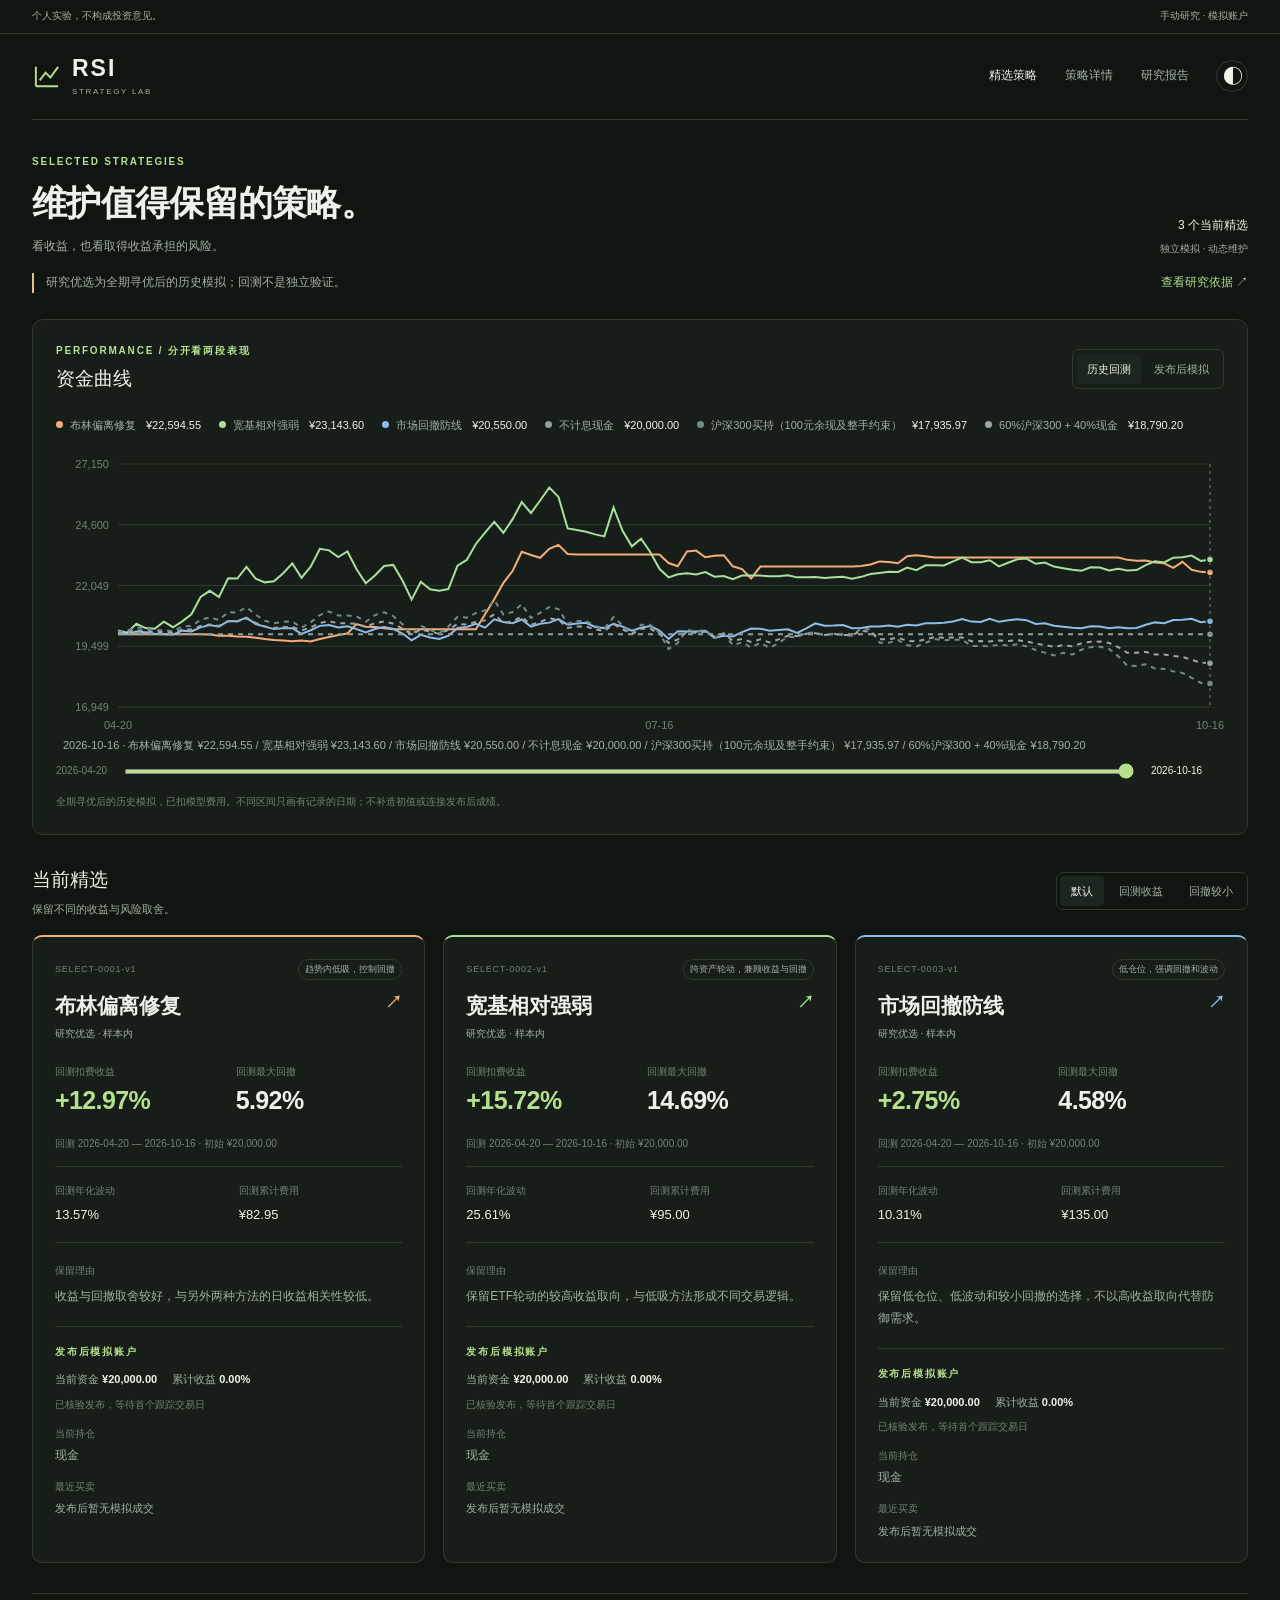
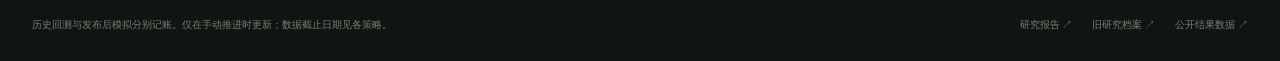
==== commit 9ecde990: "Publish activated simulation status and complete ROUND-0003 report" ====
--- a/index.html
+++ b/index.html
@@ -1 +1 @@
-<!doctype html><html lang="zh-CN" data-theme="dark"><head><meta charset="utf-8"><meta name="viewport" content="width=device-width,initial-scale=1"><meta name="color-scheme" content="dark light"><meta name="description" content="动态精选策略的扣费收益、回撤、当前模拟持仓与发布后跟踪。"><title>精选策略 · RSI Strategy Lab</title><link rel="stylesheet" href="assets/selected-v1.css"><script defer src="assets/selected-v1.js"></script></head><body data-page="overview"><div class="topline"><div class="wrap"><span>个人实验，不构成投资意见。</span><span>手动研究 · 模拟账户</span></div></div><div class="wrap"><header class="masthead"><a class="brand" href="index.html"><svg viewBox="0 0 30 30" width="29" height="29" aria-hidden="true"><path d="M4 25V5m0 20h23M8 19l6-8 5 5 8-11" fill="none" stroke="currentColor" stroke-width="2"/></svg><span>RSI<small>STRATEGY LAB</small></span></a><nav aria-label="主导航"><a href="index.html" aria-current="page">精选策略</a><a href="report.html">策略详情</a><a href="research/reports/index.html">研究报告</a></nav><button class="theme-toggle" type="button" aria-label="切换浅色主题">◐</button></header><main><section class="heading"><div><p class="eyebrow">SELECTED STRATEGIES</p><h1>维护值得保留的策略。</h1><p class="subtitle">看收益，也看取得收益承担的风险。</p></div><div class="period"><span>3 个当前精选</span><small>独立模拟 · 动态维护</small></div></section><div class="selection-disclosure"><span>研究优选为全期寻优后的历史模拟；回测不是独立验证。</span><a href="research/reports/index.html">查看研究依据 ↗</a></div><section class="panel comparison"><div class="panel-heading"><div><p class="eyebrow">PERFORMANCE / 分开看两段表现</p><h2>资金曲线</h2></div><div class="basis-switch" role="group" aria-label="曲线口径"><button type="button" data-basis="backtest" aria-pressed="true">历史回测</button><button type="button" data-basis="tracking" aria-pressed="false">发布后模拟</button></div></div><div class="legend" data-legend aria-label="切换曲线"></div><div class="chart-shell" data-chart="comparison"><svg class="chart" viewBox="0 0 1000 300" role="img" aria-label="精选策略的同日资金曲线"></svg><div class="chart-readout" aria-live="polite"></div></div><div class="date-control"><span data-first-date>—</span><input type="range" min="0" max="0" value="0" data-date-range aria-label="查看指定日期表现"><strong data-selected-date>—</strong></div><p class="chart-note" data-chart-note>历史回测，已扣模型费用。不同区间只画有记录的日期，不补造历史。</p></section><section id="strategies"><div class="section-heading"><div><h2>当前精选</h2><p>保留不同的收益与风险取舍。</p></div><div class="sort" aria-label="回测排序"><button type="button" data-sort="identity" aria-pressed="true">默认</button><button type="button" data-sort="return" aria-pressed="false">回测收益</button><button type="button" data-sort="drawdown" aria-pressed="false">回撤较小</button></div></div><div class="agent-grid" data-strategy-grid><article class="agent-card selected-card" data-strategy="SELECT-0001" style="--agent:#f4ad78"><div class="card-head"><p class="agent-id">SELECT-0001-v1</p><span class="risk-tag">趋势内低吸，控制回撤</span></div><h3><a href="report.html?strategy=SELECT-0001">布林偏离修复 <span>↗</span></a></h3><p class="family">研究优选 · 样本内</p><div class="card-main"><div><span>回测扣费收益</span><strong class="gain" data-return>+12.97%</strong></div><div><span>回测最大回撤</span><strong data-drawdown>5.92%</strong></div></div><p class="sample-period">回测 2026-04-20 — 2026-10-16 · 初始 ¥20,000.00</p><div class="card-metrics"><div><span>回测年化波动</span><b>13.57%</b></div><div><span>回测累计费用</span><b>¥82.95</b></div></div><p class="selection-reason"><span>保留理由</span>收益与回撤取舍较好，与另外两种方法的日收益相关性较低。</p><div class="tracking-summary"><p class="eyebrow">发布后模拟账户</p><div class="tracking-values"><span>当前资金 <b>暂无</b></span><span>累计收益 <b>不可计算</b></span></div><p class="sample-period">待公开发布核验，账户尚未建立</p><p><span>当前持仓</span>现金</p><p class="latest-trade"><span>最近买卖</span>发布后暂无模拟成交</p></div></article><article class="agent-card selected-card" data-strategy="SELECT-0002" style="--agent:#a9df9b"><div class="card-head"><p class="agent-id">SELECT-0002-v1</p><span class="risk-tag">跨资产轮动，兼顾收益与回撤</span></div><h3><a href="report.html?strategy=SELECT-0002">宽基相对强弱 <span>↗</span></a></h3><p class="family">研究优选 · 样本内</p><div class="card-main"><div><span>回测扣费收益</span><strong class="gain" data-return>+15.72%</strong></div><div><span>回测最大回撤</span><strong data-drawdown>14.69%</strong></div></div><p class="sample-period">回测 2026-04-20 — 2026-10-16 · 初始 ¥20,000.00</p><div class="card-metrics"><div><span>回测年化波动</span><b>25.61%</b></div><div><span>回测累计费用</span><b>¥95.00</b></div></div><p class="selection-reason"><span>保留理由</span>保留ETF轮动的较高收益取向，与低吸方法形成不同交易逻辑。</p><div class="tracking-summary"><p class="eyebrow">发布后模拟账户</p><div class="tracking-values"><span>当前资金 <b>暂无</b></span><span>累计收益 <b>不可计算</b></span></div><p class="sample-period">待公开发布核验，账户尚未建立</p><p><span>当前持仓</span>现金</p><p class="latest-trade"><span>最近买卖</span>发布后暂无模拟成交</p></div></article><article class="agent-card selected-card" data-strategy="SELECT-0003" style="--agent:#8ebbe9"><div class="card-head"><p class="agent-id">SELECT-0003-v1</p><span class="risk-tag">低仓位，强调回撤和波动</span></div><h3><a href="report.html?strategy=SELECT-0003">市场回撤防线 <span>↗</span></a></h3><p class="family">研究优选 · 样本内</p><div class="card-main"><div><span>回测扣费收益</span><strong class="gain" data-return>+2.75%</strong></div><div><span>回测最大回撤</span><strong data-drawdown>4.58%</strong></div></div><p class="sample-period">回测 2026-04-20 — 2026-10-16 · 初始 ¥20,000.00</p><div class="card-metrics"><div><span>回测年化波动</span><b>10.31%</b></div><div><span>回测累计费用</span><b>¥135.00</b></div></div><p class="selection-reason"><span>保留理由</span>保留低仓位、低波动和较小回撤的选择，不以高收益取向代替防御需求。</p><div class="tracking-summary"><p class="eyebrow">发布后模拟账户</p><div class="tracking-values"><span>当前资金 <b>暂无</b></span><span>累计收益 <b>不可计算</b></span></div><p class="sample-period">待公开发布核验，账户尚未建立</p><p><span>当前持仓</span>现金</p><p class="latest-trade"><span>最近买卖</span>发布后暂无模拟成交</p></div></article></div><p class="sr-only" data-sort-status aria-live="polite"></p></section></main><footer><p>历史回测与发布后模拟分别记账。仅在手动推进时更新；数据截止日期见各策略。</p><div><a href="research/reports/index.html">研究报告 ↗</a><a href="research/index.html">旧研究档案 ↗</a><a href="accounts.json">公开结果数据 ↗</a></div></footer></div><script type="application/json" id="selected-data">{"schema_version":2,"mode":"selected_strategies","generated_at":"2026-10-24T13:25:55+08:00","roster_id":"ROSTER-0001","report_index_url":"research/reports/index.html","performance_basis":"historical_backtest_default_forward_tracking_separate","strategies":[{"id":"SELECT-0001","version_id":"SELECT-0001-v1","name":"布林偏离修复","risk_style":"趋势内低吸，控制回撤","selection_reason":"收益与回撤取舍较好，与另外两种方法的日收益相关性较低。","evidence_level":"in_sample","account_id":"TRACK-0001","tradeoffs":["收益集中于前半段，后半段亏损；三个邻近窗口没有成交，参数与交易机会依赖明显。"],"color":"#f4ad78","backtest":{"period":{"start":"2026-04-20","end":"2026-10-16"},"initial_capital_cny":20000.0,"metrics":{"ending_equity_cny":22594.55,"net_return":0.1297275,"max_drawdown":-0.059168137636465445,"annualized_volatility":0.1357405531054985,"ending_cash_cny":16888.55,"receivable_cny":0.0,"total_fees_cny":82.95,"trade_count":11,"turnover":3.146575,"cancelled_orders":0},"equity_curve":[{"date":"2026-04-20","equity_cny":20000.0,"cash_cny":20000.0,"positions_market_value_cny":0.0,"receivable_cny":0.0,"fees_cny":0,"net_return":0.0,"drawdown":0.0,"day_return":0.0},{"date":"2026-04-21","equity_cny":20000.0,"cash_cny":20000.0,"positions_market_value_cny":0.0,"receivable_cny":0.0,"fees_cny":0,"net_return":0.0,"drawdown":0.0,"day_return":0.0},{"date":"2026-04-22","equity_cny":20000.0,"cash_cny":20000.0,"positions_market_value_cny":0.0,"receivable_cny":0.0,"fees_cny":0,"net_return":0.0,"drawdown":0.0,"day_return":0.0},{"date":"2026-04-23","equity_cny":20000.0,"cash_cny":20000.0,"positions_market_value_cny":0.0,"receivable_cny":0.0,"fees_cny":0,"net_return":0.0,"drawdown":0.0,"day_return":0.0},{"date":"2026-04-24","equity_cny":20000.0,"cash_cny":20000.0,"positions_market_value_cny":0.0,"receivable_cny":0.0,"fees_cny":0,"net_return":0.0,"drawdown":0.0,"day_return":0.0},{"date":"2026-04-27","equity_cny":20000.0,"cash_cny":20000.0,"positions_market_value_cny":0.0,"receivable_cny":0.0,"fees_cny":0,"net_return":0.0,"drawdown":0.0,"day_return":0.0},{"date":"2026-04-28","equity_cny":20000.0,"cash_cny":20000.0,"positions_market_value_cny":0.0,"receivable_cny":0.0,"fees_cny":0,"net_return":0.0,"drawdown":0.0,"day_return":0.0},{"date":"2026-04-29","equity_cny":20000.0,"cash_cny":20000.0,"positions_market_value_cny":0.0,"receivable_cny":0.0,"fees_cny":0,"net_return":0.0,"drawdown":0.0,"day_return":0.0},{"date":"2026-04-30","equity_cny":20000.0,"cash_cny":20000.0,"positions_market_value_cny":0.0,"receivable_cny":0.0,"fees_cny":0,"net_return":0.0,"drawdown":0.0,"day_return":0.0},{"date":"2026-05-06","equity_cny":20000.0,"cash_cny":20000.0,"positions_market_value_cny":0.0,"receivable_cny":0.0,"fees_cny":0,"net_return":0.0,"drawdown":0.0,"day_return":0.0},{"date":"2026-05-07","equity_cny":19994.96,"cash_cny":16121.96,"positions_market_value_cny":3873.0,"receivable_cny":0.0,"fees_cny":5.04,"net_return":-0.00025200000000003,"drawdown":-0.00025200000000003,"day_return":-0.00025200000000003},{"date":"2026-05-08","equity_cny":19939.96,"cash_cny":16121.96,"positions_market_value_cny":3818.0,"receivable_cny":0.0,"fees_cny":5.04,"net_return":-0.00300200000000006,"drawdown":-0.00300200000000006,"day_return":-0.002750693174680019},{"date":"2026-05-11","equity_cny":19936.96,"cash_cny":16121.96,"positions_market_value_cny":3815.0,"receivable_cny":0.0,"fees_cny":5.04,"net_return":-0.0031520000000000437,"drawdown":-0.0031520000000000437,"day_return":-0.00015045165587090903},{"date":"2026-05-12","equity_cny":19905.96,"cash_cny":16121.96,"positions_market_value_cny":3784.0,"receivable_cny":0.0,"fees_cny":5.04,"net_return":-0.004702000000000095,"drawdown":-0.004702000000000095,"day_return":-0.0015549010481036296},{"date":"2026-05-13","equity_cny":19895.96,"cash_cny":16121.96,"positions_market_value_cny":3774.0,"receivable_cny":0.0,"fees_cny":5.04,"net_return":-0.00520200000000004,"drawdown":-0.00520200000000004,"day_return":-0.0005023621066253536},{"date":"2026-05-14","equity_cny":19856.96,"cash_cny":16121.96,"positions_market_value_cny":3735.0,"receivable_cny":0.0,"fees_cny":5.04,"net_return":-0.007152000000000047,"drawdown":-0.007152000000000047,"day_return":-0.0019601969445053324},{"date":"2026-05-15","equity_cny":19802.96,"cash_cny":16121.96,"positions_market_value_cny":3681.0,"receivable_cny":0.0,"fees_cny":5.04,"net_return":-0.009852000000000083,"drawdown":-0.009852000000000083,"day_return":-0.0027194495028443066},{"date":"2026-05-18","equity_cny":19759.96,"cash_cny":16121.96,"positions_market_value_cny":3638.0,"receivable_cny":0.0,"fees_cny":5.04,"net_return":-0.012002000000000068,"drawdown":-0.012002000000000068,"day_return":-0.002171392559496166},{"date":"2026-05-19","equity_cny":19740.96,"cash_cny":16121.96,"positions_market_value_cny":3619.0,"receivable_cny":0.0,"fees_cny":5.04,"net_return":-0.012952000000000075,"drawdown":-0.012952000000000075,"day_return":-0.0009615404079765799},{"date":"2026-05-20","equity_cny":19709.96,"cash_cny":16121.96,"positions_market_value_cny":3588.0,"receivable_cny":0.0,"fees_cny":5.04,"net_return":-0.014502000000000015,"drawdown":-0.014502000000000015,"day_return":-0.0015703390311312404},{"date":"2026-05-21","equity_cny":19740.09,"cash_cny":15714.09,"positions_market_value_cny":4026.0,"receivable_cny":0.0,"fees_cny":16.91,"net_return":-0.012995499999999938,"drawdown":-0.012995499999999938,"day_return":0.001528668754274598},{"date":"2026-05-22","equity_cny":19700.09,"cash_cny":15714.09,"positions_market_value_cny":3986.0,"receivable_cny":0.0,"fees_cny":16.91,"net_return":-0.01499549999999994,"drawdown":-0.01499549999999994,"day_return":-0.002026333213273057},{"date":"2026-05-25","equity_cny":19802.09,"cash_cny":15714.09,"positions_market_value_cny":4088.0,"receivable_cny":0.0,"fees_cny":16.91,"net_return":-0.009895499999999946,"drawdown":-0.009895499999999946,"day_return":0.005177641320420312},{"date":"2026-05-26","equity_cny":19890.09,"cash_cny":15714.09,"positions_market_value_cny":4176.0,"receivable_cny":0.0,"fees_cny":16.91,"net_return":-0.0054954999999999865,"drawdown":-0.0054954999999999865,"day_return":0.00444397535815666},{"date":"2026-05-27","equity_cny":19974.09,"cash_cny":15714.09,"positions_market_value_cny":4260.0,"receivable_cny":0.0,"fees_cny":16.91,"net_return":-0.001295500000000005,"drawdown":-0.001295500000000005,"day_return":0.00422320864309822},{"date":"2026-05-28","equity_cny":20036.09,"cash_cny":15714.09,"positions_market_value_cny":4322.0,"receivable_cny":0.0,"fees_cny":16.91,"net_return":0.0018044999999999867,"drawdown":0.0,"day_return":0.0031040212595416783},{"date":"2026-05-29","equity_cny":20428.09,"cash_cny":15792.09,"positions_market_value_cny":4636.0,"receivable_cny":0.0,"fees_cny":16.91,"net_return":0.02140450000000005,"drawdown":0.0,"day_return":0.01956469550695772},{"date":"2026-06-01","equity_cny":20316.09,"cash_cny":15792.09,"positions_market_value_cny":4524.0,"receivable_cny":0.0,"fees_cny":16.91,"net_return":0.0158045,"drawdown":-0.005482646688946491,"day_return":-0.005482646688946491},{"date":"2026-06-02","equity_cny":20302.09,"cash_cny":15792.09,"positions_market_value_cny":4510.0,"receivable_cny":0.0,"fees_cny":16.91,"net_return":0.015104500000000076,"drawdown":-0.006167977525064705,"day_return":-0.0006891089771703385},{"date":"2026-06-03","equity_cny":20256.09,"cash_cny":15792.09,"positions_market_value_cny":4464.0,"receivable_cny":0.0,"fees_cny":16.91,"net_return":0.012804500000000107,"drawdown":-0.008419778843739234,"day_return":-0.0022657765776823435},{"date":"2026-06-04","equity_cny":20213.23,"cash_cny":20213.23,"positions_market_value_cny":0.0,"receivable_cny":0.0,"fees_cny":39.77,"net_return":0.01066149999999988,"drawdown":-0.010517870246312788,"day_return":-0.0021159068704770245},{"date":"2026-06-05","equity_cny":20213.23,"cash_cny":20213.23,"positions_market_value_cny":0.0,"receivable_cny":0.0,"fees_cny":39.77,"net_return":0.01066149999999988,"drawdown":-0.010517870246312788,"day_return":0.0},{"date":"2026-06-08","equity_cny":20213.23,"cash_cny":20213.23,"positions_market_value_cny":0.0,"receivable_cny":0.0,"fees_cny":39.77,"net_return":0.01066149999999988,"drawdown":-0.010517870246312788,"day_return":0.0},{"date":"2026-06-09","equity_cny":20213.23,"cash_cny":20213.23,"positions_market_value_cny":0.0,"receivable_cny":0.0,"fees_cny":39.77,"net_return":0.01066149999999988,"drawdown":-0.010517870246312788,"day_return":0.0},{"date":"2026-06-10","equity_cny":20213.23,"cash_cny":20213.23,"positions_market_value_cny":0.0,"receivable_cny":0.0,"fees_cny":39.77,"net_return":0.01066149999999988,"drawdown":-0.010517870246312788,"day_return":0.0},{"date":"2026-06-11","equity_cny":20213.23,"cash_cny":20213.23,"positions_market_value_cny":0.0,"receivable_cny":0.0,"fees_cny":39.77,"net_return":0.01066149999999988,"drawdown":-0.010517870246312788,"day_return":0.0},{"date":"2026-06-12","equity_cny":20213.23,"cash_cny":20213.23,"positions_market_value_cny":0.0,"receivable_cny":0.0,"fees_cny":39.77,"net_return":0.01066149999999988,"drawdown":-0.010517870246312788,"day_return":0.0},{"date":"2026-06-15","equity_cny":20213.23,"cash_cny":20213.23,"positions_market_value_cny":0.0,"receivable_cny":0.0,"fees_cny":39.77,"net_return":0.01066149999999988,"drawdown":-0.010517870246312788,"day_return":0.0},{"date":"2026-06-16","equity_cny":20213.23,"cash_cny":20213.23,"positions_market_value_cny":0.0,"receivable_cny":0.0,"fees_cny":39.77,"net_return":0.01066149999999988,"drawdown":-0.010517870246312788,"day_return":0.0},{"date":"2026-06-17","equity_cny":20213.23,"cash_cny":20213.23,"positions_market_value_cny":0.0,"receivable_cny":0.0,"fees_cny":39.77,"net_return":0.01066149999999988,"drawdown":-0.010517870246312788,"day_return":0.0},{"date":"2026-06-18","equity_cny":20838.17,"cash_cny":14568.17,"positions_market_value_cny":6270.0,"receivable_cny":0.0,"fees_cny":44.83,"net_return":0.041908499999999904,"drawdown":0.0,"day_return":0.030917374412698928},{"date":"2026-06-22","equity_cny":21468.17,"cash_cny":14568.17,"positions_market_value_cny":6900.0,"receivable_cny":0.0,"fees_cny":44.83,"net_return":0.07340849999999999,"drawdown":0.0,"day_return":0.030232981111105284},{"date":"2026-06-23","equity_cny":22158.17,"cash_cny":14568.17,"positions_market_value_cny":7590.0,"receivable_cny":0.0,"fees_cny":44.83,"net_return":0.10790849999999996,"drawdown":0.0,"day_return":0.032140606302260455},{"date":"2026-06-24","equity_cny":22656.17,"cash_cny":14568.17,"positions_market_value_cny":8088.0,"receivable_cny":0.0,"fees_cny":44.83,"net_return":0.13280849999999988,"drawdown":0.0,"day_return":0.02247478018265947},{"date":"2026-06-25","equity_cny":23466.17,"cash_cny":14568.17,"positions_market_value_cny":8898.0,"receivable_cny":0.0,"fees_cny":44.83,"net_return":0.17330849999999987,"drawdown":0.0,"day_return":0.03575185037894757},{"date":"2026-06-26","equity_cny":23328.17,"cash_cny":14568.17,"positions_market_value_cny":8760.0,"receivable_cny":0.0,"fees_cny":44.83,"net_return":0.16640849999999996,"drawdown":-0.0058808062841102515,"day_return":-0.0058808062841102515},{"date":"2026-06-29","equity_cny":23214.17,"cash_cny":14568.17,"positions_market_value_cny":8646.0,"receivable_cny":0.0,"fees_cny":44.83,"net_return":0.16070849999999992,"drawdown":-0.010738863649244812,"day_return":-0.004886795663783361},{"date":"2026-06-30","equity_cny":23586.17,"cash_cny":14568.17,"positions_market_value_cny":9018.0,"receivable_cny":0.0,"fees_cny":44.83,"net_return":0.17930849999999987,"drawdown":0.0,"day_return":0.01602469526155792},{"date":"2026-07-01","equity_cny":23754.17,"cash_cny":14568.17,"positions_market_value_cny":9186.0,"receivable_cny":0.0,"fees_cny":44.83,"net_return":0.18770849999999983,"drawdown":0.0,"day_return":0.007122818159964073},{"date":"2026-07-02","equity_cny":23370.17,"cash_cny":14568.17,"positions_market_value_cny":8802.0,"receivable_cny":0.0,"fees_cny":44.83,"net_return":0.16850849999999995,"drawdown":-0.016165582716634597,"day_return":-0.016165582716634597},{"date":"2026-07-03","equity_cny":23354.68,"cash_cny":23354.68,"positions_market_value_cny":0.0,"receivable_cny":0.0,"fees_cny":54.32,"net_return":0.16773400000000005,"drawdown":-0.016817678748615394,"day_return":-0.0006628107540509465},{"date":"2026-07-06","equity_cny":23354.68,"cash_cny":23354.68,"positions_market_value_cny":0.0,"receivable_cny":0.0,"fees_cny":54.32,"net_return":0.16773400000000005,"drawdown":-0.016817678748615394,"day_return":0.0},{"date":"2026-07-07","equity_cny":23354.68,"cash_cny":23354.68,"positions_market_value_cny":0.0,"receivable_cny":0.0,"fees_cny":54.32,"net_return":0.16773400000000005,"drawdown":-0.016817678748615394,"day_return":0.0},{"date":"2026-07-08","equity_cny":23354.68,"cash_cny":23354.68,"positions_market_value_cny":0.0,"receivable_cny":0.0,"fees_cny":54.32,"net_return":0.16773400000000005,"drawdown":-0.016817678748615394,"day_return":0.0},{"date":"2026-07-09","equity_cny":23354.68,"cash_cny":23354.68,"positions_market_value_cny":0.0,"receivable_cny":0.0,"fees_cny":54.32,"net_return":0.16773400000000005,"drawdown":-0.016817678748615394,"day_return":0.0},{"date":"2026-07-10","equity_cny":23354.68,"cash_cny":23354.68,"positions_market_value_cny":0.0,"receivable_cny":0.0,"fees_cny":54.32,"net_return":0.16773400000000005,"drawdown":-0.016817678748615394,"day_return":0.0},{"date":"2026-07-13","equity_cny":23354.68,"cash_cny":23354.68,"positions_market_value_cny":0.0,"receivable_cny":0.0,"fees_cny":54.32,"net_return":0.16773400000000005,"drawdown":-0.016817678748615394,"day_return":0.0},{"date":"2026-07-14","equity_cny":23354.68,"cash_cny":23354.68,"positions_market_value_cny":0.0,"receivable_cny":0.0,"fees_cny":54.32,"net_return":0.16773400000000005,"drawdown":-0.016817678748615394,"day_return":0.0},{"date":"2026-07-15","equity_cny":23354.68,"cash_cny":23354.68,"positions_market_value_cny":0.0,"receivable_cny":0.0,"fees_cny":54.32,"net_return":0.16773400000000005,"drawdown":-0.016817678748615394,"day_return":0.0},{"date":"2026-07-16","equity_cny":23354.68,"cash_cny":23354.68,"positions_market_value_cny":0.0,"receivable_cny":0.0,"fees_cny":54.32,"net_return":0.16773400000000005,"drawdown":-0.016817678748615394,"day_return":0.0},{"date":"2026-07-17","equity_cny":22992.18,"cash_cny":16639.68,"positions_market_value_cny":6352.5,"receivable_cny":0.0,"fees_cny":59.32,"net_return":0.1496090000000001,"drawdown":-0.032078157224605164,"day_return":-0.01552151431747295},{"date":"2026-07-20","equity_cny":22854.68,"cash_cny":16639.68,"positions_market_value_cny":6215.0,"receivable_cny":0.0,"fees_cny":59.32,"net_return":0.14273399999999992,"drawdown":-0.03786661457756668,"day_return":-0.0059802941695829},{"date":"2026-07-21","equity_cny":23476.18,"cash_cny":16639.68,"positions_market_value_cny":6836.5,"receivable_cny":0.0,"fees_cny":59.32,"net_return":0.1738090000000001,"drawdown":-0.011702787342180221,"day_return":0.02719355510556265},{"date":"2026-07-22","equity_cny":23514.68,"cash_cny":16639.68,"positions_market_value_cny":6875.0,"receivable_cny":0.0,"fees_cny":59.32,"net_return":0.17573400000000006,"drawdown":-0.010082019283350951,"day_return":0.0016399601638767969},{"date":"2026-07-23","equity_cny":23234.18,"cash_cny":16639.68,"positions_market_value_cny":6594.5,"receivable_cny":0.0,"fees_cny":59.32,"net_return":0.1617090000000001,"drawdown":-0.021890472283392692,"day_return":-0.011928718570697106},{"date":"2026-07-24","equity_cny":23294.68,"cash_cny":16639.68,"positions_market_value_cny":6655.0,"receivable_cny":0.0,"fees_cny":59.32,"net_return":0.16473399999999994,"drawdown":-0.019343551048089602,"day_return":0.0026039223247817933},{"date":"2026-07-27","equity_cny":23322.18,"cash_cny":16639.68,"positions_market_value_cny":6682.5,"receivable_cny":0.0,"fees_cny":59.32,"net_return":0.16610900000000006,"drawdown":-0.0181858595774973,"day_return":0.0011805270559630543},{"date":"2026-07-28","equity_cny":22854.68,"cash_cny":16639.68,"positions_market_value_cny":6215.0,"receivable_cny":0.0,"fees_cny":59.32,"net_return":0.14273399999999992,"drawdown":-0.03786661457756668,"day_return":-0.020045295937172303},{"date":"2026-07-29","equity_cny":22739.18,"cash_cny":16639.68,"positions_market_value_cny":6099.5,"receivable_cny":0.0,"fees_cny":59.32,"net_return":0.13695900000000005,"drawdown":-0.04272891875405449,"day_return":-0.005053669532892213},{"date":"2026-07-30","equity_cny":22348.68,"cash_cny":16639.68,"positions_market_value_cny":5709.0,"receivable_cny":0.0,"fees_cny":59.32,"net_return":0.11743400000000004,"drawdown":-0.059168137636465445,"day_return":-0.017173002720414665},{"date":"2026-07-31","equity_cny":22844.18,"cash_cny":22844.18,"positions_market_value_cny":0.0,"receivable_cny":0.0,"fees_cny":64.32,"net_return":0.14220900000000003,"drawdown":-0.038308642229974654,"day_return":0.022171331819149875},{"date":"2026-08-03","equity_cny":22844.18,"cash_cny":22844.18,"positions_market_value_cny":0.0,"receivable_cny":0.0,"fees_cny":64.32,"net_return":0.14220900000000003,"drawdown":-0.038308642229974654,"day_return":0.0},{"date":"2026-08-04","equity_cny":22844.18,"cash_cny":22844.18,"positions_market_value_cny":0.0,"receivable_cny":0.0,"fees_cny":64.32,"net_return":0.14220900000000003,"drawdown":-0.038308642229974654,"day_return":0.0},{"date":"2026-08-05","equity_cny":22844.18,"cash_cny":22844.18,"positions_market_value_cny":0.0,"receivable_cny":0.0,"fees_cny":64.32,"net_return":0.14220900000000003,"drawdown":-0.038308642229974654,"day_return":0.0},{"date":"2026-08-06","equity_cny":22844.18,"cash_cny":22844.18,"positions_market_value_cny":0.0,"receivable_cny":0.0,"fees_cny":64.32,"net_return":0.14220900000000003,"drawdown":-0.038308642229974654,"day_return":0.0},{"date":"2026-08-07","equity_cny":22844.18,"cash_cny":22844.18,"positions_market_value_cny":0.0,"receivable_cny":0.0,"fees_cny":64.32,"net_return":0.14220900000000003,"drawdown":-0.038308642229974654,"day_return":0.0},{"date":"2026-08-10","equity_cny":22844.18,"cash_cny":22844.18,"positions_market_value_cny":0.0,"receivable_cny":0.0,"fees_cny":64.32,"net_return":0.14220900000000003,"drawdown":-0.038308642229974654,"day_return":0.0},{"date":"2026-08-11","equity_cny":22844.18,"cash_cny":22844.18,"positions_market_value_cny":0.0,"receivable_cny":0.0,"fees_cny":64.32,"net_return":0.14220900000000003,"drawdown":-0.038308642229974654,"day_return":0.0},{"date":"2026-08-12","equity_cny":22844.18,"cash_cny":22844.18,"positions_market_value_cny":0.0,"receivable_cny":0.0,"fees_cny":64.32,"net_return":0.14220900000000003,"drawdown":-0.038308642229974654,"day_return":0.0},{"date":"2026-08-13","equity_cny":22844.18,"cash_cny":22844.18,"positions_market_value_cny":0.0,"receivable_cny":0.0,"fees_cny":64.32,"net_return":0.14220900000000003,"drawdown":-0.038308642229974654,"day_return":0.0},{"date":"2026-08-14","equity_cny":22852.12,"cash_cny":16352.12,"positions_market_value_cny":6500.0,"receivable_cny":0.0,"fees_cny":69.38,"net_return":0.142606,"drawdown":-0.03797438512901097,"day_return":0.00034757211683666966},{"date":"2026-08-17","equity_cny":22865.12,"cash_cny":16352.12,"positions_market_value_cny":6513.0,"receivable_cny":0.0,"fees_cny":69.38,"net_return":0.14325600000000005,"drawdown":-0.03742711279745825,"day_return":0.000568875010283465},{"date":"2026-08-18","equity_cny":22930.12,"cash_cny":16352.12,"positions_market_value_cny":6578.0,"receivable_cny":0.0,"fees_cny":69.38,"net_return":0.14650600000000003,"drawdown":-0.03469075113969455,"day_return":0.002842757877500768},{"date":"2026-08-19","equity_cny":23060.12,"cash_cny":16352.12,"positions_market_value_cny":6708.0,"receivable_cny":0.0,"fees_cny":69.38,"net_return":0.15300599999999998,"drawdown":-0.02921802782416727,"day_return":0.005669399026258848},{"date":"2026-08-20","equity_cny":23034.12,"cash_cny":16352.12,"positions_market_value_cny":6682.0,"receivable_cny":0.0,"fees_cny":69.38,"net_return":0.1517059999999999,"drawdown":-0.030312572487272704,"day_return":-0.0011274876279915302},{"date":"2026-08-21","equity_cny":22982.12,"cash_cny":16352.12,"positions_market_value_cny":6630.0,"receivable_cny":0.0,"fees_cny":69.38,"net_return":0.14910599999999996,"drawdown":-0.032501661813483684,"day_return":-0.00225752058250972},{"date":"2026-08-24","equity_cny":23281.12,"cash_cny":16352.12,"positions_market_value_cny":6929.0,"receivable_cny":0.0,"fees_cny":69.38,"net_return":0.16405599999999998,"drawdown":-0.019914398187770743,"day_return":0.01301011394945295},{"date":"2026-08-25","equity_cny":23320.12,"cash_cny":16352.12,"positions_market_value_cny":6968.0,"receivable_cny":0.0,"fees_cny":69.38,"net_return":0.16600599999999988,"drawdown":-0.01827258119311259,"day_return":0.001675177139244255},{"date":"2026-08-26","equity_cny":23281.12,"cash_cny":16352.12,"positions_market_value_cny":6929.0,"receivable_cny":0.0,"fees_cny":69.38,"net_return":0.16405599999999998,"drawdown":-0.019914398187770743,"day_return":-0.0016723756138475876},{"date":"2026-08-27","equity_cny":23229.12,"cash_cny":16352.12,"positions_market_value_cny":6877.0,"receivable_cny":0.0,"fees_cny":69.38,"net_return":0.16145600000000004,"drawdown":-0.022103487513981723,"day_return":-0.002233569518992229},{"date":"2026-08-28","equity_cny":23220.61,"cash_cny":23220.61,"positions_market_value_cny":0.0,"receivable_cny":0.0,"fees_cny":77.89,"net_return":0.16103050000000008,"drawdown":-0.022461740401790387,"day_return":-0.0003663505117713628},{"date":"2026-08-31","equity_cny":23220.61,"cash_cny":23220.61,"positions_market_value_cny":0.0,"receivable_cny":0.0,"fees_cny":77.89,"net_return":0.16103050000000008,"drawdown":-0.022461740401790387,"day_return":0.0},{"date":"2026-09-01","equity_cny":23220.61,"cash_cny":23220.61,"positions_market_value_cny":0.0,"receivable_cny":0.0,"fees_cny":77.89,"net_return":0.16103050000000008,"drawdown":-0.022461740401790387,"day_return":0.0},{"date":"2026-09-02","equity_cny":23220.61,"cash_cny":23220.61,"positions_market_value_cny":0.0,"receivable_cny":0.0,"fees_cny":77.89,"net_return":0.16103050000000008,"drawdown":-0.022461740401790387,"day_return":0.0},{"date":"2026-09-03","equity_cny":23220.61,"cash_cny":23220.61,"positions_market_value_cny":0.0,"receivable_cny":0.0,"fees_cny":77.89,"net_return":0.16103050000000008,"drawdown":-0.022461740401790387,"day_return":0.0},{"date":"2026-09-04","equity_cny":23220.61,"cash_cny":23220.61,"positions_market_value_cny":0.0,"receivable_cny":0.0,"fees_cny":77.89,"net_return":0.16103050000000008,"drawdown":-0.022461740401790387,"day_return":0.0},{"date":"2026-09-07","equity_cny":23220.61,"cash_cny":23220.61,"positions_market_value_cny":0.0,"receivable_cny":0.0,"fees_cny":77.89,"net_return":0.16103050000000008,"drawdown":-0.022461740401790387,"day_return":0.0},{"date":"2026-09-08","equity_cny":23220.61,"cash_cny":23220.61,"positions_market_value_cny":0.0,"receivable_cny":0.0,"fees_cny":77.89,"net_return":0.16103050000000008,"drawdown":-0.022461740401790387,"day_return":0.0},{"date":"2026-09-09","equity_cny":23220.61,"cash_cny":23220.61,"positions_market_value_cny":0.0,"receivable_cny":0.0,"fees_cny":77.89,"net_return":0.16103050000000008,"drawdown":-0.022461740401790387,"day_return":0.0},{"date":"2026-09-10","equity_cny":23220.61,"cash_cny":23220.61,"positions_market_value_cny":0.0,"receivable_cny":0.0,"fees_cny":77.89,"net_return":0.16103050000000008,"drawdown":-0.022461740401790387,"day_return":0.0},{"date":"2026-09-11","equity_cny":23220.61,"cash_cny":23220.61,"positions_market_value_cny":0.0,"receivable_cny":0.0,"fees_cny":77.89,"net_return":0.16103050000000008,"drawdown":-0.022461740401790387,"day_return":0.0},{"date":"2026-09-14","equity_cny":23220.61,"cash_cny":23220.61,"positions_market_value_cny":0.0,"receivable_cny":0.0,"fees_cny":77.89,"net_return":0.16103050000000008,"drawdown":-0.022461740401790387,"day_return":0.0},{"date":"2026-09-15","equity_cny":23220.61,"cash_cny":23220.61,"positions_market_value_cny":0.0,"receivable_cny":0.0,"fees_cny":77.89,"net_return":0.16103050000000008,"drawdown":-0.022461740401790387,"day_return":0.0},{"date":"2026-09-16","equity_cny":23220.61,"cash_cny":23220.61,"positions_market_value_cny":0.0,"receivable_cny":0.0,"fees_cny":77.89,"net_return":0.16103050000000008,"drawdown":-0.022461740401790387,"day_return":0.0},{"date":"2026-09-17","equity_cny":23220.61,"cash_cny":23220.61,"positions_market_value_cny":0.0,"receivable_cny":0.0,"fees_cny":77.89,"net_return":0.16103050000000008,"drawdown":-0.022461740401790387,"day_return":0.0},{"date":"2026-09-18","equity_cny":23220.61,"cash_cny":23220.61,"positions_market_value_cny":0.0,"receivable_cny":0.0,"fees_cny":77.89,"net_return":0.16103050000000008,"drawdown":-0.022461740401790387,"day_return":0.0},{"date":"2026-09-21","equity_cny":23220.61,"cash_cny":23220.61,"positions_market_value_cny":0.0,"receivable_cny":0.0,"fees_cny":77.89,"net_return":0.16103050000000008,"drawdown":-0.022461740401790387,"day_return":0.0},{"date":"2026-09-22","equity_cny":23220.61,"cash_cny":23220.61,"positions_market_value_cny":0.0,"receivable_cny":0.0,"fees_cny":77.89,"net_return":0.16103050000000008,"drawdown":-0.022461740401790387,"day_return":0.0},{"date":"2026-09-23","equity_cny":23220.61,"cash_cny":23220.61,"positions_market_value_cny":0.0,"receivable_cny":0.0,"fees_cny":77.89,"net_return":0.16103050000000008,"drawdown":-0.022461740401790387,"day_return":0.0},{"date":"2026-09-24","equity_cny":23220.61,"cash_cny":23220.61,"positions_market_value_cny":0.0,"receivable_cny":0.0,"fees_cny":77.89,"net_return":0.16103050000000008,"drawdown":-0.022461740401790387,"day_return":0.0},{"date":"2026-09-28","equity_cny":23125.55,"cash_cny":16888.55,"positions_market_value_cny":6237.0,"receivable_cny":0.0,"fees_cny":82.95,"net_return":0.15627750000000007,"drawdown":-0.026463564081590674,"day_return":-0.004093777036865198},{"date":"2026-09-29","equity_cny":23089.55,"cash_cny":16888.55,"positions_market_value_cny":6201.0,"receivable_cny":0.0,"fees_cny":82.95,"net_return":0.15447750000000005,"drawdown":-0.0279790874612752,"day_return":-0.0015567197320712767},{"date":"2026-09-30","equity_cny":23098.55,"cash_cny":16888.55,"positions_market_value_cny":6210.0,"receivable_cny":0.0,"fees_cny":82.95,"net_return":0.15492749999999988,"drawdown":-0.027600206616354095,"day_return":0.0003897867216988704},{"date":"2026-10-08","equity_cny":23017.55,"cash_cny":16888.55,"positions_market_value_cny":6129.0,"receivable_cny":0.0,"fees_cny":82.95,"net_return":0.1508775,"drawdown":-0.031010134220644137,"day_return":-0.003506713624881197},{"date":"2026-10-09","equity_cny":22981.55,"cash_cny":16888.55,"positions_market_value_cny":6093.0,"receivable_cny":0.0,"fees_cny":82.95,"net_return":0.14907749999999997,"drawdown":-0.03252565760032866,"day_return":-0.0015640239730119188},{"date":"2026-10-12","equity_cny":22792.55,"cash_cny":16888.55,"positions_market_value_cny":5904.0,"receivable_cny":0.0,"fees_cny":82.95,"net_return":0.13962750000000002,"drawdown":-0.04048215534367228,"day_return":-0.008223988373282087},{"date":"2026-10-13","equity_cny":23044.55,"cash_cny":16888.55,"positions_market_value_cny":6156.0,"receivable_cny":0.0,"fees_cny":82.95,"net_return":0.15222749999999996,"drawdown":-0.029873491685880826,"day_return":0.01105624425524998},{"date":"2026-10-14","equity_cny":22711.55,"cash_cny":16888.55,"positions_market_value_cny":5823.0,"receivable_cny":0.0,"fees_cny":82.95,"net_return":0.1355774999999999,"drawdown":-0.04389208294796232,"day_return":-0.0144502713222866},{"date":"2026-10-15","equity_cny":22621.55,"cash_cny":16888.55,"positions_market_value_cny":5733.0,"receivable_cny":0.0,"fees_cny":82.95,"net_return":0.13107749999999996,"drawdown":-0.047680891397173575,"day_return":-0.003962741424517469},{"date":"2026-10-16","equity_cny":22594.55,"cash_cny":16888.55,"positions_market_value_cny":5706.0,"receivable_cny":0.0,"fees_cny":82.95,"net_return":0.1297275,"drawdown":-0.048817533931936996,"day_return":-0.0011935521659656168}],"holdings":[{"symbol":"002012","name":"凯恩股份","quantity":900,"market_value_cny":5706.0,"weight":0.25253877594375634,"mark_price":6.34,"mark_date":"2026-10-16"}],"trades":[{"date":"2026-05-07","side":"buy","symbol":"603288","name":"海天味业","reason":"布林偏离回归；20日动量-8.24%，20日年化波动14.22%，收盘/趋势均价40.100/39.603","quantity":100,"price":38.73,"notional_cny":3873.0,"fee_cny":5.04,"signal_date":"2026-05-06","session_date":"2026-05-07"},{"date":"2026-05-21","side":"sell","symbol":"603288","name":"海天味业","reason":"规则退出或目标权重降低","quantity":100,"price":35.86,"notional_cny":3586.0,"fee_cny":6.83,"signal_date":"2026-05-20","session_date":"2026-05-21"},{"date":"2026-05-21","side":"buy","symbol":"002039","name":"黔源电力","reason":"布林偏离回归；20日动量-4.17%，20日年化波动38.66%，收盘/趋势均价20.192/19.919","quantity":200,"price":19.91,"notional_cny":3982.0,"fee_cny":5.04,"signal_date":"2026-05-20","session_date":"2026-05-21"},{"date":"2026-06-04","side":"sell","symbol":"002039","name":"黔源电力","reason":"规则退出或目标权重降低","quantity":200,"price":22.22,"notional_cny":4444.0,"fee_cny":22.86,"signal_date":"2026-06-03","session_date":"2026-06-04"},{"date":"2026-06-18","side":"buy","symbol":"002068","name":"黑猫股份","reason":"布林偏离回归；20日动量-9.09%，20日年化波动60.07%，收盘/趋势均价9.500/9.359","quantity":600,"price":9.4,"notional_cny":5640.0,"fee_cny":5.06,"signal_date":"2026-06-17","session_date":"2026-06-18"},{"date":"2026-07-03","side":"sell","symbol":"002068","name":"黑猫股份","reason":"规则退出或目标权重降低","quantity":600,"price":14.66,"notional_cny":8796.0,"fee_cny":9.49,"signal_date":"2026-07-02","session_date":"2026-07-03"},{"date":"2026-07-17","side":"buy","symbol":"512760","name":"芯片ETF","reason":"布林偏离回归；20日动量-1.51%，20日年化波动74.07%，收盘/趋势均价2.484/2.405","quantity":5500,"price":1.22,"notional_cny":6710.0,"fee_cny":5.0,"signal_date":"2026-07-16","session_date":"2026-07-17"},{"date":"2026-07-31","side":"sell","symbol":"512760","name":"芯片ETF","reason":"规则退出或目标权重降低","quantity":5500,"price":1.129,"notional_cny":6209.5,"fee_cny":5.0,"signal_date":"2026-07-30","session_date":"2026-07-31"},{"date":"2026-08-14","side":"buy","symbol":"600028","name":"中国石化","reason":"布林偏离回归；20日动量+0.00%，20日年化波动26.07%，收盘/趋势均价5.313/5.200","quantity":1300,"price":4.99,"notional_cny":6487.0,"fee_cny":5.06,"signal_date":"2026-08-13","session_date":"2026-08-14"},{"date":"2026-08-28","side":"sell","symbol":"600028","name":"中国石化","reason":"规则退出或目标权重降低","quantity":1300,"price":5.29,"notional_cny":6877.0,"fee_cny":8.51,"signal_date":"2026-08-27","session_date":"2026-08-28"},{"date":"2026-09-28","side":"buy","symbol":"002012","name":"凯恩股份","reason":"布林偏离回归；20日动量+0.86%，20日年化波动27.21%，收盘/趋势均价7.073/6.519","quantity":900,"price":7.03,"notional_cny":6327.0,"fee_cny":5.06,"signal_date":"2026-09-24","session_date":"2026-09-28"}],"professional_metrics":{"sample_sessions":120,"sharpe_ratio":1.9551217106796301,"sortino_ratio":4.226896067458305,"excess_return":0.19021749999999993,"max_drawdown_duration_sessions":71,"recovery_sessions":16,"calendar_days":180,"annualization_sessions":252,"risk_free_rate":0.0,"current_underwater_sessions":71,"benchmark_id":"broad_60","benchmark_name":"60%沪深300 + 40%现金","unrecovered":true,"monthly_returns":[{"label":"2026-04","net_return":0.0,"start":"2026-04-20","end":"2026-04-30","sample_sessions":9},{"label":"2026-05","net_return":0.02140450000000005,"start":"2026-05-06","end":"2026-05-29","sample_sessions":18},{"label":"2026-06","net_return":0.15459497192346405,"start":"2026-06-01","end":"2026-06-30","sample_sessions":21},{"label":"2026-07","net_return":-0.03145868956256981,"start":"2026-07-01","end":"2026-07-31","sample_sessions":23},{"label":"2026-08","net_return":0.01647815767517158,"start":"2026-08-03","end":"2026-08-31","sample_sessions":21},{"label":"2026-09","net_return":-0.005256537188299548,"start":"2026-09-01","end":"2026-09-30","sample_sessions":21},{"label":"2026-10","net_return":-0.021819551443705287,"start":"2026-10-08","end":"2026-10-16","sample_sessions":7}],"subperiod_returns":[{"label":"前半段","net_return":0.16773400000000005,"start":"2026-04-20","end":"2026-07-16","sample_sessions":60},{"label":"后半段","net_return":-0.032547223939698666,"start":"2026-07-17","end":"2026-10-16","sample_sessions":60}]},"explanation":{"pool":"本次准入的 ETF 与主板股票","selection":"信号价格高于 60 日均价，且（信号价格 − 20 日均价）÷ 20 日价格总体标准差 \u003c −1.5。","ranking":"按上述标准化偏离值从低到高（越负越优先），最多选 3 只；条件不足时持现。","allocation":"等权分配；通常证券总目标最多 68%，单一标的最多 30%。候选不足或单标上限限制时，剩余资金持现。","rebalance":"每 10 个交易日收盘重评，信号日事先固定整手数量和限价，下一交易日开盘尝试。","exit":"仅在重评时，因落选或目标数量降低而卖出或减仓；不是盘中连续止损。目标仓位不等于成交仓位，整手、现金、价格限制或风险检查均可能使实际仓位不足。","signal_basis":"这里的信号价格由当时可知原价与已核验公司行动构建，含分红等调整，不等于成交原价。同分时按证券代码排序。","active_parameter_keys":["rebalance_sessions","holdings","exposure_fraction","trend_window","lookback","z_threshold"]},"parameters":{"exposure_fraction":0.85,"holdings":3,"lookback":20,"rebalance_sessions":10,"trend_window":60,"z_threshold":1.5},"sensitivity":{"interpretation":"同窗成本和邻近参数敏感性，不是样本外验证","double_cost":{"ending_equity_cny":22502.2,"net_return":0.12511000000000005,"max_drawdown":-0.06035641176458195,"annualized_volatility":0.13595550619958774,"ending_cash_cny":16796.2,"receivable_cny":0.0,"total_fees_cny":150.3,"trade_count":11,"turnover":3.146275,"cancelled_orders":0},"neighbors":[{"candidate_id":"reversal-027","net_return":0.0,"max_drawdown":0,"parameter_changes":{"lookback":40}},{"candidate_id":"reversal-032","net_return":0.0,"max_drawdown":0,"parameter_changes":{"lookback":60}},{"candidate_id":"reversal-037","net_return":0.0,"max_drawdown":0,"parameter_changes":{"lookback":90}},{"candidate_id":"reversal-025","net_return":0.10480800000000001,"max_drawdown":-0.13196037613234046,"parameter_changes":{"holdings":4,"trend_window":90,"z_threshold":1.0}}]},"source":{"run_id":"HIST-0002","candidate_id":"reversal-022"}},"tracking":{"status":"not_started","account_id":"TRACK-0001","as_of":null,"inception_date":null,"effective_from":null,"effective_after_date":null,"initial_capital_cny":20000,"metrics":{},"current_strategy_metrics":null,"equity_curve":[],"holdings":[],"trades":[],"scheduled_changes":[],"segments":[]}},{"id":"SELECT-0002","version_id":"SELECT-0002-v1","name":"宽基相对强弱","risk_style":"跨资产轮动，兼顾收益与回撤","selection_reason":"保留ETF轮动的较高收益取向，与低吸方法形成不同交易逻辑。","evidence_level":"in_sample","account_id":"TRACK-0002","tradeoffs":["回撤和波动较高；三个邻近窗口亏损，成本加倍后回撤增大；与防御方法相关性较高。"],"color":"#a9df9b","backtest":{"period":{"start":"2026-04-20","end":"2026-10-16"},"initial_capital_cny":20000.0,"metrics":{"ending_equity_cny":23143.6,"net_return":0.15717999999999988,"max_drawdown":-0.14693875990918337,"annualized_volatility":0.2561027721453599,"ending_cash_cny":7562.4,"receivable_cny":0.0,"total_fees_cny":95.0,"trade_count":19,"turnover":4.3535200000000005,"cancelled_orders":0},"equity_curve":[{"date":"2026-04-20","equity_cny":20159.1,"cash_cny":2156.4,"positions_market_value_cny":18002.7,"receivable_cny":0.0,"fees_cny":15.0,"net_return":0.007954999999999934,"drawdown":0.0,"day_return":0.007954999999999934},{"date":"2026-04-21","equity_cny":20065.7,"cash_cny":2156.4,"positions_market_value_cny":17909.3,"receivable_cny":0.0,"fees_cny":15.0,"net_return":0.0032849999999999824,"drawdown":-0.004633143344692892,"day_return":-0.004633143344692892},{"date":"2026-04-22","equity_cny":20443.7,"cash_cny":2156.4,"positions_market_value_cny":18287.3,"receivable_cny":0.0,"fees_cny":15.0,"net_return":0.02218500000000012,"drawdown":0.0,"day_return":0.018838116786356718},{"date":"2026-04-23","equity_cny":20262.7,"cash_cny":2156.4,"positions_market_value_cny":18106.3,"receivable_cny":0.0,"fees_cny":15.0,"net_return":0.013135000000000119,"drawdown":-0.008853583255477249,"day_return":-0.008853583255477249},{"date":"2026-04-24","equity_cny":20230.9,"cash_cny":2156.4,"positions_market_value_cny":18074.5,"receivable_cny":0.0,"fees_cny":15.0,"net_return":0.011545000000000138,"drawdown":-0.010409074678262686,"day_return":-0.0015693861134004061},{"date":"2026-04-27","equity_cny":20528.2,"cash_cny":2156.4,"positions_market_value_cny":18371.8,"receivable_cny":0.0,"fees_cny":15.0,"net_return":0.026410000000000045,"drawdown":0.0,"day_return":0.014695342273453038},{"date":"2026-04-28","equity_cny":20297.7,"cash_cny":2156.4,"positions_market_value_cny":18141.3,"receivable_cny":0.0,"fees_cny":15.0,"net_return":0.014885000000000037,"drawdown":-0.011228456464765557,"day_return":-0.011228456464765557},{"date":"2026-04-29","equity_cny":20542.2,"cash_cny":2156.4,"positions_market_value_cny":18385.8,"receivable_cny":0.0,"fees_cny":15.0,"net_return":0.027109999999999967,"drawdown":0.0,"day_return":0.012045699759086093},{"date":"2026-04-30","equity_cny":20840.8,"cash_cny":2156.4,"positions_market_value_cny":18684.4,"receivable_cny":0.0,"fees_cny":15.0,"net_return":0.042039999999999855,"drawdown":0.0,"day_return":0.014535930912949802},{"date":"2026-05-06","equity_cny":21568.6,"cash_cny":2156.4,"positions_market_value_cny":19412.2,"receivable_cny":0.0,"fees_cny":15.0,"net_return":0.07843,"drawdown":0.0,"day_return":0.03492188399677554},{"date":"2026-05-07","equity_cny":21826.1,"cash_cny":2156.4,"positions_market_value_cny":19669.7,"receivable_cny":0.0,"fees_cny":15.0,"net_return":0.09130499999999997,"drawdown":0.0,"day_return":0.011938651558283775},{"date":"2026-05-08","equity_cny":21566.3,"cash_cny":2156.4,"positions_market_value_cny":19409.9,"receivable_cny":0.0,"fees_cny":15.0,"net_return":0.07831499999999991,"drawdown":-0.011903180137541769,"day_return":-0.011903180137541769},{"date":"2026-05-11","equity_cny":22354.0,"cash_cny":2156.4,"positions_market_value_cny":20197.6,"receivable_cny":0.0,"fees_cny":15.0,"net_return":0.11769999999999992,"drawdown":0.0,"day_return":0.03652457769761153},{"date":"2026-05-12","equity_cny":22342.8,"cash_cny":2156.4,"positions_market_value_cny":20186.4,"receivable_cny":0.0,"fees_cny":15.0,"net_return":0.11714000000000002,"drawdown":-0.0005010288986311284,"day_return":-0.0005010288986311284},{"date":"2026-05-13","equity_cny":22828.5,"cash_cny":2156.4,"positions_market_value_cny":20672.1,"receivable_cny":0.0,"fees_cny":15.0,"net_return":0.1414249999999999,"drawdown":0.0,"day_return":0.02173854664589947},{"date":"2026-05-14","equity_cny":22334.4,"cash_cny":2156.4,"positions_market_value_cny":20178.0,"receivable_cny":0.0,"fees_cny":15.0,"net_return":0.11672000000000016,"drawdown":-0.021643997634535728,"day_return":-0.021643997634535728},{"date":"2026-05-15","equity_cny":22180.8,"cash_cny":2156.4,"positions_market_value_cny":20024.4,"receivable_cny":0.0,"fees_cny":15.0,"net_return":0.10904000000000003,"drawdown":-0.028372429200341664,"day_return":-0.006877283473028295},{"date":"2026-05-18","equity_cny":22223.9,"cash_cny":2156.4,"positions_market_value_cny":20067.5,"receivable_cny":0.0,"fees_cny":15.0,"net_return":0.11119500000000015,"drawdown":-0.026484438311759395,"day_return":0.001943121979369744},{"date":"2026-05-19","equity_cny":22566.7,"cash_cny":2156.4,"positions_market_value_cny":20410.3,"receivable_cny":0.0,"fees_cny":15.0,"net_return":0.1283350000000001,"drawdown":-0.011468120989114428,"day_return":0.015424835424925343},{"date":"2026-05-20","equity_cny":22978.2,"cash_cny":2156.4,"positions_market_value_cny":20821.8,"receivable_cny":0.0,"fees_cny":15.0,"net_return":0.1489100000000001,"drawdown":0.0,"day_return":0.018234832740276596},{"date":"2026-05-21","equity_cny":22376.2,"cash_cny":1812.9,"positions_market_value_cny":20563.3,"receivable_cny":0.0,"fees_cny":30.0,"net_return":0.11881000000000008,"drawdown":-0.026198744897337423,"day_return":-0.026198744897337423},{"date":"2026-05-22","equity_cny":22839.5,"cash_cny":1812.9,"positions_market_value_cny":21026.6,"receivable_cny":0.0,"fees_cny":30.0,"net_return":0.14197499999999996,"drawdown":-0.006036156008738747,"day_return":0.02070503481377539},{"date":"2026-05-25","equity_cny":23590.0,"cash_cny":1812.9,"positions_market_value_cny":21777.1,"receivable_cny":0.0,"fees_cny":30.0,"net_return":0.1795,"drawdown":0.0,"day_return":0.0328597386107401},{"date":"2026-05-26","equity_cny":23523.9,"cash_cny":1812.9,"positions_market_value_cny":21711.0,"receivable_cny":0.0,"fees_cny":30.0,"net_return":0.1761950000000001,"drawdown":-0.0028020347604916784,"day_return":-0.0028020347604916784},{"date":"2026-05-27","equity_cny":23244.2,"cash_cny":1812.9,"positions_market_value_cny":21431.3,"receivable_cny":0.0,"fees_cny":30.0,"net_return":0.16220999999999997,"drawdown":-0.01465875370919878,"day_return":-0.011890035240755159},{"date":"2026-05-28","equity_cny":23478.8,"cash_cny":1812.9,"positions_market_value_cny":21665.9,"receivable_cny":0.0,"fees_cny":30.0,"net_return":0.17393999999999998,"drawdown":-0.004713861805849984,"day_return":0.010092840364477995},{"date":"2026-05-29","equity_cny":22730.3,"cash_cny":1812.9,"positions_market_value_cny":20917.4,"receivable_cny":0.0,"fees_cny":30.0,"net_return":0.13651499999999994,"drawdown":-0.03644340822382364,"day_return":-0.031879823500349236},{"date":"2026-06-01","equity_cny":22145.9,"cash_cny":1812.9,"positions_market_value_cny":20333.0,"receivable_cny":0.0,"fees_cny":30.0,"net_return":0.10729500000000014,"drawdown":-0.06121661721068239,"day_return":-0.02571017540463605},{"date":"2026-06-02","equity_cny":22467.6,"cash_cny":1812.9,"positions_market_value_cny":20654.7,"receivable_cny":0.0,"fees_cny":30.0,"net_return":0.12337999999999982,"drawdown":-0.04757948283170843,"day_return":0.01452639088950991},{"date":"2026-06-03","equity_cny":22870.1,"cash_cny":1812.9,"positions_market_value_cny":21057.2,"receivable_cny":0.0,"fees_cny":30.0,"net_return":0.143505,"drawdown":-0.030517168291649077,"day_return":0.017914686036781813},{"date":"2026-06-04","equity_cny":22913.3,"cash_cny":1812.9,"positions_market_value_cny":21100.4,"receivable_cny":0.0,"fees_cny":30.0,"net_return":0.14566499999999993,"drawdown":-0.028685883849088656,"day_return":0.0018889292132522328},{"date":"2026-06-05","equity_cny":22256.6,"cash_cny":1812.9,"positions_market_value_cny":20443.7,"receivable_cny":0.0,"fees_cny":30.0,"net_return":0.11282999999999999,"drawdown":-0.05652395082662154,"day_return":-0.028660210445461853},{"date":"2026-06-08","equity_cny":21457.1,"cash_cny":1812.9,"positions_market_value_cny":19644.2,"receivable_cny":0.0,"fees_cny":30.0,"net_return":0.07285499999999989,"drawdown":-0.09041543026706234,"day_return":-0.035921928776183276},{"date":"2026-06-09","equity_cny":22204.2,"cash_cny":1812.9,"positions_market_value_cny":20391.3,"receivable_cny":0.0,"fees_cny":30.0,"net_return":0.11021000000000014,"drawdown":-0.05874523103009743,"day_return":0.034818311887440556},{"date":"2026-06-10","equity_cny":21888.3,"cash_cny":1812.9,"positions_market_value_cny":20075.4,"receivable_cny":0.0,"fees_cny":30.0,"net_return":0.09441499999999992,"drawdown":-0.07213649851632054,"day_return":-0.01422703812792181},{"date":"2026-06-11","equity_cny":21833.1,"cash_cny":1812.9,"positions_market_value_cny":20020.2,"receivable_cny":0.0,"fees_cny":30.0,"net_return":0.09165499999999982,"drawdown":-0.07447647308181438,"day_return":-0.002521895259111062},{"date":"2026-06-12","equity_cny":21901.9,"cash_cny":1812.9,"positions_market_value_cny":20089.0,"receivable_cny":0.0,"fees_cny":30.0,"net_return":0.09509500000000015,"drawdown":-0.07155998304366251,"day_return":0.0031511787148872372},{"date":"2026-06-15","equity_cny":22885.2,"cash_cny":1812.9,"positions_market_value_cny":21072.3,"receivable_cny":0.0,"fees_cny":30.0,"net_return":0.14426000000000005,"drawdown":-0.029877066553624432,"day_return":0.04489564832274828},{"date":"2026-06-16","equity_cny":23121.6,"cash_cny":1812.9,"positions_market_value_cny":21308.7,"receivable_cny":0.0,"fees_cny":30.0,"net_return":0.15608,"drawdown":-0.019855871131835623,"day_return":0.010329820145770885},{"date":"2026-06-17","equity_cny":23792.6,"cash_cny":1812.9,"positions_market_value_cny":21979.7,"receivable_cny":0.0,"fees_cny":30.0,"net_return":0.18962999999999997,"drawdown":0.0,"day_return":0.029020483011556353},{"date":"2026-06-18","equity_cny":24266.9,"cash_cny":7727.0,"positions_market_value_cny":16539.9,"receivable_cny":0.0,"fees_cny":45.0,"net_return":0.21334500000000012,"drawdown":0.0,"day_return":0.019934769634256222},{"date":"2026-06-22","equity_cny":24719.1,"cash_cny":7727.0,"positions_market_value_cny":16992.1,"receivable_cny":0.0,"fees_cny":45.0,"net_return":0.23595499999999991,"drawdown":0.0,"day_return":0.018634436207344063},{"date":"2026-06-23","equity_cny":24263.6,"cash_cny":7727.0,"positions_market_value_cny":16536.6,"receivable_cny":0.0,"fees_cny":45.0,"net_return":0.21317999999999993,"drawdown":-0.018427046292138427,"day_return":-0.018427046292138427},{"date":"2026-06-24","equity_cny":24834.8,"cash_cny":7727.0,"positions_market_value_cny":17107.8,"receivable_cny":0.0,"fees_cny":45.0,"net_return":0.24174000000000007,"drawdown":0.0,"day_return":0.02354143655516916},{"date":"2026-06-25","equity_cny":25549.5,"cash_cny":7727.0,"positions_market_value_cny":17822.5,"receivable_cny":0.0,"fees_cny":45.0,"net_return":0.2774749999999999,"drawdown":0.0,"day_return":0.02877816612173234},{"date":"2026-06-26","equity_cny":25092.3,"cash_cny":7727.0,"positions_market_value_cny":17365.3,"receivable_cny":0.0,"fees_cny":45.0,"net_return":0.25461500000000004,"drawdown":-0.01789467504256448,"day_return":-0.01789467504256448},{"date":"2026-06-29","equity_cny":25618.6,"cash_cny":7727.0,"positions_market_value_cny":17891.6,"receivable_cny":0.0,"fees_cny":45.0,"net_return":0.2809299999999999,"drawdown":0.0,"day_return":0.02097456191740088},{"date":"2026-06-30","equity_cny":26162.6,"cash_cny":7727.0,"positions_market_value_cny":18435.6,"receivable_cny":0.0,"fees_cny":45.0,"net_return":0.30813,"drawdown":0.0,"day_return":0.021234571756458154},{"date":"2026-07-01","equity_cny":25767.6,"cash_cny":7727.0,"positions_market_value_cny":18040.6,"receivable_cny":0.0,"fees_cny":45.0,"net_return":0.28837999999999986,"drawdown":-0.015097887824604639,"day_return":-0.015097887824604639},{"date":"2026-07-02","equity_cny":24445.0,"cash_cny":7727.0,"positions_market_value_cny":16718.0,"receivable_cny":0.0,"fees_cny":45.0,"net_return":0.22225000000000006,"drawdown":-0.06565096741149579,"day_return":-0.05132802434064476},{"date":"2026-07-03","equity_cny":24376.5,"cash_cny":7727.0,"positions_market_value_cny":16649.5,"receivable_cny":0.0,"fees_cny":45.0,"net_return":0.21882500000000005,"drawdown":-0.06826920871778797,"day_return":-0.002802209040703607},{"date":"2026-07-06","equity_cny":24306.8,"cash_cny":7727.0,"positions_market_value_cny":16579.8,"receivable_cny":0.0,"fees_cny":45.0,"net_return":0.21533999999999986,"drawdown":-0.07093331702506633,"day_return":-0.0028593112218735506},{"date":"2026-07-07","equity_cny":24196.2,"cash_cny":7727.0,"positions_market_value_cny":16469.2,"receivable_cny":0.0,"fees_cny":45.0,"net_return":0.20981000000000005,"drawdown":-0.07516072561595555,"day_return":-0.004550167031447949},{"date":"2026-07-08","equity_cny":24111.1,"cash_cny":7727.0,"positions_market_value_cny":16384.1,"receivable_cny":0.0,"fees_cny":45.0,"net_return":0.20555499999999993,"drawdown":-0.07841346043588937,"day_return":-0.0035170811945678393},{"date":"2026-07-09","equity_cny":25323.0,"cash_cny":7727.0,"positions_market_value_cny":17596.0,"receivable_cny":0.0,"fees_cny":45.0,"net_return":0.2661500000000001,"drawdown":-0.032091611689969546,"day_return":0.05026315680329807},{"date":"2026-07-10","equity_cny":24332.0,"cash_cny":7727.0,"positions_market_value_cny":16605.0,"receivable_cny":0.0,"fees_cny":45.0,"net_return":0.2165999999999999,"drawdown":-0.06997011000435727,"day_return":-0.039134383761797564},{"date":"2026-07-13","equity_cny":23692.3,"cash_cny":7727.0,"positions_market_value_cny":15965.3,"receivable_cny":0.0,"fees_cny":45.0,"net_return":0.18461499999999997,"drawdown":-0.09442104378005245,"day_return":-0.026290481670228516},{"date":"2026-07-14","equity_cny":24015.1,"cash_cny":7727.0,"positions_market_value_cny":16288.1,"receivable_cny":0.0,"fees_cny":45.0,"net_return":0.20075500000000002,"drawdown":-0.08208282051478066,"day_return":0.013624679748272639},{"date":"2026-07-15","equity_cny":23454.6,"cash_cny":7727.0,"positions_market_value_cny":15727.6,"receivable_cny":0.0,"fees_cny":45.0,"net_return":0.17272999999999983,"drawdown":-0.10350653222539041,"day_return":-0.023339482242422438},{"date":"2026-07-16","equity_cny":22749.5,"cash_cny":7727.0,"positions_market_value_cny":15022.5,"receivable_cny":0.0,"fees_cny":45.0,"net_return":0.137475,"drawdown":-0.13045721755483008,"day_return":-0.03006233318837237},{"date":"2026-07-17","equity_cny":22391.3,"cash_cny":14740.9,"positions_market_value_cny":7650.4,"receivable_cny":0.0,"fees_cny":60.0,"net_return":0.11956499999999992,"drawdown":-0.1441485173491931,"day_return":-0.015745400997824177},{"date":"2026-07-20","equity_cny":22522.7,"cash_cny":14740.9,"positions_market_value_cny":7781.8,"receivable_cny":0.0,"fees_cny":60.0,"net_return":0.1261350000000001,"drawdown":-0.1391260807412107,"day_return":0.005868350654048671},{"date":"2026-07-21","equity_cny":22566.5,"cash_cny":14740.9,"positions_market_value_cny":7825.6,"receivable_cny":0.0,"fees_cny":60.0,"net_return":0.12832500000000002,"drawdown":-0.1374519352052166,"day_return":0.0019447046757270492},{"date":"2026-07-22","equity_cny":22508.1,"cash_cny":14740.9,"positions_market_value_cny":7767.2,"receivable_cny":0.0,"fees_cny":60.0,"net_return":0.125405,"drawdown":-0.13968412925320883,"day_return":-0.0025879068530787475},{"date":"2026-07-23","equity_cny":22610.3,"cash_cny":14740.9,"positions_market_value_cny":7869.4,"receivable_cny":0.0,"fees_cny":60.0,"net_return":0.13051499999999994,"drawdown":-0.1357777896692225,"day_return":0.004540587610682323},{"date":"2026-07-24","equity_cny":22420.5,"cash_cny":14740.9,"positions_market_value_cny":7679.6,"receivable_cny":0.0,"fees_cny":60.0,"net_return":0.12102499999999994,"drawdown":-0.14303242032519703,"day_return":-0.008394404320154925},{"date":"2026-07-27","equity_cny":22449.7,"cash_cny":14740.9,"positions_market_value_cny":7708.8,"receivable_cny":0.0,"fees_cny":60.0,"net_return":0.12248499999999996,"drawdown":-0.14191632330120085,"day_return":0.0013023795187441234},{"date":"2026-07-28","equity_cny":22318.3,"cash_cny":14740.9,"positions_market_value_cny":7577.4,"receivable_cny":0.0,"fees_cny":60.0,"net_return":0.11591499999999999,"drawdown":-0.14693875990918337,"day_return":-0.005853084896457528},{"date":"2026-07-29","equity_cny":22464.3,"cash_cny":14740.9,"positions_market_value_cny":7723.4,"receivable_cny":0.0,"fees_cny":60.0,"net_return":0.12321500000000007,"drawdown":-0.14135827478920293,"day_return":0.006541716887038973},{"date":"2026-07-30","equity_cny":22464.3,"cash_cny":14740.9,"positions_market_value_cny":7723.4,"receivable_cny":0.0,"fees_cny":60.0,"net_return":0.12321500000000007,"drawdown":-0.14135827478920293,"day_return":0.0},{"date":"2026-07-31","equity_cny":22464.3,"cash_cny":14740.9,"positions_market_value_cny":7723.4,"receivable_cny":0.0,"fees_cny":60.0,"net_return":0.12321500000000007,"drawdown":-0.14135827478920293,"day_return":0.0},{"date":"2026-08-03","equity_cny":22435.1,"cash_cny":14740.9,"positions_market_value_cny":7694.2,"receivable_cny":0.0,"fees_cny":60.0,"net_return":0.12175499999999984,"drawdown":-0.142474371813199,"day_return":-0.0012998401908806967},{"date":"2026-08-04","equity_cny":22435.1,"cash_cny":14740.9,"positions_market_value_cny":7694.2,"receivable_cny":0.0,"fees_cny":60.0,"net_return":0.12175499999999984,"drawdown":-0.142474371813199,"day_return":0.0},{"date":"2026-08-05","equity_cny":22478.9,"cash_cny":14740.9,"positions_market_value_cny":7738.0,"receivable_cny":0.0,"fees_cny":60.0,"net_return":0.12394499999999997,"drawdown":-0.1408002262772048,"day_return":0.0019522979616761749},{"date":"2026-08-06","equity_cny":22391.3,"cash_cny":14740.9,"positions_market_value_cny":7650.4,"receivable_cny":0.0,"fees_cny":60.0,"net_return":0.11956499999999992,"drawdown":-0.1441485173491931,"day_return":-0.0038969878419318205},{"date":"2026-08-07","equity_cny":22391.3,"cash_cny":14740.9,"positions_market_value_cny":7650.4,"receivable_cny":0.0,"fees_cny":60.0,"net_return":0.11956499999999992,"drawdown":-0.1441485173491931,"day_return":0.0},{"date":"2026-08-10","equity_cny":22405.9,"cash_cny":14740.9,"positions_market_value_cny":7665.0,"receivable_cny":0.0,"fees_cny":60.0,"net_return":0.12029500000000004,"drawdown":-0.14359046883719495,"day_return":0.0006520389615609634},{"date":"2026-08-11","equity_cny":22362.1,"cash_cny":14740.9,"positions_market_value_cny":7621.2,"receivable_cny":0.0,"fees_cny":60.0,"net_return":0.1181049999999999,"drawdown":-0.14526461437318927,"day_return":-0.001954842251371436},{"date":"2026-08-12","equity_cny":22391.3,"cash_cny":14740.9,"positions_market_value_cny":7650.4,"receivable_cny":0.0,"fees_cny":60.0,"net_return":0.11956499999999992,"drawdown":-0.1441485173491931,"day_return":0.0013057807629874851},{"date":"2026-08-13","equity_cny":22420.5,"cash_cny":14740.9,"positions_market_value_cny":7679.6,"receivable_cny":0.0,"fees_cny":60.0,"net_return":0.12102499999999994,"drawdown":-0.14303242032519703,"day_return":0.0013040779231219268},{"date":"2026-08-14","equity_cny":22336.6,"cash_cny":1914.6,"positions_market_value_cny":20422.0,"receivable_cny":0.0,"fees_cny":80.0,"net_return":0.11682999999999999,"drawdown":-0.14623928814414466,"day_return":-0.003742111014473415},{"date":"2026-08-17","equity_cny":22413.0,"cash_cny":1914.6,"positions_market_value_cny":20498.4,"receivable_cny":0.0,"fees_cny":80.0,"net_return":0.12064999999999992,"drawdown":-0.14331908908136037,"day_return":0.0034203952257729764},{"date":"2026-08-18","equity_cny":22529.2,"cash_cny":1914.6,"positions_market_value_cny":20614.6,"receivable_cny":0.0,"fees_cny":80.0,"net_return":0.12646000000000002,"drawdown":-0.1388776344858691,"day_return":0.00518449114353281},{"date":"2026-08-19","equity_cny":22577.4,"cash_cny":1914.6,"positions_market_value_cny":20662.8,"receivable_cny":0.0,"fees_cny":80.0,"net_return":0.12887000000000004,"drawdown":-0.137035309946259,"day_return":0.0021394456971397524},{"date":"2026-08-20","equity_cny":22625.2,"cash_cny":1914.6,"positions_market_value_cny":20710.6,"receivable_cny":0.0,"fees_cny":80.0,"net_return":0.13125999999999993,"drawdown":-0.1352082744069778,"day_return":0.0021171614091968216},{"date":"2026-08-21","equity_cny":22620.9,"cash_cny":1914.6,"positions_market_value_cny":20706.3,"receivable_cny":0.0,"fees_cny":80.0,"net_return":0.13104500000000008,"drawdown":-0.13537263116051146,"day_return":-0.0001900535685872562},{"date":"2026-08-24","equity_cny":22804.6,"cash_cny":1914.6,"positions_market_value_cny":20890.0,"receivable_cny":0.0,"fees_cny":80.0,"net_return":0.14022999999999985,"drawdown":-0.12835115775954986,"day_return":0.008120808632724463},{"date":"2026-08-25","equity_cny":22694.5,"cash_cny":1914.6,"positions_market_value_cny":20779.9,"receivable_cny":0.0,"fees_cny":80.0,"net_return":0.13472499999999998,"drawdown":-0.1325594551000282,"day_return":-0.004827973303631605},{"date":"2026-08-26","equity_cny":22896.6,"cash_cny":1914.6,"positions_market_value_cny":20982.0,"receivable_cny":0.0,"fees_cny":80.0,"net_return":0.14483000000000001,"drawdown":-0.12483468768394579,"day_return":0.008905241358038163},{"date":"2026-08-27","equity_cny":22899.4,"cash_cny":1914.6,"positions_market_value_cny":20984.8,"receivable_cny":0.0,"fees_cny":80.0,"net_return":0.14497000000000004,"drawdown":-0.12472766468164465,"day_return":0.00012228889878862503},{"date":"2026-08-28","equity_cny":22890.3,"cash_cny":1914.6,"positions_market_value_cny":20975.7,"receivable_cny":0.0,"fees_cny":80.0,"net_return":0.14451499999999995,"drawdown":-0.12507548943912306,"day_return":-0.00039739032463737},{"date":"2026-08-31","equity_cny":23061.1,"cash_cny":1914.6,"positions_market_value_cny":21146.5,"receivable_cny":0.0,"fees_cny":80.0,"net_return":0.15305499999999994,"drawdown":-0.11854708629876232,"day_return":0.007461675906388354},{"date":"2026-09-01","equity_cny":23223.4,"cash_cny":1914.6,"positions_market_value_cny":21308.8,"receivable_cny":0.0,"fees_cny":80.0,"net_return":0.16117000000000004,"drawdown":-0.11234357441538678,"day_return":0.007037825602421499},{"date":"2026-09-02","equity_cny":23026.8,"cash_cny":1914.6,"positions_market_value_cny":21112.2,"receivable_cny":0.0,"fees_cny":80.0,"net_return":0.15134000000000003,"drawdown":-0.11985811807694957,"day_return":-0.008465599352377451},{"date":"2026-09-03","equity_cny":23022.4,"cash_cny":1914.6,"positions_market_value_cny":21107.8,"receivable_cny":0.0,"fees_cny":80.0,"net_return":0.15112000000000014,"drawdown":-0.12002629708056534,"day_return":-0.00019108169611048442},{"date":"2026-09-04","equity_cny":23108.6,"cash_cny":1914.6,"positions_market_value_cny":21194.0,"receivable_cny":0.0,"fees_cny":80.0,"net_return":0.15542999999999996,"drawdown":-0.11673151750972766,"day_return":0.0037441795816246515},{"date":"2026-09-07","equity_cny":22854.2,"cash_cny":1914.6,"positions_market_value_cny":20939.6,"receivable_cny":0.0,"fees_cny":80.0,"net_return":0.14271000000000011,"drawdown":-0.12645532171878937,"day_return":-0.011008888465765865},{"date":"2026-09-08","equity_cny":23004.0,"cash_cny":1914.6,"positions_market_value_cny":21089.4,"receivable_cny":0.0,"fees_cny":80.0,"net_return":0.1501999999999999,"drawdown":-0.12072959109568615,"day_return":0.006554593903965067},{"date":"2026-09-09","equity_cny":23147.8,"cash_cny":1914.6,"positions_market_value_cny":21233.2,"receivable_cny":0.0,"fees_cny":80.0,"net_return":0.15738999999999992,"drawdown":-0.11523319547751365,"day_return":0.006251086767518732},{"date":"2026-09-10","equity_cny":23178.9,"cash_cny":1914.6,"positions_market_value_cny":21264.3,"receivable_cny":0.0,"fees_cny":80.0,"net_return":0.15894500000000011,"drawdown":-0.11404447570195608,"day_return":0.0013435402068449065},{"date":"2026-09-11","equity_cny":22961.3,"cash_cny":7562.4,"positions_market_value_cny":15398.9,"receivable_cny":0.0,"fees_cny":95.0,"net_return":0.1480649999999999,"drawdown":-0.12236169188077639,"day_return":-0.009387848431116286},{"date":"2026-09-14","equity_cny":23012.0,"cash_cny":7562.4,"positions_market_value_cny":15449.6,"receivable_cny":0.0,"fees_cny":95.0,"net_return":0.15060000000000007,"drawdown":-0.12042381108911193,"day_return":0.002208063132314031},{"date":"2026-09-15","equity_cny":22842.7,"cash_cny":7562.4,"positions_market_value_cny":15280.3,"receivable_cny":0.0,"fees_cny":95.0,"net_return":0.14213500000000012,"drawdown":-0.12689488047823982,"day_return":-0.007357031114201273},{"date":"2026-09-16","equity_cny":22772.5,"cash_cny":7562.4,"positions_market_value_cny":15210.1,"receivable_cny":0.0,"fees_cny":95.0,"net_return":0.138625,"drawdown":-0.12957810003592907,"day_return":-0.0030731918731148333},{"date":"2026-09-17","equity_cny":22709.9,"cash_cny":7562.4,"positions_market_value_cny":15147.5,"receivable_cny":0.0,"fees_cny":95.0,"net_return":0.13549500000000014,"drawdown":-0.13197082858737275,"day_return":-0.0027489296300361454},{"date":"2026-09-18","equity_cny":22673.7,"cash_cny":7562.4,"positions_market_value_cny":15111.3,"receivable_cny":0.0,"fees_cny":95.0,"net_return":0.13368500000000005,"drawdown":-0.13335448311712128,"day_return":-0.0015940184677167846},{"date":"2026-09-21","equity_cny":22812.1,"cash_cny":7562.4,"positions_market_value_cny":15249.7,"receivable_cny":0.0,"fees_cny":95.0,"net_return":0.14060499999999987,"drawdown":-0.12806448900338652,"day_return":0.006103988321270792},{"date":"2026-09-22","equity_cny":22801.1,"cash_cny":7562.4,"positions_market_value_cny":15238.7,"receivable_cny":0.0,"fees_cny":95.0,"net_return":0.14005499999999982,"drawdown":-0.1284849365124261,"day_return":-0.00048220023583978033},{"date":"2026-09-23","equity_cny":22679.3,"cash_cny":7562.4,"positions_market_value_cny":15116.9,"receivable_cny":0.0,"fees_cny":95.0,"net_return":0.1339649999999999,"drawdown":-0.13314043711251933,"day_return":-0.005341847542443046},{"date":"2026-09-24","equity_cny":22750.5,"cash_cny":7562.4,"positions_market_value_cny":15188.1,"receivable_cny":0.0,"fees_cny":95.0,"net_return":0.1375249999999999,"drawdown":-0.13041899505400834,"day_return":0.0031394267018822752},{"date":"2026-09-28","equity_cny":22680.3,"cash_cny":7562.4,"positions_market_value_cny":15117.9,"receivable_cny":0.0,"fees_cny":95.0,"net_return":0.134015,"drawdown":-0.13310221461169758,"day_return":-0.003085646469308423},{"date":"2026-09-29","equity_cny":22698.7,"cash_cny":7562.4,"positions_market_value_cny":15136.3,"receivable_cny":0.0,"fees_cny":95.0,"net_return":0.13493500000000003,"drawdown":-0.13239892059657676,"day_return":0.0008112767467802762},{"date":"2026-09-30","equity_cny":22904.9,"cash_cny":7562.4,"positions_market_value_cny":15342.5,"receivable_cny":0.0,"fees_cny":95.0,"net_return":0.14524500000000007,"drawdown":-0.12451744092712491,"day_return":0.009084220682241684},{"date":"2026-10-08","equity_cny":23066.3,"cash_cny":7562.4,"positions_market_value_cny":15503.9,"receivable_cny":0.0,"fees_cny":95.0,"net_return":0.15331499999999987,"drawdown":-0.11834832929448902,"day_return":0.007046527162310134},{"date":"2026-10-09","equity_cny":23015.6,"cash_cny":7562.4,"positions_market_value_cny":15453.2,"receivable_cny":0.0,"fees_cny":95.0,"net_return":0.15077999999999991,"drawdown":-0.12028621008615348,"day_return":-0.0021980118181069708},{"date":"2026-10-12","equity_cny":23218.2,"cash_cny":7562.4,"positions_market_value_cny":15655.8,"receivable_cny":0.0,"fees_cny":95.0,"net_return":0.1609100000000001,"drawdown":-0.11254233141966008,"day_return":0.008802725108187692},{"date":"2026-10-13","equity_cny":23238.2,"cash_cny":7562.4,"positions_market_value_cny":15675.8,"receivable_cny":0.0,"fees_cny":95.0,"net_return":0.16191,"drawdown":-0.11177788140322442,"day_return":0.0008613932173897609},{"date":"2026-10-14","equity_cny":23304.7,"cash_cny":7562.4,"positions_market_value_cny":15742.3,"receivable_cny":0.0,"fees_cny":95.0,"net_return":0.16523500000000002,"drawdown":-0.10923608509857574,"day_return":0.002861667426909076},{"date":"2026-10-15","equity_cny":23081.5,"cash_cny":7562.4,"positions_market_value_cny":15519.1,"receivable_cny":0.0,"fees_cny":95.0,"net_return":0.15407499999999996,"drawdown":-0.11776734728199789,"day_return":-0.009577467206185908},{"date":"2026-10-16","equity_cny":23143.6,"cash_cny":7562.4,"positions_market_value_cny":15581.2,"receivable_cny":0.0,"fees_cny":95.0,"net_return":0.15717999999999988,"drawdown":-0.1153937299809652,"day_return":0.00269046639083248}],"holdings":[{"symbol":"510880","name":"红利ETF","quantity":2200,"market_value_cny":7546.0,"weight":0.32605126255206623,"mark_price":3.43,"mark_date":"2026-10-16"},{"symbol":"512800","name":"银行ETF","quantity":9300,"market_value_cny":8035.2,"weight":0.3471888556663613,"mark_price":0.864,"mark_date":"2026-10-16"}],"trades":[{"date":"2026-04-20","side":"buy","symbol":"159915","name":"创业板ETF","reason":"宽基相对强弱；20日动量+11.11%，20日年化波动35.34%，收盘/趋势均价3.670/3.226","quantity":1600,"price":3.659,"notional_cny":5854.4,"fee_cny":5.0,"signal_date":"2026-04-17","session_date":"2026-04-20"},{"date":"2026-04-20","side":"buy","symbol":"510500","name":"中证500ETF","reason":"宽基相对强弱；20日动量+4.34%，20日年化波动30.53%，收盘/趋势均价8.489/7.982","quantity":700,"price":8.286,"notional_cny":5800.2,"fee_cny":5.0,"signal_date":"2026-04-17","session_date":"2026-04-20"},{"date":"2026-04-20","side":"buy","symbol":"512760","name":"芯片ETF","reason":"宽基相对强弱；20日动量+5.26%，20日年化波动40.27%，收盘/趋势均价1.762/1.678","quantity":7000,"price":0.882,"notional_cny":6174.0,"fee_cny":5.0,"signal_date":"2026-04-17","session_date":"2026-04-20"},{"date":"2026-05-21","side":"sell","symbol":"512760","name":"芯片ETF","reason":"规则退出或目标权重降低","quantity":1100,"price":1.224,"notional_cny":1346.4,"fee_cny":5.0,"signal_date":"2026-05-20","session_date":"2026-05-21"},{"date":"2026-05-21","side":"buy","symbol":"159915","name":"创业板ETF","reason":"宽基相对强弱；20日动量+7.14%，20日年化波动25.39%，收盘/趋势均价3.932/3.337","quantity":200,"price":3.972,"notional_cny":794.4,"fee_cny":5.0,"signal_date":"2026-05-20","session_date":"2026-05-21"},{"date":"2026-05-21","side":"buy","symbol":"510500","name":"中证500ETF","reason":"宽基相对强弱；20日动量+5.52%，20日年化波动20.54%，收盘/趋势均价8.958/8.195","quantity":100,"price":8.805,"notional_cny":880.5,"fee_cny":5.0,"signal_date":"2026-05-20","session_date":"2026-05-21"},{"date":"2026-06-18","side":"sell","symbol":"510500","name":"中证500ETF","reason":"规则退出或目标权重降低","quantity":800,"price":8.721,"notional_cny":6976.8,"fee_cny":5.0,"signal_date":"2026-06-17","session_date":"2026-06-18"},{"date":"2026-06-18","side":"buy","symbol":"159915","name":"创业板ETF","reason":"宽基相对强弱；20日动量+6.38%，20日年化波动38.45%，收盘/趋势均价4.183/3.494","quantity":100,"price":4.172,"notional_cny":417.2,"fee_cny":5.0,"signal_date":"2026-06-17","session_date":"2026-06-18"},{"date":"2026-06-18","side":"buy","symbol":"512760","name":"芯片ETF","reason":"宽基相对强弱；20日动量+5.00%，20日年化波动61.67%，收盘/趋势均价2.522/1.876","quantity":500,"price":1.261,"notional_cny":630.5,"fee_cny":5.0,"signal_date":"2026-06-17","session_date":"2026-06-18"},{"date":"2026-07-17","side":"sell","symbol":"159915","name":"创业板ETF","reason":"规则退出或目标权重降低","quantity":1900,"price":3.677,"notional_cny":6986.3,"fee_cny":5.0,"signal_date":"2026-07-16","session_date":"2026-07-17"},{"date":"2026-07-17","side":"sell","symbol":"512760","name":"芯片ETF","reason":"规则退出或目标权重降低","quantity":6400,"price":1.218,"notional_cny":7795.2,"fee_cny":5.0,"signal_date":"2026-07-16","session_date":"2026-07-17"},{"date":"2026-07-17","side":"buy","symbol":"512000","name":"券商ETF","reason":"宽基相对强弱；20日动量+2.90%，20日年化波动44.16%，收盘/趋势均价1.064/1.054","quantity":14600,"price":0.531,"notional_cny":7752.6,"fee_cny":5.0,"signal_date":"2026-07-16","session_date":"2026-07-17"},{"date":"2026-08-14","side":"sell","symbol":"512000","name":"券商ETF","reason":"规则退出或目标权重降低","quantity":14600,"price":0.524,"notional_cny":7650.4,"fee_cny":5.0,"signal_date":"2026-08-13","session_date":"2026-08-14"},{"date":"2026-08-14","side":"buy","symbol":"510050","name":"上证50ETF","reason":"宽基相对强弱；20日动量+1.10%，20日年化波动18.84%，收盘/趋势均价3.116/3.099","quantity":2200,"price":3.045,"notional_cny":6699.0,"fee_cny":5.0,"signal_date":"2026-08-13","session_date":"2026-08-14"},{"date":"2026-08-14","side":"buy","symbol":"510880","name":"红利ETF","reason":"宽基相对强弱；20日动量+4.04%，20日年化波动19.31%，收盘/趋势均价3.587/3.533","quantity":2100,"price":3.271,"notional_cny":6869.1,"fee_cny":5.0,"signal_date":"2026-08-13","session_date":"2026-08-14"},{"date":"2026-08-14","side":"buy","symbol":"512800","name":"银行ETF","reason":"宽基相对强弱；20日动量+2.69%，20日年化波动19.93%，收盘/趋势均价1.606/1.574","quantity":8600,"price":0.801,"notional_cny":6888.6,"fee_cny":5.0,"signal_date":"2026-08-13","session_date":"2026-08-14"},{"date":"2026-09-11","side":"sell","symbol":"510050","name":"上证50ETF","reason":"规则退出或目标权重降低","quantity":2200,"price":3.004,"notional_cny":6608.8,"fee_cny":5.0,"signal_date":"2026-09-10","session_date":"2026-09-11"},{"date":"2026-09-11","side":"buy","symbol":"510880","name":"红利ETF","reason":"宽基相对强弱；20日动量+6.11%，20日年化波动14.05%，收盘/趋势均价3.806/3.559","quantity":100,"price":3.475,"notional_cny":347.5,"fee_cny":5.0,"signal_date":"2026-09-10","session_date":"2026-09-11"},{"date":"2026-09-11","side":"buy","symbol":"512800","name":"银行ETF","reason":"宽基相对强弱；20日动量+6.23%，20日年化波动15.58%，收盘/趋势均价1.706/1.588","quantity":700,"price":0.855,"notional_cny":598.5,"fee_cny":5.0,"signal_date":"2026-09-10","session_date":"2026-09-11"}],"professional_metrics":{"sample_sessions":120,"sharpe_ratio":1.3257737723748704,"sortino_ratio":1.9895180264725956,"excess_return":0.2176699999999998,"max_drawdown_duration_sessions":72,"recovery_sessions":17,"calendar_days":180,"annualization_sessions":252,"risk_free_rate":0.0,"current_underwater_sessions":72,"benchmark_id":"broad_60","benchmark_name":"60%沪深300 + 40%现金","unrecovered":true,"monthly_returns":[{"label":"2026-04","net_return":0.042039999999999855,"start":"2026-04-20","end":"2026-04-30","sample_sessions":9},{"label":"2026-05","net_return":0.09066350619937813,"start":"2026-05-06","end":"2026-05-29","sample_sessions":18},{"label":"2026-06","net_return":0.15100108665525758,"start":"2026-06-01","end":"2026-06-30","sample_sessions":21},{"label":"2026-07","net_return":-0.14135827478920293,"start":"2026-07-01","end":"2026-07-31","sample_sessions":23},{"label":"2026-08","net_return":0.026566596777998885,"start":"2026-08-03","end":"2026-08-31","sample_sessions":21},{"label":"2026-09","net_return":-0.006773310900173746,"start":"2026-09-01","end":"2026-09-30","sample_sessions":21},{"label":"2026-10","net_return":0.010421350889984193,"start":"2026-10-08","end":"2026-10-16","sample_sessions":7}],"subperiod_returns":[{"label":"前半段","net_return":0.137475,"start":"2026-04-20","end":"2026-07-16","sample_sessions":60},{"label":"后半段","net_return":0.017323457658410035,"start":"2026-07-17","end":"2026-10-16","sample_sessions":60}]},"explanation":{"pool":"仅本次准入的 ETF","selection":"ETF 信号价格高于 120 日均价，20 日涨幅 \u003e max(0，沪深300 ETF 同期涨幅)。同板块主板样本中，高于各自 120 日均价的比例须 ≥ 60%；无同板块股票样本时该比例取 100%。","ranking":"按（ETF 20 日涨幅 − 沪深300 ETF 同期涨幅）× 同板块均线上方比例，从高到低最多选 4 只。","allocation":"等权分配；通常证券总目标最多 95%，单一标的最多 35%。候选不足或单标上限限制时，剩余资金持现。","rebalance":"每 20 个交易日收盘重评，信号日事先固定整手数量和限价，下一交易日开盘尝试。","exit":"仅在重评时，因落选或目标数量降低而卖出或减仓；不是盘中连续止损。目标仓位不等于成交仓位，整手、现金、价格限制或风险检查均可能使实际仓位不足。","signal_basis":"这里的信号价格由当时可知原价与已核验公司行动构建，含分红等调整，不等于成交原价。同分时按证券代码排序。","active_parameter_keys":["rebalance_sessions","holdings","exposure_fraction","trend_window","lookback","breadth_threshold"]},"parameters":{"breadth_threshold":0.6,"exposure_fraction":1.0,"holdings":4,"lookback":20,"rebalance_sessions":20,"trend_window":120},"sensitivity":{"interpretation":"同窗成本和邻近参数敏感性，不是样本外验证","double_cost":{"ending_equity_cny":22699.4,"net_return":0.13497000000000003,"max_drawdown":-0.19492603176305656,"annualized_volatility":0.2735797071384509,"ending_cash_cny":7291.0,"receivable_cny":0.0,"total_fees_cny":170.0,"trade_count":17,"turnover":3.5560899999999993,"cancelled_orders":2},"neighbors":[{"candidate_id":"rotation-009","net_return":-0.03947999999999996,"max_drawdown":-0.21569896489864016,"parameter_changes":{"lookback":40}},{"candidate_id":"rotation-014","net_return":-0.05051499999999998,"max_drawdown":-0.23415964798735134,"parameter_changes":{"lookback":60}},{"candidate_id":"rotation-019","net_return":0.006839999999999957,"max_drawdown":-0.22124152630651128,"parameter_changes":{"lookback":90}},{"candidate_id":"rotation-002","net_return":0.10263,"max_drawdown":-0.13463968151803396,"parameter_changes":{"exposure_fraction":0.85,"holdings":3,"rebalance_sessions":10,"trend_window":60}}]},"source":{"run_id":"HIST-0002","candidate_id":"rotation-004"}},"tracking":{"status":"not_started","account_id":"TRACK-0002","as_of":null,"inception_date":null,"effective_from":null,"effective_after_date":null,"initial_capital_cny":20000,"metrics":{},"current_strategy_metrics":null,"equity_curve":[],"holdings":[],"trades":[],"scheduled_changes":[],"segments":[]}},{"id":"SELECT-0003","version_id":"SELECT-0003-v1","name":"市场回撤防线","risk_style":"低仓位，强调回撤和波动","selection_reason":"保留低仓位、低波动和较小回撤的选择，不以高收益取向代替防御需求。","evidence_level":"in_sample","account_id":"TRACK-0003","tradeoffs":["收益较低，回撤持续较长；与宽基轮动有共同市场暴露，参数改变仍可能损失。"],"color":"#8ebbe9","backtest":{"period":{"start":"2026-04-20","end":"2026-10-16"},"initial_capital_cny":20000.0,"metrics":{"ending_equity_cny":20550.0,"net_return":0.02750000000000008,"max_drawdown":-0.04581753182444026,"annualized_volatility":0.1031019271492691,"ending_cash_cny":10650.4,"receivable_cny":0.0,"total_fees_cny":135.0,"trade_count":27,"turnover":3.6269449999999996,"cancelled_orders":0},"equity_curve":[{"date":"2026-04-20","equity_cny":20011.3,"cash_cny":8788.2,"positions_market_value_cny":11223.1,"receivable_cny":0.0,"fees_cny":20.0,"net_return":0.0005649999999999267,"drawdown":0.0,"day_return":0.0005649999999999267},{"date":"2026-04-21","equity_cny":20017.9,"cash_cny":8788.2,"positions_market_value_cny":11229.7,"receivable_cny":0.0,"fees_cny":20.0,"net_return":0.0008950000000000902,"drawdown":0.0,"day_return":0.00032981365528494955},{"date":"2026-04-22","equity_cny":20121.7,"cash_cny":8788.2,"positions_market_value_cny":11333.5,"receivable_cny":0.0,"fees_cny":20.0,"net_return":0.006085000000000118,"drawdown":0.0,"day_return":0.005185359103602183},{"date":"2026-04-23","equity_cny":20083.7,"cash_cny":8788.2,"positions_market_value_cny":11295.5,"receivable_cny":0.0,"fees_cny":20.0,"net_return":0.004185000000000105,"drawdown":-0.001888508426226454,"day_return":-0.001888508426226454},{"date":"2026-04-24","equity_cny":20021.5,"cash_cny":8788.2,"positions_market_value_cny":11233.3,"receivable_cny":0.0,"fees_cny":20.0,"net_return":0.0010749999999999371,"drawdown":-0.004979698534418153,"day_return":-0.0030970388922360037},{"date":"2026-04-27","equity_cny":20001.4,"cash_cny":8788.2,"positions_market_value_cny":11213.2,"receivable_cny":0.0,"fees_cny":20.0,"net_return":7.00000000000145e-05,"drawdown":-0.005978620096711462,"day_return":-0.0010039207851558762},{"date":"2026-04-28","equity_cny":19989.7,"cash_cny":8788.2,"positions_market_value_cny":11201.5,"receivable_cny":0.0,"fees_cny":20.0,"net_return":-0.0005149999999999322,"drawdown":-0.0065600819016286005,"day_return":-0.000584959052866374},{"date":"2026-04-29","equity_cny":20154.6,"cash_cny":8788.2,"positions_market_value_cny":11366.4,"receivable_cny":0.0,"fees_cny":20.0,"net_return":0.007730000000000015,"drawdown":0.0,"day_return":0.008249248362906858},{"date":"2026-04-30","equity_cny":20122.8,"cash_cny":8788.2,"positions_market_value_cny":11334.6,"receivable_cny":0.0,"fees_cny":20.0,"net_return":0.006140000000000034,"drawdown":-0.0015778035783393651,"day_return":-0.0015778035783393651},{"date":"2026-05-06","equity_cny":20291.2,"cash_cny":8788.2,"positions_market_value_cny":11503.0,"receivable_cny":0.0,"fees_cny":20.0,"net_return":0.014560000000000128,"drawdown":0.0,"day_return":0.008368616693501973},{"date":"2026-05-07","equity_cny":20386.7,"cash_cny":8788.2,"positions_market_value_cny":11598.5,"receivable_cny":0.0,"fees_cny":20.0,"net_return":0.019335000000000102,"drawdown":0.0,"day_return":0.004706473742311923},{"date":"2026-05-08","equity_cny":20323.3,"cash_cny":8788.2,"positions_market_value_cny":11535.1,"receivable_cny":0.0,"fees_cny":20.0,"net_return":0.016164999999999985,"drawdown":-0.0031098706509636864,"day_return":-0.0031098706509636864},{"date":"2026-05-11","equity_cny":20559.0,"cash_cny":8788.2,"positions_market_value_cny":11770.8,"receivable_cny":0.0,"fees_cny":20.0,"net_return":0.02794999999999992,"drawdown":0.0,"day_return":0.01159752599233399},{"date":"2026-05-12","equity_cny":20552.6,"cash_cny":8788.2,"positions_market_value_cny":11764.4,"receivable_cny":0.0,"fees_cny":20.0,"net_return":0.02762999999999982,"drawdown":-0.00031129918770378406,"day_return":-0.00031129918770378406},{"date":"2026-05-13","equity_cny":20699.5,"cash_cny":8788.2,"positions_market_value_cny":11911.3,"receivable_cny":0.0,"fees_cny":20.0,"net_return":0.03497499999999998,"drawdown":0.0,"day_return":0.00714751418312054},{"date":"2026-05-14","equity_cny":20433.2,"cash_cny":8788.2,"positions_market_value_cny":11645.0,"receivable_cny":0.0,"fees_cny":20.0,"net_return":0.021660000000000013,"drawdown":-0.012865045049397339,"day_return":-0.012865045049397339},{"date":"2026-05-15","equity_cny":20322.6,"cash_cny":8788.2,"positions_market_value_cny":11534.4,"receivable_cny":0.0,"fees_cny":20.0,"net_return":0.016129999999999978,"drawdown":-0.018208169279451236,"day_return":-0.005412759626490349},{"date":"2026-05-18","equity_cny":20219.1,"cash_cny":8788.2,"positions_market_value_cny":11430.9,"receivable_cny":0.0,"fees_cny":20.0,"net_return":0.010954999999999826,"drawdown":-0.02320829005531544,"day_return":-0.005092852292521655},{"date":"2026-05-19","equity_cny":20250.1,"cash_cny":8788.2,"positions_market_value_cny":11461.9,"receivable_cny":0.0,"fees_cny":20.0,"net_return":0.012504999999999988,"drawdown":-0.021710669339839228,"day_return":0.0015332037528870135},{"date":"2026-05-20","equity_cny":20256.8,"cash_cny":8788.2,"positions_market_value_cny":11468.6,"receivable_cny":0.0,"fees_cny":20.0,"net_return":0.012839999999999963,"drawdown":-0.021386990023913643,"day_return":0.00033086256364178723},{"date":"2026-05-21","equity_cny":20020.0,"cash_cny":9197.5,"positions_market_value_cny":10822.5,"receivable_cny":0.0,"fees_cny":35.0,"net_return":0.0009999999999998899,"drawdown":-0.03282687987632549,"day_return":-0.011689901662651492},{"date":"2026-05-22","equity_cny":20169.8,"cash_cny":9197.5,"positions_market_value_cny":10972.3,"receivable_cny":0.0,"fees_cny":35.0,"net_return":0.008489999999999887,"drawdown":-0.02558999009637919,"day_return":0.007482517482517492},{"date":"2026-05-25","equity_cny":20354.4,"cash_cny":9197.5,"positions_market_value_cny":11156.9,"receivable_cny":0.0,"fees_cny":35.0,"net_return":0.01772000000000018,"drawdown":-0.016671900287446473,"day_return":0.009152296998482967},{"date":"2026-05-26","equity_cny":20386.2,"cash_cny":9197.5,"positions_market_value_cny":11188.7,"receivable_cny":0.0,"fees_cny":35.0,"net_return":0.01930999999999994,"drawdown":-0.015135631295441931,"day_return":0.0015623157646502683},{"date":"2026-05-27","equity_cny":20287.3,"cash_cny":9197.5,"positions_market_value_cny":11089.8,"receivable_cny":0.0,"fees_cny":35.0,"net_return":0.014364999999999961,"drawdown":-0.019913524481267708,"day_return":-0.004851320991651309},{"date":"2026-05-28","equity_cny":20334.5,"cash_cny":9197.5,"positions_market_value_cny":11137.0,"receivable_cny":0.0,"fees_cny":35.0,"net_return":0.0167250000000001,"drawdown":-0.017633276166091005,"day_return":0.0023265786970174673},{"date":"2026-05-29","equity_cny":20218.6,"cash_cny":9197.5,"positions_market_value_cny":11021.1,"receivable_cny":0.0,"fees_cny":35.0,"net_return":0.010929999999999884,"drawdown":-0.023232445228145715,"day_return":-0.005699672969583736},{"date":"2026-06-01","equity_cny":20075.3,"cash_cny":9197.5,"positions_market_value_cny":10877.8,"receivable_cny":0.0,"fees_cny":35.0,"net_return":0.0037650000000000183,"drawdown":-0.03015531776129865,"day_return":-0.0070875332614522835},{"date":"2026-06-02","equity_cny":20224.3,"cash_cny":9197.5,"positions_market_value_cny":11026.8,"receivable_cny":0.0,"fees_cny":35.0,"net_return":0.011214999999999975,"drawdown":-0.022957076257880682,"day_return":0.007422055959313223},{"date":"2026-06-03","equity_cny":20310.9,"cash_cny":9197.5,"positions_market_value_cny":11113.4,"receivable_cny":0.0,"fees_cny":35.0,"net_return":0.015545000000000142,"drawdown":-0.018773400323679246,"day_return":0.004281977620980815},{"date":"2026-06-04","equity_cny":20225.1,"cash_cny":9197.5,"positions_market_value_cny":11027.6,"receivable_cny":0.0,"fees_cny":35.0,"net_return":0.011255000000000015,"drawdown":-0.02291842798135224,"day_return":-0.004224332747441162},{"date":"2026-06-05","equity_cny":20034.9,"cash_cny":9197.5,"positions_market_value_cny":10837.4,"receivable_cny":0.0,"fees_cny":35.0,"net_return":0.0017450000000001076,"drawdown":-0.0321070557259836,"day_return":-0.009404156221724302},{"date":"2026-06-08","equity_cny":19751.1,"cash_cny":9197.5,"positions_market_value_cny":10553.6,"receivable_cny":0.0,"fees_cny":35.0,"net_return":-0.01244500000000004,"drawdown":-0.04581753182444026,"day_return":-0.014165281583636724},{"date":"2026-06-09","equity_cny":19979.8,"cash_cny":9197.5,"positions_market_value_cny":10782.3,"receivable_cny":0.0,"fees_cny":35.0,"net_return":-0.0010100000000000664,"drawdown":-0.03476895577187855,"day_return":0.011579101923437252},{"date":"2026-06-10","equity_cny":19866.1,"cash_cny":9197.5,"positions_market_value_cny":10668.6,"receivable_cny":0.0,"fees_cny":35.0,"net_return":-0.0066950000000001175,"drawdown":-0.04026184207348016,"day_return":-0.005690747655131667},{"date":"2026-06-11","equity_cny":19804.2,"cash_cny":9197.5,"positions_market_value_cny":10606.7,"receivable_cny":0.0,"fees_cny":35.0,"net_return":-0.009789999999999965,"drawdown":-0.043252252469866415,"day_return":-0.0031158606873014083},{"date":"2026-06-12","equity_cny":19936.9,"cash_cny":9197.5,"positions_market_value_cny":10739.4,"receivable_cny":0.0,"fees_cny":35.0,"net_return":-0.003154999999999908,"drawdown":-0.03684146960071488,"day_return":0.006700598862867446},{"date":"2026-06-15","equity_cny":20265.2,"cash_cny":9197.5,"positions_market_value_cny":11067.7,"receivable_cny":0.0,"fees_cny":35.0,"net_return":0.01326000000000005,"drawdown":-0.020981183120365232,"day_return":0.016466953237464166},{"date":"2026-06-16","equity_cny":20304.5,"cash_cny":9197.5,"positions_market_value_cny":11107.0,"receivable_cny":0.0,"fees_cny":35.0,"net_return":0.015225000000000044,"drawdown":-0.019082586535906665,"day_return":0.001939285079841202},{"date":"2026-06-17","equity_cny":20442.8,"cash_cny":9197.5,"positions_market_value_cny":11245.3,"receivable_cny":0.0,"fees_cny":35.0,"net_return":0.02214000000000005,"drawdown":-0.012401265731056377,"day_return":0.006811297988130738},{"date":"2026-06-18","equity_cny":20278.0,"cash_cny":8816.8,"positions_market_value_cny":11461.2,"receivable_cny":0.0,"fees_cny":55.0,"net_return":0.013900000000000023,"drawdown":-0.020362810695910505,"day_return":-0.008061517991664546},{"date":"2026-06-22","equity_cny":20629.5,"cash_cny":8816.8,"positions_market_value_cny":11812.7,"receivable_cny":0.0,"fees_cny":55.0,"net_return":0.03147499999999992,"drawdown":-0.003381724196236613,"day_return":0.017334056613078186},{"date":"2026-06-23","equity_cny":20514.9,"cash_cny":8816.8,"positions_market_value_cny":11698.1,"receivable_cny":0.0,"fees_cny":55.0,"net_return":0.02574500000000013,"drawdown":-0.008918089808932494,"day_return":-0.005555151603286457},{"date":"2026-06-24","equity_cny":20464.1,"cash_cny":8816.8,"positions_market_value_cny":11647.3,"receivable_cny":0.0,"fees_cny":55.0,"net_return":0.02320499999999992,"drawdown":-0.011372255368487183,"day_return":-0.002476248970260775},{"date":"2026-06-25","equity_cny":20622.5,"cash_cny":8816.8,"positions_market_value_cny":11805.7,"receivable_cny":0.0,"fees_cny":55.0,"net_return":0.03112500000000007,"drawdown":-0.003719896615860252,"day_return":0.00774038438045177},{"date":"2026-06-26","equity_cny":20322.3,"cash_cny":8816.8,"positions_market_value_cny":11505.5,"receivable_cny":0.0,"fees_cny":55.0,"net_return":0.01611499999999988,"drawdown":-0.0182226623831494,"day_return":-0.01455691598981701},{"date":"2026-06-29","equity_cny":20443.2,"cash_cny":8816.8,"positions_market_value_cny":11626.4,"receivable_cny":0.0,"fees_cny":55.0,"net_return":0.022159999999999958,"drawdown":-0.012381941592792045,"day_return":0.005949129773696882},{"date":"2026-06-30","equity_cny":20490.2,"cash_cny":8816.8,"positions_market_value_cny":11673.4,"receivable_cny":0.0,"fees_cny":55.0,"net_return":0.024510000000000032,"drawdown":-0.010111355346747453,"day_return":0.0022990529858339936},{"date":"2026-07-01","equity_cny":20641.4,"cash_cny":8816.8,"positions_market_value_cny":11824.6,"receivable_cny":0.0,"fees_cny":55.0,"net_return":0.03207000000000004,"drawdown":-0.002806831082876382,"day_return":0.007379137343705766},{"date":"2026-07-02","equity_cny":20408.1,"cash_cny":8816.8,"positions_market_value_cny":11591.3,"receivable_cny":0.0,"fees_cny":55.0,"net_return":0.020405000000000006,"drawdown":-0.014077634725476518,"day_return":-0.011302527929307304},{"date":"2026-07-03","equity_cny":20452.9,"cash_cny":8816.8,"positions_market_value_cny":11636.1,"receivable_cny":0.0,"fees_cny":55.0,"net_return":0.022645000000000026,"drawdown":-0.011913331239884917,"day_return":0.002195206805141181},{"date":"2026-07-06","equity_cny":20481.4,"cash_cny":8816.8,"positions_market_value_cny":11664.6,"receivable_cny":0.0,"fees_cny":55.0,"net_return":0.024070000000000036,"drawdown":-0.010536486388560085,"day_return":0.001393445428276685},{"date":"2026-07-07","equity_cny":20308.3,"cash_cny":8816.8,"positions_market_value_cny":11491.5,"receivable_cny":0.0,"fees_cny":55.0,"net_return":0.015414999999999957,"drawdown":-0.01889900722239668,"day_return":-0.008451570693409738},{"date":"2026-07-08","equity_cny":20260.9,"cash_cny":8816.8,"positions_market_value_cny":11444.1,"receivable_cny":0.0,"fees_cny":55.0,"net_return":0.013044999999999973,"drawdown":-0.021188917606705382,"day_return":-0.0023340210652785798},{"date":"2026-07-09","equity_cny":20443.0,"cash_cny":8816.8,"positions_market_value_cny":11626.2,"receivable_cny":0.0,"fees_cny":55.0,"net_return":0.022149999999999892,"drawdown":-0.012391603661924155,"day_return":0.008987754739424147},{"date":"2026-07-10","equity_cny":20323.8,"cash_cny":8816.8,"positions_market_value_cny":11507.0,"receivable_cny":0.0,"fees_cny":55.0,"net_return":0.016189999999999927,"drawdown":-0.018150196864658574,"day_return":-0.005830846744606988},{"date":"2026-07-13","equity_cny":20156.0,"cash_cny":8816.8,"positions_market_value_cny":11339.2,"receivable_cny":0.0,"fees_cny":55.0,"net_return":0.007800000000000029,"drawdown":-0.026256672866494357,"day_return":-0.008256330017024305},{"date":"2026-07-14","equity_cny":20273.1,"cash_cny":8816.8,"positions_market_value_cny":11456.3,"receivable_cny":0.0,"fees_cny":55.0,"net_return":0.013654999999999973,"drawdown":-0.020599531389647208,"day_return":0.005809684461202558},{"date":"2026-07-15","equity_cny":20343.6,"cash_cny":8816.8,"positions_market_value_cny":11482.1,"receivable_cny":44.7,"fees_cny":55.0,"net_return":0.017179999999999973,"drawdown":-0.01719365202058032,"day_return":0.003477514538970272},{"date":"2026-07-16","equity_cny":20157.3,"cash_cny":8816.8,"positions_market_value_cny":11295.8,"receivable_cny":44.7,"fees_cny":55.0,"net_return":0.007865000000000011,"drawdown":-0.02619386941713575,"day_return":-0.009157671208635643},{"date":"2026-07-17","equity_cny":19805.7,"cash_cny":8245.1,"positions_market_value_cny":11515.9,"receivable_cny":44.7,"fees_cny":85.0,"net_return":-0.009714999999999918,"drawdown":-0.04317978695137559,"day_return":-0.01744281228140665},{"date":"2026-07-20","equity_cny":20132.8,"cash_cny":8289.8,"positions_market_value_cny":11843.0,"receivable_cny":0.0,"fees_cny":85.0,"net_return":0.006639999999999979,"drawdown":-0.027377472885818488,"day_return":0.016515447573173248},{"date":"2026-07-21","equity_cny":20113.7,"cash_cny":8289.8,"positions_market_value_cny":11823.9,"receivable_cny":0.0,"fees_cny":85.0,"net_return":0.00568499999999994,"drawdown":-0.028300200487934468,"day_return":-0.000948700627831145},{"date":"2026-07-22","equity_cny":20118.1,"cash_cny":8289.8,"positions_market_value_cny":11828.3,"receivable_cny":0.0,"fees_cny":85.0,"net_return":0.005904999999999827,"drawdown":-0.028087634967028263,"day_return":0.0002187563700362105},{"date":"2026-07-23","equity_cny":20152.2,"cash_cny":8289.8,"positions_market_value_cny":11862.4,"receivable_cny":0.0,"fees_cny":85.0,"net_return":0.007610000000000117,"drawdown":-0.026440252180004342,"day_return":0.0016949910776864474},{"date":"2026-07-24","equity_cny":19848.6,"cash_cny":8289.8,"positions_market_value_cny":11558.8,"receivable_cny":0.0,"fees_cny":85.0,"net_return":-0.007570000000000077,"drawdown":-0.041107273122539256,"day_return":-0.01506535266621023},{"date":"2026-07-27","equity_cny":19935.9,"cash_cny":8289.8,"positions_market_value_cny":11646.1,"receivable_cny":0.0,"fees_cny":85.0,"net_return":-0.0032049999999999024,"drawdown":-0.036889779946375434,"day_return":0.0043982950938605825},{"date":"2026-07-28","equity_cny":19907.5,"cash_cny":8289.8,"positions_market_value_cny":11617.7,"receivable_cny":0.0,"fees_cny":85.0,"net_return":-0.00462499999999999,"drawdown":-0.03826179376313432,"day_return":-0.001424565733174843},{"date":"2026-07-29","equity_cny":20089.7,"cash_cny":8289.8,"positions_market_value_cny":11799.9,"receivable_cny":0.0,"fees_cny":85.0,"net_return":0.004485000000000072,"drawdown":-0.02945964878378704,"day_return":0.009152329524048763},{"date":"2026-07-30","equity_cny":20238.9,"cash_cny":8289.8,"positions_market_value_cny":11949.1,"receivable_cny":0.0,"fees_cny":85.0,"net_return":0.011945000000000094,"drawdown":-0.022251745211236962,"day_return":0.007426691289566412},{"date":"2026-07-31","equity_cny":20237.5,"cash_cny":8289.8,"positions_market_value_cny":11947.7,"receivable_cny":0.0,"fees_cny":85.0,"net_return":0.01187500000000008,"drawdown":-0.022319379695161734,"day_return":-6.917371991566057e-05},{"date":"2026-08-03","equity_cny":20150.2,"cash_cny":8289.8,"positions_market_value_cny":11860.4,"receivable_cny":0.0,"fees_cny":85.0,"net_return":0.007510000000000128,"drawdown":-0.026536872871325334,"day_return":-0.004313773934527476},{"date":"2026-08-04","equity_cny":20178.9,"cash_cny":8289.8,"positions_market_value_cny":11889.1,"receivable_cny":0.0,"fees_cny":85.0,"net_return":0.00894499999999998,"drawdown":-0.02515036595086828,"day_return":0.0014243034808587574},{"date":"2026-08-05","equity_cny":20213.2,"cash_cny":8289.8,"positions_market_value_cny":11923.4,"receivable_cny":0.0,"fees_cny":85.0,"net_return":0.010660000000000114,"drawdown":-0.02349332109471236,"day_return":0.0016997953307662517},{"date":"2026-08-06","equity_cny":20056.1,"cash_cny":8289.8,"positions_market_value_cny":11766.3,"receivable_cny":0.0,"fees_cny":85.0,"net_return":0.0028049999999999464,"drawdown":-0.031082876397980685,"day_return":-0.007772148892802866},{"date":"2026-08-07","equity_cny":20250.6,"cash_cny":8289.8,"positions_market_value_cny":11960.8,"receivable_cny":0.0,"fees_cny":85.0,"net_return":0.01252999999999993,"drawdown":-0.021686514167008952,"day_return":0.009697797677514552},{"date":"2026-08-10","equity_cny":20457.8,"cash_cny":8289.8,"positions_market_value_cny":12168.0,"receivable_cny":0.0,"fees_cny":85.0,"net_return":0.022889999999999855,"drawdown":-0.011676610546148547,"day_return":0.010231795601117977},{"date":"2026-08-11","equity_cny":20361.7,"cash_cny":8289.8,"positions_market_value_cny":12071.9,"receivable_cny":0.0,"fees_cny":85.0,"net_return":0.01808500000000013,"drawdown":-0.016319234764124668,"day_return":-0.0046974748017870604},{"date":"2026-08-12","equity_cny":20367.5,"cash_cny":8289.8,"positions_market_value_cny":12077.7,"receivable_cny":0.0,"fees_cny":85.0,"net_return":0.01837500000000003,"drawdown":-0.01603903475929369,"day_return":0.0002848485146131896},{"date":"2026-08-13","equity_cny":20388.2,"cash_cny":8289.8,"positions_market_value_cny":12098.4,"receivable_cny":0.0,"fees_cny":85.0,"net_return":0.019409999999999927,"drawdown":-0.015039010604120828,"day_return":0.001016325027617615},{"date":"2026-08-14","equity_cny":20258.2,"cash_cny":8730.1,"positions_market_value_cny":11528.1,"receivable_cny":0.0,"fees_cny":115.0,"net_return":0.012909999999999977,"drawdown":-0.02131935553998887,"day_return":-0.006376237235263482},{"date":"2026-08-17","equity_cny":20263.8,"cash_cny":8730.1,"positions_market_value_cny":11533.7,"receivable_cny":0.0,"fees_cny":115.0,"net_return":0.013190000000000035,"drawdown":-0.021048817604290004,"day_return":0.00027643127227494624},{"date":"2026-08-18","equity_cny":20331.1,"cash_cny":8730.1,"positions_market_value_cny":11601.0,"receivable_cny":0.0,"fees_cny":115.0,"net_return":0.016554999999999875,"drawdown":-0.01779753134133677,"day_return":0.0033211934582850766},{"date":"2026-08-19","equity_cny":20323.9,"cash_cny":8730.1,"positions_market_value_cny":11593.8,"receivable_cny":0.0,"fees_cny":115.0,"net_return":0.01619500000000018,"drawdown":-0.018145365830092408,"day_return":-0.0003541372576986168},{"date":"2026-08-20","equity_cny":20366.4,"cash_cny":8730.1,"positions_market_value_cny":11636.3,"receivable_cny":0.0,"fees_cny":115.0,"net_return":0.018320000000000114,"drawdown":-0.016092176139520187,"day_return":0.002091134083517465},{"date":"2026-08-21","equity_cny":20321.3,"cash_cny":8730.1,"positions_market_value_cny":11591.2,"receivable_cny":0.0,"fees_cny":115.0,"net_return":0.016064999999999996,"drawdown":-0.018270972728809953,"day_return":-0.0022144316128526187},{"date":"2026-08-24","equity_cny":20405.1,"cash_cny":8730.1,"positions_market_value_cny":11675.0,"receivable_cny":0.0,"fees_cny":115.0,"net_return":0.020254999999999912,"drawdown":-0.014222565762458061,"day_return":0.004123751925319663},{"date":"2026-08-25","equity_cny":20374.9,"cash_cny":8730.1,"positions_market_value_cny":11644.8,"receivable_cny":0.0,"fees_cny":115.0,"net_return":0.01874500000000001,"drawdown":-0.01568153820140572,"day_return":-0.0014800221513248113},{"date":"2026-08-26","equity_cny":20464.6,"cash_cny":8730.1,"positions_market_value_cny":11734.5,"receivable_cny":0.0,"fees_cny":115.0,"net_return":0.023229999999999862,"drawdown":-0.011348100195657018,"day_return":0.004402475594972088},{"date":"2026-08-27","equity_cny":20464.5,"cash_cny":8730.1,"positions_market_value_cny":11734.4,"receivable_cny":0.0,"fees_cny":115.0,"net_return":0.02322500000000005,"drawdown":-0.011352931230222962,"day_return":-4.886486908994847e-06},{"date":"2026-08-28","equity_cny":20486.5,"cash_cny":8730.1,"positions_market_value_cny":11756.4,"receivable_cny":0.0,"fees_cny":115.0,"net_return":0.02432499999999993,"drawdown":-0.010290103625691494,"day_return":0.0010750323731338884},{"date":"2026-08-31","equity_cny":20538.2,"cash_cny":8730.1,"positions_market_value_cny":11808.1,"receivable_cny":0.0,"fees_cny":115.0,"net_return":0.02690999999999999,"drawdown":-0.0077924587550423086,"day_return":0.0025236131110730753},{"date":"2026-09-01","equity_cny":20641.8,"cash_cny":8730.1,"positions_market_value_cny":11911.7,"receivable_cny":0.0,"fees_cny":115.0,"net_return":0.03208999999999995,"drawdown":-0.0027875069446122724,"day_return":0.005044258990563932},{"date":"2026-09-02","equity_cny":20533.0,"cash_cny":8730.1,"positions_market_value_cny":11802.9,"receivable_cny":0.0,"fees_cny":115.0,"net_return":0.026650000000000063,"drawdown":-0.008043672552477066,"day_return":-0.005270858161594449},{"date":"2026-09-03","equity_cny":20517.9,"cash_cny":8730.1,"positions_market_value_cny":11787.8,"receivable_cny":0.0,"fees_cny":115.0,"net_return":0.025895,"drawdown":-0.00877315877195095,"day_return":-0.000735401548726422},{"date":"2026-09-04","equity_cny":20649.3,"cash_cny":8730.1,"positions_market_value_cny":11919.2,"receivable_cny":0.0,"fees_cny":115.0,"net_return":0.032464999999999966,"drawdown":-0.0024251793521582465,"day_return":0.0064041641688474815},{"date":"2026-09-07","equity_cny":20523.7,"cash_cny":8730.1,"positions_market_value_cny":11793.6,"receivable_cny":0.0,"fees_cny":115.0,"net_return":0.026185000000000125,"drawdown":-0.008492958767119974,"day_return":-0.006082530642685158},{"date":"2026-09-08","equity_cny":20588.0,"cash_cny":8730.1,"positions_market_value_cny":11857.9,"receivable_cny":0.0,"fees_cny":115.0,"net_return":0.029400000000000093,"drawdown":-0.005386603541148283,"day_return":0.0031329633545607027},{"date":"2026-09-09","equity_cny":20632.3,"cash_cny":8730.1,"positions_market_value_cny":11902.2,"receivable_cny":0.0,"fees_cny":115.0,"net_return":0.03161499999999995,"drawdown":-0.0032464552283871795,"day_return":0.0021517388770158075},{"date":"2026-09-10","equity_cny":20594.4,"cash_cny":8730.1,"positions_market_value_cny":11864.3,"receivable_cny":0.0,"fees_cny":115.0,"net_return":0.02971999999999997,"drawdown":-0.0050774173289208635,"day_return":-0.001836925597243022},{"date":"2026-09-11","equity_cny":20434.3,"cash_cny":10650.4,"positions_market_value_cny":9783.9,"receivable_cny":0.0,"fees_cny":135.0,"net_return":0.02171499999999993,"drawdown":-0.012811903669170843,"day_return":-0.007773957969156808},{"date":"2026-09-14","equity_cny":20466.4,"cash_cny":10650.4,"positions_market_value_cny":9816.0,"receivable_cny":0.0,"fees_cny":135.0,"net_return":0.023320000000000007,"drawdown":-0.011261141573467914,"day_return":0.0015708881635290162},{"date":"2026-09-15","equity_cny":20358.9,"cash_cny":10650.4,"positions_market_value_cny":9708.5,"receivable_cny":0.0,"fees_cny":135.0,"net_return":0.0179450000000001,"drawdown":-0.0164545037319741,"day_return":-0.0052525114333736855},{"date":"2026-09-16","equity_cny":20314.3,"cash_cny":10650.4,"positions_market_value_cny":9663.9,"receivable_cny":0.0,"fees_cny":135.0,"net_return":0.015714999999999923,"drawdown":-0.018609145148433592,"day_return":-0.002190688102009508},{"date":"2026-09-17","equity_cny":20274.5,"cash_cny":10650.4,"positions_market_value_cny":9624.1,"receivable_cny":0.0,"fees_cny":135.0,"net_return":0.013724999999999987,"drawdown":-0.020531896905722324,"day_return":-0.0019592109991483087},{"date":"2026-09-18","equity_cny":20251.5,"cash_cny":10650.4,"positions_market_value_cny":9601.1,"receivable_cny":0.0,"fees_cny":135.0,"net_return":0.012575000000000003,"drawdown":-0.021643034855914345,"day_return":-0.0011344299489506326},{"date":"2026-09-21","equity_cny":20339.5,"cash_cny":10650.4,"positions_market_value_cny":9689.1,"receivable_cny":0.0,"fees_cny":135.0,"net_return":0.016974999999999962,"drawdown":-0.01739172443778836,"day_return":0.004345357134039496},{"date":"2026-09-22","equity_cny":20332.5,"cash_cny":10650.4,"positions_market_value_cny":9682.1,"receivable_cny":0.0,"fees_cny":135.0,"net_return":0.01662499999999989,"drawdown":-0.017729896857411998,"day_return":-0.000344157919319521},{"date":"2026-09-23","equity_cny":20255.1,"cash_cny":10650.4,"positions_market_value_cny":9604.7,"receivable_cny":0.0,"fees_cny":135.0,"net_return":0.01275499999999985,"drawdown":-0.02146911761153658,"day_return":-0.003806713389893135},{"date":"2026-09-24","equity_cny":20300.3,"cash_cny":10650.4,"positions_market_value_cny":9649.9,"receivable_cny":0.0,"fees_cny":135.0,"net_return":0.015015,"drawdown":-0.01928548998768087,"day_return":0.002231536748769525},{"date":"2026-09-28","equity_cny":20255.7,"cash_cny":10650.4,"positions_market_value_cny":9605.3,"receivable_cny":0.0,"fees_cny":135.0,"net_return":0.012785000000000046,"drawdown":-0.02144013140414014,"day_return":-0.0021970118668196426},{"date":"2026-09-29","equity_cny":20267.3,"cash_cny":10650.4,"positions_market_value_cny":9616.9,"receivable_cny":0.0,"fees_cny":135.0,"net_return":0.013365000000000071,"drawdown":-0.020879731394478185,"day_return":0.0005726783078343622},{"date":"2026-09-30","equity_cny":20398.3,"cash_cny":10650.4,"positions_market_value_cny":9747.9,"receivable_cny":0.0,"fees_cny":135.0,"net_return":0.019914999999999905,"drawdown":-0.01455107611294959,"day_return":0.006463613801542367},{"date":"2026-10-08","equity_cny":20500.9,"cash_cny":10650.4,"positions_market_value_cny":9850.5,"receivable_cny":0.0,"fees_cny":135.0,"net_return":0.025044999999999984,"drawdown":-0.009594434648179884,"day_return":0.005029830917282485},{"date":"2026-10-09","equity_cny":20468.8,"cash_cny":10650.4,"positions_market_value_cny":9818.4,"receivable_cny":0.0,"fees_cny":135.0,"net_return":0.023439999999999905,"drawdown":-0.011145196743882702,"day_return":-0.0015657849167598492},{"date":"2026-10-12","equity_cny":20597.4,"cash_cny":10650.4,"positions_market_value_cny":9947.0,"receivable_cny":0.0,"fees_cny":135.0,"net_return":0.029870000000000063,"drawdown":-0.00493248629193932,"day_return":0.006282732744469666},{"date":"2026-10-13","equity_cny":20610.2,"cash_cny":10650.4,"positions_market_value_cny":9959.8,"receivable_cny":0.0,"fees_cny":135.0,"net_return":0.030510000000000037,"drawdown":-0.0043141138674847035,"day_return":0.0006214376571800351},{"date":"2026-10-14","equity_cny":20652.5,"cash_cny":10650.4,"positions_market_value_cny":10002.1,"receivable_cny":0.0,"fees_cny":135.0,"net_return":0.032624999999999904,"drawdown":-0.0022705862460445925,"day_return":0.0020523818303557206},{"date":"2026-10-15","equity_cny":20510.5,"cash_cny":10650.4,"positions_market_value_cny":9860.1,"receivable_cny":0.0,"fees_cny":135.0,"net_return":0.02552500000000002,"drawdown":-0.009130655329838921,"day_return":-0.0068756809103014405},{"date":"2026-10-16","equity_cny":20550.0,"cash_cny":10650.4,"positions_market_value_cny":9899.6,"receivable_cny":0.0,"fees_cny":135.0,"net_return":0.02750000000000008,"drawdown":-0.007222396676248244,"day_return":0.0019258428609736367}],"holdings":[{"symbol":"510880","name":"红利ETF","quantity":1400,"market_value_cny":4802.0,"weight":0.23367396593673967,"mark_price":3.43,"mark_date":"2026-10-16"},{"symbol":"512800","name":"银行ETF","quantity":5900,"market_value_cny":5097.6,"weight":0.24805839416058395,"mark_price":0.864,"mark_date":"2026-10-16"}],"trades":[{"date":"2026-04-20","side":"buy","symbol":"159915","name":"创业板ETF","reason":"市场回撤防线；20日动量+11.11%，20日年化波动35.34%，收盘/趋势均价3.670/3.226","quantity":800,"price":3.659,"notional_cny":2927.2,"fee_cny":5.0,"signal_date":"2026-04-17","session_date":"2026-04-20"},{"date":"2026-04-20","side":"buy","symbol":"510300","name":"沪深300ETF","reason":"市场回撤防线；20日动量+3.04%，20日年化波动21.89%，收盘/趋势均价4.972/4.864","quantity":600,"price":4.738,"notional_cny":2842.8,"fee_cny":5.0,"signal_date":"2026-04-17","session_date":"2026-04-20"},{"date":"2026-04-20","side":"buy","symbol":"510500","name":"中证500ETF","reason":"市场回撤防线；20日动量+4.34%，20日年化波动30.53%，收盘/趋势均价8.489/7.982","quantity":300,"price":8.286,"notional_cny":2485.8,"fee_cny":5.0,"signal_date":"2026-04-17","session_date":"2026-04-20"},{"date":"2026-04-20","side":"buy","symbol":"512010","name":"医药ETF","reason":"市场回撤防线；20日动量+0.27%，20日年化波动28.89%，收盘/趋势均价0.366/0.386","quantity":8000,"price":0.367,"notional_cny":2936.0,"fee_cny":5.0,"signal_date":"2026-04-17","session_date":"2026-04-20"},{"date":"2026-05-21","side":"sell","symbol":"159915","name":"创业板ETF","reason":"规则退出或目标权重降低","quantity":100,"price":3.968,"notional_cny":396.8,"fee_cny":5.0,"signal_date":"2026-05-20","session_date":"2026-05-21"},{"date":"2026-05-21","side":"sell","symbol":"512010","name":"医药ETF","reason":"规则退出或目标权重降低","quantity":8000,"price":0.346,"notional_cny":2768.0,"fee_cny":5.0,"signal_date":"2026-05-20","session_date":"2026-05-21"},{"date":"2026-05-21","side":"buy","symbol":"510050","name":"上证50ETF","reason":"市场回撤防线；20日动量+1.58%，20日年化波动11.91%，收盘/趋势均价3.108/3.146","quantity":900,"price":3.045,"notional_cny":2740.5,"fee_cny":5.0,"signal_date":"2026-05-20","session_date":"2026-05-21"},{"date":"2026-06-18","side":"sell","symbol":"159915","name":"创业板ETF","reason":"规则退出或目标权重降低","quantity":700,"price":4.166,"notional_cny":2916.2,"fee_cny":5.0,"signal_date":"2026-06-17","session_date":"2026-06-18"},{"date":"2026-06-18","side":"sell","symbol":"510050","name":"上证50ETF","reason":"规则退出或目标权重降低","quantity":900,"price":3.003,"notional_cny":2702.7,"fee_cny":5.0,"signal_date":"2026-06-17","session_date":"2026-06-18"},{"date":"2026-06-18","side":"buy","symbol":"512000","name":"券商ETF","reason":"市场回撤防线；20日动量+3.19%，20日年化波动22.09%，收盘/趋势均价1.034/1.071","quantity":5800,"price":0.516,"notional_cny":2992.8,"fee_cny":5.0,"signal_date":"2026-06-17","session_date":"2026-06-18"},{"date":"2026-06-18","side":"buy","symbol":"512800","name":"银行ETF","reason":"市场回撤防线；20日动量+2.21%，20日年化波动16.37%，收盘/趋势均价1.570/1.584","quantity":3800,"price":0.786,"notional_cny":2986.8,"fee_cny":5.0,"signal_date":"2026-06-17","session_date":"2026-06-18"},{"date":"2026-07-17","side":"sell","symbol":"510300","name":"沪深300ETF","reason":"规则退出或目标权重降低","quantity":600,"price":4.717,"notional_cny":2830.2,"fee_cny":5.0,"signal_date":"2026-07-16","session_date":"2026-07-17"},{"date":"2026-07-17","side":"sell","symbol":"510500","name":"中证500ETF","reason":"规则退出或目标权重降低","quantity":300,"price":7.911,"notional_cny":2373.3,"fee_cny":5.0,"signal_date":"2026-07-16","session_date":"2026-07-17"},{"date":"2026-07-17","side":"sell","symbol":"512800","name":"银行ETF","reason":"规则退出或目标权重降低","quantity":3800,"price":0.783,"notional_cny":2975.4,"fee_cny":5.0,"signal_date":"2026-07-16","session_date":"2026-07-17"},{"date":"2026-07-17","side":"buy","symbol":"159928","name":"消费ETF","reason":"市场回撤防线；20日动量+4.72%，20日年化波动26.47%，收盘/趋势均价0.665/0.721","quantity":5900,"price":0.666,"notional_cny":3929.4,"fee_cny":5.0,"signal_date":"2026-07-16","session_date":"2026-07-17"},{"date":"2026-07-17","side":"buy","symbol":"512000","name":"券商ETF","reason":"市场回撤防线；20日动量+2.90%，20日年化波动44.16%，收盘/趋势均价1.064/1.054","quantity":1600,"price":0.531,"notional_cny":849.6,"fee_cny":5.0,"signal_date":"2026-07-16","session_date":"2026-07-17"},{"date":"2026-07-17","side":"buy","symbol":"512010","name":"医药ETF","reason":"市场回撤防线；20日动量+17.03%，20日年化波动34.03%，收盘/趋势均价0.378/0.363","quantity":10400,"price":0.379,"notional_cny":3941.6,"fee_cny":5.0,"signal_date":"2026-07-16","session_date":"2026-07-17"},{"date":"2026-08-14","side":"sell","symbol":"159928","name":"消费ETF","reason":"规则退出或目标权重降低","quantity":1600,"price":0.682,"notional_cny":1091.2,"fee_cny":5.0,"signal_date":"2026-08-13","session_date":"2026-08-14"},{"date":"2026-08-14","side":"sell","symbol":"512000","name":"券商ETF","reason":"规则退出或目标权重降低","quantity":7400,"price":0.524,"notional_cny":3877.6,"fee_cny":5.0,"signal_date":"2026-08-13","session_date":"2026-08-14"},{"date":"2026-08-14","side":"sell","symbol":"512010","name":"医药ETF","reason":"规则退出或目标权重降低","quantity":10400,"price":0.399,"notional_cny":4149.6,"fee_cny":5.0,"signal_date":"2026-08-13","session_date":"2026-08-14"},{"date":"2026-08-14","side":"buy","symbol":"510050","name":"上证50ETF","reason":"市场回撤防线；20日动量+1.10%，20日年化波动18.84%，收盘/趋势均价3.116/3.099","quantity":900,"price":3.045,"notional_cny":2740.5,"fee_cny":5.0,"signal_date":"2026-08-13","session_date":"2026-08-14"},{"date":"2026-08-14","side":"buy","symbol":"510880","name":"红利ETF","reason":"市场回撤防线；20日动量+4.04%，20日年化波动19.31%，收盘/趋势均价3.587/3.533","quantity":900,"price":3.271,"notional_cny":2943.9,"fee_cny":5.0,"signal_date":"2026-08-13","session_date":"2026-08-14"},{"date":"2026-08-14","side":"buy","symbol":"512800","name":"银行ETF","reason":"市场回撤防线；20日动量+2.69%，20日年化波动19.93%，收盘/趋势均价1.606/1.574","quantity":3700,"price":0.801,"notional_cny":2963.7,"fee_cny":5.0,"signal_date":"2026-08-13","session_date":"2026-08-14"},{"date":"2026-09-11","side":"sell","symbol":"159928","name":"消费ETF","reason":"规则退出或目标权重降低","quantity":4300,"price":0.664,"notional_cny":2855.2,"fee_cny":5.0,"signal_date":"2026-09-10","session_date":"2026-09-11"},{"date":"2026-09-11","side":"sell","symbol":"510050","name":"上证50ETF","reason":"规则退出或目标权重降低","quantity":900,"price":3.004,"notional_cny":2703.6,"fee_cny":5.0,"signal_date":"2026-09-10","session_date":"2026-09-11"},{"date":"2026-09-11","side":"buy","symbol":"510880","name":"红利ETF","reason":"市场回撤防线；20日动量+6.11%，20日年化波动14.05%，收盘/趋势均价3.806/3.559","quantity":500,"price":3.475,"notional_cny":1737.5,"fee_cny":5.0,"signal_date":"2026-09-10","session_date":"2026-09-11"},{"date":"2026-09-11","side":"buy","symbol":"512800","name":"银行ETF","reason":"市场回撤防线；20日动量+6.23%，20日年化波动15.58%，收盘/趋势均价1.706/1.588","quantity":2200,"price":0.855,"notional_cny":1881.0,"fee_cny":5.0,"signal_date":"2026-09-10","session_date":"2026-09-11"}],"professional_metrics":{"sample_sessions":120,"sharpe_ratio":0.604184784990136,"sortino_ratio":0.8661708868568649,"excess_return":0.08799000000000001,"max_drawdown_duration_sessions":105,"recovery_sessions":5,"calendar_days":180,"annualization_sessions":252,"risk_free_rate":0.0,"current_underwater_sessions":105,"benchmark_id":"broad_60","benchmark_name":"60%沪深300 + 40%现金","unrecovered":true,"monthly_returns":[{"label":"2026-04","net_return":0.006140000000000034,"start":"2026-04-20","end":"2026-04-30","sample_sessions":9},{"label":"2026-05","net_return":0.0047607688790825,"start":"2026-05-06","end":"2026-05-29","sample_sessions":18},{"label":"2026-06","net_return":0.013433175392955077,"start":"2026-06-01","end":"2026-06-30","sample_sessions":21},{"label":"2026-07","net_return":-0.01233272491239723,"start":"2026-07-01","end":"2026-07-31","sample_sessions":23},{"label":"2026-08","net_return":0.01485855466337238,"start":"2026-08-03","end":"2026-08-31","sample_sessions":21},{"label":"2026-09","net_return":-0.006811697227605218,"start":"2026-09-01","end":"2026-09-30","sample_sessions":21},{"label":"2026-10","net_return":0.007436894250991477,"start":"2026-10-08","end":"2026-10-16","sample_sessions":7}],"subperiod_returns":[{"label":"前半段","net_return":0.007865000000000011,"start":"2026-04-20","end":"2026-07-16","sample_sessions":60},{"label":"后半段","net_return":0.01948177583307298,"start":"2026-07-17","end":"2026-10-16","sample_sessions":60}]},"explanation":{"pool":"仅本次准入的 ETF","selection":"沪深300 ETF 信号价格相对最近 20 日最高值的跌幅须小于 10%，各 ETF 的 20 日涨幅 \u003e 0；不要求各 ETF 高于 120 日均价。","ranking":"按 20 日年化波动率从低到高，最多选 4 只；选入后等权，并非逆波动配权。","allocation":"等权分配；通常证券总目标最多 60%，单一标的最多 25%。候选不足或单标上限限制时，剩余资金持现。","rebalance":"每 20 个交易日收盘重评，信号日事先固定整手数量和限价，下一交易日开盘尝试。","exit":"仅在重评时，因落选或目标数量降低而卖出或减仓；不是盘中连续止损。目标仓位不等于成交仓位，整手、现金、价格限制或风险检查均可能使实际仓位不足。","signal_basis":"这里的信号价格由当时可知原价与已核验公司行动构建，含分红等调整，不等于成交原价。同分时按证券代码排序。","active_parameter_keys":["rebalance_sessions","holdings","exposure_fraction","lookback","stop_fraction"]},"parameters":{"exposure_fraction":1.0,"holdings":4,"lookback":20,"rebalance_sessions":20,"stop_fraction":0.1},"sensitivity":{"interpretation":"同窗成本和邻近参数敏感性，不是样本外验证","double_cost":{"ending_equity_cny":20396.1,"net_return":0.01980499999999985,"max_drawdown":-0.046741312181084016,"annualized_volatility":0.10485803437148063,"ending_cash_cny":10582.9,"receivable_cny":0.0,"total_fees_cny":270.0,"trade_count":27,"turnover":3.62281,"cancelled_orders":0},"neighbors":[{"candidate_id":"defensive-049","net_return":0.005695000000000006,"max_drawdown":-0.058532452779328836,"parameter_changes":{"lookback":40}},{"candidate_id":"defensive-054","net_return":-0.006129999999999969,"max_drawdown":-0.06715583474501019,"parameter_changes":{"lookback":60}},{"candidate_id":"defensive-059","net_return":0.003174999999999928,"max_drawdown":-0.0681187850909829,"parameter_changes":{"lookback":90}},{"candidate_id":"defensive-042","net_return":0.002489999999999881,"max_drawdown":-0.04511389555377843,"parameter_changes":{"exposure_fraction":0.85,"holdings":3,"rebalance_sessions":10,"stop_fraction":0.06}}]},"source":{"run_id":"HIST-0002","candidate_id":"defensive-044"}},"tracking":{"status":"not_started","account_id":"TRACK-0003","as_of":null,"inception_date":null,"effective_from":null,"effective_after_date":null,"initial_capital_cny":20000,"metrics":{},"current_strategy_metrics":null,"equity_curve":[],"holdings":[],"trades":[],"scheduled_changes":[],"segments":[]}}],"benchmarks":[{"id":"HIST-0002-cash","name":"不计息现金","period":{"start":"2026-04-20","end":"2026-10-16"},"metrics":{"ending_equity_cny":20000.0,"net_return":0.0,"max_drawdown":0,"annualized_volatility":0.0,"ending_cash_cny":20000.0,"receivable_cny":0.0,"total_fees_cny":0,"trade_count":0,"turnover":0.0,"cancelled_orders":0},"equity_curve":[{"date":"2026-04-20","equity_cny":20000.0,"cash_cny":20000.0,"positions_market_value_cny":0.0,"receivable_cny":0.0,"fees_cny":0,"net_return":0.0,"drawdown":0.0,"day_return":0.0},{"date":"2026-04-21","equity_cny":20000.0,"cash_cny":20000.0,"positions_market_value_cny":0.0,"receivable_cny":0.0,"fees_cny":0,"net_return":0.0,"drawdown":0.0,"day_return":0.0},{"date":"2026-04-22","equity_cny":20000.0,"cash_cny":20000.0,"positions_market_value_cny":0.0,"receivable_cny":0.0,"fees_cny":0,"net_return":0.0,"drawdown":0.0,"day_return":0.0},{"date":"2026-04-23","equity_cny":20000.0,"cash_cny":20000.0,"positions_market_value_cny":0.0,"receivable_cny":0.0,"fees_cny":0,"net_return":0.0,"drawdown":0.0,"day_return":0.0},{"date":"2026-04-24","equity_cny":20000.0,"cash_cny":20000.0,"positions_market_value_cny":0.0,"receivable_cny":0.0,"fees_cny":0,"net_return":0.0,"drawdown":0.0,"day_return":0.0},{"date":"2026-04-27","equity_cny":20000.0,"cash_cny":20000.0,"positions_market_value_cny":0.0,"receivable_cny":0.0,"fees_cny":0,"net_return":0.0,"drawdown":0.0,"day_return":0.0},{"date":"2026-04-28","equity_cny":20000.0,"cash_cny":20000.0,"positions_market_value_cny":0.0,"receivable_cny":0.0,"fees_cny":0,"net_return":0.0,"drawdown":0.0,"day_return":0.0},{"date":"2026-04-29","equity_cny":20000.0,"cash_cny":20000.0,"positions_market_value_cny":0.0,"receivable_cny":0.0,"fees_cny":0,"net_return":0.0,"drawdown":0.0,"day_return":0.0},{"date":"2026-04-30","equity_cny":20000.0,"cash_cny":20000.0,"positions_market_value_cny":0.0,"receivable_cny":0.0,"fees_cny":0,"net_return":0.0,"drawdown":0.0,"day_return":0.0},{"date":"2026-05-06","equity_cny":20000.0,"cash_cny":20000.0,"positions_market_value_cny":0.0,"receivable_cny":0.0,"fees_cny":0,"net_return":0.0,"drawdown":0.0,"day_return":0.0},{"date":"2026-05-07","equity_cny":20000.0,"cash_cny":20000.0,"positions_market_value_cny":0.0,"receivable_cny":0.0,"fees_cny":0,"net_return":0.0,"drawdown":0.0,"day_return":0.0},{"date":"2026-05-08","equity_cny":20000.0,"cash_cny":20000.0,"positions_market_value_cny":0.0,"receivable_cny":0.0,"fees_cny":0,"net_return":0.0,"drawdown":0.0,"day_return":0.0},{"date":"2026-05-11","equity_cny":20000.0,"cash_cny":20000.0,"positions_market_value_cny":0.0,"receivable_cny":0.0,"fees_cny":0,"net_return":0.0,"drawdown":0.0,"day_return":0.0},{"date":"2026-05-12","equity_cny":20000.0,"cash_cny":20000.0,"positions_market_value_cny":0.0,"receivable_cny":0.0,"fees_cny":0,"net_return":0.0,"drawdown":0.0,"day_return":0.0},{"date":"2026-05-13","equity_cny":20000.0,"cash_cny":20000.0,"positions_market_value_cny":0.0,"receivable_cny":0.0,"fees_cny":0,"net_return":0.0,"drawdown":0.0,"day_return":0.0},{"date":"2026-05-14","equity_cny":20000.0,"cash_cny":20000.0,"positions_market_value_cny":0.0,"receivable_cny":0.0,"fees_cny":0,"net_return":0.0,"drawdown":0.0,"day_return":0.0},{"date":"2026-05-15","equity_cny":20000.0,"cash_cny":20000.0,"positions_market_value_cny":0.0,"receivable_cny":0.0,"fees_cny":0,"net_return":0.0,"drawdown":0.0,"day_return":0.0},{"date":"2026-05-18","equity_cny":20000.0,"cash_cny":20000.0,"positions_market_value_cny":0.0,"receivable_cny":0.0,"fees_cny":0,"net_return":0.0,"drawdown":0.0,"day_return":0.0},{"date":"2026-05-19","equity_cny":20000.0,"cash_cny":20000.0,"positions_market_value_cny":0.0,"receivable_cny":0.0,"fees_cny":0,"net_return":0.0,"drawdown":0.0,"day_return":0.0},{"date":"2026-05-20","equity_cny":20000.0,"cash_cny":20000.0,"positions_market_value_cny":0.0,"receivable_cny":0.0,"fees_cny":0,"net_return":0.0,"drawdown":0.0,"day_return":0.0},{"date":"2026-05-21","equity_cny":20000.0,"cash_cny":20000.0,"positions_market_value_cny":0.0,"receivable_cny":0.0,"fees_cny":0,"net_return":0.0,"drawdown":0.0,"day_return":0.0},{"date":"2026-05-22","equity_cny":20000.0,"cash_cny":20000.0,"positions_market_value_cny":0.0,"receivable_cny":0.0,"fees_cny":0,"net_return":0.0,"drawdown":0.0,"day_return":0.0},{"date":"2026-05-25","equity_cny":20000.0,"cash_cny":20000.0,"positions_market_value_cny":0.0,"receivable_cny":0.0,"fees_cny":0,"net_return":0.0,"drawdown":0.0,"day_return":0.0},{"date":"2026-05-26","equity_cny":20000.0,"cash_cny":20000.0,"positions_market_value_cny":0.0,"receivable_cny":0.0,"fees_cny":0,"net_return":0.0,"drawdown":0.0,"day_return":0.0},{"date":"2026-05-27","equity_cny":20000.0,"cash_cny":20000.0,"positions_market_value_cny":0.0,"receivable_cny":0.0,"fees_cny":0,"net_return":0.0,"drawdown":0.0,"day_return":0.0},{"date":"2026-05-28","equity_cny":20000.0,"cash_cny":20000.0,"positions_market_value_cny":0.0,"receivable_cny":0.0,"fees_cny":0,"net_return":0.0,"drawdown":0.0,"day_return":0.0},{"date":"2026-05-29","equity_cny":20000.0,"cash_cny":20000.0,"positions_market_value_cny":0.0,"receivable_cny":0.0,"fees_cny":0,"net_return":0.0,"drawdown":0.0,"day_return":0.0},{"date":"2026-06-01","equity_cny":20000.0,"cash_cny":20000.0,"positions_market_value_cny":0.0,"receivable_cny":0.0,"fees_cny":0,"net_return":0.0,"drawdown":0.0,"day_return":0.0},{"date":"2026-06-02","equity_cny":20000.0,"cash_cny":20000.0,"positions_market_value_cny":0.0,"receivable_cny":0.0,"fees_cny":0,"net_return":0.0,"drawdown":0.0,"day_return":0.0},{"date":"2026-06-03","equity_cny":20000.0,"cash_cny":20000.0,"positions_market_value_cny":0.0,"receivable_cny":0.0,"fees_cny":0,"net_return":0.0,"drawdown":0.0,"day_return":0.0},{"date":"2026-06-04","equity_cny":20000.0,"cash_cny":20000.0,"positions_market_value_cny":0.0,"receivable_cny":0.0,"fees_cny":0,"net_return":0.0,"drawdown":0.0,"day_return":0.0},{"date":"2026-06-05","equity_cny":20000.0,"cash_cny":20000.0,"positions_market_value_cny":0.0,"receivable_cny":0.0,"fees_cny":0,"net_return":0.0,"drawdown":0.0,"day_return":0.0},{"date":"2026-06-08","equity_cny":20000.0,"cash_cny":20000.0,"positions_market_value_cny":0.0,"receivable_cny":0.0,"fees_cny":0,"net_return":0.0,"drawdown":0.0,"day_return":0.0},{"date":"2026-06-09","equity_cny":20000.0,"cash_cny":20000.0,"positions_market_value_cny":0.0,"receivable_cny":0.0,"fees_cny":0,"net_return":0.0,"drawdown":0.0,"day_return":0.0},{"date":"2026-06-10","equity_cny":20000.0,"cash_cny":20000.0,"positions_market_value_cny":0.0,"receivable_cny":0.0,"fees_cny":0,"net_return":0.0,"drawdown":0.0,"day_return":0.0},{"date":"2026-06-11","equity_cny":20000.0,"cash_cny":20000.0,"positions_market_value_cny":0.0,"receivable_cny":0.0,"fees_cny":0,"net_return":0.0,"drawdown":0.0,"day_return":0.0},{"date":"2026-06-12","equity_cny":20000.0,"cash_cny":20000.0,"positions_market_value_cny":0.0,"receivable_cny":0.0,"fees_cny":0,"net_return":0.0,"drawdown":0.0,"day_return":0.0},{"date":"2026-06-15","equity_cny":20000.0,"cash_cny":20000.0,"positions_market_value_cny":0.0,"receivable_cny":0.0,"fees_cny":0,"net_return":0.0,"drawdown":0.0,"day_return":0.0},{"date":"2026-06-16","equity_cny":20000.0,"cash_cny":20000.0,"positions_market_value_cny":0.0,"receivable_cny":0.0,"fees_cny":0,"net_return":0.0,"drawdown":0.0,"day_return":0.0},{"date":"2026-06-17","equity_cny":20000.0,"cash_cny":20000.0,"positions_market_value_cny":0.0,"receivable_cny":0.0,"fees_cny":0,"net_return":0.0,"drawdown":0.0,"day_return":0.0},{"date":"2026-06-18","equity_cny":20000.0,"cash_cny":20000.0,"positions_market_value_cny":0.0,"receivable_cny":0.0,"fees_cny":0,"net_return":0.0,"drawdown":0.0,"day_return":0.0},{"date":"2026-06-22","equity_cny":20000.0,"cash_cny":20000.0,"positions_market_value_cny":0.0,"receivable_cny":0.0,"fees_cny":0,"net_return":0.0,"drawdown":0.0,"day_return":0.0},{"date":"2026-06-23","equity_cny":20000.0,"cash_cny":20000.0,"positions_market_value_cny":0.0,"receivable_cny":0.0,"fees_cny":0,"net_return":0.0,"drawdown":0.0,"day_return":0.0},{"date":"2026-06-24","equity_cny":20000.0,"cash_cny":20000.0,"positions_market_value_cny":0.0,"receivable_cny":0.0,"fees_cny":0,"net_return":0.0,"drawdown":0.0,"day_return":0.0},{"date":"2026-06-25","equity_cny":20000.0,"cash_cny":20000.0,"positions_market_value_cny":0.0,"receivable_cny":0.0,"fees_cny":0,"net_return":0.0,"drawdown":0.0,"day_return":0.0},{"date":"2026-06-26","equity_cny":20000.0,"cash_cny":20000.0,"positions_market_value_cny":0.0,"receivable_cny":0.0,"fees_cny":0,"net_return":0.0,"drawdown":0.0,"day_return":0.0},{"date":"2026-06-29","equity_cny":20000.0,"cash_cny":20000.0,"positions_market_value_cny":0.0,"receivable_cny":0.0,"fees_cny":0,"net_return":0.0,"drawdown":0.0,"day_return":0.0},{"date":"2026-06-30","equity_cny":20000.0,"cash_cny":20000.0,"positions_market_value_cny":0.0,"receivable_cny":0.0,"fees_cny":0,"net_return":0.0,"drawdown":0.0,"day_return":0.0},{"date":"2026-07-01","equity_cny":20000.0,"cash_cny":20000.0,"positions_market_value_cny":0.0,"receivable_cny":0.0,"fees_cny":0,"net_return":0.0,"drawdown":0.0,"day_return":0.0},{"date":"2026-07-02","equity_cny":20000.0,"cash_cny":20000.0,"positions_market_value_cny":0.0,"receivable_cny":0.0,"fees_cny":0,"net_return":0.0,"drawdown":0.0,"day_return":0.0},{"date":"2026-07-03","equity_cny":20000.0,"cash_cny":20000.0,"positions_market_value_cny":0.0,"receivable_cny":0.0,"fees_cny":0,"net_return":0.0,"drawdown":0.0,"day_return":0.0},{"date":"2026-07-06","equity_cny":20000.0,"cash_cny":20000.0,"positions_market_value_cny":0.0,"receivable_cny":0.0,"fees_cny":0,"net_return":0.0,"drawdown":0.0,"day_return":0.0},{"date":"2026-07-07","equity_cny":20000.0,"cash_cny":20000.0,"positions_market_value_cny":0.0,"receivable_cny":0.0,"fees_cny":0,"net_return":0.0,"drawdown":0.0,"day_return":0.0},{"date":"2026-07-08","equity_cny":20000.0,"cash_cny":20000.0,"positions_market_value_cny":0.0,"receivable_cny":0.0,"fees_cny":0,"net_return":0.0,"drawdown":0.0,"day_return":0.0},{"date":"2026-07-09","equity_cny":20000.0,"cash_cny":20000.0,"positions_market_value_cny":0.0,"receivable_cny":0.0,"fees_cny":0,"net_return":0.0,"drawdown":0.0,"day_return":0.0},{"date":"2026-07-10","equity_cny":20000.0,"cash_cny":20000.0,"positions_market_value_cny":0.0,"receivable_cny":0.0,"fees_cny":0,"net_return":0.0,"drawdown":0.0,"day_return":0.0},{"date":"2026-07-13","equity_cny":20000.0,"cash_cny":20000.0,"positions_market_value_cny":0.0,"receivable_cny":0.0,"fees_cny":0,"net_return":0.0,"drawdown":0.0,"day_return":0.0},{"date":"2026-07-14","equity_cny":20000.0,"cash_cny":20000.0,"positions_market_value_cny":0.0,"receivable_cny":0.0,"fees_cny":0,"net_return":0.0,"drawdown":0.0,"day_return":0.0},{"date":"2026-07-15","equity_cny":20000.0,"cash_cny":20000.0,"positions_market_value_cny":0.0,"receivable_cny":0.0,"fees_cny":0,"net_return":0.0,"drawdown":0.0,"day_return":0.0},{"date":"2026-07-16","equity_cny":20000.0,"cash_cny":20000.0,"positions_market_value_cny":0.0,"receivable_cny":0.0,"fees_cny":0,"net_return":0.0,"drawdown":0.0,"day_return":0.0},{"date":"2026-07-17","equity_cny":20000.0,"cash_cny":20000.0,"positions_market_value_cny":0.0,"receivable_cny":0.0,"fees_cny":0,"net_return":0.0,"drawdown":0.0,"day_return":0.0},{"date":"2026-07-20","equity_cny":20000.0,"cash_cny":20000.0,"positions_market_value_cny":0.0,"receivable_cny":0.0,"fees_cny":0,"net_return":0.0,"drawdown":0.0,"day_return":0.0},{"date":"2026-07-21","equity_cny":20000.0,"cash_cny":20000.0,"positions_market_value_cny":0.0,"receivable_cny":0.0,"fees_cny":0,"net_return":0.0,"drawdown":0.0,"day_return":0.0},{"date":"2026-07-22","equity_cny":20000.0,"cash_cny":20000.0,"positions_market_value_cny":0.0,"receivable_cny":0.0,"fees_cny":0,"net_return":0.0,"drawdown":0.0,"day_return":0.0},{"date":"2026-07-23","equity_cny":20000.0,"cash_cny":20000.0,"positions_market_value_cny":0.0,"receivable_cny":0.0,"fees_cny":0,"net_return":0.0,"drawdown":0.0,"day_return":0.0},{"date":"2026-07-24","equity_cny":20000.0,"cash_cny":20000.0,"positions_market_value_cny":0.0,"receivable_cny":0.0,"fees_cny":0,"net_return":0.0,"drawdown":0.0,"day_return":0.0},{"date":"2026-07-27","equity_cny":20000.0,"cash_cny":20000.0,"positions_market_value_cny":0.0,"receivable_cny":0.0,"fees_cny":0,"net_return":0.0,"drawdown":0.0,"day_return":0.0},{"date":"2026-07-28","equity_cny":20000.0,"cash_cny":20000.0,"positions_market_value_cny":0.0,"receivable_cny":0.0,"fees_cny":0,"net_return":0.0,"drawdown":0.0,"day_return":0.0},{"date":"2026-07-29","equity_cny":20000.0,"cash_cny":20000.0,"positions_market_value_cny":0.0,"receivable_cny":0.0,"fees_cny":0,"net_return":0.0,"drawdown":0.0,"day_return":0.0},{"date":"2026-07-30","equity_cny":20000.0,"cash_cny":20000.0,"positions_market_value_cny":0.0,"receivable_cny":0.0,"fees_cny":0,"net_return":0.0,"drawdown":0.0,"day_return":0.0},{"date":"2026-07-31","equity_cny":20000.0,"cash_cny":20000.0,"positions_market_value_cny":0.0,"receivable_cny":0.0,"fees_cny":0,"net_return":0.0,"drawdown":0.0,"day_return":0.0},{"date":"2026-08-03","equity_cny":20000.0,"cash_cny":20000.0,"positions_market_value_cny":0.0,"receivable_cny":0.0,"fees_cny":0,"net_return":0.0,"drawdown":0.0,"day_return":0.0},{"date":"2026-08-04","equity_cny":20000.0,"cash_cny":20000.0,"positions_market_value_cny":0.0,"receivable_cny":0.0,"fees_cny":0,"net_return":0.0,"drawdown":0.0,"day_return":0.0},{"date":"2026-08-05","equity_cny":20000.0,"cash_cny":20000.0,"positions_market_value_cny":0.0,"receivable_cny":0.0,"fees_cny":0,"net_return":0.0,"drawdown":0.0,"day_return":0.0},{"date":"2026-08-06","equity_cny":20000.0,"cash_cny":20000.0,"positions_market_value_cny":0.0,"receivable_cny":0.0,"fees_cny":0,"net_return":0.0,"drawdown":0.0,"day_return":0.0},{"date":"2026-08-07","equity_cny":20000.0,"cash_cny":20000.0,"positions_market_value_cny":0.0,"receivable_cny":0.0,"fees_cny":0,"net_return":0.0,"drawdown":0.0,"day_return":0.0},{"date":"2026-08-10","equity_cny":20000.0,"cash_cny":20000.0,"positions_market_value_cny":0.0,"receivable_cny":0.0,"fees_cny":0,"net_return":0.0,"drawdown":0.0,"day_return":0.0},{"date":"2026-08-11","equity_cny":20000.0,"cash_cny":20000.0,"positions_market_value_cny":0.0,"receivable_cny":0.0,"fees_cny":0,"net_return":0.0,"drawdown":0.0,"day_return":0.0},{"date":"2026-08-12","equity_cny":20000.0,"cash_cny":20000.0,"positions_market_value_cny":0.0,"receivable_cny":0.0,"fees_cny":0,"net_return":0.0,"drawdown":0.0,"day_return":0.0},{"date":"2026-08-13","equity_cny":20000.0,"cash_cny":20000.0,"positions_market_value_cny":0.0,"receivable_cny":0.0,"fees_cny":0,"net_return":0.0,"drawdown":0.0,"day_return":0.0},{"date":"2026-08-14","equity_cny":20000.0,"cash_cny":20000.0,"positions_market_value_cny":0.0,"receivable_cny":0.0,"fees_cny":0,"net_return":0.0,"drawdown":0.0,"day_return":0.0},{"date":"2026-08-17","equity_cny":20000.0,"cash_cny":20000.0,"positions_market_value_cny":0.0,"receivable_cny":0.0,"fees_cny":0,"net_return":0.0,"drawdown":0.0,"day_return":0.0},{"date":"2026-08-18","equity_cny":20000.0,"cash_cny":20000.0,"positions_market_value_cny":0.0,"receivable_cny":0.0,"fees_cny":0,"net_return":0.0,"drawdown":0.0,"day_return":0.0},{"date":"2026-08-19","equity_cny":20000.0,"cash_cny":20000.0,"positions_market_value_cny":0.0,"receivable_cny":0.0,"fees_cny":0,"net_return":0.0,"drawdown":0.0,"day_return":0.0},{"date":"2026-08-20","equity_cny":20000.0,"cash_cny":20000.0,"positions_market_value_cny":0.0,"receivable_cny":0.0,"fees_cny":0,"net_return":0.0,"drawdown":0.0,"day_return":0.0},{"date":"2026-08-21","equity_cny":20000.0,"cash_cny":20000.0,"positions_market_value_cny":0.0,"receivable_cny":0.0,"fees_cny":0,"net_return":0.0,"drawdown":0.0,"day_return":0.0},{"date":"2026-08-24","equity_cny":20000.0,"cash_cny":20000.0,"positions_market_value_cny":0.0,"receivable_cny":0.0,"fees_cny":0,"net_return":0.0,"drawdown":0.0,"day_return":0.0},{"date":"2026-08-25","equity_cny":20000.0,"cash_cny":20000.0,"positions_market_value_cny":0.0,"receivable_cny":0.0,"fees_cny":0,"net_return":0.0,"drawdown":0.0,"day_return":0.0},{"date":"2026-08-26","equity_cny":20000.0,"cash_cny":20000.0,"positions_market_value_cny":0.0,"receivable_cny":0.0,"fees_cny":0,"net_return":0.0,"drawdown":0.0,"day_return":0.0},{"date":"2026-08-27","equity_cny":20000.0,"cash_cny":20000.0,"positions_market_value_cny":0.0,"receivable_cny":0.0,"fees_cny":0,"net_return":0.0,"drawdown":0.0,"day_return":0.0},{"date":"2026-08-28","equity_cny":20000.0,"cash_cny":20000.0,"positions_market_value_cny":0.0,"receivable_cny":0.0,"fees_cny":0,"net_return":0.0,"drawdown":0.0,"day_return":0.0},{"date":"2026-08-31","equity_cny":20000.0,"cash_cny":20000.0,"positions_market_value_cny":0.0,"receivable_cny":0.0,"fees_cny":0,"net_return":0.0,"drawdown":0.0,"day_return":0.0},{"date":"2026-09-01","equity_cny":20000.0,"cash_cny":20000.0,"positions_market_value_cny":0.0,"receivable_cny":0.0,"fees_cny":0,"net_return":0.0,"drawdown":0.0,"day_return":0.0},{"date":"2026-09-02","equity_cny":20000.0,"cash_cny":20000.0,"positions_market_value_cny":0.0,"receivable_cny":0.0,"fees_cny":0,"net_return":0.0,"drawdown":0.0,"day_return":0.0},{"date":"2026-09-03","equity_cny":20000.0,"cash_cny":20000.0,"positions_market_value_cny":0.0,"receivable_cny":0.0,"fees_cny":0,"net_return":0.0,"drawdown":0.0,"day_return":0.0},{"date":"2026-09-04","equity_cny":20000.0,"cash_cny":20000.0,"positions_market_value_cny":0.0,"receivable_cny":0.0,"fees_cny":0,"net_return":0.0,"drawdown":0.0,"day_return":0.0},{"date":"2026-09-07","equity_cny":20000.0,"cash_cny":20000.0,"positions_market_value_cny":0.0,"receivable_cny":0.0,"fees_cny":0,"net_return":0.0,"drawdown":0.0,"day_return":0.0},{"date":"2026-09-08","equity_cny":20000.0,"cash_cny":20000.0,"positions_market_value_cny":0.0,"receivable_cny":0.0,"fees_cny":0,"net_return":0.0,"drawdown":0.0,"day_return":0.0},{"date":"2026-09-09","equity_cny":20000.0,"cash_cny":20000.0,"positions_market_value_cny":0.0,"receivable_cny":0.0,"fees_cny":0,"net_return":0.0,"drawdown":0.0,"day_return":0.0},{"date":"2026-09-10","equity_cny":20000.0,"cash_cny":20000.0,"positions_market_value_cny":0.0,"receivable_cny":0.0,"fees_cny":0,"net_return":0.0,"drawdown":0.0,"day_return":0.0},{"date":"2026-09-11","equity_cny":20000.0,"cash_cny":20000.0,"positions_market_value_cny":0.0,"receivable_cny":0.0,"fees_cny":0,"net_return":0.0,"drawdown":0.0,"day_return":0.0},{"date":"2026-09-14","equity_cny":20000.0,"cash_cny":20000.0,"positions_market_value_cny":0.0,"receivable_cny":0.0,"fees_cny":0,"net_return":0.0,"drawdown":0.0,"day_return":0.0},{"date":"2026-09-15","equity_cny":20000.0,"cash_cny":20000.0,"positions_market_value_cny":0.0,"receivable_cny":0.0,"fees_cny":0,"net_return":0.0,"drawdown":0.0,"day_return":0.0},{"date":"2026-09-16","equity_cny":20000.0,"cash_cny":20000.0,"positions_market_value_cny":0.0,"receivable_cny":0.0,"fees_cny":0,"net_return":0.0,"drawdown":0.0,"day_return":0.0},{"date":"2026-09-17","equity_cny":20000.0,"cash_cny":20000.0,"positions_market_value_cny":0.0,"receivable_cny":0.0,"fees_cny":0,"net_return":0.0,"drawdown":0.0,"day_return":0.0},{"date":"2026-09-18","equity_cny":20000.0,"cash_cny":20000.0,"positions_market_value_cny":0.0,"receivable_cny":0.0,"fees_cny":0,"net_return":0.0,"drawdown":0.0,"day_return":0.0},{"date":"2026-09-21","equity_cny":20000.0,"cash_cny":20000.0,"positions_market_value_cny":0.0,"receivable_cny":0.0,"fees_cny":0,"net_return":0.0,"drawdown":0.0,"day_return":0.0},{"date":"2026-09-22","equity_cny":20000.0,"cash_cny":20000.0,"positions_market_value_cny":0.0,"receivable_cny":0.0,"fees_cny":0,"net_return":0.0,"drawdown":0.0,"day_return":0.0},{"date":"2026-09-23","equity_cny":20000.0,"cash_cny":20000.0,"positions_market_value_cny":0.0,"receivable_cny":0.0,"fees_cny":0,"net_return":0.0,"drawdown":0.0,"day_return":0.0},{"date":"2026-09-24","equity_cny":20000.0,"cash_cny":20000.0,"positions_market_value_cny":0.0,"receivable_cny":0.0,"fees_cny":0,"net_return":0.0,"drawdown":0.0,"day_return":0.0},{"date":"2026-09-28","equity_cny":20000.0,"cash_cny":20000.0,"positions_market_value_cny":0.0,"receivable_cny":0.0,"fees_cny":0,"net_return":0.0,"drawdown":0.0,"day_return":0.0},{"date":"2026-09-29","equity_cny":20000.0,"cash_cny":20000.0,"positions_market_value_cny":0.0,"receivable_cny":0.0,"fees_cny":0,"net_return":0.0,"drawdown":0.0,"day_return":0.0},{"date":"2026-09-30","equity_cny":20000.0,"cash_cny":20000.0,"positions_market_value_cny":0.0,"receivable_cny":0.0,"fees_cny":0,"net_return":0.0,"drawdown":0.0,"day_return":0.0},{"date":"2026-10-08","equity_cny":20000.0,"cash_cny":20000.0,"positions_market_value_cny":0.0,"receivable_cny":0.0,"fees_cny":0,"net_return":0.0,"drawdown":0.0,"day_return":0.0},{"date":"2026-10-09","equity_cny":20000.0,"cash_cny":20000.0,"positions_market_value_cny":0.0,"receivable_cny":0.0,"fees_cny":0,"net_return":0.0,"drawdown":0.0,"day_return":0.0},{"date":"2026-10-12","equity_cny":20000.0,"cash_cny":20000.0,"positions_market_value_cny":0.0,"receivable_cny":0.0,"fees_cny":0,"net_return":0.0,"drawdown":0.0,"day_return":0.0},{"date":"2026-10-13","equity_cny":20000.0,"cash_cny":20000.0,"positions_market_value_cny":0.0,"receivable_cny":0.0,"fees_cny":0,"net_return":0.0,"drawdown":0.0,"day_return":0.0},{"date":"2026-10-14","equity_cny":20000.0,"cash_cny":20000.0,"positions_market_value_cny":0.0,"receivable_cny":0.0,"fees_cny":0,"net_return":0.0,"drawdown":0.0,"day_return":0.0},{"date":"2026-10-15","equity_cny":20000.0,"cash_cny":20000.0,"positions_market_value_cny":0.0,"receivable_cny":0.0,"fees_cny":0,"net_return":0.0,"drawdown":0.0,"day_return":0.0},{"date":"2026-10-16","equity_cny":20000.0,"cash_cny":20000.0,"positions_market_value_cny":0.0,"receivable_cny":0.0,"fees_cny":0,"net_return":0.0,"drawdown":0.0,"day_return":0.0}]},{"id":"HIST-0002-broad_100","name":"沪深300买持（100元余现及整手约束）","period":{"start":"2026-04-20","end":"2026-10-16"},"metrics":{"ending_equity_cny":17935.97,"net_return":-0.10320149999999995,"max_drawdown":-0.16349158896288363,"annualized_volatility":0.18520507885044157,"ending_cash_cny":568.37,"receivable_cny":0.0,"total_fees_cny":5.83,"trade_count":1,"turnover":0.97129,"cancelled_orders":0},"equity_curve":[{"date":"2026-04-20","equity_cny":20104.87,"cash_cny":568.37,"positions_market_value_cny":19536.5,"receivable_cny":0.0,"fees_cny":5.83,"net_return":0.0052434999999999565,"drawdown":0.0,"day_return":0.0052434999999999565},{"date":"2026-04-21","equity_cny":20149.97,"cash_cny":568.37,"positions_market_value_cny":19581.6,"receivable_cny":0.0,"fees_cny":5.83,"net_return":0.0074985000000000746,"drawdown":0.0,"day_return":0.0022432375837297958},{"date":"2026-04-22","equity_cny":20293.47,"cash_cny":568.37,"positions_market_value_cny":19725.1,"receivable_cny":0.0,"fees_cny":5.83,"net_return":0.014673500000000006,"drawdown":0.0,"day_return":0.00712159869220641},{"date":"2026-04-23","equity_cny":20252.47,"cash_cny":568.37,"positions_market_value_cny":19684.1,"receivable_cny":0.0,"fees_cny":5.83,"net_return":0.01262350000000012,"drawdown":-0.0020203543307281135,"day_return":-0.0020203543307281135},{"date":"2026-04-24","equity_cny":20174.57,"cash_cny":568.37,"positions_market_value_cny":19606.2,"receivable_cny":0.0,"fees_cny":5.83,"net_return":0.008728499999999917,"drawdown":-0.005859027559111496,"day_return":-0.003846444409003058},{"date":"2026-04-27","equity_cny":20174.57,"cash_cny":568.37,"positions_market_value_cny":19606.2,"receivable_cny":0.0,"fees_cny":5.83,"net_return":0.008728499999999917,"drawdown":-0.005859027559111496,"day_return":0.0},{"date":"2026-04-28","equity_cny":20125.37,"cash_cny":568.37,"positions_market_value_cny":19557.0,"receivable_cny":0.0,"fees_cny":5.83,"net_return":0.00626850000000001,"drawdown":-0.008283452755985188,"day_return":-0.002438713687577976},{"date":"2026-04-29","equity_cny":20334.47,"cash_cny":568.37,"positions_market_value_cny":19766.1,"receivable_cny":0.0,"fees_cny":5.83,"net_return":0.016723500000000113,"drawdown":0.0,"day_return":0.010389871093053227},{"date":"2026-04-30","equity_cny":20346.77,"cash_cny":568.37,"positions_market_value_cny":19778.4,"receivable_cny":0.0,"fees_cny":5.83,"net_return":0.017338499999999923,"drawdown":0.0,"day_return":0.0006048842187673653},{"date":"2026-05-06","equity_cny":20609.17,"cash_cny":568.37,"positions_market_value_cny":20040.8,"receivable_cny":0.0,"fees_cny":5.83,"net_return":0.030458499999999944,"drawdown":0.0,"day_return":0.012896395840715558},{"date":"2026-05-07","equity_cny":20707.57,"cash_cny":568.37,"positions_market_value_cny":20139.2,"receivable_cny":0.0,"fees_cny":5.83,"net_return":0.03537849999999998,"drawdown":0.0,"day_return":0.0047745736485265144},{"date":"2026-05-08","equity_cny":20600.97,"cash_cny":568.37,"positions_market_value_cny":20032.6,"receivable_cny":0.0,"fees_cny":5.83,"net_return":0.030048500000000145,"drawdown":-0.005147875873412366,"day_return":-0.005147875873412366},{"date":"2026-05-11","equity_cny":20928.97,"cash_cny":568.37,"positions_market_value_cny":20360.6,"receivable_cny":0.0,"fees_cny":5.83,"net_return":0.046448500000000115,"drawdown":0.0,"day_return":0.015921580391602852},{"date":"2026-05-12","equity_cny":20916.67,"cash_cny":568.37,"positions_market_value_cny":20348.3,"receivable_cny":0.0,"fees_cny":5.83,"net_return":0.04583349999999986,"drawdown":-0.0005877021181646125,"day_return":-0.0005877021181646125},{"date":"2026-05-13","equity_cny":21138.07,"cash_cny":568.37,"positions_market_value_cny":20569.7,"receivable_cny":0.0,"fees_cny":5.83,"net_return":0.056903499999999996,"drawdown":0.0,"day_return":0.010584858870938962},{"date":"2026-05-14","equity_cny":20826.47,"cash_cny":568.37,"positions_market_value_cny":20258.1,"receivable_cny":0.0,"fees_cny":5.83,"net_return":0.04132350000000007,"drawdown":-0.014741175518862337,"day_return":-0.014741175518862337},{"date":"2026-05-15","equity_cny":20568.17,"cash_cny":568.37,"positions_market_value_cny":19999.8,"receivable_cny":0.0,"fees_cny":5.83,"net_return":0.028408499999999837,"drawdown":-0.02696083417265638,"day_return":-0.012402485874946745},{"date":"2026-05-18","equity_cny":20461.57,"cash_cny":568.37,"positions_market_value_cny":19893.2,"receivable_cny":0.0,"fees_cny":5.83,"net_return":0.023078500000000002,"drawdown":-0.032003867902793415,"day_return":-0.00518276540888174},{"date":"2026-05-19","equity_cny":20531.27,"cash_cny":568.37,"positions_market_value_cny":19962.9,"receivable_cny":0.0,"fees_cny":5.83,"net_return":0.026563499999999962,"drawdown":-0.028706499694626797,"day_return":0.0034063857269994724},{"date":"2026-05-20","equity_cny":20539.47,"cash_cny":568.37,"positions_market_value_cny":19971.1,"receivable_cny":0.0,"fees_cny":5.83,"net_return":0.026973499999999984,"drawdown":-0.02831857402307769,"day_return":0.00039939078293738106},{"date":"2026-05-21","equity_cny":20281.17,"cash_cny":568.37,"positions_market_value_cny":19712.8,"receivable_cny":0.0,"fees_cny":5.83,"net_return":0.014058499999999974,"drawdown":-0.04053823267687173,"day_return":-0.012575787009109884},{"date":"2026-05-22","equity_cny":20502.57,"cash_cny":568.37,"positions_market_value_cny":19934.2,"receivable_cny":0.0,"fees_cny":5.83,"net_return":0.025128499999999887,"drawdown":-0.030064239545048332,"day_return":0.010916529963508115},{"date":"2026-05-25","equity_cny":20810.07,"cash_cny":568.37,"positions_market_value_cny":20241.7,"receivable_cny":0.0,"fees_cny":5.83,"net_return":0.040503500000000026,"drawdown":-0.015517026861960437,"day_return":0.01499811974791454},{"date":"2026-05-26","equity_cny":20953.57,"cash_cny":568.37,"positions_market_value_cny":20385.2,"receivable_cny":0.0,"fees_cny":5.83,"net_return":0.04767849999999996,"drawdown":-0.00872832760985276,"day_return":0.006895700014464046},{"date":"2026-05-27","equity_cny":20789.57,"cash_cny":568.37,"positions_market_value_cny":20221.2,"receivable_cny":0.0,"fees_cny":5.83,"net_return":0.03947849999999997,"drawdown":-0.016486841040832978,"day_return":-0.007826828554752252},{"date":"2026-05-28","equity_cny":20789.57,"cash_cny":568.37,"positions_market_value_cny":20221.2,"receivable_cny":0.0,"fees_cny":5.83,"net_return":0.03947849999999997,"drawdown":-0.016486841040832978,"day_return":0.0},{"date":"2026-05-29","equity_cny":20752.67,"cash_cny":568.37,"positions_market_value_cny":20184.3,"receivable_cny":0.0,"fees_cny":5.83,"net_return":0.037633499999999875,"drawdown":-0.01823250656280362,"day_return":-0.0017749284857744296},{"date":"2026-06-01","equity_cny":20527.17,"cash_cny":568.37,"positions_market_value_cny":19958.8,"receivable_cny":0.0,"fees_cny":5.83,"net_return":0.02635849999999995,"drawdown":-0.02890046253040135,"day_return":-0.010866071691016166},{"date":"2026-06-02","equity_cny":20805.97,"cash_cny":568.37,"positions_market_value_cny":20237.6,"receivable_cny":0.0,"fees_cny":5.83,"net_return":0.040298500000000015,"drawdown":-0.01571098969773488,"day_return":0.013581998882456814},{"date":"2026-06-03","equity_cny":20924.87,"cash_cny":568.37,"positions_market_value_cny":20356.5,"receivable_cny":0.0,"fees_cny":5.83,"net_return":0.04624349999999988,"drawdown":-0.010086067460274295,"day_return":0.005714705923347774},{"date":"2026-06-04","equity_cny":20764.97,"cash_cny":568.37,"positions_market_value_cny":20196.6,"receivable_cny":0.0,"fees_cny":5.83,"net_return":0.03824850000000013,"drawdown":-0.01765061805547996,"day_return":-0.007641624535779545},{"date":"2026-06-05","equity_cny":20424.67,"cash_cny":568.37,"positions_market_value_cny":19856.3,"receivable_cny":0.0,"fees_cny":5.83,"net_return":0.021233499999999905,"drawdown":-0.033749533424764055,"day_return":-0.01638817681894089},{"date":"2026-06-08","equity_cny":19998.27,"cash_cny":568.37,"positions_market_value_cny":19429.9,"receivable_cny":0.0,"fees_cny":5.83,"net_return":-8.649999999998936e-05,"drawdown":-0.053921668345312423,"day_return":-0.020876714287182963},{"date":"2026-06-09","equity_cny":20354.97,"cash_cny":568.37,"positions_market_value_cny":19786.6,"receivable_cny":0.0,"fees_cny":5.83,"net_return":0.017748500000000167,"drawdown":-0.03704690163293045,"day_return":0.017836542860957483},{"date":"2026-06-10","equity_cny":20182.77,"cash_cny":568.37,"positions_market_value_cny":19614.4,"receivable_cny":0.0,"fees_cny":5.83,"net_return":0.009138499999999938,"drawdown":-0.045193340735459775,"day_return":-0.008459850346131725},{"date":"2026-06-11","equity_cny":20047.47,"cash_cny":568.37,"positions_market_value_cny":19479.1,"receivable_cny":0.0,"fees_cny":5.83,"net_return":0.0023735000000000284,"drawdown":-0.05159411431601835,"day_return":-0.006703737891280537},{"date":"2026-06-12","equity_cny":20322.17,"cash_cny":568.37,"positions_market_value_cny":19753.8,"receivable_cny":0.0,"fees_cny":5.83,"net_return":0.01610849999999986,"drawdown":-0.03859860431912665,"day_return":0.013702477170435934},{"date":"2026-06-15","equity_cny":20736.27,"cash_cny":568.37,"positions_market_value_cny":20167.9,"receivable_cny":0.0,"fees_cny":5.83,"net_return":0.036813500000000055,"drawdown":-0.019008357905901496,"day_return":0.02037676094629659},{"date":"2026-06-16","equity_cny":20699.37,"cash_cny":568.37,"positions_market_value_cny":20131.0,"receivable_cny":0.0,"fees_cny":5.83,"net_return":0.03496849999999996,"drawdown":-0.020754023427872137,"day_return":-0.0017794907184368602},{"date":"2026-06-17","equity_cny":20896.17,"cash_cny":568.37,"positions_market_value_cny":20327.8,"receivable_cny":0.0,"fees_cny":5.83,"net_return":0.04480849999999981,"drawdown":-0.011443807310695941,"day_return":0.009507535736594797},{"date":"2026-06-18","equity_cny":21002.77,"cash_cny":568.37,"positions_market_value_cny":20434.4,"receivable_cny":0.0,"fees_cny":5.83,"net_return":0.050138500000000086,"drawdown":-0.006400773580558683,"day_return":0.00510141332119729},{"date":"2026-06-22","equity_cny":21441.47,"cash_cny":568.37,"positions_market_value_cny":20873.1,"receivable_cny":0.0,"fees_cny":5.83,"net_return":0.07207350000000012,"drawdown":0.0,"day_return":0.02088772100061087},{"date":"2026-06-23","equity_cny":20830.57,"cash_cny":568.37,"positions_market_value_cny":20262.2,"receivable_cny":0.0,"fees_cny":5.83,"net_return":0.04152850000000008,"drawdown":-0.028491516673064043,"day_return":-0.028491516673064043},{"date":"2026-06-24","equity_cny":20933.07,"cash_cny":568.37,"positions_market_value_cny":20364.7,"receivable_cny":0.0,"fees_cny":5.83,"net_return":0.0466534999999999,"drawdown":-0.02371106085543584,"day_return":0.004920652675370896},{"date":"2026-06-25","equity_cny":21265.17,"cash_cny":568.37,"positions_market_value_cny":20696.8,"receivable_cny":0.0,"fees_cny":5.83,"net_return":0.06325849999999988,"drawdown":-0.008222384006320582,"day_return":0.01586484925526932},{"date":"2026-06-26","equity_cny":20687.07,"cash_cny":568.37,"positions_market_value_cny":20118.7,"receivable_cny":0.0,"fees_cny":5.83,"net_return":0.034353499999999926,"drawdown":-0.035184154817743396,"day_return":-0.027185298777296363},{"date":"2026-06-29","equity_cny":20900.27,"cash_cny":568.37,"positions_market_value_cny":20331.9,"receivable_cny":0.0,"fees_cny":5.83,"net_return":0.04501350000000004,"drawdown":-0.025240806717076847,"day_return":0.010305954395668504},{"date":"2026-06-30","equity_cny":21146.27,"cash_cny":568.37,"positions_market_value_cny":20577.9,"receivable_cny":0.0,"fees_cny":5.83,"net_return":0.05731350000000002,"drawdown":-0.013767712754769179,"day_return":0.011770182873235502},{"date":"2026-07-01","equity_cny":21060.17,"cash_cny":568.37,"positions_market_value_cny":20491.8,"receivable_cny":0.0,"fees_cny":5.83,"net_return":0.053008500000000014,"drawdown":-0.01778329564157699,"day_return":-0.00407164005756111},{"date":"2026-07-02","equity_cny":20453.37,"cash_cny":568.37,"positions_market_value_cny":19885.0,"receivable_cny":0.0,"fees_cny":5.83,"net_return":0.02266849999999998,"drawdown":-0.04608359408193574,"day_return":-0.028812682898571085},{"date":"2026-07-03","equity_cny":20559.97,"cash_cny":568.37,"positions_market_value_cny":19991.6,"receivable_cny":0.0,"fees_cny":5.83,"net_return":0.027998500000000037,"drawdown":-0.041111920031602356,"day_return":0.00521185506349342},{"date":"2026-07-06","equity_cny":20564.07,"cash_cny":568.37,"positions_market_value_cny":19995.7,"receivable_cny":0.0,"fees_cny":5.83,"net_return":0.028203500000000048,"drawdown":-0.040920701798897285,"day_return":0.00019941663338984839},{"date":"2026-07-07","equity_cny":20354.97,"cash_cny":568.37,"positions_market_value_cny":19786.6,"receivable_cny":0.0,"fees_cny":5.83,"net_return":0.017748500000000167,"drawdown":-0.05067283166685865,"day_return":-0.010168220590573651},{"date":"2026-07-08","equity_cny":20240.17,"cash_cny":568.37,"positions_market_value_cny":19671.8,"receivable_cny":0.0,"fees_cny":5.83,"net_return":0.012008499999999867,"drawdown":-0.0560269421826024,"day_return":-0.005639900230754558},{"date":"2026-07-09","equity_cny":20723.97,"cash_cny":568.37,"positions_market_value_cny":20155.6,"receivable_cny":0.0,"fees_cny":5.83,"net_return":0.03619850000000002,"drawdown":-0.03346319072339721,"day_return":0.023902961289356872},{"date":"2026-07-10","equity_cny":20367.27,"cash_cny":568.37,"positions_market_value_cny":19798.9,"receivable_cny":0.0,"fees_cny":5.83,"net_return":0.018363499999999977,"drawdown":-0.05009917696874333,"day_return":-0.017211953115160883},{"date":"2026-07-13","equity_cny":20018.77,"cash_cny":568.37,"positions_market_value_cny":19450.4,"receivable_cny":0.0,"fees_cny":5.83,"net_return":0.0009384999999999533,"drawdown":-0.06635272674867909,"day_return":-0.017110786079823193},{"date":"2026-07-14","equity_cny":20400.07,"cash_cny":568.37,"positions_market_value_cny":19831.7,"receivable_cny":0.0,"fees_cny":5.83,"net_return":0.020003500000000063,"drawdown":-0.04856943110710232,"day_return":0.01904712427386901},{"date":"2026-07-15","equity_cny":20404.17,"cash_cny":568.37,"positions_market_value_cny":19835.8,"receivable_cny":0.0,"fees_cny":5.83,"net_return":0.02020849999999985,"drawdown":-0.04837821287439725,"day_return":0.0002009797025206428},{"date":"2026-07-16","equity_cny":20055.67,"cash_cny":568.37,"positions_market_value_cny":19487.3,"receivable_cny":0.0,"fees_cny":5.83,"net_return":0.0027834999999998278,"drawdown":-0.06463176265433301,"day_return":-0.01707984201268664},{"date":"2026-07-17","equity_cny":19383.27,"cash_cny":568.37,"positions_market_value_cny":18814.9,"receivable_cny":0.0,"fees_cny":5.83,"net_return":-0.030836499999999933,"drawdown":-0.09599155281797378,"day_return":-0.03352667849042179},{"date":"2026-07-20","equity_cny":19633.37,"cash_cny":568.37,"positions_market_value_cny":19065.0,"receivable_cny":0.0,"fees_cny":5.83,"net_return":-0.018331500000000056,"drawdown":-0.08432724062296115,"day_return":0.012902879648273968},{"date":"2026-07-21","equity_cny":20195.07,"cash_cny":568.37,"positions_market_value_cny":19626.7,"receivable_cny":0.0,"fees_cny":5.83,"net_return":0.00975349999999997,"drawdown":-0.05813034274235873,"day_return":0.02860945420984784},{"date":"2026-07-22","equity_cny":20104.87,"cash_cny":568.37,"positions_market_value_cny":19536.5,"receivable_cny":0.0,"fees_cny":5.83,"net_return":0.0052434999999999565,"drawdown":-0.0623371438618715,"day_return":-0.004466436610519375},{"date":"2026-07-23","equity_cny":20195.07,"cash_cny":568.37,"positions_market_value_cny":19626.7,"receivable_cny":0.0,"fees_cny":5.83,"net_return":0.00975349999999997,"drawdown":-0.05813034274235873,"day_return":0.0044864751674593695},{"date":"2026-07-24","equity_cny":19842.47,"cash_cny":568.37,"positions_market_value_cny":19274.1,"receivable_cny":0.0,"fees_cny":5.83,"net_return":-0.007876499999999953,"drawdown":-0.07457511075499956,"day_return":-0.01745970675021169},{"date":"2026-07-27","equity_cny":20055.67,"cash_cny":568.37,"positions_market_value_cny":19487.3,"receivable_cny":0.0,"fees_cny":5.83,"net_return":0.0027834999999998278,"drawdown":-0.06463176265433301,"day_return":0.010744630078815653},{"date":"2026-07-28","equity_cny":19539.07,"cash_cny":568.37,"positions_market_value_cny":18970.7,"receivable_cny":0.0,"fees_cny":5.83,"net_return":-0.02304649999999997,"drawdown":-0.088725259975179,"day_return":-0.025758301767031422},{"date":"2026-07-29","equity_cny":19662.07,"cash_cny":568.37,"positions_market_value_cny":19093.7,"receivable_cny":0.0,"fees_cny":5.83,"net_return":-0.01689649999999998,"drawdown":-0.08298871299402522,"day_return":0.006295079550869165},{"date":"2026-07-30","equity_cny":19448.87,"cash_cny":568.37,"positions_market_value_cny":18880.5,"receivable_cny":0.0,"fees_cny":5.83,"net_return":-0.027556500000000095,"drawdown":-0.09293206109469188,"day_return":-0.010843212337256491},{"date":"2026-07-31","equity_cny":19645.67,"cash_cny":568.37,"positions_market_value_cny":19077.3,"receivable_cny":0.0,"fees_cny":5.83,"net_return":-0.017716500000000135,"drawdown":-0.08375358592484572,"day_return":0.010118839809202251},{"date":"2026-08-03","equity_cny":19424.27,"cash_cny":568.37,"positions_market_value_cny":18855.9,"receivable_cny":0.0,"fees_cny":5.83,"net_return":-0.028786499999999937,"drawdown":-0.09407937049092252,"day_return":-0.011269658912116398},{"date":"2026-08-04","equity_cny":19637.47,"cash_cny":568.37,"positions_market_value_cny":19069.1,"receivable_cny":0.0,"fees_cny":5.83,"net_return":-0.018126499999999934,"drawdown":-0.08413602239025586,"day_return":0.010975959456906326},{"date":"2026-08-05","equity_cny":19895.77,"cash_cny":568.37,"positions_market_value_cny":19327.4,"receivable_cny":0.0,"fees_cny":5.83,"net_return":-0.0052114999999999245,"drawdown":-0.07208927372983287,"day_return":0.013153425568568577},{"date":"2026-08-06","equity_cny":19875.27,"cash_cny":568.37,"positions_market_value_cny":19306.9,"receivable_cny":0.0,"fees_cny":5.83,"net_return":-0.006236499999999978,"drawdown":-0.07304536489335856,"day_return":-0.0010303697720671634},{"date":"2026-08-07","equity_cny":20047.47,"cash_cny":568.37,"positions_market_value_cny":19479.1,"receivable_cny":0.0,"fees_cny":5.83,"net_return":0.0023735000000000284,"drawdown":-0.06501419911974315,"day_return":0.0086640332433221},{"date":"2026-08-10","equity_cny":20080.27,"cash_cny":568.37,"positions_market_value_cny":19511.9,"receivable_cny":0.0,"fees_cny":5.83,"net_return":0.004013500000000114,"drawdown":-0.06348445325810226,"day_return":0.0016361166770668678},{"date":"2026-08-11","equity_cny":19953.17,"cash_cny":568.37,"positions_market_value_cny":19384.8,"receivable_cny":0.0,"fees_cny":5.83,"net_return":-0.0023415000000001074,"drawdown":-0.06941221847196122,"day_return":-0.0063295961657887645},{"date":"2026-08-12","equity_cny":20035.17,"cash_cny":568.37,"positions_market_value_cny":19466.8,"receivable_cny":0.0,"fees_cny":5.83,"net_return":0.0017584999999999962,"drawdown":-0.0655878538178587,"day_return":0.004109622681508718},{"date":"2026-08-13","equity_cny":19957.27,"cash_cny":568.37,"positions_market_value_cny":19388.9,"receivable_cny":0.0,"fees_cny":5.83,"net_return":-0.0021364999999999856,"drawdown":-0.06922100023925604,"day_return":-0.003888162665951822},{"date":"2026-08-14","equity_cny":19944.97,"cash_cny":568.37,"positions_market_value_cny":19376.6,"receivable_cny":0.0,"fees_cny":5.83,"net_return":-0.002751499999999907,"drawdown":-0.06979465493737136,"day_return":-0.00061631676075935},{"date":"2026-08-17","equity_cny":20252.47,"cash_cny":568.37,"positions_market_value_cny":19684.1,"receivable_cny":0.0,"fees_cny":5.83,"net_return":0.01262350000000012,"drawdown":-0.05545328748448686,"day_return":0.015417421033975032},{"date":"2026-08-18","equity_cny":20195.07,"cash_cny":568.37,"positions_market_value_cny":19626.7,"receivable_cny":0.0,"fees_cny":5.83,"net_return":0.00975349999999997,"drawdown":-0.05813034274235873,"day_return":-0.0028342221961075165},{"date":"2026-08-19","equity_cny":19649.77,"cash_cny":568.37,"positions_market_value_cny":19081.4,"receivable_cny":0.0,"fees_cny":5.83,"net_return":-0.017511500000000013,"drawdown":-0.08356236769214054,"day_return":-0.027001639509048436},{"date":"2026-08-20","equity_cny":19645.67,"cash_cny":568.37,"positions_market_value_cny":19077.3,"receivable_cny":0.0,"fees_cny":5.83,"net_return":-0.017716500000000135,"drawdown":-0.08375358592484572,"day_return":-0.0002086538417499506},{"date":"2026-08-21","equity_cny":19756.37,"cash_cny":568.37,"positions_market_value_cny":19188.0,"receivable_cny":0.0,"fees_cny":5.83,"net_return":-0.012181500000000067,"drawdown":-0.07859069364180726,"day_return":0.005634829456058199},{"date":"2026-08-24","equity_cny":19539.07,"cash_cny":568.37,"positions_market_value_cny":18970.7,"receivable_cny":0.0,"fees_cny":5.83,"net_return":-0.02304649999999997,"drawdown":-0.088725259975179,"day_return":-0.010998984125120126},{"date":"2026-08-25","equity_cny":19493.97,"cash_cny":568.37,"positions_market_value_cny":18925.6,"receivable_cny":0.0,"fees_cny":5.83,"net_return":-0.025301499999999977,"drawdown":-0.09082866053493532,"day_return":-0.002308195835318605},{"date":"2026-08-26","equity_cny":19641.57,"cash_cny":568.37,"positions_market_value_cny":19073.2,"receivable_cny":0.0,"fees_cny":5.83,"net_return":-0.017921500000000035,"drawdown":-0.08394480415755079,"day_return":0.007571572132305526},{"date":"2026-08-27","equity_cny":19801.47,"cash_cny":568.37,"positions_market_value_cny":19233.1,"receivable_cny":0.0,"fees_cny":5.83,"net_return":-0.00992649999999995,"drawdown":-0.07648729308205082,"day_return":0.008140897087147492},{"date":"2026-08-28","equity_cny":19752.27,"cash_cny":568.37,"positions_market_value_cny":19183.9,"receivable_cny":0.0,"fees_cny":5.83,"net_return":-0.012386499999999967,"drawdown":-0.07878191187451233,"day_return":-0.0024846640173684653},{"date":"2026-08-31","equity_cny":19776.87,"cash_cny":568.37,"positions_market_value_cny":19208.5,"receivable_cny":0.0,"fees_cny":5.83,"net_return":-0.011156500000000014,"drawdown":-0.07763460247828169,"day_return":0.0012454264750330069},{"date":"2026-09-01","equity_cny":19772.77,"cash_cny":568.37,"positions_market_value_cny":19204.4,"receivable_cny":0.0,"fees_cny":5.83,"net_return":-0.011361500000000024,"drawdown":-0.07782582071098676,"day_return":-0.00020731288621500532},{"date":"2026-09-02","equity_cny":19510.37,"cash_cny":568.37,"positions_market_value_cny":18942.0,"receivable_cny":0.0,"fees_cny":5.83,"net_return":-0.024481500000000045,"drawdown":-0.09006378760411493,"day_return":-0.013270775920622202},{"date":"2026-09-03","equity_cny":19514.47,"cash_cny":568.37,"positions_market_value_cny":18946.1,"receivable_cny":0.0,"fees_cny":5.83,"net_return":-0.024276499999999923,"drawdown":-0.08987256937140975,"day_return":0.00021014465640600832},{"date":"2026-09-04","equity_cny":19493.97,"cash_cny":568.37,"positions_market_value_cny":18925.6,"receivable_cny":0.0,"fees_cny":5.83,"net_return":-0.025301499999999977,"drawdown":-0.09082866053493532,"day_return":-0.001050502524536867},{"date":"2026-09-07","equity_cny":19567.77,"cash_cny":568.37,"positions_market_value_cny":18999.4,"receivable_cny":0.0,"fees_cny":5.83,"net_return":-0.021611500000000006,"drawdown":-0.08738673234624306,"day_return":0.003785786066152763},{"date":"2026-09-08","equity_cny":19526.77,"cash_cny":568.37,"positions_market_value_cny":18958.4,"receivable_cny":0.0,"fees_cny":5.83,"net_return":-0.023661500000000002,"drawdown":-0.08929891467329432,"day_return":-0.0020952821910723562},{"date":"2026-09-09","equity_cny":19580.07,"cash_cny":568.37,"positions_market_value_cny":19011.7,"receivable_cny":0.0,"fees_cny":5.83,"net_return":-0.020996499999999974,"drawdown":-0.08681307764812773,"day_return":0.0027295861015415035},{"date":"2026-09-10","equity_cny":19498.07,"cash_cny":568.37,"positions_market_value_cny":18929.7,"receivable_cny":0.0,"fees_cny":5.83,"net_return":-0.025096499999999966,"drawdown":-0.09063744230223025,"day_return":-0.004187931912398635},{"date":"2026-09-11","equity_cny":19342.27,"cash_cny":568.37,"positions_market_value_cny":18773.9,"receivable_cny":0.0,"fees_cny":5.83,"net_return":-0.03288649999999993,"drawdown":-0.09790373514502504,"day_return":-0.007990534447768427},{"date":"2026-09-14","equity_cny":19231.57,"cash_cny":568.37,"positions_market_value_cny":18663.2,"receivable_cny":0.0,"fees_cny":5.83,"net_return":-0.0384215,"drawdown":-0.1030666274280635,"day_return":-0.005723216561448141},{"date":"2026-09-15","equity_cny":19112.67,"cash_cny":568.37,"positions_market_value_cny":18544.3,"receivable_cny":0.0,"fees_cny":5.83,"net_return":-0.044366500000000086,"drawdown":-0.10861195617651231,"day_return":-0.006182542558927917},{"date":"2026-09-16","equity_cny":19223.37,"cash_cny":568.37,"positions_market_value_cny":18655.0,"receivable_cny":0.0,"fees_cny":5.83,"net_return":-0.03883150000000002,"drawdown":-0.10344906389347386,"day_return":0.005791969410867237},{"date":"2026-09-17","equity_cny":19149.57,"cash_cny":568.37,"positions_market_value_cny":18581.2,"receivable_cny":0.0,"fees_cny":5.83,"net_return":-0.04252149999999999,"drawdown":-0.10689099208216613,"day_return":-0.003839077123313883},{"date":"2026-09-18","equity_cny":19354.57,"cash_cny":568.37,"positions_market_value_cny":18786.2,"receivable_cny":0.0,"fees_cny":5.83,"net_return":-0.03227150000000001,"drawdown":-0.09733008044690972,"day_return":0.010705201213395465},{"date":"2026-09-21","equity_cny":19461.17,"cash_cny":568.37,"positions_market_value_cny":18892.8,"receivable_cny":0.0,"fees_cny":5.83,"net_return":-0.026941500000000063,"drawdown":-0.09235840639657644,"day_return":0.005507743132500353},{"date":"2026-09-22","equity_cny":19481.67,"cash_cny":568.37,"positions_market_value_cny":18913.3,"receivable_cny":0.0,"fees_cny":5.83,"net_return":-0.02591650000000012,"drawdown":-0.09140231523305087,"day_return":0.001053379627226958},{"date":"2026-09-23","equity_cny":19387.37,"cash_cny":568.37,"positions_market_value_cny":18819.0,"receivable_cny":0.0,"fees_cny":5.83,"net_return":-0.030631500000000034,"drawdown":-0.09580033458526871,"day_return":-0.004840447456506469},{"date":"2026-09-24","equity_cny":19079.87,"cash_cny":568.37,"positions_market_value_cny":18511.5,"receivable_cny":0.0,"fees_cny":5.83,"net_return":-0.04600650000000006,"drawdown":-0.11014170203815321,"day_return":-0.015860841362185796},{"date":"2026-09-28","equity_cny":18678.07,"cash_cny":568.37,"positions_market_value_cny":18109.7,"receivable_cny":0.0,"fees_cny":5.83,"net_return":-0.0660965,"drawdown":-0.12888108884325566,"day_return":-0.02105884369233124},{"date":"2026-09-29","equity_cny":18673.97,"cash_cny":568.37,"positions_market_value_cny":18105.6,"receivable_cny":0.0,"fees_cny":5.83,"net_return":-0.0663014999999999,"drawdown":-0.12907230707596073,"day_return":-0.0002195087608086732},{"date":"2026-09-30","equity_cny":18739.57,"cash_cny":568.37,"positions_market_value_cny":18171.2,"receivable_cny":0.0,"fees_cny":5.83,"net_return":-0.06302150000000006,"drawdown":-0.12601281535267872,"day_return":0.003512911287744336},{"date":"2026-10-08","equity_cny":18563.27,"cash_cny":568.37,"positions_market_value_cny":17994.9,"receivable_cny":0.0,"fees_cny":5.83,"net_return":-0.07183649999999997,"drawdown":-0.1342351993589992,"day_return":-0.009407899967822098},{"date":"2026-10-09","equity_cny":18546.87,"cash_cny":568.37,"positions_market_value_cny":17978.5,"receivable_cny":0.0,"fees_cny":5.83,"net_return":-0.07265650000000001,"drawdown":-0.1350000722898198,"day_return":-0.0008834650360631802},{"date":"2026-10-12","equity_cny":18444.37,"cash_cny":568.37,"positions_market_value_cny":17876.0,"receivable_cny":0.0,"fees_cny":5.83,"net_return":-0.07778150000000006,"drawdown":-0.1397805281074479,"day_return":-0.0055265389793534014},{"date":"2026-10-13","equity_cny":18382.87,"cash_cny":568.37,"positions_market_value_cny":17814.5,"receivable_cny":0.0,"fees_cny":5.83,"net_return":-0.0808565,"drawdown":-0.14264880159802484,"day_return":-0.003334350807319475},{"date":"2026-10-14","equity_cny":18173.77,"cash_cny":568.37,"positions_market_value_cny":17605.4,"receivable_cny":0.0,"fees_cny":5.83,"net_return":-0.09131149999999999,"drawdown":-0.1524009314659862,"day_return":-0.011374720051874343},{"date":"2026-10-15","equity_cny":17960.57,"cash_cny":568.37,"positions_market_value_cny":17392.2,"receivable_cny":0.0,"fees_cny":5.83,"net_return":-0.10197149999999999,"drawdown":-0.16234427956665287,"day_return":-0.011731192812498459},{"date":"2026-10-16","equity_cny":17935.97,"cash_cny":568.37,"positions_market_value_cny":17367.6,"receivable_cny":0.0,"fees_cny":5.83,"net_return":-0.10320149999999995,"drawdown":-0.16349158896288363,"day_return":-0.0013696669983189746}]},{"id":"HIST-0002-broad_60","name":"60%沪深300 + 40%现金","period":{"start":"2026-04-20","end":"2026-10-16"},"metrics":{"ending_equity_cny":18790.2,"net_return":-0.06048999999999993,"max_drawdown":-0.09845409793591842,"annualized_volatility":0.10901060621202256,"ending_cash_cny":8623.8,"receivable_cny":0.0,"total_fees_cny":5.0,"trade_count":1,"turnover":0.5685600000000001,"cancelled_orders":0},"equity_curve":[{"date":"2026-04-20","equity_cny":20059.8,"cash_cny":8623.8,"positions_market_value_cny":11436.0,"receivable_cny":0.0,"fees_cny":5.0,"net_return":0.002990000000000048,"drawdown":0.0,"day_return":0.002990000000000048},{"date":"2026-04-21","equity_cny":20086.2,"cash_cny":8623.8,"positions_market_value_cny":11462.4,"receivable_cny":0.0,"fees_cny":5.0,"net_return":0.004310000000000036,"drawdown":0.0,"day_return":0.0013160649657524282},{"date":"2026-04-22","equity_cny":20170.2,"cash_cny":8623.8,"positions_market_value_cny":11546.4,"receivable_cny":0.0,"fees_cny":5.0,"net_return":0.008510000000000018,"drawdown":0.0,"day_return":0.0041819756847985},{"date":"2026-04-23","equity_cny":20146.2,"cash_cny":8623.8,"positions_market_value_cny":11522.4,"receivable_cny":0.0,"fees_cny":5.0,"net_return":0.007309999999999928,"drawdown":-0.0011898741708064042,"day_return":-0.0011898741708064042},{"date":"2026-04-24","equity_cny":20100.6,"cash_cny":8623.8,"positions_market_value_cny":11476.8,"receivable_cny":0.0,"fees_cny":5.0,"net_return":0.005029999999999868,"drawdown":-0.0034506350953388276,"day_return":-0.0022634541501623806},{"date":"2026-04-27","equity_cny":20100.6,"cash_cny":8623.8,"positions_market_value_cny":11476.8,"receivable_cny":0.0,"fees_cny":5.0,"net_return":0.005029999999999868,"drawdown":-0.0034506350953388276,"day_return":0.0},{"date":"2026-04-28","equity_cny":20071.8,"cash_cny":8623.8,"positions_market_value_cny":11448.0,"receivable_cny":0.0,"fees_cny":5.0,"net_return":0.003589999999999982,"drawdown":-0.004878484100306446,"day_return":-0.0014327930509536735},{"date":"2026-04-29","equity_cny":20194.2,"cash_cny":8623.8,"positions_market_value_cny":11570.4,"receivable_cny":0.0,"fees_cny":5.0,"net_return":0.009710000000000107,"drawdown":0.0,"day_return":0.006098107793023111},{"date":"2026-04-30","equity_cny":20201.4,"cash_cny":8623.8,"positions_market_value_cny":11577.6,"receivable_cny":0.0,"fees_cny":5.0,"net_return":0.010070000000000023,"drawdown":0.0,"day_return":0.0003565380158658815},{"date":"2026-05-06","equity_cny":20355.0,"cash_cny":8623.8,"positions_market_value_cny":11731.2,"receivable_cny":0.0,"fees_cny":5.0,"net_return":0.017749999999999932,"drawdown":0.0,"day_return":0.0076034334254060365},{"date":"2026-05-07","equity_cny":20412.6,"cash_cny":8623.8,"positions_market_value_cny":11788.8,"receivable_cny":0.0,"fees_cny":5.0,"net_return":0.020629999999999926,"drawdown":0.0,"day_return":0.0028297715549003843},{"date":"2026-05-08","equity_cny":20350.2,"cash_cny":8623.8,"positions_market_value_cny":11726.4,"receivable_cny":0.0,"fees_cny":5.0,"net_return":0.017510000000000137,"drawdown":-0.00305693542223906,"day_return":-0.00305693542223906},{"date":"2026-05-11","equity_cny":20542.2,"cash_cny":8623.8,"positions_market_value_cny":11918.4,"receivable_cny":0.0,"fees_cny":5.0,"net_return":0.027109999999999967,"drawdown":0.0,"day_return":0.009434796709614668},{"date":"2026-05-12","equity_cny":20535.0,"cash_cny":8623.8,"positions_market_value_cny":11911.2,"receivable_cny":0.0,"fees_cny":5.0,"net_return":0.02675000000000005,"drawdown":-0.00035049799924058433,"day_return":-0.00035049799924058433},{"date":"2026-05-13","equity_cny":20664.6,"cash_cny":8623.8,"positions_market_value_cny":12040.8,"receivable_cny":0.0,"fees_cny":5.0,"net_return":0.03322999999999987,"drawdown":0.0,"day_return":0.006311176040905808},{"date":"2026-05-14","equity_cny":20482.2,"cash_cny":8623.8,"positions_market_value_cny":11858.4,"receivable_cny":0.0,"fees_cny":5.0,"net_return":0.024110000000000076,"drawdown":-0.008826689120524867,"day_return":-0.008826689120524867},{"date":"2026-05-15","equity_cny":20331.0,"cash_cny":8623.8,"positions_market_value_cny":11707.2,"receivable_cny":0.0,"fees_cny":5.0,"net_return":0.016550000000000065,"drawdown":-0.016143549838854798,"day_return":-0.007382019509623028},{"date":"2026-05-18","equity_cny":20268.6,"cash_cny":8623.8,"positions_market_value_cny":11644.8,"receivable_cny":0.0,"fees_cny":5.0,"net_return":0.013429999999999831,"drawdown":-0.019163206643245,"day_return":-0.003069204662830227},{"date":"2026-05-19","equity_cny":20309.4,"cash_cny":8623.8,"positions_market_value_cny":11685.6,"receivable_cny":0.0,"fees_cny":5.0,"net_return":0.015470000000000095,"drawdown":-0.017188815655759027,"day_return":0.0020129658683876173},{"date":"2026-05-20","equity_cny":20314.2,"cash_cny":8623.8,"positions_market_value_cny":11690.4,"receivable_cny":0.0,"fees_cny":5.0,"net_return":0.015710000000000113,"drawdown":-0.016956534363113618,"day_return":0.00023634376200187823},{"date":"2026-05-21","equity_cny":20163.0,"cash_cny":8623.8,"positions_market_value_cny":11539.2,"receivable_cny":0.0,"fees_cny":5.0,"net_return":0.008150000000000102,"drawdown":-0.02427339508144355,"day_return":-0.00744306938003958},{"date":"2026-05-22","equity_cny":20292.6,"cash_cny":8623.8,"positions_market_value_cny":11668.8,"receivable_cny":0.0,"fees_cny":5.0,"net_return":0.01462999999999992,"drawdown":-0.018001800180017957,"day_return":0.006427614938253168},{"date":"2026-05-25","equity_cny":20472.6,"cash_cny":8623.8,"positions_market_value_cny":11848.8,"receivable_cny":0.0,"fees_cny":5.0,"net_return":0.023629999999999818,"drawdown":-0.009291251705815795,"day_return":0.008870228556222548},{"date":"2026-05-26","equity_cny":20556.6,"cash_cny":8623.8,"positions_market_value_cny":11932.8,"receivable_cny":0.0,"fees_cny":5.0,"net_return":0.02783000000000002,"drawdown":-0.005226329084521364,"day_return":0.004103045045573017},{"date":"2026-05-27","equity_cny":20460.6,"cash_cny":8623.8,"positions_market_value_cny":11836.8,"receivable_cny":0.0,"fees_cny":5.0,"net_return":0.023029999999999884,"drawdown":-0.009871954937429206,"day_return":-0.004670032982107886},{"date":"2026-05-28","equity_cny":20460.6,"cash_cny":8623.8,"positions_market_value_cny":11836.8,"receivable_cny":0.0,"fees_cny":5.0,"net_return":0.023029999999999884,"drawdown":-0.009871954937429206,"day_return":0.0},{"date":"2026-05-29","equity_cny":20439.0,"cash_cny":8623.8,"positions_market_value_cny":11815.2,"receivable_cny":0.0,"fees_cny":5.0,"net_return":0.021949999999999914,"drawdown":-0.010917220754333434,"day_return":-0.0010556875164950963},{"date":"2026-06-01","equity_cny":20307.0,"cash_cny":8623.8,"positions_market_value_cny":11683.2,"receivable_cny":0.0,"fees_cny":5.0,"net_return":0.015349999999999975,"drawdown":-0.01730495630208173,"day_return":-0.0064582415969469675},{"date":"2026-06-02","equity_cny":20470.2,"cash_cny":8623.8,"positions_market_value_cny":11846.4,"receivable_cny":0.0,"fees_cny":5.0,"net_return":0.023510000000000142,"drawdown":-0.009407392352138388,"day_return":0.008036637612645947},{"date":"2026-06-03","equity_cny":20539.8,"cash_cny":8623.8,"positions_market_value_cny":11916.0,"receivable_cny":0.0,"fees_cny":5.0,"net_return":0.02699000000000007,"drawdown":-0.0060393136087801835,"day_return":0.0034000644839815575},{"date":"2026-06-04","equity_cny":20446.2,"cash_cny":8623.8,"positions_market_value_cny":11822.4,"receivable_cny":0.0,"fees_cny":5.0,"net_return":0.022310000000000052,"drawdown":-0.010568798815365321,"day_return":-0.0045570063973358055},{"date":"2026-06-05","equity_cny":20247.0,"cash_cny":8623.8,"positions_market_value_cny":11623.2,"receivable_cny":0.0,"fees_cny":5.0,"net_return":0.012350000000000083,"drawdown":-0.02020847246014912,"day_return":-0.009742641664465812},{"date":"2026-06-08","equity_cny":19997.4,"cash_cny":8623.8,"positions_market_value_cny":11373.6,"receivable_cny":0.0,"fees_cny":5.0,"net_return":-0.00012999999999996348,"drawdown":-0.032287099677709596,"day_return":-0.012327752259593927},{"date":"2026-06-09","equity_cny":20206.2,"cash_cny":8623.8,"positions_market_value_cny":11582.4,"receivable_cny":0.0,"fees_cny":5.0,"net_return":0.010310000000000041,"drawdown":-0.022182863447634982,"day_return":0.010441357376458793},{"date":"2026-06-10","equity_cny":20105.4,"cash_cny":8623.8,"positions_market_value_cny":11481.6,"receivable_cny":0.0,"fees_cny":5.0,"net_return":0.005270000000000108,"drawdown":-0.027060770593188233,"day_return":-0.004988567865308657},{"date":"2026-06-11","equity_cny":20026.2,"cash_cny":8623.8,"positions_market_value_cny":11402.4,"receivable_cny":0.0,"fees_cny":5.0,"net_return":0.0013100000000001444,"drawdown":-0.030893411921837255,"day_return":-0.0039392402041242836},{"date":"2026-06-12","equity_cny":20187.0,"cash_cny":8623.8,"positions_market_value_cny":11563.2,"receivable_cny":0.0,"fees_cny":5.0,"net_return":0.00934999999999997,"drawdown":-0.023111988618216617,"day_return":0.008029481379392855},{"date":"2026-06-15","equity_cny":20429.4,"cash_cny":8623.8,"positions_market_value_cny":11805.6,"receivable_cny":0.0,"fees_cny":5.0,"net_return":0.0214700000000001,"drawdown":-0.01138178333962414,"day_return":0.012007727745579011},{"date":"2026-06-16","equity_cny":20407.8,"cash_cny":8623.8,"positions_market_value_cny":11784.0,"receivable_cny":0.0,"fees_cny":5.0,"net_return":0.020389999999999908,"drawdown":-0.01242704915652848,"day_return":-0.0010572997738553802},{"date":"2026-06-17","equity_cny":20523.0,"cash_cny":8623.8,"positions_market_value_cny":11899.2,"receivable_cny":0.0,"fees_cny":5.0,"net_return":0.026149999999999896,"drawdown":-0.006852298133039003,"day_return":0.0056449004792284985},{"date":"2026-06-18","equity_cny":20585.4,"cash_cny":8623.8,"positions_market_value_cny":11961.6,"receivable_cny":0.0,"fees_cny":5.0,"net_return":0.02927000000000013,"drawdown":-0.0038326413286488004,"day_return":0.0030404911562638137},{"date":"2026-06-22","equity_cny":20842.2,"cash_cny":8623.8,"positions_market_value_cny":12218.4,"receivable_cny":0.0,"fees_cny":5.0,"net_return":0.04211000000000009,"drawdown":0.0,"day_return":0.012474860823690648},{"date":"2026-06-23","equity_cny":20484.6,"cash_cny":8623.8,"positions_market_value_cny":11860.8,"receivable_cny":0.0,"fees_cny":5.0,"net_return":0.024229999999999974,"drawdown":-0.017157497768949592,"day_return":-0.017157497768949592},{"date":"2026-06-24","equity_cny":20544.6,"cash_cny":8623.8,"positions_market_value_cny":11920.8,"receivable_cny":0.0,"fees_cny":5.0,"net_return":0.027229999999999865,"drawdown":-0.014278722975501701,"day_return":0.002929029612489309},{"date":"2026-06-25","equity_cny":20739.0,"cash_cny":8623.8,"positions_market_value_cny":12115.2,"receivable_cny":0.0,"fees_cny":5.0,"net_return":0.03695000000000004,"drawdown":-0.004951492644730382,"day_return":0.009462340469028385},{"date":"2026-06-26","equity_cny":20400.6,"cash_cny":8623.8,"positions_market_value_cny":11776.8,"receivable_cny":0.0,"fees_cny":5.0,"net_return":0.020029999999999992,"drawdown":-0.021187782479776707,"day_return":-0.016317083755243766},{"date":"2026-06-29","equity_cny":20525.4,"cash_cny":8623.8,"positions_market_value_cny":11901.6,"receivable_cny":0.0,"fees_cny":5.0,"net_return":0.026270000000000016,"drawdown":-0.015199930909404968,"day_return":0.006117467133319732},{"date":"2026-06-30","equity_cny":20669.4,"cash_cny":8623.8,"positions_market_value_cny":12045.6,"receivable_cny":0.0,"fees_cny":5.0,"net_return":0.03347000000000011,"drawdown":-0.008290871405129963,"day_return":0.007015697623432349},{"date":"2026-07-01","equity_cny":20619.0,"cash_cny":8623.8,"positions_market_value_cny":11995.2,"receivable_cny":0.0,"fees_cny":5.0,"net_return":0.030950000000000033,"drawdown":-0.010709042231626276,"day_return":-0.002438387181050272},{"date":"2026-07-02","equity_cny":20263.8,"cash_cny":8623.8,"positions_market_value_cny":11640.0,"receivable_cny":0.0,"fees_cny":5.0,"net_return":0.013190000000000035,"drawdown":-0.02775138900883789,"day_return":-0.01722682962316313},{"date":"2026-07-03","equity_cny":20326.2,"cash_cny":8623.8,"positions_market_value_cny":11702.4,"receivable_cny":0.0,"fees_cny":5.0,"net_return":0.016310000000000047,"drawdown":-0.02475746322365202,"day_return":0.003079382939034314},{"date":"2026-07-06","equity_cny":20328.6,"cash_cny":8623.8,"positions_market_value_cny":11704.8,"receivable_cny":0.0,"fees_cny":5.0,"net_return":0.016429999999999945,"drawdown":-0.024642312231914154,"day_return":0.00011807420964071724},{"date":"2026-07-07","equity_cny":20206.2,"cash_cny":8623.8,"positions_market_value_cny":11582.4,"receivable_cny":0.0,"fees_cny":5.0,"net_return":0.010310000000000041,"drawdown":-0.030515012810547804,"day_return":-0.006021073758153417},{"date":"2026-07-08","equity_cny":20139.0,"cash_cny":8623.8,"positions_market_value_cny":11515.2,"receivable_cny":0.0,"fees_cny":5.0,"net_return":0.006950000000000012,"drawdown":-0.03373924057920952,"day_return":-0.0033257119102058086},{"date":"2026-07-09","equity_cny":20422.2,"cash_cny":8623.8,"positions_market_value_cny":11798.4,"receivable_cny":0.0,"fees_cny":5.0,"net_return":0.021109999999999962,"drawdown":-0.02015142355413535,"day_return":0.014062267242663573},{"date":"2026-07-10","equity_cny":20213.4,"cash_cny":8623.8,"positions_market_value_cny":11589.6,"receivable_cny":0.0,"fees_cny":5.0,"net_return":0.01067000000000018,"drawdown":-0.030169559835334092,"day_return":-0.010224167817375118},{"date":"2026-07-13","equity_cny":20009.4,"cash_cny":8623.8,"positions_market_value_cny":11385.6,"receivable_cny":0.0,"fees_cny":5.0,"net_return":0.00046999999999997044,"drawdown":-0.03995739413305699,"day_return":-0.010092314998961127},{"date":"2026-07-14","equity_cny":20232.6,"cash_cny":8623.8,"positions_market_value_cny":11608.8,"receivable_cny":0.0,"fees_cny":5.0,"net_return":0.01163000000000003,"drawdown":-0.029248351901430825,"day_return":0.011154757264085768},{"date":"2026-07-15","equity_cny":20235.0,"cash_cny":8623.8,"positions_market_value_cny":11611.2,"receivable_cny":0.0,"fees_cny":5.0,"net_return":0.011749999999999927,"drawdown":-0.029133200909692847,"day_return":0.00011862044423360807},{"date":"2026-07-16","equity_cny":20031.0,"cash_cny":8623.8,"positions_market_value_cny":11407.2,"receivable_cny":0.0,"fees_cny":5.0,"net_return":0.0015499999999999403,"drawdown":-0.038921035207415744,"day_return":-0.010081541882876244},{"date":"2026-07-17","equity_cny":19637.4,"cash_cny":8623.8,"positions_market_value_cny":11013.6,"receivable_cny":0.0,"fees_cny":5.0,"net_return":-0.01812999999999998,"drawdown":-0.057805797852434004,"day_return":-0.019649543208027476},{"date":"2026-07-20","equity_cny":19783.8,"cash_cny":8623.8,"positions_market_value_cny":11160.0,"receivable_cny":0.0,"fees_cny":5.0,"net_return":-0.010809999999999986,"drawdown":-0.05078158735642113,"day_return":0.007455162088667366},{"date":"2026-07-21","equity_cny":20112.6,"cash_cny":8623.8,"positions_market_value_cny":11488.8,"receivable_cny":0.0,"fees_cny":5.0,"net_return":0.005630000000000024,"drawdown":-0.03500590148832672,"day_return":0.016619658508476576},{"date":"2026-07-22","equity_cny":20059.8,"cash_cny":8623.8,"positions_market_value_cny":11436.0,"receivable_cny":0.0,"fees_cny":5.0,"net_return":0.002990000000000048,"drawdown":-0.03753922330656079,"day_return":-0.002625220011336138},{"date":"2026-07-23","equity_cny":20112.6,"cash_cny":8623.8,"positions_market_value_cny":11488.8,"receivable_cny":0.0,"fees_cny":5.0,"net_return":0.005630000000000024,"drawdown":-0.03500590148832672,"day_return":0.0026321299315048563},{"date":"2026-07-24","equity_cny":19906.2,"cash_cny":8623.8,"positions_market_value_cny":11282.4,"receivable_cny":0.0,"fees_cny":5.0,"net_return":-0.004689999999999972,"drawdown":-0.04490888677778737,"day_return":-0.01026222368067764},{"date":"2026-07-27","equity_cny":20031.0,"cash_cny":8623.8,"positions_market_value_cny":11407.2,"receivable_cny":0.0,"fees_cny":5.0,"net_return":0.0015499999999999403,"drawdown":-0.038921035207415744,"day_return":0.0062694035024264405},{"date":"2026-07-28","equity_cny":19728.6,"cash_cny":8623.8,"positions_market_value_cny":11104.8,"receivable_cny":0.0,"fees_cny":5.0,"net_return":-0.013570000000000082,"drawdown":-0.05343006016639329,"day_return":-0.015096600269582261},{"date":"2026-07-29","equity_cny":19800.6,"cash_cny":8623.8,"positions_market_value_cny":11176.8,"receivable_cny":0.0,"fees_cny":5.0,"net_return":-0.009970000000000034,"drawdown":-0.04997553041425584,"day_return":0.003649524041239527},{"date":"2026-07-30","equity_cny":19675.8,"cash_cny":8623.8,"positions_market_value_cny":11052.0,"receivable_cny":0.0,"fees_cny":5.0,"net_return":-0.016210000000000058,"drawdown":-0.05596338198462736,"day_return":-0.006302839307899766},{"date":"2026-07-31","equity_cny":19791.0,"cash_cny":8623.8,"positions_market_value_cny":11167.2,"receivable_cny":0.0,"fees_cny":5.0,"net_return":-0.01044999999999996,"drawdown":-0.05043613438120742,"day_return":0.005854908059646835},{"date":"2026-08-03","equity_cny":19661.4,"cash_cny":8623.8,"positions_market_value_cny":11037.6,"receivable_cny":0.0,"fees_cny":5.0,"net_return":-0.01692999999999989,"drawdown":-0.05665428793505478,"day_return":-0.0065484311050476585},{"date":"2026-08-04","equity_cny":19786.2,"cash_cny":8623.8,"positions_market_value_cny":11162.4,"receivable_cny":0.0,"fees_cny":5.0,"net_return":-0.010689999999999977,"drawdown":-0.050666436364683154,"day_return":0.0063474625408159735},{"date":"2026-08-05","equity_cny":19937.4,"cash_cny":8623.8,"positions_market_value_cny":11313.6,"receivable_cny":0.0,"fees_cny":5.0,"net_return":-0.003129999999999966,"drawdown":-0.04341192388519444,"day_return":0.007641689662492013},{"date":"2026-08-06","equity_cny":19925.4,"cash_cny":8623.8,"positions_market_value_cny":11301.6,"receivable_cny":0.0,"fees_cny":5.0,"net_return":-0.0037299999999999,"drawdown":-0.04398767884388399,"day_return":-0.0006018838965963225},{"date":"2026-08-07","equity_cny":20026.2,"cash_cny":8623.8,"positions_market_value_cny":11402.4,"receivable_cny":0.0,"fees_cny":5.0,"net_return":0.0013100000000001444,"drawdown":-0.03915133719089159,"day_return":0.00505886958354651},{"date":"2026-08-10","equity_cny":20045.4,"cash_cny":8623.8,"positions_market_value_cny":11421.6,"receivable_cny":0.0,"fees_cny":5.0,"net_return":0.0022699999999999942,"drawdown":-0.03823012925698821,"day_return":0.000958744045300719},{"date":"2026-08-11","equity_cny":19971.0,"cash_cny":8623.8,"positions_market_value_cny":11347.2,"receivable_cny":0.0,"fees_cny":5.0,"net_return":-0.0014499999999999513,"drawdown":-0.041799810000863635,"day_return":-0.0037115747253734233},{"date":"2026-08-12","equity_cny":20019.0,"cash_cny":8623.8,"positions_market_value_cny":11395.2,"receivable_cny":0.0,"fees_cny":5.0,"net_return":0.0009500000000000064,"drawdown":-0.0394967901661053,"day_return":0.0024034850533272145},{"date":"2026-08-13","equity_cny":19973.4,"cash_cny":8623.8,"positions_market_value_cny":11349.6,"receivable_cny":0.0,"fees_cny":5.0,"net_return":-0.0013299999999999423,"drawdown":-0.04168465900912566,"day_return":-0.00227783605574694},{"date":"2026-08-14","equity_cny":19966.2,"cash_cny":8623.8,"positions_market_value_cny":11342.4,"receivable_cny":0.0,"fees_cny":5.0,"net_return":-0.0016899999999999693,"drawdown":-0.04203011198433948,"day_return":-0.0003604794376521614},{"date":"2026-08-17","equity_cny":20146.2,"cash_cny":8623.8,"positions_market_value_cny":11522.4,"receivable_cny":0.0,"fees_cny":5.0,"net_return":0.007309999999999928,"drawdown":-0.033393787603995695,"day_return":0.009015235748414785},{"date":"2026-08-18","equity_cny":20112.6,"cash_cny":8623.8,"positions_market_value_cny":11488.8,"receivable_cny":0.0,"fees_cny":5.0,"net_return":0.005630000000000024,"drawdown":-0.03500590148832672,"day_return":-0.0016678083211723038},{"date":"2026-08-19","equity_cny":19793.4,"cash_cny":8623.8,"positions_market_value_cny":11169.6,"receivable_cny":0.0,"fees_cny":5.0,"net_return":-0.01032999999999995,"drawdown":-0.05032098338946944,"day_return":-0.01587064825035034},{"date":"2026-08-20","equity_cny":19791.0,"cash_cny":8623.8,"positions_market_value_cny":11167.2,"receivable_cny":0.0,"fees_cny":5.0,"net_return":-0.01044999999999996,"drawdown":-0.05043613438120742,"day_return":-0.00012125253872508068},{"date":"2026-08-21","equity_cny":19855.8,"cash_cny":8623.8,"positions_market_value_cny":11232.0,"receivable_cny":0.0,"fees_cny":5.0,"net_return":-0.00721000000000005,"drawdown":-0.047327057604283684,"day_return":0.0032742155525238292},{"date":"2026-08-24","equity_cny":19728.6,"cash_cny":8623.8,"positions_market_value_cny":11104.8,"receivable_cny":0.0,"fees_cny":5.0,"net_return":-0.013570000000000082,"drawdown":-0.05343006016639329,"day_return":-0.006406188619949904},{"date":"2026-08-25","equity_cny":19702.2,"cash_cny":8623.8,"positions_market_value_cny":11078.4,"receivable_cny":0.0,"fees_cny":5.0,"net_return":-0.014889999999999959,"drawdown":-0.05469672107551027,"day_return":-0.0013381588151211155},{"date":"2026-08-26","equity_cny":19788.6,"cash_cny":8623.8,"positions_market_value_cny":11164.8,"receivable_cny":0.0,"fees_cny":5.0,"net_return":-0.01057000000000008,"drawdown":-0.0505512853729454,"day_return":0.004385297073423056},{"date":"2026-08-27","equity_cny":19882.2,"cash_cny":8623.8,"positions_market_value_cny":11258.4,"receivable_cny":0.0,"fees_cny":5.0,"net_return":-0.005889999999999951,"drawdown":-0.04606039669516648,"day_return":0.004729996058336683},{"date":"2026-08-28","equity_cny":19853.4,"cash_cny":8623.8,"positions_market_value_cny":11229.6,"receivable_cny":0.0,"fees_cny":5.0,"net_return":-0.007329999999999948,"drawdown":-0.04744220859602155,"day_return":-0.0014485318526118451},{"date":"2026-08-31","equity_cny":19867.8,"cash_cny":8623.8,"positions_market_value_cny":11244.0,"receivable_cny":0.0,"fees_cny":5.0,"net_return":-0.006610000000000005,"drawdown":-0.04675130264559413,"day_return":0.0007253165704612652},{"date":"2026-09-01","equity_cny":19865.4,"cash_cny":8623.8,"positions_market_value_cny":11241.6,"receivable_cny":0.0,"fees_cny":5.0,"net_return":-0.006729999999999903,"drawdown":-0.046866453637331884,"day_return":-0.00012079847793911025},{"date":"2026-09-02","equity_cny":19711.8,"cash_cny":8623.8,"positions_market_value_cny":11088.0,"receivable_cny":0.0,"fees_cny":5.0,"net_return":-0.014410000000000034,"drawdown":-0.05423611710855869,"day_return":-0.007732036606360904},{"date":"2026-09-03","equity_cny":19714.2,"cash_cny":8623.8,"positions_market_value_cny":11090.4,"receivable_cny":0.0,"fees_cny":5.0,"net_return":-0.014289999999999914,"drawdown":-0.05412096611682071,"day_return":0.00012175448208684436},{"date":"2026-09-04","equity_cny":19702.2,"cash_cny":8623.8,"positions_market_value_cny":11078.4,"receivable_cny":0.0,"fees_cny":5.0,"net_return":-0.014889999999999959,"drawdown":-0.05469672107551027,"day_return":-0.0006086982986882594},{"date":"2026-09-07","equity_cny":19745.4,"cash_cny":8623.8,"positions_market_value_cny":11121.6,"receivable_cny":0.0,"fees_cny":5.0,"net_return":-0.012729999999999908,"drawdown":-0.05262400322422778,"day_return":0.002192648536711639},{"date":"2026-09-08","equity_cny":19721.4,"cash_cny":8623.8,"positions_market_value_cny":11097.6,"receivable_cny":0.0,"fees_cny":5.0,"net_return":-0.013929999999999887,"drawdown":-0.05377551314160689,"day_return":-0.0012154729709198397},{"date":"2026-09-09","equity_cny":19752.6,"cash_cny":8623.8,"positions_market_value_cny":11128.8,"receivable_cny":0.0,"fees_cny":5.0,"net_return":-0.012370000000000103,"drawdown":-0.05227855024901418,"day_return":0.00158203778636401},{"date":"2026-09-10","equity_cny":19704.6,"cash_cny":8623.8,"positions_market_value_cny":11080.8,"receivable_cny":0.0,"fees_cny":5.0,"net_return":-0.01477000000000006,"drawdown":-0.0545815700837724,"day_return":-0.0024300598402235973},{"date":"2026-09-11","equity_cny":19613.4,"cash_cny":8623.8,"positions_market_value_cny":10989.6,"receivable_cny":0.0,"fees_cny":5.0,"net_return":-0.01932999999999996,"drawdown":-0.058957307769813116,"day_return":-0.004628360890350347},{"date":"2026-09-14","equity_cny":19548.6,"cash_cny":8623.8,"positions_market_value_cny":10924.8,"receivable_cny":0.0,"fees_cny":5.0,"net_return":-0.02257000000000009,"drawdown":-0.062066384546736963,"day_return":-0.0033038636850317715},{"date":"2026-09-15","equity_cny":19479.0,"cash_cny":8623.8,"positions_market_value_cny":10855.2,"receivable_cny":0.0,"fees_cny":5.0,"net_return":-0.026050000000000018,"drawdown":-0.06540576330713654,"day_return":-0.0035603572634356206},{"date":"2026-09-16","equity_cny":19543.8,"cash_cny":8623.8,"positions_market_value_cny":10920.0,"receivable_cny":0.0,"fees_cny":5.0,"net_return":-0.022809999999999997,"drawdown":-0.06229668653021281,"day_return":0.003326659479439442},{"date":"2026-09-17","equity_cny":19500.6,"cash_cny":8623.8,"positions_market_value_cny":10876.8,"receivable_cny":0.0,"fees_cny":5.0,"net_return":-0.024970000000000048,"drawdown":-0.0643694043814953,"day_return":-0.0022104196727351644},{"date":"2026-09-18","equity_cny":19620.6,"cash_cny":8623.8,"positions_market_value_cny":10996.8,"receivable_cny":0.0,"fees_cny":5.0,"net_return":-0.018970000000000042,"drawdown":-0.058611854794599516,"day_return":0.006153656810559571},{"date":"2026-09-21","equity_cny":19683.0,"cash_cny":8623.8,"positions_market_value_cny":11059.2,"receivable_cny":0.0,"fees_cny":5.0,"net_return":-0.01585000000000003,"drawdown":-0.05561792900941365,"day_return":0.0031803308767317517},{"date":"2026-09-22","equity_cny":19695.0,"cash_cny":8623.8,"positions_market_value_cny":11071.2,"receivable_cny":0.0,"fees_cny":5.0,"net_return":-0.015249999999999986,"drawdown":-0.05504217405072409,"day_return":0.0006096631611034464},{"date":"2026-09-23","equity_cny":19639.8,"cash_cny":8623.8,"positions_market_value_cny":11016.0,"receivable_cny":0.0,"fees_cny":5.0,"net_return":-0.01801000000000008,"drawdown":-0.05769064686069614,"day_return":-0.0028027418126428394},{"date":"2026-09-24","equity_cny":19459.8,"cash_cny":8623.8,"positions_market_value_cny":10836.0,"receivable_cny":0.0,"fees_cny":5.0,"net_return":-0.02701000000000009,"drawdown":-0.06632697124103992,"day_return":-0.009165062780680078},{"date":"2026-09-28","equity_cny":19224.6,"cash_cny":8623.8,"positions_market_value_cny":10600.8,"receivable_cny":0.0,"fees_cny":5.0,"net_return":-0.03877000000000008,"drawdown":-0.07761176843135575,"day_return":-0.012086455153701547},{"date":"2026-09-29","equity_cny":19222.2,"cash_cny":8623.8,"positions_market_value_cny":10598.4,"receivable_cny":0.0,"fees_cny":5.0,"net_return":-0.03888999999999998,"drawdown":-0.07772691942309351,"day_return":-0.00012484004868751342},{"date":"2026-09-30","equity_cny":19260.6,"cash_cny":8623.8,"positions_market_value_cny":10636.8,"receivable_cny":0.0,"fees_cny":5.0,"net_return":-0.03697000000000006,"drawdown":-0.07588450355528698,"day_return":0.0019976901707399186},{"date":"2026-10-08","equity_cny":19157.4,"cash_cny":8623.8,"positions_market_value_cny":10533.6,"receivable_cny":0.0,"fees_cny":5.0,"net_return":-0.04212999999999989,"drawdown":-0.08083599620001725,"day_return":-0.005358088533067407},{"date":"2026-10-09","equity_cny":19147.8,"cash_cny":8623.8,"positions_market_value_cny":10524.0,"receivable_cny":0.0,"fees_cny":5.0,"net_return":-0.04261000000000004,"drawdown":-0.08129660016696905,"day_return":-0.0005011118418993821},{"date":"2026-10-12","equity_cny":19087.8,"cash_cny":8623.8,"positions_market_value_cny":10464.0,"receivable_cny":0.0,"fees_cny":5.0,"net_return":-0.04561000000000004,"drawdown":-0.08417537496041694,"day_return":-0.0031335192554757807},{"date":"2026-10-13","equity_cny":19051.8,"cash_cny":8623.8,"positions_market_value_cny":10428.0,"receivable_cny":0.0,"fees_cny":5.0,"net_return":-0.04741000000000006,"drawdown":-0.0859026398364856,"day_return":-0.0018860214377770523},{"date":"2026-10-14","equity_cny":18929.4,"cash_cny":8623.8,"positions_market_value_cny":10305.6,"receivable_cny":0.0,"fees_cny":5.0,"net_return":-0.053529999999999966,"drawdown":-0.09177534041511926,"day_return":-0.006424589802538239},{"date":"2026-10-15","equity_cny":18804.6,"cash_cny":8623.8,"positions_market_value_cny":10180.8,"receivable_cny":0.0,"fees_cny":5.0,"net_return":-0.0597700000000001,"drawdown":-0.0977631919854911,"day_return":-0.006592918951472515},{"date":"2026-10-16","equity_cny":18790.2,"cash_cny":8623.8,"positions_market_value_cny":10166.4,"receivable_cny":0.0,"fees_cny":5.0,"net_return":-0.06048999999999993,"drawdown":-0.09845409793591842,"day_return":-0.0007657700775340892}]}]}</script></body></html>+<!doctype html><html lang="zh-CN" data-theme="dark"><head><meta charset="utf-8"><meta name="viewport" content="width=device-width,initial-scale=1"><meta name="color-scheme" content="dark light"><meta name="description" content="动态精选策略的扣费收益、回撤、当前模拟持仓与发布后跟踪。"><title>精选策略 · RSI Strategy Lab</title><link rel="stylesheet" href="assets/selected-v1.css"><script defer src="assets/selected-v1.js"></script></head><body data-page="overview"><div class="topline"><div class="wrap"><span>个人实验，不构成投资意见。</span><span>手动研究 · 模拟账户</span></div></div><div class="wrap"><header class="masthead"><a class="brand" href="index.html"><svg viewBox="0 0 30 30" width="29" height="29" aria-hidden="true"><path d="M4 25V5m0 20h23M8 19l6-8 5 5 8-11" fill="none" stroke="currentColor" stroke-width="2"/></svg><span>RSI<small>STRATEGY LAB</small></span></a><nav aria-label="主导航"><a href="index.html" aria-current="page">精选策略</a><a href="report.html">策略详情</a><a href="research/reports/index.html">研究报告</a></nav><button class="theme-toggle" type="button" aria-label="切换浅色主题">◐</button></header><main><section class="heading"><div><p class="eyebrow">SELECTED STRATEGIES</p><h1>维护值得保留的策略。</h1><p class="subtitle">看收益，也看取得收益承担的风险。</p></div><div class="period"><span>3 个当前精选</span><small>独立模拟 · 动态维护</small></div></section><div class="selection-disclosure"><span>研究优选为全期寻优后的历史模拟；回测不是独立验证。</span><a href="research/reports/index.html">查看研究依据 ↗</a></div><section class="panel comparison"><div class="panel-heading"><div><p class="eyebrow">PERFORMANCE / 分开看两段表现</p><h2>资金曲线</h2></div><div class="basis-switch" role="group" aria-label="曲线口径"><button type="button" data-basis="backtest" aria-pressed="true">历史回测</button><button type="button" data-basis="tracking" aria-pressed="false">发布后模拟</button></div></div><div class="legend" data-legend aria-label="切换曲线"></div><div class="chart-shell" data-chart="comparison"><svg class="chart" viewBox="0 0 1000 300" role="img" aria-label="精选策略的同日资金曲线"></svg><div class="chart-readout" aria-live="polite"></div></div><div class="date-control"><span data-first-date>—</span><input type="range" min="0" max="0" value="0" data-date-range aria-label="查看指定日期表现"><strong data-selected-date>—</strong></div><p class="chart-note" data-chart-note>历史回测，已扣模型费用。不同区间只画有记录的日期，不补造历史。</p></section><section id="strategies"><div class="section-heading"><div><h2>当前精选</h2><p>保留不同的收益与风险取舍。</p></div><div class="sort" aria-label="回测排序"><button type="button" data-sort="identity" aria-pressed="true">默认</button><button type="button" data-sort="return" aria-pressed="false">回测收益</button><button type="button" data-sort="drawdown" aria-pressed="false">回撤较小</button></div></div><div class="agent-grid" data-strategy-grid><article class="agent-card selected-card" data-strategy="SELECT-0001" style="--agent:#f4ad78"><div class="card-head"><p class="agent-id">SELECT-0001-v1</p><span class="risk-tag">趋势内低吸，控制回撤</span></div><h3><a href="report.html?strategy=SELECT-0001">布林偏离修复 <span>↗</span></a></h3><p class="family">研究优选 · 样本内</p><div class="card-main"><div><span>回测扣费收益</span><strong class="gain" data-return>+12.97%</strong></div><div><span>回测最大回撤</span><strong data-drawdown>5.92%</strong></div></div><p class="sample-period">回测 2026-04-20 — 2026-10-16 · 初始 ¥20,000.00</p><div class="card-metrics"><div><span>回测年化波动</span><b>13.57%</b></div><div><span>回测累计费用</span><b>¥82.95</b></div></div><p class="selection-reason"><span>保留理由</span>收益与回撤取舍较好，与另外两种方法的日收益相关性较低。</p><div class="tracking-summary"><p class="eyebrow">发布后模拟账户</p><div class="tracking-values"><span>当前资金 <b>¥20,000.00</b></span><span>累计收益 <b>0.00%</b></span></div><p class="sample-period">已核验发布，等待首个跟踪交易日</p><p><span>当前持仓</span>现金</p><p class="latest-trade"><span>最近买卖</span>发布后暂无模拟成交</p></div></article><article class="agent-card selected-card" data-strategy="SELECT-0002" style="--agent:#a9df9b"><div class="card-head"><p class="agent-id">SELECT-0002-v1</p><span class="risk-tag">跨资产轮动，兼顾收益与回撤</span></div><h3><a href="report.html?strategy=SELECT-0002">宽基相对强弱 <span>↗</span></a></h3><p class="family">研究优选 · 样本内</p><div class="card-main"><div><span>回测扣费收益</span><strong class="gain" data-return>+15.72%</strong></div><div><span>回测最大回撤</span><strong data-drawdown>14.69%</strong></div></div><p class="sample-period">回测 2026-04-20 — 2026-10-16 · 初始 ¥20,000.00</p><div class="card-metrics"><div><span>回测年化波动</span><b>25.61%</b></div><div><span>回测累计费用</span><b>¥95.00</b></div></div><p class="selection-reason"><span>保留理由</span>保留ETF轮动的较高收益取向，与低吸方法形成不同交易逻辑。</p><div class="tracking-summary"><p class="eyebrow">发布后模拟账户</p><div class="tracking-values"><span>当前资金 <b>¥20,000.00</b></span><span>累计收益 <b>0.00%</b></span></div><p class="sample-period">已核验发布，等待首个跟踪交易日</p><p><span>当前持仓</span>现金</p><p class="latest-trade"><span>最近买卖</span>发布后暂无模拟成交</p></div></article><article class="agent-card selected-card" data-strategy="SELECT-0003" style="--agent:#8ebbe9"><div class="card-head"><p class="agent-id">SELECT-0003-v1</p><span class="risk-tag">低仓位，强调回撤和波动</span></div><h3><a href="report.html?strategy=SELECT-0003">市场回撤防线 <span>↗</span></a></h3><p class="family">研究优选 · 样本内</p><div class="card-main"><div><span>回测扣费收益</span><strong class="gain" data-return>+2.75%</strong></div><div><span>回测最大回撤</span><strong data-drawdown>4.58%</strong></div></div><p class="sample-period">回测 2026-04-20 — 2026-10-16 · 初始 ¥20,000.00</p><div class="card-metrics"><div><span>回测年化波动</span><b>10.31%</b></div><div><span>回测累计费用</span><b>¥135.00</b></div></div><p class="selection-reason"><span>保留理由</span>保留低仓位、低波动和较小回撤的选择，不以高收益取向代替防御需求。</p><div class="tracking-summary"><p class="eyebrow">发布后模拟账户</p><div class="tracking-values"><span>当前资金 <b>¥20,000.00</b></span><span>累计收益 <b>0.00%</b></span></div><p class="sample-period">已核验发布，等待首个跟踪交易日</p><p><span>当前持仓</span>现金</p><p class="latest-trade"><span>最近买卖</span>发布后暂无模拟成交</p></div></article></div><p class="sr-only" data-sort-status aria-live="polite"></p></section></main><footer><p>历史回测与发布后模拟分别记账。仅在手动推进时更新；数据截止日期见各策略。</p><div><a href="research/reports/index.html">研究报告 ↗</a><a href="research/index.html">旧研究档案 ↗</a><a href="accounts.json">公开结果数据 ↗</a></div></footer></div><script type="application/json" id="selected-data">{"schema_version":2,"mode":"selected_strategies","generated_at":"2026-10-24T13:54:43+08:00","roster_id":"ROSTER-0002","report_index_url":"research/reports/index.html","performance_basis":"historical_backtest_default_forward_tracking_separate","strategies":[{"id":"SELECT-0001","version_id":"SELECT-0001-v1","name":"布林偏离修复","risk_style":"趋势内低吸，控制回撤","selection_reason":"收益与回撤取舍较好，与另外两种方法的日收益相关性较低。","evidence_level":"in_sample","account_id":"TRACK-0001","tradeoffs":["收益集中于前半段，后半段亏损；三个邻近窗口没有成交，参数与交易机会依赖明显。"],"color":"#f4ad78","backtest":{"period":{"start":"2026-04-20","end":"2026-10-16"},"initial_capital_cny":20000.0,"metrics":{"ending_equity_cny":22594.55,"net_return":0.1297275,"max_drawdown":-0.059168137636465445,"annualized_volatility":0.1357405531054985,"ending_cash_cny":16888.55,"receivable_cny":0.0,"total_fees_cny":82.95,"trade_count":11,"turnover":3.146575,"cancelled_orders":0},"equity_curve":[{"date":"2026-04-20","equity_cny":20000.0,"cash_cny":20000.0,"positions_market_value_cny":0.0,"receivable_cny":0.0,"fees_cny":0,"net_return":0.0,"drawdown":0.0,"day_return":0.0},{"date":"2026-04-21","equity_cny":20000.0,"cash_cny":20000.0,"positions_market_value_cny":0.0,"receivable_cny":0.0,"fees_cny":0,"net_return":0.0,"drawdown":0.0,"day_return":0.0},{"date":"2026-04-22","equity_cny":20000.0,"cash_cny":20000.0,"positions_market_value_cny":0.0,"receivable_cny":0.0,"fees_cny":0,"net_return":0.0,"drawdown":0.0,"day_return":0.0},{"date":"2026-04-23","equity_cny":20000.0,"cash_cny":20000.0,"positions_market_value_cny":0.0,"receivable_cny":0.0,"fees_cny":0,"net_return":0.0,"drawdown":0.0,"day_return":0.0},{"date":"2026-04-24","equity_cny":20000.0,"cash_cny":20000.0,"positions_market_value_cny":0.0,"receivable_cny":0.0,"fees_cny":0,"net_return":0.0,"drawdown":0.0,"day_return":0.0},{"date":"2026-04-27","equity_cny":20000.0,"cash_cny":20000.0,"positions_market_value_cny":0.0,"receivable_cny":0.0,"fees_cny":0,"net_return":0.0,"drawdown":0.0,"day_return":0.0},{"date":"2026-04-28","equity_cny":20000.0,"cash_cny":20000.0,"positions_market_value_cny":0.0,"receivable_cny":0.0,"fees_cny":0,"net_return":0.0,"drawdown":0.0,"day_return":0.0},{"date":"2026-04-29","equity_cny":20000.0,"cash_cny":20000.0,"positions_market_value_cny":0.0,"receivable_cny":0.0,"fees_cny":0,"net_return":0.0,"drawdown":0.0,"day_return":0.0},{"date":"2026-04-30","equity_cny":20000.0,"cash_cny":20000.0,"positions_market_value_cny":0.0,"receivable_cny":0.0,"fees_cny":0,"net_return":0.0,"drawdown":0.0,"day_return":0.0},{"date":"2026-05-06","equity_cny":20000.0,"cash_cny":20000.0,"positions_market_value_cny":0.0,"receivable_cny":0.0,"fees_cny":0,"net_return":0.0,"drawdown":0.0,"day_return":0.0},{"date":"2026-05-07","equity_cny":19994.96,"cash_cny":16121.96,"positions_market_value_cny":3873.0,"receivable_cny":0.0,"fees_cny":5.04,"net_return":-0.00025200000000003,"drawdown":-0.00025200000000003,"day_return":-0.00025200000000003},{"date":"2026-05-08","equity_cny":19939.96,"cash_cny":16121.96,"positions_market_value_cny":3818.0,"receivable_cny":0.0,"fees_cny":5.04,"net_return":-0.00300200000000006,"drawdown":-0.00300200000000006,"day_return":-0.002750693174680019},{"date":"2026-05-11","equity_cny":19936.96,"cash_cny":16121.96,"positions_market_value_cny":3815.0,"receivable_cny":0.0,"fees_cny":5.04,"net_return":-0.0031520000000000437,"drawdown":-0.0031520000000000437,"day_return":-0.00015045165587090903},{"date":"2026-05-12","equity_cny":19905.96,"cash_cny":16121.96,"positions_market_value_cny":3784.0,"receivable_cny":0.0,"fees_cny":5.04,"net_return":-0.004702000000000095,"drawdown":-0.004702000000000095,"day_return":-0.0015549010481036296},{"date":"2026-05-13","equity_cny":19895.96,"cash_cny":16121.96,"positions_market_value_cny":3774.0,"receivable_cny":0.0,"fees_cny":5.04,"net_return":-0.00520200000000004,"drawdown":-0.00520200000000004,"day_return":-0.0005023621066253536},{"date":"2026-05-14","equity_cny":19856.96,"cash_cny":16121.96,"positions_market_value_cny":3735.0,"receivable_cny":0.0,"fees_cny":5.04,"net_return":-0.007152000000000047,"drawdown":-0.007152000000000047,"day_return":-0.0019601969445053324},{"date":"2026-05-15","equity_cny":19802.96,"cash_cny":16121.96,"positions_market_value_cny":3681.0,"receivable_cny":0.0,"fees_cny":5.04,"net_return":-0.009852000000000083,"drawdown":-0.009852000000000083,"day_return":-0.0027194495028443066},{"date":"2026-05-18","equity_cny":19759.96,"cash_cny":16121.96,"positions_market_value_cny":3638.0,"receivable_cny":0.0,"fees_cny":5.04,"net_return":-0.012002000000000068,"drawdown":-0.012002000000000068,"day_return":-0.002171392559496166},{"date":"2026-05-19","equity_cny":19740.96,"cash_cny":16121.96,"positions_market_value_cny":3619.0,"receivable_cny":0.0,"fees_cny":5.04,"net_return":-0.012952000000000075,"drawdown":-0.012952000000000075,"day_return":-0.0009615404079765799},{"date":"2026-05-20","equity_cny":19709.96,"cash_cny":16121.96,"positions_market_value_cny":3588.0,"receivable_cny":0.0,"fees_cny":5.04,"net_return":-0.014502000000000015,"drawdown":-0.014502000000000015,"day_return":-0.0015703390311312404},{"date":"2026-05-21","equity_cny":19740.09,"cash_cny":15714.09,"positions_market_value_cny":4026.0,"receivable_cny":0.0,"fees_cny":16.91,"net_return":-0.012995499999999938,"drawdown":-0.012995499999999938,"day_return":0.001528668754274598},{"date":"2026-05-22","equity_cny":19700.09,"cash_cny":15714.09,"positions_market_value_cny":3986.0,"receivable_cny":0.0,"fees_cny":16.91,"net_return":-0.01499549999999994,"drawdown":-0.01499549999999994,"day_return":-0.002026333213273057},{"date":"2026-05-25","equity_cny":19802.09,"cash_cny":15714.09,"positions_market_value_cny":4088.0,"receivable_cny":0.0,"fees_cny":16.91,"net_return":-0.009895499999999946,"drawdown":-0.009895499999999946,"day_return":0.005177641320420312},{"date":"2026-05-26","equity_cny":19890.09,"cash_cny":15714.09,"positions_market_value_cny":4176.0,"receivable_cny":0.0,"fees_cny":16.91,"net_return":-0.0054954999999999865,"drawdown":-0.0054954999999999865,"day_return":0.00444397535815666},{"date":"2026-05-27","equity_cny":19974.09,"cash_cny":15714.09,"positions_market_value_cny":4260.0,"receivable_cny":0.0,"fees_cny":16.91,"net_return":-0.001295500000000005,"drawdown":-0.001295500000000005,"day_return":0.00422320864309822},{"date":"2026-05-28","equity_cny":20036.09,"cash_cny":15714.09,"positions_market_value_cny":4322.0,"receivable_cny":0.0,"fees_cny":16.91,"net_return":0.0018044999999999867,"drawdown":0.0,"day_return":0.0031040212595416783},{"date":"2026-05-29","equity_cny":20428.09,"cash_cny":15792.09,"positions_market_value_cny":4636.0,"receivable_cny":0.0,"fees_cny":16.91,"net_return":0.02140450000000005,"drawdown":0.0,"day_return":0.01956469550695772},{"date":"2026-06-01","equity_cny":20316.09,"cash_cny":15792.09,"positions_market_value_cny":4524.0,"receivable_cny":0.0,"fees_cny":16.91,"net_return":0.0158045,"drawdown":-0.005482646688946491,"day_return":-0.005482646688946491},{"date":"2026-06-02","equity_cny":20302.09,"cash_cny":15792.09,"positions_market_value_cny":4510.0,"receivable_cny":0.0,"fees_cny":16.91,"net_return":0.015104500000000076,"drawdown":-0.006167977525064705,"day_return":-0.0006891089771703385},{"date":"2026-06-03","equity_cny":20256.09,"cash_cny":15792.09,"positions_market_value_cny":4464.0,"receivable_cny":0.0,"fees_cny":16.91,"net_return":0.012804500000000107,"drawdown":-0.008419778843739234,"day_return":-0.0022657765776823435},{"date":"2026-06-04","equity_cny":20213.23,"cash_cny":20213.23,"positions_market_value_cny":0.0,"receivable_cny":0.0,"fees_cny":39.77,"net_return":0.01066149999999988,"drawdown":-0.010517870246312788,"day_return":-0.0021159068704770245},{"date":"2026-06-05","equity_cny":20213.23,"cash_cny":20213.23,"positions_market_value_cny":0.0,"receivable_cny":0.0,"fees_cny":39.77,"net_return":0.01066149999999988,"drawdown":-0.010517870246312788,"day_return":0.0},{"date":"2026-06-08","equity_cny":20213.23,"cash_cny":20213.23,"positions_market_value_cny":0.0,"receivable_cny":0.0,"fees_cny":39.77,"net_return":0.01066149999999988,"drawdown":-0.010517870246312788,"day_return":0.0},{"date":"2026-06-09","equity_cny":20213.23,"cash_cny":20213.23,"positions_market_value_cny":0.0,"receivable_cny":0.0,"fees_cny":39.77,"net_return":0.01066149999999988,"drawdown":-0.010517870246312788,"day_return":0.0},{"date":"2026-06-10","equity_cny":20213.23,"cash_cny":20213.23,"positions_market_value_cny":0.0,"receivable_cny":0.0,"fees_cny":39.77,"net_return":0.01066149999999988,"drawdown":-0.010517870246312788,"day_return":0.0},{"date":"2026-06-11","equity_cny":20213.23,"cash_cny":20213.23,"positions_market_value_cny":0.0,"receivable_cny":0.0,"fees_cny":39.77,"net_return":0.01066149999999988,"drawdown":-0.010517870246312788,"day_return":0.0},{"date":"2026-06-12","equity_cny":20213.23,"cash_cny":20213.23,"positions_market_value_cny":0.0,"receivable_cny":0.0,"fees_cny":39.77,"net_return":0.01066149999999988,"drawdown":-0.010517870246312788,"day_return":0.0},{"date":"2026-06-15","equity_cny":20213.23,"cash_cny":20213.23,"positions_market_value_cny":0.0,"receivable_cny":0.0,"fees_cny":39.77,"net_return":0.01066149999999988,"drawdown":-0.010517870246312788,"day_return":0.0},{"date":"2026-06-16","equity_cny":20213.23,"cash_cny":20213.23,"positions_market_value_cny":0.0,"receivable_cny":0.0,"fees_cny":39.77,"net_return":0.01066149999999988,"drawdown":-0.010517870246312788,"day_return":0.0},{"date":"2026-06-17","equity_cny":20213.23,"cash_cny":20213.23,"positions_market_value_cny":0.0,"receivable_cny":0.0,"fees_cny":39.77,"net_return":0.01066149999999988,"drawdown":-0.010517870246312788,"day_return":0.0},{"date":"2026-06-18","equity_cny":20838.17,"cash_cny":14568.17,"positions_market_value_cny":6270.0,"receivable_cny":0.0,"fees_cny":44.83,"net_return":0.041908499999999904,"drawdown":0.0,"day_return":0.030917374412698928},{"date":"2026-06-22","equity_cny":21468.17,"cash_cny":14568.17,"positions_market_value_cny":6900.0,"receivable_cny":0.0,"fees_cny":44.83,"net_return":0.07340849999999999,"drawdown":0.0,"day_return":0.030232981111105284},{"date":"2026-06-23","equity_cny":22158.17,"cash_cny":14568.17,"positions_market_value_cny":7590.0,"receivable_cny":0.0,"fees_cny":44.83,"net_return":0.10790849999999996,"drawdown":0.0,"day_return":0.032140606302260455},{"date":"2026-06-24","equity_cny":22656.17,"cash_cny":14568.17,"positions_market_value_cny":8088.0,"receivable_cny":0.0,"fees_cny":44.83,"net_return":0.13280849999999988,"drawdown":0.0,"day_return":0.02247478018265947},{"date":"2026-06-25","equity_cny":23466.17,"cash_cny":14568.17,"positions_market_value_cny":8898.0,"receivable_cny":0.0,"fees_cny":44.83,"net_return":0.17330849999999987,"drawdown":0.0,"day_return":0.03575185037894757},{"date":"2026-06-26","equity_cny":23328.17,"cash_cny":14568.17,"positions_market_value_cny":8760.0,"receivable_cny":0.0,"fees_cny":44.83,"net_return":0.16640849999999996,"drawdown":-0.0058808062841102515,"day_return":-0.0058808062841102515},{"date":"2026-06-29","equity_cny":23214.17,"cash_cny":14568.17,"positions_market_value_cny":8646.0,"receivable_cny":0.0,"fees_cny":44.83,"net_return":0.16070849999999992,"drawdown":-0.010738863649244812,"day_return":-0.004886795663783361},{"date":"2026-06-30","equity_cny":23586.17,"cash_cny":14568.17,"positions_market_value_cny":9018.0,"receivable_cny":0.0,"fees_cny":44.83,"net_return":0.17930849999999987,"drawdown":0.0,"day_return":0.01602469526155792},{"date":"2026-07-01","equity_cny":23754.17,"cash_cny":14568.17,"positions_market_value_cny":9186.0,"receivable_cny":0.0,"fees_cny":44.83,"net_return":0.18770849999999983,"drawdown":0.0,"day_return":0.007122818159964073},{"date":"2026-07-02","equity_cny":23370.17,"cash_cny":14568.17,"positions_market_value_cny":8802.0,"receivable_cny":0.0,"fees_cny":44.83,"net_return":0.16850849999999995,"drawdown":-0.016165582716634597,"day_return":-0.016165582716634597},{"date":"2026-07-03","equity_cny":23354.68,"cash_cny":23354.68,"positions_market_value_cny":0.0,"receivable_cny":0.0,"fees_cny":54.32,"net_return":0.16773400000000005,"drawdown":-0.016817678748615394,"day_return":-0.0006628107540509465},{"date":"2026-07-06","equity_cny":23354.68,"cash_cny":23354.68,"positions_market_value_cny":0.0,"receivable_cny":0.0,"fees_cny":54.32,"net_return":0.16773400000000005,"drawdown":-0.016817678748615394,"day_return":0.0},{"date":"2026-07-07","equity_cny":23354.68,"cash_cny":23354.68,"positions_market_value_cny":0.0,"receivable_cny":0.0,"fees_cny":54.32,"net_return":0.16773400000000005,"drawdown":-0.016817678748615394,"day_return":0.0},{"date":"2026-07-08","equity_cny":23354.68,"cash_cny":23354.68,"positions_market_value_cny":0.0,"receivable_cny":0.0,"fees_cny":54.32,"net_return":0.16773400000000005,"drawdown":-0.016817678748615394,"day_return":0.0},{"date":"2026-07-09","equity_cny":23354.68,"cash_cny":23354.68,"positions_market_value_cny":0.0,"receivable_cny":0.0,"fees_cny":54.32,"net_return":0.16773400000000005,"drawdown":-0.016817678748615394,"day_return":0.0},{"date":"2026-07-10","equity_cny":23354.68,"cash_cny":23354.68,"positions_market_value_cny":0.0,"receivable_cny":0.0,"fees_cny":54.32,"net_return":0.16773400000000005,"drawdown":-0.016817678748615394,"day_return":0.0},{"date":"2026-07-13","equity_cny":23354.68,"cash_cny":23354.68,"positions_market_value_cny":0.0,"receivable_cny":0.0,"fees_cny":54.32,"net_return":0.16773400000000005,"drawdown":-0.016817678748615394,"day_return":0.0},{"date":"2026-07-14","equity_cny":23354.68,"cash_cny":23354.68,"positions_market_value_cny":0.0,"receivable_cny":0.0,"fees_cny":54.32,"net_return":0.16773400000000005,"drawdown":-0.016817678748615394,"day_return":0.0},{"date":"2026-07-15","equity_cny":23354.68,"cash_cny":23354.68,"positions_market_value_cny":0.0,"receivable_cny":0.0,"fees_cny":54.32,"net_return":0.16773400000000005,"drawdown":-0.016817678748615394,"day_return":0.0},{"date":"2026-07-16","equity_cny":23354.68,"cash_cny":23354.68,"positions_market_value_cny":0.0,"receivable_cny":0.0,"fees_cny":54.32,"net_return":0.16773400000000005,"drawdown":-0.016817678748615394,"day_return":0.0},{"date":"2026-07-17","equity_cny":22992.18,"cash_cny":16639.68,"positions_market_value_cny":6352.5,"receivable_cny":0.0,"fees_cny":59.32,"net_return":0.1496090000000001,"drawdown":-0.032078157224605164,"day_return":-0.01552151431747295},{"date":"2026-07-20","equity_cny":22854.68,"cash_cny":16639.68,"positions_market_value_cny":6215.0,"receivable_cny":0.0,"fees_cny":59.32,"net_return":0.14273399999999992,"drawdown":-0.03786661457756668,"day_return":-0.0059802941695829},{"date":"2026-07-21","equity_cny":23476.18,"cash_cny":16639.68,"positions_market_value_cny":6836.5,"receivable_cny":0.0,"fees_cny":59.32,"net_return":0.1738090000000001,"drawdown":-0.011702787342180221,"day_return":0.02719355510556265},{"date":"2026-07-22","equity_cny":23514.68,"cash_cny":16639.68,"positions_market_value_cny":6875.0,"receivable_cny":0.0,"fees_cny":59.32,"net_return":0.17573400000000006,"drawdown":-0.010082019283350951,"day_return":0.0016399601638767969},{"date":"2026-07-23","equity_cny":23234.18,"cash_cny":16639.68,"positions_market_value_cny":6594.5,"receivable_cny":0.0,"fees_cny":59.32,"net_return":0.1617090000000001,"drawdown":-0.021890472283392692,"day_return":-0.011928718570697106},{"date":"2026-07-24","equity_cny":23294.68,"cash_cny":16639.68,"positions_market_value_cny":6655.0,"receivable_cny":0.0,"fees_cny":59.32,"net_return":0.16473399999999994,"drawdown":-0.019343551048089602,"day_return":0.0026039223247817933},{"date":"2026-07-27","equity_cny":23322.18,"cash_cny":16639.68,"positions_market_value_cny":6682.5,"receivable_cny":0.0,"fees_cny":59.32,"net_return":0.16610900000000006,"drawdown":-0.0181858595774973,"day_return":0.0011805270559630543},{"date":"2026-07-28","equity_cny":22854.68,"cash_cny":16639.68,"positions_market_value_cny":6215.0,"receivable_cny":0.0,"fees_cny":59.32,"net_return":0.14273399999999992,"drawdown":-0.03786661457756668,"day_return":-0.020045295937172303},{"date":"2026-07-29","equity_cny":22739.18,"cash_cny":16639.68,"positions_market_value_cny":6099.5,"receivable_cny":0.0,"fees_cny":59.32,"net_return":0.13695900000000005,"drawdown":-0.04272891875405449,"day_return":-0.005053669532892213},{"date":"2026-07-30","equity_cny":22348.68,"cash_cny":16639.68,"positions_market_value_cny":5709.0,"receivable_cny":0.0,"fees_cny":59.32,"net_return":0.11743400000000004,"drawdown":-0.059168137636465445,"day_return":-0.017173002720414665},{"date":"2026-07-31","equity_cny":22844.18,"cash_cny":22844.18,"positions_market_value_cny":0.0,"receivable_cny":0.0,"fees_cny":64.32,"net_return":0.14220900000000003,"drawdown":-0.038308642229974654,"day_return":0.022171331819149875},{"date":"2026-08-03","equity_cny":22844.18,"cash_cny":22844.18,"positions_market_value_cny":0.0,"receivable_cny":0.0,"fees_cny":64.32,"net_return":0.14220900000000003,"drawdown":-0.038308642229974654,"day_return":0.0},{"date":"2026-08-04","equity_cny":22844.18,"cash_cny":22844.18,"positions_market_value_cny":0.0,"receivable_cny":0.0,"fees_cny":64.32,"net_return":0.14220900000000003,"drawdown":-0.038308642229974654,"day_return":0.0},{"date":"2026-08-05","equity_cny":22844.18,"cash_cny":22844.18,"positions_market_value_cny":0.0,"receivable_cny":0.0,"fees_cny":64.32,"net_return":0.14220900000000003,"drawdown":-0.038308642229974654,"day_return":0.0},{"date":"2026-08-06","equity_cny":22844.18,"cash_cny":22844.18,"positions_market_value_cny":0.0,"receivable_cny":0.0,"fees_cny":64.32,"net_return":0.14220900000000003,"drawdown":-0.038308642229974654,"day_return":0.0},{"date":"2026-08-07","equity_cny":22844.18,"cash_cny":22844.18,"positions_market_value_cny":0.0,"receivable_cny":0.0,"fees_cny":64.32,"net_return":0.14220900000000003,"drawdown":-0.038308642229974654,"day_return":0.0},{"date":"2026-08-10","equity_cny":22844.18,"cash_cny":22844.18,"positions_market_value_cny":0.0,"receivable_cny":0.0,"fees_cny":64.32,"net_return":0.14220900000000003,"drawdown":-0.038308642229974654,"day_return":0.0},{"date":"2026-08-11","equity_cny":22844.18,"cash_cny":22844.18,"positions_market_value_cny":0.0,"receivable_cny":0.0,"fees_cny":64.32,"net_return":0.14220900000000003,"drawdown":-0.038308642229974654,"day_return":0.0},{"date":"2026-08-12","equity_cny":22844.18,"cash_cny":22844.18,"positions_market_value_cny":0.0,"receivable_cny":0.0,"fees_cny":64.32,"net_return":0.14220900000000003,"drawdown":-0.038308642229974654,"day_return":0.0},{"date":"2026-08-13","equity_cny":22844.18,"cash_cny":22844.18,"positions_market_value_cny":0.0,"receivable_cny":0.0,"fees_cny":64.32,"net_return":0.14220900000000003,"drawdown":-0.038308642229974654,"day_return":0.0},{"date":"2026-08-14","equity_cny":22852.12,"cash_cny":16352.12,"positions_market_value_cny":6500.0,"receivable_cny":0.0,"fees_cny":69.38,"net_return":0.142606,"drawdown":-0.03797438512901097,"day_return":0.00034757211683666966},{"date":"2026-08-17","equity_cny":22865.12,"cash_cny":16352.12,"positions_market_value_cny":6513.0,"receivable_cny":0.0,"fees_cny":69.38,"net_return":0.14325600000000005,"drawdown":-0.03742711279745825,"day_return":0.000568875010283465},{"date":"2026-08-18","equity_cny":22930.12,"cash_cny":16352.12,"positions_market_value_cny":6578.0,"receivable_cny":0.0,"fees_cny":69.38,"net_return":0.14650600000000003,"drawdown":-0.03469075113969455,"day_return":0.002842757877500768},{"date":"2026-08-19","equity_cny":23060.12,"cash_cny":16352.12,"positions_market_value_cny":6708.0,"receivable_cny":0.0,"fees_cny":69.38,"net_return":0.15300599999999998,"drawdown":-0.02921802782416727,"day_return":0.005669399026258848},{"date":"2026-08-20","equity_cny":23034.12,"cash_cny":16352.12,"positions_market_value_cny":6682.0,"receivable_cny":0.0,"fees_cny":69.38,"net_return":0.1517059999999999,"drawdown":-0.030312572487272704,"day_return":-0.0011274876279915302},{"date":"2026-08-21","equity_cny":22982.12,"cash_cny":16352.12,"positions_market_value_cny":6630.0,"receivable_cny":0.0,"fees_cny":69.38,"net_return":0.14910599999999996,"drawdown":-0.032501661813483684,"day_return":-0.00225752058250972},{"date":"2026-08-24","equity_cny":23281.12,"cash_cny":16352.12,"positions_market_value_cny":6929.0,"receivable_cny":0.0,"fees_cny":69.38,"net_return":0.16405599999999998,"drawdown":-0.019914398187770743,"day_return":0.01301011394945295},{"date":"2026-08-25","equity_cny":23320.12,"cash_cny":16352.12,"positions_market_value_cny":6968.0,"receivable_cny":0.0,"fees_cny":69.38,"net_return":0.16600599999999988,"drawdown":-0.01827258119311259,"day_return":0.001675177139244255},{"date":"2026-08-26","equity_cny":23281.12,"cash_cny":16352.12,"positions_market_value_cny":6929.0,"receivable_cny":0.0,"fees_cny":69.38,"net_return":0.16405599999999998,"drawdown":-0.019914398187770743,"day_return":-0.0016723756138475876},{"date":"2026-08-27","equity_cny":23229.12,"cash_cny":16352.12,"positions_market_value_cny":6877.0,"receivable_cny":0.0,"fees_cny":69.38,"net_return":0.16145600000000004,"drawdown":-0.022103487513981723,"day_return":-0.002233569518992229},{"date":"2026-08-28","equity_cny":23220.61,"cash_cny":23220.61,"positions_market_value_cny":0.0,"receivable_cny":0.0,"fees_cny":77.89,"net_return":0.16103050000000008,"drawdown":-0.022461740401790387,"day_return":-0.0003663505117713628},{"date":"2026-08-31","equity_cny":23220.61,"cash_cny":23220.61,"positions_market_value_cny":0.0,"receivable_cny":0.0,"fees_cny":77.89,"net_return":0.16103050000000008,"drawdown":-0.022461740401790387,"day_return":0.0},{"date":"2026-09-01","equity_cny":23220.61,"cash_cny":23220.61,"positions_market_value_cny":0.0,"receivable_cny":0.0,"fees_cny":77.89,"net_return":0.16103050000000008,"drawdown":-0.022461740401790387,"day_return":0.0},{"date":"2026-09-02","equity_cny":23220.61,"cash_cny":23220.61,"positions_market_value_cny":0.0,"receivable_cny":0.0,"fees_cny":77.89,"net_return":0.16103050000000008,"drawdown":-0.022461740401790387,"day_return":0.0},{"date":"2026-09-03","equity_cny":23220.61,"cash_cny":23220.61,"positions_market_value_cny":0.0,"receivable_cny":0.0,"fees_cny":77.89,"net_return":0.16103050000000008,"drawdown":-0.022461740401790387,"day_return":0.0},{"date":"2026-09-04","equity_cny":23220.61,"cash_cny":23220.61,"positions_market_value_cny":0.0,"receivable_cny":0.0,"fees_cny":77.89,"net_return":0.16103050000000008,"drawdown":-0.022461740401790387,"day_return":0.0},{"date":"2026-09-07","equity_cny":23220.61,"cash_cny":23220.61,"positions_market_value_cny":0.0,"receivable_cny":0.0,"fees_cny":77.89,"net_return":0.16103050000000008,"drawdown":-0.022461740401790387,"day_return":0.0},{"date":"2026-09-08","equity_cny":23220.61,"cash_cny":23220.61,"positions_market_value_cny":0.0,"receivable_cny":0.0,"fees_cny":77.89,"net_return":0.16103050000000008,"drawdown":-0.022461740401790387,"day_return":0.0},{"date":"2026-09-09","equity_cny":23220.61,"cash_cny":23220.61,"positions_market_value_cny":0.0,"receivable_cny":0.0,"fees_cny":77.89,"net_return":0.16103050000000008,"drawdown":-0.022461740401790387,"day_return":0.0},{"date":"2026-09-10","equity_cny":23220.61,"cash_cny":23220.61,"positions_market_value_cny":0.0,"receivable_cny":0.0,"fees_cny":77.89,"net_return":0.16103050000000008,"drawdown":-0.022461740401790387,"day_return":0.0},{"date":"2026-09-11","equity_cny":23220.61,"cash_cny":23220.61,"positions_market_value_cny":0.0,"receivable_cny":0.0,"fees_cny":77.89,"net_return":0.16103050000000008,"drawdown":-0.022461740401790387,"day_return":0.0},{"date":"2026-09-14","equity_cny":23220.61,"cash_cny":23220.61,"positions_market_value_cny":0.0,"receivable_cny":0.0,"fees_cny":77.89,"net_return":0.16103050000000008,"drawdown":-0.022461740401790387,"day_return":0.0},{"date":"2026-09-15","equity_cny":23220.61,"cash_cny":23220.61,"positions_market_value_cny":0.0,"receivable_cny":0.0,"fees_cny":77.89,"net_return":0.16103050000000008,"drawdown":-0.022461740401790387,"day_return":0.0},{"date":"2026-09-16","equity_cny":23220.61,"cash_cny":23220.61,"positions_market_value_cny":0.0,"receivable_cny":0.0,"fees_cny":77.89,"net_return":0.16103050000000008,"drawdown":-0.022461740401790387,"day_return":0.0},{"date":"2026-09-17","equity_cny":23220.61,"cash_cny":23220.61,"positions_market_value_cny":0.0,"receivable_cny":0.0,"fees_cny":77.89,"net_return":0.16103050000000008,"drawdown":-0.022461740401790387,"day_return":0.0},{"date":"2026-09-18","equity_cny":23220.61,"cash_cny":23220.61,"positions_market_value_cny":0.0,"receivable_cny":0.0,"fees_cny":77.89,"net_return":0.16103050000000008,"drawdown":-0.022461740401790387,"day_return":0.0},{"date":"2026-09-21","equity_cny":23220.61,"cash_cny":23220.61,"positions_market_value_cny":0.0,"receivable_cny":0.0,"fees_cny":77.89,"net_return":0.16103050000000008,"drawdown":-0.022461740401790387,"day_return":0.0},{"date":"2026-09-22","equity_cny":23220.61,"cash_cny":23220.61,"positions_market_value_cny":0.0,"receivable_cny":0.0,"fees_cny":77.89,"net_return":0.16103050000000008,"drawdown":-0.022461740401790387,"day_return":0.0},{"date":"2026-09-23","equity_cny":23220.61,"cash_cny":23220.61,"positions_market_value_cny":0.0,"receivable_cny":0.0,"fees_cny":77.89,"net_return":0.16103050000000008,"drawdown":-0.022461740401790387,"day_return":0.0},{"date":"2026-09-24","equity_cny":23220.61,"cash_cny":23220.61,"positions_market_value_cny":0.0,"receivable_cny":0.0,"fees_cny":77.89,"net_return":0.16103050000000008,"drawdown":-0.022461740401790387,"day_return":0.0},{"date":"2026-09-28","equity_cny":23125.55,"cash_cny":16888.55,"positions_market_value_cny":6237.0,"receivable_cny":0.0,"fees_cny":82.95,"net_return":0.15627750000000007,"drawdown":-0.026463564081590674,"day_return":-0.004093777036865198},{"date":"2026-09-29","equity_cny":23089.55,"cash_cny":16888.55,"positions_market_value_cny":6201.0,"receivable_cny":0.0,"fees_cny":82.95,"net_return":0.15447750000000005,"drawdown":-0.0279790874612752,"day_return":-0.0015567197320712767},{"date":"2026-09-30","equity_cny":23098.55,"cash_cny":16888.55,"positions_market_value_cny":6210.0,"receivable_cny":0.0,"fees_cny":82.95,"net_return":0.15492749999999988,"drawdown":-0.027600206616354095,"day_return":0.0003897867216988704},{"date":"2026-10-08","equity_cny":23017.55,"cash_cny":16888.55,"positions_market_value_cny":6129.0,"receivable_cny":0.0,"fees_cny":82.95,"net_return":0.1508775,"drawdown":-0.031010134220644137,"day_return":-0.003506713624881197},{"date":"2026-10-09","equity_cny":22981.55,"cash_cny":16888.55,"positions_market_value_cny":6093.0,"receivable_cny":0.0,"fees_cny":82.95,"net_return":0.14907749999999997,"drawdown":-0.03252565760032866,"day_return":-0.0015640239730119188},{"date":"2026-10-12","equity_cny":22792.55,"cash_cny":16888.55,"positions_market_value_cny":5904.0,"receivable_cny":0.0,"fees_cny":82.95,"net_return":0.13962750000000002,"drawdown":-0.04048215534367228,"day_return":-0.008223988373282087},{"date":"2026-10-13","equity_cny":23044.55,"cash_cny":16888.55,"positions_market_value_cny":6156.0,"receivable_cny":0.0,"fees_cny":82.95,"net_return":0.15222749999999996,"drawdown":-0.029873491685880826,"day_return":0.01105624425524998},{"date":"2026-10-14","equity_cny":22711.55,"cash_cny":16888.55,"positions_market_value_cny":5823.0,"receivable_cny":0.0,"fees_cny":82.95,"net_return":0.1355774999999999,"drawdown":-0.04389208294796232,"day_return":-0.0144502713222866},{"date":"2026-10-15","equity_cny":22621.55,"cash_cny":16888.55,"positions_market_value_cny":5733.0,"receivable_cny":0.0,"fees_cny":82.95,"net_return":0.13107749999999996,"drawdown":-0.047680891397173575,"day_return":-0.003962741424517469},{"date":"2026-10-16","equity_cny":22594.55,"cash_cny":16888.55,"positions_market_value_cny":5706.0,"receivable_cny":0.0,"fees_cny":82.95,"net_return":0.1297275,"drawdown":-0.048817533931936996,"day_return":-0.0011935521659656168}],"holdings":[{"symbol":"002012","name":"凯恩股份","quantity":900,"market_value_cny":5706.0,"weight":0.25253877594375634,"mark_price":6.34,"mark_date":"2026-10-16"}],"trades":[{"date":"2026-05-07","side":"buy","symbol":"603288","name":"海天味业","reason":"布林偏离回归；20日动量-8.24%，20日年化波动14.22%，收盘/趋势均价40.100/39.603","quantity":100,"price":38.73,"notional_cny":3873.0,"fee_cny":5.04,"signal_date":"2026-05-06","session_date":"2026-05-07"},{"date":"2026-05-21","side":"sell","symbol":"603288","name":"海天味业","reason":"规则退出或目标权重降低","quantity":100,"price":35.86,"notional_cny":3586.0,"fee_cny":6.83,"signal_date":"2026-05-20","session_date":"2026-05-21"},{"date":"2026-05-21","side":"buy","symbol":"002039","name":"黔源电力","reason":"布林偏离回归；20日动量-4.17%，20日年化波动38.66%，收盘/趋势均价20.192/19.919","quantity":200,"price":19.91,"notional_cny":3982.0,"fee_cny":5.04,"signal_date":"2026-05-20","session_date":"2026-05-21"},{"date":"2026-06-04","side":"sell","symbol":"002039","name":"黔源电力","reason":"规则退出或目标权重降低","quantity":200,"price":22.22,"notional_cny":4444.0,"fee_cny":22.86,"signal_date":"2026-06-03","session_date":"2026-06-04"},{"date":"2026-06-18","side":"buy","symbol":"002068","name":"黑猫股份","reason":"布林偏离回归；20日动量-9.09%，20日年化波动60.07%，收盘/趋势均价9.500/9.359","quantity":600,"price":9.4,"notional_cny":5640.0,"fee_cny":5.06,"signal_date":"2026-06-17","session_date":"2026-06-18"},{"date":"2026-07-03","side":"sell","symbol":"002068","name":"黑猫股份","reason":"规则退出或目标权重降低","quantity":600,"price":14.66,"notional_cny":8796.0,"fee_cny":9.49,"signal_date":"2026-07-02","session_date":"2026-07-03"},{"date":"2026-07-17","side":"buy","symbol":"512760","name":"芯片ETF","reason":"布林偏离回归；20日动量-1.51%，20日年化波动74.07%，收盘/趋势均价2.484/2.405","quantity":5500,"price":1.22,"notional_cny":6710.0,"fee_cny":5.0,"signal_date":"2026-07-16","session_date":"2026-07-17"},{"date":"2026-07-31","side":"sell","symbol":"512760","name":"芯片ETF","reason":"规则退出或目标权重降低","quantity":5500,"price":1.129,"notional_cny":6209.5,"fee_cny":5.0,"signal_date":"2026-07-30","session_date":"2026-07-31"},{"date":"2026-08-14","side":"buy","symbol":"600028","name":"中国石化","reason":"布林偏离回归；20日动量+0.00%，20日年化波动26.07%，收盘/趋势均价5.313/5.200","quantity":1300,"price":4.99,"notional_cny":6487.0,"fee_cny":5.06,"signal_date":"2026-08-13","session_date":"2026-08-14"},{"date":"2026-08-28","side":"sell","symbol":"600028","name":"中国石化","reason":"规则退出或目标权重降低","quantity":1300,"price":5.29,"notional_cny":6877.0,"fee_cny":8.51,"signal_date":"2026-08-27","session_date":"2026-08-28"},{"date":"2026-09-28","side":"buy","symbol":"002012","name":"凯恩股份","reason":"布林偏离回归；20日动量+0.86%，20日年化波动27.21%，收盘/趋势均价7.073/6.519","quantity":900,"price":7.03,"notional_cny":6327.0,"fee_cny":5.06,"signal_date":"2026-09-24","session_date":"2026-09-28"}],"professional_metrics":{"sample_sessions":120,"sharpe_ratio":1.9551217106796301,"sortino_ratio":4.226896067458305,"excess_return":0.19021749999999993,"max_drawdown_duration_sessions":71,"recovery_sessions":16,"calendar_days":180,"annualization_sessions":252,"risk_free_rate":0.0,"current_underwater_sessions":71,"benchmark_id":"broad_60","benchmark_name":"60%沪深300 + 40%现金","unrecovered":true,"monthly_returns":[{"label":"2026-04","net_return":0.0,"start":"2026-04-20","end":"2026-04-30","sample_sessions":9},{"label":"2026-05","net_return":0.02140450000000005,"start":"2026-05-06","end":"2026-05-29","sample_sessions":18},{"label":"2026-06","net_return":0.15459497192346405,"start":"2026-06-01","end":"2026-06-30","sample_sessions":21},{"label":"2026-07","net_return":-0.03145868956256981,"start":"2026-07-01","end":"2026-07-31","sample_sessions":23},{"label":"2026-08","net_return":0.01647815767517158,"start":"2026-08-03","end":"2026-08-31","sample_sessions":21},{"label":"2026-09","net_return":-0.005256537188299548,"start":"2026-09-01","end":"2026-09-30","sample_sessions":21},{"label":"2026-10","net_return":-0.021819551443705287,"start":"2026-10-08","end":"2026-10-16","sample_sessions":7}],"subperiod_returns":[{"label":"前半段","net_return":0.16773400000000005,"start":"2026-04-20","end":"2026-07-16","sample_sessions":60},{"label":"后半段","net_return":-0.032547223939698666,"start":"2026-07-17","end":"2026-10-16","sample_sessions":60}]},"explanation":{"pool":"本次准入的 ETF 与主板股票","selection":"信号价格高于 60 日均价，且（信号价格 − 20 日均价）÷ 20 日价格总体标准差 \u003c −1.5。","ranking":"按上述标准化偏离值从低到高（越负越优先），最多选 3 只；条件不足时持现。","allocation":"等权分配；通常证券总目标最多 68%，单一标的最多 30%。候选不足或单标上限限制时，剩余资金持现。","rebalance":"每 10 个交易日收盘重评，信号日事先固定整手数量和限价，下一交易日开盘尝试。","exit":"仅在重评时，因落选或目标数量降低而卖出或减仓；不是盘中连续止损。目标仓位不等于成交仓位，整手、现金、价格限制或风险检查均可能使实际仓位不足。","signal_basis":"这里的信号价格由当时可知原价与已核验公司行动构建，含分红等调整，不等于成交原价。同分时按证券代码排序。","active_parameter_keys":["rebalance_sessions","holdings","exposure_fraction","trend_window","lookback","z_threshold"]},"parameters":{"exposure_fraction":0.85,"holdings":3,"lookback":20,"rebalance_sessions":10,"trend_window":60,"z_threshold":1.5},"sensitivity":{"interpretation":"同窗成本和邻近参数敏感性，不是样本外验证","double_cost":{"ending_equity_cny":22502.2,"net_return":0.12511000000000005,"max_drawdown":-0.06035641176458195,"annualized_volatility":0.13595550619958774,"ending_cash_cny":16796.2,"receivable_cny":0.0,"total_fees_cny":150.3,"trade_count":11,"turnover":3.146275,"cancelled_orders":0},"neighbors":[{"candidate_id":"reversal-027","net_return":0.0,"max_drawdown":0,"parameter_changes":{"lookback":40}},{"candidate_id":"reversal-032","net_return":0.0,"max_drawdown":0,"parameter_changes":{"lookback":60}},{"candidate_id":"reversal-037","net_return":0.0,"max_drawdown":0,"parameter_changes":{"lookback":90}},{"candidate_id":"reversal-025","net_return":0.10480800000000001,"max_drawdown":-0.13196037613234046,"parameter_changes":{"holdings":4,"trend_window":90,"z_threshold":1.0}}]},"source":{"run_id":"HIST-0002","candidate_id":"reversal-022"}},"tracking":{"status":"awaiting_first_session","account_id":"TRACK-0001","current_version_id":"SELECT-0001-v1","as_of":null,"inception_date":null,"effective_from":null,"effective_after_date":"2026-10-24","initial_capital_cny":20000.0,"metrics":{"ending_equity_cny":20000.0,"net_return":0.0,"max_drawdown":0,"annualized_volatility":0,"ending_cash_cny":20000.0,"receivable_cny":0.0,"total_fees_cny":0.0,"trade_count":0,"turnover":0.0},"current_strategy_metrics":null,"equity_curve":[],"holdings":[],"trades":[],"scheduled_changes":[],"segments":[],"note":"发布核验后的下一核验交易日启用；仅按手动唤醒补算，不倒签历史成交。"}},{"id":"SELECT-0002","version_id":"SELECT-0002-v1","name":"宽基相对强弱","risk_style":"跨资产轮动，兼顾收益与回撤","selection_reason":"保留ETF轮动的较高收益取向，与低吸方法形成不同交易逻辑。","evidence_level":"in_sample","account_id":"TRACK-0002","tradeoffs":["回撤和波动较高；四个邻近候选两负两正，窗口敏感；成本加倍后回撤增大，与防御方法相关性较高。"],"color":"#a9df9b","backtest":{"period":{"start":"2026-04-20","end":"2026-10-16"},"initial_capital_cny":20000.0,"metrics":{"ending_equity_cny":23143.6,"net_return":0.15717999999999988,"max_drawdown":-0.14693875990918337,"annualized_volatility":0.2561027721453599,"ending_cash_cny":7562.4,"receivable_cny":0.0,"total_fees_cny":95.0,"trade_count":19,"turnover":4.3535200000000005,"cancelled_orders":0},"equity_curve":[{"date":"2026-04-20","equity_cny":20159.1,"cash_cny":2156.4,"positions_market_value_cny":18002.7,"receivable_cny":0.0,"fees_cny":15.0,"net_return":0.007954999999999934,"drawdown":0.0,"day_return":0.007954999999999934},{"date":"2026-04-21","equity_cny":20065.7,"cash_cny":2156.4,"positions_market_value_cny":17909.3,"receivable_cny":0.0,"fees_cny":15.0,"net_return":0.0032849999999999824,"drawdown":-0.004633143344692892,"day_return":-0.004633143344692892},{"date":"2026-04-22","equity_cny":20443.7,"cash_cny":2156.4,"positions_market_value_cny":18287.3,"receivable_cny":0.0,"fees_cny":15.0,"net_return":0.02218500000000012,"drawdown":0.0,"day_return":0.018838116786356718},{"date":"2026-04-23","equity_cny":20262.7,"cash_cny":2156.4,"positions_market_value_cny":18106.3,"receivable_cny":0.0,"fees_cny":15.0,"net_return":0.013135000000000119,"drawdown":-0.008853583255477249,"day_return":-0.008853583255477249},{"date":"2026-04-24","equity_cny":20230.9,"cash_cny":2156.4,"positions_market_value_cny":18074.5,"receivable_cny":0.0,"fees_cny":15.0,"net_return":0.011545000000000138,"drawdown":-0.010409074678262686,"day_return":-0.0015693861134004061},{"date":"2026-04-27","equity_cny":20528.2,"cash_cny":2156.4,"positions_market_value_cny":18371.8,"receivable_cny":0.0,"fees_cny":15.0,"net_return":0.026410000000000045,"drawdown":0.0,"day_return":0.014695342273453038},{"date":"2026-04-28","equity_cny":20297.7,"cash_cny":2156.4,"positions_market_value_cny":18141.3,"receivable_cny":0.0,"fees_cny":15.0,"net_return":0.014885000000000037,"drawdown":-0.011228456464765557,"day_return":-0.011228456464765557},{"date":"2026-04-29","equity_cny":20542.2,"cash_cny":2156.4,"positions_market_value_cny":18385.8,"receivable_cny":0.0,"fees_cny":15.0,"net_return":0.027109999999999967,"drawdown":0.0,"day_return":0.012045699759086093},{"date":"2026-04-30","equity_cny":20840.8,"cash_cny":2156.4,"positions_market_value_cny":18684.4,"receivable_cny":0.0,"fees_cny":15.0,"net_return":0.042039999999999855,"drawdown":0.0,"day_return":0.014535930912949802},{"date":"2026-05-06","equity_cny":21568.6,"cash_cny":2156.4,"positions_market_value_cny":19412.2,"receivable_cny":0.0,"fees_cny":15.0,"net_return":0.07843,"drawdown":0.0,"day_return":0.03492188399677554},{"date":"2026-05-07","equity_cny":21826.1,"cash_cny":2156.4,"positions_market_value_cny":19669.7,"receivable_cny":0.0,"fees_cny":15.0,"net_return":0.09130499999999997,"drawdown":0.0,"day_return":0.011938651558283775},{"date":"2026-05-08","equity_cny":21566.3,"cash_cny":2156.4,"positions_market_value_cny":19409.9,"receivable_cny":0.0,"fees_cny":15.0,"net_return":0.07831499999999991,"drawdown":-0.011903180137541769,"day_return":-0.011903180137541769},{"date":"2026-05-11","equity_cny":22354.0,"cash_cny":2156.4,"positions_market_value_cny":20197.6,"receivable_cny":0.0,"fees_cny":15.0,"net_return":0.11769999999999992,"drawdown":0.0,"day_return":0.03652457769761153},{"date":"2026-05-12","equity_cny":22342.8,"cash_cny":2156.4,"positions_market_value_cny":20186.4,"receivable_cny":0.0,"fees_cny":15.0,"net_return":0.11714000000000002,"drawdown":-0.0005010288986311284,"day_return":-0.0005010288986311284},{"date":"2026-05-13","equity_cny":22828.5,"cash_cny":2156.4,"positions_market_value_cny":20672.1,"receivable_cny":0.0,"fees_cny":15.0,"net_return":0.1414249999999999,"drawdown":0.0,"day_return":0.02173854664589947},{"date":"2026-05-14","equity_cny":22334.4,"cash_cny":2156.4,"positions_market_value_cny":20178.0,"receivable_cny":0.0,"fees_cny":15.0,"net_return":0.11672000000000016,"drawdown":-0.021643997634535728,"day_return":-0.021643997634535728},{"date":"2026-05-15","equity_cny":22180.8,"cash_cny":2156.4,"positions_market_value_cny":20024.4,"receivable_cny":0.0,"fees_cny":15.0,"net_return":0.10904000000000003,"drawdown":-0.028372429200341664,"day_return":-0.006877283473028295},{"date":"2026-05-18","equity_cny":22223.9,"cash_cny":2156.4,"positions_market_value_cny":20067.5,"receivable_cny":0.0,"fees_cny":15.0,"net_return":0.11119500000000015,"drawdown":-0.026484438311759395,"day_return":0.001943121979369744},{"date":"2026-05-19","equity_cny":22566.7,"cash_cny":2156.4,"positions_market_value_cny":20410.3,"receivable_cny":0.0,"fees_cny":15.0,"net_return":0.1283350000000001,"drawdown":-0.011468120989114428,"day_return":0.015424835424925343},{"date":"2026-05-20","equity_cny":22978.2,"cash_cny":2156.4,"positions_market_value_cny":20821.8,"receivable_cny":0.0,"fees_cny":15.0,"net_return":0.1489100000000001,"drawdown":0.0,"day_return":0.018234832740276596},{"date":"2026-05-21","equity_cny":22376.2,"cash_cny":1812.9,"positions_market_value_cny":20563.3,"receivable_cny":0.0,"fees_cny":30.0,"net_return":0.11881000000000008,"drawdown":-0.026198744897337423,"day_return":-0.026198744897337423},{"date":"2026-05-22","equity_cny":22839.5,"cash_cny":1812.9,"positions_market_value_cny":21026.6,"receivable_cny":0.0,"fees_cny":30.0,"net_return":0.14197499999999996,"drawdown":-0.006036156008738747,"day_return":0.02070503481377539},{"date":"2026-05-25","equity_cny":23590.0,"cash_cny":1812.9,"positions_market_value_cny":21777.1,"receivable_cny":0.0,"fees_cny":30.0,"net_return":0.1795,"drawdown":0.0,"day_return":0.0328597386107401},{"date":"2026-05-26","equity_cny":23523.9,"cash_cny":1812.9,"positions_market_value_cny":21711.0,"receivable_cny":0.0,"fees_cny":30.0,"net_return":0.1761950000000001,"drawdown":-0.0028020347604916784,"day_return":-0.0028020347604916784},{"date":"2026-05-27","equity_cny":23244.2,"cash_cny":1812.9,"positions_market_value_cny":21431.3,"receivable_cny":0.0,"fees_cny":30.0,"net_return":0.16220999999999997,"drawdown":-0.01465875370919878,"day_return":-0.011890035240755159},{"date":"2026-05-28","equity_cny":23478.8,"cash_cny":1812.9,"positions_market_value_cny":21665.9,"receivable_cny":0.0,"fees_cny":30.0,"net_return":0.17393999999999998,"drawdown":-0.004713861805849984,"day_return":0.010092840364477995},{"date":"2026-05-29","equity_cny":22730.3,"cash_cny":1812.9,"positions_market_value_cny":20917.4,"receivable_cny":0.0,"fees_cny":30.0,"net_return":0.13651499999999994,"drawdown":-0.03644340822382364,"day_return":-0.031879823500349236},{"date":"2026-06-01","equity_cny":22145.9,"cash_cny":1812.9,"positions_market_value_cny":20333.0,"receivable_cny":0.0,"fees_cny":30.0,"net_return":0.10729500000000014,"drawdown":-0.06121661721068239,"day_return":-0.02571017540463605},{"date":"2026-06-02","equity_cny":22467.6,"cash_cny":1812.9,"positions_market_value_cny":20654.7,"receivable_cny":0.0,"fees_cny":30.0,"net_return":0.12337999999999982,"drawdown":-0.04757948283170843,"day_return":0.01452639088950991},{"date":"2026-06-03","equity_cny":22870.1,"cash_cny":1812.9,"positions_market_value_cny":21057.2,"receivable_cny":0.0,"fees_cny":30.0,"net_return":0.143505,"drawdown":-0.030517168291649077,"day_return":0.017914686036781813},{"date":"2026-06-04","equity_cny":22913.3,"cash_cny":1812.9,"positions_market_value_cny":21100.4,"receivable_cny":0.0,"fees_cny":30.0,"net_return":0.14566499999999993,"drawdown":-0.028685883849088656,"day_return":0.0018889292132522328},{"date":"2026-06-05","equity_cny":22256.6,"cash_cny":1812.9,"positions_market_value_cny":20443.7,"receivable_cny":0.0,"fees_cny":30.0,"net_return":0.11282999999999999,"drawdown":-0.05652395082662154,"day_return":-0.028660210445461853},{"date":"2026-06-08","equity_cny":21457.1,"cash_cny":1812.9,"positions_market_value_cny":19644.2,"receivable_cny":0.0,"fees_cny":30.0,"net_return":0.07285499999999989,"drawdown":-0.09041543026706234,"day_return":-0.035921928776183276},{"date":"2026-06-09","equity_cny":22204.2,"cash_cny":1812.9,"positions_market_value_cny":20391.3,"receivable_cny":0.0,"fees_cny":30.0,"net_return":0.11021000000000014,"drawdown":-0.05874523103009743,"day_return":0.034818311887440556},{"date":"2026-06-10","equity_cny":21888.3,"cash_cny":1812.9,"positions_market_value_cny":20075.4,"receivable_cny":0.0,"fees_cny":30.0,"net_return":0.09441499999999992,"drawdown":-0.07213649851632054,"day_return":-0.01422703812792181},{"date":"2026-06-11","equity_cny":21833.1,"cash_cny":1812.9,"positions_market_value_cny":20020.2,"receivable_cny":0.0,"fees_cny":30.0,"net_return":0.09165499999999982,"drawdown":-0.07447647308181438,"day_return":-0.002521895259111062},{"date":"2026-06-12","equity_cny":21901.9,"cash_cny":1812.9,"positions_market_value_cny":20089.0,"receivable_cny":0.0,"fees_cny":30.0,"net_return":0.09509500000000015,"drawdown":-0.07155998304366251,"day_return":0.0031511787148872372},{"date":"2026-06-15","equity_cny":22885.2,"cash_cny":1812.9,"positions_market_value_cny":21072.3,"receivable_cny":0.0,"fees_cny":30.0,"net_return":0.14426000000000005,"drawdown":-0.029877066553624432,"day_return":0.04489564832274828},{"date":"2026-06-16","equity_cny":23121.6,"cash_cny":1812.9,"positions_market_value_cny":21308.7,"receivable_cny":0.0,"fees_cny":30.0,"net_return":0.15608,"drawdown":-0.019855871131835623,"day_return":0.010329820145770885},{"date":"2026-06-17","equity_cny":23792.6,"cash_cny":1812.9,"positions_market_value_cny":21979.7,"receivable_cny":0.0,"fees_cny":30.0,"net_return":0.18962999999999997,"drawdown":0.0,"day_return":0.029020483011556353},{"date":"2026-06-18","equity_cny":24266.9,"cash_cny":7727.0,"positions_market_value_cny":16539.9,"receivable_cny":0.0,"fees_cny":45.0,"net_return":0.21334500000000012,"drawdown":0.0,"day_return":0.019934769634256222},{"date":"2026-06-22","equity_cny":24719.1,"cash_cny":7727.0,"positions_market_value_cny":16992.1,"receivable_cny":0.0,"fees_cny":45.0,"net_return":0.23595499999999991,"drawdown":0.0,"day_return":0.018634436207344063},{"date":"2026-06-23","equity_cny":24263.6,"cash_cny":7727.0,"positions_market_value_cny":16536.6,"receivable_cny":0.0,"fees_cny":45.0,"net_return":0.21317999999999993,"drawdown":-0.018427046292138427,"day_return":-0.018427046292138427},{"date":"2026-06-24","equity_cny":24834.8,"cash_cny":7727.0,"positions_market_value_cny":17107.8,"receivable_cny":0.0,"fees_cny":45.0,"net_return":0.24174000000000007,"drawdown":0.0,"day_return":0.02354143655516916},{"date":"2026-06-25","equity_cny":25549.5,"cash_cny":7727.0,"positions_market_value_cny":17822.5,"receivable_cny":0.0,"fees_cny":45.0,"net_return":0.2774749999999999,"drawdown":0.0,"day_return":0.02877816612173234},{"date":"2026-06-26","equity_cny":25092.3,"cash_cny":7727.0,"positions_market_value_cny":17365.3,"receivable_cny":0.0,"fees_cny":45.0,"net_return":0.25461500000000004,"drawdown":-0.01789467504256448,"day_return":-0.01789467504256448},{"date":"2026-06-29","equity_cny":25618.6,"cash_cny":7727.0,"positions_market_value_cny":17891.6,"receivable_cny":0.0,"fees_cny":45.0,"net_return":0.2809299999999999,"drawdown":0.0,"day_return":0.02097456191740088},{"date":"2026-06-30","equity_cny":26162.6,"cash_cny":7727.0,"positions_market_value_cny":18435.6,"receivable_cny":0.0,"fees_cny":45.0,"net_return":0.30813,"drawdown":0.0,"day_return":0.021234571756458154},{"date":"2026-07-01","equity_cny":25767.6,"cash_cny":7727.0,"positions_market_value_cny":18040.6,"receivable_cny":0.0,"fees_cny":45.0,"net_return":0.28837999999999986,"drawdown":-0.015097887824604639,"day_return":-0.015097887824604639},{"date":"2026-07-02","equity_cny":24445.0,"cash_cny":7727.0,"positions_market_value_cny":16718.0,"receivable_cny":0.0,"fees_cny":45.0,"net_return":0.22225000000000006,"drawdown":-0.06565096741149579,"day_return":-0.05132802434064476},{"date":"2026-07-03","equity_cny":24376.5,"cash_cny":7727.0,"positions_market_value_cny":16649.5,"receivable_cny":0.0,"fees_cny":45.0,"net_return":0.21882500000000005,"drawdown":-0.06826920871778797,"day_return":-0.002802209040703607},{"date":"2026-07-06","equity_cny":24306.8,"cash_cny":7727.0,"positions_market_value_cny":16579.8,"receivable_cny":0.0,"fees_cny":45.0,"net_return":0.21533999999999986,"drawdown":-0.07093331702506633,"day_return":-0.0028593112218735506},{"date":"2026-07-07","equity_cny":24196.2,"cash_cny":7727.0,"positions_market_value_cny":16469.2,"receivable_cny":0.0,"fees_cny":45.0,"net_return":0.20981000000000005,"drawdown":-0.07516072561595555,"day_return":-0.004550167031447949},{"date":"2026-07-08","equity_cny":24111.1,"cash_cny":7727.0,"positions_market_value_cny":16384.1,"receivable_cny":0.0,"fees_cny":45.0,"net_return":0.20555499999999993,"drawdown":-0.07841346043588937,"day_return":-0.0035170811945678393},{"date":"2026-07-09","equity_cny":25323.0,"cash_cny":7727.0,"positions_market_value_cny":17596.0,"receivable_cny":0.0,"fees_cny":45.0,"net_return":0.2661500000000001,"drawdown":-0.032091611689969546,"day_return":0.05026315680329807},{"date":"2026-07-10","equity_cny":24332.0,"cash_cny":7727.0,"positions_market_value_cny":16605.0,"receivable_cny":0.0,"fees_cny":45.0,"net_return":0.2165999999999999,"drawdown":-0.06997011000435727,"day_return":-0.039134383761797564},{"date":"2026-07-13","equity_cny":23692.3,"cash_cny":7727.0,"positions_market_value_cny":15965.3,"receivable_cny":0.0,"fees_cny":45.0,"net_return":0.18461499999999997,"drawdown":-0.09442104378005245,"day_return":-0.026290481670228516},{"date":"2026-07-14","equity_cny":24015.1,"cash_cny":7727.0,"positions_market_value_cny":16288.1,"receivable_cny":0.0,"fees_cny":45.0,"net_return":0.20075500000000002,"drawdown":-0.08208282051478066,"day_return":0.013624679748272639},{"date":"2026-07-15","equity_cny":23454.6,"cash_cny":7727.0,"positions_market_value_cny":15727.6,"receivable_cny":0.0,"fees_cny":45.0,"net_return":0.17272999999999983,"drawdown":-0.10350653222539041,"day_return":-0.023339482242422438},{"date":"2026-07-16","equity_cny":22749.5,"cash_cny":7727.0,"positions_market_value_cny":15022.5,"receivable_cny":0.0,"fees_cny":45.0,"net_return":0.137475,"drawdown":-0.13045721755483008,"day_return":-0.03006233318837237},{"date":"2026-07-17","equity_cny":22391.3,"cash_cny":14740.9,"positions_market_value_cny":7650.4,"receivable_cny":0.0,"fees_cny":60.0,"net_return":0.11956499999999992,"drawdown":-0.1441485173491931,"day_return":-0.015745400997824177},{"date":"2026-07-20","equity_cny":22522.7,"cash_cny":14740.9,"positions_market_value_cny":7781.8,"receivable_cny":0.0,"fees_cny":60.0,"net_return":0.1261350000000001,"drawdown":-0.1391260807412107,"day_return":0.005868350654048671},{"date":"2026-07-21","equity_cny":22566.5,"cash_cny":14740.9,"positions_market_value_cny":7825.6,"receivable_cny":0.0,"fees_cny":60.0,"net_return":0.12832500000000002,"drawdown":-0.1374519352052166,"day_return":0.0019447046757270492},{"date":"2026-07-22","equity_cny":22508.1,"cash_cny":14740.9,"positions_market_value_cny":7767.2,"receivable_cny":0.0,"fees_cny":60.0,"net_return":0.125405,"drawdown":-0.13968412925320883,"day_return":-0.0025879068530787475},{"date":"2026-07-23","equity_cny":22610.3,"cash_cny":14740.9,"positions_market_value_cny":7869.4,"receivable_cny":0.0,"fees_cny":60.0,"net_return":0.13051499999999994,"drawdown":-0.1357777896692225,"day_return":0.004540587610682323},{"date":"2026-07-24","equity_cny":22420.5,"cash_cny":14740.9,"positions_market_value_cny":7679.6,"receivable_cny":0.0,"fees_cny":60.0,"net_return":0.12102499999999994,"drawdown":-0.14303242032519703,"day_return":-0.008394404320154925},{"date":"2026-07-27","equity_cny":22449.7,"cash_cny":14740.9,"positions_market_value_cny":7708.8,"receivable_cny":0.0,"fees_cny":60.0,"net_return":0.12248499999999996,"drawdown":-0.14191632330120085,"day_return":0.0013023795187441234},{"date":"2026-07-28","equity_cny":22318.3,"cash_cny":14740.9,"positions_market_value_cny":7577.4,"receivable_cny":0.0,"fees_cny":60.0,"net_return":0.11591499999999999,"drawdown":-0.14693875990918337,"day_return":-0.005853084896457528},{"date":"2026-07-29","equity_cny":22464.3,"cash_cny":14740.9,"positions_market_value_cny":7723.4,"receivable_cny":0.0,"fees_cny":60.0,"net_return":0.12321500000000007,"drawdown":-0.14135827478920293,"day_return":0.006541716887038973},{"date":"2026-07-30","equity_cny":22464.3,"cash_cny":14740.9,"positions_market_value_cny":7723.4,"receivable_cny":0.0,"fees_cny":60.0,"net_return":0.12321500000000007,"drawdown":-0.14135827478920293,"day_return":0.0},{"date":"2026-07-31","equity_cny":22464.3,"cash_cny":14740.9,"positions_market_value_cny":7723.4,"receivable_cny":0.0,"fees_cny":60.0,"net_return":0.12321500000000007,"drawdown":-0.14135827478920293,"day_return":0.0},{"date":"2026-08-03","equity_cny":22435.1,"cash_cny":14740.9,"positions_market_value_cny":7694.2,"receivable_cny":0.0,"fees_cny":60.0,"net_return":0.12175499999999984,"drawdown":-0.142474371813199,"day_return":-0.0012998401908806967},{"date":"2026-08-04","equity_cny":22435.1,"cash_cny":14740.9,"positions_market_value_cny":7694.2,"receivable_cny":0.0,"fees_cny":60.0,"net_return":0.12175499999999984,"drawdown":-0.142474371813199,"day_return":0.0},{"date":"2026-08-05","equity_cny":22478.9,"cash_cny":14740.9,"positions_market_value_cny":7738.0,"receivable_cny":0.0,"fees_cny":60.0,"net_return":0.12394499999999997,"drawdown":-0.1408002262772048,"day_return":0.0019522979616761749},{"date":"2026-08-06","equity_cny":22391.3,"cash_cny":14740.9,"positions_market_value_cny":7650.4,"receivable_cny":0.0,"fees_cny":60.0,"net_return":0.11956499999999992,"drawdown":-0.1441485173491931,"day_return":-0.0038969878419318205},{"date":"2026-08-07","equity_cny":22391.3,"cash_cny":14740.9,"positions_market_value_cny":7650.4,"receivable_cny":0.0,"fees_cny":60.0,"net_return":0.11956499999999992,"drawdown":-0.1441485173491931,"day_return":0.0},{"date":"2026-08-10","equity_cny":22405.9,"cash_cny":14740.9,"positions_market_value_cny":7665.0,"receivable_cny":0.0,"fees_cny":60.0,"net_return":0.12029500000000004,"drawdown":-0.14359046883719495,"day_return":0.0006520389615609634},{"date":"2026-08-11","equity_cny":22362.1,"cash_cny":14740.9,"positions_market_value_cny":7621.2,"receivable_cny":0.0,"fees_cny":60.0,"net_return":0.1181049999999999,"drawdown":-0.14526461437318927,"day_return":-0.001954842251371436},{"date":"2026-08-12","equity_cny":22391.3,"cash_cny":14740.9,"positions_market_value_cny":7650.4,"receivable_cny":0.0,"fees_cny":60.0,"net_return":0.11956499999999992,"drawdown":-0.1441485173491931,"day_return":0.0013057807629874851},{"date":"2026-08-13","equity_cny":22420.5,"cash_cny":14740.9,"positions_market_value_cny":7679.6,"receivable_cny":0.0,"fees_cny":60.0,"net_return":0.12102499999999994,"drawdown":-0.14303242032519703,"day_return":0.0013040779231219268},{"date":"2026-08-14","equity_cny":22336.6,"cash_cny":1914.6,"positions_market_value_cny":20422.0,"receivable_cny":0.0,"fees_cny":80.0,"net_return":0.11682999999999999,"drawdown":-0.14623928814414466,"day_return":-0.003742111014473415},{"date":"2026-08-17","equity_cny":22413.0,"cash_cny":1914.6,"positions_market_value_cny":20498.4,"receivable_cny":0.0,"fees_cny":80.0,"net_return":0.12064999999999992,"drawdown":-0.14331908908136037,"day_return":0.0034203952257729764},{"date":"2026-08-18","equity_cny":22529.2,"cash_cny":1914.6,"positions_market_value_cny":20614.6,"receivable_cny":0.0,"fees_cny":80.0,"net_return":0.12646000000000002,"drawdown":-0.1388776344858691,"day_return":0.00518449114353281},{"date":"2026-08-19","equity_cny":22577.4,"cash_cny":1914.6,"positions_market_value_cny":20662.8,"receivable_cny":0.0,"fees_cny":80.0,"net_return":0.12887000000000004,"drawdown":-0.137035309946259,"day_return":0.0021394456971397524},{"date":"2026-08-20","equity_cny":22625.2,"cash_cny":1914.6,"positions_market_value_cny":20710.6,"receivable_cny":0.0,"fees_cny":80.0,"net_return":0.13125999999999993,"drawdown":-0.1352082744069778,"day_return":0.0021171614091968216},{"date":"2026-08-21","equity_cny":22620.9,"cash_cny":1914.6,"positions_market_value_cny":20706.3,"receivable_cny":0.0,"fees_cny":80.0,"net_return":0.13104500000000008,"drawdown":-0.13537263116051146,"day_return":-0.0001900535685872562},{"date":"2026-08-24","equity_cny":22804.6,"cash_cny":1914.6,"positions_market_value_cny":20890.0,"receivable_cny":0.0,"fees_cny":80.0,"net_return":0.14022999999999985,"drawdown":-0.12835115775954986,"day_return":0.008120808632724463},{"date":"2026-08-25","equity_cny":22694.5,"cash_cny":1914.6,"positions_market_value_cny":20779.9,"receivable_cny":0.0,"fees_cny":80.0,"net_return":0.13472499999999998,"drawdown":-0.1325594551000282,"day_return":-0.004827973303631605},{"date":"2026-08-26","equity_cny":22896.6,"cash_cny":1914.6,"positions_market_value_cny":20982.0,"receivable_cny":0.0,"fees_cny":80.0,"net_return":0.14483000000000001,"drawdown":-0.12483468768394579,"day_return":0.008905241358038163},{"date":"2026-08-27","equity_cny":22899.4,"cash_cny":1914.6,"positions_market_value_cny":20984.8,"receivable_cny":0.0,"fees_cny":80.0,"net_return":0.14497000000000004,"drawdown":-0.12472766468164465,"day_return":0.00012228889878862503},{"date":"2026-08-28","equity_cny":22890.3,"cash_cny":1914.6,"positions_market_value_cny":20975.7,"receivable_cny":0.0,"fees_cny":80.0,"net_return":0.14451499999999995,"drawdown":-0.12507548943912306,"day_return":-0.00039739032463737},{"date":"2026-08-31","equity_cny":23061.1,"cash_cny":1914.6,"positions_market_value_cny":21146.5,"receivable_cny":0.0,"fees_cny":80.0,"net_return":0.15305499999999994,"drawdown":-0.11854708629876232,"day_return":0.007461675906388354},{"date":"2026-09-01","equity_cny":23223.4,"cash_cny":1914.6,"positions_market_value_cny":21308.8,"receivable_cny":0.0,"fees_cny":80.0,"net_return":0.16117000000000004,"drawdown":-0.11234357441538678,"day_return":0.007037825602421499},{"date":"2026-09-02","equity_cny":23026.8,"cash_cny":1914.6,"positions_market_value_cny":21112.2,"receivable_cny":0.0,"fees_cny":80.0,"net_return":0.15134000000000003,"drawdown":-0.11985811807694957,"day_return":-0.008465599352377451},{"date":"2026-09-03","equity_cny":23022.4,"cash_cny":1914.6,"positions_market_value_cny":21107.8,"receivable_cny":0.0,"fees_cny":80.0,"net_return":0.15112000000000014,"drawdown":-0.12002629708056534,"day_return":-0.00019108169611048442},{"date":"2026-09-04","equity_cny":23108.6,"cash_cny":1914.6,"positions_market_value_cny":21194.0,"receivable_cny":0.0,"fees_cny":80.0,"net_return":0.15542999999999996,"drawdown":-0.11673151750972766,"day_return":0.0037441795816246515},{"date":"2026-09-07","equity_cny":22854.2,"cash_cny":1914.6,"positions_market_value_cny":20939.6,"receivable_cny":0.0,"fees_cny":80.0,"net_return":0.14271000000000011,"drawdown":-0.12645532171878937,"day_return":-0.011008888465765865},{"date":"2026-09-08","equity_cny":23004.0,"cash_cny":1914.6,"positions_market_value_cny":21089.4,"receivable_cny":0.0,"fees_cny":80.0,"net_return":0.1501999999999999,"drawdown":-0.12072959109568615,"day_return":0.006554593903965067},{"date":"2026-09-09","equity_cny":23147.8,"cash_cny":1914.6,"positions_market_value_cny":21233.2,"receivable_cny":0.0,"fees_cny":80.0,"net_return":0.15738999999999992,"drawdown":-0.11523319547751365,"day_return":0.006251086767518732},{"date":"2026-09-10","equity_cny":23178.9,"cash_cny":1914.6,"positions_market_value_cny":21264.3,"receivable_cny":0.0,"fees_cny":80.0,"net_return":0.15894500000000011,"drawdown":-0.11404447570195608,"day_return":0.0013435402068449065},{"date":"2026-09-11","equity_cny":22961.3,"cash_cny":7562.4,"positions_market_value_cny":15398.9,"receivable_cny":0.0,"fees_cny":95.0,"net_return":0.1480649999999999,"drawdown":-0.12236169188077639,"day_return":-0.009387848431116286},{"date":"2026-09-14","equity_cny":23012.0,"cash_cny":7562.4,"positions_market_value_cny":15449.6,"receivable_cny":0.0,"fees_cny":95.0,"net_return":0.15060000000000007,"drawdown":-0.12042381108911193,"day_return":0.002208063132314031},{"date":"2026-09-15","equity_cny":22842.7,"cash_cny":7562.4,"positions_market_value_cny":15280.3,"receivable_cny":0.0,"fees_cny":95.0,"net_return":0.14213500000000012,"drawdown":-0.12689488047823982,"day_return":-0.007357031114201273},{"date":"2026-09-16","equity_cny":22772.5,"cash_cny":7562.4,"positions_market_value_cny":15210.1,"receivable_cny":0.0,"fees_cny":95.0,"net_return":0.138625,"drawdown":-0.12957810003592907,"day_return":-0.0030731918731148333},{"date":"2026-09-17","equity_cny":22709.9,"cash_cny":7562.4,"positions_market_value_cny":15147.5,"receivable_cny":0.0,"fees_cny":95.0,"net_return":0.13549500000000014,"drawdown":-0.13197082858737275,"day_return":-0.0027489296300361454},{"date":"2026-09-18","equity_cny":22673.7,"cash_cny":7562.4,"positions_market_value_cny":15111.3,"receivable_cny":0.0,"fees_cny":95.0,"net_return":0.13368500000000005,"drawdown":-0.13335448311712128,"day_return":-0.0015940184677167846},{"date":"2026-09-21","equity_cny":22812.1,"cash_cny":7562.4,"positions_market_value_cny":15249.7,"receivable_cny":0.0,"fees_cny":95.0,"net_return":0.14060499999999987,"drawdown":-0.12806448900338652,"day_return":0.006103988321270792},{"date":"2026-09-22","equity_cny":22801.1,"cash_cny":7562.4,"positions_market_value_cny":15238.7,"receivable_cny":0.0,"fees_cny":95.0,"net_return":0.14005499999999982,"drawdown":-0.1284849365124261,"day_return":-0.00048220023583978033},{"date":"2026-09-23","equity_cny":22679.3,"cash_cny":7562.4,"positions_market_value_cny":15116.9,"receivable_cny":0.0,"fees_cny":95.0,"net_return":0.1339649999999999,"drawdown":-0.13314043711251933,"day_return":-0.005341847542443046},{"date":"2026-09-24","equity_cny":22750.5,"cash_cny":7562.4,"positions_market_value_cny":15188.1,"receivable_cny":0.0,"fees_cny":95.0,"net_return":0.1375249999999999,"drawdown":-0.13041899505400834,"day_return":0.0031394267018822752},{"date":"2026-09-28","equity_cny":22680.3,"cash_cny":7562.4,"positions_market_value_cny":15117.9,"receivable_cny":0.0,"fees_cny":95.0,"net_return":0.134015,"drawdown":-0.13310221461169758,"day_return":-0.003085646469308423},{"date":"2026-09-29","equity_cny":22698.7,"cash_cny":7562.4,"positions_market_value_cny":15136.3,"receivable_cny":0.0,"fees_cny":95.0,"net_return":0.13493500000000003,"drawdown":-0.13239892059657676,"day_return":0.0008112767467802762},{"date":"2026-09-30","equity_cny":22904.9,"cash_cny":7562.4,"positions_market_value_cny":15342.5,"receivable_cny":0.0,"fees_cny":95.0,"net_return":0.14524500000000007,"drawdown":-0.12451744092712491,"day_return":0.009084220682241684},{"date":"2026-10-08","equity_cny":23066.3,"cash_cny":7562.4,"positions_market_value_cny":15503.9,"receivable_cny":0.0,"fees_cny":95.0,"net_return":0.15331499999999987,"drawdown":-0.11834832929448902,"day_return":0.007046527162310134},{"date":"2026-10-09","equity_cny":23015.6,"cash_cny":7562.4,"positions_market_value_cny":15453.2,"receivable_cny":0.0,"fees_cny":95.0,"net_return":0.15077999999999991,"drawdown":-0.12028621008615348,"day_return":-0.0021980118181069708},{"date":"2026-10-12","equity_cny":23218.2,"cash_cny":7562.4,"positions_market_value_cny":15655.8,"receivable_cny":0.0,"fees_cny":95.0,"net_return":0.1609100000000001,"drawdown":-0.11254233141966008,"day_return":0.008802725108187692},{"date":"2026-10-13","equity_cny":23238.2,"cash_cny":7562.4,"positions_market_value_cny":15675.8,"receivable_cny":0.0,"fees_cny":95.0,"net_return":0.16191,"drawdown":-0.11177788140322442,"day_return":0.0008613932173897609},{"date":"2026-10-14","equity_cny":23304.7,"cash_cny":7562.4,"positions_market_value_cny":15742.3,"receivable_cny":0.0,"fees_cny":95.0,"net_return":0.16523500000000002,"drawdown":-0.10923608509857574,"day_return":0.002861667426909076},{"date":"2026-10-15","equity_cny":23081.5,"cash_cny":7562.4,"positions_market_value_cny":15519.1,"receivable_cny":0.0,"fees_cny":95.0,"net_return":0.15407499999999996,"drawdown":-0.11776734728199789,"day_return":-0.009577467206185908},{"date":"2026-10-16","equity_cny":23143.6,"cash_cny":7562.4,"positions_market_value_cny":15581.2,"receivable_cny":0.0,"fees_cny":95.0,"net_return":0.15717999999999988,"drawdown":-0.1153937299809652,"day_return":0.00269046639083248}],"holdings":[{"symbol":"510880","name":"红利ETF","quantity":2200,"market_value_cny":7546.0,"weight":0.32605126255206623,"mark_price":3.43,"mark_date":"2026-10-16"},{"symbol":"512800","name":"银行ETF","quantity":9300,"market_value_cny":8035.2,"weight":0.3471888556663613,"mark_price":0.864,"mark_date":"2026-10-16"}],"trades":[{"date":"2026-04-20","side":"buy","symbol":"159915","name":"创业板ETF","reason":"宽基相对强弱；20日动量+11.11%，20日年化波动35.34%，收盘/趋势均价3.670/3.226","quantity":1600,"price":3.659,"notional_cny":5854.4,"fee_cny":5.0,"signal_date":"2026-04-17","session_date":"2026-04-20"},{"date":"2026-04-20","side":"buy","symbol":"510500","name":"中证500ETF","reason":"宽基相对强弱；20日动量+4.34%，20日年化波动30.53%，收盘/趋势均价8.489/7.982","quantity":700,"price":8.286,"notional_cny":5800.2,"fee_cny":5.0,"signal_date":"2026-04-17","session_date":"2026-04-20"},{"date":"2026-04-20","side":"buy","symbol":"512760","name":"芯片ETF","reason":"宽基相对强弱；20日动量+5.26%，20日年化波动40.27%，收盘/趋势均价1.762/1.678","quantity":7000,"price":0.882,"notional_cny":6174.0,"fee_cny":5.0,"signal_date":"2026-04-17","session_date":"2026-04-20"},{"date":"2026-05-21","side":"sell","symbol":"512760","name":"芯片ETF","reason":"规则退出或目标权重降低","quantity":1100,"price":1.224,"notional_cny":1346.4,"fee_cny":5.0,"signal_date":"2026-05-20","session_date":"2026-05-21"},{"date":"2026-05-21","side":"buy","symbol":"159915","name":"创业板ETF","reason":"宽基相对强弱；20日动量+7.14%，20日年化波动25.39%，收盘/趋势均价3.932/3.337","quantity":200,"price":3.972,"notional_cny":794.4,"fee_cny":5.0,"signal_date":"2026-05-20","session_date":"2026-05-21"},{"date":"2026-05-21","side":"buy","symbol":"510500","name":"中证500ETF","reason":"宽基相对强弱；20日动量+5.52%，20日年化波动20.54%，收盘/趋势均价8.958/8.195","quantity":100,"price":8.805,"notional_cny":880.5,"fee_cny":5.0,"signal_date":"2026-05-20","session_date":"2026-05-21"},{"date":"2026-06-18","side":"sell","symbol":"510500","name":"中证500ETF","reason":"规则退出或目标权重降低","quantity":800,"price":8.721,"notional_cny":6976.8,"fee_cny":5.0,"signal_date":"2026-06-17","session_date":"2026-06-18"},{"date":"2026-06-18","side":"buy","symbol":"159915","name":"创业板ETF","reason":"宽基相对强弱；20日动量+6.38%，20日年化波动38.45%，收盘/趋势均价4.183/3.494","quantity":100,"price":4.172,"notional_cny":417.2,"fee_cny":5.0,"signal_date":"2026-06-17","session_date":"2026-06-18"},{"date":"2026-06-18","side":"buy","symbol":"512760","name":"芯片ETF","reason":"宽基相对强弱；20日动量+5.00%，20日年化波动61.67%，收盘/趋势均价2.522/1.876","quantity":500,"price":1.261,"notional_cny":630.5,"fee_cny":5.0,"signal_date":"2026-06-17","session_date":"2026-06-18"},{"date":"2026-07-17","side":"sell","symbol":"159915","name":"创业板ETF","reason":"规则退出或目标权重降低","quantity":1900,"price":3.677,"notional_cny":6986.3,"fee_cny":5.0,"signal_date":"2026-07-16","session_date":"2026-07-17"},{"date":"2026-07-17","side":"sell","symbol":"512760","name":"芯片ETF","reason":"规则退出或目标权重降低","quantity":6400,"price":1.218,"notional_cny":7795.2,"fee_cny":5.0,"signal_date":"2026-07-16","session_date":"2026-07-17"},{"date":"2026-07-17","side":"buy","symbol":"512000","name":"券商ETF","reason":"宽基相对强弱；20日动量+2.90%，20日年化波动44.16%，收盘/趋势均价1.064/1.054","quantity":14600,"price":0.531,"notional_cny":7752.6,"fee_cny":5.0,"signal_date":"2026-07-16","session_date":"2026-07-17"},{"date":"2026-08-14","side":"sell","symbol":"512000","name":"券商ETF","reason":"规则退出或目标权重降低","quantity":14600,"price":0.524,"notional_cny":7650.4,"fee_cny":5.0,"signal_date":"2026-08-13","session_date":"2026-08-14"},{"date":"2026-08-14","side":"buy","symbol":"510050","name":"上证50ETF","reason":"宽基相对强弱；20日动量+1.10%，20日年化波动18.84%，收盘/趋势均价3.116/3.099","quantity":2200,"price":3.045,"notional_cny":6699.0,"fee_cny":5.0,"signal_date":"2026-08-13","session_date":"2026-08-14"},{"date":"2026-08-14","side":"buy","symbol":"510880","name":"红利ETF","reason":"宽基相对强弱；20日动量+4.04%，20日年化波动19.31%，收盘/趋势均价3.587/3.533","quantity":2100,"price":3.271,"notional_cny":6869.1,"fee_cny":5.0,"signal_date":"2026-08-13","session_date":"2026-08-14"},{"date":"2026-08-14","side":"buy","symbol":"512800","name":"银行ETF","reason":"宽基相对强弱；20日动量+2.69%，20日年化波动19.93%，收盘/趋势均价1.606/1.574","quantity":8600,"price":0.801,"notional_cny":6888.6,"fee_cny":5.0,"signal_date":"2026-08-13","session_date":"2026-08-14"},{"date":"2026-09-11","side":"sell","symbol":"510050","name":"上证50ETF","reason":"规则退出或目标权重降低","quantity":2200,"price":3.004,"notional_cny":6608.8,"fee_cny":5.0,"signal_date":"2026-09-10","session_date":"2026-09-11"},{"date":"2026-09-11","side":"buy","symbol":"510880","name":"红利ETF","reason":"宽基相对强弱；20日动量+6.11%，20日年化波动14.05%，收盘/趋势均价3.806/3.559","quantity":100,"price":3.475,"notional_cny":347.5,"fee_cny":5.0,"signal_date":"2026-09-10","session_date":"2026-09-11"},{"date":"2026-09-11","side":"buy","symbol":"512800","name":"银行ETF","reason":"宽基相对强弱；20日动量+6.23%，20日年化波动15.58%，收盘/趋势均价1.706/1.588","quantity":700,"price":0.855,"notional_cny":598.5,"fee_cny":5.0,"signal_date":"2026-09-10","session_date":"2026-09-11"}],"professional_metrics":{"sample_sessions":120,"sharpe_ratio":1.3257737723748704,"sortino_ratio":1.9895180264725956,"excess_return":0.2176699999999998,"max_drawdown_duration_sessions":72,"recovery_sessions":17,"calendar_days":180,"annualization_sessions":252,"risk_free_rate":0.0,"current_underwater_sessions":72,"benchmark_id":"broad_60","benchmark_name":"60%沪深300 + 40%现金","unrecovered":true,"monthly_returns":[{"label":"2026-04","net_return":0.042039999999999855,"start":"2026-04-20","end":"2026-04-30","sample_sessions":9},{"label":"2026-05","net_return":0.09066350619937813,"start":"2026-05-06","end":"2026-05-29","sample_sessions":18},{"label":"2026-06","net_return":0.15100108665525758,"start":"2026-06-01","end":"2026-06-30","sample_sessions":21},{"label":"2026-07","net_return":-0.14135827478920293,"start":"2026-07-01","end":"2026-07-31","sample_sessions":23},{"label":"2026-08","net_return":0.026566596777998885,"start":"2026-08-03","end":"2026-08-31","sample_sessions":21},{"label":"2026-09","net_return":-0.006773310900173746,"start":"2026-09-01","end":"2026-09-30","sample_sessions":21},{"label":"2026-10","net_return":0.010421350889984193,"start":"2026-10-08","end":"2026-10-16","sample_sessions":7}],"subperiod_returns":[{"label":"前半段","net_return":0.137475,"start":"2026-04-20","end":"2026-07-16","sample_sessions":60},{"label":"后半段","net_return":0.017323457658410035,"start":"2026-07-17","end":"2026-10-16","sample_sessions":60}]},"explanation":{"pool":"仅本次准入的 ETF","selection":"ETF 信号价格高于 120 日均价，20 日涨幅 \u003e max(0，沪深300 ETF 同期涨幅)。同板块主板样本中，高于各自 120 日均价的比例须 ≥ 60%；无同板块股票样本时该比例取 100%。","ranking":"按（ETF 20 日涨幅 − 沪深300 ETF 同期涨幅）× 同板块均线上方比例，从高到低最多选 4 只。","allocation":"等权分配；通常证券总目标最多 95%，单一标的最多 35%。候选不足或单标上限限制时，剩余资金持现。","rebalance":"每 20 个交易日收盘重评，信号日事先固定整手数量和限价，下一交易日开盘尝试。","exit":"仅在重评时，因落选或目标数量降低而卖出或减仓；不是盘中连续止损。目标仓位不等于成交仓位，整手、现金、价格限制或风险检查均可能使实际仓位不足。","signal_basis":"这里的信号价格由当时可知原价与已核验公司行动构建，含分红等调整，不等于成交原价。同分时按证券代码排序。","active_parameter_keys":["rebalance_sessions","holdings","exposure_fraction","trend_window","lookback","breadth_threshold"]},"parameters":{"breadth_threshold":0.6,"exposure_fraction":1.0,"holdings":4,"lookback":20,"rebalance_sessions":20,"trend_window":120},"sensitivity":{"interpretation":"同窗成本和邻近参数敏感性，不是样本外验证","double_cost":{"ending_equity_cny":22699.4,"net_return":0.13497000000000003,"max_drawdown":-0.19492603176305656,"annualized_volatility":0.2735797071384509,"ending_cash_cny":7291.0,"receivable_cny":0.0,"total_fees_cny":170.0,"trade_count":17,"turnover":3.5560899999999993,"cancelled_orders":2},"neighbors":[{"candidate_id":"rotation-009","net_return":-0.03947999999999996,"max_drawdown":-0.21569896489864016,"parameter_changes":{"lookback":40}},{"candidate_id":"rotation-014","net_return":-0.05051499999999998,"max_drawdown":-0.23415964798735134,"parameter_changes":{"lookback":60}},{"candidate_id":"rotation-019","net_return":0.006839999999999957,"max_drawdown":-0.22124152630651128,"parameter_changes":{"lookback":90}},{"candidate_id":"rotation-002","net_return":0.10263,"max_drawdown":-0.13463968151803396,"parameter_changes":{"exposure_fraction":0.85,"holdings":3,"rebalance_sessions":10,"trend_window":60}}]},"source":{"run_id":"HIST-0002","candidate_id":"rotation-004"}},"tracking":{"status":"awaiting_first_session","account_id":"TRACK-0002","current_version_id":"SELECT-0002-v1","as_of":null,"inception_date":null,"effective_from":null,"effective_after_date":"2026-10-24","initial_capital_cny":20000.0,"metrics":{"ending_equity_cny":20000.0,"net_return":0.0,"max_drawdown":0,"annualized_volatility":0,"ending_cash_cny":20000.0,"receivable_cny":0.0,"total_fees_cny":0.0,"trade_count":0,"turnover":0.0},"current_strategy_metrics":null,"equity_curve":[],"holdings":[],"trades":[],"scheduled_changes":[],"segments":[],"note":"发布核验后的下一核验交易日启用；仅按手动唤醒补算，不倒签历史成交。"}},{"id":"SELECT-0003","version_id":"SELECT-0003-v1","name":"市场回撤防线","risk_style":"低仓位，强调回撤和波动","selection_reason":"保留低仓位、低波动和较小回撤的选择，不以高收益取向代替防御需求。","evidence_level":"in_sample","account_id":"TRACK-0003","tradeoffs":["收益较低，回撤持续较长；与宽基轮动有共同市场暴露，参数改变仍可能损失。"],"color":"#8ebbe9","backtest":{"period":{"start":"2026-04-20","end":"2026-10-16"},"initial_capital_cny":20000.0,"metrics":{"ending_equity_cny":20550.0,"net_return":0.02750000000000008,"max_drawdown":-0.04581753182444026,"annualized_volatility":0.1031019271492691,"ending_cash_cny":10650.4,"receivable_cny":0.0,"total_fees_cny":135.0,"trade_count":27,"turnover":3.6269449999999996,"cancelled_orders":0},"equity_curve":[{"date":"2026-04-20","equity_cny":20011.3,"cash_cny":8788.2,"positions_market_value_cny":11223.1,"receivable_cny":0.0,"fees_cny":20.0,"net_return":0.0005649999999999267,"drawdown":0.0,"day_return":0.0005649999999999267},{"date":"2026-04-21","equity_cny":20017.9,"cash_cny":8788.2,"positions_market_value_cny":11229.7,"receivable_cny":0.0,"fees_cny":20.0,"net_return":0.0008950000000000902,"drawdown":0.0,"day_return":0.00032981365528494955},{"date":"2026-04-22","equity_cny":20121.7,"cash_cny":8788.2,"positions_market_value_cny":11333.5,"receivable_cny":0.0,"fees_cny":20.0,"net_return":0.006085000000000118,"drawdown":0.0,"day_return":0.005185359103602183},{"date":"2026-04-23","equity_cny":20083.7,"cash_cny":8788.2,"positions_market_value_cny":11295.5,"receivable_cny":0.0,"fees_cny":20.0,"net_return":0.004185000000000105,"drawdown":-0.001888508426226454,"day_return":-0.001888508426226454},{"date":"2026-04-24","equity_cny":20021.5,"cash_cny":8788.2,"positions_market_value_cny":11233.3,"receivable_cny":0.0,"fees_cny":20.0,"net_return":0.0010749999999999371,"drawdown":-0.004979698534418153,"day_return":-0.0030970388922360037},{"date":"2026-04-27","equity_cny":20001.4,"cash_cny":8788.2,"positions_market_value_cny":11213.2,"receivable_cny":0.0,"fees_cny":20.0,"net_return":7.00000000000145e-05,"drawdown":-0.005978620096711462,"day_return":-0.0010039207851558762},{"date":"2026-04-28","equity_cny":19989.7,"cash_cny":8788.2,"positions_market_value_cny":11201.5,"receivable_cny":0.0,"fees_cny":20.0,"net_return":-0.0005149999999999322,"drawdown":-0.0065600819016286005,"day_return":-0.000584959052866374},{"date":"2026-04-29","equity_cny":20154.6,"cash_cny":8788.2,"positions_market_value_cny":11366.4,"receivable_cny":0.0,"fees_cny":20.0,"net_return":0.007730000000000015,"drawdown":0.0,"day_return":0.008249248362906858},{"date":"2026-04-30","equity_cny":20122.8,"cash_cny":8788.2,"positions_market_value_cny":11334.6,"receivable_cny":0.0,"fees_cny":20.0,"net_return":0.006140000000000034,"drawdown":-0.0015778035783393651,"day_return":-0.0015778035783393651},{"date":"2026-05-06","equity_cny":20291.2,"cash_cny":8788.2,"positions_market_value_cny":11503.0,"receivable_cny":0.0,"fees_cny":20.0,"net_return":0.014560000000000128,"drawdown":0.0,"day_return":0.008368616693501973},{"date":"2026-05-07","equity_cny":20386.7,"cash_cny":8788.2,"positions_market_value_cny":11598.5,"receivable_cny":0.0,"fees_cny":20.0,"net_return":0.019335000000000102,"drawdown":0.0,"day_return":0.004706473742311923},{"date":"2026-05-08","equity_cny":20323.3,"cash_cny":8788.2,"positions_market_value_cny":11535.1,"receivable_cny":0.0,"fees_cny":20.0,"net_return":0.016164999999999985,"drawdown":-0.0031098706509636864,"day_return":-0.0031098706509636864},{"date":"2026-05-11","equity_cny":20559.0,"cash_cny":8788.2,"positions_market_value_cny":11770.8,"receivable_cny":0.0,"fees_cny":20.0,"net_return":0.02794999999999992,"drawdown":0.0,"day_return":0.01159752599233399},{"date":"2026-05-12","equity_cny":20552.6,"cash_cny":8788.2,"positions_market_value_cny":11764.4,"receivable_cny":0.0,"fees_cny":20.0,"net_return":0.02762999999999982,"drawdown":-0.00031129918770378406,"day_return":-0.00031129918770378406},{"date":"2026-05-13","equity_cny":20699.5,"cash_cny":8788.2,"positions_market_value_cny":11911.3,"receivable_cny":0.0,"fees_cny":20.0,"net_return":0.03497499999999998,"drawdown":0.0,"day_return":0.00714751418312054},{"date":"2026-05-14","equity_cny":20433.2,"cash_cny":8788.2,"positions_market_value_cny":11645.0,"receivable_cny":0.0,"fees_cny":20.0,"net_return":0.021660000000000013,"drawdown":-0.012865045049397339,"day_return":-0.012865045049397339},{"date":"2026-05-15","equity_cny":20322.6,"cash_cny":8788.2,"positions_market_value_cny":11534.4,"receivable_cny":0.0,"fees_cny":20.0,"net_return":0.016129999999999978,"drawdown":-0.018208169279451236,"day_return":-0.005412759626490349},{"date":"2026-05-18","equity_cny":20219.1,"cash_cny":8788.2,"positions_market_value_cny":11430.9,"receivable_cny":0.0,"fees_cny":20.0,"net_return":0.010954999999999826,"drawdown":-0.02320829005531544,"day_return":-0.005092852292521655},{"date":"2026-05-19","equity_cny":20250.1,"cash_cny":8788.2,"positions_market_value_cny":11461.9,"receivable_cny":0.0,"fees_cny":20.0,"net_return":0.012504999999999988,"drawdown":-0.021710669339839228,"day_return":0.0015332037528870135},{"date":"2026-05-20","equity_cny":20256.8,"cash_cny":8788.2,"positions_market_value_cny":11468.6,"receivable_cny":0.0,"fees_cny":20.0,"net_return":0.012839999999999963,"drawdown":-0.021386990023913643,"day_return":0.00033086256364178723},{"date":"2026-05-21","equity_cny":20020.0,"cash_cny":9197.5,"positions_market_value_cny":10822.5,"receivable_cny":0.0,"fees_cny":35.0,"net_return":0.0009999999999998899,"drawdown":-0.03282687987632549,"day_return":-0.011689901662651492},{"date":"2026-05-22","equity_cny":20169.8,"cash_cny":9197.5,"positions_market_value_cny":10972.3,"receivable_cny":0.0,"fees_cny":35.0,"net_return":0.008489999999999887,"drawdown":-0.02558999009637919,"day_return":0.007482517482517492},{"date":"2026-05-25","equity_cny":20354.4,"cash_cny":9197.5,"positions_market_value_cny":11156.9,"receivable_cny":0.0,"fees_cny":35.0,"net_return":0.01772000000000018,"drawdown":-0.016671900287446473,"day_return":0.009152296998482967},{"date":"2026-05-26","equity_cny":20386.2,"cash_cny":9197.5,"positions_market_value_cny":11188.7,"receivable_cny":0.0,"fees_cny":35.0,"net_return":0.01930999999999994,"drawdown":-0.015135631295441931,"day_return":0.0015623157646502683},{"date":"2026-05-27","equity_cny":20287.3,"cash_cny":9197.5,"positions_market_value_cny":11089.8,"receivable_cny":0.0,"fees_cny":35.0,"net_return":0.014364999999999961,"drawdown":-0.019913524481267708,"day_return":-0.004851320991651309},{"date":"2026-05-28","equity_cny":20334.5,"cash_cny":9197.5,"positions_market_value_cny":11137.0,"receivable_cny":0.0,"fees_cny":35.0,"net_return":0.0167250000000001,"drawdown":-0.017633276166091005,"day_return":0.0023265786970174673},{"date":"2026-05-29","equity_cny":20218.6,"cash_cny":9197.5,"positions_market_value_cny":11021.1,"receivable_cny":0.0,"fees_cny":35.0,"net_return":0.010929999999999884,"drawdown":-0.023232445228145715,"day_return":-0.005699672969583736},{"date":"2026-06-01","equity_cny":20075.3,"cash_cny":9197.5,"positions_market_value_cny":10877.8,"receivable_cny":0.0,"fees_cny":35.0,"net_return":0.0037650000000000183,"drawdown":-0.03015531776129865,"day_return":-0.0070875332614522835},{"date":"2026-06-02","equity_cny":20224.3,"cash_cny":9197.5,"positions_market_value_cny":11026.8,"receivable_cny":0.0,"fees_cny":35.0,"net_return":0.011214999999999975,"drawdown":-0.022957076257880682,"day_return":0.007422055959313223},{"date":"2026-06-03","equity_cny":20310.9,"cash_cny":9197.5,"positions_market_value_cny":11113.4,"receivable_cny":0.0,"fees_cny":35.0,"net_return":0.015545000000000142,"drawdown":-0.018773400323679246,"day_return":0.004281977620980815},{"date":"2026-06-04","equity_cny":20225.1,"cash_cny":9197.5,"positions_market_value_cny":11027.6,"receivable_cny":0.0,"fees_cny":35.0,"net_return":0.011255000000000015,"drawdown":-0.02291842798135224,"day_return":-0.004224332747441162},{"date":"2026-06-05","equity_cny":20034.9,"cash_cny":9197.5,"positions_market_value_cny":10837.4,"receivable_cny":0.0,"fees_cny":35.0,"net_return":0.0017450000000001076,"drawdown":-0.0321070557259836,"day_return":-0.009404156221724302},{"date":"2026-06-08","equity_cny":19751.1,"cash_cny":9197.5,"positions_market_value_cny":10553.6,"receivable_cny":0.0,"fees_cny":35.0,"net_return":-0.01244500000000004,"drawdown":-0.04581753182444026,"day_return":-0.014165281583636724},{"date":"2026-06-09","equity_cny":19979.8,"cash_cny":9197.5,"positions_market_value_cny":10782.3,"receivable_cny":0.0,"fees_cny":35.0,"net_return":-0.0010100000000000664,"drawdown":-0.03476895577187855,"day_return":0.011579101923437252},{"date":"2026-06-10","equity_cny":19866.1,"cash_cny":9197.5,"positions_market_value_cny":10668.6,"receivable_cny":0.0,"fees_cny":35.0,"net_return":-0.0066950000000001175,"drawdown":-0.04026184207348016,"day_return":-0.005690747655131667},{"date":"2026-06-11","equity_cny":19804.2,"cash_cny":9197.5,"positions_market_value_cny":10606.7,"receivable_cny":0.0,"fees_cny":35.0,"net_return":-0.009789999999999965,"drawdown":-0.043252252469866415,"day_return":-0.0031158606873014083},{"date":"2026-06-12","equity_cny":19936.9,"cash_cny":9197.5,"positions_market_value_cny":10739.4,"receivable_cny":0.0,"fees_cny":35.0,"net_return":-0.003154999999999908,"drawdown":-0.03684146960071488,"day_return":0.006700598862867446},{"date":"2026-06-15","equity_cny":20265.2,"cash_cny":9197.5,"positions_market_value_cny":11067.7,"receivable_cny":0.0,"fees_cny":35.0,"net_return":0.01326000000000005,"drawdown":-0.020981183120365232,"day_return":0.016466953237464166},{"date":"2026-06-16","equity_cny":20304.5,"cash_cny":9197.5,"positions_market_value_cny":11107.0,"receivable_cny":0.0,"fees_cny":35.0,"net_return":0.015225000000000044,"drawdown":-0.019082586535906665,"day_return":0.001939285079841202},{"date":"2026-06-17","equity_cny":20442.8,"cash_cny":9197.5,"positions_market_value_cny":11245.3,"receivable_cny":0.0,"fees_cny":35.0,"net_return":0.02214000000000005,"drawdown":-0.012401265731056377,"day_return":0.006811297988130738},{"date":"2026-06-18","equity_cny":20278.0,"cash_cny":8816.8,"positions_market_value_cny":11461.2,"receivable_cny":0.0,"fees_cny":55.0,"net_return":0.013900000000000023,"drawdown":-0.020362810695910505,"day_return":-0.008061517991664546},{"date":"2026-06-22","equity_cny":20629.5,"cash_cny":8816.8,"positions_market_value_cny":11812.7,"receivable_cny":0.0,"fees_cny":55.0,"net_return":0.03147499999999992,"drawdown":-0.003381724196236613,"day_return":0.017334056613078186},{"date":"2026-06-23","equity_cny":20514.9,"cash_cny":8816.8,"positions_market_value_cny":11698.1,"receivable_cny":0.0,"fees_cny":55.0,"net_return":0.02574500000000013,"drawdown":-0.008918089808932494,"day_return":-0.005555151603286457},{"date":"2026-06-24","equity_cny":20464.1,"cash_cny":8816.8,"positions_market_value_cny":11647.3,"receivable_cny":0.0,"fees_cny":55.0,"net_return":0.02320499999999992,"drawdown":-0.011372255368487183,"day_return":-0.002476248970260775},{"date":"2026-06-25","equity_cny":20622.5,"cash_cny":8816.8,"positions_market_value_cny":11805.7,"receivable_cny":0.0,"fees_cny":55.0,"net_return":0.03112500000000007,"drawdown":-0.003719896615860252,"day_return":0.00774038438045177},{"date":"2026-06-26","equity_cny":20322.3,"cash_cny":8816.8,"positions_market_value_cny":11505.5,"receivable_cny":0.0,"fees_cny":55.0,"net_return":0.01611499999999988,"drawdown":-0.0182226623831494,"day_return":-0.01455691598981701},{"date":"2026-06-29","equity_cny":20443.2,"cash_cny":8816.8,"positions_market_value_cny":11626.4,"receivable_cny":0.0,"fees_cny":55.0,"net_return":0.022159999999999958,"drawdown":-0.012381941592792045,"day_return":0.005949129773696882},{"date":"2026-06-30","equity_cny":20490.2,"cash_cny":8816.8,"positions_market_value_cny":11673.4,"receivable_cny":0.0,"fees_cny":55.0,"net_return":0.024510000000000032,"drawdown":-0.010111355346747453,"day_return":0.0022990529858339936},{"date":"2026-07-01","equity_cny":20641.4,"cash_cny":8816.8,"positions_market_value_cny":11824.6,"receivable_cny":0.0,"fees_cny":55.0,"net_return":0.03207000000000004,"drawdown":-0.002806831082876382,"day_return":0.007379137343705766},{"date":"2026-07-02","equity_cny":20408.1,"cash_cny":8816.8,"positions_market_value_cny":11591.3,"receivable_cny":0.0,"fees_cny":55.0,"net_return":0.020405000000000006,"drawdown":-0.014077634725476518,"day_return":-0.011302527929307304},{"date":"2026-07-03","equity_cny":20452.9,"cash_cny":8816.8,"positions_market_value_cny":11636.1,"receivable_cny":0.0,"fees_cny":55.0,"net_return":0.022645000000000026,"drawdown":-0.011913331239884917,"day_return":0.002195206805141181},{"date":"2026-07-06","equity_cny":20481.4,"cash_cny":8816.8,"positions_market_value_cny":11664.6,"receivable_cny":0.0,"fees_cny":55.0,"net_return":0.024070000000000036,"drawdown":-0.010536486388560085,"day_return":0.001393445428276685},{"date":"2026-07-07","equity_cny":20308.3,"cash_cny":8816.8,"positions_market_value_cny":11491.5,"receivable_cny":0.0,"fees_cny":55.0,"net_return":0.015414999999999957,"drawdown":-0.01889900722239668,"day_return":-0.008451570693409738},{"date":"2026-07-08","equity_cny":20260.9,"cash_cny":8816.8,"positions_market_value_cny":11444.1,"receivable_cny":0.0,"fees_cny":55.0,"net_return":0.013044999999999973,"drawdown":-0.021188917606705382,"day_return":-0.0023340210652785798},{"date":"2026-07-09","equity_cny":20443.0,"cash_cny":8816.8,"positions_market_value_cny":11626.2,"receivable_cny":0.0,"fees_cny":55.0,"net_return":0.022149999999999892,"drawdown":-0.012391603661924155,"day_return":0.008987754739424147},{"date":"2026-07-10","equity_cny":20323.8,"cash_cny":8816.8,"positions_market_value_cny":11507.0,"receivable_cny":0.0,"fees_cny":55.0,"net_return":0.016189999999999927,"drawdown":-0.018150196864658574,"day_return":-0.005830846744606988},{"date":"2026-07-13","equity_cny":20156.0,"cash_cny":8816.8,"positions_market_value_cny":11339.2,"receivable_cny":0.0,"fees_cny":55.0,"net_return":0.007800000000000029,"drawdown":-0.026256672866494357,"day_return":-0.008256330017024305},{"date":"2026-07-14","equity_cny":20273.1,"cash_cny":8816.8,"positions_market_value_cny":11456.3,"receivable_cny":0.0,"fees_cny":55.0,"net_return":0.013654999999999973,"drawdown":-0.020599531389647208,"day_return":0.005809684461202558},{"date":"2026-07-15","equity_cny":20343.6,"cash_cny":8816.8,"positions_market_value_cny":11482.1,"receivable_cny":44.7,"fees_cny":55.0,"net_return":0.017179999999999973,"drawdown":-0.01719365202058032,"day_return":0.003477514538970272},{"date":"2026-07-16","equity_cny":20157.3,"cash_cny":8816.8,"positions_market_value_cny":11295.8,"receivable_cny":44.7,"fees_cny":55.0,"net_return":0.007865000000000011,"drawdown":-0.02619386941713575,"day_return":-0.009157671208635643},{"date":"2026-07-17","equity_cny":19805.7,"cash_cny":8245.1,"positions_market_value_cny":11515.9,"receivable_cny":44.7,"fees_cny":85.0,"net_return":-0.009714999999999918,"drawdown":-0.04317978695137559,"day_return":-0.01744281228140665},{"date":"2026-07-20","equity_cny":20132.8,"cash_cny":8289.8,"positions_market_value_cny":11843.0,"receivable_cny":0.0,"fees_cny":85.0,"net_return":0.006639999999999979,"drawdown":-0.027377472885818488,"day_return":0.016515447573173248},{"date":"2026-07-21","equity_cny":20113.7,"cash_cny":8289.8,"positions_market_value_cny":11823.9,"receivable_cny":0.0,"fees_cny":85.0,"net_return":0.00568499999999994,"drawdown":-0.028300200487934468,"day_return":-0.000948700627831145},{"date":"2026-07-22","equity_cny":20118.1,"cash_cny":8289.8,"positions_market_value_cny":11828.3,"receivable_cny":0.0,"fees_cny":85.0,"net_return":0.005904999999999827,"drawdown":-0.028087634967028263,"day_return":0.0002187563700362105},{"date":"2026-07-23","equity_cny":20152.2,"cash_cny":8289.8,"positions_market_value_cny":11862.4,"receivable_cny":0.0,"fees_cny":85.0,"net_return":0.007610000000000117,"drawdown":-0.026440252180004342,"day_return":0.0016949910776864474},{"date":"2026-07-24","equity_cny":19848.6,"cash_cny":8289.8,"positions_market_value_cny":11558.8,"receivable_cny":0.0,"fees_cny":85.0,"net_return":-0.007570000000000077,"drawdown":-0.041107273122539256,"day_return":-0.01506535266621023},{"date":"2026-07-27","equity_cny":19935.9,"cash_cny":8289.8,"positions_market_value_cny":11646.1,"receivable_cny":0.0,"fees_cny":85.0,"net_return":-0.0032049999999999024,"drawdown":-0.036889779946375434,"day_return":0.0043982950938605825},{"date":"2026-07-28","equity_cny":19907.5,"cash_cny":8289.8,"positions_market_value_cny":11617.7,"receivable_cny":0.0,"fees_cny":85.0,"net_return":-0.00462499999999999,"drawdown":-0.03826179376313432,"day_return":-0.001424565733174843},{"date":"2026-07-29","equity_cny":20089.7,"cash_cny":8289.8,"positions_market_value_cny":11799.9,"receivable_cny":0.0,"fees_cny":85.0,"net_return":0.004485000000000072,"drawdown":-0.02945964878378704,"day_return":0.009152329524048763},{"date":"2026-07-30","equity_cny":20238.9,"cash_cny":8289.8,"positions_market_value_cny":11949.1,"receivable_cny":0.0,"fees_cny":85.0,"net_return":0.011945000000000094,"drawdown":-0.022251745211236962,"day_return":0.007426691289566412},{"date":"2026-07-31","equity_cny":20237.5,"cash_cny":8289.8,"positions_market_value_cny":11947.7,"receivable_cny":0.0,"fees_cny":85.0,"net_return":0.01187500000000008,"drawdown":-0.022319379695161734,"day_return":-6.917371991566057e-05},{"date":"2026-08-03","equity_cny":20150.2,"cash_cny":8289.8,"positions_market_value_cny":11860.4,"receivable_cny":0.0,"fees_cny":85.0,"net_return":0.007510000000000128,"drawdown":-0.026536872871325334,"day_return":-0.004313773934527476},{"date":"2026-08-04","equity_cny":20178.9,"cash_cny":8289.8,"positions_market_value_cny":11889.1,"receivable_cny":0.0,"fees_cny":85.0,"net_return":0.00894499999999998,"drawdown":-0.02515036595086828,"day_return":0.0014243034808587574},{"date":"2026-08-05","equity_cny":20213.2,"cash_cny":8289.8,"positions_market_value_cny":11923.4,"receivable_cny":0.0,"fees_cny":85.0,"net_return":0.010660000000000114,"drawdown":-0.02349332109471236,"day_return":0.0016997953307662517},{"date":"2026-08-06","equity_cny":20056.1,"cash_cny":8289.8,"positions_market_value_cny":11766.3,"receivable_cny":0.0,"fees_cny":85.0,"net_return":0.0028049999999999464,"drawdown":-0.031082876397980685,"day_return":-0.007772148892802866},{"date":"2026-08-07","equity_cny":20250.6,"cash_cny":8289.8,"positions_market_value_cny":11960.8,"receivable_cny":0.0,"fees_cny":85.0,"net_return":0.01252999999999993,"drawdown":-0.021686514167008952,"day_return":0.009697797677514552},{"date":"2026-08-10","equity_cny":20457.8,"cash_cny":8289.8,"positions_market_value_cny":12168.0,"receivable_cny":0.0,"fees_cny":85.0,"net_return":0.022889999999999855,"drawdown":-0.011676610546148547,"day_return":0.010231795601117977},{"date":"2026-08-11","equity_cny":20361.7,"cash_cny":8289.8,"positions_market_value_cny":12071.9,"receivable_cny":0.0,"fees_cny":85.0,"net_return":0.01808500000000013,"drawdown":-0.016319234764124668,"day_return":-0.0046974748017870604},{"date":"2026-08-12","equity_cny":20367.5,"cash_cny":8289.8,"positions_market_value_cny":12077.7,"receivable_cny":0.0,"fees_cny":85.0,"net_return":0.01837500000000003,"drawdown":-0.01603903475929369,"day_return":0.0002848485146131896},{"date":"2026-08-13","equity_cny":20388.2,"cash_cny":8289.8,"positions_market_value_cny":12098.4,"receivable_cny":0.0,"fees_cny":85.0,"net_return":0.019409999999999927,"drawdown":-0.015039010604120828,"day_return":0.001016325027617615},{"date":"2026-08-14","equity_cny":20258.2,"cash_cny":8730.1,"positions_market_value_cny":11528.1,"receivable_cny":0.0,"fees_cny":115.0,"net_return":0.012909999999999977,"drawdown":-0.02131935553998887,"day_return":-0.006376237235263482},{"date":"2026-08-17","equity_cny":20263.8,"cash_cny":8730.1,"positions_market_value_cny":11533.7,"receivable_cny":0.0,"fees_cny":115.0,"net_return":0.013190000000000035,"drawdown":-0.021048817604290004,"day_return":0.00027643127227494624},{"date":"2026-08-18","equity_cny":20331.1,"cash_cny":8730.1,"positions_market_value_cny":11601.0,"receivable_cny":0.0,"fees_cny":115.0,"net_return":0.016554999999999875,"drawdown":-0.01779753134133677,"day_return":0.0033211934582850766},{"date":"2026-08-19","equity_cny":20323.9,"cash_cny":8730.1,"positions_market_value_cny":11593.8,"receivable_cny":0.0,"fees_cny":115.0,"net_return":0.01619500000000018,"drawdown":-0.018145365830092408,"day_return":-0.0003541372576986168},{"date":"2026-08-20","equity_cny":20366.4,"cash_cny":8730.1,"positions_market_value_cny":11636.3,"receivable_cny":0.0,"fees_cny":115.0,"net_return":0.018320000000000114,"drawdown":-0.016092176139520187,"day_return":0.002091134083517465},{"date":"2026-08-21","equity_cny":20321.3,"cash_cny":8730.1,"positions_market_value_cny":11591.2,"receivable_cny":0.0,"fees_cny":115.0,"net_return":0.016064999999999996,"drawdown":-0.018270972728809953,"day_return":-0.0022144316128526187},{"date":"2026-08-24","equity_cny":20405.1,"cash_cny":8730.1,"positions_market_value_cny":11675.0,"receivable_cny":0.0,"fees_cny":115.0,"net_return":0.020254999999999912,"drawdown":-0.014222565762458061,"day_return":0.004123751925319663},{"date":"2026-08-25","equity_cny":20374.9,"cash_cny":8730.1,"positions_market_value_cny":11644.8,"receivable_cny":0.0,"fees_cny":115.0,"net_return":0.01874500000000001,"drawdown":-0.01568153820140572,"day_return":-0.0014800221513248113},{"date":"2026-08-26","equity_cny":20464.6,"cash_cny":8730.1,"positions_market_value_cny":11734.5,"receivable_cny":0.0,"fees_cny":115.0,"net_return":0.023229999999999862,"drawdown":-0.011348100195657018,"day_return":0.004402475594972088},{"date":"2026-08-27","equity_cny":20464.5,"cash_cny":8730.1,"positions_market_value_cny":11734.4,"receivable_cny":0.0,"fees_cny":115.0,"net_return":0.02322500000000005,"drawdown":-0.011352931230222962,"day_return":-4.886486908994847e-06},{"date":"2026-08-28","equity_cny":20486.5,"cash_cny":8730.1,"positions_market_value_cny":11756.4,"receivable_cny":0.0,"fees_cny":115.0,"net_return":0.02432499999999993,"drawdown":-0.010290103625691494,"day_return":0.0010750323731338884},{"date":"2026-08-31","equity_cny":20538.2,"cash_cny":8730.1,"positions_market_value_cny":11808.1,"receivable_cny":0.0,"fees_cny":115.0,"net_return":0.02690999999999999,"drawdown":-0.0077924587550423086,"day_return":0.0025236131110730753},{"date":"2026-09-01","equity_cny":20641.8,"cash_cny":8730.1,"positions_market_value_cny":11911.7,"receivable_cny":0.0,"fees_cny":115.0,"net_return":0.03208999999999995,"drawdown":-0.0027875069446122724,"day_return":0.005044258990563932},{"date":"2026-09-02","equity_cny":20533.0,"cash_cny":8730.1,"positions_market_value_cny":11802.9,"receivable_cny":0.0,"fees_cny":115.0,"net_return":0.026650000000000063,"drawdown":-0.008043672552477066,"day_return":-0.005270858161594449},{"date":"2026-09-03","equity_cny":20517.9,"cash_cny":8730.1,"positions_market_value_cny":11787.8,"receivable_cny":0.0,"fees_cny":115.0,"net_return":0.025895,"drawdown":-0.00877315877195095,"day_return":-0.000735401548726422},{"date":"2026-09-04","equity_cny":20649.3,"cash_cny":8730.1,"positions_market_value_cny":11919.2,"receivable_cny":0.0,"fees_cny":115.0,"net_return":0.032464999999999966,"drawdown":-0.0024251793521582465,"day_return":0.0064041641688474815},{"date":"2026-09-07","equity_cny":20523.7,"cash_cny":8730.1,"positions_market_value_cny":11793.6,"receivable_cny":0.0,"fees_cny":115.0,"net_return":0.026185000000000125,"drawdown":-0.008492958767119974,"day_return":-0.006082530642685158},{"date":"2026-09-08","equity_cny":20588.0,"cash_cny":8730.1,"positions_market_value_cny":11857.9,"receivable_cny":0.0,"fees_cny":115.0,"net_return":0.029400000000000093,"drawdown":-0.005386603541148283,"day_return":0.0031329633545607027},{"date":"2026-09-09","equity_cny":20632.3,"cash_cny":8730.1,"positions_market_value_cny":11902.2,"receivable_cny":0.0,"fees_cny":115.0,"net_return":0.03161499999999995,"drawdown":-0.0032464552283871795,"day_return":0.0021517388770158075},{"date":"2026-09-10","equity_cny":20594.4,"cash_cny":8730.1,"positions_market_value_cny":11864.3,"receivable_cny":0.0,"fees_cny":115.0,"net_return":0.02971999999999997,"drawdown":-0.0050774173289208635,"day_return":-0.001836925597243022},{"date":"2026-09-11","equity_cny":20434.3,"cash_cny":10650.4,"positions_market_value_cny":9783.9,"receivable_cny":0.0,"fees_cny":135.0,"net_return":0.02171499999999993,"drawdown":-0.012811903669170843,"day_return":-0.007773957969156808},{"date":"2026-09-14","equity_cny":20466.4,"cash_cny":10650.4,"positions_market_value_cny":9816.0,"receivable_cny":0.0,"fees_cny":135.0,"net_return":0.023320000000000007,"drawdown":-0.011261141573467914,"day_return":0.0015708881635290162},{"date":"2026-09-15","equity_cny":20358.9,"cash_cny":10650.4,"positions_market_value_cny":9708.5,"receivable_cny":0.0,"fees_cny":135.0,"net_return":0.0179450000000001,"drawdown":-0.0164545037319741,"day_return":-0.0052525114333736855},{"date":"2026-09-16","equity_cny":20314.3,"cash_cny":10650.4,"positions_market_value_cny":9663.9,"receivable_cny":0.0,"fees_cny":135.0,"net_return":0.015714999999999923,"drawdown":-0.018609145148433592,"day_return":-0.002190688102009508},{"date":"2026-09-17","equity_cny":20274.5,"cash_cny":10650.4,"positions_market_value_cny":9624.1,"receivable_cny":0.0,"fees_cny":135.0,"net_return":0.013724999999999987,"drawdown":-0.020531896905722324,"day_return":-0.0019592109991483087},{"date":"2026-09-18","equity_cny":20251.5,"cash_cny":10650.4,"positions_market_value_cny":9601.1,"receivable_cny":0.0,"fees_cny":135.0,"net_return":0.012575000000000003,"drawdown":-0.021643034855914345,"day_return":-0.0011344299489506326},{"date":"2026-09-21","equity_cny":20339.5,"cash_cny":10650.4,"positions_market_value_cny":9689.1,"receivable_cny":0.0,"fees_cny":135.0,"net_return":0.016974999999999962,"drawdown":-0.01739172443778836,"day_return":0.004345357134039496},{"date":"2026-09-22","equity_cny":20332.5,"cash_cny":10650.4,"positions_market_value_cny":9682.1,"receivable_cny":0.0,"fees_cny":135.0,"net_return":0.01662499999999989,"drawdown":-0.017729896857411998,"day_return":-0.000344157919319521},{"date":"2026-09-23","equity_cny":20255.1,"cash_cny":10650.4,"positions_market_value_cny":9604.7,"receivable_cny":0.0,"fees_cny":135.0,"net_return":0.01275499999999985,"drawdown":-0.02146911761153658,"day_return":-0.003806713389893135},{"date":"2026-09-24","equity_cny":20300.3,"cash_cny":10650.4,"positions_market_value_cny":9649.9,"receivable_cny":0.0,"fees_cny":135.0,"net_return":0.015015,"drawdown":-0.01928548998768087,"day_return":0.002231536748769525},{"date":"2026-09-28","equity_cny":20255.7,"cash_cny":10650.4,"positions_market_value_cny":9605.3,"receivable_cny":0.0,"fees_cny":135.0,"net_return":0.012785000000000046,"drawdown":-0.02144013140414014,"day_return":-0.0021970118668196426},{"date":"2026-09-29","equity_cny":20267.3,"cash_cny":10650.4,"positions_market_value_cny":9616.9,"receivable_cny":0.0,"fees_cny":135.0,"net_return":0.013365000000000071,"drawdown":-0.020879731394478185,"day_return":0.0005726783078343622},{"date":"2026-09-30","equity_cny":20398.3,"cash_cny":10650.4,"positions_market_value_cny":9747.9,"receivable_cny":0.0,"fees_cny":135.0,"net_return":0.019914999999999905,"drawdown":-0.01455107611294959,"day_return":0.006463613801542367},{"date":"2026-10-08","equity_cny":20500.9,"cash_cny":10650.4,"positions_market_value_cny":9850.5,"receivable_cny":0.0,"fees_cny":135.0,"net_return":0.025044999999999984,"drawdown":-0.009594434648179884,"day_return":0.005029830917282485},{"date":"2026-10-09","equity_cny":20468.8,"cash_cny":10650.4,"positions_market_value_cny":9818.4,"receivable_cny":0.0,"fees_cny":135.0,"net_return":0.023439999999999905,"drawdown":-0.011145196743882702,"day_return":-0.0015657849167598492},{"date":"2026-10-12","equity_cny":20597.4,"cash_cny":10650.4,"positions_market_value_cny":9947.0,"receivable_cny":0.0,"fees_cny":135.0,"net_return":0.029870000000000063,"drawdown":-0.00493248629193932,"day_return":0.006282732744469666},{"dat